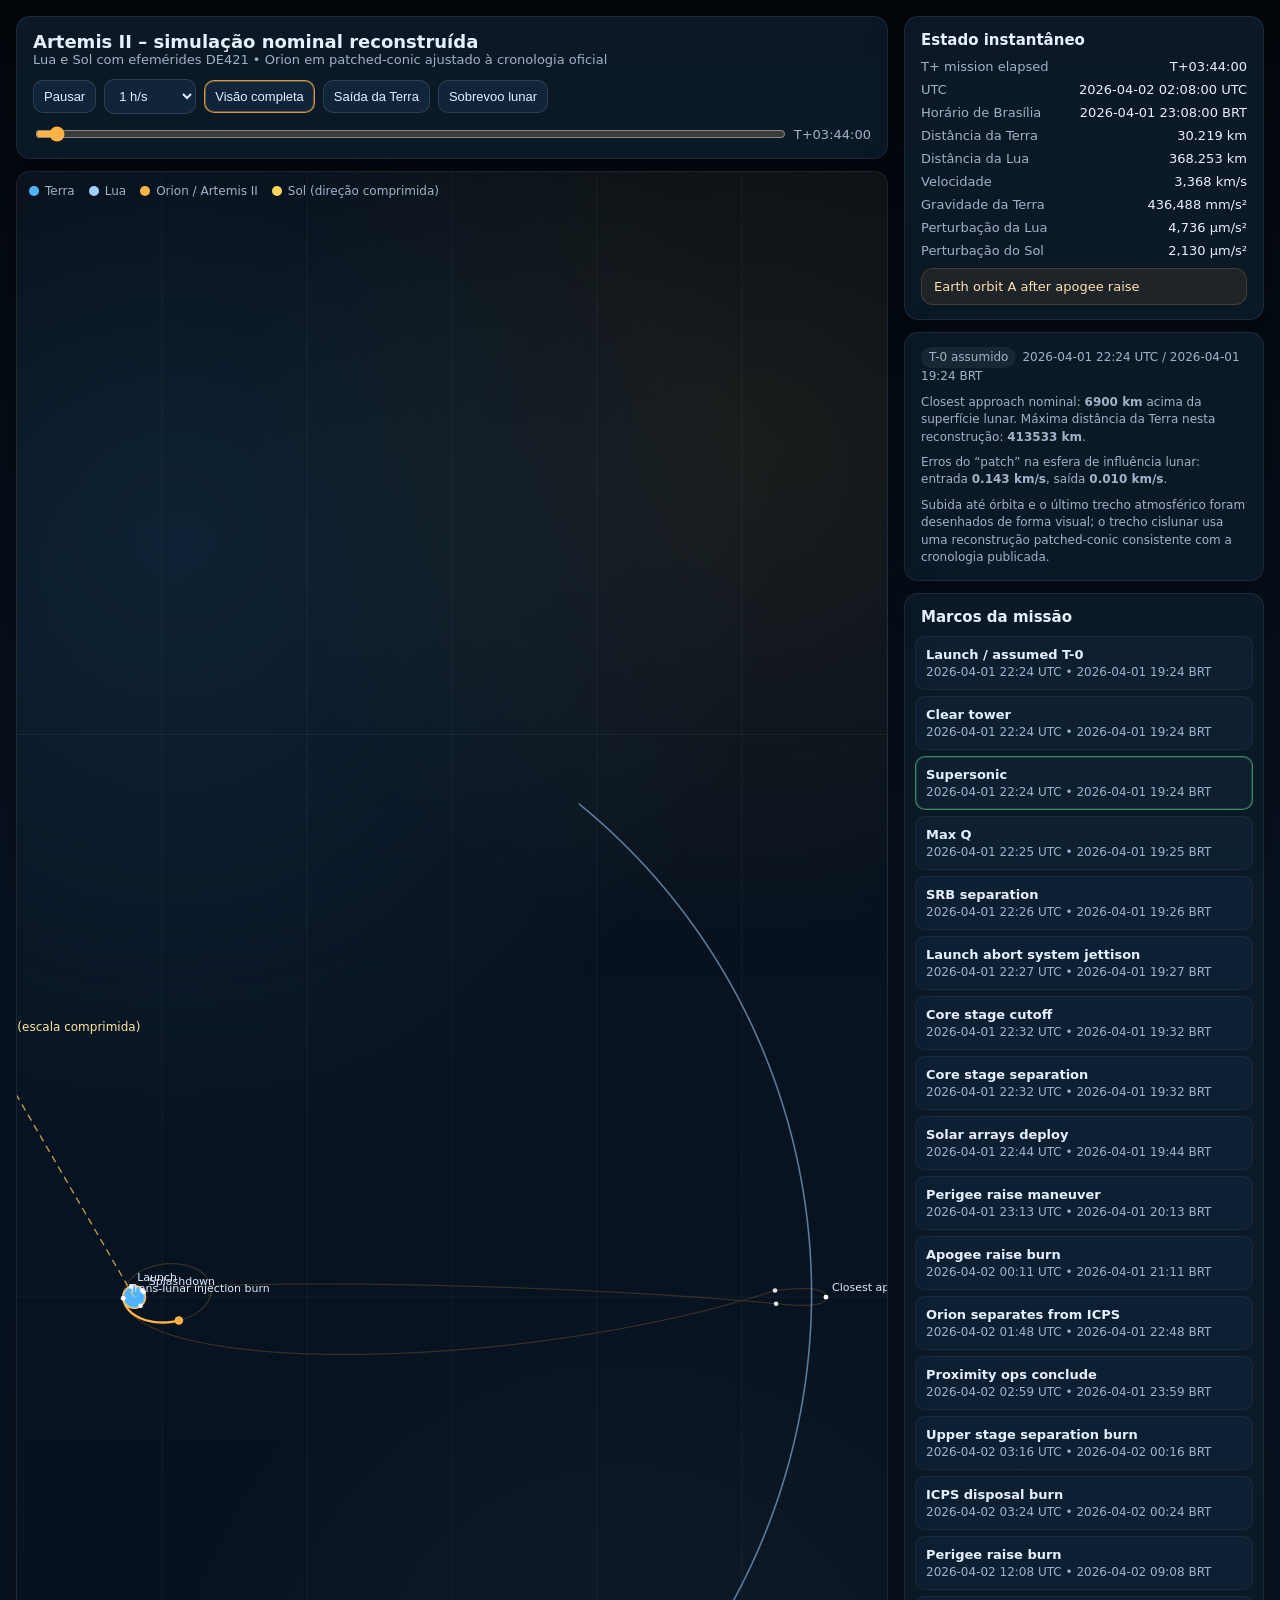
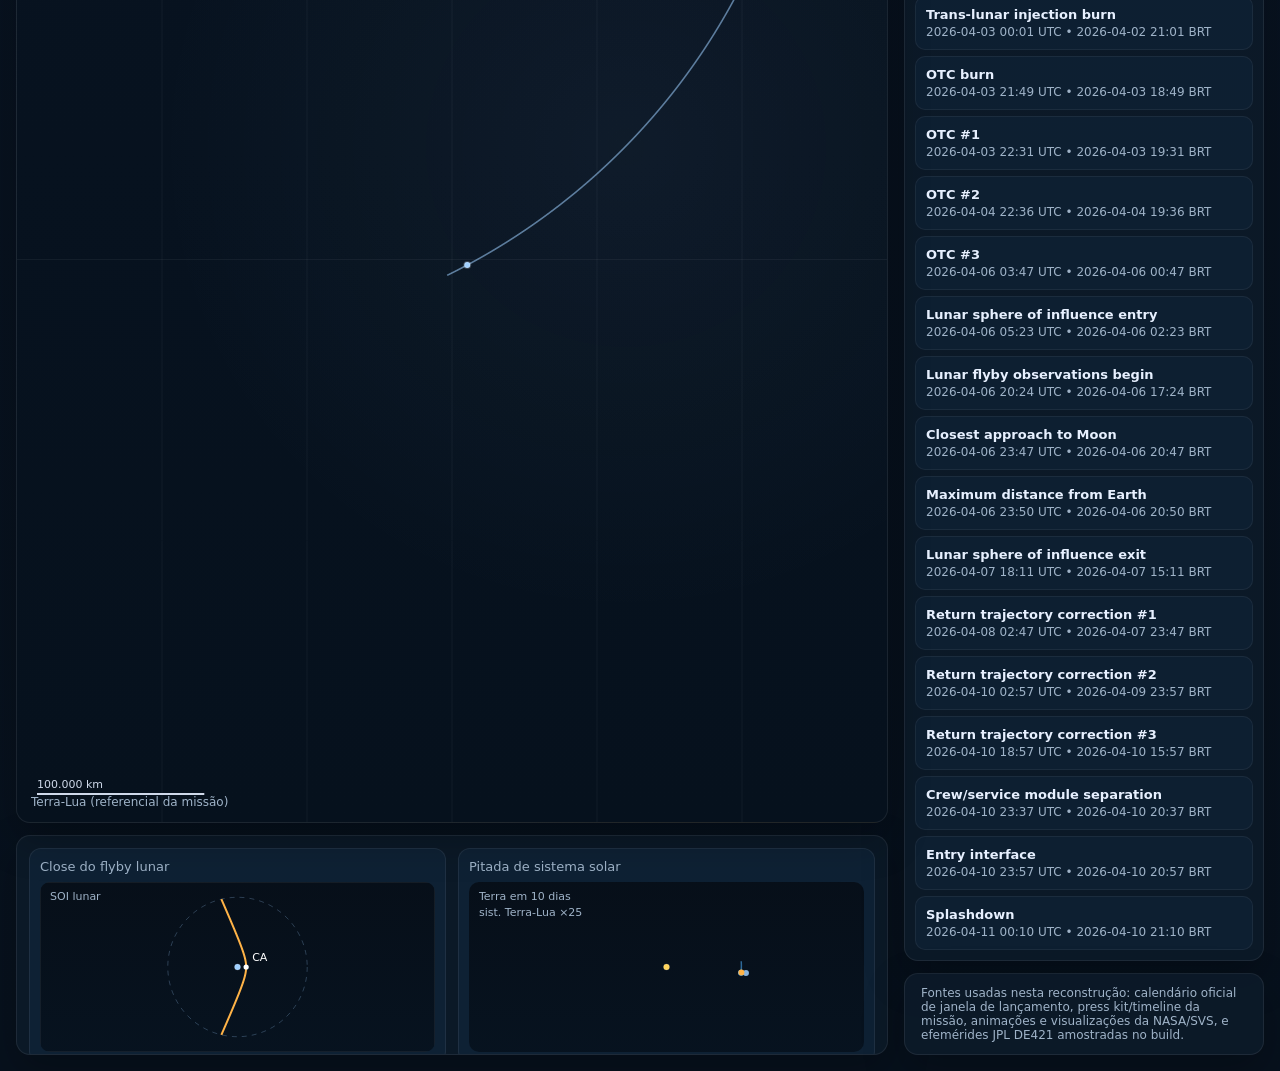
==== artemis2_chat_gpt_simulacao.html @ f57c5f64 "Initial commit: Artemis 2 Simulation Hub with AI engine selection" ====
<!doctype html>
<html lang="pt-BR">
<head>
<meta charset="utf-8">
<meta name="viewport" content="width=device-width, initial-scale=1">
<title>Artemis II – reconstrução nominal</title>
<style>
  :root {
    --bg: #07111d;
    --panel: #0d1b2a;
    --panel2: #10243a;
    --text: #e7f0ff;
    --muted: #9fb3c8;
    --accent: #ffb347;
    --moon: #9fd0ff;
    --earth: #4fb3ff;
    --sun: #ffd55c;
    --grid: rgba(255,255,255,0.06);
    --line: rgba(255,255,255,0.1);
    --good: #6be38b;
  }
  * { box-sizing: border-box; }
  body {
    margin: 0;
    font-family: Inter, system-ui, -apple-system, Segoe UI, Roboto, Arial, sans-serif;
    background: linear-gradient(180deg, #03070c, #081321 35%, #07111d);
    color: var(--text);
  }
  .wrap {
    display: grid;
    grid-template-columns: minmax(0, 1fr) 360px;
    gap: 16px;
    padding: 16px;
    min-height: 100vh;
  }
  .left {
    display: grid;
    grid-template-rows: auto minmax(420px, 1fr) 220px;
    gap: 12px;
  }
  .card {
    background: rgba(13, 27, 42, 0.88);
    border: 1px solid rgba(255,255,255,0.08);
    border-radius: 14px;
    box-shadow: 0 16px 40px rgba(0,0,0,0.25);
    overflow: hidden;
  }
  .topbar {
    padding: 14px 16px 10px 16px;
    display: flex;
    gap: 12px;
    flex-wrap: wrap;
    align-items: center;
  }
  .title {
    font-size: 18px;
    font-weight: 700;
    margin-right: auto;
  }
  .subtitle {
    color: var(--muted);
    font-size: 13px;
  }
  .controls {
    display: flex;
    gap: 8px;
    flex-wrap: wrap;
    align-items: center;
  }
  button, select {
    background: var(--panel2);
    color: var(--text);
    border: 1px solid rgba(255,255,255,0.12);
    border-radius: 10px;
    padding: 8px 10px;
    font-size: 13px;
    cursor: pointer;
  }
  button.active {
    border-color: rgba(255,179,71,0.8);
    box-shadow: inset 0 0 0 1px rgba(255,179,71,0.35);
  }
  .sliderbar {
    display: grid;
    grid-template-columns: 1fr auto;
    gap: 10px;
    align-items: center;
    padding: 0 16px 14px 16px;
  }
  input[type="range"] {
    width: 100%;
    accent-color: #ffb347;
  }
  .timechip {
    font-variant-numeric: tabular-nums;
    color: var(--muted);
    font-size: 13px;
    white-space: nowrap;
  }
  .canvasWrap {
    position: relative;
    min-height: 420px;
    background:
      radial-gradient(circle at 18% 16%, rgba(79,179,255,0.12), transparent 30%),
      radial-gradient(circle at 84% 12%, rgba(255,213,92,0.08), transparent 24%),
      radial-gradient(circle at 70% 70%, rgba(159,208,255,0.05), transparent 28%),
      linear-gradient(180deg, #050b13, #081321 40%, #06111d);
  }
  canvas#mainCanvas {
    width: 100%;
    height: 100%;
    display: block;
    min-height: 420px;
  }
  .overlay {
    position: absolute;
    inset: 0;
    pointer-events: none;
  }
  .legend {
    position: absolute;
    left: 12px;
    top: 12px;
    display: flex;
    gap: 14px;
    flex-wrap: wrap;
    font-size: 12px;
    color: var(--muted);
  }
  .legend span::before {
    content: "";
    display: inline-block;
    width: 10px;
    height: 10px;
    border-radius: 50%;
    margin-right: 6px;
    vertical-align: -1px;
  }
  .legend .earth::before { background: var(--earth); }
  .legend .moon::before { background: var(--moon); }
  .legend .orion::before { background: var(--accent); }
  .legend .sun::before { background: var(--sun); }
  .miniGrid {
    display: grid;
    grid-template-columns: 1fr 1fr;
    gap: 12px;
    padding: 12px;
  }
  .miniCard {
    background: rgba(16,36,58,0.75);
    border: 1px solid rgba(255,255,255,0.07);
    border-radius: 12px;
    padding: 10px;
  }
  .miniTitle {
    font-size: 13px;
    color: var(--muted);
    margin-bottom: 8px;
  }
  canvas.small {
    width: 100%;
    height: 170px;
    display: block;
    background: linear-gradient(180deg, rgba(6,13,22,0.9), rgba(6,17,29,0.9));
    border-radius: 10px;
  }
  .right {
    display: grid;
    grid-template-rows: auto auto 1fr auto;
    gap: 12px;
  }
  .info {
    padding: 14px 16px;
  }
  .info h2 {
    font-size: 15px;
    margin: 0 0 10px 0;
  }
  .kv {
    display: grid;
    grid-template-columns: 1fr auto;
    gap: 8px 10px;
    font-size: 13px;
    align-items: center;
  }
  .kv .k { color: var(--muted); }
  .kv .v {
    font-variant-numeric: tabular-nums;
    text-align: right;
  }
  .phase {
    margin-top: 10px;
    padding: 10px 12px;
    border-radius: 12px;
    background: rgba(255,179,71,0.08);
    border: 1px solid rgba(255,179,71,0.18);
    color: #ffe0b3;
    font-size: 13px;
  }
  .noteBox {
    padding: 14px 16px;
    font-size: 12px;
    color: var(--muted);
    line-height: 1.45;
  }
  .events {
    padding: 10px 10px 4px 10px;
    overflow: auto;
  }
  .events h2 {
    font-size: 15px;
    margin: 4px 6px 10px 6px;
  }
  .event {
    display: grid;
    gap: 3px;
    padding: 10px 10px;
    margin-bottom: 6px;
    border-radius: 10px;
    background: rgba(16,36,58,0.6);
    border: 1px solid rgba(255,255,255,0.06);
    cursor: pointer;
  }
  .event:hover {
    border-color: rgba(255,179,71,0.35);
  }
  .event.active {
    border-color: rgba(107,227,139,0.55);
    box-shadow: inset 0 0 0 1px rgba(107,227,139,0.18);
  }
  .event .name {
    font-size: 13px;
    font-weight: 600;
  }
  .event .ts {
    color: var(--muted);
    font-size: 12px;
  }
  .footer {
    padding: 12px 16px;
    font-size: 12px;
    color: var(--muted);
    border-top: 1px solid rgba(255,255,255,0.06);
  }
  .pill {
    display: inline-block;
    padding: 2px 8px;
    border-radius: 999px;
    background: rgba(255,255,255,0.06);
    margin-right: 6px;
  }
  @media (max-width: 1080px) {
    .wrap {
      grid-template-columns: 1fr;
    }
    .right {
      grid-template-rows: auto auto auto auto;
    }
  }
</style>
</head>
<body>
<div class="wrap">
  <div class="left">
    <div class="card">
      <div class="topbar">
        <div>
          <div class="title">Artemis II – simulação nominal reconstruída</div>
          <div class="subtitle">Lua e Sol com efemérides DE421 • Orion em patched-conic ajustado à cronologia oficial</div>
        </div>
        <div class="controls">
          <button id="playBtn">Pausar</button>
          <select id="speedSel">
            <option value="1800">30 min/s</option>
            <option value="3600" selected>1 h/s</option>
            <option value="10800">3 h/s</option>
            <option value="21600">6 h/s</option>
            <option value="43200">12 h/s</option>
          </select>
          <button id="viewFull" class="active">Visão completa</button>
          <button id="viewEarth">Saída da Terra</button>
          <button id="viewMoon">Sobrevoo lunar</button>
        </div>
      </div>
      <div class="sliderbar">
        <input id="timeSlider" type="range" min="0" max="0" step="1" value="0">
        <div id="elapsedChip" class="timechip">T+00:00:00</div>
      </div>
    </div>

    <div class="card canvasWrap">
      <canvas id="mainCanvas"></canvas>
      <div class="overlay">
        <div class="legend">
          <span class="earth">Terra</span>
          <span class="moon">Lua</span>
          <span class="orion">Orion / Artemis II</span>
          <span class="sun">Sol (direção comprimida)</span>
        </div>
      </div>
    </div>

    <div class="card miniGrid">
      <div class="miniCard">
        <div class="miniTitle">Close do flyby lunar</div>
        <canvas id="moonCanvas" class="small"></canvas>
      </div>
      <div class="miniCard">
        <div class="miniTitle">Pitada de sistema solar</div>
        <canvas id="solarCanvas" class="small"></canvas>
      </div>
    </div>
  </div>

  <div class="right">
    <div class="card info">
      <h2>Estado instantâneo</h2>
      <div class="kv">
        <div class="k">T+ mission elapsed</div><div id="kvElapsed" class="v">—</div>
        <div class="k">UTC</div><div id="kvUTC" class="v">—</div>
        <div class="k">Horário de Brasília</div><div id="kvBRT" class="v">—</div>
        <div class="k">Distância da Terra</div><div id="kvEarthDist" class="v">—</div>
        <div class="k">Distância da Lua</div><div id="kvMoonDist" class="v">—</div>
        <div class="k">Velocidade</div><div id="kvSpeed" class="v">—</div>
        <div class="k">Gravidade da Terra</div><div id="kvAE" class="v">—</div>
        <div class="k">Perturbação da Lua</div><div id="kvAM" class="v">—</div>
        <div class="k">Perturbação do Sol</div><div id="kvAS" class="v">—</div>
      </div>
      <div id="phaseBox" class="phase">—</div>
    </div>

    <div class="card noteBox">
      <div><span class="pill">T-0 assumido</span>2026-04-01 22:24 UTC / 2026-04-01 19:24 BRT</div>
      <div style="margin-top:8px;">Closest approach nominal: <b>6900 km</b> acima da superfície lunar. Máxima distância da Terra nesta reconstrução: <b>413533 km</b>.</div>
      <div style="margin-top:8px;">Erros do “patch” na esfera de influência lunar: entrada <b>0.143 km/s</b>, saída <b>0.010 km/s</b>.</div>
      <div style="margin-top:8px;">Subida até órbita e o último trecho atmosférico foram desenhados de forma visual; o trecho cislunar usa uma reconstrução patched-conic consistente com a cronologia publicada.</div>
    </div>

    <div class="card events">
      <h2>Marcos da missão</h2>
      <div id="eventsList"></div>
    </div>

    <div class="card footer">
      Fontes usadas nesta reconstrução: calendário oficial de janela de lançamento, press kit/timeline da missão, animações e visualizações da NASA/SVS, e efemérides JPL DE421 amostradas no build.
    </div>
  </div>
</div>

<script id="data-json" type="application/json">{"meta":{"title":"Artemis II – reconstrução nominal patched-conic","launchAssumptionUTC":"2026-04-01 22:24 UTC","launchAssumptionBRT":"2026-04-01 19:24 BRT","sampleCount":6557,"closestApproachAltKm":6900.0,"closestApproachEarthDistKm":413533.1,"maxEarthDistanceKm":413533.2,"soiRadiusKm":69711.7,"inboundPatchMismatchKmS":0.143,"outboundPatchMismatchKmS":0.01,"notes":["T-0 assumido na abertura da janela oficial de 1 de abril de 2026.","Sol e Lua usam efemérides JPL DE421.","Orion usa reconstrução patched-conic: arcos 2-corpos Terra + hipérbole lunar, amarrados aos tempos da NASA.","Subida inicial e último trecho atmosférico são estilizados para visualização."]},"constants":{"earthRadiusKm":6378.1363,"moonRadiusKm":1737.4,"entryRadiusKm":6500.1363,"soiRadiusKm":69711.70086214996,"auKm":149597870.7,"muEarth":398600.4418,"muMoon":4902.800066,"muSun":132712440017.99},"basis":{"mainX":[-0.31304415,-0.83178119,-0.45841403],"mainY":[0.94913513,-0.29119344,-0.11978687],"solarX":[-0.95978706,-0.25757335,-0.11164573],"solarY":[0.28072905,-0.8806104,-0.38172834]},"timesSec":[0,9,56,70,120,128,198,240,360,480,486,498,600,720,840,960,1080,1200,1320,1440,1560,1680,1800,1920,2040,2160,2280,2400,2520,2640,2760,2880,2940,3000,3120,3240,3360,3480,3600,3720,3840,3960,4080,4200,4320,4440,4560,4680,4800,4920,5040,5160,5280,5400,5520,5640,5760,5880,6000,6120,6240,6360,6477,6480,6600,6720,6840,6960,7080,7200,7320,7440,7560,7680,7800,7920,8040,8160,8280,8400,8520,8640,8760,8880,9000,9120,9240,9360,9480,9600,9720,9840,9960,10080,10200,10320,10440,10560,10680,10800,10920,11040,11160,11280,11400,11520,11640,11760,11880,12000,12120,12240,12255,12360,12480,12600,12720,12840,12960,13080,13200,13320,13440,13560,13680,13800,13920,14040,14160,14280,14400,14520,14640,14760,14880,15000,15120,15240,15360,15480,15600,15720,15840,15960,16080,16200,16320,16440,16500,16560,16680,16800,16920,17040,17160,17280,17400,17520,17640,17760,17880,18000,18120,18240,18360,18480,18600,18720,18840,18960,19080,19200,19320,19440,19560,19680,19800,19920,20040,20160,20280,20400,20520,20640,20760,20880,21000,21120,21240,21360,21480,21600,21720,21840,21960,22080,22200,22320,22440,22560,22680,22800,22920,23040,23160,23280,23400,23520,23640,23760,23880,24000,24120,24240,24360,24480,24600,24720,24840,24960,25080,25200,25320,25440,25560,25680,25800,25920,26040,26160,26280,26400,26520,26640,26760,26880,27000,27120,27240,27360,27480,27600,27720,27840,27960,28080,28200,28320,28440,28560,28680,28800,28920,29040,29160,29280,29400,29520,29640,29760,29880,30000,30120,30240,30360,30480,30600,30720,30840,30960,31080,31200,31320,31440,31560,31680,31800,31920,32040,32160,32280,32400,32520,32640,32760,32880,33000,33120,33240,33360,33480,33600,33720,33840,33960,34080,34200,34320,34440,34560,34680,34800,34920,35040,35160,35280,35400,35520,35640,35760,35880,36000,36120,36240,36360,36480,36600,36720,36840,36960,37080,37200,37320,37440,37560,37680,37800,37920,38040,38160,38280,38400,38520,38640,38760,38880,39000,39120,39240,39360,39480,39600,39720,39840,39960,40080,40200,40320,40440,40560,40680,40800,40920,41040,41160,41280,41400,41520,41640,41760,41880,42000,42120,42240,42360,42480,42600,42720,42840,42960,43080,43200,43320,43440,43560,43680,43800,43920,44040,44160,44280,44400,44520,44640,44760,44880,45000,45120,45240,45360,45480,45600,45720,45840,45960,46080,46200,46320,46440,46560,46680,46800,46920,47040,47160,47280,47400,47520,47640,47760,47880,48000,48120,48240,48360,48480,48600,48720,48840,48960,49080,49200,49320,49440,49560,49680,49800,49920,50040,50160,50280,50400,50520,50640,50760,50880,51000,51120,51240,51360,51480,51600,51720,51840,51960,52080,52200,52320,52440,52560,52680,52800,52920,53040,53160,53280,53400,53520,53640,53760,53880,54000,54120,54240,54360,54480,54600,54720,54840,54960,55080,55200,55320,55440,55560,55680,55800,55920,56040,56160,56280,56400,56520,56640,56760,56880,57000,57120,57240,57360,57480,57600,57720,57840,57960,58080,58200,58320,58440,58560,58680,58800,58920,59040,59160,59280,59400,59520,59640,59760,59880,60000,60120,60240,60360,60480,60600,60720,60840,60960,61080,61200,61320,61440,61560,61680,61800,61920,62040,62160,62280,62400,62520,62640,62760,62880,63000,63120,63240,63360,63480,63600,63720,63840,63960,64080,64200,64320,64440,64560,64680,64800,64920,65040,65160,65280,65400,65520,65640,65760,65880,66000,66120,66240,66360,66480,66600,66720,66840,66960,67080,67200,67320,67440,67560,67680,67800,67920,68040,68160,68280,68400,68520,68640,68760,68880,69000,69120,69240,69360,69480,69600,69720,69840,69960,70080,70200,70320,70440,70560,70680,70800,70920,71040,71160,71280,71400,71520,71640,71760,71880,72000,72120,72240,72360,72480,72600,72720,72840,72960,73080,73200,73320,73440,73560,73680,73800,73920,74040,74160,74280,74400,74520,74640,74760,74880,75000,75120,75240,75360,75480,75600,75720,75840,75960,76080,76200,76320,76440,76560,76680,76800,76920,77040,77160,77280,77400,77520,77640,77760,77880,78000,78120,78240,78360,78480,78600,78720,78840,78960,79080,79200,79320,79440,79560,79680,79800,79920,80040,80160,80280,80400,80520,80640,80760,80880,81000,81120,81240,81360,81480,81600,81720,81840,81960,82080,82200,82320,82440,82560,82680,82800,82920,83040,83160,83280,83400,83520,83640,83760,83880,84000,84120,84240,84360,84480,84600,84720,84840,84960,85080,85200,85320,85440,85560,85680,85800,85920,86040,86160,86280,86400,86520,86640,86760,86880,87000,87120,87240,87360,87480,87600,87720,87840,87960,88080,88200,88320,88440,88560,88680,88800,88920,89040,89160,89280,89400,89520,89640,89760,89880,90000,90120,90240,90360,90480,90600,90720,90840,90960,91080,91200,91320,91440,91560,91680,91800,91920,92040,92160,92220,92280,92400,92520,92640,92760,92880,93000,93120,93240,93360,93480,93600,93720,93840,93960,94080,94200,94320,94440,94560,94680,94800,94920,95040,95160,95280,95400,95520,95640,95760,95880,96000,96120,96240,96360,96480,96600,96720,96840,96960,97080,97200,97320,97440,97560,97680,97800,97920,98040,98160,98280,98400,98520,98640,98760,98880,99000,99120,99240,99360,99480,99600,99720,99840,99960,100080,100200,100320,100440,100560,100680,100800,100920,101040,101160,101280,101400,101520,101640,101760,101880,102000,102120,102240,102360,102480,102600,102720,102840,102960,103080,103200,103320,103440,103560,103680,103800,103920,104040,104160,104280,104400,104520,104640,104760,104880,105000,105120,105240,105360,105480,105600,105720,105840,105960,106080,106200,106320,106440,106560,106680,106800,106920,107040,107160,107280,107400,107520,107640,107760,107880,108000,108120,108240,108360,108480,108600,108720,108840,108960,109080,109200,109320,109440,109560,109680,109800,109920,110040,110160,110280,110400,110520,110640,110760,110880,111000,111120,111240,111360,111480,111600,111720,111840,111960,112080,112200,112320,112440,112560,112680,112800,112920,113040,113160,113280,113400,113520,113640,113760,113880,114000,114120,114240,114360,114480,114600,114720,114840,114960,115080,115200,115320,115440,115560,115680,115800,115920,116040,116160,116280,116400,116520,116640,116760,116880,117000,117120,117240,117360,117480,117600,117720,117840,117960,118080,118200,118320,118440,118560,118680,118800,118920,119040,119160,119280,119400,119520,119640,119760,119880,120000,120120,120240,120360,120480,120600,120720,120840,120960,121080,121200,121320,121440,121560,121680,121800,121920,122040,122160,122280,122400,122520,122640,122760,122880,123000,123120,123240,123360,123480,123600,123720,123840,123960,124080,124200,124320,124440,124560,124680,124800,124920,125040,125160,125280,125400,125520,125640,125760,125880,126000,126120,126240,126360,126480,126600,126720,126840,126960,127080,127200,127320,127440,127560,127680,127800,127920,128040,128160,128280,128400,128520,128640,128760,128880,129000,129120,129240,129360,129480,129600,129720,129840,129960,130080,130200,130320,130440,130560,130680,130800,130920,131040,131160,131280,131400,131520,131640,131760,131880,132000,132120,132240,132360,132480,132600,132720,132840,132960,133080,133200,133320,133440,133560,133680,133800,133920,134040,134160,134280,134400,134520,134640,134760,134880,135000,135120,135240,135360,135480,135600,135720,135840,135960,136080,136200,136320,136440,136560,136680,136800,136920,137040,137160,137280,137400,137520,137640,137760,137880,138000,138120,138240,138360,138480,138600,138720,138840,138960,139080,139200,139320,139440,139560,139680,139800,139920,140040,140160,140280,140400,140520,140640,140760,140880,141000,141120,141240,141360,141480,141600,141720,141840,141960,142080,142200,142320,142440,142560,142680,142800,142920,143040,143160,143280,143400,143520,143640,143760,143880,144000,144120,144240,144360,144480,144600,144720,144840,144960,145080,145200,145320,145440,145560,145680,145800,145920,146040,146160,146280,146400,146520,146640,146760,146880,147000,147120,147240,147360,147480,147600,147720,147840,147960,148080,148200,148320,148440,148560,148680,148800,148920,149040,149160,149280,149400,149520,149640,149760,149880,150000,150120,150240,150360,150480,150600,150720,150840,150960,151080,151200,151320,151440,151560,151680,151800,151920,152040,152160,152280,152400,152520,152640,152760,152880,153000,153120,153240,153360,153480,153600,153720,153840,153960,154080,154200,154320,154440,154560,154680,154800,154920,155040,155160,155280,155400,155520,155640,155760,155880,156000,156120,156240,156360,156480,156600,156720,156840,156960,157080,157200,157320,157440,157560,157680,157800,157920,158040,158160,158280,158400,158520,158640,158760,158880,159000,159120,159240,159360,159480,159600,159720,159840,159960,160080,160200,160320,160440,160560,160680,160800,160920,161040,161160,161280,161400,161520,161640,161760,161880,162000,162120,162240,162360,162480,162600,162720,162840,162960,163080,163200,163320,163440,163560,163680,163800,163920,164040,164160,164280,164400,164520,164640,164760,164880,165000,165120,165240,165360,165480,165600,165720,165840,165960,166080,166200,166320,166440,166560,166680,166800,166920,167040,167160,167280,167400,167520,167640,167760,167880,168000,168120,168240,168360,168480,168600,168720,168840,168960,169080,169200,169320,169440,169560,169680,169800,169920,170040,170160,170280,170400,170520,170640,170700,170760,170880,171000,171120,171240,171360,171480,171600,171720,171840,171960,172080,172200,172320,172440,172560,172680,172800,172920,173040,173160,173220,173280,173400,173520,173640,173760,173880,174000,174120,174240,174360,174480,174600,174720,174840,174960,175080,175200,175320,175440,175560,175680,175800,175920,176040,176160,176280,176400,176520,176640,176760,176880,177000,177120,177240,177360,177480,177600,177720,177840,177960,178080,178200,178320,178440,178560,178680,178800,178920,179040,179160,179280,179400,179520,179640,179760,179880,180000,180120,180240,180360,180480,180600,180720,180840,180960,181080,181200,181320,181440,181560,181680,181800,181920,182040,182160,182280,182400,182520,182640,182760,182880,183000,183120,183240,183360,183480,183600,183720,183840,183960,184080,184200,184320,184440,184560,184680,184800,184920,185040,185160,185280,185400,185520,185640,185760,185880,186000,186120,186240,186360,186480,186600,186720,186840,186960,187080,187200,187320,187440,187560,187680,187800,187920,188040,188160,188280,188400,188520,188640,188760,188880,189000,189120,189240,189360,189480,189600,189720,189840,189960,190080,190200,190320,190440,190560,190680,190800,190920,191040,191160,191280,191400,191520,191640,191760,191880,192000,192120,192240,192360,192480,192600,192720,192840,192960,193080,193200,193320,193440,193560,193680,193800,193920,194040,194160,194280,194400,194520,194640,194760,194880,195000,195120,195240,195360,195480,195600,195720,195840,195960,196080,196200,196320,196440,196560,196680,196800,196920,197040,197160,197280,197400,197520,197640,197760,197880,198000,198120,198240,198360,198480,198600,198720,198840,198960,199080,199200,199320,199440,199560,199680,199800,199920,200040,200160,200280,200400,200520,200640,200760,200880,201000,201120,201240,201360,201480,201600,201720,201840,201960,202080,202200,202320,202440,202560,202680,202800,202920,203040,203160,203280,203400,203520,203640,203760,203880,204000,204120,204240,204360,204480,204600,204720,204840,204960,205080,205200,205320,205440,205560,205680,205800,205920,206040,206160,206280,206400,206520,206640,206760,206880,207000,207120,207240,207360,207480,207600,207720,207840,207960,208080,208200,208320,208440,208560,208680,208800,208920,209040,209160,209280,209400,209520,209640,209760,209880,210000,210120,210240,210360,210480,210600,210720,210840,210960,211080,211200,211320,211440,211560,211680,211800,211920,212040,212160,212280,212400,212520,212640,212760,212880,213000,213120,213240,213360,213480,213600,213720,213840,213960,214080,214200,214320,214440,214560,214680,214800,214920,215040,215160,215280,215400,215520,215640,215760,215880,216000,216120,216240,216360,216480,216600,216720,216840,216960,217080,217200,217320,217440,217560,217680,217800,217920,218040,218160,218280,218400,218520,218640,218760,218880,219000,219120,219240,219360,219480,219600,219720,219840,219960,220080,220200,220320,220440,220560,220680,220800,220920,221040,221160,221280,221400,221520,221640,221760,221880,222000,222120,222240,222360,222480,222600,222720,222840,222960,223080,223200,223320,223440,223560,223680,223800,223920,224040,224160,224280,224400,224520,224640,224760,224880,225000,225120,225240,225360,225480,225600,225720,225840,225960,226080,226200,226320,226440,226560,226680,226800,226920,227040,227160,227280,227400,227520,227640,227760,227880,228000,228120,228240,228360,228480,228600,228720,228840,228960,229080,229200,229320,229440,229560,229680,229800,229920,230040,230160,230280,230400,230520,230640,230760,230880,231000,231120,231240,231360,231480,231600,231720,231840,231960,232080,232200,232320,232440,232560,232680,232800,232920,233040,233160,233280,233400,233520,233640,233760,233880,234000,234120,234240,234360,234480,234600,234720,234840,234960,235080,235200,235320,235440,235560,235680,235800,235920,236040,236160,236280,236400,236520,236640,236760,236880,237000,237120,237240,237360,237480,237600,237720,237840,237960,238080,238200,238320,238440,238560,238680,238800,238920,239040,239160,239280,239400,239520,239640,239760,239880,240000,240120,240240,240360,240480,240600,240720,240840,240960,241080,241200,241320,241440,241560,241680,241800,241920,242040,242160,242280,242400,242520,242640,242760,242880,243000,243120,243240,243360,243480,243600,243720,243840,243960,244080,244200,244320,244440,244560,244680,244800,244920,245040,245160,245280,245400,245520,245640,245760,245880,246000,246120,246240,246360,246480,246600,246720,246840,246960,247080,247200,247320,247440,247560,247680,247800,247920,248040,248160,248280,248400,248520,248640,248760,248880,249000,249120,249240,249360,249480,249600,249720,249840,249960,250080,250200,250320,250440,250560,250680,250800,250920,251040,251160,251280,251400,251520,251640,251760,251880,252000,252120,252240,252360,252480,252600,252720,252840,252960,253080,253200,253320,253440,253560,253680,253800,253920,254040,254160,254280,254400,254520,254640,254760,254880,255000,255120,255240,255360,255480,255600,255720,255840,255960,256080,256200,256320,256440,256560,256680,256800,256920,257040,257160,257280,257400,257520,257640,257760,257880,258000,258120,258240,258360,258480,258600,258720,258840,258960,259080,259200,259320,259440,259560,259680,259800,259920,260040,260160,260280,260400,260520,260640,260760,260880,261000,261120,261240,261360,261480,261600,261720,261840,261960,262080,262200,262320,262440,262560,262680,262800,262920,263040,263160,263280,263400,263520,263640,263760,263880,264000,264120,264240,264360,264480,264600,264720,264840,264960,265080,265200,265320,265440,265560,265680,265800,265920,266040,266160,266280,266400,266520,266640,266760,266880,267000,267120,267240,267360,267480,267600,267720,267840,267960,268080,268200,268320,268440,268560,268680,268800,268920,269040,269160,269280,269400,269520,269640,269760,269880,270000,270120,270240,270360,270480,270600,270720,270840,270960,271080,271200,271320,271440,271560,271680,271800,271920,272040,272160,272280,272400,272520,272640,272760,272880,273000,273120,273240,273360,273480,273600,273720,273840,273960,274080,274200,274320,274440,274560,274680,274800,274920,275040,275160,275280,275400,275520,275640,275760,275880,276000,276120,276240,276360,276480,276600,276720,276840,276960,277080,277200,277320,277440,277560,277680,277800,277920,278040,278160,278280,278400,278520,278640,278760,278880,279000,279120,279240,279360,279480,279600,279720,279840,279960,280080,280200,280320,280440,280560,280680,280800,280920,281040,281160,281280,281400,281520,281640,281760,281880,282000,282120,282240,282360,282480,282600,282720,282840,282960,283080,283200,283320,283440,283560,283680,283800,283920,284040,284160,284280,284400,284520,284640,284760,284880,285000,285120,285240,285360,285480,285600,285720,285840,285960,286080,286200,286320,286440,286560,286680,286800,286920,287040,287160,287280,287400,287520,287640,287760,287880,288000,288120,288240,288360,288480,288600,288720,288840,288960,289080,289200,289320,289440,289560,289680,289800,289920,290040,290160,290280,290400,290520,290640,290760,290880,291000,291120,291240,291360,291480,291600,291720,291840,291960,292080,292200,292320,292440,292560,292680,292800,292920,293040,293160,293280,293400,293520,293640,293760,293880,294000,294120,294240,294360,294480,294600,294720,294840,294960,295080,295200,295320,295440,295560,295680,295800,295920,296040,296160,296280,296400,296520,296640,296760,296880,297000,297120,297240,297360,297480,297600,297720,297840,297960,298080,298200,298320,298440,298560,298680,298800,298920,299040,299160,299280,299400,299520,299640,299760,299880,300000,300120,300240,300360,300480,300600,300720,300840,300960,301080,301200,301320,301440,301560,301680,301800,301920,302040,302160,302280,302400,302520,302640,302760,302880,303000,303120,303240,303360,303480,303600,303720,303840,303960,304080,304200,304320,304440,304560,304680,304800,304920,305040,305160,305280,305400,305520,305640,305760,305880,306000,306120,306240,306360,306480,306600,306720,306840,306960,307080,307200,307320,307440,307560,307680,307800,307920,308040,308160,308280,308400,308520,308640,308760,308880,309000,309120,309240,309360,309480,309600,309720,309840,309960,310080,310200,310320,310440,310560,310680,310800,310920,311040,311160,311280,311400,311520,311640,311760,311880,312000,312120,312240,312360,312480,312600,312720,312840,312960,313080,313200,313320,313440,313560,313680,313800,313920,314040,314160,314280,314400,314520,314640,314760,314880,315000,315120,315240,315360,315480,315600,315720,315840,315960,316080,316200,316320,316440,316560,316680,316800,316920,317040,317160,317280,317400,317520,317640,317760,317880,318000,318120,318240,318360,318480,318600,318720,318840,318960,319080,319200,319320,319440,319560,319680,319800,319920,320040,320160,320280,320400,320520,320640,320760,320880,321000,321120,321240,321360,321480,321600,321720,321840,321960,322080,322200,322320,322440,322560,322680,322800,322920,323040,323160,323280,323400,323520,323640,323760,323880,324000,324120,324240,324360,324480,324600,324720,324840,324960,325080,325200,325320,325440,325560,325680,325800,325920,326040,326160,326280,326400,326520,326640,326760,326880,327000,327120,327240,327360,327480,327600,327720,327840,327960,328080,328200,328320,328440,328560,328680,328800,328920,329040,329160,329280,329400,329520,329640,329760,329880,330000,330120,330240,330360,330480,330600,330720,330840,330960,331080,331200,331320,331440,331560,331680,331800,331920,332040,332160,332280,332400,332520,332640,332760,332880,333000,333120,333240,333360,333480,333600,333720,333840,333960,334080,334200,334320,334440,334560,334680,334800,334920,335040,335160,335280,335400,335520,335640,335760,335880,336000,336120,336240,336360,336480,336600,336720,336840,336960,337080,337200,337320,337440,337560,337680,337800,337920,338040,338160,338280,338400,338520,338640,338760,338880,339000,339120,339240,339360,339480,339600,339720,339840,339960,340080,340200,340320,340440,340560,340680,340800,340920,341040,341160,341280,341400,341520,341640,341760,341880,342000,342120,342240,342360,342480,342600,342720,342840,342960,343080,343200,343320,343440,343560,343680,343800,343920,344040,344160,344280,344400,344520,344640,344760,344880,345000,345120,345240,345360,345480,345600,345720,345840,345960,346080,346200,346320,346440,346560,346680,346800,346920,347040,347160,347280,347400,347520,347640,347760,347880,348000,348120,348240,348360,348480,348600,348720,348840,348960,349080,349200,349320,349440,349560,349680,349800,349920,350040,350160,350280,350400,350520,350640,350760,350880,351000,351120,351240,351360,351480,351600,351720,351840,351960,352080,352200,352320,352440,352560,352680,352800,352920,353040,353160,353280,353400,353520,353640,353760,353880,354000,354120,354240,354360,354480,354600,354720,354840,354960,355080,355200,355320,355440,355560,355680,355800,355920,356040,356160,356280,356400,356520,356640,356760,356880,357000,357120,357240,357360,357480,357600,357720,357840,357960,358080,358200,358320,358440,358560,358680,358800,358920,359040,359160,359280,359400,359520,359640,359760,359880,360000,360120,360240,360360,360480,360600,360720,360840,360960,361080,361200,361320,361440,361560,361680,361800,361920,362040,362160,362280,362400,362520,362640,362760,362880,363000,363120,363240,363360,363480,363600,363720,363840,363960,364080,364200,364320,364440,364560,364680,364800,364920,364980,365040,365160,365280,365400,365520,365640,365760,365880,366000,366120,366240,366360,366480,366600,366720,366840,366960,367080,367200,367320,367440,367560,367680,367800,367920,368040,368160,368280,368400,368520,368640,368760,368880,369000,369120,369240,369360,369480,369600,369720,369840,369960,370080,370200,370320,370440,370560,370680,370740,370800,370920,371040,371160,371280,371400,371520,371640,371760,371880,372000,372120,372240,372360,372480,372600,372720,372840,372960,373080,373200,373320,373440,373560,373680,373800,373920,374040,374160,374280,374400,374520,374640,374760,374880,375000,375120,375240,375360,375480,375600,375720,375840,375960,376080,376200,376320,376440,376560,376680,376800,376920,377040,377160,377280,377400,377520,377640,377760,377880,378000,378120,378240,378360,378480,378600,378720,378840,378960,379080,379200,379320,379440,379560,379680,379800,379920,380040,380160,380280,380400,380520,380640,380760,380880,381000,381120,381240,381360,381480,381600,381720,381840,381960,382080,382200,382320,382440,382560,382680,382800,382920,383040,383160,383280,383400,383520,383640,383760,383880,384000,384120,384240,384360,384480,384600,384720,384840,384960,385080,385200,385320,385440,385560,385680,385800,385920,386040,386160,386280,386400,386520,386640,386760,386880,387000,387120,387240,387360,387480,387600,387720,387840,387960,388080,388200,388320,388440,388560,388680,388800,388920,389040,389160,389280,389400,389520,389640,389760,389880,390000,390120,390240,390360,390480,390600,390720,390840,390960,391080,391200,391320,391440,391560,391680,391800,391920,392040,392160,392280,392400,392520,392640,392760,392880,393000,393120,393240,393360,393480,393600,393720,393840,393960,394080,394200,394320,394440,394560,394680,394800,394920,395040,395160,395280,395400,395520,395640,395760,395880,396000,396120,396240,396360,396480,396600,396720,396840,396960,397080,397200,397320,397440,397560,397680,397800,397920,398040,398160,398280,398400,398520,398640,398760,398880,399000,399120,399240,399360,399480,399600,399720,399840,399960,400080,400200,400320,400440,400560,400680,400800,400920,401040,401160,401280,401400,401520,401640,401760,401880,402000,402120,402240,402360,402480,402600,402720,402840,402960,403080,403200,403320,403440,403560,403680,403800,403920,404040,404160,404280,404400,404520,404640,404760,404880,405000,405120,405240,405360,405480,405600,405720,405840,405960,406080,406200,406320,406440,406560,406680,406800,406920,407040,407160,407280,407400,407520,407640,407760,407880,408000,408120,408240,408360,408480,408600,408720,408840,408960,409080,409200,409320,409440,409560,409680,409800,409920,410040,410160,410280,410400,410520,410640,410760,410880,411000,411120,411240,411360,411480,411600,411720,411840,411960,412080,412200,412320,412440,412560,412680,412800,412920,413040,413160,413280,413400,413520,413640,413760,413880,414000,414120,414240,414360,414480,414600,414720,414840,414960,415080,415200,415320,415440,415560,415680,415800,415920,416040,416160,416280,416400,416520,416640,416760,416880,417000,417120,417240,417360,417480,417600,417720,417840,417960,418080,418200,418320,418440,418560,418680,418800,418920,419040,419160,419280,419400,419520,419640,419760,419880,420000,420120,420240,420360,420480,420600,420720,420840,420960,421080,421200,421320,421440,421560,421680,421800,421920,422040,422160,422280,422400,422520,422640,422760,422880,423000,423120,423240,423360,423480,423600,423720,423840,423960,424080,424200,424320,424440,424560,424680,424800,424920,425040,425160,425280,425400,425520,425640,425760,425880,426000,426120,426240,426360,426480,426600,426720,426840,426960,427080,427200,427320,427440,427560,427680,427800,427920,428040,428160,428280,428400,428520,428640,428760,428880,429000,429120,429240,429360,429480,429600,429720,429840,429960,430080,430200,430320,430440,430560,430680,430800,430920,431040,431160,431280,431400,431520,431640,431760,431880,432000,432120,432240,432360,432480,432600,432720,432840,432960,433080,433200,433320,433440,433560,433680,433800,433920,434040,434160,434280,434400,434520,434640,434760,434880,435000,435120,435240,435360,435480,435600,435720,435840,435960,436080,436200,436320,436440,436560,436680,436800,436920,436980,437040,437160,437280,437400,437520,437640,437760,437880,438000,438120,438240,438360,438480,438600,438720,438840,438960,439080,439200,439320,439440,439560,439680,439800,439920,440040,440160,440280,440400,440520,440640,440760,440880,441000,441120,441240,441360,441480,441600,441720,441840,441960,442080,442200,442320,442440,442560,442680,442800,442920,443040,443160,443280,443400,443520,443640,443760,443880,444000,444120,444240,444360,444480,444600,444720,444840,444960,445080,445200,445320,445440,445560,445680,445800,445920,446040,446160,446280,446400,446520,446640,446760,446880,447000,447120,447240,447360,447480,447600,447720,447840,447960,448080,448200,448320,448440,448560,448680,448800,448920,449040,449160,449280,449400,449520,449640,449760,449880,450000,450120,450240,450360,450480,450600,450720,450840,450960,451080,451200,451320,451440,451560,451680,451800,451920,452040,452160,452280,452400,452520,452640,452760,452880,453000,453120,453240,453360,453480,453600,453720,453840,453960,454080,454200,454320,454440,454560,454680,454800,454920,455040,455160,455280,455400,455520,455640,455760,455880,456000,456120,456240,456360,456480,456600,456720,456840,456960,457080,457200,457320,457440,457560,457680,457800,457920,458040,458160,458280,458400,458520,458640,458760,458880,459000,459120,459240,459360,459480,459600,459720,459840,459960,460080,460200,460320,460440,460560,460680,460800,460920,461040,461160,461280,461400,461520,461640,461760,461880,462000,462120,462240,462360,462480,462600,462720,462840,462960,463080,463200,463320,463440,463560,463680,463800,463920,464040,464160,464280,464400,464520,464640,464760,464880,465000,465120,465240,465360,465480,465600,465720,465840,465960,466080,466200,466320,466440,466560,466680,466800,466920,467040,467160,467280,467400,467520,467640,467760,467880,468000,468120,468240,468360,468480,468600,468720,468840,468960,469080,469200,469320,469440,469560,469680,469800,469920,470040,470160,470280,470400,470520,470640,470760,470880,471000,471120,471240,471360,471480,471600,471720,471840,471960,472080,472200,472320,472440,472560,472680,472800,472920,473040,473160,473280,473400,473520,473640,473760,473880,474000,474120,474240,474360,474480,474600,474720,474840,474960,475080,475200,475320,475440,475560,475680,475800,475920,476040,476160,476280,476400,476520,476640,476760,476880,477000,477120,477240,477360,477480,477600,477720,477840,477960,478080,478200,478320,478440,478560,478680,478800,478920,479040,479160,479280,479400,479520,479640,479760,479880,480000,480120,480240,480360,480480,480600,480720,480840,480960,481080,481200,481320,481440,481560,481680,481800,481920,482040,482160,482280,482400,482520,482640,482760,482880,483000,483120,483240,483360,483480,483600,483720,483840,483960,484080,484200,484320,484440,484560,484680,484800,484920,485040,485160,485280,485400,485520,485640,485760,485880,486000,486120,486240,486360,486480,486600,486720,486840,486960,487080,487200,487320,487440,487560,487680,487800,487920,488040,488160,488280,488400,488520,488640,488760,488880,489000,489120,489240,489360,489480,489600,489720,489840,489960,490080,490200,490320,490440,490560,490680,490800,490920,491040,491160,491280,491400,491520,491640,491760,491880,492000,492120,492240,492360,492480,492600,492720,492840,492960,493080,493200,493320,493440,493560,493680,493800,493920,494040,494160,494280,494400,494520,494640,494760,494880,495000,495120,495240,495360,495480,495600,495720,495840,495960,496080,496200,496320,496440,496560,496680,496800,496920,497040,497160,497280,497400,497520,497640,497760,497880,498000,498120,498240,498360,498480,498600,498720,498840,498960,499080,499200,499320,499440,499560,499680,499800,499920,500040,500160,500280,500400,500520,500640,500760,500880,501000,501120,501240,501360,501480,501600,501720,501840,501960,502080,502200,502320,502440,502560,502680,502800,502920,503040,503160,503220,503280,503400,503520,503640,503760,503880,504000,504120,504240,504360,504480,504600,504720,504840,504960,505080,505200,505320,505440,505560,505680,505800,505920,506040,506160,506280,506400,506520,506640,506760,506880,507000,507120,507240,507360,507480,507600,507720,507840,507960,508080,508200,508320,508440,508560,508680,508800,508920,509040,509160,509280,509400,509520,509640,509760,509880,510000,510120,510240,510360,510480,510600,510720,510840,510960,511080,511200,511320,511440,511560,511680,511800,511920,512040,512160,512280,512400,512520,512640,512760,512880,513000,513120,513240,513360,513480,513600,513720,513840,513960,514080,514200,514320,514440,514560,514680,514800,514920,515040,515160,515280,515400,515520,515640,515760,515880,516000,516120,516240,516360,516480,516600,516720,516840,516960,517080,517200,517320,517440,517560,517680,517800,517920,518040,518160,518280,518400,518520,518640,518760,518880,519000,519120,519240,519360,519480,519600,519720,519840,519960,520080,520200,520320,520440,520560,520680,520800,520920,521040,521160,521280,521400,521520,521640,521760,521880,522000,522120,522240,522360,522480,522600,522720,522840,522960,523080,523200,523320,523440,523560,523680,523800,523920,524040,524160,524280,524400,524520,524640,524760,524880,525000,525120,525240,525360,525480,525600,525720,525840,525960,526080,526200,526320,526440,526560,526680,526800,526920,527040,527160,527280,527400,527520,527640,527760,527880,528000,528120,528240,528360,528480,528600,528720,528840,528960,529080,529200,529320,529440,529560,529680,529800,529920,530040,530160,530280,530400,530520,530640,530760,530880,531000,531120,531240,531360,531480,531600,531720,531840,531960,532080,532200,532320,532440,532560,532680,532800,532920,533040,533160,533280,533400,533520,533640,533760,533880,534000,534120,534180,534240,534360,534480,534600,534720,534840,534960,535080,535200,535320,535440,535560,535680,535800,535920,536040,536160,536280,536400,536520,536640,536760,536880,537000,537120,537240,537360,537480,537600,537720,537840,537960,538080,538200,538320,538440,538560,538680,538800,538920,539040,539160,539280,539400,539520,539640,539760,539880,540000,540120,540240,540360,540480,540600,540720,540840,540960,541080,541200,541320,541440,541560,541680,541800,541920,542040,542160,542280,542400,542520,542640,542760,542880,543000,543120,543240,543360,543480,543600,543720,543840,543960,544080,544200,544320,544440,544560,544680,544800,544920,545040,545160,545280,545400,545520,545640,545760,545880,546000,546120,546240,546360,546480,546600,546720,546840,546960,547080,547200,547320,547440,547560,547680,547800,547920,548040,548160,548280,548400,548520,548640,548760,548880,549000,549120,549240,549360,549480,549600,549720,549840,549960,550080,550200,550320,550440,550560,550680,550800,550920,551040,551160,551280,551400,551520,551640,551760,551880,552000,552120,552240,552360,552480,552600,552720,552840,552960,553080,553200,553320,553440,553560,553680,553800,553920,554040,554160,554280,554400,554520,554640,554760,554880,555000,555120,555240,555360,555480,555600,555720,555840,555960,556080,556200,556320,556440,556560,556680,556800,556920,557040,557160,557280,557400,557520,557640,557760,557880,558000,558120,558240,558360,558480,558600,558720,558840,558960,559080,559200,559320,559440,559560,559680,559800,559920,560040,560160,560280,560400,560520,560640,560760,560880,561000,561120,561240,561360,561480,561600,561720,561840,561960,562080,562200,562320,562440,562560,562680,562800,562920,563040,563160,563280,563400,563520,563640,563760,563880,564000,564120,564240,564360,564480,564600,564720,564840,564960,565080,565200,565320,565440,565560,565680,565800,565920,566040,566160,566280,566400,566520,566640,566760,566880,567000,567120,567240,567360,567480,567600,567720,567840,567960,568080,568200,568320,568440,568560,568680,568800,568920,569040,569160,569280,569400,569520,569640,569760,569880,570000,570120,570240,570360,570480,570600,570720,570840,570960,571080,571200,571320,571440,571560,571680,571800,571920,572040,572160,572280,572400,572520,572640,572760,572880,573000,573120,573240,573360,573480,573600,573720,573840,573960,574080,574200,574320,574440,574560,574680,574800,574920,575040,575160,575280,575400,575520,575640,575760,575880,576000,576120,576240,576360,576480,576600,576720,576840,576960,577080,577200,577320,577440,577560,577680,577800,577920,578040,578160,578280,578400,578520,578640,578760,578880,579000,579120,579240,579360,579480,579600,579720,579840,579960,580080,580200,580320,580440,580560,580680,580800,580920,581040,581160,581280,581400,581520,581640,581760,581880,582000,582120,582240,582360,582480,582600,582720,582840,582960,583080,583200,583320,583440,583560,583680,583800,583920,584040,584160,584280,584400,584520,584640,584760,584880,585000,585120,585240,585360,585480,585600,585720,585840,585960,586080,586200,586320,586440,586560,586680,586800,586920,587040,587160,587280,587400,587520,587640,587760,587880,588000,588120,588240,588360,588480,588600,588720,588840,588960,589080,589200,589320,589440,589560,589680,589800,589920,590040,590160,590280,590400,590520,590640,590760,590880,591000,591120,591240,591360,591480,591600,591720,591840,591960,592080,592200,592320,592440,592560,592680,592800,592920,593040,593160,593280,593400,593520,593640,593760,593880,594000,594120,594240,594360,594480,594600,594720,594840,594960,595080,595200,595320,595440,595560,595680,595800,595920,596040,596160,596280,596400,596520,596640,596760,596880,597000,597120,597240,597360,597480,597600,597720,597840,597960,598080,598200,598320,598440,598560,598680,598800,598920,599040,599160,599280,599400,599520,599640,599760,599880,600000,600120,600240,600360,600480,600600,600720,600840,600960,601080,601200,601320,601440,601560,601680,601800,601920,602040,602160,602280,602400,602520,602640,602760,602880,603000,603120,603240,603360,603480,603600,603720,603840,603960,604080,604200,604320,604440,604560,604680,604800,604920,605040,605160,605280,605400,605520,605640,605760,605880,606000,606120,606240,606360,606480,606600,606720,606840,606960,607080,607200,607320,607440,607560,607680,607800,607920,608040,608160,608280,608400,608520,608640,608760,608880,609000,609120,609240,609360,609480,609600,609720,609840,609960,610080,610200,610320,610440,610560,610680,610800,610920,611040,611160,611280,611400,611520,611640,611760,611880,612000,612120,612240,612360,612480,612600,612720,612840,612960,613080,613200,613320,613440,613560,613680,613800,613920,614040,614160,614280,614400,614520,614640,614760,614880,615000,615120,615240,615360,615480,615600,615720,615840,615960,616080,616200,616320,616440,616560,616680,616800,616920,617040,617160,617280,617400,617520,617640,617760,617880,618000,618120,618240,618360,618480,618600,618720,618840,618960,619080,619200,619320,619440,619560,619680,619800,619920,620040,620160,620280,620400,620520,620640,620760,620880,621000,621120,621240,621360,621480,621600,621720,621840,621960,622080,622200,622320,622440,622560,622680,622800,622920,623040,623160,623280,623400,623520,623640,623760,623880,624000,624120,624240,624360,624480,624600,624720,624840,624960,625080,625200,625320,625440,625560,625680,625800,625920,626040,626160,626280,626400,626520,626640,626760,626880,627000,627120,627240,627360,627480,627600,627720,627840,627960,628080,628200,628320,628440,628560,628680,628800,628920,629040,629160,629280,629400,629520,629640,629760,629880,630000,630120,630240,630360,630480,630600,630720,630840,630960,631080,631200,631320,631440,631560,631680,631800,631920,632040,632160,632280,632400,632520,632640,632760,632880,633000,633120,633240,633360,633480,633600,633720,633840,633960,634080,634200,634320,634440,634560,634680,634800,634920,635040,635160,635280,635400,635520,635640,635760,635880,636000,636120,636240,636360,636480,636600,636720,636840,636960,637080,637200,637320,637440,637560,637680,637800,637920,638040,638160,638280,638400,638520,638640,638760,638880,639000,639120,639240,639360,639480,639600,639720,639840,639960,640080,640200,640320,640440,640560,640680,640800,640920,641040,641160,641280,641400,641520,641640,641760,641880,642000,642120,642240,642360,642480,642600,642720,642840,642960,643080,643200,643320,643440,643560,643680,643800,643920,644040,644160,644280,644400,644520,644640,644760,644880,645000,645120,645240,645360,645480,645600,645720,645840,645960,646080,646200,646320,646440,646560,646680,646800,646920,647040,647160,647280,647400,647520,647640,647760,647880,648000,648120,648240,648360,648480,648600,648720,648840,648960,649080,649200,649320,649440,649560,649680,649800,649920,650040,650160,650280,650400,650520,650640,650760,650880,651000,651120,651240,651360,651480,651600,651720,651840,651960,652080,652200,652320,652440,652560,652680,652800,652920,653040,653160,653280,653400,653520,653640,653760,653880,654000,654120,654240,654360,654480,654600,654720,654840,654960,655080,655200,655320,655440,655560,655680,655800,655920,656040,656160,656280,656400,656520,656640,656760,656880,657000,657120,657240,657360,657480,657600,657720,657840,657960,658080,658200,658320,658440,658560,658680,658800,658920,659040,659160,659280,659400,659520,659640,659760,659880,660000,660120,660240,660360,660480,660600,660720,660840,660960,661080,661200,661320,661440,661560,661680,661800,661920,662040,662160,662280,662400,662520,662640,662760,662880,663000,663120,663240,663360,663480,663600,663720,663840,663960,664080,664200,664320,664440,664560,664680,664800,664920,665040,665160,665280,665400,665520,665640,665760,665880,666000,666120,666240,666360,666480,666600,666720,666840,666960,667080,667200,667320,667440,667560,667680,667800,667920,668040,668160,668280,668400,668520,668640,668760,668880,669000,669120,669240,669360,669480,669600,669720,669840,669960,670080,670200,670320,670440,670560,670680,670800,670920,671040,671160,671280,671400,671520,671640,671760,671880,672000,672120,672240,672360,672480,672600,672720,672840,672960,673080,673200,673320,673440,673560,673680,673800,673920,674040,674160,674280,674400,674520,674640,674760,674880,675000,675120,675240,675360,675480,675600,675720,675840,675960,676080,676200,676320,676440,676560,676680,676800,676920,677040,677160,677280,677400,677520,677640,677760,677880,678000,678120,678240,678360,678480,678600,678720,678840,678960,679080,679200,679320,679440,679560,679680,679800,679920,680040,680160,680280,680400,680520,680640,680760,680880,681000,681120,681240,681360,681480,681600,681720,681840,681960,682080,682200,682320,682440,682560,682680,682800,682920,683040,683160,683280,683400,683520,683640,683760,683880,684000,684120,684240,684360,684480,684600,684720,684840,684960,685080,685200,685320,685440,685560,685680,685800,685920,686040,686160,686280,686400,686520,686640,686760,686880,687000,687120,687240,687360,687480,687600,687720,687840,687960,688080,688200,688320,688440,688560,688680,688800,688920,689040,689160,689280,689400,689520,689640,689760,689880,690000,690120,690240,690360,690480,690600,690720,690840,690960,691080,691200,691320,691440,691560,691680,691800,691920,692040,692160,692280,692400,692520,692640,692760,692880,693000,693120,693240,693360,693480,693600,693720,693840,693960,694080,694200,694320,694440,694560,694680,694800,694920,695040,695160,695280,695400,695520,695640,695760,695880,696000,696120,696240,696360,696480,696600,696720,696840,696960,697080,697200,697320,697440,697560,697680,697800,697920,698040,698160,698280,698400,698520,698640,698760,698880,699000,699120,699240,699360,699480,699600,699720,699840,699960,700080,700200,700320,700440,700560,700680,700800,700920,701040,701160,701280,701400,701520,701640,701760,701880,702000,702120,702240,702360,702480,702600,702720,702840,702960,703080,703200,703320,703440,703560,703680,703800,703920,704040,704160,704280,704400,704520,704640,704760,704880,705000,705120,705240,705360,705480,705600,705720,705840,705960,706080,706200,706320,706440,706560,706680,706800,706920,707040,707160,707280,707400,707520,707580,707640,707760,707880,708000,708120,708240,708360,708480,708600,708720,708840,708960,709080,709200,709320,709440,709560,709680,709800,709920,710040,710160,710280,710400,710520,710640,710760,710880,711000,711120,711240,711360,711480,711600,711720,711840,711960,712080,712200,712320,712440,712560,712680,712800,712920,713040,713160,713280,713400,713520,713640,713760,713880,714000,714120,714240,714360,714480,714600,714720,714840,714960,715080,715200,715320,715440,715560,715680,715800,715920,716040,716160,716280,716400,716520,716640,716760,716880,717000,717120,717240,717360,717480,717600,717720,717840,717960,718080,718200,718320,718440,718560,718680,718800,718920,719040,719160,719280,719400,719520,719640,719760,719880,720000,720120,720240,720360,720480,720600,720720,720840,720960,721080,721200,721320,721440,721560,721680,721800,721920,722040,722160,722280,722400,722520,722640,722760,722880,723000,723120,723240,723360,723480,723600,723720,723840,723960,724080,724200,724320,724440,724560,724680,724800,724920,725040,725160,725280,725400,725520,725640,725760,725880,726000,726120,726240,726360,726480,726600,726720,726840,726960,727080,727200,727320,727440,727560,727680,727800,727920,728040,728160,728280,728400,728520,728640,728760,728880,729000,729120,729240,729360,729480,729600,729720,729840,729960,730080,730200,730320,730440,730560,730680,730800,730920,731040,731160,731280,731400,731520,731640,731760,731880,732000,732120,732240,732360,732480,732600,732720,732840,732960,733080,733200,733320,733440,733560,733680,733800,733920,734040,734160,734280,734400,734520,734640,734760,734880,735000,735120,735240,735360,735480,735600,735720,735840,735960,736080,736200,736320,736440,736560,736680,736800,736920,737040,737160,737280,737400,737520,737640,737760,737880,738000,738120,738240,738360,738480,738600,738720,738840,738960,739080,739200,739320,739440,739560,739680,739800,739920,740040,740160,740280,740400,740520,740640,740760,740880,741000,741120,741240,741360,741480,741600,741720,741840,741960,742080,742200,742320,742440,742560,742680,742800,742920,743040,743160,743280,743400,743520,743640,743760,743880,744000,744120,744240,744360,744480,744600,744720,744840,744960,745080,745200,745320,745440,745560,745680,745800,745920,746040,746160,746280,746400,746520,746640,746760,746880,747000,747120,747240,747360,747480,747600,747720,747840,747960,748080,748200,748320,748440,748560,748680,748800,748920,749040,749160,749280,749400,749520,749640,749760,749880,750000,750120,750240,750360,750480,750600,750720,750840,750960,751080,751200,751320,751440,751560,751680,751800,751920,752040,752160,752280,752400,752520,752640,752760,752880,753000,753120,753240,753360,753480,753600,753720,753840,753960,754080,754200,754320,754440,754560,754680,754800,754920,755040,755160,755280,755400,755520,755640,755760,755880,756000,756120,756240,756360,756480,756600,756720,756840,756960,757080,757200,757320,757440,757560,757680,757800,757920,758040,758160,758280,758400,758520,758640,758760,758880,759000,759120,759240,759360,759480,759600,759720,759840,759960,760080,760200,760320,760440,760560,760680,760800,760920,761040,761160,761280,761400,761520,761640,761760,761880,762000,762120,762240,762360,762480,762600,762720,762840,762960,763080,763200,763320,763440,763560,763680,763800,763920,764040,764160,764280,764400,764520,764640,764760,764880,765000,765120,765180,765240,765360,765480,765600,765720,765840,765960,766080,766200,766320,766440,766560,766680,766800,766920,767040,767160,767280,767400,767520,767640,767760,767880,768000,768120,768240,768360,768480,768600,768720,768840,768960,769080,769200,769320,769440,769560,769680,769800,769920,770040,770160,770280,770400,770520,770640,770760,770880,771000,771120,771240,771360,771480,771600,771720,771840,771960,772080,772200,772320,772440,772560,772680,772800,772920,773040,773160,773280,773400,773520,773640,773760,773880,774000,774120,774240,774360,774480,774600,774720,774840,774960,775080,775200,775320,775440,775560,775680,775800,775920,776040,776160,776280,776400,776520,776640,776760,776880,777000,777120,777240,777360,777480,777600,777720,777840,777960,778080,778200,778320,778440,778560,778680,778800,778920,779040,779160,779280,779400,779520,779640,779760,779880,780000,780120,780240,780360,780480,780600,780720,780840,780960,781080,781200,781320,781440,781560,781680,781800,781920,781980,782040,782160,782280,782400,782520,782640,782760,782880,783000,783120,783180,783240,783360,783480,783600,783720,783840,783960],"orionPosKm":[[6370.201,-307.932,79.591],[6370.222,-307.566,79.788],[6370.966,-293.859,87.173],[6371.375,-285.994,91.409],[6373.348,-243.997,114.022],[6373.712,-235.285,118.712],[6376.768,-136.117,172.047],[6377.774,-57.264,214.401],[6370.004,244.538,376.063],[6330.166,652.506,593.465],[6326.911,675.499,605.679],[6319.966,722.19,630.469],[6234.013,1155.063,859.464],[6055.157,1736.5,1164.614],[5767.617,2375.81,1496.644],[5348.633,3046.124,1840.26],[4781.59,3714.924,2177.374],[4058.776,4345.198,2487.825],[3183.602,4897.519,2750.587],[2171.924,5332.926,2945.361],[1052.118,5616.294,3054.389],[-136.256,5719.795,3064.257],[-1345.198,5625.942,2967.425],[-2522.197,5329.761,2763.242],[-3614.87,4839.708,2458.261],[-4575.772,4177.153,2065.773],[-5366.702,3374.445,1604.605],[-5961.989,2471.82,1097.336],[-6350.325,1513.571,568.172],[-6535.019,544.022,40.77],[-6532.732,-396.188,-463.699],[-6371.019,-1273.038,-928.04],[-6241.182,-1679.371,-1141.106],[-6081.685,-2069.104,-1344.124],[-5671.089,-2815.152,-1728.705],[-5145.546,-3504.141,-2078.247],[-4515.709,-4122.104,-2385.665],[-3794.342,-4656.516,-2644.728],[-2996.068,-5096.546,-2850.185],[-2137.067,-5433.274,-2997.872],[-1234.751,-5659.875,-3084.796],[-307.406,-5771.757,-3109.194],[626.168,-5766.651,-3070.571],[1547.051,-5644.661,-2969.712],[2436.577,-5408.26,-2808.66],[3276.717,-5062.24,-2590.679],[4050.44,-4613.613,-2320.187],[4742.066,-4071.473,-2002.668],[5337.574,-3446.808,-1644.557],[5824.896,-2752.281,-1253.113],[6194.154,-2001.968,-836.269],[6437.862,-1211.076,-402.475],[6551.082,-395.638,39.476],[6531.518,427.82,480.628],[6379.567,1242.606,912.038],[6098.309,2032.205,1324.961],[5693.445,2780.615,1711.029],[5173.181,3472.664,2062.417],[4548.062,4094.325,2372.001],[3830.759,4632.999,2633.508],[3035.81,5077.768,2841.636],[2179.328,5419.615,2992.167],[1301.583,5647.193,3080.559],[1271.258,5653.055,3082.539],[49.168,5828.23,3129.574],[-1174.076,5888.461,3114.881],[-2375.951,5839.918,3042.636],[-3538.562,5693.887,2919.584],[-4649.669,5464.287,2753.665],[-5702.328,5165.494,2552.86],[-6693.79,4810.899,2324.462],[-7624.248,4412.19,2074.735],[-8495.748,3979.163,1808.857],[-9311.372,3519.816,1531.002],[-10074.691,3040.585,1244.487],[-10789.406,2546.6,951.923],[-11459.147,2041.933,655.355],[-12087.356,1529.814,356.384],[-12677.232,1012.803,56.261],[-13231.711,492.931,-244.037],[-13753.469,-28.186,-543.745],[-14244.935,-549.263,-842.268],[-14708.308,-1069.275,-1139.139],[-15145.575,-1587.403,-1433.996],[-15558.536,-2102.997,-1726.558],[-15948.82,-2615.536,-2016.61],[-16317.905,-3124.607,-2303.986],[-16667.133,-3629.883,-2588.562],[-16997.724,-4131.108,-2870.247],[-17310.792,-4628.079,-3148.977],[-17607.352,-5120.642,-3424.706],[-17888.336,-5608.68,-3697.408],[-18154.598,-6092.105,-3967.069],[-18406.921,-6570.856,-4233.687],[-18646.029,-7044.893,-4497.266],[-18872.589,-7514.192,-4757.82],[-19087.216,-7978.742,-5015.367],[-19290.481,-8438.545,-5269.931],[-19482.915,-8893.612,-5521.536],[-19665.01,-9343.961,-5770.212],[-19837.225,-9789.617,-6015.989],[-19999.986,-10230.609,-6258.901],[-20153.693,-10666.971,-6498.98],[-20298.72,-11098.741,-6736.26],[-20435.417,-11525.956,-6970.777],[-20564.113,-11948.66,-7202.565],[-20685.115,-12366.895,-7431.659],[-20798.714,-12780.704,-7658.093],[-20905.183,-13190.133,-7881.903],[-21004.781,-13595.227,-8103.123],[-21097.749,-13996.032,-8321.785],[-21184.32,-14392.592,-8537.924],[-21194.702,-14441.866,-8564.766],[-21264.709,-14784.954,-8751.572],[-21339.124,-15173.162,-8962.762],[-21407.759,-15557.261,-9171.525],[-21470.801,-15937.296,-9377.891],[-21528.425,-16313.311,-9581.892],[-21580.8,-16685.347,-9783.556],[-21628.085,-17053.449,-9982.913],[-21670.431,-17417.658,-10179.991],[-21707.985,-17778.015,-10374.818],[-21740.885,-18134.56,-10567.42],[-21769.261,-18487.333,-10757.825],[-21793.242,-18836.373,-10946.056],[-21812.947,-19181.718,-11132.141],[-21828.492,-19523.406,-11316.103],[-21839.989,-19861.472,-11497.966],[-21847.543,-20195.953,-11677.754],[-21851.255,-20526.883,-11855.488],[-21851.224,-20854.298,-12031.192],[-21847.544,-21178.229,-12204.887],[-21840.305,-21498.711,-12376.593],[-21829.593,-21815.775,-12546.332],[-21815.493,-22129.452,-12714.123],[-21798.083,-22439.773,-12879.986],[-21777.443,-22746.768,-13043.939],[-21753.645,-23050.466,-13206.002],[-21726.763,-23350.895,-13366.192],[-21696.866,-23648.084,-13524.528],[-21664.02,-23942.059,-13681.026],[-21628.29,-24232.848,-13835.702],[-21589.74,-24520.476,-13988.574],[-21548.428,-24804.968,-14139.657],[-21504.414,-25086.349,-14288.967],[-21457.754,-25364.644,-14436.519],[-21408.502,-25639.876,-14582.328],[-21356.713,-25912.069,-14726.408],[-21329.882,-26047.032,-14797.804],[-21302.436,-26181.244,-14868.773],[-21245.723,-26447.424,-15009.437],[-21186.62,-26710.63,-15148.413],[-21125.176,-26970.883,-15285.715],[-21061.434,-27228.204,-15421.355],[-20995.44,-27482.613,-15555.345],[-20927.236,-27734.129,-15687.698],[-20856.864,-27982.772,-15818.426],[-20784.363,-28228.56,-15947.54],[-20709.774,-28471.511,-16075.052],[-20633.135,-28711.644,-16200.972],[-20554.482,-28948.975,-16325.311],[-20473.852,-29183.521,-16448.08],[-20391.28,-29415.299,-16569.288],[-20306.8,-29644.325,-16688.947],[-20220.446,-29870.615,-16807.065],[-20132.251,-30094.185,-16923.652],[-20042.245,-30315.049,-17038.718],[-19950.46,-30533.222,-17152.272],[-19856.926,-30748.718,-17264.321],[-19761.672,-30961.551,-17374.876],[-19664.728,-31171.735,-17483.944],[-19566.12,-31379.284,-17591.534],[-19465.877,-31584.21,-17697.653],[-19364.026,-31786.525,-17802.31],[-19260.592,-31986.243,-17905.511],[-19155.601,-32183.375,-18007.266],[-19049.078,-32377.933,-18107.58],[-18941.047,-32569.928,-18206.461],[-18831.532,-32759.373,-18303.916],[-18720.557,-32946.276,-18399.951],[-18608.145,-33130.65,-18494.573],[-18494.317,-33312.504,-18587.789],[-18379.096,-33491.848,-18679.605],[-18262.503,-33668.693,-18770.026],[-18144.559,-33843.048,-18859.059],[-18025.286,-34014.921,-18946.71],[-17904.702,-34184.323,-19032.984],[-17782.828,-34351.262,-19117.886],[-17659.684,-34515.746,-19201.423],[-17535.288,-34677.784,-19283.598],[-17409.659,-34837.384,-19364.418],[-17282.815,-34994.553,-19443.887],[-17154.775,-35149.3,-19522.009],[-17025.556,-35301.632,-19598.79],[-16895.176,-35451.555,-19674.235],[-16763.651,-35599.077,-19748.346],[-16630.999,-35744.205,-19821.13],[-16497.236,-35886.944,-19892.589],[-16362.378,-36027.302,-19962.728],[-16226.441,-36165.285,-20031.551],[-16089.44,-36300.898,-20099.061],[-15951.392,-36434.147,-20165.262],[-15812.312,-36565.038,-20230.158],[-15672.214,-36693.576,-20293.753],[-15531.113,-36819.765,-20356.048],[-15389.024,-36943.612,-20417.049],[-15245.96,-37065.121,-20476.757],[-15101.937,-37184.295,-20535.176],[-14956.968,-37301.141,-20592.308],[-14811.066,-37415.661,-20648.157],[-14664.246,-37527.86,-20702.724],[-14516.52,-37637.741,-20756.014],[-14367.901,-37745.309,-20808.027],[-14218.404,-37850.567,-20858.767],[-14068.039,-37953.517,-20908.236],[-13916.821,-38054.164,-20956.435],[-13764.761,-38152.51,-21003.367],[-13611.872,-38248.557,-21049.034],[-13458.166,-38342.309,-21093.438],[-13303.655,-38433.768,-21136.58],[-13148.351,-38522.936,-21178.462],[-12992.265,-38609.815,-21219.086],[-12835.411,-38694.407,-21258.453],[-12677.798,-38776.714,-21296.565],[-12519.439,-38856.738,-21333.422],[-12360.344,-38934.479,-21369.027],[-12200.525,-39009.939,-21403.38],[-12039.994,-39083.12,-21436.481],[-11878.76,-39154.022,-21468.333],[-11716.835,-39222.645,-21498.936],[-11554.229,-39288.991,-21528.291],[-11390.955,-39353.061,-21556.397],[-11227.021,-39414.853,-21583.257],[-11062.438,-39474.368,-21608.87],[-10897.218,-39531.607,-21633.237],[-10731.369,-39586.57,-21656.357],[-10564.904,-39639.254,-21678.232],[-10397.831,-39689.661,-21698.861],[-10230.162,-39737.79,-21718.245],[-10061.906,-39783.639,-21736.382],[-9893.073,-39827.208,-21753.274],[-9723.673,-39868.495,-21768.92],[-9553.716,-39907.5,-21783.319],[-9383.213,-39944.22,-21796.472],[-9212.173,-39978.654,-21808.376],[-9040.605,-40010.801,-21819.033],[-8868.52,-40040.657,-21828.442],[-8695.928,-40068.222,-21836.6],[-8522.837,-40093.492,-21843.509],[-8349.258,-40116.466,-21849.166],[-8175.201,-40137.14,-21853.57],[-8000.675,-40155.512,-21856.721],[-7825.689,-40171.578,-21858.618],[-7650.254,-40185.336,-21859.258],[-7474.379,-40196.782,-21858.641],[-7298.073,-40205.913,-21856.765],[-7121.346,-40212.726,-21853.628],[-6944.208,-40217.215,-21849.228],[-6766.668,-40219.377,-21843.565],[-6588.736,-40219.208,-21836.636],[-6410.421,-40216.704,-21828.438],[-6231.733,-40211.86,-21818.971],[-6052.682,-40204.671,-21808.231],[-5873.278,-40195.132,-21796.216],[-5693.529,-40183.238,-21782.925],[-5513.445,-40168.984,-21768.354],[-5333.037,-40152.365,-21752.501],[-5152.314,-40133.374,-21735.364],[-4971.286,-40112.005,-21716.938],[-4789.963,-40088.253,-21697.223],[-4608.353,-40062.112,-21676.214],[-4426.469,-40033.574,-21653.908],[-4244.318,-40002.633,-21630.303],[-4061.912,-39969.283,-21605.395],[-3879.26,-39933.515,-21579.18],[-3696.373,-39895.323,-21551.655],[-3513.261,-39854.699,-21522.817],[-3329.933,-39811.636,-21492.661],[-3146.401,-39766.125,-21461.184],[-2962.674,-39718.158,-21428.381],[-2778.764,-39667.726,-21394.249],[-2594.68,-39614.822,-21358.782],[-2410.434,-39559.436,-21321.978],[-2226.036,-39501.559,-21283.831],[-2041.497,-39441.181,-21244.337],[-1856.828,-39378.293,-21203.491],[-1672.041,-39312.884,-21161.287],[-1487.145,-39244.946,-21117.722],[-1302.154,-39174.467,-21072.79],[-1117.078,-39101.436,-21026.485],[-931.928,-39025.844,-20978.802],[-746.717,-38947.677,-20929.736],[-561.457,-38866.925,-20879.281],[-376.159,-38783.577,-20827.43],[-190.835,-38697.619,-20774.178],[-5.499,-38609.04,-20719.519],[179.837,-38517.826,-20663.447],[365.161,-38423.965,-20605.954],[550.46,-38327.444,-20547.034],[735.721,-38228.248,-20486.681],[920.929,-38126.364,-20424.887],[1106.073,-38021.777,-20361.645],[1291.137,-37914.473,-20296.948],[1476.108,-37804.436,-20230.788],[1660.972,-37691.652,-20163.157],[1845.714,-37576.104,-20094.048],[2030.32,-37457.776,-20023.453],[2214.774,-37336.651,-19951.363],[2399.061,-37212.714,-19877.769],[2583.166,-37085.945,-19802.664],[2767.072,-36956.328,-19726.037],[2950.763,-36823.845,-19647.88],[3134.223,-36688.476,-19568.184],[3317.435,-36550.202,-19486.938],[3500.382,-36409.005,-19404.134],[3683.045,-36264.863,-19319.761],[3865.408,-36117.757,-19233.808],[4047.451,-35967.665,-19146.265],[4229.155,-35814.566,-19057.121],[4410.502,-35658.437,-18966.366],[4591.471,-35499.257,-18873.987],[4772.043,-35337.002,-18779.974],[4952.195,-35171.648,-18684.313],[5131.909,-35003.171,-18586.993],[5311.16,-34831.545,-18488.002],[5489.928,-34656.747,-18387.326],[5668.188,-34478.748,-18284.953],[5845.919,-34297.522,-18180.868],[6023.094,-34113.043,-18075.059],[6199.69,-33925.281,-17967.51],[6375.681,-33734.207,-17858.207],[6551.04,-33539.792,-17747.135],[6725.74,-33342.006,-17634.28],[6899.754,-33140.816,-17519.624],[7073.053,-32936.192,-17403.153],[7245.607,-32728.099,-17284.849],[7417.385,-32516.504,-17164.696],[7588.357,-32301.373,-17042.676],[7758.49,-32082.67,-16918.771],[7927.749,-31860.358,-16792.963],[8096.102,-31634.399,-16665.233],[8263.511,-31404.755,-16535.561],[8429.939,-31171.385,-16403.928],[8595.35,-30934.25,-16270.314],[8759.702,-30693.308,-16134.696],[8922.955,-30448.514,-15997.054],[9085.066,-30199.825,-15857.366],[9245.992,-29947.194,-15715.608],[9405.686,-29690.575,-15571.757],[9564.101,-29429.92,-15425.789],[9721.188,-29165.178,-15277.679],[9876.896,-28896.298,-15127.402],[10031.171,-28623.228,-14974.931],[10183.958,-28345.912,-14820.239],[10335.2,-28064.295,-14663.297],[10484.836,-27778.318,-14504.079],[10632.804,-27487.923,-14342.552],[10779.039,-27193.047,-14178.688],[10923.472,-26893.627,-14012.455],[11066.033,-26589.596,-13843.82],[11206.647,-26280.889,-13672.749],[11345.236,-25967.434,-13499.208],[11481.719,-25649.159,-13323.162],[11616.011,-25325.989,-13144.574],[11748.023,-24997.848,-12963.405],[11877.66,-24664.656,-12779.617],[12004.824,-24326.329,-12593.168],[12129.412,-23982.782,-12404.017],[12251.315,-23633.927,-12212.121],[12370.418,-23279.673,-12017.435],[12486.602,-22919.923,-11819.912],[12599.737,-22554.58,-11619.504],[12709.691,-22183.542,-11416.163],[12816.32,-21806.703,-11209.836],[12919.476,-21423.954,-11000.471],[13018.997,-21035.179,-10788.012],[13114.716,-20640.263,-10572.404],[13206.454,-20239.08,-10353.586],[13294.019,-19831.505,-10131.497],[13377.209,-19417.405,-9906.076],[13455.809,-18996.642,-9677.255],[13529.587,-18569.074,-9444.967],[13598.297,-18134.553,-9209.143],[13661.676,-17692.923,-8969.709],[13719.442,-17244.025,-8726.59],[13771.291,-16787.692,-8479.709],[13816.897,-16323.751,-8228.985],[13855.91,-15852.022,-7974.335],[13887.951,-15372.319,-7715.674],[13912.611,-14884.449,-7452.914],[13929.446,-14388.211,-7185.964],[13937.977,-13883.398,-6914.731],[13937.682,-13369.796,-6639.121],[13927.99,-12847.184,-6359.037],[13908.28,-12315.336,-6074.381],[13877.873,-11774.02,-5785.056],[13836.021,-11223.0,-5490.963],[13781.906,-10662.038,-5192.006],[13714.621,-10090.893,-4888.091],[13633.166,-9509.331,-4579.129],[13536.433,-8917.119,-4265.041],[13423.188,-8314.039,-3945.754],[13292.056,-7699.892,-3621.216],[13141.501,-7074.505,-3291.392],[12969.798,-6437.748,-2956.28],[12775.01,-5789.549,-2615.915],[12554.951,-5129.918,-2270.385],[12307.152,-4458.975,-1919.853],[12028.816,-3776.998,-1564.572],[11716.775,-3084.472,-1204.925],[11367.437,-2382.17,-841.466],[10976.734,-1671.252,-474.973],[10540.083,-953.403,-106.526],[10052.356,-231.016,262.392],[9507.891,492.57,629.774],[8900.577,1212.767,992.921],[8224.064,1923.364,1348.256],[7472.173,2616.111,1691.116],[6639.603,3280.331,2015.565],[5723.026,3902.693,2314.323],[4722.553,4467.415,2578.924],[3643.378,4957.195,2800.283],[2497.05,5355.093,2969.753],[1301.583,5647.193,3080.559],[80.078,5825.216,3129.145],[-1143.187,5888.222,3115.94],[-2345.605,5842.221,3045.039],[-3509.145,5698.393,2923.133],[-4621.417,5470.616,2758.147],[-5675.351,5173.272,2558.071],[-6668.101,4819.788,2330.219],[-7599.796,4421.9,2080.885],[-8472.441,3989.453,1815.275],[-9289.098,3530.494,1537.588],[-10053.328,3051.495,1251.163],[-10768.832,2557.621,958.628],[-11439.244,2052.971,662.043],[-12068.011,1540.794,363.02],[-12658.34,1023.669,62.818],[-13213.176,503.641,-237.577],[-13735.201,-17.664,-537.397],[-14226.852,-538.952,-836.039],[-14690.334,-1059.191,-1133.037],[-15127.641,-1577.558,-1428.023],[-15540.579,-2093.396,-1720.716],[-15930.781,-2606.182,-2010.897],[-16299.731,-3115.5,-2298.4],[-16648.774,-3621.021,-2583.1],[-16979.134,-4122.485,-2864.905],[-17291.928,-4619.69,-3143.75],[-17588.176,-5112.479,-3419.589],[-17868.812,-5600.735,-3692.395],[-18134.691,-6084.37,-3962.153],[-18386.6,-6563.321,-4228.862],[-18625.265,-7037.547,-4492.525],[-18851.353,-7507.024,-4753.157],[-19065.483,-7971.741,-5010.775],[-19268.227,-8431.7,-5265.402],[-19460.117,-8886.911,-5517.063],[-19641.647,-9337.393,-5765.789],[-19813.275,-9783.169,-6011.609],[-19975.431,-10224.27,-6254.555],[-20128.516,-10660.729,-6494.662],[-20272.903,-11092.583,-6731.963],[-20408.944,-11519.871,-6966.494],[-20536.968,-11942.635,-7198.288],[-20657.284,-12360.918,-7427.381],[-20770.183,-12774.763,-7653.809],[-20875.94,-13184.216,-7877.604],[-20974.811,-13589.322,-8098.802],[-21067.043,-13990.127,-8317.436],[-21152.864,-14386.675,-8533.54],[-21232.493,-14779.013,-8747.146],[-21306.138,-15167.185,-8958.287],[-21373.993,-15551.237,-9166.994],[-21436.245,-15931.212,-9373.298],[-21493.07,-16307.155,-9577.23],[-21544.637,-16679.109,-9778.818],[-21591.106,-17047.116,-9978.093],[-21632.628,-17411.219,-10175.083],[-21669.35,-17771.458,-10369.814],[-21701.41,-18127.874,-10562.315],[-21728.94,-18480.506,-10752.611],[-21752.067,-18829.395,-10940.729],[-21770.913,-19174.576,-11126.693],[-21785.592,-19516.089,-11310.528],[-21796.216,-19853.97,-11492.258],[-21802.891,-20188.253,-11671.906],[-21805.719,-20518.976,-11849.495],[-21804.799,-20846.171,-12025.046],[-21800.224,-21169.872,-12198.583],[-21792.085,-21490.112,-12370.125],[-21780.469,-21806.923,-12539.693],[-21765.459,-22120.337,-12707.308],[-21747.135,-22430.384,-12872.988],[-21725.576,-22737.093,-13036.753],[-21700.856,-23040.494,-13198.622],[-21673.047,-23340.617,-13358.612],[-21642.219,-23637.487,-13516.741],[-21608.438,-23931.134,-13673.026],[-21571.771,-24221.582,-13827.484],[-21532.278,-24508.86,-13980.132],[-21490.021,-24792.99,-14130.985],[-21445.058,-25074.0,-14280.059],[-21397.447,-25351.912,-14427.369],[-21347.24,-25626.75,-14572.929],[-21294.493,-25898.538,-14716.755],[-21239.256,-26167.299,-14858.861],[-21181.579,-26433.053,-14999.259],[-21121.511,-26695.822,-15137.964],[-21059.098,-26955.629,-15274.989],[-20994.385,-27212.492,-15410.346],[-20927.418,-27466.433,-15544.048],[-20858.238,-27717.47,-15676.106],[-20786.888,-27965.623,-15806.534],[-20713.407,-28210.91,-15935.341],[-20637.836,-28453.35,-16062.541],[-20560.213,-28692.961,-16188.143],[-20480.574,-28929.759,-16312.158],[-20398.957,-29163.762,-16434.598],[-20315.396,-29394.986,-16555.471],[-20229.925,-29623.448,-16674.788],[-20142.579,-29849.163,-16792.56],[-20053.389,-30072.146,-16908.794],[-19962.388,-30292.413,-17023.502],[-19869.606,-30509.978,-17136.691],[-19775.074,-30724.856,-17248.37],[-19678.821,-30937.06,-17358.548],[-19580.877,-31146.604,-17467.235],[-19481.268,-31353.502,-17574.436],[-19380.023,-31557.766,-17680.162],[-19277.168,-31759.408,-17784.419],[-19172.73,-31958.443,-17887.216],[-19066.734,-32154.88,-17988.559],[-18959.206,-32348.733,-18088.455],[-18850.168,-32540.012,-18186.913],[-18739.647,-32728.728,-18283.939],[-18627.664,-32914.893,-18379.539],[-18514.244,-33098.517,-18473.72],[-18399.407,-33279.61,-18566.489],[-18283.177,-33458.183,-18657.852],[-18165.575,-33634.245,-18747.814],[-18046.622,-33807.805,-18836.382],[-17926.339,-33978.873,-18923.562],[-17804.746,-34147.458,-19009.358],[-17681.862,-34313.568,-19093.778],[-17557.708,-34477.213,-19176.825],[-17432.302,-34638.4,-19258.505],[-17305.663,-34797.137,-19338.823],[-17177.81,-34953.433,-19417.783],[-17048.76,-35107.294,-19495.392],[-16918.532,-35258.728,-19571.653],[-16787.143,-35407.743,-19646.571],[-16654.609,-35554.344,-19720.15],[-16520.949,-35698.539,-19792.394],[-16386.178,-35840.335,-19863.308],[-16250.313,-35979.737,-19932.895],[-16113.369,-36116.752,-20001.16],[-15975.363,-36251.385,-20068.105],[-15836.31,-36383.642,-20133.736],[-15696.225,-36513.529,-20198.054],[-15555.123,-36641.05,-20261.065],[-15413.019,-36766.212,-20322.77],[-15269.928,-36889.018,-20383.173],[-15125.864,-37009.473,-20442.278],[-14980.841,-37127.582,-20500.086],[-14834.873,-37243.35,-20556.602],[-14687.974,-37356.779,-20611.827],[-14540.157,-37467.875,-20665.765],[-14391.436,-37576.64,-20718.417],[-14241.824,-37683.08,-20769.786],[-14091.334,-37787.196,-20819.875],[-13939.978,-37888.992,-20868.686],[-13787.771,-37988.471,-20916.221],[-13634.723,-38085.636,-20962.482],[-13480.848,-38180.489,-21007.47],[-13326.158,-38273.034,-21051.188],[-13170.664,-38363.273,-21093.637],[-13014.38,-38451.206,-21134.82],[-12857.316,-38536.838,-21174.737],[-12699.485,-38620.169,-21213.389],[-12540.897,-38701.201,-21250.779],[-12381.566,-38779.936,-21286.908],[-12221.501,-38856.374,-21321.776],[-12060.714,-38930.518,-21355.385],[-11899.217,-39002.368,-21387.735],[-11737.02,-39071.924,-21418.828],[-11574.134,-39139.188,-21448.665],[-11410.571,-39204.161,-21477.245],[-11246.34,-39266.841,-21504.57],[-11081.453,-39327.23,-21530.64],[-10915.921,-39385.328,-21555.455],[-10749.754,-39441.134,-21579.017],[-10582.961,-39494.648,-21601.324],[-10415.555,-39545.87,-21622.378],[-10247.545,-39594.798,-21642.177],[-10078.94,-39641.433,-21660.723],[-9909.753,-39685.773,-21678.015],[-9739.992,-39727.817,-21694.053],[-9569.668,-39767.563,-21708.836],[-9398.791,-39805.011,-21722.365],[-9227.37,-39840.158,-21734.638],[-9055.416,-39873.004,-21745.655],[-8882.939,-39903.544,-21755.415],[-8709.949,-39931.779,-21763.918],[-8536.455,-39957.705,-21771.162],[-8362.467,-39981.319,-21777.148],[-8187.996,-40002.62,-21781.873],[-8013.05,-40021.605,-21785.337],[-7837.639,-40038.269,-21787.538],[-7661.774,-40052.611,-21788.475],[-7485.464,-40064.627,-21788.147],[-7308.719,-40074.313,-21786.551],[-7131.549,-40081.666,-21783.688],[-6953.962,-40086.682,-21779.554],[-6775.969,-40089.357,-21774.148],[-6597.58,-40089.686,-21767.468],[-6418.804,-40087.665,-21759.512],[-6239.651,-40083.29,-21750.278],[-6060.131,-40076.555,-21739.765],[-5880.254,-40067.457,-21727.968],[-5700.028,-40055.989,-21714.887],[-5519.465,-40042.146,-21700.518],[-5338.574,-40025.923,-21684.86],[-5157.364,-40007.314,-21667.909],[-4975.846,-39986.314,-21649.662],[-4794.03,-39962.915,-21630.117],[-4611.925,-39937.112,-21609.271],[-4429.542,-39908.898,-21587.12],[-4246.891,-39878.266,-21563.661],[-4063.981,-39845.21,-21538.892],[-3880.824,-39809.721,-21512.807],[-3697.428,-39771.794,-21485.405],[-3513.805,-39731.42,-21456.681],[-3329.965,-39688.591,-21426.631],[-3145.919,-39643.299,-21395.252],[-2961.676,-39595.537,-21362.539],[-2777.248,-39545.295,-21328.488],[-2592.645,-39492.565,-21293.095],[-2407.878,-39437.337,-21256.356],[-2222.958,-39379.603,-21218.266],[-2037.896,-39319.353,-21178.821],[-1852.704,-39256.577,-21138.014],[-1667.391,-39191.266,-21095.843],[-1481.971,-39123.409,-21052.301],[-1296.453,-39052.995,-21007.383],[-1110.85,-38980.013,-20961.085],[-925.174,-38904.454,-20913.399],[-739.436,-38826.304,-20864.322],[-553.649,-38745.554,-20813.847],[-367.824,-38662.189,-20761.968],[-181.975,-38576.2,-20708.679],[3.887,-38487.572,-20653.974],[189.749,-38396.293,-20597.846],[375.598,-38302.351,-20540.289],[561.42,-38205.73,-20481.296],[747.203,-38106.419,-20420.86],[932.933,-38004.401,-20358.975],[1118.595,-37899.664,-20295.632],[1304.178,-37792.192,-20230.825],[1489.665,-37681.969,-20164.545],[1675.043,-37568.981,-20096.786],[1860.297,-37453.212,-20027.539],[2045.411,-37334.644,-19956.795],[2230.372,-37213.262,-19884.547],[2415.163,-37089.047,-19810.786],[2599.768,-36961.983,-19735.502],[2784.172,-36832.052,-19658.688],[2968.357,-36699.235,-19580.333],[3152.308,-36563.514,-19500.429],[3336.006,-36424.868,-19418.965],[3519.435,-36283.278,-19335.932],[3702.576,-36138.725,-19251.319],[3885.411,-35991.186,-19165.116],[4067.922,-35840.642,-19077.312],[4250.089,-35687.069,-18987.897],[4431.892,-35530.447,-18896.858],[4613.313,-35370.751,-18804.186],[4794.329,-35207.958,-18709.867],[4974.921,-35042.045,-18613.889],[5155.066,-34872.987,-18516.241],[5334.742,-34700.758,-18416.91],[5513.927,-34525.333,-18315.882],[5692.597,-34346.685,-18213.144],[5870.728,-34164.787,-18108.683],[6048.296,-33979.611,-18002.485],[6225.275,-33791.128,-17894.534],[6401.64,-33599.309,-17784.817],[6577.363,-33404.124,-17673.318],[6752.418,-33205.542,-17560.022],[6926.775,-33003.532,-17444.913],[7100.405,-32798.06,-17327.974],[7273.279,-32589.094,-17209.189],[7445.366,-32376.598,-17088.541],[7616.632,-32160.539,-16966.011],[7787.046,-31940.879,-16841.582],[7956.573,-31717.582,-16715.235],[8125.178,-31490.609,-16586.951],[8292.824,-31259.921,-16456.71],[8459.474,-31025.478,-16324.493],[8625.089,-30787.239,-16190.278],[8789.628,-30545.16,-16054.043],[8953.05,-30299.198,-15915.768],[9115.311,-30049.308,-15775.43],[9276.366,-29795.443,-15633.004],[9436.168,-29537.556,-15488.469],[9594.67,-29275.598,-15341.798],[9751.821,-29009.517,-15192.968],[9907.568,-28739.262,-15041.951],[10061.858,-28464.779,-14888.721],[10214.633,-28186.013,-14733.251],[10365.835,-27902.906,-14575.512],[10515.403,-27615.4,-14415.475],[10663.272,-27323.434,-14253.109],[10809.376,-27026.945,-14088.385],[10953.646,-26725.869,-13921.269],[11096.007,-26420.139,-13751.729],[11236.385,-26109.687,-13579.731],[11374.7,-25794.44,-13405.24],[11510.867,-25474.325,-13228.219],[11644.801,-25149.267,-13048.63],[11776.409,-24819.187,-12866.436],[11905.595,-24484.003,-12681.597],[12032.259,-24143.632,-12494.07],[12156.293,-23797.986,-12303.814],[12277.586,-23446.975,-12110.784],[12396.021,-23090.505,-11914.935],[12511.474,-22728.481,-11716.219],[12623.812,-22360.802,-11514.589],[12732.899,-21987.363,-11309.992],[12838.588,-21608.057,-11102.378],[12940.724,-21222.772,-10891.692],[13039.143,-20831.393,-10677.877],[13133.671,-20433.798,-10460.877],[13224.122,-20029.862,-10240.631],[13310.301,-19619.456,-10017.077],[13391.998,-19202.444,-9790.15],[13468.989,-18778.687,-9559.784],[13541.036,-18348.038,-9325.909],[13607.884,-17910.346,-9088.455],[13669.261,-17465.453,-8847.347],[13724.872,-17013.197,-8602.509],[13774.405,-16553.407,-8353.862],[13817.519,-16085.906,-8101.323],[13853.852,-15610.512,-7844.81],[13883.008,-15127.035,-7584.234],[13904.562,-14635.276,-7319.506],[13918.052,-14135.033,-7050.535],[13922.978,-13626.095,-6777.227],[13918.792,-13108.244,-6499.486],[13904.901,-12581.255,-6217.215],[13880.653,-12044.901,-5930.316],[13845.336,-11498.946,-5638.69],[13798.167,-10943.153,-5342.24],[13738.284,-10377.283,-5040.87],[13664.734,-9801.096,-4734.49],[13576.465,-9214.359,-4423.014],[13472.306,-8616.847,-4106.366],[13350.955,-8008.348,-3784.483],[13210.956,-7388.676,-3457.321],[13050.683,-6757.677,-3124.859],[12868.306,-6115.249,-2787.114],[12661.767,-5461.357,-2444.145],[12428.741,-4796.062,-2096.075],[12166.6,-4119.558,-1743.109],[11872.365,-3432.219,-1385.561],[11542.66,-2734.664,-1023.895],[11173.661,-2027.846,-658.768],[10761.044,-1313.171,-291.101],[10299.954,-592.654,77.838],[9784.989,130.87,446.32],[9210.246,853.477,812.012],[8569.458,1569.813,1171.8],[7856.295,2272.695,1521.588],[7064.908,2952.701,1856.091],[6190.829,3597.829,2168.7],[5232.251,4193.459,2451.498],[4191.638,4722.878,2695.611],[3077.26,5168.673,2892.013],[1903.99,5515.066,3032.807],[1301.583,5647.193,3080.559],[655.657,5757.951,3115.17],[-642.855,5892.801,3137.628],[-1929.54,5916.141,3100.699],[-3183.839,5838.757,3010.962],[-4391.709,5675.29,2876.813],[-5545.443,5441.223,2706.858],[-6642.291,5150.89,2508.895],[-7682.81,4816.563,2289.488],[-8669.497,4448.267,2053.921],[-9605.82,4053.972,1806.337],[-10495.607,3639.923,1549.94],[-11342.685,3210.978,1287.192],[-12150.698,2770.911,1019.977],[-12923.014,2322.657,749.739],[-13662.695,1868.5,477.589],[-14372.5,1410.229,204.379],[-15054.901,949.246,-69.233],[-15712.109,486.658,-342.738],[-16346.099,23.335,-615.745],[-16958.637,-440.03,-887.95],[-17551.306,-902.888,-1159.12],[-18125.524,-1364.806,-1429.076],[-18682.568,-1825.438,-1697.681],[-19223.587,-2284.509,-1964.833],[-19749.621,-2741.804,-2230.456],[-20261.612,-3197.154,-2494.495],[-20760.415,-3650.427,-2756.913],[-21246.809,-4101.52,-3017.684],[-21721.505,-4550.358,-3276.796],[-22185.153,-4996.884,-3534.241],[-22638.35,-5441.058,-3790.023],[-23081.644,-5882.854,-4044.149],[-23515.542,-6322.256,-4296.628],[-23940.508,-6759.258,-4547.477],[-24356.975,-7193.862,-4796.711],[-24765.342,-7626.075,-5044.351],[-25165.981,-8055.909,-5290.418],[-25559.237,-8483.381,-5534.933],[-25945.432,-8908.509,-5777.919],[-26324.866,-9331.318,-6019.4],[-26697.819,-9751.829,-6259.4],[-27064.556,-10170.07,-6497.942],[-27425.321,-10586.069,-6735.051],[-27780.347,-10999.852,-6970.751],[-28129.85,-11411.449,-7205.065],[-28474.037,-11820.889,-7438.018],[-28813.098,-12228.203,-7669.632],[-29147.218,-12633.419,-7899.931],[-29476.567,-13036.568,-8128.937],[-29801.309,-13437.68,-8356.673],[-30121.598,-13836.784,-8583.16],[-30437.579,-14233.909,-8808.42],[-30749.392,-14629.086,-9032.474],[-31057.167,-15022.341,-9255.342],[-31361.031,-15413.705,-9477.044],[-31661.101,-15803.205,-9697.6],[-31957.492,-16190.868,-9917.029],[-32250.311,-16576.722,-10135.349],[-32539.661,-16960.793,-10352.58],[-32825.641,-17343.108,-10568.739],[-33108.345,-17723.692,-10783.843],[-33387.863,-18102.57,-10997.909],[-33664.28,-18479.768,-11210.954],[-33937.679,-18855.308,-11422.993],[-34208.139,-19229.216,-11634.044],[-34475.735,-19601.514,-11844.121],[-34740.539,-19972.225,-12053.238],[-35002.623,-20341.372,-12261.412],[-35262.051,-20708.976,-12468.656],[-35518.889,-21075.059,-12674.984],[-35773.199,-21439.641,-12880.409],[-36025.039,-21802.744,-13084.946],[-36274.468,-22164.387,-13288.606],[-36521.539,-22524.591,-13491.403],[-36766.307,-22883.373,-13693.349],[-37008.823,-23240.754,-13894.457],[-37249.135,-23596.751,-14094.737],[-37487.292,-23951.383,-14294.202],[-37723.34,-24304.667,-14492.862],[-37957.323,-24656.621,-14690.729],[-38189.284,-25007.261,-14887.814],[-38419.265,-25356.605,-15084.126],[-38647.305,-25704.668,-15279.677],[-38873.445,-26051.467,-15474.477],[-39097.72,-26397.017,-15668.534],[-39320.169,-26741.334,-15861.859],[-39540.825,-27084.431,-16054.462],[-39759.724,-27426.325,-16246.35],[-39976.899,-27767.03,-16437.534],[-40192.381,-28106.559,-16628.023],[-40406.202,-28444.926,-16817.824],[-40618.392,-28782.145,-17006.946],[-40828.981,-29118.23,-17195.398],[-41037.997,-29453.193,-17383.187],[-41245.467,-29787.046,-17570.322],[-41451.42,-30119.804,-17756.81],[-41655.88,-30451.477,-17942.659],[-41858.874,-30782.079,-18127.877],[-42060.426,-31111.62,-18312.469],[-42260.56,-31440.112,-18496.445],[-42459.301,-31767.567,-18679.811],[-42656.669,-32093.996,-18862.573],[-42852.689,-32419.41,-19044.738],[-43047.381,-32743.82,-19226.314],[-43240.766,-33067.236,-19407.306],[-43432.866,-33389.669,-19587.721],[-43623.7,-33711.128,-19767.565],[-43813.287,-34031.624,-19946.844],[-44001.647,-34351.167,-20125.565],[-44188.798,-34669.766,-20303.732],[-44374.758,-34987.432,-20481.353],[-44559.546,-35304.172,-20658.432],[-44743.177,-35619.996,-20834.975],[-44925.67,-35934.914,-21010.988],[-45107.041,-36248.934,-21186.476],[-45287.305,-36562.065,-21361.444],[-45466.478,-36874.316,-21535.898],[-45644.576,-37185.694,-21709.843],[-45821.613,-37496.209,-21883.283],[-45997.605,-37805.867,-22056.224],[-46172.565,-38114.678,-22228.67],[-46346.508,-38422.649,-22400.627],[-46519.447,-38729.788,-22572.098],[-46691.396,-39036.103,-22743.089],[-46862.367,-39341.6,-22913.603],[-47032.375,-39646.288,-23083.646],[-47201.43,-39950.174,-23253.222],[-47369.546,-40253.264,-23422.336],[-47536.734,-40555.566,-23590.99],[-47703.006,-40857.087,-23759.19],[-47868.374,-41157.833,-23926.94],[-48032.849,-41457.812,-24094.243],[-48196.443,-41757.029,-24261.104],[-48359.165,-42055.492,-24427.527],[-48521.027,-42353.207,-24593.515],[-48682.039,-42650.179,-24759.072],[-48842.211,-42946.416,-24924.202],[-49001.554,-43241.924,-25088.909],[-49160.076,-43536.708,-25253.195],[-49317.789,-43830.774,-25417.066],[-49474.7,-44124.129,-25580.524],[-49630.82,-44416.777,-25743.573],[-49786.158,-44708.726,-25906.216],[-49940.722,-44999.98,-26068.456],[-50094.521,-45290.544,-26230.297],[-50247.564,-45580.426,-26391.742],[-50399.86,-45869.628,-26552.795],[-50551.415,-46158.158,-26713.458],[-50702.24,-46446.02,-26873.734],[-50852.341,-46733.22,-27033.627],[-51001.727,-47019.762,-27193.14],[-51150.405,-47305.651,-27352.275],[-51298.383,-47590.893,-27511.036],[-51445.668,-47875.493,-27669.426],[-51592.268,-48159.454,-27827.446],[-51738.19,-48442.783,-27985.101],[-51883.44,-48725.483,-28142.393],[-52028.027,-49007.559,-28299.325],[-52171.955,-49289.016,-28455.899],[-52315.234,-49569.858,-28612.119],[-52457.868,-49850.09,-28767.986],[-52599.864,-50129.716,-28923.503],[-52741.23,-50408.741,-29078.673],[-52881.97,-50687.168,-29233.499],[-53022.092,-50965.003,-29387.983],[-53161.601,-51242.248,-29542.127],[-53300.503,-51518.909,-29695.934],[-53438.805,-51794.989,-29849.406],[-53576.511,-52070.492,-30002.546],[-53713.629,-52345.423,-30155.356],[-53850.163,-52619.785,-30307.839],[-53986.118,-52893.581,-30459.996],[-54121.501,-53166.817,-30611.83],[-54256.316,-53439.496,-30763.342],[-54390.57,-53711.62,-30914.537],[-54524.266,-53983.195,-31065.414],[-54657.411,-54254.224,-31215.978],[-54790.009,-54524.71,-31366.229],[-54922.066,-54794.657,-31516.17],[-55053.585,-55064.068,-31665.803],[-55184.572,-55332.947,-31815.129],[-55315.032,-55601.297,-31964.152],[-55444.97,-55869.122,-32112.873],[-55574.389,-56136.425,-32261.294],[-55703.295,-56403.209,-32409.416],[-55831.692,-56669.478,-32557.243],[-55959.584,-56935.234,-32704.775],[-56086.976,-57200.482,-32852.015],[-56213.872,-57465.224,-32998.965],[-56340.277,-57729.463,-33145.625],[-56466.193,-57993.203,-33291.999],[-56591.627,-58256.446,-33438.088],[-56716.581,-58519.196,-33583.894],[-56841.059,-58781.455,-33729.418],[-56965.066,-59043.227,-33874.662],[-57088.606,-59304.513,-34019.629],[-57211.682,-59565.319,-34164.319],[-57334.297,-59825.645,-34308.734],[-57456.457,-60085.496,-34452.877],[-57578.164,-60344.873,-34596.748],[-57699.422,-60603.779,-34740.349],[-57820.235,-60862.218,-34883.682],[-57940.607,-61120.192,-35026.749],[-58060.54,-61377.704,-35169.551],[-58180.038,-61634.756,-35312.089],[-58299.105,-61891.351,-35454.366],[-58417.743,-62147.492,-35596.382],[-58535.957,-62403.181,-35738.139],[-58653.75,-62658.42,-35879.639],[-58771.124,-62913.213,-36020.884],[-58888.084,-63167.561,-36161.874],[-59004.631,-63421.468,-36302.611],[-59120.77,-63674.935,-36443.096],[-59236.503,-63927.966,-36583.332],[-59351.833,-64180.562,-36723.319],[-59466.764,-64432.725,-36863.058],[-59581.298,-64684.459,-37002.552],[-59695.438,-64935.766,-37141.801],[-59809.188,-65186.647,-37280.807],[-59922.549,-65437.105,-37419.571],[-60035.525,-65687.143,-37558.094],[-60148.119,-65936.762,-37696.379],[-60260.333,-66185.966,-37834.425],[-60372.171,-66434.755,-37972.235],[-60483.634,-66683.132,-38109.809],[-60594.725,-66931.1,-38247.149],[-60705.448,-67178.66,-38384.257],[-60815.804,-67425.815,-38521.132],[-60925.797,-67672.566,-38657.778],[-61035.428,-67918.917,-38794.194],[-61144.7,-68164.868,-38930.382],[-61253.616,-68410.422,-39066.343],[-61362.179,-68655.58,-39202.079],[-61470.39,-68900.346,-39337.59],[-61578.252,-69144.72,-39472.878],[-61685.767,-69388.706,-39607.943],[-61792.938,-69632.304,-39742.788],[-61899.768,-69875.516,-39877.412],[-62006.257,-70118.345,-40011.818],[-62112.409,-70360.793,-40146.006],[-62218.226,-70602.861,-40279.977],[-62323.71,-70844.551,-40413.733],[-62428.863,-71085.865,-40547.275],[-62533.688,-71326.805,-40680.603],[-62638.186,-71567.373,-40813.718],[-62742.36,-71807.57,-40946.623],[-62846.211,-72047.398,-41079.317],[-62949.743,-72286.859,-41211.801],[-63052.956,-72525.955,-41344.078],[-63155.854,-72764.688,-41476.147],[-63258.437,-73003.058,-41608.01],[-63360.708,-73241.069,-41739.668],[-63462.669,-73478.721,-41871.121],[-63564.322,-73716.016,-42002.371],[-63665.669,-73952.956,-42133.419],[-63766.711,-74189.543,-42264.265],[-63867.451,-74425.777,-42394.911],[-63967.89,-74661.662,-42525.357],[-64068.031,-74897.198,-42655.605],[-64167.875,-75132.386,-42785.655],[-64267.423,-75367.23,-42915.509],[-64366.679,-75601.729,-43045.166],[-64465.643,-75835.886,-43174.629],[-64564.317,-76069.702,-43303.898],[-64662.703,-76303.179,-43432.973],[-64760.803,-76536.318,-43561.856],[-64858.618,-76769.12,-43690.548],[-64956.15,-77001.588,-43819.049],[-65053.402,-77233.723,-43947.36],[-65150.373,-77465.525,-44075.483],[-65247.067,-77696.997,-44203.417],[-65343.484,-77928.14,-44331.165],[-65439.627,-78158.956,-44458.726],[-65535.497,-78389.445,-44586.101],[-65631.095,-78619.61,-44713.292],[-65726.423,-78849.451,-44840.299],[-65821.483,-79078.97,-44967.123],[-65916.276,-79308.169,-45093.764],[-66010.804,-79537.048,-45220.224],[-66105.067,-79765.609,-45346.503],[-66199.069,-79993.854,-45472.602],[-66292.809,-80221.784,-45598.522],[-66386.29,-80449.399,-45724.264],[-66479.513,-80676.703,-45849.828],[-66572.48,-80903.694,-45975.215],[-66665.191,-81130.376,-46100.425],[-66757.649,-81356.749,-46225.461],[-66849.855,-81582.814,-46350.321],[-66941.809,-81808.573,-46475.008],[-67033.514,-82034.028,-46599.521],[-67124.971,-82259.178,-46723.862],[-67216.181,-82484.026,-46848.031],[-67307.145,-82708.573,-46972.029],[-67397.865,-82932.819,-47095.856],[-67488.342,-83156.767,-47219.514],[-67578.578,-83380.417,-47343.003],[-67668.574,-83603.771,-47466.323],[-67758.33,-83826.829,-47589.476],[-67847.848,-84049.593,-47712.462],[-67937.131,-84272.064,-47835.281],[-68026.177,-84494.244,-47957.935],[-68114.99,-84716.132,-48080.423],[-68203.57,-84937.731,-48202.748],[-68291.919,-85159.042,-48324.908],[-68380.036,-85380.065,-48446.906],[-68467.925,-85600.802,-48568.741],[-68555.586,-85821.254,-48690.415],[-68643.02,-86041.422,-48811.927],[-68730.228,-86261.307,-48933.279],[-68817.211,-86480.91,-49054.471],[-68903.972,-86700.233,-49175.504],[-68990.509,-86919.276,-49296.378],[-69076.826,-87138.04,-49417.094],[-69162.923,-87356.526,-49537.652],[-69248.8,-87574.736,-49658.054],[-69334.46,-87792.67,-49778.3],[-69419.903,-88010.33,-49898.39],[-69505.13,-88227.717,-50018.325],[-69590.143,-88444.831,-50138.105],[-69674.942,-88661.673,-50257.731],[-69759.528,-88878.245,-50377.205],[-69843.903,-89094.548,-50496.525],[-69928.068,-89310.582,-50615.693],[-70012.023,-89526.348,-50734.71],[-70095.77,-89741.849,-50853.576],[-70179.309,-89957.083,-50972.291],[-70262.642,-90172.053,-51090.856],[-70345.769,-90386.759,-51209.272],[-70428.692,-90601.203,-51327.539],[-70511.411,-90815.384,-51445.657],[-70593.928,-91029.305,-51563.628],[-70676.243,-91242.966,-51681.452],[-70758.358,-91456.368,-51799.129],[-70840.273,-91669.512,-51916.66],[-70921.99,-91882.399,-52034.045],[-71003.508,-92095.03,-52151.285],[-71084.83,-92307.405,-52268.381],[-71165.955,-92519.526,-52385.332],[-71246.886,-92731.393,-52502.14],[-71327.622,-92943.007,-52618.805],[-71408.166,-93154.37,-52735.327],[-71488.517,-93365.482,-52851.707],[-71568.676,-93576.343,-52967.946],[-71648.645,-93786.955,-53084.043],[-71728.424,-93997.319,-53200.0],[-71808.014,-94207.436,-53315.817],[-71887.416,-94417.306,-53431.494],[-71966.631,-94626.929,-53547.032],[-72045.659,-94836.308,-53662.431],[-72124.502,-95045.443,-53777.693],[-72203.16,-95254.334,-53892.816],[-72281.635,-95462.983,-54007.802],[-72359.926,-95671.39,-54122.652],[-72438.035,-95879.556,-54237.365],[-72515.963,-96087.482,-54351.942],[-72593.71,-96295.168,-54466.384],[-72671.277,-96502.616,-54580.691],[-72748.666,-96709.826,-54694.864],[-72825.876,-96916.799,-54808.902],[-72902.908,-97123.536,-54922.807],[-72979.764,-97330.038,-55036.579],[-73056.443,-97536.305,-55150.218],[-73132.948,-97742.337,-55263.725],[-73209.278,-97948.137,-55377.1],[-73285.434,-98153.704,-55490.343],[-73361.417,-98359.04,-55603.456],[-73437.228,-98564.145,-55716.438],[-73512.868,-98769.019,-55829.29],[-73588.337,-98973.664,-55942.012],[-73663.636,-99178.081,-56054.605],[-73738.765,-99382.269,-56167.069],[-73813.726,-99586.23,-56279.404],[-73888.519,-99789.965,-56391.612],[-73963.144,-99993.473,-56503.692],[-74037.603,-100196.757,-56615.645],[-74111.897,-100399.816,-56727.471],[-74186.025,-100602.651,-56839.17],[-74259.988,-100805.264,-56950.744],[-74333.788,-101007.654,-57062.192],[-74407.425,-101209.822,-57173.514],[-74480.899,-101411.769,-57284.712],[-74554.212,-101613.497,-57395.786],[-74627.363,-101815.004,-57506.735],[-74700.354,-102016.293,-57617.561],[-74773.185,-102217.363,-57728.263],[-74845.857,-102418.216,-57838.843],[-74918.371,-102618.851,-57949.3],[-74990.726,-102819.271,-58059.635],[-75062.924,-103019.475,-58169.848],[-75134.966,-103219.464,-58279.94],[-75206.851,-103419.238,-58389.91],[-75278.582,-103618.799,-58499.76],[-75350.157,-103818.147,-58609.49],[-75421.578,-104017.282,-58719.1],[-75492.846,-104216.206,-58828.59],[-75563.96,-104414.918,-58937.962],[-75634.923,-104613.42,-59047.214],[-75705.733,-104811.712,-59156.348],[-75776.393,-105009.795,-59265.363],[-75846.901,-105207.669,-59374.261],[-75917.26,-105405.335,-59483.042],[-75987.469,-105602.793,-59591.705],[-76057.53,-105800.045,-59700.252],[-76127.442,-105997.09,-59808.682],[-76197.207,-106193.93,-59916.996],[-76266.824,-106390.564,-60025.195],[-76336.295,-106586.994,-60133.278],[-76405.62,-106783.221,-60241.246],[-76474.799,-106979.244,-60349.1],[-76543.834,-107175.064,-60456.839],[-76612.724,-107370.682,-60564.464],[-76681.47,-107566.099,-60671.975],[-76750.073,-107761.314,-60779.373],[-76818.533,-107956.329,-60886.658],[-76886.851,-108151.145,-60993.831],[-76955.027,-108345.761,-61100.891],[-77023.062,-108540.178,-61207.838],[-77090.957,-108734.397,-61314.674],[-77158.711,-108928.418,-61421.399],[-77226.326,-109122.243,-61528.013],[-77293.802,-109315.871,-61634.515],[-77361.139,-109509.303,-61740.907],[-77428.338,-109702.539,-61847.189],[-77495.4,-109895.581,-61953.362],[-77562.324,-110088.428,-62059.424],[-77629.112,-110281.081,-62165.377],[-77695.764,-110473.541,-62271.222],[-77762.28,-110665.809,-62376.957],[-77828.662,-110857.884,-62482.585],[-77894.908,-111049.767,-62588.104],[-77961.021,-111241.459,-62693.516],[-78027.0,-111432.961,-62798.82],[-78092.845,-111624.272,-62904.017],[-78158.559,-111815.394,-63009.107],[-78224.139,-112006.327,-63114.09],[-78289.589,-112197.071,-63218.967],[-78354.906,-112387.627,-63323.738],[-78420.093,-112577.995,-63428.404],[-78485.15,-112768.176,-63532.964],[-78550.077,-112958.17,-63637.419],[-78614.874,-113147.979,-63741.769],[-78679.543,-113337.602,-63846.014],[-78744.083,-113527.039,-63950.155],[-78808.495,-113716.292,-64054.192],[-78872.779,-113905.361,-64158.126],[-78936.936,-114094.246,-64261.956],[-79000.966,-114282.948,-64365.683],[-79064.87,-114471.467,-64469.306],[-79128.648,-114659.804,-64572.828],[-79192.3,-114847.959,-64676.246],[-79255.828,-115035.933,-64779.563],[-79319.231,-115223.725,-64882.778],[-79382.51,-115411.338,-64985.891],[-79445.665,-115598.771,-65088.903],[-79508.696,-115786.024,-65191.814],[-79571.605,-115973.098,-65294.624],[-79634.392,-116159.994,-65397.334],[-79697.056,-116346.711,-65499.943],[-79759.598,-116533.251,-65602.453],[-79822.02,-116719.614,-65704.862],[-79884.32,-116905.8,-65807.172],[-79946.5,-117091.81,-65909.383],[-80008.56,-117277.644,-66011.495],[-80070.5,-117463.302,-66113.508],[-80132.321,-117648.786,-66215.423],[-80194.023,-117834.095,-66317.24],[-80255.607,-118019.23,-66418.958],[-80317.072,-118204.191,-66520.579],[-80378.42,-118388.979,-66622.102],[-80439.651,-118573.594,-66723.528],[-80500.764,-118758.037,-66824.858],[-80561.761,-118942.308,-66926.09],[-80622.642,-119126.408,-67027.226],[-80683.407,-119310.336,-67128.265],[-80744.057,-119494.094,-67229.209],[-80804.592,-119677.681,-67330.057],[-80865.011,-119861.099,-67430.809],[-80925.317,-120044.347,-67531.466],[-80985.509,-120227.426,-67632.028],[-81045.587,-120410.337,-67732.495],[-81105.552,-120593.079,-67832.867],[-81165.404,-120775.654,-67933.145],[-81225.144,-120958.061,-68033.329],[-81284.771,-121140.301,-68133.419],[-81344.287,-121322.375,-68233.415],[-81403.691,-121504.282,-68333.318],[-81462.984,-121686.024,-68433.127],[-81522.167,-121867.6,-68532.844],[-81581.239,-122049.012,-68632.468],[-81640.201,-122230.258,-68731.999],[-81699.053,-122411.341,-68831.437],[-81757.796,-122592.26,-68930.784],[-81816.43,-122773.015,-69030.039],[-81874.956,-122953.607,-69129.202],[-81933.373,-123134.036,-69228.274],[-81991.682,-123314.303,-69327.254],[-82049.883,-123494.409,-69426.144],[-82107.977,-123674.352,-69524.942],[-82165.964,-123854.135,-69623.65],[-82223.845,-124033.757,-69722.268],[-82281.619,-124213.218,-69820.795],[-82339.287,-124392.519,-69919.233],[-82396.849,-124571.661,-70017.58],[-82454.306,-124750.643,-70115.839],[-82511.658,-124929.467,-70214.007],[-82568.906,-125108.132,-70312.087],[-82626.048,-125286.638,-70410.078],[-82683.087,-125464.987,-70507.98],[-82740.022,-125643.178,-70605.794],[-82796.853,-125821.212,-70703.519],[-82853.582,-125999.09,-70801.156],[-82910.207,-126176.811,-70898.705],[-82966.73,-126354.376,-70996.167],[-83023.151,-126531.785,-71093.541],[-83079.469,-126709.039,-71190.828],[-83135.686,-126886.137,-71288.027],[-83191.802,-127063.081,-71385.14],[-83247.817,-127239.871,-71482.166],[-83303.731,-127416.507,-71579.106],[-83359.544,-127592.989,-71675.959],[-83415.257,-127769.318,-71772.726],[-83470.871,-127945.494,-71869.408],[-83526.385,-128121.517,-71966.003],[-83581.799,-128297.388,-72062.513],[-83637.115,-128473.107,-72158.938],[-83692.332,-128648.675,-72255.277],[-83747.45,-128824.091,-72351.532],[-83802.471,-128999.356,-72447.702],[-83857.393,-129174.471,-72543.787],[-83912.218,-129349.435,-72639.788],[-83966.946,-129524.25,-72735.704],[-84021.577,-129698.914,-72831.537],[-84076.111,-129873.43,-72927.285],[-84130.548,-130047.796,-73022.951],[-84184.89,-130222.014,-73118.532],[-84239.135,-130396.084,-73214.03],[-84293.285,-130570.005,-73309.446],[-84347.339,-130743.779,-73404.778],[-84401.299,-130917.405,-73500.027],[-84455.163,-131090.885,-73595.194],[-84508.933,-131264.217,-73690.279],[-84562.609,-131437.403,-73785.281],[-84616.191,-131610.443,-73880.201],[-84669.679,-131783.337,-73975.04],[-84723.073,-131956.086,-74069.796],[-84776.375,-132128.689,-74164.472],[-84829.583,-132301.148,-74259.066],[-84882.698,-132473.462,-74353.578],[-84935.722,-132645.631,-74448.01],[-84988.652,-132817.657,-74542.361],[-85041.491,-132989.539,-74636.631],[-85094.239,-133161.278,-74730.821],[-85146.895,-133332.873,-74824.931],[-85199.459,-133504.326,-74918.96],[-85251.933,-133675.636,-75012.91],[-85304.316,-133846.804,-75106.779],[-85356.609,-134017.83,-75200.569],[-85408.811,-134188.715,-75294.28],[-85460.924,-134359.458,-75387.911],[-85512.946,-134530.06,-75481.463],[-85564.88,-134700.521,-75574.936],[-85616.724,-134870.842,-75668.331],[-85668.479,-135041.023,-75761.646],[-85720.145,-135211.064,-75854.884],[-85771.723,-135380.965,-75948.043],[-85823.213,-135550.728,-76041.123],[-85874.614,-135720.351,-76134.126],[-85925.928,-135889.835,-76227.051],[-85977.155,-136059.181,-76319.899],[-86028.294,-136228.388,-76412.668],[-86079.345,-136397.458,-76505.361],[-86130.31,-136566.39,-76597.976],[-86181.189,-136735.185,-76690.514],[-86231.981,-136903.843,-76782.976],[-86282.687,-137072.364,-76875.36],[-86333.307,-137240.748,-76967.668],[-86383.841,-137408.996,-77059.9],[-86434.289,-137577.108,-77152.055],[-86484.653,-137745.085,-77244.135],[-86534.931,-137912.926,-77336.138],[-86585.125,-138080.631,-77428.065],[-86635.234,-138248.202,-77519.917],[-86685.258,-138415.639,-77611.694],[-86735.199,-138582.94,-77703.395],[-86785.055,-138750.108,-77795.021],[-86834.828,-138917.142,-77886.571],[-86884.518,-139084.042,-77978.047],[-86934.124,-139250.809,-78069.448],[-86983.646,-139417.443,-78160.775],[-87033.087,-139583.944,-78252.027],[-87082.444,-139750.313,-78343.205],[-87131.719,-139916.549,-78434.308],[-87180.912,-140082.654,-78525.338],[-87230.022,-140248.626,-78616.294],[-87279.051,-140414.467,-78707.175],[-87327.999,-140580.177,-78797.984],[-87376.865,-140745.755,-78888.719],[-87425.649,-140911.203,-78979.38],[-87474.353,-141076.52,-79069.969],[-87522.976,-141241.707,-79160.484],[-87571.519,-141406.764,-79250.927],[-87619.981,-141571.692,-79341.297],[-87668.363,-141736.489,-79431.594],[-87716.664,-141901.158,-79521.819],[-87764.887,-142065.697,-79611.971],[-87813.029,-142230.108,-79702.052],[-87861.092,-142394.39,-79792.06],[-87909.076,-142558.544,-79881.996],[-87956.982,-142722.569,-79971.861],[-88004.808,-142886.467,-80061.654],[-88052.556,-143050.237,-80151.376],[-88100.225,-143213.88,-80241.026],[-88147.816,-143377.396,-80330.605],[-88195.329,-143540.785,-80420.113],[-88242.764,-143704.047,-80509.549],[-88290.122,-143867.183,-80598.915],[-88337.402,-144030.193,-80688.211],[-88384.605,-144193.076,-80777.436],[-88431.731,-144355.834,-80866.59],[-88478.78,-144518.467,-80955.674],[-88525.753,-144680.974,-81044.688],[-88572.649,-144843.356,-81133.632],[-88619.468,-145005.614,-81222.506],[-88666.212,-145167.747,-81311.31],[-88712.879,-145329.756,-81400.045],[-88759.471,-145491.64,-81488.71],[-88805.987,-145653.401,-81577.306],[-88852.428,-145815.038,-81665.832],[-88898.794,-145976.551,-81754.29],[-88945.085,-146137.942,-81842.678],[-88991.3,-146299.209,-81930.998],[-89037.441,-146460.354,-82019.248],[-89083.508,-146621.376,-82107.431],[-89129.5,-146782.276,-82195.544],[-89175.418,-146943.053,-82283.589],[-89221.263,-147103.709,-82371.566],[-89267.033,-147264.243,-82459.475],[-89312.73,-147424.656,-82547.316],[-89358.353,-147584.947,-82635.089],[-89403.903,-147745.118,-82722.794],[-89449.38,-147905.168,-82810.432],[-89494.784,-148065.097,-82898.002],[-89540.115,-148224.906,-82985.505],[-89585.374,-148384.594,-83072.94],[-89630.56,-148544.163,-83160.309],[-89675.674,-148703.612,-83247.61],[-89720.716,-148862.941,-83334.844],[-89765.687,-149022.151,-83422.012],[-89810.585,-149181.242,-83509.113],[-89855.412,-149340.214,-83596.147],[-89900.167,-149499.068,-83683.115],[-89944.851,-149657.803,-83770.017],[-89989.464,-149816.419,-83856.852],[-90034.006,-149974.918,-83943.621],[-90056.251,-150054.123,-83986.981],[-90078.478,-150133.299,-84030.325],[-90122.878,-150291.562,-84116.962],[-90167.209,-150449.708,-84203.534],[-90211.469,-150607.736,-84290.04],[-90255.659,-150765.647,-84376.481],[-90299.779,-150923.442,-84462.856],[-90343.829,-151081.12,-84549.166],[-90387.81,-151238.681,-84635.411],[-90431.721,-151396.127,-84721.591],[-90475.563,-151553.456,-84807.706],[-90519.335,-151710.669,-84893.756],[-90563.039,-151867.767,-84979.741],[-90606.674,-152024.749,-85065.662],[-90650.24,-152181.616,-85151.518],[-90693.737,-152338.368,-85237.31],[-90737.167,-152495.005,-85323.037],[-90780.528,-152651.527,-85408.7],[-90823.821,-152807.935,-85494.3],[-90867.045,-152964.229,-85579.835],[-90910.203,-153120.408,-85665.307],[-90953.292,-153276.474,-85750.715],[-90974.812,-153354.464,-85793.395],[-90996.314,-153432.426,-85836.059],[-91039.269,-153588.264,-85921.34],[-91082.157,-153743.99,-86006.557],[-91124.977,-153899.602,-86091.711],[-91167.731,-154055.101,-86176.802],[-91210.418,-154210.487,-86261.83],[-91253.038,-154365.76,-86346.794],[-91295.592,-154520.922,-86431.696],[-91338.08,-154675.971,-86516.536],[-91380.501,-154830.908,-86601.312],[-91422.857,-154985.733,-86686.026],[-91465.147,-155140.447,-86770.678],[-91507.37,-155295.049,-86855.267],[-91549.529,-155449.54,-86939.794],[-91591.622,-155603.919,-87024.259],[-91633.649,-155758.188,-87108.661],[-91675.612,-155912.346,-87193.002],[-91717.509,-156066.394,-87277.281],[-91759.342,-156220.331,-87361.499],[-91801.11,-156374.158,-87445.654],[-91842.813,-156527.875,-87529.748],[-91884.452,-156681.482,-87613.781],[-91926.027,-156834.98,-87697.753],[-91967.537,-156988.368,-87781.663],[-92008.983,-157141.646,-87865.512],[-92050.366,-157294.816,-87949.3],[-92091.685,-157447.877,-88033.027],[-92132.94,-157600.828,-88116.693],[-92174.131,-157753.672,-88200.299],[-92215.26,-157906.406,-88283.844],[-92256.325,-158059.033,-88367.328],[-92297.327,-158211.551,-88450.752],[-92338.266,-158363.962,-88534.116],[-92379.142,-158516.265,-88617.42],[-92419.955,-158668.46,-88700.663],[-92460.706,-158820.548,-88783.846],[-92501.395,-158972.529,-88866.97],[-92542.021,-159124.402,-88950.033],[-92582.585,-159276.169,-89033.037],[-92623.087,-159427.829,-89115.981],[-92663.527,-159579.382,-89198.866],[-92703.905,-159730.829,-89281.691],[-92744.222,-159882.17,-89364.457],[-92784.477,-160033.405,-89447.163],[-92824.671,-160184.534,-89529.81],[-92864.803,-160335.557,-89612.398],[-92904.875,-160486.475,-89694.928],[-92944.885,-160637.287,-89777.398],[-92984.835,-160787.994,-89859.809],[-93024.723,-160938.596,-89942.162],[-93064.552,-161089.093,-90024.456],[-93104.319,-161239.485,-90106.692],[-93144.026,-161389.773,-90188.869],[-93183.673,-161539.956,-90270.988],[-93223.26,-161690.035,-90353.048],[-93262.787,-161840.01,-90435.051],[-93302.254,-161989.881,-90516.995],[-93341.661,-162139.649,-90598.881],[-93381.009,-162289.312,-90680.71],[-93420.296,-162438.873,-90762.481],[-93459.525,-162588.329,-90844.193],[-93498.694,-162737.683,-90925.849],[-93537.804,-162886.934,-91007.447],[-93576.856,-163036.082,-91088.987],[-93615.848,-163185.127,-91170.47],[-93654.781,-163334.07,-91251.895],[-93693.656,-163482.911,-91333.264],[-93732.472,-163631.649,-91414.575],[-93771.229,-163780.285,-91495.83],[-93809.929,-163928.819,-91577.027],[-93848.57,-164077.252,-91658.168],[-93887.152,-164225.583,-91739.252],[-93925.677,-164373.812,-91820.279],[-93964.144,-164521.941,-91901.249],[-94002.554,-164669.968,-91982.164],[-94040.905,-164817.894,-92063.021],[-94079.2,-164965.719,-92143.823],[-94117.436,-165113.444,-92224.568],[-94155.616,-165261.068,-92305.257],[-94193.738,-165408.592,-92385.89],[-94231.803,-165556.015,-92466.467],[-94269.811,-165703.338,-92546.988],[-94307.763,-165850.562,-92627.453],[-94345.657,-165997.685,-92707.863],[-94383.495,-166144.71,-92788.216],[-94421.276,-166291.634,-92868.515],[-94459.001,-166438.459,-92948.758],[-94496.67,-166585.185,-93028.945],[-94534.283,-166731.812,-93109.077],[-94571.839,-166878.34,-93189.154],[-94609.34,-167024.769,-93269.176],[-94646.784,-167171.1,-93349.142],[-94684.173,-167317.332,-93429.054],[-94721.506,-167463.466,-93508.911],[-94758.784,-167609.501,-93588.712],[-94796.006,-167755.439,-93668.46],[-94833.173,-167901.278,-93748.152],[-94870.285,-168047.02,-93827.79],[-94907.341,-168192.665,-93907.373],[-94944.343,-168338.211,-93986.902],[-94981.289,-168483.661,-94066.377],[-95018.181,-168629.013,-94145.797],[-95055.018,-168774.268,-94225.163],[-95091.801,-168919.426,-94304.475],[-95128.529,-169064.488,-94383.733],[-95165.203,-169209.452,-94462.937],[-95201.822,-169354.321,-94542.088],[-95238.387,-169499.092,-94621.184],[-95274.898,-169643.768,-94700.226],[-95311.355,-169788.348,-94779.215],[-95347.759,-169932.831,-94858.151],[-95384.108,-170077.219,-94937.033],[-95420.404,-170221.511,-95015.861],[-95456.646,-170365.707,-95094.636],[-95492.835,-170509.808,-95173.358],[-95528.971,-170653.814,-95252.027],[-95565.053,-170797.725,-95330.643],[-95601.082,-170941.54,-95409.205],[-95637.058,-171085.261,-95487.715],[-95672.981,-171228.887,-95566.171],[-95708.851,-171372.418,-95644.575],[-95744.668,-171515.855,-95722.926],[-95780.433,-171659.198,-95801.225],[-95816.145,-171802.446,-95879.471],[-95851.805,-171945.6,-95957.664],[-95887.412,-172088.66,-96035.805],[-95922.967,-172231.627,-96113.894],[-95958.47,-172374.499,-96191.93],[-95993.921,-172517.278,-96269.914],[-96029.319,-172659.964,-96347.846],[-96064.666,-172802.556,-96425.726],[-96099.961,-172945.055,-96503.554],[-96135.204,-173087.461,-96581.33],[-96170.396,-173229.775,-96659.054],[-96205.536,-173371.995,-96736.726],[-96240.625,-173514.123,-96814.347],[-96275.662,-173656.158,-96891.916],[-96310.648,-173798.1,-96969.433],[-96345.583,-173939.951,-97046.899],[-96380.467,-174081.709,-97124.314],[-96415.3,-174223.375,-97201.677],[-96450.082,-174364.949,-97278.989],[-96484.814,-174506.432,-97356.249],[-96519.494,-174647.823,-97433.459],[-96554.124,-174789.122,-97510.617],[-96588.704,-174930.33,-97587.724],[-96623.233,-175071.446,-97664.781],[-96657.712,-175212.472,-97741.787],[-96692.141,-175353.406,-97818.741],[-96726.519,-175494.249,-97895.645],[-96760.847,-175635.002,-97972.499],[-96795.126,-175775.664,-98049.302],[-96829.354,-175916.235,-98126.054],[-96863.533,-176056.716,-98202.756],[-96897.662,-176197.106,-98279.407],[-96931.742,-176337.407,-98356.008],[-96965.772,-176477.617,-98432.559],[-96999.752,-176617.737,-98509.06],[-97033.683,-176757.767,-98585.511],[-97067.565,-176897.708,-98661.911],[-97101.398,-177037.559,-98738.262],[-97135.182,-177177.321,-98814.563],[-97168.916,-177316.993,-98890.814],[-97202.602,-177456.576,-98967.015],[-97236.239,-177596.07,-99043.166],[-97269.827,-177735.475,-99119.268],[-97303.367,-177874.791,-99195.32],[-97336.858,-178014.018,-99271.323],[-97370.3,-178153.156,-99347.276],[-97403.694,-178292.206,-99423.18],[-97437.04,-178431.168,-99499.034],[-97470.338,-178570.041,-99574.839],[-97503.587,-178708.826,-99650.595],[-97536.789,-178847.523,-99726.302],[-97569.942,-178986.131,-99801.96],[-97603.047,-179124.653,-99877.569],[-97636.105,-179263.086,-99953.129],[-97669.115,-179401.431,-100028.64],[-97702.077,-179539.69,-100104.102],[-97734.992,-179677.86,-100179.516],[-97767.859,-179815.944,-100254.881],[-97800.679,-179953.94,-100330.197],[-97833.452,-180091.849,-100405.465],[-97866.177,-180229.671,-100480.684],[-97898.855,-180367.407,-100555.855],[-97931.486,-180505.055,-100630.977],[-97964.07,-180642.617,-100706.052],[-97996.607,-180780.093,-100781.078],[-98029.097,-180917.482,-100856.055],[-98061.541,-181054.785,-100930.985],[-98093.938,-181192.001,-101005.867],[-98126.288,-181329.132,-101080.7],[-98158.592,-181466.176,-101155.486],[-98190.849,-181603.135,-101230.224],[-98223.06,-181740.008,-101304.914],[-98255.225,-181876.795,-101379.556],[-98287.343,-182013.497,-101454.151],[-98319.415,-182150.113,-101528.698],[-98351.442,-182286.644,-101603.198],[-98383.422,-182423.09,-101677.65],[-98415.356,-182559.451,-101752.054],[-98447.245,-182695.727,-101826.411],[-98479.088,-182831.917,-101900.721],[-98510.885,-182968.023,-101974.984],[-98542.636,-183104.045,-102049.199],[-98574.342,-183239.982,-102123.368],[-98606.003,-183375.834,-102197.489],[-98637.618,-183511.602,-102271.563],[-98669.188,-183647.286,-102345.59],[-98700.713,-183782.885,-102419.571],[-98732.192,-183918.401,-102493.504],[-98763.627,-184053.832,-102567.391],[-98795.016,-184189.18,-102641.231],[-98826.361,-184324.444,-102715.024],[-98857.661,-184459.624,-102788.771],[-98888.916,-184594.721,-102862.471],[-98920.126,-184729.735,-102936.125],[-98951.292,-184864.665,-103009.732],[-98982.413,-184999.512,-103083.293],[-99013.49,-185134.275,-103156.808],[-99044.522,-185268.956,-103230.276],[-99075.51,-185403.554,-103303.698],[-99106.454,-185538.069,-103377.074],[-99137.353,-185672.501,-103450.404],[-99168.209,-185806.851,-103523.688],[-99199.02,-185941.118,-103596.926],[-99229.788,-186075.303,-103670.118],[-99260.511,-186209.405,-103743.264],[-99291.191,-186343.426,-103816.364],[-99321.827,-186477.364,-103889.419],[-99352.419,-186611.22,-103962.428],[-99382.968,-186744.994,-104035.391],[-99413.473,-186878.686,-104108.309],[-99443.935,-187012.297,-104181.181],[-99474.353,-187145.826,-104254.008],[-99504.728,-187279.274,-104326.789],[-99535.059,-187412.64,-104399.525],[-99565.348,-187545.924,-104472.215],[-99595.593,-187679.128,-104544.861],[-99625.795,-187812.25,-104617.461],[-99655.955,-187945.292,-104690.016],[-99686.071,-188078.252,-104762.526],[-99716.145,-188211.132,-104834.991],[-99746.175,-188343.931,-104907.411],[-99776.163,-188476.649,-104979.786],[-99806.109,-188609.286,-105052.116],[-99836.012,-188741.844,-105124.401],[-99865.872,-188874.32,-105196.642],[-99895.69,-189006.717,-105268.838],[-99925.465,-189139.033,-105340.989],[-99955.198,-189271.27,-105413.095],[-99984.889,-189403.426,-105485.158],[-100014.538,-189535.502,-105557.175],[-100044.145,-189667.499,-105629.148],[-100073.709,-189799.416,-105701.077],[-100103.232,-189931.253,-105772.961],[-100132.713,-190063.011,-105844.801],[-100162.152,-190194.689,-105916.597],[-100191.549,-190326.288,-105988.349],[-100220.904,-190457.808,-106060.057],[-100250.218,-190589.249,-106131.72],[-100279.49,-190720.61,-106203.34],[-100308.721,-190851.893,-106274.915],[-100337.91,-190983.096,-106346.447],[-100367.058,-191114.221,-106417.934],[-100396.164,-191245.268,-106489.378],[-100425.229,-191376.235,-106560.778],[-100454.253,-191507.125,-106632.135],[-100483.236,-191637.935,-106703.448],[-100512.178,-191768.668,-106774.717],[-100541.079,-191899.322,-106845.942],[-100569.939,-192029.898,-106917.124],[-100598.758,-192160.396,-106988.263],[-100627.536,-192290.816,-107059.358],[-100656.273,-192421.158,-107130.41],[-100684.97,-192551.422,-107201.419],[-100713.626,-192681.609,-107272.384],[-100742.242,-192811.718,-107343.306],[-100770.817,-192941.749,-107414.185],[-100799.351,-193071.704,-107485.021],[-100827.845,-193201.58,-107555.814],[-100856.299,-193331.38,-107626.563],[-100884.713,-193461.102,-107697.27],[-100913.086,-193590.747,-107767.934],[-100941.419,-193720.315,-107838.555],[-100969.713,-193849.807,-107909.133],[-100997.966,-193979.221,-107979.668],[-101026.179,-194108.559,-108050.161],[-101054.352,-194237.82,-108120.611],[-101082.486,-194367.004,-108191.019],[-101110.58,-194496.112,-108261.383],[-101138.634,-194625.144,-108331.706],[-101166.648,-194754.099,-108401.986],[-101194.623,-194882.979,-108472.223],[-101222.558,-195011.782,-108542.418],[-101250.454,-195140.508,-108612.571],[-101278.31,-195269.159,-108682.681],[-101306.127,-195397.734,-108752.749],[-101333.905,-195526.234,-108822.775],[-101361.643,-195654.657,-108892.759],[-101389.342,-195783.005,-108962.701],[-101417.003,-195911.278,-109032.601],[-101444.624,-196039.474,-109102.458],[-101472.206,-196167.596,-109172.274],[-101499.749,-196295.642,-109242.048],[-101527.253,-196423.613,-109311.78],[-101554.718,-196551.509,-109381.47],[-101582.145,-196679.33,-109451.119],[-101609.533,-196807.076,-109520.725],[-101636.882,-196934.747,-109590.29],[-101664.193,-197062.343,-109659.814],[-101691.465,-197189.864,-109729.296],[-101718.698,-197317.311,-109798.736],[-101745.894,-197444.684,-109868.135],[-101773.05,-197571.981,-109937.492],[-101800.169,-197699.205,-110006.808],[-101827.249,-197826.354,-110076.083],[-101854.291,-197953.429,-110145.316],[-101881.295,-198080.429,-110214.508],[-101908.26,-198207.356,-110283.659],[-101935.188,-198334.209,-110352.769],[-101962.078,-198460.987,-110421.837],[-101988.93,-198587.692,-110490.865],[-102015.744,-198714.323,-110559.851],[-102042.52,-198840.881,-110628.797],[-102069.258,-198967.365,-110697.701],[-102095.958,-199093.775,-110766.565],[-102122.621,-199220.112,-110835.387],[-102149.247,-199346.376,-110904.169],[-102175.834,-199472.566,-110972.911],[-102202.385,-199598.683,-111041.611],[-102228.898,-199724.727,-111110.271],[-102255.373,-199850.698,-111178.89],[-102281.811,-199976.596,-111247.468],[-102308.212,-200102.421,-111316.006],[-102334.576,-200228.173,-111384.504],[-102360.902,-200353.853,-111452.961],[-102387.191,-200479.46,-111521.378],[-102413.444,-200604.994,-111589.754],[-102439.659,-200730.456,-111658.09],[-102465.837,-200855.845,-111726.385],[-102491.979,-200981.162,-111794.641],[-102518.083,-201106.407,-111862.856],[-102544.151,-201231.58,-111931.031],[-102570.182,-201356.68,-111999.166],[-102596.176,-201481.709,-112067.261],[-102622.134,-201606.665,-112135.316],[-102648.055,-201731.55,-112203.33],[-102673.939,-201856.362,-112271.305],[-102699.787,-201981.103,-112339.24],[-102725.599,-202105.773,-112407.135],[-102751.374,-202230.37,-112474.991],[-102777.113,-202354.897,-112542.806],[-102802.815,-202479.351,-112610.582],[-102828.482,-202603.735,-112678.318],[-102854.112,-202728.047,-112746.015],[-102879.706,-202852.288,-112813.671],[-102905.264,-202976.458,-112881.289],[-102930.786,-203100.556,-112948.866],[-102956.271,-203224.584,-113016.405],[-102981.721,-203348.541,-113083.904],[-103007.136,-203472.427,-113151.363],[-103032.514,-203596.242,-113218.783],[-103057.856,-203719.986,-113286.164],[-103083.163,-203843.66,-113353.505],[-103108.434,-203967.263,-113420.808],[-103133.67,-204090.796,-113488.071],[-103158.869,-204214.259,-113555.294],[-103184.034,-204337.651,-113622.479],[-103209.163,-204460.972,-113689.625],[-103234.256,-204584.224,-113756.732],[-103259.314,-204707.405,-113823.799],[-103284.337,-204830.517,-113890.828],[-103309.324,-204953.558,-113957.818],[-103334.276,-205076.529,-114024.769],[-103359.193,-205199.431,-114091.681],[-103384.075,-205322.263,-114158.554],[-103408.922,-205445.025,-114225.389],[-103433.733,-205567.718,-114292.185],[-103458.51,-205690.341,-114358.942],[-103483.252,-205812.894,-114425.66],[-103507.959,-205935.378,-114492.34],[-103532.63,-206057.793,-114558.982],[-103557.268,-206180.138,-114625.585],[-103581.87,-206302.414,-114692.149],[-103606.438,-206424.622,-114758.675],[-103630.971,-206546.76,-114825.162],[-103655.469,-206668.829,-114891.612],[-103679.933,-206790.829,-114958.023],[-103704.362,-206912.76,-115024.395],[-103728.757,-207034.622,-115090.729],[-103753.117,-207156.416,-115157.026],[-103777.443,-207278.141,-115223.284],[-103801.735,-207399.798,-115289.504],[-103825.992,-207521.386,-115355.685],[-103850.216,-207642.905,-115421.829],[-103874.404,-207764.356,-115487.935],[-103898.559,-207885.739,-115554.002],[-103922.68,-208007.053,-115620.032],[-103946.766,-208128.3,-115686.024],[-103970.819,-208249.478,-115751.978],[-103994.838,-208370.588,-115817.894],[-104018.822,-208491.631,-115883.773],[-104042.773,-208612.605,-115949.614],[-104066.69,-208733.511,-116015.417],[-104090.573,-208854.35,-116081.182],[-104114.423,-208975.121,-116146.91],[-104138.238,-209095.825,-116212.6],[-104162.02,-209216.46,-116278.252],[-104185.769,-209337.029,-116343.867],[-104209.484,-209457.529,-116409.445],[-104233.165,-209577.963,-116474.985],[-104256.813,-209698.329,-116540.488],[-104280.428,-209818.628,-116605.953],[-104304.009,-209938.86,-116671.381],[-104327.556,-210059.024,-116736.772],[-104351.071,-210179.122,-116802.125],[-104374.552,-210299.152,-116867.441],[-104398.0,-210419.116,-116932.72],[-104421.415,-210539.013,-116997.962],[-104444.796,-210658.843,-117063.167],[-104468.145,-210778.606,-117128.334],[-104491.46,-210898.302,-117193.465],[-104514.743,-211017.932,-117258.558],[-104537.992,-211137.496,-117323.615],[-104561.209,-211256.993,-117388.635],[-104584.393,-211376.423,-117453.618],[-104607.544,-211495.788,-117518.563],[-104630.662,-211615.086,-117583.473],[-104653.747,-211734.317,-117648.345],[-104676.8,-211853.483,-117713.18],[-104699.82,-211972.582,-117777.979],[-104722.808,-212091.616,-117842.741],[-104745.763,-212210.583,-117907.467],[-104768.685,-212329.485,-117972.156],[-104791.575,-212448.321,-118036.808],[-104814.432,-212567.091,-118101.424],[-104837.257,-212685.795,-118166.003],[-104860.05,-212804.434,-118230.546],[-104882.811,-212923.007,-118295.052],[-104905.539,-213041.514,-118359.522],[-104928.235,-213159.956,-118423.955],[-104950.898,-213278.333,-118488.353],[-104973.53,-213396.644,-118552.713],[-104996.129,-213514.89,-118617.038],[-105018.696,-213633.071,-118681.327],[-105041.232,-213751.187,-118745.579],[-105063.735,-213869.238,-118809.795],[-105086.206,-213987.223,-118873.975],[-105108.646,-214105.144,-118938.119],[-105131.053,-214222.999,-119002.226],[-105153.429,-214340.79,-119066.298],[-105175.773,-214458.516,-119130.334],[-105198.085,-214576.177,-119194.334],[-105220.366,-214693.774,-119258.298],[-105242.615,-214811.306,-119322.226],[-105264.832,-214928.774,-119386.118],[-105287.018,-215046.177,-119449.974],[-105309.172,-215163.515,-119513.794],[-105331.295,-215280.789,-119577.579],[-105353.386,-215397.999,-119641.328],[-105375.445,-215515.145,-119705.042],[-105397.474,-215632.226,-119768.719],[-105419.471,-215749.244,-119832.361],[-105441.436,-215866.197,-119895.968],[-105463.371,-215983.086,-119959.539],[-105485.274,-216099.911,-120023.074],[-105507.146,-216216.673,-120086.574],[-105528.987,-216333.37,-120150.039],[-105550.797,-216450.004,-120213.468],[-105572.575,-216566.574,-120276.862],[-105594.323,-216683.08,-120340.22],[-105616.04,-216799.523,-120403.543],[-105637.725,-216915.902,-120466.831],[-105659.38,-217032.218,-120530.083],[-105681.004,-217148.47,-120593.3],[-105702.597,-217264.659,-120656.482],[-105724.159,-217380.785,-120719.629],[-105745.691,-217496.847,-120782.741],[-105767.192,-217612.847,-120845.818],[-105788.662,-217728.783,-120908.859],[-105810.101,-217844.656,-120971.866],[-105831.51,-217960.466,-121034.837],[-105852.888,-218076.213,-121097.774],[-105874.236,-218191.897,-121160.676],[-105895.553,-218307.518,-121223.542],[-105916.84,-218423.076,-121286.374],[-105938.096,-218538.572,-121349.171],[-105959.322,-218654.005,-121411.934],[-105980.518,-218769.375,-121474.661],[-106001.683,-218884.683,-121537.354],[-106022.818,-218999.928,-121600.012],[-106043.923,-219115.111,-121662.635],[-106064.997,-219230.232,-121725.224],[-106086.041,-219345.29,-121787.778],[-106107.056,-219460.285,-121850.297],[-106128.04,-219575.219,-121912.782],[-106148.994,-219690.09,-121975.233],[-106169.918,-219804.9,-122037.649],[-106190.812,-219919.647,-122100.03],[-106211.676,-220034.332,-122162.377],[-106232.511,-220148.955,-122224.69],[-106253.315,-220263.516,-122286.968],[-106274.09,-220378.016,-122349.212],[-106294.834,-220492.453,-122411.421],[-106315.549,-220606.829,-122473.597],[-106336.235,-220721.144,-122535.738],[-106356.89,-220835.396,-122597.845],[-106377.516,-220949.587,-122659.917],[-106398.112,-221063.717,-122721.956],[-106418.679,-221177.785,-122783.96],[-106439.216,-221291.791,-122845.93],[-106459.724,-221405.736,-122907.867],[-106480.202,-221519.62,-122969.769],[-106500.651,-221633.443,-123031.637],[-106521.07,-221747.204,-123093.471],[-106541.46,-221860.905,-123155.272],[-106561.821,-221974.544,-123217.038],[-106582.152,-222088.122,-123278.77],[-106602.454,-222201.639,-123340.469],[-106622.727,-222315.096,-123402.134],[-106642.97,-222428.491,-123463.765],[-106663.185,-222541.826,-123525.362],[-106683.37,-222655.099,-123586.926],[-106703.526,-222768.313,-123648.456],[-106723.654,-222881.465,-123709.952],[-106743.752,-222994.557,-123771.414],[-106763.821,-223107.588,-123832.843],[-106783.861,-223220.559,-123894.238],[-106803.872,-223333.469,-123955.6],[-106823.855,-223446.319,-124016.928],[-106843.808,-223559.108,-124078.223],[-106863.733,-223671.837,-124139.484],[-106883.629,-223784.506,-124200.712],[-106903.496,-223897.115,-124261.907],[-106923.334,-224009.664,-124323.068],[-106943.144,-224122.152,-124384.195],[-106962.925,-224234.581,-124445.29],[-106982.678,-224346.949,-124506.351],[-107002.402,-224459.258,-124567.378],[-107022.097,-224571.506,-124628.373],[-107041.764,-224683.695,-124689.334],[-107061.402,-224795.824,-124750.262],[-107081.012,-224907.893,-124811.157],[-107100.594,-225019.903,-124872.019],[-107120.147,-225131.853,-124932.848],[-107139.671,-225243.743,-124993.644],[-107159.168,-225355.574,-125054.407],[-107178.636,-225467.345,-125115.136],[-107198.076,-225579.057,-125175.833],[-107217.488,-225690.71,-125236.497],[-107236.871,-225802.303,-125297.127],[-107256.226,-225913.837,-125357.725],[-107275.554,-226025.311,-125418.29],[-107294.853,-226136.727,-125478.823],[-107314.124,-226248.083,-125539.322],[-107333.367,-226359.38,-125599.789],[-107352.582,-226470.619,-125660.223],[-107371.769,-226581.798,-125720.624],[-107390.928,-226692.918,-125780.992],[-107410.059,-226803.98,-125841.328],[-107429.163,-226914.982,-125901.631],[-107448.238,-227025.926,-125961.901],[-107467.286,-227136.811,-126022.139],[-107486.306,-227247.637,-126082.345],[-107505.298,-227358.405,-126142.517],[-107524.263,-227469.114,-126202.658],[-107543.2,-227579.765,-126262.766],[-107562.109,-227690.357,-126322.841],[-107580.991,-227800.891,-126382.884],[-107599.845,-227911.366,-126442.894],[-107618.671,-228021.783,-126502.873],[-107637.47,-228132.141,-126562.818],[-107656.242,-228242.442,-126622.732],[-107674.986,-228352.684,-126682.613],[-107693.702,-228462.868,-126742.462],[-107712.391,-228572.994,-126802.279],[-107731.053,-228683.061,-126862.063],[-107749.688,-228793.071,-126921.815],[-107768.295,-228903.023,-126981.536],[-107786.875,-229012.917,-127041.224],[-107805.428,-229122.753,-127100.88],[-107823.953,-229232.531,-127160.503],[-107842.452,-229342.252,-127220.095],[-107860.923,-229451.914,-127279.655],[-107879.367,-229561.519,-127339.183],[-107897.784,-229671.067,-127398.679],[-107916.174,-229780.556,-127458.142],[-107934.537,-229889.989,-127517.574],[-107952.873,-229999.363,-127576.974],[-107971.182,-230108.681,-127636.343],[-107989.464,-230217.941,-127695.679],[-108007.719,-230327.143,-127754.984],[-108025.947,-230436.288,-127814.256],[-108044.149,-230545.376,-127873.497],[-108062.323,-230654.407,-127932.706],[-108080.471,-230763.381,-127991.884],[-108098.592,-230872.297,-128051.03],[-108116.686,-230981.157,-128110.144],[-108134.754,-231089.959,-128169.227],[-108152.795,-231198.704,-128228.278],[-108170.809,-231307.393,-128287.297],[-108188.797,-231416.024,-128346.285],[-108206.758,-231524.599,-128405.241],[-108224.693,-231633.117,-128464.166],[-108242.601,-231741.578,-128523.059],[-108260.482,-231849.983,-128581.921],[-108278.338,-231958.33,-128640.752],[-108296.166,-232066.622,-128699.551],[-108313.969,-232174.856,-128758.318],[-108331.745,-232283.034,-128817.055],[-108349.494,-232391.156,-128875.76],[-108367.217,-232499.221,-128934.433],[-108384.914,-232607.23,-128993.076],[-108402.585,-232715.182,-129051.687],[-108420.23,-232823.078,-129110.267],[-108437.848,-232930.918,-129168.816],[-108455.44,-233038.701,-129227.333],[-108473.006,-233146.429,-129285.82],[-108490.546,-233254.1,-129344.275],[-108508.06,-233361.715,-129402.699],[-108525.548,-233469.274,-129461.092],[-108543.009,-233576.778,-129519.454],[-108560.445,-233684.225,-129577.785],[-108577.855,-233791.616,-129636.085],[-108595.238,-233898.952,-129694.354],[-108612.596,-234006.231,-129752.593],[-108629.928,-234113.455,-129810.8],[-108647.234,-234220.623,-129868.976],[-108664.515,-234327.736,-129927.121],[-108681.769,-234434.792,-129985.236],[-108698.998,-234541.794,-130043.32],[-108716.201,-234648.739,-130101.373],[-108733.378,-234755.629,-130159.395],[-108750.53,-234862.464,-130217.386],[-108767.656,-234969.243,-130275.347],[-108784.756,-235075.967,-130333.277],[-108801.83,-235182.635,-130391.176],[-108818.88,-235289.249,-130449.045],[-108835.903,-235395.807,-130506.883],[-108852.901,-235502.309,-130564.69],[-108869.873,-235608.757,-130622.467],[-108886.82,-235715.149,-130680.213],[-108903.742,-235821.486,-130737.929],[-108920.638,-235927.769,-130795.614],[-108937.509,-236033.996,-130853.268],[-108954.354,-236140.168,-130910.893],[-108971.174,-236246.286,-130968.486],[-108987.969,-236352.348,-131026.05],[-109004.738,-236458.356,-131083.583],[-109021.483,-236564.309,-131141.085],[-109038.202,-236670.207,-131198.557],[-109054.895,-236776.051,-131255.999],[-109071.564,-236881.839,-131313.411],[-109088.207,-236987.574,-131370.792],[-109104.826,-237093.253,-131428.143],[-109121.419,-237198.878,-131485.464],[-109137.987,-237304.449,-131542.755],[-109154.53,-237409.965,-131600.015],[-109171.048,-237515.426,-131657.245],[-109187.541,-237620.834,-131714.445],[-109204.009,-237726.187,-131771.615],[-109220.452,-237831.485,-131828.755],[-109236.871,-237936.73,-131885.865],[-109253.264,-238041.92,-131942.945],[-109269.633,-238147.056,-131999.995],[-109285.976,-238252.138,-132057.014],[-109302.295,-238357.166,-132114.004],[-109318.589,-238462.14,-132170.964],[-109334.859,-238567.06,-132227.894],[-109351.103,-238671.925,-132284.794],[-109367.323,-238776.737,-132341.664],[-109383.518,-238881.495,-132398.504],[-109399.689,-238986.2,-132455.315],[-109415.835,-239090.85,-132512.095],[-109431.956,-239195.447,-132568.846],[-109448.053,-239299.99,-132625.567],[-109464.125,-239404.479,-132682.258],[-109480.173,-239508.914,-132738.92],[-109496.196,-239613.296,-132795.552],[-109512.194,-239717.625,-132852.154],[-109528.169,-239821.9,-132908.726],[-109544.119,-239926.121,-132965.269],[-109560.044,-240030.289,-133021.782],[-109575.945,-240134.404,-133078.266],[-109591.822,-240238.465,-133134.72],[-109607.674,-240342.473,-133191.144],[-109623.502,-240446.427,-133247.539],[-109639.306,-240550.329,-133303.905],[-109655.085,-240654.177,-133360.241],[-109670.841,-240757.972,-133416.547],[-109686.572,-240861.714,-133472.825],[-109702.279,-240965.403,-133529.072],[-109717.962,-241069.038,-133585.29],[-109733.62,-241172.621,-133641.479],[-109749.255,-241276.151,-133697.639],[-109764.865,-241379.628,-133753.769],[-109780.452,-241483.052,-133809.87],[-109796.014,-241586.423,-133865.942],[-109811.553,-241689.741,-133921.984],[-109827.067,-241793.007,-133977.997],[-109842.558,-241896.219,-134033.981],[-109858.024,-241999.38,-134089.936],[-109873.467,-242102.487,-134145.861],[-109888.885,-242205.542,-134201.758],[-109904.28,-242308.544,-134257.625],[-109919.651,-242411.494,-134313.463],[-109934.999,-242514.391,-134369.272],[-109950.322,-242617.236,-134425.052],[-109965.622,-242720.028,-134480.803],[-109980.898,-242822.768,-134536.525],[-109996.15,-242925.455,-134592.218],[-110011.379,-243028.09,-134647.881],[-110026.584,-243130.673,-134703.516],[-110041.765,-243233.204,-134759.122],[-110056.923,-243335.683,-134814.699],[-110072.057,-243438.109,-134870.248],[-110087.167,-243540.483,-134925.767],[-110102.254,-243642.805,-134981.257],[-110117.318,-243745.075,-135036.719],[-110132.358,-243847.293,-135092.152],[-110147.374,-243949.459,-135147.556],[-110162.367,-244051.574,-135202.931],[-110177.337,-244153.636,-135258.277],[-110192.283,-244255.646,-135313.595],[-110207.206,-244357.605,-135368.884],[-110222.105,-244459.512,-135424.144],[-110236.981,-244561.367,-135479.376],[-110251.834,-244663.17,-135534.579],[-110266.663,-244764.921,-135589.753],[-110281.47,-244866.621,-135644.899],[-110296.253,-244968.27,-135700.016],[-110311.012,-245069.866,-135755.105],[-110325.749,-245171.412,-135810.165],[-110340.462,-245272.905,-135865.196],[-110355.153,-245374.348,-135920.199],[-110369.82,-245475.739,-135975.174],[-110384.464,-245577.078,-136030.12],[-110399.085,-245678.366,-136085.038],[-110413.683,-245779.603,-136139.927],[-110428.257,-245880.789,-136194.788],[-110442.809,-245981.923,-136249.62],[-110457.338,-246083.006,-136304.424],[-110471.844,-246184.038,-136359.2],[-110486.327,-246285.019,-136413.947],[-110500.787,-246385.948,-136468.666],[-110515.224,-246486.827,-136523.357],[-110529.638,-246587.655,-136578.02],[-110544.03,-246688.431,-136632.654],[-110558.398,-246789.157,-136687.26],[-110572.744,-246889.832,-136741.838],[-110587.067,-246990.455,-136796.387],[-110601.367,-247091.028,-136850.909],[-110615.644,-247191.551,-136905.402],[-110629.899,-247292.022,-136959.868],[-110644.131,-247392.443,-137014.305],[-110658.34,-247492.813,-137068.714],[-110672.527,-247593.132,-137123.095],[-110686.691,-247693.401,-137177.448],[-110700.833,-247793.619,-137231.773],[-110714.951,-247893.786,-137286.07],[-110729.048,-247993.903,-137340.339],[-110743.121,-248093.97,-137394.58],[-110757.173,-248193.986,-137448.793],[-110771.201,-248293.951,-137502.978],[-110785.208,-248393.866,-137557.135],[-110799.191,-248493.731,-137611.264],[-110813.153,-248593.546,-137665.366],[-110827.091,-248693.31,-137719.439],[-110841.008,-248793.024,-137773.485],[-110854.902,-248892.688,-137827.503],[-110868.774,-248992.301,-137881.493],[-110882.623,-249091.865,-137935.456],[-110896.45,-249191.378,-137989.39],[-110910.255,-249290.841,-138043.297],[-110924.038,-249390.254,-138097.177],[-110937.798,-249489.617,-138151.028],[-110951.536,-249588.931,-138204.852],[-110965.252,-249688.194,-138258.648],[-110978.946,-249787.407,-138312.417],[-110992.618,-249886.571,-138366.158],[-111006.267,-249985.684,-138419.871],[-111019.894,-250084.748,-138473.557],[-111033.5,-250183.762,-138527.215],[-111047.083,-250282.726,-138580.846],[-111060.644,-250381.641,-138634.449],[-111074.183,-250480.506,-138688.024],[-111087.7,-250579.321,-138741.573],[-111101.195,-250678.087,-138795.093],[-111114.668,-250776.803,-138848.587],[-111128.119,-250875.47,-138902.052],[-111141.549,-250974.087,-138955.491],[-111154.956,-251072.654,-139008.902],[-111168.341,-251171.172,-139062.285],[-111181.705,-251269.641,-139115.642],[-111195.047,-251368.061,-139168.971],[-111208.366,-251466.431,-139222.272],[-111221.664,-251564.751,-139275.547],[-111234.941,-251663.023,-139328.794],[-111248.195,-251761.245,-139382.014],[-111261.428,-251859.418,-139435.206],[-111274.639,-251957.542,-139488.371],[-111287.829,-252055.617,-139541.51],[-111300.996,-252153.642,-139594.621],[-111314.142,-252251.619,-139647.704],[-111327.267,-252349.546,-139700.761],[-111340.369,-252447.425,-139753.79],[-111353.451,-252545.254,-139806.793],[-111366.51,-252643.035,-139859.768],[-111379.548,-252740.766,-139912.716],[-111392.565,-252838.449,-139965.637],[-111405.56,-252936.083,-140018.532],[-111418.533,-253033.668,-140071.399],[-111431.485,-253131.204,-140124.239],[-111444.415,-253228.692,-140177.052],[-111457.325,-253326.131,-140229.838],[-111470.212,-253423.521,-140282.597],[-111483.078,-253520.862,-140335.329],[-111495.923,-253618.155,-140388.035],[-111508.747,-253715.399,-140440.713],[-111521.549,-253812.595,-140493.365],[-111534.33,-253909.742,-140545.989],[-111547.089,-254006.841,-140598.587],[-111559.828,-254103.891,-140651.158],[-111572.545,-254200.893,-140703.703],[-111585.24,-254297.847,-140756.22],[-111597.915,-254394.752,-140808.711],[-111610.568,-254491.608,-140861.175],[-111623.2,-254588.417,-140913.612],[-111635.811,-254685.177,-140966.022],[-111648.401,-254781.889,-141018.406],[-111660.97,-254878.552,-141070.763],[-111673.517,-254975.168,-141123.093],[-111686.044,-255071.735,-141175.397],[-111698.549,-255168.255,-141227.674],[-111711.034,-255264.726,-141279.925],[-111723.497,-255361.149,-141332.149],[-111735.94,-255457.524,-141384.346],[-111748.361,-255553.851,-141436.517],[-111760.761,-255650.13,-141488.661],[-111773.141,-255746.361,-141540.779],[-111785.499,-255842.545,-141592.87],[-111797.837,-255938.68,-141644.935],[-111810.154,-256034.768,-141696.973],[-111822.449,-256130.808,-141748.985],[-111834.724,-256226.8,-141800.97],[-111846.978,-256322.744,-141852.929],[-111859.212,-256418.641,-141904.861],[-111871.424,-256514.489,-141956.767],[-111883.616,-256610.291,-142008.647],[-111895.787,-256706.044,-142060.501],[-111907.937,-256801.75,-142112.328],[-111920.067,-256897.409,-142164.128],[-111932.175,-256993.02,-142215.903],[-111944.264,-257088.583,-142267.651],[-111956.331,-257184.099,-142319.373],[-111968.378,-257279.568,-142371.069],[-111980.404,-257374.989,-142422.738],[-111992.409,-257470.363,-142474.381],[-112004.394,-257565.689,-142525.998],[-112016.359,-257660.968,-142577.589],[-112028.302,-257756.2,-142629.154],[-112040.226,-257851.384,-142680.692],[-112052.128,-257946.522,-142732.204],[-112064.011,-258041.612,-142783.691],[-112075.872,-258136.655,-142835.151],[-112087.714,-258231.65,-142886.585],[-112099.535,-258326.599,-142937.993],[-112111.335,-258421.501,-142989.375],[-112123.115,-258516.355,-143040.731],[-112134.875,-258611.163,-143092.06],[-112146.614,-258705.923,-143143.364],[-112158.333,-258800.637,-143194.642],[-112170.031,-258895.304,-143245.894],[-112181.709,-258989.923,-143297.12],[-112193.367,-259084.496,-143348.32],[-112205.005,-259179.022,-143399.494],[-112216.622,-259273.502,-143450.642],[-112228.219,-259367.934,-143501.765],[-112239.796,-259462.32,-143552.861],[-112251.353,-259556.659,-143603.932],[-112262.889,-259650.951,-143654.977],[-112274.406,-259745.197,-143705.996],[-112285.902,-259839.395,-143756.989],[-112297.378,-259933.548,-143807.956],[-112308.834,-260027.654,-143858.898],[-112320.269,-260121.713,-143909.814],[-112331.685,-260215.725,-143960.704],[-112343.081,-260309.692,-144011.568],[-112354.456,-260403.611,-144062.407],[-112365.812,-260497.485,-144113.22],[-112377.147,-260591.312,-144164.007],[-112388.463,-260685.092,-144214.769],[-112399.758,-260778.826,-144265.505],[-112411.034,-260872.514,-144316.215],[-112422.289,-260966.156,-144366.9],[-112433.525,-261059.751,-144417.559],[-112444.741,-261153.3,-144468.193],[-112455.937,-261246.803,-144518.801],[-112467.113,-261340.26,-144569.383],[-112478.269,-261433.67,-144619.94],[-112489.405,-261527.034,-144670.472],[-112500.521,-261620.353,-144720.978],[-112511.618,-261713.625,-144771.458],[-112522.695,-261806.851,-144821.913],[-112533.752,-261900.031,-144872.343],[-112544.789,-261993.166,-144922.747],[-112555.807,-262086.254,-144973.126],[-112566.805,-262179.296,-145023.479],[-112577.783,-262272.293,-145073.807],[-112588.741,-262365.243,-145124.109],[-112599.68,-262458.148,-145174.387],[-112610.599,-262551.007,-145224.638],[-112621.499,-262643.82,-145274.865],[-112632.379,-262736.587,-145325.066],[-112643.239,-262829.309,-145375.242],[-112654.08,-262921.985,-145425.393],[-112664.901,-263014.615,-145475.518],[-112675.702,-263107.2,-145525.618],[-112686.484,-263199.739,-145575.693],[-112697.247,-263292.232,-145625.743],[-112707.99,-263384.68,-145675.767],[-112718.713,-263477.082,-145725.767],[-112729.417,-263569.439,-145775.741],[-112740.102,-263661.75,-145825.69],[-112750.767,-263754.016,-145875.614],[-112761.413,-263846.236,-145925.512],[-112772.039,-263938.411,-145975.386],[-112782.646,-264030.541,-146025.234],[-112793.234,-264122.625,-146075.058],[-112803.802,-264214.664,-146124.856],[-112814.351,-264306.658,-146174.629],[-112824.88,-264398.606,-146224.378],[-112835.391,-264490.51,-146274.101],[-112845.882,-264582.368,-146323.799],[-112856.353,-264674.18,-146373.472],[-112866.806,-264765.948,-146423.121],[-112877.239,-264857.67,-146472.744],[-112887.653,-264949.348,-146522.342],[-112898.048,-265040.98,-146571.916],[-112908.423,-265132.567,-146621.464],[-112918.78,-265224.11,-146670.988],[-112929.117,-265315.607,-146720.487],[-112939.435,-265407.059,-146769.961],[-112949.734,-265498.467,-146819.41],[-112960.014,-265589.829,-146868.834],[-112970.275,-265681.146,-146918.233],[-112980.516,-265772.419,-146967.608],[-112990.739,-265863.647,-147016.958],[-113000.943,-265954.83,-147066.283],[-113011.127,-266045.968,-147115.583],[-113021.293,-266137.062,-147164.858],[-113031.439,-266228.111,-147214.109],[-113041.567,-266319.115,-147263.335],[-113051.676,-266410.074,-147312.537],[-113061.765,-266500.989,-147361.713],[-113071.836,-266591.859,-147410.865],[-113081.888,-266682.684,-147459.992],[-113091.921,-266773.465,-147509.095],[-113101.935,-266864.202,-147558.173],[-113111.93,-266954.893,-147607.226],[-113121.906,-267045.541,-147656.255],[-113131.864,-267136.144,-147705.259],[-113141.803,-267226.702,-147754.239],[-113151.722,-267317.216,-147803.194],[-113161.624,-267407.686,-147852.125],[-113171.506,-267498.111,-147901.031],[-113181.369,-267588.492,-147949.912],[-113191.214,-267678.828,-147998.769],[-113201.04,-267769.121,-148047.602],[-113210.848,-267859.369,-148096.41],[-113220.636,-267949.573,-148145.193],[-113230.406,-268039.732,-148193.952],[-113240.158,-268129.848,-148242.687],[-113249.89,-268219.919,-148291.397],[-113259.604,-268309.946,-148340.083],[-113269.3,-268399.929,-148388.745],[-113278.976,-268489.868,-148437.382],[-113288.635,-268579.763,-148485.995],[-113298.274,-268669.614,-148534.583],[-113307.895,-268759.42,-148583.147],[-113317.498,-268849.183,-148631.687],[-113327.082,-268938.902,-148680.202],[-113336.647,-269028.577,-148728.693],[-113346.194,-269118.208,-148777.16],[-113355.723,-269207.795,-148825.603],[-113365.233,-269297.339,-148874.021],[-113374.724,-269386.838,-148922.416],[-113384.198,-269476.294,-148970.785],[-113393.652,-269565.706,-149019.131],[-113403.089,-269655.074,-149067.453],[-113412.507,-269744.398,-149115.75],[-113421.906,-269833.679,-149164.023],[-113431.287,-269922.916,-149212.272],[-113440.65,-270012.109,-149260.497],[-113449.995,-270101.259,-149308.698],[-113459.321,-270190.365,-149356.875],[-113468.629,-270279.427,-149405.027],[-113477.918,-270368.446,-149453.156],[-113487.19,-270457.422,-149501.26],[-113496.443,-270546.354,-149549.341],[-113505.678,-270635.242,-149597.397],[-113514.894,-270724.087,-149645.43],[-113524.093,-270812.889,-149693.438],[-113533.273,-270901.647,-149741.422],[-113542.435,-270990.361,-149789.383],[-113551.579,-271079.033,-149837.319],[-113560.704,-271167.661,-149885.231],[-113569.812,-271256.245,-149933.12],[-113578.901,-271344.787,-149980.984],[-113587.973,-271433.285,-150028.825],[-113597.026,-271521.74,-150076.642],[-113606.061,-271610.152,-150124.435],[-113615.078,-271698.52,-150172.204],[-113624.077,-271786.845,-150219.949],[-113633.058,-271875.128,-150267.67],[-113642.021,-271963.367,-150315.368],[-113650.966,-272051.563,-150363.041],[-113659.893,-272139.715,-150410.691],[-113668.802,-272227.825,-150458.317],[-113677.693,-272315.892,-150505.919],[-113686.566,-272403.916,-150553.498],[-113695.421,-272491.897,-150601.053],[-113704.258,-272579.835,-150648.584],[-113713.078,-272667.73,-150696.091],[-113721.879,-272755.582,-150743.574],[-113730.663,-272843.391,-150791.034],[-113739.428,-272931.157,-150838.47],[-113748.176,-273018.88,-150885.883],[-113756.906,-273106.561,-150933.272],[-113765.618,-273194.199,-150980.637],[-113774.313,-273281.794,-151027.978],[-113782.989,-273369.346,-151075.296],[-113791.648,-273456.856,-151122.591],[-113800.289,-273544.323,-151169.861],[-113808.912,-273631.747,-151217.109],[-113817.518,-273719.129,-151264.332],[-113826.105,-273806.468,-151311.532],[-113834.675,-273893.764,-151358.709],[-113843.228,-273981.018,-151405.862],[-113851.763,-274068.229,-151452.991],[-113860.28,-274155.398,-151500.097],[-113868.779,-274242.524,-151547.179],[-113877.261,-274329.608,-151594.238],[-113885.725,-274416.65,-151641.274],[-113894.171,-274503.648,-151688.286],[-113902.6,-274590.605,-151735.275],[-113911.012,-274677.519,-151782.24],[-113919.405,-274764.391,-151829.182],[-113927.781,-274851.22,-151876.1],[-113936.14,-274938.007,-151922.995],[-113944.481,-275024.752,-151969.867],[-113952.805,-275111.454,-152016.715],[-113961.111,-275198.114,-152063.54],[-113969.4,-275284.732,-152110.341],[-113977.671,-275371.308,-152157.12],[-113985.924,-275457.842,-152203.875],[-113994.161,-275544.333,-152250.606],[-114002.379,-275630.782,-152297.315],[-114010.581,-275717.189,-152344.0],[-114018.765,-275803.555,-152390.662],[-114026.931,-275889.878,-152437.3],[-114035.081,-275976.158,-152483.916],[-114043.212,-276062.397,-152530.508],[-114051.327,-276148.594,-152577.077],[-114059.424,-276234.749,-152623.622],[-114067.504,-276320.862,-152670.145],[-114075.566,-276406.933,-152716.644],[-114083.612,-276492.962,-152763.121],[-114091.64,-276578.95,-152809.574],[-114099.65,-276664.895,-152856.004],[-114107.644,-276750.799,-152902.41],[-114115.62,-276836.66,-152948.794],[-114123.579,-276922.48,-152995.155],[-114131.52,-277008.258,-153041.492],[-114139.445,-277093.995,-153087.807],[-114147.352,-277179.689,-153134.098],[-114155.242,-277265.342,-153180.367],[-114163.115,-277350.953,-153226.612],[-114170.971,-277436.523,-153272.834],[-114178.81,-277522.051,-153319.034],[-114186.631,-277607.537,-153365.21],[-114194.436,-277692.982,-153411.363],[-114202.223,-277778.385,-153457.494],[-114209.993,-277863.746,-153503.601],[-114217.747,-277949.066,-153549.685],[-114225.483,-278034.345,-153595.747],[-114233.202,-278119.582,-153641.786],[-114240.904,-278204.777,-153687.801],[-114248.589,-278289.931,-153733.794],[-114256.257,-278375.044,-153779.764],[-114263.908,-278460.115,-153825.711],[-114271.542,-278545.145,-153871.635],[-114279.159,-278630.134,-153917.537],[-114286.759,-278715.081,-153963.415],[-114294.342,-278799.987,-154009.271],[-114301.909,-278884.851,-154055.104],[-114309.458,-278969.674,-154100.914],[-114316.99,-279054.456,-154146.701],[-114324.506,-279139.197,-154192.465],[-114332.005,-279223.897,-154238.207],[-114339.486,-279308.555,-154283.926],[-114346.951,-279393.172,-154329.622],[-114354.399,-279477.748,-154375.296],[-114361.831,-279562.283,-154420.947],[-114369.245,-279646.777,-154466.575],[-114376.643,-279731.23,-154512.18],[-114384.024,-279815.642,-154557.763],[-114391.388,-279900.012,-154603.323],[-114398.735,-279984.342,-154648.86],[-114406.066,-280068.631,-154694.375],[-114413.379,-280152.878,-154739.867],[-114420.677,-280237.085,-154785.336],[-114427.957,-280321.251,-154830.783],[-114435.221,-280405.376,-154876.208],[-114442.468,-280489.46,-154921.609],[-114449.698,-280573.503,-154966.988],[-114456.912,-280657.505,-155012.345],[-114464.109,-280741.466,-155057.679],[-114471.289,-280825.387,-155102.99],[-114478.453,-280909.267,-155148.279],[-114485.6,-280993.106,-155193.546],[-114492.73,-281076.904,-155238.79],[-114499.844,-281160.662,-155284.011],[-114506.942,-281244.379,-155329.21],[-114514.023,-281328.055,-155374.387],[-114521.087,-281411.69,-155419.541],[-114528.135,-281495.285,-155464.672],[-114535.166,-281578.839,-155509.781],[-114542.18,-281662.353,-155554.868],[-114549.179,-281745.826,-155599.932],[-114556.16,-281829.259,-155644.974],[-114563.126,-281912.651,-155689.994],[-114570.074,-281996.002,-155734.991],[-114577.007,-282079.313,-155779.966],[-114583.922,-282162.584,-155824.918],[-114590.822,-282245.814,-155869.848],[-114597.705,-282329.004,-155914.756],[-114604.571,-282412.153,-155959.642],[-114611.422,-282495.262,-156004.505],[-114618.255,-282578.33,-156049.346],[-114625.073,-282661.358,-156094.164],[-114631.874,-282744.346,-156138.96],[-114638.659,-282827.293,-156183.734],[-114645.427,-282910.2,-156228.486],[-114652.179,-282993.067,-156273.216],[-114658.915,-283075.894,-156317.923],[-114665.635,-283158.68,-156362.608],[-114672.338,-283241.427,-156407.271],[-114679.025,-283324.133,-156451.912],[-114685.696,-283406.798,-156496.53],[-114692.35,-283489.424,-156541.127],[-114698.988,-283572.01,-156585.701],[-114705.61,-283654.555,-156630.253],[-114712.216,-283737.06,-156674.783],[-114718.806,-283819.526,-156719.29],[-114725.379,-283901.951,-156763.776],[-114731.936,-283984.336,-156808.24],[-114738.477,-284066.681,-156852.681],[-114745.002,-284148.987,-156897.1],[-114751.511,-284231.252,-156941.498],[-114758.004,-284313.477,-156985.873],[-114764.48,-284395.662,-157030.226],[-114770.94,-284477.808,-157074.557],[-114777.385,-284559.913,-157118.866],[-114783.813,-284641.979,-157163.154],[-114790.225,-284724.005,-157207.419],[-114796.621,-284805.991,-157251.662],[-114803.001,-284887.937,-157295.883],[-114809.365,-284969.843,-157340.082],[-114815.713,-285051.71,-157384.259],[-114822.045,-285133.537,-157428.415],[-114828.361,-285215.324,-157472.548],[-114834.661,-285297.072,-157516.659],[-114840.945,-285378.779,-157560.749],[-114847.213,-285460.447,-157604.816],[-114853.465,-285542.076,-157648.862],[-114859.702,-285623.664,-157692.886],[-114865.922,-285705.214,-157736.888],[-114872.126,-285786.723,-157780.868],[-114878.314,-285868.193,-157824.826],[-114884.487,-285949.623,-157868.762],[-114890.644,-286031.014,-157912.677],[-114896.784,-286112.366,-157956.57],[-114902.909,-286193.678,-158000.441],[-114909.018,-286274.95,-158044.29],[-114915.111,-286356.183,-158088.117],[-114921.189,-286437.376,-158131.923],[-114927.25,-286518.53,-158175.707],[-114933.296,-286599.645,-158219.469],[-114939.326,-286680.72,-158263.209],[-114945.34,-286761.756,-158306.927],[-114951.338,-286842.753,-158350.624],[-114957.321,-286923.71,-158394.299],[-114963.288,-287004.628,-158437.953],[-114969.239,-287085.506,-158481.585],[-114975.175,-287166.346,-158525.195],[-114981.094,-287247.146,-158568.783],[-114986.998,-287327.907,-158612.35],[-114992.886,-287408.628,-158655.895],[-114998.759,-287489.311,-158699.418],[-115004.616,-287569.954,-158742.92],[-115010.457,-287650.558,-158786.4],[-115016.283,-287731.123,-158829.859],[-115022.093,-287811.649,-158873.296],[-115027.887,-287892.136,-158916.712],[-115033.666,-287972.583,-158960.105],[-115039.429,-288052.992,-159003.478],[-115045.177,-288133.361,-159046.828],[-115050.909,-288213.692,-159090.158],[-115056.625,-288293.984,-159133.465],[-115062.326,-288374.236,-159176.751],[-115068.011,-288454.45,-159220.016],[-115073.681,-288534.624,-159263.259],[-115079.335,-288614.76,-159306.481],[-115084.974,-288694.857,-159349.681],[-115090.597,-288774.915,-159392.86],[-115096.205,-288854.934,-159436.017],[-115101.797,-288934.914,-159479.153],[-115107.374,-289014.855,-159522.267],[-115112.935,-289094.758,-159565.36],[-115118.481,-289174.621,-159608.432],[-115124.011,-289254.446,-159651.482],[-115129.526,-289334.232,-159694.511],[-115135.026,-289413.98,-159737.518],[-115140.51,-289493.688,-159780.504],[-115145.979,-289573.358,-159823.468],[-115151.432,-289652.99,-159866.412],[-115156.87,-289732.582,-159909.334],[-115162.293,-289812.136,-159952.234],[-115167.7,-289891.651,-159995.113],[-115173.092,-289971.128,-160037.971],[-115178.469,-290050.566,-160080.808],[-115183.83,-290129.965,-160123.623],[-115189.176,-290209.326,-160166.417],[-115194.507,-290288.649,-160209.19],[-115199.822,-290367.933,-160251.941],[-115205.122,-290447.178,-160294.672],[-115210.407,-290526.385,-160337.381],[-115215.677,-290605.553,-160380.068],[-115220.931,-290684.683,-160422.735],[-115226.17,-290763.774,-160465.38],[-115231.394,-290842.827,-160508.004],[-115236.602,-290921.842,-160550.607],[-115241.796,-291000.818,-160593.189],[-115246.974,-291079.756,-160635.75],[-115252.137,-291158.656,-160678.289],[-115257.285,-291237.517,-160720.807],[-115262.418,-291316.34,-160763.304],[-115267.535,-291395.124,-160805.78],[-115272.638,-291473.871,-160848.235],[-115277.725,-291552.579,-160890.669],[-115282.797,-291631.249,-160933.081],[-115287.854,-291709.88,-160975.473],[-115292.896,-291788.474,-161017.843],[-115297.923,-291867.029,-161060.193],[-115302.935,-291945.546,-161102.521],[-115307.932,-292024.025,-161144.828],[-115312.913,-292102.465,-161187.115],[-115317.88,-292180.868,-161229.38],[-115322.832,-292259.232,-161271.624],[-115327.768,-292337.559,-161313.847],[-115332.69,-292415.847,-161356.049],[-115337.596,-292494.097,-161398.23],[-115342.488,-292572.31,-161440.39],[-115347.364,-292650.484,-161482.53],[-115352.226,-292728.62,-161524.648],[-115357.073,-292806.718,-161566.745],[-115361.904,-292884.779,-161608.821],[-115366.721,-292962.801,-161650.877],[-115371.523,-293040.786,-161692.911],[-115376.31,-293118.732,-161734.925],[-115381.082,-293196.641,-161776.917],[-115385.839,-293274.512,-161818.889],[-115390.581,-293352.344,-161860.84],[-115395.308,-293430.139,-161902.77],[-115400.02,-293507.897,-161944.679],[-115404.718,-293585.616,-161986.567],[-115409.401,-293663.298,-162028.434],[-115414.068,-293740.942,-162070.281],[-115418.721,-293818.548,-162112.107],[-115423.359,-293896.116,-162153.912],[-115427.983,-293973.647,-162195.696],[-115432.591,-294051.14,-162237.459],[-115437.185,-294128.595,-162279.201],[-115441.764,-294206.013,-162320.923],[-115446.328,-294283.393,-162362.624],[-115450.878,-294360.735,-162404.304],[-115455.412,-294438.04,-162445.963],[-115459.932,-294515.307,-162487.602],[-115464.437,-294592.536,-162529.22],[-115468.928,-294669.728,-162570.817],[-115473.404,-294746.882,-162612.394],[-115477.865,-294823.999,-162653.949],[-115482.311,-294901.079,-162695.484],[-115486.743,-294978.12,-162736.999],[-115491.16,-295055.125,-162778.492],[-115495.562,-295132.092,-162819.965],[-115499.95,-295209.021,-162861.418],[-115504.323,-295285.913,-162902.849],[-115508.681,-295362.768,-162944.261],[-115513.025,-295439.585,-162985.651],[-115517.354,-295516.365,-163027.021],[-115521.668,-295593.107,-163068.37],[-115525.968,-295669.812,-163109.699],[-115530.254,-295746.48,-163151.007],[-115534.524,-295823.11,-163192.294],[-115538.781,-295899.703,-163233.561],[-115543.022,-295976.259,-163274.807],[-115547.249,-296052.778,-163316.033],[-115551.462,-296129.259,-163357.238],[-115555.66,-296205.703,-163398.422],[-115559.843,-296282.11,-163439.587],[-115564.012,-296358.48,-163480.73],[-115568.167,-296434.812,-163521.853],[-115572.307,-296511.108,-163562.956],[-115576.432,-296587.366,-163604.038],[-115580.544,-296663.587,-163645.099],[-115584.64,-296739.771,-163686.14],[-115588.722,-296815.917,-163727.161],[-115592.79,-296892.027,-163768.161],[-115596.843,-296968.1,-163809.141],[-115600.882,-297044.135,-163850.1],[-115604.907,-297120.134,-163891.039],[-115608.917,-297196.096,-163931.957],[-115612.912,-297272.02,-163972.855],[-115616.893,-297347.908,-164013.733],[-115620.86,-297423.758,-164054.59],[-115624.813,-297499.572,-164095.427],[-115628.751,-297575.348,-164136.244],[-115632.675,-297651.088,-164177.04],[-115636.584,-297726.791,-164217.815],[-115640.479,-297802.457,-164258.571],[-115644.36,-297878.086,-164299.306],[-115648.227,-297953.678,-164340.021],[-115652.079,-298029.234,-164380.715],[-115655.917,-298104.752,-164421.389],[-115659.74,-298180.234,-164462.043],[-115663.55,-298255.679,-164502.676],[-115667.345,-298331.087,-164543.29],[-115671.126,-298406.458,-164583.882],[-115674.892,-298481.793,-164624.455],[-115678.645,-298557.091,-164665.008],[-115682.383,-298632.352,-164705.54],[-115686.107,-298707.577,-164746.052],[-115689.816,-298782.765,-164786.543],[-115693.512,-298857.916,-164827.015],[-115697.193,-298933.03,-164867.466],[-115700.86,-299008.108,-164907.897],[-115704.513,-299083.149,-164948.308],[-115708.152,-299158.154,-164988.698],[-115711.777,-299233.122,-165029.069],[-115715.387,-299308.053,-165069.419],[-115718.984,-299382.948,-165109.749],[-115722.566,-299457.807,-165150.059],[-115726.134,-299532.628,-165190.349],[-115729.688,-299607.414,-165230.619],[-115733.228,-299682.163,-165270.868],[-115736.754,-299756.875,-165311.098],[-115740.266,-299831.551,-165351.307],[-115743.763,-299906.19,-165391.496],[-115747.247,-299980.793,-165431.665],[-115750.717,-300055.36,-165471.815],[-115754.172,-300129.89,-165511.944],[-115757.614,-300204.384,-165552.052],[-115761.041,-300278.841,-165592.141],[-115764.455,-300353.262,-165632.21],[-115767.854,-300427.647,-165672.259],[-115771.239,-300501.995,-165712.288],[-115774.611,-300576.308,-165752.296],[-115777.968,-300650.583,-165792.285],[-115781.312,-300724.823,-165832.254],[-115784.642,-300799.026,-165872.202],[-115787.957,-300873.193,-165912.131],[-115791.259,-300947.324,-165952.04],[-115794.547,-301021.418,-165991.929],[-115797.82,-301095.477,-166031.797],[-115801.08,-301169.499,-166071.646],[-115804.326,-301243.485,-166111.475],[-115807.558,-301317.435,-166151.284],[-115810.776,-301391.349,-166191.073],[-115813.981,-301465.226,-166230.842],[-115817.171,-301539.068,-166270.592],[-115820.348,-301612.873,-166310.321],[-115823.511,-301686.642,-166350.03],[-115826.659,-301760.375,-166389.72],[-115829.794,-301834.073,-166429.389],[-115832.916,-301907.734,-166469.039],[-115836.023,-301981.359,-166508.669],[-115839.117,-302054.948,-166548.279],[-115842.196,-302128.501,-166587.869],[-115845.262,-302202.018,-166627.44],[-115848.315,-302275.499,-166666.99],[-115851.353,-302348.945,-166706.521],[-115854.378,-302422.354,-166746.032],[-115857.389,-302495.727,-166785.523],[-115860.386,-302569.065,-166824.994],[-115863.369,-302642.367,-166864.446],[-115866.339,-302715.632,-166903.878],[-115869.295,-302788.862,-166943.29],[-115872.237,-302862.056,-166982.682],[-115875.165,-302935.214,-167022.054],[-115878.08,-303008.337,-167061.407],[-115880.981,-303081.423,-167100.74],[-115883.869,-303154.474,-167140.053],[-115886.743,-303227.489,-167179.347],[-115889.603,-303300.469,-167218.621],[-115892.449,-303373.412,-167257.875],[-115895.282,-303446.32,-167297.109],[-115898.101,-303519.192,-167336.324],[-115900.907,-303592.029,-167375.519],[-115903.699,-303664.829,-167414.694],[-115906.477,-303737.595,-167453.85],[-115909.242,-303810.324,-167492.986],[-115911.993,-303883.018,-167532.103],[-115914.73,-303955.676,-167571.2],[-115917.454,-304028.299,-167610.277],[-115920.165,-304100.886,-167649.334],[-115922.862,-304173.437,-167688.372],[-115925.545,-304245.953,-167727.391],[-115928.215,-304318.433,-167766.389],[-115930.871,-304390.878,-167805.368],[-115933.513,-304463.287,-167844.328],[-115936.143,-304535.661,-167883.268],[-115938.758,-304607.999,-167922.188],[-115941.36,-304680.302,-167961.089],[-115943.949,-304752.569,-167999.971],[-115946.524,-304824.801,-168038.832],[-115949.086,-304896.998,-168077.675],[-115951.634,-304969.159,-168116.497],[-115954.169,-305041.285,-168155.301],[-115956.69,-305113.375,-168194.084],[-115959.198,-305185.43,-168232.849],[-115961.692,-305257.449,-168271.593],[-115964.173,-305329.433,-168310.319],[-115966.641,-305401.382,-168349.024],[-115969.095,-305473.296,-168387.711],[-115971.536,-305545.174,-168426.377],[-115973.963,-305617.017,-168465.025],[-115976.377,-305688.825,-168503.653],[-115978.778,-305760.597,-168542.261],[-115981.165,-305832.334,-168580.85],[-115983.539,-305904.036,-168619.42],[-115985.899,-305975.703,-168657.97],[-115988.246,-306047.334,-168696.501],[-115990.58,-306118.931,-168735.012],[-115992.901,-306190.492,-168773.505],[-115995.208,-306262.018,-168811.977],[-115997.502,-306333.509,-168850.43],[-115999.782,-306404.964,-168888.864],[-116002.05,-306476.385,-168927.279],[-116004.304,-306547.77,-168965.674],[-116006.544,-306619.121,-169004.05],[-116008.772,-306690.436,-169042.407],[-116010.986,-306761.716,-169080.744],[-116013.187,-306832.962,-169119.062],[-116015.375,-306904.172,-169157.36],[-116017.549,-306975.347,-169195.64],[-116019.71,-307046.487,-169233.9],[-116021.858,-307117.592,-169272.14],[-116023.993,-307188.662,-169310.362],[-116026.115,-307259.698,-169348.564],[-116028.223,-307330.698,-169386.747],[-116030.318,-307401.663,-169424.91],[-116032.4,-307472.593,-169463.055],[-116034.469,-307543.489,-169501.18],[-116036.525,-307614.35,-169539.286],[-116038.567,-307685.175,-169577.372],[-116040.596,-307755.966,-169615.44],[-116042.613,-307826.722,-169653.488],[-116044.616,-307897.443,-169691.517],[-116046.606,-307968.129,-169729.527],[-116048.582,-308038.781,-169767.518],[-116050.546,-308109.398,-169805.489],[-116052.497,-308179.979,-169843.442],[-116054.434,-308250.527,-169881.375],[-116056.359,-308321.039,-169919.289],[-116058.27,-308391.517,-169957.184],[-116060.168,-308461.959,-169995.059],[-116062.053,-308532.368,-170032.916],[-116063.926,-308602.741,-170070.753],[-116065.785,-308673.08,-170108.572],[-116067.631,-308743.384,-170146.371],[-116069.464,-308813.653,-170184.151],[-116071.284,-308883.888,-170221.912],[-116073.091,-308954.088,-170259.654],[-116074.885,-309024.254,-170297.377],[-116076.666,-309094.385,-170335.081],[-116078.434,-309164.481,-170372.765],[-116080.189,-309234.543,-170410.431],[-116081.931,-309304.57,-170448.078],[-116083.66,-309374.562,-170485.705],[-116085.376,-309444.521,-170523.314],[-116087.079,-309514.444,-170560.903],[-116088.769,-309584.333,-170598.474],[-116090.447,-309654.188,-170636.025],[-116092.111,-309724.008,-170673.558],[-116093.762,-309793.793,-170711.071],[-116095.401,-309863.544,-170748.565],[-116097.027,-309933.261,-170786.041],[-116098.639,-310002.943,-170823.497],[-116100.239,-310072.591,-170860.935],[-116101.826,-310142.204,-170898.354],[-116103.4,-310211.783,-170935.753],[-116104.961,-310281.327,-170973.134],[-116106.509,-310350.838,-171010.496],[-116108.045,-310420.314,-171047.838],[-116109.567,-310489.755,-171085.162],[-116111.077,-310559.162,-171122.467],[-116112.574,-310628.535,-171159.753],[-116114.058,-310697.874,-171197.02],[-116115.53,-310767.178,-171234.269],[-116116.988,-310836.448,-171271.498],[-116118.434,-310905.683,-171308.708],[-116119.867,-310974.885,-171345.9],[-116121.287,-311044.052,-171383.073],[-116122.694,-311113.185,-171420.227],[-116124.089,-311182.284,-171457.362],[-116125.47,-311251.348,-171494.478],[-116126.839,-311320.379,-171531.575],[-116128.196,-311389.375,-171568.654],[-116129.539,-311458.337,-171605.713],[-116130.87,-311527.265,-171642.754],[-116132.188,-311596.159,-171679.776],[-116133.494,-311665.018,-171716.78],[-116134.786,-311733.844,-171753.764],[-116136.066,-311802.635,-171790.73],[-116137.334,-311871.392,-171827.677],[-116138.588,-311940.116,-171864.605],[-116139.83,-312008.805,-171901.514],[-116141.059,-312077.46,-171938.405],[-116142.276,-312146.081,-171975.277],[-116143.48,-312214.668,-172012.13],[-116144.671,-312283.221,-172048.964],[-116145.85,-312351.74,-172085.78],[-116147.016,-312420.225,-172122.577],[-116148.169,-312488.677,-172159.355],[-116149.31,-312557.094,-172196.115],[-116150.438,-312625.477,-172232.855],[-116151.553,-312693.826,-172269.578],[-116152.656,-312762.142,-172306.281],[-116153.746,-312830.423,-172342.966],[-116154.824,-312898.671,-172379.632],[-116155.889,-312966.884,-172416.279],[-116156.942,-313035.064,-172452.908],[-116157.982,-313103.21,-172489.518],[-116159.009,-313171.322,-172526.109],[-116160.024,-313239.401,-172562.682],[-116161.027,-313307.445,-172599.237],[-116162.016,-313375.456,-172635.772],[-116162.994,-313443.433,-172672.289],[-116163.959,-313511.376,-172708.787],[-116164.911,-313579.285,-172745.267],[-116165.851,-313647.161,-172781.728],[-116166.778,-313715.003,-172818.171],[-116167.693,-313782.811,-172854.595],[-116168.595,-313850.585,-172891.0],[-116169.485,-313918.326,-172927.387],[-116170.362,-313986.033,-172963.755],[-116171.227,-314053.706,-173000.105],[-116172.079,-314121.346,-173036.436],[-116172.919,-314188.952,-173072.749],[-116173.747,-314256.524,-173109.043],[-116174.562,-314324.063,-173145.318],[-116175.365,-314391.568,-173181.576],[-116176.155,-314459.039,-173217.814],[-116176.933,-314526.477,-173254.034],[-116177.698,-314593.882,-173290.236],[-116178.452,-314661.252,-173326.419],[-116179.192,-314728.59,-173362.583],[-116179.92,-314795.893,-173398.729],[-116180.636,-314863.163,-173434.857],[-116181.34,-314930.4,-173470.966],[-116182.031,-314997.603,-173507.057],[-116182.71,-315064.773,-173543.129],[-116183.376,-315131.909,-173579.183],[-116184.031,-315199.011,-173615.218],[-116184.672,-315266.08,-173651.235],[-116185.302,-315333.116,-173687.234],[-116185.919,-315400.118,-173723.214],[-116186.524,-315467.087,-173759.175],[-116187.116,-315534.023,-173795.119],[-116187.697,-315600.925,-173831.044],[-116188.265,-315667.793,-173866.95],[-116188.82,-315734.629,-173902.838],[-116189.364,-315801.431,-173938.708],[-116189.895,-315868.199,-173974.559],[-116190.414,-315934.935,-174010.392],[-116190.92,-316001.636,-174046.207],[-116191.415,-316068.305,-174082.003],[-116191.897,-316134.94,-174117.781],[-116192.367,-316201.542,-174153.541],[-116192.824,-316268.111,-174189.282],[-116193.27,-316334.647,-174225.005],[-116193.703,-316401.149,-174260.71],[-116194.124,-316467.618,-174296.396],[-116194.533,-316534.053,-174332.064],[-116194.929,-316600.456,-174367.714],[-116195.123,-316633.645,-174385.532],[-116195.314,-316666.825,-174403.345],[-116195.686,-316733.161,-174438.959],[-116196.046,-316799.464,-174474.553],[-116196.394,-316865.734,-174510.13],[-116196.73,-316931.971,-174545.688],[-116197.053,-316998.174,-174581.229],[-116197.365,-317064.344,-174616.75],[-116197.664,-317130.482,-174652.254],[-116197.951,-317196.586,-174687.739],[-116198.226,-317262.657,-174723.207],[-116198.489,-317328.695,-174758.656],[-116198.74,-317394.699,-174794.086],[-116198.979,-317460.671,-174829.499],[-116199.205,-317526.61,-174864.893],[-116199.42,-317592.515,-174900.269],[-116199.622,-317658.388,-174935.627],[-116199.813,-317724.228,-174970.967],[-116199.991,-317790.034,-175006.288],[-116200.157,-317855.808,-175041.592],[-116200.311,-317921.548,-175076.877],[-116200.454,-317987.256,-175112.144],[-116200.584,-318052.931,-175147.393],[-116200.702,-318118.573,-175182.624],[-116200.808,-318184.181,-175217.836],[-116200.902,-318249.757,-175253.031],[-116200.984,-318315.3,-175288.207],[-116201.054,-318380.81,-175323.366],[-116201.111,-318446.287,-175358.506],[-116201.157,-318511.732,-175393.628],[-116201.191,-318577.143,-175428.732],[-116201.213,-318642.522,-175463.818],[-116201.223,-318707.867,-175498.885],[-116201.221,-318773.18,-175533.935],[-116201.207,-318838.46,-175568.967],[-116201.182,-318903.708,-175603.98],[-116201.144,-318968.922,-175638.976],[-116201.094,-319034.104,-175673.953],[-116201.032,-319099.253,-175708.913],[-116200.958,-319164.369,-175743.854],[-116200.873,-319229.452,-175778.777],[-116200.775,-319294.503,-175813.683],[-116200.666,-319359.521,-175848.57],[-116200.545,-319424.506,-175883.439],[-116200.411,-319489.458,-175918.29],[-116200.266,-319554.378,-175953.123],[-116200.109,-319619.265,-175987.939],[-116199.94,-319684.12,-176022.736],[-116199.76,-319748.941,-176057.515],[-116199.665,-319781.34,-176074.898],[-116207.231,-319810.232,-176090.701],[-116222.363,-319867.994,-176122.296],[-116237.493,-319925.728,-176153.875],[-116252.621,-319983.432,-176185.439],[-116267.749,-320041.108,-176216.987],[-116282.875,-320098.754,-176248.519],[-116298.0,-320156.371,-176280.036],[-116313.124,-320213.96,-176311.537],[-116328.247,-320271.519,-176343.022],[-116343.368,-320329.05,-176374.492],[-116358.489,-320386.551,-176405.946],[-116373.609,-320444.023,-176437.384],[-116388.728,-320501.466,-176468.807],[-116403.847,-320558.88,-176500.214],[-116418.964,-320616.265,-176531.605],[-116434.081,-320673.621,-176562.981],[-116449.198,-320730.947,-176594.341],[-116464.313,-320788.245,-176625.685],[-116479.429,-320845.513,-176657.013],[-116494.544,-320902.752,-176688.326],[-116509.658,-320959.962,-176719.623],[-116524.773,-321017.143,-176750.905],[-116539.887,-321074.294,-176782.17],[-116555.001,-321131.416,-176813.42],[-116570.115,-321188.509,-176844.655],[-116585.228,-321245.573,-176875.873],[-116600.342,-321302.608,-176907.076],[-116615.456,-321359.613,-176938.263],[-116630.57,-321416.589,-176969.434],[-116645.685,-321473.535,-177000.59],[-116660.799,-321530.452,-177031.729],[-116675.914,-321587.34,-177062.853],[-116691.03,-321644.199,-177093.962],[-116706.146,-321701.028,-177125.054],[-116721.262,-321757.827,-177156.131],[-116736.379,-321814.598,-177187.192],[-116751.497,-321871.339,-177218.237],[-116766.616,-321928.05,-177249.266],[-116781.735,-321984.732,-177280.279],[-116796.855,-322041.384,-177311.277],[-116811.976,-322098.007,-177342.259],[-116827.099,-322154.601,-177373.225],[-116842.222,-322211.165,-177404.175],[-116857.346,-322267.699,-177435.11],[-116872.472,-322324.204,-177466.028],[-116887.599,-322380.68,-177496.931],[-116902.728,-322437.126,-177527.818],[-116917.857,-322493.542,-177558.689],[-116932.989,-322549.928,-177589.544],[-116948.122,-322606.285,-177620.383],[-116963.256,-322662.613,-177651.207],[-116978.393,-322718.91,-177682.014],[-116993.531,-322775.178,-177712.806],[-117008.671,-322831.417,-177743.582],[-117023.813,-322887.625,-177774.341],[-117038.957,-322943.804,-177805.085],[-117054.103,-322999.953,-177835.813],[-117069.251,-323056.073,-177866.526],[-117084.401,-323112.162,-177897.222],[-117099.554,-323168.222,-177927.902],[-117114.709,-323224.252,-177958.567],[-117129.867,-323280.253,-177989.215],[-117145.027,-323336.223,-178019.848],[-117160.19,-323392.164,-178050.464],[-117175.355,-323448.074,-178081.065],[-117190.523,-323503.955,-178111.649],[-117205.694,-323559.806,-178142.218],[-117220.868,-323615.627,-178172.771],[-117236.045,-323671.418,-178203.307],[-117251.225,-323727.179,-178233.828],[-117266.409,-323782.91,-178264.333],[-117281.595,-323838.611,-178294.822],[-117296.785,-323894.282,-178325.294],[-117311.978,-323949.923,-178355.751],[-117327.175,-324005.534,-178386.192],[-117342.375,-324061.115,-178416.616],[-117357.579,-324116.666,-178447.025],[-117372.786,-324172.186,-178477.417],[-117387.997,-324227.677,-178507.794],[-117403.213,-324283.137,-178538.154],[-117418.432,-324338.567,-178568.499],[-117433.655,-324393.968,-178598.827],[-117448.882,-324449.337,-178629.139],[-117464.114,-324504.677,-178659.436],[-117479.35,-324559.986,-178689.716],[-117494.59,-324615.265,-178719.98],[-117509.835,-324670.514,-178750.227],[-117525.084,-324725.733,-178780.459],[-117540.338,-324780.921,-178810.675],[-117555.597,-324836.079,-178840.874],[-117570.86,-324891.206,-178871.058],[-117586.129,-324946.303,-178901.225],[-117601.402,-325001.37,-178931.376],[-117616.68,-325056.406,-178961.511],[-117631.964,-325111.412,-178991.629],[-117647.253,-325166.388,-179021.732],[-117662.547,-325221.332,-179051.818],[-117677.847,-325276.247,-179081.889],[-117693.152,-325331.13,-179111.942],[-117708.463,-325385.984,-179141.98],[-117723.779,-325440.806,-179172.002],[-117739.102,-325495.598,-179202.007],[-117754.43,-325550.36,-179231.996],[-117769.764,-325605.091,-179261.969],[-117785.104,-325659.791,-179291.925],[-117800.451,-325714.46,-179321.866],[-117815.804,-325769.099,-179351.79],[-117831.163,-325823.707,-179381.698],[-117846.528,-325878.284,-179411.589],[-117861.901,-325932.83,-179441.464],[-117877.279,-325987.346,-179471.323],[-117892.665,-326041.831,-179501.166],[-117908.057,-326096.285,-179530.992],[-117923.457,-326150.708,-179560.802],[-117938.863,-326205.1,-179590.595],[-117954.277,-326259.461,-179620.372],[-117969.698,-326313.791,-179650.133],[-117985.126,-326368.09,-179679.878],[-118000.562,-326422.359,-179709.606],[-118016.005,-326476.596,-179739.318],[-118031.456,-326530.802,-179769.013],[-118046.914,-326584.977,-179798.692],[-118062.381,-326639.121,-179828.354],[-118077.856,-326693.234,-179858.0],[-118093.338,-326747.316,-179887.63],[-118108.829,-326801.366,-179917.243],[-118124.328,-326855.385,-179946.84],[-118139.835,-326909.373,-179976.42],[-118155.351,-326963.33,-180005.984],[-118170.876,-327017.256,-180035.531],[-118186.409,-327071.15,-180065.062],[-118201.951,-327125.012,-180094.576],[-118217.503,-327178.844,-180124.074],[-118233.063,-327232.644,-180153.555],[-118248.632,-327286.412,-180183.019],[-118264.211,-327340.149,-180212.467],[-118279.799,-327393.855,-180241.899],[-118295.396,-327447.529,-180271.314],[-118311.003,-327501.172,-180300.712],[-118326.62,-327554.783,-180330.094],[-118342.247,-327608.362,-180359.459],[-118357.883,-327661.91,-180388.808],[-118373.53,-327715.426,-180418.14],[-118389.187,-327768.91,-180447.455],[-118404.854,-327822.362,-180476.753],[-118420.532,-327875.783,-180506.035],[-118436.22,-327929.172,-180535.3],[-118451.919,-327982.529,-180564.549],[-118467.629,-328035.855,-180593.781],[-118483.35,-328089.148,-180622.996],[-118499.081,-328142.41,-180652.194],[-118514.824,-328195.639,-180681.376],[-118530.578,-328248.837,-180710.54],[-118546.344,-328302.002,-180739.689],[-118562.121,-328355.136,-180768.82],[-118577.91,-328408.237,-180797.934],[-118593.711,-328461.306,-180827.032],[-118609.523,-328514.344,-180856.113],[-118625.348,-328567.348,-180885.177],[-118641.185,-328620.321,-180914.224],[-118657.034,-328673.261,-180943.254],[-118672.895,-328726.17,-180972.268],[-118688.769,-328779.045,-181001.264],[-118704.656,-328831.889,-181030.244],[-118720.556,-328884.7,-181059.206],[-118736.468,-328937.478,-181088.152],[-118752.394,-328990.224,-181117.081],[-118768.333,-329042.938,-181145.992],[-118784.286,-329095.619,-181174.887],[-118800.252,-329148.267,-181203.765],[-118816.231,-329200.883,-181232.626],[-118832.225,-329253.466,-181261.47],[-118848.232,-329306.016,-181290.296],[-118864.254,-329358.534,-181319.106],[-118880.289,-329411.019,-181347.898],[-118896.339,-329463.47,-181376.674],[-118912.404,-329515.89,-181405.432],[-118928.483,-329568.276,-181434.174],[-118944.578,-329620.629,-181462.898],[-118960.687,-329672.949,-181491.605],[-118976.811,-329725.236,-181520.294],[-118992.95,-329777.49,-181548.967],[-119009.105,-329829.711,-181577.622],[-119025.276,-329881.899,-181606.26],[-119041.462,-329934.053,-181634.881],[-119057.664,-329986.175,-181663.485],[-119073.882,-330038.263,-181692.071],[-119090.117,-330090.317,-181720.64],[-119106.367,-330142.338,-181749.192],[-119122.635,-330194.326,-181777.726],[-119138.918,-330246.281,-181806.243],[-119155.219,-330298.201,-181834.743],[-119171.537,-330350.088,-181863.225],[-119187.872,-330401.942,-181891.69],[-119204.224,-330453.762,-181920.137],[-119220.593,-330505.548,-181948.567],[-119236.981,-330557.3,-181976.979],[-119253.386,-330609.019,-182005.374],[-119269.809,-330660.703,-182033.752],[-119286.25,-330712.354,-182062.112],[-119302.71,-330763.971,-182090.454],[-119319.188,-330815.553,-182118.779],[-119335.684,-330867.102,-182147.086],[-119352.2,-330918.616,-182175.375],[-119368.735,-330970.096,-182203.647],[-119385.288,-331021.542,-182231.901],[-119401.862,-331072.954,-182260.138],[-119418.454,-331124.331,-182288.357],[-119435.067,-331175.674,-182316.558],[-119451.699,-331226.983,-182344.741],[-119468.352,-331278.257,-182372.907],[-119485.025,-331329.496,-182401.054],[-119501.718,-331380.701,-182429.184],[-119518.432,-331431.871,-182457.296],[-119535.167,-331483.006,-182485.39],[-119551.922,-331534.106,-182513.467],[-119568.699,-331585.172,-182541.525],[-119585.498,-331636.202,-182569.565],[-119602.318,-331687.198,-182597.588],[-119619.16,-331738.158,-182625.592],[-119636.024,-331789.084,-182653.579],[-119652.91,-331839.974,-182681.547],[-119669.819,-331890.829,-182709.497],[-119686.75,-331941.648,-182737.429],[-119703.704,-331992.433,-182765.343],[-119720.681,-332043.181,-182793.239],[-119737.682,-332093.895,-182821.117],[-119754.706,-332144.572,-182848.976],[-119771.753,-332195.214,-182876.817],[-119788.824,-332245.82,-182904.64],[-119805.92,-332296.391,-182932.444],[-119823.04,-332346.925,-182960.231],[-119840.184,-332397.424,-182987.998],[-119857.353,-332447.887,-183015.748],[-119874.547,-332498.313,-183043.479],[-119891.766,-332548.703,-183071.191],[-119909.01,-332599.058,-183098.885],[-119926.281,-332649.375,-183126.561],[-119943.577,-332699.657,-183154.218],[-119960.899,-332749.902,-183181.856],[-119978.247,-332800.11,-183209.476],[-119995.622,-332850.282,-183237.077],[-120013.024,-332900.417,-183264.659],[-120030.453,-332950.515,-183292.223],[-120047.909,-333000.576,-183319.768],[-120065.393,-333050.601,-183347.294],[-120082.904,-333100.588,-183374.801],[-120100.443,-333150.538,-183402.289],[-120118.011,-333200.451,-183429.759],[-120135.607,-333250.327,-183457.209],[-120153.232,-333300.166,-183484.641],[-120170.885,-333349.966,-183512.053],[-120188.568,-333399.73,-183539.447],[-120206.281,-333449.455,-183566.821],[-120224.023,-333499.143,-183594.176],[-120241.796,-333548.793,-183621.512],[-120259.598,-333598.405,-183648.829],[-120277.431,-333647.979,-183676.127],[-120295.295,-333697.515,-183703.405],[-120313.19,-333747.013,-183730.664],[-120331.117,-333796.472,-183757.903],[-120349.075,-333845.893,-183785.123],[-120367.065,-333895.276,-183812.324],[-120385.087,-333944.619,-183839.505],[-120403.141,-333993.924,-183866.666],[-120421.229,-334043.19,-183893.808],[-120439.349,-334092.418,-183920.93],[-120457.503,-334141.606,-183948.033],[-120475.69,-334190.755,-183975.116],[-120493.912,-334239.864,-184002.179],[-120512.167,-334288.934,-184029.222],[-120530.457,-334337.965,-184056.245],[-120548.782,-334386.956,-184083.248],[-120567.142,-334435.908,-184110.231],[-120585.537,-334484.819,-184137.194],[-120603.969,-334533.691,-184164.138],[-120622.436,-334582.522,-184191.06],[-120640.939,-334631.313,-184217.963],[-120659.479,-334680.064,-184244.846],[-120678.057,-334728.774,-184271.708],[-120696.671,-334777.444,-184298.549],[-120715.324,-334826.073,-184325.371],[-120734.014,-334874.661,-184352.171],[-120752.742,-334923.208,-184378.952],[-120771.51,-334971.714,-184405.711],[-120790.316,-335020.179,-184432.45],[-120809.161,-335068.602,-184459.168],[-120828.046,-335116.984,-184485.866],[-120846.972,-335165.324,-184512.542],[-120865.937,-335213.622,-184539.198],[-120884.944,-335261.878,-184565.832],[-120903.991,-335310.092,-184592.446],[-120923.08,-335358.264,-184619.038],[-120942.211,-335406.393,-184645.61],[-120961.384,-335454.48,-184672.16],[-120980.599,-335502.524,-184698.688],[-120999.858,-335550.525,-184725.196],[-121019.16,-335598.483,-184751.681],[-121038.505,-335646.398,-184778.146],[-121057.895,-335694.269,-184804.588],[-121077.329,-335742.097,-184831.009],[-121096.808,-335789.881,-184857.408],[-121116.332,-335837.621,-184883.786],[-121135.901,-335885.317,-184910.141],[-121155.517,-335932.969,-184936.475],[-121175.18,-335980.576,-184962.786],[-121194.889,-336028.139,-184989.075],[-121214.646,-336075.657,-185015.342],[-121234.45,-336123.13,-185041.586],[-121254.302,-336170.558,-185067.809],[-121274.203,-336217.94,-185094.008],[-121294.154,-336265.277,-185120.185],[-121314.153,-336312.568,-185146.34],[-121334.203,-336359.813,-185172.471],[-121354.302,-336407.011,-185198.58],[-121374.453,-336454.164,-185224.666],[-121394.655,-336501.27,-185250.728],[-121414.908,-336548.329,-185276.768],[-121435.214,-336595.341,-185302.784],[-121455.572,-336642.305,-185328.777],[-121475.984,-336689.223,-185354.746],[-121496.449,-336736.092,-185380.692],[-121516.968,-336782.914,-185406.614],[-121537.542,-336829.687,-185432.513],[-121558.171,-336876.412,-185458.387],[-121578.855,-336923.089,-185484.238],[-121599.596,-336969.716,-185510.064],[-121620.393,-337016.295,-185535.867],[-121641.247,-337062.823,-185561.645],[-121662.158,-337109.303,-185587.398],[-121683.128,-337155.732,-185613.127],[-121704.157,-337202.111,-185638.831],[-121725.245,-337248.44,-185664.51],[-121746.392,-337294.718,-185690.165],[-121767.6,-337340.945,-185715.794],[-121788.869,-337387.121,-185741.398],[-121810.199,-337433.245,-185766.977],[-121831.591,-337479.317,-185792.53],[-121853.045,-337525.337,-185818.058],[-121874.563,-337571.305,-185843.56],[-121896.144,-337617.22,-185869.036],[-121917.79,-337663.081,-185894.486],[-121939.501,-337708.89,-185919.91],[-121961.277,-337754.645,-185945.308],[-121983.119,-337800.345,-185970.679],[-122005.028,-337845.992,-185996.023],[-122027.004,-337891.583,-186021.341],[-122049.048,-337937.12,-186046.631],[-122071.161,-337982.601,-186071.895],[-122093.343,-338028.026,-186097.131],[-122115.595,-338073.395,-186122.34],[-122137.918,-338118.708,-186147.521],[-122160.311,-338163.964,-186172.675],[-122182.777,-338209.163,-186197.8],[-122205.315,-338254.304,-186222.897],[-122227.927,-338299.387,-186247.966],[-122250.612,-338344.411,-186273.007],[-122273.372,-338389.377,-186298.019],[-122296.208,-338434.284,-186323.001],[-122319.12,-338479.13,-186347.955],[-122342.108,-338523.917,-186372.879],[-122365.174,-338568.643,-186397.774],[-122388.318,-338613.309,-186422.64],[-122411.542,-338657.913,-186447.475],[-122434.845,-338702.455,-186472.28],[-122458.228,-338746.934,-186497.055],[-122481.694,-338791.351,-186521.799],[-122505.241,-338835.705,-186546.512],[-122528.871,-338879.995,-186571.194],[-122552.585,-338924.22,-186595.845],[-122576.383,-338968.381,-186620.464],[-122600.267,-339012.476,-186645.052],[-122624.237,-339056.506,-186669.607],[-122648.294,-339100.469,-186694.131],[-122672.44,-339144.365,-186718.621],[-122696.673,-339188.193,-186743.079],[-122720.997,-339231.954,-186767.504],[-122745.411,-339275.646,-186791.895],[-122769.916,-339319.268,-186816.253],[-122794.514,-339362.821,-186840.576],[-122819.205,-339406.303,-186864.866],[-122843.991,-339449.715,-186889.121],[-122868.871,-339493.054,-186913.341],[-122893.848,-339536.321,-186937.526],[-122918.921,-339579.515,-186961.675],[-122944.093,-339622.635,-186985.788],[-122969.363,-339665.681,-187009.866],[-122994.733,-339708.652,-187033.907],[-123020.205,-339751.547,-187057.911],[-123045.778,-339794.365,-187081.878],[-123071.455,-339837.106,-187105.807],[-123097.235,-339879.769,-187129.698],[-123123.121,-339922.352,-187153.551],[-123149.113,-339964.857,-187177.366],[-123175.212,-340007.281,-187201.141],[-123201.42,-340049.623,-187224.877],[-123227.737,-340091.883,-187248.573],[-123254.164,-340134.061,-187272.228],[-123280.703,-340176.154,-187295.843],[-123307.356,-340218.163,-187319.417],[-123334.122,-340260.086,-187342.949],[-123361.003,-340301.923,-187366.439],[-123388.001,-340343.671,-187389.887],[-123415.117,-340385.332,-187413.291],[-123442.351,-340426.903,-187436.652],[-123469.705,-340468.383,-187459.969],[-123497.181,-340509.771,-187483.242],[-123524.779,-340551.068,-187506.47],[-123552.502,-340592.27,-187529.652],[-123580.349,-340633.377,-187552.788],[-123608.323,-340674.389,-187575.877],[-123636.424,-340715.303,-187598.919],[-123664.655,-340756.12,-187621.913],[-123693.016,-340796.836,-187644.859],[-123721.509,-340837.452,-187667.756],[-123750.135,-340877.967,-187690.603],[-123778.896,-340918.377,-187713.4],[-123807.792,-340958.684,-187736.147],[-123836.827,-340998.884,-187758.841],[-123866.0,-341038.977,-187781.484],[-123895.314,-341078.962,-187804.073],[-123924.769,-341118.836,-187826.609],[-123954.368,-341158.599,-187849.091],[-123984.112,-341198.249,-187871.517],[-124014.003,-341237.784,-187893.888],[-124044.041,-341277.203,-187916.202],[-124074.229,-341316.505,-187938.458],[-124104.569,-341355.687,-187960.656],[-124135.061,-341394.748,-187982.795],[-124165.707,-341433.686,-188004.874],[-124196.51,-341472.499,-188026.893],[-124227.47,-341511.187,-188048.849],[-124258.59,-341549.746,-188070.743],[-124289.871,-341588.175,-188092.573],[-124321.314,-341626.472,-188114.339],[-124352.922,-341664.635,-188136.039],[-124384.697,-341702.662,-188157.672],[-124416.64,-341740.551,-188179.238],[-124448.752,-341778.299,-188200.735],[-124481.036,-341815.906,-188222.163],[-124513.494,-341853.368,-188243.519],[-124546.126,-341890.683,-188264.803],[-124578.936,-341927.849,-188286.014],[-124611.925,-341964.863,-188307.151],[-124645.095,-342001.723,-188328.212],[-124678.448,-342038.427,-188349.196],[-124711.986,-342074.971,-188370.102],[-124745.71,-342111.354,-188390.928],[-124779.622,-342147.573,-188411.673],[-124813.726,-342183.624,-188432.335],[-124848.021,-342219.505,-188452.914],[-124882.511,-342255.214,-188473.408],[-124917.198,-342290.746,-188493.814],[-124952.083,-342326.1,-188514.132],[-124987.169,-342361.271,-188534.361],[-125022.457,-342396.258,-188554.497],[-125057.95,-342431.055,-188574.541],[-125093.649,-342465.661,-188594.489],[-125129.557,-342500.071,-188614.34],[-125165.676,-342534.283,-188634.093],[-125202.007,-342568.292,-188653.745],[-125238.554,-342602.095,-188673.295],[-125275.317,-342635.687,-188692.74],[-125312.299,-342669.066,-188712.079],[-125349.502,-342702.226,-188731.31],[-125386.928,-342735.165,-188750.43],[-125424.579,-342767.877,-188769.437],[-125462.457,-342800.358,-188788.329],[-125500.564,-342832.605,-188807.103],[-125538.902,-342864.611,-188825.758],[-125577.474,-342896.374,-188844.291],[-125616.281,-342927.887,-188862.699],[-125655.324,-342959.147,-188880.98],[-125694.607,-342990.147,-188899.131],[-125734.131,-343020.883,-188917.15],[-125773.897,-343051.35,-188935.033],[-125813.908,-343081.542,-188952.778],[-125854.165,-343111.453,-188970.383],[-125894.671,-343141.079,-188987.843],[-125935.427,-343170.413,-189005.156],[-125976.434,-343199.448,-189022.32],[-126017.694,-343228.18,-189039.329],[-126059.209,-343256.602,-189056.182],[-126100.98,-343284.707,-189072.875],[-126143.008,-343312.488,-189089.405],[-126185.295,-343339.94,-189105.767],[-126227.843,-343367.055,-189121.959],[-126270.652,-343393.826,-189137.976],[-126313.723,-343420.247,-189153.815],[-126357.057,-343446.308,-189169.472],[-126400.655,-343472.004,-189184.942],[-126444.518,-343497.327,-189200.222],[-126488.646,-343522.267,-189215.308],[-126533.039,-343546.819,-189230.195],[-126577.699,-343570.972,-189244.878],[-126622.624,-343594.719,-189259.354],[-126667.816,-343618.052,-189273.618],[-126713.273,-343640.962,-189287.665],[-126758.995,-343663.439,-189301.49],[-126804.982,-343685.475,-189315.088],[-126851.233,-343707.06,-189328.454],[-126897.747,-343728.186,-189341.584],[-126944.521,-343748.842,-189354.473],[-126991.556,-343769.019,-189367.114],[-127038.848,-343788.707,-189379.502],[-127086.396,-343807.896,-189391.633],[-127134.198,-343826.576,-189403.5],[-127182.25,-343844.737,-189415.098],[-127230.549,-343862.367,-189426.421],[-127279.093,-343879.458,-189437.464],[-127327.877,-343895.998,-189448.221],[-127376.897,-343911.976,-189458.685],[-127426.15,-343927.382,-189468.851],[-127475.629,-343942.205,-189478.712],[-127525.33,-343956.433,-189488.264],[-127575.247,-343970.056,-189497.499],[-127625.373,-343983.064,-189506.411],[-127675.704,-343995.444,-189514.994],[-127726.23,-344007.185,-189523.243],[-127776.945,-344018.278,-189531.151],[-127827.841,-344028.711,-189538.711],[-127878.909,-344038.473,-189545.918],[-127930.141,-344047.553,-189552.765],[-127981.527,-344055.941,-189559.247],[-128033.056,-344063.626,-189565.357],[-128084.719,-344070.598,-189571.09],[-128136.504,-344076.847,-189576.44],[-128188.401,-344082.363,-189581.4],[-128240.396,-344087.136,-189585.965],[-128292.477,-344091.157,-189590.131],[-128344.632,-344094.418,-189593.89],[-128396.847,-344096.909,-189597.24],[-128449.107,-344098.622,-189600.173],[-128501.398,-344099.549,-189602.686],[-128553.706,-344099.684,-189604.774],[-128606.015,-344099.018,-189606.433],[-128658.308,-344097.547,-189607.659],[-128710.57,-344095.263,-189608.448],[-128762.785,-344092.163,-189608.796],[-128814.935,-344088.24,-189608.701],[-128867.003,-344083.491,-189608.159],[-128918.972,-344077.913,-189607.169],[-128970.823,-344071.503,-189605.727],[-129022.54,-344064.258,-189603.832],[-129074.103,-344056.178,-189601.484],[-129125.495,-344047.263,-189598.68],[-129176.697,-344037.511,-189595.42],[-129227.691,-344026.925,-189591.704],[-129278.459,-344015.505,-189587.532],[-129328.983,-344003.254,-189582.905],[-129379.244,-343990.175,-189577.823],[-129429.225,-343976.273,-189572.289],[-129454.104,-343969.014,-189569.352],[-129478.907,-343961.551,-189566.303],[-129528.274,-343946.016,-189559.869],[-129577.308,-343929.673,-189552.988],[-129625.992,-343912.528,-189545.664],[-129674.31,-343894.591,-189537.9],[-129722.245,-343875.867,-189529.699],[-129769.783,-343856.367,-189521.067],[-129816.907,-343836.1,-189512.007],[-129863.604,-343815.076,-189502.523],[-129909.859,-343793.304,-189492.622],[-129955.659,-343770.797,-189482.309],[-130000.991,-343747.565,-189471.589],[-130045.843,-343723.621,-189460.468],[-130090.203,-343698.976,-189448.952],[-130134.061,-343673.644,-189437.048],[-130177.405,-343647.638,-189424.762],[-130220.227,-343620.97,-189412.101],[-130262.517,-343593.654,-189399.072],[-130304.267,-343565.705,-189385.682],[-130345.47,-343537.135,-189371.938],[-130386.119,-343507.96,-189357.848],[-130426.207,-343478.193,-189343.418],[-130465.729,-343447.848,-189328.657],[-130504.681,-343416.94,-189313.571],[-130543.057,-343385.483,-189298.169],[-130580.854,-343353.492,-189282.457],[-130618.069,-343320.98,-189266.444],[-130654.7,-343287.961,-189250.136],[-130690.744,-343254.451,-189233.542],[-130726.201,-343220.462,-189216.668],[-130761.069,-343186.009,-189199.523],[-130795.348,-343151.105,-189182.113],[-130829.039,-343115.764,-189164.445],[-130862.141,-343079.999,-189146.527],[-130894.656,-343043.822,-189128.366],[-130926.586,-343007.248,-189109.969],[-130957.932,-342970.287,-189091.342],[-130988.696,-342932.954,-189072.493],[-131018.881,-342895.259,-189053.427],[-131048.49,-342857.215,-189034.152],[-131077.526,-342818.833,-189014.673],[-131105.993,-342780.124,-188994.997],[-131133.894,-342741.1,-188975.13],[-131161.233,-342701.772,-188955.077],[-131188.015,-342662.149,-188934.846],[-131214.243,-342622.242,-188914.44],[-131239.923,-342582.061,-188893.867],[-131265.06,-342541.615,-188873.13],[-131289.657,-342500.914,-188852.236],[-131313.72,-342459.968,-188831.189],[-131337.255,-342418.784,-188809.994],[-131360.267,-342377.371,-188788.657],[-131382.761,-342335.738,-188767.181],[-131404.742,-342293.893,-188745.571],[-131426.216,-342251.843,-188723.833],[-131447.188,-342209.596,-188701.969],[-131467.665,-342167.16,-188679.984],[-131487.652,-342124.541,-188657.882],[-131507.155,-342081.746,-188635.668],[-131526.179,-342038.781,-188613.344],[-131544.73,-341995.654,-188590.914],[-131562.814,-341952.37,-188568.382],[-131580.436,-341908.935,-188545.751],[-131597.603,-341865.355,-188523.025],[-131614.32,-341821.636,-188500.207],[-131630.593,-341777.782,-188477.3],[-131646.427,-341733.799,-188454.306],[-131661.829,-341689.692,-188431.229],[-131676.803,-341645.466,-188408.071],[-131691.355,-341601.125,-188384.836],[-131705.492,-341556.673,-188361.525],[-131719.217,-341512.115,-188338.142],[-131732.537,-341467.456,-188314.688],[-131745.458,-341422.698,-188291.166],[-131757.984,-341377.847,-188267.578],[-131770.121,-341332.905,-188243.927],[-131781.874,-341287.875,-188220.215],[-131793.248,-341242.763,-188196.443],[-131804.248,-341197.57,-188172.613],[-131814.88,-341152.3,-188148.728],[-131825.148,-341106.956,-188124.789],[-131835.057,-341061.541,-188100.798],[-131844.612,-341016.057,-188076.756],[-131853.818,-340970.508,-188052.666],[-131862.68,-340924.895,-188028.529],[-131871.202,-340879.223,-188004.346],[-131879.389,-340833.492,-187980.119],[-131887.246,-340787.705,-187955.85],[-131894.776,-340741.864,-187931.539],[-131901.985,-340695.973,-187907.188],[-131908.876,-340650.031,-187882.798],[-131915.454,-340604.042,-187858.37],[-131921.723,-340558.008,-187833.907],[-131927.688,-340511.93,-187809.408],[-131933.351,-340465.81,-187784.874],[-131938.719,-340419.649,-187760.308],[-131943.793,-340373.45,-187735.71],[-131948.579,-340327.214,-187711.08],[-131953.079,-340280.942,-187686.421],[-131957.298,-340234.636,-187661.732],[-131961.24,-340188.297,-187637.015],[-131964.908,-340141.926,-187612.27],[-131968.306,-340095.525,-187587.499],[-131971.437,-340049.095,-187562.701],[-131974.304,-340002.637,-187537.879],[-131976.912,-339956.152,-187513.032],[-131979.263,-339909.642,-187488.161],[-131981.361,-339863.106,-187463.268],[-131983.209,-339816.547,-187438.352],[-131984.81,-339769.966,-187413.414],[-131986.168,-339723.362,-187388.455],[-131987.285,-339676.737,-187363.475],[-131988.165,-339630.092,-187338.476],[-131988.81,-339583.428,-187313.457],[-131989.223,-339536.745,-187288.419],[-131989.408,-339490.045,-187263.363],[-131989.367,-339443.327,-187238.288],[-131989.103,-339396.592,-187213.197],[-131988.619,-339349.842,-187188.088],[-131987.917,-339303.076,-187162.962],[-131987.001,-339256.296,-187137.821],[-131985.872,-339209.502,-187112.663],[-131984.533,-339162.694,-187087.49],[-131982.987,-339115.873,-187062.303],[-131981.236,-339069.039,-187037.1],[-131979.284,-339022.193,-187011.883],[-131977.131,-338975.336,-186986.652],[-131974.781,-338928.467,-186961.408],[-131972.235,-338881.588,-186936.15],[-131969.497,-338834.698,-186910.879],[-131966.568,-338787.798,-186885.596],[-131963.451,-338740.888,-186860.299],[-131960.148,-338693.968,-186834.991],[-131956.66,-338647.04,-186809.67],[-131952.991,-338600.103,-186784.338],[-131949.142,-338553.157,-186758.995],[-131945.115,-338506.204,-186733.64],[-131940.912,-338459.242,-186708.274],[-131936.535,-338412.272,-186682.897],[-131931.987,-338365.295,-186657.509],[-131927.268,-338318.311,-186632.111],[-131922.381,-338271.32,-186606.702],[-131917.328,-338224.321,-186581.284],[-131912.111,-338177.316,-186555.856],[-131906.731,-338130.305,-186530.417],[-131901.191,-338083.287,-186504.969],[-131895.491,-338036.263,-186479.512],[-131889.634,-337989.233,-186454.045],[-131883.621,-337942.197,-186428.569],[-131877.454,-337895.155,-186403.085],[-131871.134,-337848.108,-186377.591],[-131864.664,-337801.055,-186352.088],[-131858.045,-337753.996,-186326.576],[-131851.278,-337706.932,-186301.056],[-131844.365,-337659.863,-186275.528],[-131837.307,-337612.789,-186249.991],[-131830.107,-337565.709,-186224.446],[-131822.764,-337518.624,-186198.892],[-131815.282,-337471.535,-186173.331],[-131807.66,-337424.44,-186147.761],[-131799.902,-337377.341,-186122.184],[-131792.007,-337330.236,-186096.598],[-131783.978,-337283.127,-186071.005],[-131775.815,-337236.013,-186045.404],[-131767.521,-337188.894,-186019.795],[-131759.096,-337141.77,-185994.179],[-131750.541,-337094.642,-185968.555],[-131741.859,-337047.508,-185942.924],[-131733.049,-337000.371,-185917.285],[-131724.114,-336953.228,-185891.639],[-131715.054,-336906.081,-185865.985],[-131705.872,-336858.928,-185840.324],[-131696.567,-336811.772,-185814.656],[-131687.141,-336764.61,-185788.98],[-131677.596,-336717.443,-185763.298],[-131667.932,-336670.272,-185737.608],[-131658.15,-336623.096,-185711.911],[-131648.252,-336575.915,-185686.207],[-131638.239,-336528.73,-185660.496],[-131628.111,-336481.539,-185634.778],[-131617.87,-336434.343,-185609.053],[-131607.517,-336387.143,-185583.32],[-131597.053,-336339.937,-185557.581],[-131586.478,-336292.727,-185531.835],[-131575.795,-336245.511,-185506.082],[-131565.003,-336198.29,-185480.322],[-131554.104,-336151.064,-185454.555],[-131543.098,-336103.833,-185428.781],[-131531.987,-336056.597,-185403.0],[-131520.772,-336009.355,-185377.212],[-131509.453,-335962.107,-185351.417],[-131498.032,-335914.855,-185325.616],[-131486.509,-335867.597,-185299.807],[-131474.885,-335820.333,-185273.992],[-131463.161,-335773.064,-185248.17],[-131451.338,-335725.789,-185222.34],[-131439.417,-335678.508,-185196.504],[-131427.398,-335631.221,-185170.661],[-131415.282,-335583.929,-185144.812],[-131403.071,-335536.63,-185118.955],[-131390.765,-335489.326,-185093.091],[-131378.364,-335442.015,-185067.221],[-131365.87,-335394.699,-185041.343],[-131353.284,-335347.376,-185015.459],[-131340.605,-335300.047,-184989.567],[-131327.835,-335252.711,-184963.669],[-131314.975,-335205.369,-184937.764],[-131302.025,-335158.021,-184911.851],[-131288.986,-335110.666,-184885.932],[-131275.859,-335063.304,-184860.006],[-131262.644,-335015.935,-184834.072],[-131249.342,-334968.56,-184808.132],[-131235.955,-334921.178,-184782.185],[-131222.481,-334873.789,-184756.23],[-131208.923,-334826.392,-184730.269],[-131195.28,-334778.989,-184704.3],[-131181.554,-334731.579,-184678.324],[-131167.746,-334684.161,-184652.342],[-131153.855,-334636.735,-184626.352],[-131139.882,-334589.303,-184600.354],[-131125.828,-334541.863,-184574.35],[-131111.694,-334494.415,-184548.339],[-131097.48,-334446.959,-184522.32],[-131083.187,-334399.496,-184496.294],[-131068.815,-334352.025,-184470.261],[-131054.366,-334304.546,-184444.22],[-131039.839,-334257.059,-184418.172],[-131025.235,-334209.563,-184392.117],[-131010.554,-334162.06,-184366.054],[-130995.798,-334114.548,-184339.984],[-130980.967,-334067.028,-184313.907],[-130966.062,-334019.5,-184287.822],[-130951.082,-333971.963,-184261.73],[-130936.028,-333924.417,-184235.63],[-130920.902,-333876.863,-184209.523],[-130905.703,-333829.3,-184183.408],[-130890.432,-333781.728,-184157.286],[-130875.09,-333734.147,-184131.156],[-130859.676,-333686.558,-184105.019],[-130844.192,-333638.959,-184078.874],[-130828.639,-333591.35,-184052.721],[-130813.015,-333543.733,-184026.561],[-130797.323,-333496.106,-184000.392],[-130781.562,-333448.47,-183974.217],[-130765.733,-333400.824,-183948.033],[-130749.836,-333353.169,-183921.842],[-130733.872,-333305.504,-183895.643],[-130717.842,-333257.83,-183869.436],[-130701.745,-333210.145,-183843.221],[-130685.583,-333162.45,-183816.998],[-130669.355,-333114.746,-183790.767],[-130653.062,-333067.031,-183764.529],[-130636.705,-333019.307,-183738.282],[-130620.284,-332971.571,-183712.028],[-130603.799,-332923.826,-183685.765],[-130587.25,-332876.07,-183659.494],[-130570.639,-332828.304,-183633.216],[-130553.966,-332780.527,-183606.929],[-130537.231,-332732.74,-183580.634],[-130520.434,-332684.941,-183554.331],[-130503.575,-332637.132,-183528.02],[-130486.656,-332589.312,-183501.7],[-130469.677,-332541.481,-183475.372],[-130452.638,-332493.639,-183449.036],[-130435.539,-332445.786,-183422.692],[-130418.38,-332397.922,-183396.339],[-130401.163,-332350.046,-183369.978],[-130383.887,-332302.159,-183343.609],[-130366.553,-332254.26,-183317.231],[-130349.161,-332206.35,-183290.845],[-130331.712,-332158.429,-183264.45],[-130314.206,-332110.495,-183238.047],[-130296.642,-332062.55,-183211.635],[-130279.023,-332014.593,-183185.215],[-130261.347,-331966.624,-183158.786],[-130243.616,-331918.644,-183132.349],[-130225.829,-331870.651,-183105.903],[-130207.988,-331822.646,-183079.448],[-130190.091,-331774.628,-183052.985],[-130172.14,-331726.599,-183026.512],[-130154.136,-331678.557,-183000.032],[-130136.077,-331630.502,-182973.542],[-130117.965,-331582.435,-182947.043],[-130099.8,-331534.356,-182920.536],[-130081.582,-331486.264,-182894.02],[-130063.311,-331438.159,-182867.495],[-130044.988,-331390.041,-182840.961],[-130026.614,-331341.91,-182814.418],[-130008.188,-331293.767,-182787.866],[-129989.71,-331245.61,-182761.305],[-129971.182,-331197.44,-182734.736],[-129952.602,-331149.257,-182708.157],[-129933.973,-331101.061,-182681.569],[-129915.293,-331052.852,-182654.972],[-129896.564,-331004.629,-182628.365],[-129877.784,-330956.393,-182601.75],[-129858.956,-330908.143,-182575.125],[-129840.079,-330859.879,-182548.492],[-129821.152,-330811.602,-182521.849],[-129802.178,-330763.311,-182495.196],[-129783.155,-330715.006,-182468.535],[-129764.084,-330666.688,-182441.864],[-129744.965,-330618.355,-182415.184],[-129725.799,-330570.009,-182388.494],[-129706.586,-330521.648,-182361.795],[-129687.326,-330473.273,-182335.087],[-129668.02,-330424.885,-182308.369],[-129648.667,-330376.481,-182281.642],[-129629.268,-330328.064,-182254.905],[-129609.822,-330279.632,-182228.158],[-129590.332,-330231.185,-182201.403],[-129570.796,-330182.724,-182174.637],[-129551.214,-330134.248,-182147.862],[-129531.588,-330085.758,-182121.077],[-129511.917,-330037.253,-182094.283],[-129492.202,-329988.733,-182067.479],[-129472.442,-329940.198,-182040.665],[-129452.638,-329891.649,-182013.842],[-129432.791,-329843.084,-181987.008],[-129412.9,-329794.504,-181960.165],[-129392.966,-329745.909,-181933.312],[-129372.988,-329697.299,-181906.45],[-129352.968,-329648.674,-181879.577],[-129332.905,-329600.033,-181852.695],[-129312.8,-329551.377,-181825.802],[-129292.652,-329502.706,-181798.9],[-129272.463,-329454.019,-181771.988],[-129252.231,-329405.317,-181745.066],[-129231.958,-329356.598,-181718.134],[-129211.644,-329307.865,-181691.191],[-129191.288,-329259.115,-181664.239],[-129170.892,-329210.35,-181637.277],[-129150.454,-329161.569,-181610.304],[-129129.976,-329112.772,-181583.322],[-129109.458,-329063.959,-181556.329],[-129088.9,-329015.129,-181529.326],[-129068.301,-328966.284,-181502.313],[-129047.663,-328917.423,-181475.29],[-129026.985,-328868.545,-181448.256],[-129006.268,-328819.652,-181421.212],[-128985.512,-328770.742,-181394.158],[-128964.716,-328721.815,-181367.094],[-128943.882,-328672.872,-181340.019],[-128923.009,-328623.913,-181312.934],[-128902.098,-328574.937,-181285.838],[-128881.148,-328525.944,-181258.732],[-128860.161,-328476.935,-181231.616],[-128839.135,-328427.909,-181204.489],[-128818.072,-328378.866,-181177.352],[-128796.971,-328329.807,-181150.204],[-128775.832,-328280.73,-181123.046],[-128754.657,-328231.637,-181095.877],[-128733.444,-328182.527,-181068.697],[-128712.195,-328133.399,-181041.507],[-128690.909,-328084.255,-181014.307],[-128669.586,-328035.093,-180987.096],[-128648.227,-327985.914,-180959.874],[-128626.832,-327936.718,-180932.641],[-128605.401,-327887.505,-180905.398],[-128583.934,-327838.274,-180878.144],[-128562.431,-327789.026,-180850.879],[-128540.892,-327739.761,-180823.604],[-128519.319,-327690.478,-180796.317],[-128497.71,-327641.177,-180769.02],[-128476.066,-327591.859,-180741.712],[-128454.387,-327542.523,-180714.394],[-128432.673,-327493.169,-180687.064],[-128410.925,-327443.798,-180659.724],[-128389.142,-327394.409,-180632.372],[-128367.325,-327345.002,-180605.01],[-128345.474,-327295.577,-180577.637],[-128323.589,-327246.134,-180550.253],[-128301.67,-327196.673,-180522.857],[-128279.717,-327147.194,-180495.451],[-128257.731,-327097.697,-180468.034],[-128235.712,-327048.181,-180440.606],[-128213.659,-326998.648,-180413.166],[-128191.573,-326949.096,-180385.716],[-128169.454,-326899.526,-180358.254],[-128147.302,-326849.938,-180330.781],[-128125.118,-326800.331,-180303.297],[-128102.901,-326750.706,-180275.802],[-128080.651,-326701.062,-180248.296],[-128058.37,-326651.4,-180220.779],[-128036.056,-326601.719,-180193.25],[-128013.71,-326552.02,-180165.71],[-127991.333,-326502.302,-180138.159],[-127968.923,-326452.565,-180110.597],[-127946.482,-326402.81,-180083.023],[-127924.01,-326353.035,-180055.438],[-127901.506,-326303.242,-180027.841],[-127878.971,-326253.43,-180000.234],[-127856.405,-326203.599,-179972.614],[-127833.808,-326153.749,-179944.984],[-127811.18,-326103.88,-179917.342],[-127788.521,-326053.992,-179889.688],[-127765.832,-326004.085,-179862.023],[-127743.113,-325954.158,-179834.347],[-127720.363,-325904.213,-179806.659],[-127697.583,-325854.248,-179778.96],[-127674.773,-325804.264,-179751.249],[-127651.933,-325754.261,-179723.527],[-127629.063,-325704.238,-179695.793],[-127606.163,-325654.196,-179668.047],[-127583.234,-325604.134,-179640.29],[-127560.275,-325554.053,-179612.521],[-127537.287,-325503.952,-179584.741],[-127514.27,-325453.832,-179556.948],[-127491.224,-325403.692,-179529.145],[-127468.148,-325353.533,-179501.329],[-127445.044,-325303.353,-179473.502],[-127421.911,-325253.154,-179445.663],[-127398.749,-325202.936,-179417.813],[-127375.559,-325152.697,-179389.95],[-127352.34,-325102.439,-179362.076],[-127329.093,-325052.161,-179334.19],[-127305.818,-325001.862,-179306.292],[-127282.515,-324951.544,-179278.383],[-127259.183,-324901.206,-179250.461],[-127235.824,-324850.848,-179222.528],[-127212.437,-324800.469,-179194.583],[-127189.022,-324750.071,-179166.626],[-127165.58,-324699.652,-179138.657],[-127142.11,-324649.213,-179110.676],[-127118.613,-324598.754,-179082.683],[-127095.089,-324548.275,-179054.679],[-127071.538,-324497.775,-179026.662],[-127047.959,-324447.255,-178998.633],[-127024.353,-324396.714,-178970.592],[-127000.721,-324346.153,-178942.54],[-126977.062,-324295.572,-178914.475],[-126953.376,-324244.97,-178886.398],[-126929.664,-324194.347,-178858.309],[-126905.925,-324143.704,-178830.208],[-126882.16,-324093.041,-178802.095],[-126858.369,-324042.356,-178773.97],[-126834.551,-323991.651,-178745.833],[-126810.708,-323940.926,-178717.683],[-126786.838,-323890.179,-178689.521],[-126762.943,-323839.412,-178661.348],[-126739.022,-323788.624,-178633.162],[-126715.075,-323737.815,-178604.963],[-126691.103,-323686.985,-178576.753],[-126667.105,-323636.134,-178548.53],[-126643.082,-323585.262,-178520.295],[-126619.033,-323534.37,-178492.048],[-126594.96,-323483.456,-178463.789],[-126570.861,-323432.521,-178435.517],[-126546.737,-323381.565,-178407.233],[-126522.588,-323330.588,-178378.936],[-126498.414,-323279.589,-178350.627],[-126474.216,-323228.57,-178322.306],[-126449.993,-323177.529,-178293.973],[-126425.745,-323126.467,-178265.627],[-126401.473,-323075.384,-178237.269],[-126377.177,-323024.279,-178208.898],[-126352.856,-322973.153,-178180.515],[-126328.511,-322922.005,-178152.119],[-126304.141,-322870.836,-178123.711],[-126279.748,-322819.646,-178095.291],[-126255.331,-322768.434,-178066.858],[-126230.89,-322717.201,-178038.412],[-126206.425,-322665.946,-178009.954],[-126181.936,-322614.669,-177981.484],[-126157.424,-322563.371,-177953.001],[-126132.888,-322512.051,-177924.505],[-126108.328,-322460.709,-177895.997],[-126083.746,-322409.346,-177867.476],[-126059.139,-322357.961,-177838.943],[-126034.51,-322306.554,-177810.397],[-126009.858,-322255.126,-177781.839],[-125985.182,-322203.675,-177753.267],[-125960.484,-322152.203,-177724.683],[-125935.762,-322100.708,-177696.087],[-125911.018,-322049.192,-177667.478],[-125886.251,-321997.654,-177638.856],[-125861.461,-321946.094,-177610.221],[-125836.649,-321894.512,-177581.574],[-125811.814,-321842.907,-177552.914],[-125786.957,-321791.281,-177524.241],[-125762.077,-321739.632,-177495.556],[-125737.175,-321687.962,-177466.858],[-125712.251,-321636.269,-177438.147],[-125687.304,-321584.554,-177409.423],[-125662.336,-321532.817,-177380.686],[-125637.345,-321481.057,-177351.937],[-125612.333,-321429.275,-177323.174],[-125587.299,-321377.471,-177294.399],[-125562.243,-321325.645,-177265.611],[-125537.165,-321273.796,-177236.811],[-125512.066,-321221.925,-177207.997],[-125486.945,-321170.031,-177179.17],[-125461.803,-321118.115,-177150.331],[-125436.639,-321066.176,-177121.478],[-125411.454,-321014.215,-177092.613],[-125386.247,-320962.231,-177063.735],[-125361.019,-320910.225,-177034.844],[-125335.771,-320858.196,-177005.939],[-125310.501,-320806.145,-176977.022],[-125285.21,-320754.071,-176948.092],[-125259.898,-320701.974,-176919.149],[-125234.565,-320649.854,-176890.193],[-125209.212,-320597.712,-176861.224],[-125183.838,-320545.547,-176832.242],[-125158.443,-320493.359,-176803.246],[-125133.027,-320441.149,-176774.238],[-125107.591,-320388.915,-176745.217],[-125082.135,-320336.659,-176716.182],[-125056.658,-320284.38,-176687.135],[-125031.161,-320232.078,-176658.074],[-125005.643,-320179.753,-176629.0],[-124980.106,-320127.405,-176599.913],[-124954.548,-320075.034,-176570.813],[-124928.97,-320022.64,-176541.7],[-124903.372,-319970.223,-176512.574],[-124877.754,-319917.783,-176483.435],[-124852.117,-319865.319,-176454.282],[-124826.459,-319812.833,-176425.116],[-124800.782,-319760.323,-176395.937],[-124775.085,-319707.791,-176366.745],[-124749.368,-319655.235,-176337.539],[-124723.632,-319602.656,-176308.321],[-124697.876,-319550.054,-176279.089],[-124672.101,-319497.428,-176249.843],[-124646.306,-319444.779,-176220.585],[-124620.493,-319392.107,-176191.313],[-124594.659,-319339.411,-176162.028],[-124568.807,-319286.692,-176132.73],[-124542.936,-319233.95,-176103.418],[-124517.045,-319181.185,-176074.093],[-124491.135,-319128.395,-176044.755],[-124465.207,-319075.583,-176015.403],[-124439.259,-319022.747,-175986.038],[-124413.293,-318969.887,-175956.66],[-124387.308,-318917.004,-175927.268],[-124361.304,-318864.097,-175897.863],[-124335.282,-318811.167,-175868.445],[-124309.24,-318758.213,-175839.013],[-124283.181,-318705.236,-175809.567],[-124257.102,-318652.235,-175780.109],[-124231.006,-318599.21,-175750.637],[-124204.891,-318546.161,-175721.151],[-124178.757,-318493.089,-175691.652],[-124152.606,-318439.993,-175662.139],[-124126.436,-318386.874,-175632.613],[-124100.248,-318333.73,-175603.074],[-124074.042,-318280.563,-175573.521],[-124047.817,-318227.372,-175543.955],[-124021.575,-318174.157,-175514.375],[-123995.315,-318120.918,-175484.781],[-123969.037,-318067.655,-175455.174],[-123942.741,-318014.369,-175425.554],[-123929.586,-317987.717,-175410.738],[-123916.412,-317961.598,-175396.215],[-123890.053,-317909.336,-175367.156],[-123863.681,-317857.043,-175338.078],[-123837.297,-317804.716,-175308.983],[-123810.901,-317752.358,-175279.87],[-123784.491,-317699.967,-175250.739],[-123758.07,-317647.544,-175221.59],[-123731.635,-317595.088,-175192.423],[-123705.188,-317542.6,-175163.239],[-123678.728,-317490.08,-175134.036],[-123652.256,-317437.527,-175104.816],[-123625.771,-317384.942,-175075.578],[-123599.273,-317332.324,-175046.322],[-123572.763,-317279.674,-175017.048],[-123546.24,-317226.992,-174987.756],[-123519.705,-317174.277,-174958.446],[-123493.157,-317121.529,-174929.119],[-123466.596,-317068.749,-174899.773],[-123440.022,-317015.937,-174870.41],[-123413.436,-316963.092,-174841.028],[-123386.837,-316910.214,-174811.629],[-123360.226,-316857.304,-174782.211],[-123333.602,-316804.362,-174752.776],[-123306.965,-316751.387,-174723.323],[-123280.315,-316698.379,-174693.852],[-123253.653,-316645.339,-174664.362],[-123226.978,-316592.266,-174634.855],[-123200.291,-316539.16,-174605.33],[-123173.591,-316486.022,-174575.787],[-123146.878,-316432.851,-174546.226],[-123120.152,-316379.648,-174516.647],[-123093.414,-316326.412,-174487.05],[-123066.663,-316273.143,-174457.434],[-123039.899,-316219.842,-174427.801],[-123013.122,-316166.508,-174398.15],[-122986.333,-316113.141,-174368.481],[-122959.531,-316059.742,-174338.793],[-122932.716,-316006.31,-174309.088],[-122905.889,-315952.845,-174279.365],[-122879.049,-315899.347,-174249.623],[-122852.196,-315845.817,-174219.864],[-122825.33,-315792.254,-174190.086],[-122798.452,-315738.658,-174160.29],[-122771.561,-315685.029,-174130.477],[-122744.657,-315631.368,-174100.645],[-122717.74,-315577.673,-174070.795],[-122690.811,-315523.946,-174040.927],[-122663.869,-315470.186,-174011.041],[-122636.914,-315416.393,-173981.136],[-122609.946,-315362.568,-173951.214],[-122582.966,-315308.709,-173921.273],[-122555.972,-315254.818,-173891.315],[-122528.966,-315200.893,-173861.338],[-122501.948,-315146.936,-173831.343],[-122474.916,-315092.946,-173801.33],[-122447.871,-315038.923,-173771.299],[-122420.814,-314984.867,-173741.249],[-122393.744,-314930.778,-173711.181],[-122366.661,-314876.656,-173681.096],[-122339.566,-314822.501,-173650.992],[-122312.457,-314768.313,-173620.869],[-122285.336,-314714.092,-173590.729],[-122258.202,-314659.838,-173560.57],[-122231.055,-314605.551,-173530.394],[-122203.895,-314551.232,-173500.198],[-122176.722,-314496.878,-173469.985],[-122149.537,-314442.492,-173439.754],[-122122.338,-314388.073,-173409.504],[-122095.127,-314333.621,-173379.236],[-122067.903,-314279.136,-173348.95],[-122040.666,-314224.617,-173318.645],[-122013.416,-314170.066,-173288.322],[-121986.154,-314115.481,-173257.981],[-121958.878,-314060.863,-173227.622],[-121931.59,-314006.212,-173197.244],[-121904.288,-313951.528,-173166.848],[-121876.974,-313896.811,-173136.434],[-121849.647,-313842.06,-173106.002],[-121822.307,-313787.276,-173075.551],[-121794.954,-313732.459,-173045.082],[-121767.589,-313677.609,-173014.594],[-121740.21,-313622.726,-172984.088],[-121712.818,-313567.809,-172953.564],[-121685.414,-313512.859,-172923.021],[-121657.997,-313457.876,-172892.461],[-121630.566,-313402.86,-172861.881],[-121603.123,-313347.81,-172831.284],[-121575.667,-313292.727,-172800.668],[-121548.198,-313237.61,-172770.033],[-121520.716,-313182.46,-172739.381],[-121493.221,-313127.277,-172708.709],[-121465.713,-313072.061,-172678.02],[-121438.192,-313016.811,-172647.312],[-121410.658,-312961.528,-172616.586],[-121383.112,-312906.211,-172585.841],[-121355.552,-312850.861,-172555.078],[-121327.979,-312795.477,-172524.296],[-121300.394,-312740.06,-172493.496],[-121272.795,-312684.61,-172462.677],[-121245.183,-312629.126,-172431.84],[-121217.559,-312573.609,-172400.985],[-121189.921,-312518.058,-172370.111],[-121162.271,-312462.474,-172339.218],[-121134.607,-312406.856,-172308.307],[-121106.93,-312351.204,-172277.378],[-121079.241,-312295.52,-172246.43],[-121051.538,-312239.801,-172215.464],[-121023.823,-312184.049,-172184.479],[-120996.094,-312128.264,-172153.475],[-120968.352,-312072.444,-172122.453],[-120940.598,-312016.592,-172091.413],[-120912.83,-311960.705,-172060.354],[-120885.049,-311904.785,-172029.276],[-120857.256,-311848.832,-171998.18],[-120829.449,-311792.844,-171967.065],[-120801.629,-311736.823,-171935.932],[-120773.796,-311680.769,-171904.78],[-120745.95,-311624.68,-171873.61],[-120718.091,-311568.558,-171842.421],[-120690.219,-311512.403,-171811.213],[-120662.334,-311456.213,-171779.987],[-120634.436,-311399.99,-171748.742],[-120606.525,-311343.733,-171717.479],[-120578.6,-311287.442,-171686.197],[-120550.663,-311231.118,-171654.896],[-120522.712,-311174.76,-171623.577],[-120494.749,-311118.368,-171592.239],[-120466.772,-311061.942,-171560.882],[-120438.782,-311005.482,-171529.507],[-120410.779,-310948.988,-171498.113],[-120382.763,-310892.461,-171466.701],[-120354.734,-310835.9,-171435.269],[-120326.692,-310779.304,-171403.819],[-120298.636,-310722.675,-171372.351],[-120270.568,-310666.012,-171340.864],[-120242.486,-310609.316,-171309.357],[-120214.391,-310552.585,-171277.833],[-120186.284,-310495.82,-171246.289],[-120158.162,-310439.021,-171214.727],[-120130.028,-310382.189,-171183.146],[-120101.881,-310325.322,-171151.546],[-120073.72,-310268.421,-171119.928],[-120045.547,-310211.487,-171088.291],[-120017.36,-310154.518,-171056.635],[-119989.16,-310097.515,-171024.96],[-119960.947,-310040.478,-170993.266],[-119932.72,-309983.407,-170961.554],[-119904.481,-309926.302,-170929.823],[-119876.228,-309869.163,-170898.073],[-119847.962,-309811.99,-170866.304],[-119819.683,-309754.783,-170834.517],[-119791.391,-309697.542,-170802.711],[-119763.085,-309640.266,-170770.885],[-119734.766,-309582.957,-170739.041],[-119706.434,-309525.613,-170707.179],[-119678.089,-309468.235,-170675.297],[-119649.731,-309410.823,-170643.396],[-119621.359,-309353.376,-170611.477],[-119592.974,-309295.896,-170579.539],[-119564.576,-309238.381,-170547.581],[-119536.165,-309180.832,-170515.605],[-119507.74,-309123.248,-170483.61],[-119479.302,-309065.631,-170451.597],[-119450.851,-309007.979,-170419.564],[-119422.387,-308950.292,-170387.512],[-119393.909,-308892.572,-170355.441],[-119365.418,-308834.817,-170323.352],[-119336.914,-308777.028,-170291.243],[-119308.397,-308719.204,-170259.116],[-119279.866,-308661.346,-170226.97],[-119251.322,-308603.454,-170194.804],[-119222.765,-308545.527,-170162.62],[-119194.194,-308487.566,-170130.417],[-119165.61,-308429.571,-170098.194],[-119137.013,-308371.541,-170065.953],[-119108.403,-308313.476,-170033.693],[-119079.779,-308255.377,-170001.414],[-119051.142,-308197.244,-169969.115],[-119022.491,-308139.076,-169936.798],[-118993.827,-308080.874,-169904.462],[-118965.15,-308022.637,-169872.106],[-118936.46,-307964.366,-169839.732],[-118907.756,-307906.06,-169807.338],[-118879.039,-307847.719,-169774.926],[-118850.308,-307789.344,-169742.494],[-118821.565,-307730.935,-169710.044],[-118792.807,-307672.49,-169677.574],[-118764.037,-307614.011,-169645.085],[-118735.253,-307555.498,-169612.577],[-118706.456,-307496.95,-169580.05],[-118677.645,-307438.367,-169547.504],[-118648.821,-307379.75,-169514.939],[-118619.983,-307321.097,-169482.354],[-118591.132,-307262.411,-169449.751],[-118562.268,-307203.689,-169417.128],[-118533.391,-307144.933,-169384.486],[-118504.5,-307086.142,-169351.826],[-118475.595,-307027.316,-169319.145],[-118446.677,-306968.456,-169286.446],[-118417.746,-306909.56,-169253.728],[-118388.801,-306850.63,-169220.99],[-118359.843,-306791.665,-169188.233],[-118330.871,-306732.666,-169155.457],[-118301.886,-306673.631,-169122.662],[-118272.888,-306614.562,-169089.847],[-118243.876,-306555.458,-169057.014],[-118214.851,-306496.318,-169024.161],[-118185.812,-306437.144,-168991.288],[-118156.76,-306377.935,-168958.397],[-118127.694,-306318.692,-168925.486],[-118098.615,-306259.413,-168892.556],[-118069.522,-306200.099,-168859.607],[-118040.416,-306140.75,-168826.639],[-118011.296,-306081.367,-168793.651],[-117982.163,-306021.948,-168760.644],[-117953.016,-305962.495,-168727.617],[-117923.856,-305903.006,-168694.572],[-117894.683,-305843.482,-168661.507],[-117865.495,-305783.923,-168628.422],[-117836.295,-305724.33,-168595.319],[-117807.08,-305664.701,-168562.196],[-117777.853,-305605.037,-168529.053],[-117748.612,-305545.338,-168495.891],[-117719.357,-305485.604,-168462.71],[-117690.088,-305425.834,-168429.51],[-117660.807,-305366.03,-168396.29],[-117631.511,-305306.19,-168363.051],[-117602.202,-305246.315,-168329.792],[-117572.88,-305186.405,-168296.514],[-117543.544,-305126.46,-168263.217],[-117514.194,-305066.48,-168229.9],[-117484.831,-305006.464,-168196.563],[-117455.454,-304946.413,-168163.208],[-117426.064,-304886.327,-168129.833],[-117396.66,-304826.206,-168096.438],[-117367.242,-304766.049,-168063.024],[-117337.811,-304705.857,-168029.59],[-117308.366,-304645.63,-167996.137],[-117278.908,-304585.367,-167962.665],[-117249.436,-304525.069,-167929.173],[-117219.95,-304464.736,-167895.661],[-117190.451,-304404.367,-167862.13],[-117160.938,-304343.963,-167828.579],[-117131.412,-304283.523,-167795.009],[-117101.872,-304223.048,-167761.42],[-117072.318,-304162.538,-167727.811],[-117042.751,-304101.992,-167694.182],[-117013.17,-304041.411,-167660.534],[-116983.575,-303980.794,-167626.866],[-116953.967,-303920.141,-167593.178],[-116924.345,-303859.454,-167559.471],[-116894.709,-303798.73,-167525.745],[-116865.059,-303737.971,-167491.999],[-116835.396,-303677.177,-167458.233],[-116805.72,-303616.347,-167424.448],[-116776.029,-303555.481,-167390.643],[-116746.325,-303494.58,-167356.818],[-116716.607,-303433.643,-167322.974],[-116701.743,-303403.162,-167306.044],[-116686.876,-303372.671,-167289.11],[-116657.131,-303311.663,-167255.226],[-116627.372,-303250.619,-167221.323],[-116597.599,-303189.54,-167187.4],[-116567.813,-303128.425,-167153.457],[-116538.013,-303067.274,-167119.495],[-116508.199,-303006.087,-167085.513],[-116478.371,-302944.865,-167051.511],[-116448.53,-302883.607,-167017.49],[-116418.675,-302822.313,-166983.449],[-116388.806,-302760.984,-166949.388],[-116358.923,-302699.618,-166915.307],[-116329.027,-302638.217,-166881.207],[-116299.117,-302576.78,-166847.087],[-116269.193,-302515.307,-166812.947],[-116239.255,-302453.799,-166778.787],[-116209.304,-302392.254,-166744.608],[-116179.338,-302330.674,-166710.409],[-116149.359,-302269.057,-166676.19],[-116119.367,-302207.405,-166641.951],[-116089.36,-302145.717,-166607.692],[-116059.339,-302083.993,-166573.414],[-116029.305,-302022.233,-166539.116],[-115999.257,-301960.437,-166504.798],[-115969.195,-301898.604,-166470.46],[-115939.119,-301836.736,-166436.102],[-115909.03,-301774.832,-166401.724],[-115878.926,-301712.892,-166367.327],[-115848.809,-301650.916,-166332.909],[-115818.678,-301588.904,-166298.472],[-115788.533,-301526.855,-166264.015],[-115758.374,-301464.771,-166229.538],[-115728.201,-301402.65,-166195.041],[-115698.014,-301340.494,-166160.524],[-115667.814,-301278.301,-166125.987],[-115637.6,-301216.072,-166091.43],[-115607.371,-301153.807,-166056.853],[-115577.129,-301091.505,-166022.256],[-115546.873,-301029.168,-165987.64],[-115516.603,-300966.794,-165953.003],[-115486.319,-300904.384,-165918.346],[-115456.021,-300841.937,-165883.67],[-115425.71,-300779.455,-165848.973],[-115395.384,-300716.936,-165814.256],[-115365.045,-300654.381,-165779.52],[-115334.691,-300591.789,-165744.763],[-115304.324,-300529.162,-165709.986],[-115273.942,-300466.497,-165675.19],[-115243.547,-300403.797,-165640.373],[-115213.138,-300341.06,-165605.536],[-115182.714,-300278.287,-165570.679],[-115152.277,-300215.477,-165535.802],[-115121.826,-300152.631,-165500.905],[-115091.361,-300089.748,-165465.987],[-115060.881,-300026.829,-165431.05],[-115030.388,-299963.873,-165396.093],[-114999.881,-299900.881,-165361.115],[-114969.36,-299837.853,-165326.117],[-114938.825,-299774.788,-165291.1],[-114908.276,-299711.686,-165256.062],[-114877.712,-299648.548,-165221.003],[-114847.135,-299585.373,-165185.925],[-114816.544,-299522.162,-165150.827],[-114785.939,-299458.914,-165115.708],[-114755.319,-299395.629,-165080.569],[-114724.686,-299332.308,-165045.41],[-114694.039,-299268.95,-165010.231],[-114663.377,-299205.555,-164975.031],[-114632.702,-299142.124,-164939.812],[-114602.012,-299078.656,-164904.572],[-114571.308,-299015.152,-164869.311],[-114540.591,-298951.61,-164834.031],[-114509.859,-298888.032,-164798.73],[-114479.113,-298824.417,-164763.409],[-114448.353,-298760.765,-164728.068],[-114417.579,-298697.077,-164692.706],[-114386.791,-298633.352,-164657.324],[-114355.988,-298569.589,-164621.922],[-114325.172,-298505.79,-164586.5],[-114294.342,-298441.955,-164551.057],[-114263.497,-298378.082,-164515.594],[-114232.638,-298314.172,-164480.11],[-114201.765,-298250.226,-164444.606],[-114170.878,-298186.242,-164409.082],[-114139.977,-298122.222,-164373.538],[-114109.062,-298058.164,-164337.973],[-114078.132,-297994.07,-164302.387],[-114047.188,-297929.938,-164266.781],[-114016.231,-297865.77,-164231.155],[-113985.258,-297801.565,-164195.509],[-113954.272,-297737.322,-164159.842],[-113923.272,-297673.043,-164124.154],[-113892.257,-297608.726,-164088.446],[-113861.229,-297544.372,-164052.718],[-113830.186,-297479.981,-164016.969],[-113799.128,-297415.553,-163981.2],[-113768.057,-297351.088,-163945.41],[-113736.971,-297286.586,-163909.6],[-113705.871,-297222.046,-163873.769],[-113674.757,-297157.47,-163837.918],[-113643.629,-297092.856,-163802.046],[-113612.486,-297028.205,-163766.154],[-113581.33,-296963.516,-163730.241],[-113550.159,-296898.791,-163694.307],[-113518.973,-296834.028,-163658.353],[-113487.774,-296769.227,-163622.379],[-113456.56,-296704.39,-163586.384],[-113425.332,-296639.515,-163550.368],[-113394.089,-296574.603,-163514.332],[-113362.833,-296509.653,-163478.275],[-113331.562,-296444.666,-163442.197],[-113300.276,-296379.642,-163406.099],[-113268.977,-296314.58,-163369.98],[-113237.663,-296249.481,-163333.841],[-113206.334,-296184.344,-163297.681],[-113174.992,-296119.17,-163261.5],[-113143.635,-296053.958,-163225.299],[-113112.264,-295988.709,-163189.077],[-113080.878,-295923.422,-163152.834],[-113049.478,-295858.098,-163116.571],[-113018.064,-295792.736,-163080.287],[-112986.636,-295727.337,-163043.982],[-112955.193,-295661.9,-163007.656],[-112923.735,-295596.426,-162971.31],[-112892.264,-295530.913,-162934.943],[-112860.777,-295465.363,-162898.555],[-112829.277,-295399.776,-162862.146],[-112797.762,-295334.151,-162825.717],[-112766.233,-295268.488,-162789.267],[-112734.689,-295202.787,-162752.796],[-112703.131,-295137.049,-162716.304],[-112671.559,-295071.273,-162679.792],[-112639.972,-295005.459,-162643.258],[-112608.37,-294939.608,-162606.704],[-112576.755,-294873.718,-162570.129],[-112545.124,-294807.791,-162533.533],[-112513.48,-294741.826,-162496.917],[-112481.821,-294675.823,-162460.279],[-112450.147,-294609.782,-162423.62],[-112418.459,-294543.703,-162386.941],[-112386.757,-294477.587,-162350.241],[-112355.04,-294411.432,-162313.52],[-112323.308,-294345.24,-162276.777],[-112291.562,-294279.01,-162240.014],[-112259.802,-294212.741,-162203.23],[-112228.027,-294146.435,-162166.426],[-112196.237,-294080.09,-162129.6],[-112164.433,-294013.708,-162092.753],[-112132.615,-293947.287,-162055.885],[-112100.782,-293880.829,-162018.996],[-112068.935,-293814.332,-161982.086],[-112037.073,-293747.797,-161945.156],[-112005.196,-293681.225,-161908.204],[-111973.305,-293614.614,-161871.231],[-111941.399,-293547.964,-161834.237],[-111909.479,-293481.277,-161797.222],[-111877.544,-293414.552,-161760.186],[-111845.595,-293347.788,-161723.129],[-111813.631,-293280.986,-161686.051],[-111781.652,-293214.146,-161648.952],[-111749.659,-293147.267,-161611.831],[-111717.652,-293080.35,-161574.69],[-111685.629,-293013.395,-161537.527],[-111653.592,-292946.402,-161500.344],[-111621.541,-292879.37,-161463.139],[-111589.475,-292812.3,-161425.913],[-111557.394,-292745.192,-161388.666],[-111525.299,-292678.045,-161351.398],[-111493.189,-292610.86,-161314.108],[-111461.064,-292543.636,-161276.797],[-111428.925,-292476.374,-161239.466],[-111396.771,-292409.073,-161202.113],[-111364.602,-292341.734,-161164.738],[-111332.419,-292274.357,-161127.343],[-111300.221,-292206.94,-161089.926],[-111268.008,-292139.486,-161052.488],[-111235.781,-292071.993,-161015.029],[-111203.539,-292004.461,-160977.549],[-111171.282,-291936.89,-160940.047],[-111139.01,-291869.281,-160902.524],[-111106.724,-291801.634,-160864.979],[-111074.423,-291733.948,-160827.414],[-111042.108,-291666.223,-160789.827],[-111009.778,-291598.459,-160752.218],[-110977.432,-291530.657,-160714.589],[-110945.073,-291462.815,-160676.938],[-110912.698,-291394.936,-160639.265],[-110880.309,-291327.017,-160601.572],[-110847.905,-291259.06,-160563.857],[-110815.486,-291191.064,-160526.12],[-110783.052,-291123.029,-160488.362],[-110750.604,-291054.955,-160450.583],[-110718.141,-290986.842,-160412.782],[-110685.663,-290918.69,-160374.96],[-110653.17,-290850.5,-160337.117],[-110620.662,-290782.271,-160299.251],[-110588.14,-290714.002,-160261.365],[-110555.603,-290645.695,-160223.457],[-110523.051,-290577.349,-160185.527],[-110490.484,-290508.964,-160147.577],[-110457.902,-290440.539,-160109.604],[-110425.306,-290372.076,-160071.61],[-110392.694,-290303.574,-160033.595],[-110360.068,-290235.032,-159995.558],[-110327.427,-290166.452,-159957.499],[-110294.771,-290097.832,-159919.419],[-110262.1,-290029.174,-159881.317],[-110229.415,-289960.476,-159843.194],[-110196.714,-289891.739,-159805.049],[-110163.998,-289822.962,-159766.882],[-110131.268,-289754.147,-159728.694],[-110098.523,-289685.292,-159690.485],[-110065.762,-289616.399,-159652.253],[-110032.987,-289547.465,-159614.0],[-110000.197,-289478.493,-159575.726],[-109967.392,-289409.481,-159537.429],[-109934.572,-289340.43,-159499.111],[-109901.737,-289271.34,-159460.772],[-109868.888,-289202.21,-159422.41],[-109836.023,-289133.041,-159384.027],[-109803.143,-289063.833,-159345.622],[-109770.248,-288994.585,-159307.196],[-109737.338,-288925.297,-159268.747],[-109704.414,-288855.97,-159230.277],[-109671.474,-288786.604,-159191.786],[-109638.519,-288717.198,-159153.272],[-109605.55,-288647.753,-159114.737],[-109572.565,-288578.268,-159076.18],[-109539.565,-288508.744,-159037.601],[-109506.55,-288439.18,-158999.0],[-109473.521,-288369.576,-158960.377],[-109440.476,-288299.933,-158921.733],[-109407.416,-288230.25,-158883.067],[-109374.341,-288160.528,-158844.379],[-109341.251,-288090.766,-158805.669],[-109308.146,-288020.964,-158766.937],[-109275.026,-287951.122,-158728.183],[-109241.89,-287881.241,-158689.407],[-109208.74,-287811.32,-158650.61],[-109175.575,-287741.359,-158611.79],[-109142.394,-287671.359,-158572.949],[-109109.199,-287601.318,-158534.085],[-109075.988,-287531.238,-158495.2],[-109042.762,-287461.118,-158456.293],[-109009.521,-287390.958,-158417.364],[-108976.265,-287320.758,-158378.412],[-108942.994,-287250.518,-158339.439],[-108909.707,-287180.238,-158300.444],[-108876.406,-287109.919,-158261.426],[-108843.089,-287039.559,-158222.387],[-108809.757,-286969.159,-158183.326],[-108776.41,-286898.72,-158144.242],[-108743.048,-286828.24,-158105.137],[-108709.671,-286757.72,-158066.009],[-108676.278,-286687.16,-158026.859],[-108642.87,-286616.56,-157987.687],[-108609.447,-286545.92,-157948.494],[-108576.009,-286475.24,-157909.277],[-108542.556,-286404.52,-157870.039],[-108509.087,-286333.759,-157830.779],[-108475.603,-286262.958,-157791.496],[-108442.104,-286192.117,-157752.192],[-108408.59,-286121.236,-157712.865],[-108375.06,-286050.315,-157673.516],[-108341.515,-285979.353,-157634.145],[-108307.955,-285908.351,-157594.751],[-108274.379,-285837.308,-157555.335],[-108240.789,-285766.226,-157515.897],[-108207.183,-285695.103,-157476.437],[-108173.561,-285623.939,-157436.955],[-108139.925,-285552.735,-157397.45],[-108106.273,-285481.491,-157357.923],[-108072.605,-285410.206,-157318.374],[-108038.923,-285338.881,-157278.802],[-108005.225,-285267.515,-157239.208],[-107971.512,-285196.109,-157199.592],[-107937.783,-285124.662,-157159.953],[-107904.039,-285053.174,-157120.292],[-107870.28,-284981.646,-157080.609],[-107836.505,-284910.078,-157040.903],[-107802.715,-284838.469,-157001.175],[-107768.91,-284766.819,-156961.425],[-107735.089,-284695.128,-156921.652],[-107701.253,-284623.397,-156881.856],[-107667.401,-284551.625,-156842.039],[-107633.534,-284479.813,-156802.198],[-107599.651,-284407.959,-156762.336],[-107565.754,-284336.065,-156722.451],[-107531.84,-284264.13,-156682.543],[-107497.912,-284192.155,-156642.613],[-107463.967,-284120.138,-156602.66],[-107430.008,-284048.081,-156562.685],[-107396.033,-283975.982,-156522.687],[-107362.042,-283903.843,-156482.667],[-107328.036,-283831.663,-156442.624],[-107294.014,-283759.442,-156402.559],[-107259.977,-283687.18,-156362.471],[-107225.925,-283614.877,-156322.36],[-107191.857,-283542.533,-156282.227],[-107157.773,-283470.148,-156242.072],[-107123.674,-283397.722,-156201.893],[-107089.56,-283325.255,-156161.692],[-107055.43,-283252.746,-156121.468],[-107021.284,-283180.197,-156081.222],[-106987.123,-283107.606,-156040.953],[-106952.946,-283034.975,-156000.661],[-106918.754,-282962.302,-155960.347],[-106884.546,-282889.588,-155920.01],[-106850.322,-282816.832,-155879.65],[-106816.083,-282744.036,-155839.268],[-106781.829,-282671.198,-155798.862],[-106747.558,-282598.319,-155758.434],[-106713.273,-282525.399,-155717.983],[-106678.971,-282452.437,-155677.51],[-106644.654,-282379.434,-155637.013],[-106610.321,-282306.389,-155596.494],[-106575.973,-282233.303,-155555.952],[-106541.609,-282160.176,-155515.387],[-106507.229,-282087.007,-155474.8],[-106472.834,-282013.797,-155434.189],[-106438.423,-281940.545,-155393.556],[-106403.997,-281867.252,-155352.899],[-106369.554,-281793.917,-155312.22],[-106335.096,-281720.541,-155271.518],[-106300.623,-281647.123,-155230.793],[-106266.133,-281573.664,-155190.045],[-106231.628,-281500.162,-155149.274],[-106197.107,-281426.62,-155108.48],[-106162.571,-281353.035,-155067.663],[-106128.018,-281279.409,-155026.824],[-106093.45,-281205.741,-154985.961],[-106058.867,-281132.031,-154945.075],[-106024.267,-281058.28,-154904.166],[-105989.652,-280984.487,-154863.234],[-105955.021,-280910.652,-154822.279],[-105920.374,-280836.775,-154781.301],[-105885.711,-280762.856,-154740.3],[-105851.033,-280688.896,-154699.276],[-105816.339,-280614.893,-154658.229],[-105781.629,-280540.849,-154617.159],[-105746.903,-280466.763,-154576.065],[-105712.161,-280392.635,-154534.949],[-105677.404,-280318.464,-154493.809],[-105642.63,-280244.252,-154452.646],[-105607.841,-280169.998,-154411.46],[-105573.036,-280095.701,-154370.251],[-105538.215,-280021.363,-154329.019],[-105503.379,-279946.982,-154287.763],[-105468.526,-279872.56,-154246.484],[-105433.657,-279798.095,-154205.182],[-105398.773,-279723.588,-154163.857],[-105363.873,-279649.038,-154122.509],[-105328.956,-279574.447,-154081.137],[-105294.024,-279499.813,-154039.742],[-105259.076,-279425.137,-153998.323],[-105224.112,-279350.419,-153956.881],[-105189.132,-279275.658,-153915.416],[-105154.136,-279200.855,-153873.928],[-105119.125,-279126.01,-153832.416],[-105084.097,-279051.122,-153790.881],[-105049.053,-278976.192,-153749.323],[-105013.993,-278901.22,-153707.741],[-104978.917,-278826.205,-153666.136],[-104943.826,-278751.147,-153624.507],[-104908.718,-278676.047,-153582.855],[-104873.594,-278600.905,-153541.18],[-104838.454,-278525.72,-153499.481],[-104803.299,-278450.492,-153457.758],[-104768.127,-278375.222,-153416.012],[-104732.939,-278299.909,-153374.243],[-104697.735,-278224.554,-153332.45],[-104662.515,-278149.155,-153290.634],[-104627.279,-278073.715,-153248.794],[-104592.027,-277998.231,-153206.93],[-104556.759,-277922.705,-153165.043],[-104521.474,-277847.135,-153123.132],[-104486.174,-277771.524,-153081.198],[-104450.858,-277695.869,-153039.24],[-104415.525,-277620.171,-152997.259],[-104380.176,-277544.431,-152955.254],[-104344.811,-277468.647,-152913.225],[-104309.43,-277392.821,-152871.173],[-104274.033,-277316.952,-152829.097],[-104238.62,-277241.04,-152786.997],[-104203.19,-277165.085,-152744.874],[-104167.745,-277089.087,-152702.727],[-104132.283,-277013.045,-152660.556],[-104096.805,-276936.961,-152618.362],[-104061.311,-276860.834,-152576.143],[-104025.8,-276784.663,-152533.901],[-103990.274,-276708.45,-152491.635],[-103954.731,-276632.193,-152449.346],[-103919.172,-276555.893,-152407.033],[-103883.596,-276479.55,-152364.695],[-103848.005,-276403.164,-152322.334],[-103812.397,-276326.734,-152279.949],[-103776.773,-276250.261,-152237.541],[-103741.133,-276173.745,-152195.108],[-103705.476,-276097.185,-152152.652],[-103669.803,-276020.582,-152110.171],[-103634.114,-275943.936,-152067.667],[-103598.408,-275867.246,-152025.139],[-103562.687,-275790.513,-151982.587],[-103526.949,-275713.736,-151940.011],[-103491.194,-275636.916,-151897.411],[-103455.423,-275560.053,-151854.787],[-103419.636,-275483.146,-151812.139],[-103383.833,-275406.195,-151769.467],[-103348.013,-275329.201,-151726.771],[-103312.177,-275252.163,-151684.051],[-103276.324,-275175.081,-151641.307],[-103240.455,-275097.956,-151598.538],[-103204.57,-275020.787,-151555.746],[-103168.668,-274943.575,-151512.93],[-103132.75,-274866.318,-151470.09],[-103096.815,-274789.018,-151427.225],[-103060.864,-274711.674,-151384.336],[-103024.897,-274634.287,-151341.424],[-102988.913,-274556.855,-151298.487],[-102952.912,-274479.38,-151255.525],[-102916.895,-274401.861,-151212.54],[-102880.862,-274324.297,-151169.531],[-102844.812,-274246.69,-151126.497],[-102808.746,-274169.039,-151083.439],[-102772.663,-274091.344,-151040.357],[-102736.564,-274013.605,-150997.25],[-102700.448,-273935.822,-150954.119],[-102664.316,-273857.995,-150910.964],[-102628.167,-273780.123,-150867.785],[-102592.002,-273702.208,-150824.582],[-102555.82,-273624.248,-150781.354],[-102519.621,-273546.244,-150738.101],[-102483.406,-273468.196,-150694.825],[-102447.175,-273390.104,-150651.524],[-102410.926,-273311.968,-150608.198],[-102374.662,-273233.787,-150564.848],[-102338.38,-273155.562,-150521.474],[-102302.082,-273077.293,-150478.075],[-102265.768,-272998.979,-150434.652],[-102229.436,-272920.621,-150391.205],[-102193.088,-272842.218,-150347.733],[-102156.724,-272763.771,-150304.236],[-102120.343,-272685.28,-150260.715],[-102083.945,-272606.744,-150217.17],[-102047.53,-272528.164,-150173.599],[-102011.099,-272449.539,-150130.005],[-101974.651,-272370.869,-150086.386],[-101938.187,-272292.155,-150042.742],[-101901.705,-272213.396,-149999.074],[-101865.207,-272134.593,-149955.381],[-101828.693,-272055.745,-149911.663],[-101792.161,-271976.852,-149867.921],[-101755.613,-271897.914,-149824.154],[-101719.048,-271818.932,-149780.362],[-101682.466,-271739.905,-149736.546],[-101645.868,-271660.833,-149692.705],[-101609.252,-271581.716,-149648.84],[-101572.62,-271502.555,-149604.949],[-101535.972,-271423.348,-149561.034],[-101499.306,-271344.097,-149517.095],[-101462.623,-271264.8,-149473.13],[-101425.924,-271185.459,-149429.141],[-101389.208,-271106.073,-149385.127],[-101352.475,-271026.641,-149341.088],[-101315.725,-270947.165,-149297.024],[-101278.959,-270867.643,-149252.935],[-101242.175,-270788.077,-149208.822],[-101205.375,-270708.465,-149164.683],[-101168.557,-270628.808,-149120.52],[-101131.723,-270549.106,-149076.332],[-101094.872,-270469.359,-149032.119],[-101058.004,-270389.566,-148987.881],[-101021.119,-270309.728,-148943.618],[-100984.217,-270229.845,-148899.33],[-100947.298,-270149.916,-148855.017],[-100910.363,-270069.942,-148810.679],[-100873.41,-269989.923,-148766.316],[-100836.44,-269909.859,-148721.928],[-100799.454,-269829.748,-148677.515],[-100762.45,-269749.593,-148633.077],[-100725.429,-269669.392,-148588.614],[-100688.392,-269589.145,-148544.126],[-100651.337,-269508.853,-148499.613],[-100614.265,-269428.515,-148455.074],[-100577.177,-269348.132,-148410.511],[-100540.071,-269267.703,-148365.922],[-100502.948,-269187.228,-148321.308],[-100465.808,-269106.708,-148276.669],[-100428.651,-269026.141,-148232.005],[-100391.477,-268945.53,-148187.315],[-100354.286,-268864.872,-148142.601],[-100317.078,-268784.168,-148097.861],[-100279.852,-268703.419,-148053.096],[-100242.61,-268622.624,-148008.305],[-100205.35,-268541.783,-147963.49],[-100168.074,-268460.896,-147918.649],[-100130.78,-268379.963,-147873.782],[-100093.469,-268298.984,-147828.891],[-100056.141,-268217.959,-147783.973],[-100018.795,-268136.888,-147739.031],[-99981.433,-268055.771,-147694.063],[-99944.053,-267974.608,-147649.07],[-99906.656,-267893.399,-147604.052],[-99869.242,-267812.143,-147559.007],[-99831.811,-267730.842,-147513.938],[-99794.362,-267649.494,-147468.843],[-99756.896,-267568.1,-147423.723],[-99719.413,-267486.659,-147378.577],[-99681.913,-267405.173,-147333.405],[-99644.395,-267323.64,-147288.208],[-99606.86,-267242.06,-147242.986],[-99569.308,-267160.435,-147197.738],[-99531.738,-267078.762,-147152.464],[-99494.152,-266997.044,-147107.165],[-99456.548,-266915.279,-147061.84],[-99418.926,-266833.467,-147016.49],[-99381.287,-266751.609,-146971.114],[-99343.631,-266669.704,-146925.712],[-99305.958,-266587.753,-146880.284],[-99268.267,-266505.755,-146834.831],[-99230.558,-266423.71,-146789.352],[-99192.833,-266341.619,-146743.848],[-99155.09,-266259.481,-146698.318],[-99117.329,-266177.297,-146652.762],[-99079.551,-266095.065,-146607.18],[-99041.756,-266012.787,-146561.572],[-99003.943,-265930.462,-146515.939],[-98966.113,-265848.09,-146470.28],[-98928.266,-265765.671,-146424.595],[-98890.401,-265683.205,-146378.884],[-98852.518,-265600.692,-146333.147],[-98814.618,-265518.132,-146287.384],[-98776.7,-265435.526,-146241.596],[-98738.765,-265352.872,-146195.781],[-98700.813,-265270.171,-146149.941],[-98662.843,-265187.423,-146104.074],[-98624.855,-265104.628,-146058.182],[-98586.85,-265021.785,-146012.264],[-98548.827,-264938.896,-145966.319],[-98510.787,-264855.959,-145920.349],[-98472.729,-264772.975,-145874.353],[-98434.653,-264689.944,-145828.33],[-98396.56,-264606.865,-145782.282],[-98358.449,-264523.739,-145736.207],[-98320.321,-264440.566,-145690.106],[-98282.175,-264357.345,-145643.979],[-98244.012,-264274.077,-145597.826],[-98205.83,-264190.761,-145551.647],[-98167.631,-264107.398,-145505.442],[-98129.415,-264023.988,-145459.211],[-98091.181,-263940.529,-145412.953],[-98052.929,-263857.023,-145366.669],[-98014.659,-263773.47,-145320.359],[-97976.372,-263689.869,-145274.022],[-97938.067,-263606.22,-145227.66],[-97899.744,-263522.523,-145181.271],[-97861.403,-263438.779,-145134.855],[-97823.045,-263354.987,-145088.414],[-97784.669,-263271.147,-145041.946],[-97746.275,-263187.259,-144995.451],[-97707.864,-263103.323,-144948.931],[-97669.434,-263019.34,-144902.384],[-97630.987,-262935.308,-144855.81],[-97592.522,-262851.229,-144809.21],[-97554.039,-262767.101,-144762.584],[-97515.538,-262682.925,-144715.931],[-97477.02,-262598.702,-144669.251],[-97438.484,-262514.43,-144622.546],[-97399.929,-262430.11,-144575.813],[-97361.357,-262345.742,-144529.054],[-97322.767,-262261.326,-144482.269],[-97284.159,-262176.861,-144435.457],[-97245.533,-262092.349,-144388.618],[-97206.89,-262007.788,-144341.753],[-97168.228,-261923.178,-144294.861],[-97129.548,-261838.521,-144247.943],[-97090.851,-261753.814,-144200.997],[-97052.135,-261669.06,-144154.026],[-97013.402,-261584.257,-144107.027],[-96974.65,-261499.405,-144060.002],[-96935.881,-261414.505,-144012.95],[-96897.093,-261329.557,-143965.871],[-96858.288,-261244.559,-143918.766],[-96819.464,-261159.514,-143871.633],[-96780.623,-261074.419,-143824.474],[-96741.763,-260989.276,-143777.288],[-96702.885,-260904.084,-143730.076],[-96663.99,-260818.844,-143682.836],[-96625.076,-260733.554,-143635.569],[-96586.144,-260648.216,-143588.276],[-96547.194,-260562.829,-143540.956],[-96508.226,-260477.393,-143493.609],[-96469.24,-260391.908,-143446.234],[-96430.235,-260306.374,-143398.833],[-96391.213,-260220.791,-143351.405],[-96352.172,-260135.16,-143303.95],[-96313.113,-260049.479,-143256.468],[-96274.036,-259963.749,-143208.959],[-96234.941,-259877.97,-143161.422],[-96195.827,-259792.141,-143113.859],[-96156.696,-259706.264,-143066.269],[-96117.546,-259620.337,-143018.651],[-96078.378,-259534.361,-142971.006],[-96039.191,-259448.336,-142923.335],[-95999.987,-259362.262,-142875.636],[-95960.764,-259276.138,-142827.909],[-95921.523,-259189.964,-142780.156],[-95882.263,-259103.742,-142732.375],[-95842.986,-259017.47,-142684.568],[-95803.689,-258931.148,-142636.732],[-95764.375,-258844.777,-142588.87],[-95725.042,-258758.356,-142540.98],[-95685.691,-258671.886,-142493.063],[-95646.322,-258585.366,-142445.119],[-95606.934,-258498.796,-142397.147],[-95567.528,-258412.177,-142349.148],[-95528.103,-258325.508,-142301.122],[-95488.66,-258238.789,-142253.068],[-95449.199,-258152.021,-142204.986],[-95409.719,-258065.202,-142156.878],[-95370.221,-257978.334,-142108.741],[-95330.704,-257891.416,-142060.578],[-95291.169,-257804.447,-142012.386],[-95251.615,-257717.429,-141964.168],[-95212.043,-257630.361,-141915.921],[-95172.453,-257543.243,-141867.647],[-95132.844,-257456.075,-141819.346],[-95093.216,-257368.856,-141771.017],[-95053.57,-257281.588,-141722.66],[-95013.905,-257194.269,-141674.276],[-94974.222,-257106.9,-141625.864],[-94934.52,-257019.481,-141577.424],[-94894.8,-256932.012,-141528.957],[-94855.061,-256844.492,-141480.461],[-94815.303,-256756.922,-141431.939],[-94775.527,-256669.301,-141383.388],[-94735.732,-256581.63,-141334.81],[-94695.919,-256493.909,-141286.203],[-94656.086,-256406.137,-141237.569],[-94616.236,-256318.314,-141188.907],[-94576.366,-256230.441,-141140.218],[-94536.478,-256142.517,-141091.5],[-94496.571,-256054.543,-141042.755],[-94456.646,-255966.518,-140993.981],[-94416.702,-255878.442,-140945.18],[-94376.739,-255790.316,-140896.35],[-94336.757,-255702.139,-140847.493],[-94296.757,-255613.91,-140798.608],[-94256.737,-255525.631,-140749.695],[-94216.699,-255437.302,-140700.753],[-94176.643,-255348.921,-140651.784],[-94136.567,-255260.489,-140602.786],[-94096.473,-255172.006,-140553.761],[-94056.359,-255083.472,-140504.707],[-94016.227,-254994.887,-140455.625],[-93976.076,-254906.251,-140406.515],[-93935.907,-254817.564,-140357.377],[-93895.718,-254728.826,-140308.211],[-93855.511,-254640.036,-140259.016],[-93815.284,-254551.195,-140209.793],[-93775.039,-254462.303,-140160.542],[-93734.775,-254373.359,-140111.263],[-93694.491,-254284.364,-140061.955],[-93654.189,-254195.318,-140012.619],[-93613.868,-254106.22,-139963.255],[-93573.528,-254017.071,-139913.862],[-93533.169,-253927.87,-139864.441],[-93492.791,-253838.618,-139814.991],[-93452.394,-253749.314,-139765.514],[-93411.978,-253659.958,-139716.007],[-93371.543,-253570.551,-139666.472],[-93331.089,-253481.092,-139616.909],[-93290.616,-253391.581,-139567.317],[-93250.124,-253302.019,-139517.697],[-93209.612,-253212.404,-139468.048],[-93169.082,-253122.738,-139418.371],[-93128.532,-253033.02,-139368.665],[-93087.964,-252943.25,-139318.93],[-93047.376,-252853.428,-139269.167],[-93006.769,-252763.553,-139219.375],[-92966.143,-252673.627,-139169.554],[-92925.498,-252583.649,-139119.705],[-92884.833,-252493.619,-139069.827],[-92844.15,-252403.536,-139019.92],[-92803.447,-252313.401,-138969.985],[-92762.725,-252223.214,-138920.02],[-92721.984,-252132.975,-138870.027],[-92681.223,-252042.683,-138820.005],[-92640.443,-251952.339,-138769.955],[-92599.644,-251861.943,-138719.875],[-92558.826,-251771.494,-138669.767],[-92517.989,-251680.993,-138619.629],[-92477.132,-251590.439,-138569.463],[-92436.255,-251499.832,-138519.268],[-92395.36,-251409.173,-138469.043],[-92354.445,-251318.462,-138418.79],[-92313.511,-251227.697,-138368.508],[-92272.557,-251136.88,-138318.197],[-92231.584,-251046.01,-138267.856],[-92190.592,-250955.088,-138217.487],[-92149.58,-250864.112,-138167.088],[-92108.549,-250773.084,-138116.661],[-92067.498,-250682.003,-138066.204],[-92026.428,-250590.868,-138015.718],[-91985.338,-250499.681,-137965.203],[-91944.229,-250408.441,-137914.658],[-91903.101,-250317.148,-137864.085],[-91861.952,-250225.801,-137813.482],[-91820.785,-250134.402,-137762.85],[-91779.598,-250042.949,-137712.188],[-91738.391,-249951.443,-137661.498],[-91697.165,-249859.884,-137610.778],[-91655.919,-249768.271,-137560.028],[-91614.654,-249676.605,-137509.249],[-91573.369,-249584.886,-137458.441],[-91532.064,-249493.113,-137407.603],[-91490.74,-249401.286,-137356.736],[-91449.396,-249309.407,-137305.84],[-91408.033,-249217.473,-137254.914],[-91366.65,-249125.486,-137203.958],[-91325.247,-249033.446,-137152.973],[-91283.825,-248941.351,-137101.958],[-91242.382,-248849.203,-137050.914],[-91200.921,-248757.002,-136999.84],[-91159.439,-248664.746,-136948.736],[-91117.938,-248572.437,-136897.603],[-91076.417,-248480.073,-136846.44],[-91034.876,-248387.656,-136795.248],[-90993.315,-248295.185,-136744.025],[-90951.735,-248202.66,-136692.773],[-90910.134,-248110.08,-136641.491],[-90868.514,-248017.447,-136590.18],[-90826.874,-247924.759,-136538.838],[-90785.215,-247832.018,-136487.467],[-90743.535,-247739.222,-136436.066],[-90701.836,-247646.371,-136384.635],[-90660.116,-247553.467,-136333.174],[-90618.377,-247460.508,-136281.683],[-90576.618,-247367.495,-136230.162],[-90534.839,-247274.427,-136178.611],[-90493.039,-247181.305,-136127.031],[-90451.22,-247088.128,-136075.42],[-90409.381,-246994.897,-136023.779],[-90367.522,-246901.611,-135972.108],[-90325.643,-246808.271,-135920.407],[-90283.744,-246714.876,-135868.676],[-90241.825,-246621.426,-135816.915],[-90199.886,-246527.921,-135765.123],[-90157.927,-246434.362,-135713.301],[-90115.948,-246340.747,-135661.45],[-90073.949,-246247.078,-135609.568],[-90031.929,-246153.354,-135557.655],[-89989.89,-246059.575,-135505.713],[-89947.83,-245965.74,-135453.74],[-89905.75,-245871.851,-135401.736],[-89863.65,-245777.907,-135349.703],[-89821.53,-245683.907,-135297.639],[-89779.39,-245589.852,-135245.544],[-89737.23,-245495.742,-135193.419],[-89695.049,-245401.577,-135141.264],[-89652.848,-245307.356,-135089.078],[-89610.627,-245213.08,-135036.862],[-89568.385,-245118.749,-134984.615],[-89526.124,-245024.362,-134932.338],[-89483.842,-244929.919,-134880.03],[-89441.539,-244835.421,-134827.692],[-89399.217,-244740.868,-134775.323],[-89356.874,-244646.258,-134722.923],[-89314.511,-244551.593,-134670.492],[-89272.127,-244456.873,-134618.031],[-89229.723,-244362.096,-134565.539],[-89187.299,-244267.264,-134513.017],[-89144.854,-244172.376,-134460.464],[-89102.389,-244077.432,-134407.879],[-89059.903,-243982.432,-134355.264],[-89017.397,-243887.375,-134302.619],[-88974.871,-243792.263,-134249.942],[-88932.324,-243697.095,-134197.234],[-88889.756,-243601.871,-134144.496],[-88847.168,-243506.59,-134091.727],[-88804.56,-243411.253,-134038.926],[-88761.931,-243315.86,-133986.095],[-88719.281,-243220.411,-133933.232],[-88676.611,-243124.905,-133880.339],[-88633.92,-243029.343,-133827.415],[-88591.209,-242933.725,-133774.459],[-88548.477,-242838.049,-133721.472],[-88505.725,-242742.318,-133668.454],[-88462.952,-242646.53,-133615.405],[-88420.158,-242550.685,-133562.325],[-88377.343,-242454.783,-133509.214],[-88334.508,-242358.825,-133456.071],[-88291.652,-242262.81,-133402.897],[-88248.776,-242166.738,-133349.692],[-88205.878,-242070.609,-133296.456],[-88162.96,-241974.423,-133243.188],[-88120.022,-241878.18,-133189.888],[-88077.062,-241781.881,-133136.558],[-88034.082,-241685.524,-133083.196],[-87991.081,-241589.11,-133029.802],[-87948.059,-241492.639,-132976.377],[-87905.016,-241396.11,-132922.921],[-87861.952,-241299.525,-132869.433],[-87818.868,-241202.882,-132815.913],[-87775.762,-241106.182,-132762.362],[-87732.636,-241009.424,-132708.779],[-87689.489,-240912.609,-132655.165],[-87646.321,-240815.737,-132601.519],[-87603.132,-240718.807,-132547.841],[-87559.922,-240621.819,-132494.132],[-87516.691,-240524.774,-132440.391],[-87473.439,-240427.671,-132386.618],[-87430.166,-240330.51,-132332.813],[-87386.872,-240233.292,-132278.977],[-87343.557,-240136.016,-132225.108],[-87300.22,-240038.681,-132171.208],[-87256.863,-239941.289,-132117.276],[-87213.485,-239843.839,-132063.312],[-87170.086,-239746.331,-132009.316],[-87126.665,-239648.765,-131955.288],[-87083.224,-239551.141,-131901.228],[-87039.761,-239453.458,-131847.136],[-86996.277,-239355.718,-131793.012],[-86952.772,-239257.919,-131738.856],[-86909.246,-239160.062,-131684.667],[-86865.698,-239062.146,-131630.447],[-86822.13,-238964.172,-131576.195],[-86778.54,-238866.14,-131521.91],[-86734.929,-238768.049,-131467.593],[-86691.296,-238669.899,-131413.244],[-86647.642,-238571.691,-131358.862],[-86603.967,-238473.424,-131304.449],[-86560.271,-238375.099,-131250.002],[-86516.553,-238276.714,-131195.524],[-86472.814,-238178.271,-131141.013],[-86429.054,-238079.769,-131086.47],[-86385.272,-237981.209,-131031.894],[-86341.469,-237882.589,-130977.286],[-86297.644,-237783.91,-130922.646],[-86253.798,-237685.172,-130867.972],[-86209.93,-237586.375,-130813.267],[-86166.041,-237487.519,-130758.529],[-86122.131,-237388.604,-130703.758],[-86078.199,-237289.629,-130648.954],[-86034.246,-237190.595,-130594.118],[-85990.27,-237091.502,-130539.249],[-85946.274,-236992.349,-130484.348],[-85902.256,-236893.137,-130429.413],[-85858.216,-236793.865,-130374.446],[-85814.155,-236694.533,-130319.446],[-85770.072,-236595.143,-130264.414],[-85725.967,-236495.692,-130209.348],[-85681.841,-236396.182,-130154.25],[-85637.693,-236296.611,-130099.118],[-85593.523,-236196.981,-130043.954],[-85549.332,-236097.292,-129988.757],[-85505.119,-235997.542,-129933.526],[-85460.884,-235897.732,-129878.263],[-85416.628,-235797.862,-129822.967],[-85372.35,-235697.932,-129767.637],[-85328.049,-235597.942,-129712.275],[-85283.728,-235497.892,-129656.879],[-85239.384,-235397.781,-129601.45],[-85195.018,-235297.611,-129545.988],[-85150.631,-235197.379,-129490.493],[-85106.222,-235097.088,-129434.964],[-85061.791,-234996.736,-129379.402],[-85017.338,-234896.323,-129323.807],[-84972.863,-234795.85,-129268.179],[-84928.366,-234695.316,-129212.517],[-84883.847,-234594.722,-129156.821],[-84839.306,-234494.066,-129101.093],[-84794.743,-234393.35,-129045.33],[-84750.158,-234292.574,-128989.535],[-84705.552,-234191.736,-128933.705],[-84660.923,-234090.837,-128877.843],[-84616.272,-233989.878,-128821.946],[-84571.599,-233888.857,-128766.016],[-84526.903,-233787.775,-128710.053],[-84482.186,-233686.632,-128654.055],[-84437.447,-233585.428,-128598.024],[-84392.685,-233484.162,-128541.959],[-84347.902,-233382.835,-128485.861],[-84303.096,-233281.447,-128429.729],[-84258.268,-233179.997,-128373.562],[-84213.417,-233078.486,-128317.362],[-84168.545,-232976.914,-128261.129],[-84123.65,-232875.279,-128204.861],[-84078.733,-232773.583,-128148.559],[-84033.793,-232671.826,-128092.223],[-83988.832,-232570.006,-128035.854],[-83943.848,-232468.125,-127979.45],[-83898.841,-232366.182,-127923.012],[-83853.812,-232264.176,-127866.54],[-83808.761,-232162.109,-127810.034],[-83763.688,-232059.98,-127753.494],[-83718.592,-231957.789,-127696.919],[-83673.473,-231855.535,-127640.311],[-83628.333,-231753.22,-127583.668],[-83583.169,-231650.842,-127526.99],[-83537.984,-231548.401,-127470.279],[-83492.775,-231445.899,-127413.533],[-83447.544,-231343.334,-127356.753],[-83402.291,-231240.706,-127299.938],[-83357.015,-231138.016,-127243.089],[-83311.716,-231035.263,-127186.206],[-83266.395,-230932.447,-127129.287],[-83221.052,-230829.569,-127072.335],[-83175.685,-230726.628,-127015.348],[-83130.296,-230623.624,-126958.326],[-83084.884,-230520.557,-126901.269],[-83039.45,-230417.427,-126844.178],[-82993.993,-230314.235,-126787.053],[-82948.513,-230210.979,-126729.892],[-82903.01,-230107.66,-126672.697],[-82857.485,-230004.277,-126615.467],[-82811.937,-229900.832,-126558.202],[-82766.366,-229797.323,-126500.902],[-82720.772,-229693.751,-126443.567],[-82675.155,-229590.115,-126386.198],[-82629.516,-229486.416,-126328.793],[-82583.853,-229382.653,-126271.354],[-82538.168,-229278.827,-126213.879],[-82492.46,-229174.937,-126156.37],[-82446.728,-229070.983,-126098.825],[-82400.974,-228966.966,-126041.245],[-82355.197,-228862.884,-125983.63],[-82309.397,-228758.739,-125925.98],[-82263.574,-228654.53,-125868.295],[-82217.728,-228550.256,-125810.574],[-82171.858,-228445.919,-125752.819],[-82125.966,-228341.517,-125695.027],[-82080.051,-228237.051,-125637.201],[-82034.112,-228132.521,-125579.339],[-81988.15,-228027.927,-125521.442],[-81942.166,-227923.268,-125463.509],[-81896.157,-227818.545,-125405.541],[-81850.126,-227713.757,-125347.537],[-81804.072,-227608.905,-125289.497],[-81757.994,-227503.988,-125231.423],[-81711.893,-227399.006,-125173.312],[-81665.769,-227293.96,-125115.166],[-81619.622,-227188.848,-125056.984],[-81573.451,-227083.672,-124998.766],[-81527.257,-226978.431,-124940.513],[-81481.039,-226873.125,-124882.224],[-81434.799,-226767.753,-124823.899],[-81388.534,-226662.317,-124765.538],[-81342.247,-226556.816,-124707.142],[-81295.936,-226451.249,-124648.709],[-81249.601,-226345.616,-124590.24],[-81203.243,-226239.919,-124531.736],[-81156.862,-226134.156,-124473.195],[-81110.457,-226028.327,-124414.619],[-81064.028,-225922.433,-124356.006],[-81017.576,-225816.473,-124297.357],[-80971.1,-225710.448,-124238.672],[-80924.601,-225604.357,-124179.951],[-80878.078,-225498.2,-124121.193],[-80831.532,-225391.977,-124062.399],[-80784.961,-225285.688,-124003.569],[-80738.368,-225179.333,-123944.703],[-80691.75,-225072.912,-123885.8],[-80645.109,-224966.425,-123826.861],[-80598.444,-224859.871,-123767.885],[-80551.755,-224753.251,-123708.873],[-80505.043,-224646.565,-123649.824],[-80458.306,-224539.813,-123590.739],[-80411.546,-224432.994,-123531.617],[-80364.762,-224326.108,-123472.459],[-80317.954,-224219.156,-123413.264],[-80271.122,-224112.137,-123354.032],[-80224.267,-224005.052,-123294.763],[-80177.387,-223897.9,-123235.458],[-80130.484,-223790.68,-123176.116],[-80083.556,-223683.394,-123116.737],[-80036.605,-223576.041,-123057.321],[-79989.629,-223468.621,-122997.868],[-79942.63,-223361.133,-122938.379],[-79895.606,-223253.579,-122878.852],[-79848.558,-223145.957,-122819.288],[-79801.487,-223038.268,-122759.688],[-79754.391,-222930.511,-122700.05],[-79707.271,-222822.687,-122640.375],[-79660.127,-222714.796,-122580.662],[-79612.958,-222606.836,-122520.913],[-79565.766,-222498.809,-122461.126],[-79518.549,-222390.715,-122401.302],[-79471.308,-222282.552,-122341.441],[-79424.043,-222174.322,-122281.542],[-79376.753,-222066.024,-122221.606],[-79329.439,-221957.657,-122161.633],[-79282.101,-221849.223,-122101.622],[-79234.738,-221740.72,-122041.574],[-79187.351,-221632.15,-121981.488],[-79139.94,-221523.511,-121921.364],[-79092.504,-221414.803,-121861.203],[-79045.044,-221306.027,-121801.004],[-78997.559,-221197.183,-121740.767],[-78950.05,-221088.27,-121680.493],[-78902.516,-220979.289,-121620.181],[-78854.958,-220870.238,-121559.831],[-78807.375,-220761.119,-121499.443],[-78759.768,-220651.931,-121439.018],[-78712.136,-220542.675,-121378.554],[-78664.479,-220433.349,-121318.052],[-78616.798,-220323.954,-121257.513],[-78569.092,-220214.49,-121196.935],[-78521.362,-220104.957,-121136.32],[-78473.606,-219995.354,-121075.666],[-78425.826,-219885.682,-121014.974],[-78378.022,-219775.941,-120954.244],[-78330.192,-219666.13,-120893.475],[-78282.338,-219556.25,-120832.668],[-78234.458,-219446.3,-120771.823],[-78186.554,-219336.281,-120710.94],[-78138.625,-219226.191,-120650.018],[-78090.672,-219116.032,-120589.058],[-78042.693,-219005.803,-120528.059],[-77994.689,-218895.504,-120467.022],[-77946.66,-218785.135,-120405.946],[-77898.607,-218674.695,-120344.832],[-77850.528,-218564.186,-120283.679],[-77802.424,-218453.606,-120222.487],[-77754.296,-218342.956,-120161.257],[-77706.142,-218232.235,-120099.988],[-77657.963,-218121.444,-120038.68],[-77609.759,-218010.582,-119977.333],[-77561.53,-217899.65,-119915.947],[-77513.275,-217788.647,-119854.522],[-77464.996,-217677.573,-119793.059],[-77416.691,-217566.428,-119731.556],[-77368.361,-217455.212,-119670.014],[-77320.006,-217343.926,-119608.434],[-77271.625,-217232.568,-119546.814],[-77223.219,-217121.139,-119485.155],[-77174.788,-217009.638,-119423.457],[-77126.331,-216898.067,-119361.719],[-77077.849,-216786.424,-119299.942],[-77029.342,-216674.709,-119238.126],[-76980.809,-216562.923,-119176.271],[-76932.25,-216451.066,-119114.376],[-76883.667,-216339.136,-119052.441],[-76835.057,-216227.135,-118990.468],[-76786.422,-216115.062,-118928.454],[-76737.762,-216002.917,-118866.401],[-76689.076,-215890.7,-118804.308],[-76640.364,-215778.411,-118742.176],[-76591.627,-215666.05,-118680.004],[-76542.864,-215553.617,-118617.792],[-76494.076,-215441.111,-118555.541],[-76445.261,-215328.533,-118493.249],[-76396.421,-215215.882,-118430.918],[-76347.555,-215103.159,-118368.547],[-76298.664,-214990.363,-118306.136],[-76249.746,-214877.494,-118243.684],[-76200.803,-214764.553,-118181.193],[-76151.834,-214651.539,-118118.662],[-76102.839,-214538.452,-118056.09],[-76053.818,-214425.291,-117993.478],[-76004.772,-214312.058,-117930.826],[-75955.699,-214198.751,-117868.134],[-75906.6,-214085.372,-117805.402],[-75857.475,-213971.919,-117742.629],[-75808.325,-213858.392,-117679.816],[-75759.148,-213744.792,-117616.962],[-75709.945,-213631.118,-117554.068],[-75660.716,-213517.371,-117491.133],[-75611.461,-213403.55,-117428.157],[-75562.179,-213289.655,-117365.141],[-75512.872,-213175.686,-117302.085],[-75463.538,-213061.643,-117238.987],[-75414.178,-212947.526,-117175.849],[-75364.792,-212833.335,-117112.67],[-75315.38,-212719.07,-117049.45],[-75265.941,-212604.73,-116986.19],[-75216.476,-212490.316,-116922.888],[-75166.984,-212375.828,-116859.545],[-75117.466,-212261.264,-116796.162],[-75067.922,-212146.627,-116732.737],[-75018.351,-212031.914,-116669.271],[-74968.754,-211917.127,-116605.764],[-74919.13,-211802.265,-116542.216],[-74869.48,-211687.327,-116478.626],[-74819.803,-211572.315,-116414.995],[-74770.099,-211457.228,-116351.323],[-74720.369,-211342.065,-116287.61],[-74670.613,-211226.827,-116223.855],[-74620.83,-211111.513,-116160.058],[-74571.02,-210996.125,-116096.22],[-74521.183,-210880.66,-116032.34],[-74471.319,-210765.12,-115968.419],[-74421.429,-210649.504,-115904.456],[-74371.512,-210533.812,-115840.451],[-74321.568,-210418.044,-115776.405],[-74271.598,-210302.201,-115712.317],[-74221.6,-210186.281,-115648.186],[-74171.576,-210070.285,-115584.014],[-74121.524,-209954.213,-115519.8],[-74071.446,-209838.064,-115455.544],[-74021.341,-209721.839,-115391.246],[-73971.208,-209605.537,-115326.906],[-73921.049,-209489.159,-115262.524],[-73870.863,-209372.704,-115198.099],[-73820.649,-209256.173,-115133.632],[-73770.408,-209139.564,-115069.123],[-73720.141,-209022.878,-115004.571],[-73669.846,-208906.116,-114939.978],[-73619.523,-208789.276,-114875.341],[-73569.174,-208672.359,-114810.662],[-73518.797,-208555.365,-114745.941],[-73468.393,-208438.293,-114681.177],[-73417.962,-208321.144,-114616.37],[-73367.503,-208203.917,-114551.521],[-73317.017,-208086.612,-114486.629],[-73266.504,-207969.23,-114421.694],[-73215.963,-207851.77,-114356.717],[-73165.395,-207734.232,-114291.696],[-73114.799,-207616.616,-114226.632],[-73064.176,-207498.921,-114161.526],[-73013.525,-207381.149,-114096.376],[-72962.847,-207263.298,-114031.184],[-72912.14,-207145.369,-113965.948],[-72861.407,-207027.361,-113900.669],[-72810.645,-206909.274,-113835.347],[-72759.856,-206791.109,-113769.981],[-72709.04,-206672.865,-113704.572],[-72658.195,-206554.543,-113639.12],[-72607.323,-206436.141,-113573.625],[-72556.423,-206317.66,-113508.085],[-72505.495,-206199.1,-113442.503],[-72454.539,-206080.461,-113376.876],[-72403.555,-205961.743,-113311.206],[-72352.544,-205842.945,-113245.493],[-72301.504,-205724.067,-113179.735],[-72250.437,-205605.11,-113113.934],[-72199.341,-205486.073,-113048.089],[-72148.218,-205366.956,-112982.2],[-72097.066,-205247.76,-112916.267],[-72045.886,-205128.483,-112850.29],[-71994.678,-205009.127,-112784.269],[-71943.442,-204889.69,-112718.203],[-71892.178,-204770.173,-112652.094],[-71840.885,-204650.575,-112585.94],[-71789.565,-204530.897,-112519.743],[-71738.216,-204411.138,-112453.5],[-71686.838,-204291.299,-112387.214],[-71635.432,-204171.379,-112320.883],[-71583.998,-204051.378,-112254.507],[-71532.536,-203931.296,-112188.087],[-71481.045,-203811.133,-112121.622],[-71429.526,-203690.888,-112055.113],[-71377.978,-203570.563,-111988.559],[-71326.401,-203450.156,-111921.96],[-71274.796,-203329.668,-111855.316],[-71223.163,-203209.098,-111788.628],[-71171.5,-203088.446,-111721.894],[-71119.809,-202967.713,-111655.116],[-71068.09,-202846.897,-111588.293],[-71016.342,-202726.0,-111521.424],[-70964.565,-202605.021,-111454.51],[-70912.759,-202483.959,-111387.551],[-70860.924,-202362.815,-111320.547],[-70809.061,-202241.589,-111253.498],[-70757.168,-202120.281,-111186.403],[-70705.247,-201998.89,-111119.262],[-70653.297,-201877.416,-111052.077],[-70601.318,-201755.859,-110984.845],[-70549.309,-201634.219,-110917.568],[-70497.272,-201512.497,-110850.246],[-70445.206,-201390.691,-110782.877],[-70393.11,-201268.802,-110715.463],[-70340.986,-201146.83,-110648.004],[-70288.832,-201024.775,-110580.498],[-70236.649,-200902.636,-110512.946],[-70184.437,-200780.413,-110445.348],[-70132.196,-200658.106,-110377.705],[-70079.925,-200535.716,-110310.015],[-70027.625,-200413.242,-110242.279],[-69975.296,-200290.684,-110174.496],[-69922.937,-200168.041,-110106.668],[-69870.549,-200045.315,-110038.793],[-69818.131,-199922.504,-109970.872],[-69765.684,-199799.608,-109902.904],[-69713.207,-199676.628,-109834.89],[-69660.701,-199553.564,-109766.829],[-69608.165,-199430.414,-109698.721],[-69555.599,-199307.18,-109630.567],[-69503.004,-199183.861,-109562.366],[-69450.379,-199060.456,-109494.119],[-69397.725,-198936.967,-109425.824],[-69345.04,-198813.392,-109357.482],[-69292.326,-198689.731,-109289.094],[-69239.582,-198565.985,-109220.658],[-69186.808,-198442.153,-109152.175],[-69134.004,-198318.236,-109083.646],[-69081.171,-198194.233,-109015.068],[-69028.307,-198070.143,-108946.444],[-68975.413,-197945.968,-108877.772],[-68922.49,-197821.706,-108809.053],[-68869.536,-197697.359,-108740.286],[-68816.552,-197572.924,-108671.472],[-68763.538,-197448.403,-108602.61],[-68710.494,-197323.796,-108533.701],[-68657.419,-197199.101,-108464.743],[-68604.315,-197074.32,-108395.738],[-68551.18,-196949.452,-108326.686],[-68498.014,-196824.497,-108257.585],[-68444.819,-196699.454,-108188.436],[-68391.592,-196574.324,-108119.239],[-68338.336,-196449.107,-108049.994],[-68285.049,-196323.802,-107980.701],[-68231.732,-196198.41,-107911.36],[-68178.384,-196072.929,-107841.97],[-68125.005,-195947.361,-107772.532],[-68071.596,-195821.705,-107703.046],[-68018.156,-195695.96,-107633.511],[-67964.686,-195570.127,-107563.928],[-67911.185,-195444.206,-107494.296],[-67857.653,-195318.197,-107424.615],[-67804.09,-195192.098,-107354.886],[-67750.496,-195065.911,-107285.108],[-67696.872,-194939.635,-107215.281],[-67643.217,-194813.271,-107145.405],[-67589.53,-194686.817,-107075.48],[-67535.813,-194560.274,-107005.505],[-67482.065,-194433.641,-106935.482],[-67428.286,-194306.919,-106865.41],[-67374.475,-194180.108,-106795.288],[-67320.634,-194053.207,-106725.117],[-67266.761,-193926.216,-106654.897],[-67212.857,-193799.135,-106584.627],[-67158.922,-193671.964,-106514.308],[-67104.956,-193544.703,-106443.939],[-67050.958,-193417.351,-106373.52],[-66996.929,-193289.91,-106303.052],[-66942.869,-193162.377,-106232.533],[-66888.777,-193034.754,-106161.965],[-66834.654,-192907.04,-106091.348],[-66780.499,-192779.236,-106020.68],[-66726.313,-192651.34,-105949.962],[-66672.095,-192523.353,-105879.193],[-66617.846,-192395.275,-105808.375],[-66563.565,-192267.105,-105737.506],[-66509.252,-192138.844,-105666.587],[-66454.907,-192010.491,-105595.618],[-66400.531,-191882.046,-105524.598],[-66346.123,-191753.51,-105453.528],[-66291.683,-191624.881,-105382.407],[-66237.211,-191496.16,-105311.235],[-66182.707,-191367.347,-105240.013],[-66128.172,-191238.442,-105168.739],[-66073.604,-191109.444,-105097.415],[-66019.004,-190980.353,-105026.04],[-65964.372,-190851.169,-104954.614],[-65909.708,-190721.893,-104883.136],[-65855.012,-190592.523,-104811.608],[-65800.284,-190463.061,-104740.028],[-65745.523,-190333.505,-104668.397],[-65690.73,-190203.855,-104596.715],[-65635.905,-190074.112,-104524.981],[-65581.047,-189944.275,-104453.195],[-65526.157,-189814.344,-104381.358],[-65471.235,-189684.319,-104309.469],[-65416.28,-189554.201,-104237.529],[-65361.293,-189423.988,-104165.536],[-65306.273,-189293.68,-104093.492],[-65251.22,-189163.278,-104021.396],[-65196.135,-189032.781,-103949.247],[-65141.017,-188902.19,-103877.047],[-65085.866,-188771.503,-103804.794],[-65030.682,-188640.722,-103732.489],[-64975.466,-188509.845,-103660.132],[-64920.217,-188378.873,-103587.722],[-64864.935,-188247.806,-103515.26],[-64809.62,-188116.643,-103442.745],[-64754.272,-187985.384,-103370.178],[-64698.891,-187854.029,-103297.558],[-64643.477,-187722.578,-103224.885],[-64588.03,-187591.031,-103152.159],[-64532.549,-187459.388,-103079.38],[-64477.036,-187327.649,-103006.548],[-64421.489,-187195.812,-102933.663],[-64365.909,-187063.879,-102860.725],[-64310.295,-186931.85,-102787.734],[-64254.648,-186799.723,-102714.689],[-64198.968,-186667.499,-102641.591],[-64143.255,-186535.178,-102568.44],[-64087.507,-186402.759,-102495.234],[-64031.727,-186270.243,-102421.976],[-63975.912,-186137.629,-102348.663],[-63920.064,-186004.917,-102275.297],[-63864.183,-185872.107,-102201.876],[-63808.268,-185739.199,-102128.402],[-63752.318,-185606.193,-102054.874],[-63696.336,-185473.088,-101981.292],[-63640.319,-185339.885,-101907.655],[-63584.268,-185206.583,-101833.964],[-63528.183,-185073.182,-101760.219],[-63472.065,-184939.682,-101686.419],[-63415.912,-184806.083,-101612.565],[-63359.726,-184672.385,-101538.656],[-63303.505,-184538.587,-101464.693],[-63247.25,-184404.69,-101390.674],[-63190.961,-184270.693,-101316.601],[-63134.637,-184136.596,-101242.473],[-63078.279,-184002.399,-101168.29],[-63021.887,-183868.101,-101094.052],[-62965.461,-183733.704,-101019.759],[-62909.0,-183599.205,-100945.41],[-62852.504,-183464.607,-100871.006],[-62795.974,-183329.907,-100796.547],[-62739.41,-183195.106,-100722.032],[-62682.81,-183060.204,-100647.462],[-62626.176,-182925.201,-100572.835],[-62569.508,-182790.097,-100498.153],[-62512.804,-182654.891,-100423.416],[-62456.066,-182519.583,-100348.622],[-62399.293,-182384.173,-100273.772],[-62342.485,-182248.662,-100198.866],[-62285.642,-182113.048,-100123.904],[-62228.764,-181977.332,-100048.886],[-62171.851,-181841.513,-99973.811],[-62114.903,-181705.591,-99898.68],[-62057.92,-181569.567,-99823.493],[-62000.901,-181433.44,-99748.248],[-61943.848,-181297.209,-99672.947],[-61886.758,-181160.875,-99597.59],[-61829.634,-181024.438,-99522.175],[-61772.474,-180887.897,-99446.703],[-61715.279,-180751.253,-99371.175],[-61658.048,-180614.504,-99295.589],[-61600.782,-180477.651,-99219.946],[-61543.48,-180340.694,-99144.245],[-61486.143,-180203.633,-99068.488],[-61428.77,-180066.467,-98992.672],[-61371.361,-179929.196,-98916.799],[-61313.916,-179791.82,-98840.869],[-61256.435,-179654.339,-98764.88],[-61198.919,-179516.753,-98688.834],[-61141.367,-179379.062,-98612.73],[-61083.778,-179241.265,-98536.567],[-61026.154,-179103.362,-98460.347],[-60968.493,-178965.353,-98384.068],[-60910.797,-178827.238,-98307.731],[-60853.064,-178689.017,-98231.336],[-60795.295,-178550.689,-98154.882],[-60737.489,-178412.255,-98078.369],[-60679.647,-178273.713,-98001.798],[-60621.769,-178135.065,-97925.168],[-60563.855,-177996.31,-97848.479],[-60505.903,-177857.448,-97771.731],[-60447.916,-177718.478,-97694.924],[-60389.891,-177579.4,-97618.058],[-60331.83,-177440.215,-97541.133],[-60273.733,-177300.922,-97464.148],[-60215.598,-177161.52,-97387.104],[-60157.427,-177022.01,-97310.0],[-60099.219,-176882.392,-97232.836],[-60040.974,-176742.665,-97155.613],[-59982.692,-176602.829,-97078.33],[-59924.373,-176462.884,-97000.987],[-59866.016,-176322.83,-96923.584],[-59807.623,-176182.666,-96846.121],[-59749.192,-176042.393,-96768.598],[-59690.725,-175902.01,-96691.014],[-59632.22,-175761.517,-96613.37],[-59573.677,-175620.914,-96535.665],[-59515.097,-175480.201,-96457.9],[-59456.48,-175339.377,-96380.074],[-59397.825,-175198.443,-96302.187],[-59339.133,-175057.397,-96224.239],[-59280.402,-174916.241,-96146.23],[-59221.635,-174774.973,-96068.16],[-59162.829,-174633.594,-95990.029],[-59103.986,-174492.104,-95911.836],[-59045.104,-174350.502,-95833.582],[-58986.185,-174208.787,-95755.267],[-58927.228,-174066.961,-95676.889],[-58868.233,-173925.022,-95598.45],[-58809.2,-173782.971,-95519.95],[-58750.128,-173640.807,-95441.387],[-58691.019,-173498.53,-95362.762],[-58631.871,-173356.14,-95284.075],[-58572.685,-173213.636,-95205.326],[-58513.46,-173071.019,-95126.514],[-58454.197,-172928.289,-95047.64],[-58394.896,-172785.444,-94968.703],[-58335.556,-172642.486,-94889.704],[-58276.177,-172499.413,-94810.642],[-58216.76,-172356.226,-94731.517],[-58157.304,-172212.924,-94652.329],[-58097.809,-172069.508,-94573.077],[-58038.276,-171925.976,-94493.763],[-57978.703,-171782.329,-94414.385],[-57919.092,-171638.567,-94334.944],[-57859.441,-171494.689,-94255.439],[-57799.752,-171350.695,-94175.871],[-57740.023,-171206.585,-94096.238],[-57680.255,-171062.359,-94016.542],[-57620.448,-170918.016,-93936.782],[-57560.601,-170773.557,-93856.958],[-57500.715,-170628.981,-93777.069],[-57440.79,-170484.288,-93697.117],[-57380.825,-170339.477,-93617.099],[-57320.821,-170194.55,-93537.018],[-57260.777,-170049.504,-93456.871],[-57200.693,-169904.341,-93376.66],[-57140.569,-169759.059,-93296.384],[-57080.406,-169613.659,-93216.043],[-57020.203,-169468.141,-93135.636],[-56959.96,-169322.504,-93055.165],[-56899.677,-169176.748,-92974.628],[-56839.353,-169030.873,-92894.026],[-56778.99,-168884.879,-92813.358],[-56718.586,-168738.765,-92732.624],[-56658.143,-168592.532,-92651.825],[-56597.659,-168446.178,-92570.959],[-56537.134,-168299.704,-92490.028],[-56476.569,-168153.11,-92409.03],[-56415.964,-168006.395,-92327.966],[-56355.318,-167859.559,-92246.836],[-56294.631,-167712.602,-92165.639],[-56233.904,-167565.524,-92084.376],[-56173.135,-167418.325,-92003.046],[-56112.326,-167271.004,-91921.648],[-56051.477,-167123.56,-91840.184],[-55990.586,-166975.995,-91758.653],[-55929.654,-166828.307,-91677.054],[-55868.681,-166680.497,-91595.389],[-55807.666,-166532.564,-91513.655],[-55746.611,-166384.508,-91431.854],[-55685.514,-166236.328,-91349.985],[-55624.376,-166088.025,-91268.049],[-55563.197,-165939.598,-91186.044],[-55501.976,-165791.047,-91103.971],[-55440.713,-165642.373,-91021.83],[-55379.409,-165493.573,-90939.621],[-55318.063,-165344.649,-90857.343],[-55256.675,-165195.6,-90774.997],[-55195.245,-165046.426,-90692.581],[-55133.774,-164897.127,-90610.097],[-55072.26,-164747.702,-90527.544],[-55010.705,-164598.151,-90444.922],[-54949.107,-164448.475,-90362.23],[-54918.292,-164373.589,-90320.859],[-54887.467,-164298.672,-90279.469],[-54825.785,-164148.742,-90196.639],[-54764.06,-163998.686,-90113.739],[-54702.293,-163848.502,-90030.769],[-54640.484,-163698.192,-89947.729],[-54578.632,-163547.754,-89864.619],[-54516.738,-163397.188,-89781.439],[-54454.8,-163246.494,-89698.189],[-54392.82,-163095.672,-89614.868],[-54330.797,-162944.722,-89531.477],[-54268.732,-162793.643,-89448.015],[-54206.623,-162642.435,-89364.482],[-54144.471,-162491.097,-89280.878],[-54082.276,-162339.631,-89197.203],[-54020.038,-162188.034,-89113.457],[-53957.756,-162036.308,-89029.639],[-53895.432,-161884.451,-88945.75],[-53833.063,-161732.465,-88861.789],[-53770.652,-161580.347,-88777.757],[-53708.196,-161428.098,-88693.652],[-53645.697,-161275.719,-88609.475],[-53583.155,-161123.207,-88525.226],[-53520.568,-160970.564,-88440.905],[-53457.938,-160817.79,-88356.511],[-53395.264,-160664.882,-88272.045],[-53332.545,-160511.843,-88187.506],[-53269.783,-160358.67,-88102.893],[-53206.976,-160205.365,-88018.208],[-53144.125,-160051.927,-87933.45],[-53081.23,-159898.354,-87848.618],[-53018.29,-159744.648,-87763.713],[-52955.306,-159590.808,-87678.734],[-52892.278,-159436.834,-87593.681],[-52829.204,-159282.725,-87508.554],[-52766.086,-159128.481,-87423.353],[-52702.923,-158974.102,-87338.078],[-52639.716,-158819.588,-87252.729],[-52576.463,-158664.938,-87167.305],[-52513.165,-158510.152,-87081.806],[-52449.822,-158355.23,-86996.233],[-52386.434,-158200.171,-86910.584],[-52323.0,-158044.976,-86824.861],[-52259.522,-157889.644,-86739.062],[-52195.997,-157734.174,-86653.187],[-52132.428,-157578.566,-86567.237],[-52068.812,-157422.821,-86481.212],[-52005.151,-157266.938,-86395.11],[-51941.444,-157110.916,-86308.933],[-51877.692,-156954.755,-86222.679],[-51813.893,-156798.456,-86136.348],[-51750.048,-156642.017,-86049.942],[-51686.157,-156485.438,-85963.458],[-51622.22,-156328.72,-85876.898],[-51558.237,-156171.861,-85790.261],[-51494.207,-156014.863,-85703.547],[-51430.131,-155857.723,-85616.755],[-51366.009,-155700.442,-85529.886],[-51301.839,-155543.02,-85442.939],[-51237.623,-155385.456,-85355.914],[-51173.361,-155227.751,-85268.812],[-51109.051,-155069.903,-85181.631],[-51044.694,-154911.913,-85094.372],[-50980.291,-154753.78,-85007.035],[-50915.84,-154595.503,-84919.619],[-50851.342,-154437.084,-84832.124],[-50786.796,-154278.52,-84744.55],[-50722.203,-154119.813,-84656.897],[-50657.563,-153960.961,-84569.165],[-50592.875,-153801.965,-84481.354],[-50528.14,-153642.824,-84393.462],[-50463.356,-153483.537,-84305.491],[-50398.525,-153324.105,-84217.441],[-50333.646,-153164.527,-84129.31],[-50268.719,-153004.803,-84041.098],[-50203.743,-152844.933,-83952.806],[-50138.72,-152684.915,-83864.434],[-50073.648,-152524.751,-83775.981],[-50008.528,-152364.439,-83687.446],[-49943.359,-152203.979,-83598.831],[-49878.142,-152043.371,-83510.134],[-49812.876,-151882.615,-83421.356],[-49747.561,-151721.71,-83332.496],[-49682.197,-151560.656,-83243.554],[-49616.784,-151399.452,-83154.53],[-49551.323,-151238.099,-83065.424],[-49485.812,-151076.596,-82976.236],[-49420.252,-150914.942,-82886.965],[-49354.642,-150753.138,-82797.611],[-49288.983,-150591.183,-82708.174],[-49223.275,-150429.076,-82618.654],[-49157.517,-150266.818,-82529.051],[-49091.709,-150104.407,-82439.364],[-49025.851,-149941.844,-82349.594],[-48959.944,-149779.129,-82259.739],[-48893.986,-149616.26,-82169.801],[-48827.978,-149453.238,-82079.778],[-48761.92,-149290.062,-81989.671],[-48695.812,-149126.733,-81899.48],[-48629.653,-148963.248,-81809.203],[-48563.444,-148799.609,-81718.842],[-48497.184,-148635.815,-81628.395],[-48430.873,-148471.865,-81537.863],[-48364.511,-148307.76,-81447.245],[-48298.099,-148143.498,-81356.541],[-48231.635,-147979.08,-81265.752],[-48165.121,-147814.504,-81174.876],[-48098.555,-147649.772,-81083.914],[-48031.938,-147484.882,-80992.866],[-47965.269,-147319.833,-80901.73],[-47898.549,-147154.627,-80810.508],[-47831.777,-146989.262,-80719.198],[-47764.953,-146823.737,-80627.801],[-47698.077,-146658.053,-80536.317],[-47631.15,-146492.21,-80444.745],[-47564.17,-146326.206,-80353.084],[-47497.138,-146160.041,-80261.336],[-47430.054,-145993.716,-80169.499],[-47362.917,-145827.229,-80077.574],[-47295.728,-145660.58,-79985.56],[-47228.486,-145493.77,-79893.456],[-47161.192,-145326.797,-79801.264],[-47093.845,-145159.661,-79708.982],[-47026.444,-144992.361,-79616.61],[-46958.991,-144824.898,-79524.149],[-46891.484,-144657.271,-79431.598],[-46823.924,-144489.48,-79338.956],[-46756.311,-144321.524,-79246.224],[-46688.644,-144153.402,-79153.401],[-46620.924,-143985.115,-79060.487],[-46553.15,-143816.662,-78967.482],[-46485.321,-143648.043,-78874.385],[-46417.439,-143479.257,-78781.197],[-46349.503,-143310.303,-78687.917],[-46281.513,-143141.182,-78594.546],[-46213.468,-142971.893,-78501.081],[-46145.369,-142802.436,-78407.525],[-46077.215,-142632.809,-78313.875],[-46009.007,-142463.014,-78220.133],[-45940.744,-142293.048,-78126.298],[-45872.426,-142122.913,-78032.369],[-45804.052,-141952.607,-77938.347],[-45735.624,-141782.13,-77844.23],[-45667.141,-141611.482,-77750.02],[-45598.602,-141440.662,-77655.715],[-45530.007,-141269.669,-77561.316],[-45461.357,-141098.505,-77466.822],[-45392.651,-140927.167,-77372.233],[-45323.889,-140755.655,-77277.549],[-45255.071,-140583.97,-77182.769],[-45186.198,-140412.11,-77087.893],[-45117.267,-140240.075,-76992.922],[-45048.281,-140067.866,-76897.854],[-44979.238,-139895.48,-76802.69],[-44910.138,-139722.918,-76707.429],[-44840.981,-139550.18,-76612.071],[-44771.768,-139377.265,-76516.616],[-44702.498,-139204.172,-76421.063],[-44633.17,-139030.901,-76325.413],[-44563.785,-138857.452,-76229.665],[-44494.343,-138683.824,-76133.819],[-44424.843,-138510.016,-76037.874],[-44355.286,-138336.029,-75941.83],[-44285.671,-138161.861,-75845.688],[-44215.998,-137987.513,-75749.446],[-44146.266,-137812.984,-75653.105],[-44076.477,-137638.273,-75556.664],[-44006.629,-137463.379,-75460.124],[-43936.723,-137288.304,-75363.482],[-43866.758,-137113.045,-75266.741],[-43796.735,-136937.602,-75169.898],[-43726.652,-136761.975,-75072.955],[-43656.511,-136586.164,-74975.91],[-43586.31,-136410.168,-74878.764],[-43516.051,-136233.986,-74781.516],[-43445.731,-136057.619,-74684.166],[-43375.352,-135881.064,-74586.713],[-43304.914,-135704.323,-74489.158],[-43234.416,-135527.394,-74391.499],[-43163.857,-135350.277,-74293.738],[-43093.239,-135172.972,-74195.873],[-43022.56,-134995.477,-74097.904],[-42951.821,-134817.793,-73999.831],[-42881.021,-134639.919,-73901.654],[-42810.161,-134461.854,-73803.373],[-42739.239,-134283.599,-73704.986],[-42668.257,-134105.151,-73606.494],[-42597.214,-133926.512,-73507.897],[-42526.109,-133747.679,-73409.194],[-42454.943,-133568.654,-73310.385],[-42383.715,-133389.435,-73211.469],[-42312.426,-133210.021,-73112.447],[-42241.075,-133030.413,-73013.318],[-42169.661,-132850.609,-72914.082],[-42098.186,-132670.609,-72814.738],[-42026.648,-132490.413,-72715.287],[-41955.047,-132310.02,-72615.727],[-41883.384,-132129.429,-72516.059],[-41811.659,-131948.641,-72416.282],[-41739.87,-131767.653,-72316.396],[-41668.018,-131586.466,-72216.401],[-41596.103,-131405.08,-72116.296],[-41524.124,-131223.493,-72016.081],[-41452.082,-131041.705,-71915.756],[-41379.976,-130859.716,-71815.321],[-41307.806,-130677.524,-71714.774],[-41235.573,-130495.13,-71614.116],[-41163.274,-130312.533,-71513.347],[-41090.912,-130129.732,-71412.465],[-41018.485,-129946.726,-71311.472],[-40945.993,-129763.515,-71210.366],[-40873.436,-129580.099,-71109.147],[-40800.815,-129396.477,-71007.815],[-40728.128,-129212.647,-70906.37],[-40655.376,-129028.611,-70804.81],[-40582.558,-128844.366,-70703.137],[-40509.674,-128659.912,-70601.349],[-40436.725,-128475.25,-70499.446],[-40363.709,-128290.377,-70397.428],[-40290.627,-128105.294,-70295.295],[-40217.479,-127920.0,-70193.045],[-40144.265,-127734.493,-70090.68],[-40070.983,-127548.775,-69988.198],[-39997.635,-127362.844,-69885.599],[-39924.219,-127176.698,-69782.883],[-39850.736,-126990.339,-69680.049],[-39777.186,-126803.765,-69577.097],[-39703.568,-126616.974,-69474.027],[-39629.882,-126429.968,-69370.838],[-39556.129,-126242.745,-69267.53],[-39482.307,-126055.304,-69164.103],[-39408.417,-125867.645,-69060.556],[-39334.458,-125679.767,-68956.889],[-39260.43,-125491.669,-68853.102],[-39186.334,-125303.351,-68749.193],[-39112.168,-125114.812,-68645.164],[-39037.933,-124926.052,-68541.012],[-38963.629,-124737.069,-68436.739],[-38889.255,-124547.863,-68332.343],[-38814.811,-124358.433,-68227.825],[-38740.297,-124168.779,-68123.184],[-38665.713,-123978.9,-68018.418],[-38591.059,-123788.795,-67913.53],[-38516.333,-123598.463,-67808.516],[-38441.537,-123407.904,-67703.378],[-38366.67,-123217.117,-67598.115],[-38291.732,-123026.101,-67492.727],[-38216.722,-122834.856,-67387.212],[-38141.641,-122643.381,-67281.572],[-38066.488,-122451.675,-67175.804],[-37991.263,-122259.737,-67069.91],[-37915.965,-122067.566,-66963.888],[-37840.595,-121875.162,-66857.738],[-37765.153,-121682.525,-66751.46],[-37689.638,-121489.653,-66645.053],[-37614.049,-121296.545,-66538.517],[-37538.388,-121103.201,-66431.851],[-37462.652,-120909.62,-66325.055],[-37386.844,-120715.801,-66218.129],[-37310.961,-120521.743,-66111.072],[-37235.004,-120327.447,-66003.883],[-37158.973,-120132.91,-65896.563],[-37082.867,-119938.132,-65789.111],[-37006.687,-119743.112,-65681.526],[-36930.432,-119547.849,-65573.808],[-36854.101,-119352.344,-65465.956],[-36777.695,-119156.594,-65357.97],[-36701.213,-118960.599,-65249.85],[-36624.656,-118764.358,-65141.596],[-36548.022,-118567.87,-65033.205],[-36471.312,-118371.134,-64924.679],[-36394.526,-118174.151,-64816.017],[-36317.663,-117976.918,-64707.218],[-36240.722,-117779.435,-64598.282],[-36163.705,-117581.7,-64489.208],[-36086.61,-117383.714,-64379.996],[-36009.437,-117185.476,-64270.646],[-35932.187,-116986.983,-64161.156],[-35854.858,-116788.237,-64051.527],[-35777.451,-116589.234,-63941.757],[-35699.965,-116389.976,-63831.848],[-35622.401,-116190.46,-63721.797],[-35544.757,-115990.686,-63611.604],[-35467.034,-115790.653,-63501.27],[-35389.231,-115590.36,-63390.792],[-35311.348,-115389.806,-63280.172],[-35233.385,-115188.991,-63169.409],[-35155.342,-114987.913,-63058.501],[-35077.218,-114786.571,-62947.448],[-34999.014,-114584.964,-62836.251],[-34920.728,-114383.092,-62724.907],[-34842.361,-114180.953,-62613.418],[-34763.912,-113978.546,-62501.782],[-34685.381,-113775.872,-62389.998],[-34606.768,-113572.927,-62278.067],[-34528.073,-113369.712,-62165.988],[-34449.295,-113166.226,-62053.759],[-34370.434,-112962.467,-61941.381],[-34291.49,-112758.434,-61828.854],[-34212.462,-112554.127,-61716.175],[-34133.351,-112349.545,-61603.346],[-34054.156,-112144.686,-61490.365],[-33974.876,-111939.549,-61377.231],[-33895.511,-111734.133,-61263.945],[-33816.062,-111528.438,-61150.506],[-33736.528,-111322.462,-61036.912],[-33656.908,-111116.204,-60923.164],[-33577.203,-110909.663,-60809.261],[-33497.411,-110702.838,-60695.202],[-33417.533,-110495.728,-60580.987],[-33337.569,-110288.332,-60466.615],[-33257.518,-110080.648,-60352.085],[-33177.38,-109872.676,-60237.397],[-33097.154,-109664.415,-60122.55],[-33016.84,-109455.862,-60007.544],[-32936.439,-109247.018,-59892.378],[-32855.949,-109037.881,-59777.052],[-32775.37,-108828.449,-59661.564],[-32694.703,-108618.722,-59545.914],[-32613.946,-108408.699,-59430.101],[-32533.1,-108198.378,-59314.126],[-32452.164,-107987.758,-59197.986],[-32371.137,-107776.838,-59081.682],[-32290.02,-107565.617,-58965.213],[-32208.813,-107354.093,-58848.578],[-32127.514,-107142.266,-58731.777],[-32046.124,-106930.134,-58614.808],[-31964.642,-106717.695,-58497.672],[-31883.068,-106504.949,-58380.367],[-31801.401,-106291.894,-58262.893],[-31719.642,-106078.529,-58145.248],[-31637.79,-105864.853,-58027.434],[-31555.844,-105650.864,-57909.447],[-31473.804,-105436.561,-57791.289],[-31391.671,-105221.943,-57672.958],[-31309.443,-105007.008,-57554.454],[-31227.12,-104791.756,-57435.775],[-31144.702,-104576.184,-57316.921],[-31062.188,-104360.292,-57197.892],[-30979.579,-104144.078,-57078.686],[-30896.874,-103927.541,-56959.303],[-30814.072,-103710.678,-56839.742],[-30731.173,-103493.49,-56720.002],[-30648.177,-103275.974,-56600.083],[-30565.083,-103058.13,-56479.983],[-30481.891,-102839.954,-56359.703],[-30398.601,-102621.447,-56239.24],[-30315.212,-102402.607,-56118.595],[-30231.724,-102183.432,-55997.766],[-30148.137,-101963.921,-55876.754],[-30064.45,-101744.072,-55755.556],[-29980.662,-101523.884,-55634.172],[-29896.774,-101303.355,-55512.602],[-29812.785,-101082.484,-55390.843],[-29728.695,-100861.269,-55268.897],[-29644.502,-100639.709,-55146.761],[-29560.208,-100417.802,-55024.436],[-29475.811,-100195.546,-54901.919],[-29391.311,-99972.94,-54779.21],[-29306.707,-99749.983,-54656.309],[-29222.0,-99526.672,-54533.214],[-29137.188,-99303.006,-54409.925],[-29052.272,-99078.984,-54286.44],[-28967.251,-98854.603,-54162.759],[-28882.125,-98629.862,-54038.881],[-28796.892,-98404.76,-53914.804],[-28711.553,-98179.294,-53790.529],[-28626.107,-97953.464,-53666.053],[-28540.555,-97727.266,-53541.377],[-28454.894,-97500.7,-53416.498],[-28369.126,-97273.764,-53291.417],[-28283.249,-97046.456,-53166.132],[-28197.263,-96818.773,-53040.642],[-28111.167,-96590.715,-52914.946],[-28024.962,-96362.28,-52789.044],[-27938.646,-96133.465,-52662.934],[-27852.22,-95904.269,-52536.614],[-27765.682,-95674.69,-52410.085],[-27679.033,-95444.726,-52283.345],[-27592.271,-95214.375,-52156.393],[-27505.397,-94983.635,-52029.228],[-27418.409,-94752.504,-51901.849],[-27331.308,-94520.981,-51774.255],[-27244.093,-94289.062,-51646.445],[-27156.763,-94056.747,-51518.417],[-27069.318,-93824.034,-51390.171],[-26981.758,-93590.919,-51261.706],[-26894.081,-93357.402,-51133.019],[-26806.287,-93123.48,-51004.111],[-26718.377,-92889.15,-50874.98],[-26630.348,-92654.412,-50745.625],[-26542.202,-92419.262,-50616.045],[-26453.937,-92183.699,-50486.238],[-26365.552,-91947.72,-50356.204],[-26277.048,-91711.323,-50225.941],[-26188.423,-91474.507,-50095.448],[-26099.678,-91237.268,-49964.723],[-26010.811,-90999.604,-49833.766],[-25921.822,-90761.514,-49702.575],[-25832.71,-90522.995,-49571.15],[-25743.475,-90284.044,-49439.488],[-25654.117,-90044.659,-49307.588],[-25564.634,-89804.838,-49175.45],[-25475.027,-89564.579,-49043.071],[-25385.294,-89323.878,-48910.451],[-25295.435,-89082.734,-48777.588],[-25205.449,-88841.144,-48644.481],[-25115.336,-88599.106,-48511.129],[-25025.096,-88356.616,-48377.529],[-24934.726,-88113.673,-48243.681],[-24844.228,-87870.274,-48109.584],[-24753.6,-87626.417,-47975.235],[-24662.842,-87382.097,-47840.633],[-24571.953,-87137.314,-47705.778],[-24480.932,-86892.065,-47570.667],[-24389.779,-86646.345,-47435.299],[-24298.493,-86400.154,-47299.673],[-24207.073,-86153.488,-47163.787],[-24115.52,-85906.344,-47027.639],[-24023.831,-85658.719,-46891.228],[-23932.007,-85410.611,-46754.552],[-23840.046,-85162.017,-46617.611],[-23747.949,-84912.933,-46480.401],[-23655.714,-84663.358,-46342.922],[-23563.34,-84413.287,-46205.172],[-23470.828,-84162.717,-46067.149],[-23378.175,-83911.647,-45928.852],[-23285.382,-83660.072,-45790.279],[-23192.448,-83407.99,-45651.428],[-23099.372,-83155.397,-45512.297],[-23006.153,-82902.29,-45372.885],[-22912.791,-82648.666,-45233.19],[-22819.284,-82394.521,-45093.211],[-22725.633,-82139.853,-44952.945],[-22631.835,-81884.658,-44812.39],[-22537.891,-81628.933,-44671.545],[-22443.799,-81372.673,-44530.408],[-22349.56,-81115.876,-44388.977],[-22255.171,-80858.539,-44247.25],[-22160.632,-80600.657,-44105.225],[-22065.943,-80342.227,-43962.9],[-21971.103,-80083.246,-43820.273],[-21876.11,-79823.709,-43677.343],[-21780.963,-79563.613,-43534.106],[-21685.663,-79302.954,-43390.562],[-21590.208,-79041.729,-43246.708],[-21494.597,-78779.934,-43102.541],[-21398.829,-78517.563,-42958.06],[-21302.903,-78254.615,-42813.263],[-21206.82,-77991.084,-42668.148],[-21110.576,-77726.967,-42522.711],[-21014.172,-77462.26,-42376.951],[-20917.607,-77196.958,-42230.867],[-20820.88,-76931.056,-42084.454],[-20723.989,-76664.552,-41937.712],[-20626.935,-76397.44,-41790.637],[-20529.715,-76129.717,-41643.227],[-20432.328,-75861.377,-41495.481],[-20334.775,-75592.416,-41347.394],[-20237.053,-75322.83,-41198.966],[-20139.162,-75052.614,-41050.193],[-20041.101,-74781.763,-40901.073],[-19942.869,-74510.273,-40751.604],[-19844.464,-74238.138,-40601.782],[-19745.885,-73965.355,-40451.605],[-19647.132,-73691.918,-40301.07],[-19548.203,-73417.821,-40150.175],[-19449.098,-73143.06,-39998.917],[-19349.814,-72867.631,-39847.292],[-19250.351,-72591.526,-39695.299],[-19150.709,-72314.742,-39542.935],[-19050.884,-72037.273,-39390.195],[-18950.877,-71759.113,-39237.078],[-18850.686,-71480.257,-39083.58],[-18750.31,-71200.699,-38929.699],[-18649.748,-70920.434,-38775.431],[-18548.999,-70639.456,-38620.773],[-18448.06,-70357.759,-38465.722],[-18346.931,-70075.337,-38310.274],[-18245.611,-69792.184,-38154.427],[-18144.099,-69508.293,-37998.177],[-18093.27,-69366.07,-37919.899],[-18042.392,-69223.66,-37841.52],[-17940.49,-68938.276,-37684.454],[-17838.391,-68652.137,-37526.974],[-17736.094,-68365.235,-37369.078],[-17633.597,-68077.564,-37210.761],[-17530.9,-67789.117,-37052.02],[-17428.0,-67499.887,-36892.851],[-17324.896,-67209.868,-36733.251],[-17221.587,-66919.052,-36573.215],[-17118.071,-66627.432,-36412.74],[-17014.346,-66335.002,-36251.822],[-16910.412,-66041.753,-36090.457],[-16806.266,-65747.677,-35928.64],[-16701.907,-65452.769,-35766.367],[-16597.334,-65157.019,-35603.635],[-16492.544,-64860.42,-35440.439],[-16387.536,-64562.963,-35276.774],[-16282.309,-64264.641,-35112.637],[-16176.86,-63965.446,-34948.022],[-16071.188,-63665.368,-34782.925],[-15965.291,-63364.4,-34617.342],[-15859.168,-63062.532,-34451.267],[-15752.816,-62759.756,-34284.696],[-15646.234,-62456.062,-34117.624],[-15539.419,-62151.442,-33950.046],[-15432.371,-61845.886,-33781.956],[-15325.087,-61539.385,-33613.35],[-15217.565,-61231.928,-33444.222],[-15109.803,-60923.506,-33274.567],[-15001.799,-60614.108,-33104.38],[-14893.551,-60303.726,-32933.654],[-14785.058,-59992.347,-32762.384],[-14676.316,-59679.961,-32590.565],[-14567.324,-59366.558,-32418.189],[-14458.079,-59052.126,-32245.252],[-14348.58,-58736.654,-32071.747],[-14238.824,-58420.131,-31897.668],[-14128.809,-58102.544,-31723.009],[-14018.532,-57783.882,-31547.762],[-13907.992,-57464.133,-31371.921],[-13797.185,-57143.283,-31195.48],[-13686.11,-56821.321,-31018.431],[-13574.763,-56498.232,-30840.768],[-13463.143,-56174.005,-30662.483],[-13351.246,-55848.624,-30483.569],[-13239.071,-55522.077,-30304.018],[-13126.614,-55194.35,-30123.822],[-13013.872,-54865.427,-29942.974],[-12900.844,-54535.293,-29761.466],[-12787.526,-54203.935,-29579.289],[-12673.915,-53871.336,-29396.434],[-12560.008,-53537.48,-29212.895],[-12445.803,-53202.351,-29028.66],[-12331.296,-52865.933,-28843.722],[-12216.485,-52528.209,-28658.072],[-12101.366,-52189.161,-28471.699],[-11985.935,-51848.771,-28284.594],[-11870.191,-51507.022,-28096.748],[-11754.128,-51163.895,-27908.15],[-11637.745,-50819.37,-27718.789],[-11521.037,-50473.428,-27528.656],[-11404.001,-50126.049,-27337.739],[-11286.634,-49777.212,-27146.026],[-11168.931,-49426.896,-26953.508],[-11050.889,-49075.08,-26760.171],[-10932.504,-48721.741,-26566.003],[-10813.773,-48366.856,-26370.993],[-10694.69,-48010.403,-26175.128],[-10575.253,-47652.356,-25978.394],[-10455.456,-47292.691,-25780.777],[-10335.297,-46931.383,-25582.265],[-10214.769,-46568.405,-25382.843],[-10093.87,-46203.731,-25182.496],[-9972.594,-45837.333,-24981.21],[-9850.936,-45469.182,-24778.968],[-9728.893,-45099.249,-24575.755],[-9606.458,-44727.504,-24371.555],[-9483.628,-44353.915,-24166.35],[-9360.397,-43978.45,-23960.123],[-9236.759,-43601.077,-23752.856],[-9112.71,-43221.761,-23544.53],[-8988.243,-42840.466,-23335.127],[-8863.354,-42457.157,-23124.627],[-8738.037,-42071.796,-22913.009],[-8612.285,-41684.343,-22700.252],[-8486.093,-41294.759,-22486.334],[-8359.454,-40903.001,-22271.233],[-8232.362,-40509.028,-22054.925],[-8104.811,-40112.793,-21837.386],[-7976.794,-39714.251,-21618.591],[-7848.304,-39313.355,-21398.514],[-7719.333,-38910.053,-21177.128],[-7589.876,-38504.295,-20954.406],[-7459.923,-38096.027,-20730.317],[-7329.468,-37685.194,-20504.832],[-7198.503,-37271.736,-20277.92],[-7067.02,-36855.595,-20049.547],[-6935.01,-36436.707,-19819.68],[-6802.464,-36015.006,-19588.283],[-6669.375,-35590.425,-19355.32],[-6535.733,-35162.893,-19120.751],[-6401.528,-34732.334,-18884.537],[-6266.751,-34298.672,-18646.636],[-6131.392,-33861.824,-18407.002],[-5995.441,-33421.706,-18165.592],[-5858.887,-32978.229,-17922.354],[-5721.72,-32531.298,-17677.241],[-5583.928,-32080.816,-17430.197],[-5445.501,-31626.678,-17181.168],[-5306.425,-31168.777,-16930.093],[-5166.689,-30706.997,-16676.912],[-5026.28,-30241.217,-16421.559],[-4885.185,-29771.31,-16163.964],[-4743.39,-29297.141,-15904.056],[-4600.883,-28818.565,-15641.755],[-4457.648,-28335.433,-15376.981],[-4313.67,-27847.581,-15109.646],[-4168.935,-27354.839,-14839.658],[-4023.428,-26857.024,-14566.918],[-3877.131,-26353.94,-14291.32],[-3730.028,-25845.379,-14012.751],[-3582.103,-25331.117,-13731.092],[-3433.338,-24810.914,-13446.212],[-3283.715,-24284.51,-13157.972],[-3133.216,-23751.627,-12866.222],[-2981.822,-23211.962,-12570.797],[-2829.516,-22665.188,-12271.523],[-2676.278,-22110.949,-11968.206],[-2522.09,-21548.855,-11660.638],[-2366.933,-20978.48,-11348.59],[-2210.79,-20399.357,-11031.808],[-2053.643,-19810.968,-10710.016],[-1895.477,-19212.741,-10382.905],[-1736.278,-18604.038,-10050.133],[-1576.036,-17984.147,-9711.317],[-1414.744,-17352.263,-9366.025],[-1252.402,-16707.478,-9013.77],[-1089.017,-16048.755,-8653.994],[-924.608,-15374.899,-8286.06],[-759.209,-14684.53,-7909.225],[-676.154,-14332.658,-7717.205],[-592.875,-13976.027,-7522.624],[-425.697,-13247.472,-7125.229],[-257.806,-12496.56,-6715.811],[-89.407,-11720.485,-6292.869],[79.198,-10915.759,-5854.545],[247.543,-10077.957,-5398.483],[414.903,-9201.312,-4921.613],[580.108,-8278.038,-4419.805],[741.185,-7297.165,-3887.248],[894.559,-6242.277,-3315.269],[966.366,-5679.365,-3010.435],[1121.065,-5643.5,-2985.231],[1389.507,-5572.392,-2936.735],[1605.226,-5506.781,-2893.22],[1770.394,-5451.221,-2857.044],[1886.899,-5409.151,-2829.981],[1956.193,-5382.967,-2813.262],[1979.187,-5374.083,-2807.609]],"orionVelKmS":[[0.0,0.0,0.0],[0.004533,0.081362,0.043837],[0.02645,0.500265,0.269481],[0.031941,0.623133,0.335628],[0.045022,1.054926,0.56785],[0.045934,1.123003,0.604418],[0.035412,1.706818,0.917315],[0.009763,2.046722,1.098736],[-0.167142,2.971169,1.588036],[-0.5308,3.812421,2.025511],[-0.55446,3.85184,2.045756],[-0.603407,3.929828,2.085726],[-1.108756,4.541883,2.394759],[-1.90866,5.119632,2.67406],[-2.915699,5.498195,2.838507],[-4.090835,5.628378,2.863202],[-5.370905,5.466593,2.727181],[-6.671454,4.982807,2.417574],[-7.892767,4.167959,1.933349],[-8.928939,3.039546,1.287967],[-9.679165,1.644176,0.510315],[-10.059838,0.056245,-0.35647],[-10.015613,-1.627502,-1.258343],[-9.527593,-3.29704,-2.135533],[-8.617123,-4.840555,-2.928856],[-7.344384,-6.156655,-3.586216],[-5.801879,-7.165381,-4.068255],[-4.10383,-7.816288,-4.352296],[-2.373215,-8.092441,-4.433975],[-0.728504,-8.009857,-4.326441],[0.727891,-7.612786,-4.057379],[1.91791,-6.965855,-3.664469],[2.396416,-6.572116,-3.434779],[2.917875,-6.413494,-3.329613],[3.91381,-5.9996,-3.069221],[4.830416,-5.464101,-2.746618],[5.649114,-4.81785,-2.368345],[6.353311,-4.073946,-1.942067],[6.928733,-3.247468,-1.476426],[7.363717,-2.355167,-0.980859],[7.649446,-1.41513,-0.465412],[7.780129,-0.446409,0.059469],[7.753117,0.53136,0.583145],[7.568958,1.498359,1.095001],[7.231383,2.434988,1.584662],[6.747237,3.322262,2.042204],[6.126331,4.142198,2.458353],[5.38125,4.878175,2.824673],[4.527098,5.515277,3.133741],[3.581186,6.04059,3.37929],[2.562687,6.443467,3.556345],[1.492245,6.715742,3.661317],[0.391557,6.851895,3.692078],[-0.717068,6.849168,3.648004],[-1.811158,6.707616,3.529989],[-2.868538,6.430107,3.340425],[-3.867776,6.022267,3.083154],[-4.788618,5.492362,2.763391],[-5.6124,4.851132,2.387616],[-6.322424,4.111575,1.963448],[-6.9043,3.288681,1.499482],[-7.346233,2.399129,1.005123],[-10.105657,1.965642,0.666436],[-10.111099,1.941743,0.653401],[-10.22249,0.976784,0.13128],[-10.133245,0.035914,-0.370202],[-9.873012,-0.828915,-0.824305],[-9.486908,-1.585295,-1.215372],[-9.022067,-2.221209,-1.538764],[-8.518606,-2.739976,-1.797807],[-8.006181,-3.153687,-2.000127],[-7.50441,-3.477873,-2.154814],[-7.024943,-3.728178,-2.27071],[-6.573805,-3.918699,-2.355612],[-6.153339,-4.061395,-2.416029],[-5.763636,-4.166066,-2.457221],[-5.403505,-4.240582,-2.483368],[-5.071089,-4.291197,-2.497754],[-4.764248,-4.322853,-2.502948],[-4.480782,-4.339449,-2.500959],[-4.218562,-4.344064,-2.493358],[-3.975592,-4.339135,-2.481374],[-3.75004,-4.326594,-2.465974],[-3.540242,-4.307981,-2.447922],[-3.344704,-4.284526,-2.42782],[-3.162087,-4.257218,-2.406146],[-2.991194,-4.226851,-2.383282],[-2.83096,-4.194069,-2.359531],[-2.680434,-4.159393,-2.335136],[-2.538766,-4.123246,-2.310294],[-2.405199,-4.085976,-2.285159],[-2.279055,-4.047863,-2.259858],[-2.159727,-4.00914,-2.234491],[-2.046669,-3.969997,-2.209139],[-1.939391,-3.930588,-2.183867],[-1.837453,-3.891042,-2.158727],[-1.740456,-3.851463,-2.133759],[-1.64804,-3.811937,-2.108996],[-1.559878,-3.772536,-2.084463],[-1.475673,-3.733315,-2.060179],[-1.395157,-3.694322,-2.036159],[-1.318082,-3.655594,-2.012413],[-1.244225,-3.617162,-1.98895],[-1.173381,-3.579048,-1.965774],[-1.10536,-3.541273,-1.942887],[-1.039991,-3.503849,-1.920292],[-0.977114,-3.466788,-1.897987],[-0.916584,-3.430098,-1.875971],[-0.858264,-3.393783,-1.854241],[-0.802031,-3.357847,-1.832795],[-0.747769,-3.32229,-1.811628],[-0.695371,-3.287112,-1.790736],[-0.688947,-3.282741,-1.788143],[-0.644737,-3.252312,-1.770114],[-0.595777,-3.217886,-1.749758],[-0.548403,-3.183832,-1.729662],[-0.502537,-3.150145,-1.709821],[-0.458103,-3.11682,-1.69023],[-0.415032,-3.083852,-1.670883],[-0.373259,-3.051236,-1.651774],[-0.332723,-3.018966,-1.632898],[-0.293367,-2.987036,-1.61425],[-0.255137,-2.955439,-1.595825],[-0.217984,-2.924169,-1.577616],[-0.18186,-2.893219,-1.559619],[-0.14672,-2.862584,-1.541828],[-0.112524,-2.832257,-1.524238],[-0.079231,-2.802231,-1.506846],[-0.046804,-2.7725,-1.489644],[-0.015208,-2.743057,-1.472629],[0.015589,-2.713896,-1.455797],[0.04562,-2.685011,-1.439142],[0.074914,-2.656396,-1.42266],[0.103499,-2.628045,-1.406346],[0.131401,-2.599951,-1.390197],[0.158647,-2.572109,-1.374209],[0.18526,-2.544513,-1.358377],[0.211262,-2.517158,-1.342698],[0.236676,-2.490037,-1.327167],[0.261522,-2.463146,-1.311781],[0.28582,-2.43648,-1.296536],[0.309587,-2.410032,-1.28143],[0.332843,-2.383798,-1.266458],[0.355604,-2.357773,-1.251617],[0.377886,-2.331952,-1.236904],[0.399705,-2.30633,-1.222315],[0.421076,-2.280903,-1.207849],[0.442011,-2.255666,-1.193501],[0.452321,-2.243118,-1.186371],[0.462526,-2.230615,-1.179269],[0.482633,-2.205745,-1.16515],[0.502344,-2.181052,-1.151141],[0.521671,-2.156532,-1.13724],[0.540625,-2.132181,-1.123443],[0.559218,-2.107995,-1.109749],[0.577459,-2.08397,-1.096155],[0.595358,-2.060102,-1.082659],[0.612926,-2.036388,-1.069257],[0.630171,-2.012824,-1.055949],[0.647102,-1.989406,-1.042731],[0.663728,-1.966131,-1.029602],[0.680057,-1.942996,-1.016559],[0.696096,-1.919997,-1.0036],[0.711853,-1.89713,-0.990723],[0.727336,-1.874394,-0.977927],[0.742551,-1.851785,-0.965209],[0.757505,-1.829299,-0.952567],[0.772204,-1.806934,-0.94],[0.786656,-1.784687,-0.927506],[0.800865,-1.762555,-0.915083],[0.814838,-1.740535,-0.902729],[0.828579,-1.718625,-0.890443],[0.842096,-1.696821,-0.878223],[0.855392,-1.675122,-0.866067],[0.868473,-1.653524,-0.853974],[0.881344,-1.632026,-0.841942],[0.894009,-1.610624,-0.82997],[0.906472,-1.589316,-0.818056],[0.918739,-1.5681,-0.806199],[0.930813,-1.546974,-0.794398],[0.942699,-1.525935,-0.782651],[0.9544,-1.50498,-0.770956],[0.965921,-1.484109,-0.759313],[0.977264,-1.463318,-0.747719],[0.988434,-1.442605,-0.736175],[0.999434,-1.421969,-0.724677],[1.010266,-1.401407,-0.713227],[1.020936,-1.380917,-0.701821],[1.031445,-1.360498,-0.690459],[1.041797,-1.340146,-0.67914],[1.051994,-1.319861,-0.667862],[1.06204,-1.299641,-0.656624],[1.071936,-1.279482,-0.645426],[1.081687,-1.259385,-0.634266],[1.091294,-1.239346,-0.623143],[1.10076,-1.219365,-0.612057],[1.110087,-1.199438,-0.601005],[1.119278,-1.179566,-0.589987],[1.128335,-1.159745,-0.579002],[1.13726,-1.139974,-0.568049],[1.146055,-1.120251,-0.557127],[1.154723,-1.100575,-0.546235],[1.163265,-1.080945,-0.535372],[1.171683,-1.061357,-0.524537],[1.179979,-1.041812,-0.513729],[1.188155,-1.022307,-0.502948],[1.196213,-1.00284,-0.492191],[1.204155,-0.983411,-0.481459],[1.211981,-0.964017,-0.470751],[1.219694,-0.944658,-0.460065],[1.227296,-0.92533,-0.449401],[1.234787,-0.906034,-0.438758],[1.242169,-0.886768,-0.428135],[1.249444,-0.86753,-0.417532],[1.256613,-0.848318,-0.406946],[1.263677,-0.829131,-0.396378],[1.270638,-0.809968,-0.385827],[1.277497,-0.790828,-0.375292],[1.284254,-0.771708,-0.364772],[1.290912,-0.752608,-0.354266],[1.297471,-0.733526,-0.343774],[1.303932,-0.714461,-0.333294],[1.310297,-0.695411,-0.322826],[1.316566,-0.676375,-0.31237],[1.322741,-0.657351,-0.301924],[1.328821,-0.638339,-0.291487],[1.334809,-0.619336,-0.281059],[1.340705,-0.600342,-0.270639],[1.34651,-0.581355,-0.260227],[1.352224,-0.562373,-0.249821],[1.357849,-0.543396,-0.239421],[1.363385,-0.524422,-0.229026],[1.368833,-0.50545,-0.218635],[1.374193,-0.486478,-0.208248],[1.379467,-0.467505,-0.197863],[1.384654,-0.448529,-0.187481],[1.389756,-0.42955,-0.1771],[1.394773,-0.410566,-0.166719],[1.399705,-0.391575,-0.156338],[1.404553,-0.372577,-0.145957],[1.409317,-0.35357,-0.135573],[1.413998,-0.334552,-0.125188],[1.418597,-0.315522,-0.114799],[1.423113,-0.296479,-0.104406],[1.427547,-0.277422,-0.094008],[1.431899,-0.258348,-0.083606],[1.43617,-0.239258,-0.073197],[1.44036,-0.220149,-0.062781],[1.444469,-0.201019,-0.052357],[1.448497,-0.181869,-0.041925],[1.452445,-0.162695,-0.031484],[1.456313,-0.143497,-0.021033],[1.4601,-0.124274,-0.010571],[1.463808,-0.105023,-9.8e-05],[1.467435,-0.085744,0.010387],[1.470983,-0.066435,0.020886],[1.474451,-0.047094,0.031398],[1.477839,-0.027721,0.041925],[1.481147,-0.008313,0.052467],[1.484375,0.011131,0.063026],[1.487523,0.030612,0.073601],[1.490592,0.050132,0.084194],[1.49358,0.069693,0.094806],[1.496487,0.089295,0.105438],[1.499314,0.108941,0.116089],[1.502061,0.128632,0.126762],[1.504726,0.14837,0.137457],[1.50731,0.168156,0.148174],[1.509813,0.187993,0.158915],[1.512233,0.20788,0.169681],[1.514571,0.227822,0.180472],[1.516827,0.247818,0.19129],[1.518999,0.267871,0.202135],[1.521088,0.287983,0.213008],[1.523093,0.308154,0.22391],[1.525013,0.328388,0.234842],[1.526848,0.348686,0.245805],[1.528597,0.369049,0.2568],[1.53026,0.38948,0.267828],[1.531836,0.409981,0.27889],[1.533323,0.430553,0.289987],[1.534723,0.451198,0.30112],[1.536032,0.471919,0.31229],[1.537252,0.492717,0.323498],[1.538381,0.513594,0.334746],[1.539417,0.534554,0.346033],[1.540361,0.555596,0.357362],[1.54121,0.576725,0.368733],[1.541965,0.597942,0.380148],[1.542624,0.619249,0.391607],[1.543185,0.640648,0.403113],[1.543647,0.662143,0.414666],[1.54401,0.683735,0.426267],[1.544272,0.705426,0.437917],[1.544432,0.72722,0.449619],[1.544487,0.749119,0.461373],[1.544437,0.771125,0.47318],[1.544281,0.793241,0.485043],[1.544015,0.815469,0.496961],[1.54364,0.837813,0.508938],[1.543153,0.860275,0.520973],[1.542551,0.882858,0.533069],[1.541834,0.905566,0.545227],[1.541,0.9284,0.557449],[1.540046,0.951364,0.569736],[1.538969,0.974461,0.582089],[1.537769,0.997695,0.594512],[1.536442,1.021068,0.607004],[1.534987,1.044584,0.619568],[1.5334,1.068247,0.632205],[1.531679,1.09206,0.644918],[1.529822,1.116026,0.657708],[1.527825,1.14015,0.670577],[1.525685,1.164435,0.683527],[1.523401,1.188885,0.69656],[1.520967,1.213504,0.709678],[1.518381,1.238296,0.722884],[1.51564,1.263265,0.736178],[1.51274,1.288417,0.749564],[1.509677,1.313754,0.763043],[1.506448,1.339282,0.776618],[1.503047,1.365006,0.790292],[1.499472,1.390929,0.804067],[1.495717,1.417058,0.817944],[1.491778,1.443398,0.831928],[1.48765,1.469953,0.84602],[1.483328,1.496729,0.860223],[1.478808,1.523732,0.87454],[1.474082,1.550968,0.888974],[1.469146,1.578442,0.903528],[1.463994,1.60616,0.918205],[1.45862,1.634129,0.933008],[1.453016,1.662356,0.94794],[1.447177,1.690847,0.963005],[1.441095,1.719609,0.978207],[1.434762,1.748649,0.993547],[1.428171,1.777975,1.009032],[1.421314,1.807594,1.024663],[1.414181,1.837514,1.040445],[1.406765,1.867744,1.056383],[1.399056,1.898291,1.07248],[1.391043,1.929166,1.08874],[1.382717,1.960376,1.105169],[1.374066,1.991932,1.121771],[1.365079,2.023842,1.13855],[1.355745,2.056117,1.155511],[1.346049,2.088768,1.172661],[1.33598,2.121806,1.190003],[1.325523,2.155241,1.207544],[1.314663,2.189085,1.225289],[1.303384,2.223351,1.243244],[1.291671,2.258052,1.261416],[1.279505,2.293199,1.27981],[1.266869,2.328808,1.298433],[1.253743,2.364892,1.317293],[1.240107,2.401465,1.336396],[1.225938,2.438545,1.35575],[1.211213,2.476145,1.375362],[1.195909,2.514284,1.39524],[1.179999,2.552978,1.415394],[1.163456,2.592246,1.435831],[1.14625,2.632106,1.45656],[1.128351,2.672579,1.477592],[1.109724,2.713685,1.498935],[1.090335,2.755445,1.5206],[1.070145,2.797881,1.542598],[1.049115,2.841019,1.564939],[1.027201,2.884881,1.587635],[1.004357,2.929493,1.610698],[0.980533,2.974883,1.63414],[0.955677,3.021079,1.657975],[0.929731,3.068109,1.682217],[0.902633,3.116005,1.706878],[0.874318,3.164798,1.731974],[0.844714,3.214522,1.757521],[0.813744,3.265213,1.783533],[0.781325,3.316907,1.810028],[0.747367,3.369642,1.837023],[0.711772,3.423459,1.864536],[0.674434,3.4784,1.892585],[0.635237,3.534509,1.921188],[0.594056,3.591831,1.950367],[0.550752,3.650413,1.980141],[0.505176,3.710306,2.01053],[0.457163,3.771561,2.041557],[0.406533,3.834231,2.073242],[0.353086,3.898369,2.105607],[0.296603,3.964034,2.138675],[0.236843,4.03128,2.172465],[0.173538,4.100168,2.207],[0.10639,4.170753,2.242299],[0.03507,4.243095,2.278379],[-0.040791,4.317247,2.315257],[-0.121605,4.393264,2.352944],[-0.207832,4.471191,2.391449],[-0.299992,4.551069,2.430774],[-0.398667,4.632928,2.47091],[-0.504516,4.71678,2.51184],[-0.618288,4.802621,2.553533],[-0.740828,4.890414,2.595937],[-0.873105,4.980088,2.638976],[-1.01622,5.071519,2.682541],[-1.171438,5.164513,2.72648],[-1.340206,5.258786,2.770585],[-1.524191,5.353931,2.814572],[-1.725308,5.449374,2.858061],[-1.945766,5.54432,2.90054],[-2.1881,5.637676,2.941324],[-2.455221,5.727946,2.979501],[-2.750443,5.813094,3.013848],[-3.077509,5.890352,3.042737],[-3.440564,5.95597,3.063996],[-3.844071,6.004886,3.074738],[-4.29259,6.030298,3.071136],[-4.790345,6.023152,3.048169],[-5.340426,5.971563,2.999342],[-5.943466,5.860314,2.916463],[-6.595567,5.670681,2.789634],[-7.285425,5.381111,2.607723],[-7.990949,4.969544,2.359741],[-8.676583,4.418194,2.03751],[-9.293651,3.720891,1.639589],[-9.786572,2.891029,1.175303],[-10.103623,1.965247,0.666302],[-10.22021,1.000465,0.144076],[-10.135767,0.058257,-0.358308],[-9.87935,-0.809045,-0.813885],[-9.495826,-1.568501,-1.206702],[-9.032393,-2.207612,-1.531865],[-8.529398,-2.729373,-1.792532],[-8.016773,-3.145709,-1.996253],[-7.514373,-3.472099,-2.152098],[-7.034035,-3.724203,-2.268927],[-6.58191,-3.916167,-2.354565],[-6.160421,-4.060004,-2.415555],[-5.769711,-4.165569,-2.457188],[-5.408617,-4.24078,-2.483671],[-5.075295,-4.29193,-2.498309],[-4.767612,-4.323994,-2.50369],[-4.483369,-4.340897,-2.501836],[-4.220435,-4.345739,-2.494328],[-3.976809,-4.340971,-2.482406],[-3.750654,-4.328541,-2.467043],[-3.540304,-4.309997,-2.449006],[-3.344259,-4.286578,-2.428904],[-3.161175,-4.259279,-2.407217],[-2.989853,-4.2289,-2.38433],[-2.829223,-4.196088,-2.360547],[-2.67833,-4.161368,-2.336115],[-2.536323,-4.125166,-2.31123],[-2.402441,-4.08783,-2.286048],[-2.276005,-4.049645,-2.260697],[-2.156404,-4.010843,-2.235277],[-2.043092,-3.971616,-2.209871],[-1.935577,-3.932119,-2.184543],[-1.833417,-3.892482,-2.159345],[-1.736211,-3.852809,-2.134319],[-1.643599,-3.813188,-2.109497],[-1.555253,-3.773689,-2.084904],[-1.470875,-3.73437,-2.060561],[-1.390194,-3.695278,-2.036481],[-1.312965,-3.65645,-2.012676],[-1.238962,-3.617916,-1.989153],[-1.167979,-3.579702,-1.965917],[-1.099828,-3.541826,-1.942972],[-1.034334,-3.504301,-1.920317],[-0.971339,-3.467139,-1.897953],[-0.910696,-3.430348,-1.875879],[-0.852269,-3.393933,-1.854091],[-0.795934,-3.357896,-1.832587],[-0.741574,-3.322239,-1.811362],[-0.689083,-3.286962,-1.790413],[-0.638361,-3.252062,-1.769735],[-0.589315,-3.217538,-1.749323],[-0.541861,-3.183385,-1.729171],[-0.495916,-3.1496,-1.709274],[-0.451408,-3.116178,-1.689628],[-0.408265,-3.083113,-1.670226],[-0.366424,-3.0504,-1.651062],[-0.325822,-3.018034,-1.632133],[-0.286403,-2.986007,-1.613431],[-0.248112,-2.954315,-1.594951],[-0.210901,-2.92295,-1.576689],[-0.17472,-2.891906,-1.558639],[-0.139527,-2.861176,-1.540796],[-0.105278,-2.830755,-1.523154],[-0.071935,-2.800635,-1.505709],[-0.03946,-2.770811,-1.488455],[-0.007818,-2.741275,-1.471389],[0.023024,-2.712021,-1.454505],[0.053098,-2.683044,-1.437799],[0.082434,-2.654337,-1.421266],[0.111059,-2.625894,-1.404902],[0.139,-2.597709,-1.388702],[0.166283,-2.569776,-1.372663],[0.192932,-2.542089,-1.356781],[0.218969,-2.514643,-1.341052],[0.244416,-2.487432,-1.325471],[0.269294,-2.46045,-1.310035],[0.293623,-2.433693,-1.294741],[0.317421,-2.407155,-1.279585],[0.340706,-2.380832,-1.264564],[0.363495,-2.354717,-1.249674],[0.385804,-2.328806,-1.234911],[0.407649,-2.303095,-1.220274],[0.429045,-2.277579,-1.205759],[0.450005,-2.252253,-1.191362],[0.470543,-2.227112,-1.177081],[0.490672,-2.202153,-1.162913],[0.510405,-2.177371,-1.148856],[0.529753,-2.152762,-1.134906],[0.548727,-2.128322,-1.121061],[0.567339,-2.104047,-1.107318],[0.585598,-2.079933,-1.093676],[0.603516,-2.055976,-1.080131],[0.621101,-2.032173,-1.066681],[0.638362,-2.00852,-1.053324],[0.655309,-1.985013,-1.040058],[0.67195,-1.961649,-1.02688],[0.688293,-1.938424,-1.013789],[0.704346,-1.915336,-1.000781],[0.720117,-1.89238,-0.987856],[0.735612,-1.869554,-0.975012],[0.750839,-1.846855,-0.962245],[0.765804,-1.82428,-0.949555],[0.780515,-1.801825,-0.936939],[0.794976,-1.779488,-0.924396],[0.809195,-1.757266,-0.911924],[0.823177,-1.735156,-0.899522],[0.836928,-1.713155,-0.887187],[0.850452,-1.691261,-0.874918],[0.863756,-1.669471,-0.862713],[0.876844,-1.647782,-0.85057],[0.889721,-1.626192,-0.838489],[0.902392,-1.604699,-0.826468],[0.914861,-1.583299,-0.814505],[0.927133,-1.561991,-0.802599],[0.939212,-1.540773,-0.790748],[0.951101,-1.519641,-0.77895],[0.962806,-1.498594,-0.767206],[0.974329,-1.47763,-0.755512],[0.985675,-1.456745,-0.743869],[0.996847,-1.435939,-0.732274],[1.007848,-1.415209,-0.720726],[1.018682,-1.394552,-0.709225],[1.029352,-1.373968,-0.697768],[1.039861,-1.353453,-0.686355],[1.050212,-1.333007,-0.674985],[1.060409,-1.312626,-0.663656],[1.070453,-1.292309,-0.652367],[1.080348,-1.272054,-0.641117],[1.090096,-1.25186,-0.629905],[1.099701,-1.231724,-0.61873],[1.109163,-1.211645,-0.607591],[1.118487,-1.19162,-0.596486],[1.127674,-1.171649,-0.585416],[1.136726,-1.151728,-0.574378],[1.145646,-1.131858,-0.563371],[1.154435,-1.112035,-0.552396],[1.163097,-1.092259,-0.54145],[1.171632,-1.072527,-0.530533],[1.180043,-1.052838,-0.519644],[1.188332,-1.03319,-0.508781],[1.1965,-1.013583,-0.497945],[1.20455,-0.994013,-0.487134],[1.212482,-0.97448,-0.476346],[1.220299,-0.954981,-0.465582],[1.228002,-0.935517,-0.454841],[1.235593,-0.916084,-0.444121],[1.243073,-0.896682,-0.433421],[1.250444,-0.877308,-0.422741],[1.257707,-0.857962,-0.41208],[1.264863,-0.838642,-0.401437],[1.271914,-0.819347,-0.390811],[1.278861,-0.800074,-0.380202],[1.285706,-0.780824,-0.369608],[1.292449,-0.761593,-0.359029],[1.299091,-0.742381,-0.348463],[1.305634,-0.723187,-0.337911],[1.312079,-0.704008,-0.327371],[1.318427,-0.684844,-0.316843],[1.324679,-0.665693,-0.306326],[1.330835,-0.646553,-0.295818],[1.336897,-0.627424,-0.285319],[1.342866,-0.608304,-0.274829],[1.348742,-0.589192,-0.264347],[1.354526,-0.570086,-0.253871],[1.360219,-0.550984,-0.243402],[1.365822,-0.531886,-0.232938],[1.371336,-0.51279,-0.222478],[1.376761,-0.493695,-0.212022],[1.382097,-0.474599,-0.201569],[1.387347,-0.455501,-0.191119],[1.392509,-0.4364,-0.18067],[1.397585,-0.417294,-0.170222],[1.402575,-0.398182,-0.159774],[1.407479,-0.379062,-0.149325],[1.412299,-0.359934,-0.138874],[1.417035,-0.340795,-0.128422],[1.421687,-0.321645,-0.117966],[1.426255,-0.302482,-0.107506],[1.43074,-0.283304,-0.097043],[1.435142,-0.264111,-0.086573],[1.439461,-0.2449,-0.076098],[1.443699,-0.225671,-0.065616],[1.447854,-0.206422,-0.055127],[1.451928,-0.187152,-0.044629],[1.45592,-0.167859,-0.034122],[1.459831,-0.148542,-0.023605],[1.46366,-0.129199,-0.013078],[1.467409,-0.109829,-0.002539],[1.471077,-0.09043,0.008012],[1.474663,-0.071002,0.018577],[1.478169,-0.051542,0.029154],[1.481594,-0.032049,0.039747],[1.484938,-0.012521,0.050355],[1.488201,0.007042,0.060979],[1.491383,0.026643,0.07162],[1.494484,0.046283,0.082279],[1.497504,0.065964,0.092956],[1.500442,0.085687,0.103653],[1.503299,0.105453,0.114371],[1.506074,0.125265,0.125109],[1.508767,0.145124,0.13587],[1.511378,0.165032,0.146654],[1.513906,0.184989,0.157461],[1.516351,0.204999,0.168293],[1.518713,0.225063,0.179151],[1.520991,0.245181,0.190035],[1.523185,0.265357,0.200947],[1.525295,0.285592,0.211887],[1.527319,0.305888,0.222856],[1.529258,0.326246,0.233855],[1.53111,0.346668,0.244886],[1.532875,0.367157,0.255949],[1.534553,0.387713,0.267045],[1.536143,0.40834,0.278175],[1.537644,0.429039,0.289341],[1.539055,0.449811,0.300543],[1.540376,0.47066,0.311782],[1.541606,0.491587,0.323059],[1.542743,0.512593,0.334376],[1.543787,0.533682,0.345733],[1.544737,0.554856,0.357133],[1.545592,0.576116,0.368575],[1.546351,0.597465,0.38006],[1.547012,0.618905,0.391592],[1.547575,0.640438,0.403169],[1.548038,0.662068,0.414794],[1.5484,0.683795,0.426468],[1.54866,0.705623,0.438192],[1.548816,0.727555,0.449967],[1.548867,0.749592,0.461795],[1.548811,0.771737,0.473677],[1.548647,0.793994,0.485615],[1.548373,0.816364,0.497609],[1.547987,0.838851,0.509662],[1.547488,0.861457,0.521774],[1.546874,0.884186,0.533948],[1.546142,0.907039,0.546184],[1.545291,0.930021,0.558484],[1.544319,0.953135,0.57085],[1.543224,0.976383,0.583284],[1.542002,0.999769,0.595787],[1.540653,1.023296,0.608361],[1.539173,1.046967,0.621007],[1.53756,1.070787,0.633728],[1.53581,1.094758,0.646525],[1.533923,1.118885,0.659399],[1.531894,1.14317,0.672354],[1.52972,1.167619,0.685391],[1.527399,1.192234,0.698511],[1.524927,1.217021,0.711718],[1.522301,1.241983,0.725013],[1.519518,1.267124,0.738397],[1.516572,1.292449,0.751875],[1.513462,1.317962,0.765447],[1.510182,1.343668,0.779116],[1.506729,1.369572,0.792884],[1.503099,1.395679,0.806755],[1.499286,1.421994,0.82073],[1.495286,1.448522,0.834812],[1.491094,1.475268,0.849004],[1.486706,1.502238,0.863309],[1.482115,1.529437,0.877729],[1.477316,1.556872,0.892267],[1.472303,1.584549,0.906927],[1.467071,1.612473,0.921711],[1.461613,1.640651,0.936623],[1.455921,1.66909,0.951666],[1.44999,1.697797,0.966843],[1.443812,1.726779,0.982159],[1.437378,1.756042,0.997616],[1.430683,1.785595,1.013218],[1.423716,1.815446,1.028969],[1.416469,1.845602,1.044874],[1.408933,1.876072,1.060935],[1.401098,1.906864,1.077159],[1.392955,1.937988,1.093548],[1.384492,1.969452,1.110108],[1.375698,2.001266,1.126843],[1.366562,2.033441,1.143758],[1.357071,2.065986,1.160859],[1.347213,2.098913,1.178149],[1.336973,2.132231,1.195636],[1.326337,2.165954,1.213324],[1.31529,2.200092,1.23122],[1.303816,2.234658,1.249328],[1.291897,2.269666,1.267657],[1.279518,2.305127,1.286211],[1.266657,2.341058,1.304999],[1.253295,2.377471,1.324026],[1.239412,2.414382,1.343301],[1.224984,2.451807,1.36283],[1.209988,2.489762,1.382622],[1.194399,2.528264,1.402685],[1.178189,2.567331,1.423027],[1.161331,2.606981,1.443657],[1.143795,2.647235,1.464585],[1.125547,2.688111,1.48582],[1.106554,2.729632,1.507371],[1.086779,2.771819,1.52925],[1.066183,2.814694,1.551468],[1.044724,2.858283,1.574035],[1.022358,2.902611,1.596963],[0.999036,2.947702,1.620265],[0.974708,2.993586,1.643953],[0.949317,3.04029,1.668041],[0.922805,3.087846,1.692542],[0.895108,3.136283,1.717471],[0.866158,3.185635,1.742843],[0.835879,3.235937,1.768673],[0.804193,3.287224,1.794978],[0.771012,3.339535,1.821775],[0.736242,3.392907,1.849081],[0.699781,3.447384,1.876914],[0.661519,3.503007,1.905293],[0.621335,3.559821,1.934238],[0.579097,3.617873,1.963768],[0.534661,3.677212,1.993904],[0.487871,3.737888,2.024666],[0.438552,3.799953,2.056078],[0.386517,3.863461,2.088159],[0.331555,3.928468,2.120932],[0.273437,3.99503,2.154418],[0.211908,4.063205,2.188639],[0.146686,4.13305,2.223614],[0.077457,4.204625,2.259364],[0.003872,4.277984,2.295903],[-0.074458,4.353183,2.333248],[-0.157969,4.430272,2.371407],[-0.24715,4.509294,2.410386],[-0.342552,4.590284,2.450182],[-0.444794,4.673266,2.490784],[-0.55458,4.758242,2.532166],[-0.672704,4.845193,2.574288],[-0.800073,4.934068,2.617087],[-0.937718,5.024769,2.66047],[-1.086822,5.11714,2.70431],[-1.248737,5.210945,2.748426],[-1.425018,5.305842,2.792577],[-1.617451,5.401345,2.836432],[-1.828095,5.496778,2.879549],[-2.059316,5.591206,2.921337],[-2.313835,5.683348,2.961002],[-2.594761,5.771456,2.997487],[-2.905622,5.853152,3.02938],[-3.250368,5.925211,3.0548],[-3.633319,5.983269,3.071237],[-4.059023,6.021449,3.075364],[-4.531941,6.031887,3.062789],[-5.055852,6.004182,3.027785],[-5.632813,5.92483,2.963025],[-6.26149,5.776844,2.859446],[-6.934671,5.539922,2.706429],[-7.636062,5.191842,2.492676],[-8.337043,4.711929,2.208191],[-8.99515,4.087198,1.847638],[-9.557059,3.3204,1.414544],[-9.968257,2.4367,0.924507],[-10.719521,2.086193,0.707534],[-10.802173,1.604769,0.446004],[-10.804248,0.648237,-0.067392],[-10.611677,-0.24378,-0.538686],[-10.273854,-1.025184,-0.945038],[-9.846813,-1.677489,-1.27868],[-9.378515,-2.203607,-1.543019],[-8.903245,-2.618212,-1.747247],[-8.442335,-2.940008,-1.902222],[-8.00735,-3.187236,-2.018176],[-7.603403,-3.375722,-2.1038],[-7.231711,-3.518396,-2.166079],[-6.891331,-3.625478,-2.210462],[-6.580235,-3.704916,-2.241134],[-6.295947,-3.762841,-2.261293],[-6.035898,-3.803971,-2.27337],[-5.797614,-3.831943,-2.279222],[-5.578805,-3.849571,-2.280272],[-5.3774,-3.859037,-2.277611],[-5.191551,-3.862048,-2.272084],[-5.019619,-3.859941,-2.264345],[-4.860162,-3.853773,-2.254906],[-4.711909,-3.84438,-2.244167],[-4.573744,-3.832431,-2.232444],[-4.444683,-3.818459,-2.219986],[-4.32386,-3.802895,-2.20699],[-4.210509,-3.786086,-2.193613],[-4.103955,-3.768313,-2.17998],[-4.003597,-3.749805,-2.16619],[-3.908902,-3.730748,-2.152324],[-3.819395,-3.711295,-2.138444],[-3.734652,-3.691569,-2.124601],[-3.654293,-3.671672,-2.110835],[-3.577976,-3.651689,-2.097178],[-3.505396,-3.631687,-2.083654],[-3.436275,-3.611723,-2.070284],[-3.370363,-3.591842,-2.057081],[-3.307433,-3.572082,-2.044058],[-3.24728,-3.552472,-2.031223],[-3.189716,-3.533037,-2.018581],[-3.134571,-3.513797,-2.006136],[-3.081688,-3.494767,-1.993891],[-3.030925,-3.475959,-1.981847],[-2.982151,-3.457382,-1.970003],[-2.935246,-3.439044,-1.958359],[-2.890098,-3.420949,-1.946913],[-2.846607,-3.4031,-1.935663],[-2.804677,-3.385499,-1.924606],[-2.764222,-3.368148,-1.91374],[-2.725161,-3.351045,-1.903061],[-2.687419,-3.334191,-1.892565],[-2.650927,-3.317582,-1.88225],[-2.61562,-3.301217,-1.872111],[-2.581438,-3.285094,-1.862144],[-2.548326,-3.269209,-1.852347],[-2.516229,-3.25356,-1.842715],[-2.485101,-3.238141,-1.833245],[-2.454894,-3.222951,-1.823932],[-2.425566,-3.207985,-1.814773],[-2.397077,-3.193239,-1.805765],[-2.36939,-3.178709,-1.796903],[-2.342467,-3.164391,-1.788185],[-2.316278,-3.150281,-1.779606],[-2.290788,-3.136375,-1.771164],[-2.26597,-3.122669,-1.762855],[-2.241796,-3.109159,-1.754676],[-2.218238,-3.095841,-1.746623],[-2.195272,-3.082711,-1.738694],[-2.172875,-3.069765,-1.730886],[-2.151024,-3.056999,-1.723196],[-2.129698,-3.04441,-1.71562],[-2.108877,-3.031994,-1.708157],[-2.088542,-3.019747,-1.700803],[-2.068675,-3.007666,-1.693556],[-2.049259,-2.995747,-1.686413],[-2.030278,-2.983987,-1.679373],[-2.011716,-2.972382,-1.672432],[-1.993558,-2.960929,-1.665588],[-1.975791,-2.949626,-1.658839],[-1.9584,-2.938468,-1.652183],[-1.941374,-2.927453,-1.645618],[-1.9247,-2.916579,-1.639141],[-1.908367,-2.905841,-1.632751],[-1.892363,-2.895237,-1.626445],[-1.876677,-2.884765,-1.620223],[-1.861301,-2.874422,-1.614081],[-1.846223,-2.864205,-1.608019],[-1.831435,-2.854112,-1.602034],[-1.816927,-2.844139,-1.596124],[-1.802692,-2.834286,-1.590289],[-1.78872,-2.824549,-1.584527],[-1.775005,-2.814926,-1.578836],[-1.761538,-2.805414,-1.573214],[-1.748313,-2.796013,-1.56766],[-1.735322,-2.786719,-1.562173],[-1.722559,-2.77753,-1.556752],[-1.710018,-2.768445,-1.551394],[-1.697691,-2.759461,-1.546099],[-1.685574,-2.750577,-1.540866],[-1.673661,-2.74179,-1.535693],[-1.661945,-2.733099,-1.530579],[-1.650422,-2.724502,-1.525522],[-1.639087,-2.715998,-1.520523],[-1.627935,-2.707584,-1.515579],[-1.61696,-2.699259,-1.510689],[-1.60616,-2.691021,-1.505854],[-1.595528,-2.682869,-1.50107],[-1.58506,-2.674802,-1.496338],[-1.574754,-2.666816,-1.491657],[-1.564604,-2.658913,-1.487025],[-1.554607,-2.651089,-1.482443],[-1.544759,-2.643343,-1.477907],[-1.535056,-2.635674,-1.473419],[-1.525496,-2.628081,-1.468977],[-1.516074,-2.620563,-1.46458],[-1.506788,-2.613118,-1.460228],[-1.497633,-2.605744,-1.455919],[-1.488609,-2.598442,-1.451653],[-1.47971,-2.591208,-1.44743],[-1.470935,-2.584044,-1.443247],[-1.46228,-2.576946,-1.439106],[-1.453744,-2.569915,-1.435004],[-1.445323,-2.562948,-1.430942],[-1.437015,-2.556046,-1.426919],[-1.428817,-2.549206,-1.422933],[-1.420727,-2.542429,-1.418985],[-1.412743,-2.535712,-1.415074],[-1.404862,-2.529056,-1.411199],[-1.397083,-2.522458,-1.407359],[-1.389403,-2.515919,-1.403555],[-1.38182,-2.509437,-1.399785],[-1.374332,-2.503011,-1.396049],[-1.366937,-2.496641,-1.392346],[-1.359634,-2.490325,-1.388676],[-1.35242,-2.484064,-1.385039],[-1.345294,-2.477855,-1.381433],[-1.338254,-2.471698,-1.377858],[-1.331298,-2.465593,-1.374315],[-1.324425,-2.459539,-1.370801],[-1.317632,-2.453535,-1.367318],[-1.31092,-2.447579,-1.363864],[-1.304285,-2.441673,-1.360439],[-1.297727,-2.435814,-1.357043],[-1.291244,-2.430002,-1.353675],[-1.284835,-2.424236,-1.350335],[-1.278498,-2.418517,-1.347022],[-1.272232,-2.412842,-1.343736],[-1.266036,-2.407212,-1.340476],[-1.259908,-2.401626,-1.337243],[-1.253847,-2.396083,-1.334035],[-1.247852,-2.390583,-1.330853],[-1.241923,-2.385124,-1.327696],[-1.236056,-2.379708,-1.324564],[-1.230253,-2.374332,-1.321456],[-1.224511,-2.368997,-1.318372],[-1.218829,-2.363701,-1.315312],[-1.213207,-2.358445,-1.312275],[-1.207643,-2.353228,-1.309262],[-1.202137,-2.348049,-1.306271],[-1.196687,-2.342908,-1.303302],[-1.191292,-2.337804,-1.300356],[-1.185952,-2.332737,-1.297431],[-1.180666,-2.327706,-1.294528],[-1.175432,-2.322711,-1.291647],[-1.170251,-2.317751,-1.288786],[-1.16512,-2.312827,-1.285946],[-1.16004,-2.307937,-1.283127],[-1.155009,-2.303081,-1.280327],[-1.150027,-2.298258,-1.277548],[-1.145092,-2.293469,-1.274788],[-1.140205,-2.288713,-1.272048],[-1.135364,-2.283989,-1.269327],[-1.130569,-2.279297,-1.266625],[-1.125819,-2.274637,-1.263942],[-1.121113,-2.270008,-1.261277],[-1.116451,-2.26541,-1.25863],[-1.111832,-2.260843,-1.256001],[-1.107255,-2.256305,-1.25339],[-1.10272,-2.251798,-1.250797],[-1.098225,-2.24732,-1.248221],[-1.093771,-2.242871,-1.245662],[-1.089358,-2.23845,-1.243121],[-1.084983,-2.234058,-1.240596],[-1.080647,-2.229695,-1.238087],[-1.076349,-2.225359,-1.235595],[-1.072089,-2.22105,-1.233119],[-1.067865,-2.216769,-1.230659],[-1.063679,-2.212514,-1.228215],[-1.059528,-2.208286,-1.225786],[-1.055413,-2.204084,-1.223373],[-1.051332,-2.199908,-1.220976],[-1.047286,-2.195757,-1.218593],[-1.043275,-2.191632,-1.216225],[-1.039296,-2.187532,-1.213872],[-1.035351,-2.183457,-1.211533],[-1.031439,-2.179407,-1.209209],[-1.027559,-2.17538,-1.206899],[-1.02371,-2.171378,-1.204604],[-1.019893,-2.167399,-1.202322],[-1.016107,-2.163444,-1.200054],[-1.012351,-2.159512,-1.197799],[-1.008625,-2.155603,-1.195558],[-1.004929,-2.151717,-1.193331],[-1.001263,-2.147853,-1.191116],[-0.997625,-2.144012,-1.188915],[-0.994016,-2.140193,-1.186727],[-0.990435,-2.136395,-1.184551],[-0.986882,-2.132619,-1.182388],[-0.983356,-2.128864,-1.180238],[-0.979858,-2.125131,-1.1781],[-0.976386,-2.121418,-1.175974],[-0.972941,-2.117726,-1.17386],[-0.969521,-2.114055,-1.171759],[-0.966128,-2.110404,-1.169669],[-0.96276,-2.106773,-1.167591],[-0.959417,-2.103162,-1.165525],[-0.956099,-2.09957,-1.16347],[-0.952806,-2.095998,-1.161426],[-0.949537,-2.092446,-1.159394],[-0.946291,-2.088912,-1.157373],[-0.94307,-2.085397,-1.155363],[-0.939872,-2.081902,-1.153364],[-0.936697,-2.078424,-1.151376],[-0.933544,-2.074965,-1.149399],[-0.930415,-2.071524,-1.147432],[-0.927307,-2.068102,-1.145476],[-0.924222,-2.064697,-1.14353],[-0.921158,-2.06131,-1.141594],[-0.918116,-2.05794,-1.139669],[-0.915095,-2.054588,-1.137754],[-0.912095,-2.051253,-1.135849],[-0.909116,-2.047934,-1.133954],[-0.906157,-2.044633,-1.132069],[-0.903219,-2.041349,-1.130193],[-0.900301,-2.038081,-1.128327],[-0.897403,-2.034829,-1.126471],[-0.894524,-2.031594,-1.124624],[-0.891665,-2.028375,-1.122786],[-0.888825,-2.025171,-1.120958],[-0.886003,-2.021984,-1.119139],[-0.883201,-2.018812,-1.11733],[-0.880417,-2.015656,-1.115529],[-0.877652,-2.012515,-1.113737],[-0.874905,-2.00939,-1.111954],[-0.872175,-2.006279,-1.11018],[-0.869464,-2.003184,-1.108415],[-0.86677,-2.000103,-1.106658],[-0.864093,-1.997037,-1.10491],[-0.861434,-1.993986,-1.10317],[-0.858791,-1.990949,-1.101439],[-0.856166,-1.987927,-1.099716],[-0.853557,-1.984919,-1.098001],[-0.850965,-1.981924,-1.096295],[-0.848389,-1.978944,-1.094597],[-0.845829,-1.975978,-1.092906],[-0.843285,-1.973025,-1.091224],[-0.840757,-1.970086,-1.08955],[-0.838244,-1.967161,-1.087883],[-0.835747,-1.964249,-1.086225],[-0.833266,-1.96135,-1.084574],[-0.830799,-1.958464,-1.08293],[-0.828348,-1.955592,-1.081294],[-0.825911,-1.952732,-1.079666],[-0.82349,-1.949886,-1.078045],[-0.821082,-1.947052,-1.076432],[-0.818689,-1.94423,-1.074826],[-0.816311,-1.941421,-1.073227],[-0.813947,-1.938625,-1.071636],[-0.811596,-1.935841,-1.070051],[-0.80926,-1.933069,-1.068474],[-0.806937,-1.930309,-1.066904],[-0.804628,-1.927561,-1.06534],[-0.802332,-1.924825,-1.063784],[-0.80005,-1.922102,-1.062234],[-0.79778,-1.919389,-1.060692],[-0.795524,-1.916689,-1.059156],[-0.793281,-1.914,-1.057626],[-0.791051,-1.911322,-1.056104],[-0.788833,-1.908656,-1.054588],[-0.786628,-1.906001,-1.053078],[-0.784436,-1.903357,-1.051575],[-0.782256,-1.900725,-1.050079],[-0.780088,-1.898103,-1.048589],[-0.777932,-1.895493,-1.047105],[-0.775788,-1.892893,-1.045627],[-0.773656,-1.890304,-1.044156],[-0.771536,-1.887726,-1.042691],[-0.769428,-1.885158,-1.041232],[-0.767331,-1.882601,-1.039779],[-0.765246,-1.880054,-1.038332],[-0.763172,-1.877518,-1.036891],[-0.761109,-1.874992,-1.035457],[-0.759058,-1.872476,-1.034028],[-0.757017,-1.86997,-1.032605],[-0.754988,-1.867475,-1.031187],[-0.752969,-1.864989,-1.029776],[-0.750961,-1.862514,-1.02837],[-0.748964,-1.860048,-1.02697],[-0.746977,-1.857592,-1.025576],[-0.745001,-1.855145,-1.024187],[-0.743035,-1.852708,-1.022804],[-0.74108,-1.850281,-1.021426],[-0.739135,-1.847864,-1.020054],[-0.7372,-1.845455,-1.018687],[-0.735275,-1.843056,-1.017326],[-0.73336,-1.840667,-1.01597],[-0.731454,-1.838286,-1.014619],[-0.729559,-1.835915,-1.013274],[-0.727673,-1.833553,-1.011933],[-0.725797,-1.8312,-1.010598],[-0.72393,-1.828855,-1.009269],[-0.722073,-1.82652,-1.007944],[-0.720226,-1.824194,-1.006625],[-0.718387,-1.821876,-1.00531],[-0.716558,-1.819567,-1.004001],[-0.714738,-1.817267,-1.002696],[-0.712927,-1.814975,-1.001397],[-0.711125,-1.812692,-1.000102],[-0.709331,-1.810417,-0.998813],[-0.707547,-1.80815,-0.997528],[-0.705772,-1.805892,-0.996248],[-0.704005,-1.803643,-0.994973],[-0.702247,-1.801401,-0.993702],[-0.700497,-1.799168,-0.992437],[-0.698756,-1.796943,-0.991175],[-0.697023,-1.794726,-0.989919],[-0.695299,-1.792517,-0.988667],[-0.693582,-1.790316,-0.98742],[-0.691875,-1.788123,-0.986178],[-0.690175,-1.785937,-0.98494],[-0.688483,-1.78376,-0.983706],[-0.686799,-1.78159,-0.982477],[-0.685124,-1.779428,-0.981252],[-0.683456,-1.777274,-0.980032],[-0.681796,-1.775127,-0.978816],[-0.680144,-1.772988,-0.977605],[-0.678499,-1.770856,-0.976398],[-0.676863,-1.768732,-0.975195],[-0.675233,-1.766615,-0.973996],[-0.673612,-1.764505,-0.972802],[-0.671998,-1.762403,-0.971612],[-0.670391,-1.760308,-0.970426],[-0.668791,-1.758221,-0.969244],[-0.667199,-1.75614,-0.968066],[-0.665614,-1.754067,-0.966892],[-0.664037,-1.752,-0.965723],[-0.662466,-1.749941,-0.964557],[-0.660903,-1.747889,-0.963396],[-0.659346,-1.745844,-0.962239],[-0.657797,-1.743805,-0.961085],[-0.656254,-1.741773,-0.959936],[-0.654719,-1.739749,-0.95879],[-0.65319,-1.737731,-0.957648],[-0.651668,-1.735719,-0.95651],[-0.650153,-1.733715,-0.955376],[-0.648644,-1.731717,-0.954246],[-0.647142,-1.729726,-0.95312],[-0.645646,-1.727741,-0.951997],[-0.644158,-1.725763,-0.950879],[-0.642675,-1.723791,-0.949763],[-0.641199,-1.721826,-0.948652],[-0.63973,-1.719867,-0.947544],[-0.638266,-1.717914,-0.94644],[-0.636809,-1.715968,-0.94534],[-0.635359,-1.714028,-0.944243],[-0.633914,-1.712094,-0.94315],[-0.632476,-1.710167,-0.94206],[-0.631043,-1.708246,-0.940974],[-0.629617,-1.70633,-0.939892],[-0.628197,-1.704421,-0.938812],[-0.626783,-1.702519,-0.937737],[-0.625375,-1.700622,-0.936665],[-0.623973,-1.698731,-0.935596],[-0.622576,-1.696846,-0.934531],[-0.621185,-1.694967,-0.933469],[-0.619801,-1.693093,-0.932411],[-0.618422,-1.691226,-0.931356],[-0.617048,-1.689365,-0.930304],[-0.61568,-1.687509,-0.929255],[-0.614318,-1.685659,-0.92821],[-0.612962,-1.683815,-0.927168],[-0.611611,-1.681976,-0.92613],[-0.610265,-1.680143,-0.925095],[-0.608925,-1.678316,-0.924062],[-0.607591,-1.676494,-0.923034],[-0.606262,-1.674678,-0.922008],[-0.604938,-1.672868,-0.920985],[-0.603619,-1.671063,-0.919966],[-0.602306,-1.669263,-0.91895],[-0.600998,-1.667469,-0.917937],[-0.599695,-1.66568,-0.916927],[-0.598398,-1.663896,-0.91592],[-0.597105,-1.662118,-0.914916],[-0.595818,-1.660346,-0.913915],[-0.594536,-1.658578,-0.912917],[-0.593259,-1.656816,-0.911922],[-0.591987,-1.655059,-0.91093],[-0.590719,-1.653307,-0.909942],[-0.589457,-1.65156,-0.908956],[-0.5882,-1.649819,-0.907973],[-0.586947,-1.648082,-0.906993],[-0.5857,-1.646351,-0.906016],[-0.584457,-1.644625,-0.905042],[-0.583219,-1.642903,-0.90407],[-0.581986,-1.641187,-0.903102],[-0.580757,-1.639476,-0.902136],[-0.579533,-1.637769,-0.901173],[-0.578314,-1.636068,-0.900214],[-0.5771,-1.634371,-0.899256],[-0.57589,-1.632679,-0.898302],[-0.574685,-1.630992,-0.89735],[-0.573484,-1.62931,-0.896402],[-0.572287,-1.627633,-0.895456],[-0.571096,-1.625961,-0.894512],[-0.569908,-1.624293,-0.893571],[-0.568725,-1.62263,-0.892634],[-0.567547,-1.620971,-0.891698],[-0.566373,-1.619317,-0.890766],[-0.565203,-1.617668,-0.889836],[-0.564038,-1.616024,-0.888908],[-0.562877,-1.614384,-0.887984],[-0.56172,-1.612748,-0.887062],[-0.560567,-1.611117,-0.886142],[-0.559419,-1.609491,-0.885225],[-0.558275,-1.607869,-0.884311],[-0.557135,-1.606252,-0.883399],[-0.555999,-1.604639,-0.88249],[-0.554867,-1.60303,-0.881583],[-0.553739,-1.601426,-0.880679],[-0.552616,-1.599826,-0.879777],[-0.551496,-1.598231,-0.878878],[-0.55038,-1.59664,-0.877981],[-0.549269,-1.595053,-0.877087],[-0.548161,-1.593471,-0.876195],[-0.547057,-1.591892,-0.875306],[-0.545958,-1.590318,-0.874419],[-0.544862,-1.588749,-0.873534],[-0.54377,-1.587183,-0.872652],[-0.542682,-1.585622,-0.871772],[-0.541598,-1.584064,-0.870895],[-0.540517,-1.582511,-0.87002],[-0.53944,-1.580962,-0.869147],[-0.538367,-1.579417,-0.868277],[-0.537298,-1.577876,-0.867409],[-0.536233,-1.57634,-0.866543],[-0.535171,-1.574807,-0.86568],[-0.534113,-1.573278,-0.864819],[-0.533058,-1.571753,-0.86396],[-0.532007,-1.570233,-0.863104],[-0.53096,-1.568716,-0.862249],[-0.529917,-1.567203,-0.861397],[-0.528876,-1.565694,-0.860548],[-0.52784,-1.564189,-0.8597],[-0.526807,-1.562688,-0.858855],[-0.525777,-1.56119,-0.858012],[-0.524751,-1.559697,-0.857171],[-0.523729,-1.558207,-0.856332],[-0.52271,-1.556721,-0.855496],[-0.521694,-1.555239,-0.854661],[-0.520682,-1.553761,-0.853829],[-0.519673,-1.552286,-0.852999],[-0.518668,-1.550815,-0.852171],[-0.517665,-1.549348,-0.851345],[-0.516667,-1.547884,-0.850521],[-0.515671,-1.546425,-0.849699],[-0.514679,-1.544968,-0.84888],[-0.51369,-1.543516,-0.848062],[-0.512704,-1.542067,-0.847247],[-0.511722,-1.540622,-0.846434],[-0.510743,-1.53918,-0.845622],[-0.509767,-1.537742,-0.844813],[-0.508794,-1.536307,-0.844006],[-0.507824,-1.534876,-0.843201],[-0.506858,-1.533449,-0.842397],[-0.505894,-1.532025,-0.841596],[-0.504934,-1.530604,-0.840797],[-0.503977,-1.529187,-0.84],[-0.503023,-1.527774,-0.839204],[-0.502072,-1.526364,-0.838411],[-0.501124,-1.524957,-0.83762],[-0.500179,-1.523553,-0.83683],[-0.499237,-1.522154,-0.836043],[-0.498298,-1.520757,-0.835257],[-0.497362,-1.519364,-0.834474],[-0.496429,-1.517974,-0.833692],[-0.495499,-1.516587,-0.832912],[-0.494572,-1.515204,-0.832134],[-0.493648,-1.513824,-0.831358],[-0.492727,-1.512448,-0.830584],[-0.491809,-1.511074,-0.829812],[-0.490893,-1.509704,-0.829041],[-0.489981,-1.508337,-0.828273],[-0.489071,-1.506974,-0.827506],[-0.488164,-1.505613,-0.826741],[-0.48726,-1.504256,-0.825978],[-0.486358,-1.502902,-0.825217],[-0.48546,-1.501551,-0.824457],[-0.484564,-1.500204,-0.8237],[-0.483671,-1.498859,-0.822944],[-0.482781,-1.497518,-0.82219],[-0.481893,-1.496179,-0.821437],[-0.481009,-1.494844,-0.820687],[-0.480126,-1.493512,-0.819938],[-0.479247,-1.492183,-0.819191],[-0.47837,-1.490857,-0.818446],[-0.477496,-1.489534,-0.817702],[-0.476625,-1.488214,-0.81696],[-0.475756,-1.486897,-0.81622],[-0.47489,-1.485583,-0.815482],[-0.474026,-1.484272,-0.814745],[-0.473165,-1.482964,-0.81401],[-0.472307,-1.481659,-0.813277],[-0.471451,-1.480357,-0.812545],[-0.470597,-1.479058,-0.811815],[-0.469747,-1.477762,-0.811087],[-0.468898,-1.476468,-0.81036],[-0.468053,-1.475178,-0.809635],[-0.467209,-1.473891,-0.808912],[-0.466369,-1.472606,-0.80819],[-0.46553,-1.471324,-0.80747],[-0.464694,-1.470045,-0.806752],[-0.463861,-1.468769,-0.806035],[-0.46303,-1.467496,-0.80532],[-0.462202,-1.466226,-0.804606],[-0.461376,-1.464958,-0.803894],[-0.460552,-1.463694,-0.803184],[-0.459731,-1.462431,-0.802475],[-0.458912,-1.461172,-0.801768],[-0.458095,-1.459916,-0.801062],[-0.457281,-1.458662,-0.800358],[-0.456469,-1.457411,-0.799655],[-0.45566,-1.456163,-0.798954],[-0.454852,-1.454917,-0.798255],[-0.454048,-1.453674,-0.797557],[-0.453245,-1.452434,-0.796861],[-0.452445,-1.451197,-0.796166],[-0.451647,-1.449962,-0.795472],[-0.450851,-1.44873,-0.794781],[-0.450057,-1.4475,-0.79409],[-0.449266,-1.446273,-0.793401],[-0.448477,-1.445049,-0.792714],[-0.44769,-1.443827,-0.792028],[-0.446906,-1.442608,-0.791344],[-0.446123,-1.441392,-0.790661],[-0.445343,-1.440178,-0.78998],[-0.444565,-1.438966,-0.7893],[-0.443789,-1.437758,-0.788621],[-0.443016,-1.436551,-0.787944],[-0.442244,-1.435348,-0.787269],[-0.441475,-1.434147,-0.786594],[-0.440708,-1.432948,-0.785922],[-0.439942,-1.431752,-0.78525],[-0.439179,-1.430558,-0.78458],[-0.438419,-1.429367,-0.783912],[-0.43766,-1.428178,-0.783245],[-0.436903,-1.426992,-0.782579],[-0.436148,-1.425808,-0.781915],[-0.435396,-1.424627,-0.781252],[-0.434645,-1.423448,-0.780591],[-0.433897,-1.422272,-0.779931],[-0.43315,-1.421098,-0.779272],[-0.432406,-1.419926,-0.778615],[-0.431663,-1.418757,-0.777959],[-0.430923,-1.41759,-0.777304],[-0.430184,-1.416426,-0.776651],[-0.429448,-1.415264,-0.775999],[-0.428713,-1.414104,-0.775348],[-0.427981,-1.412947,-0.774699],[-0.42725,-1.411792,-0.774051],[-0.426522,-1.410639,-0.773404],[-0.425795,-1.409489,-0.772759],[-0.42507,-1.408341,-0.772115],[-0.424347,-1.407195,-0.771473],[-0.423626,-1.406052,-0.770831],[-0.422907,-1.40491,-0.770191],[-0.42219,-1.403772,-0.769553],[-0.421475,-1.402635,-0.768915],[-0.420762,-1.401501,-0.768279],[-0.42005,-1.400369,-0.767644],[-0.419341,-1.399239,-0.767011],[-0.418633,-1.398111,-0.766378],[-0.417927,-1.396986,-0.765747],[-0.417223,-1.395863,-0.765117],[-0.416521,-1.394742,-0.764489],[-0.41582,-1.393623,-0.763862],[-0.415122,-1.392507,-0.763236],[-0.414425,-1.391392,-0.762611],[-0.41373,-1.39028,-0.761987],[-0.413037,-1.38917,-0.761365],[-0.412346,-1.388062,-0.760744],[-0.411656,-1.386957,-0.760124],[-0.410968,-1.385853,-0.759505],[-0.410282,-1.384752,-0.758888],[-0.409598,-1.383652,-0.758272],[-0.408915,-1.382555,-0.757657],[-0.408234,-1.38146,-0.757043],[-0.407555,-1.380367,-0.75643],[-0.406878,-1.379277,-0.755819],[-0.406202,-1.378188,-0.755209],[-0.405528,-1.377101,-0.7546],[-0.404856,-1.376017,-0.753992],[-0.404185,-1.374934,-0.753385],[-0.403516,-1.373854,-0.75278],[-0.402849,-1.372775,-0.752175],[-0.402183,-1.371699,-0.751572],[-0.401519,-1.370625,-0.75097],[-0.400857,-1.369552,-0.750369],[-0.400197,-1.368482,-0.749769],[-0.399538,-1.367414,-0.749171],[-0.39888,-1.366347,-0.748573],[-0.398225,-1.365283,-0.747977],[-0.397571,-1.364221,-0.747382],[-0.396918,-1.363161,-0.746788],[-0.396267,-1.362102,-0.746195],[-0.395618,-1.361046,-0.745603],[-0.394971,-1.359992,-0.745012],[-0.394324,-1.358939,-0.744423],[-0.39368,-1.357889,-0.743834],[-0.393037,-1.35684,-0.743247],[-0.392396,-1.355794,-0.74266],[-0.391756,-1.354749,-0.742075],[-0.391118,-1.353706,-0.741491],[-0.390481,-1.352666,-0.740908],[-0.389846,-1.351627,-0.740326],[-0.389212,-1.35059,-0.739745],[-0.38858,-1.349554,-0.739165],[-0.38795,-1.348521,-0.738587],[-0.387321,-1.34749,-0.738009],[-0.386693,-1.34646,-0.737433],[-0.386067,-1.345433,-0.736857],[-0.385443,-1.344407,-0.736283],[-0.38482,-1.343383,-0.735709],[-0.384198,-1.342361,-0.735137],[-0.383578,-1.341341,-0.734565],[-0.38296,-1.340323,-0.733995],[-0.382343,-1.339306,-0.733426],[-0.381727,-1.338291,-0.732858],[-0.381113,-1.337278,-0.732291],[-0.3805,-1.336267,-0.731724],[-0.379889,-1.335258,-0.731159],[-0.379279,-1.33425,-0.730595],[-0.378671,-1.333245,-0.730032],[-0.378064,-1.332241,-0.72947],[-0.377458,-1.331239,-0.728909],[-0.376854,-1.330238,-0.728349],[-0.376251,-1.32924,-0.72779],[-0.37565,-1.328243,-0.727232],[-0.37505,-1.327248,-0.726675],[-0.374452,-1.326254,-0.726119],[-0.373854,-1.325263,-0.725563],[-0.373259,-1.324273,-0.725009],[-0.372664,-1.323285,-0.724456],[-0.372071,-1.322298,-0.723904],[-0.37148,-1.321314,-0.723353],[-0.370889,-1.320331,-0.722803],[-0.370595,-1.31984,-0.722528],[-0.3703,-1.319349,-0.722253],[-0.369713,-1.31837,-0.721705],[-0.369127,-1.317392,-0.721158],[-0.368542,-1.316416,-0.720612],[-0.367958,-1.315441,-0.720066],[-0.367376,-1.314468,-0.719522],[-0.366795,-1.313497,-0.718978],[-0.366215,-1.312528,-0.718436],[-0.365637,-1.31156,-0.717894],[-0.36506,-1.310594,-0.717353],[-0.364484,-1.309629,-0.716814],[-0.36391,-1.308666,-0.716275],[-0.363337,-1.307705,-0.715737],[-0.362765,-1.306745,-0.7152],[-0.362195,-1.305787,-0.714664],[-0.361625,-1.304831,-0.714129],[-0.361058,-1.303876,-0.713595],[-0.360491,-1.302923,-0.713061],[-0.359925,-1.301971,-0.712529],[-0.359361,-1.301021,-0.711997],[-0.358798,-1.300073,-0.711467],[-0.358517,-1.299599,-0.711202],[-0.358237,-1.299126,-0.710937],[-0.357676,-1.298181,-0.710408],[-0.357117,-1.297237,-0.709881],[-0.356559,-1.296295,-0.709354],[-0.356003,-1.295355,-0.708827],[-0.355447,-1.294416,-0.708302],[-0.354893,-1.293479,-0.707778],[-0.35434,-1.292543,-0.707255],[-0.353788,-1.291609,-0.706732],[-0.353237,-1.290676,-0.70621],[-0.352688,-1.289745,-0.705689],[-0.35214,-1.288815,-0.70517],[-0.351593,-1.287887,-0.70465],[-0.351047,-1.286961,-0.704132],[-0.350502,-1.286036,-0.703615],[-0.349959,-1.285112,-0.703098],[-0.349416,-1.28419,-0.702583],[-0.348875,-1.283269,-0.702068],[-0.348335,-1.28235,-0.701554],[-0.347797,-1.281433,-0.701041],[-0.347259,-1.280517,-0.700529],[-0.346722,-1.279602,-0.700017],[-0.346187,-1.278689,-0.699507],[-0.345653,-1.277778,-0.698997],[-0.34512,-1.276868,-0.698488],[-0.344588,-1.275959,-0.69798],[-0.344057,-1.275052,-0.697473],[-0.343528,-1.274146,-0.696966],[-0.342999,-1.273242,-0.696461],[-0.342472,-1.272339,-0.695956],[-0.341945,-1.271437,-0.695452],[-0.34142,-1.270537,-0.694949],[-0.340896,-1.269639,-0.694446],[-0.340373,-1.268742,-0.693945],[-0.339851,-1.267846,-0.693444],[-0.339331,-1.266952,-0.692944],[-0.338811,-1.266059,-0.692445],[-0.338293,-1.265168,-0.691947],[-0.337775,-1.264278,-0.691449],[-0.337259,-1.263389,-0.690953],[-0.336743,-1.262502,-0.690457],[-0.336229,-1.261616,-0.689962],[-0.335716,-1.260731,-0.689467],[-0.335204,-1.259848,-0.688974],[-0.334693,-1.258967,-0.688481],[-0.334183,-1.258086,-0.687989],[-0.333674,-1.257208,-0.687498],[-0.333166,-1.25633,-0.687007],[-0.332659,-1.255454,-0.686518],[-0.332153,-1.254579,-0.686029],[-0.331649,-1.253705,-0.685541],[-0.331145,-1.252833,-0.685053],[-0.330642,-1.251963,-0.684567],[-0.330141,-1.251093,-0.684081],[-0.32964,-1.250225,-0.683596],[-0.32914,-1.249358,-0.683111],[-0.328642,-1.248493,-0.682628],[-0.328144,-1.247629,-0.682145],[-0.327648,-1.246766,-0.681663],[-0.327152,-1.245905,-0.681181],[-0.326657,-1.245044,-0.680701],[-0.326164,-1.244186,-0.680221],[-0.325671,-1.243328,-0.679742],[-0.32518,-1.242472,-0.679263],[-0.324689,-1.241617,-0.678786],[-0.3242,-1.240763,-0.678309],[-0.323711,-1.239911,-0.677833],[-0.323223,-1.23906,-0.677357],[-0.322737,-1.23821,-0.676882],[-0.322251,-1.237362,-0.676408],[-0.321766,-1.236514,-0.675935],[-0.321283,-1.235668,-0.675463],[-0.3208,-1.234824,-0.674991],[-0.320318,-1.23398,-0.67452],[-0.319837,-1.233138,-0.674049],[-0.319357,-1.232297,-0.67358],[-0.318878,-1.231458,-0.673111],[-0.3184,-1.230619,-0.672642],[-0.317923,-1.229782,-0.672175],[-0.317447,-1.228946,-0.671708],[-0.316972,-1.228112,-0.671242],[-0.316498,-1.227278,-0.670776],[-0.316024,-1.226446,-0.670311],[-0.315552,-1.225615,-0.669847],[-0.31508,-1.224785,-0.669384],[-0.31461,-1.223957,-0.668921],[-0.31414,-1.22313,-0.668459],[-0.313672,-1.222303,-0.667998],[-0.313204,-1.221479,-0.667537],[-0.312737,-1.220655,-0.667077],[-0.312271,-1.219832,-0.666618],[-0.311806,-1.219011,-0.666159],[-0.311342,-1.218191,-0.665701],[-0.310878,-1.217372,-0.665244],[-0.310416,-1.216554,-0.664788],[-0.309954,-1.215738,-0.664332],[-0.309494,-1.214923,-0.663876],[-0.309034,-1.214108,-0.663422],[-0.308575,-1.213295,-0.662968],[-0.308117,-1.212484,-0.662515],[-0.30766,-1.211673,-0.662062],[-0.307204,-1.210864,-0.66161],[-0.306749,-1.210055,-0.661159],[-0.306294,-1.209248,-0.660708],[-0.30584,-1.208442,-0.660258],[-0.305388,-1.207637,-0.659809],[-0.304936,-1.206834,-0.65936],[-0.304485,-1.206031,-0.658912],[-0.304034,-1.20523,-0.658465],[-0.303585,-1.204429,-0.658018],[-0.303137,-1.20363,-0.657572],[-0.302689,-1.202832,-0.657127],[-0.302242,-1.202035,-0.656682],[-0.301796,-1.201239,-0.656238],[-0.301351,-1.200445,-0.655794],[-0.300907,-1.199651,-0.655351],[-0.300463,-1.198859,-0.654909],[-0.300021,-1.198068,-0.654467],[-0.299579,-1.197278,-0.654026],[-0.299138,-1.196488,-0.653586],[-0.298698,-1.1957,-0.653146],[-0.298258,-1.194914,-0.652707],[-0.29782,-1.194128,-0.652268],[-0.297382,-1.193343,-0.65183],[-0.296945,-1.19256,-0.651393],[-0.296509,-1.191777,-0.650956],[-0.296074,-1.190996,-0.65052],[-0.295639,-1.190215,-0.650085],[-0.295206,-1.189436,-0.64965],[-0.294773,-1.188658,-0.649216],[-0.294341,-1.187881,-0.648782],[-0.293909,-1.187105,-0.648349],[-0.293479,-1.18633,-0.647917],[-0.293049,-1.185556,-0.647485],[-0.29262,-1.184783,-0.647054],[-0.292192,-1.184011,-0.646623],[-0.291765,-1.183241,-0.646193],[-0.291338,-1.182471,-0.645764],[-0.290912,-1.181702,-0.645335],[-0.290487,-1.180935,-0.644906],[-0.290063,-1.180168,-0.644479],[-0.289639,-1.179403,-0.644052],[-0.289216,-1.178638,-0.643625],[-0.288794,-1.177875,-0.643199],[-0.288373,-1.177113,-0.642774],[-0.287953,-1.176351,-0.642349],[-0.287533,-1.175591,-0.641925],[-0.287114,-1.174832,-0.641502],[-0.286696,-1.174073,-0.641079],[-0.286278,-1.173316,-0.640656],[-0.285862,-1.17256,-0.640234],[-0.285446,-1.171805,-0.639813],[-0.28503,-1.17105,-0.639392],[-0.284616,-1.170297,-0.638972],[-0.284202,-1.169545,-0.638553],[-0.283789,-1.168794,-0.638134],[-0.283377,-1.168044,-0.637715],[-0.282965,-1.167294,-0.637297],[-0.282554,-1.166546,-0.63688],[-0.282144,-1.165799,-0.636463],[-0.281735,-1.165053,-0.636047],[-0.281326,-1.164307,-0.635631],[-0.280918,-1.163563,-0.635216],[-0.280511,-1.16282,-0.634802],[-0.280105,-1.162078,-0.634388],[-0.279699,-1.161336,-0.633974],[-0.279294,-1.160596,-0.633562],[-0.278889,-1.159857,-0.633149],[-0.278486,-1.159118,-0.632737],[-0.278083,-1.158381,-0.632326],[-0.27768,-1.157644,-0.631915],[-0.277279,-1.156909,-0.631505],[-0.276878,-1.156174,-0.631096],[-0.276478,-1.15544,-0.630687],[-0.276078,-1.154708,-0.630278],[-0.27568,-1.153976,-0.62987],[-0.275282,-1.153245,-0.629463],[-0.274884,-1.152516,-0.629056],[-0.274487,-1.151787,-0.628649],[-0.274091,-1.151059,-0.628243],[-0.273696,-1.150332,-0.627838],[-0.273301,-1.149606,-0.627433],[-0.272907,-1.148881,-0.627029],[-0.272514,-1.148156,-0.626625],[-0.272121,-1.147433,-0.626222],[-0.271729,-1.146711,-0.625819],[-0.271338,-1.145989,-0.625417],[-0.270947,-1.145269,-0.625016],[-0.270557,-1.144549,-0.624614],[-0.270168,-1.143831,-0.624214],[-0.269779,-1.143113,-0.623814],[-0.269391,-1.142396,-0.623414],[-0.269004,-1.14168,-0.623015],[-0.268617,-1.140965,-0.622616],[-0.268231,-1.140251,-0.622218],[-0.267846,-1.139538,-0.621821],[-0.267461,-1.138825,-0.621424],[-0.267077,-1.138114,-0.621027],[-0.266694,-1.137403,-0.620631],[-0.266311,-1.136694,-0.620236],[-0.265929,-1.135985,-0.619841],[-0.265547,-1.135277,-0.619446],[-0.265166,-1.13457,-0.619052],[-0.264786,-1.133864,-0.618658],[-0.264407,-1.133159,-0.618265],[-0.264028,-1.132455,-0.617873],[-0.263649,-1.131751,-0.617481],[-0.263272,-1.131049,-0.617089],[-0.262894,-1.130347,-0.616698],[-0.262518,-1.129646,-0.616308],[-0.262142,-1.128946,-0.615918],[-0.261767,-1.128247,-0.615528],[-0.261392,-1.127549,-0.615139],[-0.261018,-1.126851,-0.61475],[-0.260645,-1.126155,-0.614362],[-0.260272,-1.125459,-0.613975],[-0.2599,-1.124765,-0.613587],[-0.259529,-1.124071,-0.613201],[-0.259158,-1.123377,-0.612815],[-0.258787,-1.122685,-0.612429],[-0.258418,-1.121994,-0.612044],[-0.258049,-1.121303,-0.611659],[-0.25768,-1.120614,-0.611275],[-0.257312,-1.119925,-0.610891],[-0.256945,-1.119237,-0.610507],[-0.256578,-1.11855,-0.610125],[-0.256212,-1.117863,-0.609742],[-0.255847,-1.117178,-0.60936],[-0.255482,-1.116493,-0.608979],[-0.255117,-1.115809,-0.608598],[-0.254754,-1.115126,-0.608217],[-0.254391,-1.114444,-0.607837],[-0.254028,-1.113762,-0.607458],[-0.253666,-1.113082,-0.607078],[-0.253305,-1.112402,-0.6067],[-0.252944,-1.111723,-0.606322],[-0.252584,-1.111045,-0.605944],[-0.252224,-1.110368,-0.605566],[-0.251865,-1.109691,-0.60519],[-0.251506,-1.109016,-0.604813],[-0.251148,-1.108341,-0.604437],[-0.250791,-1.107667,-0.604062],[-0.250434,-1.106993,-0.603687],[-0.250078,-1.106321,-0.603312],[-0.249722,-1.105649,-0.602938],[-0.249367,-1.104978,-0.602564],[-0.249013,-1.104308,-0.602191],[-0.248659,-1.103639,-0.601818],[-0.248306,-1.10297,-0.601446],[-0.247953,-1.102303,-0.601074],[-0.2476,-1.101636,-0.600703],[-0.247249,-1.100969,-0.600332],[-0.246897,-1.100304,-0.599961],[-0.246547,-1.099639,-0.599591],[-0.246197,-1.098976,-0.599221],[-0.245847,-1.098313,-0.598852],[-0.245498,-1.09765,-0.598483],[-0.24515,-1.096989,-0.598115],[-0.244802,-1.096328,-0.597747],[-0.244455,-1.095668,-0.597379],[-0.244108,-1.095009,-0.597012],[-0.243762,-1.094351,-0.596646],[-0.243416,-1.093693,-0.59628],[-0.243071,-1.093036,-0.595914],[-0.242726,-1.09238,-0.595548],[-0.242382,-1.091725,-0.595183],[-0.242038,-1.09107,-0.594819],[-0.241695,-1.090416,-0.594455],[-0.241353,-1.089763,-0.594091],[-0.241011,-1.089111,-0.593728],[-0.240669,-1.088459,-0.593365],[-0.240328,-1.087808,-0.593003],[-0.239988,-1.087158,-0.592641],[-0.239648,-1.086509,-0.592279],[-0.239309,-1.08586,-0.591918],[-0.23897,-1.085212,-0.591557],[-0.238632,-1.084565,-0.591197],[-0.238294,-1.083919,-0.590837],[-0.237957,-1.083273,-0.590478],[-0.23762,-1.082628,-0.590119],[-0.237283,-1.081984,-0.58976],[-0.236948,-1.08134,-0.589402],[-0.236612,-1.080698,-0.589044],[-0.236278,-1.080056,-0.588687],[-0.235944,-1.079414,-0.58833],[-0.23561,-1.078774,-0.587973],[-0.235277,-1.078134,-0.587617],[-0.234944,-1.077495,-0.587261],[-0.234612,-1.076856,-0.586906],[-0.23428,-1.076219,-0.586551],[-0.233949,-1.075582,-0.586196],[-0.233618,-1.074946,-0.585842],[-0.233288,-1.07431,-0.585488],[-0.232958,-1.073675,-0.585135],[-0.232629,-1.073041,-0.584782],[-0.2323,-1.072408,-0.58443],[-0.231972,-1.071775,-0.584077],[-0.231644,-1.071143,-0.583726],[-0.231317,-1.070512,-0.583374],[-0.23099,-1.069881,-0.583023],[-0.230664,-1.069251,-0.582673],[-0.230338,-1.068622,-0.582323],[-0.230013,-1.067993,-0.581973],[-0.229688,-1.067366,-0.581623],[-0.229364,-1.066738,-0.581274],[-0.22904,-1.066112,-0.580926],[-0.228717,-1.065486,-0.580578],[-0.228394,-1.064861,-0.58023],[-0.228071,-1.064237,-0.579882],[-0.227749,-1.063613,-0.579535],[-0.227428,-1.06299,-0.579188],[-0.227107,-1.062368,-0.578842],[-0.226786,-1.061746,-0.578496],[-0.226466,-1.061125,-0.578151],[-0.226147,-1.060505,-0.577806],[-0.225828,-1.059885,-0.577461],[-0.225509,-1.059266,-0.577116],[-0.225191,-1.058648,-0.576772],[-0.224873,-1.05803,-0.576429],[-0.224556,-1.057414,-0.576085],[-0.224239,-1.056797,-0.575743],[-0.223923,-1.056182,-0.5754],[-0.223607,-1.055567,-0.575058],[-0.223291,-1.054952,-0.574716],[-0.222976,-1.054339,-0.574375],[-0.222662,-1.053726,-0.574034],[-0.222348,-1.053114,-0.573693],[-0.222034,-1.052502,-0.573353],[-0.221721,-1.051891,-0.573013],[-0.221408,-1.051281,-0.572673],[-0.221096,-1.050671,-0.572334],[-0.220784,-1.050062,-0.571995],[-0.220473,-1.049454,-0.571657],[-0.220162,-1.048846,-0.571319],[-0.219852,-1.048239,-0.570981],[-0.219542,-1.047633,-0.570644],[-0.219232,-1.047027,-0.570307],[-0.218923,-1.046422,-0.56997],[-0.218615,-1.045817,-0.569634],[-0.218306,-1.045213,-0.569298],[-0.217999,-1.04461,-0.568963],[-0.217691,-1.044007,-0.568627],[-0.217384,-1.043406,-0.568293],[-0.217078,-1.042804,-0.567958],[-0.216772,-1.042204,-0.567624],[-0.216466,-1.041604,-0.56729],[-0.216161,-1.041004,-0.566957],[-0.215856,-1.040405,-0.566624],[-0.215552,-1.039807,-0.566291],[-0.215248,-1.03921,-0.565959],[-0.214945,-1.038613,-0.565627],[-0.214642,-1.038016,-0.565295],[-0.214339,-1.037421,-0.564964],[-0.214037,-1.036826,-0.564633],[-0.213735,-1.036231,-0.564302],[-0.213434,-1.035638,-0.563972],[-0.213133,-1.035044,-0.563642],[-0.212832,-1.034452,-0.563313],[-0.212532,-1.03386,-0.562983],[-0.212233,-1.033269,-0.562655],[-0.211934,-1.032678,-0.562326],[-0.211635,-1.032088,-0.561998],[-0.211336,-1.031498,-0.56167],[-0.211038,-1.030909,-0.561343],[-0.210741,-1.030321,-0.561015],[-0.210444,-1.029733,-0.560689],[-0.210147,-1.029146,-0.560362],[-0.209851,-1.02856,-0.560036],[-0.209555,-1.027974,-0.55971],[-0.209259,-1.027389,-0.559385],[-0.208964,-1.026804,-0.55906],[-0.208669,-1.02622,-0.558735],[-0.208375,-1.025636,-0.55841],[-0.208081,-1.025053,-0.558086],[-0.207788,-1.024471,-0.557763],[-0.207495,-1.023889,-0.557439],[-0.207202,-1.023308,-0.557116],[-0.20691,-1.022728,-0.556793],[-0.206618,-1.022148,-0.556471],[-0.206327,-1.021568,-0.556149],[-0.206036,-1.02099,-0.555827],[-0.205745,-1.020411,-0.555506],[-0.205455,-1.019834,-0.555184],[-0.205165,-1.019257,-0.554864],[-0.204875,-1.01868,-0.554543],[-0.204586,-1.018105,-0.554223],[-0.204297,-1.017529,-0.553903],[-0.204009,-1.016955,-0.553584],[-0.203721,-1.01638,-0.553264],[-0.203434,-1.015807,-0.552946],[-0.203147,-1.015234,-0.552627],[-0.20286,-1.014661,-0.552309],[-0.202574,-1.01409,-0.551991],[-0.202288,-1.013518,-0.551673],[-0.202002,-1.012948,-0.551356],[-0.201717,-1.012377,-0.551039],[-0.201432,-1.011808,-0.550723],[-0.201148,-1.011239,-0.550406],[-0.200863,-1.01067,-0.55009],[-0.20058,-1.010103,-0.549775],[-0.200297,-1.009535,-0.549459],[-0.200014,-1.008969,-0.549144],[-0.199731,-1.008402,-0.54883],[-0.199449,-1.007837,-0.548515],[-0.199167,-1.007272,-0.548201],[-0.198886,-1.006707,-0.547888],[-0.198605,-1.006143,-0.547574],[-0.198324,-1.00558,-0.547261],[-0.198044,-1.005017,-0.546948],[-0.197764,-1.004454,-0.546636],[-0.197484,-1.003893,-0.546323],[-0.197205,-1.003332,-0.546011],[-0.196926,-1.002771,-0.5457],[-0.196648,-1.002211,-0.545389],[-0.19637,-1.001651,-0.545078],[-0.196092,-1.001092,-0.544767],[-0.195815,-1.000534,-0.544457],[-0.195538,-0.999976,-0.544146],[-0.195261,-0.999418,-0.543837],[-0.194985,-0.998861,-0.543527],[-0.194709,-0.998305,-0.543218],[-0.194434,-0.997749,-0.542909],[-0.194158,-0.997194,-0.542601],[-0.193884,-0.996639,-0.542292],[-0.193609,-0.996085,-0.541984],[-0.193335,-0.995531,-0.541677],[-0.193061,-0.994978,-0.541369],[-0.192788,-0.994426,-0.541062],[-0.192515,-0.993874,-0.540756],[-0.192242,-0.993322,-0.540449],[-0.19197,-0.992771,-0.540143],[-0.191698,-0.992221,-0.539837],[-0.191427,-0.991671,-0.539532],[-0.191155,-0.991121,-0.539226],[-0.190884,-0.990572,-0.538921],[-0.190614,-0.990024,-0.538617],[-0.190344,-0.989476,-0.538312],[-0.190074,-0.988929,-0.538008],[-0.189804,-0.988382,-0.537704],[-0.189535,-0.987836,-0.537401],[-0.189266,-0.98729,-0.537098],[-0.188998,-0.986745,-0.536795],[-0.18873,-0.9862,-0.536492],[-0.188462,-0.985656,-0.53619],[-0.188195,-0.985112,-0.535888],[-0.187928,-0.984569,-0.535586],[-0.187661,-0.984026,-0.535284],[-0.187394,-0.983484,-0.534983],[-0.187128,-0.982942,-0.534682],[-0.186863,-0.982401,-0.534382],[-0.186597,-0.98186,-0.534081],[-0.186332,-0.98132,-0.533781],[-0.186068,-0.98078,-0.533481],[-0.185803,-0.980241,-0.533182],[-0.185539,-0.979703,-0.532883],[-0.185275,-0.979164,-0.532584],[-0.185012,-0.978627,-0.532285],[-0.184749,-0.97809,-0.531987],[-0.184486,-0.977553,-0.531689],[-0.184224,-0.977017,-0.531391],[-0.183962,-0.976481,-0.531093],[-0.1837,-0.975946,-0.530796],[-0.183439,-0.975411,-0.530499],[-0.183178,-0.974877,-0.530202],[-0.182917,-0.974343,-0.529906],[-0.182657,-0.97381,-0.52961],[-0.182397,-0.973278,-0.529314],[-0.182137,-0.972745,-0.529018],[-0.181877,-0.972214,-0.528723],[-0.181618,-0.971682,-0.528428],[-0.18136,-0.971152,-0.528133],[-0.181101,-0.970621,-0.527839],[-0.180843,-0.970092,-0.527545],[-0.180585,-0.969562,-0.527251],[-0.180328,-0.969034,-0.526957],[-0.180071,-0.968505,-0.526664],[-0.179814,-0.967977,-0.52637],[-0.179557,-0.96745,-0.526078],[-0.179301,-0.966923,-0.525785],[-0.179045,-0.966397,-0.525493],[-0.17879,-0.965871,-0.525201],[-0.178534,-0.965345,-0.524909],[-0.178279,-0.96482,-0.524617],[-0.178025,-0.964296,-0.524326],[-0.17777,-0.963772,-0.524035],[-0.177516,-0.963248,-0.523744],[-0.177263,-0.962725,-0.523454],[-0.177009,-0.962203,-0.523164],[-0.176756,-0.961681,-0.522874],[-0.176503,-0.961159,-0.522584],[-0.176251,-0.960638,-0.522295],[-0.175999,-0.960117,-0.522006],[-0.175747,-0.959597,-0.521717],[-0.175496,-0.959077,-0.521428],[-0.175244,-0.958558,-0.52114],[-0.174993,-0.958039,-0.520852],[-0.174743,-0.95752,-0.520564],[-0.174492,-0.957002,-0.520276],[-0.174243,-0.956485,-0.519989],[-0.173993,-0.955968,-0.519702],[-0.173743,-0.955451,-0.519415],[-0.173494,-0.954935,-0.519129],[-0.173246,-0.95442,-0.518842],[-0.172997,-0.953904,-0.518556],[-0.172749,-0.95339,-0.51827],[-0.172501,-0.952875,-0.517985],[-0.172253,-0.952362,-0.5177],[-0.172006,-0.951848,-0.517415],[-0.171759,-0.951335,-0.51713],[-0.171512,-0.950823,-0.516845],[-0.171266,-0.950311,-0.516561],[-0.17102,-0.949799,-0.516277],[-0.170774,-0.949288,-0.515993],[-0.170529,-0.948777,-0.51571],[-0.170283,-0.948267,-0.515427],[-0.170039,-0.947757,-0.515144],[-0.169794,-0.947248,-0.514861],[-0.16955,-0.946739,-0.514579],[-0.169306,-0.946231,-0.514296],[-0.169062,-0.945723,-0.514014],[-0.168818,-0.945215,-0.513733],[-0.168575,-0.944708,-0.513451],[-0.168332,-0.944201,-0.51317],[-0.16809,-0.943695,-0.512889],[-0.167847,-0.943189,-0.512608],[-0.167605,-0.942684,-0.512328],[-0.167364,-0.942179,-0.512047],[-0.167122,-0.941675,-0.511767],[-0.166881,-0.941171,-0.511488],[-0.16664,-0.940667,-0.511208],[-0.1664,-0.940164,-0.510929],[-0.166159,-0.939661,-0.51065],[-0.165919,-0.939159,-0.510371],[-0.165679,-0.938657,-0.510093],[-0.16544,-0.938155,-0.509814],[-0.165201,-0.937654,-0.509536],[-0.164962,-0.937154,-0.509258],[-0.164723,-0.936654,-0.508981],[-0.164485,-0.936154,-0.508703],[-0.164247,-0.935655,-0.508426],[-0.164009,-0.935156,-0.508149],[-0.163772,-0.934657,-0.507873],[-0.163534,-0.934159,-0.507596],[-0.163297,-0.933662,-0.50732],[-0.163061,-0.933165,-0.507044],[-0.162824,-0.932668,-0.506769],[-0.162588,-0.932171,-0.506493],[-0.162352,-0.931676,-0.506218],[-0.162117,-0.93118,-0.505943],[-0.161881,-0.930685,-0.505668],[-0.161646,-0.93019,-0.505394],[-0.161412,-0.929696,-0.50512],[-0.161177,-0.929202,-0.504846],[-0.160943,-0.928709,-0.504572],[-0.160709,-0.928216,-0.504298],[-0.160475,-0.927723,-0.504025],[-0.160242,-0.927231,-0.503752],[-0.160009,-0.926739,-0.503479],[-0.159776,-0.926248,-0.503206],[-0.159543,-0.925757,-0.502934],[-0.159311,-0.925267,-0.502662],[-0.159079,-0.924776,-0.50239],[-0.158847,-0.924287,-0.502118],[-0.158616,-0.923797,-0.501847],[-0.158384,-0.923309,-0.501576],[-0.158153,-0.92282,-0.501305],[-0.157923,-0.922332,-0.501034],[-0.157692,-0.921844,-0.500763],[-0.157462,-0.921357,-0.500493],[-0.157232,-0.92087,-0.500223],[-0.157002,-0.920384,-0.499953],[-0.156773,-0.919898,-0.499683],[-0.156544,-0.919412,-0.499414],[-0.156315,-0.918927,-0.499145],[-0.156086,-0.918442,-0.498876],[-0.155858,-0.917958,-0.498607],[-0.15563,-0.917474,-0.498338],[-0.155402,-0.91699,-0.49807],[-0.155174,-0.916507,-0.497802],[-0.154947,-0.916024,-0.497534],[-0.15472,-0.915541,-0.497266],[-0.154493,-0.915059,-0.496999],[-0.154266,-0.914578,-0.496732],[-0.15404,-0.914096,-0.496465],[-0.153814,-0.913615,-0.496198],[-0.153588,-0.913135,-0.495932],[-0.153362,-0.912655,-0.495665],[-0.153137,-0.912175,-0.495399],[-0.152912,-0.911696,-0.495133],[-0.152687,-0.911217,-0.494868],[-0.152462,-0.910738,-0.494602],[-0.152238,-0.91026,-0.494337],[-0.152014,-0.909782,-0.494072],[-0.15179,-0.909305,-0.493807],[-0.151567,-0.908828,-0.493543],[-0.151343,-0.908351,-0.493278],[-0.15112,-0.907875,-0.493014],[-0.150897,-0.907399,-0.49275],[-0.150675,-0.906924,-0.492487],[-0.150453,-0.906449,-0.492223],[-0.15023,-0.905974,-0.49196],[-0.150009,-0.9055,-0.491697],[-0.149787,-0.905026,-0.491434],[-0.149566,-0.904552,-0.491171],[-0.149345,-0.904079,-0.490909],[-0.149124,-0.903607,-0.490647],[-0.148903,-0.903134,-0.490385],[-0.148683,-0.902662,-0.490123],[-0.148463,-0.90219,-0.489861],[-0.148243,-0.901719,-0.4896],[-0.148023,-0.901248,-0.489339],[-0.147804,-0.900778,-0.489078],[-0.147584,-0.900308,-0.488817],[-0.147365,-0.899838,-0.488557],[-0.147147,-0.899368,-0.488296],[-0.146928,-0.898899,-0.488036],[-0.14671,-0.898431,-0.487776],[-0.146492,-0.897962,-0.487517],[-0.146274,-0.897494,-0.487257],[-0.146057,-0.897027,-0.486998],[-0.14584,-0.89656,-0.486739],[-0.145623,-0.896093,-0.48648],[-0.145406,-0.895627,-0.486221],[-0.145189,-0.89516,-0.485963],[-0.144973,-0.894695,-0.485705],[-0.144757,-0.894229,-0.485447],[-0.144541,-0.893764,-0.485189],[-0.144325,-0.8933,-0.484931],[-0.14411,-0.892836,-0.484674],[-0.143895,-0.892372,-0.484416],[-0.14368,-0.891908,-0.484159],[-0.143465,-0.891445,-0.483903],[-0.143251,-0.890982,-0.483646],[-0.143037,-0.89052,-0.48339],[-0.142823,-0.890058,-0.483133],[-0.142609,-0.889596,-0.482877],[-0.142395,-0.889135,-0.482622],[-0.142182,-0.888674,-0.482366],[-0.141969,-0.888213,-0.482111],[-0.141756,-0.887753,-0.481856],[-0.141543,-0.887293,-0.481601],[-0.141331,-0.886833,-0.481346],[-0.141119,-0.886374,-0.481091],[-0.140907,-0.885915,-0.480837],[-0.140695,-0.885456,-0.480583],[-0.140484,-0.884998,-0.480329],[-0.140272,-0.88454,-0.480075],[-0.140061,-0.884083,-0.479821],[-0.139851,-0.883626,-0.479568],[-0.13964,-0.883169,-0.479315],[-0.13943,-0.882713,-0.479061],[-0.13922,-0.882257,-0.478809],[-0.13901,-0.881801,-0.478556],[-0.1388,-0.881346,-0.478304],[-0.13859,-0.880891,-0.478051],[-0.138381,-0.880436,-0.477799],[-0.138172,-0.879982,-0.477548],[-0.137963,-0.879528,-0.477296],[-0.137755,-0.879074,-0.477044],[-0.137546,-0.878621,-0.476793],[-0.137338,-0.878168,-0.476542],[-0.13713,-0.877715,-0.476291],[-0.136923,-0.877263,-0.476041],[-0.136715,-0.876811,-0.47579],[-0.136508,-0.87636,-0.47554],[-0.136301,-0.875908,-0.47529],[-0.136094,-0.875457,-0.47504],[-0.135887,-0.875007,-0.47479],[-0.135681,-0.874557,-0.47454],[-0.135475,-0.874107,-0.474291],[-0.135269,-0.873657,-0.474042],[-0.135063,-0.873208,-0.473793],[-0.134857,-0.872759,-0.473544],[-0.134652,-0.872311,-0.473296],[-0.134447,-0.871863,-0.473047],[-0.134242,-0.871415,-0.472799],[-0.134037,-0.870967,-0.472551],[-0.133833,-0.87052,-0.472303],[-0.133628,-0.870073,-0.472056],[-0.133424,-0.869627,-0.471808],[-0.13322,-0.869181,-0.471561],[-0.133017,-0.868735,-0.471314],[-0.132813,-0.868289,-0.471067],[-0.13261,-0.867844,-0.47082],[-0.132407,-0.867399,-0.470574],[-0.132204,-0.866955,-0.470327],[-0.132002,-0.86651,-0.470081],[-0.131799,-0.866067,-0.469835],[-0.131597,-0.865623,-0.469589],[-0.131395,-0.86518,-0.469344],[-0.131193,-0.864737,-0.469098],[-0.130992,-0.864294,-0.468853],[-0.130791,-0.863852,-0.468608],[-0.130589,-0.86341,-0.468363],[-0.130388,-0.862969,-0.468119],[-0.130188,-0.862528,-0.467874],[-0.129987,-0.862087,-0.46763],[-0.129787,-0.861646,-0.467386],[-0.129587,-0.861206,-0.467142],[-0.129387,-0.860766,-0.466898],[-0.129187,-0.860326,-0.466654],[-0.128988,-0.859887,-0.466411],[-0.128788,-0.859448,-0.466168],[-0.128589,-0.859009,-0.465924],[-0.12839,-0.858571,-0.465682],[-0.128192,-0.858133,-0.465439],[-0.127993,-0.857695,-0.465196],[-0.127795,-0.857258,-0.464954],[-0.127597,-0.856821,-0.464712],[-0.127399,-0.856384,-0.46447],[-0.127201,-0.855948,-0.464228],[-0.127004,-0.855511,-0.463986],[-0.126806,-0.855076,-0.463745],[-0.126609,-0.85464,-0.463504],[-0.126412,-0.854205,-0.463263],[-0.126216,-0.85377,-0.463022],[-0.126019,-0.853336,-0.462781],[-0.125823,-0.852901,-0.46254],[-0.125627,-0.852467,-0.4623],[-0.125431,-0.852034,-0.46206],[-0.125235,-0.8516,-0.46182],[-0.125039,-0.851167,-0.46158],[-0.124844,-0.850735,-0.46134],[-0.124649,-0.850302,-0.461101],[-0.124454,-0.84987,-0.460861],[-0.124259,-0.849439,-0.460622],[-0.124065,-0.849007,-0.460383],[-0.12387,-0.848576,-0.460144],[-0.123676,-0.848145,-0.459906],[-0.123482,-0.847715,-0.459667],[-0.123288,-0.847285,-0.459429],[-0.123095,-0.846855,-0.459191],[-0.122901,-0.846425,-0.458953],[-0.122708,-0.845996,-0.458715],[-0.122515,-0.845567,-0.458477],[-0.122322,-0.845138,-0.45824],[-0.12213,-0.84471,-0.458002],[-0.121937,-0.844282,-0.457765],[-0.121745,-0.843854,-0.457528],[-0.121553,-0.843426,-0.457292],[-0.121361,-0.842999,-0.457055],[-0.121169,-0.842572,-0.456819],[-0.120978,-0.842146,-0.456582],[-0.120787,-0.84172,-0.456346],[-0.120596,-0.841294,-0.45611],[-0.120405,-0.840868,-0.455874],[-0.120214,-0.840443,-0.455639],[-0.120023,-0.840017,-0.455403],[-0.119833,-0.839593,-0.455168],[-0.119643,-0.839168,-0.454933],[-0.119453,-0.838744,-0.454698],[-0.119263,-0.83832,-0.454463],[-0.119073,-0.837897,-0.454229],[-0.118884,-0.837473,-0.453994],[-0.118695,-0.83705,-0.45376],[-0.118506,-0.836628,-0.453526],[-0.118317,-0.836205,-0.453292],[-0.118128,-0.835783,-0.453058],[-0.117939,-0.835361,-0.452825],[-0.117751,-0.83494,-0.452591],[-0.117563,-0.834518,-0.452358],[-0.117375,-0.834098,-0.452125],[-0.117187,-0.833677,-0.451892],[-0.117,-0.833257,-0.451659],[-0.116812,-0.832836,-0.451426],[-0.116625,-0.832417,-0.451194],[-0.116438,-0.831997,-0.450962],[-0.116251,-0.831578,-0.450729],[-0.116064,-0.831159,-0.450497],[-0.115878,-0.83074,-0.450266],[-0.115691,-0.830322,-0.450034],[-0.115505,-0.829904,-0.449802],[-0.115319,-0.829486,-0.449571],[-0.115133,-0.829069,-0.44934],[-0.114948,-0.828652,-0.449109],[-0.114762,-0.828235,-0.448878],[-0.114577,-0.827818,-0.448647],[-0.114392,-0.827402,-0.448417],[-0.114207,-0.826986,-0.448186],[-0.114022,-0.82657,-0.447956],[-0.113838,-0.826154,-0.447726],[-0.113653,-0.825739,-0.447496],[-0.113469,-0.825324,-0.447267],[-0.113285,-0.82491,-0.447037],[-0.113101,-0.824495,-0.446808],[-0.112917,-0.824081,-0.446578],[-0.112734,-0.823667,-0.446349],[-0.11255,-0.823254,-0.44612],[-0.112367,-0.822841,-0.445891],[-0.112184,-0.822428,-0.445663],[-0.112001,-0.822015,-0.445434],[-0.111819,-0.821603,-0.445206],[-0.111636,-0.821191,-0.444978],[-0.111454,-0.820779,-0.44475],[-0.111272,-0.820367,-0.444522],[-0.11109,-0.819956,-0.444294],[-0.110908,-0.819545,-0.444067],[-0.110727,-0.819134,-0.443839],[-0.110545,-0.818724,-0.443612],[-0.110364,-0.818313,-0.443385],[-0.110183,-0.817904,-0.443158],[-0.110002,-0.817494,-0.442931],[-0.109821,-0.817084,-0.442704],[-0.10964,-0.816675,-0.442478],[-0.10946,-0.816267,-0.442252],[-0.10928,-0.815858,-0.442025],[-0.1091,-0.81545,-0.441799],[-0.10892,-0.815042,-0.441574],[-0.10874,-0.814634,-0.441348],[-0.10856,-0.814227,-0.441122],[-0.108381,-0.813819,-0.440897],[-0.108202,-0.813412,-0.440672],[-0.108023,-0.813006,-0.440447],[-0.107844,-0.812599,-0.440222],[-0.107665,-0.812193,-0.439997],[-0.107486,-0.811787,-0.439772],[-0.107308,-0.811382,-0.439548],[-0.10713,-0.810977,-0.439323],[-0.106952,-0.810571,-0.439099],[-0.106774,-0.810167,-0.438875],[-0.106596,-0.809762,-0.438651],[-0.106418,-0.809358,-0.438427],[-0.106241,-0.808954,-0.438204],[-0.106064,-0.80855,-0.43798],[-0.105886,-0.808147,-0.437757],[-0.105709,-0.807744,-0.437534],[-0.105533,-0.807341,-0.437311],[-0.105356,-0.806938,-0.437088],[-0.10518,-0.806536,-0.436865],[-0.105003,-0.806133,-0.436642],[-0.104827,-0.805732,-0.43642],[-0.104651,-0.80533,-0.436198],[-0.104475,-0.804929,-0.435976],[-0.1043,-0.804528,-0.435754],[-0.104124,-0.804127,-0.435532],[-0.103949,-0.803726,-0.43531],[-0.103774,-0.803326,-0.435089],[-0.103599,-0.802926,-0.434867],[-0.103424,-0.802526,-0.434646],[-0.103249,-0.802126,-0.434425],[-0.103075,-0.801727,-0.434204],[-0.1029,-0.801328,-0.433983],[-0.102726,-0.800929,-0.433762],[-0.102552,-0.800531,-0.433542],[-0.102378,-0.800133,-0.433321],[-0.102205,-0.799735,-0.433101],[-0.102031,-0.799337,-0.432881],[-0.101858,-0.798939,-0.432661],[-0.101684,-0.798542,-0.432441],[-0.101511,-0.798145,-0.432221],[-0.101338,-0.797748,-0.432002],[-0.101165,-0.797352,-0.431782],[-0.100993,-0.796956,-0.431563],[-0.10082,-0.79656,-0.431344],[-0.100648,-0.796164,-0.431125],[-0.100476,-0.795769,-0.430906],[-0.100304,-0.795374,-0.430688],[-0.100132,-0.794979,-0.430469],[-0.09996,-0.794584,-0.430251],[-0.099789,-0.794189,-0.430032],[-0.099617,-0.793795,-0.429814],[-0.099446,-0.793401,-0.429596],[-0.099275,-0.793008,-0.429378],[-0.099104,-0.792614,-0.429161],[-0.098933,-0.792221,-0.428943],[-0.098763,-0.791828,-0.428726],[-0.098592,-0.791435,-0.428508],[-0.098422,-0.791043,-0.428291],[-0.098252,-0.790651,-0.428074],[-0.098082,-0.790259,-0.427857],[-0.097912,-0.789867,-0.427641],[-0.097742,-0.789476,-0.427424],[-0.097572,-0.789084,-0.427208],[-0.097403,-0.788693,-0.426991],[-0.097234,-0.788303,-0.426775],[-0.097065,-0.787912,-0.426559],[-0.096896,-0.787522,-0.426343],[-0.096727,-0.787132,-0.426127],[-0.096558,-0.786742,-0.425912],[-0.09639,-0.786353,-0.425696],[-0.096221,-0.785963,-0.425481],[-0.096053,-0.785574,-0.425266],[-0.095885,-0.785186,-0.42505],[-0.095717,-0.784797,-0.424836],[-0.095549,-0.784409,-0.424621],[-0.095382,-0.784021,-0.424406],[-0.095214,-0.783633,-0.424191],[-0.095047,-0.783245,-0.423977],[-0.09488,-0.782858,-0.423763],[-0.094713,-0.782471,-0.423549],[-0.094546,-0.782084,-0.423335],[-0.094379,-0.781697,-0.423121],[-0.094212,-0.781311,-0.422907],[-0.094046,-0.780925,-0.422693],[-0.09388,-0.780539,-0.42248],[-0.093714,-0.780153,-0.422267],[-0.093548,-0.779768,-0.422053],[-0.093382,-0.779383,-0.42184],[-0.093216,-0.778998,-0.421627],[-0.09305,-0.778613,-0.421414],[-0.092885,-0.778229,-0.421202],[-0.09272,-0.777844,-0.420989],[-0.092555,-0.77746,-0.420777],[-0.09239,-0.777077,-0.420565],[-0.092225,-0.776693,-0.420352],[-0.09206,-0.77631,-0.42014],[-0.091895,-0.775927,-0.419928],[-0.091731,-0.775544,-0.419717],[-0.091567,-0.775161,-0.419505],[-0.091402,-0.774779,-0.419294],[-0.091238,-0.774397,-0.419082],[-0.091075,-0.774015,-0.418871],[-0.090911,-0.773633,-0.41866],[-0.090747,-0.773252,-0.418449],[-0.090584,-0.772871,-0.418238],[-0.090421,-0.77249,-0.418027],[-0.090257,-0.772109,-0.417817],[-0.090094,-0.771728,-0.417606],[-0.089932,-0.771348,-0.417396],[-0.089769,-0.770968,-0.417186],[-0.089606,-0.770588,-0.416976],[-0.089444,-0.770209,-0.416766],[-0.089281,-0.769829,-0.416556],[-0.089119,-0.76945,-0.416346],[-0.088957,-0.769071,-0.416137],[-0.088795,-0.768693,-0.415927],[-0.088634,-0.768314,-0.415718],[-0.088472,-0.767936,-0.415509],[-0.08831,-0.767558,-0.4153],[-0.088149,-0.76718,-0.415091],[-0.087988,-0.766803,-0.414882],[-0.087827,-0.766425,-0.414673],[-0.087666,-0.766048,-0.414465],[-0.087505,-0.765671,-0.414256],[-0.087344,-0.765295,-0.414048],[-0.087184,-0.764918,-0.41384],[-0.087024,-0.764542,-0.413632],[-0.086863,-0.764166,-0.413424],[-0.086703,-0.76379,-0.413216],[-0.086543,-0.763415,-0.413008],[-0.086383,-0.76304,-0.412801],[-0.086224,-0.762665,-0.412593],[-0.086064,-0.76229,-0.412386],[-0.085905,-0.761915,-0.412179],[-0.085745,-0.761541,-0.411972],[-0.085586,-0.761166,-0.411765],[-0.085427,-0.760792,-0.411558],[-0.085268,-0.760419,-0.411351],[-0.085109,-0.760045,-0.411145],[-0.084951,-0.759672,-0.410938],[-0.084792,-0.759299,-0.410732],[-0.084634,-0.758926,-0.410526],[-0.084476,-0.758553,-0.41032],[-0.084318,-0.758181,-0.410114],[-0.08416,-0.757809,-0.409908],[-0.084002,-0.757437,-0.409702],[-0.083844,-0.757065,-0.409497],[-0.083687,-0.756693,-0.409291],[-0.083529,-0.756322,-0.409086],[-0.083372,-0.755951,-0.408881],[-0.083215,-0.75558,-0.408676],[-0.083058,-0.755209,-0.408471],[-0.082901,-0.754839,-0.408266],[-0.082744,-0.754469,-0.408061],[-0.082587,-0.754098,-0.407857],[-0.082431,-0.753729,-0.407652],[-0.082274,-0.753359,-0.407448],[-0.082118,-0.75299,-0.407244],[-0.081962,-0.75262,-0.407039],[-0.081806,-0.752252,-0.406835],[-0.08165,-0.751883,-0.406632],[-0.081494,-0.751514,-0.406428],[-0.081339,-0.751146,-0.406224],[-0.081183,-0.750778,-0.406021],[-0.081028,-0.75041,-0.405817],[-0.080873,-0.750042,-0.405614],[-0.080717,-0.749675,-0.405411],[-0.080562,-0.749307,-0.405208],[-0.080408,-0.74894,-0.405005],[-0.080253,-0.748574,-0.404802],[-0.080098,-0.748207,-0.404599],[-0.079944,-0.74784,-0.404397],[-0.07979,-0.747474,-0.404194],[-0.079635,-0.747108,-0.403992],[-0.079481,-0.746742,-0.40379],[-0.079327,-0.746377,-0.403588],[-0.079173,-0.746011,-0.403386],[-0.07902,-0.745646,-0.403184],[-0.078866,-0.745281,-0.402982],[-0.078713,-0.744917,-0.40278],[-0.078559,-0.744552,-0.402579],[-0.078406,-0.744188,-0.402377],[-0.078253,-0.743824,-0.402176],[-0.0781,-0.74346,-0.401975],[-0.077947,-0.743096,-0.401774],[-0.077795,-0.742732,-0.401573],[-0.077642,-0.742369,-0.401372],[-0.07749,-0.742006,-0.401171],[-0.077337,-0.741643,-0.400971],[-0.077185,-0.74128,-0.40077],[-0.077033,-0.740918,-0.40057],[-0.076881,-0.740556,-0.40037],[-0.076729,-0.740194,-0.40017],[-0.076577,-0.739832,-0.399969],[-0.076426,-0.73947,-0.39977],[-0.076274,-0.739109,-0.39957],[-0.076123,-0.738747,-0.39937],[-0.075972,-0.738386,-0.399171],[-0.075821,-0.738025,-0.398971],[-0.07567,-0.737665,-0.398772],[-0.075519,-0.737304,-0.398572],[-0.075368,-0.736944,-0.398373],[-0.075218,-0.736584,-0.398174],[-0.075067,-0.736224,-0.397975],[-0.074917,-0.735865,-0.397777],[-0.074766,-0.735505,-0.397578],[-0.074616,-0.735146,-0.397379],[-0.074466,-0.734787,-0.397181],[-0.074316,-0.734428,-0.396983],[-0.074167,-0.734069,-0.396784],[-0.074017,-0.733711,-0.396586],[-0.073867,-0.733353,-0.396388],[-0.073718,-0.732995,-0.39619],[-0.073569,-0.732637,-0.395993],[-0.07342,-0.732279,-0.395795],[-0.07327,-0.731922,-0.395597],[-0.073122,-0.731564,-0.3954],[-0.072973,-0.731207,-0.395203],[-0.072824,-0.73085,-0.395005],[-0.072675,-0.730494,-0.394808],[-0.072527,-0.730137,-0.394611],[-0.072379,-0.729781,-0.394414],[-0.07223,-0.729425,-0.394218],[-0.072082,-0.729069,-0.394021],[-0.071934,-0.728713,-0.393824],[-0.071786,-0.728358,-0.393628],[-0.071639,-0.728003,-0.393432],[-0.071491,-0.727648,-0.393235],[-0.071344,-0.727293,-0.393039],[-0.071196,-0.726938,-0.392843],[-0.071049,-0.726583,-0.392647],[-0.070902,-0.726229,-0.392452],[-0.070755,-0.725875,-0.392256],[-0.070608,-0.725521,-0.39206],[-0.070461,-0.725167,-0.391865],[-0.070314,-0.724814,-0.391669],[-0.070168,-0.72446,-0.391474],[-0.070021,-0.724107,-0.391279],[-0.069875,-0.723754,-0.391084],[-0.069729,-0.723402,-0.390889],[-0.069582,-0.723049,-0.390694],[-0.069436,-0.722697,-0.3905],[-0.06929,-0.722344,-0.390305],[-0.069145,-0.721992,-0.39011],[-0.068999,-0.72164,-0.389916],[-0.068853,-0.721289,-0.389722],[-0.068708,-0.720937,-0.389528],[-0.068563,-0.720586,-0.389333],[-0.068417,-0.720235,-0.389139],[-0.068272,-0.719884,-0.388946],[-0.068127,-0.719534,-0.388752],[-0.067982,-0.719183,-0.388558],[-0.067838,-0.718833,-0.388365],[-0.067693,-0.718483,-0.388171],[-0.067548,-0.718133,-0.387978],[-0.067404,-0.717783,-0.387785],[-0.06726,-0.717433,-0.387591],[-0.067116,-0.717084,-0.387398],[-0.066971,-0.716735,-0.387205],[-0.066827,-0.716386,-0.387013],[-0.066684,-0.716037,-0.38682],[-0.06654,-0.715688,-0.386627],[-0.066396,-0.71534,-0.386435],[-0.066253,-0.714992,-0.386242],[-0.066109,-0.714644,-0.38605],[-0.065966,-0.714296,-0.385858],[-0.065823,-0.713948,-0.385666],[-0.06568,-0.7136,-0.385474],[-0.065537,-0.713253,-0.385282],[-0.065394,-0.712906,-0.38509],[-0.065251,-0.712559,-0.384898],[-0.065108,-0.712212,-0.384707],[-0.064966,-0.711866,-0.384515],[-0.064823,-0.711519,-0.384324],[-0.064681,-0.711173,-0.384133],[-0.064539,-0.710827,-0.383942],[-0.064397,-0.710481,-0.383751],[-0.064255,-0.710135,-0.38356],[-0.064113,-0.70979,-0.383369],[-0.063971,-0.709445,-0.383178],[-0.063829,-0.7091,-0.382987],[-0.063688,-0.708755,-0.382797],[-0.063546,-0.70841,-0.382606],[-0.063405,-0.708065,-0.382416],[-0.063264,-0.707721,-0.382226],[-0.063123,-0.707377,-0.382035],[-0.062982,-0.707032,-0.381845],[-0.062841,-0.706689,-0.381655],[-0.0627,-0.706345,-0.381466],[-0.062559,-0.706001,-0.381276],[-0.062418,-0.705658,-0.381086],[-0.062278,-0.705315,-0.380897],[-0.062138,-0.704972,-0.380707],[-0.061997,-0.704629,-0.380518],[-0.061857,-0.704287,-0.380329],[-0.061717,-0.703944,-0.380139],[-0.061577,-0.703602,-0.37995],[-0.061437,-0.70326,-0.379761],[-0.061298,-0.702918,-0.379573],[-0.061158,-0.702576,-0.379384],[-0.061018,-0.702235,-0.379195],[-0.060879,-0.701893,-0.379007],[-0.06074,-0.701552,-0.378818],[-0.0606,-0.701211,-0.37863],[-0.060461,-0.70087,-0.378442],[-0.060322,-0.700529,-0.378253],[-0.060183,-0.700189,-0.378065],[-0.060044,-0.699849,-0.377877],[-0.059906,-0.699508,-0.377689],[-0.059767,-0.699168,-0.377502],[-0.059629,-0.698829,-0.377314],[-0.05949,-0.698489,-0.377126],[-0.059352,-0.69815,-0.376939],[-0.059214,-0.69781,-0.376752],[-0.059076,-0.697471,-0.376564],[-0.058938,-0.697132,-0.376377],[-0.0588,-0.696793,-0.37619],[-0.058662,-0.696455,-0.376003],[-0.058524,-0.696116,-0.375816],[-0.058387,-0.695778,-0.375629],[-0.058249,-0.69544,-0.375443],[-0.058112,-0.695102,-0.375256],[-0.057975,-0.694765,-0.375069],[-0.057838,-0.694427,-0.374883],[-0.057701,-0.69409,-0.374697],[-0.057564,-0.693752,-0.374511],[-0.057427,-0.693415,-0.374324],[-0.05729,-0.693078,-0.374138],[-0.057153,-0.692742,-0.373952],[-0.057017,-0.692405,-0.373767],[-0.05688,-0.692069,-0.373581],[-0.056744,-0.691733,-0.373395],[-0.056608,-0.691397,-0.37321],[-0.056472,-0.691061,-0.373024],[-0.056336,-0.690725,-0.372839],[-0.0562,-0.69039,-0.372653],[-0.056064,-0.690054,-0.372468],[-0.055928,-0.689719,-0.372283],[-0.055792,-0.689384,-0.372098],[-0.055657,-0.689049,-0.371913],[-0.055521,-0.688715,-0.371729],[-0.055386,-0.68838,-0.371544],[-0.055251,-0.688046,-0.371359],[-0.055116,-0.687712,-0.371175],[-0.054981,-0.687378,-0.37099],[-0.054846,-0.687044,-0.370806],[-0.054711,-0.68671,-0.370622],[-0.054576,-0.686377,-0.370438],[-0.054441,-0.686043,-0.370253],[-0.054307,-0.68571,-0.370069],[-0.054172,-0.685377,-0.369886],[-0.054038,-0.685044,-0.369702],[-0.053904,-0.684712,-0.369518],[-0.05377,-0.684379,-0.369335],[-0.053636,-0.684047,-0.369151],[-0.053502,-0.683715,-0.368968],[-0.053368,-0.683383,-0.368784],[-0.053234,-0.683051,-0.368601],[-0.0531,-0.682719,-0.368418],[-0.052967,-0.682387,-0.368235],[-0.052833,-0.682056,-0.368052],[-0.0527,-0.681725,-0.367869],[-0.052567,-0.681394,-0.367686],[-0.052433,-0.681063,-0.367504],[-0.0523,-0.680732,-0.367321],[-0.052167,-0.680402,-0.367139],[-0.052034,-0.680071,-0.366956],[-0.051902,-0.679741,-0.366774],[-0.051769,-0.679411,-0.366592],[-0.051636,-0.679081,-0.366409],[-0.051504,-0.678752,-0.366227],[-0.051371,-0.678422,-0.366046],[-0.051239,-0.678093,-0.365864],[-0.051107,-0.677763,-0.365682],[-0.050975,-0.677434,-0.3655],[-0.050843,-0.677105,-0.365319],[-0.050711,-0.676776,-0.365137],[-0.050579,-0.676448,-0.364956],[-0.050447,-0.676119,-0.364774],[-0.050315,-0.675791,-0.364593],[-0.050184,-0.675463,-0.364412],[-0.050052,-0.675135,-0.364231],[-0.049921,-0.674807,-0.36405],[-0.04979,-0.67448,-0.363869],[-0.049658,-0.674152,-0.363688],[-0.049527,-0.673825,-0.363508],[-0.049396,-0.673498,-0.363327],[-0.049265,-0.673171,-0.363146],[-0.049134,-0.672844,-0.362966],[-0.049004,-0.672517,-0.362786],[-0.048873,-0.67219,-0.362605],[-0.048743,-0.671864,-0.362425],[-0.048612,-0.671538,-0.362245],[-0.048482,-0.671212,-0.362065],[-0.048352,-0.670886,-0.361885],[-0.048221,-0.67056,-0.361705],[-0.048091,-0.670234,-0.361526],[-0.047961,-0.669909,-0.361346],[-0.047831,-0.669584,-0.361166],[-0.047702,-0.669259,-0.360987],[-0.047572,-0.668934,-0.360808],[-0.047442,-0.668609,-0.360628],[-0.047313,-0.668284,-0.360449],[-0.047183,-0.66796,-0.36027],[-0.047054,-0.667635,-0.360091],[-0.046925,-0.667311,-0.359912],[-0.046796,-0.666987,-0.359733],[-0.046666,-0.666663,-0.359554],[-0.046537,-0.666339,-0.359376],[-0.046409,-0.666016,-0.359197],[-0.04628,-0.665692,-0.359019],[-0.046151,-0.665369,-0.35884],[-0.046022,-0.665046,-0.358662],[-0.045894,-0.664723,-0.358484],[-0.045765,-0.6644,-0.358305],[-0.045637,-0.664077,-0.358127],[-0.045509,-0.663755,-0.357949],[-0.045381,-0.663433,-0.357771],[-0.045253,-0.66311,-0.357593],[-0.045125,-0.662788,-0.357416],[-0.044997,-0.662466,-0.357238],[-0.044869,-0.662145,-0.35706],[-0.044741,-0.661823,-0.356883],[-0.044614,-0.661502,-0.356706],[-0.044486,-0.66118,-0.356528],[-0.044359,-0.660859,-0.356351],[-0.044231,-0.660538,-0.356174],[-0.044104,-0.660217,-0.355997],[-0.043977,-0.659897,-0.35582],[-0.04385,-0.659576,-0.355643],[-0.043723,-0.659256,-0.355466],[-0.043596,-0.658935,-0.355289],[-0.043469,-0.658615,-0.355113],[-0.043342,-0.658295,-0.354936],[-0.043215,-0.657975,-0.35476],[-0.043089,-0.657656,-0.354583],[-0.042962,-0.657336,-0.354407],[-0.042836,-0.657017,-0.354231],[-0.04271,-0.656698,-0.354054],[-0.042583,-0.656379,-0.353878],[-0.042457,-0.65606,-0.353702],[-0.042331,-0.655741,-0.353526],[-0.042205,-0.655422,-0.353351],[-0.042079,-0.655104,-0.353175],[-0.041954,-0.654786,-0.352999],[-0.041828,-0.654467,-0.352824],[-0.041702,-0.654149,-0.352648],[-0.041577,-0.653832,-0.352473],[-0.041451,-0.653514,-0.352297],[-0.041326,-0.653196,-0.352122],[-0.041201,-0.652879,-0.351947],[-0.041075,-0.652561,-0.351772],[-0.04095,-0.652244,-0.351597],[-0.040825,-0.651927,-0.351422],[-0.0407,-0.65161,-0.351247],[-0.040576,-0.651294,-0.351072],[-0.040451,-0.650977,-0.350898],[-0.040326,-0.650661,-0.350723],[-0.040202,-0.650344,-0.350549],[-0.040077,-0.650028,-0.350374],[-0.039953,-0.649712,-0.3502],[-0.039828,-0.649396,-0.350026],[-0.039704,-0.649081,-0.349851],[-0.03958,-0.648765,-0.349677],[-0.039456,-0.64845,-0.349503],[-0.039332,-0.648135,-0.349329],[-0.039208,-0.647819,-0.349155],[-0.039084,-0.647504,-0.348982],[-0.03896,-0.64719,-0.348808],[-0.038837,-0.646875,-0.348634],[-0.038713,-0.64656,-0.348461],[-0.03859,-0.646246,-0.348287],[-0.038466,-0.645932,-0.348114],[-0.038343,-0.645618,-0.34794],[-0.03822,-0.645304,-0.347767],[-0.038096,-0.64499,-0.347594],[-0.037973,-0.644676,-0.347421],[-0.03785,-0.644362,-0.347248],[-0.037727,-0.644049,-0.347075],[-0.037605,-0.643736,-0.346902],[-0.037482,-0.643423,-0.346729],[-0.037359,-0.64311,-0.346557],[-0.037237,-0.642797,-0.346384],[-0.037114,-0.642484,-0.346212],[-0.036992,-0.642171,-0.346039],[-0.036869,-0.641859,-0.345867],[-0.036747,-0.641547,-0.345695],[-0.036625,-0.641235,-0.345522],[-0.036503,-0.640923,-0.34535],[-0.036381,-0.640611,-0.345178],[-0.036259,-0.640299,-0.345006],[-0.036137,-0.639987,-0.344834],[-0.036015,-0.639676,-0.344662],[-0.035894,-0.639365,-0.344491],[-0.035772,-0.639053,-0.344319],[-0.03565,-0.638742,-0.344147],[-0.035529,-0.638431,-0.343976],[-0.035408,-0.638121,-0.343805],[-0.035286,-0.63781,-0.343633],[-0.035165,-0.6375,-0.343462],[-0.035044,-0.637189,-0.343291],[-0.034923,-0.636879,-0.34312],[-0.034802,-0.636569,-0.342948],[-0.034681,-0.636259,-0.342778],[-0.03456,-0.635949,-0.342607],[-0.03444,-0.635639,-0.342436],[-0.034319,-0.63533,-0.342265],[-0.034199,-0.635021,-0.342094],[-0.034078,-0.634711,-0.341924],[-0.033958,-0.634402,-0.341753],[-0.033837,-0.634093,-0.341583],[-0.033717,-0.633784,-0.341412],[-0.033597,-0.633476,-0.341242],[-0.033477,-0.633167,-0.341072],[-0.033357,-0.632859,-0.340902],[-0.033237,-0.63255,-0.340732],[-0.033117,-0.632242,-0.340562],[-0.032997,-0.631934,-0.340392],[-0.032878,-0.631626,-0.340222],[-0.032758,-0.631318,-0.340052],[-0.032639,-0.631011,-0.339883],[-0.032519,-0.630703,-0.339713],[-0.0324,-0.630396,-0.339543],[-0.03228,-0.630089,-0.339374],[-0.032161,-0.629782,-0.339205],[-0.032042,-0.629475,-0.339035],[-0.031923,-0.629168,-0.338866],[-0.031804,-0.628861,-0.338697],[-0.031685,-0.628555,-0.338528],[-0.031566,-0.628248,-0.338359],[-0.031448,-0.627942,-0.33819],[-0.031329,-0.627636,-0.338021],[-0.03121,-0.62733,-0.337852],[-0.031092,-0.627024,-0.337684],[-0.030973,-0.626718,-0.337515],[-0.030855,-0.626412,-0.337346],[-0.030737,-0.626107,-0.337178],[-0.030619,-0.625801,-0.337009],[-0.0305,-0.625496,-0.336841],[-0.030382,-0.625191,-0.336673],[-0.030264,-0.624886,-0.336505],[-0.030147,-0.624581,-0.336336],[-0.030029,-0.624277,-0.336168],[-0.029911,-0.623972,-0.336],[-0.029793,-0.623667,-0.335832],[-0.029676,-0.623363,-0.335665],[-0.029558,-0.623059,-0.335497],[-0.029441,-0.622755,-0.335329],[-0.029323,-0.622451,-0.335162],[-0.029206,-0.622147,-0.334994],[-0.029089,-0.621843,-0.334827],[-0.028972,-0.62154,-0.334659],[-0.028855,-0.621237,-0.334492],[-0.028738,-0.620933,-0.334325],[-0.028621,-0.62063,-0.334157],[-0.028504,-0.620327,-0.33399],[-0.028387,-0.620024,-0.333823],[-0.028271,-0.619721,-0.333656],[-0.028154,-0.619419,-0.333489],[-0.028037,-0.619116,-0.333323],[-0.027921,-0.618814,-0.333156],[-0.027805,-0.618512,-0.332989],[-0.027688,-0.618209,-0.332823],[-0.027572,-0.617907,-0.332656],[-0.027456,-0.617606,-0.33249],[-0.02734,-0.617304,-0.332323],[-0.027224,-0.617002,-0.332157],[-0.027108,-0.616701,-0.331991],[-0.026992,-0.616399,-0.331824],[-0.026876,-0.616098,-0.331658],[-0.02676,-0.615797,-0.331492],[-0.026645,-0.615496,-0.331326],[-0.026529,-0.615195,-0.33116],[-0.026414,-0.614894,-0.330995],[-0.026298,-0.614594,-0.330829],[-0.026183,-0.614293,-0.330663],[-0.026068,-0.613993,-0.330498],[-0.025952,-0.613693,-0.330332],[-0.025837,-0.613393,-0.330166],[-0.025722,-0.613093,-0.330001],[-0.025607,-0.612793,-0.329836],[-0.025492,-0.612493,-0.32967],[-0.025378,-0.612193,-0.329505],[-0.025263,-0.611894,-0.32934],[-0.025148,-0.611595,-0.329175],[-0.025033,-0.611295,-0.32901],[-0.024919,-0.610996,-0.328845],[-0.024804,-0.610697,-0.32868],[-0.02469,-0.610398,-0.328516],[-0.024576,-0.6101,-0.328351],[-0.024461,-0.609801,-0.328186],[-0.024347,-0.609503,-0.328022],[-0.024233,-0.609204,-0.327857],[-0.024119,-0.608906,-0.327693],[-0.024005,-0.608608,-0.327528],[-0.023891,-0.60831,-0.327364],[-0.023777,-0.608012,-0.3272],[-0.023664,-0.607714,-0.327036],[-0.02355,-0.607417,-0.326872],[-0.023436,-0.607119,-0.326708],[-0.023323,-0.606822,-0.326544],[-0.023209,-0.606524,-0.32638],[-0.023096,-0.606227,-0.326216],[-0.022983,-0.60593,-0.326052],[-0.022869,-0.605633,-0.325889],[-0.022756,-0.605337,-0.325725],[-0.022643,-0.60504,-0.325561],[-0.02253,-0.604743,-0.325398],[-0.022417,-0.604447,-0.325234],[-0.022304,-0.604151,-0.325071],[-0.022191,-0.603855,-0.324908],[-0.022079,-0.603559,-0.324745],[-0.021966,-0.603263,-0.324582],[-0.021853,-0.602967,-0.324418],[-0.021741,-0.602671,-0.324255],[-0.021628,-0.602376,-0.324093],[-0.021516,-0.60208,-0.32393],[-0.021403,-0.601785,-0.323767],[-0.021291,-0.60149,-0.323604],[-0.021179,-0.601195,-0.323441],[-0.021067,-0.6009,-0.323279],[-0.020955,-0.600605,-0.323116],[-0.020843,-0.60031,-0.322954],[-0.020731,-0.600015,-0.322791],[-0.020619,-0.599721,-0.322629],[-0.020507,-0.599427,-0.322467],[-0.020395,-0.599132,-0.322305],[-0.020284,-0.598838,-0.322143],[-0.020172,-0.598544,-0.32198],[-0.020061,-0.59825,-0.321818],[-0.019949,-0.597957,-0.321657],[-0.019838,-0.597663,-0.321495],[-0.019727,-0.597369,-0.321333],[-0.019615,-0.597076,-0.321171],[-0.019504,-0.596783,-0.321009],[-0.019393,-0.596489,-0.320848],[-0.019282,-0.596196,-0.320686],[-0.019171,-0.595903,-0.320525],[-0.01906,-0.595611,-0.320363],[-0.018949,-0.595318,-0.320202],[-0.018839,-0.595025,-0.320041],[-0.018728,-0.594733,-0.31988],[-0.018617,-0.59444,-0.319718],[-0.018507,-0.594148,-0.319557],[-0.018396,-0.593856,-0.319396],[-0.018286,-0.593564,-0.319235],[-0.018175,-0.593272,-0.319074],[-0.018065,-0.59298,-0.318914],[-0.017955,-0.592689,-0.318753],[-0.017845,-0.592397,-0.318592],[-0.017735,-0.592106,-0.318432],[-0.017625,-0.591814,-0.318271],[-0.017515,-0.591523,-0.31811],[-0.017405,-0.591232,-0.31795],[-0.017295,-0.590941,-0.31779],[-0.017185,-0.59065,-0.317629],[-0.017076,-0.590359,-0.317469],[-0.016966,-0.590069,-0.317309],[-0.016856,-0.589778,-0.317149],[-0.016747,-0.589488,-0.316989],[-0.016637,-0.589198,-0.316829],[-0.016528,-0.588907,-0.316669],[-0.016419,-0.588617,-0.316509],[-0.01631,-0.588327,-0.316349],[-0.0162,-0.588038,-0.316189],[-0.016091,-0.587748,-0.31603],[-0.015982,-0.587458,-0.31587],[-0.015873,-0.587169,-0.315711],[-0.015765,-0.586879,-0.315551],[-0.015656,-0.58659,-0.315392],[-0.015547,-0.586301,-0.315232],[-0.015438,-0.586012,-0.315073],[-0.01533,-0.585723,-0.314914],[-0.015221,-0.585434,-0.314755],[-0.015113,-0.585145,-0.314596],[-0.015004,-0.584857,-0.314437],[-0.014896,-0.584568,-0.314278],[-0.014787,-0.58428,-0.314119],[-0.014679,-0.583992,-0.31396],[-0.014571,-0.583704,-0.313801],[-0.014463,-0.583416,-0.313642],[-0.014355,-0.583128,-0.313484],[-0.014247,-0.58284,-0.313325],[-0.014139,-0.582552,-0.313167],[-0.014031,-0.582265,-0.313008],[-0.013923,-0.581977,-0.31285],[-0.013816,-0.58169,-0.312691],[-0.013708,-0.581402,-0.312533],[-0.0136,-0.581115,-0.312375],[-0.013493,-0.580828,-0.312217],[-0.013385,-0.580541,-0.312058],[-0.013278,-0.580255,-0.3119],[-0.013171,-0.579968,-0.311742],[-0.013063,-0.579681,-0.311585],[-0.012956,-0.579395,-0.311427],[-0.012849,-0.579108,-0.311269],[-0.012742,-0.578822,-0.311111],[-0.012635,-0.578536,-0.310953],[-0.012528,-0.57825,-0.310796],[-0.012421,-0.577964,-0.310638],[-0.012314,-0.577678,-0.310481],[-0.012207,-0.577392,-0.310323],[-0.012101,-0.577107,-0.310166],[-0.011994,-0.576821,-0.310009],[-0.011887,-0.576536,-0.309851],[-0.011781,-0.576251,-0.309694],[-0.011675,-0.575965,-0.309537],[-0.011568,-0.57568,-0.30938],[-0.011462,-0.575395,-0.309223],[-0.011356,-0.575111,-0.309066],[-0.011249,-0.574826,-0.308909],[-0.011143,-0.574541,-0.308752],[-0.011037,-0.574257,-0.308596],[-0.010931,-0.573972,-0.308439],[-0.010825,-0.573688,-0.308282],[-0.010719,-0.573404,-0.308126],[-0.010613,-0.57312,-0.307969],[-0.010508,-0.572836,-0.307813],[-0.010402,-0.572552,-0.307656],[-0.010296,-0.572268,-0.3075],[-0.010191,-0.571984,-0.307344],[-0.010085,-0.571701,-0.307187],[-0.00998,-0.571417,-0.307031],[-0.009874,-0.571134,-0.306875],[-0.009769,-0.570851,-0.306719],[-0.009664,-0.570568,-0.306563],[-0.009559,-0.570285,-0.306407],[-0.009453,-0.570002,-0.306251],[-0.009348,-0.569719,-0.306096],[-0.009243,-0.569436,-0.30594],[-0.009138,-0.569154,-0.305784],[-0.009033,-0.568871,-0.305628],[-0.008929,-0.568589,-0.305473],[-0.008824,-0.568306,-0.305317],[-0.008719,-0.568024,-0.305162],[-0.008614,-0.567742,-0.305006],[-0.00851,-0.56746,-0.304851],[-0.008405,-0.567178,-0.304696],[-0.008301,-0.566897,-0.304541],[-0.008196,-0.566615,-0.304385],[-0.008092,-0.566333,-0.30423],[-0.007988,-0.566052,-0.304075],[-0.007884,-0.565771,-0.30392],[-0.007779,-0.565489,-0.303765],[-0.007675,-0.565208,-0.303611],[-0.007571,-0.564927,-0.303456],[-0.007467,-0.564646,-0.303301],[-0.007363,-0.564365,-0.303146],[-0.007259,-0.564085,-0.302992],[-0.007156,-0.563804,-0.302837],[-0.007052,-0.563523,-0.302683],[-0.006948,-0.563243,-0.302528],[-0.006844,-0.562963,-0.302374],[-0.006741,-0.562683,-0.302219],[-0.006637,-0.562402,-0.302065],[-0.006534,-0.562122,-0.301911],[-0.006431,-0.561843,-0.301757],[-0.006327,-0.561563,-0.301602],[-0.006224,-0.561283,-0.301448],[-0.006121,-0.561003,-0.301294],[-0.006018,-0.560724,-0.30114],[-0.005914,-0.560445,-0.300987],[-0.005811,-0.560165,-0.300833],[-0.005708,-0.559886,-0.300679],[-0.005605,-0.559607,-0.300525],[-0.005503,-0.559328,-0.300371],[-0.0054,-0.559049,-0.300218],[-0.005297,-0.55877,-0.300064],[-0.005194,-0.558492,-0.299911],[-0.005092,-0.558213,-0.299757],[-0.004989,-0.557935,-0.299604],[-0.004887,-0.557656,-0.299451],[-0.004784,-0.557378,-0.299297],[-0.004682,-0.5571,-0.299144],[-0.004579,-0.556822,-0.298991],[-0.004477,-0.556544,-0.298838],[-0.004375,-0.556266,-0.298685],[-0.004273,-0.555988,-0.298532],[-0.004171,-0.55571,-0.298379],[-0.004069,-0.555433,-0.298226],[-0.003967,-0.555155,-0.298073],[-0.003865,-0.554878,-0.29792],[-0.003763,-0.554601,-0.297768],[-0.003661,-0.554324,-0.297615],[-0.003559,-0.554047,-0.297463],[-0.003458,-0.55377,-0.29731],[-0.003356,-0.553493,-0.297157],[-0.003254,-0.553216,-0.297005],[-0.003204,-0.553078,-0.296929],[-0.003153,-0.552939,-0.296853],[-0.003051,-0.552663,-0.2967],[-0.00295,-0.552386,-0.296548],[-0.002849,-0.55211,-0.296396],[-0.002747,-0.551834,-0.296244],[-0.002646,-0.551557,-0.296092],[-0.002545,-0.551281,-0.29594],[-0.002444,-0.551005,-0.295788],[-0.002343,-0.550729,-0.295636],[-0.002242,-0.550454,-0.295484],[-0.002141,-0.550178,-0.295332],[-0.00204,-0.549902,-0.29518],[-0.001939,-0.549627,-0.295028],[-0.001838,-0.549351,-0.294877],[-0.001737,-0.549076,-0.294725],[-0.001637,-0.548801,-0.294574],[-0.001536,-0.548526,-0.294422],[-0.001435,-0.548251,-0.294271],[-0.001335,-0.547976,-0.294119],[-0.001234,-0.547701,-0.293968],[-0.001134,-0.547426,-0.293817],[-0.001034,-0.547152,-0.293665],[-0.000933,-0.546877,-0.293514],[-0.000833,-0.546603,-0.293363],[-0.000733,-0.546328,-0.293212],[-0.000633,-0.546054,-0.293061],[-0.000533,-0.54578,-0.29291],[-0.000433,-0.545506,-0.292759],[-0.000333,-0.545232,-0.292608],[-0.000233,-0.544958,-0.292458],[-0.000133,-0.544684,-0.292307],[-3.3e-05,-0.544411,-0.292156],[6.6e-05,-0.544137,-0.292005],[0.000166,-0.543864,-0.291855],[0.000266,-0.54359,-0.291704],[0.000365,-0.543317,-0.291554],[0.000465,-0.543044,-0.291403],[0.000564,-0.542771,-0.291253],[0.000664,-0.542498,-0.291103],[0.000763,-0.542225,-0.290952],[0.000862,-0.541952,-0.290802],[0.000961,-0.54168,-0.290652],[0.001061,-0.541407,-0.290502],[0.00116,-0.541134,-0.290352],[0.001259,-0.540862,-0.290202],[0.001358,-0.54059,-0.290052],[0.001457,-0.540317,-0.289902],[0.001556,-0.540045,-0.289752],[-0.126108,-0.481594,-0.26342],[-0.126102,-0.481474,-0.263355],[-0.12609,-0.481232,-0.263225],[-0.126078,-0.480991,-0.263095],[-0.126067,-0.48075,-0.262964],[-0.126057,-0.480508,-0.262834],[-0.126046,-0.480266,-0.262704],[-0.126037,-0.480024,-0.262573],[-0.126028,-0.479782,-0.262443],[-0.126019,-0.47954,-0.262313],[-0.126011,-0.479298,-0.262182],[-0.126003,-0.479056,-0.262051],[-0.125996,-0.478814,-0.261921],[-0.125989,-0.478571,-0.26179],[-0.125983,-0.478329,-0.26166],[-0.125977,-0.478086,-0.261529],[-0.125972,-0.477843,-0.261398],[-0.125967,-0.4776,-0.261267],[-0.125963,-0.477357,-0.261137],[-0.12596,-0.477114,-0.261006],[-0.125956,-0.476871,-0.260875],[-0.125954,-0.476627,-0.260744],[-0.125952,-0.476384,-0.260613],[-0.12595,-0.47614,-0.260482],[-0.125949,-0.475897,-0.260351],[-0.125949,-0.475653,-0.26022],[-0.125949,-0.475409,-0.260089],[-0.125949,-0.475165,-0.259957],[-0.12595,-0.474921,-0.259826],[-0.125952,-0.474676,-0.259695],[-0.125954,-0.474432,-0.259564],[-0.125957,-0.474188,-0.259432],[-0.12596,-0.473943,-0.259301],[-0.125964,-0.473698,-0.259169],[-0.125968,-0.473453,-0.259038],[-0.125973,-0.473208,-0.258906],[-0.125979,-0.472963,-0.258775],[-0.125985,-0.472718,-0.258643],[-0.125991,-0.472473,-0.258512],[-0.125998,-0.472227,-0.25838],[-0.126006,-0.471981,-0.258248],[-0.126014,-0.471736,-0.258116],[-0.126023,-0.47149,-0.257984],[-0.126032,-0.471244,-0.257853],[-0.126042,-0.470998,-0.257721],[-0.126053,-0.470751,-0.257589],[-0.126064,-0.470505,-0.257457],[-0.126076,-0.470258,-0.257324],[-0.126088,-0.470012,-0.257192],[-0.126101,-0.469765,-0.25706],[-0.126115,-0.469518,-0.256928],[-0.126129,-0.469271,-0.256796],[-0.126143,-0.469024,-0.256663],[-0.126159,-0.468776,-0.256531],[-0.126175,-0.468529,-0.256399],[-0.126191,-0.468281,-0.256266],[-0.126208,-0.468034,-0.256134],[-0.126226,-0.467786,-0.256001],[-0.126244,-0.467538,-0.255868],[-0.126263,-0.46729,-0.255736],[-0.126283,-0.467041,-0.255603],[-0.126303,-0.466793,-0.25547],[-0.126324,-0.466544,-0.255337],[-0.126345,-0.466296,-0.255204],[-0.126367,-0.466047,-0.255071],[-0.12639,-0.465798,-0.254938],[-0.126414,-0.465549,-0.254805],[-0.126438,-0.465299,-0.254672],[-0.126462,-0.46505,-0.254539],[-0.126488,-0.4648,-0.254406],[-0.126513,-0.46455,-0.254273],[-0.12654,-0.4643,-0.254139],[-0.126567,-0.46405,-0.254006],[-0.126595,-0.4638,-0.253873],[-0.126624,-0.46355,-0.253739],[-0.126653,-0.463299,-0.253606],[-0.126683,-0.463049,-0.253472],[-0.126714,-0.462798,-0.253338],[-0.126745,-0.462547,-0.253205],[-0.126777,-0.462296,-0.253071],[-0.12681,-0.462044,-0.252937],[-0.126843,-0.461793,-0.252803],[-0.126877,-0.461541,-0.252669],[-0.126912,-0.461289,-0.252535],[-0.126948,-0.461038,-0.252401],[-0.126984,-0.460785,-0.252267],[-0.127021,-0.460533,-0.252133],[-0.127058,-0.460281,-0.251998],[-0.127097,-0.460028,-0.251864],[-0.127136,-0.459775,-0.25173],[-0.127175,-0.459522,-0.251595],[-0.127216,-0.459269,-0.251461],[-0.127257,-0.459016,-0.251326],[-0.127299,-0.458762,-0.251191],[-0.127342,-0.458509,-0.251057],[-0.127385,-0.458255,-0.250922],[-0.127429,-0.458001,-0.250787],[-0.127474,-0.457747,-0.250652],[-0.12752,-0.457492,-0.250517],[-0.127567,-0.457238,-0.250382],[-0.127614,-0.456983,-0.250247],[-0.127662,-0.456728,-0.250112],[-0.127711,-0.456473,-0.249976],[-0.12776,-0.456218,-0.249841],[-0.12781,-0.455962,-0.249706],[-0.127862,-0.455706,-0.24957],[-0.127913,-0.45545,-0.249435],[-0.127966,-0.455194,-0.249299],[-0.12802,-0.454938,-0.249163],[-0.128074,-0.454682,-0.249028],[-0.128129,-0.454425,-0.248892],[-0.128185,-0.454168,-0.248756],[-0.128242,-0.453911,-0.24862],[-0.128299,-0.453654,-0.248484],[-0.128358,-0.453396,-0.248348],[-0.128417,-0.453139,-0.248211],[-0.128477,-0.452881,-0.248075],[-0.128538,-0.452623,-0.247939],[-0.128599,-0.452365,-0.247802],[-0.128662,-0.452106,-0.247666],[-0.128725,-0.451847,-0.247529],[-0.12879,-0.451588,-0.247392],[-0.128855,-0.451329,-0.247256],[-0.128921,-0.45107,-0.247119],[-0.128988,-0.45081,-0.246982],[-0.129056,-0.450551,-0.246845],[-0.129124,-0.450291,-0.246708],[-0.129194,-0.45003,-0.24657],[-0.129264,-0.44977,-0.246433],[-0.129336,-0.449509,-0.246296],[-0.129408,-0.449248,-0.246158],[-0.129481,-0.448987,-0.246021],[-0.129555,-0.448726,-0.245883],[-0.12963,-0.448464,-0.245745],[-0.129706,-0.448202,-0.245608],[-0.129783,-0.44794,-0.24547],[-0.129861,-0.447678,-0.245332],[-0.129939,-0.447415,-0.245194],[-0.130019,-0.447153,-0.245055],[-0.1301,-0.446889,-0.244917],[-0.130181,-0.446626,-0.244779],[-0.130264,-0.446363,-0.24464],[-0.130347,-0.446099,-0.244502],[-0.130432,-0.445835,-0.244363],[-0.130517,-0.44557,-0.244224],[-0.130604,-0.445306,-0.244085],[-0.130691,-0.445041,-0.243946],[-0.13078,-0.444776,-0.243807],[-0.130869,-0.44451,-0.243668],[-0.13096,-0.444245,-0.243529],[-0.131051,-0.443979,-0.243389],[-0.131144,-0.443713,-0.24325],[-0.131238,-0.443446,-0.24311],[-0.131332,-0.44318,-0.24297],[-0.131428,-0.442913,-0.242831],[-0.131525,-0.442645,-0.242691],[-0.131622,-0.442378,-0.242551],[-0.131721,-0.44211,-0.24241],[-0.131821,-0.441842,-0.24227],[-0.131922,-0.441573,-0.24213],[-0.132024,-0.441304,-0.241989],[-0.132127,-0.441035,-0.241849],[-0.132232,-0.440766,-0.241708],[-0.132337,-0.440496,-0.241567],[-0.132444,-0.440227,-0.241426],[-0.132551,-0.439956,-0.241285],[-0.13266,-0.439686,-0.241144],[-0.13277,-0.439415,-0.241002],[-0.132881,-0.439144,-0.240861],[-0.132993,-0.438872,-0.240719],[-0.133106,-0.4386,-0.240577],[-0.133221,-0.438328,-0.240436],[-0.133337,-0.438056,-0.240294],[-0.133454,-0.437783,-0.240151],[-0.133572,-0.43751,-0.240009],[-0.133691,-0.437236,-0.239867],[-0.133811,-0.436963,-0.239724],[-0.133933,-0.436688,-0.239582],[-0.134056,-0.436414,-0.239439],[-0.13418,-0.436139,-0.239296],[-0.134305,-0.435864,-0.239153],[-0.134432,-0.435588,-0.23901],[-0.13456,-0.435312,-0.238866],[-0.134689,-0.435036,-0.238723],[-0.134819,-0.43476,-0.238579],[-0.134951,-0.434483,-0.238435],[-0.135084,-0.434205,-0.238291],[-0.135218,-0.433927,-0.238147],[-0.135354,-0.433649,-0.238003],[-0.135491,-0.433371,-0.237858],[-0.135629,-0.433092,-0.237714],[-0.135769,-0.432813,-0.237569],[-0.13591,-0.432533,-0.237424],[-0.136052,-0.432253,-0.237279],[-0.136196,-0.431972,-0.237134],[-0.13634,-0.431691,-0.236989],[-0.136487,-0.43141,-0.236843],[-0.136635,-0.431128,-0.236697],[-0.136784,-0.430846,-0.236551],[-0.136934,-0.430564,-0.236405],[-0.137086,-0.430281,-0.236259],[-0.13724,-0.429997,-0.236113],[-0.137395,-0.429713,-0.235966],[-0.137551,-0.429429,-0.235819],[-0.137709,-0.429144,-0.235672],[-0.137868,-0.428859,-0.235525],[-0.138029,-0.428574,-0.235378],[-0.138191,-0.428288,-0.235231],[-0.138355,-0.428001,-0.235083],[-0.13852,-0.427714,-0.234935],[-0.138687,-0.427426,-0.234787],[-0.138855,-0.427139,-0.234639],[-0.139025,-0.42685,-0.23449],[-0.139196,-0.426561,-0.234341],[-0.139369,-0.426272,-0.234193],[-0.139544,-0.425982,-0.234043],[-0.13972,-0.425691,-0.233894],[-0.139898,-0.4254,-0.233745],[-0.140077,-0.425109,-0.233595],[-0.140258,-0.424817,-0.233445],[-0.140441,-0.424525,-0.233295],[-0.140626,-0.424232,-0.233144],[-0.140812,-0.423938,-0.232994],[-0.140999,-0.423644,-0.232843],[-0.141189,-0.423349,-0.232692],[-0.14138,-0.423054,-0.232541],[-0.141573,-0.422758,-0.232389],[-0.141767,-0.422462,-0.232237],[-0.141963,-0.422165,-0.232086],[-0.142162,-0.421868,-0.231933],[-0.142361,-0.42157,-0.231781],[-0.142563,-0.421271,-0.231628],[-0.142766,-0.420972,-0.231475],[-0.142972,-0.420672,-0.231322],[-0.143179,-0.420371,-0.231168],[-0.143388,-0.42007,-0.231015],[-0.143598,-0.419769,-0.230861],[-0.143811,-0.419466,-0.230706],[-0.144026,-0.419163,-0.230552],[-0.144242,-0.41886,-0.230397],[-0.14446,-0.418556,-0.230242],[-0.144681,-0.418251,-0.230087],[-0.144903,-0.417945,-0.229931],[-0.145127,-0.417639,-0.229775],[-0.145353,-0.417332,-0.229619],[-0.145582,-0.417024,-0.229462],[-0.145812,-0.416716,-0.229305],[-0.146044,-0.416407,-0.229148],[-0.146278,-0.416097,-0.228991],[-0.146515,-0.415787,-0.228833],[-0.146753,-0.415475,-0.228675],[-0.146994,-0.415163,-0.228517],[-0.147236,-0.414851,-0.228358],[-0.147481,-0.414537,-0.228199],[-0.147728,-0.414223,-0.22804],[-0.147977,-0.413908,-0.22788],[-0.148228,-0.413592,-0.22772],[-0.148482,-0.413276,-0.22756],[-0.148738,-0.412958,-0.227399],[-0.148995,-0.41264,-0.227238],[-0.149256,-0.412321,-0.227077],[-0.149518,-0.412001,-0.226915],[-0.149783,-0.41168,-0.226753],[-0.15005,-0.411359,-0.22659],[-0.150319,-0.411036,-0.226427],[-0.150591,-0.410713,-0.226264],[-0.150865,-0.410389,-0.2261],[-0.151142,-0.410064,-0.225936],[-0.151421,-0.409738,-0.225772],[-0.151702,-0.409411,-0.225607],[-0.151986,-0.409083,-0.225442],[-0.152273,-0.408754,-0.225276],[-0.152562,-0.408424,-0.22511],[-0.152853,-0.408094,-0.224944],[-0.153147,-0.407762,-0.224777],[-0.153443,-0.407429,-0.224609],[-0.153743,-0.407096,-0.224442],[-0.154044,-0.406761,-0.224273],[-0.154349,-0.406425,-0.224105],[-0.154656,-0.406088,-0.223936],[-0.154965,-0.40575,-0.223766],[-0.155278,-0.405411,-0.223596],[-0.155593,-0.405071,-0.223425],[-0.155911,-0.40473,-0.223254],[-0.156232,-0.404388,-0.223083],[-0.156555,-0.404044,-0.222911],[-0.156882,-0.4037,-0.222738],[-0.157211,-0.403354,-0.222565],[-0.157543,-0.403007,-0.222391],[-0.157878,-0.402659,-0.222217],[-0.158216,-0.40231,-0.222043],[-0.158557,-0.401959,-0.221868],[-0.158901,-0.401608,-0.221692],[-0.159248,-0.401255,-0.221515],[-0.159598,-0.4009,-0.221339],[-0.159951,-0.400545,-0.221161],[-0.160308,-0.400188,-0.220983],[-0.160667,-0.39983,-0.220804],[-0.16103,-0.39947,-0.220625],[-0.161395,-0.399109,-0.220445],[-0.161764,-0.398747,-0.220265],[-0.162137,-0.398383,-0.220084],[-0.162512,-0.398018,-0.219902],[-0.162891,-0.397651,-0.21972],[-0.163273,-0.397283,-0.219537],[-0.163659,-0.396913,-0.219353],[-0.164048,-0.396542,-0.219169],[-0.16444,-0.39617,-0.218984],[-0.164837,-0.395795,-0.218798],[-0.165236,-0.39542,-0.218611],[-0.165639,-0.395042,-0.218424],[-0.166046,-0.394663,-0.218236],[-0.166456,-0.394283,-0.218048],[-0.16687,-0.3939,-0.217858],[-0.167288,-0.393516,-0.217668],[-0.167709,-0.393131,-0.217477],[-0.168134,-0.392743,-0.217285],[-0.168563,-0.392354,-0.217093],[-0.168996,-0.391963,-0.216899],[-0.169433,-0.39157,-0.216705],[-0.169874,-0.391175,-0.21651],[-0.170318,-0.390779,-0.216314],[-0.170767,-0.39038,-0.216117],[-0.17122,-0.38998,-0.215919],[-0.171677,-0.389577,-0.215721],[-0.172138,-0.389173,-0.215521],[-0.172603,-0.388766,-0.215321],[-0.173072,-0.388358,-0.21512],[-0.173546,-0.387947,-0.214917],[-0.174024,-0.387535,-0.214714],[-0.174506,-0.38712,-0.21451],[-0.174993,-0.386703,-0.214304],[-0.175484,-0.386283,-0.214098],[-0.175979,-0.385862,-0.213891],[-0.17648,-0.385438,-0.213682],[-0.176984,-0.385012,-0.213473],[-0.177494,-0.384583,-0.213262],[-0.178008,-0.384152,-0.213051],[-0.178527,-0.383719,-0.212838],[-0.17905,-0.383283,-0.212624],[-0.179579,-0.382844,-0.212409],[-0.180112,-0.382403,-0.212192],[-0.18065,-0.38196,-0.211975],[-0.181194,-0.381513,-0.211756],[-0.181742,-0.381064,-0.211536],[-0.182295,-0.380613,-0.211315],[-0.182854,-0.380158,-0.211092],[-0.183418,-0.379701,-0.210868],[-0.183987,-0.379241,-0.210643],[-0.184561,-0.378777,-0.210416],[-0.185141,-0.378311,-0.210188],[-0.185726,-0.377842,-0.209959],[-0.186317,-0.37737,-0.209728],[-0.186913,-0.376894,-0.209496],[-0.187515,-0.376416,-0.209262],[-0.188123,-0.375934,-0.209026],[-0.188736,-0.375449,-0.208789],[-0.189356,-0.37496,-0.208551],[-0.189981,-0.374469,-0.208311],[-0.190612,-0.373973,-0.208069],[-0.191249,-0.373474,-0.207826],[-0.191892,-0.372972,-0.207581],[-0.192542,-0.372466,-0.207334],[-0.193197,-0.371956,-0.207085],[-0.193859,-0.371442,-0.206835],[-0.194528,-0.370924,-0.206583],[-0.195202,-0.370403,-0.206329],[-0.195884,-0.369878,-0.206073],[-0.196571,-0.369348,-0.205815],[-0.197266,-0.368814,-0.205555],[-0.197967,-0.368276,-0.205293],[-0.198675,-0.367734,-0.205029],[-0.19939,-0.367188,-0.204763],[-0.200112,-0.366636,-0.204495],[-0.200841,-0.366081,-0.204225],[-0.201578,-0.365521,-0.203952],[-0.202321,-0.364956,-0.203677],[-0.203072,-0.364386,-0.2034],[-0.20383,-0.363811,-0.203121],[-0.204596,-0.363232,-0.202839],[-0.205369,-0.362647,-0.202555],[-0.20615,-0.362057,-0.202268],[-0.206939,-0.361462,-0.201979],[-0.207736,-0.360861,-0.201687],[-0.20854,-0.360255,-0.201393],[-0.209353,-0.359643,-0.201096],[-0.210173,-0.359026,-0.200796],[-0.211002,-0.358403,-0.200493],[-0.21184,-0.357774,-0.200188],[-0.212685,-0.357139,-0.199879],[-0.21354,-0.356497,-0.199568],[-0.214403,-0.35585,-0.199253],[-0.215274,-0.355196,-0.198936],[-0.216155,-0.354535,-0.198615],[-0.217044,-0.353868,-0.198291],[-0.217943,-0.353194,-0.197964],[-0.218851,-0.352513,-0.197633],[-0.219768,-0.351825,-0.197299],[-0.220694,-0.35113,-0.196961],[-0.22163,-0.350427,-0.19662],[-0.222575,-0.349717,-0.196275],[-0.223531,-0.348999,-0.195927],[-0.224496,-0.348273,-0.195574],[-0.225471,-0.34754,-0.195218],[-0.226456,-0.346798,-0.194857],[-0.227451,-0.346048,-0.194493],[-0.228457,-0.345289,-0.194124],[-0.229473,-0.344521,-0.193751],[-0.2305,-0.343745,-0.193374],[-0.231537,-0.342959,-0.192992],[-0.232586,-0.342164,-0.192606],[-0.233645,-0.34136,-0.192215],[-0.234715,-0.340546,-0.191819],[-0.235797,-0.339722,-0.191418],[-0.23689,-0.338888,-0.191013],[-0.237994,-0.338044,-0.190602],[-0.23911,-0.337189,-0.190186],[-0.240238,-0.336323,-0.189765],[-0.241378,-0.335447,-0.189338],[-0.24253,-0.334559,-0.188906],[-0.243694,-0.333659,-0.188467],[-0.24487,-0.332748,-0.188023],[-0.246059,-0.331824,-0.187574],[-0.24726,-0.330888,-0.187117],[-0.248475,-0.32994,-0.186655],[-0.249702,-0.328979,-0.186186],[-0.250942,-0.328004,-0.185711],[-0.252195,-0.327016,-0.185229],[-0.253462,-0.326014,-0.18474],[-0.254742,-0.324998,-0.184244],[-0.256035,-0.323968,-0.18374],[-0.257343,-0.322922,-0.183229],[-0.258664,-0.321862,-0.182711],[-0.26,-0.320786,-0.182185],[-0.26135,-0.319694,-0.181651],[-0.262714,-0.318586,-0.181108],[-0.264092,-0.317461,-0.180558],[-0.265485,-0.31632,-0.179999],[-0.266893,-0.31516,-0.17943],[-0.268316,-0.313983,-0.178853],[-0.269754,-0.312788,-0.178267],[-0.271207,-0.311574,-0.177671],[-0.272676,-0.31034,-0.177066],[-0.27416,-0.309087,-0.17645],[-0.27566,-0.307814,-0.175825],[-0.277175,-0.30652,-0.175189],[-0.278706,-0.305205,-0.174542],[-0.280254,-0.303869,-0.173884],[-0.281817,-0.30251,-0.173215],[-0.283397,-0.301128,-0.172534],[-0.284993,-0.299723,-0.171841],[-0.286605,-0.298295,-0.171137],[-0.288234,-0.296841,-0.170419],[-0.28988,-0.295363,-0.169689],[-0.291542,-0.293859,-0.168946],[-0.293222,-0.292328,-0.168189],[-0.294918,-0.290771,-0.167419],[-0.296631,-0.289186,-0.166634],[-0.298361,-0.287572,-0.165834],[-0.300108,-0.285929,-0.16502],[-0.301872,-0.284257,-0.16419],[-0.303654,-0.282553,-0.163344],[-0.305452,-0.280819,-0.162483],[-0.307268,-0.279052,-0.161604],[-0.309101,-0.277252,-0.160709],[-0.310951,-0.275418,-0.159796],[-0.312818,-0.27355,-0.158865],[-0.314702,-0.271646,-0.157916],[-0.316603,-0.269706,-0.156947],[-0.318521,-0.267728,-0.15596],[-0.320455,-0.265711,-0.154952],[-0.322406,-0.263656,-0.153924],[-0.324374,-0.26156,-0.152875],[-0.326357,-0.259423,-0.151804],[-0.328357,-0.257243,-0.150711],[-0.330373,-0.25502,-0.149596],[-0.332403,-0.252752,-0.148457],[-0.334449,-0.250439,-0.147294],[-0.33651,-0.248079,-0.146107],[-0.338586,-0.245671,-0.144895],[-0.340675,-0.243214,-0.143656],[-0.342778,-0.240707,-0.142392],[-0.344894,-0.238148,-0.1411],[-0.347022,-0.235536,-0.13978],[-0.349163,-0.23287,-0.138432],[-0.351314,-0.230149,-0.137054],[-0.353477,-0.227372,-0.135647],[-0.355649,-0.224536,-0.134209],[-0.35783,-0.221641,-0.132739],[-0.36002,-0.218685,-0.131237],[-0.362216,-0.215667,-0.129702],[-0.364419,-0.212586,-0.128133],[-0.366628,-0.20944,-0.12653],[-0.36884,-0.206228,-0.124891],[-0.371055,-0.202948,-0.123216],[-0.373271,-0.199599,-0.121504],[-0.375488,-0.19618,-0.119755],[-0.377703,-0.192688,-0.117966],[-0.379916,-0.189123,-0.116138],[-0.382124,-0.185484,-0.11427],[-0.384326,-0.181768,-0.112361],[-0.386519,-0.177975,-0.11041],[-0.388703,-0.174103,-0.108416],[-0.390874,-0.170151,-0.106379],[-0.393031,-0.166118,-0.104297],[-0.395171,-0.162002,-0.102171],[-0.397293,-0.157802,-0.099998],[-0.399393,-0.153517,-0.09778],[-0.401469,-0.149146,-0.095514],[-0.403518,-0.144688,-0.0932],[-0.405538,-0.140142,-0.090838],[-0.407525,-0.135507,-0.088428],[-0.409476,-0.130782,-0.085967],[-0.411388,-0.125967,-0.083457],[-0.413258,-0.121061,-0.080896],[-0.415083,-0.116064,-0.078285],[-0.416858,-0.110976,-0.075622],[-0.41858,-0.105795,-0.072908],[-0.420245,-0.100523,-0.070143],[-0.42185,-0.095159,-0.067326],[-0.423391,-0.089704,-0.064458],[-0.424863,-0.084158,-0.061539],[-0.426262,-0.078523,-0.058568],[-0.427585,-0.072798,-0.055547],[-0.428827,-0.066985,-0.052475],[-0.429983,-0.061086,-0.049354],[-0.43105,-0.055101,-0.046183],[-0.432023,-0.049034,-0.042965],[-0.432898,-0.042885,-0.039698],[-0.433671,-0.036657,-0.036386],[-0.434336,-0.030353,-0.033029],[-0.434891,-0.023976,-0.029628],[-0.435331,-0.017528,-0.026184],[-0.435653,-0.011013,-0.022701],[-0.435851,-0.004435,-0.019178],[-0.435923,0.002202,-0.015619],[-0.435864,0.008895,-0.012025],[-0.435673,0.015638,-0.008399],[-0.435344,0.022428,-0.004742],[-0.434876,0.029259,-0.001058],[-0.434266,0.036126,0.002651],[-0.433511,0.043025,0.006382],[-0.432609,0.049948,0.010132],[-0.431558,0.056892,0.013899],[-0.430357,0.063849,0.017678],[-0.429005,0.070814,0.021468],[-0.427501,0.077781,0.025265],[-0.425845,0.084744,0.029066],[-0.424035,0.091696,0.032866],[-0.422074,0.098631,0.036664],[-0.419962,0.105544,0.040455],[-0.417699,0.112426,0.044235],[-0.415287,0.119274,0.048003],[-0.414026,0.122682,0.049881],[-0.412729,0.126079,0.051754],[-0.410026,0.132837,0.055485],[-0.407181,0.139541,0.059192],[-0.404197,0.146186,0.062873],[-0.401077,0.152766,0.066524],[-0.397825,0.159276,0.070143],[-0.394446,0.16571,0.073726],[-0.390942,0.172063,0.077271],[-0.387319,0.178331,0.080774],[-0.383582,0.18451,0.084234],[-0.379735,0.190596,0.087648],[-0.375783,0.196584,0.091014],[-0.371732,0.20247,0.094329],[-0.367587,0.208253,0.097592],[-0.363354,0.213929,0.100801],[-0.359038,0.219495,0.103955],[-0.354645,0.22495,0.107051],[-0.35018,0.23029,0.110089],[-0.345649,0.235515,0.113068],[-0.341058,0.240624,0.115986],[-0.336413,0.245614,0.118844],[-0.331718,0.250487,0.121639],[-0.32698,0.25524,0.124373],[-0.322203,0.259874,0.127044],[-0.317393,0.264388,0.129652],[-0.312555,0.268784,0.132198],[-0.307694,0.273062,0.134681],[-0.302815,0.277222,0.137101],[-0.297923,0.281265,0.13946],[-0.293021,0.285193,0.141756],[-0.288114,0.289006,0.143992],[-0.283206,0.292707,0.146167],[-0.278302,0.296296,0.148282],[-0.273405,0.299775,0.150338],[-0.268518,0.303147,0.152336],[-0.263644,0.306413,0.154277],[-0.258788,0.309575,0.156161],[-0.253952,0.312635,0.157989],[-0.249139,0.315595,0.159764],[-0.24435,0.318458,0.161485],[-0.23959,0.321226,0.163153],[-0.23486,0.3239,0.164771],[-0.230162,0.326484,0.166339],[-0.225498,0.328979,0.167858],[-0.22087,0.331388,0.169329],[-0.216279,0.333714,0.170754],[-0.211728,0.335958,0.172134],[-0.207216,0.338122,0.173469],[-0.202747,0.34021,0.174762],[-0.19832,0.342223,0.176013],[-0.193936,0.344164,0.177224],[-0.189597,0.346034,0.178395],[-0.185303,0.347837,0.179528],[-0.181056,0.349573,0.180624],[-0.176854,0.351246,0.181683],[-0.172699,0.352857,0.182708],[-0.168592,0.354408,0.183699],[-0.164532,0.355902,0.184657],[-0.160519,0.35734,0.185583],[-0.156555,0.358723,0.186479],[-0.152638,0.360055,0.187345],[-0.148769,0.361336,0.188181],[-0.144948,0.362569,0.18899],[-0.141175,0.363755,0.189772],[-0.13745,0.364896,0.190528],[-0.133772,0.365993,0.191259],[-0.130141,0.367048,0.191965],[-0.126557,0.368062,0.192648],[-0.123019,0.369038,0.193308],[-0.119528,0.369976,0.193946],[-0.116083,0.370877,0.194563],[-0.112684,0.371744,0.195159],[-0.10933,0.372576,0.195735],[-0.10602,0.373377,0.196292],[-0.102755,0.374146,0.196831],[-0.099533,0.374885,0.197352],[-0.096355,0.375595,0.197856],[-0.093219,0.376278,0.198343],[-0.090126,0.376933,0.198814],[-0.087075,0.377563,0.19927],[-0.084065,0.378168,0.199711],[-0.081096,0.378749,0.200137],[-0.078166,0.379307,0.20055],[-0.075277,0.379843,0.200949],[-0.072427,0.380358,0.201335],[-0.069615,0.380852,0.201709],[-0.066841,0.381327,0.202071],[-0.064105,0.381783,0.202421],[-0.061406,0.382221,0.20276],[-0.058743,0.382641,0.203089],[-0.056116,0.383045,0.203407],[-0.053525,0.383432,0.203715],[-0.050968,0.383804,0.204013],[-0.048445,0.384162,0.204302],[-0.045956,0.384505,0.204582],[-0.043501,0.384834,0.204854],[-0.041078,0.38515,0.205117],[-0.038687,0.385453,0.205372],[-0.036328,0.385745,0.20562],[-0.034,0.386024,0.20586],[-0.031702,0.386293,0.206092],[-0.029435,0.38655,0.206318],[-0.027197,0.386798,0.206537],[-0.024989,0.387035,0.20675],[-0.022809,0.387263,0.206957],[-0.020657,0.387482,0.207157],[-0.018534,0.387692,0.207352],[-0.016437,0.387894,0.207541],[-0.014368,0.388088,0.207725],[-0.012324,0.388274,0.207904],[-0.010307,0.388452,0.208078],[-0.008315,0.388624,0.208247],[-0.006349,0.388789,0.208411],[-0.004407,0.388947,0.208571],[-0.00249,0.389099,0.208727],[-0.000596,0.389245,0.208879],[0.001274,0.389386,0.209026],[0.003121,0.389521,0.20917],[0.004946,0.38965,0.20931],[0.006747,0.389775,0.209447],[0.008527,0.389895,0.20958],[0.010286,0.390011,0.20971],[0.012023,0.390122,0.209836],[0.013739,0.390229,0.20996],[0.015435,0.390332,0.210081],[0.01711,0.390431,0.210199],[0.018765,0.390526,0.210314],[0.020401,0.390618,0.210427],[0.022018,0.390707,0.210537],[0.023616,0.390793,0.210645],[0.025195,0.390875,0.21075],[0.026755,0.390955,0.210853],[0.028298,0.391032,0.210954],[0.029823,0.391106,0.211053],[0.03133,0.391178,0.21115],[0.032821,0.391248,0.211245],[0.034294,0.391316,0.211338],[0.035751,0.391381,0.21143],[0.037191,0.391444,0.211519],[0.038616,0.391506,0.211607],[0.040024,0.391566,0.211694],[0.041417,0.391624,0.211779],[0.042795,0.39168,0.211863],[0.044157,0.391735,0.211945],[0.045505,0.391789,0.212026],[0.046838,0.391841,0.212105],[0.048157,0.391892,0.212184],[0.049461,0.391942,0.212261],[0.050751,0.391991,0.212337],[0.052028,0.392039,0.212412],[0.053291,0.392086,0.212486],[0.054541,0.392132,0.212559],[0.055778,0.392177,0.212631],[0.057002,0.392221,0.212703],[0.058213,0.392265,0.212773],[0.059412,0.392308,0.212843],[0.060598,0.392351,0.212911],[0.061772,0.392393,0.212979],[0.062935,0.392435,0.213047],[0.064085,0.392476,0.213113],[0.065224,0.392517,0.213179],[0.066351,0.392557,0.213245],[0.067468,0.392598,0.21331],[0.068573,0.392638,0.213374],[0.069667,0.392677,0.213438],[0.07075,0.392717,0.213501],[0.071823,0.392757,0.213564],[0.072885,0.392796,0.213626],[0.073937,0.392836,0.213688],[0.074979,0.392875,0.213749],[0.076011,0.392915,0.21381],[0.077033,0.392954,0.213871],[0.078045,0.392994,0.213932],[0.079048,0.393034,0.213992],[0.080041,0.393073,0.214052],[0.081025,0.393113,0.214111],[0.082,0.393154,0.214171],[0.082966,0.393194,0.21423],[0.083923,0.393235,0.214289],[0.084871,0.393276,0.214347],[0.08581,0.393317,0.214406],[0.086741,0.393359,0.214464],[0.087663,0.3934,0.214523],[0.088577,0.393443,0.214581],[0.089483,0.393485,0.214639],[0.090381,0.393528,0.214696],[0.09127,0.393572,0.214754],[0.092152,0.393615,0.214812],[0.093026,0.39366,0.214869],[0.093893,0.393704,0.214927],[0.094752,0.39375,0.214985],[0.095603,0.393795,0.215042],[0.096447,0.393841,0.215099],[0.097284,0.393888,0.215157],[0.098114,0.393935,0.215214],[0.098936,0.393983,0.215272],[0.099752,0.394031,0.215329],[0.10056,0.394079,0.215387],[0.101362,0.394129,0.215444],[0.102158,0.394178,0.215502],[0.102946,0.394229,0.215559],[0.103728,0.39428,0.215617],[0.104504,0.394331,0.215675],[0.105273,0.394383,0.215733],[0.106036,0.394436,0.215791],[0.106793,0.39449,0.215849],[0.107544,0.394544,0.215907],[0.108288,0.394598,0.215965],[0.109027,0.394653,0.216023],[0.109759,0.394709,0.216082],[0.110486,0.394766,0.21614],[0.111207,0.394823,0.216199],[0.111923,0.394881,0.216257],[0.112633,0.394939,0.216316],[0.113337,0.394998,0.216375],[0.114036,0.395058,0.216435],[0.114729,0.395118,0.216494],[0.115417,0.395179,0.216553],[0.1161,0.395241,0.216613],[0.116778,0.395304,0.216673],[0.11745,0.395367,0.216733],[0.118118,0.39543,0.216793],[0.11878,0.395495,0.216853],[0.119437,0.39556,0.216914],[0.12009,0.395626,0.216974],[0.120737,0.395692,0.217035],[0.12138,0.39576,0.217096],[0.122018,0.395827,0.217157],[0.122651,0.395896,0.217219],[0.12328,0.395965,0.21728],[0.123904,0.396035,0.217342],[0.124524,0.396106,0.217404],[0.125139,0.396177,0.217466],[0.12575,0.396249,0.217529],[0.126356,0.396322,0.217591],[0.126958,0.396395,0.217654],[0.127556,0.396469,0.217717],[0.12815,0.396544,0.21778],[0.128739,0.39662,0.217844],[0.129325,0.396696,0.217907],[0.129906,0.396773,0.217971],[0.130483,0.39685,0.218035],[0.131056,0.396929,0.2181],[0.131625,0.397008,0.218164],[0.132191,0.397087,0.218229],[0.132752,0.397168,0.218294],[0.13331,0.397249,0.218359],[0.133864,0.39733,0.218424],[0.134414,0.397413,0.21849],[0.13496,0.397496,0.218556],[0.135503,0.39758,0.218622],[0.136042,0.397664,0.218688],[0.136578,0.397749,0.218755],[0.13711,0.397835,0.218821],[0.137639,0.397921,0.218888],[0.138164,0.398009,0.218955],[0.138686,0.398096,0.219023],[0.139204,0.398185,0.219091],[0.139719,0.398274,0.219158],[0.14023,0.398364,0.219227],[0.140739,0.398454,0.219295],[0.141244,0.398546,0.219363],[0.141746,0.398637,0.219432],[0.142244,0.39873,0.219501],[0.14274,0.398823,0.219571],[0.143232,0.398917,0.21964],[0.143722,0.399011,0.21971],[0.144208,0.399106,0.21978],[0.144691,0.399202,0.21985],[0.145172,0.399299,0.21992],[0.145649,0.399396,0.219991],[0.146123,0.399493,0.220062],[0.146595,0.399592,0.220133],[0.147063,0.399691,0.220205],[0.147529,0.39979,0.220276],[0.147992,0.399891,0.220348],[0.148452,0.399992,0.22042],[0.148909,0.400093,0.220492],[0.149364,0.400195,0.220565],[0.149816,0.400298,0.220638],[0.150265,0.400401,0.220711],[0.150712,0.400506,0.220784],[0.151156,0.40061,0.220857],[0.151597,0.400715,0.220931],[0.152036,0.400821,0.221005],[0.152472,0.400928,0.221079],[0.152906,0.401035,0.221153],[0.153337,0.401143,0.221228],[0.153766,0.401251,0.221303],[0.154192,0.40136,0.221378],[0.154616,0.401469,0.221453],[0.155037,0.401579,0.221529],[0.155456,0.40169,0.221604],[0.155873,0.401801,0.22168],[0.156287,0.401913,0.221757],[0.156699,0.402026,0.221833],[0.157108,0.402139,0.22191],[0.157516,0.402252,0.221986],[0.157921,0.402367,0.222064],[0.158324,0.402481,0.222141],[0.158724,0.402597,0.222218],[0.159123,0.402713,0.222296],[0.159519,0.402829,0.222374],[0.159913,0.402946,0.222452],[0.160305,0.403064,0.222531],[0.160695,0.403182,0.222609],[0.161082,0.403301,0.222688],[0.161468,0.40342,0.222767],[0.161851,0.40354,0.222847],[0.162233,0.40366,0.222926],[0.162612,0.403781,0.223006],[0.16299,0.403903,0.223086],[0.163365,0.404025,0.223166],[0.163739,0.404147,0.223246],[0.16411,0.404271,0.223327],[0.16448,0.404394,0.223408],[0.164847,0.404518,0.223489],[0.165213,0.404643,0.22357],[0.165577,0.404768,0.223651],[0.165939,0.404894,0.223733],[0.166299,0.40502,0.223815],[0.166657,0.405147,0.223897],[0.167014,0.405275,0.223979],[0.167368,0.405402,0.224061],[0.167721,0.405531,0.224144],[0.168072,0.40566,0.224227],[0.168421,0.405789,0.22431],[0.168769,0.405919,0.224393],[0.169114,0.406049,0.224477],[0.169458,0.40618,0.22456],[0.169801,0.406312,0.224644],[0.170141,0.406444,0.224728],[0.17048,0.406576,0.224813],[0.170818,0.406709,0.224897],[0.171153,0.406842,0.224982],[0.171487,0.406976,0.225067],[0.171819,0.40711,0.225152],[0.17215,0.407245,0.225237],[0.172479,0.40738,0.225323],[0.172807,0.407516,0.225408],[0.173133,0.407652,0.225494],[0.173457,0.407789,0.22558],[0.17378,0.407926,0.225666],[0.174101,0.408064,0.225753],[0.174421,0.408202,0.225839],[0.174739,0.408341,0.225926],[0.175056,0.40848,0.226013],[0.175371,0.408619,0.2261],[0.175685,0.408759,0.226188],[0.175997,0.4089,0.226275],[0.176308,0.409041,0.226363],[0.176617,0.409182,0.226451],[0.176925,0.409324,0.226539],[0.177232,0.409466,0.226627],[0.177537,0.409608,0.226716],[0.17784,0.409752,0.226805],[0.178143,0.409895,0.226893],[0.178444,0.410039,0.226983],[0.178743,0.410183,0.227072],[0.179041,0.410328,0.227161],[0.179338,0.410474,0.227251],[0.179634,0.410619,0.22734],[0.179928,0.410765,0.22743],[0.180221,0.410912,0.227521],[0.180512,0.411059,0.227611],[0.180803,0.411206,0.227701],[0.181091,0.411354,0.227792],[0.181379,0.411502,0.227883],[0.181665,0.411651,0.227974],[0.181951,0.4118,0.228065],[0.182234,0.41195,0.228156],[0.182517,0.412099,0.228248],[0.182798,0.41225,0.228339],[0.183079,0.4124,0.228431],[0.183358,0.412551,0.228523],[0.183635,0.412703,0.228615],[0.183912,0.412855,0.228708],[0.184187,0.413007,0.2288],[0.184461,0.41316,0.228893],[0.184734,0.413313,0.228986],[0.185006,0.413466,0.229079],[0.185277,0.41362,0.229172],[0.185546,0.413774,0.229265],[0.185815,0.413929,0.229359],[0.186082,0.414084,0.229452],[0.186348,0.414239,0.229546],[0.186613,0.414395,0.22964],[0.186877,0.414551,0.229734],[0.18714,0.414708,0.229829],[0.187401,0.414865,0.229923],[0.187662,0.415022,0.230018],[0.187921,0.415179,0.230112],[0.18818,0.415337,0.230207],[0.188437,0.415496,0.230302],[0.188693,0.415655,0.230398],[0.188949,0.415814,0.230493],[0.189203,0.415973,0.230588],[0.189456,0.416133,0.230684],[0.189708,0.416293,0.23078],[0.189959,0.416454,0.230876],[0.190209,0.416614,0.230972],[0.190458,0.416776,0.231068],[0.190706,0.416937,0.231165],[0.190953,0.417099,0.231261],[0.1912,0.417261,0.231358],[0.191445,0.417424,0.231455],[0.191689,0.417587,0.231552],[0.191932,0.41775,0.231649],[0.192174,0.417914,0.231747],[0.192415,0.418078,0.231844],[0.192656,0.418242,0.231942],[0.192895,0.418407,0.23204],[0.193133,0.418572,0.232137],[0.193371,0.418737,0.232235],[0.193607,0.418903,0.232334],[0.193843,0.419069,0.232432],[0.194078,0.419235,0.23253],[0.194311,0.419402,0.232629],[0.194544,0.419569,0.232728],[0.194776,0.419736,0.232827],[0.195007,0.419904,0.232926],[0.195238,0.420072,0.233025],[0.195467,0.42024,0.233124],[0.195695,0.420408,0.233224],[0.195923,0.420577,0.233323],[0.19615,0.420746,0.233423],[0.196375,0.420916,0.233523],[0.1966,0.421086,0.233623],[0.196825,0.421256,0.233723],[0.197048,0.421426,0.233823],[0.19727,0.421597,0.233923],[0.197492,0.421768,0.234024],[0.197713,0.42194,0.234125],[0.197933,0.422111,0.234225],[0.198152,0.422283,0.234326],[0.19837,0.422455,0.234427],[0.198588,0.422628,0.234528],[0.198804,0.422801,0.23463],[0.19902,0.422974,0.234731],[0.199235,0.423147,0.234833],[0.19945,0.423321,0.234934],[0.199663,0.423495,0.235036],[0.199876,0.42367,0.235138],[0.200088,0.423844,0.23524],[0.200299,0.424019,0.235342],[0.20051,0.424194,0.235445],[0.200719,0.42437,0.235547],[0.200928,0.424545,0.23565],[0.201136,0.424721,0.235752],[0.201344,0.424898,0.235855],[0.20155,0.425074,0.235958],[0.201756,0.425251,0.236061],[0.201961,0.425428,0.236164],[0.202166,0.425606,0.236267],[0.20237,0.425784,0.236371],[0.202573,0.425962,0.236474],[0.202775,0.42614,0.236578],[0.202977,0.426318,0.236682],[0.203177,0.426497,0.236785],[0.203378,0.426676,0.236889],[0.203577,0.426855,0.236993],[0.203776,0.427035,0.237098],[0.203974,0.427215,0.237202],[0.204171,0.427395,0.237306],[0.204368,0.427575,0.237411],[0.204564,0.427756,0.237516],[0.204759,0.427937,0.23762],[0.204954,0.428118,0.237725],[0.205148,0.4283,0.23783],[0.205341,0.428481,0.237935],[0.205534,0.428663,0.238041],[0.205725,0.428845,0.238146],[0.205917,0.429028,0.238251],[0.206107,0.42921,0.238357],[0.206297,0.429393,0.238463],[0.206487,0.429577,0.238568],[0.206675,0.42976,0.238674],[0.206863,0.429944,0.23878],[0.207051,0.430128,0.238886],[0.207238,0.430312,0.238993],[0.207424,0.430496,0.239099],[0.207609,0.430681,0.239205],[0.207794,0.430866,0.239312],[0.207978,0.431051,0.239418],[0.208162,0.431236,0.239525],[0.208345,0.431422,0.239632],[0.208528,0.431608,0.239739],[0.208709,0.431794,0.239846],[0.208891,0.43198,0.239953],[0.209071,0.432167,0.24006],[0.209251,0.432354,0.240168],[0.209431,0.432541,0.240275],[0.209609,0.432728,0.240383],[0.209788,0.432916,0.240491],[0.209965,0.433103,0.240598],[0.210142,0.433291,0.240706],[0.210319,0.43348,0.240814],[0.210495,0.433668,0.240922],[0.21067,0.433857,0.24103],[0.210845,0.434045,0.241139],[0.211019,0.434235,0.241247],[0.211192,0.434424,0.241355],[0.211365,0.434613,0.241464],[0.211538,0.434803,0.241573],[0.21171,0.434993,0.241681],[0.211881,0.435183,0.24179],[0.212052,0.435374,0.241899],[0.212222,0.435564,0.242008],[0.212392,0.435755,0.242117],[0.212561,0.435946,0.242226],[0.21273,0.436138,0.242336],[0.212898,0.436329,0.242445],[0.213065,0.436521,0.242555],[0.213232,0.436713,0.242664],[0.213399,0.436905,0.242774],[0.213565,0.437097,0.242884],[0.21373,0.43729,0.242994],[0.213895,0.437483,0.243104],[0.21406,0.437676,0.243214],[0.214224,0.437869,0.243324],[0.214387,0.438062,0.243434],[0.21455,0.438256,0.243544],[0.214712,0.43845,0.243655],[0.214874,0.438644,0.243765],[0.215035,0.438838,0.243876],[0.215196,0.439032,0.243987],[0.215356,0.439227,0.244097],[0.215516,0.439422,0.244208],[0.215675,0.439617,0.244319],[0.215834,0.439812,0.24443],[0.215992,0.440007,0.244541],[0.21615,0.440203,0.244653],[0.216308,0.440399,0.244764],[0.216464,0.440595,0.244875],[0.216621,0.440791,0.244987],[0.216777,0.440987,0.245098],[0.216932,0.441184,0.24521],[0.217087,0.44138,0.245322],[0.217241,0.441577,0.245433],[0.217395,0.441775,0.245545],[0.217549,0.441972,0.245657],[0.217702,0.442169,0.245769],[0.217854,0.442367,0.245881],[0.218007,0.442565,0.245994],[0.218158,0.442763,0.246106],[0.218309,0.442961,0.246218],[0.21846,0.44316,0.246331],[0.21861,0.443358,0.246443],[0.21876,0.443557,0.246556],[0.21891,0.443756,0.246669],[0.219058,0.443955,0.246782],[0.219207,0.444155,0.246894],[0.219552,0.435243,0.242015],[0.219605,0.435378,0.242089],[0.21971,0.435647,0.242238],[0.219814,0.435916,0.242386],[0.21992,0.436186,0.242535],[0.220025,0.436456,0.242683],[0.22013,0.436725,0.242832],[0.220235,0.436995,0.242981],[0.22034,0.437265,0.24313],[0.220445,0.437535,0.243279],[0.22055,0.437805,0.243428],[0.220655,0.438075,0.243577],[0.220761,0.438345,0.243726],[0.220866,0.438615,0.243875],[0.220971,0.438886,0.244024],[0.221077,0.439156,0.244173],[0.221182,0.439427,0.244323],[0.221287,0.439698,0.244472],[0.221393,0.439968,0.244621],[0.221498,0.440239,0.244771],[0.221604,0.44051,0.24492],[0.221709,0.440781,0.24507],[0.221815,0.441053,0.245219],[0.221921,0.441324,0.245369],[0.222026,0.441595,0.245519],[0.222132,0.441867,0.245668],[0.222238,0.442138,0.245818],[0.222343,0.44241,0.245968],[0.222449,0.442682,0.246118],[0.222555,0.442953,0.246268],[0.222661,0.443225,0.246418],[0.222767,0.443497,0.246568],[0.222873,0.443769,0.246718],[0.222978,0.444042,0.246868],[0.223084,0.444314,0.247018],[0.22319,0.444586,0.247169],[0.223296,0.444859,0.247319],[0.223403,0.445132,0.247469],[0.223509,0.445404,0.24762],[0.223615,0.445677,0.24777],[0.223721,0.44595,0.247921],[0.223827,0.446223,0.248071],[0.223933,0.446496,0.248222],[0.22404,0.446769,0.248373],[0.224146,0.447043,0.248523],[0.224252,0.447316,0.248674],[0.224358,0.447589,0.248825],[0.224465,0.447863,0.248976],[0.224571,0.448137,0.249127],[0.224678,0.44841,0.249278],[0.224784,0.448684,0.249429],[0.224891,0.448958,0.24958],[0.224997,0.449232,0.249731],[0.225104,0.449506,0.249882],[0.22521,0.449781,0.250034],[0.225317,0.450055,0.250185],[0.225424,0.45033,0.250336],[0.22553,0.450604,0.250488],[0.225637,0.450879,0.250639],[0.225744,0.451153,0.250791],[0.225851,0.451428,0.250943],[0.225958,0.451703,0.251094],[0.226065,0.451978,0.251246],[0.226171,0.452254,0.251398],[0.226278,0.452529,0.25155],[0.226385,0.452804,0.251701],[0.226492,0.45308,0.251853],[0.226599,0.453355,0.252005],[0.226706,0.453631,0.252157],[0.226814,0.453907,0.252309],[0.226921,0.454182,0.252462],[0.227028,0.454458,0.252614],[0.227135,0.454734,0.252766],[0.227242,0.45501,0.252918],[0.22735,0.455287,0.253071],[0.227457,0.455563,0.253223],[0.227564,0.45584,0.253376],[0.227672,0.456116,0.253528],[0.227779,0.456393,0.253681],[0.227887,0.45667,0.253833],[0.227994,0.456946,0.253986],[0.228102,0.457223,0.254139],[0.228209,0.4575,0.254292],[0.228317,0.457778,0.254445],[0.228424,0.458055,0.254598],[0.228532,0.458332,0.254751],[0.22864,0.45861,0.254904],[0.228747,0.458887,0.255057],[0.228855,0.459165,0.25521],[0.228963,0.459443,0.255363],[0.229071,0.459721,0.255516],[0.229179,0.459999,0.25567],[0.229286,0.460277,0.255823],[0.229394,0.460555,0.255976],[0.229502,0.460833,0.25613],[0.22961,0.461111,0.256283],[0.229718,0.46139,0.256437],[0.229826,0.461669,0.256591],[0.229935,0.461947,0.256744],[0.230043,0.462226,0.256898],[0.230151,0.462505,0.257052],[0.230259,0.462784,0.257206],[0.230367,0.463063,0.25736],[0.230476,0.463342,0.257514],[0.230584,0.463622,0.257668],[0.230692,0.463901,0.257822],[0.230801,0.464181,0.257976],[0.230909,0.46446,0.25813],[0.231017,0.46474,0.258285],[0.231126,0.46502,0.258439],[0.231234,0.4653,0.258594],[0.231343,0.46558,0.258748],[0.231452,0.46586,0.258902],[0.23156,0.46614,0.259057],[0.231669,0.466421,0.259212],[0.231778,0.466701,0.259366],[0.231886,0.466982,0.259521],[0.231995,0.467262,0.259676],[0.232104,0.467543,0.259831],[0.232213,0.467824,0.259986],[0.232322,0.468105,0.260141],[0.23243,0.468386,0.260296],[0.232539,0.468667,0.260451],[0.232648,0.468949,0.260606],[0.232757,0.46923,0.260761],[0.232866,0.469512,0.260917],[0.232976,0.469793,0.261072],[0.233085,0.470075,0.261227],[0.233194,0.470357,0.261383],[0.233303,0.470639,0.261538],[0.233412,0.470921,0.261694],[0.233522,0.471203,0.261849],[0.233631,0.471485,0.262005],[0.23374,0.471768,0.262161],[0.23385,0.47205,0.262317],[0.233959,0.472333,0.262472],[0.234068,0.472615,0.262628],[0.234178,0.472898,0.262784],[0.234287,0.473181,0.26294],[0.234397,0.473464,0.263097],[0.234507,0.473747,0.263253],[0.234616,0.474031,0.263409],[0.234726,0.474314,0.263565],[0.234836,0.474597,0.263722],[0.234945,0.474881,0.263878],[0.235055,0.475165,0.264034],[0.235165,0.475448,0.264191],[0.235275,0.475732,0.264347],[0.235385,0.476016,0.264504],[0.235494,0.476301,0.264661],[0.235604,0.476585,0.264818],[0.235714,0.476869,0.264974],[0.235824,0.477154,0.265131],[0.235935,0.477438,0.265288],[0.236045,0.477723,0.265445],[0.236155,0.478008,0.265602],[0.236265,0.478292,0.265759],[0.236375,0.478577,0.265917],[0.236485,0.478863,0.266074],[0.236596,0.479148,0.266231],[0.236706,0.479433,0.266389],[0.236816,0.479719,0.266546],[0.236927,0.480004,0.266703],[0.237037,0.48029,0.266861],[0.237148,0.480576,0.267019],[0.237258,0.480861,0.267176],[0.237369,0.481147,0.267334],[0.237479,0.481434,0.267492],[0.23759,0.48172,0.26765],[0.237701,0.482006,0.267808],[0.237811,0.482293,0.267966],[0.237922,0.482579,0.268124],[0.238033,0.482866,0.268282],[0.238144,0.483153,0.26844],[0.238255,0.48344,0.268598],[0.238365,0.483727,0.268756],[0.238476,0.484014,0.268915],[0.238587,0.484301,0.269073],[0.238698,0.484588,0.269232],[0.238809,0.484876,0.26939],[0.23892,0.485163,0.269549],[0.239032,0.485451,0.269707],[0.239143,0.485739,0.269866],[0.239254,0.486027,0.270025],[0.239365,0.486315,0.270184],[0.239476,0.486603,0.270343],[0.239588,0.486891,0.270502],[0.239699,0.48718,0.270661],[0.23981,0.487468,0.27082],[0.239922,0.487757,0.270979],[0.240033,0.488045,0.271138],[0.240145,0.488334,0.271297],[0.240256,0.488623,0.271457],[0.240368,0.488912,0.271616],[0.24048,0.489201,0.271776],[0.240591,0.489491,0.271935],[0.240703,0.48978,0.272095],[0.240815,0.49007,0.272254],[0.240926,0.490359,0.272414],[0.241038,0.490649,0.272574],[0.24115,0.490939,0.272734],[0.241262,0.491229,0.272894],[0.241374,0.491519,0.273054],[0.241486,0.491809,0.273214],[0.241598,0.4921,0.273374],[0.24171,0.49239,0.273534],[0.241822,0.492681,0.273694],[0.241934,0.492971,0.273855],[0.242046,0.493262,0.274015],[0.242158,0.493553,0.274176],[0.242271,0.493844,0.274336],[0.242383,0.494135,0.274497],[0.242495,0.494427,0.274657],[0.242608,0.494718,0.274818],[0.24272,0.49501,0.274979],[0.242832,0.495301,0.275139],[0.242945,0.495593,0.2753],[0.243057,0.495885,0.275461],[0.24317,0.496177,0.275622],[0.243283,0.496469,0.275783],[0.243395,0.496761,0.275945],[0.243508,0.497053,0.276106],[0.243621,0.497346,0.276267],[0.243733,0.497638,0.276428],[0.243846,0.497931,0.27659],[0.243959,0.498224,0.276751],[0.244072,0.498517,0.276913],[0.244185,0.49881,0.277075],[0.244298,0.499103,0.277236],[0.244411,0.499397,0.277398],[0.244524,0.49969,0.27756],[0.244637,0.499983,0.277722],[0.24475,0.500277,0.277884],[0.244863,0.500571,0.278046],[0.244976,0.500865,0.278208],[0.24509,0.501159,0.27837],[0.245203,0.501453,0.278532],[0.245316,0.501747,0.278694],[0.24543,0.502042,0.278857],[0.245543,0.502336,0.279019],[0.245656,0.502631,0.279181],[0.24577,0.502926,0.279344],[0.245883,0.50322,0.279507],[0.245997,0.503515,0.279669],[0.246111,0.503811,0.279832],[0.246224,0.504106,0.279995],[0.246338,0.504401,0.280158],[0.246452,0.504697,0.280321],[0.246565,0.504992,0.280484],[0.246679,0.505288,0.280647],[0.246793,0.505584,0.28081],[0.246907,0.50588,0.280973],[0.247021,0.506176,0.281136],[0.247135,0.506472,0.2813],[0.247249,0.506769,0.281463],[0.247363,0.507065,0.281627],[0.247477,0.507362,0.28179],[0.247591,0.507658,0.281954],[0.247705,0.507955,0.282118],[0.247763,0.508104,0.282199],[0.24782,0.508252,0.282281],[0.247934,0.508549,0.282445],[0.248048,0.508846,0.282609],[0.248163,0.509144,0.282773],[0.248277,0.509441,0.282937],[0.248391,0.509739,0.283101],[0.248506,0.510037,0.283265],[0.24862,0.510334,0.28343],[0.248735,0.510632,0.283594],[0.24885,0.510931,0.283758],[0.248964,0.511229,0.283923],[0.249079,0.511527,0.284087],[0.249194,0.511826,0.284252],[0.249308,0.512124,0.284416],[0.249423,0.512423,0.284581],[0.249538,0.512722,0.284746],[0.249653,0.513021,0.284911],[0.249768,0.51332,0.285076],[0.249883,0.513619,0.285241],[0.249998,0.513918,0.285406],[0.250113,0.514218,0.285571],[0.250228,0.514518,0.285736],[0.250343,0.514817,0.285902],[0.250459,0.515117,0.286067],[0.250574,0.515417,0.286232],[0.250689,0.515717,0.286398],[0.250804,0.516018,0.286563],[0.25092,0.516318,0.286729],[0.251035,0.516619,0.286895],[0.251151,0.516919,0.28706],[0.251266,0.51722,0.287226],[0.251382,0.517521,0.287392],[0.251497,0.517822,0.287558],[0.251613,0.518123,0.287724],[0.251729,0.518424,0.28789],[0.251844,0.518726,0.288057],[0.25196,0.519027,0.288223],[0.252076,0.519329,0.288389],[0.252192,0.519631,0.288556],[0.252308,0.519933,0.288722],[0.252424,0.520235,0.288889],[0.25254,0.520537,0.289055],[0.252656,0.520839,0.289222],[0.252772,0.521142,0.289389],[0.252888,0.521444,0.289556],[0.253004,0.521747,0.289723],[0.25312,0.52205,0.28989],[0.253236,0.522353,0.290057],[0.253353,0.522656,0.290224],[0.253469,0.522959,0.290391],[0.253585,0.523263,0.290558],[0.253702,0.523566,0.290726],[0.253818,0.52387,0.290893],[0.253935,0.524174,0.291061],[0.254051,0.524478,0.291228],[0.254168,0.524782,0.291396],[0.254285,0.525086,0.291564],[0.254401,0.52539,0.291731],[0.254518,0.525695,0.291899],[0.254635,0.525999,0.292067],[0.254752,0.526304,0.292235],[0.254869,0.526609,0.292403],[0.254985,0.526914,0.292571],[0.255102,0.527219,0.29274],[0.255219,0.527524,0.292908],[0.255336,0.52783,0.293076],[0.255454,0.528135,0.293245],[0.255571,0.528441,0.293413],[0.255688,0.528747,0.293582],[0.255805,0.529052,0.293751],[0.255922,0.529359,0.293919],[0.25604,0.529665,0.294088],[0.256157,0.529971,0.294257],[0.256274,0.530278,0.294426],[0.256392,0.530584,0.294595],[0.256509,0.530891,0.294764],[0.256627,0.531198,0.294934],[0.256745,0.531505,0.295103],[0.256862,0.531812,0.295272],[0.25698,0.532119,0.295442],[0.257098,0.532427,0.295611],[0.257215,0.532734,0.295781],[0.257333,0.533042,0.29595],[0.257451,0.53335,0.29612],[0.257569,0.533658,0.29629],[0.257687,0.533966,0.29646],[0.257805,0.534274,0.29663],[0.257923,0.534583,0.2968],[0.258041,0.534891,0.29697],[0.258159,0.5352,0.29714],[0.258278,0.535509,0.29731],[0.258396,0.535817,0.297481],[0.258514,0.536127,0.297651],[0.258632,0.536436,0.297822],[0.258751,0.536745,0.297992],[0.258869,0.537055,0.298163],[0.258988,0.537364,0.298334],[0.259106,0.537674,0.298504],[0.259225,0.537984,0.298675],[0.259343,0.538294,0.298846],[0.259462,0.538604,0.299017],[0.259581,0.538915,0.299188],[0.259699,0.539225,0.299359],[0.259818,0.539536,0.299531],[0.259937,0.539846,0.299702],[0.260056,0.540157,0.299873],[0.260175,0.540468,0.300045],[0.260294,0.54078,0.300217],[0.260413,0.541091,0.300388],[0.260532,0.541402,0.30056],[0.260651,0.541714,0.300732],[0.26077,0.542026,0.300904],[0.26089,0.542338,0.301076],[0.261009,0.54265,0.301248],[0.261128,0.542962,0.30142],[0.261248,0.543274,0.301592],[0.261367,0.543587,0.301764],[0.261487,0.543899,0.301937],[0.261606,0.544212,0.302109],[0.261726,0.544525,0.302282],[0.261845,0.544838,0.302454],[0.261965,0.545151,0.302627],[0.262085,0.545465,0.3028],[0.262204,0.545778,0.302972],[0.262324,0.546092,0.303145],[0.262444,0.546405,0.303318],[0.262564,0.546719,0.303491],[0.262684,0.547033,0.303665],[0.262804,0.547348,0.303838],[0.262924,0.547662,0.304011],[0.263044,0.547977,0.304184],[0.263164,0.548291,0.304358],[0.263284,0.548606,0.304531],[0.263405,0.548921,0.304705],[0.263525,0.549236,0.304879],[0.263645,0.549551,0.305053],[0.263766,0.549867,0.305226],[0.263886,0.550182,0.3054],[0.264007,0.550498,0.305574],[0.264127,0.550814,0.305749],[0.264248,0.55113,0.305923],[0.264368,0.551446,0.306097],[0.264489,0.551762,0.306271],[0.26461,0.552078,0.306446],[0.264731,0.552395,0.30662],[0.264851,0.552712,0.306795],[0.264972,0.553028,0.30697],[0.265093,0.553345,0.307144],[0.265214,0.553663,0.307319],[0.265335,0.55398,0.307494],[0.265456,0.554297,0.307669],[0.265577,0.554615,0.307844],[0.265699,0.554933,0.308019],[0.26582,0.555251,0.308195],[0.265941,0.555569,0.30837],[0.266063,0.555887,0.308546],[0.266184,0.556205,0.308721],[0.266305,0.556524,0.308897],[0.266427,0.556842,0.309072],[0.266548,0.557161,0.309248],[0.26667,0.55748,0.309424],[0.266792,0.557799,0.3096],[0.266913,0.558118,0.309776],[0.267035,0.558438,0.309952],[0.267157,0.558757,0.310128],[0.267279,0.559077,0.310304],[0.267401,0.559397,0.310481],[0.267523,0.559717,0.310657],[0.267645,0.560037,0.310834],[0.267767,0.560358,0.31101],[0.267889,0.560678,0.311187],[0.268011,0.560999,0.311364],[0.268133,0.561319,0.31154],[0.268255,0.56164,0.311717],[0.268378,0.561961,0.311894],[0.2685,0.562283,0.312072],[0.268622,0.562604,0.312249],[0.268745,0.562926,0.312426],[0.268867,0.563247,0.312603],[0.26899,0.563569,0.312781],[0.269113,0.563891,0.312958],[0.269235,0.564213,0.313136],[0.269358,0.564536,0.313314],[0.269481,0.564858,0.313491],[0.269604,0.565181,0.313669],[0.269726,0.565504,0.313847],[0.269849,0.565827,0.314025],[0.269972,0.56615,0.314203],[0.270095,0.566473,0.314382],[0.270218,0.566797,0.31456],[0.270342,0.56712,0.314738],[0.270465,0.567444,0.314917],[0.270588,0.567768,0.315095],[0.270711,0.568092,0.315274],[0.270835,0.568416,0.315453],[0.270958,0.56874,0.315631],[0.271082,0.569065,0.31581],[0.271205,0.56939,0.315989],[0.271329,0.569714,0.316168],[0.271452,0.570039,0.316348],[0.271576,0.570365,0.316527],[0.2717,0.57069,0.316706],[0.271823,0.571015,0.316886],[0.271947,0.571341,0.317065],[0.272071,0.571667,0.317245],[0.272195,0.571993,0.317424],[0.272319,0.572319,0.317604],[0.272443,0.572645,0.317784],[0.272567,0.572972,0.317964],[0.272691,0.573298,0.318144],[0.272816,0.573625,0.318324],[0.27294,0.573952,0.318504],[0.273064,0.574279,0.318685],[0.273188,0.574606,0.318865],[0.273313,0.574934,0.319046],[0.273437,0.575261,0.319226],[0.273562,0.575589,0.319407],[0.273686,0.575917,0.319588],[0.273811,0.576245,0.319769],[0.273936,0.576573,0.319949],[0.274061,0.576902,0.320131],[0.274185,0.57723,0.320312],[0.27431,0.577559,0.320493],[0.274435,0.577888,0.320674],[0.27456,0.578217,0.320856],[0.274685,0.578546,0.321037],[0.27481,0.578876,0.321219],[0.274935,0.579205,0.3214],[0.27506,0.579535,0.321582],[0.275186,0.579865,0.321764],[0.275311,0.580195,0.321946],[0.275436,0.580525,0.322128],[0.275562,0.580855,0.32231],[0.275687,0.581186,0.322492],[0.275813,0.581517,0.322674],[0.275938,0.581847,0.322857],[0.276064,0.582178,0.323039],[0.27619,0.58251,0.323222],[0.276315,0.582841,0.323404],[0.276441,0.583173,0.323587],[0.276567,0.583504,0.32377],[0.276693,0.583836,0.323953],[0.276819,0.584168,0.324136],[0.276945,0.5845,0.324319],[0.277071,0.584833,0.324502],[0.277197,0.585165,0.324686],[0.277323,0.585498,0.324869],[0.27745,0.585831,0.325053],[0.277576,0.586164,0.325236],[0.277702,0.586497,0.32542],[0.277829,0.586831,0.325604],[0.277955,0.587164,0.325787],[0.278082,0.587498,0.325971],[0.278208,0.587832,0.326156],[0.278335,0.588166,0.32634],[0.278462,0.5885,0.326524],[0.278588,0.588835,0.326708],[0.278715,0.589169,0.326893],[0.278842,0.589504,0.327077],[0.278969,0.589839,0.327262],[0.279096,0.590174,0.327447],[0.279223,0.590509,0.327631],[0.27935,0.590845,0.327816],[0.279477,0.59118,0.328001],[0.279605,0.591516,0.328186],[0.279732,0.591852,0.328372],[0.279859,0.592188,0.328557],[0.279987,0.592525,0.328742],[0.280114,0.592861,0.328928],[0.280241,0.593198,0.329113],[0.280369,0.593534,0.329299],[0.280497,0.593872,0.329485],[0.280624,0.594209,0.329671],[0.280752,0.594546,0.329856],[0.28088,0.594884,0.330043],[0.281008,0.595221,0.330229],[0.281136,0.595559,0.330415],[0.281264,0.595897,0.330601],[0.281392,0.596236,0.330788],[0.28152,0.596574,0.330974],[0.281648,0.596913,0.331161],[0.281776,0.597251,0.331348],[0.281904,0.59759,0.331534],[0.282033,0.597929,0.331721],[0.282161,0.598269,0.331908],[0.28229,0.598608,0.332095],[0.282418,0.598948,0.332283],[0.282547,0.599288,0.33247],[0.282675,0.599628,0.332657],[0.282804,0.599968,0.332845],[0.282933,0.600308,0.333033],[0.283062,0.600649,0.33322],[0.28319,0.60099,0.333408],[0.283319,0.60133,0.333596],[0.283448,0.601672,0.333784],[0.283577,0.602013,0.333972],[0.283706,0.602354,0.33416],[0.283836,0.602696,0.334349],[0.283965,0.603038,0.334537],[0.284094,0.60338,0.334725],[0.284223,0.603722,0.334914],[0.284353,0.604064,0.335103],[0.284482,0.604407,0.335292],[0.284612,0.60475,0.33548],[0.284741,0.605092,0.33567],[0.284871,0.605436,0.335859],[0.285001,0.605779,0.336048],[0.285131,0.606122,0.336237],[0.28526,0.606466,0.336427],[0.28539,0.60681,0.336616],[0.28552,0.607154,0.336806],[0.28565,0.607498,0.336995],[0.28578,0.607842,0.337185],[0.285911,0.608187,0.337375],[0.286041,0.608532,0.337565],[0.286171,0.608877,0.337755],[0.286301,0.609222,0.337945],[0.286432,0.609567,0.338136],[0.286562,0.609912,0.338326],[0.286693,0.610258,0.338517],[0.286823,0.610604,0.338707],[0.286954,0.61095,0.338898],[0.287085,0.611296,0.339089],[0.287215,0.611643,0.33928],[0.287346,0.611989,0.339471],[0.287477,0.612336,0.339662],[0.287608,0.612683,0.339853],[0.287739,0.61303,0.340045],[0.28787,0.613378,0.340236],[0.288001,0.613725,0.340428],[0.288132,0.614073,0.340619],[0.288264,0.614421,0.340811],[0.288395,0.614769,0.341003],[0.288526,0.615117,0.341195],[0.288658,0.615466,0.341387],[0.288789,0.615814,0.341579],[0.288921,0.616163,0.341771],[0.289053,0.616512,0.341964],[0.289184,0.616862,0.342156],[0.289316,0.617211,0.342349],[0.289448,0.617561,0.342541],[0.28958,0.617911,0.342734],[0.289712,0.618261,0.342927],[0.289844,0.618611,0.34312],[0.289976,0.618961,0.343313],[0.290108,0.619312,0.343507],[0.29024,0.619663,0.3437],[0.290372,0.620014,0.343893],[0.290505,0.620365,0.344087],[0.290637,0.620716,0.344281],[0.29077,0.621068,0.344474],[0.290902,0.62142,0.344668],[0.291035,0.621771,0.344862],[0.291168,0.622124,0.345056],[0.2913,0.622476,0.34525],[0.291433,0.622829,0.345445],[0.291566,0.623181,0.345639],[0.291699,0.623534,0.345834],[0.291832,0.623887,0.346028],[0.291965,0.624241,0.346223],[0.292098,0.624594,0.346418],[0.292231,0.624948,0.346613],[0.292364,0.625302,0.346808],[0.292498,0.625656,0.347003],[0.292631,0.62601,0.347198],[0.292765,0.626365,0.347394],[0.292898,0.62672,0.347589],[0.293032,0.627074,0.347785],[0.293165,0.62743,0.34798],[0.293299,0.627785,0.348176],[0.293433,0.62814,0.348372],[0.293567,0.628496,0.348568],[0.293701,0.628852,0.348764],[0.293835,0.629208,0.348961],[0.293969,0.629564,0.349157],[0.294103,0.629921,0.349353],[0.294237,0.630278,0.34955],[0.294371,0.630635,0.349747],[0.294506,0.630992,0.349944],[0.29464,0.631349,0.35014],[0.294774,0.631707,0.350338],[0.294909,0.632064,0.350535],[0.295044,0.632422,0.350732],[0.295178,0.63278,0.350929],[0.295313,0.633139,0.351127],[0.295448,0.633497,0.351324],[0.295583,0.633856,0.351522],[0.295718,0.634215,0.35172],[0.295853,0.634574,0.351918],[0.295988,0.634933,0.352116],[0.296123,0.635293,0.352314],[0.296258,0.635653,0.352512],[0.296393,0.636013,0.352711],[0.296529,0.636373,0.352909],[0.296664,0.636733,0.353108],[0.296799,0.637094,0.353306],[0.296935,0.637455,0.353505],[0.297071,0.637816,0.353704],[0.297206,0.638177,0.353903],[0.297342,0.638538,0.354102],[0.297478,0.6389,0.354302],[0.297614,0.639262,0.354501],[0.29775,0.639624,0.354701],[0.297886,0.639986,0.3549],[0.298022,0.640349,0.3551],[0.298158,0.640711,0.3553],[0.298294,0.641074,0.3555],[0.298431,0.641437,0.3557],[0.298567,0.641801,0.3559],[0.298703,0.642164,0.356101],[0.29884,0.642528,0.356301],[0.298976,0.642892,0.356502],[0.299113,0.643256,0.356702],[0.29925,0.64362,0.356903],[0.299387,0.643985,0.357104],[0.299524,0.64435,0.357305],[0.29966,0.644715,0.357506],[0.299797,0.64508,0.357707],[0.299935,0.645445,0.357909],[0.300072,0.645811,0.35811],[0.300209,0.646177,0.358312],[0.300346,0.646543,0.358514],[0.300484,0.646909,0.358715],[0.300621,0.647276,0.358917],[0.300759,0.647642,0.359119],[0.300896,0.648009,0.359322],[0.301034,0.648377,0.359524],[0.301171,0.648744,0.359726],[0.301309,0.649111,0.359929],[0.301447,0.649479,0.360132],[0.301585,0.649847,0.360334],[0.301723,0.650216,0.360537],[0.301861,0.650584,0.36074],[0.301999,0.650953,0.360944],[0.302138,0.651322,0.361147],[0.302276,0.651691,0.36135],[0.302414,0.65206,0.361554],[0.302553,0.65243,0.361757],[0.302691,0.652799,0.361961],[0.30283,0.653169,0.362165],[0.302968,0.653539,0.362369],[0.303107,0.65391,0.362573],[0.303246,0.654281,0.362777],[0.303385,0.654651,0.362982],[0.303524,0.655023,0.363186],[0.303663,0.655394,0.363391],[0.303802,0.655765,0.363596],[0.303941,0.656137,0.3638],[0.30408,0.656509,0.364005],[0.30422,0.656881,0.36421],[0.304359,0.657254,0.364416],[0.304499,0.657626,0.364621],[0.304638,0.657999,0.364827],[0.304778,0.658372,0.365032],[0.304918,0.658746,0.365238],[0.305057,0.659119,0.365444],[0.305197,0.659493,0.36565],[0.305337,0.659867,0.365856],[0.305477,0.660241,0.366062],[0.305617,0.660616,0.366268],[0.305757,0.66099,0.366475],[0.305898,0.661365,0.366681],[0.306038,0.66174,0.366888],[0.306178,0.662116,0.367095],[0.306319,0.662491,0.367302],[0.306459,0.662867,0.367509],[0.3066,0.663243,0.367716],[0.30674,0.66362,0.367923],[0.306881,0.663996,0.368131],[0.307022,0.664373,0.368338],[0.307163,0.66475,0.368546],[0.307304,0.665127,0.368754],[0.307445,0.665504,0.368962],[0.307586,0.665882,0.36917],[0.307727,0.66626,0.369378],[0.307869,0.666638,0.369587],[0.30801,0.667016,0.369795],[0.308151,0.667395,0.370004],[0.308293,0.667774,0.370212],[0.308435,0.668153,0.370421],[0.308576,0.668532,0.37063],[0.308718,0.668912,0.370839],[0.30886,0.669291,0.371049],[0.309002,0.669671,0.371258],[0.309144,0.670052,0.371468],[0.309286,0.670432,0.371677],[0.309428,0.670813,0.371887],[0.30957,0.671194,0.372097],[0.309712,0.671575,0.372307],[0.309855,0.671956,0.372517],[0.309997,0.672338,0.372727],[0.31014,0.67272,0.372938],[0.310282,0.673102,0.373148],[0.310425,0.673484,0.373359],[0.310568,0.673867,0.37357],[0.310711,0.67425,0.373781],[0.310854,0.674633,0.373992],[0.310997,0.675016,0.374203],[0.31114,0.6754,0.374414],[0.311283,0.675783,0.374626],[0.311426,0.676168,0.374837],[0.311569,0.676552,0.375049],[0.311713,0.676936,0.375261],[0.311856,0.677321,0.375473],[0.312,0.677706,0.375685],[0.312144,0.678091,0.375897],[0.312287,0.678477,0.37611],[0.312431,0.678863,0.376322],[0.312575,0.679248,0.376535],[0.312719,0.679635,0.376748],[0.312863,0.680021,0.376961],[0.313007,0.680408,0.377174],[0.313151,0.680795,0.377387],[0.313296,0.681182,0.3776],[0.31344,0.681569,0.377814],[0.313584,0.681957,0.378027],[0.313729,0.682345,0.378241],[0.313874,0.682733,0.378455],[0.314018,0.683122,0.378669],[0.314163,0.68351,0.378883],[0.314308,0.683899,0.379097],[0.314453,0.684288,0.379312],[0.314598,0.684678,0.379526],[0.314743,0.685068,0.379741],[0.314888,0.685457,0.379956],[0.315033,0.685848,0.380171],[0.315179,0.686238,0.380386],[0.315324,0.686629,0.380601],[0.31547,0.68702,0.380816],[0.315615,0.687411,0.381032],[0.315761,0.687802,0.381248],[0.315907,0.688194,0.381463],[0.316053,0.688586,0.381679],[0.316199,0.688978,0.381895],[0.316345,0.68937,0.382112],[0.316491,0.689763,0.382328],[0.316637,0.690156,0.382544],[0.316783,0.690549,0.382761],[0.31693,0.690943,0.382978],[0.317076,0.691336,0.383195],[0.317222,0.69173,0.383412],[0.317369,0.692124,0.383629],[0.317516,0.692519,0.383846],[0.317663,0.692914,0.384064],[0.317809,0.693309,0.384281],[0.317956,0.693704,0.384499],[0.318103,0.694099,0.384717],[0.318251,0.694495,0.384935],[0.318398,0.694891,0.385153],[0.318545,0.695287,0.385372],[0.318692,0.695684,0.38559],[0.31884,0.696081,0.385809],[0.318987,0.696478,0.386027],[0.319135,0.696875,0.386246],[0.319283,0.697273,0.386465],[0.319431,0.697671,0.386685],[0.319578,0.698069,0.386904],[0.319726,0.698467,0.387123],[0.319874,0.698866,0.387343],[0.320023,0.699265,0.387563],[0.320171,0.699664,0.387783],[0.320319,0.700063,0.388003],[0.320468,0.700463,0.388223],[0.320616,0.700863,0.388443],[0.320765,0.701263,0.388664],[0.320913,0.701663,0.388884],[0.321062,0.702064,0.389105],[0.321211,0.702465,0.389326],[0.32136,0.702866,0.389547],[0.321509,0.703268,0.389768],[0.321658,0.70367,0.38999],[0.321807,0.704072,0.390211],[0.321956,0.704474,0.390433],[0.322106,0.704877,0.390655],[0.322255,0.70528,0.390876],[0.322405,0.705683,0.391099],[0.322555,0.706086,0.391321],[0.322704,0.70649,0.391543],[0.322854,0.706894,0.391766],[0.323004,0.707298,0.391988],[0.323154,0.707703,0.392211],[0.323304,0.708107,0.392434],[0.323454,0.708512,0.392657],[0.323605,0.708918,0.392881],[0.323755,0.709323,0.393104],[0.323905,0.709729,0.393328],[0.324056,0.710135,0.393551],[0.324207,0.710542,0.393775],[0.324357,0.710948,0.393999],[0.324508,0.711355,0.394224],[0.324659,0.711763,0.394448],[0.32481,0.71217,0.394672],[0.324961,0.712578,0.394897],[0.325112,0.712986,0.395122],[0.325263,0.713394,0.395347],[0.325415,0.713803,0.395572],[0.325566,0.714212,0.395797],[0.325718,0.714621,0.396023],[0.325869,0.715031,0.396248],[0.326021,0.71544,0.396474],[0.326173,0.71585,0.3967],[0.326325,0.716261,0.396926],[0.326477,0.716671,0.397152],[0.326629,0.717082,0.397378],[0.326781,0.717493,0.397605],[0.326933,0.717905,0.397831],[0.327086,0.718316,0.398058],[0.327238,0.718728,0.398285],[0.327391,0.719141,0.398512],[0.327544,0.719553,0.39874],[0.327696,0.719966,0.398967],[0.327849,0.720379,0.399195],[0.328002,0.720793,0.399422],[0.328155,0.721206,0.39965],[0.328308,0.72162,0.399878],[0.328461,0.722035,0.400107],[0.328615,0.722449,0.400335],[0.328768,0.722864,0.400563],[0.328922,0.723279,0.400792],[0.329075,0.723695,0.401021],[0.329229,0.72411,0.40125],[0.329383,0.724526,0.401479],[0.329537,0.724943,0.401708],[0.329691,0.725359,0.401938],[0.329845,0.725776,0.402168],[0.329999,0.726193,0.402397],[0.330153,0.726611,0.402627],[0.330307,0.727029,0.402858],[0.330462,0.727447,0.403088],[0.330617,0.727865,0.403318],[0.330771,0.728284,0.403549],[0.330926,0.728703,0.40378],[0.331081,0.729122,0.404011],[0.331236,0.729541,0.404242],[0.331391,0.729961,0.404473],[0.331546,0.730381,0.404704],[0.331701,0.730802,0.404936],[0.331856,0.731223,0.405168],[0.332012,0.731644,0.4054],[0.332167,0.732065,0.405632],[0.332323,0.732486,0.405864],[0.332479,0.732908,0.406096],[0.332635,0.733331,0.406329],[0.332791,0.733753,0.406562],[0.332947,0.734176,0.406795],[0.333103,0.734599,0.407028],[0.333259,0.735022,0.407261],[0.333415,0.735446,0.407494],[0.333572,0.73587,0.407728],[0.333728,0.736295,0.407961],[0.333885,0.736719,0.408195],[0.334041,0.737144,0.408429],[0.334198,0.737569,0.408664],[0.334355,0.737995,0.408898],[0.334512,0.738421,0.409133],[0.334669,0.738847,0.409367],[0.334827,0.739273,0.409602],[0.334984,0.7397,0.409837],[0.335141,0.740127,0.410073],[0.335299,0.740555,0.410308],[0.335456,0.740982,0.410544],[0.335614,0.74141,0.410779],[0.335772,0.741839,0.411015],[0.33593,0.742267,0.411251],[0.336088,0.742696,0.411488],[0.336246,0.743125,0.411724],[0.336404,0.743555,0.411961],[0.336563,0.743985,0.412197],[0.336721,0.744415,0.412434],[0.33688,0.744845,0.412671],[0.337038,0.745276,0.412909],[0.337197,0.745707,0.413146],[0.337356,0.746139,0.413384],[0.337515,0.746571,0.413622],[0.337674,0.747003,0.41386],[0.337833,0.747435,0.414098],[0.337992,0.747868,0.414336],[0.338152,0.748301,0.414575],[0.338311,0.748734,0.414813],[0.338471,0.749168,0.415052],[0.33863,0.749602,0.415291],[0.33879,0.750036,0.41553],[0.33895,0.750471,0.41577],[0.33911,0.750906,0.416009],[0.33927,0.751341,0.416249],[0.33943,0.751776,0.416489],[0.339591,0.752212,0.416729],[0.339751,0.752649,0.416969],[0.339912,0.753085,0.41721],[0.340072,0.753522,0.41745],[0.340233,0.753959,0.417691],[0.340394,0.754397,0.417932],[0.340555,0.754835,0.418173],[0.340716,0.755273,0.418415],[0.340877,0.755711,0.418656],[0.341038,0.75615,0.418898],[0.3412,0.756589,0.41914],[0.341361,0.757029,0.419382],[0.341523,0.757469,0.419624],[0.341684,0.757909,0.419866],[0.341846,0.758349,0.420109],[0.342008,0.75879,0.420352],[0.34217,0.759231,0.420595],[0.342332,0.759673,0.420838],[0.342494,0.760114,0.421081],[0.342657,0.760556,0.421325],[0.342819,0.760999,0.421568],[0.342982,0.761442,0.421812],[0.343144,0.761885,0.422056],[0.343307,0.762328,0.422301],[0.34347,0.762772,0.422545],[0.343633,0.763216,0.42279],[0.343796,0.763661,0.423034],[0.343959,0.764106,0.423279],[0.344123,0.764551,0.423525],[0.344286,0.764996,0.42377],[0.34445,0.765442,0.424015],[0.344613,0.765888,0.424261],[0.344777,0.766335,0.424507],[0.344941,0.766782,0.424753],[0.345105,0.767229,0.424999],[0.345269,0.767676,0.425246],[0.345433,0.768124,0.425493],[0.345598,0.768572,0.425739],[0.345762,0.769021,0.425986],[0.345927,0.76947,0.426234],[0.346091,0.769919,0.426481],[0.346256,0.770369,0.426729],[0.346421,0.770819,0.426977],[0.346586,0.771269,0.427225],[0.346751,0.771719,0.427473],[0.346917,0.77217,0.427721],[0.347082,0.772622,0.42797],[0.347247,0.773073,0.428218],[0.347413,0.773526,0.428467],[0.347579,0.773978,0.428716],[0.347744,0.774431,0.428966],[0.34791,0.774884,0.429215],[0.348076,0.775337,0.429465],[0.348243,0.775791,0.429715],[0.348409,0.776245,0.429965],[0.348575,0.7767,0.430215],[0.348742,0.777154,0.430466],[0.348908,0.77761,0.430717],[0.349075,0.778065,0.430967],[0.349242,0.778521,0.431218],[0.349409,0.778977,0.43147],[0.349576,0.779434,0.431721],[0.349743,0.779891,0.431973],[0.34991,0.780348,0.432225],[0.350078,0.780806,0.432477],[0.350245,0.781264,0.432729],[0.350413,0.781723,0.432982],[0.350581,0.782181,0.433234],[0.350749,0.78264,0.433487],[0.350917,0.7831,0.43374],[0.351085,0.78356,0.433993],[0.351253,0.78402,0.434247],[0.351422,0.784481,0.4345],[0.35159,0.784942,0.434754],[0.351759,0.785403,0.435008],[0.351927,0.785865,0.435263],[0.352096,0.786327,0.435517],[0.352265,0.786789,0.435772],[0.352434,0.787252,0.436027],[0.352603,0.787715,0.436282],[0.352773,0.788179,0.436537],[0.352942,0.788643,0.436792],[0.353112,0.789107,0.437048],[0.353282,0.789572,0.437304],[0.353451,0.790037,0.43756],[0.353621,0.790502,0.437816],[0.353791,0.790968,0.438073],[0.353962,0.791434,0.43833],[0.354132,0.7919,0.438586],[0.354302,0.792367,0.438844],[0.354473,0.792835,0.439101],[0.354643,0.793302,0.439358],[0.354814,0.79377,0.439616],[0.354985,0.794239,0.439874],[0.355156,0.794707,0.440132],[0.355327,0.795177,0.440391],[0.355499,0.795646,0.440649],[0.35567,0.796116,0.440908],[0.355842,0.796586,0.441167],[0.356013,0.797057,0.441426],[0.356185,0.797528,0.441685],[0.356357,0.798,0.441945],[0.356529,0.798472,0.442205],[0.356701,0.798944,0.442465],[0.356873,0.799416,0.442725],[0.357046,0.799889,0.442986],[0.357218,0.800363,0.443246],[0.357391,0.800837,0.443507],[0.357564,0.801311,0.443768],[0.357737,0.801785,0.44403],[0.35791,0.80226,0.444291],[0.358083,0.802736,0.444553],[0.358256,0.803211,0.444815],[0.35843,0.803687,0.445077],[0.358603,0.804164,0.445339],[0.358777,0.804641,0.445602],[0.358951,0.805118,0.445865],[0.359125,0.805596,0.446128],[0.359299,0.806074,0.446391],[0.359473,0.806552,0.446655],[0.359647,0.807031,0.446918],[0.359822,0.807511,0.447182],[0.359996,0.80799,0.447446],[0.360171,0.80847,0.447711],[0.360346,0.808951,0.447975],[0.360521,0.809432,0.44824],[0.360696,0.809913,0.448505],[0.360871,0.810395,0.44877],[0.361046,0.810877,0.449036],[0.361222,0.811359,0.449301],[0.361397,0.811842,0.449567],[0.361573,0.812325,0.449833],[0.361749,0.812809,0.4501],[0.361925,0.813293,0.450366],[0.362101,0.813778,0.450633],[0.362277,0.814263,0.4509],[0.362454,0.814748,0.451167],[0.36263,0.815234,0.451435],[0.362807,0.81572,0.451702],[0.362984,0.816206,0.45197],[0.363161,0.816693,0.452239],[0.363338,0.817181,0.452507],[0.363515,0.817669,0.452775],[0.363692,0.818157,0.453044],[0.36387,0.818645,0.453313],[0.364048,0.819135,0.453583],[0.364225,0.819624,0.453852],[0.364403,0.820114,0.454122],[0.364581,0.820604,0.454392],[0.364759,0.821095,0.454662],[0.364938,0.821586,0.454932],[0.365116,0.822078,0.455203],[0.365295,0.82257,0.455474],[0.365473,0.823062,0.455745],[0.365652,0.823555,0.456016],[0.365831,0.824048,0.456288],[0.36601,0.824542,0.45656],[0.366189,0.825036,0.456832],[0.366369,0.82553,0.457104],[0.366548,0.826025,0.457377],[0.366728,0.826521,0.457649],[0.366908,0.827017,0.457922],[0.367088,0.827513,0.458196],[0.367268,0.828009,0.458469],[0.367448,0.828507,0.458743],[0.367628,0.829004,0.459017],[0.367809,0.829502,0.459291],[0.36799,0.83,0.459565],[0.36817,0.830499,0.45984],[0.368351,0.830999,0.460115],[0.368532,0.831498,0.46039],[0.368714,0.831998,0.460665],[0.368895,0.832499,0.460941],[0.369076,0.833,0.461217],[0.369258,0.833501,0.461493],[0.36944,0.834003,0.461769],[0.369622,0.834506,0.462046],[0.369804,0.835008,0.462322],[0.369986,0.835512,0.4626],[0.370168,0.836015,0.462877],[0.370351,0.836519,0.463154],[0.370533,0.837024,0.463432],[0.370716,0.837529,0.46371],[0.370899,0.838034,0.463988],[0.371082,0.83854,0.464267],[0.371265,0.839047,0.464546],[0.371449,0.839553,0.464825],[0.371632,0.840061,0.465104],[0.371816,0.840568,0.465383],[0.371999,0.841076,0.465663],[0.372183,0.841585,0.465943],[0.372367,0.842094,0.466223],[0.372552,0.842603,0.466504],[0.372736,0.843113,0.466785],[0.372921,0.843624,0.467066],[0.373105,0.844135,0.467347],[0.37329,0.844646,0.467628],[0.373475,0.845158,0.46791],[0.37366,0.84567,0.468192],[0.373845,0.846183,0.468474],[0.374031,0.846696,0.468757],[0.374216,0.84721,0.46904],[0.374402,0.847724,0.469323],[0.374588,0.848238,0.469606],[0.374774,0.848753,0.46989],[0.37496,0.849269,0.470173],[0.375146,0.849785,0.470457],[0.375333,0.850301,0.470742],[0.375519,0.850818,0.471026],[0.375706,0.851335,0.471311],[0.375893,0.851853,0.471596],[0.37608,0.852371,0.471881],[0.376267,0.85289,0.472167],[0.376455,0.853409,0.472453],[0.376642,0.853929,0.472739],[0.37683,0.854449,0.473025],[0.377018,0.85497,0.473312],[0.377206,0.855491,0.473599],[0.377394,0.856013,0.473886],[0.377582,0.856535,0.474174],[0.37777,0.857057,0.474461],[0.377959,0.85758,0.474749],[0.378148,0.858104,0.475037],[0.378337,0.858628,0.475326],[0.378526,0.859153,0.475615],[0.378715,0.859678,0.475904],[0.378904,0.860203,0.476193],[0.379094,0.860729,0.476482],[0.379283,0.861255,0.476772],[0.379473,0.861782,0.477062],[0.379663,0.86231,0.477353],[0.379853,0.862838,0.477643],[0.380044,0.863366,0.477934],[0.380234,0.863895,0.478225],[0.380425,0.864424,0.478517],[0.380616,0.864954,0.478808],[0.380807,0.865485,0.4791],[0.380998,0.866016,0.479393],[0.381189,0.866547,0.479685],[0.38138,0.867079,0.479978],[0.381572,0.867611,0.480271],[0.381764,0.868144,0.480564],[0.381956,0.868677,0.480858],[0.382148,0.869211,0.481152],[0.38234,0.869746,0.481446],[0.382532,0.870281,0.48174],[0.382725,0.870816,0.482035],[0.382918,0.871352,0.48233],[0.38311,0.871888,0.482625],[0.383303,0.872425,0.482921],[0.383497,0.872963,0.483217],[0.38369,0.873501,0.483513],[0.383884,0.874039,0.483809],[0.384077,0.874578,0.484106],[0.384271,0.875117,0.484403],[0.384465,0.875657,0.4847],[0.384659,0.876198,0.484998],[0.384854,0.876739,0.485295],[0.385048,0.87728,0.485594],[0.385243,0.877822,0.485892],[0.385438,0.878365,0.486191],[0.385633,0.878908,0.486489],[0.385828,0.879452,0.486789],[0.386023,0.879996,0.487088],[0.386219,0.880541,0.487388],[0.386415,0.881086,0.487688],[0.38661,0.881631,0.487988],[0.386806,0.882178,0.488289],[0.387003,0.882724,0.48859],[0.387199,0.883272,0.488891],[0.387395,0.88382,0.489193],[0.387592,0.884368,0.489495],[0.387789,0.884917,0.489797],[0.387986,0.885466,0.490099],[0.388183,0.886016,0.490402],[0.388381,0.886567,0.490705],[0.388578,0.887118,0.491008],[0.388776,0.887669,0.491312],[0.388974,0.888221,0.491616],[0.389172,0.888774,0.49192],[0.38937,0.889327,0.492224],[0.389569,0.889881,0.492529],[0.389767,0.890435,0.492834],[0.389966,0.89099,0.49314],[0.390165,0.891545,0.493445],[0.390364,0.892101,0.493751],[0.390563,0.892658,0.494058],[0.390763,0.893215,0.494364],[0.390963,0.893772,0.494671],[0.391162,0.89433,0.494978],[0.391362,0.894889,0.495286],[0.391563,0.895448,0.495594],[0.391763,0.896008,0.495902],[0.391963,0.896568,0.49621],[0.392164,0.897129,0.496519],[0.392365,0.897691,0.496828],[0.392566,0.898253,0.497137],[0.392767,0.898815,0.497447],[0.392969,0.899378,0.497757],[0.39317,0.899942,0.498067],[0.393372,0.900506,0.498378],[0.393574,0.901071,0.498688],[0.393776,0.901637,0.499],[0.393979,0.902203,0.499311],[0.394181,0.902769,0.499623],[0.394384,0.903336,0.499935],[0.394587,0.903904,0.500247],[0.39479,0.904472,0.50056],[0.394993,0.905041,0.500873],[0.395196,0.90561,0.501187],[0.3954,0.90618,0.5015],[0.395604,0.906751,0.501814],[0.395808,0.907322,0.502129],[0.396012,0.907894,0.502443],[0.396216,0.908466,0.502758],[0.396421,0.909039,0.503074],[0.396626,0.909612,0.503389],[0.396831,0.910186,0.503705],[0.397036,0.910761,0.504021],[0.397241,0.911336,0.504338],[0.397446,0.911912,0.504655],[0.397652,0.912488,0.504972],[0.397858,0.913065,0.50529],[0.398064,0.913643,0.505607],[0.39827,0.914221,0.505926],[0.398477,0.9148,0.506244],[0.398683,0.915379,0.506563],[0.39889,0.915959,0.506882],[0.399097,0.91654,0.507202],[0.399304,0.917121,0.507522],[0.399511,0.917702,0.507842],[0.399719,0.918285,0.508162],[0.399927,0.918868,0.508483],[0.400135,0.919451,0.508804],[0.400343,0.920036,0.509126],[0.400551,0.92062,0.509448],[0.40076,0.921206,0.50977],[0.400968,0.921792,0.510092],[0.401177,0.922378,0.510415],[0.401386,0.922966,0.510738],[0.401596,0.923553,0.511062],[0.401805,0.924142,0.511386],[0.402015,0.924731,0.51171],[0.402225,0.925321,0.512034],[0.402435,0.925911,0.512359],[0.402645,0.926502,0.512684],[0.402856,0.927093,0.51301],[0.403066,0.927686,0.513336],[0.403277,0.928278,0.513662],[0.403488,0.928872,0.513989],[0.4037,0.929466,0.514316],[0.403911,0.930061,0.514643],[0.404123,0.930656,0.51497],[0.404335,0.931252,0.515298],[0.404547,0.931849,0.515627],[0.404759,0.932446,0.515955],[0.404972,0.933044,0.516284],[0.405184,0.933642,0.516614],[0.405397,0.934241,0.516943],[0.40561,0.934841,0.517274],[0.405823,0.935442,0.517604],[0.406037,0.936043,0.517935],[0.406251,0.936644,0.518266],[0.406465,0.937247,0.518597],[0.406679,0.93785,0.518929],[0.406893,0.938453,0.519261],[0.407108,0.939058,0.519594],[0.407322,0.939663,0.519927],[0.407537,0.940268,0.52026],[0.407752,0.940875,0.520594],[0.407968,0.941482,0.520928],[0.408183,0.942089,0.521262],[0.408399,0.942697,0.521597],[0.408615,0.943306,0.521932],[0.408831,0.943916,0.522267],[0.409048,0.944526,0.522603],[0.409264,0.945137,0.522939],[0.409481,0.945749,0.523276],[0.409698,0.946361,0.523613],[0.409915,0.946974,0.52395],[0.410133,0.947587,0.524288],[0.410351,0.948202,0.524626],[0.410569,0.948817,0.524964],[0.410787,0.949432,0.525303],[0.411005,0.950049,0.525642],[0.411224,0.950666,0.525981],[0.411442,0.951283,0.526321],[0.411661,0.951902,0.526661],[0.41188,0.952521,0.527002],[0.4121,0.95314,0.527343],[0.412319,0.953761,0.527684],[0.412539,0.954382,0.528026],[0.412759,0.955004,0.528368],[0.41298,0.955626,0.528711],[0.4132,0.956249,0.529054],[0.413421,0.956873,0.529397],[0.413642,0.957498,0.529741],[0.413863,0.958123,0.530085],[0.414084,0.958749,0.530429],[0.414306,0.959376,0.530774],[0.414528,0.960003,0.531119],[0.41475,0.960631,0.531465],[0.414972,0.96126,0.531811],[0.415195,0.961889,0.532157],[0.415417,0.962519,0.532504],[0.41564,0.96315,0.532851],[0.415863,0.963782,0.533199],[0.416087,0.964414,0.533546],[0.41631,0.965047,0.533895],[0.416534,0.965681,0.534244],[0.416758,0.966316,0.534593],[0.416983,0.966951,0.534942],[0.417207,0.967587,0.535292],[0.417432,0.968223,0.535642],[0.417657,0.968861,0.535993],[0.417882,0.969499,0.536344],[0.418107,0.970138,0.536696],[0.418333,0.970777,0.537048],[0.418559,0.971418,0.5374],[0.418785,0.972059,0.537753],[0.419012,0.972701,0.538106],[0.419238,0.973343,0.538459],[0.419465,0.973986,0.538813],[0.419692,0.97463,0.539167],[0.419919,0.975275,0.539522],[0.420147,0.975921,0.539877],[0.420375,0.976567,0.540233],[0.420603,0.977214,0.540589],[0.420831,0.977862,0.540945],[0.421059,0.97851,0.541302],[0.421288,0.979159,0.541659],[0.421517,0.97981,0.542017],[0.421746,0.98046,0.542375],[0.421976,0.981112,0.542733],[0.422205,0.981764,0.543092],[0.422435,0.982417,0.543452],[0.422665,0.983071,0.543811],[0.422896,0.983726,0.544172],[0.423126,0.984381,0.544532],[0.423357,0.985037,0.544893],[0.423588,0.985694,0.545254],[0.42382,0.986352,0.545616],[0.424051,0.98701,0.545979],[0.424283,0.987669,0.546341],[0.424515,0.98833,0.546704],[0.424748,0.98899,0.547068],[0.42498,0.989652,0.547432],[0.425213,0.990314,0.547796],[0.425446,0.990977,0.548161],[0.42568,0.991641,0.548526],[0.425913,0.992306,0.548892],[0.426147,0.992972,0.549258],[0.426381,0.993638,0.549625],[0.426615,0.994305,0.549992],[0.42685,0.994973,0.550359],[0.427085,0.995642,0.550727],[0.42732,0.996311,0.551096],[0.427555,0.996982,0.551464],[0.427791,0.997653,0.551834],[0.428027,0.998325,0.552203],[0.428263,0.998998,0.552574],[0.428499,0.999671,0.552944],[0.428736,1.000346,0.553315],[0.428973,1.001021,0.553687],[0.42921,1.001697,0.554058],[0.429447,1.002374,0.554431],[0.429685,1.003052,0.554804],[0.429923,1.00373,0.555177],[0.430161,1.00441,0.555551],[0.430399,1.00509,0.555925],[0.430638,1.005771,0.556299],[0.430877,1.006453,0.556675],[0.431116,1.007135,0.55705],[0.431356,1.007819,0.557426],[0.431595,1.008503,0.557803],[0.431835,1.009188,0.55818],[0.432075,1.009874,0.558557],[0.432316,1.010561,0.558935],[0.432557,1.011249,0.559313],[0.432798,1.011938,0.559692],[0.433039,1.012627,0.560071],[0.433281,1.013318,0.560451],[0.433523,1.014009,0.560831],[0.433765,1.014701,0.561212],[0.434007,1.015394,0.561593],[0.43425,1.016087,0.561975],[0.434493,1.016782,0.562357],[0.434736,1.017478,0.562739],[0.434979,1.018174,0.563122],[0.435223,1.018871,0.563506],[0.435467,1.019569,0.56389],[0.435711,1.020268,0.564274],[0.435956,1.020968,0.564659],[0.436201,1.021669,0.565045],[0.436446,1.02237,0.565431],[0.436691,1.023073,0.565817],[0.436937,1.023776,0.566204],[0.437183,1.024481,0.566592],[0.437429,1.025186,0.56698],[0.437676,1.025892,0.567368],[0.437922,1.026599,0.567757],[0.438169,1.027307,0.568146],[0.438417,1.028016,0.568536],[0.438664,1.028725,0.568927],[0.438912,1.029436,0.569317],[0.439161,1.030148,0.569709],[0.439409,1.03086,0.570101],[0.439658,1.031573,0.570493],[0.439907,1.032288,0.570886],[0.440156,1.033003,0.571279],[0.440406,1.033719,0.571673],[0.440656,1.034436,0.572068],[0.440906,1.035154,0.572462],[0.441156,1.035873,0.572858],[0.441407,1.036593,0.573254],[0.441658,1.037313,0.57365],[0.44191,1.038035,0.574047],[0.442161,1.038758,0.574445],[0.442413,1.039481,0.574843],[0.442665,1.040206,0.575241],[0.442918,1.040931,0.57564],[0.443171,1.041658,0.57604],[0.443424,1.042385,0.57644],[0.443677,1.043113,0.57684],[0.443931,1.043842,0.577241],[0.444185,1.044573,0.577643],[0.444439,1.045304,0.578045],[0.444694,1.046036,0.578448],[0.444949,1.046769,0.578851],[0.445204,1.047503,0.579255],[0.445459,1.048238,0.579659],[0.445715,1.048974,0.580064],[0.445971,1.049711,0.580469],[0.446228,1.050449,0.580875],[0.446484,1.051188,0.581282],[0.446741,1.051928,0.581689],[0.446999,1.052669,0.582096],[0.447256,1.053411,0.582504],[0.447514,1.054154,0.582913],[0.447773,1.054898,0.583322],[0.448031,1.055643,0.583732],[0.44829,1.056389,0.584142],[0.448549,1.057136,0.584553],[0.448809,1.057884,0.584964],[0.449068,1.058632,0.585376],[0.449329,1.059382,0.585788],[0.449589,1.060133,0.586201],[0.44985,1.060885,0.586615],[0.450111,1.061638,0.587029],[0.450372,1.062392,0.587444],[0.450634,1.063147,0.587859],[0.450896,1.063903,0.588275],[0.451158,1.064661,0.588691],[0.451421,1.065419,0.589108],[0.451684,1.066178,0.589526],[0.451947,1.066938,0.589944],[0.452211,1.067699,0.590362],[0.452475,1.068462,0.590782],[0.452739,1.069225,0.591201],[0.453003,1.069989,0.591622],[0.453268,1.070755,0.592043],[0.453534,1.071521,0.592464],[0.453799,1.072289,0.592886],[0.454065,1.073057,0.593309],[0.454331,1.073827,0.593732],[0.454598,1.074598,0.594156],[0.454865,1.07537,0.594581],[0.455132,1.076143,0.595006],[0.455399,1.076917,0.595431],[0.455667,1.077692,0.595858],[0.455935,1.078468,0.596284],[0.456204,1.079245,0.596712],[0.456473,1.080023,0.59714],[0.456742,1.080803,0.597568],[0.457012,1.081583,0.597998],[0.457281,1.082365,0.598427],[0.457552,1.083148,0.598858],[0.457822,1.083931,0.599289],[0.458093,1.084716,0.599721],[0.458364,1.085502,0.600153],[0.458636,1.08629,0.600586],[0.458908,1.087078,0.601019],[0.45918,1.087867,0.601453],[0.459453,1.088658,0.601888],[0.459726,1.089449,0.602323],[0.459999,1.090242,0.602759],[0.460273,1.091036,0.603196],[0.460547,1.091831,0.603633],[0.460821,1.092627,0.604071],[0.461096,1.093425,0.604509],[0.461371,1.094223,0.604948],[0.461646,1.095023,0.605388],[0.461922,1.095823,0.605828],[0.462198,1.096625,0.606269],[0.462475,1.097428,0.606711],[0.462752,1.098233,0.607153],[0.463029,1.099038,0.607596],[0.463306,1.099845,0.608039],[0.463584,1.100652,0.608484],[0.463862,1.101461,0.608928],[0.464141,1.102271,0.609374],[0.46442,1.103083,0.60982],[0.464699,1.103895,0.610267],[0.464979,1.104709,0.610714],[0.465259,1.105524,0.611162],[0.46554,1.10634,0.611611],[0.465821,1.107157,0.61206],[0.466102,1.107975,0.61251],[0.466383,1.108795,0.612961],[0.466665,1.109616,0.613412],[0.466948,1.110438,0.613864],[0.46723,1.111261,0.614317],[0.467513,1.112086,0.61477],[0.467797,1.112912,0.615224],[0.468081,1.113739,0.615679],[0.468365,1.114567,0.616134],[0.468649,1.115396,0.61659],[0.468934,1.116227,0.617047],[0.46922,1.117059,0.617505],[0.469505,1.117892,0.617963],[0.469791,1.118727,0.618422],[0.470078,1.119562,0.618881],[0.470365,1.120399,0.619341],[0.470652,1.121238,0.619802],[0.470939,1.122077,0.620264],[0.471227,1.122918,0.620726],[0.471516,1.12376,0.621189],[0.471805,1.124603,0.621652],[0.472094,1.125448,0.622117],[0.472383,1.126294,0.622582],[0.472673,1.127141,0.623048],[0.472964,1.127989,0.623514],[0.473254,1.128839,0.623981],[0.473546,1.12969,0.624449],[0.473837,1.130542,0.624918],[0.474129,1.131396,0.625387],[0.474421,1.132251,0.625857],[0.474714,1.133107,0.626328],[0.475007,1.133965,0.626799],[0.475301,1.134824,0.627272],[0.475595,1.135684,0.627745],[0.475889,1.136546,0.628218],[0.476184,1.137409,0.628693],[0.476479,1.138273,0.629168],[0.476775,1.139138,0.629644],[0.477071,1.140005,0.63012],[0.477367,1.140874,0.630598],[0.477664,1.141743,0.631076],[0.477961,1.142614,0.631555],[0.478259,1.143487,0.632034],[0.478557,1.144361,0.632515],[0.478855,1.145236,0.632996],[0.479154,1.146112,0.633478],[0.479453,1.14699,0.63396],[0.479753,1.147869,0.634444],[0.480053,1.14875,0.634928],[0.480354,1.149632,0.635413],[0.480655,1.150516,0.635899],[0.480956,1.151401,0.636385],[0.481258,1.152287,0.636872],[0.481561,1.153175,0.63736],[0.481863,1.154064,0.637849],[0.482166,1.154954,0.638339],[0.48247,1.155846,0.638829],[0.482774,1.15674,0.63932],[0.483078,1.157635,0.639812],[0.483383,1.158531,0.640305],[0.483689,1.159429,0.640798],[0.483994,1.160328,0.641292],[0.484301,1.161228,0.641788],[0.484607,1.16213,0.642283],[0.484914,1.163034,0.64278],[0.485222,1.163939,0.643278],[0.48553,1.164845,0.643776],[0.485838,1.165753,0.644275],[0.486147,1.166663,0.644775],[0.486456,1.167574,0.645276],[0.486766,1.168486,0.645777],[0.487076,1.1694,0.64628],[0.487387,1.170316,0.646783],[0.487698,1.171233,0.647287],[0.48801,1.172151,0.647792],[0.488322,1.173071,0.648297],[0.488634,1.173992,0.648804],[0.488947,1.174915,0.649311],[0.489261,1.17584,0.649819],[0.489575,1.176766,0.650328],[0.489889,1.177694,0.650838],[0.490204,1.178623,0.651349],[0.490519,1.179554,0.651861],[0.490835,1.180486,0.652373],[0.491151,1.18142,0.652886],[0.491468,1.182355,0.653401],[0.491785,1.183292,0.653916],[0.492102,1.184231,0.654431],[0.492421,1.185171,0.654948],[0.492739,1.186112,0.655466],[0.493058,1.187056,0.655984],[0.493378,1.188001,0.656504],[0.493698,1.188947,0.657024],[0.494018,1.189895,0.657545],[0.494339,1.190845,0.658067],[0.494661,1.191796,0.65859],[0.494983,1.192749,0.659114],[0.495305,1.193704,0.659638],[0.495628,1.19466,0.660164],[0.495952,1.195618,0.66069],[0.496276,1.196577,0.661218],[0.4966,1.197539,0.661746],[0.496925,1.198501,0.662275],[0.49725,1.199466,0.662805],[0.497576,1.200432,0.663336],[0.497903,1.2014,0.663868],[0.49823,1.202369,0.664401],[0.498557,1.203341,0.664935],[0.498885,1.204313,0.665469],[0.499213,1.205288,0.666005],[0.499542,1.206264,0.666542],[0.499872,1.207242,0.667079],[0.500202,1.208222,0.667618],[0.500532,1.209203,0.668157],[0.500863,1.210186,0.668697],[0.501195,1.211171,0.669238],[0.501527,1.212158,0.669781],[0.50186,1.213146,0.670324],[0.502193,1.214136,0.670868],[0.502526,1.215128,0.671413],[0.502861,1.216122,0.671959],[0.503195,1.217117,0.672506],[0.50353,1.218114,0.673054],[0.503866,1.219113,0.673603],[0.504202,1.220114,0.674153],[0.504539,1.221117,0.674704],[0.504877,1.222121,0.675256],[0.505214,1.223127,0.675809],[0.505553,1.224135,0.676363],[0.505892,1.225145,0.676918],[0.506231,1.226156,0.677474],[0.506571,1.22717,0.678031],[0.506912,1.228185,0.678588],[0.507253,1.229202,0.679147],[0.507595,1.230221,0.679707],[0.507937,1.231242,0.680268],[0.50828,1.232264,0.68083],[0.508623,1.233289,0.681393],[0.508967,1.234315,0.681957],[0.509312,1.235344,0.682522],[0.509657,1.236374,0.683088],[0.510002,1.237406,0.683656],[0.510349,1.23844,0.684224],[0.510695,1.239476,0.684793],[0.511043,1.240514,0.685363],[0.511391,1.241553,0.685935],[0.511739,1.242595,0.686507],[0.512088,1.243638,0.68708],[0.512438,1.244684,0.687655],[0.512788,1.245731,0.688231],[0.513139,1.246781,0.688807],[0.51349,1.247832,0.689385],[0.513666,1.248359,0.689674],[0.513842,1.248886,0.689964],[0.514194,1.249941,0.690544],[0.514548,1.250998,0.691125],[0.514901,1.252058,0.691707],[0.515256,1.253119,0.69229],[0.51561,1.254182,0.692874],[0.515966,1.255248,0.69346],[0.516322,1.256315,0.694046],[0.516679,1.257385,0.694634],[0.517036,1.258456,0.695222],[0.517394,1.25953,0.695812],[0.517752,1.260605,0.696403],[0.518112,1.261683,0.696995],[0.518471,1.262762,0.697588],[0.518832,1.263844,0.698183],[0.519193,1.264928,0.698778],[0.519554,1.266014,0.699375],[0.519916,1.267102,0.699973],[0.520279,1.268192,0.700572],[0.520643,1.269284,0.701172],[0.521007,1.270379,0.701773],[0.521371,1.271475,0.702376],[0.521737,1.272574,0.702979],[0.522103,1.273675,0.703584],[0.522469,1.274778,0.70419],[0.522836,1.275883,0.704797],[0.523204,1.27699,0.705406],[0.523573,1.2781,0.706015],[0.523942,1.279211,0.706626],[0.524312,1.280325,0.707238],[0.524682,1.281441,0.707851],[0.525053,1.282559,0.708465],[0.525425,1.28368,0.709081],[0.525798,1.284803,0.709698],[0.526171,1.285928,0.710316],[0.526544,1.287055,0.710935],[0.526919,1.288184,0.711556],[0.527294,1.289316,0.712177],[0.52767,1.29045,0.7128],[0.528046,1.291586,0.713425],[0.528423,1.292725,0.71405],[0.528801,1.293866,0.714677],[0.529179,1.295009,0.715305],[0.529558,1.296154,0.715934],[0.529938,1.297302,0.716565],[0.530319,1.298452,0.717197],[0.5307,1.299605,0.71783],[0.531082,1.30076,0.718464],[0.531464,1.301917,0.7191],[0.531847,1.303077,0.719737],[0.532231,1.304239,0.720375],[0.532616,1.305403,0.721015],[0.533001,1.30657,0.721656],[0.533387,1.307739,0.722298],[0.533774,1.308911,0.722942],[0.534161,1.310085,0.723587],[0.53455,1.311261,0.724233],[0.534939,1.31244,0.724881],[0.535328,1.313621,0.72553],[0.535718,1.314805,0.72618],[0.53611,1.315992,0.726832],[0.536501,1.31718,0.727485],[0.536894,1.318372,0.728139],[0.537287,1.319566,0.728795],[0.537681,1.320762,0.729452],[0.538076,1.321961,0.73011],[0.538471,1.323162,0.73077],[0.538867,1.324366,0.731432],[0.539264,1.325573,0.732095],[0.539662,1.326782,0.732759],[0.54006,1.327994,0.733424],[0.54046,1.329208,0.734091],[0.54086,1.330425,0.73476],[0.54126,1.331644,0.735429],[0.541662,1.332866,0.736101],[0.542064,1.334091,0.736773],[0.542467,1.335319,0.737448],[0.542871,1.336549,0.738123],[0.543275,1.337781,0.7388],[0.543681,1.339017,0.739479],[0.544087,1.340255,0.740159],[0.544494,1.341496,0.74084],[0.544901,1.342739,0.741523],[0.54531,1.343985,0.742208],[0.545719,1.345234,0.742894],[0.546129,1.346486,0.743581],[0.54654,1.347741,0.74427],[0.546952,1.348998,0.744961],[0.547364,1.350258,0.745653],[0.547777,1.351521,0.746346],[0.548191,1.352786,0.747042],[0.548606,1.354055,0.747738],[0.549022,1.355326,0.748436],[0.549439,1.3566,0.749136],[0.549856,1.357877,0.749837],[0.550274,1.359157,0.75054],[0.550693,1.36044,0.751245],[0.551113,1.361725,0.751951],[0.551534,1.363014,0.752658],[0.551955,1.364305,0.753368],[0.552378,1.365599,0.754078],[0.552801,1.366897,0.754791],[0.553225,1.368197,0.755505],[0.55365,1.3695,0.756221],[0.554076,1.370806,0.756938],[0.554502,1.372115,0.757657],[0.55493,1.373428,0.758378],[0.555358,1.374743,0.7591],[0.555787,1.376061,0.759824],[0.556217,1.377382,0.760549],[0.556648,1.378707,0.761276],[0.55708,1.380034,0.762005],[0.557513,1.381364,0.762736],[0.557947,1.382698,0.763468],[0.558381,1.384035,0.764202],[0.558817,1.385374,0.764938],[0.559253,1.386717,0.765676],[0.55969,1.388063,0.766415],[0.560129,1.389413,0.767156],[0.560568,1.390765,0.767898],[0.561008,1.392121,0.768643],[0.561449,1.39348,0.769389],[0.56189,1.394842,0.770137],[0.562333,1.396207,0.770887],[0.562777,1.397576,0.771638],[0.563222,1.398948,0.772391],[0.563667,1.400323,0.773146],[0.564114,1.401701,0.773903],[0.564561,1.403083,0.774662],[0.565009,1.404468,0.775423],[0.565459,1.405856,0.776185],[0.565909,1.407248,0.776949],[0.56636,1.408643,0.777715],[0.566813,1.410042,0.778483],[0.567266,1.411444,0.779253],[0.56772,1.412849,0.780024],[0.568175,1.414258,0.780798],[0.568631,1.41567,0.781573],[0.569089,1.417086,0.782351],[0.569547,1.418505,0.78313],[0.570006,1.419928,0.783911],[0.570466,1.421354,0.784694],[0.570927,1.422784,0.785479],[0.571389,1.424217,0.786266],[0.571852,1.425654,0.787055],[0.572317,1.427095,0.787846],[0.572782,1.428539,0.788639],[0.573248,1.429986,0.789433],[0.573715,1.431438,0.79023],[0.574184,1.432893,0.791029],[0.574653,1.434351,0.79183],[0.575123,1.435814,0.792633],[0.575595,1.43728,0.793438],[0.576067,1.43875,0.794245],[0.576541,1.440223,0.795053],[0.577015,1.4417,0.795864],[0.577491,1.443181,0.796678],[0.577968,1.444666,0.797493],[0.578446,1.446155,0.79831],[0.578925,1.447647,0.799129],[0.579405,1.449144,0.799951],[0.579886,1.450644,0.800774],[0.580368,1.452148,0.8016],[0.580851,1.453656,0.802428],[0.581336,1.455168,0.803258],[0.581821,1.456684,0.80409],[0.582308,1.458204,0.804924],[0.582796,1.459728,0.805761],[0.583285,1.461256,0.8066],[0.583775,1.462787,0.807441],[0.584266,1.464323,0.808284],[0.584758,1.465863,0.809129],[0.585251,1.467407,0.809977],[0.585746,1.468956,0.810826],[0.586242,1.470508,0.811679],[0.586739,1.472064,0.812533],[0.587237,1.473625,0.81339],[0.587736,1.47519,0.814248],[0.588237,1.476759,0.81511],[0.588738,1.478332,0.815973],[0.589241,1.47991,0.816839],[0.589745,1.481492,0.817707],[0.59025,1.483078,0.818578],[0.590757,1.484668,0.819451],[0.591264,1.486263,0.820326],[0.591773,1.487862,0.821204],[0.592283,1.489465,0.822084],[0.592795,1.491073,0.822967],[0.593307,1.492686,0.823852],[0.593821,1.494303,0.824739],[0.594336,1.495924,0.825629],[0.594853,1.49755,0.826521],[0.59537,1.49918,0.827416],[0.595889,1.500815,0.828313],[0.596409,1.502454,0.829213],[0.59693,1.504098,0.830115],[0.597453,1.505747,0.83102],[0.597977,1.5074,0.831928],[0.598502,1.509058,0.832837],[0.599029,1.510721,0.83375],[0.599557,1.512388,0.834665],[0.600086,1.51406,0.835583],[0.600617,1.515737,0.836503],[0.601149,1.517419,0.837426],[0.601682,1.519106,0.838352],[0.602216,1.520797,0.83928],[0.602752,1.522493,0.840211],[0.60329,1.524194,0.841144],[0.603828,1.5259,0.84208],[0.604368,1.527611,0.843019],[0.60491,1.529328,0.843961],[0.605452,1.531049,0.844906],[0.605996,1.532775,0.845853],[0.606542,1.534506,0.846803],[0.607089,1.536242,0.847755],[0.607637,1.537983,0.848711],[0.608187,1.53973,0.849669],[0.608738,1.541481,0.850631],[0.609291,1.543238,0.851595],[0.609845,1.545,0.852561],[0.610401,1.546768,0.853531],[0.610958,1.54854,0.854504],[0.611516,1.550318,0.85548],[0.612076,1.552102,0.856458],[0.612637,1.55389,0.85744],[0.6132,1.555684,0.858424],[0.613765,1.557484,0.859411],[0.614331,1.559289,0.860402],[0.614898,1.5611,0.861395],[0.615467,1.562916,0.862392],[0.616038,1.564737,0.863391],[0.616609,1.566565,0.864394],[0.617183,1.568397,0.865399],[0.617758,1.570236,0.866408],[0.618335,1.57208,0.86742],[0.618913,1.57393,0.868435],[0.619493,1.575786,0.869453],[0.620074,1.577647,0.870474],[0.620657,1.579515,0.871499],[0.621242,1.581388,0.872527],[0.621828,1.583267,0.873558],[0.622416,1.585152,0.874592],[0.623005,1.587043,0.875629],[0.623596,1.58894,0.87667],[0.624189,1.590843,0.877714],[0.624783,1.592753,0.878762],[0.625379,1.594668,0.879812],[0.625977,1.596589,0.880866],[0.626576,1.598517,0.881924],[0.627177,1.600451,0.882985],[0.62778,1.602391,0.884049],[0.628384,1.604337,0.885117],[0.628991,1.60629,0.886188],[0.629598,1.608249,0.887263],[0.630208,1.610215,0.888341],[0.630819,1.612187,0.889423],[0.631433,1.614165,0.890508],[0.632048,1.61615,0.891597],[0.632664,1.618142,0.892689],[0.633283,1.62014,0.893785],[0.633903,1.622145,0.894885],[0.634525,1.624156,0.895988],[0.635149,1.626175,0.897096],[0.635775,1.6282,0.898206],[0.636402,1.630232,0.899321],[0.637032,1.63227,0.900439],[0.637663,1.634316,0.901561],[0.638296,1.636369,0.902687],[0.638931,1.638428,0.903817],[0.639568,1.640495,0.90495],[0.640207,1.642569,0.906088],[0.640847,1.644649,0.907229],[0.64149,1.646737,0.908374],[0.642135,1.648833,0.909523],[0.642781,1.650935,0.910676],[0.643429,1.653045,0.911834],[0.64408,1.655162,0.912995],[0.644732,1.657287,0.91416],[0.645387,1.659419,0.915329],[0.646043,1.661559,0.916503],[0.646702,1.663706,0.91768],[0.647362,1.66586,0.918862],[0.648025,1.668023,0.920048],[0.648689,1.670193,0.921238],[0.649356,1.672371,0.922432],[0.650024,1.674556,0.923631],[0.650695,1.67675,0.924834],[0.651368,1.678951,0.926041],[0.652043,1.681161,0.927253],[0.65272,1.683378,0.928469],[0.6534,1.685604,0.929689],[0.654081,1.687837,0.930914],[0.654765,1.690079,0.932143],[0.65545,1.692329,0.933377],[0.656138,1.694588,0.934616],[0.656829,1.696854,0.935858],[0.657521,1.699129,0.937106],[0.658216,1.701413,0.938358],[0.658912,1.703705,0.939615],[0.659612,1.706006,0.940877],[0.660313,1.708315,0.942143],[0.661017,1.710633,0.943414],[0.661723,1.71296,0.94469],[0.662431,1.715296,0.94597],[0.663142,1.71764,0.947256],[0.663855,1.719994,0.948546],[0.66457,1.722356,0.949841],[0.665288,1.724728,0.951142],[0.666008,1.727108,0.952447],[0.666731,1.729498,0.953757],[0.667456,1.731897,0.955072],[0.668183,1.734306,0.956393],[0.668913,1.736724,0.957719],[0.669646,1.739151,0.959049],[0.670381,1.741588,0.960385],[0.671118,1.744035,0.961727],[0.671858,1.746491,0.963073],[0.6726,1.748957,0.964425],[0.673345,1.751433,0.965782],[0.674093,1.753918,0.967145],[0.674843,1.756414,0.968513],[0.675596,1.75892,0.969887],[0.676351,1.761436,0.971266],[0.67711,1.763962,0.972651],[0.67787,1.766498,0.974041],[0.678634,1.769045,0.975437],[0.6794,1.771602,0.976839],[0.680169,1.774169,0.978246],[0.68094,1.776748,0.979659],[0.681715,1.779336,0.981078],[0.682492,1.781936,0.982503],[0.683272,1.784546,0.983934],[0.684054,1.787168,0.985371],[0.68484,1.7898,0.986814],[0.685628,1.792444,0.988263],[0.68642,1.795098,0.989718],[0.687214,1.797764,0.991179],[0.688011,1.800441,0.992646],[0.688811,1.80313,0.99412],[0.689614,1.80583,0.995599],[0.69042,1.808542,0.997086],[0.691229,1.811265,0.998578],[0.692041,1.814,1.000077],[0.692856,1.816748,1.001583],[0.693674,1.819507,1.003095],[0.694495,1.822278,1.004614],[0.695319,1.825061,1.006139],[0.696146,1.827857,1.007671],[0.696977,1.830665,1.00921],[0.697811,1.833486,1.010756],[0.698648,1.836319,1.012308],[0.699488,1.839165,1.013868],[0.700331,1.842023,1.015434],[0.701178,1.844895,1.017008],[0.702028,1.847779,1.018588],[0.702881,1.850677,1.020176],[0.703738,1.853588,1.021771],[0.704597,1.856512,1.023373],[0.705461,1.859449,1.024983],[0.706328,1.8624,1.0266],[0.707198,1.865365,1.028224],[0.708071,1.868344,1.029856],[0.708949,1.871336,1.031496],[0.709829,1.874343,1.033143],[0.710714,1.877364,1.034798],[0.711601,1.880399,1.036461],[0.712493,1.883448,1.038132],[0.713388,1.886512,1.03981],[0.714287,1.88959,1.041497],[0.715189,1.892684,1.043192],[0.716095,1.895792,1.044894],[0.717005,1.898915,1.046605],[0.717919,1.902053,1.048325],[0.718836,1.905207,1.050052],[0.719758,1.908376,1.051788],[0.720683,1.911561,1.053533],[0.721612,1.914761,1.055286],[0.722545,1.917978,1.057048],[0.723482,1.92121,1.058819],[0.724423,1.924458,1.060598],[0.725368,1.927723,1.062386],[0.726317,1.931004,1.064184],[0.727271,1.934302,1.06599],[0.728228,1.937617,1.067806],[0.72919,1.940948,1.06963],[0.730155,1.944297,1.071464],[0.731125,1.947662,1.073308],[0.7321,1.951045,1.075161],[0.733078,1.954446,1.077023],[0.734061,1.957865,1.078896],[0.735048,1.961301,1.080778],[0.73604,1.964755,1.08267],[0.737036,1.968228,1.084571],[0.738037,1.971719,1.086483],[0.739042,1.975228,1.088405],[0.740052,1.978757,1.090338],[0.741066,1.982304,1.09228],[0.742085,1.985871,1.094233],[0.743109,1.989456,1.096197],[0.744137,1.993062,1.098171],[0.74517,1.996687,1.100156],[0.746208,2.000332,1.102152],[0.747251,2.003997,1.104159],[0.748299,2.007682,1.106177],[0.749352,2.011388,1.108206],[0.75041,2.015115,1.110247],[0.751472,2.018862,1.112299],[0.75254,2.022631,1.114362],[0.753613,2.026421,1.116437],[0.754691,2.030233,1.118524],[0.755775,2.034066,1.120623],[0.756863,2.037922,1.122734],[0.757957,2.0418,1.124857],[0.759057,2.0457,1.126993],[0.760162,2.049623,1.12914],[0.761272,2.053569,1.131301],[0.762388,2.057539,1.133474],[0.763509,2.061532,1.135659],[0.764636,2.065548,1.137858],[0.765769,2.069589,1.14007],[0.766907,2.073654,1.142295],[0.768051,2.077743,1.144534],[0.769202,2.081857,1.146786],[0.770358,2.085996,1.149051],[0.77152,2.090161,1.151331],[0.772688,2.094351,1.153625],[0.773862,2.098567,1.155932],[0.775042,2.10281,1.158254],[0.776228,2.107079,1.160591],[0.777421,2.111374,1.162942],[0.77862,2.115697,1.165308],[0.779825,2.120047,1.167688],[0.781037,2.124425,1.170084],[0.782256,2.128831,1.172496],[0.783481,2.133266,1.174922],[0.784712,2.137729,1.177365],[0.785951,2.142221,1.179823],[0.787196,2.146743,1.182298],[0.788448,2.151294,1.184788],[0.789707,2.155876,1.187295],[0.790973,2.160488,1.189819],[0.792246,2.165131,1.192359],[0.793526,2.169805,1.194917],[0.794814,2.17451,1.197492],[0.796108,2.179248,1.200084],[0.797411,2.184018,1.202694],[0.79872,2.188821,1.205321],[0.800038,2.193657,1.207967],[0.801362,2.198527,1.210631],[0.802695,2.20343,1.213314],[0.804035,2.208369,1.216016],[0.805384,2.213342,1.218736],[0.80674,2.21835,1.221476],[0.808104,2.223394,1.224235],[0.809477,2.228475,1.227015],[0.810858,2.233592,1.229814],[0.812247,2.238747,1.232633],[0.813645,2.243939,1.235473],[0.815051,2.249169,1.238334],[0.816466,2.254439,1.241216],[0.817889,2.259747,1.24412],[0.819322,2.265095,1.247045],[0.820763,2.270484,1.249992],[0.822213,2.275914,1.252962],[0.823673,2.281385,1.255954],[0.825142,2.286897,1.258968],[0.82662,2.292453,1.262007],[0.828108,2.298052,1.265068],[0.829605,2.303694,1.268154],[0.831112,2.309381,1.271264],[0.832629,2.315114,1.274398],[0.834156,2.320891,1.277557],[0.835693,2.326715,1.280742],[0.83724,2.332587,1.283952],[0.838798,2.338506,1.287188],[0.840366,2.344473,1.290451],[0.841945,2.350489,1.29374],[0.843534,2.356556,1.297057],[0.845134,2.362673,1.300401],[0.846746,2.368841,1.303773],[0.847556,2.371945,1.30547],[0.848368,2.375062,1.307174],[0.850002,2.381336,1.310603],[0.851648,2.387663,1.314062],[0.853305,2.394045,1.31755],[0.854973,2.400482,1.321069],[0.856654,2.406976,1.324618],[0.858347,2.413527,1.328199],[0.860052,2.420137,1.331811],[0.86177,2.426805,1.335456],[0.8635,2.433533,1.339133],[0.865243,2.440323,1.342844],[0.866998,2.447174,1.346588],[0.868767,2.454088,1.350366],[0.87055,2.461067,1.35418],[0.872345,2.468111,1.358029],[0.874155,2.475221,1.361914],[0.875978,2.482398,1.365835],[0.877816,2.489644,1.369794],[0.879668,2.49696,1.373792],[0.881534,2.504346,1.377827],[0.883415,2.511805,1.381902],[0.885311,2.519337,1.386017],[0.887222,2.526944,1.390173],[0.889149,2.534627,1.39437],[0.891091,2.542388,1.398609],[0.893049,2.550227,1.402891],[0.895023,2.558147,1.407217],[0.897014,2.566148,1.411587],[0.899021,2.574233,1.416003],[0.901045,2.582403,1.420465],[0.903087,2.590659,1.424974],[0.905145,2.599003,1.429531],[0.907222,2.607438,1.434137],[0.909316,2.615963,1.438793],[0.911429,2.624583,1.443499],[0.91356,2.633297,1.448258],[0.91571,2.642109,1.453069],[0.917879,2.651019,1.457934],[0.920068,2.660031,1.462854],[0.922277,2.669146,1.467831],[0.924506,2.678366,1.472864],[0.926755,2.687694,1.477956],[0.929025,2.697131,1.483108],[0.931317,2.70668,1.488321],[0.93363,2.716344,1.493595],[0.935965,2.726125,1.498934],[0.938323,2.736025,1.504337],[0.940703,2.746047,1.509807],[0.943107,2.756194,1.515345],[0.945534,2.766469,1.520952],[0.947985,2.776874,1.52663],[0.950461,2.787413,1.53238],[0.952962,2.798088,1.538205],[0.955488,2.808903,1.544106],[0.958041,2.81986,1.550084],[0.960619,2.830965,1.556142],[0.963225,2.842219,1.562282],[0.965858,2.853627,1.568505],[0.968519,2.865192,1.574813],[0.971209,2.876918,1.581209],[0.973927,2.88881,1.587695],[0.976676,2.900871,1.594274],[0.979455,2.913106,1.600946],[0.982265,2.925519,1.607715],[0.985106,2.938115,1.614584],[0.98798,2.950899,1.621555],[0.990886,2.963876,1.628631],[0.993826,2.977051,1.635814],[0.996801,2.99043,1.643108],[0.999811,3.004018,1.650515],[1.002856,3.01782,1.658039],[1.005939,3.031845,1.665683],[1.009059,3.046096,1.673451],[1.012217,3.060582,1.681346],[1.015414,3.075309,1.689372],[1.018651,3.090284,1.697533],[1.02193,3.105516,1.705832],[1.02525,3.12101,1.714275],[1.028614,3.136777,1.722865],[1.032022,3.152825,1.731608],[1.035474,3.169161,1.740508],[1.038973,3.185797,1.749569],[1.042519,3.202741,1.758798],[1.046114,3.220004,1.768201],[1.049758,3.237597,1.777782],[1.053454,3.255531,1.787548],[1.057201,3.273818,1.797505],[1.061003,3.292471,1.807661],[1.064859,3.311502,1.818022],[1.068772,3.330925,1.828595],[1.072743,3.350755,1.839389],[1.076773,3.371008,1.850412],[1.080865,3.391698,1.861673],[1.085019,3.412845,1.87318],[1.089239,3.434464,1.884944],[1.093524,3.456576,1.896975],[1.097878,3.479201,1.909284],[1.102302,3.50236,1.921882],[1.106799,3.526075,1.934781],[1.11137,3.550372,1.947995],[1.116018,3.575274,1.961537],[1.120744,3.600811,1.975422],[1.125552,3.627009,1.989666],[1.130443,3.653902,2.004285],[1.135421,3.68152,2.019298],[1.140488,3.709901,2.034723],[1.145646,3.739082,2.05058],[1.150899,3.769102,2.066892],[1.156249,3.800007,2.083682],[1.1617,3.831843,2.100976],[1.167254,3.864659,2.1188],[1.172915,3.898512,2.137183],[1.178687,3.933459,2.156159],[1.184572,3.969566,2.175761],[1.190574,4.0069,2.196026],[1.196698,4.045537,2.216996],[1.202946,4.08556,2.238714],[1.209322,4.127059,2.261228],[1.215831,4.170131,2.284592],[1.222475,4.214886,2.308864],[1.229259,4.26144,2.334107],[1.236186,4.309927,2.360393],[1.243259,4.36049,2.387799],[1.250483,4.413292,2.416411],[1.257858,4.468513,2.446328],[1.265388,4.526353,2.477656],[1.273074,4.587039,2.510517],[1.280916,4.650825,2.545048],[1.288913,4.718,2.581403],[1.297061,4.788894,2.61976],[1.305354,4.863882,2.660319],[1.313784,4.943396,2.703313],[1.322337,5.027939,2.749009],[1.330991,5.118093,2.797721],[1.339718,5.214545,2.849815],[1.348477,5.318106,2.905725],[1.357212,5.429746,2.965969],[1.365845,5.550635,3.031173],[1.374264,5.682197,3.102096],[1.382316,5.826197,3.179679],[1.38614,5.903528,3.221324],[1.389782,5.984839,3.265097],[1.396346,6.160936,3.359846],[1.401549,6.358133,3.465866],[1.404701,6.581267,3.585725],[1.404749,6.836924,3.722917],[1.400017,7.134354,3.882341],[1.387733,7.487067,4.071141],[1.363048,7.915774,4.300242],[1.316835,8.454303,4.587447],[1.230105,9.16286,4.964331],[2.694395,0.592855,0.421902],[2.462993,0.600346,0.417011],[2.014202,0.576794,0.387088],[1.58416,0.510408,0.334903],[1.171281,0.410828,0.265566],[0.772496,0.287026,0.183774],[0.383674,0.147414,0.093881],[0.0,0.0,0.0]],"moonPosKm":[[-386664.164,-55040.422,-44235.631],[-386662.915,-55048.336,-44239.838],[-386656.393,-55089.664,-44261.805],[-386654.449,-55101.974,-44268.349],[-386647.502,-55145.939,-44291.717],[-386646.39,-55152.973,-44295.456],[-386636.652,-55214.522,-44328.171],[-386630.804,-55251.451,-44347.799],[-386614.069,-55356.957,-44403.877],[-386597.297,-55462.458,-44459.951],[-386596.458,-55467.733,-44462.754],[-386594.778,-55478.283,-44468.362],[-386580.489,-55567.954,-44516.02],[-386563.644,-55673.445,-44572.085],[-386546.763,-55778.93,-44628.146],[-386529.845,-55884.411,-44684.203],[-386512.891,-55989.886,-44740.255],[-386495.9,-56095.355,-44796.304],[-386478.873,-56200.82,-44852.348],[-386461.809,-56306.279,-44908.387],[-386444.709,-56411.733,-44964.423],[-386427.572,-56517.182,-45020.454],[-386410.399,-56622.625,-45076.481],[-386393.189,-56728.063,-45132.503],[-386375.942,-56833.496,-45188.521],[-386358.659,-56938.923,-45244.535],[-386341.34,-57044.345,-45300.545],[-386323.984,-57149.761,-45356.551],[-386306.591,-57255.173,-45412.552],[-386289.162,-57360.578,-45468.548],[-386271.697,-57465.979,-45524.541],[-386254.195,-57571.374,-45580.529],[-386245.43,-57624.069,-45608.521],[-386236.657,-57676.764,-45636.513],[-386219.082,-57782.148,-45692.492],[-386201.47,-57887.527,-45748.467],[-386183.822,-57992.9,-45804.438],[-386166.138,-58098.268,-45860.405],[-386148.417,-58203.63,-45916.367],[-386130.66,-58308.987,-45972.324],[-386112.866,-58414.339,-46028.278],[-386095.036,-58519.685,-46084.227],[-386077.169,-58625.025,-46140.171],[-386059.266,-58730.36,-46196.112],[-386041.326,-58835.69,-46252.047],[-386023.35,-58941.014,-46307.979],[-386005.338,-59046.332,-46363.906],[-385987.289,-59151.645,-46419.829],[-385969.203,-59256.952,-46475.747],[-385951.081,-59362.254,-46531.661],[-385932.923,-59467.55,-46587.57],[-385914.728,-59572.841,-46643.475],[-385896.497,-59678.126,-46699.376],[-385878.229,-59783.405,-46755.272],[-385859.925,-59888.679,-46811.164],[-385841.585,-59993.947,-46867.051],[-385823.208,-60099.209,-46922.934],[-385804.795,-60204.466,-46978.812],[-385786.345,-60309.717,-47034.686],[-385767.859,-60414.963,-47090.555],[-385749.337,-60520.203,-47146.42],[-385730.778,-60625.437,-47202.281],[-385712.648,-60728.035,-47256.74],[-385712.182,-60730.665,-47258.137],[-385693.551,-60835.888,-47313.988],[-385674.882,-60941.105,-47369.835],[-385656.178,-61046.316,-47425.678],[-385637.437,-61151.522,-47481.516],[-385618.66,-61256.722,-47537.349],[-385599.846,-61361.916,-47593.178],[-385580.996,-61467.104,-47649.003],[-385562.11,-61572.287,-47704.823],[-385543.187,-61677.463,-47760.638],[-385524.228,-61782.634,-47816.449],[-385505.232,-61887.799,-47872.256],[-385486.2,-61992.959,-47928.058],[-385467.132,-62098.112,-47983.855],[-385448.028,-62203.26,-48039.648],[-385428.887,-62308.402,-48095.436],[-385409.709,-62413.538,-48151.219],[-385390.496,-62518.668,-48206.998],[-385371.246,-62623.792,-48262.773],[-385351.959,-62728.91,-48318.543],[-385332.637,-62834.023,-48374.308],[-385313.278,-62939.129,-48430.069],[-385293.882,-63044.23,-48485.825],[-385274.451,-63149.324,-48541.577],[-385254.983,-63254.413,-48597.324],[-385235.478,-63359.496,-48653.066],[-385215.938,-63464.573,-48708.804],[-385196.361,-63569.644,-48764.537],[-385176.747,-63674.709,-48820.265],[-385157.098,-63779.767,-48875.989],[-385137.412,-63884.82,-48931.708],[-385117.69,-63989.867,-48987.423],[-385097.931,-64094.908,-49043.133],[-385078.137,-64199.943,-49098.838],[-385058.306,-64304.972,-49154.539],[-385038.438,-64409.995,-49210.234],[-385018.535,-64515.012,-49265.926],[-384998.595,-64620.022,-49321.612],[-384978.618,-64725.027,-49377.294],[-384958.606,-64830.025,-49432.972],[-384938.557,-64935.018,-49488.644],[-384918.472,-65040.004,-49544.312],[-384898.351,-65144.984,-49599.975],[-384878.193,-65249.959,-49655.634],[-384857.999,-65354.927,-49711.287],[-384837.769,-65459.888,-49766.936],[-384817.503,-65564.844,-49822.581],[-384797.2,-65669.794,-49878.22],[-384776.862,-65774.737,-49933.855],[-384774.317,-65787.855,-49940.809],[-384756.487,-65879.674,-49989.485],[-384736.075,-65984.605,-50045.111],[-384715.628,-66089.53,-50100.732],[-384695.144,-66194.449,-50156.347],[-384674.624,-66299.361,-50211.959],[-384654.068,-66404.267,-50267.565],[-384633.475,-66509.167,-50323.167],[-384612.847,-66614.061,-50378.764],[-384592.182,-66718.948,-50434.356],[-384571.48,-66823.829,-50489.943],[-384550.743,-66928.704,-50545.526],[-384529.97,-67033.573,-50601.103],[-384509.16,-67138.435,-50656.676],[-384488.314,-67243.291,-50712.244],[-384467.432,-67348.14,-50767.808],[-384446.513,-67452.984,-50823.366],[-384425.559,-67557.821,-50878.92],[-384404.568,-67662.651,-50934.469],[-384383.541,-67767.476,-50990.013],[-384362.478,-67872.294,-51045.552],[-384341.379,-67977.105,-51101.087],[-384320.243,-68081.91,-51156.616],[-384299.072,-68186.709,-51212.141],[-384277.864,-68291.501,-51267.661],[-384256.62,-68396.287,-51323.176],[-384235.34,-68501.067,-51378.686],[-384214.024,-68605.84,-51434.191],[-384192.671,-68710.606,-51489.692],[-384171.283,-68815.367,-51545.187],[-384149.858,-68920.12,-51600.678],[-384128.397,-69024.867,-51656.163],[-384106.9,-69129.608,-51711.644],[-384085.367,-69234.342,-51767.12],[-384063.798,-69339.07,-51822.591],[-384042.192,-69443.791,-51878.058],[-384031.376,-69496.15,-51905.789],[-384020.551,-69548.506,-51933.519],[-383998.873,-69653.214,-51988.975],[-383977.159,-69757.916,-52044.426],[-383955.409,-69862.611,-52099.873],[-383933.623,-69967.299,-52155.315],[-383911.801,-70071.981,-52210.751],[-383889.943,-70176.657,-52266.183],[-383868.049,-70281.326,-52321.609],[-383846.118,-70385.988,-52377.031],[-383824.152,-70490.643,-52432.448],[-383802.149,-70595.292,-52487.86],[-383780.11,-70699.934,-52543.267],[-383758.035,-70804.57,-52598.669],[-383735.925,-70909.199,-52654.065],[-383713.778,-71013.821,-52709.457],[-383691.595,-71118.437,-52764.844],[-383669.375,-71223.046,-52820.226],[-383647.12,-71327.648,-52875.603],[-383624.829,-71432.244,-52930.975],[-383602.502,-71536.833,-52986.342],[-383580.138,-71641.415,-53041.704],[-383557.739,-71745.991,-53097.061],[-383535.303,-71850.559,-53152.413],[-383512.832,-71955.121,-53207.759],[-383490.324,-72059.677,-53263.101],[-383467.781,-72164.225,-53318.438],[-383445.201,-72268.767,-53373.77],[-383422.585,-72373.302,-53429.096],[-383399.933,-72477.83,-53484.418],[-383377.246,-72582.351,-53539.734],[-383354.522,-72686.865,-53595.046],[-383331.762,-72791.373,-53650.352],[-383308.966,-72895.874,-53705.654],[-383286.134,-73000.368,-53760.95],[-383263.266,-73104.855,-53816.241],[-383240.363,-73209.335,-53871.527],[-383217.423,-73313.809,-53926.808],[-383194.447,-73418.275,-53982.084],[-383171.435,-73522.735,-54037.355],[-383148.387,-73627.187,-54092.62],[-383125.303,-73731.633,-54147.881],[-383102.183,-73836.072,-54203.136],[-383079.028,-73940.504,-54258.386],[-383055.836,-74044.929,-54313.631],[-383032.608,-74149.347,-54368.871],[-383009.344,-74253.758,-54424.106],[-382986.045,-74358.162,-54479.336],[-382962.709,-74462.559,-54534.56],[-382939.337,-74566.949,-54589.78],[-382915.93,-74671.332,-54644.994],[-382892.486,-74775.708,-54700.203],[-382869.006,-74880.077,-54755.407],[-382845.491,-74984.44,-54810.606],[-382821.94,-75088.795,-54865.799],[-382798.352,-75193.142,-54920.988],[-382774.729,-75297.483,-54976.171],[-382751.07,-75401.817,-55031.349],[-382727.375,-75506.144,-55086.521],[-382703.644,-75610.464,-55141.689],[-382679.877,-75714.776,-55196.851],[-382656.074,-75819.082,-55252.008],[-382632.235,-75923.38,-55307.16],[-382608.36,-76027.671,-55362.307],[-382584.449,-76131.955,-55417.448],[-382560.503,-76236.232,-55472.584],[-382536.52,-76340.502,-55527.715],[-382512.502,-76444.765,-55582.841],[-382488.448,-76549.02,-55637.961],[-382464.358,-76653.268,-55693.076],[-382440.231,-76757.509,-55748.186],[-382416.07,-76861.743,-55803.291],[-382391.872,-76965.97,-55858.39],[-382367.638,-77070.189,-55913.484],[-382343.369,-77174.402,-55968.573],[-382319.063,-77278.606,-56023.656],[-382294.722,-77382.804,-56078.735],[-382270.345,-77486.995,-56133.808],[-382245.932,-77591.178,-56188.875],[-382221.483,-77695.354,-56243.937],[-382196.998,-77799.522,-56298.994],[-382172.478,-77903.683,-56354.046],[-382147.921,-78007.837,-56409.092],[-382123.329,-78111.984,-56464.133],[-382098.701,-78216.123,-56519.169],[-382074.037,-78320.255,-56574.199],[-382049.337,-78424.38,-56629.224],[-382024.602,-78528.497,-56684.244],[-381999.83,-78632.607,-56739.258],[-381975.023,-78736.71,-56794.267],[-381950.18,-78840.805,-56849.27],[-381925.301,-78944.893,-56904.268],[-381900.386,-79048.973,-56959.261],[-381875.436,-79153.046,-57014.248],[-381850.45,-79257.111,-57069.23],[-381825.428,-79361.169,-57124.207],[-381800.37,-79465.22,-57179.178],[-381775.276,-79569.263,-57234.144],[-381750.147,-79673.299,-57289.104],[-381724.982,-79777.327,-57344.059],[-381699.781,-79881.348,-57399.009],[-381674.544,-79985.361,-57453.953],[-381649.271,-80089.367,-57508.892],[-381623.963,-80193.365,-57563.825],[-381598.619,-80297.355,-57618.753],[-381573.239,-80401.339,-57673.675],[-381547.824,-80505.314,-57728.592],[-381522.372,-80609.282,-57783.504],[-381496.885,-80713.243,-57838.41],[-381471.362,-80817.196,-57893.31],[-381445.804,-80921.141,-57948.206],[-381420.21,-81025.079,-58003.095],[-381394.58,-81129.009,-58057.979],[-381368.914,-81232.931,-58112.858],[-381343.212,-81336.846,-58167.731],[-381317.475,-81440.754,-58222.599],[-381291.702,-81544.653,-58277.461],[-381265.894,-81648.545,-58332.318],[-381240.049,-81752.43,-58387.169],[-381214.169,-81856.306,-58442.015],[-381188.253,-81960.175,-58496.855],[-381162.302,-82064.037,-58551.69],[-381136.315,-82167.89,-58606.519],[-381110.292,-82271.736,-58661.342],[-381084.233,-82375.574,-58716.16],[-381058.139,-82479.405,-58770.973],[-381032.009,-82583.228,-58825.78],[-381005.844,-82687.043,-58880.581],[-380979.642,-82790.85,-58935.377],[-380953.405,-82894.649,-58990.167],[-380927.133,-82998.441,-59044.952],[-380900.825,-83102.225,-59099.731],[-380874.481,-83206.001,-59154.505],[-380848.101,-83309.769,-59209.273],[-380821.686,-83413.53,-59264.035],[-380795.235,-83517.282,-59318.792],[-380768.748,-83621.027,-59373.543],[-380742.226,-83724.764,-59428.289],[-380715.668,-83828.493,-59483.029],[-380689.075,-83932.215,-59537.763],[-380662.446,-84035.928,-59592.492],[-380635.781,-84139.634,-59647.215],[-380609.081,-84243.331,-59701.932],[-380582.345,-84347.021,-59756.644],[-380555.574,-84450.703,-59811.35],[-380528.766,-84554.377,-59866.051],[-380501.924,-84658.043,-59920.746],[-380475.045,-84761.701,-59975.435],[-380448.131,-84865.351,-60030.119],[-380421.182,-84968.993,-60084.797],[-380394.197,-85072.628,-60139.469],[-380367.176,-85176.254,-60194.136],[-380340.12,-85279.872,-60248.797],[-380313.028,-85383.482,-60303.452],[-380285.9,-85487.085,-60358.101],[-380258.737,-85590.679,-60412.745],[-380231.539,-85694.265,-60467.383],[-380204.305,-85797.843,-60522.016],[-380177.035,-85901.413,-60576.643],[-380149.73,-86004.975,-60631.264],[-380122.389,-86108.529,-60685.879],[-380095.013,-86212.075,-60740.489],[-380067.601,-86315.613,-60795.093],[-380040.153,-86419.143,-60849.691],[-380012.67,-86522.665,-60904.283],[-379985.152,-86626.178,-60958.87],[-379957.598,-86729.684,-61013.451],[-379930.008,-86833.181,-61068.026],[-379902.383,-86936.67,-61122.595],[-379874.722,-87040.151,-61177.159],[-379847.026,-87143.624,-61231.717],[-379819.295,-87247.089,-61286.269],[-379791.527,-87350.546,-61340.815],[-379763.725,-87453.994,-61395.356],[-379735.887,-87557.434,-61449.891],[-379708.013,-87660.866,-61504.42],[-379680.104,-87764.29,-61558.943],[-379652.159,-87867.705,-61613.46],[-379624.179,-87971.113,-61667.972],[-379596.164,-88074.512,-61722.477],[-379568.113,-88177.902,-61776.977],[-379540.026,-88281.285,-61831.471],[-379511.904,-88384.659,-61885.96],[-379483.747,-88488.025,-61940.442],[-379455.554,-88591.383,-61994.919],[-379427.326,-88694.732,-62049.389],[-379399.062,-88798.073,-62103.854],[-379370.763,-88901.406,-62158.313],[-379342.428,-89004.731,-62212.767],[-379314.058,-89108.047,-62267.214],[-379285.652,-89211.355,-62321.655],[-379257.211,-89314.654,-62376.091],[-379228.735,-89417.945,-62430.521],[-379200.223,-89521.228,-62484.945],[-379171.676,-89624.502,-62539.362],[-379143.093,-89727.768,-62593.775],[-379114.475,-89831.025,-62648.181],[-379085.821,-89934.274,-62702.581],[-379057.133,-90037.515,-62756.975],[-379028.408,-90140.747,-62811.364],[-378999.649,-90243.971,-62865.746],[-378970.854,-90347.186,-62920.123],[-378942.023,-90450.393,-62974.493],[-378913.157,-90553.591,-63028.858],[-378884.256,-90656.781,-63083.217],[-378855.319,-90759.963,-63137.57],[-378826.347,-90863.136,-63191.917],[-378797.34,-90966.3,-63246.258],[-378768.297,-91069.456,-63300.593],[-378739.219,-91172.603,-63354.922],[-378710.106,-91275.742,-63409.245],[-378680.957,-91378.872,-63463.562],[-378651.773,-91481.994,-63517.873],[-378622.554,-91585.107,-63572.178],[-378593.299,-91688.212,-63626.477],[-378564.009,-91791.308,-63680.771],[-378534.683,-91894.395,-63735.058],[-378505.323,-91997.474,-63789.339],[-378475.926,-92100.544,-63843.614],[-378446.495,-92203.606,-63897.883],[-378417.028,-92306.659,-63952.146],[-378387.526,-92409.703,-64006.403],[-378357.989,-92512.739,-64060.655],[-378328.416,-92615.765,-64114.9],[-378298.808,-92718.784,-64169.139],[-378269.165,-92821.793,-64223.372],[-378239.487,-92924.794,-64277.599],[-378209.773,-93027.787,-64331.819],[-378180.024,-93130.77,-64386.034],[-378150.239,-93233.745,-64440.243],[-378120.42,-93336.711,-64494.446],[-378090.565,-93439.668,-64548.642],[-378060.674,-93542.617,-64602.833],[-378030.749,-93645.557,-64657.017],[-378000.788,-93748.488,-64711.196],[-377970.792,-93851.41,-64765.368],[-377940.761,-93954.324,-64819.534],[-377910.695,-94057.228,-64873.694],[-377880.593,-94160.124,-64927.848],[-377850.456,-94263.011,-64981.996],[-377820.284,-94365.89,-65036.138],[-377790.077,-94468.759,-65090.274],[-377759.834,-94571.62,-65144.403],[-377729.556,-94674.471,-65198.527],[-377699.243,-94777.314,-65252.644],[-377668.895,-94880.148,-65306.755],[-377638.511,-94982.974,-65360.86],[-377608.093,-95085.79,-65414.959],[-377577.639,-95188.597,-65469.051],[-377547.15,-95291.396,-65523.138],[-377516.625,-95394.185,-65577.218],[-377486.066,-95496.966,-65631.292],[-377455.471,-95599.738,-65685.36],[-377424.842,-95702.5,-65739.422],[-377394.177,-95805.254,-65793.478],[-377363.476,-95907.999,-65847.527],[-377332.741,-96010.735,-65901.571],[-377301.971,-96113.462,-65955.608],[-377271.165,-96216.18,-66009.639],[-377240.324,-96318.889,-66063.663],[-377209.448,-96421.588,-66117.682],[-377178.537,-96524.279,-66171.694],[-377147.591,-96626.961,-66225.7],[-377116.609,-96729.634,-66279.7],[-377085.593,-96832.298,-66333.693],[-377054.541,-96934.952,-66387.68],[-377023.455,-97037.598,-66441.662],[-376992.333,-97140.234,-66495.636],[-376961.176,-97242.862,-66549.605],[-376929.984,-97345.48,-66603.567],[-376898.756,-97448.09,-66657.523],[-376867.494,-97550.69,-66711.473],[-376836.197,-97653.281,-66765.417],[-376804.864,-97755.863,-66819.354],[-376773.496,-97858.435,-66873.285],[-376742.094,-97960.999,-66927.209],[-376710.656,-98063.553,-66981.128],[-376679.183,-98166.099,-67035.04],[-376647.675,-98268.635,-67088.946],[-376616.132,-98371.162,-67142.845],[-376584.554,-98473.679,-67196.738],[-376552.941,-98576.188,-67250.625],[-376521.293,-98678.687,-67304.505],[-376489.609,-98781.177,-67358.38],[-376457.891,-98883.658,-67412.248],[-376426.138,-98986.13,-67466.109],[-376394.349,-99088.592,-67519.964],[-376362.526,-99191.045,-67573.813],[-376330.668,-99293.489,-67627.656],[-376298.774,-99395.923,-67681.492],[-376266.846,-99498.348,-67735.321],[-376234.882,-99600.764,-67789.145],[-376202.883,-99703.171,-67842.962],[-376170.85,-99805.568,-67896.773],[-376138.781,-99907.956,-67950.577],[-376106.678,-100010.335,-68004.375],[-376074.539,-100112.704,-68058.166],[-376042.366,-100215.064,-68111.951],[-376010.157,-100317.414,-68165.73],[-375977.914,-100419.756,-68219.502],[-375945.635,-100522.087,-68273.268],[-375913.322,-100624.41,-68327.028],[-375880.973,-100726.723,-68380.781],[-375848.59,-100829.026,-68434.527],[-375816.171,-100931.32,-68488.268],[-375783.718,-101033.605,-68542.001],[-375751.23,-101135.88,-68595.729],[-375718.706,-101238.146,-68649.45],[-375686.148,-101340.402,-68703.164],[-375653.555,-101442.649,-68756.872],[-375620.927,-101544.887,-68810.574],[-375588.264,-101647.115,-68864.269],[-375555.566,-101749.333,-68917.957],[-375522.833,-101851.542,-68971.64],[-375490.065,-101953.741,-69025.315],[-375457.263,-102055.931,-69078.984],[-375424.425,-102158.112,-69132.647],[-375391.552,-102260.282,-69186.303],[-375358.645,-102362.444,-69239.953],[-375325.703,-102464.595,-69293.596],[-375292.725,-102566.737,-69347.233],[-375259.713,-102668.87,-69400.863],[-375226.666,-102770.993,-69454.487],[-375193.584,-102873.106,-69508.104],[-375160.468,-102975.21,-69561.715],[-375127.316,-103077.304,-69615.319],[-375094.13,-103179.388,-69668.916],[-375060.908,-103281.463,-69722.507],[-375027.652,-103383.528,-69776.092],[-374994.361,-103485.584,-69829.67],[-374961.035,-103587.63,-69883.241],[-374927.674,-103689.666,-69936.806],[-374894.278,-103791.692,-69990.364],[-374860.848,-103893.709,-70043.916],[-374827.383,-103995.716,-70097.461],[-374793.883,-104097.714,-70151.0],[-374760.348,-104199.701,-70204.532],[-374726.778,-104301.679,-70258.057],[-374693.173,-104403.648,-70311.576],[-374659.534,-104505.606,-70365.088],[-374625.86,-104607.555,-70418.594],[-374592.151,-104709.494,-70472.093],[-374558.407,-104811.423,-70525.585],[-374524.628,-104913.342,-70579.071],[-374490.815,-105015.252,-70632.55],[-374456.967,-105117.151,-70686.022],[-374423.084,-105219.041,-70739.488],[-374389.166,-105320.922,-70792.947],[-374355.213,-105422.792,-70846.4],[-374321.226,-105524.652,-70899.846],[-374287.204,-105626.503,-70953.285],[-374253.147,-105728.344,-71006.718],[-374219.056,-105830.174,-71060.144],[-374184.929,-105931.995,-71113.563],[-374150.768,-106033.807,-71166.976],[-374116.572,-106135.608,-71220.382],[-374082.342,-106237.399,-71273.781],[-374048.077,-106339.18,-71327.174],[-374013.777,-106440.952,-71380.56],[-373979.442,-106542.713,-71433.939],[-373945.072,-106644.465,-71487.311],[-373910.668,-106746.207,-71540.677],[-373876.229,-106847.938,-71594.036],[-373841.756,-106949.66,-71647.389],[-373807.248,-107051.372,-71700.734],[-373772.705,-107153.073,-71754.073],[-373738.127,-107254.765,-71807.405],[-373703.515,-107356.447,-71860.731],[-373668.868,-107458.118,-71914.05],[-373634.186,-107559.78,-71967.362],[-373599.469,-107661.432,-72020.667],[-373564.718,-107763.073,-72073.965],[-373529.933,-107864.705,-72127.257],[-373495.112,-107966.326,-72180.542],[-373460.257,-108067.938,-72233.82],[-373425.367,-108169.539,-72287.092],[-373390.443,-108271.13,-72340.357],[-373355.484,-108372.711,-72393.614],[-373320.491,-108474.282,-72446.866],[-373285.462,-108575.843,-72500.11],[-373250.399,-108677.394,-72553.347],[-373215.302,-108778.934,-72606.578],[-373180.17,-108880.465,-72659.802],[-373145.003,-108981.985,-72713.019],[-373109.802,-109083.495,-72766.229],[-373074.566,-109184.995,-72819.433],[-373039.295,-109286.485,-72872.63],[-373003.99,-109387.965,-72925.819],[-372968.65,-109489.434,-72979.002],[-372933.276,-109590.893,-73032.179],[-372897.867,-109692.342,-73085.348],[-372862.423,-109793.781,-73138.51],[-372826.945,-109895.209,-73191.666],[-372791.433,-109996.627,-73244.815],[-372755.885,-110098.035,-73297.957],[-372720.304,-110199.433,-73351.092],[-372684.687,-110300.821,-73404.22],[-372649.036,-110402.198,-73457.341],[-372613.351,-110503.564,-73510.456],[-372577.631,-110604.921,-73563.563],[-372541.876,-110706.267,-73616.664],[-372506.087,-110807.603,-73669.757],[-372470.264,-110908.929,-73722.844],[-372434.406,-111010.244,-73775.924],[-372398.513,-111111.549,-73828.997],[-372362.586,-111212.843,-73882.063],[-372326.624,-111314.127,-73935.123],[-372290.628,-111415.401,-73988.175],[-372254.597,-111516.665,-74041.22],[-372218.532,-111617.918,-74094.259],[-372182.432,-111719.16,-74147.29],[-372146.298,-111820.392,-74200.314],[-372110.13,-111921.614,-74253.332],[-372073.926,-112022.825,-74306.343],[-372037.689,-112124.026,-74359.346],[-372001.417,-112225.217,-74412.343],[-371965.11,-112326.397,-74465.333],[-371928.769,-112427.566,-74518.316],[-371892.394,-112528.725,-74571.291],[-371855.984,-112629.874,-74624.26],[-371819.54,-112731.012,-74677.222],[-371783.061,-112832.139,-74730.177],[-371746.548,-112933.256,-74783.125],[-371710.0,-113034.363,-74836.065],[-371673.418,-113135.458,-74888.999],[-371636.801,-113236.544,-74941.926],[-371600.15,-113337.619,-74994.846],[-371563.465,-113438.683,-75047.759],[-371526.745,-113539.737,-75100.664],[-371489.991,-113640.78,-75153.563],[-371453.202,-113741.812,-75206.455],[-371416.38,-113842.834,-75259.339],[-371379.522,-113943.846,-75312.217],[-371342.63,-114044.846,-75365.088],[-371305.704,-114145.836,-75417.951],[-371268.744,-114246.816,-75470.808],[-371231.749,-114347.785,-75523.657],[-371194.72,-114448.743,-75576.499],[-371157.656,-114549.69,-75629.335],[-371120.558,-114650.627,-75682.163],[-371083.426,-114751.553,-75734.984],[-371046.259,-114852.469,-75787.798],[-371009.058,-114953.374,-75840.605],[-370971.823,-115054.268,-75893.405],[-370934.553,-115155.151,-75946.197],[-370897.249,-115256.024,-75998.983],[-370859.911,-115356.885,-76051.762],[-370822.538,-115457.737,-76104.533],[-370785.131,-115558.577,-76157.297],[-370747.69,-115659.407,-76210.054],[-370710.214,-115760.225,-76262.804],[-370672.704,-115861.033,-76315.547],[-370635.16,-115961.831,-76368.283],[-370597.582,-116062.617,-76421.012],[-370559.969,-116163.393,-76473.733],[-370522.322,-116264.158,-76526.448],[-370484.64,-116364.912,-76579.155],[-370446.925,-116465.655,-76631.855],[-370409.175,-116566.387,-76684.548],[-370371.391,-116667.109,-76737.233],[-370333.572,-116767.819,-76789.912],[-370295.72,-116868.519,-76842.583],[-370257.833,-116969.208,-76895.247],[-370219.912,-117069.886,-76947.904],[-370181.956,-117170.553,-77000.554],[-370143.967,-117271.209,-77053.196],[-370105.943,-117371.854,-77105.832],[-370067.885,-117472.489,-77158.46],[-370029.792,-117573.112,-77211.081],[-369991.666,-117673.724,-77263.695],[-369953.505,-117774.326,-77316.301],[-369915.31,-117874.917,-77368.9],[-369877.081,-117975.496,-77421.492],[-369838.818,-118076.065,-77474.077],[-369800.52,-118176.622,-77526.655],[-369762.188,-118277.169,-77579.225],[-369723.822,-118377.704,-77631.788],[-369685.422,-118478.229,-77684.344],[-369646.988,-118578.742,-77736.892],[-369608.52,-118679.245,-77789.434],[-369570.017,-118779.736,-77841.968],[-369531.48,-118880.217,-77894.494],[-369492.909,-118980.686,-77947.014],[-369454.304,-119081.144,-77999.526],[-369415.665,-119181.592,-78052.031],[-369376.992,-119282.028,-78104.528],[-369338.284,-119382.453,-78157.019],[-369299.542,-119482.867,-78209.502],[-369260.767,-119583.269,-78261.977],[-369221.957,-119683.661,-78314.446],[-369183.113,-119784.041,-78366.907],[-369144.235,-119884.411,-78419.361],[-369105.322,-119984.769,-78471.807],[-369066.376,-120085.116,-78524.246],[-369027.396,-120185.452,-78576.678],[-368988.381,-120285.777,-78629.102],[-368949.333,-120386.09,-78681.519],[-368910.25,-120486.392,-78733.929],[-368871.133,-120586.683,-78786.331],[-368831.982,-120686.963,-78838.726],[-368792.798,-120787.232,-78891.114],[-368753.579,-120887.489,-78943.494],[-368714.326,-120987.736,-78995.867],[-368675.038,-121087.97,-79048.233],[-368635.717,-121188.194,-79100.591],[-368596.362,-121288.407,-79152.941],[-368556.973,-121388.608,-79205.285],[-368517.55,-121488.797,-79257.621],[-368478.092,-121588.976,-79309.949],[-368438.601,-121689.143,-79362.271],[-368399.076,-121789.299,-79414.584],[-368359.517,-121889.444,-79466.891],[-368319.923,-121989.577,-79519.19],[-368280.296,-122089.699,-79571.481],[-368240.634,-122189.809,-79623.765],[-368200.939,-122289.908,-79676.042],[-368161.21,-122389.996,-79728.311],[-368121.446,-122490.073,-79780.573],[-368081.649,-122590.138,-79832.827],[-368041.818,-122690.191,-79885.074],[-368001.953,-122790.234,-79937.313],[-367962.053,-122890.264,-79989.545],[-367922.12,-122990.284,-80041.77],[-367882.153,-123090.292,-80093.987],[-367842.152,-123190.288,-80146.196],[-367802.117,-123290.273,-80198.398],[-367762.048,-123390.247,-80250.593],[-367721.945,-123490.209,-80302.78],[-367681.808,-123590.16,-80354.959],[-367641.638,-123690.099,-80407.131],[-367601.433,-123790.027,-80459.296],[-367561.194,-123889.943,-80511.453],[-367520.922,-123989.847,-80563.603],[-367480.615,-124089.741,-80615.745],[-367440.275,-124189.622,-80667.879],[-367399.901,-124289.492,-80720.006],[-367359.493,-124389.351,-80772.126],[-367319.051,-124489.198,-80824.238],[-367278.575,-124589.033,-80876.342],[-367238.065,-124688.857,-80928.439],[-367197.521,-124788.669,-80980.528],[-367156.944,-124888.47,-81032.61],[-367116.332,-124988.259,-81084.684],[-367075.687,-125088.036,-81136.751],[-367035.008,-125187.802,-81188.81],[-366994.295,-125287.556,-81240.861],[-366953.549,-125387.298,-81292.905],[-366912.768,-125487.029,-81344.941],[-366871.953,-125586.749,-81396.97],[-366831.105,-125686.456,-81448.991],[-366790.223,-125786.152,-81501.005],[-366749.307,-125885.836,-81553.011],[-366708.357,-125985.509,-81605.009],[-366667.374,-126085.169,-81657.0],[-366626.357,-126184.818,-81708.983],[-366585.306,-126284.456,-81760.958],[-366544.221,-126384.081,-81812.926],[-366503.102,-126483.695,-81864.887],[-366461.949,-126583.297,-81916.839],[-366420.763,-126682.888,-81968.784],[-366379.543,-126782.466,-82020.722],[-366338.289,-126882.033,-82072.651],[-366297.002,-126981.588,-82124.573],[-366255.68,-127081.131,-82176.488],[-366214.325,-127180.663,-82228.394],[-366172.936,-127280.183,-82280.293],[-366131.514,-127379.69,-82332.185],[-366090.058,-127479.186,-82384.069],[-366048.567,-127578.67,-82435.945],[-366007.044,-127678.143,-82487.813],[-365965.486,-127777.603,-82539.674],[-365923.895,-127877.052,-82591.527],[-365882.27,-127976.489,-82643.372],[-365840.611,-128075.913,-82695.209],[-365798.919,-128175.326,-82747.039],[-365757.193,-128274.727,-82798.861],[-365715.433,-128374.117,-82850.676],[-365673.64,-128473.494,-82902.483],[-365631.813,-128572.859,-82954.282],[-365589.952,-128672.212,-83006.073],[-365548.058,-128771.554,-83057.856],[-365506.129,-128870.883,-83109.632],[-365464.168,-128970.201,-83161.4],[-365422.172,-129069.506,-83213.161],[-365380.143,-129168.8,-83264.913],[-365338.08,-129268.081,-83316.658],[-365295.984,-129367.351,-83368.395],[-365253.854,-129466.608,-83420.124],[-365211.69,-129565.854,-83471.846],[-365169.493,-129665.088,-83523.559],[-365127.262,-129764.309,-83575.265],[-365084.998,-129863.518,-83626.964],[-365042.7,-129962.716,-83678.654],[-365000.368,-130061.901,-83730.337],[-364958.002,-130161.074,-83782.011],[-364915.604,-130260.236,-83833.678],[-364873.171,-130359.385,-83885.337],[-364830.705,-130458.522,-83936.989],[-364788.205,-130557.647,-83988.632],[-364745.672,-130656.759,-84040.268],[-364703.105,-130755.86,-84091.896],[-364660.505,-130854.949,-84143.516],[-364617.871,-130954.025,-84195.128],[-364575.203,-131053.089,-84246.733],[-364532.502,-131152.141,-84298.329],[-364489.768,-131251.181,-84349.918],[-364446.999,-131350.209,-84401.499],[-364404.198,-131449.224,-84453.072],[-364361.363,-131548.228,-84504.637],[-364318.494,-131647.219,-84556.194],[-364275.592,-131746.198,-84607.743],[-364232.656,-131845.165,-84659.285],[-364189.686,-131944.119,-84710.819],[-364146.684,-132043.061,-84762.344],[-364103.647,-132141.992,-84813.862],[-364060.578,-132240.909,-84865.372],[-364017.474,-132339.815,-84916.874],[-363974.338,-132438.708,-84968.368],[-363931.167,-132537.589,-85019.855],[-363887.964,-132636.458,-85071.333],[-363844.726,-132735.314,-85122.803],[-363801.456,-132834.158,-85174.266],[-363758.152,-132932.99,-85225.721],[-363714.814,-133031.809,-85277.167],[-363671.443,-133130.616,-85328.606],[-363628.039,-133229.411,-85380.037],[-363584.601,-133328.193,-85431.46],[-363541.13,-133426.963,-85482.874],[-363497.625,-133525.721,-85534.281],[-363454.087,-133624.466,-85585.68],[-363410.515,-133723.199,-85637.071],[-363366.91,-133821.92,-85688.454],[-363345.095,-133871.275,-85714.143],[-363323.272,-133920.628,-85739.829],[-363279.6,-134019.323,-85791.196],[-363235.895,-134118.007,-85842.556],[-363192.156,-134216.677,-85893.907],[-363148.384,-134315.336,-85945.25],[-363104.579,-134413.982,-85996.585],[-363060.74,-134512.615,-86047.912],[-363016.868,-134611.236,-86099.231],[-362972.963,-134709.845,-86150.542],[-362929.024,-134808.441,-86201.846],[-362885.052,-134907.024,-86253.141],[-362841.046,-135005.595,-86304.428],[-362797.007,-135104.154,-86355.707],[-362752.935,-135202.7,-86406.978],[-362708.83,-135301.233,-86458.241],[-362664.691,-135399.754,-86509.496],[-362620.519,-135498.263,-86560.743],[-362576.313,-135596.758,-86611.982],[-362532.074,-135695.242,-86663.212],[-362487.802,-135793.712,-86714.435],[-362443.497,-135892.17,-86765.65],[-362399.158,-135990.616,-86816.856],[-362354.786,-136089.049,-86868.055],[-362310.381,-136187.469,-86919.245],[-362265.942,-136285.877,-86970.428],[-362221.471,-136384.272,-87021.602],[-362176.965,-136482.655,-87072.768],[-362132.427,-136581.024,-87123.926],[-362087.855,-136679.381,-87175.077],[-362043.251,-136777.726,-87226.218],[-361998.612,-136876.058,-87277.352],[-361953.941,-136974.377,-87328.478],[-361909.236,-137072.683,-87379.596],[-361864.499,-137170.977,-87430.705],[-361819.727,-137269.258,-87481.806],[-361774.923,-137367.527,-87532.9],[-361730.086,-137465.782,-87583.985],[-361685.215,-137564.025,-87635.062],[-361640.311,-137662.255,-87686.13],[-361595.374,-137760.473,-87737.191],[-361550.404,-137858.677,-87788.244],[-361505.4,-137956.869,-87839.288],[-361460.363,-138055.048,-87890.324],[-361415.293,-138153.215,-87941.352],[-361370.19,-138251.368,-87992.372],[-361325.054,-138349.509,-88043.384],[-361279.885,-138447.637,-88094.387],[-361234.682,-138545.752,-88145.382],[-361189.446,-138643.854,-88196.37],[-361144.178,-138741.944,-88247.348],[-361098.876,-138840.02,-88298.319],[-361053.54,-138938.084,-88349.282],[-361008.172,-139036.135,-88400.236],[-360962.771,-139134.173,-88451.182],[-360917.336,-139232.198,-88502.12],[-360871.869,-139330.21,-88553.05],[-360826.368,-139428.21,-88603.971],[-360780.834,-139526.196,-88654.884],[-360735.267,-139624.169,-88705.789],[-360689.667,-139722.13,-88756.686],[-360644.034,-139820.078,-88807.575],[-360598.368,-139918.013,-88858.455],[-360552.668,-140015.934,-88909.327],[-360506.936,-140113.843,-88960.191],[-360461.171,-140211.739,-89011.046],[-360415.372,-140309.622,-89061.893],[-360369.541,-140407.492,-89112.732],[-360323.676,-140505.349,-89163.563],[-360277.778,-140603.193,-89214.385],[-360231.848,-140701.023,-89265.2],[-360185.884,-140798.841,-89316.005],[-360139.887,-140896.646,-89366.803],[-360093.857,-140994.438,-89417.592],[-360047.794,-141092.217,-89468.373],[-360001.699,-141189.983,-89519.146],[-359955.57,-141287.735,-89569.91],[-359909.408,-141385.475,-89620.666],[-359863.213,-141483.201,-89671.414],[-359816.985,-141580.915,-89722.153],[-359770.725,-141678.615,-89772.884],[-359724.431,-141776.302,-89823.607],[-359678.104,-141873.976,-89874.321],[-359631.744,-141971.637,-89925.027],[-359585.351,-142069.285,-89975.725],[-359538.926,-142166.92,-90026.414],[-359492.467,-142264.541,-90077.095],[-359445.976,-142362.15,-90127.768],[-359399.451,-142459.745,-90178.432],[-359352.894,-142557.327,-90229.088],[-359306.303,-142654.896,-90279.736],[-359259.68,-142752.452,-90330.375],[-359213.024,-142849.994,-90381.006],[-359166.335,-142947.523,-90431.628],[-359119.612,-143045.039,-90482.242],[-359072.858,-143142.542,-90532.848],[-359026.07,-143240.032,-90583.445],[-358979.249,-143337.508,-90634.034],[-358932.395,-143434.971,-90684.614],[-358885.509,-143532.421,-90735.186],[-358838.589,-143629.858,-90785.75],[-358791.637,-143727.281,-90836.305],[-358744.652,-143824.691,-90886.852],[-358697.634,-143922.088,-90937.39],[-358650.583,-144019.471,-90987.92],[-358603.499,-144116.841,-91038.441],[-358556.383,-144214.198,-91088.954],[-358509.233,-144311.541,-91139.459],[-358462.051,-144408.871,-91189.955],[-358414.836,-144506.188,-91240.443],[-358367.588,-144603.491,-91290.922],[-358320.307,-144700.781,-91341.392],[-358272.994,-144798.058,-91391.855],[-358225.647,-144895.321,-91442.308],[-358178.268,-144992.571,-91492.754],[-358130.856,-145089.808,-91543.191],[-358083.411,-145187.031,-91593.619],[-358035.934,-145284.24,-91644.039],[-357988.424,-145381.437,-91694.45],[-357940.88,-145478.619,-91744.853],[-357893.305,-145575.789,-91795.247],[-357845.696,-145672.945,-91845.633],[-357798.055,-145770.087,-91896.01],[-357750.38,-145867.216,-91946.379],[-357702.674,-145964.331,-91996.739],[-357654.934,-146061.433,-92047.091],[-357607.162,-146158.522,-92097.434],[-357559.357,-146255.597,-92147.769],[-357511.519,-146352.658,-92198.095],[-357463.648,-146449.706,-92248.413],[-357415.745,-146546.741,-92298.722],[-357367.809,-146643.762,-92349.022],[-357319.84,-146740.769,-92399.314],[-357271.839,-146837.763,-92449.597],[-357223.805,-146934.743,-92499.872],[-357175.738,-147031.71,-92550.138],[-357127.639,-147128.663,-92600.396],[-357079.507,-147225.602,-92650.645],[-357031.342,-147322.528,-92700.886],[-356983.145,-147419.44,-92751.118],[-356934.914,-147516.339,-92801.341],[-356886.652,-147613.224,-92851.556],[-356838.356,-147710.095,-92901.762],[-356790.028,-147806.953,-92951.959],[-356741.668,-147903.797,-93002.148],[-356693.274,-148000.628,-93052.328],[-356644.848,-148097.445,-93102.5],[-356596.39,-148194.248,-93152.663],[-356547.899,-148291.037,-93202.817],[-356499.375,-148387.813,-93252.963],[-356450.819,-148484.575,-93303.1],[-356402.23,-148581.323,-93353.229],[-356353.608,-148678.058,-93403.349],[-356304.954,-148774.779,-93453.46],[-356256.267,-148871.486,-93503.562],[-356207.548,-148968.179,-93553.656],[-356158.796,-149064.859,-93603.741],[-356110.012,-149161.525,-93653.818],[-356061.195,-149258.177,-93703.886],[-356012.345,-149354.815,-93753.945],[-355963.463,-149451.44,-93803.996],[-355914.548,-149548.051,-93854.037],[-355865.601,-149644.648,-93904.071],[-355816.622,-149741.231,-93954.095],[-355767.609,-149837.8,-94004.111],[-355718.565,-149934.356,-94054.118],[-355669.487,-150030.897,-94104.116],[-355620.378,-150127.425,-94154.106],[-355571.235,-150223.939,-94204.087],[-355522.06,-150320.439,-94254.059],[-355472.853,-150416.925,-94304.022],[-355423.613,-150513.398,-94353.977],[-355374.341,-150609.856,-94403.923],[-355325.037,-150706.301,-94453.86],[-355275.699,-150802.731,-94503.789],[-355226.33,-150899.148,-94553.709],[-355176.928,-150995.551,-94603.62],[-355127.493,-151091.94,-94653.522],[-355078.026,-151188.315,-94703.416],[-355028.527,-151284.676,-94753.3],[-354978.995,-151381.023,-94803.176],[-354929.431,-151477.356,-94853.044],[-354879.834,-151573.675,-94902.902],[-354830.205,-151669.98,-94952.752],[-354780.543,-151766.271,-95002.592],[-354730.849,-151862.548,-95052.425],[-354681.123,-151958.811,-95102.248],[-354631.364,-152055.061,-95152.062],[-354581.573,-152151.296,-95201.868],[-354531.75,-152247.517,-95251.665],[-354481.894,-152343.724,-95301.453],[-354432.005,-152439.917,-95351.232],[-354382.085,-152536.096,-95401.003],[-354332.132,-152632.26,-95450.764],[-354282.146,-152728.411,-95500.517],[-354232.129,-152824.548,-95550.261],[-354182.079,-152920.67,-95599.996],[-354131.996,-153016.779,-95649.722],[-354081.882,-153112.873,-95699.44],[-354031.735,-153208.953,-95749.148],[-353981.555,-153305.02,-95798.848],[-353931.343,-153401.072,-95848.539],[-353881.1,-153497.109,-95898.221],[-353830.823,-153593.133,-95947.894],[-353780.515,-153689.143,-95997.558],[-353730.174,-153785.138,-96047.214],[-353679.801,-153881.119,-96096.86],[-353629.395,-153977.086,-96146.498],[-353578.957,-154073.039,-96196.126],[-353528.487,-154168.977,-96245.746],[-353477.985,-154264.902,-96295.357],[-353427.451,-154360.812,-96344.959],[-353376.884,-154456.708,-96394.552],[-353326.285,-154552.59,-96444.137],[-353275.654,-154648.457,-96493.712],[-353224.99,-154744.31,-96543.278],[-353174.294,-154840.149,-96592.836],[-353123.566,-154935.974,-96642.384],[-353072.806,-155031.784,-96691.924],[-353022.014,-155127.58,-96741.454],[-352971.189,-155223.362,-96790.976],[-352920.332,-155319.13,-96840.489],[-352869.443,-155414.883,-96889.993],[-352818.522,-155510.622,-96939.488],[-352767.569,-155606.346,-96988.973],[-352716.583,-155702.056,-97038.45],[-352665.566,-155797.752,-97087.918],[-352614.516,-155893.434,-97137.377],[-352563.434,-155989.101,-97186.827],[-352512.32,-156084.754,-97236.268],[-352461.173,-156180.392,-97285.7],[-352409.995,-156276.016,-97335.123],[-352358.784,-156371.626,-97384.538],[-352307.541,-156467.221,-97433.943],[-352256.266,-156562.802,-97483.339],[-352204.959,-156658.368,-97532.726],[-352153.62,-156753.92,-97582.104],[-352102.249,-156849.457,-97631.473],[-352050.846,-156944.98,-97680.833],[-351999.41,-157040.489,-97730.184],[-351947.943,-157135.983,-97779.526],[-351896.443,-157231.463,-97828.859],[-351844.912,-157326.928,-97878.183],[-351793.348,-157422.378,-97927.498],[-351741.752,-157517.815,-97976.803],[-351690.124,-157613.236,-98026.1],[-351638.464,-157708.643,-98075.388],[-351586.772,-157804.036,-98124.666],[-351535.048,-157899.414,-98173.936],[-351483.292,-157994.778,-98223.197],[-351431.504,-158090.127,-98272.448],[-351379.684,-158185.461,-98321.69],[-351327.832,-158280.781,-98370.924],[-351275.947,-158376.086,-98420.148],[-351224.031,-158471.377,-98469.363],[-351172.083,-158566.653,-98518.569],[-351120.103,-158661.915,-98567.766],[-351068.091,-158757.162,-98616.954],[-351016.047,-158852.394,-98666.133],[-350963.97,-158947.612,-98715.302],[-350911.862,-159042.815,-98764.463],[-350859.722,-159138.003,-98813.614],[-350807.55,-159233.177,-98862.757],[-350755.346,-159328.336,-98911.89],[-350703.11,-159423.481,-98961.014],[-350650.842,-159518.61,-99010.129],[-350598.542,-159613.725,-99059.234],[-350546.211,-159708.826,-99108.331],[-350493.847,-159803.911,-99157.418],[-350441.451,-159898.982,-99206.497],[-350389.024,-159994.039,-99255.566],[-350336.564,-160089.08,-99304.626],[-350284.073,-160184.107,-99353.677],[-350231.55,-160279.119,-99402.718],[-350178.994,-160374.117,-99451.751],[-350126.407,-160469.099,-99500.774],[-350073.788,-160564.067,-99549.788],[-350021.138,-160659.02,-99598.793],[-349968.455,-160753.958,-99647.789],[-349915.74,-160848.882,-99696.775],[-349862.994,-160943.79,-99745.753],[-349810.216,-161038.684,-99794.721],[-349757.406,-161133.563,-99843.68],[-349704.564,-161228.427,-99892.63],[-349651.69,-161323.277,-99941.57],[-349598.784,-161418.111,-99990.501],[-349545.847,-161512.931,-100039.424],[-349492.878,-161607.736,-100088.336],[-349439.877,-161702.526,-100137.24],[-349386.844,-161797.301,-100186.134],[-349333.779,-161892.061,-100235.02],[-349280.683,-161986.806,-100283.895],[-349227.555,-162081.537,-100332.762],[-349174.395,-162176.252,-100381.619],[-349121.203,-162270.953,-100430.468],[-349067.979,-162365.639,-100479.307],[-349014.724,-162460.309,-100528.136],[-348961.437,-162554.965,-100576.956],[-348908.118,-162649.606,-100625.768],[-348854.767,-162744.232,-100674.569],[-348801.385,-162838.843,-100723.362],[-348747.971,-162933.439,-100772.145],[-348694.525,-163028.02,-100820.919],[-348641.048,-163122.586,-100869.684],[-348587.539,-163217.137,-100918.439],[-348533.998,-163311.673,-100967.185],[-348480.425,-163406.194,-101015.922],[-348426.821,-163500.7,-101064.649],[-348373.185,-163595.191,-101113.367],[-348319.517,-163689.666,-101162.076],[-348265.818,-163784.127,-101210.775],[-348212.087,-163878.573,-101259.465],[-348158.324,-163973.004,-101308.146],[-348104.53,-164067.419,-101356.818],[-348050.704,-164161.82,-101405.48],[-347996.846,-164256.205,-101454.132],[-347942.957,-164350.576,-101502.776],[-347889.036,-164444.931,-101551.41],[-347835.083,-164539.271,-101600.035],[-347781.099,-164633.596,-101648.65],[-347727.083,-164727.906,-101697.256],[-347673.035,-164822.201,-101745.852],[-347618.956,-164916.48,-101794.44],[-347564.846,-165010.745,-101843.017],[-347510.704,-165104.994,-101891.586],[-347456.53,-165199.228,-101940.145],[-347402.324,-165293.447,-101988.695],[-347348.087,-165387.651,-102037.235],[-347293.819,-165481.839,-102085.766],[-347239.518,-165576.013,-102134.287],[-347185.187,-165670.171,-102182.799],[-347130.824,-165764.314,-102231.302],[-347076.429,-165858.441,-102279.795],[-347022.002,-165952.554,-102328.279],[-346967.544,-166046.651,-102376.753],[-346913.055,-166140.733,-102425.218],[-346858.534,-166234.8,-102473.674],[-346803.982,-166328.851,-102522.12],[-346749.398,-166422.887,-102570.556],[-346694.782,-166516.908,-102618.983],[-346640.135,-166610.913,-102667.401],[-346585.457,-166704.904,-102715.809],[-346530.747,-166798.879,-102764.208],[-346476.005,-166892.838,-102812.597],[-346421.232,-166986.782,-102860.977],[-346366.428,-167080.711,-102909.348],[-346311.592,-167174.625,-102957.709],[-346256.725,-167268.523,-103006.06],[-346201.826,-167362.406,-103054.402],[-346146.896,-167456.274,-103102.735],[-346091.934,-167550.126,-103151.057],[-346036.941,-167643.962,-103199.371],[-345981.917,-167737.784,-103247.675],[-345926.861,-167831.59,-103295.969],[-345871.773,-167925.38,-103344.254],[-345816.655,-168019.155,-103392.53],[-345761.504,-168112.915,-103440.796],[-345706.323,-168206.659,-103489.052],[-345651.11,-168300.388,-103537.299],[-345595.866,-168394.101,-103585.536],[-345540.59,-168487.799,-103633.764],[-345485.283,-168581.482,-103681.982],[-345429.944,-168675.149,-103730.191],[-345374.575,-168768.8,-103778.39],[-345319.173,-168862.436,-103826.58],[-345263.741,-168956.057,-103874.76],[-345208.277,-169049.662,-103922.931],[-345152.782,-169143.251,-103971.091],[-345097.255,-169236.825,-104019.243],[-345041.698,-169330.383,-104067.385],[-344986.108,-169423.926,-104115.517],[-344930.488,-169517.453,-104163.64],[-344874.836,-169610.965,-104211.753],[-344819.153,-169704.461,-104259.856],[-344763.439,-169797.942,-104307.95],[-344707.693,-169891.407,-104356.034],[-344651.916,-169984.856,-104404.109],[-344596.108,-170078.29,-104452.174],[-344540.268,-170171.709,-104500.229],[-344484.398,-170265.111,-104548.275],[-344428.496,-170358.498,-104596.312],[-344372.562,-170451.869,-104644.338],[-344316.598,-170545.225,-104692.355],[-344260.602,-170638.565,-104740.362],[-344204.575,-170731.89,-104788.36],[-344148.517,-170825.198,-104836.348],[-344092.428,-170918.491,-104884.327],[-344036.307,-171011.769,-104932.296],[-343980.155,-171105.031,-104980.255],[-343923.972,-171198.277,-105028.204],[-343867.758,-171291.507,-105076.144],[-343811.512,-171384.722,-105124.074],[-343755.236,-171477.92,-105171.995],[-343698.928,-171571.104,-105219.905],[-343642.589,-171664.271,-105267.807],[-343586.219,-171757.423,-105315.698],[-343529.818,-171850.559,-105363.58],[-343473.385,-171943.679,-105411.452],[-343416.922,-172036.783,-105459.314],[-343360.427,-172129.872,-105507.167],[-343303.901,-172222.944,-105555.01],[-343247.344,-172316.001,-105602.843],[-343190.756,-172409.043,-105650.667],[-343134.137,-172502.068,-105698.481],[-343077.487,-172595.078,-105746.285],[-343020.805,-172688.071,-105794.079],[-342964.093,-172781.049,-105841.864],[-342907.349,-172874.011,-105889.639],[-342850.574,-172966.958,-105937.404],[-342793.769,-173059.888,-105985.16],[-342736.932,-173152.803,-106032.906],[-342680.064,-173245.701,-106080.642],[-342623.165,-173338.584,-106128.368],[-342566.235,-173431.451,-106176.085],[-342509.274,-173524.302,-106223.791],[-342452.282,-173617.137,-106271.488],[-342395.259,-173709.956,-106319.176],[-342338.205,-173802.759,-106366.853],[-342281.119,-173895.547,-106414.521],[-342224.003,-173988.318,-106462.179],[-342166.856,-174081.073,-106509.827],[-342109.678,-174173.813,-106557.465],[-342052.468,-174266.536,-106605.094],[-341995.228,-174359.244,-106652.712],[-341937.957,-174451.935,-106700.321],[-341880.655,-174544.611,-106747.921],[-341823.322,-174637.27,-106795.51],[-341765.958,-174729.914,-106843.089],[-341708.563,-174822.541,-106890.659],[-341651.137,-174915.153,-106938.219],[-341593.68,-175007.748,-106985.769],[-341536.192,-175100.328,-107033.309],[-341478.673,-175192.891,-107080.84],[-341421.123,-175285.439,-107128.36],[-341363.542,-175377.97,-107175.871],[-341305.931,-175470.485,-107223.372],[-341248.288,-175562.984,-107270.863],[-341190.615,-175655.467,-107318.344],[-341132.911,-175747.934,-107365.816],[-341075.175,-175840.385,-107413.277],[-341017.409,-175932.82,-107460.729],[-340959.612,-176025.239,-107508.171],[-340901.784,-176117.641,-107555.602],[-340843.926,-176210.028,-107603.024],[-340786.036,-176302.398,-107650.437],[-340728.116,-176394.752,-107697.839],[-340670.164,-176487.09,-107745.231],[-340612.182,-176579.412,-107792.614],[-340554.169,-176671.717,-107839.986],[-340496.126,-176764.007,-107887.349],[-340438.051,-176856.28,-107934.702],[-340379.946,-176948.537,-107982.044],[-340321.809,-177040.778,-108029.377],[-340263.642,-177133.002,-108076.7],[-340205.444,-177225.211,-108124.013],[-340147.216,-177317.403,-108171.317],[-340088.956,-177409.579,-108218.61],[-340030.666,-177501.739,-108265.893],[-339972.345,-177593.882,-108313.166],[-339913.994,-177686.009,-108360.43],[-339855.611,-177778.12,-108407.683],[-339797.198,-177870.215,-108454.927],[-339738.754,-177962.293,-108502.16],[-339680.279,-178054.355,-108549.384],[-339621.774,-178146.401,-108596.598],[-339563.238,-178238.43,-108643.801],[-339504.671,-178330.444,-108690.995],[-339446.073,-178422.44,-108738.179],[-339387.445,-178514.421,-108785.353],[-339328.786,-178606.385,-108832.516],[-339270.096,-178698.333,-108879.67],[-339211.376,-178790.264,-108926.814],[-339152.624,-178882.179,-108973.948],[-339093.843,-178974.078,-109021.072],[-339035.03,-179065.96,-109068.185],[-338976.187,-179157.826,-109115.289],[-338917.313,-179249.676,-109162.383],[-338858.409,-179341.509,-109209.467],[-338799.474,-179433.326,-109256.541],[-338740.508,-179525.126,-109303.604],[-338681.512,-179616.91,-109350.658],[-338622.485,-179708.677,-109397.702],[-338563.427,-179800.428,-109444.735],[-338504.339,-179892.163,-109491.759],[-338445.22,-179983.881,-109538.772],[-338386.071,-180075.582,-109585.776],[-338326.891,-180167.268,-109632.769],[-338267.68,-180258.936,-109679.753],[-338208.439,-180350.588,-109726.726],[-338149.167,-180442.224,-109773.69],[-338089.865,-180533.843,-109820.643],[-338030.532,-180625.446,-109867.586],[-337971.169,-180717.032,-109914.519],[-337911.775,-180808.601,-109961.442],[-337852.35,-180900.154,-110008.355],[-337792.895,-180991.691,-110055.258],[-337733.41,-181083.211,-110102.15],[-337673.894,-181174.714,-110149.033],[-337614.347,-181266.201,-110195.906],[-337554.77,-181357.671,-110242.768],[-337495.162,-181449.125,-110289.62],[-337435.524,-181540.562,-110336.463],[-337375.855,-181631.982,-110383.295],[-337316.156,-181723.386,-110430.117],[-337256.427,-181814.773,-110476.929],[-337196.667,-181906.144,-110523.73],[-337136.876,-181997.498,-110570.522],[-337077.055,-182088.835,-110617.303],[-337017.204,-182180.156,-110664.075],[-336957.322,-182271.46,-110710.836],[-336897.409,-182362.747,-110757.587],[-336837.467,-182454.018,-110804.328],[-336777.493,-182545.272,-110851.059],[-336717.49,-182636.509,-110897.779],[-336657.456,-182727.73,-110944.49],[-336597.391,-182818.933,-110991.19],[-336537.296,-182910.121,-111037.88],[-336477.171,-183001.291,-111084.56],[-336417.015,-183092.445,-111131.23],[-336356.829,-183183.582,-111177.889],[-336296.613,-183274.702,-111224.538],[-336236.366,-183365.806,-111271.178],[-336176.089,-183456.892,-111317.807],[-336115.782,-183547.962,-111364.425],[-336055.444,-183639.015,-111411.034],[-335995.076,-183730.052,-111457.632],[-335934.677,-183821.071,-111504.22],[-335874.248,-183912.074,-111550.798],[-335813.789,-184003.06,-111597.366],[-335753.3,-184094.029,-111643.924],[-335692.78,-184184.982,-111690.471],[-335632.23,-184275.917,-111737.008],[-335571.649,-184366.836,-111783.535],[-335511.038,-184457.738,-111830.051],[-335450.397,-184548.623,-111876.558],[-335389.726,-184639.491,-111923.054],[-335329.025,-184730.342,-111969.539],[-335268.293,-184821.176,-112016.015],[-335207.531,-184911.994,-112062.48],[-335146.738,-185002.794,-112108.935],[-335085.916,-185093.578,-112155.38],[-335025.063,-185184.345,-112201.815],[-334964.18,-185275.095,-112248.239],[-334903.267,-185365.828,-112294.653],[-334842.323,-185456.544,-112341.056],[-334781.349,-185547.243,-112387.45],[-334720.346,-185637.925,-112433.833],[-334659.311,-185728.59,-112480.206],[-334598.247,-185819.238,-112526.568],[-334537.153,-185909.869,-112572.92],[-334476.028,-186000.484,-112619.262],[-334414.873,-186091.081,-112665.594],[-334353.688,-186181.661,-112711.915],[-334292.473,-186272.224,-112758.226],[-334231.227,-186362.77,-112804.527],[-334169.952,-186453.3,-112850.817],[-334108.646,-186543.812,-112897.097],[-334047.31,-186634.307,-112943.367],[-333985.945,-186724.785,-112989.626],[-333924.549,-186815.246,-113035.875],[-333863.122,-186905.69,-113082.114],[-333801.666,-186996.117,-113128.342],[-333740.18,-187086.527,-113174.56],[-333678.663,-187176.92,-113220.767],[-333617.117,-187267.295,-113266.965],[-333555.54,-187357.654,-113313.151],[-333493.933,-187447.995,-113359.328],[-333432.296,-187538.32,-113405.494],[-333370.63,-187628.627,-113451.65],[-333308.933,-187718.917,-113497.795],[-333247.206,-187809.19,-113543.93],[-333185.449,-187899.446,-113590.055],[-333123.662,-187989.685,-113636.169],[-333061.845,-188079.906,-113682.273],[-332999.997,-188170.11,-113728.366],[-332938.12,-188260.298,-113774.449],[-332876.213,-188350.468,-113820.521],[-332814.276,-188440.62,-113866.584],[-332752.309,-188530.756,-113912.635],[-332690.312,-188620.874,-113958.677],[-332628.285,-188710.976,-114004.707],[-332566.227,-188801.06,-114050.728],[-332504.14,-188891.126,-114096.738],[-332442.023,-188981.176,-114142.738],[-332379.876,-189071.208,-114188.727],[-332317.699,-189161.223,-114234.705],[-332255.492,-189251.221,-114280.674],[-332193.255,-189341.201,-114326.631],[-332130.989,-189431.164,-114372.579],[-332068.692,-189521.11,-114418.516],[-332006.365,-189611.039,-114464.442],[-331944.009,-189700.95,-114510.358],[-331881.622,-189790.844,-114556.264],[-331819.206,-189880.721,-114602.159],[-331756.76,-189970.58,-114648.043],[-331694.284,-190060.422,-114693.917],[-331631.778,-190150.247,-114739.781],[-331569.242,-190240.054,-114785.634],[-331506.676,-190329.844,-114831.476],[-331444.08,-190419.617,-114877.309],[-331381.455,-190509.372,-114923.13],[-331318.799,-190599.11,-114968.941],[-331256.114,-190688.831,-115014.742],[-331193.399,-190778.534,-115060.532],[-331130.654,-190868.219,-115106.311],[-331067.88,-190957.888,-115152.08],[-331005.075,-191047.539,-115197.839],[-330942.241,-191137.172,-115243.587],[-330879.377,-191226.788,-115289.324],[-330816.483,-191316.387,-115335.051],[-330753.559,-191405.968,-115380.767],[-330690.606,-191495.532,-115426.473],[-330627.623,-191585.078,-115472.169],[-330564.61,-191674.607,-115517.853],[-330501.567,-191764.118,-115563.527],[-330438.495,-191853.612,-115609.191],[-330375.392,-191943.088,-115654.844],[-330312.26,-192032.547,-115700.486],[-330249.099,-192121.988,-115746.118],[-330185.907,-192211.412,-115791.74],[-330122.686,-192300.818,-115837.35],[-330059.435,-192390.207,-115882.95],[-329996.154,-192479.578,-115928.54],[-329932.844,-192568.932,-115974.119],[-329869.504,-192658.268,-116019.687],[-329806.134,-192747.586,-116065.245],[-329742.735,-192836.887,-116110.792],[-329679.306,-192926.171,-116156.329],[-329615.847,-193015.437,-116201.855],[-329552.359,-193104.685,-116247.37],[-329488.841,-193193.915,-116292.875],[-329425.293,-193283.128,-116338.369],[-329361.716,-193372.324,-116383.852],[-329298.109,-193461.501,-116429.325],[-329234.472,-193550.662,-116474.787],[-329170.806,-193639.804,-116520.239],[-329107.11,-193728.929,-116565.68],[-329043.385,-193818.036,-116611.11],[-328979.63,-193907.126,-116656.53],[-328915.845,-193996.197,-116701.939],[-328852.031,-194085.252,-116747.337],[-328788.187,-194174.288,-116792.725],[-328724.314,-194263.307,-116838.102],[-328660.411,-194352.308,-116883.468],[-328596.478,-194441.291,-116928.824],[-328532.516,-194530.257,-116974.169],[-328468.525,-194619.205,-117019.503],[-328404.504,-194708.135,-117064.827],[-328340.453,-194797.048,-117110.139],[-328276.373,-194885.943,-117155.442],[-328212.263,-194974.82,-117200.733],[-328148.124,-195063.679,-117246.014],[-328083.955,-195152.52,-117291.284],[-328019.757,-195241.344,-117336.544],[-327955.529,-195330.15,-117381.792],[-327923.404,-195374.546,-117404.413],[-327891.272,-195418.938,-117427.03],[-327826.985,-195507.708,-117472.258],[-327762.669,-195596.461,-117517.474],[-327698.323,-195685.195,-117562.68],[-327633.948,-195773.912,-117607.875],[-327569.544,-195862.611,-117653.059],[-327505.109,-195951.293,-117698.233],[-327440.646,-196039.956,-117743.396],[-327376.153,-196128.601,-117788.548],[-327311.631,-196217.229,-117833.69],[-327247.079,-196305.839,-117878.82],[-327182.498,-196394.431,-117923.94],[-327117.887,-196483.005,-117969.049],[-327053.247,-196571.561,-118014.148],[-326988.578,-196660.099,-118059.235],[-326923.879,-196748.62,-118104.312],[-326859.151,-196837.122,-118149.378],[-326794.394,-196925.606,-118194.433],[-326729.607,-197014.073,-118239.478],[-326664.791,-197102.522,-118284.511],[-326599.945,-197190.952,-118329.534],[-326567.511,-197235.161,-118352.042],[-326535.07,-197279.365,-118374.546],[-326470.166,-197367.76,-118419.548],[-326405.232,-197456.137,-118464.538],[-326340.269,-197544.496,-118509.518],[-326275.277,-197632.836,-118554.487],[-326210.256,-197721.159,-118599.445],[-326145.205,-197809.464,-118644.392],[-326080.125,-197897.751,-118689.329],[-326015.015,-197986.02,-118734.254],[-325949.876,-198074.271,-118779.169],[-325884.708,-198162.504,-118824.073],[-325819.511,-198250.718,-118868.966],[-325754.285,-198338.915,-118913.848],[-325689.029,-198427.094,-118958.72],[-325623.744,-198515.254,-119003.58],[-325558.429,-198603.397,-119048.43],[-325493.086,-198691.521,-119093.269],[-325427.713,-198779.628,-119138.097],[-325362.311,-198867.716,-119182.914],[-325296.88,-198955.786,-119227.72],[-325231.42,-199043.839,-119272.516],[-325165.93,-199131.873,-119317.3],[-325100.411,-199219.889,-119362.074],[-325034.863,-199307.886,-119406.837],[-324969.286,-199395.866,-119451.589],[-324903.68,-199483.827,-119496.33],[-324838.044,-199571.771,-119541.06],[-324772.379,-199659.696,-119585.779],[-324706.685,-199747.603,-119630.487],[-324640.962,-199835.492,-119675.185],[-324575.21,-199923.363,-119719.871],[-324509.429,-200011.215,-119764.547],[-324443.619,-200099.05,-119809.211],[-324377.779,-200186.866,-119853.865],[-324311.91,-200274.664,-119898.508],[-324246.013,-200362.443,-119943.14],[-324180.086,-200450.205,-119987.761],[-324114.13,-200537.948,-120032.371],[-324048.145,-200625.673,-120076.97],[-323982.131,-200713.38,-120121.558],[-323916.088,-200801.068,-120166.135],[-323850.015,-200888.739,-120210.701],[-323783.914,-200976.391,-120255.257],[-323717.784,-201064.024,-120299.801],[-323651.624,-201151.64,-120344.334],[-323585.436,-201239.237,-120388.857],[-323519.218,-201326.816,-120433.368],[-323452.972,-201414.376,-120477.869],[-323386.696,-201501.918,-120522.358],[-323320.392,-201589.442,-120566.837],[-323254.058,-201676.948,-120611.304],[-323187.696,-201764.435,-120655.761],[-323121.304,-201851.904,-120700.206],[-323054.884,-201939.355,-120744.641],[-322988.434,-202026.787,-120789.064],[-322921.956,-202114.201,-120833.477],[-322855.448,-202201.596,-120877.878],[-322788.912,-202288.973,-120922.269],[-322722.347,-202376.332,-120966.648],[-322655.752,-202463.672,-121011.017],[-322589.129,-202550.994,-121055.374],[-322522.477,-202638.298,-121099.721],[-322455.796,-202725.583,-121144.056],[-322389.086,-202812.849,-121188.381],[-322322.347,-202900.098,-121232.694],[-322255.579,-202987.327,-121276.996],[-322188.783,-203074.539,-121321.288],[-322121.957,-203161.732,-121365.568],[-322055.103,-203248.906,-121409.837],[-321988.219,-203336.062,-121454.095],[-321921.307,-203423.199,-121498.342],[-321854.366,-203510.318,-121542.578],[-321787.396,-203597.419,-121586.803],[-321720.397,-203684.501,-121631.017],[-321653.37,-203771.564,-121675.22],[-321586.313,-203858.609,-121719.411],[-321519.228,-203945.636,-121763.592],[-321452.114,-204032.644,-121807.762],[-321384.971,-204119.633,-121851.92],[-321317.8,-204206.604,-121896.067],[-321250.599,-204293.556,-121940.204],[-321183.37,-204380.49,-121984.329],[-321116.112,-204467.405,-122028.443],[-321048.825,-204554.302,-122072.546],[-320981.509,-204641.18,-122116.638],[-320914.165,-204728.039,-122160.718],[-320846.792,-204814.88,-122204.788],[-320779.39,-204901.702,-122248.847],[-320711.959,-204988.506,-122292.894],[-320644.5,-205075.291,-122336.93],[-320577.012,-205162.057,-122380.955],[-320509.495,-205248.805,-122424.969],[-320441.95,-205335.534,-122468.972],[-320374.375,-205422.245,-122512.964],[-320306.773,-205508.936,-122556.944],[-320239.141,-205595.61,-122600.914],[-320171.481,-205682.264,-122644.872],[-320103.792,-205768.9,-122688.819],[-320036.074,-205855.517,-122732.755],[-319968.328,-205942.115,-122776.679],[-319900.553,-206028.695,-122820.593],[-319832.749,-206115.256,-122864.495],[-319764.917,-206201.798,-122908.387],[-319697.056,-206288.322,-122952.267],[-319629.166,-206374.827,-122996.136],[-319561.248,-206461.313,-123039.993],[-319493.301,-206547.78,-123083.84],[-319425.326,-206634.229,-123127.675],[-319357.322,-206720.659,-123171.499],[-319289.289,-206807.07,-123215.312],[-319221.228,-206893.462,-123259.113],[-319153.139,-206979.836,-123302.904],[-319085.02,-207066.191,-123346.683],[-319016.873,-207152.527,-123390.451],[-318948.698,-207238.844,-123434.208],[-318880.494,-207325.142,-123477.954],[-318812.261,-207411.422,-123521.688],[-318744.0,-207497.682,-123565.411],[-318675.711,-207583.924,-123609.123],[-318607.392,-207670.147,-123652.823],[-318539.046,-207756.352,-123696.513],[-318470.671,-207842.537,-123740.191],[-318402.267,-207928.703,-123783.858],[-318333.835,-208014.851,-123827.514],[-318265.374,-208100.98,-123871.158],[-318196.885,-208187.09,-123914.791],[-318128.367,-208273.181,-123958.413],[-318059.821,-208359.253,-124002.023],[-317991.246,-208445.306,-124045.623],[-317922.643,-208531.34,-124089.211],[-317854.012,-208617.355,-124132.788],[-317785.352,-208703.352,-124176.353],[-317716.664,-208789.329,-124219.907],[-317647.947,-208875.288,-124263.45],[-317579.202,-208961.227,-124306.982],[-317510.428,-209047.148,-124350.502],[-317441.626,-209133.05,-124394.011],[-317372.796,-209218.933,-124437.509],[-317303.937,-209304.796,-124480.995],[-317235.05,-209390.641,-124524.47],[-317166.134,-209476.467,-124567.934],[-317097.19,-209562.273,-124611.386],[-317028.218,-209648.061,-124654.827],[-316959.217,-209733.83,-124698.257],[-316890.188,-209819.58,-124741.675],[-316821.131,-209905.31,-124785.083],[-316752.045,-209991.022,-124828.478],[-316682.931,-210076.715,-124871.863],[-316613.789,-210162.388,-124915.236],[-316544.618,-210248.043,-124958.598],[-316475.419,-210333.678,-125001.948],[-316406.192,-210419.294,-125045.287],[-316336.936,-210504.892,-125088.615],[-316267.652,-210590.47,-125131.931],[-316198.34,-210676.029,-125175.236],[-316129.0,-210761.569,-125218.529],[-316059.631,-210847.09,-125261.811],[-315990.234,-210932.592,-125305.082],[-315920.809,-211018.074,-125348.342],[-315851.355,-211103.538,-125391.59],[-315781.874,-211188.982,-125434.826],[-315712.364,-211274.407,-125478.052],[-315642.826,-211359.813,-125521.265],[-315573.259,-211445.2,-125564.468],[-315503.665,-211530.568,-125607.659],[-315434.042,-211615.917,-125650.839],[-315364.391,-211701.246,-125694.007],[-315294.712,-211786.556,-125737.164],[-315225.005,-211871.847,-125780.309],[-315155.269,-211957.119,-125823.443],[-315085.506,-212042.372,-125866.565],[-315015.714,-212127.605,-125909.677],[-314945.894,-212212.819,-125952.776],[-314876.046,-212298.014,-125995.864],[-314806.17,-212383.19,-126038.941],[-314736.265,-212468.346,-126082.007],[-314666.333,-212553.484,-126125.06],[-314596.372,-212638.601,-126168.103],[-314526.384,-212723.7,-126211.134],[-314456.367,-212808.779,-126254.153],[-314386.322,-212893.84,-126297.162],[-314316.249,-212978.88,-126340.158],[-314246.148,-213063.902,-126383.143],[-314176.019,-213148.904,-126426.117],[-314105.861,-213233.887,-126469.079],[-314035.676,-213318.851,-126512.03],[-313965.463,-213403.795,-126554.969],[-313895.221,-213488.72,-126597.897],[-313824.952,-213573.625,-126640.813],[-313754.655,-213658.512,-126683.718],[-313684.329,-213743.378,-126726.611],[-313613.976,-213828.226,-126769.493],[-313543.594,-213913.054,-126812.363],[-313473.185,-213997.863,-126855.222],[-313402.747,-214082.652,-126898.069],[-313332.282,-214167.422,-126940.905],[-313261.788,-214252.173,-126983.729],[-313191.267,-214336.904,-127026.542],[-313120.717,-214421.616,-127069.343],[-313050.14,-214506.308,-127112.132],[-312979.535,-214590.981,-127154.911],[-312908.902,-214675.635,-127197.677],[-312838.24,-214760.269,-127240.432],[-312767.551,-214844.883,-127283.176],[-312696.834,-214929.478,-127325.907],[-312626.089,-215014.054,-127368.628],[-312555.316,-215098.61,-127411.337],[-312484.516,-215183.147,-127454.034],[-312413.687,-215267.664,-127496.72],[-312342.83,-215352.162,-127539.394],[-312271.946,-215436.64,-127582.056],[-312201.034,-215521.099,-127624.707],[-312130.094,-215605.538,-127667.347],[-312059.126,-215689.958,-127709.974],[-311988.13,-215774.358,-127752.591],[-311917.106,-215858.739,-127795.195],[-311846.054,-215943.1,-127837.788],[-311774.975,-216027.442,-127880.37],[-311703.868,-216111.764,-127922.94],[-311632.733,-216196.066,-127965.498],[-311561.57,-216280.349,-128008.045],[-311490.379,-216364.612,-128050.58],[-311419.161,-216448.856,-128093.103],[-311347.915,-216533.08,-128135.615],[-311276.641,-216617.285,-128178.115],[-311205.339,-216701.47,-128220.604],[-311134.01,-216785.635,-128263.081],[-311062.652,-216869.781,-128305.546],[-310991.267,-216953.907,-128348.0],[-310919.854,-217038.013,-128390.442],[-310848.414,-217122.1,-128432.872],[-310776.946,-217206.167,-128475.291],[-310705.45,-217290.215,-128517.698],[-310633.926,-217374.243,-128560.093],[-310562.375,-217458.251,-128602.477],[-310490.796,-217542.239,-128644.849],[-310419.189,-217626.208,-128687.21],[-310347.554,-217710.157,-128729.559],[-310275.892,-217794.087,-128771.896],[-310204.202,-217877.996,-128814.221],[-310132.485,-217961.886,-128856.535],[-310060.74,-218045.757,-128898.837],[-309988.967,-218129.607,-128941.128],[-309917.167,-218213.438,-128983.406],[-309845.339,-218297.249,-129025.674],[-309773.483,-218381.04,-129067.929],[-309701.6,-218464.812,-129110.173],[-309629.689,-218548.564,-129152.405],[-309557.75,-218632.296,-129194.625],[-309485.784,-218716.008,-129236.833],[-309413.79,-218799.701,-129279.03],[-309341.769,-218883.373,-129321.215],[-309269.72,-218967.026,-129363.389],[-309197.644,-219050.659,-129405.551],[-309125.54,-219134.273,-129447.701],[-309053.408,-219217.866,-129489.839],[-308981.249,-219301.44,-129531.965],[-308909.063,-219384.994,-129574.08],[-308836.848,-219468.528,-129616.183],[-308764.607,-219552.042,-129658.274],[-308692.337,-219635.536,-129700.354],[-308620.041,-219719.01,-129742.422],[-308547.716,-219802.465,-129784.478],[-308475.365,-219885.9,-129826.522],[-308402.986,-219969.314,-129868.555],[-308330.579,-220052.709,-129910.575],[-308258.145,-220136.084,-129952.584],[-308185.683,-220219.439,-129994.582],[-308113.194,-220302.775,-130036.567],[-308040.677,-220386.09,-130078.541],[-307968.133,-220469.385,-130120.503],[-307895.562,-220552.661,-130162.453],[-307822.963,-220635.916,-130204.391],[-307750.337,-220719.152,-130246.317],[-307677.683,-220802.367,-130288.232],[-307605.002,-220885.563,-130330.135],[-307532.293,-220968.739,-130372.026],[-307459.558,-221051.894,-130413.906],[-307386.794,-221135.03,-130455.773],[-307314.004,-221218.146,-130497.629],[-307241.186,-221301.241,-130539.473],[-307168.34,-221384.317,-130581.305],[-307095.467,-221467.373,-130623.125],[-307022.567,-221550.408,-130664.933],[-306949.64,-221633.424,-130706.73],[-306876.685,-221716.42,-130748.515],[-306803.703,-221799.395,-130790.288],[-306730.693,-221882.351,-130832.049],[-306657.657,-221965.286,-130873.798],[-306584.592,-222048.202,-130915.535],[-306511.501,-222131.097,-130957.261],[-306438.382,-222213.973,-130998.974],[-306365.237,-222296.828,-131040.676],[-306292.063,-222379.663,-131082.366],[-306218.863,-222462.478,-131124.044],[-306145.635,-222545.273,-131165.711],[-306072.38,-222628.048,-131207.365],[-305999.098,-222710.803,-131249.007],[-305925.788,-222793.537,-131290.638],[-305852.452,-222876.252,-131332.257],[-305779.088,-222958.946,-131373.863],[-305705.696,-223041.62,-131415.458],[-305632.278,-223124.274,-131457.041],[-305558.832,-223206.908,-131498.613],[-305485.36,-223289.522,-131540.172],[-305411.86,-223372.116,-131581.719],[-305338.332,-223454.689,-131623.255],[-305264.778,-223537.242,-131664.778],[-305191.197,-223619.775,-131706.29],[-305117.588,-223702.288,-131747.789],[-305043.952,-223784.781,-131789.277],[-304970.289,-223867.253,-131830.753],[-304896.599,-223949.706,-131872.217],[-304822.882,-224032.138,-131913.669],[-304749.138,-224114.549,-131955.109],[-304675.366,-224196.941,-131996.537],[-304601.567,-224279.312,-132037.953],[-304527.742,-224361.663,-132079.358],[-304453.889,-224443.994,-132120.75],[-304380.009,-224526.304,-132162.13],[-304306.102,-224608.595,-132203.499],[-304232.168,-224690.864,-132244.855],[-304158.207,-224773.114,-132286.199],[-304084.219,-224855.343,-132327.532],[-304010.204,-224937.553,-132368.852],[-303936.162,-225019.741,-132410.161],[-303862.092,-225101.91,-132451.458],[-303787.996,-225184.058,-132492.742],[-303713.873,-225266.186,-132534.015],[-303639.723,-225348.293,-132575.275],[-303565.545,-225430.38,-132616.524],[-303491.341,-225512.447,-132657.761],[-303417.11,-225594.493,-132698.985],[-303342.851,-225676.519,-132740.198],[-303268.566,-225758.525,-132781.399],[-303194.254,-225840.51,-132822.587],[-303119.915,-225922.475,-132863.764],[-303045.549,-226004.42,-132904.929],[-302971.156,-226086.344,-132946.081],[-302896.736,-226168.247,-132987.222],[-302822.289,-226250.131,-133028.35],[-302747.815,-226331.994,-133069.467],[-302673.314,-226413.836,-133110.571],[-302598.786,-226495.658,-133151.664],[-302524.232,-226577.46,-133192.744],[-302449.65,-226659.241,-133233.813],[-302375.042,-226741.002,-133274.869],[-302300.407,-226822.742,-133315.913],[-302225.744,-226904.461,-133356.946],[-302151.055,-226986.161,-133397.966],[-302076.34,-227067.84,-133438.974],[-302001.597,-227149.498,-133479.97],[-301926.827,-227231.136,-133520.954],[-301852.031,-227312.753,-133561.926],[-301777.208,-227394.35,-133602.886],[-301702.358,-227475.926,-133643.834],[-301627.481,-227557.482,-133684.769],[-301552.577,-227639.017,-133725.693],[-301477.647,-227720.532,-133766.605],[-301402.69,-227802.026,-133807.504],[-301327.706,-227883.5,-133848.391],[-301252.695,-227964.953,-133889.267],[-301177.658,-228046.385,-133930.13],[-301102.593,-228127.797,-133970.981],[-301027.502,-228209.188,-134011.82],[-300952.384,-228290.559,-134052.647],[-300877.24,-228371.909,-134093.462],[-300802.069,-228453.239,-134134.264],[-300726.871,-228534.548,-134175.055],[-300651.646,-228615.836,-134215.833],[-300576.395,-228697.104,-134256.599],[-300501.117,-228778.351,-134297.354],[-300425.812,-228859.578,-134338.096],[-300350.48,-228940.784,-134378.825],[-300275.122,-229021.969,-134419.543],[-300199.737,-229103.133,-134460.249],[-300124.326,-229184.277,-134500.942],[-300048.888,-229265.4,-134541.623],[-299973.423,-229346.503,-134582.293],[-299897.932,-229427.585,-134622.95],[-299822.414,-229508.646,-134663.594],[-299746.869,-229589.687,-134704.227],[-299671.298,-229670.706,-134744.848],[-299595.7,-229751.705,-134785.456],[-299520.075,-229832.684,-134826.052],[-299444.424,-229913.642,-134866.636],[-299368.746,-229994.578,-134907.208],[-299293.042,-230075.495,-134947.768],[-299217.311,-230156.39,-134988.315],[-299141.554,-230237.265,-135028.85],[-299065.77,-230318.119,-135069.373],[-298989.959,-230398.952,-135109.884],[-298914.122,-230479.764,-135150.383],[-298838.259,-230560.556,-135190.869],[-298762.369,-230641.327,-135231.344],[-298686.452,-230722.077,-135271.806],[-298610.509,-230802.806,-135312.255],[-298534.539,-230883.515,-135352.693],[-298458.543,-230964.203,-135393.119],[-298382.521,-231044.87,-135433.532],[-298306.471,-231125.516,-135473.933],[-298230.396,-231206.141,-135514.321],[-298154.294,-231286.745,-135554.698],[-298078.165,-231367.329,-135595.062],[-298002.01,-231447.891,-135635.414],[-297925.829,-231528.433,-135675.754],[-297849.621,-231608.954,-135716.081],[-297773.387,-231689.454,-135756.397],[-297697.126,-231769.934,-135796.7],[-297620.839,-231850.392,-135836.99],[-297544.526,-231930.829,-135877.269],[-297468.186,-232011.246,-135917.535],[-297391.819,-232091.642,-135957.789],[-297315.427,-232172.016,-135998.031],[-297239.008,-232252.37,-136038.26],[-297162.562,-232332.703,-136078.477],[-297086.09,-232413.015,-136118.682],[-297009.592,-232493.306,-136158.875],[-296933.068,-232573.576,-136199.055],[-296856.517,-232653.825,-136239.223],[-296779.94,-232734.054,-136279.379],[-296703.336,-232814.261,-136319.522],[-296626.707,-232894.447,-136359.654],[-296550.05,-232974.612,-136399.772],[-296473.368,-233054.757,-136439.879],[-296396.659,-233134.88,-136479.973],[-296319.924,-233214.982,-136520.055],[-296243.163,-233295.064,-136560.125],[-296166.376,-233375.124,-136600.182],[-296089.562,-233455.163,-136640.227],[-296012.722,-233535.182,-136680.259],[-295935.855,-233615.179,-136720.28],[-295858.963,-233695.155,-136760.288],[-295782.044,-233775.11,-136800.283],[-295705.099,-233855.044,-136840.266],[-295628.128,-233934.957,-136880.237],[-295551.131,-234014.849,-136920.196],[-295474.107,-234094.72,-136960.142],[-295397.057,-234174.57,-137000.076],[-295319.981,-234254.399,-137039.998],[-295242.879,-234334.207,-137079.907],[-295165.751,-234413.993,-137119.804],[-295088.596,-234493.759,-137159.688],[-295011.415,-234573.503,-137199.56],[-294934.209,-234653.226,-137239.42],[-294856.976,-234732.928,-137279.267],[-294779.717,-234812.609,-137319.102],[-294702.431,-234892.269,-137358.925],[-294625.12,-234971.908,-137398.735],[-294547.783,-235051.525,-137438.533],[-294470.419,-235131.122,-137478.318],[-294393.029,-235210.697,-137518.091],[-294315.614,-235290.251,-137557.852],[-294238.172,-235369.784,-137597.6],[-294160.704,-235449.296,-137637.336],[-294083.21,-235528.786,-137677.059],[-294005.69,-235608.255,-137716.77],[-293928.144,-235687.703,-137756.469],[-293850.572,-235767.13,-137796.155],[-293772.974,-235846.536,-137835.829],[-293695.349,-235925.92,-137875.49],[-293617.699,-236005.284,-137915.139],[-293540.023,-236084.626,-137954.775],[-293462.321,-236163.946,-137994.399],[-293384.593,-236243.246,-138034.011],[-293306.839,-236322.524,-138073.61],[-293229.058,-236401.781,-138113.196],[-293151.252,-236481.017,-138152.771],[-293073.42,-236560.231,-138192.333],[-292995.562,-236639.424,-138231.882],[-292917.678,-236718.596,-138271.419],[-292839.768,-236797.747,-138310.943],[-292761.832,-236876.876,-138350.455],[-292683.87,-236955.984,-138389.955],[-292605.883,-237035.07,-138429.442],[-292527.869,-237114.136,-138468.916],[-292449.829,-237193.18,-138508.378],[-292371.764,-237272.202,-138547.828],[-292293.673,-237351.204,-138587.265],[-292215.555,-237430.183,-138626.689],[-292137.412,-237509.142,-138666.102],[-292059.243,-237588.079,-138705.501],[-291981.049,-237666.995,-138744.888],[-291902.828,-237745.89,-138784.263],[-291824.581,-237824.763,-138823.625],[-291746.309,-237903.614,-138862.975],[-291668.011,-237982.445,-138902.312],[-291589.687,-238061.253,-138941.636],[-291511.337,-238140.041,-138980.949],[-291432.961,-238218.807,-139020.248],[-291354.56,-238297.552,-139059.535],[-291276.133,-238376.275,-139098.81],[-291197.68,-238454.977,-139138.072],[-291119.201,-238533.657,-139177.321],[-291040.697,-238612.316,-139216.558],[-290962.166,-238690.953,-139255.782],[-290883.61,-238769.569,-139294.994],[-290805.029,-238848.164,-139334.194],[-290726.421,-238926.737,-139373.38],[-290647.788,-239005.288,-139412.554],[-290569.129,-239083.818,-139451.716],[-290490.444,-239162.327,-139490.865],[-290411.734,-239240.814,-139530.002],[-290332.998,-239319.28,-139569.126],[-290254.236,-239397.724,-139608.237],[-290175.449,-239476.146,-139647.336],[-290096.635,-239554.547,-139686.422],[-290017.797,-239632.927,-139725.496],[-289938.932,-239711.284,-139764.557],[-289860.042,-239789.621,-139803.605],[-289781.126,-239867.936,-139842.641],[-289702.185,-239946.229,-139881.665],[-289623.218,-240024.501,-139920.675],[-289544.225,-240102.751,-139959.673],[-289465.207,-240180.979,-139998.659],[-289386.163,-240259.186,-140037.632],[-289307.094,-240337.371,-140076.592],[-289227.999,-240415.535,-140115.54],[-289148.878,-240493.677,-140154.475],[-289069.732,-240571.798,-140193.398],[-288990.56,-240649.897,-140232.307],[-288911.363,-240727.974,-140271.205],[-288832.14,-240806.03,-140310.089],[-288752.892,-240884.064,-140348.961],[-288673.618,-240962.076,-140387.821],[-288594.318,-241040.067,-140426.667],[-288514.993,-241118.036,-140465.501],[-288435.643,-241195.983,-140504.323],[-288356.267,-241273.909,-140543.132],[-288276.865,-241351.813,-140581.928],[-288197.438,-241429.696,-140620.711],[-288117.986,-241507.556,-140659.482],[-288038.508,-241585.395,-140698.24],[-287959.005,-241663.212,-140736.986],[-287879.476,-241741.008,-140775.719],[-287799.922,-241818.782,-140814.439],[-287720.342,-241896.534,-140853.147],[-287640.737,-241974.264,-140891.841],[-287561.106,-242051.973,-140930.524],[-287481.45,-242129.66,-140969.193],[-287401.769,-242207.325,-141007.85],[-287322.062,-242284.968,-141046.494],[-287242.33,-242362.59,-141085.125],[-287162.572,-242440.19,-141123.744],[-287082.789,-242517.768,-141162.35],[-287002.981,-242595.324,-141200.944],[-286923.147,-242672.859,-141239.524],[-286843.288,-242750.372,-141278.092],[-286763.403,-242827.863,-141316.647],[-286683.494,-242905.332,-141355.19],[-286603.558,-242982.779,-141393.72],[-286523.598,-243060.205,-141432.237],[-286443.612,-243137.608,-141470.741],[-286363.601,-243214.99,-141509.233],[-286283.565,-243292.35,-141547.712],[-286203.503,-243369.688,-141586.178],[-286123.416,-243447.005,-141624.631],[-286043.304,-243524.299,-141663.072],[-285963.166,-243601.572,-141701.5],[-285883.004,-243678.822,-141739.915],[-285802.816,-243756.051,-141778.318],[-285722.602,-243833.258,-141816.708],[-285642.364,-243910.443,-141855.085],[-285562.1,-243987.606,-141893.449],[-285481.811,-244064.747,-141931.8],[-285401.497,-244141.867,-141970.139],[-285321.158,-244218.964,-142008.465],[-285240.793,-244296.04,-142046.778],[-285160.403,-244373.093,-142085.079],[-285079.988,-244450.125,-142123.366],[-284999.548,-244527.135,-142161.641],[-284919.083,-244604.122,-142199.903],[-284838.592,-244681.088,-142238.153],[-284758.077,-244758.032,-142276.389],[-284677.536,-244834.954,-142314.613],[-284596.97,-244911.854,-142352.824],[-284516.379,-244988.732,-142391.022],[-284435.763,-245065.587,-142429.207],[-284355.122,-245142.421,-142467.38],[-284274.455,-245219.233,-142505.539],[-284193.764,-245296.023,-142543.686],[-284113.047,-245372.791,-142581.82],[-284032.306,-245449.537,-142619.942],[-283951.539,-245526.261,-142658.05],[-283870.747,-245602.963,-142696.146],[-283789.93,-245679.642,-142734.229],[-283709.088,-245756.3,-142772.299],[-283628.221,-245832.936,-142810.356],[-283547.329,-245909.549,-142848.4],[-283466.412,-245986.141,-142886.432],[-283385.47,-246062.711,-142924.45],[-283304.503,-246139.258,-142962.456],[-283223.511,-246215.783,-143000.449],[-283142.494,-246292.286,-143038.429],[-283061.452,-246368.768,-143076.396],[-282980.385,-246445.227,-143114.351],[-282899.293,-246521.664,-143152.292],[-282818.176,-246598.078,-143190.221],[-282737.034,-246674.471,-143228.137],[-282655.867,-246750.842,-143266.04],[-282574.675,-246827.19,-143303.93],[-282493.459,-246903.516,-143341.807],[-282412.217,-246979.821,-143379.671],[-282330.95,-247056.103,-143417.523],[-282249.659,-247132.362,-143455.361],[-282168.343,-247208.6,-143493.187],[-282087.001,-247284.816,-143531.0],[-282005.635,-247361.009,-143568.8],[-281924.244,-247437.18,-143606.587],[-281842.828,-247513.329,-143644.361],[-281761.387,-247589.456,-143682.122],[-281679.922,-247665.56,-143719.87],[-281598.431,-247741.643,-143757.606],[-281516.916,-247817.703,-143795.328],[-281435.376,-247893.741,-143833.038],[-281353.811,-247969.756,-143870.734],[-281272.221,-248045.75,-143908.418],[-281190.606,-248121.721,-143946.089],[-281108.967,-248197.67,-143983.747],[-281027.303,-248273.596,-144021.392],[-280945.614,-248349.501,-144059.024],[-280863.9,-248425.383,-144096.643],[-280782.161,-248501.243,-144134.249],[-280700.398,-248577.081,-144171.842],[-280618.61,-248652.896,-144209.422],[-280536.797,-248728.689,-144246.989],[-280454.959,-248804.46,-144284.544],[-280373.097,-248880.208,-144322.085],[-280291.21,-248955.934,-144359.614],[-280209.299,-249031.638,-144397.129],[-280127.362,-249107.319,-144434.632],[-280045.401,-249182.978,-144472.121],[-279963.415,-249258.615,-144509.598],[-279881.405,-249334.23,-144547.061],[-279799.37,-249409.822,-144584.512],[-279717.31,-249485.392,-144621.949],[-279635.225,-249560.939,-144659.374],[-279553.116,-249636.464,-144696.786],[-279470.982,-249711.967,-144734.184],[-279388.824,-249787.447,-144771.57],[-279306.641,-249862.905,-144808.943],[-279224.433,-249938.34,-144846.302],[-279142.201,-250013.753,-144883.649],[-279059.944,-250089.144,-144920.983],[-278977.663,-250164.512,-144958.304],[-278895.357,-250239.858,-144995.611],[-278813.026,-250315.182,-145032.906],[-278730.671,-250390.483,-145070.187],[-278648.291,-250465.761,-145107.456],[-278565.887,-250541.017,-145144.712],[-278483.458,-250616.251,-145181.954],[-278401.005,-250691.462,-145219.184],[-278318.527,-250766.651,-145256.4],[-278236.024,-250841.817,-145293.604],[-278153.497,-250916.961,-145330.794],[-278070.946,-250992.082,-145367.972],[-277988.37,-251067.181,-145405.136],[-277905.769,-251142.258,-145442.287],[-277823.144,-251217.311,-145479.426],[-277740.495,-251292.343,-145516.551],[-277657.821,-251367.352,-145553.663],[-277575.123,-251442.338,-145590.762],[-277492.4,-251517.302,-145627.848],[-277409.653,-251592.243,-145664.921],[-277326.881,-251667.162,-145701.981],[-277244.085,-251742.058,-145739.028],[-277161.264,-251816.931,-145776.061],[-277078.419,-251891.783,-145813.082],[-276995.55,-251966.611,-145850.09],[-276912.656,-252041.417,-145887.084],[-276829.738,-252116.2,-145924.066],[-276746.796,-252190.961,-145961.034],[-276663.829,-252265.699,-145997.989],[-276580.838,-252340.415,-146034.931],[-276497.822,-252415.108,-146071.86],[-276414.782,-252489.778,-146108.776],[-276331.718,-252564.426,-146145.679],[-276248.629,-252639.051,-146182.569],[-276165.516,-252713.654,-146219.446],[-276082.379,-252788.234,-146256.309],[-275999.217,-252862.791,-146293.16],[-275916.032,-252937.326,-146329.997],[-275832.821,-253011.838,-146366.821],[-275749.587,-253086.327,-146403.632],[-275666.328,-253160.794,-146440.43],[-275583.045,-253235.238,-146477.215],[-275499.738,-253309.659,-146513.986],[-275416.407,-253384.058,-146550.745],[-275333.051,-253458.434,-146587.49],[-275249.671,-253532.787,-146624.222],[-275166.267,-253607.118,-146660.941],[-275082.838,-253681.426,-146697.647],[-274999.386,-253755.711,-146734.34],[-274915.909,-253829.973,-146771.02],[-274832.408,-253904.213,-146807.686],[-274748.882,-253978.43,-146844.34],[-274665.333,-254052.624,-146880.98],[-274581.759,-254126.796,-146917.607],[-274498.162,-254200.945,-146954.22],[-274414.54,-254275.071,-146990.821],[-274330.894,-254349.174,-147027.409],[-274247.224,-254423.255,-147063.983],[-274163.529,-254497.312,-147100.544],[-274079.811,-254571.347,-147137.092],[-273996.068,-254645.359,-147173.626],[-273912.302,-254719.349,-147210.148],[-273828.511,-254793.315,-147246.656],[-273744.696,-254867.259,-147283.151],[-273660.857,-254941.18,-147319.633],[-273576.994,-255015.078,-147356.102],[-273493.107,-255088.954,-147392.558],[-273409.196,-255162.806,-147429.0],[-273325.261,-255236.636,-147465.429],[-273241.301,-255310.443,-147501.845],[-273157.318,-255384.227,-147538.248],[-273073.311,-255457.988,-147574.637],[-272989.279,-255531.726,-147611.013],[-272905.224,-255605.442,-147647.376],[-272821.145,-255679.134,-147683.726],[-272737.041,-255752.804,-147720.063],[-272652.914,-255826.451,-147756.386],[-272568.763,-255900.075,-147792.696],[-272484.588,-255973.676,-147828.993],[-272400.388,-256047.254,-147865.276],[-272316.165,-256120.809,-147901.547],[-272231.918,-256194.341,-147937.804],[-272147.647,-256267.851,-147974.048],[-272063.352,-256341.337,-148010.278],[-271979.033,-256414.801,-148046.495],[-271894.69,-256488.241,-148082.699],[-271810.323,-256561.659,-148118.89],[-271725.933,-256635.054,-148155.068],[-271641.518,-256708.426,-148191.232],[-271557.08,-256781.774,-148227.383],[-271472.618,-256855.1,-148263.521],[-271388.131,-256928.403,-148299.645],[-271303.621,-257001.683,-148335.756],[-271219.087,-257074.94,-148371.854],[-271134.53,-257148.174,-148407.939],[-271049.948,-257221.385,-148444.01],[-270965.343,-257294.573,-148480.068],[-270880.714,-257367.737,-148516.112],[-270796.061,-257440.879,-148552.144],[-270711.384,-257513.998,-148588.162],[-270626.683,-257587.094,-148624.167],[-270541.959,-257660.167,-148660.158],[-270457.211,-257733.217,-148696.136],[-270372.439,-257806.243,-148732.101],[-270287.643,-257879.247,-148768.053],[-270202.824,-257952.227,-148803.991],[-270117.98,-258025.185,-148839.916],[-270033.113,-258098.119,-148875.827],[-269948.223,-258171.031,-148911.725],[-269863.308,-258243.919,-148947.61],[-269778.37,-258316.784,-148983.482],[-269693.409,-258389.627,-149019.34],[-269608.423,-258462.446,-149055.185],[-269523.414,-258535.241,-149091.016],[-269438.381,-258608.014,-149126.834],[-269353.324,-258680.764,-149162.639],[-269268.244,-258753.491,-149198.431],[-269183.14,-258826.194,-149234.209],[-269098.013,-258898.874,-149269.973],[-269012.862,-258971.531,-149305.725],[-268927.687,-259044.165,-149341.463],[-268842.489,-259116.776,-149377.187],[-268757.267,-259189.364,-149412.899],[-268672.021,-259261.929,-149448.597],[-268586.752,-259334.47,-149484.281],[-268501.459,-259406.988,-149519.952],[-268416.143,-259479.483,-149555.61],[-268330.803,-259551.955,-149591.254],[-268245.439,-259624.403,-149626.885],[-268160.052,-259696.829,-149662.503],[-268074.641,-259769.231,-149698.107],[-267989.207,-259841.61,-149733.698],[-267903.749,-259913.966,-149769.275],[-267818.268,-259986.298,-149804.839],[-267732.763,-260058.608,-149840.39],[-267647.235,-260130.894,-149875.927],[-267561.683,-260203.157,-149911.451],[-267476.108,-260275.396,-149946.961],[-267390.509,-260347.612,-149982.458],[-267304.887,-260419.806,-150017.942],[-267219.241,-260491.975,-150053.412],[-267133.572,-260564.122,-150088.869],[-267047.88,-260636.245,-150124.312],[-266962.164,-260708.345,-150159.742],[-266876.424,-260780.422,-150195.158],[-266790.661,-260852.475,-150230.561],[-266704.875,-260924.505,-150265.951],[-266619.065,-260996.512,-150301.327],[-266533.232,-261068.495,-150336.689],[-266447.375,-261140.455,-150372.038],[-266361.495,-261212.392,-150407.374],[-266275.592,-261284.306,-150442.696],[-266189.665,-261356.196,-150478.005],[-266103.715,-261428.063,-150513.301],[-266017.742,-261499.906,-150548.582],[-265931.745,-261571.726,-150583.851],[-265845.725,-261643.523,-150619.106],[-265759.682,-261715.296,-150654.347],[-265673.615,-261787.046,-150689.575],[-265587.525,-261858.773,-150724.79],[-265501.411,-261930.476,-150759.991],[-265415.275,-262002.156,-150795.178],[-265329.115,-262073.812,-150830.352],[-265242.931,-262145.445,-150865.513],[-265156.725,-262217.054,-150900.66],[-265070.495,-262288.641,-150935.794],[-264984.242,-262360.203,-150970.914],[-264897.966,-262431.743,-151006.02],[-264811.666,-262503.259,-151041.113],[-264725.344,-262574.751,-151076.193],[-264638.998,-262646.22,-151111.259],[-264552.628,-262717.666,-151146.312],[-264466.236,-262789.088,-151181.351],[-264379.82,-262860.486,-151216.376],[-264293.382,-262931.861,-151251.388],[-264206.92,-263003.213,-151286.387],[-264120.434,-263074.541,-151321.372],[-264033.926,-263145.846,-151356.343],[-263947.395,-263217.127,-151391.301],[-263860.84,-263288.385,-151426.245],[-263774.262,-263359.619,-151461.176],[-263687.661,-263430.83,-151496.094],[-263601.037,-263502.017,-151530.997],[-263514.39,-263573.181,-151565.888],[-263427.72,-263644.321,-151600.764],[-263341.026,-263715.437,-151635.627],[-263254.31,-263786.53,-151670.477],[-263167.57,-263857.6,-151705.313],[-263080.808,-263928.646,-151740.135],[-262994.022,-263999.668,-151774.944],[-262907.213,-264070.667,-151809.739],[-262820.381,-264141.642,-151844.521],[-262733.527,-264212.594,-151879.289],[-262646.649,-264283.522,-151914.044],[-262559.748,-264354.427,-151948.785],[-262472.824,-264425.308,-151983.512],[-262385.877,-264496.165,-152018.226],[-262298.907,-264566.999,-152052.926],[-262211.914,-264637.809,-152087.613],[-262124.898,-264708.595,-152122.286],[-262037.859,-264779.358,-152156.946],[-261950.797,-264850.097,-152191.592],[-261863.713,-264920.813,-152226.224],[-261776.605,-264991.505,-152260.843],[-261689.474,-265062.173,-152295.448],[-261602.32,-265132.818,-152330.039],[-261515.144,-265203.439,-152364.617],[-261427.944,-265274.036,-152399.181],[-261340.722,-265344.61,-152433.732],[-261253.476,-265415.16,-152468.269],[-261166.208,-265485.686,-152502.792],[-261078.917,-265556.189,-152537.302],[-260991.603,-265626.668,-152571.798],[-260904.266,-265697.123,-152606.281],[-260816.906,-265767.555,-152640.75],[-260729.524,-265837.963,-152675.205],[-260642.118,-265908.347,-152709.646],[-260554.69,-265978.707,-152744.074],[-260467.239,-266049.044,-152778.489],[-260379.765,-266119.357,-152812.889],[-260292.268,-266189.646,-152847.276],[-260204.749,-266259.912,-152881.65],[-260117.207,-266330.153,-152916.009],[-260029.641,-266400.371,-152950.356],[-259942.054,-266470.566,-152984.688],[-259854.443,-266540.736,-153019.007],[-259766.809,-266610.883,-153053.312],[-259679.153,-266681.005,-153087.603],[-259591.474,-266751.105,-153121.881],[-259503.773,-266821.18,-153156.145],[-259416.048,-266891.231,-153190.395],[-259328.301,-266961.259,-153224.632],[-259240.531,-267031.263,-153258.855],[-259152.739,-267101.243,-153293.064],[-259064.923,-267171.199,-153327.26],[-258977.085,-267241.132,-153361.442],[-258889.225,-267311.04,-153395.61],[-258801.341,-267380.925,-153429.765],[-258713.436,-267450.786,-153463.905],[-258625.507,-267520.623,-153498.033],[-258537.556,-267590.436,-153532.146],[-258449.582,-267660.226,-153566.246],[-258361.585,-267729.991,-153600.332],[-258273.566,-267799.733,-153634.404],[-258185.524,-267869.451,-153668.463],[-258097.46,-267939.145,-153702.507],[-258009.373,-268008.815,-153736.539],[-257921.263,-268078.461,-153770.556],[-257833.131,-268148.083,-153804.56],[-257744.976,-268217.681,-153838.55],[-257656.799,-268287.256,-153872.526],[-257568.599,-268356.806,-153906.488],[-257480.377,-268426.333,-153940.437],[-257392.132,-268495.835,-153974.372],[-257303.865,-268565.314,-154008.293],[-257215.575,-268634.769,-154042.201],[-257127.262,-268704.199,-154076.095],[-257038.927,-268773.606,-154109.975],[-256950.57,-268842.989,-154143.841],[-256862.19,-268912.348,-154177.693],[-256773.787,-268981.683,-154211.532],[-256685.362,-269050.994,-154245.357],[-256596.915,-269120.281,-154279.168],[-256508.445,-269189.544,-154312.966],[-256419.952,-269258.783,-154346.75],[-256331.438,-269327.998,-154380.519],[-256242.901,-269397.189,-154414.276],[-256154.341,-269466.356,-154448.018],[-256065.759,-269535.499,-154481.746],[-255977.154,-269604.618,-154515.461],[-255888.528,-269673.713,-154549.162],[-255799.878,-269742.784,-154582.849],[-255711.207,-269811.831,-154616.523],[-255622.513,-269880.853,-154650.182],[-255533.796,-269949.852,-154683.828],[-255445.058,-270018.827,-154717.46],[-255356.297,-270087.778,-154751.078],[-255267.513,-270156.704,-154784.683],[-255178.708,-270225.607,-154818.273],[-255089.879,-270294.485,-154851.85],[-255001.029,-270363.34,-154885.413],[-254912.156,-270432.17,-154918.962],[-254823.261,-270500.976,-154952.497],[-254734.344,-270569.758,-154986.019],[-254645.405,-270638.516,-155019.527],[-254556.443,-270707.25,-155053.02],[-254467.459,-270775.96,-155086.5],[-254378.452,-270844.646,-155119.967],[-254289.424,-270913.307,-155153.419],[-254200.373,-270981.944,-155186.857],[-254111.3,-271050.558,-155220.282],[-254022.205,-271119.147,-155253.693],[-253933.087,-271187.712,-155287.09],[-253843.947,-271256.253,-155320.473],[-253754.785,-271324.769,-155353.842],[-253665.601,-271393.262,-155387.198],[-253576.395,-271461.73,-155420.539],[-253487.167,-271530.174,-155453.867],[-253397.916,-271598.594,-155487.181],[-253308.643,-271666.99,-155520.481],[-253219.348,-271735.361,-155553.767],[-253130.031,-271803.709,-155587.039],[-253040.692,-271872.032,-155620.297],[-252951.331,-271940.331,-155653.542],[-252861.947,-272008.605,-155686.772],[-252772.542,-272076.856,-155719.989],[-252683.114,-272145.082,-155753.192],[-252593.664,-272213.284,-155786.381],[-252504.193,-272281.462,-155819.556],[-252414.699,-272349.615,-155852.717],[-252325.183,-272417.745,-155885.864],[-252235.645,-272485.85,-155918.997],[-252146.085,-272553.93,-155952.117],[-252056.503,-272621.987,-155985.222],[-251966.899,-272690.019,-156018.314],[-251877.272,-272758.027,-156051.392],[-251787.624,-272826.011,-156084.455],[-251697.954,-272893.97,-156117.505],[-251608.262,-272961.905,-156150.541],[-251518.548,-273029.816,-156183.563],[-251428.812,-273097.702,-156216.571],[-251339.054,-273165.564,-156249.566],[-251249.273,-273233.402,-156282.546],[-251159.471,-273301.216,-156315.512],[-251069.647,-273369.005,-156348.465],[-250979.802,-273436.77,-156381.403],[-250889.934,-273504.51,-156414.328],[-250800.044,-273572.226,-156447.238],[-250710.132,-273639.918,-156480.135],[-250620.199,-273707.586,-156513.017],[-250530.243,-273775.229,-156545.886],[-250440.266,-273842.847,-156578.741],[-250350.267,-273910.442,-156611.582],[-250260.245,-273978.012,-156644.409],[-250170.203,-274045.557,-156677.222],[-250080.138,-274113.078,-156710.021],[-249990.051,-274180.575,-156742.806],[-249899.942,-274248.048,-156775.577],[-249809.812,-274315.496,-156808.334],[-249719.66,-274382.919,-156841.077],[-249629.486,-274450.318,-156873.806],[-249539.29,-274517.693,-156906.521],[-249449.073,-274585.043,-156939.222],[-249358.833,-274652.369,-156971.909],[-249268.572,-274719.671,-157004.582],[-249178.289,-274786.947,-157037.242],[-249087.985,-274854.2,-157069.887],[-248997.658,-274921.428,-157102.518],[-248907.31,-274988.632,-157135.135],[-248816.94,-275055.811,-157167.738],[-248726.548,-275122.965,-157200.327],[-248636.135,-275190.096,-157232.903],[-248545.7,-275257.201,-157265.464],[-248455.243,-275324.282,-157298.011],[-248364.765,-275391.339,-157330.544],[-248274.265,-275458.371,-157363.063],[-248183.743,-275525.379,-157395.568],[-248093.199,-275592.362,-157428.059],[-248002.634,-275659.321,-157460.536],[-247912.047,-275726.255,-157493.0],[-247821.439,-275793.164,-157525.449],[-247730.809,-275860.05,-157557.884],[-247640.157,-275926.91,-157590.304],[-247549.484,-275993.746,-157622.711],[-247458.789,-276060.557,-157655.104],[-247368.072,-276127.344,-157687.483],[-247277.334,-276194.107,-157719.848],[-247186.574,-276260.844,-157752.199],[-247095.793,-276327.558,-157784.535],[-247004.99,-276394.246,-157816.858],[-246914.166,-276460.91,-157849.166],[-246823.32,-276527.55,-157881.461],[-246732.452,-276594.164,-157913.741],[-246641.563,-276660.755,-157946.008],[-246550.653,-276727.32,-157978.26],[-246459.72,-276793.861,-158010.498],[-246368.767,-276860.378,-158042.723],[-246277.792,-276926.869,-158074.933],[-246186.795,-276993.336,-158107.129],[-246095.777,-277059.779,-158139.311],[-246004.737,-277126.197,-158171.479],[-245913.676,-277192.59,-158203.632],[-245822.594,-277258.959,-158235.772],[-245731.49,-277325.302,-158267.898],[-245640.365,-277391.622,-158300.009],[-245549.218,-277457.916,-158332.107],[-245458.05,-277524.186,-158364.19],[-245366.86,-277590.431,-158396.259],[-245275.649,-277656.652,-158428.314],[-245184.416,-277722.848,-158460.355],[-245093.163,-277789.019,-158492.382],[-245001.887,-277855.166,-158524.395],[-244910.591,-277921.287,-158556.394],[-244819.273,-277987.384,-158588.379],[-244727.934,-278053.457,-158620.349],[-244636.573,-278119.504,-158652.305],[-244545.191,-278185.527,-158684.248],[-244453.788,-278251.525,-158716.176],[-244362.363,-278317.499,-158748.09],[-244270.917,-278383.447,-158779.989],[-244179.45,-278449.371,-158811.875],[-244087.961,-278515.271,-158843.747],[-243996.451,-278581.145,-158875.604],[-243904.92,-278646.995,-158907.448],[-243813.368,-278712.82,-158939.277],[-243721.794,-278778.62,-158971.092],[-243630.199,-278844.395,-159002.893],[-243538.583,-278910.146,-159034.679],[-243446.946,-278975.871,-159066.452],[-243355.287,-279041.572,-159098.21],[-243263.607,-279107.249,-159129.954],[-243171.906,-279172.9,-159161.684],[-243080.184,-279238.526,-159193.4],[-242988.44,-279304.128,-159225.102],[-242896.676,-279369.705,-159256.79],[-242804.89,-279435.257,-159288.463],[-242713.083,-279500.784,-159320.122],[-242621.255,-279566.287,-159351.767],[-242529.405,-279631.764,-159383.398],[-242437.535,-279697.217,-159415.015],[-242345.643,-279762.645,-159446.617],[-242253.731,-279828.048,-159478.206],[-242161.797,-279893.426,-159509.78],[-242069.842,-279958.779,-159541.34],[-241977.866,-280024.108,-159572.886],[-241885.869,-280089.411,-159604.417],[-241793.85,-280154.69,-159635.935],[-241701.811,-280219.944,-159667.438],[-241609.751,-280285.172,-159698.927],[-241517.669,-280350.376,-159730.401],[-241425.567,-280415.555,-159761.862],[-241333.443,-280480.709,-159793.308],[-241241.299,-280545.839,-159824.74],[-241149.133,-280610.943,-159856.158],[-241056.947,-280676.022,-159887.562],[-240964.739,-280741.077,-159918.951],[-240872.511,-280806.106,-159950.326],[-240780.261,-280871.11,-159981.687],[-240687.99,-280936.09,-160013.034],[-240595.699,-281001.045,-160044.367],[-240503.386,-281065.974,-160075.685],[-240411.053,-281130.879,-160106.989],[-240318.699,-281195.759,-160138.279],[-240226.323,-281260.613,-160169.554],[-240133.927,-281325.443,-160200.816],[-240041.51,-281390.248,-160232.063],[-239949.072,-281455.027,-160263.296],[-239856.613,-281519.782,-160294.514],[-239764.133,-281584.512,-160325.719],[-239671.632,-281649.217,-160356.909],[-239579.111,-281713.896,-160388.084],[-239486.568,-281778.551,-160419.246],[-239394.005,-281843.181,-160450.393],[-239301.42,-281907.785,-160481.526],[-239208.815,-281972.365,-160512.645],[-239116.189,-282036.919,-160543.749],[-239023.543,-282101.449,-160574.84],[-238930.875,-282165.953,-160605.916],[-238838.187,-282230.433,-160636.977],[-238745.478,-282294.887,-160668.024],[-238652.748,-282359.316,-160699.058],[-238559.997,-282423.721,-160730.076],[-238467.225,-282488.1,-160761.081],[-238374.433,-282552.454,-160792.071],[-238281.62,-282616.783,-160823.047],[-238188.786,-282681.086,-160854.008],[-238095.932,-282745.365,-160884.956],[-238003.056,-282809.619,-160915.889],[-237910.16,-282873.847,-160946.807],[-237817.244,-282938.051,-160977.712],[-237724.306,-283002.229,-161008.602],[-237631.348,-283066.382,-161039.478],[-237538.369,-283130.51,-161070.339],[-237445.37,-283194.613,-161101.186],[-237352.35,-283258.691,-161132.019],[-237259.309,-283322.743,-161162.837],[-237166.247,-283386.771,-161193.642],[-237073.165,-283450.773,-161224.431],[-236980.062,-283514.75,-161255.207],[-236886.939,-283578.702,-161285.968],[-236793.795,-283642.629,-161316.715],[-236700.63,-283706.531,-161347.447],[-236607.445,-283770.407,-161378.166],[-236514.239,-283834.258,-161408.869],[-236421.013,-283898.084,-161439.559],[-236327.766,-283961.885,-161470.234],[-236234.498,-284025.661,-161500.895],[-236141.21,-284089.411,-161531.541],[-236047.901,-284153.136,-161562.173],[-235954.572,-284216.836,-161592.791],[-235861.222,-284280.511,-161623.394],[-235767.852,-284344.161,-161653.983],[-235674.461,-284407.785,-161684.558],[-235581.05,-284471.384,-161715.118],[-235487.618,-284534.958,-161745.664],[-235394.166,-284598.506,-161776.195],[-235300.693,-284662.03,-161806.712],[-235207.2,-284725.528,-161837.215],[-235113.686,-284789.0,-161867.704],[-235020.152,-284852.448,-161898.178],[-234926.597,-284915.87,-161928.637],[-234833.022,-284979.267,-161959.082],[-234739.427,-285042.639,-161989.513],[-234645.811,-285105.985,-162019.93],[-234552.175,-285169.306,-162050.332],[-234458.518,-285232.602,-162080.719],[-234364.841,-285295.872,-162111.093],[-234271.143,-285359.117,-162141.451],[-234177.425,-285422.337,-162171.796],[-234083.687,-285485.532,-162202.126],[-233989.928,-285548.701,-162232.441],[-233896.149,-285611.845,-162262.743],[-233802.35,-285674.963,-162293.029],[-233708.53,-285738.056,-162323.302],[-233614.69,-285801.124,-162353.56],[-233520.83,-285864.166,-162383.803],[-233426.949,-285927.183,-162414.032],[-233333.048,-285990.175,-162444.247],[-233239.127,-286053.141,-162474.447],[-233145.186,-286116.082,-162504.633],[-233051.224,-286178.998,-162534.805],[-232957.242,-286241.888,-162564.962],[-232863.239,-286304.753,-162595.104],[-232769.217,-286367.592,-162625.232],[-232675.174,-286430.406,-162655.346],[-232581.111,-286493.195,-162685.445],[-232487.028,-286555.958,-162715.53],[-232392.924,-286618.696,-162745.6],[-232298.801,-286681.408,-162775.656],[-232204.657,-286744.095,-162805.697],[-232110.493,-286806.756,-162835.724],[-232016.308,-286869.392,-162865.737],[-231922.104,-286932.003,-162895.735],[-231827.879,-286994.588,-162925.718],[-231733.635,-287057.148,-162955.687],[-231639.37,-287119.682,-162985.642],[-231545.085,-287182.191,-163015.582],[-231450.78,-287244.674,-163045.508],[-231356.454,-287307.132,-163075.419],[-231262.109,-287369.564,-163105.315],[-231167.743,-287431.971,-163135.198],[-231073.358,-287494.352,-163165.065],[-230978.952,-287556.708,-163194.919],[-230884.526,-287619.038,-163224.757],[-230790.081,-287681.343,-163254.582],[-230695.615,-287743.623,-163284.391],[-230601.129,-287805.877,-163314.187],[-230506.623,-287868.105,-163343.967],[-230412.097,-287930.308,-163373.734],[-230317.551,-287992.485,-163403.486],[-230222.985,-288054.637,-163433.223],[-230128.399,-288116.763,-163462.946],[-230033.793,-288178.863,-163492.654],[-229939.166,-288240.938,-163522.348],[-229844.52,-288302.988,-163552.027],[-229749.854,-288365.012,-163581.691],[-229655.168,-288427.01,-163611.342],[-229560.463,-288488.983,-163640.977],[-229465.737,-288550.93,-163670.598],[-229370.991,-288612.852,-163700.205],[-229276.225,-288674.748,-163729.797],[-229181.44,-288736.619,-163759.375],[-229086.634,-288798.463,-163788.938],[-228991.809,-288860.283,-163818.486],[-228896.963,-288922.076,-163848.02],[-228802.098,-288983.845,-163877.539],[-228707.213,-289045.587,-163907.044],[-228612.308,-289107.304,-163936.535],[-228517.383,-289168.995,-163966.01],[-228422.438,-289230.661,-163995.472],[-228327.474,-289292.301,-164024.918],[-228232.489,-289353.915,-164054.35],[-228137.485,-289415.503,-164083.768],[-228042.461,-289477.066,-164113.171],[-227947.417,-289538.604,-164142.559],[-227852.354,-289600.115,-164171.933],[-227757.27,-289661.601,-164201.292],[-227662.167,-289723.062,-164230.637],[-227567.044,-289784.496,-164259.967],[-227471.901,-289845.905,-164289.283],[-227376.739,-289907.289,-164318.584],[-227281.557,-289968.646,-164347.87],[-227186.355,-290029.978,-164377.142],[-227091.133,-290091.284,-164406.399],[-226995.892,-290152.565,-164435.642],[-226900.63,-290213.82,-164464.87],[-226805.35,-290275.049,-164494.083],[-226710.049,-290336.252,-164523.282],[-226614.729,-290397.43,-164552.466],[-226519.389,-290458.582,-164581.636],[-226424.029,-290519.708,-164610.791],[-226328.65,-290580.808,-164639.932],[-226233.251,-290641.883,-164669.058],[-226137.833,-290702.932,-164698.169],[-226042.395,-290763.955,-164727.265],[-225946.937,-290824.952,-164756.348],[-225851.46,-290885.924,-164785.415],[-225755.963,-290946.87,-164814.468],[-225660.446,-291007.79,-164843.506],[-225564.91,-291068.684,-164872.53],[-225469.354,-291129.552,-164901.538],[-225373.779,-291190.395,-164930.533],[-225278.184,-291251.212,-164959.512],[-225182.569,-291312.003,-164988.478],[-225086.935,-291372.768,-165017.428],[-224991.282,-291433.508,-165046.364],[-224895.609,-291494.222,-165075.285],[-224799.916,-291554.909,-165104.191],[-224704.204,-291615.571,-165133.083],[-224608.473,-291676.208,-165161.96],[-224512.722,-291736.818,-165190.823],[-224416.951,-291797.402,-165219.671],[-224321.161,-291857.961,-165248.504],[-224225.351,-291918.494,-165277.323],[-224129.523,-291979.001,-165306.127],[-224033.674,-292039.482,-165334.916],[-223937.806,-292099.937,-165363.691],[-223841.919,-292160.366,-165392.451],[-223746.012,-292220.77,-165421.196],[-223650.086,-292281.147,-165449.927],[-223554.141,-292341.499,-165478.643],[-223458.176,-292401.825,-165507.344],[-223362.191,-292462.125,-165536.031],[-223266.188,-292522.399,-165564.703],[-223170.165,-292582.647,-165593.36],[-223074.122,-292642.869,-165622.002],[-222978.061,-292703.065,-165650.63],[-222881.979,-292763.236,-165679.244],[-222785.879,-292823.38,-165707.842],[-222689.759,-292883.499,-165736.426],[-222593.62,-292943.591,-165764.995],[-222497.462,-293003.658,-165793.549],[-222401.284,-293063.698,-165822.089],[-222305.087,-293123.713,-165850.614],[-222208.871,-293183.702,-165879.125],[-222112.635,-293243.665,-165907.62],[-222016.38,-293303.602,-165936.101],[-221920.106,-293363.512,-165964.567],[-221823.813,-293423.397,-165993.019],[-221727.5,-293483.256,-166021.456],[-221631.169,-293543.089,-166049.878],[-221534.818,-293602.896,-166078.285],[-221438.447,-293662.677,-166106.678],[-221342.058,-293722.432,-166135.056],[-221245.649,-293782.161,-166163.419],[-221149.222,-293841.864,-166191.767],[-221052.775,-293901.541,-166220.101],[-220956.308,-293961.192,-166248.42],[-220859.823,-294020.816,-166276.724],[-220763.319,-294080.415,-166305.014],[-220666.795,-294139.988,-166333.289],[-220570.252,-294199.535,-166361.549],[-220473.691,-294259.056,-166389.794],[-220377.11,-294318.55,-166418.025],[-220280.509,-294378.019,-166446.24],[-220183.89,-294437.461,-166474.441],[-220087.252,-294496.878,-166502.628],[-219990.595,-294556.268,-166530.799],[-219893.918,-294615.633,-166558.956],[-219797.223,-294674.971,-166587.098],[-219700.508,-294734.283,-166615.225],[-219603.775,-294793.569,-166643.338],[-219507.022,-294852.829,-166671.436],[-219410.25,-294912.063,-166699.519],[-219313.46,-294971.271,-166727.587],[-219216.65,-295030.453,-166755.64],[-219119.821,-295089.608,-166783.679],[-219022.974,-295148.738,-166811.703],[-218926.107,-295207.841,-166839.712],[-218829.222,-295266.918,-166867.706],[-218732.317,-295325.969,-166895.686],[-218635.393,-295384.994,-166923.65],[-218538.451,-295443.993,-166951.6],[-218441.49,-295502.966,-166979.535],[-218344.509,-295561.912,-167007.456],[-218247.51,-295620.833,-167035.361],[-218150.492,-295679.727,-167063.252],[-218053.455,-295738.595,-167091.128],[-217956.399,-295797.437,-167118.989],[-217859.324,-295856.253,-167146.836],[-217762.23,-295915.042,-167174.667],[-217665.117,-295973.805,-167202.484],[-217567.986,-296032.542,-167230.286],[-217470.836,-296091.253,-167258.073],[-217373.666,-296149.938,-167285.845],[-217276.478,-296208.597,-167313.603],[-217179.272,-296267.229,-167341.345],[-217082.046,-296325.835,-167369.073],[-216984.801,-296384.415,-167396.786],[-216887.538,-296442.969,-167424.485],[-216790.256,-296501.496,-167452.168],[-216692.955,-296559.997,-167479.836],[-216595.636,-296618.472,-167507.49],[-216498.297,-296676.921,-167535.129],[-216400.94,-296735.344,-167562.753],[-216303.564,-296793.74,-167590.362],[-216206.17,-296852.11,-167617.956],[-216108.757,-296910.454,-167645.536],[-216011.324,-296968.771,-167673.101],[-215913.874,-297027.062,-167700.65],[-215816.404,-297085.327,-167728.185],[-215718.916,-297143.566,-167755.705],[-215621.409,-297201.778,-167783.211],[-215523.884,-297259.964,-167810.701],[-215426.34,-297318.124,-167838.177],[-215328.777,-297376.258,-167865.637],[-215231.195,-297434.365,-167893.083],[-215133.595,-297492.446,-167920.514],[-215035.977,-297550.5,-167947.93],[-214938.339,-297608.528,-167975.331],[-214840.683,-297666.53,-168002.717],[-214743.009,-297724.506,-168030.089],[-214645.316,-297782.455,-168057.445],[-214547.604,-297840.378,-168084.787],[-214449.874,-297898.275,-168112.114],[-214352.125,-297956.145,-168139.426],[-214254.357,-298013.989,-168166.723],[-214156.571,-298071.806,-168194.005],[-214058.767,-298129.597,-168221.272],[-213960.944,-298187.362,-168248.525],[-213863.102,-298245.1,-168275.762],[-213765.242,-298302.812,-168302.985],[-213667.363,-298360.498,-168330.192],[-213569.466,-298418.157,-168357.385],[-213471.551,-298475.79,-168384.563],[-213373.617,-298533.397,-168411.726],[-213275.664,-298590.977,-168438.874],[-213177.693,-298648.531,-168466.007],[-213079.704,-298706.058,-168493.125],[-212981.696,-298763.559,-168520.228],[-212883.669,-298821.033,-168547.317],[-212785.625,-298878.481,-168574.39],[-212687.561,-298935.903,-168601.449],[-212589.48,-298993.298,-168628.492],[-212491.38,-299050.667,-168655.521],[-212393.262,-299108.009,-168682.535],[-212295.125,-299165.325,-168709.534],[-212196.97,-299222.614,-168736.518],[-212098.796,-299279.877,-168763.486],[-212000.604,-299337.114,-168790.441],[-211902.394,-299394.324,-168817.38],[-211804.166,-299451.507,-168844.304],[-211705.919,-299508.664,-168871.213],[-211607.654,-299565.795,-168898.107],[-211509.37,-299622.899,-168924.986],[-211411.068,-299679.977,-168951.851],[-211312.748,-299737.028,-168978.7],[-211214.41,-299794.052,-169005.535],[-211116.053,-299851.05,-169032.354],[-211017.678,-299908.022,-169059.159],[-210919.285,-299964.967,-169085.948],[-210820.874,-300021.886,-169112.723],[-210722.444,-300078.778,-169139.482],[-210623.996,-300135.643,-169166.227],[-210525.53,-300192.482,-169192.957],[-210427.046,-300249.295,-169219.672],[-210328.544,-300306.081,-169246.371],[-210230.023,-300362.84,-169273.056],[-210131.484,-300419.573,-169299.726],[-210032.927,-300476.279,-169326.381],[-209934.352,-300532.959,-169353.021],[-209835.758,-300589.612,-169379.645],[-209737.147,-300646.239,-169406.255],[-209638.517,-300702.839,-169432.85],[-209539.869,-300759.412,-169459.43],[-209441.203,-300815.959,-169485.995],[-209342.519,-300872.48,-169512.545],[-209243.817,-300928.973,-169539.08],[-209145.097,-300985.44,-169565.6],[-209046.359,-301041.881,-169592.105],[-208947.602,-301098.295,-169618.595],[-208848.828,-301154.682,-169645.069],[-208750.035,-301211.043,-169671.529],[-208651.225,-301267.377,-169697.974],[-208552.396,-301323.684,-169724.404],[-208453.549,-301379.965,-169750.819],[-208354.685,-301436.219,-169777.219],[-208255.802,-301492.447,-169803.604],[-208156.901,-301548.648,-169829.973],[-208057.983,-301604.822,-169856.328],[-207959.046,-301660.97,-169882.668],[-207860.091,-301717.091,-169908.993],[-207761.119,-301773.185,-169935.302],[-207662.128,-301829.253,-169961.597],[-207563.12,-301885.294,-169987.877],[-207464.093,-301941.308,-170014.141],[-207365.049,-301997.296,-170040.391],[-207265.986,-302053.256,-170066.625],[-207166.906,-302109.191,-170092.845],[-207067.808,-302165.098,-170119.049],[-206968.692,-302220.979,-170145.238],[-206869.558,-302276.833,-170171.413],[-206770.406,-302332.661,-170197.572],[-206671.236,-302388.462,-170223.716],[-206572.049,-302444.236,-170249.846],[-206472.843,-302499.983,-170275.96],[-206373.62,-302555.703,-170302.059],[-206274.379,-302611.397,-170328.143],[-206175.12,-302667.064,-170354.212],[-206075.843,-302722.705,-170380.265],[-205976.549,-302778.318,-170406.304],[-205877.236,-302833.905,-170432.328],[-205777.906,-302889.466,-170458.337],[-205678.558,-302944.999,-170484.33],[-205579.192,-303000.506,-170510.309],[-205479.809,-303055.985,-170536.272],[-205380.408,-303111.439,-170562.221],[-205280.989,-303166.865,-170588.154],[-205181.552,-303222.264,-170614.072],[-205082.097,-303277.637,-170639.975],[-204982.625,-303332.983,-170665.863],[-204883.135,-303388.302,-170691.736],[-204783.628,-303443.595,-170717.594],[-204684.103,-303498.86,-170743.437],[-204584.56,-303554.099,-170769.264],[-204484.999,-303609.311,-170795.077],[-204385.421,-303664.496,-170820.874],[-204285.825,-303719.655,-170846.657],[-204186.211,-303774.786,-170872.424],[-204086.58,-303829.891,-170898.176],[-203986.931,-303884.969,-170923.913],[-203887.264,-303940.02,-170949.635],[-203787.58,-303995.044,-170975.342],[-203687.879,-304050.041,-171001.034],[-203588.159,-304105.012,-171026.71],[-203488.422,-304159.955,-171052.372],[-203388.668,-304214.872,-171078.018],[-203288.896,-304269.762,-171103.649],[-203189.106,-304324.625,-171129.265],[-203089.299,-304379.461,-171154.866],[-202989.474,-304434.271,-171180.452],[-202889.632,-304489.053,-171206.023],[-202789.773,-304543.808,-171231.578],[-202689.895,-304598.537,-171257.119],[-202590.001,-304653.239,-171282.644],[-202490.088,-304707.914,-171308.154],[-202390.159,-304762.562,-171333.649],[-202290.211,-304817.183,-171359.129],[-202190.247,-304871.777,-171384.594],[-202090.265,-304926.344,-171410.043],[-201990.265,-304980.884,-171435.478],[-201890.248,-305035.398,-171460.897],[-201790.213,-305089.884,-171486.301],[-201690.162,-305144.343,-171511.69],[-201590.092,-305198.776,-171537.064],[-201490.006,-305253.182,-171562.422],[-201389.901,-305307.56,-171587.766],[-201289.78,-305361.912,-171613.094],[-201189.641,-305416.237,-171638.407],[-201089.485,-305470.534,-171663.705],[-200989.311,-305524.805,-171688.988],[-200889.12,-305579.049,-171714.256],[-200788.912,-305633.266,-171739.508],[-200688.686,-305687.456,-171764.745],[-200588.444,-305741.619,-171789.968],[-200488.183,-305795.754,-171815.175],[-200387.906,-305849.863,-171840.366],[-200287.611,-305903.945,-171865.543],[-200187.299,-305958.0,-171890.704],[-200086.969,-306012.028,-171915.85],[-199986.623,-306066.029,-171940.981],[-199886.259,-306120.003,-171966.097],[-199785.877,-306173.95,-171991.198],[-199685.479,-306227.87,-172016.283],[-199585.063,-306281.762,-172041.353],[-199484.63,-306335.628,-172066.408],[-199384.18,-306389.467,-172091.448],[-199283.713,-306443.278,-172116.473],[-199183.228,-306497.063,-172141.482],[-199082.727,-306550.821,-172166.476],[-198982.208,-306604.551,-172191.455],[-198881.672,-306658.255,-172216.419],[-198781.118,-306711.931,-172241.368],[-198680.548,-306765.58,-172266.301],[-198579.961,-306819.203,-172291.219],[-198479.356,-306872.798,-172316.122],[-198378.734,-306926.366,-172341.01],[-198278.095,-306979.907,-172365.882],[-198177.439,-307033.421,-172390.739],[-198076.766,-307086.908,-172415.581],[-197976.076,-307140.368,-172440.408],[-197875.369,-307193.8,-172465.22],[-197774.644,-307247.206,-172490.016],[-197673.903,-307300.584,-172514.797],[-197573.144,-307353.935,-172539.563],[-197472.369,-307407.26,-172564.313],[-197371.576,-307460.557,-172589.049],[-197270.767,-307513.827,-172613.769],[-197169.94,-307567.069,-172638.474],[-197069.097,-307620.285,-172663.163],[-196968.236,-307673.473,-172687.838],[-196867.358,-307726.635,-172712.497],[-196766.464,-307779.769,-172737.141],[-196665.552,-307832.876,-172761.769],[-196564.624,-307885.956,-172786.382],[-196463.678,-307939.009,-172810.98],[-196362.716,-307992.034,-172835.563],[-196261.737,-308045.033,-172860.131],[-196160.74,-308098.004,-172884.683],[-196059.727,-308150.948,-172909.22],[-195958.697,-308203.865,-172933.742],[-195857.65,-308256.754,-172958.248],[-195756.586,-308309.617,-172982.739],[-195655.506,-308362.452,-173007.215],[-195554.408,-308415.26,-173031.676],[-195453.294,-308468.041,-173056.121],[-195352.162,-308520.795,-173080.551],[-195251.014,-308573.521,-173104.966],[-195149.849,-308626.22,-173129.366],[-195048.667,-308678.892,-173153.75],[-194947.469,-308731.537,-173178.119],[-194846.253,-308784.154,-173202.472],[-194745.021,-308836.745,-173226.811],[-194643.772,-308889.308,-173251.134],[-194542.506,-308941.843,-173275.441],[-194441.223,-308994.352,-173299.734],[-194339.924,-309046.833,-173324.011],[-194238.608,-309099.287,-173348.273],[-194137.275,-309151.714,-173372.519],[-194035.925,-309204.113,-173396.751],[-193934.559,-309256.485,-173420.966],[-193833.176,-309308.83,-173445.167],[-193731.776,-309361.148,-173469.352],[-193630.36,-309413.438,-173493.522],[-193528.927,-309465.701,-173517.677],[-193427.477,-309517.937,-173541.816],[-193326.01,-309570.146,-173565.94],[-193224.527,-309622.327,-173590.049],[-193123.027,-309674.481,-173614.142],[-193021.511,-309726.607,-173638.22],[-192919.978,-309778.706,-173662.283],[-192818.428,-309830.778,-173686.33],[-192716.862,-309882.823,-173710.362],[-192615.279,-309934.84,-173734.379],[-192513.679,-309986.83,-173758.38],[-192412.063,-310038.793,-173782.366],[-192310.43,-310090.728,-173806.337],[-192208.781,-310142.636,-173830.292],[-192107.115,-310194.516,-173854.232],[-192005.433,-310246.37,-173878.157],[-191903.734,-310298.195,-173902.066],[-191802.018,-310349.994,-173925.96],[-191700.286,-310401.765,-173949.839],[-191598.538,-310453.509,-173973.702],[-191496.773,-310505.225,-173997.55],[-191394.991,-310556.914,-174021.383],[-191293.193,-310608.576,-174045.2],[-191191.379,-310660.21,-174069.002],[-191089.548,-310711.817,-174092.788],[-190987.7,-310763.396,-174116.559],[-190885.836,-310814.948,-174140.315],[-190783.956,-310866.473,-174164.055],[-190682.059,-310917.97,-174187.78],[-190580.146,-310969.44,-174211.49],[-190529.183,-310995.164,-174223.339],[-190478.216,-311020.882,-174235.184],[-190376.27,-311072.297,-174258.863],[-190274.308,-311123.685,-174282.526],[-190172.329,-311175.045,-174306.174],[-190070.334,-311226.377,-174329.807],[-189968.322,-311277.682,-174353.424],[-189866.294,-311328.96,-174377.026],[-189764.25,-311380.211,-174400.613],[-189662.19,-311431.433,-174424.184],[-189560.113,-311482.629,-174447.74],[-189458.019,-311533.797,-174471.28],[-189355.91,-311584.937,-174494.805],[-189253.784,-311636.05,-174518.315],[-189151.642,-311687.136,-174541.809],[-189049.483,-311738.194,-174565.288],[-188947.308,-311789.225,-174588.751],[-188845.117,-311840.228,-174612.199],[-188742.91,-311891.203,-174635.631],[-188640.686,-311942.151,-174659.048],[-188538.447,-311993.072,-174682.45],[-188436.19,-312043.965,-174705.837],[-188333.918,-312094.831,-174729.207],[-188231.63,-312145.669,-174752.563],[-188129.325,-312196.48,-174775.903],[-188027.004,-312247.263,-174799.228],[-187924.667,-312298.018,-174822.537],[-187822.314,-312348.746,-174845.831],[-187719.944,-312399.447,-174869.109],[-187617.559,-312450.12,-174892.372],[-187515.157,-312500.765,-174915.619],[-187412.739,-312551.383,-174938.851],[-187310.305,-312601.973,-174962.068],[-187207.855,-312652.536,-174985.269],[-187105.389,-312703.071,-175008.455],[-187002.906,-312753.579,-175031.625],[-186900.408,-312804.059,-175054.78],[-186797.893,-312854.512,-175077.92],[-186695.363,-312904.937,-175101.044],[-186592.816,-312955.334,-175124.152],[-186490.253,-313005.704,-175147.245],[-186387.674,-313056.046,-175170.323],[-186285.08,-313106.361,-175193.385],[-186182.469,-313156.648,-175216.432],[-186079.842,-313206.907,-175239.463],[-185977.199,-313257.139,-175262.479],[-185874.54,-313307.343,-175285.479],[-185771.865,-313357.52,-175308.464],[-185669.174,-313407.669,-175331.434],[-185617.823,-313432.733,-175342.913],[-185566.467,-313457.79,-175354.388],[-185463.744,-313507.884,-175377.326],[-185361.005,-313557.95,-175400.249],[-185258.251,-313607.989,-175423.157],[-185155.48,-313657.999,-175446.049],[-185052.693,-313707.983,-175468.926],[-184949.891,-313757.938,-175491.787],[-184847.072,-313807.866,-175514.632],[-184744.238,-313857.766,-175537.463],[-184641.387,-313907.639,-175560.277],[-184538.521,-313957.484,-175583.076],[-184435.639,-314007.301,-175605.86],[-184332.741,-314057.091,-175628.628],[-184229.827,-314106.853,-175651.381],[-184126.898,-314156.587,-175674.118],[-184023.952,-314206.294,-175696.84],[-183920.991,-314255.973,-175719.547],[-183818.014,-314305.624,-175742.237],[-183715.021,-314355.248,-175764.913],[-183612.012,-314404.844,-175787.572],[-183508.988,-314454.412,-175810.217],[-183405.947,-314503.952,-175832.845],[-183302.891,-314553.465,-175855.459],[-183199.819,-314602.95,-175878.056],[-183096.732,-314652.407,-175900.639],[-182993.628,-314701.837,-175923.205],[-182890.509,-314751.239,-175945.757],[-182787.374,-314800.613,-175968.292],[-182684.224,-314849.959,-175990.813],[-182581.058,-314899.278,-176013.317],[-182477.876,-314948.569,-176035.806],[-182374.678,-314997.832,-176058.28],[-182271.465,-315047.068,-176080.738],[-182168.236,-315096.275,-176103.181],[-182064.991,-315145.455,-176125.608],[-181961.73,-315194.607,-176148.019],[-181858.454,-315243.732,-176170.415],[-181755.163,-315292.828,-176192.796],[-181651.856,-315341.897,-176215.161],[-181548.533,-315390.938,-176237.51],[-181445.194,-315439.952,-176259.844],[-181341.84,-315488.937,-176282.162],[-181238.47,-315537.895,-176304.465],[-181135.085,-315586.825,-176326.752],[-181031.684,-315635.727,-176349.024],[-180928.268,-315684.601,-176371.28],[-180824.836,-315733.448,-176393.52],[-180721.388,-315782.267,-176415.745],[-180617.925,-315831.057,-176437.955],[-180514.446,-315879.821,-176460.149],[-180410.952,-315928.556,-176482.327],[-180307.443,-315977.263,-176504.49],[-180203.918,-316025.943,-176526.637],[-180100.377,-316074.595,-176548.769],[-179996.821,-316123.219,-176570.885],[-179893.249,-316171.815,-176592.986],[-179789.662,-316220.383,-176615.07],[-179686.06,-316268.923,-176637.14],[-179582.442,-316317.436,-176659.194],[-179478.808,-316365.921,-176681.232],[-179375.16,-316414.378,-176703.255],[-179271.495,-316462.806,-176725.262],[-179167.816,-316511.208,-176747.253],[-179064.121,-316559.581,-176769.229],[-178960.41,-316607.926,-176791.19],[-178856.685,-316656.244,-176813.134],[-178752.943,-316704.533,-176835.064],[-178649.187,-316752.795,-176856.977],[-178545.415,-316801.029,-176878.875],[-178441.628,-316849.235,-176900.758],[-178337.825,-316897.413,-176922.625],[-178234.007,-316945.563,-176944.476],[-178130.174,-316993.685,-176966.311],[-178026.326,-317041.779,-176988.132],[-177922.462,-317089.846,-177009.936],[-177818.583,-317137.884,-177031.725],[-177714.688,-317185.894,-177053.498],[-177610.779,-317233.877,-177075.256],[-177506.854,-317281.832,-177096.998],[-177402.914,-317329.758,-177118.724],[-177298.958,-317377.657,-177140.435],[-177194.988,-317425.528,-177162.13],[-177091.002,-317473.371,-177183.81],[-176987.001,-317521.186,-177205.474],[-176882.984,-317568.973,-177227.122],[-176778.953,-317616.732,-177248.755],[-176674.906,-317664.463,-177270.372],[-176570.844,-317712.166,-177291.974],[-176466.767,-317759.841,-177313.559],[-176362.675,-317807.488,-177335.13],[-176258.568,-317855.107,-177356.684],[-176154.445,-317902.698,-177378.223],[-176050.308,-317950.262,-177399.747],[-175946.155,-317997.797,-177421.254],[-175841.987,-318045.304,-177442.746],[-175737.804,-318092.783,-177464.223],[-175633.606,-318140.234,-177485.684],[-175529.393,-318187.658,-177507.129],[-175425.165,-318235.053,-177528.558],[-175320.922,-318282.42,-177549.972],[-175216.663,-318329.759,-177571.371],[-175112.39,-318377.07,-177592.753],[-175008.102,-318424.353,-177614.12],[-174903.798,-318471.608,-177635.472],[-174799.48,-318518.835,-177656.807],[-174695.146,-318566.034,-177678.127],[-174590.798,-318613.205,-177699.432],[-174486.434,-318660.348,-177720.72],[-174382.056,-318707.463,-177741.993],[-174277.662,-318754.55,-177763.251],[-174173.254,-318801.608,-177784.492],[-174068.831,-318848.639,-177805.718],[-173964.392,-318895.642,-177826.929],[-173859.939,-318942.616,-177848.123],[-173755.471,-318989.562,-177869.302],[-173650.988,-319036.481,-177890.466],[-173546.49,-319083.371,-177911.614],[-173441.977,-319130.233,-177932.746],[-173337.449,-319177.067,-177953.862],[-173232.907,-319223.873,-177974.963],[-173128.349,-319270.651,-177996.048],[-173023.777,-319317.401,-178017.117],[-172919.19,-319364.123,-178038.171],[-172814.588,-319410.817,-178059.208],[-172709.971,-319457.482,-178080.231],[-172605.339,-319504.119,-178101.237],[-172500.692,-319550.729,-178122.228],[-172396.031,-319597.31,-178143.203],[-172291.355,-319643.863,-178164.163],[-172186.664,-319690.388,-178185.107],[-172081.958,-319736.884,-178206.035],[-171977.238,-319783.353,-178226.947],[-171872.502,-319829.793,-178247.844],[-171767.752,-319876.206,-178268.725],[-171662.988,-319922.59,-178289.59],[-171558.208,-319968.946,-178310.44],[-171453.414,-320015.274,-178331.274],[-171348.605,-320061.573,-178352.092],[-171243.781,-320107.845,-178372.894],[-171138.943,-320154.088,-178393.681],[-171034.09,-320200.303,-178414.452],[-170929.222,-320246.49,-178435.207],[-170824.34,-320292.649,-178455.947],[-170719.443,-320338.78,-178476.671],[-170614.531,-320384.882,-178497.379],[-170509.605,-320430.957,-178518.072],[-170404.664,-320477.003,-178538.748],[-170299.708,-320523.02,-178559.409],[-170194.738,-320569.01,-178580.055],[-170089.753,-320614.972,-178600.684],[-169984.754,-320660.905,-178621.298],[-169879.74,-320706.81,-178641.896],[-169774.711,-320752.687,-178662.478],[-169669.668,-320798.535,-178683.045],[-169564.611,-320844.355,-178703.596],[-169459.538,-320890.148,-178724.131],[-169354.452,-320935.911,-178744.651],[-169249.35,-320981.647,-178765.154],[-169144.235,-321027.354,-178785.642],[-169039.104,-321073.034,-178806.114],[-168933.96,-321118.684,-178826.571],[-168828.8,-321164.307,-178847.011],[-168723.626,-321209.901,-178867.436],[-168618.438,-321255.468,-178887.845],[-168513.236,-321301.005,-178908.239],[-168408.018,-321346.515,-178928.617],[-168302.787,-321391.996,-178948.978],[-168197.541,-321437.449,-178969.325],[-168092.28,-321482.874,-178989.655],[-167987.005,-321528.271,-179009.97],[-167881.716,-321573.639,-179030.269],[-167776.412,-321618.979,-179050.552],[-167671.094,-321664.29,-179070.819],[-167565.762,-321709.574,-179091.071],[-167460.415,-321754.829,-179111.306],[-167355.054,-321800.055,-179131.526],[-167249.678,-321845.254,-179151.731],[-167144.288,-321890.424,-179171.919],[-167038.884,-321935.565,-179192.092],[-166933.465,-321980.679,-179212.249],[-166828.033,-322025.764,-179232.39],[-166722.585,-322070.821,-179252.515],[-166617.124,-322115.849,-179272.625],[-166511.648,-322160.849,-179292.719],[-166406.158,-322205.821,-179312.797],[-166300.654,-322250.765,-179332.859],[-166195.135,-322295.68,-179352.905],[-166089.603,-322340.566,-179372.936],[-165984.055,-322385.425,-179392.951],[-165878.494,-322430.255,-179412.95],[-165772.919,-322475.056,-179432.933],[-165667.329,-322519.83,-179452.901],[-165561.725,-322564.575,-179472.852],[-165456.107,-322609.291,-179492.788],[-165350.475,-322653.979,-179512.708],[-165244.828,-322698.639,-179532.612],[-165139.168,-322743.27,-179552.501],[-165033.493,-322787.873,-179572.373],[-164927.804,-322832.448,-179592.23],[-164822.101,-322876.994,-179612.071],[-164716.384,-322921.512,-179631.897],[-164610.652,-322966.001,-179651.706],[-164504.907,-323010.463,-179671.5],[-164399.147,-323054.895,-179691.277],[-164293.374,-323099.299,-179711.039],[-164187.586,-323143.675,-179730.785],[-164081.784,-323188.022,-179750.516],[-163975.968,-323232.341,-179770.23],[-163870.139,-323276.632,-179789.929],[-163764.295,-323320.894,-179809.612],[-163658.437,-323365.128,-179829.279],[-163552.565,-323409.333,-179848.93],[-163446.679,-323453.509,-179868.565],[-163340.779,-323497.658,-179888.185],[-163234.865,-323541.778,-179907.788],[-163128.937,-323585.869,-179927.376],[-163022.995,-323629.932,-179946.948],[-162917.039,-323673.966,-179966.504],[-162811.069,-323717.972,-179986.045],[-162705.085,-323761.95,-180005.569],[-162599.087,-323805.899,-180025.078],[-162493.075,-323849.82,-180044.57],[-162387.05,-323893.712,-180064.047],[-162281.01,-323937.575,-180083.508],[-162174.957,-323981.41,-180102.954],[-162068.889,-324025.217,-180122.383],[-161962.808,-324068.995,-180141.797],[-161856.713,-324112.745,-180161.194],[-161750.604,-324156.466,-180180.576],[-161644.481,-324200.159,-180199.942],[-161538.344,-324243.823,-180219.292],[-161432.194,-324287.458,-180238.626],[-161326.03,-324331.066,-180257.945],[-161219.851,-324374.644,-180277.247],[-161113.659,-324418.194,-180296.534],[-161007.454,-324461.716,-180315.805],[-160901.234,-324505.209,-180335.06],[-160795.001,-324548.673,-180354.299],[-160688.754,-324592.109,-180373.522],[-160582.493,-324635.517,-180392.729],[-160476.218,-324678.895,-180411.92],[-160369.93,-324722.246,-180431.096],[-160263.627,-324765.567,-180450.256],[-160157.312,-324808.861,-180469.399],[-160050.982,-324852.125,-180488.527],[-159944.639,-324895.361,-180507.639],[-159838.282,-324938.569,-180526.735],[-159731.911,-324981.748,-180545.816],[-159625.527,-325024.898,-180564.88],[-159519.129,-325068.02,-180583.928],[-159412.717,-325111.113,-180602.961],[-159306.292,-325154.178,-180621.978],[-159199.853,-325197.214,-180640.978],[-159093.4,-325240.221,-180659.963],[-158986.934,-325283.2,-180678.932],[-158880.454,-325326.15,-180697.885],[-158773.961,-325369.072,-180716.823],[-158667.454,-325411.965,-180735.744],[-158560.933,-325454.829,-180754.649],[-158454.399,-325497.665,-180773.539],[-158347.851,-325540.472,-180792.412],[-158241.29,-325583.251,-180811.27],[-158134.715,-325626.001,-180830.112],[-158028.127,-325668.722,-180848.938],[-157921.525,-325711.415,-180867.747],[-157814.909,-325754.079,-180886.541],[-157708.28,-325796.714,-180905.32],[-157601.638,-325839.321,-180924.082],[-157494.982,-325881.899,-180942.828],[-157388.312,-325924.449,-180961.558],[-157281.629,-325966.97,-180980.273],[-157174.933,-326009.462,-180998.971],[-157068.223,-326051.925,-181017.654],[-156961.5,-326094.36,-181036.32],[-156854.763,-326136.766,-181054.971],[-156748.013,-326179.144,-181073.606],[-156641.25,-326221.493,-181092.225],[-156534.473,-326263.813,-181110.828],[-156427.682,-326306.104,-181129.415],[-156320.879,-326348.367,-181147.986],[-156214.061,-326390.601,-181166.541],[-156107.231,-326432.807,-181185.08],[-156000.387,-326474.983,-181203.603],[-155893.53,-326517.131,-181222.11],[-155786.659,-326559.251,-181240.602],[-155679.776,-326601.341,-181259.077],[-155572.878,-326643.403,-181277.537],[-155465.968,-326685.437,-181295.98],[-155359.044,-326727.441,-181314.408],[-155252.107,-326769.417,-181332.819],[-155145.157,-326811.364,-181351.215],[-155038.193,-326853.282,-181369.595],[-154931.216,-326895.172,-181387.958],[-154824.226,-326937.033,-181406.306],[-154717.222,-326978.865,-181424.638],[-154610.206,-327020.668,-181442.954],[-154503.176,-327062.443,-181461.254],[-154396.133,-327104.189,-181479.538],[-154289.077,-327145.906,-181497.806],[-154182.007,-327187.594,-181516.058],[-154074.924,-327229.254,-181534.294],[-153967.828,-327270.885,-181552.514],[-153860.719,-327312.487,-181570.718],[-153753.597,-327354.06,-181588.906],[-153646.462,-327395.605,-181607.078],[-153539.313,-327437.12,-181625.234],[-153432.152,-327478.607,-181643.374],[-153324.977,-327520.066,-181661.499],[-153217.789,-327561.495,-181679.607],[-153110.588,-327602.896,-181697.699],[-153003.374,-327644.268,-181715.775],[-152896.147,-327685.611,-181733.836],[-152788.907,-327726.925,-181751.88],[-152681.653,-327768.21,-181769.908],[-152574.387,-327809.467,-181787.921],[-152467.107,-327850.695,-181805.917],[-152359.815,-327891.894,-181823.897],[-152252.509,-327933.064,-181841.862],[-152145.191,-327974.206,-181859.81],[-152037.859,-328015.318,-181877.742],[-151930.515,-328056.402,-181895.659],[-151823.157,-328097.457,-181913.559],[-151715.787,-328138.483,-181931.444],[-151608.403,-328179.48,-181949.312],[-151501.007,-328220.448,-181967.164],[-151393.598,-328261.388,-181985.001],[-151286.175,-328302.299,-182002.821],[-151178.74,-328343.181,-182020.625],[-151071.292,-328384.034,-182038.414],[-150963.831,-328424.858,-182056.186],[-150856.357,-328465.653,-182073.942],[-150748.87,-328506.42,-182091.683],[-150641.37,-328547.157,-182109.407],[-150533.857,-328587.866,-182127.115],[-150426.332,-328628.546,-182144.808],[-150318.793,-328669.197,-182162.484],[-150211.242,-328709.819,-182180.144],[-150103.678,-328750.412,-182197.788],[-149996.101,-328790.976,-182215.416],[-149888.511,-328831.511,-182233.028],[-149780.909,-328872.018,-182250.625],[-149673.293,-328912.496,-182268.205],[-149565.665,-328952.944,-182285.769],[-149458.024,-328993.364,-182303.317],[-149350.371,-329033.755,-182320.849],[-149242.704,-329074.117,-182338.365],[-149135.025,-329114.45,-182355.865],[-149027.333,-329154.754,-182373.349],[-148919.628,-329195.029,-182390.816],[-148811.911,-329235.276,-182408.268],[-148704.18,-329275.493,-182425.704],[-148596.438,-329315.681,-182443.124],[-148488.682,-329355.841,-182460.527],[-148380.914,-329395.972,-182477.915],[-148273.133,-329436.073,-182495.287],[-148165.339,-329476.146,-182512.642],[-148057.533,-329516.19,-182529.982],[-147949.714,-329556.204,-182547.305],[-147841.882,-329596.19,-182564.613],[-147734.038,-329636.147,-182581.904],[-147626.181,-329676.075,-182599.179],[-147518.312,-329715.974,-182616.438],[-147410.43,-329755.844,-182633.682],[-147302.535,-329795.685,-182650.909],[-147194.628,-329835.497,-182668.12],[-147086.708,-329875.28,-182685.315],[-146978.776,-329915.034,-182702.494],[-146870.831,-329954.759,-182719.657],[-146762.873,-329994.455,-182736.803],[-146654.903,-330034.122,-182753.934],[-146546.921,-330073.76,-182771.049],[-146438.926,-330113.369,-182788.147],[-146330.918,-330152.949,-182805.23],[-146222.898,-330192.5,-182822.296],[-146114.865,-330232.023,-182839.347],[-146006.82,-330271.516,-182856.381],[-145898.763,-330310.98,-182873.399],[-145790.693,-330350.415,-182890.401],[-145682.61,-330389.821,-182907.387],[-145574.515,-330429.198,-182924.357],[-145466.408,-330468.546,-182941.311],[-145358.288,-330507.865,-182958.249],[-145250.156,-330547.154,-182975.171],[-145142.012,-330586.415,-182992.076],[-145033.855,-330625.647,-183008.966],[-144925.685,-330664.85,-183025.839],[-144817.504,-330704.024,-183042.697],[-144709.31,-330743.168,-183059.538],[-144601.103,-330782.284,-183076.363],[-144492.884,-330821.37,-183093.172],[-144384.653,-330860.428,-183109.965],[-144276.41,-330899.456,-183126.742],[-144168.154,-330938.456,-183143.503],[-144059.886,-330977.426,-183160.247],[-143951.605,-331016.367,-183176.976],[-143843.313,-331055.279,-183193.689],[-143735.008,-331094.162,-183210.385],[-143626.69,-331133.016,-183227.065],[-143518.361,-331171.841,-183243.729],[-143410.019,-331210.637,-183260.377],[-143301.665,-331249.404,-183277.009],[-143193.299,-331288.141,-183293.625],[-143084.92,-331326.85,-183310.225],[-142976.53,-331365.529,-183326.808],[-142868.127,-331404.179,-183343.376],[-142759.712,-331442.801,-183359.927],[-142651.285,-331481.393,-183376.462],[-142542.845,-331519.956,-183392.982],[-142434.393,-331558.489,-183409.485],[-142325.93,-331596.994,-183425.971],[-142217.454,-331635.47,-183442.442],[-142108.966,-331673.916,-183458.897],[-142000.465,-331712.333,-183475.335],[-141891.953,-331750.722,-183491.758],[-141783.429,-331789.081,-183508.164],[-141674.892,-331827.411,-183524.554],[-141566.344,-331865.711,-183540.928],[-141457.783,-331903.983,-183557.286],[-141349.21,-331942.225,-183573.627],[-141240.625,-331980.439,-183589.953],[-141132.028,-332018.623,-183606.262],[-141023.419,-332056.778,-183622.556],[-140914.798,-332094.904,-183638.833],[-140806.165,-332133.0,-183655.094],[-140697.52,-332171.068,-183671.339],[-140588.863,-332209.106,-183687.567],[-140480.194,-332247.115,-183703.78],[-140371.513,-332285.095,-183719.976],[-140262.82,-332323.046,-183736.157],[-140154.115,-332360.967,-183752.321],[-140045.398,-332398.86,-183768.469],[-139936.67,-332436.723,-183784.6],[-139827.929,-332474.557,-183800.716],[-139719.176,-332512.361,-183816.816],[-139610.411,-332550.137,-183832.899],[-139501.635,-332587.883,-183848.966],[-139392.846,-332625.601,-183865.017],[-139284.046,-332663.289,-183881.052],[-139175.234,-332700.947,-183897.071],[-139066.41,-332738.577,-183913.073],[-138957.574,-332776.177,-183929.06],[-138848.726,-332813.748,-183945.03],[-138739.866,-332851.29,-183960.984],[-138630.995,-332888.802,-183976.922],[-138522.111,-332926.286,-183992.843],[-138413.216,-332963.74,-184008.749],[-138304.309,-333001.165,-184024.638],[-138195.39,-333038.56,-184040.511],[-138086.46,-333075.927,-184056.368],[-137977.517,-333113.264,-184072.209],[-137868.563,-333150.572,-184088.034],[-137759.597,-333187.85,-184103.842],[-137650.62,-333225.1,-184119.635],[-137541.63,-333262.32,-184135.411],[-137432.629,-333299.511,-184151.171],[-137323.617,-333336.672,-184166.914],[-137214.592,-333373.805,-184182.642],[-137105.556,-333410.908,-184198.353],[-136996.508,-333447.981,-184214.049],[-136887.448,-333485.026,-184229.728],[-136778.377,-333522.041,-184245.39],[-136669.294,-333559.027,-184261.037],[-136560.2,-333595.983,-184276.667],[-136451.093,-333632.911,-184292.282],[-136341.976,-333669.809,-184307.88],[-136232.846,-333706.677,-184323.461],[-136123.705,-333743.517,-184339.027],[-136014.552,-333780.327,-184354.576],[-135905.388,-333817.107,-184370.11],[-135796.212,-333853.859,-184385.627],[-135687.025,-333890.581,-184401.127],[-135577.826,-333927.274,-184416.612],[-135468.615,-333963.937,-184432.08],[-135359.393,-334000.572,-184447.533],[-135250.159,-334037.176,-184462.969],[-135140.914,-334073.752,-184478.388],[-135031.657,-334110.298,-184493.792],[-134922.389,-334146.815,-184509.179],[-134813.109,-334183.302,-184524.55],[-134703.818,-334219.76,-184539.905],[-134594.515,-334256.189,-184555.244],[-134485.201,-334292.589,-184570.566],[-134375.875,-334328.959,-184585.873],[-134266.538,-334365.299,-184601.163],[-134157.19,-334401.611,-184616.436],[-134047.83,-334437.893,-184631.694],[-133938.458,-334474.145,-184646.935],[-133829.075,-334510.369,-184662.161],[-133719.681,-334546.563,-184677.369],[-133610.276,-334582.727,-184692.562],[-133500.858,-334618.862,-184707.739],[-133391.43,-334654.968,-184722.899],[-133281.99,-334691.044,-184738.043],[-133172.539,-334727.091,-184753.171],[-133063.077,-334763.109,-184768.282],[-132953.603,-334799.097,-184783.377],[-132844.118,-334835.056,-184798.456],[-132734.621,-334870.985,-184813.519],[-132625.114,-334906.885,-184828.566],[-132515.594,-334942.756,-184843.596],[-132406.064,-334978.597,-184858.61],[-132296.522,-335014.409,-184873.608],[-132186.97,-335050.191,-184888.59],[-132077.405,-335085.944,-184903.555],[-131967.83,-335121.668,-184918.504],[-131858.243,-335157.362,-184933.437],[-131748.645,-335193.026,-184948.353],[-131639.036,-335228.662,-184963.254],[-131529.416,-335264.267,-184978.138],[-131419.784,-335299.844,-184993.006],[-131310.142,-335335.391,-185007.857],[-131200.488,-335370.908,-185022.693],[-131090.822,-335406.396,-185037.512],[-130981.146,-335441.855,-185052.314],[-130871.459,-335477.284,-185067.101],[-130761.76,-335512.684,-185081.871],[-130652.05,-335548.054,-185096.625],[-130542.33,-335583.395,-185111.363],[-130432.598,-335618.706,-185126.085],[-130322.855,-335653.988,-185140.79],[-130213.1,-335689.24,-185155.479],[-130103.335,-335724.463,-185170.151],[-129993.559,-335759.656,-185184.808],[-129883.771,-335794.82,-185199.448],[-129773.973,-335829.955,-185214.072],[-129664.163,-335865.06,-185228.679],[-129554.343,-335900.135,-185243.271],[-129444.511,-335935.181,-185257.846],[-129334.669,-335970.198,-185272.405],[-129224.815,-336005.185,-185286.947],[-129114.95,-336040.142,-185301.473],[-129005.075,-336075.07,-185315.983],[-128895.188,-336109.969,-185330.477],[-128785.29,-336144.838,-185344.954],[-128675.382,-336179.677,-185359.415],[-128565.462,-336214.487,-185373.86],[-128455.532,-336249.268,-185388.289],[-128345.59,-336284.018,-185402.701],[-128235.638,-336318.74,-185417.097],[-128125.675,-336353.432,-185431.476],[-128015.701,-336388.094,-185445.84],[-127905.716,-336422.727,-185460.187],[-127795.72,-336457.33,-185474.518],[-127685.713,-336491.904,-185488.832],[-127575.695,-336526.448,-185503.13],[-127465.667,-336560.963,-185517.412],[-127355.627,-336595.448,-185531.678],[-127245.577,-336629.903,-185545.927],[-127135.516,-336664.329,-185560.16],[-127025.444,-336698.726,-185574.377],[-126915.361,-336733.093,-185588.577],[-126805.268,-336767.43,-185602.761],[-126750.217,-336784.588,-185609.847],[-126695.163,-336801.738,-185616.929],[-126585.048,-336836.016,-185631.08],[-126474.922,-336870.265,-185645.215],[-126364.786,-336904.484,-185659.334],[-126254.638,-336938.673,-185673.437],[-126144.48,-336972.833,-185687.523],[-126034.311,-337006.963,-185701.593],[-125924.132,-337041.064,-185715.646],[-125813.942,-337075.135,-185729.684],[-125703.741,-337109.177,-185743.705],[-125593.529,-337143.189,-185757.709],[-125483.306,-337177.171,-185771.698],[-125373.073,-337211.124,-185785.67],[-125262.83,-337245.047,-185799.625],[-125152.575,-337278.94,-185813.565],[-125042.31,-337312.804,-185827.488],[-124932.035,-337346.639,-185841.394],[-124821.748,-337380.443,-185855.285],[-124711.451,-337414.218,-185869.159],[-124601.144,-337447.964,-185883.016],[-124490.826,-337481.68,-185896.858],[-124380.497,-337515.366,-185910.683],[-124270.158,-337549.023,-185924.492],[-124159.808,-337582.649,-185938.284],[-124049.447,-337616.247,-185952.06],[-123939.076,-337649.815,-185965.82],[-123828.695,-337683.353,-185979.563],[-123718.303,-337716.861,-185993.29],[-123607.9,-337750.34,-186007.001],[-123497.487,-337783.789,-186020.695],[-123387.063,-337817.208,-186034.373],[-123276.629,-337850.598,-186048.035],[-123166.185,-337883.958,-186061.68],[-123055.729,-337917.289,-186075.309],[-122945.264,-337950.59,-186088.922],[-122834.788,-337983.861,-186102.518],[-122724.301,-338017.102,-186116.098],[-122613.805,-338050.314,-186129.662],[-122503.297,-338083.496,-186143.209],[-122392.78,-338116.649,-186156.74],[-122282.251,-338149.771,-186170.254],[-122171.713,-338182.865,-186183.752],[-122061.164,-338215.928,-186197.234],[-121950.605,-338248.962,-186210.7],[-121840.035,-338281.966,-186224.149],[-121729.455,-338314.94,-186237.582],[-121618.865,-338347.885,-186250.998],[-121508.264,-338380.8,-186264.398],[-121397.653,-338413.685,-186277.782],[-121287.031,-338446.54,-186291.149],[-121176.4,-338479.366,-186304.5],[-121065.758,-338512.162,-186317.835],[-120955.105,-338544.929,-186331.153],[-120844.443,-338577.665,-186344.455],[-120733.77,-338610.372,-186357.74],[-120623.087,-338643.05,-186371.009],[-120512.394,-338675.697,-186384.262],[-120401.69,-338708.315,-186397.498],[-120290.976,-338740.903,-186410.718],[-120180.252,-338773.461,-186423.922],[-120069.518,-338805.99,-186437.109],[-119958.773,-338838.489,-186450.28],[-119848.019,-338870.958,-186463.434],[-119737.254,-338903.397,-186476.572],[-119626.479,-338935.807,-186489.694],[-119515.694,-338968.187,-186502.799],[-119404.898,-339000.537,-186515.888],[-119294.093,-339032.857,-186528.961],[-119183.277,-339065.148,-186542.017],[-119072.451,-339097.409,-186555.057],[-118961.615,-339129.64,-186568.08],[-118850.769,-339161.841,-186581.087],[-118739.913,-339194.013,-186594.078],[-118629.047,-339226.154,-186607.052],[-118518.171,-339258.266,-186620.01],[-118407.284,-339290.348,-186632.952],[-118296.388,-339322.401,-186645.877],[-118185.482,-339354.424,-186658.785],[-118074.565,-339386.416,-186671.678],[-117963.639,-339418.379,-186684.554],[-117852.702,-339450.313,-186697.413],[-117741.755,-339482.216,-186710.256],[-117630.799,-339514.09,-186723.083],[-117519.832,-339545.934,-186735.893],[-117408.856,-339577.748,-186748.687],[-117297.869,-339609.532,-186761.464],[-117186.873,-339641.287,-186774.225],[-117075.866,-339673.011,-186786.97],[-116964.85,-339704.706,-186799.698],[-116853.824,-339736.371,-186812.41],[-116742.787,-339768.006,-186825.106],[-116631.741,-339799.612,-186837.785],[-116520.685,-339831.187,-186850.447],[-116409.619,-339862.733,-186863.093],[-116298.543,-339894.249,-186875.723],[-116187.457,-339925.735,-186888.337],[-116076.362,-339957.191,-186900.934],[-115965.256,-339988.617,-186913.514],[-115854.141,-340020.014,-186926.078],[-115743.016,-340051.381,-186938.626],[-115631.881,-340082.718,-186951.157],[-115520.736,-340114.025,-186963.672],[-115409.582,-340145.302,-186976.171],[-115298.417,-340176.549,-186988.653],[-115187.243,-340207.766,-187001.118],[-115076.059,-340238.954,-187013.567],[-114964.865,-340270.112,-187026.0],[-114853.662,-340301.24,-187038.416],[-114742.448,-340332.337,-187050.816],[-114631.225,-340363.406,-187063.2],[-114519.993,-340394.444,-187075.567],[-114408.75,-340425.452,-187087.917],[-114297.498,-340456.431,-187100.252],[-114186.236,-340487.379,-187112.569],[-114074.965,-340518.298,-187124.871],[-113963.683,-340549.187,-187137.155],[-113852.392,-340580.046,-187149.424],[-113741.092,-340610.875,-187161.676],[-113629.782,-340641.674,-187173.911],[-113518.462,-340672.443,-187186.131],[-113407.132,-340703.182,-187198.333],[-113295.793,-340733.892,-187210.519],[-113184.444,-340764.571,-187222.689],[-113073.086,-340795.221,-187234.843],[-112961.718,-340825.841,-187246.979],[-112850.34,-340856.431,-187259.1],[-112738.953,-340886.99,-187271.204],[-112627.556,-340917.52,-187283.291],[-112516.15,-340948.02,-187295.363],[-112404.734,-340978.49,-187307.417],[-112293.309,-341008.931,-187319.455],[-112181.874,-341039.341,-187331.477],[-112070.43,-341069.721,-187343.482],[-111958.976,-341100.072,-187355.471],[-111847.512,-341130.392,-187367.444],[-111736.039,-341160.683,-187379.4],[-111624.557,-341190.943,-187391.339],[-111513.065,-341221.174,-187403.262],[-111401.564,-341251.374,-187415.169],[-111290.053,-341281.545,-187427.059],[-111178.533,-341311.686,-187438.932],[-111067.003,-341341.797,-187450.789],[-110955.464,-341371.878,-187462.63],[-110843.916,-341401.928,-187474.454],[-110732.358,-341431.949,-187486.262],[-110620.791,-341461.94,-187498.053],[-110509.214,-341491.901,-187509.828],[-110397.628,-341521.832,-187521.587],[-110286.032,-341551.733,-187533.328],[-110174.428,-341581.604,-187545.054],[-110062.814,-341611.445,-187556.763],[-109951.19,-341641.257,-187568.455],[-109839.557,-341671.038,-187580.131],[-109727.915,-341700.789,-187591.791],[-109616.264,-341730.51,-187603.434],[-109504.603,-341760.201,-187615.06],[-109392.933,-341789.862,-187626.671],[-109281.254,-341819.493,-187638.264],[-109169.566,-341849.095,-187649.841],[-109057.868,-341878.666,-187661.402],[-108946.161,-341908.207,-187672.946],[-108834.444,-341937.718,-187684.474],[-108722.719,-341967.199,-187695.985],[-108610.984,-341996.65,-187707.48],[-108499.24,-342026.071,-187718.958],[-108387.487,-342055.462,-187730.42],[-108275.725,-342084.823,-187741.865],[-108163.953,-342114.154,-187753.294],[-108052.173,-342143.455,-187764.706],[-107940.383,-342172.726,-187776.102],[-107828.584,-342201.967,-187787.481],[-107716.776,-342231.178,-187798.844],[-107604.959,-342260.359,-187810.19],[-107493.132,-342289.51,-187821.52],[-107381.297,-342318.631,-187832.833],[-107269.452,-342347.721,-187844.13],[-107157.599,-342376.782,-187855.41],[-107045.736,-342405.813,-187866.674],[-106933.864,-342434.813,-187877.922],[-106821.983,-342463.784,-187889.152],[-106710.093,-342492.724,-187900.367],[-106598.194,-342521.635,-187911.565],[-106486.286,-342550.515,-187922.746],[-106374.369,-342579.365,-187933.911],[-106262.443,-342608.186,-187945.059],[-106150.508,-342636.976,-187956.191],[-106038.564,-342665.736,-187967.306],[-105926.611,-342694.466,-187978.405],[-105814.649,-342723.166,-187989.487],[-105702.678,-342751.835,-188000.553],[-105590.698,-342780.475,-188011.602],[-105478.709,-342809.085,-188022.635],[-105366.711,-342837.665,-188033.651],[-105254.704,-342866.214,-188044.651],[-105142.689,-342894.733,-188055.634],[-105030.664,-342923.223,-188066.601],[-104918.631,-342951.682,-188077.551],[-104806.588,-342980.111,-188088.484],[-104694.537,-343008.51,-188099.401],[-104582.477,-343036.879,-188110.302],[-104470.408,-343065.218,-188121.186],[-104358.33,-343093.526,-188132.054],[-104246.244,-343121.805,-188142.905],[-104134.148,-343150.053,-188153.739],[-104022.044,-343178.272,-188164.557],[-103909.931,-343206.46,-188175.359],[-103797.809,-343234.618,-188186.143],[-103685.678,-343262.746,-188196.912],[-103573.538,-343290.844,-188207.664],[-103461.39,-343318.912,-188218.399],[-103349.233,-343346.949,-188229.118],[-103237.067,-343374.957,-188239.82],[-103124.893,-343402.934,-188250.506],[-103012.71,-343430.881,-188261.175],[-102900.518,-343458.798,-188271.828],[-102788.317,-343486.685,-188282.464],[-102676.107,-343514.542,-188293.083],[-102563.889,-343542.368,-188303.687],[-102451.663,-343570.165,-188314.273],[-102339.427,-343597.931,-188324.843],[-102227.183,-343625.667,-188335.396],[-102114.93,-343653.373,-188345.933],[-102002.669,-343681.049,-188356.454],[-101890.399,-343708.694,-188366.958],[-101778.12,-343736.31,-188377.445],[-101665.833,-343763.895,-188387.916],[-101553.537,-343791.45,-188398.37],[-101441.232,-343818.975,-188408.807],[-101328.919,-343846.47,-188419.228],[-101216.598,-343873.935,-188429.633],[-101104.267,-343901.369,-188440.021],[-100991.929,-343928.773,-188450.392],[-100879.581,-343956.147,-188460.747],[-100767.225,-343983.491,-188471.086],[-100654.861,-344010.805,-188481.407],[-100542.488,-344038.088,-188491.713],[-100430.107,-344065.342,-188502.001],[-100317.717,-344092.565,-188512.273],[-100205.318,-344119.757,-188522.529],[-100092.911,-344146.92,-188532.768],[-99980.496,-344174.053,-188542.99],[-99868.072,-344201.155,-188553.196],[-99755.64,-344228.227,-188563.386],[-99643.199,-344255.269,-188573.558],[-99530.75,-344282.28,-188583.714],[-99418.292,-344309.262,-188593.854],[-99305.826,-344336.213,-188603.977],[-99193.352,-344363.134,-188614.084],[-99080.869,-344390.024,-188624.174],[-98968.378,-344416.885,-188634.247],[-98855.879,-344443.715,-188644.304],[-98743.371,-344470.515,-188654.344],[-98630.854,-344497.285,-188664.368],[-98518.33,-344524.025,-188674.375],[-98405.797,-344550.734,-188684.365],[-98293.256,-344577.413,-188694.339],[-98180.706,-344604.062,-188704.297],[-98068.148,-344630.68,-188714.237],[-97955.582,-344657.269,-188724.162],[-97843.008,-344683.827,-188734.069],[-97730.425,-344710.355,-188743.96],[-97617.834,-344736.852,-188753.835],[-97505.235,-344763.32,-188763.693],[-97392.627,-344789.757,-188773.534],[-97280.011,-344816.163,-188783.359],[-97167.387,-344842.54,-188793.167],[-97054.755,-344868.886,-188802.959],[-96942.115,-344895.202,-188812.734],[-96829.466,-344921.488,-188822.492],[-96716.81,-344947.743,-188832.234],[-96604.145,-344973.968,-188841.959],[-96491.472,-345000.163,-188851.668],[-96378.79,-345026.328,-188861.36],[-96266.101,-345052.462,-188871.035],[-96153.403,-345078.566,-188880.694],[-96040.698,-345104.64,-188890.337],[-95927.984,-345130.683,-188899.962],[-95815.262,-345156.697,-188909.571],[-95702.532,-345182.679,-188919.164],[-95589.794,-345208.632,-188928.74],[-95477.048,-345234.554,-188938.299],[-95364.294,-345260.446,-188947.842],[-95251.531,-345286.308,-188957.368],[-95138.761,-345312.139,-188966.878],[-95025.983,-345337.94,-188976.371],[-94913.196,-345363.711,-188985.847],[-94800.402,-345389.451,-188995.307],[-94687.599,-345415.161,-189004.75],[-94574.789,-345440.841,-189014.177],[-94461.97,-345466.491,-189023.586],[-94349.144,-345492.11,-189032.98],[-94236.31,-345517.699,-189042.357],[-94123.467,-345543.257,-189051.717],[-94010.617,-345568.785,-189061.06],[-93897.759,-345594.283,-189070.387],[-93784.893,-345619.75,-189079.698],[-93672.018,-345645.187,-189088.991],[-93559.136,-345670.594,-189098.268],[-93446.246,-345695.971,-189107.529],[-93333.349,-345721.317,-189116.773],[-93220.443,-345746.633,-189126.0],[-93107.529,-345771.918,-189135.211],[-92994.608,-345797.173,-189144.405],[-92881.679,-345822.398,-189153.582],[-92768.742,-345847.592,-189162.743],[-92655.797,-345872.756,-189171.887],[-92542.844,-345897.89,-189181.015],[-92429.883,-345922.993,-189190.126],[-92316.915,-345948.066,-189199.22],[-92203.939,-345973.108,-189208.298],[-92090.955,-345998.12,-189217.359],[-91977.963,-346023.102,-189226.404],[-91864.963,-346048.054,-189235.432],[-91751.956,-346072.975,-189244.443],[-91638.941,-346097.865,-189253.437],[-91525.918,-346122.726,-189262.415],[-91412.888,-346147.555,-189271.377],[-91299.849,-346172.355,-189280.322],[-91186.803,-346197.124,-189289.25],[-91073.75,-346221.863,-189298.161],[-90960.689,-346246.571,-189307.056],[-90847.62,-346271.249,-189315.934],[-90734.543,-346295.897,-189324.796],[-90621.459,-346320.514,-189333.641],[-90508.367,-346345.101,-189342.469],[-90395.267,-346369.657,-189351.281],[-90282.16,-346394.183,-189360.076],[-90169.045,-346418.678,-189368.855],[-90055.922,-346443.143,-189377.616],[-89942.792,-346467.578,-189386.362],[-89829.655,-346491.982,-189395.09],[-89716.509,-346516.356,-189403.802],[-89603.357,-346540.7,-189412.497],[-89490.196,-346565.013,-189421.176],[-89377.028,-346589.295,-189429.838],[-89263.853,-346613.548,-189438.483],[-89150.67,-346637.769,-189447.112],[-89037.479,-346661.961,-189455.724],[-88924.281,-346686.121,-189464.32],[-88811.076,-346710.252,-189472.899],[-88697.863,-346734.352,-189481.461],[-88584.642,-346758.422,-189490.006],[-88471.414,-346782.461,-189498.535],[-88358.179,-346806.469,-189507.047],[-88244.936,-346830.448,-189515.543],[-88131.686,-346854.395,-189524.022],[-88018.428,-346878.313,-189532.484],[-87905.163,-346902.2,-189540.93],[-87791.89,-346926.056,-189549.359],[-87678.61,-346949.882,-189557.771],[-87565.323,-346973.678,-189566.167],[-87452.028,-346997.443,-189574.546],[-87338.726,-347021.177,-189582.908],[-87225.416,-347044.881,-189591.254],[-87112.099,-347068.555,-189599.583],[-86998.775,-347092.198,-189607.895],[-86885.444,-347115.811,-189616.191],[-86772.105,-347139.393,-189624.47],[-86658.759,-347162.945,-189632.733],[-86545.405,-347186.466,-189640.978],[-86432.044,-347209.957,-189649.207],[-86318.676,-347233.418,-189657.42],[-86205.301,-347256.847,-189665.616],[-86091.918,-347280.247,-189673.795],[-85978.528,-347303.616,-189681.957],[-85865.131,-347326.954,-189690.103],[-85751.727,-347350.262,-189698.232],[-85638.315,-347373.539,-189706.345],[-85524.897,-347396.786,-189714.441],[-85411.471,-347420.003,-189722.52],[-85298.037,-347443.189,-189730.582],[-85184.597,-347466.344,-189738.628],[-85071.149,-347489.469,-189746.657],[-84957.695,-347512.563,-189754.67],[-84844.233,-347535.627,-189762.665],[-84730.764,-347558.661,-189770.645],[-84617.288,-347581.663,-189778.607],[-84503.804,-347604.636,-189786.553],[-84390.314,-347627.578,-189794.482],[-84276.816,-347650.489,-189802.394],[-84163.312,-347673.37,-189810.29],[-84049.8,-347696.22,-189818.169],[-83936.281,-347719.04,-189826.032],[-83822.755,-347741.829,-189833.877],[-83709.222,-347764.587,-189841.706],[-83595.682,-347787.316,-189849.519],[-83482.135,-347810.013,-189857.314],[-83368.581,-347832.68,-189865.093],[-83255.02,-347855.317,-189872.856],[-83141.452,-347877.923,-189880.602],[-83027.877,-347900.498,-189888.33],[-82914.295,-347923.043,-189896.043],[-82800.706,-347945.557,-189903.738],[-82687.11,-347968.041,-189911.417],[-82573.507,-347990.494,-189919.08],[-82459.897,-348012.917,-189926.725],[-82346.28,-348035.309,-189934.354],[-82232.656,-348057.671,-189941.966],[-82119.025,-348080.002,-189949.562],[-82005.388,-348102.302,-189957.14],[-81891.743,-348124.572,-189964.703],[-81778.092,-348146.811,-189972.248],[-81664.433,-348169.02,-189979.777],[-81550.768,-348191.198,-189987.289],[-81437.096,-348213.346,-189994.784],[-81323.417,-348235.463,-190002.263],[-81209.731,-348257.549,-190009.725],[-81096.039,-348279.605,-190017.17],[-80982.339,-348301.63,-190024.599],[-80868.633,-348323.625,-190032.011],[-80754.92,-348345.589,-190039.406],[-80641.2,-348367.523,-190046.784],[-80527.473,-348389.426,-190054.146],[-80413.74,-348411.298,-190061.491],[-80300.0,-348433.14,-190068.82],[-80186.253,-348454.951,-190076.131],[-80072.499,-348476.732,-190083.426],[-79958.739,-348498.482,-190090.705],[-79844.972,-348520.201,-190097.966],[-79731.198,-348541.89,-190105.211],[-79617.417,-348563.548,-190112.439],[-79503.63,-348585.175,-190119.651],[-79389.836,-348606.772,-190126.845],[-79276.036,-348628.339,-190134.024],[-79162.228,-348649.874,-190141.185],[-79048.414,-348671.379,-190148.33],[-78934.594,-348692.854,-190155.457],[-78820.767,-348714.298,-190162.569],[-78706.933,-348735.711,-190169.663],[-78593.092,-348757.094,-190176.741],[-78479.245,-348778.446,-190183.802],[-78365.392,-348799.767,-190190.847],[-78251.531,-348821.058,-190197.874],[-78137.665,-348842.318,-190204.885],[-78023.791,-348863.547,-190211.88],[-77909.911,-348884.746,-190218.857],[-77796.025,-348905.914,-190225.818],[-77682.132,-348927.052,-190232.762],[-77568.232,-348948.159,-190239.689],[-77454.326,-348969.235,-190246.6],[-77340.414,-348990.281,-190253.494],[-77226.494,-349011.295,-190260.371],[-77112.569,-349032.28,-190267.232],[-76998.637,-349053.233,-190274.076],[-76884.698,-349074.156,-190280.903],[-76770.753,-349095.049,-190287.713],[-76656.802,-349115.911,-190294.507],[-76542.844,-349136.742,-190301.284],[-76428.88,-349157.542,-190308.044],[-76314.909,-349178.312,-190314.788],[-76200.932,-349199.051,-190321.514],[-76086.948,-349219.759,-190328.224],[-75972.958,-349240.437,-190334.918],[-75858.962,-349261.084,-190341.594],[-75744.959,-349281.7,-190348.254],[-75630.95,-349302.286,-190354.897],[-75516.935,-349322.841,-190361.524],[-75402.913,-349343.365,-190368.133],[-75288.885,-349363.859,-190374.726],[-75174.851,-349384.322,-190381.302],[-75060.81,-349404.754,-190387.862],[-74946.763,-349425.156,-190394.405],[-74832.71,-349445.527,-190400.931],[-74718.65,-349465.867,-190407.44],[-74604.584,-349486.177,-190413.933],[-74490.512,-349506.455,-190420.408],[-74376.434,-349526.703,-190426.868],[-74262.349,-349546.921,-190433.31],[-74148.259,-349567.108,-190439.736],[-74034.162,-349587.264,-190446.144],[-73920.058,-349607.389,-190452.537],[-73805.949,-349627.484,-190458.912],[-73691.833,-349647.548,-190465.271],[-73577.711,-349667.581,-190471.613],[-73463.583,-349687.583,-190477.938],[-73349.449,-349707.555,-190484.246],[-73235.309,-349727.496,-190490.538],[-73121.162,-349747.407,-190496.813],[-73007.01,-349767.286,-190503.071],[-72892.851,-349787.135,-190509.313],[-72778.686,-349806.953,-190515.537],[-72664.515,-349826.741,-190521.745],[-72550.338,-349846.497,-190527.937],[-72436.155,-349866.223,-190534.111],[-72321.966,-349885.919,-190540.269],[-72207.771,-349905.583,-190546.41],[-72093.569,-349925.217,-190552.534],[-71979.362,-349944.82,-190558.642],[-71865.148,-349964.393,-190564.733],[-71750.929,-349983.934,-190570.807],[-71636.704,-350003.445,-190576.864],[-71522.472,-350022.925,-190582.905],[-71408.235,-350042.374,-190588.928],[-71293.991,-350061.793,-190594.935],[-71179.742,-350081.181,-190600.926],[-71065.487,-350100.538,-190606.899],[-70951.225,-350119.864,-190612.856],[-70836.958,-350139.16,-190618.796],[-70722.685,-350158.425,-190624.719],[-70608.406,-350177.659,-190630.626],[-70494.121,-350196.862,-190636.516],[-70379.83,-350216.035,-190642.389],[-70265.533,-350235.177,-190648.245],[-70151.23,-350254.288,-190654.084],[-70036.921,-350273.368,-190659.907],[-69922.607,-350292.417,-190665.713],[-69808.287,-350311.436,-190671.502],[-69693.96,-350330.424,-190677.275],[-69579.628,-350349.381,-190683.03],[-69465.291,-350368.308,-190688.769],[-69350.947,-350387.203,-190694.491],[-69236.597,-350406.068,-190700.197],[-69122.242,-350424.902,-190705.886],[-69007.881,-350443.706,-190711.557],[-68893.514,-350462.478,-190717.213],[-68779.142,-350481.22,-190722.851],[-68664.763,-350499.931,-190728.472],[-68550.379,-350518.611,-190734.077],[-68435.989,-350537.26,-190739.665],[-68321.594,-350555.879,-190745.237],[-68207.193,-350574.466,-190750.791],[-68092.786,-350593.023,-190756.329],[-67978.373,-350611.549,-190761.85],[-67863.954,-350630.045,-190767.354],[-67749.53,-350648.509,-190772.842],[-67635.101,-350666.943,-190778.312],[-67520.665,-350685.346,-190783.766],[-67406.224,-350703.718,-190789.203],[-67291.778,-350722.059,-190794.624],[-67177.325,-350740.37,-190800.027],[-67062.867,-350758.649,-190805.414],[-66948.404,-350776.898,-190810.784],[-66833.935,-350795.116,-190816.138],[-66719.46,-350813.304,-190821.474],[-66604.98,-350831.46,-190826.794],[-66490.494,-350849.586,-190832.097],[-66376.002,-350867.68,-190837.383],[-66261.505,-350885.744,-190842.652],[-66147.003,-350903.777,-190847.905],[-66032.495,-350921.779,-190853.141],[-65917.981,-350939.751,-190858.36],[-65803.462,-350957.691,-190863.562],[-65688.937,-350975.601,-190868.748],[-65574.407,-350993.48,-190873.916],[-65459.872,-351011.328,-190879.068],[-65345.331,-351029.145,-190884.203],[-65230.784,-351046.932,-190889.322],[-65116.232,-351064.687,-190894.423],[-65001.675,-351082.412,-190899.508],[-64887.112,-351100.106,-190904.576],[-64772.544,-351117.769,-190909.628],[-64657.97,-351135.401,-190914.662],[-64600.681,-351144.205,-190917.173],[-64543.391,-351153.002,-190919.68],[-64428.807,-351170.573,-190924.681],[-64314.217,-351188.112,-190929.665],[-64199.622,-351205.621,-190934.632],[-64085.021,-351223.099,-190939.583],[-63970.415,-351240.546,-190944.516],[-63855.804,-351257.962,-190949.433],[-63741.187,-351275.347,-190954.333],[-63626.566,-351292.702,-190959.217],[-63511.938,-351310.025,-190964.083],[-63397.306,-351327.318,-190968.933],[-63282.668,-351344.579,-190973.766],[-63168.025,-351361.81,-190978.583],[-63053.377,-351379.01,-190983.382],[-62938.723,-351396.18,-190988.165],[-62824.064,-351413.318,-190992.93],[-62709.4,-351430.425,-190997.679],[-62594.731,-351447.502,-191002.412],[-62480.056,-351464.547,-191007.127],[-62365.376,-351481.562,-191011.826],[-62250.691,-351498.546,-191016.508],[-62136.001,-351515.499,-191021.173],[-62021.306,-351532.421,-191025.821],[-61906.605,-351549.312,-191030.453],[-61791.899,-351566.172,-191035.067],[-61677.188,-351583.002,-191039.665],[-61562.472,-351599.8,-191044.246],[-61447.751,-351616.568,-191048.811],[-61333.025,-351633.304,-191053.358],[-61218.294,-351650.01,-191057.889],[-61103.557,-351666.685,-191062.403],[-60988.816,-351683.329,-191066.9],[-60874.069,-351699.942,-191071.38],[-60759.317,-351716.524,-191075.843],[-60644.56,-351733.075,-191080.29],[-60529.799,-351749.596,-191084.72],[-60415.032,-351766.085,-191089.133],[-60300.26,-351782.544,-191093.529],[-60185.483,-351798.971,-191097.909],[-60070.701,-351815.368,-191102.271],[-59955.914,-351831.733,-191106.617],[-59841.122,-351848.068,-191110.946],[-59726.325,-351864.372,-191115.259],[-59611.523,-351880.645,-191119.554],[-59496.716,-351896.887,-191123.833],[-59381.904,-351913.098,-191128.095],[-59267.088,-351929.278,-191132.34],[-59152.266,-351945.428,-191136.568],[-59037.439,-351961.546,-191140.779],[-58922.608,-351977.633,-191144.974],[-58807.771,-351993.69,-191149.151],[-58692.93,-352009.715,-191153.312],[-58578.083,-352025.71,-191157.457],[-58463.232,-352041.673,-191161.584],[-58348.376,-352057.606,-191165.694],[-58233.516,-352073.508,-191169.788],[-58118.65,-352089.378,-191173.865],[-58003.779,-352105.218,-191177.925],[-57888.904,-352121.027,-191181.968],[-57774.024,-352136.805,-191185.995],[-57659.139,-352152.552,-191190.004],[-57544.249,-352168.268,-191193.997],[-57429.354,-352183.953,-191197.973],[-57314.455,-352199.607,-191201.933],[-57199.551,-352215.23,-191205.875],[-57084.642,-352230.822,-191209.8],[-56969.729,-352246.383,-191213.709],[-56854.81,-352261.914,-191217.601],[-56739.887,-352277.413,-191221.476],[-56624.959,-352292.881,-191225.334],[-56510.027,-352308.318,-191229.176],[-56395.09,-352323.725,-191233.001],[-56280.148,-352339.1,-191236.808],[-56165.201,-352354.444,-191240.599],[-56050.25,-352369.758,-191244.374],[-55935.294,-352385.04,-191248.131],[-55820.334,-352400.292,-191251.871],[-55705.368,-352415.512,-191255.595],[-55590.399,-352430.702,-191259.302],[-55475.424,-352445.86,-191262.992],[-55360.445,-352460.988,-191266.665],[-55245.462,-352476.084,-191270.322],[-55130.473,-352491.15,-191273.961],[-55015.481,-352506.184,-191277.584],[-54900.483,-352521.188,-191281.19],[-54785.481,-352536.16,-191284.779],[-54670.475,-352551.102,-191288.351],[-54555.464,-352566.013,-191291.907],[-54440.449,-352580.892,-191295.446],[-54325.429,-352595.741,-191298.967],[-54210.404,-352610.558,-191302.472],[-54095.375,-352625.345,-191305.96],[-53980.341,-352640.1,-191309.432],[-53865.304,-352654.825,-191312.886],[-53750.261,-352669.519,-191316.324],[-53635.214,-352684.181,-191319.745],[-53520.163,-352698.813,-191323.149],[-53405.107,-352713.413,-191326.536],[-53290.047,-352727.983,-191329.906],[-53174.982,-352742.521,-191333.26],[-53059.913,-352757.029,-191336.596],[-52944.84,-352771.505,-191339.916],[-52829.762,-352785.951,-191343.219],[-52714.679,-352800.365,-191346.505],[-52599.593,-352814.748,-191349.775],[-52484.502,-352829.101,-191353.027],[-52369.407,-352843.422,-191356.263],[-52254.307,-352857.712,-191359.482],[-52139.203,-352871.972,-191362.684],[-52024.095,-352886.2,-191365.869],[-51908.982,-352900.397,-191369.037],[-51793.865,-352914.563,-191372.188],[-51678.744,-352928.698,-191375.323],[-51563.619,-352942.803,-191378.441],[-51448.489,-352956.876,-191381.542],[-51333.355,-352970.918,-191384.626],[-51218.217,-352984.929,-191387.693],[-51103.074,-352998.909,-191390.744],[-50987.928,-353012.857,-191393.777],[-50872.777,-353026.775,-191396.794],[-50757.622,-353040.662,-191399.794],[-50642.462,-353054.518,-191402.777],[-50527.299,-353068.343,-191405.743],[-50412.131,-353082.136,-191408.693],[-50296.959,-353095.899,-191411.625],[-50181.783,-353109.63,-191414.541],[-50066.603,-353123.331,-191417.44],[-49951.419,-353137.0,-191420.322],[-49836.23,-353150.639,-191423.187],[-49721.038,-353164.246,-191426.035],[-49605.841,-353177.822,-191428.867],[-49490.64,-353191.368,-191431.681],[-49375.435,-353204.882,-191434.479],[-49260.226,-353218.365,-191437.26],[-49145.013,-353231.817,-191440.024],[-49029.796,-353245.238,-191442.771],[-48914.575,-353258.628,-191445.502],[-48799.35,-353271.986,-191448.215],[-48684.121,-353285.314,-191450.912],[-48568.888,-353298.611,-191453.592],[-48453.651,-353311.876,-191456.255],[-48338.409,-353325.111,-191458.901],[-48223.164,-353338.314,-191461.53],[-48107.915,-353351.487,-191464.143],[-47992.662,-353364.628,-191466.738],[-47877.405,-353377.738,-191469.317],[-47762.144,-353390.817,-191471.879],[-47646.879,-353403.865,-191474.424],[-47531.61,-353416.882,-191476.952],[-47416.337,-353429.868,-191479.464],[-47301.06,-353442.823,-191481.958],[-47185.779,-353455.746,-191484.436],[-47070.495,-353468.639,-191486.896],[-46955.207,-353481.5,-191489.34],[-46839.914,-353494.33,-191491.768],[-46724.618,-353507.13,-191494.178],[-46609.318,-353519.898,-191496.571],[-46494.014,-353532.635,-191498.948],[-46378.707,-353545.341,-191501.307],[-46263.395,-353558.016,-191503.65],[-46148.08,-353570.66,-191505.976],[-46032.761,-353583.272,-191508.285],[-45917.438,-353595.854,-191510.577],[-45802.111,-353608.404,-191512.853],[-45686.781,-353620.923,-191515.111],[-45571.446,-353633.412,-191517.353],[-45456.108,-353645.869,-191519.578],[-45340.767,-353658.295,-191521.786],[-45225.421,-353670.69,-191523.977],[-45110.072,-353683.053,-191526.151],[-44994.719,-353695.386,-191528.308],[-44879.363,-353707.687,-191530.449],[-44764.003,-353719.958,-191532.572],[-44648.639,-353732.197,-191534.679],[-44533.271,-353744.405,-191536.769],[-44417.9,-353756.582,-191538.842],[-44302.525,-353768.728,-191540.898],[-44187.146,-353780.843,-191542.938],[-44071.764,-353792.927,-191544.96],[-43956.378,-353804.979,-191546.966],[-43840.989,-353817.0,-191548.955],[-43725.596,-353828.991,-191550.927],[-43610.199,-353840.95,-191552.882],[-43494.799,-353852.878,-191554.82],[-43379.396,-353864.775,-191556.741],[-43263.988,-353876.64,-191558.645],[-43148.577,-353888.475,-191560.533],[-43033.163,-353900.278,-191562.404],[-42917.745,-353912.051,-191564.258],[-42802.324,-353923.792,-191566.094],[-42686.899,-353935.502,-191567.915],[-42571.47,-353947.18,-191569.718],[-42456.038,-353958.828,-191571.504],[-42340.603,-353970.445,-191573.274],[-42225.164,-353982.03,-191575.026],[-42109.722,-353993.584,-191576.762],[-41994.276,-354005.107,-191578.481],[-41878.827,-354016.599,-191580.183],[-41763.374,-354028.06,-191581.868],[-41647.918,-354039.49,-191583.536],[-41532.458,-354050.888,-191585.188],[-41416.995,-354062.255,-191586.822],[-41301.529,-354073.592,-191588.44],[-41186.059,-354084.897,-191590.041],[-41070.586,-354096.17,-191591.625],[-40955.11,-354107.413,-191593.192],[-40839.63,-354118.625,-191594.742],[-40724.147,-354129.805,-191596.276],[-40608.661,-354140.954,-191597.792],[-40493.171,-354152.072,-191599.292],[-40377.678,-354163.159,-191600.774],[-40262.181,-354174.214,-191602.24],[-40146.682,-354185.239,-191603.689],[-40031.179,-354196.232,-191605.121],[-39915.673,-354207.194,-191606.536],[-39800.163,-354218.125,-191607.935],[-39684.65,-354229.025,-191609.316],[-39569.135,-354239.893,-191610.681],[-39453.615,-354250.731,-191612.029],[-39338.093,-354261.537,-191613.359],[-39222.567,-354272.312,-191614.673],[-39107.039,-354283.056,-191615.97],[-38991.507,-354293.769,-191617.251],[-38875.971,-354304.45,-191618.514],[-38760.433,-354315.1,-191619.761],[-38644.891,-354325.719,-191620.99],[-38529.347,-354336.307,-191622.203],[-38413.799,-354346.864,-191623.399],[-38298.248,-354357.389,-191624.578],[-38182.694,-354367.884,-191625.74],[-38067.137,-354378.347,-191626.885],[-37951.577,-354388.779,-191628.013],[-37836.013,-354399.18,-191629.125],[-37720.447,-354409.549,-191630.219],[-37604.877,-354419.887,-191631.297],[-37489.305,-354430.194,-191632.358],[-37373.729,-354440.47,-191633.402],[-37258.15,-354450.715,-191634.429],[-37142.569,-354460.929,-191635.439],[-37026.984,-354471.111,-191636.432],[-36911.396,-354481.262,-191637.409],[-36795.806,-354491.382,-191638.368],[-36680.212,-354501.471,-191639.311],[-36564.615,-354511.528,-191640.237],[-36449.016,-354521.554,-191641.146],[-36333.413,-354531.549,-191642.038],[-36217.807,-354541.513,-191642.913],[-36102.199,-354551.446,-191643.771],[-35986.587,-354561.347,-191644.612],[-35870.973,-354571.217,-191645.437],[-35755.356,-354581.056,-191646.244],[-35639.736,-354590.864,-191647.035],[-35524.113,-354600.64,-191647.809],[-35408.487,-354610.386,-191648.566],[-35292.858,-354620.1,-191649.306],[-35177.226,-354629.782,-191650.029],[-35061.592,-354639.434,-191650.735],[-34945.954,-354649.054,-191651.425],[-34888.135,-354653.853,-191651.763],[-34830.314,-354658.643,-191652.097],[-34714.671,-354668.201,-191652.753],[-34599.025,-354677.728,-191653.392],[-34483.377,-354687.223,-191654.014],[-34367.725,-354696.688,-191654.619],[-34252.071,-354706.121,-191655.207],[-34136.414,-354715.522,-191655.778],[-34020.754,-354724.893,-191656.332],[-33905.092,-354734.232,-191656.87],[-33789.427,-354743.54,-191657.39],[-33673.759,-354752.817,-191657.894],[-33558.088,-354762.062,-191658.381],[-33442.415,-354771.277,-191658.851],[-33326.739,-354780.46,-191659.304],[-33211.06,-354789.611,-191659.74],[-33095.378,-354798.732,-191660.159],[-32979.694,-354807.821,-191660.561],[-32864.008,-354816.879,-191660.947],[-32748.318,-354825.906,-191661.315],[-32632.626,-354834.901,-191661.667],[-32516.931,-354843.866,-191662.002],[-32401.234,-354852.799,-191662.32],[-32285.534,-354861.701,-191662.621],[-32169.832,-354870.571,-191662.905],[-32054.127,-354879.41,-191663.172],[-31938.419,-354888.218,-191663.422],[-31822.709,-354896.995,-191663.656],[-31706.996,-354905.74,-191663.872],[-31591.281,-354914.455,-191664.072],[-31475.563,-354923.138,-191664.255],[-31359.842,-354931.789,-191664.421],[-31244.119,-354940.41,-191664.57],[-31128.394,-354948.999,-191664.702],[-31012.666,-354957.557,-191664.817],[-30896.935,-354966.083,-191664.915],[-30781.202,-354974.579,-191664.997],[-30665.467,-354983.043,-191665.061],[-30549.729,-354991.476,-191665.109],[-30433.989,-354999.877,-191665.14],[-30318.246,-355008.247,-191665.154],[-30202.501,-355016.586,-191665.151],[-30086.753,-355024.894,-191665.131],[-29971.003,-355033.17,-191665.094],[-29855.251,-355041.416,-191665.04],[-29739.496,-355049.629,-191664.969],[-29623.739,-355057.812,-191664.882],[-29507.98,-355065.963,-191664.777],[-29392.218,-355074.083,-191664.656],[-29276.453,-355082.172,-191664.518],[-29160.687,-355090.229,-191664.363],[-29044.918,-355098.256,-191664.191],[-28929.147,-355106.251,-191664.002],[-28813.373,-355114.214,-191663.796],[-28697.597,-355122.146,-191663.574],[-28581.819,-355130.047,-191663.334],[-28466.039,-355137.917,-191663.078],[-28350.256,-355145.756,-191662.804],[-28234.471,-355153.563,-191662.514],[-28118.684,-355161.338,-191662.207],[-28002.895,-355169.083,-191661.883],[-27887.103,-355176.796,-191661.542],[-27771.309,-355184.478,-191661.184],[-27655.513,-355192.129,-191660.809],[-27539.715,-355199.748,-191660.418],[-27423.914,-355207.336,-191660.009],[-27308.112,-355214.893,-191659.584],[-27192.307,-355222.418,-191659.141],[-27076.5,-355229.912,-191658.682],[-26960.691,-355237.375,-191658.206],[-26844.88,-355244.807,-191657.713],[-26729.066,-355252.207,-191657.203],[-26613.251,-355259.576,-191656.676],[-26497.433,-355266.914,-191656.132],[-26381.614,-355274.22,-191655.572],[-26265.792,-355281.495,-191654.994],[-26149.968,-355288.738,-191654.4],[-26034.142,-355295.951,-191653.789],[-25918.314,-355303.132,-191653.16],[-25802.484,-355310.282,-191652.515],[-25686.652,-355317.4,-191651.853],[-25570.818,-355324.487,-191651.174],[-25454.982,-355331.543,-191650.479],[-25339.144,-355338.567,-191649.766],[-25223.304,-355345.56,-191649.036],[-25107.461,-355352.522,-191648.29],[-24991.617,-355359.453,-191647.526],[-24875.771,-355366.352,-191646.746],[-24759.923,-355373.22,-191645.949],[-24644.073,-355380.056,-191645.135],[-24528.222,-355386.861,-191644.304],[-24412.368,-355393.635,-191643.456],[-24296.512,-355400.378,-191642.591],[-24180.654,-355407.089,-191641.709],[-24064.795,-355413.769,-191640.811],[-23948.933,-355420.417,-191639.895],[-23833.07,-355427.035,-191638.963],[-23717.205,-355433.62,-191638.013],[-23601.338,-355440.175,-191637.047],[-23485.469,-355446.698,-191636.064],[-23369.598,-355453.19,-191635.064],[-23253.726,-355459.651,-191634.047],[-23137.852,-355466.08,-191633.013],[-23021.975,-355472.478,-191631.963],[-22906.097,-355478.844,-191630.895],[-22790.218,-355485.179,-191629.81],[-22674.336,-355491.483,-191628.709],[-22558.453,-355497.756,-191627.591],[-22442.568,-355503.997,-191626.455],[-22326.681,-355510.207,-191625.303],[-22210.793,-355516.385,-191624.134],[-22094.902,-355522.532,-191622.948],[-21979.01,-355528.648,-191621.745],[-21863.117,-355534.732,-191620.525],[-21747.221,-355540.785,-191619.289],[-21631.324,-355546.807,-191618.035],[-21515.426,-355552.797,-191616.765],[-21399.525,-355558.756,-191615.477],[-21283.623,-355564.684,-191614.173],[-21167.72,-355570.58,-191612.852],[-21051.814,-355576.445,-191611.514],[-20935.907,-355582.279,-191610.159],[-20819.999,-355588.081,-191608.787],[-20704.089,-355593.852,-191607.398],[-20588.177,-355599.592,-191605.992],[-20472.263,-355605.3,-191604.57],[-20356.349,-355610.976,-191603.13],[-20240.432,-355616.622,-191601.674],[-20124.514,-355622.236,-191600.201],[-20008.594,-355627.819,-191598.71],[-19892.673,-355633.37,-191597.203],[-19776.751,-355638.89,-191595.679],[-19660.827,-355644.379,-191594.138],[-19544.901,-355649.836,-191592.58],[-19428.974,-355655.262,-191591.006],[-19313.045,-355660.656,-191589.414],[-19197.115,-355666.019,-191587.805],[-19081.183,-355671.351,-191586.18],[-18965.25,-355676.652,-191584.537],[-18849.316,-355681.921,-191582.878],[-18733.38,-355687.158,-191581.202],[-18617.443,-355692.365,-191579.509],[-18501.504,-355697.54,-191577.799],[-18385.564,-355702.683,-191576.072],[-18269.622,-355707.795,-191574.328],[-18153.679,-355712.876,-191572.567],[-18037.735,-355717.925,-191570.79],[-17921.789,-355722.943,-191568.995],[-17805.842,-355727.93,-191567.184],[-17689.894,-355732.885,-191565.355],[-17573.944,-355737.809,-191563.51],[-17457.993,-355742.702,-191561.648],[-17342.041,-355747.563,-191559.769],[-17226.087,-355752.393,-191557.873],[-17110.132,-355757.191,-191555.96],[-16994.176,-355761.958,-191554.03],[-16878.219,-355766.694,-191552.084],[-16762.26,-355771.398,-191550.12],[-16646.3,-355776.071,-191548.14],[-16530.339,-355780.712,-191546.142],[-16414.376,-355785.322,-191544.128],[-16298.413,-355789.901,-191542.097],[-16182.448,-355794.448,-191540.048],[-16066.482,-355798.964,-191537.983],[-15950.514,-355803.448,-191535.901],[-15834.546,-355807.901,-191533.803],[-15718.576,-355812.323,-191531.687],[-15602.605,-355816.713,-191529.554],[-15486.633,-355821.072,-191527.405],[-15370.66,-355825.4,-191525.238],[-15254.686,-355829.696,-191523.055],[-15138.711,-355833.96,-191520.854],[-15022.734,-355838.194,-191518.637],[-14906.757,-355842.396,-191516.403],[-14790.778,-355846.566,-191514.152],[-14674.798,-355850.705,-191511.884],[-14558.817,-355854.813,-191509.599],[-14442.835,-355858.889,-191507.298],[-14326.852,-355862.934,-191504.979],[-14210.868,-355866.947,-191502.643],[-14094.883,-355870.93,-191500.291],[-13978.897,-355874.88,-191497.921],[-13862.91,-355878.799,-191495.535],[-13746.922,-355882.687,-191493.132],[-13630.933,-355886.544,-191490.712],[-13514.943,-355890.369,-191488.275],[-13398.952,-355894.162,-191485.821],[-13282.96,-355897.925,-191483.35],[-13166.968,-355901.655,-191480.862],[-13050.974,-355905.355,-191478.358],[-12934.979,-355909.023,-191475.836],[-12818.983,-355912.659,-191473.298],[-12702.987,-355916.264,-191470.742],[-12586.989,-355919.838,-191468.17],[-12470.991,-355923.38,-191465.581],[-12354.991,-355926.891,-191462.975],[-12238.991,-355930.371,-191460.352],[-12122.99,-355933.819,-191457.712],[-12006.989,-355937.235,-191455.055],[-11890.986,-355940.621,-191452.382],[-11774.982,-355943.974,-191449.691],[-11658.978,-355947.297,-191446.983],[-11542.973,-355950.588,-191444.259],[-11426.967,-355953.847,-191441.518],[-11310.96,-355957.075,-191438.759],[-11194.953,-355960.272,-191435.984],[-11078.944,-355963.437,-191433.192],[-10962.935,-355966.571,-191430.383],[-10846.926,-355969.674,-191427.557],[-10730.915,-355972.744,-191424.714],[-10614.904,-355975.784,-191421.855],[-10498.892,-355978.792,-191418.978],[-10382.879,-355981.769,-191416.085],[-10266.866,-355984.714,-191413.174],[-10150.852,-355987.628,-191410.247],[-10034.837,-355990.51,-191407.303],[-9918.822,-355993.361,-191404.342],[-9802.805,-355996.181,-191401.363],[-9686.789,-355998.969,-191398.369],[-9570.771,-356001.725,-191395.357],[-9454.753,-356004.451,-191392.328],[-9338.735,-356007.144,-191389.282],[-9222.716,-356009.807,-191386.22],[-9106.696,-356012.438,-191383.14],[-8990.675,-356015.037,-191380.044],[-8874.654,-356017.605,-191376.93],[-8758.633,-356020.142,-191373.8],[-8642.611,-356022.647,-191370.653],[-8526.588,-356025.121,-191367.489],[-8410.565,-356027.563,-191364.308],[-8294.541,-356029.974,-191361.11],[-8178.517,-356032.353,-191357.896],[-8062.492,-356034.701,-191354.664],[-7946.467,-356037.018,-191351.415],[-7830.441,-356039.303,-191348.15],[-7714.415,-356041.556,-191344.867],[-7598.389,-356043.778,-191341.568],[-7482.361,-356045.969,-191338.252],[-7366.334,-356048.128,-191334.919],[-7250.306,-356050.256,-191331.569],[-7134.277,-356052.352,-191328.202],[-7018.249,-356054.417,-191324.818],[-6902.219,-356056.451,-191321.417],[-6786.19,-356058.453,-191318.0],[-6670.16,-356060.423,-191314.565],[-6554.129,-356062.363,-191311.114],[-6438.099,-356064.27,-191307.645],[-6322.067,-356066.146,-191304.16],[-6206.036,-356067.991,-191300.658],[-6090.004,-356069.804,-191297.139],[-5973.972,-356071.586,-191293.603],[-5857.94,-356073.337,-191290.05],[-5741.907,-356075.056,-191286.48],[-5625.874,-356076.743,-191282.894],[-5509.841,-356078.399,-191279.29],[-5393.807,-356080.024,-191275.67],[-5277.773,-356081.617,-191272.032],[-5161.739,-356083.178,-191268.378],[-5045.705,-356084.709,-191264.707],[-4929.67,-356086.207,-191261.018],[-4813.635,-356087.674,-191257.313],[-4697.6,-356089.11,-191253.592],[-4581.565,-356090.515,-191249.853],[-4465.53,-356091.887,-191246.097],[-4349.494,-356093.229,-191242.324],[-4233.458,-356094.539,-191238.535],[-4117.422,-356095.817,-191234.728],[-4001.386,-356097.064,-191230.905],[-3885.35,-356098.28,-191227.065],[-3769.314,-356099.464,-191223.207],[-3653.277,-356100.616,-191219.333],[-3537.24,-356101.738,-191215.442],[-3421.204,-356102.827,-191211.535],[-3305.167,-356103.885,-191207.61],[-3189.13,-356104.912,-191203.668],[-3073.093,-356105.907,-191199.709],[-2957.056,-356106.871,-191195.734],[-2841.019,-356107.804,-191191.742],[-2724.982,-356108.704,-191187.732],[-2608.945,-356109.574,-191183.706],[-2492.908,-356110.412,-191179.663],[-2376.87,-356111.218,-191175.603],[-2260.833,-356111.993,-191171.526],[-2144.796,-356112.737,-191167.432],[-2028.759,-356113.449,-191163.321],[-1912.722,-356114.129,-191159.194],[-1796.685,-356114.778,-191155.049],[-1680.648,-356115.396,-191150.888],[-1564.611,-356115.982,-191146.709],[-1448.574,-356116.536,-191142.514],[-1332.537,-356117.059,-191138.302],[-1216.5,-356117.551,-191134.073],[-1100.463,-356118.011,-191129.827],[-984.427,-356118.44,-191125.564],[-868.391,-356118.837,-191121.284],[-752.354,-356119.203,-191116.988],[-636.318,-356119.537,-191112.674],[-520.282,-356119.84,-191108.344],[-404.246,-356120.111,-191103.996],[-288.211,-356120.351,-191099.632],[-172.175,-356120.559,-191095.251],[-56.14,-356120.736,-191090.853],[59.895,-356120.882,-191086.438],[175.93,-356120.995,-191082.006],[291.965,-356121.078,-191077.557],[407.999,-356121.129,-191073.092],[524.033,-356121.148,-191068.609],[640.067,-356121.136,-191064.11],[756.101,-356121.092,-191059.593],[872.134,-356121.017,-191055.06],[988.168,-356120.911,-191050.51],[1104.2,-356120.773,-191045.943],[1220.233,-356120.603,-191041.359],[1336.265,-356120.402,-191036.758],[1452.297,-356120.17,-191032.14],[1568.329,-356119.906,-191027.505],[1684.36,-356119.61,-191022.854],[1800.391,-356119.283,-191018.185],[1916.421,-356118.925,-191013.5],[2032.451,-356118.535,-191008.798],[2148.481,-356118.113,-191004.079],[2264.51,-356117.66,-190999.342],[2380.539,-356117.176,-190994.589],[2496.568,-356116.66,-190989.82],[2612.596,-356116.112,-190985.033],[2728.624,-356115.533,-190980.229],[2844.651,-356114.923,-190975.409],[2960.678,-356114.281,-190970.571],[3076.704,-356113.608,-190965.717],[3192.73,-356112.903,-190960.846],[3308.755,-356112.166,-190955.957],[3424.78,-356111.398,-190951.052],[3540.804,-356110.599,-190946.13],[3656.828,-356109.768,-190941.192],[3772.852,-356108.906,-190936.236],[3888.874,-356108.012,-190931.263],[4004.897,-356107.086,-190926.274],[4120.918,-356106.129,-190921.267],[4236.939,-356105.141,-190916.244],[4352.96,-356104.121,-190911.204],[4468.98,-356103.069,-190906.147],[4584.999,-356101.986,-190901.073],[4701.018,-356100.872,-190895.982],[4817.036,-356099.726,-190890.874],[4933.054,-356098.549,-190885.749],[5049.071,-356097.34,-190880.608],[5165.087,-356096.099,-190875.449],[5281.102,-356094.827,-190870.274],[5397.117,-356093.524,-190865.082],[5513.132,-356092.189,-190859.873],[5629.145,-356090.822,-190854.646],[5745.158,-356089.424,-190849.404],[5861.17,-356087.995,-190844.144],[5977.182,-356086.534,-190838.867],[6093.192,-356085.041,-190833.573],[6209.202,-356083.517,-190828.263],[6325.212,-356081.961,-190822.935],[6441.22,-356080.374,-190817.591],[6557.228,-356078.756,-190812.23],[6673.235,-356077.106,-190806.852],[6789.241,-356075.424,-190801.457],[6905.246,-356073.711,-190796.045],[7021.251,-356071.966,-190790.616],[7137.254,-356070.19,-190785.171],[7253.257,-356068.383,-190779.708],[7369.259,-356066.543,-190774.229],[7485.261,-356064.673,-190768.732],[7601.261,-356062.771,-190763.219],[7717.26,-356060.837,-190757.689],[7833.259,-356058.872,-190752.142],[7949.257,-356056.875,-190746.578],[8065.253,-356054.847,-190740.997],[8181.249,-356052.787,-190735.4],[8297.244,-356050.696,-190729.785],[8413.238,-356048.573,-190724.154],[8529.231,-356046.419,-190718.505],[8645.224,-356044.233,-190712.84],[8761.215,-356042.015,-190707.158],[8877.205,-356039.767,-190701.459],[8993.194,-356037.486,-190695.743],[9109.183,-356035.174,-190690.01],[9225.17,-356032.831,-190684.261],[9341.156,-356030.456,-190678.494],[9457.141,-356028.049,-190672.711],[9573.125,-356025.611,-190666.911],[9689.109,-356023.142,-190661.093],[9805.091,-356020.641,-190655.259],[9921.072,-356018.108,-190649.408],[10037.052,-356015.544,-190643.54],[10153.031,-356012.949,-190637.656],[10269.008,-356010.322,-190631.754],[10384.985,-356007.663,-190625.836],[10500.961,-356004.973,-190619.9],[10616.935,-356002.251,-190613.948],[10732.908,-355999.498,-190607.979],[10848.881,-355996.713,-190601.993],[10964.852,-355993.897,-190595.99],[11080.822,-355991.049,-190589.97],[11196.79,-355988.17,-190583.933],[11312.758,-355985.259,-190577.88],[11428.724,-355982.317,-190571.809],[11544.689,-355979.343,-190565.722],[11660.653,-355976.338,-190559.618],[11776.616,-355973.301,-190553.496],[11892.577,-355970.232,-190547.358],[12008.537,-355967.132,-190541.204],[12124.496,-355964.001,-190535.032],[12240.454,-355960.838,-190528.843],[12356.41,-355957.643,-190522.638],[12472.366,-355954.417,-190516.415],[12588.319,-355951.16,-190510.176],[12704.272,-355947.87,-190503.92],[12820.223,-355944.55,-190497.647],[12936.173,-355941.198,-190491.357],[13052.122,-355937.814,-190485.05],[13168.069,-355934.399,-190478.726],[13284.015,-355930.952,-190472.386],[13399.959,-355927.473,-190466.028],[13515.902,-355923.964,-190459.654],[13631.844,-355920.422,-190453.263],[13747.784,-355916.849,-190446.855],[13863.723,-355913.245,-190440.43],[13979.661,-355909.609,-190433.988],[14095.597,-355905.942,-190427.529],[14211.531,-355902.242,-190421.054],[14327.465,-355898.512,-190414.561],[14443.396,-355894.75,-190408.052],[14559.327,-355890.956,-190401.526],[14675.255,-355887.131,-190394.983],[14791.183,-355883.274,-190388.423],[14907.109,-355879.386,-190381.846],[15023.033,-355875.466,-190375.252],[15138.956,-355871.515,-190368.641],[15254.877,-355867.532,-190362.014],[15370.797,-355863.518,-190355.37],[15486.715,-355859.472,-190348.708],[15602.631,-355855.395,-190342.03],[15718.547,-355851.286,-190335.335],[15834.46,-355847.145,-190328.624],[15950.372,-355842.973,-190321.895],[16066.282,-355838.77,-190315.149],[16182.191,-355834.535,-190308.387],[16298.098,-355830.268,-190301.608],[16414.003,-355825.97,-190294.811],[16529.907,-355821.64,-190287.998],[16645.809,-355817.279,-190281.168],[16761.71,-355812.886,-190274.322],[16877.609,-355808.462,-190267.458],[16993.506,-355804.006,-190260.577],[17109.401,-355799.519,-190253.68],[17225.295,-355795.0,-190246.766],[17341.187,-355790.449,-190239.835],[17457.077,-355785.867,-190232.887],[17572.966,-355781.254,-190225.922],[17688.853,-355776.609,-190218.94],[17804.738,-355771.932,-190211.941],[17920.621,-355767.224,-190204.926],[18036.503,-355762.484,-190197.893],[18152.382,-355757.713,-190190.844],[18268.26,-355752.91,-190183.778],[18384.136,-355748.076,-190176.695],[18500.011,-355743.21,-190169.595],[18615.883,-355738.313,-190162.479],[18731.754,-355733.384,-190155.345],[18847.623,-355728.423,-190148.195],[18963.49,-355723.431,-190141.027],[19079.355,-355718.408,-190133.843],[19195.218,-355713.353,-190126.642],[19311.08,-355708.266,-190119.424],[19426.939,-355703.148,-190112.19],[19542.797,-355697.998,-190104.938],[19658.653,-355692.817,-190097.67],[19774.506,-355687.604,-190090.384],[19890.358,-355682.36,-190083.082],[20006.208,-355677.084,-190075.763],[20122.056,-355671.777,-190068.427],[20237.902,-355666.438,-190061.074],[20353.746,-355661.067,-190053.705],[20469.588,-355655.665,-190046.318],[20585.428,-355650.232,-190038.915],[20701.266,-355644.766,-190031.495],[20817.102,-355639.27,-190024.058],[20932.936,-355633.742,-190016.604],[21048.768,-355628.182,-190009.133],[21164.598,-355622.591,-190001.645],[21280.426,-355616.968,-189994.141],[21396.251,-355611.313,-189986.619],[21512.075,-355605.628,-189979.081],[21627.897,-355599.91,-189971.526],[21743.716,-355594.161,-189963.954],[21859.534,-355588.381,-189956.365],[21975.349,-355582.568,-189948.76],[22091.162,-355576.725,-189941.137],[22206.973,-355570.85,-189933.498],[22322.782,-355564.943,-189925.842],[22438.589,-355559.005,-189918.169],[22554.393,-355553.035,-189910.479],[22670.196,-355547.034,-189902.772],[22785.996,-355541.001,-189895.048],[22901.794,-355534.936,-189887.308],[23017.59,-355528.84,-189879.551],[23133.383,-355522.713,-189871.776],[23249.174,-355516.554,-189863.985],[23364.964,-355510.363,-189856.178],[23480.75,-355504.141,-189848.353],[23596.535,-355497.887,-189840.511],[23712.317,-355491.602,-189832.653],[23828.097,-355485.285,-189824.778],[23943.875,-355478.937,-189816.885],[24059.651,-355472.557,-189808.976],[24175.424,-355466.146,-189801.051],[24291.195,-355459.703,-189793.108],[24406.963,-355453.228,-189785.148],[24522.729,-355446.722,-189777.172],[24638.493,-355440.185,-189769.179],[24754.254,-355433.616,-189761.169],[24870.013,-355427.015,-189753.142],[24985.77,-355420.383,-189745.098],[25101.524,-355413.719,-189737.038],[25217.276,-355407.024,-189728.96],[25333.026,-355400.297,-189720.866],[25448.773,-355393.539,-189712.755],[25564.518,-355386.749,-189704.627],[25680.26,-355379.927,-189696.482],[25796.0,-355373.074,-189688.32],[25911.737,-355366.189,-189680.142],[26027.472,-355359.273,-189671.946],[26143.204,-355352.326,-189663.734],[26258.934,-355345.347,-189655.505],[26374.661,-355338.336,-189647.259],[26490.386,-355331.293,-189638.996],[26606.108,-355324.22,-189630.717],[26721.828,-355317.114,-189622.42],[26837.545,-355309.977,-189614.107],[26953.26,-355302.809,-189605.777],[27068.972,-355295.609,-189597.43],[27184.681,-355288.377,-189589.066],[27300.388,-355281.114,-189580.686],[27416.093,-355273.82,-189572.288],[27531.795,-355266.493,-189563.874],[27647.494,-355259.136,-189555.443],[27763.19,-355251.746,-189546.995],[27878.884,-355244.325,-189538.53],[27994.575,-355236.873,-189530.049],[28110.264,-355229.389,-189521.55],[28225.95,-355221.874,-189513.035],[28341.633,-355214.327,-189504.503],[28457.314,-355206.748,-189495.954],[28572.991,-355199.138,-189487.388],[28688.667,-355191.496,-189478.805],[28804.339,-355183.823,-189470.206],[28920.009,-355176.118,-189461.59],[29035.676,-355168.382,-189452.957],[29151.34,-355160.614,-189444.307],[29267.001,-355152.815,-189435.64],[29382.66,-355144.984,-189426.956],[29498.316,-355137.122,-189418.256],[29613.969,-355129.228,-189409.539],[29729.619,-355121.302,-189400.804],[29845.267,-355113.345,-189392.054],[29960.912,-355105.356,-189383.286],[30076.553,-355097.336,-189374.501],[30192.192,-355089.285,-189365.7],[30307.829,-355081.201,-189356.882],[30423.462,-355073.086,-189348.046],[30539.092,-355064.94,-189339.195],[30654.72,-355056.762,-189330.326],[30770.345,-355048.553,-189321.44],[30885.967,-355040.312,-189312.538],[31001.585,-355032.039,-189303.619],[31117.201,-355023.735,-189294.683],[31232.814,-355015.4,-189285.73],[31348.425,-355007.032,-189276.76],[31464.032,-354998.634,-189267.774],[31579.636,-354990.203,-189258.77],[31695.237,-354981.742,-189249.75],[31810.835,-354973.248,-189240.713],[31926.431,-354964.724,-189231.66],[32042.023,-354956.167,-189222.589],[32157.612,-354947.579,-189213.502],[32273.198,-354938.96,-189204.397],[32388.781,-354930.309,-189195.276],[32504.362,-354921.626,-189186.138],[32619.939,-354912.912,-189176.984],[32735.513,-354904.166,-189167.812],[32851.084,-354895.389,-189158.624],[32966.652,-354886.58,-189149.419],[33082.216,-354877.74,-189140.197],[33197.778,-354868.868,-189130.958],[33313.337,-354859.965,-189121.702],[33428.892,-354851.03,-189112.43],[33544.444,-354842.063,-189103.141],[33659.993,-354833.065,-189093.835],[33775.539,-354824.036,-189084.512],[33891.082,-354814.975,-189075.172],[34006.622,-354805.882,-189065.816],[34122.158,-354796.758,-189056.443],[34237.692,-354787.602,-189047.053],[34353.222,-354778.415,-189037.646],[34468.749,-354769.196,-189028.222],[34584.272,-354759.946,-189018.781],[34699.793,-354750.664,-189009.324],[34815.31,-354741.351,-188999.85],[34930.824,-354732.006,-188990.359],[35046.334,-354722.629,-188980.851],[35161.842,-354713.221,-188971.327],[35277.346,-354703.782,-188961.785],[35392.847,-354694.311,-188952.227],[35508.344,-354684.808,-188942.652],[35623.838,-354675.274,-188933.06],[35739.329,-354665.708,-188923.452],[35854.817,-354656.111,-188913.826],[35970.301,-354646.482,-188904.184],[36085.782,-354636.822,-188894.525],[36201.259,-354627.13,-188884.849],[36316.733,-354617.407,-188875.157],[36432.204,-354607.652,-188865.447],[36547.671,-354597.865,-188855.721],[36663.135,-354588.047,-188845.978],[36778.595,-354578.198,-188836.218],[36894.052,-354568.317,-188826.442],[37009.506,-354558.404,-188816.648],[37124.956,-354548.46,-188806.838],[37240.403,-354538.484,-188797.011],[37355.846,-354528.477,-188787.167],[37471.286,-354518.438,-188777.307],[37586.722,-354508.368,-188767.429],[37702.155,-354498.266,-188757.535],[37817.584,-354488.133,-188747.624],[37933.01,-354477.968,-188737.696],[38048.432,-354467.771,-188727.752],[38163.85,-354457.543,-188717.79],[38279.265,-354447.284,-188707.812],[38394.677,-354436.993,-188697.817],[38510.085,-354426.67,-188687.805],[38625.489,-354416.316,-188677.777],[38740.89,-354405.931,-188667.732],[38856.287,-354395.513,-188657.669],[38971.681,-354385.065,-188647.59],[39087.071,-354374.585,-188637.495],[39202.457,-354364.073,-188627.382],[39317.84,-354353.529,-188617.253],[39433.219,-354342.955,-188607.107],[39548.594,-354332.348,-188596.944],[39663.966,-354321.71,-188586.764],[39779.334,-354311.041,-188576.568],[39894.698,-354300.34,-188566.355],[40010.059,-354289.608,-188556.125],[40125.416,-354278.844,-188545.878],[40240.769,-354268.048,-188535.614],[40356.118,-354257.221,-188525.334],[40471.464,-354246.362,-188515.037],[40586.806,-354235.472,-188504.723],[40702.144,-354224.551,-188494.392],[40817.478,-354213.597,-188484.045],[40932.809,-354202.613,-188473.68],[41048.136,-354191.596,-188463.299],[41163.459,-354180.549,-188452.901],[41278.778,-354169.469,-188442.487],[41394.093,-354158.359,-188432.055],[41509.405,-354147.216,-188421.607],[41624.712,-354136.042,-188411.142],[41740.016,-354124.837,-188400.661],[41855.316,-354113.6,-188390.162],[41970.612,-354102.332,-188379.647],[42085.904,-354091.032,-188369.115],[42201.193,-354079.7,-188358.566],[42316.477,-354068.337,-188348.0],[42431.758,-354056.943,-188337.418],[42547.034,-354045.516,-188326.819],[42662.307,-354034.059,-188316.203],[42777.575,-354022.57,-188305.57],[42892.84,-354011.049,-188294.921],[43008.101,-353999.497,-188284.254],[43123.358,-353987.913,-188273.571],[43238.61,-353976.298,-188262.872],[43353.859,-353964.651,-188252.155],[43469.104,-353952.973,-188241.422],[43584.345,-353941.263,-188230.672],[43699.581,-353929.522,-188219.905],[43814.814,-353917.749,-188209.121],[43930.043,-353905.945,-188198.321],[44045.267,-353894.109,-188187.504],[44160.488,-353882.242,-188176.67],[44275.704,-353870.343,-188165.819],[44390.916,-353858.412,-188154.951],[44506.125,-353846.45,-188144.067],[44621.329,-353834.457,-188133.166],[44736.529,-353822.432,-188122.249],[44851.725,-353810.375,-188111.314],[44966.916,-353798.287,-188100.363],[45082.104,-353786.168,-188089.395],[45197.287,-353774.017,-188078.41],[45312.467,-353761.834,-188067.408],[45427.642,-353749.62,-188056.39],[45542.812,-353737.375,-188045.355],[45657.979,-353725.098,-188034.303],[45773.142,-353712.789,-188023.235],[45888.3,-353700.449,-188012.149],[46003.454,-353688.077,-188001.047],[46118.603,-353675.674,-187989.928],[46233.749,-353663.239,-187978.793],[46348.89,-353650.773,-187967.64],[46464.027,-353638.275,-187956.471],[46579.16,-353625.746,-187945.285],[46694.288,-353613.186,-187934.083],[46809.412,-353600.593,-187922.863],[46924.532,-353587.97,-187911.627],[47039.647,-353575.314,-187900.375],[47154.758,-353562.628,-187889.105],[47269.865,-353549.909,-187877.819],[47384.968,-353537.16,-187866.515],[47500.066,-353524.378,-187855.196],[47615.159,-353511.565,-187843.859],[47730.249,-353498.721,-187832.506],[47845.333,-353485.845,-187821.136],[47960.414,-353472.938,-187809.749],[48075.49,-353459.999,-187798.345],[48190.562,-353447.029,-187786.925],[48305.629,-353434.027,-187775.488],[48420.691,-353420.994,-187764.034],[48535.75,-353407.929,-187752.563],[48650.804,-353394.832,-187741.076],[48765.853,-353381.705,-187729.572],[48880.898,-353368.545,-187718.051],[48995.938,-353355.354,-187706.514],[49110.974,-353342.132,-187694.959],[49226.005,-353328.878,-187683.388],[49341.032,-353315.593,-187671.801],[49456.054,-353302.276,-187660.196],[49571.072,-353288.928,-187648.575],[49686.085,-353275.548,-187636.937],[49801.094,-353262.136,-187625.282],[49916.098,-353248.693,-187613.611],[50031.097,-353235.219,-187601.923],[50146.092,-353221.713,-187590.218],[50261.082,-353208.176,-187578.496],[50376.068,-353194.607,-187566.758],[50491.048,-353181.007,-187555.003],[50606.025,-353167.375,-187543.231],[50720.996,-353153.711,-187531.443],[50835.963,-353140.016,-187519.637],[50950.926,-353126.29,-187507.815],[51065.883,-353112.532,-187495.977],[51180.836,-353098.743,-187484.121],[51295.784,-353084.922,-187472.249],[51410.728,-353071.07,-187460.36],[51525.667,-353057.186,-187448.454],[51640.601,-353043.271,-187436.532],[51755.53,-353029.324,-187424.593],[51870.455,-353015.346,-187412.637],[51985.375,-353001.336,-187400.665],[52100.29,-352987.294,-187388.675],[52215.2,-352973.222,-187376.67],[52330.105,-352959.117,-187364.647],[52445.006,-352944.982,-187352.607],[52559.902,-352930.814,-187340.551],[52674.793,-352916.616,-187328.478],[52789.679,-352902.385,-187316.389],[52904.56,-352888.124,-187304.283],[53019.437,-352873.831,-187292.16],[53134.308,-352859.506,-187280.02],[53249.175,-352845.15,-187267.864],[53364.037,-352830.762,-187255.69],[53478.894,-352816.343,-187243.501],[53593.746,-352801.892,-187231.294],[53708.593,-352787.41,-187219.071],[53823.435,-352772.897,-187206.831],[53938.273,-352758.352,-187194.574],[54053.105,-352743.775,-187182.301],[54167.932,-352729.167,-187170.01],[54282.755,-352714.528,-187157.704],[54397.572,-352699.857,-187145.38],[54512.385,-352685.154,-187133.04],[54627.192,-352670.42,-187120.683],[54741.994,-352655.655,-187108.309],[54856.792,-352640.858,-187095.919],[54971.584,-352626.029,-187083.512],[55086.372,-352611.17,-187071.088],[55201.154,-352596.278,-187058.648],[55315.931,-352581.355,-187046.19],[55430.703,-352566.401,-187033.717],[55545.47,-352551.415,-187021.226],[55660.232,-352536.398,-187008.719],[55774.989,-352521.349,-186996.195],[55889.741,-352506.269,-186983.654],[56004.488,-352491.158,-186971.097],[56119.229,-352476.014,-186958.523],[56233.966,-352460.84,-186945.932],[56348.697,-352445.634,-186933.324],[56463.423,-352430.396,-186920.7],[56578.144,-352415.127,-186908.059],[56692.859,-352399.827,-186895.402],[56807.57,-352384.495,-186882.728],[56922.275,-352369.131,-186870.037],[57036.975,-352353.736,-186857.329],[57151.67,-352338.31,-186844.605],[57266.36,-352322.852,-186831.864],[57381.044,-352307.363,-186819.106],[57495.724,-352291.842,-186806.332],[57610.398,-352276.29,-186793.541],[57725.066,-352260.706,-186780.733],[57839.729,-352245.091,-186767.908],[57954.388,-352229.445,-186755.067],[58069.04,-352213.766,-186742.209],[58183.688,-352198.057,-186729.335],[58298.33,-352182.316,-186716.444],[58412.967,-352166.543,-186703.536],[58527.598,-352150.74,-186690.611],[58642.224,-352134.904,-186677.67],[58756.845,-352119.037,-186664.712],[58871.46,-352103.139,-186651.738],[58986.07,-352087.209,-186638.746],[59100.675,-352071.248,-186625.738],[59215.274,-352055.256,-186612.714],[59329.868,-352039.231,-186599.672],[59444.456,-352023.176,-186586.614],[59559.039,-352007.089,-186573.54],[59673.616,-351990.97,-186560.448],[59788.188,-351974.82,-186547.34],[59902.755,-351958.639,-186534.216],[60017.316,-351942.426,-186521.074],[60131.871,-351926.182,-186507.916],[60246.421,-351909.906,-186494.742],[60360.966,-351893.599,-186481.55],[60475.505,-351877.26,-186468.342],[60590.038,-351860.89,-186455.118],[60704.566,-351844.489,-186441.876],[60819.088,-351828.056,-186428.618],[60933.605,-351811.591,-186415.344],[61048.117,-351795.096,-186402.052],[61162.622,-351778.568,-186388.744],[61277.122,-351762.01,-186375.419],[61391.617,-351745.419,-186362.078],[61506.106,-351728.798,-186348.72],[61620.589,-351712.145,-186335.345],[61735.067,-351695.46,-186321.954],[61849.539,-351678.744,-186308.546],[61964.005,-351661.997,-186295.121],[62078.466,-351645.218,-186281.68],[62192.921,-351628.408,-186268.222],[62307.37,-351611.566,-186254.747],[62421.814,-351594.693,-186241.256],[62536.252,-351577.788,-186227.748],[62650.684,-351560.852,-186214.224],[62765.11,-351543.885,-186200.682],[62879.531,-351526.886,-186187.124],[62993.946,-351509.856,-186173.55],[63108.355,-351492.794,-186159.959],[63222.759,-351475.701,-186146.351],[63337.157,-351458.576,-186132.726],[63451.548,-351441.42,-186119.085],[63565.935,-351424.232,-186105.427],[63680.315,-351407.014,-186091.753],[63794.69,-351389.763,-186078.062],[63909.058,-351372.481,-186064.354],[64023.421,-351355.168,-186050.63],[64137.778,-351337.824,-186036.888],[64252.129,-351320.448,-186023.131],[64366.475,-351303.04,-186009.356],[64480.814,-351285.601,-185995.565],[64595.148,-351268.131,-185981.758],[64709.475,-351250.629,-185967.934],[64823.797,-351233.096,-185954.093],[64938.113,-351215.531,-185940.235],[65052.423,-351197.935,-185926.361],[65166.727,-351180.308,-185912.47],[65281.025,-351162.649,-185898.563],[65395.317,-351144.959,-185884.639],[65509.603,-351127.237,-185870.698],[65623.883,-351109.484,-185856.741],[65738.157,-351091.7,-185842.767],[65852.425,-351073.884,-185828.776],[65966.687,-351056.036,-185814.769],[66080.943,-351038.158,-185800.745],[66195.193,-351020.248,-185786.704],[66309.437,-351002.306,-185772.647],[66423.675,-350984.333,-185758.574],[66537.907,-350966.329,-185744.483],[66652.133,-350948.293,-185730.376],[66766.353,-350930.226,-185716.253],[66880.567,-350912.127,-185702.112],[66994.774,-350893.997,-185687.955],[67108.976,-350875.836,-185673.782],[67223.171,-350857.643,-185659.592],[67337.36,-350839.418,-185645.385],[67451.543,-350821.163,-185631.162],[67565.72,-350802.876,-185616.922],[67679.891,-350784.557,-185602.665],[67794.056,-350766.207,-185588.392],[67908.214,-350747.826,-185574.102],[68022.366,-350729.414,-185559.795],[68136.512,-350710.969,-185545.472],[68250.652,-350692.494,-185531.133],[68364.786,-350673.987,-185516.776],[68478.913,-350655.449,-185502.403],[68593.034,-350636.879,-185488.014],[68707.149,-350618.278,-185473.608],[68821.258,-350599.646,-185459.185],[68935.36,-350580.982,-185444.746],[69049.456,-350562.287,-185430.29],[69163.546,-350543.56,-185415.817],[69277.629,-350524.802,-185401.328],[69391.706,-350506.013,-185386.822],[69505.777,-350487.192,-185372.3],[69619.842,-350468.34,-185357.761],[69733.9,-350449.456,-185343.205],[69847.951,-350430.541,-185328.633],[69961.997,-350411.595,-185314.044],[70076.036,-350392.617,-185299.439],[70190.068,-350373.608,-185284.817],[70304.095,-350354.568,-185270.178],[70418.115,-350335.496,-185255.523],[70532.128,-350316.393,-185240.851],[70646.135,-350297.258,-185226.163],[70760.135,-350278.092,-185211.458],[70874.13,-350258.895,-185196.736],[70988.117,-350239.666,-185181.998],[71102.098,-350220.406,-185167.243],[71216.073,-350201.114,-185152.472],[71330.041,-350181.791,-185137.684],[71444.003,-350162.437,-185122.879],[71557.958,-350143.051,-185108.058],[71671.907,-350123.634,-185093.22],[71785.849,-350104.186,-185078.366],[71899.785,-350084.706,-185063.495],[72013.714,-350065.195,-185048.608],[72127.636,-350045.653,-185033.703],[72241.552,-350026.079,-185018.783],[72355.461,-350006.474,-185003.846],[72469.364,-349986.837,-184988.892],[72583.26,-349967.169,-184973.921],[72697.15,-349947.47,-184958.934],[72811.033,-349927.739,-184943.931],[72924.909,-349907.977,-184928.911],[73038.779,-349888.184,-184913.874],[73152.642,-349868.359,-184898.821],[73266.498,-349848.503,-184883.751],[73380.348,-349828.615,-184868.664],[73494.191,-349808.696,-184853.561],[73608.027,-349788.746,-184838.442],[73721.857,-349768.765,-184823.305],[73835.68,-349748.752,-184808.153],[73949.496,-349728.707,-184792.983],[74063.305,-349708.632,-184777.797],[74177.108,-349688.525,-184762.595],[74290.904,-349668.386,-184747.376],[74404.693,-349648.217,-184732.14],[74518.475,-349628.016,-184716.888],[74632.251,-349607.783,-184701.619],[74746.02,-349587.52,-184686.334],[74859.782,-349567.225,-184671.032],[74973.537,-349546.898,-184655.714],[75087.285,-349526.54,-184640.379],[75201.027,-349506.151,-184625.027],[75314.762,-349485.731,-184609.659],[75428.489,-349465.279,-184594.275],[75542.21,-349444.796,-184578.873],[75655.924,-349424.281,-184563.456],[75769.632,-349403.736,-184548.021],[75883.332,-349383.158,-184532.57],[75997.025,-349362.55,-184517.103],[76110.712,-349341.91,-184501.619],[76224.391,-349321.239,-184486.118],[76338.064,-349300.536,-184470.601],[76451.73,-349279.803,-184455.068],[76565.388,-349259.037,-184439.517],[76679.04,-349238.241,-184423.951],[76792.685,-349217.413,-184408.367],[76906.323,-349196.554,-184392.768],[77019.953,-349175.664,-184377.151],[77133.577,-349154.742,-184361.518],[77247.194,-349133.789,-184345.869],[77360.804,-349112.804,-184330.203],[77474.406,-349091.788,-184314.52],[77588.002,-349070.741,-184298.821],[77701.59,-349049.663,-184283.106],[77815.172,-349028.553,-184267.373],[77928.746,-349007.412,-184251.625],[78042.314,-348986.24,-184235.859],[78155.874,-348965.036,-184220.078],[78269.427,-348943.801,-184204.279],[78382.973,-348922.534,-184188.464],[78496.512,-348901.237,-184172.633],[78610.043,-348879.908,-184156.785],[78723.568,-348858.548,-184140.921],[78837.085,-348837.156,-184125.04],[78950.596,-348815.733,-184109.142],[79064.099,-348794.279,-184093.228],[79177.595,-348772.793,-184077.298],[79291.083,-348751.276,-184061.35],[79404.565,-348729.728,-184045.387],[79518.039,-348708.149,-184029.407],[79631.506,-348686.538,-184013.41],[79744.966,-348664.896,-183997.397],[79858.418,-348643.223,-183981.367],[79971.863,-348621.518,-183965.321],[80085.301,-348599.782,-183949.258],[80198.732,-348578.015,-183933.179],[80312.155,-348556.216,-183917.083],[80425.571,-348534.386,-183900.971],[80538.98,-348512.525,-183884.842],[80652.381,-348490.633,-183868.697],[80765.775,-348468.709,-183852.535],[80879.162,-348446.754,-183836.356],[80992.541,-348424.768,-183820.161],[81105.913,-348402.75,-183803.95],[81219.278,-348380.701,-183787.722],[81332.635,-348358.621,-183771.478],[81445.985,-348336.509,-183755.217],[81559.328,-348314.367,-183738.939],[81672.663,-348292.193,-183722.645],[81785.99,-348269.987,-183706.335],[81899.31,-348247.751,-183690.008],[82012.623,-348225.483,-183673.665],[82125.928,-348203.184,-183657.305],[82239.226,-348180.853,-183640.928],[82352.516,-348158.491,-183624.535],[82465.799,-348136.098,-183608.126],[82579.074,-348113.674,-183591.7],[82692.342,-348091.218,-183575.257],[82805.603,-348068.732,-183558.799],[82918.855,-348046.213,-183542.323],[83032.1,-348023.664,-183525.831],[83145.338,-348001.083,-183509.323],[83258.568,-347978.471,-183492.798],[83371.791,-347955.828,-183476.256],[83485.006,-347933.154,-183459.699],[83598.213,-347910.448,-183443.124],[83711.413,-347887.711,-183426.533],[83824.605,-347864.943,-183409.926],[83937.789,-347842.143,-183393.302],[84050.966,-347819.312,-183376.662],[84164.136,-347796.45,-183360.005],[84277.297,-347773.557,-183343.332],[84390.451,-347750.632,-183326.642],[84503.597,-347727.677,-183309.936],[84616.736,-347704.69,-183293.213],[84729.867,-347681.671,-183276.474],[84842.99,-347658.622,-183259.718],[84956.105,-347635.541,-183242.946],[85069.213,-347612.429,-183226.157],[85182.313,-347589.285,-183209.352],[85295.405,-347566.111,-183192.531],[85408.49,-347542.905,-183175.692],[85521.567,-347519.668,-183158.838],[85634.636,-347496.399,-183141.967],[85747.697,-347473.1,-183125.079],[85860.75,-347449.769,-183108.175],[85973.796,-347426.407,-183091.255],[86086.833,-347403.014,-183074.318],[86199.863,-347379.589,-183057.365],[86312.885,-347356.133,-183040.395],[86425.9,-347332.646,-183023.409],[86538.906,-347309.128,-183006.406],[86651.905,-347285.578,-182989.387],[86764.895,-347261.998,-182972.351],[86877.878,-347238.386,-182955.299],[86990.853,-347214.742,-182938.231],[87103.82,-347191.068,-182921.145],[87216.779,-347167.362,-182904.044],[87329.73,-347143.625,-182886.926],[87442.673,-347119.857,-182869.792],[87555.608,-347096.058,-182852.641],[87668.535,-347072.227,-182835.474],[87781.455,-347048.366,-182818.29],[87894.366,-347024.473,-182801.09],[88007.269,-347000.548,-182783.873],[88120.165,-346976.593,-182766.64],[88233.052,-346952.606,-182749.39],[88345.931,-346928.588,-182732.124],[88458.803,-346904.539,-182714.842],[88571.666,-346880.459,-182697.543],[88684.521,-346856.347,-182680.228],[88797.368,-346832.205,-182662.896],[88910.207,-346808.031,-182645.548],[89023.038,-346783.825,-182628.183],[89135.861,-346759.589,-182610.802],[89248.676,-346735.322,-182593.405],[89361.482,-346711.023,-182575.991],[89474.281,-346686.693,-182558.56],[89587.071,-346662.332,-182541.113],[89699.853,-346637.939,-182523.65],[89812.627,-346613.516,-182506.171],[89925.393,-346589.061,-182488.674],[90038.151,-346564.575,-182471.162],[90150.901,-346540.058,-182453.633],[90263.642,-346515.509,-182436.088],[90376.375,-346490.93,-182418.526],[90489.1,-346466.319,-182400.948],[90601.817,-346441.677,-182383.353],[90714.525,-346417.004,-182365.742],[90827.226,-346392.299,-182348.114],[90939.918,-346367.564,-182330.47],[91052.601,-346342.797,-182312.81],[91165.277,-346317.999,-182295.133],[91277.944,-346293.17,-182277.44],[91390.603,-346268.31,-182259.731],[91503.253,-346243.418,-182242.005],[91615.896,-346218.496,-182224.262],[91728.529,-346193.542,-182206.503],[91841.155,-346168.557,-182188.728],[91953.772,-346143.541,-182170.936],[92066.381,-346118.493,-182153.128],[92178.982,-346093.415,-182135.304],[92291.574,-346068.305,-182117.463],[92404.157,-346043.164,-182099.606],[92516.733,-346017.992,-182081.732],[92629.3,-345992.789,-182063.842],[92741.858,-345967.555,-182045.935],[92854.408,-345942.289,-182028.012],[92966.95,-345916.992,-182010.073],[93079.483,-345891.665,-181992.117],[93192.008,-345866.306,-181974.145],[93304.524,-345840.915,-181956.157],[93417.032,-345815.494,-181938.152],[93529.531,-345790.041,-181920.131],[93642.022,-345764.558,-181902.093],[93754.504,-345739.043,-181884.039],[93866.978,-345713.497,-181865.969],[93979.443,-345687.92,-181847.882],[94091.9,-345662.312,-181829.778],[94204.348,-345636.672,-181811.659],[94316.788,-345611.002,-181793.523],[94429.219,-345585.3,-181775.37],[94541.641,-345559.567,-181757.202],[94654.055,-345533.803,-181739.016],[94766.46,-345508.008,-181720.815],[94878.857,-345482.182,-181702.597],[94991.245,-345456.324,-181684.363],[95103.624,-345430.436,-181666.112],[95215.995,-345404.516,-181647.845],[95328.357,-345378.565,-181629.561],[95440.71,-345352.583,-181611.262],[95553.055,-345326.57,-181592.945],[95665.391,-345300.526,-181574.613],[95777.718,-345274.45,-181556.264],[95890.037,-345248.344,-181537.899],[96002.347,-345222.206,-181519.517],[96114.648,-345196.037,-181501.119],[96226.941,-345169.837,-181482.705],[96339.224,-345143.606,-181464.274],[96451.499,-345117.344,-181445.827],[96563.765,-345091.051,-181427.363],[96676.023,-345064.727,-181408.883],[96788.271,-345038.371,-181390.387],[96900.511,-345011.985,-181371.874],[97012.742,-344985.567,-181353.345],[97124.964,-344959.118,-181334.8],[97237.178,-344932.638,-181316.238],[97349.382,-344906.127,-181297.66],[97461.578,-344879.585,-181279.066],[97573.765,-344853.012,-181260.455],[97685.943,-344826.407,-181241.828],[97798.112,-344799.772,-181223.185],[97910.272,-344773.105,-181204.525],[98022.423,-344746.407,-181185.849],[98134.566,-344719.679,-181167.156],[98246.699,-344692.919,-181148.448],[98358.824,-344666.128,-181129.722],[98470.939,-344639.306,-181110.981],[98583.046,-344612.452,-181092.223],[98695.144,-344585.568,-181073.449],[98807.232,-344558.653,-181054.658],[98919.312,-344531.706,-181035.851],[99031.383,-344504.729,-181017.028],[99143.445,-344477.72,-180998.189],[99255.497,-344450.68,-180979.333],[99367.541,-344423.61,-180960.461],[99479.576,-344396.508,-180941.572],[99591.601,-344369.375,-180922.667],[99703.618,-344342.211,-180903.746],[99815.626,-344315.015,-180884.808],[99927.624,-344287.789,-180865.854],[100039.613,-344260.532,-180846.884],[100151.594,-344233.244,-180827.898],[100263.565,-344205.924,-180808.895],[100375.527,-344178.574,-180789.876],[100487.48,-344151.192,-180770.84],[100599.424,-344123.779,-180751.788],[100711.358,-344096.336,-180732.72],[100823.284,-344068.861,-180713.636],[100935.2,-344041.355,-180694.535],[101047.107,-344013.818,-180675.418],[101159.005,-343986.25,-180656.285],[101270.894,-343958.651,-180637.135],[101382.774,-343931.021,-180617.969],[101494.644,-343903.36,-180598.786],[101606.505,-343875.668,-180579.588],[101718.357,-343847.944,-180560.373],[101830.2,-343820.19,-180541.142],[101942.033,-343792.405,-180521.894],[102053.857,-343764.588,-180502.63],[102165.672,-343736.741,-180483.35],[102277.478,-343708.862,-180464.053],[102389.274,-343680.953,-180444.741],[102501.061,-343653.012,-180425.412],[102612.838,-343625.04,-180406.066],[102724.607,-343597.038,-180386.704],[102836.366,-343569.004,-180367.326],[102948.115,-343540.939,-180347.932],[103059.856,-343512.843,-180328.522],[103171.587,-343484.717,-180309.095],[103283.308,-343456.559,-180289.652],[103395.02,-343428.37,-180270.192],[103506.723,-343400.15,-180250.716],[103618.416,-343371.899,-180231.224],[103730.1,-343343.617,-180211.716],[103841.775,-343315.304,-180192.191],[103953.44,-343286.96,-180172.651],[104065.095,-343258.585,-180153.093],[104176.741,-343230.179,-180133.52],[104288.378,-343201.742,-180113.93],[104400.005,-343173.274,-180094.324],[104511.623,-343144.775,-180074.702],[104623.231,-343116.245,-180055.063],[104734.83,-343087.683,-180035.408],[104846.419,-343059.091,-180015.737],[104957.998,-343030.468,-179996.05],[105069.568,-343001.814,-179976.346],[105181.129,-342973.129,-179956.626],[105292.68,-342944.413,-179936.89],[105404.221,-342915.665,-179917.138],[105515.753,-342886.887,-179897.369],[105627.275,-342858.078,-179877.584],[105738.788,-342829.238,-179857.783],[105850.291,-342800.367,-179837.965],[105961.784,-342771.464,-179818.131],[106073.268,-342742.531,-179798.281],[106184.742,-342713.567,-179778.415],[106296.206,-342684.572,-179758.532],[106407.661,-342655.546,-179738.634],[106519.106,-342626.489,-179718.718],[106630.542,-342597.401,-179698.787],[106741.967,-342568.282,-179678.84],[106853.383,-342539.132,-179658.876],[106964.79,-342509.95,-179638.896],[107076.186,-342480.738,-179618.899],[107187.573,-342451.495,-179598.887],[107298.95,-342422.221,-179578.858],[107410.317,-342392.916,-179558.813],[107521.675,-342363.581,-179538.751],[107633.023,-342334.214,-179518.674],[107744.361,-342304.816,-179498.58],[107855.689,-342275.387,-179478.47],[107967.007,-342245.927,-179458.344],[108078.316,-342216.436,-179438.201],[108189.615,-342186.915,-179418.042],[108300.904,-342157.362,-179397.867],[108412.183,-342127.778,-179377.676],[108523.452,-342098.164,-179357.469],[108634.711,-342068.518,-179337.245],[108745.961,-342038.842,-179317.005],[108857.2,-342009.134,-179296.749],[108968.43,-341979.396,-179276.477],[109079.65,-341949.626,-179256.188],[109190.859,-341919.826,-179235.883],[109302.059,-341889.995,-179215.562],[109413.249,-341860.133,-179195.225],[109524.429,-341830.239,-179174.871],[109635.599,-341800.315,-179154.502],[109746.759,-341770.36,-179134.116],[109857.909,-341740.374,-179113.714],[109969.049,-341710.358,-179093.295],[110080.18,-341680.31,-179072.861],[110191.3,-341650.231,-179052.41],[110302.41,-341620.121,-179031.943],[110413.51,-341589.981,-179011.46],[110524.6,-341559.809,-178990.96],[110635.68,-341529.607,-178970.445],[110746.749,-341499.373,-178949.913],[110857.809,-341469.109,-178929.365],[110968.859,-341438.814,-178908.801],[111079.899,-341408.487,-178888.22],[111190.928,-341378.13,-178867.623],[111301.948,-341347.742,-178847.011],[111412.957,-341317.324,-178826.382],[111523.956,-341286.874,-178805.736],[111634.945,-341256.393,-178785.075],[111745.924,-341225.881,-178764.397],[111856.892,-341195.339,-178743.703],[111967.851,-341164.765,-178722.993],[112078.799,-341134.161,-178702.267],[112189.737,-341103.526,-178681.525],[112300.665,-341072.86,-178660.766],[112411.583,-341042.163,-178639.992],[112522.49,-341011.435,-178619.201],[112633.388,-340980.676,-178598.393],[112744.275,-340949.886,-178577.57],[112855.151,-340919.065,-178556.731],[112966.018,-340888.214,-178535.875],[113076.874,-340857.332,-178515.003],[113187.72,-340826.418,-178494.115],[113298.556,-340795.474,-178473.211],[113409.381,-340764.499,-178452.291],[113520.196,-340733.493,-178431.354],[113631.0,-340702.456,-178410.401],[113741.795,-340671.389,-178389.432],[113852.579,-340640.29,-178368.447],[113963.352,-340609.161,-178347.446],[114074.116,-340578.0,-178326.429],[114184.868,-340546.809,-178305.395],[114295.611,-340515.587,-178284.345],[114406.343,-340484.334,-178263.28],[114517.065,-340453.05,-178242.197],[114627.776,-340421.736,-178221.099],[114738.477,-340390.39,-178199.985],[114849.167,-340359.014,-178178.854],[114959.847,-340327.607,-178157.708],[115070.516,-340296.169,-178136.545],[115181.175,-340264.7,-178115.366],[115291.824,-340233.2,-178094.171],[115402.462,-340201.669,-178072.96],[115513.089,-340170.108,-178051.732],[115623.706,-340138.516,-178030.489],[115734.313,-340106.892,-178009.229],[115844.909,-340075.238,-177987.953],[115955.494,-340043.554,-177966.661],[116066.069,-340011.838,-177945.353],[116176.633,-339980.091,-177924.029],[116287.187,-339948.314,-177902.688],[116397.73,-339916.506,-177881.332],[116508.263,-339884.667,-177859.959],[116618.785,-339852.797,-177838.57],[116729.296,-339820.896,-177817.165],[116839.797,-339788.965,-177795.744],[116950.287,-339757.002,-177774.307],[117060.766,-339725.009,-177752.853],[117171.235,-339692.985,-177731.384],[117281.693,-339660.93,-177709.898],[117392.14,-339628.845,-177688.397],[117502.577,-339596.728,-177666.879],[117613.003,-339564.581,-177645.345],[117723.418,-339532.403,-177623.795],[117833.823,-339500.194,-177602.229],[117944.217,-339467.955,-177580.646],[118054.6,-339435.684,-177559.048],[118164.972,-339403.383,-177537.433],[118275.334,-339371.051,-177515.803],[118385.685,-339338.688,-177494.156],[118496.025,-339306.294,-177472.493],[118606.354,-339273.87,-177450.814],[118716.673,-339241.414,-177429.119],[118826.981,-339208.928,-177407.408],[118937.277,-339176.412,-177385.68],[119047.563,-339143.864,-177363.937],[119157.839,-339111.285,-177342.177],[119268.103,-339078.676,-177320.402],[119378.357,-339046.036,-177298.61],[119488.599,-339013.365,-177276.802],[119598.831,-338980.664,-177254.978],[119709.052,-338947.932,-177233.138],[119819.262,-338915.168,-177211.282],[119929.461,-338882.375,-177189.41],[120039.649,-338849.55,-177167.522],[120149.826,-338816.694,-177145.617],[120259.993,-338783.808,-177123.697],[120370.148,-338750.891,-177101.76],[120480.292,-338717.944,-177079.808],[120590.426,-338684.965,-177057.839],[120700.548,-338651.956,-177035.854],[120810.659,-338618.916,-177013.853],[120920.76,-338585.845,-176991.836],[121030.849,-338552.743,-176969.803],[121140.928,-338519.611,-176947.754],[121250.995,-338486.448,-176925.689],[121361.051,-338453.254,-176903.608],[121471.097,-338420.03,-176881.51],[121581.131,-338386.775,-176859.397],[121691.154,-338353.489,-176837.267],[121801.166,-338320.172,-176815.122],[121911.167,-338286.824,-176792.96],[122021.157,-338253.446,-176770.783],[122131.136,-338220.037,-176748.589],[122241.103,-338186.597,-176726.379],[122351.06,-338153.127,-176704.153],[122461.005,-338119.626,-176681.911],[122570.939,-338086.094,-176659.653],[122680.862,-338052.531,-176637.379],[122790.774,-338018.938,-176615.089],[122900.675,-337985.314,-176592.783],[123010.564,-337951.659,-176570.461],[123120.442,-337917.974,-176548.123],[123230.309,-337884.258,-176525.768],[123340.165,-337850.511,-176503.398],[123450.01,-337816.733,-176481.012],[123559.843,-337782.925,-176458.609],[123669.665,-337749.086,-176436.191],[123779.476,-337715.216,-176413.756],[123889.275,-337681.315,-176391.306],[123999.064,-337647.384,-176368.839],[124108.841,-337613.422,-176346.357],[124218.606,-337579.43,-176323.858],[124328.361,-337545.406,-176301.343],[124438.104,-337511.353,-176278.813],[124547.835,-337477.268,-176256.266],[124657.556,-337443.153,-176233.703],[124767.264,-337409.007,-176211.124],[124876.962,-337374.83,-176188.529],[124986.648,-337340.622,-176165.919],[125096.323,-337306.384,-176143.292],[125205.986,-337272.116,-176120.649],[125315.638,-337237.816,-176097.99],[125425.279,-337203.486,-176075.315],[125534.908,-337169.125,-176052.624],[125644.526,-337134.734,-176029.917],[125754.132,-337100.312,-176007.194],[125863.727,-337065.859,-175984.455],[125973.31,-337031.375,-175961.7],[126082.882,-336996.861,-175938.929],[126192.443,-336962.317,-175916.142],[126301.991,-336927.741,-175893.339],[126411.529,-336893.135,-175870.52],[126521.055,-336858.498,-175847.685],[126630.569,-336823.831,-175824.834],[126740.072,-336789.133,-175801.967],[126849.563,-336754.404,-175779.084],[126959.042,-336719.645,-175756.185],[127068.511,-336684.855,-175733.27],[127177.967,-336650.034,-175710.339],[127287.412,-336615.183,-175687.392],[127396.845,-336580.301,-175664.429],[127506.267,-336545.388,-175641.45],[127615.677,-336510.445,-175618.455],[127725.075,-336475.471,-175595.444],[127834.462,-336440.467,-175572.417],[127943.837,-336405.432,-175549.374],[128053.201,-336370.366,-175526.315],[128162.552,-336335.27,-175503.24],[128271.893,-336300.143,-175480.149],[128381.221,-336264.985,-175457.042],[128490.538,-336229.797,-175433.919],[128599.843,-336194.578,-175410.78],[128709.136,-336159.329,-175387.626],[128818.417,-336124.049,-175364.455],[128927.687,-336088.738,-175341.268],[129036.945,-336053.397,-175318.065],[129146.192,-336018.025,-175294.847],[129255.426,-335982.623,-175271.612],[129364.649,-335947.19,-175248.361],[129473.86,-335911.726,-175225.095],[129583.059,-335876.232,-175201.812],[129692.246,-335840.707,-175178.514],[129801.421,-335805.151,-175155.199],[129910.585,-335769.565,-175131.869],[130019.737,-335733.949,-175108.523],[130074.308,-335716.129,-175096.843],[130128.877,-335698.301,-175085.16],[130238.005,-335662.624,-175061.782],[130347.121,-335626.915,-175038.388],[130456.225,-335591.176,-175014.978],[130565.318,-335555.407,-174991.552],[130674.398,-335519.607,-174968.11],[130783.467,-335483.776,-174944.652],[130892.523,-335447.915,-174921.178],[131001.568,-335412.023,-174897.688],[131110.601,-335376.101,-174874.182],[131219.621,-335340.148,-174850.66],[131328.63,-335304.164,-174827.122],[131437.627,-335268.15,-174803.569],[131546.612,-335232.105,-174779.999],[131655.585,-335196.03,-174756.414],[131764.546,-335159.924,-174732.812],[131873.494,-335123.788,-174709.195],[131982.431,-335087.621,-174685.562],[132091.356,-335051.424,-174661.913],[132200.269,-335015.196,-174638.247],[132309.169,-334978.937,-174614.566],[132418.058,-334942.648,-174590.869],[132526.934,-334906.329,-174567.156],[132635.799,-334869.979,-174543.428],[132744.651,-334833.598,-174519.683],[132853.491,-334797.187,-174495.922],[132962.319,-334760.745,-174472.146],[133071.135,-334724.273,-174448.353],[133179.939,-334687.77,-174424.545],[133288.73,-334651.237,-174400.721],[133397.51,-334614.673,-174376.881],[133506.277,-334578.079,-174353.024],[133615.032,-334541.454,-174329.152],[133723.775,-334504.799,-174305.265],[133832.506,-334468.113,-174281.361],[133941.224,-334431.396,-174257.441],[134049.931,-334394.65,-174233.505],[134158.625,-334357.872,-174209.554],[134267.306,-334321.064,-174185.587],[134375.976,-334284.226,-174161.603],[134484.633,-334247.357,-174137.604],[134593.278,-334210.458,-174113.589],[134701.911,-334173.528,-174089.558],[134810.531,-334136.567,-174065.511],[134919.139,-334099.576,-174041.449],[135027.735,-334062.555,-174017.37],[135136.319,-334025.503,-173993.276],[135244.89,-333988.421,-173969.165],[135353.448,-333951.308,-173945.039],[135461.995,-333914.165,-173920.897],[135570.529,-333876.991,-173896.739],[135679.051,-333839.787,-173872.565],[135787.56,-333802.552,-173848.376],[135896.057,-333765.287,-173824.17],[136004.541,-333727.991,-173799.949],[136113.013,-333690.665,-173775.711],[136221.473,-333653.309,-173751.458],[136329.92,-333615.922,-173727.189],[136438.355,-333578.504,-173702.904],[136546.777,-333541.056,-173678.603],[136655.187,-333503.578,-173654.287],[136763.585,-333466.069,-173629.954],[136871.969,-333428.53,-173605.606],[136980.342,-333390.96,-173581.242],[137088.702,-333353.36,-173556.862],[137197.049,-333315.729,-173532.466],[137305.384,-333278.068,-173508.054],[137413.706,-333240.377,-173483.627],[137522.016,-333202.655,-173459.183],[137630.313,-333164.902,-173434.724],[137738.598,-333127.119,-173410.249],[137846.87,-333089.306,-173385.758],[137955.129,-333051.462,-173361.251],[138063.376,-333013.588,-173336.728],[138171.61,-332975.684,-173312.19],[138279.832,-332937.749,-173287.636],[138388.041,-332899.784,-173263.066],[138496.237,-332861.788,-173238.48],[138604.421,-332823.762,-173213.878],[138712.592,-332785.705,-173189.26],[138820.75,-332747.618,-173164.627],[138928.896,-332709.501,-173139.978],[139037.029,-332671.353,-173115.312],[139145.149,-332633.175,-173090.632],[139253.256,-332594.966,-173065.935],[139361.351,-332556.727,-173041.222],[139469.433,-332518.458,-173016.494],[139577.503,-332480.158,-172991.75],[139685.559,-332441.828,-172966.99],[139793.603,-332403.467,-172942.214],[139901.634,-332365.076,-172917.422],[140009.652,-332326.655,-172892.615],[140117.658,-332288.203,-172867.792],[140225.651,-332249.721,-172842.953],[140333.63,-332211.208,-172818.098],[140441.598,-332172.666,-172793.227],[140549.552,-332134.092,-172768.341],[140657.493,-332095.489,-172743.439],[140765.422,-332056.855,-172718.521],[140873.337,-332018.191,-172693.587],[140981.24,-331979.496,-172668.638],[141089.13,-331940.771,-172643.672],[141197.007,-331902.015,-172618.691],[141304.871,-331863.23,-172593.694],[141412.722,-331824.414,-172568.681],[141520.56,-331785.567,-172543.653],[141628.386,-331746.69,-172518.609],[141736.198,-331707.783,-172493.548],[141843.997,-331668.846,-172468.473],[141951.784,-331629.878,-172443.381],[142059.557,-331590.88,-172418.274],[142167.318,-331551.851,-172393.15],[142275.065,-331512.793,-172368.011],[142382.8,-331473.703,-172342.857],[142490.521,-331434.584,-172317.686],[142598.23,-331395.434,-172292.5],[142705.925,-331356.254,-172267.298],[142813.607,-331317.044,-172242.08],[142921.277,-331277.803,-172216.847],[143028.933,-331238.532,-172191.597],[143136.576,-331199.23,-172166.332],[143244.206,-331159.899,-172141.052],[143351.823,-331120.537,-172115.755],[143459.427,-331081.144,-172090.443],[143567.018,-331041.722,-172065.115],[143674.595,-331002.269,-172039.771],[143782.16,-330962.786,-172014.411],[143889.711,-330923.272,-171989.036],[143997.249,-330883.728,-171963.645],[144104.774,-330844.154,-171938.238],[144212.286,-330804.55,-171912.815],[144319.785,-330764.915,-171887.377],[144427.27,-330725.25,-171861.923],[144534.742,-330685.555,-171836.453],[144642.201,-330645.829,-171810.968],[144749.647,-330606.074,-171785.467],[144857.08,-330566.288,-171759.95],[144964.499,-330526.471,-171734.417],[145071.905,-330486.625,-171708.869],[145179.298,-330446.748,-171683.305],[145286.677,-330406.841,-171657.725],[145394.043,-330366.903,-171632.129],[145501.396,-330326.936,-171606.518],[145608.736,-330286.938,-171580.891],[145716.062,-330246.91,-171555.248],[145823.375,-330206.851,-171529.59],[145930.674,-330166.762,-171503.916],[146037.96,-330126.644,-171478.226],[146145.233,-330086.494,-171452.52],[146252.493,-330046.315,-171426.799],[146359.739,-330006.105,-171401.062],[146466.972,-329965.865,-171375.309],[146574.191,-329925.595,-171349.541],[146681.397,-329885.295,-171323.757],[146788.589,-329844.964,-171297.957],[146895.768,-329804.604,-171272.141],[147002.934,-329764.213,-171246.31],[147110.086,-329723.791,-171220.463],[147217.225,-329683.34,-171194.601],[147324.35,-329642.858,-171168.723],[147431.461,-329602.346,-171142.829],[147538.56,-329561.804,-171116.919],[147645.644,-329521.232,-171090.994],[147752.716,-329480.629,-171065.053],[147859.773,-329439.997,-171039.096],[147966.817,-329399.334,-171013.124],[148073.848,-329358.641,-170987.136],[148180.865,-329317.917,-170961.132],[148287.868,-329277.164,-170935.112],[148394.858,-329236.38,-170909.077],[148501.835,-329195.566,-170883.027],[148608.797,-329154.722,-170856.96],[148715.746,-329113.848,-170830.878],[148822.682,-329072.943,-170804.78],[148929.604,-329032.009,-170778.667],[149036.512,-328991.044,-170752.538],[149143.406,-328950.049,-170726.393],[149250.287,-328909.024,-170700.233],[149357.155,-328867.969,-170674.057],[149464.008,-328826.883,-170647.865],[149570.848,-328785.768,-170621.658],[149677.674,-328744.622,-170595.435],[149784.487,-328703.446,-170569.196],[149891.286,-328662.24,-170542.942],[149998.071,-328621.003,-170516.672],[150104.842,-328579.737,-170490.386],[150211.599,-328538.44,-170464.085],[150318.343,-328497.114,-170437.768],[150425.073,-328455.757,-170411.436],[150531.789,-328414.37,-170385.088],[150638.492,-328372.953,-170358.724],[150745.181,-328331.506,-170332.344],[150851.855,-328290.028,-170305.949],[150958.516,-328248.521,-170279.539],[151065.164,-328206.983,-170253.112],[151171.797,-328165.415,-170226.671],[151278.417,-328123.817,-170200.213],[151385.022,-328082.189,-170173.74],[151491.614,-328040.531,-170147.251],[151598.192,-327998.843,-170120.747],[151704.756,-327957.125,-170094.227],[151811.306,-327915.376,-170067.691],[151917.842,-327873.598,-170041.14],[152024.365,-327831.789,-170014.573],[152130.873,-327789.95,-169987.99],[152237.367,-327748.081,-169961.392],[152343.848,-327706.182,-169934.779],[152450.314,-327664.253,-169908.149],[152556.767,-327622.294,-169881.505],[152663.205,-327580.305,-169854.844],[152769.63,-327538.286,-169828.168],[152876.04,-327496.236,-169801.476],[152982.437,-327454.157,-169774.769],[153088.82,-327412.047,-169748.046],[153195.188,-327369.907,-169721.308],[153301.542,-327327.738,-169694.554],[153407.883,-327285.538,-169667.784],[153514.209,-327243.308,-169640.999],[153620.521,-327201.048,-169614.198],[153726.82,-327158.758,-169587.381],[153833.104,-327116.438,-169560.55],[153939.374,-327074.088,-169533.702],[154045.63,-327031.708,-169506.839],[154151.871,-326989.298,-169479.96],[154258.099,-326946.858,-169453.066],[154364.312,-326904.387,-169426.156],[154470.512,-326861.887,-169399.231],[154576.697,-326819.357,-169372.29],[154682.868,-326776.796,-169345.333],[154789.025,-326734.206,-169318.361],[154895.167,-326691.586,-169291.373],[155001.296,-326648.935,-169264.37],[155107.41,-326606.255,-169237.351],[155213.51,-326563.544,-169210.317],[155319.596,-326520.803,-169183.267],[155425.667,-326478.033,-169156.202],[155531.724,-326435.232,-169129.121],[155637.767,-326392.402,-169102.024],[155743.796,-326349.541,-169074.912],[155849.81,-326306.651,-169047.784],[155955.81,-326263.73,-169020.641],[156061.796,-326220.779,-168993.482],[156167.768,-326177.799,-168966.308],[156273.725,-326134.788,-168939.118],[156379.668,-326091.748,-168911.913],[156485.596,-326048.677,-168884.692],[156591.51,-326005.576,-168857.456],[156697.41,-325962.446,-168830.204],[156803.296,-325919.285,-168802.936],[156909.167,-325876.095,-168775.653],[157015.023,-325832.874,-168748.355],[157120.865,-325789.624,-168721.041],[157226.693,-325746.343,-168693.711],[157332.506,-325703.033,-168666.366],[157438.305,-325659.692,-168639.005],[157544.09,-325616.322,-168611.629],[157649.86,-325572.922,-168584.238],[157755.615,-325529.492,-168556.831],[157861.356,-325486.031,-168529.408],[157967.083,-325442.541,-168501.97],[158072.795,-325399.021,-168474.516],[158178.493,-325355.471,-168447.047],[158284.176,-325311.891,-168419.562],[158389.844,-325268.281,-168392.062],[158495.498,-325224.641,-168364.546],[158601.138,-325180.971,-168337.015],[158706.763,-325137.272,-168309.469],[158812.373,-325093.542,-168281.907],[158917.969,-325049.782,-168254.329],[159023.55,-325005.993,-168226.736],[159129.116,-324962.173,-168199.127],[159234.668,-324918.324,-168171.503],[159340.206,-324874.445,-168143.864],[159445.728,-324830.536,-168116.208],[159551.236,-324786.596,-168088.538],[159656.73,-324742.627,-168060.852],[159762.208,-324698.628,-168033.15],[159867.673,-324654.6,-168005.433],[159973.122,-324610.541,-167977.701],[160078.557,-324566.452,-167949.953],[160183.977,-324522.334,-167922.19],[160289.382,-324478.185,-167894.411],[160394.773,-324434.007,-167866.617],[160500.148,-324389.799,-167838.807],[160605.509,-324345.561,-167810.982],[160710.856,-324301.293,-167783.141],[160816.187,-324256.995,-167755.285],[160921.504,-324212.668,-167727.413],[161026.806,-324168.31,-167699.526],[161132.094,-324123.923,-167671.624],[161237.366,-324079.505,-167643.706],[161342.624,-324035.058,-167615.772],[161447.866,-323990.581,-167587.824],[161553.094,-323946.074,-167559.859],[161658.308,-323901.538,-167531.88],[161763.506,-323856.971,-167503.884],[161868.689,-323812.375,-167475.874],[161973.858,-323767.748,-167447.848],[162079.011,-323723.092,-167419.806],[162184.15,-323678.406,-167391.75],[162289.274,-323633.691,-167363.677],[162394.383,-323588.945,-167335.59],[162499.477,-323544.17,-167307.486],[162604.556,-323499.364,-167279.368],[162709.62,-323454.529,-167251.234],[162814.67,-323409.664,-167223.084],[162919.704,-323364.77,-167194.92],[163024.723,-323319.845,-167166.739],[163129.728,-323274.891,-167138.544],[163234.717,-323229.906,-167110.333],[163339.691,-323184.893,-167082.106],[163444.65,-323139.849,-167053.864],[163549.595,-323094.775,-167025.607],[163654.524,-323049.672,-166997.334],[163759.438,-323004.539,-166969.046],[163864.337,-322959.376,-166940.743],[163969.221,-322914.183,-166912.424],[164074.09,-322868.96,-166884.089],[164178.944,-322823.708,-166855.74],[164283.783,-322778.426,-166827.375],[164388.607,-322733.114,-166798.994],[164493.415,-322687.772,-166770.598],[164598.209,-322642.401,-166742.187],[164702.987,-322597.0,-166713.76],[164807.75,-322551.569,-166685.318],[164912.498,-322506.108,-166656.861],[165017.231,-322460.618,-166628.388],[165121.949,-322415.097,-166599.9],[165226.651,-322369.547,-166571.397],[165331.339,-322323.968,-166542.878],[165436.011,-322278.358,-166514.343],[165540.668,-322232.719,-166485.794],[165645.31,-322187.05,-166457.229],[165749.936,-322141.351,-166428.648],[165854.547,-322095.623,-166400.053],[165959.143,-322049.865,-166371.442],[166063.724,-322004.077,-166342.815],[166168.289,-321958.259,-166314.173],[166272.839,-321912.412,-166285.516],[166377.374,-321866.535,-166256.844],[166481.894,-321820.628,-166228.156],[166586.398,-321774.691,-166199.453],[166690.887,-321728.725,-166170.734],[166795.36,-321682.729,-166142.0],[166899.818,-321636.703,-166113.251],[167004.261,-321590.648,-166084.487],[167108.689,-321544.563,-166055.707],[167213.101,-321498.448,-166026.911],[167317.497,-321452.304,-165998.101],[167421.879,-321406.129,-165969.275],[167526.245,-321359.926,-165940.434],[167630.595,-321313.692,-165911.577],[167734.93,-321267.429,-165882.705],[167839.25,-321221.136,-165853.818],[167943.554,-321174.813,-165824.916],[168047.843,-321128.461,-165795.998],[168152.116,-321082.079,-165767.065],[168256.374,-321035.668,-165738.116],[168360.616,-320989.226,-165709.152],[168464.843,-320942.756,-165680.173],[168569.054,-320896.255,-165651.179],[168673.25,-320849.725,-165622.169],[168777.43,-320803.165,-165593.144],[168881.595,-320756.575,-165564.104],[168985.744,-320709.956,-165535.048],[169089.877,-320663.307,-165505.977],[169193.995,-320616.629,-165476.891],[169298.098,-320569.921,-165447.789],[169402.185,-320523.183,-165418.673],[169506.256,-320476.416,-165389.541],[169610.311,-320429.619,-165360.393],[169714.351,-320382.792,-165331.23],[169818.376,-320335.936,-165302.052],[169922.384,-320289.05,-165272.859],[170026.378,-320242.135,-165243.651],[170130.355,-320195.19,-165214.427],[170234.317,-320148.215,-165185.188],[170338.263,-320101.211,-165155.933],[170442.193,-320054.177,-165126.664],[170546.108,-320007.113,-165097.379],[170650.007,-319960.02,-165068.079],[170753.89,-319912.897,-165038.763],[170857.758,-319865.745,-165009.433],[170961.61,-319818.563,-164980.087],[171065.446,-319771.352,-164950.725],[171169.266,-319724.111,-164921.349],[171273.07,-319676.84,-164891.957],[171376.859,-319629.54,-164862.55],[171480.632,-319582.21,-164833.128],[171584.389,-319534.851,-164803.691],[171688.131,-319487.462,-164774.238],[171791.856,-319440.043,-164744.77],[171895.566,-319392.595,-164715.287],[171999.26,-319345.118,-164685.788],[172102.938,-319297.611,-164656.274],[172206.6,-319250.074,-164626.745],[172310.246,-319202.508,-164597.201],[172413.876,-319154.912,-164567.642],[172517.491,-319107.287,-164538.067],[172621.089,-319059.632,-164508.477],[172724.672,-319011.947,-164478.872],[172828.239,-318964.233,-164449.252],[172931.79,-318916.49,-164419.616],[173035.325,-318868.717,-164389.966],[173138.843,-318820.914,-164360.3],[173242.346,-318773.082,-164330.618],[173345.833,-318725.221,-164300.922],[173449.304,-318677.33,-164271.21],[173552.759,-318629.409,-164241.483],[173656.199,-318581.459,-164211.741],[173759.622,-318533.479,-164181.984],[173863.028,-318485.47,-164152.212],[173966.419,-318437.432,-164122.424],[174069.794,-318389.364,-164092.621],[174173.153,-318341.266,-164062.803],[174276.496,-318293.139,-164032.97],[174379.823,-318244.983,-164003.121],[174483.133,-318196.797,-163973.258],[174586.428,-318148.581,-163943.379],[174689.706,-318100.336,-163913.485],[174792.969,-318052.062,-163883.576],[174896.215,-318003.758,-163853.651],[174999.445,-317955.424,-163823.712],[175102.659,-317907.061,-163793.757],[175205.857,-317858.669,-163763.787],[175309.038,-317810.247,-163733.802],[175412.204,-317761.796,-163703.802],[175515.353,-317713.315,-163673.786],[175618.486,-317664.805,-163643.756],[175721.603,-317616.266,-163613.71],[175824.704,-317567.697,-163583.649],[175927.788,-317519.098,-163553.573],[176030.856,-317470.471,-163523.482],[176133.908,-317421.813,-163493.375],[176236.944,-317373.126,-163463.254],[176339.963,-317324.41,-163433.117],[176442.967,-317275.665,-163402.965],[176545.953,-317226.89,-163372.798],[176648.924,-317178.085,-163342.616],[176751.878,-317129.252,-163312.418],[176854.816,-317080.388,-163282.206],[176957.738,-317031.496,-163251.978],[177060.643,-316982.574,-163221.736],[177163.532,-316933.622,-163191.478],[177266.405,-316884.641,-163161.205],[177369.261,-316835.631,-163130.917],[177472.101,-316786.592,-163100.613],[177574.924,-316737.523,-163070.295],[177677.732,-316688.424,-163039.961],[177780.522,-316639.296,-163009.613],[177883.297,-316590.139,-162979.249],[177986.054,-316540.953,-162948.87],[178088.796,-316491.737,-162918.476],[178191.521,-316442.492,-162888.067],[178294.229,-316393.217,-162857.643],[178396.921,-316343.913,-162827.203],[178499.597,-316294.58,-162796.749],[178602.256,-316245.217,-162766.279],[178704.899,-316195.825,-162735.795],[178807.525,-316146.404,-162705.295],[178910.134,-316096.953,-162674.78],[179012.727,-316047.473,-162644.25],[179115.304,-315997.964,-162613.705],[179217.864,-315948.425,-162583.145],[179320.407,-315898.857,-162552.57],[179422.934,-315849.259,-162521.979],[179525.444,-315799.633,-162491.374],[179627.938,-315749.977,-162460.753],[179730.415,-315700.291,-162430.118],[179832.876,-315650.577,-162399.467],[179935.32,-315600.833,-162368.801],[180037.747,-315551.06,-162338.121],[180140.158,-315501.257,-162307.425],[180242.551,-315451.425,-162276.714],[180344.929,-315401.564,-162245.988],[180447.289,-315351.673,-162215.247],[180549.633,-315301.754,-162184.491],[180651.961,-315251.805,-162153.719],[180754.271,-315201.826,-162122.933],[180856.565,-315151.819,-162092.132],[180907.706,-315126.804,-162076.725],[180958.842,-315101.782,-162061.315],[181061.103,-315051.716,-162030.484],[181163.347,-315001.62,-161999.637],[181265.574,-314951.496,-161968.776],[181367.784,-314901.342,-161937.899],[181469.977,-314851.158,-161907.008],[181572.154,-314800.946,-161876.101],[181674.314,-314750.704,-161845.179],[181776.457,-314700.433,-161814.242],[181878.583,-314650.133,-161783.291],[181980.693,-314599.804,-161752.324],[182082.785,-314549.445,-161721.342],[182184.861,-314499.057,-161690.345],[182286.92,-314448.64,-161659.333],[182388.962,-314398.193,-161628.306],[182490.987,-314347.718,-161597.264],[182592.996,-314297.213,-161566.207],[182694.987,-314246.679,-161535.135],[182796.962,-314196.116,-161504.048],[182898.919,-314145.523,-161472.946],[183000.86,-314094.901,-161441.829],[183102.784,-314044.251,-161410.697],[183204.691,-313993.57,-161379.55],[183306.581,-313942.861,-161348.388],[183408.454,-313892.123,-161317.211],[183510.31,-313841.355,-161286.019],[183612.149,-313790.558,-161254.812],[183713.971,-313739.732,-161223.589],[183815.776,-313688.877,-161192.352],[183917.564,-313637.992,-161161.1],[184019.335,-313587.079,-161129.833],[184121.089,-313536.136,-161098.551],[184222.826,-313485.164,-161067.254],[184324.546,-313434.163,-161035.942],[184426.249,-313383.132,-161004.615],[184527.935,-313332.073,-160973.273],[184629.604,-313280.984,-160941.916],[184731.255,-313229.867,-160910.544],[184832.89,-313178.72,-160879.158],[184934.507,-313127.544,-160847.756],[185036.107,-313076.339,-160816.339],[185137.691,-313025.104,-160784.907],[185239.257,-312973.841,-160753.46],[185340.806,-312922.548,-160721.999],[185442.337,-312871.227,-160690.522],[185543.852,-312819.876,-160659.03],[185645.349,-312768.496,-160627.524],[185746.83,-312717.087,-160596.002],[185848.293,-312665.648,-160564.466],[185949.738,-312614.181,-160532.914],[186051.167,-312562.685,-160501.348],[186152.578,-312511.159,-160469.767],[186253.973,-312459.605,-160438.17],[186355.349,-312408.021,-160406.559],[186456.709,-312356.408,-160374.933],[186558.052,-312304.766,-160343.292],[186659.377,-312253.095,-160311.636],[186760.684,-312201.395,-160279.965],[186861.975,-312149.666,-160248.279],[186963.248,-312097.908,-160216.579],[187064.504,-312046.121,-160184.863],[187165.743,-311994.304,-160153.132],[187266.964,-311942.459,-160121.387],[187368.168,-311890.584,-160089.626],[187469.354,-311838.681,-160057.851],[187570.523,-311786.748,-160026.061],[187671.675,-311734.787,-159994.255],[187772.809,-311682.796,-159962.435],[187873.926,-311630.776,-159930.6],[187975.026,-311578.728,-159898.751],[188076.108,-311526.65,-159866.886],[188177.173,-311474.543,-159835.006],[188278.22,-311422.407,-159803.112],[188379.25,-311370.242,-159771.202],[188480.262,-311318.048,-159739.278],[188581.257,-311265.825,-159707.338],[188682.235,-311213.573,-159675.384],[188783.195,-311161.292,-159643.415],[188884.137,-311108.982,-159611.431],[188985.062,-311056.643,-159579.433],[189085.97,-311004.275,-159547.419],[189186.859,-310951.878,-159515.39],[189287.732,-310899.453,-159483.347],[189388.587,-310846.998,-159451.289],[189489.424,-310794.514,-159419.216],[189590.244,-310742.001,-159387.128],[189691.046,-310689.459,-159355.025],[189791.83,-310636.888,-159322.907],[189892.597,-310584.288,-159290.775],[189993.347,-310531.659,-159258.627],[190094.078,-310479.001,-159226.465],[190194.792,-310426.315,-159194.288],[190295.489,-310373.599,-159162.096],[190396.168,-310320.854,-159129.889],[190496.829,-310268.081,-159097.667],[190597.472,-310215.278,-159065.431],[190698.098,-310162.447,-159033.179],[190798.706,-310109.586,-159000.913],[190899.297,-310056.697,-158968.632],[190999.869,-310003.778,-158936.336],[191100.424,-309950.831,-158904.026],[191200.962,-309897.855,-158871.7],[191301.481,-309844.85,-158839.36],[191401.983,-309791.816,-158807.005],[191502.467,-309738.753,-158774.635],[191602.933,-309685.661,-158742.25],[191703.382,-309632.54,-158709.85],[191803.812,-309579.391,-158677.436],[191904.225,-309526.212,-158645.007],[192004.62,-309473.005,-158612.563],[192104.998,-309419.768,-158580.104],[192205.357,-309366.503,-158547.63],[192305.699,-309313.209,-158515.142],[192406.022,-309259.886,-158482.638],[192506.328,-309206.534,-158450.12],[192606.616,-309153.153,-158417.587],[192706.886,-309099.744,-158385.04],[192807.139,-309046.305,-158352.477],[192907.373,-308992.838,-158319.9],[193007.59,-308939.341,-158287.308],[193107.788,-308885.816,-158254.701],[193207.969,-308832.262,-158222.08],[193308.131,-308778.68,-158189.443],[193408.276,-308725.068,-158156.792],[193508.403,-308671.427,-158124.126],[193608.512,-308617.758,-158091.446],[193708.603,-308564.06,-158058.75],[193808.675,-308510.333,-158026.04],[193908.73,-308456.577,-157993.315],[194008.767,-308402.792,-157960.575],[194108.786,-308348.979,-157927.821],[194208.787,-308295.137,-157895.052],[194308.77,-308241.266,-157862.268],[194408.734,-308187.366,-157829.469],[194508.681,-308133.437,-157796.655],[194608.609,-308079.479,-157763.827],[194708.52,-308025.493,-157730.984],[194808.412,-307971.478,-157698.126],[194908.287,-307917.434,-157665.254],[195008.143,-307863.361,-157632.367],[195058.064,-307836.314,-157615.918],[195107.981,-307809.26,-157599.465],[195207.801,-307755.13,-157566.548],[195307.603,-307700.971,-157533.617],[195407.387,-307646.783,-157500.671],[195507.152,-307592.566,-157467.71],[195606.9,-307538.321,-157434.734],[195706.629,-307484.047,-157401.744],[195806.34,-307429.744,-157368.739],[195906.033,-307375.412,-157335.719],[196005.707,-307321.052,-157302.685],[196055.538,-307293.861,-157286.162],[196105.364,-307266.663,-157269.635],[196205.002,-307212.245,-157236.572],[196304.622,-307157.798,-157203.493],[196404.223,-307103.323,-157170.4],[196503.807,-307048.819,-157137.292],[196603.372,-306994.286,-157104.169],[196702.919,-306939.725,-157071.032]],"sunPosKm":[[146323875.25,28130581.263,12192960.299],[146323824.638,28130822.841,12193065.01],[146323560.324,28132084.415,12193611.831],[146323481.59,28132460.202,12193774.714],[146323200.387,28133802.299,12194356.438],[146323155.393,28134017.034,12194449.513],[146322761.681,28135895.964,12195263.924],[146322525.441,28137023.319,12195752.57],[146321850.412,28140244.323,12197148.694],[146321175.299,28143465.312,12198544.812],[146321141.541,28143626.361,12198614.618],[146321074.025,28143948.458,12198754.23],[146320500.103,28146686.284,12199940.923],[146319824.825,28149907.24,12201337.028],[146319149.462,28153128.18,12202733.125],[146318474.017,28156349.104,12204129.215],[146317798.488,28159570.012,12205525.298],[146317122.876,28162790.904,12206921.375],[146316447.181,28166011.78,12208317.444],[146315771.403,28169232.64,12209713.507],[146315095.541,28172453.484,12211109.562],[146314419.597,28175674.311,12212505.611],[146313743.569,28178895.123,12213901.653],[146313067.457,28182115.919,12215297.688],[146312391.263,28185336.699,12216693.715],[146311714.985,28188557.462,12218089.736],[146311038.624,28191778.21,12219485.75],[146310362.18,28194998.941,12220881.758],[146309685.652,28198219.657,12222277.758],[146309009.042,28201440.356,12223673.751],[146308332.348,28204661.04,12225069.737],[146307655.571,28207881.707,12226465.717],[146307317.151,28209492.035,12227163.704],[146306978.71,28211102.358,12227861.689],[146306301.767,28214322.993,12229257.654],[146305624.74,28217543.613,12230653.613],[146304947.63,28220764.216,12232049.565],[146304270.437,28223984.803,12233445.509],[146303593.16,28227205.373,12234841.447],[146302915.801,28230425.928,12236237.378],[146302238.358,28233646.467,12237633.302],[146301560.832,28236866.99,12239029.218],[146300883.222,28240087.496,12240425.128],[146300205.53,28243307.987,12241821.031],[146299527.754,28246528.461,12243216.927],[146298849.895,28249748.92,12244612.816],[146298171.953,28252969.362,12246008.699],[146297493.927,28256189.788,12247404.574],[146296815.818,28259410.198,12248800.442],[146296137.627,28262630.592,12250196.303],[146295459.351,28265850.97,12251592.158],[146294780.993,28269071.332,12252988.005],[146294102.552,28272291.677,12254383.845],[146293424.027,28275512.007,12255779.679],[146292745.419,28278732.32,12257175.505],[146292066.728,28281952.617,12258571.325],[146291387.953,28285172.899,12259967.137],[146290709.096,28288393.164,12261362.943],[146290030.155,28291613.413,12262758.742],[146289351.131,28294833.646,12264154.533],[146288672.023,28298053.862,12265550.318],[146287992.833,28301274.063,12266946.096],[146287330.542,28304413.743,12268306.973],[146287313.559,28304494.247,12268341.867],[146286634.202,28307714.416,12269737.631],[146285954.762,28310934.568,12271133.387],[146285275.239,28314154.704,12272529.137],[146284595.632,28317374.824,12273924.88],[146283915.943,28320594.928,12275320.616],[146283236.17,28323815.016,12276716.345],[146282556.313,28327035.088,12278112.067],[146281876.374,28330255.143,12279507.783],[146281196.351,28333475.183,12280903.491],[146280516.246,28336695.206,12282299.192],[146279836.057,28339915.213,12283694.886],[146279155.784,28343135.205,12285090.573],[146278475.429,28346355.179,12286486.254],[146277794.99,28349575.138,12287881.927],[146277114.468,28352795.081,12289277.593],[146276433.863,28356015.007,12290673.253],[146275753.175,28359234.918,12292068.905],[146275072.404,28362454.812,12293464.551],[146274391.549,28365674.69,12294860.189],[146273710.611,28368894.552,12296255.821],[146273029.59,28372114.398,12297651.445],[146272348.486,28375334.228,12299047.063],[146271667.298,28378554.041,12300442.673],[146270986.028,28381773.839,12301838.277],[146270304.674,28384993.62,12303233.873],[146269623.237,28388213.385,12304629.463],[146268941.716,28391433.134,12306025.046],[146268260.113,28394652.866,12307420.621],[146267578.426,28397872.583,12308816.19],[146266896.656,28401092.283,12310211.752],[146266214.803,28404311.967,12311607.306],[146265532.867,28407531.635,12313002.854],[146264850.847,28410751.287,12314398.395],[146264168.745,28413970.923,12315793.929],[146263486.559,28417190.542,12317189.455],[146262804.29,28420410.146,12318584.975],[146262121.937,28423629.733,12319980.488],[146261439.502,28426849.304,12321375.994],[146260756.983,28430068.858,12322771.492],[146260074.381,28433288.397,12324166.984],[146259391.696,28436507.919,12325562.469],[146258708.928,28439727.425,12326957.947],[146258026.077,28442946.915,12328353.418],[146257343.142,28446166.389,12329748.881],[146256660.124,28449385.847,12331144.338],[146255977.023,28452605.288,12332539.788],[146255293.839,28455824.713,12333935.231],[146254610.572,28459044.122,12335330.667],[146254525.157,28459446.547,12335505.096],[146253927.221,28462263.515,12336726.096],[146253243.787,28465482.892,12338121.518],[146252560.27,28468702.252,12339516.932],[146251876.67,28471921.596,12340912.34],[146251192.987,28475140.924,12342307.741],[146250509.22,28478360.236,12343703.135],[146249825.37,28481579.532,12345098.522],[146249141.437,28484798.811,12346493.902],[146248457.421,28488018.075,12347889.275],[146247773.322,28491237.322,12349284.641],[146247089.14,28494456.552,12350680.0],[146246404.874,28497675.767,12352075.351],[146245720.525,28500894.965,12353470.696],[146245036.093,28504114.148,12354866.034],[146244351.578,28507333.313,12356261.365],[146243666.979,28510552.463,12357656.689],[146242982.298,28513771.597,12359052.006],[146242297.533,28516990.714,12360447.316],[146241612.685,28520209.815,12361842.618],[146240927.754,28523428.9,12363237.914],[146240242.739,28526647.968,12364633.203],[146239557.642,28529867.021,12366028.485],[146238872.461,28533086.057,12367423.76],[146238187.197,28536305.077,12368819.027],[146237501.85,28539524.08,12370214.288],[146236816.42,28542743.068,12371609.542],[146236130.907,28545962.039,12373004.789],[146235445.31,28549180.994,12374400.028],[146234759.63,28552399.932,12375795.261],[146234073.867,28555618.855,12377190.487],[146233388.021,28558837.761,12378585.705],[146232702.092,28562056.651,12379980.917],[146232016.079,28565275.524,12381376.122],[146231329.984,28568494.382,12382771.319],[146230643.805,28571713.223,12384166.51],[146230300.684,28573322.637,12384864.102],[146229957.543,28574932.047,12385561.693],[146229271.198,28578150.856,12386956.87],[146228584.769,28581369.648,12388352.039],[146227898.258,28584588.424,12389747.202],[146227211.663,28587807.184,12391142.357],[146226524.985,28591025.927,12392537.506],[146225838.224,28594244.655,12393932.647],[146225151.38,28597463.365,12395327.781],[146224464.453,28600682.06,12396722.909],[146223777.442,28603900.739,12398118.029],[146223090.348,28607119.401,12399513.142],[146222403.171,28610338.047,12400908.248],[146221715.911,28613556.676,12402303.348],[146221028.568,28616775.289,12403698.44],[146220341.142,28619993.886,12405093.525],[146219653.632,28623212.467,12406488.603],[146218966.039,28626431.032,12407883.674],[146218278.363,28629649.58,12409278.738],[146217590.604,28632868.112,12410673.795],[146216902.762,28636086.627,12412068.845],[146216214.837,28639305.127,12413463.888],[146215526.828,28642523.61,12414858.924],[146214838.736,28645742.077,12416253.953],[146214150.561,28648960.527,12417648.975],[146213462.303,28652178.961,12419043.99],[146212773.962,28655397.379,12420438.998],[146212085.538,28658615.781,12421833.998],[146211397.03,28661834.166,12423228.992],[146210708.439,28665052.535,12424623.979],[146210019.765,28668270.888,12426018.958],[146209331.008,28671489.224,12427413.931],[146208642.168,28674707.544,12428808.897],[146207953.245,28677925.848,12430203.855],[146207264.238,28681144.135,12431598.806],[146206575.148,28684362.406,12432993.751],[146205885.976,28687580.661,12434388.688],[146205196.72,28690798.899,12435783.618],[146204507.38,28694017.122,12437178.542],[146203817.958,28697235.327,12438573.458],[146203128.453,28700453.517,12439968.367],[146202438.864,28703671.69,12441363.269],[146201749.192,28706889.847,12442758.164],[146201059.437,28710107.987,12444153.052],[146200369.599,28713326.111,12445547.933],[146199679.678,28716544.219,12446942.807],[146198989.673,28719762.31,12448337.674],[146198299.586,28722980.386,12449732.533],[146197609.415,28726198.444,12451127.386],[146196919.161,28729416.487,12452522.232],[146196228.824,28732634.513,12453917.07],[146195538.404,28735852.522,12455311.902],[146194847.901,28739070.516,12456706.726],[146194157.314,28742288.493,12458101.544],[146193466.644,28745506.454,12459496.354],[146192775.892,28748724.398,12460891.157],[146192085.056,28751942.326,12462285.954],[146191394.137,28755160.237,12463680.743],[146190703.134,28758378.133,12465075.525],[146190012.049,28761596.012,12466470.3],[146189320.88,28764813.874,12467865.068],[146188629.629,28768031.721,12469259.829],[146187938.294,28771249.55,12470654.583],[146187246.876,28774467.364,12472049.329],[146186555.375,28777685.161,12473444.069],[146185863.79,28780902.942,12474838.802],[146185172.123,28784120.706,12476233.527],[146184480.372,28787338.454,12477628.246],[146183788.538,28790556.186,12479022.957],[146183096.622,28793773.902,12480417.662],[146182404.622,28796991.6,12481812.359],[146181712.538,28800209.283,12483207.049],[146181020.372,28803426.949,12484601.732],[146180328.123,28806644.599,12485996.408],[146179635.79,28809862.233,12487391.077],[146178943.374,28813079.85,12488785.739],[146178250.875,28816297.45,12490180.394],[146177558.293,28819515.035,12491575.042],[146176865.628,28822732.603,12492969.683],[146176172.88,28825950.154,12494364.316],[146175480.048,28829167.689,12495758.943],[146174787.134,28832385.208,12497153.562],[146174094.136,28835602.71,12498548.175],[146173401.055,28838820.196,12499942.78],[146172707.891,28842037.666,12501337.378],[146172014.644,28845255.119,12502731.969],[146171321.314,28848472.555,12504126.554],[146170627.9,28851689.976,12505521.13],[146169934.404,28854907.379,12506915.7],[146169240.824,28858124.767,12508310.263],[146168547.161,28861342.138,12509704.819],[146167853.416,28864559.493,12511099.367],[146167159.586,28867776.831,12512493.909],[146166465.674,28870994.152,12513888.443],[146165771.679,28874211.458,12515282.971],[146165077.6,28877428.747,12516677.491],[146164383.439,28880646.019,12518072.004],[146163689.194,28883863.275,12519466.51],[146162994.866,28887080.515,12520861.009],[146162300.455,28890297.738,12522255.501],[146161605.961,28893514.945,12523649.986],[146160911.384,28896732.135,12525044.463],[146160216.723,28899949.309,12526438.934],[146159521.98,28903166.467,12527833.397],[146158827.153,28906383.608,12529227.854],[146158132.244,28909600.733,12530622.303],[146157437.251,28912817.841,12532016.745],[146156742.175,28916034.933,12533411.181],[146156047.015,28919252.008,12534805.609],[146155351.773,28922469.067,12536200.03],[146154656.448,28925686.11,12537594.443],[146153961.039,28928903.136,12538988.85],[146153265.547,28932120.146,12540383.25],[146152569.973,28935337.139,12541777.642],[146151874.315,28938554.116,12543172.028],[146151178.574,28941771.076,12544566.406],[146150482.749,28944988.02,12545960.777],[146149786.842,28948204.947,12547355.141],[146149090.852,28951421.858,12548749.498],[146148394.778,28954638.753,12550143.848],[146147698.622,28957855.631,12551538.191],[146147002.382,28961072.492,12552932.527],[146146306.059,28964289.337,12554326.855],[146145609.653,28967506.166,12555721.177],[146144913.164,28970722.978,12557115.491],[146144216.591,28973939.774,12558509.798],[146143519.936,28977156.553,12559904.098],[146142823.198,28980373.316,12561298.391],[146142126.376,28983590.062,12562692.677],[146141429.471,28986806.792,12564086.956],[146140732.483,28990023.505,12565481.228],[146140035.412,28993240.202,12566875.492],[146139338.258,28996456.882,12568269.75],[146138641.021,28999673.546,12569664.0],[146137943.701,29002890.193,12571058.243],[146137246.297,29006106.824,12572452.479],[146136548.811,29009323.438,12573846.708],[146135851.241,29012540.036,12575240.93],[146135153.588,29015756.618,12576635.145],[146134455.853,29018973.182,12578029.352],[146133758.034,29022189.731,12579423.553],[146133060.132,29025406.263,12580817.746],[146132362.146,29028622.778,12582211.932],[146131664.078,29031839.277,12583606.111],[146130965.927,29035055.759,12585000.283],[146130267.692,29038272.225,12586394.448],[146129569.374,29041488.674,12587788.605],[146128870.974,29044705.107,12589182.756],[146128172.49,29047921.524,12590576.899],[146127473.923,29051137.923,12591971.036],[146126775.273,29054354.307,12593365.165],[146126076.539,29057570.674,12594759.287],[146125377.723,29060787.024,12596153.402],[146124678.824,29064003.358,12597547.51],[146123979.841,29067219.675,12598941.61],[146123280.776,29070435.976,12600335.704],[146122581.627,29073652.26,12601729.79],[146121882.395,29076868.528,12603123.87],[146121183.08,29080084.779,12604517.942],[146120483.682,29083301.014,12605912.007],[146119784.201,29086517.232,12607306.065],[146119084.637,29089733.434,12608700.115],[146118384.989,29092949.619,12610094.159],[146117685.259,29096165.788,12611488.195],[146116985.445,29099381.94,12612882.225],[146116285.548,29102598.075,12614276.247],[146115585.569,29105814.194,12615670.262],[146114885.506,29109030.297,12617064.27],[146114185.36,29112246.383,12618458.27],[146113485.131,29115462.452,12619852.264],[146112784.819,29118678.505,12621246.25],[146112084.423,29121894.541,12622640.23],[146111383.945,29125110.561,12624034.202],[146110683.384,29128326.564,12625428.167],[146109982.739,29131542.55,12626822.125],[146109282.011,29134758.52,12628216.075],[146108581.201,29137974.474,12629610.019],[146107880.307,29141190.411,12631003.955],[146107179.33,29144406.331,12632397.885],[146106478.27,29147622.235,12633791.807],[146105777.127,29150838.122,12635185.722],[146105075.9,29154053.993,12636579.629],[146104374.591,29157269.847,12637973.53],[146103673.199,29160485.684,12639367.424],[146102971.723,29163701.505,12640761.31],[146102270.165,29166917.309,12642155.189],[146101568.523,29170133.097,12643549.061],[146100866.798,29173348.868,12644942.926],[146100164.99,29176564.623,12646336.783],[146099463.099,29179780.361,12647730.634],[146098761.125,29182996.082,12649124.477],[146098059.068,29186211.787,12650518.314],[146097356.928,29189427.476,12651912.143],[146096654.705,29192643.147,12653305.964],[146095952.398,29195858.802,12654699.779],[146095250.009,29199074.441,12656093.587],[146094547.536,29202290.063,12657487.387],[146093844.981,29205505.668,12658881.18],[146093142.342,29208721.257,12660274.967],[146092439.62,29211936.829,12661668.745],[146091736.815,29215152.385,12663062.517],[146091033.927,29218367.924,12664456.282],[146090330.956,29221583.447,12665850.039],[146089627.902,29224798.952,12667243.789],[146088924.765,29228014.442,12668637.533],[146088221.544,29231229.914,12670031.268],[146087518.241,29234445.37,12671424.997],[146086814.854,29237660.81,12672818.719],[146086111.385,29240876.233,12674212.433],[146085407.832,29244091.639,12675606.14],[146084704.196,29247307.028,12676999.841],[146084000.477,29250522.401,12678393.533],[146083296.676,29253737.758,12679787.219],[146082592.791,29256953.097,12681180.898],[146081888.822,29260168.421,12682574.569],[146081184.771,29263383.727,12683968.233],[146080480.637,29266599.017,12685361.89],[146079776.42,29269814.29,12686755.54],[146079072.119,29273029.547,12688149.183],[146078367.736,29276244.787,12689542.818],[146077663.269,29279460.01,12690936.446],[146076958.72,29282675.217,12692330.067],[146076254.087,29285890.407,12693723.681],[146075549.371,29289105.58,12695117.288],[146074844.573,29292320.737,12696510.888],[146074139.691,29295535.877,12697904.48],[146073434.726,29298751.0,12699298.065],[146072729.678,29301966.107,12700691.643],[146072024.546,29305181.197,12702085.214],[146071319.332,29308396.271,12703478.777],[146070614.035,29311611.328,12704872.334],[146069908.655,29314826.368,12706265.883],[146069203.191,29318041.391,12707659.425],[146068497.645,29321256.398,12709052.96],[146067792.015,29324471.389,12710446.487],[146067086.303,29327686.362,12711840.008],[146066380.507,29330901.319,12713233.521],[146065674.628,29334116.259,12714627.027],[146064968.666,29337331.183,12716020.526],[146064262.622,29340546.09,12717414.018],[146063556.494,29343760.98,12718807.502],[146062850.283,29346975.854,12720200.98],[146062143.988,29350190.711,12721594.45],[146061437.611,29353405.551,12722987.913],[146060731.151,29356620.375,12724381.368],[146060024.608,29359835.182,12725774.817],[146059317.981,29363049.972,12727168.258],[146058611.272,29366264.746,12728561.692],[146057904.479,29369479.503,12729955.119],[146057197.604,29372694.243,12731348.539],[146056490.645,29375908.967,12732741.951],[146055783.604,29379123.674,12734135.357],[146055076.479,29382338.364,12735528.755],[146054369.271,29385553.038,12736922.146],[146053661.98,29388767.695,12738315.529],[146052954.606,29391982.335,12739708.906],[146052247.149,29395196.958,12741102.275],[146051539.609,29398411.565,12742495.637],[146050831.986,29401626.155,12743888.992],[146050124.28,29404840.729,12745282.34],[146049416.491,29408055.285,12746675.68],[146048708.618,29411269.825,12748069.013],[146048000.663,29414484.349,12749462.339],[146047292.625,29417698.855,12750855.658],[146046584.503,29420913.345,12752248.97],[146045876.299,29424127.818,12753642.274],[146045168.011,29427342.275,12755035.571],[146044459.641,29430556.715,12756428.861],[146043751.187,29433771.138,12757822.144],[146043042.65,29436985.544,12759215.419],[146042334.03,29440199.933,12760608.688],[146041625.328,29443414.306,12762001.949],[146040916.542,29446628.662,12763395.203],[146040207.673,29449843.002,12764788.449],[146039498.721,29453057.324,12766181.688],[146038789.686,29456271.63,12767574.921],[146038080.568,29459485.919,12768968.146],[146037371.367,29462700.192,12770361.363],[146036662.083,29465914.448,12771754.574],[146035952.715,29469128.687,12773147.777],[146035243.265,29472342.909,12774540.973],[146034533.732,29475557.115,12775934.162],[146033824.115,29478771.303,12777327.344],[146033114.416,29481985.475,12778720.518],[146032404.633,29485199.631,12780113.685],[146031694.768,29488413.769,12781506.845],[146030984.819,29491627.891,12782899.998],[146030274.788,29494841.997,12784293.143],[146029564.673,29498056.085,12785686.281],[146028854.475,29501270.157,12787079.412],[146028144.195,29504484.212,12788472.536],[146027433.831,29507698.25,12789865.653],[146026723.384,29510912.271,12791258.762],[146026012.854,29514126.276,12792651.864],[146025302.241,29517340.264,12794044.959],[146024591.545,29520554.235,12795438.047],[146023880.766,29523768.189,12796831.127],[146023169.904,29526982.127,12798224.2],[146022458.959,29530196.048,12799617.266],[146021747.931,29533409.952,12801010.325],[146021036.82,29536623.839,12802403.376],[146020325.626,29539837.71,12803796.42],[146019614.348,29543051.564,12805189.457],[146018902.988,29546265.401,12806582.487],[146018191.545,29549479.221,12807975.51],[146017480.018,29552693.025,12809368.525],[146016768.409,29555906.811,12810761.533],[146016056.716,29559120.581,12812154.534],[146015344.941,29562334.334,12813547.527],[146014633.082,29565548.071,12814940.513],[146013921.141,29568761.79,12816333.492],[146013209.116,29571975.493,12817726.464],[146012497.009,29575189.179,12819119.428],[146011784.818,29578402.848,12820512.386],[146011072.544,29581616.501,12821905.336],[146010360.188,29584830.136,12823298.278],[146009647.748,29588043.755,12824691.214],[146008935.225,29591257.357,12826084.142],[146008222.619,29594470.942,12827477.063],[146007509.931,29597684.51,12828869.977],[146006797.159,29600898.062,12830262.883],[146006084.304,29604111.597,12831655.782],[146005371.366,29607325.115,12833048.674],[146004658.345,29610538.616,12834441.559],[146003945.241,29613752.1,12835834.436],[146003232.054,29616965.568,12837227.307],[146002518.784,29620179.018,12838620.17],[146001805.431,29623392.452,12840013.025],[146001091.995,29626605.869,12841405.874],[146000378.476,29629819.27,12842798.715],[145999664.873,29633032.653,12844191.549],[145998951.188,29636246.02,12845584.375],[145998237.42,29639459.37,12846977.195],[145997523.569,29642672.703,12848370.007],[145996809.635,29645886.019,12849762.812],[145996095.617,29649099.318,12851155.609],[145995381.517,29652312.601,12852548.4],[145994667.334,29655525.867,12853941.183],[145993953.067,29658739.116,12855333.958],[145993238.718,29661952.348,12856726.727],[145992524.285,29665165.563,12858119.488],[145991809.77,29668378.762,12859512.242],[145991095.172,29671591.943,12860904.989],[145990380.49,29674805.108,12862297.728],[145989665.726,29678018.256,12863690.461],[145988950.878,29681231.387,12865083.185],[145988235.948,29684444.501,12866475.903],[145987520.934,29687657.599,12867868.613],[145986805.837,29690870.679,12869261.317],[145986090.658,29694083.743,12870654.012],[145985375.395,29697296.79,12872046.701],[145984660.05,29700509.819,12873439.382],[145983944.621,29703722.833,12874832.056],[145983229.109,29706935.829,12876224.723],[145982513.515,29710148.808,12877617.382],[145981797.837,29713361.771,12879010.034],[145981082.076,29716574.716,12880402.679],[145980366.233,29719787.645,12881795.317],[145979650.306,29723000.557,12883187.947],[145978934.296,29726213.452,12884580.57],[145978218.204,29729426.33,12885973.186],[145977502.028,29732639.191,12887365.794],[145976785.769,29735852.036,12888758.395],[145976069.427,29739064.863,12890150.989],[145975353.003,29742277.674,12891543.576],[145974636.495,29745490.467,12892936.155],[145973919.904,29748703.244,12894328.727],[145973203.23,29751916.004,12895721.292],[145972486.473,29755128.747,12897113.849],[145971769.634,29758341.474,12898506.399],[145971052.711,29761554.183,12899898.942],[145970335.705,29764766.875,12901291.478],[145969618.616,29767979.551,12902684.006],[145968901.444,29771192.21,12904076.527],[145968184.189,29774404.851,12905469.04],[145967466.851,29777617.476,12906861.547],[145966749.431,29780830.084,12908254.046],[145966031.927,29784042.675,12909646.538],[145965314.34,29787255.25,12911039.022],[145964596.67,29790467.807,12912431.499],[145963878.917,29793680.347,12913823.969],[145963161.081,29796892.871,12915216.432],[145962443.162,29800105.378,12916608.887],[145961725.16,29803317.867,12918001.335],[145961007.075,29806530.34,12919393.776],[145960288.907,29809742.796,12920786.209],[145959570.657,29812955.235,12922178.636],[145958852.323,29816167.657,12923571.054],[145958133.906,29819380.062,12924963.466],[145957415.406,29822592.451,12926355.87],[145956696.823,29825804.822,12927748.267],[145955978.157,29829017.176,12929140.657],[145955259.408,29832229.514,12930533.039],[145954540.576,29835441.834,12931925.414],[145953821.661,29838654.138,12933317.782],[145953102.663,29841866.425,12934710.142],[145952383.582,29845078.694,12936102.495],[145951664.419,29848290.947,12937494.841],[145950945.172,29851503.183,12938887.179],[145950225.842,29854715.402,12940279.51],[145949506.429,29857927.604,12941671.834],[145948786.933,29861139.789,12943064.151],[145948067.354,29864351.957,12944456.46],[145947347.692,29867564.108,12945848.762],[145946627.947,29870776.242,12947241.056],[145945908.12,29873988.36,12948633.343],[145945188.209,29877200.46,12950025.623],[145944468.215,29880412.543,12951417.896],[145943748.138,29883624.61,12952810.161],[145943027.978,29886836.659,12954202.419],[145942307.736,29890048.692,12955594.67],[145941587.41,29893260.707,12956986.913],[145940867.001,29896472.706,12958379.149],[145940146.509,29899684.687,12959771.378],[145939425.935,29902896.652,12961163.599],[145938705.277,29906108.599,12962555.813],[145937984.536,29909320.53,12963948.02],[145937263.712,29912532.444,12965340.219],[145936542.806,29915744.341,12966732.411],[145935821.816,29918956.221,12968124.596],[145935100.743,29922168.083,12969516.773],[145934379.588,29925379.929,12970908.943],[145933658.349,29928591.758,12972301.106],[145932937.028,29931803.57,12973693.261],[145932215.623,29935015.365,12975085.409],[145931494.135,29938227.143,12976477.55],[145930772.565,29941438.904,12977869.684],[145930050.911,29944650.648,12979261.81],[145929329.175,29947862.375,12980653.929],[145928607.355,29951074.085,12982046.04],[145927885.453,29954285.779,12983438.144],[145927163.467,29957497.455,12984830.241],[145926441.399,29960709.114,12986222.33],[145925719.247,29963920.756,12987614.412],[145924997.013,29967132.381,12989006.487],[145924274.695,29970343.989,12990398.555],[145923552.295,29973555.58,12991790.615],[145922829.812,29976767.154,12993182.667],[145922107.245,29979978.712,12994574.713],[145921384.596,29983190.252,12995966.751],[145920661.864,29986401.775,12997358.782],[145919939.048,29989613.281,12998750.805],[145919216.15,29992824.77,13000142.821],[145918493.169,29996036.242,13001534.83],[145917770.105,29999247.697,13002926.831],[145917046.958,30002459.135,13004318.825],[145916323.728,30005670.556,13005710.812],[145915600.414,30008881.96,13007102.791],[145914877.018,30012093.347,13008494.763],[145914153.539,30015304.717,13009886.728],[145913429.977,30018516.07,13011278.685],[145912706.332,30021727.406,13012670.635],[145911982.604,30024938.725,13014062.577],[145911258.793,30028150.026,13015454.512],[145910534.9,30031361.311,13016846.44],[145909810.923,30034572.579,13018238.361],[145909086.863,30037783.83,13019630.274],[145908362.72,30040995.063,13021022.18],[145907638.494,30044206.28,13022414.078],[145906914.186,30047417.479,13023805.969],[145906189.794,30050628.662,13025197.853],[145905465.319,30053839.828,13026589.729],[145904740.762,30057050.976,13027981.598],[145904016.121,30060262.107,13029373.46],[145903291.397,30063473.222,13030765.314],[145902566.591,30066684.319,13032157.161],[145901841.701,30069895.4,13033549.001],[145901116.729,30073106.463,13034940.833],[145900391.674,30076317.509,13036332.658],[145899666.535,30079528.538,13037724.475],[145898941.314,30082739.55,13039116.285],[145898216.009,30085950.545,13040508.088],[145897490.622,30089161.524,13041899.883],[145896765.152,30092372.484,13043291.672],[145896039.599,30095583.428,13044683.452],[145895313.963,30098794.355,13046075.226],[145894588.243,30102005.265,13047466.991],[145893862.441,30105216.158,13048858.75],[145893136.556,30108427.033,13050250.501],[145892410.588,30111637.892,13051642.245],[145891684.537,30114848.733,13053033.982],[145890958.403,30118059.558,13054425.711],[145890232.186,30121270.365,13055817.432],[145889505.887,30124481.155,13057209.147],[145888779.504,30127691.929,13058600.854],[145888053.038,30130902.685,13059992.553],[145887326.489,30134113.424,13061384.246],[145886599.858,30137324.146,13062775.93],[145885873.143,30140534.85,13064167.608],[145885146.346,30143745.538,13065559.278],[145884419.465,30146956.209,13066950.941],[145883692.502,30150166.862,13068342.596],[145882965.455,30153377.499,13069734.244],[145882238.326,30156588.118,13071125.885],[145881511.113,30159798.72,13072517.518],[145880783.818,30163009.305,13073909.144],[145880056.44,30166219.873,13075300.762],[145879328.979,30169430.424,13076692.373],[145878601.435,30172640.958,13078083.977],[145877873.808,30175851.475,13079475.573],[145877146.098,30179061.974,13080867.162],[145876418.305,30182272.457,13082258.743],[145875690.429,30185482.922,13083650.317],[145874962.47,30188693.37,13085041.884],[145874234.428,30191903.801,13086433.443],[145873506.303,30195114.215,13087824.995],[145872778.096,30198324.612,13089216.54],[145872049.805,30201534.992,13090608.077],[145871321.431,30204745.355,13091999.607],[145870592.975,30207955.7,13093391.129],[145869864.435,30211166.029,13094782.644],[145869135.813,30214376.34,13096174.152],[145868407.108,30217586.634,13097565.652],[145867678.319,30220796.911,13098957.145],[145866949.448,30224007.171,13100348.63],[145866220.494,30227217.414,13101740.108],[145865491.457,30230427.639,13103131.579],[145864762.337,30233637.848,13104523.042],[145864033.134,30236848.039,13105914.498],[145863303.848,30240058.214,13107305.946],[145862574.479,30243268.371,13108697.387],[145861845.027,30246478.511,13110088.821],[145861115.492,30249688.634,13111480.247],[145860385.874,30252898.739,13112871.666],[145859656.174,30256108.828,13114263.078],[145858926.39,30259318.899,13115654.482],[145858196.524,30262528.954,13117045.878],[145857466.574,30265738.991,13118437.267],[145856736.542,30268949.011,13119828.649],[145856006.426,30272159.013,13121220.024],[145855276.228,30275368.999,13122611.391],[145854545.947,30278578.967,13124002.75],[145853815.583,30281788.919,13125394.102],[145853085.136,30284998.853,13126785.447],[145852354.606,30288208.77,13128176.785],[145851623.993,30291418.67,13129568.115],[145850893.297,30294628.552,13130959.437],[145850162.518,30297838.417,13132350.752],[145849431.656,30301048.266,13133742.06],[145848700.712,30304258.097,13135133.36],[145847969.684,30307467.911,13136524.653],[145847238.573,30310677.707,13137915.939],[145846507.38,30313887.487,13139307.217],[145845776.104,30317097.249,13140698.487],[145845044.744,30320306.994,13142089.75],[145844313.302,30323516.722,13143481.006],[145843581.777,30326726.433,13144872.254],[145842850.169,30329936.126,13146263.495],[145842118.478,30333145.803,13147654.729],[145841386.704,30336355.462,13149045.955],[145840654.847,30339565.104,13150437.174],[145839922.907,30342774.729,13151828.385],[145839190.884,30345984.336,13153219.589],[145838458.779,30349193.927,13154610.785],[145837726.59,30352403.5,13156001.974],[145836994.319,30355613.056,13157393.156],[145836261.964,30358822.595,13158784.33],[145835529.527,30362032.116,13160175.497],[145834797.007,30365241.621,13161566.656],[145834064.403,30368451.108,13162957.808],[145833331.717,30371660.578,13164348.952],[145832598.948,30374870.031,13165740.089],[145831866.096,30378079.466,13167131.219],[145831133.161,30381288.885,13168522.341],[145830400.144,30384498.286,13169913.456],[145829667.043,30387707.67,13171304.563],[145828933.859,30390917.037,13172695.663],[145828200.593,30394126.386,13174086.755],[145827467.243,30397335.719,13175477.84],[145826733.811,30400545.034,13176868.918],[145826000.295,30403754.332,13178259.988],[145825266.697,30406963.612,13179651.051],[145824533.016,30410172.876,13181042.106],[145823799.252,30413382.122,13182433.154],[145823065.405,30416591.351,13183824.194],[145822331.475,30419800.562,13185215.227],[145821597.462,30423009.757,13186606.253],[145820863.367,30426218.934,13187997.271],[145820129.188,30429428.094,13189388.281],[145819394.926,30432637.237,13190779.284],[145818660.582,30435846.362,13192170.28],[145817926.155,30439055.47,13193561.268],[145817191.644,30442264.561,13194952.249],[145816457.051,30445473.635,13196343.223],[145815722.375,30448682.691,13197734.188],[145814987.616,30451891.73,13199125.147],[145814252.774,30455100.752,13200516.098],[145813517.849,30458309.757,13201907.041],[145812782.842,30461518.744,13203297.978],[145812047.751,30464727.714,13204688.906],[145811312.577,30467936.667,13206079.827],[145810577.321,30471145.603,13207470.741],[145809841.982,30474354.521,13208861.647],[145809106.559,30477563.422,13210252.546],[145808371.054,30480772.306,13211643.438],[145807635.466,30483981.172,13213034.322],[145806899.795,30487190.022,13214425.198],[145806164.041,30490398.854,13215816.067],[145805428.205,30493607.668,13217206.929],[145804692.285,30496816.466,13218597.783],[145803956.282,30500025.246,13219988.63],[145803220.197,30503234.009,13221379.469],[145802484.028,30506442.755,13222770.301],[145801747.777,30509651.483,13224161.125],[145801011.443,30512860.194,13225551.942],[145800275.026,30516068.888,13226942.751],[145799538.526,30519277.564,13228333.553],[145798801.943,30522486.223,13229724.347],[145798065.277,30525694.865,13231115.134],[145797328.528,30528903.49,13232505.914],[145796591.697,30532112.097,13233896.686],[145795854.782,30535320.687,13235287.451],[145795117.785,30538529.26,13236678.208],[145794380.704,30541737.816,13238068.958],[145793643.541,30544946.354,13239459.7],[145792906.295,30548154.875,13240850.434],[145792168.966,30551363.378,13242241.162],[145791431.554,30554571.864,13243631.882],[145790694.059,30557780.333,13245022.594],[145789956.482,30560988.785,13246413.299],[145789218.821,30564197.219,13247803.996],[145788481.078,30567405.636,13249194.686],[145787743.251,30570614.036,13250585.368],[145787005.342,30573822.418,13251976.043],[145786267.35,30577030.783,13253366.711],[145785529.275,30580239.131,13254757.371],[145784791.117,30583447.461,13256148.023],[145784052.876,30586655.774,13257538.668],[145783314.552,30589864.07,13258929.306],[145782576.146,30593072.348,13260319.936],[145781837.656,30596280.609,13261710.559],[145781099.084,30599488.853,13263101.174],[145780729.767,30601092.968,13263796.478],[145780360.429,30602697.079,13264491.781],[145779621.691,30605905.288,13265882.381],[145778882.87,30609113.48,13267272.974],[145778143.966,30612321.654,13268663.559],[145777404.979,30615529.811,13270054.137],[145776665.909,30618737.951,13271444.707],[145775926.757,30621946.073,13272835.27],[145775187.521,30625154.178,13274225.825],[145774448.203,30628362.266,13275616.373],[145773708.802,30631570.336,13277006.913],[145772969.318,30634778.389,13278397.446],[145772229.751,30637986.424,13279787.971],[145771490.101,30641194.443,13281178.489],[145770750.368,30644402.443,13282568.999],[145770010.552,30647610.427,13283959.502],[145769270.654,30650818.393,13285349.997],[145768530.672,30654026.342,13286740.485],[145767790.608,30657234.273,13288130.965],[145767050.461,30660442.188,13289521.438],[145766310.231,30663650.084,13290911.903],[145765569.918,30666857.964,13292302.361],[145764829.522,30670065.826,13293692.812],[145764089.043,30673273.67,13295083.255],[145763348.482,30676481.498,13296473.69],[145762607.837,30679689.307,13297864.118],[145761867.11,30682897.1,13299254.538],[145761126.3,30686104.875,13300644.951],[145760385.407,30689312.633,13302035.356],[145759644.431,30692520.373,13303425.754],[145758903.372,30695728.096,13304816.145],[145758162.23,30698935.802,13306206.528],[145757421.006,30702143.49,13307596.903],[145756679.698,30705351.161,13308987.271],[145755938.308,30708558.815,13310377.631],[145755196.835,30711766.451,13311767.984],[145754455.278,30714974.069,13313158.329],[145753713.64,30718181.671,13314548.667],[145752971.918,30721389.254,13315938.997],[145752230.113,30724596.821,13317329.32],[145751488.225,30727804.37,13318719.635],[145750746.255,30731011.902,13320109.943],[145750004.202,30734219.416,13321500.243],[145749262.066,30737426.913,13322890.536],[145748519.847,30740634.392,13324280.821],[145747777.545,30743841.854,13325671.099],[145747035.16,30747049.298,13327061.369],[145746292.692,30750256.726,13328451.632],[145745550.142,30753464.135,13329841.887],[145744807.508,30756671.528,13331232.135],[145744064.792,30759878.903,13332622.375],[145743321.993,30763086.26,13334012.607],[145742579.111,30766293.6,13335402.832],[145741836.146,30769500.923,13336793.05],[145741093.099,30772708.228,13338183.26],[145740349.968,30775915.516,13339573.463],[145739606.755,30779122.786,13340963.658],[145738863.459,30782330.039,13342353.845],[145738120.079,30785537.275,13343744.025],[145737376.617,30788744.493,13345134.197],[145736633.073,30791951.693,13346524.362],[145735889.445,30795158.877,13347914.52],[145735145.734,30798366.043,13349304.67],[145734401.941,30801573.191,13350694.812],[145733658.064,30804780.322,13352084.947],[145732914.105,30807987.435,13353475.074],[145732170.063,30811194.532,13354865.194],[145731425.938,30814401.61,13356255.306],[145730681.731,30817608.671,13357645.411],[145729937.44,30820815.715,13359035.508],[145729193.066,30824022.741,13360425.598],[145728448.61,30827229.75,13361815.68],[145727704.071,30830436.742,13363205.754],[145726959.449,30833643.716,13364595.821],[145726214.744,30836850.672,13365985.881],[145725469.956,30840057.611,13367375.933],[145724725.086,30843264.533,13368765.977],[145723980.132,30846471.437,13370156.014],[145723235.096,30849678.323,13371546.044],[145722489.977,30852885.193,13372936.065],[145721744.775,30856092.044,13374326.08],[145720999.49,30859298.879,13375716.086],[145720254.122,30862505.695,13377106.086],[145719508.672,30865712.495,13378496.077],[145718763.138,30868919.276,13379886.061],[145718017.522,30872126.041,13381276.038],[145717271.823,30875332.787,13382666.007],[145716526.041,30878539.517,13384055.969],[145715780.176,30881746.229,13385445.922],[145715034.229,30884952.923,13386835.869],[145714288.198,30888159.6,13388225.808],[145713542.085,30891366.259,13389615.739],[145712795.889,30894572.901,13391005.663],[145712049.61,30897779.525,13392395.579],[145711303.248,30900986.132,13393785.487],[145710556.803,30904192.722,13395175.388],[145709810.275,30907399.293,13396565.282],[145709063.665,30910605.848,13397955.168],[145708316.972,30913812.385,13399345.046],[145707570.196,30917018.904,13400734.917],[145706823.337,30920225.406,13402124.781],[145706076.395,30923431.89,13403514.636],[145705329.37,30926638.357,13404904.485],[145704582.263,30929844.807,13406294.325],[145703835.073,30933051.239,13407684.158],[145703087.799,30936257.653,13409073.984],[145702340.443,30939464.05,13410463.802],[145701593.005,30942670.429,13411853.612],[145700845.483,30945876.791,13413243.415],[145700097.878,30949083.136,13414633.21],[145699350.191,30952289.462,13416022.998],[145698602.421,30955495.772,13417412.778],[145697854.568,30958702.064,13418802.551],[145697106.632,30961908.338,13420192.316],[145696358.613,30965114.595,13421582.074],[145695610.512,30968320.834,13422971.824],[145694862.327,30971527.056,13424361.566],[145694114.06,30974733.26,13425751.301],[145693365.71,30977939.446,13427141.028],[145692617.277,30981145.616,13428530.748],[145691868.761,30984351.767,13429920.46],[145691120.163,30987557.901,13431310.164],[145690371.482,30990764.018,13432699.861],[145689622.717,30993970.117,13434089.551],[145688873.87,30997176.198,13435479.233],[145688124.94,31000382.262,13436868.907],[145687375.928,31003588.308,13438258.574],[145686626.832,31006794.337,13439648.233],[145685877.654,31010000.348,13441037.884],[145685128.393,31013206.342,13442427.528],[145684379.049,31016412.318,13443817.165],[145683629.622,31019618.276,13445206.793],[145682880.112,31022824.217,13446596.415],[145682130.52,31026030.141,13447986.028],[145681380.844,31029236.047,13449375.634],[145680631.086,31032441.935,13450765.233],[145679881.245,31035647.806,13452154.824],[145679131.321,31038853.659,13453544.407],[145678381.315,31042059.494,13454933.983],[145677631.225,31045265.312,13456323.551],[145676881.053,31048471.113,13457713.111],[145676130.798,31051676.895,13459102.664],[145675380.46,31054882.661,13460492.21],[145674630.039,31058088.408,13461881.747],[145673879.536,31061294.138,13463271.278],[145673128.949,31064499.851,13464660.8],[145672378.28,31067705.546,13466050.315],[145671627.528,31070911.223,13467439.823],[145670876.693,31074116.883,13468829.323],[145670125.775,31077322.525,13470218.815],[145669374.775,31080528.15,13471608.3],[145668623.692,31083733.757,13472997.777],[145667872.525,31086939.347,13474387.246],[145667121.276,31090144.919,13475776.708],[145666369.945,31093350.473,13477166.163],[145665618.53,31096556.01,13478555.609],[145664867.033,31099761.529,13479945.048],[145664115.452,31102967.03,13481334.48],[145663363.789,31106172.514,13482723.904],[145662612.043,31109377.981,13484113.32],[145661860.215,31112583.429,13485502.729],[145661108.303,31115788.86,13486892.13],[145660356.309,31118994.274,13488281.524],[145659604.232,31122199.67,13489670.91],[145658852.072,31125405.048,13491060.288],[145658099.829,31128610.409,13492449.659],[145657347.504,31131815.752,13493839.022],[145656595.095,31135021.077,13495228.378],[145655842.604,31138226.385,13496617.726],[145655090.03,31141431.675,13498007.066],[145654337.373,31144636.948,13499396.399],[145653584.634,31147842.203,13500785.724],[145652831.811,31151047.44,13502175.041],[145652078.906,31154252.66,13503564.351],[145651325.918,31157457.862,13504953.654],[145650572.847,31160663.046,13506342.948],[145649819.693,31163868.213,13507732.235],[145649066.457,31167073.362,13509121.515],[145648313.138,31170278.494,13510510.787],[145647559.735,31173483.608,13511900.051],[145646806.251,31176688.704,13513289.308],[145646052.683,31179893.782,13514678.557],[145645299.032,31183098.843,13516067.798],[145644545.299,31186303.887,13517457.032],[145643791.483,31189508.912,13518846.258],[145643037.584,31192713.92,13520235.477],[145642283.602,31195918.911,13521624.687],[145641529.538,31199123.883,13523013.891],[145640775.391,31202328.838,13524403.086],[145640021.161,31205533.776,13525792.275],[145639266.848,31208738.695,13527181.455],[145638512.452,31211943.597,13528570.628],[145637757.973,31215148.482,13529959.793],[145637003.412,31218353.349,13531348.951],[145636248.768,31221558.198,13532738.101],[145635494.041,31224763.029,13534127.243],[145634739.231,31227967.843,13535516.378],[145633984.339,31231172.639,13536905.505],[145633229.363,31234377.418,13538294.624],[145632474.305,31237582.178,13539683.736],[145631719.164,31240786.922,13541072.841],[145630963.941,31243991.647,13542461.937],[145630208.634,31247196.355,13543851.026],[145629453.245,31250401.045,13545240.108],[145628697.773,31253605.717,13546629.181],[145627942.218,31256810.372,13548018.247],[145627186.58,31260015.009,13549407.306],[145626430.86,31263219.629,13550796.357],[145625675.056,31266424.23,13552185.4],[145624919.17,31269628.814,13553574.436],[145624163.201,31272833.381,13554963.464],[145623407.15,31276037.929,13556352.484],[145622651.015,31279242.46,13557741.496],[145621894.798,31282446.974,13559130.502],[145621138.498,31285651.469,13560519.499],[145620382.115,31288855.947,13561908.489],[145619625.65,31292060.407,13563297.471],[145618869.101,31295264.85,13564686.445],[145618112.47,31298469.274,13566075.412],[145617355.756,31301673.681,13567464.371],[145616598.959,31304878.071,13568853.323],[145615842.08,31308082.442,13570242.267],[145615085.117,31311286.796,13571631.203],[145614328.072,31314491.132,13573020.132],[145613570.944,31317695.451,13574409.053],[145612813.734,31320899.751,13575797.966],[145612056.44,31324104.034,13577186.872],[145611299.064,31327308.3,13578575.77],[145610541.605,31330512.547,13579964.66],[145609784.063,31333716.777,13581353.543],[145609026.439,31336920.989,13582742.418],[145608268.731,31340125.183,13584131.285],[145607510.941,31343329.36,13585520.145],[145606753.068,31346533.519,13586908.997],[145605995.112,31349737.66,13588297.841],[145605237.074,31352941.784,13589686.678],[145604478.953,31356145.889,13591075.507],[145603720.748,31359349.977,13592464.329],[145602962.462,31362554.048,13593853.143],[145602204.092,31365758.1,13595241.949],[145601445.64,31368962.135,13596630.747],[145600687.104,31372166.152,13598019.538],[145599928.486,31375370.151,13599408.322],[145599169.786,31378574.133,13600797.097],[145598411.002,31381778.097,13602185.865],[145597652.136,31384982.043,13603574.625],[145596893.187,31388185.971,13604963.378],[145596134.155,31391389.882,13606352.123],[145595375.04,31394593.775,13607740.86],[145594615.843,31397797.65,13609129.59],[145593856.563,31401001.507,13610518.312],[145593097.2,31404205.347,13611907.026],[145592337.754,31407409.169,13613295.733],[145591578.225,31410612.973,13614684.432],[145590818.614,31413816.759,13616073.123],[145590058.92,31417020.527,13617461.807],[145589299.143,31420224.278,13618850.483],[145588539.284,31423428.011,13620239.151],[145587779.341,31426631.726,13621627.812],[145587019.316,31429835.424,13623016.465],[145586259.208,31433039.103,13624405.11],[145585499.018,31436242.765,13625793.748],[145584738.744,31439446.409,13627182.377],[145583978.388,31442650.036,13628571.0],[145583217.949,31445853.644,13629959.614],[145582457.427,31449057.235,13631348.221],[145581696.823,31452260.808,13632736.82],[145580936.136,31455464.363,13634125.412],[145580175.366,31458667.9,13635513.996],[145579414.513,31461871.42,13636902.572],[145578653.577,31465074.922,13638291.141],[145577892.559,31468278.406,13639679.701],[145577131.458,31471481.872,13641068.255],[145576370.274,31474685.32,13642456.8],[145575609.008,31477888.751,13643845.338],[145574847.658,31481092.163,13645233.868],[145574086.226,31484295.558,13646622.39],[145573324.711,31487498.935,13648010.905],[145572563.114,31490702.295,13649399.412],[145571801.433,31493905.636,13650787.911],[145571039.67,31497108.96,13652176.403],[145570277.824,31500312.266,13653564.887],[145569515.895,31503515.554,13654953.363],[145568753.884,31506718.824,13656341.832],[145567991.79,31509922.077,13657730.293],[145567229.613,31513125.312,13659118.746],[145566467.353,31516328.528,13660507.192],[145565705.011,31519531.727,13661895.63],[145564942.585,31522734.909,13663284.06],[145564180.077,31525938.072,13664672.482],[145563417.487,31529141.218,13666060.897],[145562654.813,31532344.346,13667449.304],[145561892.057,31535547.455,13668837.704],[145561129.218,31538750.548,13670226.095],[145560366.296,31541953.622,13671614.48],[145559603.292,31545156.678,13673002.856],[145558840.204,31548359.717,13674391.225],[145558077.034,31551562.738,13675779.585],[145557313.782,31554765.741,13677167.939],[145556550.446,31557968.726,13678556.284],[145555787.028,31561171.693,13679944.622],[145555023.527,31564374.643,13681332.952],[145554259.943,31567577.574,13682721.275],[145553496.276,31570780.488,13684109.589],[145552732.527,31573983.384,13685497.896],[145551968.695,31577186.262,13686886.196],[145551204.78,31580389.122,13688274.487],[145550440.783,31583591.964,13689662.771],[145549676.703,31586794.789,13691051.048],[145548912.54,31589997.595,13692439.316],[145548148.294,31593200.384,13693827.577],[145547383.965,31596403.155,13695215.83],[145546619.554,31599605.908,13696604.075],[145545855.06,31602808.643,13697992.313],[145545090.483,31606011.36,13699380.543],[145544325.824,31609214.059,13700768.765],[145543561.082,31612416.741,13702156.98],[145542796.257,31615619.404,13703545.186],[145542031.349,31618822.05,13704933.385],[145541266.359,31622024.678,13706321.577],[145540501.286,31625227.288,13707709.76],[145539736.13,31628429.88,13709097.936],[145538970.891,31631632.454,13710486.105],[145538205.57,31634835.01,13711874.265],[145537440.165,31638037.549,13713262.418],[145536674.679,31641240.069,13714650.563],[145535909.109,31644442.572,13716038.7],[145535143.457,31647645.057,13717426.83],[145534377.721,31650847.523,13718814.952],[145533611.904,31654049.972,13720203.066],[145532846.003,31657252.404,13721591.172],[145532080.02,31660454.817,13722979.271],[145531313.954,31663657.212,13724367.362],[145530547.805,31666859.59,13725755.446],[145529781.573,31670061.949,13727143.521],[145529015.259,31673264.291,13728531.589],[145528248.862,31676466.615,13729919.649],[145527482.382,31679668.92,13731307.702],[145526715.82,31682871.208,13732695.746],[145525949.175,31686073.478,13734083.783],[145525182.447,31689275.73,13735471.813],[145524415.636,31692477.965,13736859.834],[145523648.743,31695680.181,13738247.848],[145522881.767,31698882.379,13739635.854],[145522114.708,31702084.56,13741023.852],[145521347.566,31705286.722,13742411.843],[145520580.342,31708488.867,13743799.826],[145519813.035,31711690.994,13745187.801],[145519045.645,31714893.102,13746575.768],[145518278.173,31718095.193,13747963.728],[145517510.617,31721297.266,13749351.68],[145516742.98,31724499.321,13750739.624],[145515975.259,31727701.358,13752127.56],[145515207.455,31730903.377,13753515.489],[145514439.569,31734105.378,13754903.41],[145513671.601,31737307.362,13756291.323],[145512903.549,31740509.327,13757679.228],[145512135.415,31743711.274,13759067.126],[145511367.198,31746913.204,13760455.016],[145510598.898,31750115.115,13761842.898],[145509830.516,31753317.008,13763230.773],[145509062.05,31756518.884,13764618.639],[145508293.502,31759720.741,13766006.498],[145507524.872,31762922.581,13767394.349],[145506756.159,31766124.403,13768782.193],[145505987.362,31769326.206,13770170.029],[145505218.484,31772527.992,13771557.857],[145504449.522,31775729.76,13772945.677],[145503680.478,31778931.51,13774333.489],[145502911.351,31782133.241,13775721.294],[145502142.141,31785334.955,13777109.091],[145501372.849,31788536.651,13778496.88],[145500603.474,31791738.329,13779884.662],[145499834.016,31794939.989,13781272.435],[145499064.476,31798141.631,13782660.201],[145498294.852,31801343.255,13784047.96],[145497525.146,31804544.861,13785435.71],[145496755.358,31807746.45,13786823.453],[145495985.486,31810948.02,13788211.188],[145495215.532,31814149.572,13789598.915],[145494445.495,31817351.106,13790986.634],[145493675.376,31820552.623,13792374.346],[145492905.174,31823754.121,13793762.05],[145492134.889,31826955.601,13795149.746],[145491364.521,31830157.063,13796537.434],[145490594.071,31833358.508,13797925.115],[145489823.538,31836559.934,13799312.788],[145489052.922,31839761.342,13800700.453],[145488282.223,31842962.733,13802088.11],[145487511.442,31846164.105,13803475.76],[145486740.578,31849365.46,13804863.402],[145485969.631,31852566.796,13806251.036],[145485198.602,31855768.114,13807638.662],[145484427.49,31858969.415,13809026.281],[145483656.295,31862170.697,13810413.891],[145482885.018,31865371.961,13811801.494],[145482113.658,31868573.208,13813189.09],[145481342.215,31871774.436,13814576.677],[145480570.689,31874975.646,13815964.257],[145479799.081,31878176.838,13817351.829],[145479027.39,31881378.013,13818739.393],[145478255.616,31884579.169,13820126.949],[145477483.76,31887780.307,13821514.498],[145476711.821,31890981.427,13822902.038],[145475939.799,31894182.529,13824289.571],[145475167.694,31897383.614,13825677.096],[145474395.507,31900584.68,13827064.614],[145473623.237,31903785.728,13828452.123],[145472850.885,31906986.758,13829839.625],[145472078.449,31910187.77,13831227.119],[145471305.931,31913388.764,13832614.606],[145470533.331,31916589.74,13834002.084],[145469760.647,31919790.697,13835389.555],[145468987.881,31922991.637,13836777.018],[145468215.033,31926192.559,13838164.473],[145467442.101,31929393.463,13839551.92],[145466669.087,31932594.349,13840939.36],[145465895.99,31935795.216,13842326.792],[145465122.81,31938996.066,13843714.216],[145464349.548,31942196.898,13845101.632],[145463576.203,31945397.711,13846489.041],[145462802.775,31948598.507,13847876.441],[145462029.265,31951799.284,13849263.834],[145461255.672,31955000.044,13850651.219],[145460481.996,31958200.785,13852038.597],[145459708.238,31961401.509,13853425.966],[145458934.397,31964602.214,13854813.328],[145458160.473,31967802.901,13856200.682],[145457386.466,31971003.57,13857588.028],[145456612.377,31974204.222,13858975.366],[145455838.205,31977404.855,13860362.697],[145455063.951,31980605.47,13861750.02],[145454289.613,31983806.067,13863137.335],[145453515.193,31987006.645,13864524.642],[145452740.691,31990207.206,13865911.941],[145451966.105,31993407.749,13867299.233],[145451191.437,31996608.274,13868686.517],[145450416.687,31999808.78,13870073.793],[145449641.853,32003009.269,13871461.061],[145448866.937,32006209.739,13872848.321],[145448091.938,32009410.191,13874235.574],[145447316.857,32012610.626,13875622.818],[145446541.693,32015811.042,13877010.055],[145445766.446,32019011.44,13878397.284],[145444991.116,32022211.82,13879784.506],[145444215.704,32025412.181,13881171.719],[145443440.209,32028612.525,13882558.925],[145442664.632,32031812.851,13883946.123],[145441888.972,32035013.158,13885333.313],[145441113.229,32038213.448,13886720.495],[145440337.403,32041413.719,13888107.67],[145439561.495,32044613.972,13889494.836],[145438785.504,32047814.207,13890881.995],[145438009.43,32051014.424,13892269.146],[145437233.274,32054214.623,13893656.289],[145436457.035,32057414.804,13895043.425],[145435680.713,32060614.967,13896430.552],[145434904.309,32063815.111,13897817.672],[145434127.822,32067015.238,13899204.784],[145433351.252,32070215.346,13900591.888],[145432574.6,32073415.436,13901978.985],[145431797.865,32076615.508,13903366.073],[145431021.047,32079815.562,13904753.154],[145430244.147,32083015.598,13906140.227],[145429467.164,32086215.616,13907527.292],[145428690.098,32089415.616,13908914.349],[145427912.949,32092615.597,13910301.398],[145427135.718,32095815.561,13911688.44],[145426358.404,32099015.506,13913075.474],[145425581.008,32102215.433,13914462.5],[145424803.529,32105415.342,13915849.518],[145424025.967,32108615.233,13917236.528],[145423248.323,32111815.106,13918623.531],[145422470.595,32115014.96,13920010.525],[145421692.786,32118214.797,13921397.512],[145420914.893,32121414.615,13922784.491],[145420136.918,32124614.415,13924171.462],[145419358.86,32127814.198,13925558.426],[145418580.72,32131013.961,13926945.381],[145417802.497,32134213.707,13928332.329],[145417024.191,32137413.435,13929719.269],[145416245.802,32140613.144,13931106.201],[145415467.331,32143812.836,13932493.125],[145414688.777,32147012.509,13933880.041],[145413910.141,32150212.164,13935266.95],[145413131.422,32153411.801,13936653.85],[145412352.62,32156611.419,13938040.743],[145411573.735,32159811.02,13939427.628],[145410794.768,32163010.602,13940814.505],[145410015.718,32166210.166,13942201.375],[145409236.586,32169409.712,13943588.236],[145408457.371,32172609.24,13944975.09],[145407678.073,32175808.75,13946361.935],[145406898.693,32179008.241,13947748.773],[145406119.23,32182207.714,13949135.603],[145405339.684,32185407.169,13950522.426],[145404560.055,32188606.606,13951909.24],[145403780.344,32191806.025,13953296.047],[145403000.551,32195005.425,13954682.845],[145402220.674,32198204.808,13956069.636],[145401440.715,32201404.172,13957456.419],[145400660.673,32204603.518,13958843.194],[145399880.549,32207802.845,13960229.962],[145399100.342,32211002.155,13961616.721],[145398320.052,32214201.446,13963003.473],[145397539.68,32217400.72,13964390.216],[145396759.225,32220599.975,13965776.952],[145395978.688,32223799.211,13967163.68],[145395198.067,32226998.43,13968550.401],[145394417.364,32230197.631,13969937.113],[145393636.579,32233396.813,13971323.817],[145392855.71,32236595.977,13972710.514],[145392074.76,32239795.123,13974097.203],[145391293.726,32242994.25,13975483.884],[145390512.61,32246193.36,13976870.557],[145389731.411,32249392.451,13978257.222],[145388950.129,32252591.524,13979643.88],[145388168.765,32255790.579,13981030.529],[145387387.318,32258989.615,13982417.171],[145386605.789,32262188.634,13983803.805],[145385824.177,32265387.634,13985190.431],[145385042.482,32268586.616,13986577.049],[145384260.705,32271785.58,13987963.659],[145383478.845,32274984.525,13989350.261],[145382696.902,32278183.453,13990736.856],[145381914.877,32281382.362,13992123.442],[145381132.769,32284581.252,13993510.021],[145380350.578,32287780.125,13994896.592],[145379568.305,32290978.979,13996283.155],[145378785.949,32294177.815,13997669.71],[145378003.51,32297376.633,13999056.258],[145377220.989,32300575.433,14000442.797],[145376438.385,32303774.214,14001829.328],[145375655.699,32306972.977,14003215.852],[145374872.929,32310171.722,14004602.368],[145374090.078,32313370.449,14005988.876],[145373307.143,32316569.157,14007375.376],[145372524.126,32319767.847,14008761.868],[145371741.027,32322966.519,14010148.352],[145370957.844,32326165.173,14011534.829],[145370174.579,32329363.808,14012921.297],[145369391.232,32332562.425,14014307.758],[145368607.801,32335761.024,14015694.211],[145367824.289,32338959.605,14017080.656],[145367040.693,32342158.167,14018467.093],[145366257.015,32345356.711,14019853.522],[145365473.254,32348555.237,14021239.943],[145364689.411,32351753.744,14022626.356],[145363905.485,32354952.234,14024012.762],[145363121.476,32358150.705,14025399.159],[145362337.385,32361349.157,14026785.549],[145361553.211,32364547.592,14028171.931],[145360768.954,32367746.008,14029558.305],[145359984.615,32370944.406,14030944.671],[145359200.193,32374142.785,14032331.029],[145358415.688,32377341.147,14033717.38],[145357631.101,32380539.49,14035103.722],[145356846.432,32383737.815,14036490.056],[145356061.679,32386936.121,14037876.383],[145355276.844,32390134.41,14039262.702],[145354491.927,32393332.68,14040649.013],[145353706.926,32396530.931,14042035.316],[145352921.843,32399729.165,14043421.611],[145352136.678,32402927.38,14044807.898],[145351351.43,32406125.577,14046194.177],[145350566.099,32409323.755,14047580.449],[145349780.685,32412521.915,14048966.712],[145348995.189,32415720.057,14050352.968],[145348209.611,32418918.181,14051739.216],[145347423.949,32422116.286,14053125.455],[145346638.205,32425314.373,14054511.687],[145345852.379,32428512.442,14055897.911],[145345066.47,32431710.492,14057284.128],[145344280.478,32434908.525,14058670.336],[145343494.403,32438106.538,14060056.536],[145342708.246,32441304.534,14061442.729],[145341922.007,32444502.511,14062828.913],[145341135.684,32447700.47,14064215.09],[145340349.28,32450898.41,14065601.258],[145339562.792,32454096.332,14066987.419],[145338776.222,32457294.236,14068373.572],[145337989.569,32460492.122,14069759.717],[145337202.834,32463689.989,14071145.854],[145336416.016,32466887.838,14072531.983],[145335629.115,32470085.668,14073918.105],[145334842.132,32473283.48,14075304.218],[145334055.066,32476481.274,14076690.323],[145333267.918,32479679.05,14078076.421],[145332480.687,32482876.807,14079462.51],[145331693.373,32486074.546,14080848.592],[145330905.977,32489272.266,14082234.666],[145330118.498,32492469.968,14083620.732],[145329330.936,32495667.652,14085006.79],[145328543.292,32498865.318,14086392.84],[145327755.565,32502062.965,14087778.882],[145326967.756,32505260.593,14089164.916],[145326179.864,32508458.204,14090550.942],[145325391.889,32511655.796,14091936.961],[145324603.832,32514853.37,14093322.971],[145323815.692,32518050.925,14094708.974],[145323027.47,32521248.462,14096094.968],[145322239.165,32524445.981,14097480.955],[145321450.777,32527643.481,14098866.934],[145320662.307,32530840.963,14100252.904],[145319873.754,32534038.427,14101638.867],[145319085.118,32537235.872,14103024.822],[145318296.4,32540433.299,14104410.77],[145317507.6,32543630.707,14105796.709],[145316718.716,32546828.098,14107182.64],[145315929.75,32550025.469,14108568.563],[145315140.702,32553222.823,14109954.479],[145314351.571,32556420.158,14111340.386],[145313562.357,32559617.475,14112726.286],[145312773.061,32562814.773,14114112.177],[145311983.682,32566012.053,14115498.061],[145311194.22,32569209.314,14116883.937],[145310404.676,32572406.558,14118269.805],[145309615.049,32575603.782,14119655.664],[145308825.34,32578800.989,14121041.516],[145308035.548,32581998.177,14122427.36],[145307245.673,32585195.346,14123813.196],[145306455.716,32588392.497,14125199.025],[145305665.676,32591589.63,14126584.845],[145304875.554,32594786.745,14127970.657],[145304085.349,32597983.841,14129356.461],[145303295.061,32601180.918,14130742.258],[145302504.691,32604377.977,14132128.046],[145301714.239,32607575.018,14133513.827],[145300923.703,32610772.041,14134899.599],[145300133.085,32613969.044,14136285.364],[145299342.385,32617166.03,14137671.12],[145298551.602,32620362.997,14139056.869],[145297760.736,32623559.946,14140442.61],[145296969.788,32626756.876,14141828.343],[145296178.757,32629953.788,14143214.067],[145295387.643,32633150.681,14144599.784],[145294596.447,32636347.556,14145985.493],[145293805.168,32639544.413,14147371.194],[145293013.807,32642741.251,14148756.887],[145292222.363,32645938.071,14150142.573],[145291430.837,32649134.872,14151528.25],[145290639.228,32652331.655,14152913.919],[145289847.536,32655528.42,14154299.58],[145289055.762,32658725.166,14155685.234],[145288263.905,32661921.894,14157070.879],[145287471.965,32665118.603,14158456.516],[145286679.943,32668315.294,14159842.146],[145285887.839,32671511.966,14161227.767],[145285095.651,32674708.62,14162613.381],[145284303.382,32677905.255,14163998.987],[145283511.029,32681101.873,14165384.584],[145282718.594,32684298.471,14166770.174],[145281926.077,32687495.051,14168155.756],[145281133.477,32690691.613,14169541.33],[145280340.794,32693888.156,14170926.895],[145279944.422,32695486.421,14171619.675],[145279548.029,32697084.681,14172312.453],[145278755.181,32700281.188,14173698.003],[145277962.25,32703477.676,14175083.545],[145277169.237,32706674.145,14176469.079],[145276376.141,32709870.596,14177854.605],[145275582.963,32713067.029,14179240.123],[145274789.702,32716263.443,14180625.633],[145273996.359,32719459.839,14182011.136],[145273202.933,32722656.216,14183396.63],[145272409.424,32725852.575,14184782.116],[145271615.833,32729048.915,14186167.594],[145270822.16,32732245.237,14187553.064],[145270028.403,32735441.54,14188938.527],[145269234.564,32738637.825,14190323.981],[145268440.643,32741834.091,14191709.427],[145267646.639,32745030.339,14193094.866],[145266852.552,32748226.568,14194480.296],[145266058.383,32751422.779,14195865.718],[145265264.131,32754618.972,14197251.133],[145264469.797,32757815.146,14198636.539],[145263675.38,32761011.301,14200021.938],[145263278.141,32762609.372,14200714.634],[145262880.881,32764207.438,14201407.328],[145262086.299,32767403.556,14202792.711],[145261291.634,32770599.656,14204178.085],[145260496.887,32773795.738,14205563.452],[145259702.057,32776991.801,14206948.81],[145258907.145,32780187.845,14208334.161],[145258112.15,32783383.871,14209719.504],[145257317.072,32786579.879,14211104.838],[145256521.912,32789775.868,14212490.165],[145255726.67,32792971.838,14213875.484],[145254931.344,32796167.79,14215260.794],[145254135.937,32799363.723,14216646.097],[145253340.446,32802559.638,14218031.392],[145252544.873,32805755.535,14219416.679],[145251749.218,32808951.413,14220801.957],[145250953.48,32812147.272,14222187.228],[145250157.659,32815343.113,14223572.491],[145249361.756,32818538.936,14224957.746],[145248565.77,32821734.74,14226342.993],[145247769.702,32824930.525,14227728.231],[145246973.551,32828126.292,14229113.462],[145246177.318,32831322.041,14230498.685],[145245381.002,32834517.77,14231883.9],[145244584.603,32837713.482,14233269.107],[145243788.122,32840909.175,14234654.306],[145242991.558,32844104.849,14236039.497],[145242194.912,32847300.505,14237424.68],[145241398.183,32850496.142,14238809.854],[145240601.372,32853691.761,14240195.021],[145239804.478,32856887.361,14241580.18],[145239007.501,32860082.943,14242965.331],[145238210.442,32863278.506,14244350.474],[145237413.3,32866474.05,14245735.609],[145236616.076,32869669.576,14247120.736],[145235818.769,32872865.084,14248505.855],[145235021.38,32876060.573,14249890.966],[145234223.908,32879256.043,14251276.069],[145233426.354,32882451.495,14252661.163],[145232628.717,32885646.928,14254046.25],[145231830.997,32888842.343,14255431.329],[145231033.195,32892037.739,14256816.4],[145230235.311,32895233.116,14258201.463],[145229437.343,32898428.475,14259586.518],[145228639.294,32901623.816,14260971.564],[145227841.161,32904819.138,14262356.603],[145227042.946,32908014.441,14263741.634],[145226244.649,32911209.726,14265126.657],[145225446.269,32914404.992,14266511.672],[145224647.807,32917600.239,14267896.678],[145223849.261,32920795.468,14269281.677],[145223050.634,32923990.679,14270666.668],[145222251.924,32927185.871,14272051.651],[145221453.131,32930381.044,14273436.625],[145220654.256,32933576.199,14274821.592],[145219855.298,32936771.335,14276206.551],[145219056.257,32939966.452,14277591.501],[145218257.135,32943161.551,14278976.444],[145217457.929,32946356.632,14280361.379],[145216658.641,32949551.693,14281746.305],[145215859.27,32952746.737,14283131.224],[145215059.817,32955941.761,14284516.135],[145214260.282,32959136.768,14285901.037],[145213460.663,32962331.755,14287285.932],[145212660.963,32965526.724,14288670.818],[145211861.179,32968721.674,14290055.697],[145211061.313,32971916.606,14291440.567],[145210261.365,32975111.519,14292825.43],[145209461.334,32978306.414,14294210.284],[145208661.221,32981501.29,14295595.131],[145207861.025,32984696.147,14296979.969],[145207060.746,32987890.986,14298364.799],[145206260.385,32991085.806,14299749.622],[145205459.941,32994280.607,14301134.436],[145204659.415,32997475.39,14302519.242],[145203858.806,33000670.155,14303904.04],[145203058.115,33003864.9,14305288.831],[145202257.341,33007059.627,14306673.613],[145201456.485,33010254.336,14308058.387],[145200655.546,33013449.026,14309443.153],[145199854.525,33016643.697,14310827.911],[145199053.421,33019838.349,14312212.661],[145198252.234,33023032.983,14313597.403],[145197450.965,33026227.599,14314982.137],[145196649.614,33029422.195,14316366.863],[145195848.179,33032616.773,14317751.581],[145195046.663,33035811.333,14319136.291],[145194245.064,33039005.873,14320520.993],[145193443.382,33042200.396,14321905.686],[145192641.618,33045394.899,14323290.372],[145191839.771,33048589.384,14324675.05],[145191037.842,33051783.85,14326059.719],[145190235.83,33054978.297,14327444.381],[145189433.735,33058172.726,14328829.035],[145188631.559,33061367.137,14330213.68],[145187829.299,33064561.528,14331598.317],[145187026.957,33067755.901,14332982.947],[145186224.533,33070950.255,14334367.568],[145185422.026,33074144.591,14335752.181],[145184619.436,33077338.908,14337136.787],[145183816.764,33080533.206,14338521.384],[145183014.01,33083727.486,14339905.973],[145182211.172,33086921.747,14341290.554],[145181408.253,33090115.989,14342675.127],[145180605.251,33093310.213,14344059.692],[145179802.166,33096504.418,14345444.249],[145178998.999,33099698.605,14346828.798],[145178195.749,33102892.772,14348213.339],[145177392.417,33106086.921,14349597.872],[145176589.002,33109281.052,14350982.397],[145175785.504,33112475.164,14352366.913],[145174981.925,33115669.257,14353751.422],[145174178.262,33118863.331,14355135.922],[145173374.517,33122057.387,14356520.415],[145172570.69,33125251.424,14357904.9],[145171766.78,33128445.442,14359289.376],[145170962.787,33131639.442,14360673.844],[145170158.712,33134833.423,14362058.305],[145169354.555,33138027.385,14363442.757],[145168550.315,33141221.329,14364827.201],[145167745.992,33144415.254,14366211.637],[145166941.587,33147609.16,14367596.065],[145166137.1,33150803.048,14368980.485],[145165332.529,33153996.917,14370364.897],[145164527.877,33157190.767,14371749.301],[145163723.142,33160384.598,14373133.697],[145162918.324,33163578.411,14374518.084],[145162113.424,33166772.205,14375902.464],[145161308.441,33169965.98,14377286.835],[145160503.376,33173159.737,14378671.199],[145159698.228,33176353.475,14380055.554],[145158892.998,33179547.194,14381439.902],[145158087.685,33182740.895,14382824.241],[145157282.29,33185934.576,14384208.572],[145156476.812,33189128.239,14385592.895],[145155671.252,33192321.884,14386977.21],[145154865.609,33195515.509,14388361.517],[145154059.884,33198709.116,14389745.816],[145153254.076,33201902.704,14391130.107],[145152448.186,33205096.274,14392514.39],[145151642.213,33208289.825,14393898.664],[145150836.158,33211483.356,14395282.931],[145150030.02,33214676.87,14396667.189],[145149223.8,33217870.364,14398051.44],[145148417.497,33221063.84,14399435.682],[145147611.112,33224257.297,14400819.916],[145146804.644,33227450.735,14402204.142],[145145998.093,33230644.155,14403588.36],[145145191.46,33233837.556,14404972.57],[145144384.745,33237030.938,14406356.772],[145143577.947,33240224.301,14407740.966],[145142771.067,33243417.646,14409125.152],[145141964.104,33246610.972,14410509.329],[145141157.058,33249804.279,14411893.499],[145140349.931,33252997.568,14413277.661],[145139542.72,33256190.837,14414661.814],[145138735.427,33259384.088,14416045.959],[145137928.052,33262577.321,14417430.096],[145137120.594,33265770.534,14418814.226],[145136313.053,33268963.729,14420198.347],[145135505.431,33272156.905,14421582.46],[145134697.725,33275350.062,14422966.564],[145133889.937,33278543.2,14424350.661],[145133082.067,33281736.32,14425734.75],[145132274.114,33284929.421,14427118.83],[145131466.078,33288122.503,14428502.903],[145130657.961,33291315.567,14429886.967],[145129849.76,33294508.611,14431271.024],[145129041.477,33297701.637,14432655.072],[145128233.112,33300894.644,14434039.112],[145127424.664,33304087.632,14435423.144],[145126616.134,33307280.602,14436807.168],[145125807.521,33310473.552,14438191.183],[145124998.825,33313666.484,14439575.191],[145124190.048,33316859.397,14440959.191],[145123381.187,33320052.292,14442343.182],[145122572.244,33323245.167,14443727.165],[145121763.219,33326438.024,14445111.141],[145120954.111,33329630.862,14446495.108],[145120144.921,33332823.681,14447879.067],[145119335.648,33336016.482,14449263.018],[145118526.293,33339209.263,14450646.96],[145117716.855,33342402.026,14452030.895],[145116907.335,33345594.77,14453414.822],[145116097.732,33348787.495,14454798.74],[145115288.047,33351980.201,14456182.65],[145114478.279,33355172.889,14457566.553],[145113668.429,33358365.558,14458950.447],[145112858.496,33361558.207,14460334.333],[145112048.481,33364750.839,14461718.211],[145111238.383,33367943.451,14463102.08],[145110428.203,33371136.044,14464485.942],[145109617.94,33374328.619,14465869.796],[145108807.595,33377521.175,14467253.641],[145107997.168,33380713.712,14468637.478],[145107186.658,33383906.23,14470021.307],[145106376.065,33387098.73,14471405.129],[145105565.39,33390291.211,14472788.941],[145104754.632,33393483.672,14474172.746],[145103943.792,33396676.115,14475556.543],[145103132.87,33399868.54,14476940.332],[145102321.865,33403060.945,14478324.112],[145101510.777,33406253.332,14479707.885],[145100699.607,33409445.699,14481091.649],[145099888.355,33412638.048,14482475.405],[145099077.02,33415830.378,14483859.153],[145098265.603,33419022.69,14485242.893],[145097454.103,33422214.982,14486626.624],[145096642.52,33425407.255,14488010.348],[145095830.856,33428599.51,14489394.064],[145095019.108,33431791.746,14490777.771],[145094207.278,33434983.963,14492161.47],[145093395.366,33438176.161,14493545.161],[145092583.371,33441368.341,14494928.844],[145091771.294,33444560.501,14496312.519],[145090959.135,33447752.643,14497696.186],[145090146.892,33450944.765,14499079.844],[145089334.568,33454136.869,14500463.495],[145088522.161,33457328.954,14501847.137],[145087709.671,33460521.02,14503230.771],[145086897.099,33463713.068,14504614.397],[145086084.445,33466905.096,14505998.015],[145085271.708,33470097.106,14507381.624],[145084458.888,33473289.096,14508765.226],[145083645.986,33476481.068,14510148.819],[145082833.002,33479673.021,14511532.405],[145082019.935,33482864.955,14512915.982],[145081206.786,33486056.87,14514299.551],[145080393.554,33489248.766,14515683.112],[145079580.24,33492440.644,14517066.664],[145078766.843,33495632.502,14518450.209],[145077953.364,33498824.342,14519833.745],[145077139.802,33502016.163,14521217.273],[145076326.158,33505207.965,14522600.794],[145075512.432,33508399.748,14523984.306],[145074698.623,33511591.512,14525367.809],[145073884.731,33514783.257,14526751.305],[145073070.757,33517974.983,14528134.793],[145072256.701,33521166.691,14529518.272],[145071442.562,33524358.379,14530901.743],[145070628.34,33527550.049,14532285.206],[145069814.037,33530741.7,14533668.661],[145068999.65,33533933.332,14535052.108],[145068185.182,33537124.945,14536435.547],[145067370.63,33540316.539,14537818.977],[145066555.997,33543508.114,14539202.399],[145065741.281,33546699.671,14540585.814],[145064926.482,33549891.208,14541969.22],[145064111.601,33553082.727,14543352.617],[145063296.637,33556274.226,14544736.007],[145062481.591,33559465.707,14546119.389],[145061666.463,33562657.169,14547502.762],[145060851.252,33565848.611,14548886.127],[145060035.959,33569040.035,14550269.484],[145059220.583,33572231.44,14551652.833],[145058405.125,33575422.827,14553036.174],[145057589.584,33578614.194,14554419.506],[145056773.961,33581805.542,14555802.831],[145055958.255,33584996.871,14557186.147],[145055142.467,33588188.182,14558569.455],[145054326.597,33591379.473,14559952.755],[145053510.644,33594570.746,14561336.047],[145052694.608,33597761.999,14562719.33],[145051878.491,33600953.234,14564102.606],[145051062.29,33604144.45,14565485.873],[145050246.008,33607335.646,14566869.132],[145049429.642,33610526.824,14568252.383],[145048613.195,33613717.983,14569635.625],[145047796.665,33616909.123,14571018.86],[145046980.052,33620100.244,14572402.086],[145046163.357,33623291.346,14573785.304],[145045346.58,33626482.429,14575168.514],[145044529.72,33629673.493,14576551.716],[145043712.777,33632864.538,14577934.91],[145042895.753,33636055.565,14579318.095],[145042078.645,33639246.572,14580701.273],[145041261.456,33642437.56,14582084.442],[145040444.184,33645628.529,14583467.602],[145039626.829,33648819.48,14584850.755],[145038809.392,33652010.411,14586233.9],[145037991.873,33655201.324,14587617.036],[145037174.271,33658392.217,14589000.164],[145036356.587,33661583.092,14590383.284],[145035538.82,33664773.947,14591766.396],[145034720.971,33667964.784,14593149.5],[145033903.039,33671155.601,14594532.595],[145033085.025,33674346.4,14595915.683],[145032266.928,33677537.18,14597298.762],[145031448.749,33680727.941,14598681.833],[145030630.488,33683918.682,14600064.895],[145029812.144,33687109.405,14601447.95],[145028993.718,33690300.109,14602830.996],[145028175.209,33693490.794,14604214.034],[145027356.618,33696681.46,14605597.064],[145026537.944,33699872.106,14606980.086],[145025719.188,33703062.734,14608363.1],[145024900.35,33706253.343,14609746.105],[145024081.429,33709443.933,14611129.102],[145023262.425,33712634.504,14612512.091],[145022443.34,33715825.056,14613895.072],[145021624.171,33719015.589,14615278.045],[145020804.921,33722206.103,14616661.009],[145019985.588,33725396.598,14618043.965],[145019166.172,33728587.073,14619426.913],[145018346.674,33731777.53,14620809.853],[145017527.094,33734967.968,14622192.785],[145016707.431,33738158.387,14623575.708],[145015887.686,33741348.787,14624958.623],[145015067.858,33744539.168,14626341.53],[145014247.948,33747729.529,14627724.429],[145013427.956,33750919.872,14629107.32],[145012607.881,33754110.196,14630490.202],[145011787.723,33757300.501,14631873.076],[145010967.484,33760490.786,14633255.942],[145010147.161,33763681.053,14634638.8],[145009326.757,33766871.301,14636021.65],[145008506.27,33770061.529,14637404.491],[145007685.7,33773251.739,14638787.324],[145006865.048,33776441.929,14640170.149],[145006044.314,33779632.101,14641552.966],[145005223.497,33782822.253,14642935.774],[145004402.598,33786012.387,14644318.574],[145003581.616,33789202.501,14645701.367],[145002760.552,33792392.597,14647084.15],[145001939.406,33795582.673,14648466.926],[145001118.177,33798772.73,14649849.693],[145000296.866,33801962.768,14651232.453],[144999475.472,33805152.788,14652615.204],[144998653.996,33808342.788,14653997.946],[144997832.437,33811532.769,14655380.681],[144997010.796,33814722.731,14656763.407],[144996189.073,33817912.674,14658146.126],[144995367.267,33821102.598,14659528.835],[144994545.379,33824292.503,14660911.537],[144993723.408,33827482.389,14662294.231],[144992901.355,33830672.256,14663676.916],[144992079.22,33833862.104,14665059.593],[144991257.002,33837051.933,14666442.262],[144990434.702,33840241.742,14667824.922],[144989612.319,33843431.533,14669207.575],[144988789.854,33846621.305,14670590.219],[144987967.306,33849811.057,14671972.855],[144987144.676,33853000.79,14673355.483],[144986321.964,33856190.505,14674738.102],[144985499.169,33859380.2,14676120.713],[144984676.292,33862569.876,14677503.316],[144983853.332,33865759.533,14678885.911],[144983030.29,33868949.171,14680268.498],[144982207.166,33872138.79,14681651.076],[144981383.959,33875328.39,14683033.646],[144980560.67,33878517.971,14684416.208],[144979737.298,33881707.533,14685798.761],[144978913.844,33884897.075,14687181.307],[144978090.307,33888086.599,14688563.844],[144977266.688,33891276.103,14689946.373],[144976442.987,33894465.589,14691328.894],[144975619.203,33897655.055,14692711.406],[144974795.337,33900844.502,14694093.91],[144973971.389,33904033.93,14695476.406],[144973147.358,33907223.339,14696858.894],[144972323.245,33910412.729,14698241.373],[144971499.049,33913602.099,14699623.844],[144970674.771,33916791.451,14701006.307],[144969850.41,33919980.783,14702388.762],[144969025.967,33923170.097,14703771.208],[144968201.442,33926359.391,14705153.647],[144967376.834,33929548.666,14706536.077],[144966552.144,33932737.922,14707918.498],[144965727.372,33935927.159,14709300.912],[144964902.517,33939116.377,14710683.317],[144964077.579,33942305.576,14712065.714],[144963252.56,33945494.755,14713448.103],[144962427.458,33948683.916,14714830.483],[144961602.273,33951873.057,14716212.856],[144960777.006,33955062.179,14717595.22],[144959951.657,33958251.282,14718977.575],[144959126.225,33961440.366,14720359.923],[144958300.711,33964629.431,14721742.262],[144957475.114,33967818.477,14723124.593],[144956649.435,33971007.504,14724506.916],[144955823.674,33974196.511,14725889.23],[144954997.83,33977385.499,14727271.537],[144954171.904,33980574.469,14728653.835],[144953345.896,33983763.419,14730036.124],[144952519.805,33986952.35,14731418.406],[144951693.632,33990141.261,14732800.679],[144950867.376,33993330.154,14734182.944],[144950041.038,33996519.028,14735565.201],[144949214.617,33999707.882,14736947.449],[144948388.114,34002896.717,14738329.689],[144947561.529,34006085.533,14739711.921],[144946734.862,34009274.33,14741094.145],[144945908.112,34012463.108,14742476.36],[144945081.279,34015651.866,14743858.567],[144944254.364,34018840.606,14745240.766],[144943427.367,34022029.326,14746622.957],[144942600.288,34025218.027,14748005.139],[144941773.126,34028406.709,14749387.313],[144940945.881,34031595.372,14750769.479],[144940118.555,34034784.015,14752151.636],[144939291.145,34037972.64,14753533.786],[144938463.654,34041161.245,14754915.927],[144937636.08,34044349.831,14756298.059],[144936808.424,34047538.398,14757680.184],[144935980.685,34050726.945,14759062.3],[144935152.864,34053915.474,14760444.408],[144934324.961,34057103.983,14761826.507],[144933496.975,34060292.473,14763208.599],[144932668.907,34063480.944,14764590.682],[144931840.756,34066669.396,14765972.756],[144931012.523,34069857.829,14767354.823],[144930184.208,34073046.242,14768736.881],[144929355.81,34076234.636,14770118.931],[144928527.33,34079423.011,14771500.972],[144927698.768,34082611.367,14772883.006],[144926870.123,34085799.703,14774265.031],[144926041.396,34088988.021,14775647.048],[144925212.586,34092176.319,14777029.056],[144924383.694,34095364.598,14778411.056],[144923554.72,34098552.858,14779793.048],[144922725.663,34101741.099,14781175.032],[144921896.524,34104929.32,14782557.007],[144921067.303,34108117.522,14783938.974],[144920237.999,34111305.705,14785320.933],[144919408.613,34114493.869,14786702.884],[144918579.144,34117682.014,14788084.826],[144917749.593,34120870.139,14789466.76],[144916919.96,34124058.245,14790848.686],[144916090.244,34127246.332,14792230.603],[144915260.446,34130434.4,14793612.512],[144914430.565,34133622.449,14794994.413],[144913600.603,34136810.478,14796376.305],[144912770.557,34139998.488,14797758.19],[144911940.43,34143186.479,14799140.066],[144911110.22,34146374.451,14800521.933],[144910279.928,34149562.403,14801903.792],[144909449.553,34152750.336,14803285.644],[144908619.096,34155938.25,14804667.486],[144907788.556,34159126.145,14806049.321],[144906957.935,34162314.02,14807431.147],[144906127.231,34165501.877,14808812.965],[144905296.444,34168689.714,14810194.774],[144904465.575,34171877.531,14811576.575],[144903634.624,34175065.33,14812958.368],[144902803.59,34178253.109,14814340.153],[144901972.474,34181440.869,14815721.929],[144901141.276,34184628.61,14817103.697],[144900309.995,34187816.331,14818485.457],[144899478.632,34191004.034,14819867.208],[144898647.187,34194191.717,14821248.951],[144897815.659,34197379.38,14822630.686],[144896984.049,34200567.025,14824012.412],[144896152.357,34203754.65,14825394.131],[144895320.582,34206942.256,14826775.84],[144894488.725,34210129.842,14828157.542],[144893656.785,34213317.41,14829539.235],[144892824.763,34216504.958,14830920.92],[144891992.659,34219692.487,14832302.597],[144891160.472,34222879.996,14833684.265],[144890328.203,34226067.487,14835065.925],[144889495.852,34229254.958,14836447.576],[144888663.418,34232442.409,14837829.22],[144887830.902,34235629.842,14839210.855],[144886998.304,34238817.255,14840592.481],[144886165.623,34242004.649,14841974.1],[144885332.86,34245192.024,14843355.71],[144884500.014,34248379.379,14844737.312],[144883667.086,34251566.715,14846118.905],[144882834.076,34254754.032,14847500.49],[144882000.984,34257941.33,14848882.067],[144881167.809,34261128.608,14850263.636],[144880334.552,34264315.867,14851645.196],[144879501.212,34267503.107,14853026.748],[144878667.79,34270690.327,14854408.291],[144877834.286,34273877.528,14855789.826],[144877000.699,34277064.71,14857171.353],[144876167.03,34280251.873,14858552.872],[144875333.279,34283439.016,14859934.382],[144874499.445,34286626.14,14861315.884],[144873665.529,34289813.245,14862697.377],[144872831.531,34293000.33,14864078.863],[144871997.45,34296187.396,14865460.34],[144871163.287,34299374.443,14866841.808],[144870329.041,34302561.47,14868223.268],[144869494.713,34305748.478,14869604.72],[144868660.303,34308935.467,14870986.164],[144867825.811,34312122.436,14872367.599],[144866991.236,34315309.386,14873749.026],[144866156.579,34318496.317,14875130.444],[144865321.839,34321683.229,14876511.855],[144864487.018,34324870.121,14877893.257],[144863652.113,34328056.993,14879274.65],[144862817.127,34331243.847,14880656.035],[144861982.058,34334430.681,14882037.412],[144861146.907,34337617.496,14883418.781],[144860311.673,34340804.291,14884800.141],[144859476.358,34343991.067,14886181.493],[144858640.959,34347177.824,14887562.836],[144857805.479,34350364.561,14888944.171],[144856969.916,34353551.279,14890325.498],[144856134.271,34356737.978,14891706.817],[144855298.543,34359924.658,14893088.127],[144854462.733,34363111.318,14894469.428],[144853626.841,34366297.958,14895850.722],[144852790.867,34369484.58,14897232.007],[144851954.81,34372671.182,14898613.284],[144851118.67,34375857.764,14899994.552],[144850282.449,34379044.328,14901375.812],[144849446.145,34382230.872,14902757.064],[144848609.759,34385417.396,14904138.307],[144847773.29,34388603.902,14905519.542],[144846936.739,34391790.387,14906900.769],[144846100.106,34394976.854,14908281.987],[144845263.39,34398163.301,14909663.197],[144844426.593,34401349.729,14911044.398],[144843589.712,34404536.138,14912425.592],[144842752.75,34407722.527,14913806.777],[144841915.705,34410908.897,14915187.953],[144841078.578,34414095.247,14916569.121],[144840241.368,34417281.578,14917950.281],[144839404.076,34420467.89,14919331.433],[144838566.702,34423654.182,14920712.576],[144837729.245,34426840.455,14922093.71],[144836891.707,34430026.708,14923474.837],[144836054.085,34433212.942,14924855.955],[144835216.382,34436399.157,14926237.064],[144834378.596,34439585.353,14927618.166],[144833540.728,34442771.528,14928999.259],[144832702.777,34445957.685,14930380.343],[144831864.745,34449143.822,14931761.419],[144831026.63,34452329.94,14933142.487],[144830188.432,34455516.038,14934523.547],[144829350.152,34458702.117,14935904.598],[144828511.79,34461888.177,14937285.64],[144827673.346,34465074.217,14938666.675],[144826834.819,34468260.238,14940047.701],[144825996.21,34471446.239,14941428.718],[144825157.519,34474632.221,14942809.727],[144824318.745,34477818.184,14944190.728],[144823479.889,34481004.127,14945571.721],[144822640.951,34484190.051,14946952.705],[144821801.93,34487375.955,14948333.681],[144820962.827,34490561.84,14949714.648],[144820123.642,34493747.705,14951095.607],[144819284.374,34496933.551,14952476.557],[144818445.024,34500119.378,14953857.5],[144817605.592,34503305.185,14955238.433],[144816766.078,34506490.973,14956619.359],[144815926.481,34509676.741,14958000.276],[144815086.802,34512862.49,14959381.185],[144814247.04,34516048.22,14960762.085],[144813407.197,34519233.93,14962142.977],[144812567.27,34522419.62,14963523.86],[144811727.262,34525605.292,14964904.736],[144810887.171,34528790.943,14966285.602],[144810046.998,34531976.576,14967666.461],[144809206.743,34535162.189,14969047.311],[144808366.405,34538347.782,14970428.152],[144807525.985,34541533.356,14971808.986],[144806685.483,34544718.911,14973189.811],[144805844.899,34547904.446,14974570.627],[144805004.232,34551089.962,14975951.435],[144804163.482,34554275.458,14977332.235],[144803322.651,34557460.935,14978713.026],[144802481.737,34560646.393,14980093.809],[144801640.741,34563831.831,14981474.584],[144800799.663,34567017.249,14982855.35],[144799958.502,34570202.648,14984236.108],[144799117.259,34573388.028,14985616.857],[144798275.933,34576573.388,14986997.598],[144797434.526,34579758.729,14988378.33],[144796593.036,34582944.05,14989759.055],[144795751.464,34586129.352,14991139.77],[144794909.809,34589314.634,14992520.478],[144794068.072,34592499.897,14993901.177],[144793226.253,34595685.14,14995281.867],[144792384.352,34598870.364,14996662.549],[144791542.368,34602055.568,14998043.223],[144790700.302,34605240.753,14999423.889],[144789858.153,34608425.919,15000804.545],[144789015.923,34611611.065,15002185.194],[144788173.61,34614796.191,15003565.834],[144787331.215,34617981.298,15004946.466],[144786488.737,34621166.386,15006327.089],[144785646.177,34624351.454,15007707.704],[144784803.535,34627536.502,15009088.311],[144783960.811,34630721.531,15010468.909],[144783118.004,34633906.541,15011849.498],[144782275.115,34637091.531,15013230.08],[144781432.144,34640276.501,15014610.653],[144780589.09,34643461.452,15015991.217],[144779745.954,34646646.384,15017371.773],[144778902.736,34649831.296,15018752.321],[144778059.436,34653016.188,15020132.86],[144777216.053,34656201.061,15021513.391],[144776372.588,34659385.915,15022893.913],[144775529.041,34662570.749,15024274.427],[144774685.411,34665755.563,15025654.933],[144773841.699,34668940.358,15027035.43],[144772997.905,34672125.134,15028415.919],[144772154.028,34675309.89,15029796.399],[144771310.069,34678494.626,15031176.871],[144770466.028,34681679.343,15032557.334],[144769621.905,34684864.041,15033937.789],[144768777.699,34688048.719,15035318.236],[144767933.411,34691233.377,15036698.674],[144767089.041,34694418.016,15038079.104],[144766244.589,34697602.636,15039459.525],[144765400.054,34700787.236,15040839.938],[144764555.437,34703971.816,15042220.343],[144763710.737,34707156.377,15043600.739],[144762865.956,34710340.918,15044981.127],[144762021.092,34713525.44,15046361.506],[144761176.145,34716709.942,15047741.877],[144760331.117,34719894.425,15049122.239],[144759486.006,34723078.888,15050502.593],[144758640.813,34726263.332,15051882.939],[144757795.538,34729447.756,15053263.276],[144756950.18,34732632.16,15054643.605],[144756104.74,34735816.545,15056023.925],[144755259.218,34739000.911,15057404.237],[144754413.614,34742185.257,15058784.54],[144753567.927,34745369.583,15060164.835],[144752722.158,34748553.89,15061545.122],[144751876.306,34751738.177,15062925.4],[144751030.373,34754922.445,15064305.669],[144750184.357,34758106.693,15065685.931],[144749338.259,34761290.921,15067066.183],[144748492.079,34764475.13,15068446.428],[144747645.816,34767659.319,15069826.663],[144746799.471,34770843.489,15071206.891],[144745953.044,34774027.64,15072587.11],[144745106.534,34777211.77,15073967.32],[144744259.942,34780395.881,15075347.522],[144743413.268,34783579.973,15076727.716],[144742566.512,34786764.045,15078107.901],[144741719.674,34789948.097,15079488.078],[144740872.753,34793132.13,15080868.246],[144740025.75,34796316.143,15082248.406],[144739178.664,34799500.137,15083628.558],[144738331.497,34802684.111,15085008.701],[144737484.247,34805868.065,15086388.835],[144736636.914,34809052.0,15087768.961],[144735789.5,34812235.916,15089149.079],[144734942.003,34815419.811,15090529.188],[144734094.424,34818603.687,15091909.289],[144733246.763,34821787.544,15093289.381],[144732399.019,34824971.381,15094669.465],[144731551.194,34828155.199,15096049.54],[144730703.286,34831338.996,15097429.607],[144729855.295,34834522.775,15098809.666],[144729007.223,34837706.533,15100189.716],[144728159.068,34840890.272,15101569.758],[144727310.831,34844073.992,15102949.791],[144726462.511,34847257.692,15104329.815],[144725614.109,34850441.372,15105709.832],[144724765.626,34853625.032,15107089.839],[144723917.059,34856808.673,15108469.839],[144723068.411,34859992.295,15109849.829],[144722219.68,34863175.897,15111229.812],[144721370.867,34866359.479,15112609.786],[144720521.972,34869543.041,15113989.751],[144719672.995,34872726.584,15115369.708],[144718823.935,34875910.108,15116749.657],[144717974.793,34879093.611,15118129.597],[144717125.569,34882277.095,15119509.528],[144716276.262,34885460.56,15120889.451],[144715426.873,34888644.005,15122269.366],[144714577.402,34891827.43,15123649.272],[144713727.849,34895010.835,15125029.17],[144712878.213,34898194.221,15126409.059],[144712028.496,34901377.587,15127788.94],[144711178.696,34904560.934,15129168.812],[144710328.813,34907744.261,15130548.676],[144709478.849,34910927.568,15131928.531],[144708628.802,34914110.856,15133308.378],[144707778.673,34917294.124,15134688.217],[144706928.462,34920477.372,15136068.046],[144706078.168,34923660.601,15137447.868],[144705227.792,34926843.81,15138827.681],[144704377.334,34930026.999,15140207.485],[144703526.794,34933210.169,15141587.281],[144702676.172,34936393.319,15142967.069],[144701825.467,34939576.45,15144346.848],[144700974.68,34942759.56,15145726.618],[144700123.811,34945942.651,15147106.38],[144699272.859,34949125.723,15148486.134],[144698421.825,34952308.775,15149865.879],[144697570.709,34955491.807,15151245.616],[144696719.511,34958674.819,15152625.344],[144695868.23,34961857.812,15154005.064],[144695016.868,34965040.786,15155384.775],[144694165.423,34968223.739,15156764.477],[144693313.895,34971406.673,15158144.172],[144692462.286,34974589.587,15159523.857],[144691610.594,34977772.482,15160903.535],[144690758.82,34980955.356,15162283.203],[144689906.964,34984138.212,15163662.864],[144689055.025,34987321.047,15165042.515],[144688203.005,34990503.863,15166422.159],[144687350.902,34993686.659,15167801.794],[144686498.717,34996869.436,15169181.42],[144685646.449,35000052.192,15170561.038],[144684794.099,35003234.929,15171940.647],[144683941.667,35006417.647,15173320.248],[144683089.153,35009600.345,15174699.84],[144682236.557,35012783.023,15176079.424],[144681383.878,35015965.681,15177458.999],[144680531.117,35019148.319,15178838.566],[144679678.274,35022330.938,15180218.125],[144678825.349,35025513.538,15181597.674],[144677972.341,35028696.117,15182977.216],[144677119.252,35031878.677,15184356.749],[144676266.08,35035061.217,15185736.273],[144675412.825,35038243.737,15187115.789],[144674559.489,35041426.238,15188495.296],[144673706.07,35044608.719,15189874.795],[144672852.569,35047791.18,15191254.285],[144671998.986,35050973.621,15192633.767],[144671145.321,35054156.043,15194013.24],[144670291.573,35057338.445,15195392.705],[144669437.743,35060520.827,15196772.161],[144668583.831,35063703.19,15198151.609],[144667729.837,35066885.533,15199531.048],[144666875.76,35070067.856,15200910.479],[144666021.601,35073250.159,15202289.901],[144665167.36,35076432.443,15203669.315],[144664313.037,35079614.707,15205048.72],[144663458.632,35082796.951,15206428.117],[144662604.144,35085979.175,15207807.505],[144661749.574,35089161.38,15209186.885],[144660894.922,35092343.565,15210566.256],[144660040.188,35095525.73,15211945.618],[144659185.371,35098707.876,15213324.972],[144658330.472,35101890.002,15214704.318],[144657475.491,35105072.108,15216083.655],[144656620.428,35108254.194,15217462.984],[144655765.282,35111436.261,15218842.304],[144654910.055,35114618.308,15220221.615],[144654054.745,35117800.335,15221600.918],[144653199.353,35120982.342,15222980.213],[144652343.878,35124164.33,15224359.499],[144651488.322,35127346.297,15225738.776],[144650632.683,35130528.245,15227118.045],[144649776.962,35133710.174,15228497.306],[144648921.158,35136892.082,15229876.558],[144648065.273,35140073.971,15231255.801],[144647209.305,35143255.84,15232635.036],[144646353.255,35146437.69,15234014.262],[144645497.123,35149619.519,15235393.48],[144644640.909,35152801.329,15236772.689],[144643784.612,35155983.119,15238151.89],[144642928.233,35159164.889,15239531.082],[144642071.772,35162346.639,15240910.266],[144641215.229,35165528.37,15242289.441],[144640358.604,35168710.081,15243668.608],[144639501.896,35171891.772,15245047.766],[144638645.106,35175073.443,15246426.915],[144637788.234,35178255.095,15247806.056],[144636931.28,35181436.726,15249185.189],[144636074.244,35184618.338,15250564.312],[144635217.125,35187799.93,15251943.428],[144634359.924,35190981.503,15253322.535],[144633502.641,35194163.055,15254701.633],[144632645.276,35197344.588,15256080.723],[144631787.828,35200526.101,15257459.804],[144630930.298,35203707.594,15258838.876],[144630072.687,35206889.067,15260217.941],[144629214.992,35210070.521,15261596.996],[144628357.216,35213251.954,15262976.043],[144627499.358,35216433.368,15264355.082],[144626641.417,35219614.762,15265734.112],[144625783.394,35222796.136,15267113.133],[144624925.289,35225977.491,15268492.146],[144624067.101,35229158.826,15269871.15],[144623208.832,35232340.14,15271250.146],[144622350.48,35235521.435,15272629.133],[144621492.046,35238702.711,15274008.112],[144620633.53,35241883.966,15275387.082],[144619774.932,35245065.202,15276766.043],[144618916.251,35248246.417,15278144.996],[144618057.488,35251427.613,15279523.941],[144617198.643,35254608.79,15280902.877],[144616339.716,35257789.946,15282281.804],[144615480.707,35260971.082,15283660.723],[144614621.615,35264152.199,15285039.633],[144613762.441,35267333.296,15286418.535],[144612903.185,35270514.373,15287797.428],[144612043.847,35273695.43,15289176.313],[144611184.427,35276876.467,15290555.189],[144610324.924,35280057.485,15291934.056],[144609465.339,35283238.483,15293312.915],[144608605.672,35286419.461,15294691.766],[144607745.923,35289600.419,15296070.607],[144606886.092,35292781.357,15297449.441],[144606026.178,35295962.275,15298828.265],[144605166.182,35299143.173,15300207.081],[144604306.105,35302324.052,15301585.889],[144603445.944,35305504.911,15302964.688],[144602585.702,35308685.75,15304343.478],[144601725.378,35311866.569,15305722.26],[144600864.971,35315047.368,15307101.034],[144600004.482,35318228.147,15308479.798],[144599143.911,35321408.907,15309858.554],[144598283.258,35324589.646,15311237.302],[144597422.522,35327770.366,15312616.041],[144596561.705,35330951.066,15313994.771],[144595700.805,35334131.746,15315373.493],[144594839.823,35337312.406,15316752.206],[144593978.759,35340493.046,15318130.911],[144593117.612,35343673.666,15319509.607],[144592256.384,35346854.267,15320888.295],[144591395.073,35350034.847,15322266.974],[144590533.68,35353215.408,15323645.644],[144589672.205,35356395.948,15325024.306],[144588810.647,35359576.469,15326402.959],[144587949.008,35362756.97,15327781.604],[144587087.286,35365937.451,15329160.24],[144586225.482,35369117.913,15330538.867],[144585363.596,35372298.354,15331917.486],[144584501.628,35375478.776,15333296.097],[144583639.578,35378659.177,15334674.698],[144582777.445,35381839.559,15336053.292],[144581915.23,35385019.921,15337431.876],[144581052.934,35388200.263,15338810.452],[144580190.554,35391380.585,15340189.02],[144579328.093,35394560.887,15341567.579],[144578465.55,35397741.169,15342946.129],[144577602.924,35400921.431,15344324.671],[144576740.216,35404101.674,15345703.204],[144575877.426,35407281.896,15347081.728],[144575014.554,35410462.099,15348460.244],[144574151.599,35413642.282,15349838.751],[144573288.563,35416822.444,15351217.25],[144572425.444,35420002.587,15352595.74],[144571562.243,35423182.71,15353974.222],[144570698.96,35426362.813,15355352.695],[144569835.595,35429542.897,15356731.159],[144568972.148,35432722.96,15358109.615],[144568108.618,35435903.003,15359488.062],[144567245.006,35439083.027,15360866.501],[144566381.312,35442263.03,15362244.931],[144565517.536,35445443.014,15363623.352],[144564653.678,35448622.977,15365001.765],[144563789.737,35451802.921,15366380.169],[144562925.715,35454982.845,15367758.565],[144562061.61,35458162.748,15369136.952],[144561197.423,35461342.632,15370515.33],[144560333.154,35464522.496,15371893.7],[144559468.803,35467702.34,15373272.061],[144558604.369,35470882.164,15374650.414],[144557739.854,35474061.968,15376028.758],[144556875.256,35477241.752,15377407.093],[144556010.576,35480421.516,15378785.42],[144555145.814,35483601.26,15380163.738],[144554280.97,35486780.985,15381542.048],[144553416.043,35489960.689,15382920.349],[144552551.035,35493140.373,15384298.641],[144551685.944,35496320.038,15385676.925],[144550820.771,35499499.682,15387055.2],[144549955.516,35502679.306,15388433.466],[144549090.179,35505858.911,15389811.724],[144548224.759,35509038.495,15391189.973],[144547359.258,35512218.06,15392568.214],[144546493.674,35515397.605,15393946.446],[144545628.008,35518577.129,15395324.67],[144544762.26,35521756.634,15396702.884],[144543896.43,35524936.118,15398081.091],[144543030.517,35528115.583,15399459.288],[144542164.523,35531295.028,15400837.477],[144541298.446,35534474.453,15402215.658],[144540432.287,35537653.858,15403593.829],[144539566.046,35540833.242,15404971.992],[144538699.723,35544012.607,15406350.147],[144537833.318,35547191.952,15407728.293],[144536966.83,35550371.277,15409106.43],[144536100.261,35553550.582,15410484.559],[144535233.609,35556729.867,15411862.679],[144534366.875,35559909.132,15413240.79],[144533500.059,35563088.377,15414618.893],[144532633.161,35566267.602,15415996.987],[144531766.18,35569446.807,15417375.073],[144530899.118,35572625.992,15418753.15],[144530031.973,35575805.157,15420131.218],[144529164.746,35578984.302,15421509.278],[144528297.437,35582163.427,15422887.329],[144527430.046,35585342.532,15424265.371],[144526562.573,35588521.617,15425643.405],[144525695.018,35591700.682,15427021.43],[144524827.38,35594879.727,15428399.446],[144523959.66,35598058.752,15429777.454],[144523091.858,35601237.757,15431155.453],[144522223.974,35604416.742,15432533.444],[144521356.008,35607595.706,15433911.426],[144520487.96,35610774.651,15435289.399],[144519619.83,35613953.576,15436667.364],[144518751.617,35617132.481,15438045.32],[144517883.322,35620311.366,15439423.267],[144517014.945,35623490.23,15440801.206],[144516146.486,35626669.075,15442179.136],[144515277.945,35629847.9,15443557.058],[144514409.322,35633026.704,15444934.97],[144513540.616,35636205.489,15446312.875],[144512671.829,35639384.254,15447690.77],[144511802.959,35642562.998,15449068.657],[144510934.007,35645741.723,15450446.535],[144510064.973,35648920.427,15451824.405],[144509195.857,35652099.111,15453202.266],[144508326.659,35655277.776,15454580.118],[144507457.379,35658456.42,15455957.962],[144506588.016,35661635.044,15457335.797],[144505718.571,35664813.649,15458713.623],[144504849.045,35667992.233,15460091.441],[144503979.436,35671170.797,15461469.25],[144503109.744,35674349.341,15462847.05],[144502239.971,35677527.865,15464224.842],[144501370.116,35680706.369,15465602.625],[144500500.178,35683884.853,15466980.4],[144499630.159,35687063.317,15468358.166],[144498760.057,35690241.761,15469735.923],[144497889.873,35693420.185,15471113.671],[144497019.607,35696598.589,15472491.411],[144496149.259,35699776.972,15473869.142],[144495278.829,35702955.336,15475246.865],[144494408.316,35706133.68,15476624.579],[144493537.722,35709312.003,15478002.284],[144492667.045,35712490.307,15479379.981],[144491796.286,35715668.59,15480757.669],[144490925.445,35718846.853,15482135.348],[144490054.522,35722025.096,15483513.019],[144489183.517,35725203.319,15484890.681],[144488312.429,35728381.522,15486268.334],[144487441.26,35731559.705,15487645.978],[144486570.008,35734737.868,15489023.614],[144485698.675,35737916.011,15490401.242],[144484827.259,35741094.134,15491778.86],[144483955.761,35744272.236,15493156.47],[144483084.181,35747450.319,15494534.071],[144482212.519,35750628.381,15495911.664],[144481340.774,35753806.423,15497289.248],[144480468.948,35756984.446,15498666.823],[144479597.039,35760162.448,15500044.39],[144478725.049,35763340.43,15501421.948],[144477852.976,35766518.392,15502799.497],[144476980.821,35769696.333,15504177.038],[144476108.584,35772874.255,15505554.569],[144475236.265,35776052.156,15506932.093],[144474363.864,35779230.038,15508309.607],[144473491.38,35782407.899,15509687.113],[144472618.815,35785585.74,15511064.61],[144471746.167,35788763.561,15512442.099],[144470873.437,35791941.362,15513819.578],[144470000.625,35795119.143,15515197.05],[144469127.731,35798296.904,15516574.512],[144468254.755,35801474.644,15517951.966],[144467381.697,35804652.365,15519329.411],[144466508.557,35807830.065,15520706.847],[144465635.334,35811007.745,15522084.275],[144464762.03,35814185.406,15523461.694],[144463888.643,35817363.046,15524839.105],[144463015.174,35820540.666,15526216.506],[144462141.623,35823718.265,15527593.899],[144461267.99,35826895.845,15528971.284],[144460394.275,35830073.404,15530348.659],[144459520.478,35833250.944,15531726.026],[144458646.599,35836428.463,15533103.384],[144457772.637,35839605.962,15534480.734],[144456898.594,35842783.441,15535858.075],[144456024.468,35845960.9,15537235.407],[144455150.26,35849138.339,15538612.731],[144454275.97,35852315.757,15539990.046],[144453401.598,35855493.155,15541367.352],[144452527.144,35858670.534,15542744.649],[144451652.608,35861847.892,15544121.938],[144450777.99,35865025.23,15545499.218],[144449903.289,35868202.547,15546876.489],[144449028.507,35871379.845,15548253.752],[144448153.642,35874557.122,15549631.006],[144447278.695,35877734.38,15551008.251],[144446403.667,35880911.617,15552385.488],[144445528.556,35884088.834,15553762.716],[144444653.363,35887266.03,15555139.935],[144443778.087,35890443.207,15556517.145],[144442902.73,35893620.363,15557894.347],[144442027.291,35896797.5,15559271.54],[144441151.769,35899974.616,15560648.724],[144440276.166,35903151.712,15562025.9],[144439400.48,35906328.787,15563403.067],[144438524.713,35909505.843,15564780.225],[144437648.863,35912682.878,15566157.375],[144436772.931,35915859.893,15567534.515],[144435896.917,35919036.888,15568911.647],[144435020.821,35922213.863,15570288.771],[144434144.643,35925390.817,15571665.885],[144433268.382,35928567.752,15573042.991],[144432392.04,35931744.666,15574420.089],[144431515.615,35934921.56,15575797.177],[144430639.109,35938098.434,15577174.257],[144429762.52,35941275.287,15578551.328],[144428885.849,35944452.12,15579928.39],[144428009.096,35947628.934,15581305.444],[144427132.261,35950805.727,15582682.489],[144426255.344,35953982.499,15584059.525],[144425378.345,35957159.252,15585436.553],[144424501.264,35960335.984,15586813.572],[144423624.101,35963512.697,15588190.582],[144422746.855,35966689.389,15589567.583],[144421869.528,35969866.06,15590944.576],[144420992.118,35973042.712,15592321.56],[144420114.626,35976219.343,15593698.535],[144419237.053,35979395.955,15595075.502],[144418359.397,35982572.546,15596452.459],[144417481.659,35985749.116,15597829.409],[144416603.839,35988925.667,15599206.349],[144415725.937,35992102.197,15600583.281],[144414847.952,35995278.707,15601960.203],[144413969.886,35998455.197,15603337.118],[144413091.738,36001631.667,15604714.023],[144412213.507,36004808.116,15606090.92],[144411335.195,36007984.545,15607467.808],[144410456.8,36011160.954,15608844.687],[144409578.323,36014337.343,15610221.558],[144408699.765,36017513.711,15611598.419],[144407821.124,36020690.059,15612975.273],[144406942.401,36023866.387,15614352.117],[144406063.596,36027042.695,15615728.952],[144405184.709,36030218.982,15617105.779],[144404305.739,36033395.25,15618482.597],[144403426.688,36036571.497,15619859.407],[144402547.555,36039747.723,15621236.207],[144401668.339,36042923.93,15622612.999],[144400789.042,36046100.116,15623989.783],[144399909.662,36049276.282,15625366.557],[144399030.201,36052452.427,15626743.323],[144398150.657,36055628.553,15628120.08],[144397271.031,36058804.658,15629496.828],[144396391.323,36061980.743,15630873.567],[144395511.533,36065156.807,15632250.298],[144394631.661,36068332.852,15633627.02],[144393751.707,36071508.876,15635003.733],[144392871.671,36074684.879,15636380.438],[144391991.553,36077860.863,15637757.133],[144391111.352,36081036.826,15639133.82],[144390231.07,36084212.769,15640510.499],[144389350.706,36087388.692,15641887.168],[144388470.259,36090564.594,15643263.829],[144387589.73,36093740.476,15644640.481],[144386709.12,36096916.338,15646017.124],[144385828.427,36100092.18,15647393.759],[144384947.652,36103268.001,15648770.384],[144384066.795,36106443.802,15650147.001],[144383185.856,36109619.583,15651523.61],[144382304.835,36112795.343,15652900.209],[144381423.732,36115971.083,15654276.8],[144380542.547,36119146.803,15655653.382],[144379661.28,36122322.503,15657029.955],[144378779.931,36125498.182,15658406.52],[144377898.499,36128673.841,15659783.076],[144377016.986,36131849.48,15661159.623],[144376135.39,36135025.098,15662536.161],[144375253.713,36138200.697,15663912.69],[144374371.953,36141376.274,15665289.211],[144373490.112,36144551.832,15666665.723],[144372608.188,36147727.369,15668042.226],[144371726.182,36150902.886,15669418.721],[144370844.094,36154078.383,15670795.206],[144369961.924,36157253.859,15672171.683],[144369079.672,36160429.315,15673548.151],[144368197.338,36163604.75,15674924.611],[144367314.922,36166780.166,15676301.061],[144366432.424,36169955.561,15677677.503],[144365549.844,36173130.935,15679053.936],[144364667.182,36176306.29,15680430.361],[144363784.437,36179481.624,15681806.776],[144362901.611,36182656.937,15683183.183],[144362018.703,36185832.231,15684559.581],[144361135.712,36189007.504,15685935.97],[144360252.64,36192182.756,15687312.35],[144359369.485,36195357.989,15688688.722],[144358486.248,36198533.201,15690065.085],[144357602.93,36201708.392,15691441.439],[144356719.529,36204883.563,15692817.784],[144355836.046,36208058.714,15694194.121],[144354952.481,36211233.845,15695570.449],[144354068.835,36214408.955,15696946.768],[144353185.106,36217584.045,15698323.078],[144352301.295,36220759.115,15699699.379],[144351417.402,36223934.164,15701075.672],[144350533.427,36227109.193,15702451.956],[144349649.369,36230284.201,15703828.231],[144348765.23,36233459.189,15705204.497],[144347881.009,36236634.157,15706580.755],[144346996.706,36239809.104,15707957.004],[144346112.32,36242984.032,15709333.244],[144345227.853,36246158.938,15710709.475],[144344343.304,36249333.825,15712085.697],[144343458.672,36252508.691,15713461.911],[144342573.959,36255683.536,15714838.116],[144341689.163,36258858.362,15716214.312],[144340804.286,36262033.167,15717590.499],[144339919.326,36265207.951,15718966.678],[144339034.284,36268382.715,15720342.847],[144338149.16,36271557.459,15721719.008],[144337263.955,36274732.183,15723095.16],[144336378.667,36277906.886,15724471.304],[144335493.297,36281081.568,15725847.438],[144334607.845,36284256.231,15727223.564],[144333722.311,36287430.873,15728599.681],[144332836.695,36290605.494,15729975.789],[144331950.997,36293780.095,15731351.889],[144331065.217,36296954.676,15732727.979],[144330179.355,36300129.237,15734104.061],[144329293.411,36303303.777,15735480.134],[144328407.385,36306478.296,15736856.198],[144327521.277,36309652.795,15738232.253],[144326635.086,36312827.274,15739608.3],[144325748.814,36316001.732,15740984.338],[144324862.46,36319176.17,15742360.367],[144323976.024,36322350.588,15743736.387],[144323089.505,36325524.985,15745112.398],[144322202.905,36328699.362,15746488.401],[144321316.222,36331873.718,15747864.395],[144320429.458,36335048.054,15749240.38],[144319542.611,36338222.37,15750616.356],[144318655.683,36341396.665,15751992.323],[144317768.672,36344570.939,15753368.282],[144316881.58,36347745.194,15754744.231],[144315994.405,36350919.427,15756120.172],[144315107.149,36354093.641,15757496.104],[144314219.81,36357267.834,15758872.027],[144313332.389,36360442.006,15760247.942],[144312444.887,36363616.158,15761623.847],[144311557.302,36366790.29,15762999.744],[144310669.635,36369964.401,15764375.632],[144309781.886,36373138.492,15765751.512],[144308894.056,36376312.562,15767127.382],[144308006.143,36379486.612,15768503.243],[144307118.148,36382660.642,15769879.096],[144306230.071,36385834.651,15771254.94],[144305341.912,36389008.64,15772630.775],[144304453.671,36392182.608,15774006.602],[144303565.348,36395356.556,15775382.419],[144302676.943,36398530.483,15776758.228],[144301788.456,36401704.39,15778134.028],[144300899.887,36404878.277,15779509.819],[144300011.236,36408052.143,15780885.601],[144299122.503,36411225.988,15782261.374],[144298233.688,36414399.813,15783637.139],[144297344.791,36417573.618,15785012.895],[144296455.812,36420747.402,15786388.642],[144295566.75,36423921.166,15787764.38],[144294677.607,36427094.909,15789140.109],[144293788.382,36430268.632,15790515.83],[144292899.075,36433442.335,15791891.541],[144292009.686,36436616.017,15793267.244],[144291120.214,36439789.678,15794642.938],[144290230.661,36442963.319,15796018.623],[144289341.026,36446136.94,15797394.299],[144288451.309,36449310.54,15798769.967],[144287561.509,36452484.119,15800145.626],[144286671.628,36455657.678,15801521.275],[144285781.665,36458831.217,15802896.916],[144284891.619,36462004.735,15804272.548],[144284001.492,36465178.233,15805648.172],[144283111.283,36468351.71,15807023.786],[144282220.991,36471525.167,15808399.392],[144281330.618,36474698.603,15809774.989],[144280440.163,36477872.018,15811150.576],[144279549.625,36481045.414,15812526.156],[144278659.006,36484218.788,15813901.726],[144277768.304,36487392.142,15815277.287],[144276877.521,36490565.476,15816652.84],[144275986.656,36493738.789,15818028.383],[144275095.708,36496912.082,15819403.918],[144274204.679,36500085.354,15820779.444],[144273313.567,36503258.606,15822154.962],[144272422.374,36506431.837,15823530.47],[144271531.099,36509605.048,15824905.969],[144270639.741,36512778.238,15826281.46],[144269748.302,36515951.407,15827656.942],[144268856.78,36519124.557,15829032.415],[144267965.177,36522297.685,15830407.879],[144267073.491,36525470.793,15831783.334],[144266181.724,36528643.881,15833158.78],[144265289.875,36531816.948,15834534.218],[144264397.943,36534989.995,15835909.647],[144263505.93,36538163.021,15837285.067],[144262613.834,36541336.026,15838660.478],[144261721.657,36544509.012,15840035.88],[144260829.397,36547681.976,15841411.273],[144259937.056,36550854.92,15842786.658],[144259044.632,36554027.844,15844162.033],[144258152.127,36557200.747,15845537.4],[144257259.539,36560373.629,15846912.758],[144256366.87,36563546.491,15848288.107],[144255474.119,36566719.332,15849663.447],[144254581.285,36569892.153,15851038.778],[144253688.37,36573064.954,15852414.101],[144252795.372,36576237.733,15853789.414],[144251902.293,36579410.493,15855164.719],[144251009.131,36582583.231,15856540.015],[144250115.888,36585755.949,15857915.302],[144249222.563,36588928.647,15859290.58],[144248329.155,36592101.324,15860665.849],[144247435.666,36595273.981,15862041.11],[144246542.094,36598446.616,15863416.361],[144245648.441,36601619.232,15864791.604],[144244754.706,36604791.827,15866166.838],[144243860.888,36607964.401,15867542.063],[144242966.989,36611136.955,15868917.279],[144242073.008,36614309.488,15870292.486],[144241178.945,36617482.0,15871667.684],[144240284.799,36620654.492,15873042.873],[144239390.572,36623826.964,15874418.054],[144238496.263,36626999.414,15875793.226],[144237601.872,36630171.845,15877168.388],[144236707.398,36633344.254,15878543.542],[144235812.843,36636516.643,15879918.687],[144234918.206,36639689.012,15881293.823],[144234023.487,36642861.36,15882668.951],[144233128.686,36646033.687,15884044.069],[144232233.803,36649205.994,15885419.179],[144231338.837,36652378.28,15886794.279],[144230443.79,36655550.546,15888169.371],[144229548.661,36658722.791,15889544.454],[144228653.45,36661895.015,15890919.528],[144227758.157,36665067.219,15892294.593],[144226862.782,36668239.402,15893669.649],[144225967.325,36671411.565,15895044.697],[144225071.786,36674583.707,15896419.735],[144224176.165,36677755.828,15897794.765],[144223280.462,36680927.929,15899169.785],[144222384.678,36684100.01,15900544.797],[144221488.811,36687272.069,15901919.8],[144220592.862,36690444.109,15903294.794],[144219696.831,36693616.127,15904669.779],[144218800.718,36696788.125,15906044.756],[144217904.523,36699960.102,15907419.723],[144217008.247,36703132.059,15908794.682],[144216111.888,36706303.995,15910169.631],[144215215.447,36709475.911,15911544.572],[144214318.924,36712647.806,15912919.504],[144213422.32,36715819.68,15914294.427],[144212525.633,36718991.533,15915669.341],[144211628.865,36722163.367,15917044.246],[144210732.014,36725335.179,15918419.142],[144209835.081,36728506.971,15919794.029],[144208938.067,36731678.742,15921168.908],[144208040.97,36734850.492,15922543.777],[144207143.792,36738022.222,15923918.638],[144206246.532,36741193.932,15925293.49],[144205349.189,36744365.62,15926668.333],[144204451.765,36747537.288,15928043.167],[144203554.259,36750708.936,15929417.992],[144202656.67,36753880.562,15930792.808],[144201759.0,36757052.168,15932167.615],[144200861.248,36760223.754,15933542.413],[144199963.414,36763395.318,15934917.203],[144199065.498,36766566.863,15936291.983],[144198167.5,36769738.386,15937666.755],[144197269.419,36772909.889,15939041.517],[144196371.257,36776081.371,15940416.271],[144195473.014,36779252.832,15941791.016],[144194574.688,36782424.273,15943165.752],[144193676.28,36785595.693,15944540.479],[144192777.79,36788767.093,15945915.197],[144191879.218,36791938.472,15947289.906],[144190980.564,36795109.83,15948664.606],[144190081.829,36798281.167,15950039.298],[144189183.011,36801452.484,15951413.98],[144188284.111,36804623.781,15952788.654],[144187385.13,36807795.056,15954163.318],[144186486.066,36810966.311,15955537.974],[144185586.921,36814137.545,15956912.621],[144184687.693,36817308.759,15958287.259],[144183788.384,36820479.952,15959661.888],[144182888.992,36823651.124,15961036.508],[144181989.519,36826822.276,15962411.119],[144181089.964,36829993.406,15963785.721],[144180190.326,36833164.517,15965160.314],[144179290.607,36836335.606,15966534.899],[144178390.806,36839506.675,15967909.474],[144177490.923,36842677.723,15969284.041],[144176590.958,36845848.751,15970658.598],[144175690.911,36849019.758,15972033.147],[144174790.782,36852190.744,15973407.687],[144173890.571,36855361.709,15974782.218],[144172990.278,36858532.654,15976156.74],[144172089.903,36861703.578,15977531.253],[144171189.447,36864874.481,15978905.757],[144170288.908,36868045.364,15980280.252],[144169388.287,36871216.226,15981654.738],[144168487.585,36874387.067,15983029.215],[144167586.8,36877557.888,15984403.683],[144166685.934,36880728.688,15985778.143],[144165784.985,36883899.467,15987152.593],[144164883.955,36887070.225,15988527.035],[144163982.842,36890240.963,15989901.467],[144163081.648,36893411.68,15991275.891],[144162180.372,36896582.376,15992650.306],[144161279.014,36899753.051,15994024.711],[144160377.574,36902923.706,15995399.108],[144159476.052,36906094.34,15996773.496],[144158574.448,36909264.954,15998147.875],[144157672.762,36912435.546,15999522.245],[144156770.994,36915606.118,16000896.606],[144155869.144,36918776.669,16002270.958],[144154967.213,36921947.2,16003645.301],[144154065.199,36925117.709,16005019.635],[144153163.103,36928288.198,16006393.961],[144152260.926,36931458.666,16007768.277],[144151358.666,36934629.114,16009142.584],[144150456.325,36937799.541,16010516.883],[144149553.902,36940969.947,16011891.172],[144148651.396,36944140.332,16013265.453],[144147748.809,36947310.696,16014639.724],[144146846.14,36950481.04,16016013.987],[144145943.389,36953651.363,16017388.241],[144145040.556,36956821.665,16018762.485],[144144137.641,36959991.947,16020136.721],[144143234.644,36963162.208,16021510.948],[144142331.565,36966332.448,16022885.166],[144141428.405,36969502.667,16024259.375],[144140525.162,36972672.866,16025633.575],[144139621.837,36975843.044,16027007.766],[144138718.431,36979013.201,16028381.948],[144137814.942,36982183.337,16029756.121],[144136911.372,36985353.453,16031130.285],[144136007.719,36988523.547,16032504.44],[144135103.985,36991693.621,16033878.587],[144134200.169,36994863.675,16035252.724],[144133296.271,36998033.707,16036626.852],[144132392.291,37001203.719,16038000.972],[144131488.229,37004373.71,16039375.082],[144130584.085,37007543.68,16040749.184],[144129679.859,37010713.629,16042123.276],[144128775.551,37013883.558,16043497.36],[144127871.162,37017053.466,16044871.434],[144126966.69,37020223.353,16046245.5],[144126062.137,37023393.219,16047619.556],[144125157.501,37026563.065,16048993.604],[144124252.784,37029732.889,16050367.643],[144123347.985,37032902.693,16051741.672],[144122443.103,37036072.476,16053115.693],[144121538.14,37039242.239,16054489.705],[144120633.095,37042411.98,16055863.708],[144119727.968,37045581.701,16057237.701],[144118822.759,37048751.401,16058611.686],[144117917.469,37051921.08,16059985.662],[144117012.096,37055090.738,16061359.629],[144116106.641,37058260.375,16062733.587],[144115201.105,37061429.992,16064107.536],[144114295.486,37064599.588,16065481.476],[144113389.786,37067769.163,16066855.407],[144112484.004,37070938.717,16068229.329],[144111578.14,37074108.251,16069603.242],[144110672.193,37077277.763,16070977.146],[144109766.165,37080447.255,16072351.041],[144108860.056,37083616.726,16073724.927],[144107953.864,37086786.176,16075098.804],[144107047.59,37089955.605,16076472.672],[144106141.234,37093125.014,16077846.531],[144105234.797,37096294.402,16079220.381],[144104328.277,37099463.768,16080594.222],[144103421.676,37102633.114,16081968.054],[144102514.993,37105802.44,16083341.878],[144101608.227,37108971.744,16084715.692],[144100701.38,37112141.028,16086089.497],[144099794.451,37115310.29,16087463.293],[144098887.44,37118479.532,16088837.081],[144097980.347,37121648.754,16090210.859],[144097073.173,37124817.954,16091584.628],[144096165.916,37127987.133,16092958.388],[144095258.577,37131156.292,16094332.14],[144094351.157,37134325.43,16095705.882],[144093443.654,37137494.546,16097079.615],[144092536.07,37140663.643,16098453.34],[144091628.404,37143832.718,16099827.055],[144090720.656,37147001.772,16101200.761],[144089812.826,37150170.806,16102574.459],[144088904.914,37153339.818,16103948.147],[144087996.92,37156508.81,16105321.826],[144087088.844,37159677.781,16106695.497],[144086180.687,37162846.731,16108069.158],[144085272.447,37166015.66,16109442.81],[144084364.126,37169184.569,16110816.454],[144083455.722,37172353.456,16112190.088],[144082547.237,37175522.323,16113563.713],[144081638.67,37178691.168,16114937.33],[144080730.021,37181859.993,16116310.937],[144079821.29,37185028.797,16117684.535],[144078912.478,37188197.58,16119058.124],[144078003.583,37191366.343,16120431.705],[144077094.606,37194535.084,16121805.276],[144076185.548,37197703.804,16123178.838],[144075276.407,37200872.504,16124552.391],[144074367.185,37204041.182,16125925.936],[144073457.881,37207209.84,16127299.471],[144072548.495,37210378.477,16128672.997],[144071639.027,37213547.093,16130046.514],[144070729.477,37216715.688,16131420.022],[144069819.846,37219884.262,16132793.522],[144068910.132,37223052.816,16134167.012],[144068000.337,37226221.348,16135540.493],[144067090.459,37229389.86,16136913.965],[144066180.5,37232558.35,16138287.428],[144065270.459,37235726.82,16139660.882],[144064360.336,37238895.269,16141034.327],[144063450.131,37242063.697,16142407.763],[144062539.844,37245232.104,16143781.191],[144061629.475,37248400.49,16145154.609],[144060719.025,37251568.855,16146528.018],[144059808.492,37254737.2,16147901.418],[144058897.878,37257905.523,16149274.809],[144057987.181,37261073.826,16150648.191],[144057076.403,37264242.107,16152021.563],[144056165.543,37267410.368,16153394.927],[144055254.601,37270578.608,16154768.282],[144054343.578,37273746.827,16156141.628],[144053432.472,37276915.025,16157514.965],[144052521.284,37280083.202,16158888.293],[144051610.015,37283251.358,16160261.612],[144050698.664,37286419.493,16161634.921],[144049787.23,37289587.608,16163008.222],[144048875.715,37292755.701,16164381.514],[144047964.118,37295923.773,16165754.797],[144047052.439,37299091.825,16167128.07],[144046140.679,37302259.855,16168501.335],[144045228.836,37305427.865,16169874.59],[144044316.912,37308595.854,16171247.837],[144043404.905,37311763.821,16172621.074],[144042492.817,37314931.768,16173994.303],[144041580.647,37318099.694,16175367.522],[144040668.395,37321267.599,16176740.733],[144039756.061,37324435.483,16178113.934],[144038843.645,37327603.346,16179487.126],[144037931.148,37330771.188,16180860.31],[144037018.568,37333939.009,16182233.484],[144036105.907,37337106.809,16183606.649],[144035193.164,37340274.588,16184979.805],[144034280.339,37343442.346,16186352.952],[144033367.432,37346610.083,16187726.09],[144032454.443,37349777.799,16189099.219],[144031541.372,37352945.495,16190472.339],[144030628.22,37356113.169,16191845.45],[144029714.985,37359280.822,16193218.552],[144028801.669,37362448.455,16194591.645],[144027888.271,37365616.066,16195964.729],[144026974.791,37368783.656,16197337.803],[144026061.229,37371951.226,16198710.869],[144025147.585,37375118.774,16200083.926],[144024233.86,37378286.302,16201456.973],[144023320.052,37381453.808,16202830.012],[144022406.163,37384621.294,16204203.041],[144021492.192,37387788.758,16205576.062],[144020578.138,37390956.202,16206949.073],[144019664.003,37394123.625,16208322.075],[144018749.787,37397291.026,16209695.069],[144017835.488,37400458.407,16211068.053],[144016921.107,37403625.767,16212441.028],[144016006.645,37406793.105,16213813.994],[144015092.101,37409960.423,16215186.951],[144014177.475,37413127.72,16216559.899],[144013262.767,37416294.996,16217932.838],[144012347.977,37419462.25,16219305.768],[144011433.105,37422629.484,16220678.689],[144010518.151,37425796.697,16222051.6],[144009603.116,37428963.888,16223424.503],[144008687.999,37432131.059,16224797.397],[144007772.8,37435298.209,16226170.281],[144006857.519,37438465.337,16227543.157],[144005942.156,37441632.445,16228916.023],[144005026.711,37444799.532,16230288.881],[144004111.185,37447966.597,16231661.729],[144003195.576,37451133.642,16233034.568],[144002279.886,37454300.666,16234407.398],[144001364.114,37457467.668,16235780.22],[144000448.26,37460634.65,16237153.032],[143999532.324,37463801.61,16238525.835],[143998616.306,37466968.55,16239898.628],[143997700.207,37470135.468,16241271.413],[143996784.025,37473302.366,16242644.189],[143995867.762,37476469.242,16244016.956],[143994951.417,37479636.097,16245389.713],[143994034.99,37482802.932,16246762.462],[143993118.481,37485969.745,16248135.201],[143992201.891,37489136.537,16249507.931],[143991285.218,37492303.308,16250880.653],[143990368.464,37495470.058,16252253.365],[143989451.628,37498636.788,16253626.068],[143988534.71,37501803.496,16254998.762],[143987617.71,37504970.183,16256371.447],[143986700.628,37508136.848,16257744.123],[143985783.465,37511303.493,16259116.79],[143984866.22,37514470.117,16260489.447],[143983948.892,37517636.72,16261862.096],[143983031.483,37520803.302,16263234.735],[143982113.992,37523969.862,16264607.366],[143981196.42,37527136.402,16265979.987],[143980278.765,37530302.921,16267352.599],[143979361.029,37533469.418,16268725.203],[143978443.21,37536635.895,16270097.797],[143977525.31,37539802.35,16271470.382],[143976607.328,37542968.785,16272842.958],[143975689.265,37546135.198,16274215.525],[143974771.119,37549301.59,16275588.082],[143973852.891,37552467.961,16276960.631],[143972934.582,37555634.311,16278333.171],[143972016.191,37558800.641,16279705.701],[143971097.718,37561966.948,16281078.223],[143970179.163,37565133.235,16282450.735],[143969260.527,37568299.501,16283823.238],[143968341.808,37571465.746,16285195.732],[143967423.008,37574631.97,16286568.217],[143966504.126,37577798.172,16287940.693],[143965585.162,37580964.354,16289313.16],[143964666.116,37584130.514,16290685.618],[143963746.988,37587296.653,16292058.066],[143962827.779,37590462.771,16293430.506],[143961908.487,37593628.869,16294802.936],[143960989.114,37596794.945,16296175.358],[143960069.659,37599960.999,16297547.77],[143959150.122,37603127.033,16298920.173],[143958230.504,37606293.046,16300292.567],[143957310.803,37609459.037,16301664.952],[143956391.021,37612625.008,16303037.328],[143955471.157,37615790.957,16304409.694],[143954551.211,37618956.885,16305782.052],[143953631.183,37622122.793,16307154.4],[143952711.074,37625288.679,16308526.74],[143951790.882,37628454.543,16309899.07],[143950870.609,37631620.387,16311271.391],[143949950.254,37634786.21,16312643.703],[143949029.817,37637952.011,16314016.006],[143948109.298,37641117.792,16315388.3],[143947188.698,37644283.551,16316760.584],[143946268.016,37647449.289,16318132.86],[143945347.251,37650615.006,16319505.126],[143944426.405,37653780.702,16320877.384],[143943505.478,37656946.377,16322249.632],[143942584.468,37660112.03,16323621.871],[143941663.377,37663277.663,16324994.101],[143940742.203,37666443.274,16326366.322],[143939820.948,37669608.865,16327738.534],[143938899.611,37672774.434,16329110.736],[143937978.193,37675939.982,16330482.93],[143937056.692,37679105.509,16331855.114],[143936135.11,37682271.014,16333227.29],[143935213.445,37685436.499,16334599.456],[143934291.699,37688601.962,16335971.613],[143933369.872,37691767.405,16337343.761],[143932447.962,37694932.826,16338715.899],[143931525.971,37698098.226,16340088.029],[143930603.897,37701263.605,16341460.15],[143929681.742,37704428.962,16342832.261],[143928759.505,37707594.299,16344204.363],[143927837.187,37710759.614,16345576.457],[143926914.786,37713924.909,16346948.541],[143925992.304,37717090.182,16348320.615],[143925069.74,37720255.434,16349692.681],[143924147.094,37723420.664,16351064.738],[143923224.366,37726585.874,16352436.785],[143922301.556,37729751.062,16353808.824],[143921378.665,37732916.23,16355180.853],[143920455.692,37736081.376,16356552.873],[143919532.637,37739246.501,16357924.884],[143918609.5,37742411.604,16359296.886],[143917686.281,37745576.687,16360668.879],[143916762.981,37748741.748,16362040.862],[143915839.599,37751906.788,16363412.837],[143914916.135,37755071.807,16364784.802],[143913992.589,37758236.805,16366156.758],[143913068.961,37761401.782,16367528.705],[143912145.252,37764566.737,16368900.643],[143911221.461,37767731.671,16370272.571],[143910297.588,37770896.584,16371644.491],[143909373.633,37774061.476,16373016.401],[143908449.596,37777226.347,16374388.303],[143907525.478,37780391.196,16375760.195],[143906601.278,37783556.024,16377132.078],[143905676.996,37786720.831,16378503.951],[143904752.632,37789885.617,16379875.816],[143903828.186,37793050.381,16381247.672],[143902903.659,37796215.125,16382619.518],[143901979.05,37799379.847,16383991.355],[143901054.359,37802544.548,16385363.183],[143900129.586,37805709.228,16386735.002],[143899204.731,37808873.886,16388106.812],[143898279.795,37812038.524,16389478.613],[143897354.777,37815203.14,16390850.404],[143896429.677,37818367.735,16392222.186],[143895504.495,37821532.309,16393593.959],[143894579.231,37824696.861,16394965.724],[143893653.886,37827861.392,16396337.478],[143892728.459,37831025.903,16397709.224],[143891802.95,37834190.391,16399080.961],[143890877.359,37837354.859,16400452.688],[143889951.686,37840519.305,16401824.406],[143889025.932,37843683.731,16403196.115],[143888563.024,37845265.935,16403881.966],[143888100.096,37846848.135,16404567.815],[143887174.178,37850012.517,16405939.506],[143886248.178,37853176.879,16407311.188],[143885322.097,37856341.219,16408682.86],[143884395.934,37859505.538,16410054.523],[143883469.689,37862669.836,16411426.177],[143882543.362,37865834.113,16412797.822],[143881616.953,37868998.368,16414169.458],[143880690.463,37872162.602,16415541.085],[143879763.89,37875326.815,16416912.702],[143878837.236,37878491.006,16418284.31],[143877910.501,37881655.177,16419655.91],[143876983.683,37884819.326,16421027.499],[143876056.784,37887983.453,16422399.08],[143875129.803,37891147.56,16423770.652],[143874202.74,37894311.645,16425142.214],[143873275.595,37897475.709,16426513.767],[143872348.368,37900639.752,16427885.311],[143871421.06,37903803.773,16429256.846],[143870493.67,37906967.773,16430628.372],[143869566.198,37910131.752,16431999.888],[143868638.645,37913295.71,16433371.396],[143867711.009,37916459.646,16434742.894],[143866783.292,37919623.561,16436114.383],[143865855.493,37922787.455,16437485.863],[143864927.613,37925951.328,16438857.333],[143863999.65,37929115.179,16440228.795],[143863071.606,37932279.009,16441600.247],[143862143.48,37935442.817,16442971.69],[143861215.272,37938606.605,16444343.124],[143860286.983,37941770.371,16445714.549],[143859358.611,37944934.116,16447085.964],[143858430.158,37948097.839,16448457.371],[143857501.623,37951261.542,16449828.768],[143856573.007,37954425.223,16451200.156],[143855644.308,37957588.882,16452571.534],[143854715.528,37960752.521,16453942.904],[143853786.666,37963916.138,16455314.264],[143852857.722,37967079.734,16456685.616],[143851928.697,37970243.308,16458056.958],[143850999.589,37973406.861,16459428.291],[143850070.4,37976570.393,16460799.614],[143849141.13,37979733.904,16462170.929],[143848211.777,37982897.393,16463542.234],[143847282.343,37986060.861,16464913.53],[143846352.826,37989224.308,16466284.817],[143845423.228,37992387.734,16467656.095],[143844493.549,37995551.138,16469027.363],[143844028.678,37997132.832,16469712.994],[143843563.787,37998714.52,16470398.623],[143842633.944,38001877.882,16471769.873],[143841704.019,38005041.222,16473141.114],[143840774.012,38008204.541,16474512.345],[143839843.924,38011367.838,16475883.568],[143838913.754,38014531.115,16477254.781],[143837983.502,38017694.369,16478625.985],[143837053.168,38020857.603,16479997.18],[143836122.752,38024020.815,16481368.366],[143835192.255,38027184.006,16482739.542],[143834261.676,38030347.176,16484110.71],[143833331.015,38033510.324,16485481.868],[143832400.273,38036673.451,16486853.017],[143831469.448,38039836.556,16488224.156],[143830538.542,38042999.64,16489595.287],[143829607.554,38046162.703,16490966.408],[143828676.485,38049325.744,16492337.52],[143827745.333,38052488.765,16493708.623],[143826814.1,38055651.763,16495079.717],[143825882.785,38058814.741,16496450.801],[143824951.389,38061977.697,16497821.876],[143824019.911,38065140.631,16499192.942],[143823088.35,38068303.545,16500563.999],[143822156.709,38071466.437,16501935.046],[143821224.985,38074629.307,16503306.085],[143820293.18,38077792.157,16504677.114],[143819361.292,38080954.984,16506048.134],[143818429.324,38084117.791,16507419.144],[143817497.273,38087280.576,16508790.146],[143816565.141,38090443.34,16510161.138],[143815632.926,38093606.082,16511532.121],[143814700.631,38096768.804,16512903.095],[143813768.253,38099931.503,16514274.06],[143812835.793,38103094.182,16515645.015],[143811903.252,38106256.839,16517015.961],[143810970.629,38109419.474,16518386.898],[143810037.925,38112582.089,16519757.826],[143809105.138,38115744.681,16521128.744],[143808172.27,38118907.253,16522499.654],[143807239.32,38122069.803,16523870.554],[143806306.289,38125232.332,16525241.444],[143805373.175,38128394.839,16526612.326],[143804439.98,38131557.325,16527983.198],[143803506.703,38134719.79,16529354.062],[143802573.345,38137882.233,16530724.915],[143801639.905,38141044.655,16532095.76],[143800706.382,38144207.055,16533466.596],[143799772.779,38147369.434,16534837.422],[143798839.093,38150531.792,16536208.239],[143797905.326,38153694.128,16537579.047],[143796971.477,38156856.443,16538949.845],[143796037.546,38160018.737,16540320.634],[143795103.533,38163181.009,16541691.414],[143794169.439,38166343.259,16543062.185],[143793235.263,38169505.488,16544432.947],[143792301.006,38172667.696,16545803.699],[143791366.666,38175829.882,16547174.442],[143790432.245,38178992.047,16548545.176],[143789497.742,38182154.191,16549915.901],[143788563.157,38185316.313,16551286.616],[143787628.491,38188478.414,16552657.322],[143786693.743,38191640.493,16554028.019],[143785758.913,38194802.551,16555398.707],[143784824.001,38197964.587,16556769.385],[143783889.008,38201126.602,16558140.054],[143782953.933,38204288.595,16559510.714],[143782018.776,38207450.568,16560881.365],[143781083.538,38210612.518,16562252.006],[143780148.218,38213774.447,16563622.638],[143779212.816,38216936.355,16564993.261],[143778277.332,38220098.242,16566363.875],[143777341.767,38223260.106,16567734.479],[143776406.119,38226421.95,16569105.074],[143775470.391,38229583.772,16570475.66],[143774534.58,38232745.573,16571846.237],[143773598.688,38235907.352,16573216.804],[143772662.714,38239069.109,16574587.362],[143771726.658,38242230.846,16575957.911],[143770790.52,38245392.561,16577328.451],[143769854.301,38248554.254,16578698.981],[143768918.0,38251715.926,16580069.502],[143767981.617,38254877.576,16581440.014],[143767045.153,38258039.205,16582810.517],[143766108.607,38261200.813,16584181.01],[143765171.979,38264362.399,16585551.494],[143764235.269,38267523.964,16586921.969],[143763298.478,38270685.507,16588292.435],[143762361.605,38273847.029,16589662.891],[143761424.65,38277008.529,16591033.338],[143760487.614,38280170.008,16592403.776],[143759550.496,38283331.465,16593774.204],[143758613.296,38286492.901,16595144.624],[143757676.014,38289654.316,16596515.034],[143756738.651,38292815.709,16597885.435],[143755801.206,38295977.08,16599255.826],[143754863.679,38299138.43,16600626.208],[143753926.07,38302299.759,16601996.581],[143752988.38,38305461.066,16603366.945],[143752050.608,38308622.351,16604737.299],[143751112.755,38311783.615,16606107.644],[143750174.819,38314944.858,16607477.98],[143749236.802,38318106.079,16608848.307],[143748298.704,38321267.278,16610218.624],[143747360.523,38324428.456,16611588.932],[143746422.261,38327589.613,16612959.231],[143745483.917,38330750.748,16614329.52],[143744545.492,38333911.861,16615699.8],[143743606.984,38337072.953,16617070.071],[143742668.395,38340234.024,16618440.333],[143741729.725,38343395.073,16619810.585],[143740790.972,38346556.1,16621180.828],[143739852.138,38349717.106,16622551.062],[143738913.222,38352878.091,16623921.287],[143737974.225,38356039.054,16625291.502],[143737035.145,38359199.995,16626661.708],[143736095.984,38362360.915,16628031.904],[143735156.742,38365521.813,16629402.092],[143734217.417,38368682.69,16630772.27],[143733278.011,38371843.546,16632142.439],[143732338.524,38375004.38,16633512.598],[143731398.954,38378165.192,16634882.748],[143730459.303,38381325.983,16636252.889],[143729519.57,38384486.752,16637623.021],[143728579.756,38387647.5,16638993.143],[143727639.859,38390808.226,16640363.257],[143726699.881,38393968.931,16641733.36],[143725759.822,38397129.614,16643103.455],[143724819.68,38400290.276,16644473.54],[143723879.457,38403450.916,16645843.616],[143722939.152,38406611.535,16647213.683],[143721998.766,38409772.132,16648583.74],[143721058.298,38412932.707,16649953.788],[143720117.748,38416093.261,16651323.827],[143719177.116,38419253.794,16652693.856],[143718236.403,38422414.305,16654063.877],[143717295.608,38425574.794,16655433.887],[143716354.731,38428735.262,16656803.889],[143715413.773,38431895.708,16658173.881],[143714472.733,38435056.133,16659543.864],[143713531.611,38438216.536,16660913.838],[143712590.408,38441376.918,16662283.802],[143711649.122,38444537.278,16663653.757],[143710707.756,38447697.616,16665023.703],[143709766.307,38450857.933,16666393.64],[143708824.777,38454018.229,16667763.567],[143707883.165,38457178.503,16669133.485],[143706941.471,38460338.755,16670503.393],[143705999.696,38463498.985,16671873.292],[143705057.839,38466659.194,16673243.182],[143704115.901,38469819.382,16674613.063],[143703173.88,38472979.548,16675982.934],[143702231.778,38476139.692,16677352.796],[143701289.595,38479299.815,16678722.649],[143700347.329,38482459.916,16680092.492],[143699404.982,38485619.996,16681462.326],[143698462.553,38488780.053,16682832.151],[143697520.043,38491940.09,16684201.966],[143696577.451,38495100.105,16685571.773],[143695634.777,38498260.098,16686941.569],[143694692.022,38501420.069,16688311.357],[143693749.185,38504580.019,16689681.135],[143692806.266,38507739.948,16691050.904],[143691863.265,38510899.855,16692420.663],[143690920.183,38514059.74,16693790.413],[143689977.019,38517219.604,16695160.154],[143689033.774,38520379.446,16696529.886],[143688090.446,38523539.266,16697899.608],[143687147.037,38526699.065,16699269.321],[143686203.547,38529858.842,16700639.025],[143685259.975,38533018.598,16702008.719],[143684316.321,38536178.332,16703378.404],[143683372.585,38539338.045,16704748.08],[143682428.768,38542497.735,16706117.746],[143681484.869,38545657.405,16707487.403],[143680540.888,38548817.052,16708857.051],[143679596.826,38551976.678,16710226.689],[143678652.682,38555136.283,16711596.318],[143677708.456,38558295.866,16712965.938],[143676764.149,38561455.427,16714335.548],[143675819.759,38564614.966,16715705.149],[143674875.289,38567774.484,16717074.741],[143673930.736,38570933.981,16718444.323],[143672986.102,38574093.455,16719813.896],[143672041.387,38577252.908,16721183.46],[143671096.589,38580412.34,16722553.014],[143670151.71,38583571.749,16723922.559],[143669206.749,38586731.137,16725292.095],[143668261.707,38589890.504,16726661.621],[143667316.583,38593049.849,16728031.138],[143666371.377,38596209.172,16729400.646],[143665426.09,38599368.474,16730770.144],[143664480.721,38602527.753,16732139.633],[143663535.27,38605687.012,16733509.113],[143662589.738,38608846.248,16734878.583],[143661644.124,38612005.463,16736248.044],[143660698.428,38615164.656,16737617.496],[143659752.651,38618323.828,16738986.938],[143658806.792,38621482.978,16740356.371],[143657860.851,38624642.106,16741725.795],[143656914.829,38627801.213,16743095.209],[143655968.725,38630960.298,16744464.614],[143655022.539,38634119.361,16745834.009],[143654076.272,38637278.403,16747203.396],[143653129.923,38640437.423,16748572.772],[143652183.492,38643596.421,16749942.14],[143651236.98,38646755.397,16751311.498],[143650290.386,38649914.352,16752680.847],[143649343.71,38653073.286,16754050.186],[143648396.953,38656232.197,16755419.516],[143647450.114,38659391.087,16756788.837],[143646503.193,38662549.956,16758158.148],[143645556.191,38665708.802,16759527.45],[143644609.107,38668867.627,16760896.743],[143643661.942,38672026.43,16762266.026],[143642714.694,38675185.212,16763635.3],[143641767.366,38678343.972,16765004.565],[143640819.955,38681502.71,16766373.82],[143639872.463,38684661.426,16767743.066],[143638924.889,38687820.121,16769112.303],[143637977.233,38690978.794,16770481.53],[143637029.496,38694137.446,16771850.748],[143636081.678,38697296.076,16773219.956],[143635133.777,38700454.684,16774589.155],[143634185.795,38703613.27,16775958.345],[143633237.731,38706771.835,16777327.525],[143632289.586,38709930.378,16778696.696],[143631341.359,38713088.899,16780065.858],[143630393.05,38716247.398,16781435.01],[143629444.66,38719405.876,16782804.153],[143628496.188,38722564.332,16784173.287],[143627547.634,38725722.767,16785542.411],[143626598.999,38728881.18,16786911.526],[143625650.282,38732039.571,16788280.631],[143624701.484,38735197.94,16789649.727],[143623752.603,38738356.287,16791018.814],[143622803.642,38741514.613,16792387.891],[143621854.598,38744672.917,16793756.959],[143620905.473,38747831.199,16795126.018],[143619956.266,38750989.46,16796495.067],[143619006.978,38754147.699,16797864.107],[143618057.608,38757305.916,16799233.137],[143617108.156,38760464.111,16800602.158],[143616158.623,38763622.285,16801971.17],[143615209.008,38766780.437,16803340.172],[143614259.311,38769938.567,16804709.165],[143613309.533,38773096.676,16806078.148],[143612359.673,38776254.762,16807447.123],[143611409.732,38779412.827,16808816.087],[143610459.709,38782570.87,16810185.043],[143609509.604,38785728.892,16811553.989],[143608559.418,38788886.892,16812922.925],[143607609.15,38792044.869,16814291.852],[143606658.8,38795202.826,16815660.77],[143605708.369,38798360.76,16817029.679],[143604757.856,38801518.673,16818398.578],[143603807.261,38804676.564,16819767.467],[143602856.585,38807834.433,16821136.348],[143601905.827,38810992.281,16822505.219],[143600954.988,38814150.106,16823874.08],[143600004.067,38817307.91,16825242.932],[143599053.064,38820465.692,16826611.775],[143598101.979,38823623.453,16827980.608],[143597150.813,38826781.191,16829349.432],[143596199.566,38829938.908,16830718.247],[143595248.237,38833096.604,16832087.052],[143594296.826,38836254.277,16833455.848],[143593345.333,38839411.929,16834824.634],[143592393.759,38842569.558,16836193.411],[143591442.103,38845727.166,16837562.179],[143590490.366,38848884.753,16838930.937],[143589538.547,38852042.317,16840299.686],[143588586.646,38855199.86,16841668.425],[143587634.664,38858357.381,16843037.155],[143586682.6,38861514.88,16844405.876],[143585730.455,38864672.357,16845774.587],[143584778.228,38867829.813,16847143.289],[143583825.919,38870987.247,16848511.981],[143582873.528,38874144.659,16849880.664],[143581921.057,38877302.049,16851249.338],[143580968.503,38880459.417,16852618.002],[143580015.868,38883616.764,16853986.657],[143579063.151,38886774.088,16855355.302],[143578110.352,38889931.391,16856723.938],[143577157.472,38893088.672,16858092.564],[143576204.511,38896245.932,16859461.182],[143575251.467,38899403.169,16860829.789],[143574298.343,38902560.385,16862198.388],[143573345.136,38905717.579,16863566.976],[143572391.848,38908874.751,16864935.556],[143571438.478,38912031.901,16866304.126],[143570485.027,38915189.029,16867672.687],[143569531.494,38918346.136,16869041.238],[143568577.879,38921503.221,16870409.78],[143567624.183,38924660.284,16871778.312],[143566670.405,38927817.325,16873146.835],[143565716.546,38930974.344,16874515.348],[143564762.605,38934131.342,16875883.853],[143563808.582,38937288.317,16877252.347],[143562854.478,38940445.271,16878620.833],[143561900.292,38943602.203,16879989.308],[143560946.025,38946759.113,16881357.775],[143559991.676,38949916.001,16882726.232],[143559037.245,38953072.868,16884094.679],[143558082.733,38956229.713,16885463.118],[143557128.139,38959386.535,16886831.546],[143556173.463,38962543.336,16888199.966],[143555218.706,38965700.116,16889568.376],[143554263.867,38968856.873,16890936.776],[143553308.947,38972013.608,16892305.167],[143552353.945,38975170.322,16893673.549],[143551398.862,38978327.014,16895041.921],[143550443.696,38981483.684,16896410.284],[143549488.45,38984640.332,16897778.637],[143548533.121,38987796.958,16899146.981],[143547577.711,38990953.563,16900515.316],[143546622.22,38994110.145,16901883.641],[143545666.647,38997266.706,16903251.956],[143544710.992,39000423.245,16904620.263],[143543755.256,39003579.761,16905988.559],[143542799.438,39006736.257,16907356.847],[143541843.538,39009892.73,16908725.125],[143540887.557,39013049.181,16910093.393],[143539931.494,39016205.611,16911461.652],[143538975.35,39019362.018,16912829.902],[143538019.124,39022518.404,16914198.142],[143537062.816,39025674.768,16915566.373],[143536106.427,39028831.109,16916934.594],[143535149.957,39031987.43,16918302.806],[143534193.404,39035143.728,16919671.008],[143533236.77,39038300.004,16921039.201],[143532280.055,39041456.258,16922407.384],[143531323.258,39044612.491,16923775.558],[143530366.379,39047768.701,16925143.723],[143529409.419,39050924.89,16926511.878],[143528452.377,39054081.057,16927880.024],[143527495.254,39057237.202,16929248.16],[143526538.049,39060393.325,16930616.287],[143525580.762,39063549.426,16931984.404],[143524623.394,39066705.505,16933352.512],[143523665.944,39069861.562,16934720.61],[143522708.413,39073017.597,16936088.699],[143521750.8,39076173.611,16937456.779],[143520793.105,39079329.602,16938824.849],[143519835.329,39082485.572,16940192.909],[143518877.471,39085641.52,16941560.961],[143517919.532,39088797.446,16942929.002],[143516961.511,39091953.35,16944297.035],[143516003.409,39095109.232,16945665.057],[143515045.225,39098265.092,16947033.071],[143514086.959,39101420.93,16948401.075],[143513128.612,39104576.746,16949769.069],[143512170.183,39107732.541,16951137.054],[143511211.673,39110888.313,16952505.03],[143510253.081,39114044.064,16953872.996],[143509294.407,39117199.793,16955240.952],[143508335.652,39120355.499,16956608.899],[143507376.815,39123511.184,16957976.837],[143506417.897,39126666.847,16959344.765],[143505458.897,39129822.488,16960712.684],[143504499.816,39132978.107,16962080.593],[143503540.653,39136133.704,16963448.493],[143502581.408,39139289.279,16964816.383],[143501622.082,39142444.832,16966184.264],[143500662.674,39145600.363,16967552.136],[143499703.185,39148755.873,16968919.998],[143498743.614,39151911.36,16970287.85],[143497783.961,39155066.825,16971655.693],[143496824.227,39158222.269,16973023.527],[143495864.412,39161377.69,16974391.351],[143494904.514,39164533.09,16975759.165],[143493944.536,39167688.467,16977126.97],[143492984.475,39170843.823,16978494.766],[143492024.333,39173999.157,16979862.552],[143491064.11,39177154.468,16981230.329],[143490103.805,39180309.758,16982598.096],[143489143.418,39183465.026,16983965.854],[143488182.95,39186620.271,16985333.602],[143487222.4,39189775.495,16986701.341],[143486261.769,39192930.697,16988069.07],[143485301.056,39196085.877,16989436.79],[143484340.262,39199241.035,16990804.5],[143483379.386,39202396.17,16992172.201],[143482418.428,39205551.284,16993539.892],[143481457.389,39208706.376,16994907.574],[143480496.268,39211861.446,16996275.246],[143479535.066,39215016.494,16997642.909],[143478573.782,39218171.52,16999010.563],[143477612.417,39221326.524,17000378.207],[143476650.97,39224481.506,17001745.841],[143475689.442,39227636.466,17003113.466],[143474727.832,39230791.404,17004481.081],[143473766.14,39233946.32,17005848.687],[143472804.367,39237101.214,17007216.284],[143471842.512,39240256.086,17008583.871],[143470880.576,39243410.936,17009951.448],[143469918.558,39246565.765,17011319.016],[143468956.458,39249720.571,17012686.575],[143467994.277,39252875.355,17014054.124],[143467032.015,39256030.117,17015421.663],[143466069.671,39259184.857,17016789.193],[143465107.245,39262339.575,17018156.714],[143464144.738,39265494.271,17019524.225],[143463182.149,39268648.945,17020891.727],[143462219.479,39271803.598,17022259.219],[143461256.727,39274958.228,17023626.701],[143460293.893,39278112.836,17024994.174],[143459330.978,39281267.422,17026361.638],[143458367.982,39284421.986,17027729.092],[143457404.904,39287576.528,17029096.536],[143456441.744,39290731.048,17030463.971],[143455478.503,39293885.546,17031831.397],[143454515.18,39297040.022,17033198.813],[143453551.776,39300194.476,17034566.22],[143452588.29,39303348.908,17035933.617],[143451624.723,39306503.317,17037301.004],[143450661.074,39309657.705,17038668.382],[143449697.343,39312812.071,17040035.751],[143448733.531,39315966.415,17041403.11],[143447769.638,39319120.736,17042770.459],[143446805.662,39322275.036,17044137.799],[143445841.606,39325429.313,17045505.129],[143444877.468,39328583.569,17046872.45],[143443913.248,39331737.802,17048239.762],[143442948.947,39334892.014,17049607.064],[143441984.564,39338046.203,17050974.356],[143441020.099,39341200.371,17052341.639],[143440055.554,39344354.516,17053708.912],[143439090.926,39347508.639,17055076.176],[143438126.217,39350662.74,17056443.43],[143437161.427,39353816.819,17057810.675],[143436196.554,39356970.876,17059177.91],[143435231.601,39360124.911,17060545.136],[143434266.566,39363278.924,17061912.352],[143433301.449,39366432.915,17063279.559],[143432336.251,39369586.884,17064646.756],[143431370.971,39372740.831,17066013.944],[143430405.61,39375894.755,17067381.122],[143429440.167,39379048.658,17068748.291],[143428474.643,39382202.538,17070115.45],[143427509.037,39385356.397,17071482.599],[143426543.349,39388510.233,17072849.739],[143425577.58,39391664.048,17074216.87],[143424611.73,39394817.84,17075583.991],[143423645.798,39397971.61,17076951.102],[143422679.784,39401125.358,17078318.204],[143421713.689,39404279.084,17079685.297],[143420747.512,39407432.788,17081052.38],[143419781.254,39410586.47,17082419.453],[143418814.914,39413740.13,17083786.517],[143417848.493,39416893.768,17085153.571],[143416881.99,39420047.383,17086520.616],[143415915.406,39423200.977,17087887.651],[143414948.74,39426354.548,17089254.677],[143413981.993,39429508.097,17090621.693],[143413015.164,39432661.625,17091988.7],[143412048.254,39435815.13,17093355.697],[143411081.262,39438968.613,17094722.684],[143410114.188,39442122.073,17096089.662],[143409147.033,39445275.512,17097456.631],[143408179.797,39448428.929,17098823.59],[143407212.479,39451582.323,17100190.539],[143406245.079,39454735.696,17101557.479],[143405277.598,39457889.046,17102924.409],[143404310.035,39461042.374,17104291.33],[143403342.391,39464195.68,17105658.241],[143402374.666,39467348.964,17107025.143],[143401406.859,39470502.226,17108392.035],[143400438.97,39473655.466,17109758.917],[143399471.0,39476808.683,17111125.79],[143398502.948,39479961.879,17112492.654],[143397534.815,39483115.052,17113859.508],[143396566.6,39486268.203,17115226.352],[143395598.304,39489421.332,17116593.187],[143394629.926,39492574.439,17117960.012],[143393661.467,39495727.524,17119326.828],[143392692.926,39498880.586,17120693.634],[143391724.304,39502033.627,17122060.43],[143390755.6,39505186.645,17123427.217],[143389786.815,39508339.641,17124793.995],[143388817.948,39511492.615,17126160.763],[143387848.999,39514645.567,17127527.521],[143386879.969,39517798.497,17128894.27],[143385910.858,39520951.405,17130261.009],[143384941.665,39524104.29,17131627.739],[143383972.391,39527257.154,17132994.459],[143383003.035,39530409.995,17134361.17],[143382033.597,39533562.814,17135727.871],[143381064.078,39536715.611,17137094.562],[143380094.478,39539868.386,17138461.244],[143379124.796,39543021.138,17139827.916],[143378155.032,39546173.869,17141194.579],[143377185.187,39549326.577,17142561.232],[143376215.261,39552479.263,17143927.876],[143375245.253,39555631.927,17145294.51],[143374275.163,39558784.569,17146661.135],[143373304.992,39561937.188,17148027.75],[143372334.74,39565089.786,17149394.355],[143371364.406,39568242.361,17150760.951],[143370393.99,39571394.914,17152127.537],[143369423.493,39574547.445,17153494.114],[143368452.915,39577699.954,17154860.681],[143367482.254,39580852.44,17156227.238],[143366511.513,39584004.905,17157593.786],[143365540.69,39587157.347,17158960.325],[143364569.785,39590309.767,17160326.854],[143363598.799,39593462.164,17161693.373],[143362627.732,39596614.54,17163059.883],[143361656.583,39599766.893,17164426.383],[143360685.352,39602919.225,17165792.873],[143359714.04,39606071.534,17167159.354],[143358742.647,39609223.82,17168525.825],[143357771.172,39612376.085,17169892.287],[143356799.615,39615528.327,17171258.739],[143355827.977,39618680.547,17172625.182],[143354856.258,39621832.745,17173991.615],[143353884.457,39624984.921,17175358.038],[143352912.574,39628137.075,17176724.452],[143351940.61,39631289.206,17178090.856],[143350968.565,39634441.315,17179457.251],[143349996.438,39637593.402,17180823.636],[143349024.229,39640745.467,17182190.011],[143348051.939,39643897.509,17183556.377],[143347079.568,39647049.529,17184922.734],[143346107.115,39650201.527,17186289.08],[143345134.581,39653353.503,17187655.417],[143344161.965,39656505.457,17189021.745],[143343189.267,39659657.388,17190388.063],[143342216.488,39662809.297,17191754.371],[143341243.628,39665961.184,17193120.67],[143340270.686,39669113.049,17194486.959],[143339297.663,39672264.891,17195853.239],[143338324.558,39675416.712,17197219.509],[143337351.372,39678568.51,17198585.769],[143336378.104,39681720.285,17199952.02],[143335404.754,39684872.039,17201318.261],[143334431.324,39688023.77,17202684.493],[143333457.811,39691175.479,17204050.715],[143332484.218,39694327.166,17205416.927],[143331510.542,39697478.831,17206783.13],[143330536.786,39700630.473,17208149.323],[143329562.947,39703782.093,17209515.507],[143328589.028,39706933.691,17210881.681],[143327615.027,39710085.267,17212247.846],[143326640.944,39713236.82,17213614.0],[143325666.78,39716388.351,17214980.146],[143324692.534,39719539.86,17216346.281],[143323718.207,39722691.347,17217712.407],[143322743.799,39725842.811,17219078.524],[143321769.309,39728994.253,17220444.63],[143320794.737,39732145.673,17221810.728],[143319820.084,39735297.07,17223176.815],[143318845.35,39738448.446,17224542.893],[143318357.952,39740024.125,17225225.928],[143317870.534,39741599.799,17225908.961],[143316895.636,39744751.129,17227275.02],[143315920.658,39747902.438,17228641.069],[143314945.597,39751053.724,17230007.109],[143313970.455,39754204.988,17231373.139],[143312995.232,39757356.229,17232739.159],[143312019.927,39760507.448,17234105.169],[143311044.541,39763658.645,17235471.17],[143310069.073,39766809.82,17236837.162],[143309093.524,39769960.972,17238203.144],[143308117.894,39773112.102,17239569.116],[143307142.182,39776263.21,17240935.078],[143306166.388,39779414.296,17242301.031],[143305190.513,39782565.359,17243666.975],[143304214.557,39785716.4,17245032.908],[143303238.519,39788867.419,17246398.832],[143302262.399,39792018.415,17247764.747],[143301286.198,39795169.389,17249130.652],[143300309.916,39798320.341,17250496.547],[143299333.552,39801471.27,17251862.432],[143298357.107,39804622.177,17253228.308],[143297380.58,39807773.062,17254594.175],[143296403.972,39810923.925,17255960.031],[143295427.282,39814074.765,17257325.878],[143294450.511,39817225.583,17258691.716],[143293473.658,39820376.379,17260057.544],[143292496.724,39823527.152,17261423.362],[143291519.709,39826677.903,17262789.17],[143290542.612,39829828.632,17264154.969],[143289565.433,39832979.338,17265520.759],[143288588.173,39836130.022,17266886.538],[143287610.832,39839280.684,17268252.308],[143286633.409,39842431.324,17269618.069],[143285655.905,39845581.941,17270983.82],[143284678.319,39848732.536,17272349.561],[143283700.652,39851883.108,17273715.292],[143282722.903,39855033.658,17275081.014],[143281745.073,39858184.186,17276446.726],[143280767.162,39861334.691,17277812.429],[143279789.169,39864485.174,17279178.122],[143278811.094,39867635.635,17280543.805],[143277832.938,39870786.074,17281909.479],[143276854.701,39873936.49,17283275.143],[143275876.382,39877086.883,17284640.797],[143274897.982,39880237.255,17286006.442],[143273919.5,39883387.604,17287372.077],[143272940.937,39886537.931,17288737.702],[143271962.292,39889688.235,17290103.318],[143270983.566,39892838.517,17291468.924],[143270004.759,39895988.776,17292834.521],[143269025.87,39899139.014,17294200.108],[143268046.899,39902289.228,17295565.685],[143267067.847,39905439.421,17296931.252],[143266088.714,39908589.591,17298296.81],[143265109.499,39911739.739,17299662.358],[143264130.203,39914889.864,17301027.897],[143263150.826,39918039.967,17302393.426],[143262171.367,39921190.048,17303758.945],[143261191.826,39924340.106,17305124.455],[143260212.204,39927490.142,17306489.955],[143259232.501,39930640.156,17307855.445],[143258252.716,39933790.147,17309220.926],[143257272.85,39936940.115,17310586.397],[143256292.902,39940090.062,17311951.858],[143255312.873,39943239.986,17313317.31],[143254332.762,39946389.888,17314682.752],[143253352.57,39949539.767,17316048.184],[143252372.297,39952689.624,17317413.607],[143251391.942,39955839.458,17318779.02],[143250411.505,39958989.271,17320144.423],[143249430.988,39962139.06,17321509.817],[143248450.388,39965288.828,17322875.201],[143247469.708,39968438.573,17324240.575],[143246488.945,39971588.295,17325605.94],[143245508.102,39974737.996,17326971.295],[143244527.177,39977887.673,17328336.641],[143243546.171,39981037.329,17329701.976],[143242565.083,39984186.962,17331067.302],[143241583.913,39987336.572,17332432.619],[143240602.663,39990486.161,17333797.926],[143239621.33,39993635.726,17335163.223],[143238639.917,39996785.27,17336528.51],[143237658.422,39999934.791,17337893.788],[143236676.845,40003084.289,17339259.056],[143235695.188,40006233.765,17340624.314],[143234713.448,40009383.219,17341989.563],[143233731.628,40012532.65,17343354.802],[143232749.725,40015682.059,17344720.031],[143231767.742,40018831.446,17346085.251],[143230785.677,40021980.81,17347450.461],[143229803.53,40025130.151,17348815.661],[143228821.303,40028279.471,17350180.852],[143227838.993,40031428.767,17351546.033],[143226856.603,40034578.041,17352911.204],[143225874.13,40037727.293,17354276.365],[143224891.577,40040876.523,17355641.517],[143223908.942,40044025.73,17357006.659],[143222926.226,40047174.914,17358371.792],[143221943.428,40050324.076,17359736.915],[143220960.549,40053473.216,17361102.028],[143219977.588,40056622.333,17362467.131],[143218994.546,40059771.428,17363832.225],[143218011.422,40062920.5,17365197.309],[143217028.217,40066069.55,17366562.384],[143216044.931,40069218.577,17367927.448],[143215061.563,40072367.582,17369292.503],[143214078.114,40075516.565,17370657.549],[143213094.584,40078665.525,17372022.584],[143212110.972,40081814.462,17373387.61],[143211127.278,40084963.377,17374752.626],[143210143.503,40088112.27,17376117.633],[143209159.647,40091261.14,17377482.63],[143208175.71,40094409.988,17378847.617],[143207191.69,40097558.813,17380212.594],[143206207.59,40100707.616,17381577.562],[143205223.408,40103856.396,17382942.52],[143204239.145,40107005.154,17384307.469],[143203254.8,40110153.89,17385672.408],[143202270.374,40113302.603,17387037.337],[143201285.866,40116451.293,17388402.256],[143200301.277,40119599.961,17389767.165],[143199316.607,40122748.607,17391132.065],[143198331.855,40125897.23,17392496.956],[143197347.022,40129045.831,17393861.836],[143196362.107,40132194.409,17395226.707],[143195377.111,40135342.964,17396591.568],[143194392.034,40138491.497,17397956.419],[143193406.875,40141640.008,17399321.261],[143192421.635,40144788.496,17400686.093],[143191436.313,40147936.962,17402050.915],[143190450.91,40151085.405,17403415.728],[143189465.426,40154233.826,17404780.531],[143188479.86,40157382.224,17406145.324],[143187494.213,40160530.6,17407510.107],[143186508.484,40163678.953,17408874.881],[143185522.674,40166827.283,17410239.645],[143184536.783,40169975.591,17411604.399],[143183550.81,40173123.877,17412969.144],[143182564.755,40176272.14,17414333.879],[143181578.62,40179420.381,17415698.604],[143180592.403,40182568.599,17417063.319],[143179606.104,40185716.794,17418428.025],[143178619.725,40188864.967,17419792.721],[143177633.263,40192013.118,17421157.407],[143176646.721,40195161.246,17422522.083],[143175660.097,40198309.351,17423886.75],[143174673.391,40201457.434,17425251.407],[143173686.604,40204605.494,17426616.055],[143172699.736,40207753.532,17427980.692],[143171712.787,40210901.548,17429345.32],[143170725.756,40214049.54,17430709.938],[143169738.643,40217197.511,17432074.547],[143168751.45,40220345.458,17433439.146],[143167764.174,40223493.384,17434803.735],[143166776.818,40226641.286,17436168.314],[143165789.38,40229789.166,17437532.884],[143164801.86,40232937.024,17438897.443],[143163814.26,40236084.859,17440261.994],[143162826.578,40239232.672,17441626.534],[143161838.814,40242380.462,17442991.065],[143160850.969,40245528.229,17444355.586],[143159863.043,40248675.974,17445720.097],[143158875.035,40251823.697,17447084.598],[143157886.946,40254971.396,17448449.09],[143156898.776,40258119.074,17449813.572],[143155910.524,40261266.728,17451178.044],[143154922.191,40264414.361,17452542.507],[143153933.776,40267561.97,17453906.96],[143152945.28,40270709.557,17455271.403],[143151956.702,40273857.122,17456635.836],[143150968.044,40277004.664,17458000.26],[143149979.304,40280152.183,17459364.674],[143148990.482,40283299.68,17460729.078],[143148001.579,40286447.154,17462093.472],[143147012.595,40289594.606,17463457.857],[143146023.529,40292742.035,17464822.232],[143145034.382,40295889.441,17466186.597],[143144045.154,40299036.825,17467550.952],[143143055.844,40302184.187,17468915.298],[143142066.453,40305331.525,17470279.634],[143141076.98,40308478.842,17471643.96],[143140087.426,40311626.135,17473008.276],[143139097.791,40314773.406,17474372.583],[143138108.074,40317920.655,17475736.88],[143137118.276,40321067.88,17477101.167],[143136128.397,40324215.084,17478465.445],[143135138.436,40327362.264,17479829.712],[143134148.394,40330509.422,17481193.97],[143133158.27,40333656.558,17482558.218],[143132168.065,40336803.67,17483922.457],[143131177.779,40339950.76,17485286.685],[143130187.411,40343097.828,17486650.904],[143129196.962,40346244.873,17488015.113],[143128206.432,40349391.895,17489379.313],[143127215.82,40352538.895,17490743.502],[143126225.127,40355685.872,17492107.682],[143125234.352,40358832.827,17493471.852],[143124243.497,40361979.759,17494836.013],[143123252.559,40365126.668,17496200.163],[143122261.541,40368273.555,17497564.304],[143121270.441,40371420.419,17498928.435],[143120279.259,40374567.261,17500292.556],[143119287.997,40377714.08,17501656.668],[143118296.652,40380860.876,17503020.77],[143117305.227,40384007.65,17504384.862],[143116313.72,40387154.401,17505748.944],[143115322.132,40390301.129,17507113.017],[143114330.462,40393447.835,17508477.079],[143113338.712,40396594.518,17509841.132],[143112346.879,40399741.179,17511205.175],[143111354.966,40402887.817,17512569.209],[143110362.971,40406034.432,17513933.233],[143109370.894,40409181.025,17515297.246],[143108378.736,40412327.595,17516661.251],[143107386.497,40415474.142,17518025.245],[143106394.177,40418620.667,17519389.23],[143105401.775,40421767.169,17520753.204],[143104409.292,40424913.648,17522117.169],[143103416.728,40428060.105,17523481.125],[143102424.082,40431206.539,17524845.07],[143101431.354,40434352.951,17526209.006],[143100438.546,40437499.34,17527572.932],[143099445.656,40440645.706,17528936.848],[143098452.685,40443792.049,17530300.754],[143097459.632,40446938.37,17531664.651],[143096466.498,40450084.668,17533028.538],[143095473.283,40453230.944,17534392.415],[143094479.986,40456377.197,17535756.282],[143093486.608,40459523.427,17537120.139],[143092493.149,40462669.635,17538483.987],[143091499.608,40465815.819,17539847.825],[143090505.986,40468961.982,17541211.653],[143089512.282,40472108.121,17542575.471],[143088518.498,40475254.238,17543939.28],[143087524.631,40478400.332,17545303.079],[143086530.684,40481546.403,17546666.868],[143085536.655,40484692.452,17548030.647],[143084542.545,40487838.478,17549394.416],[143083548.354,40490984.482,17550758.176],[143082554.081,40494130.462,17552121.925],[143081559.727,40497276.42,17553485.665],[143080565.291,40500422.356,17554849.396],[143079570.774,40503568.268,17556213.116],[143078576.176,40506714.158,17557576.827],[143077581.496,40509860.026,17558940.528],[143076586.735,40513005.87,17560304.219],[143075591.893,40516151.692,17561667.9],[143074596.969,40519297.491,17563031.571],[143073601.965,40522443.268,17564395.233],[143072606.878,40525589.022,17565758.885],[143071611.711,40528734.753,17567122.527],[143070616.462,40531880.461,17568486.159],[143069621.131,40535026.147,17569849.782],[143068625.72,40538171.81,17571213.394],[143067630.227,40541317.45,17572576.997],[143066634.652,40544463.068,17573940.59],[143065638.997,40547608.663,17575304.174],[143064643.26,40550754.235,17576667.747],[143063647.441,40553899.785,17578031.311],[143062651.542,40557045.312,17579394.865],[143061655.561,40560190.816,17580758.409],[143060659.498,40563336.297,17582121.943],[143059663.355,40566481.755,17583485.467],[143058667.13,40569627.191,17584848.982],[143057670.823,40572772.604,17586212.487],[143056674.436,40575917.995,17587575.982],[143055677.967,40579063.363,17588939.467],[143054681.416,40582208.707,17590302.942],[143053684.785,40585354.03,17591666.408],[143052688.072,40588499.329,17593029.864],[143051691.277,40591644.606,17594393.31],[143050694.402,40594789.86,17595756.746],[143049697.445,40597935.091,17597120.172],[143048700.407,40601080.299,17598483.588],[143047703.287,40604225.485,17599846.995],[143046706.086,40607370.648,17601210.392],[143045708.804,40610515.788,17602573.779],[143044711.44,40613660.906,17603937.156],[143043713.995,40616806.0,17605300.523],[143042716.469,40619951.072,17606663.881],[143041718.862,40623096.122,17608027.229],[143040721.173,40626241.148,17609390.567],[143039723.403,40629386.152,17610753.895],[143038725.551,40632531.132,17612117.213],[143037727.618,40635676.091,17613480.521],[143036729.604,40638821.026,17614843.82],[143035731.509,40641965.939,17616207.109],[143034733.332,40645110.828,17617570.388],[143033735.074,40648255.696,17618933.657],[143032736.734,40651400.54,17620296.916],[143031738.314,40654545.361,17621660.166],[143030739.812,40657690.16,17623023.405],[143029741.228,40660834.936,17624386.635],[143028742.563,40663979.69,17625749.855],[143027743.817,40667124.42,17627113.065],[143026744.99,40670269.128,17628476.266],[143025746.081,40673413.813,17629839.456],[143024747.091,40676558.475,17631202.637],[143023748.02,40679703.114,17632565.808],[143022748.868,40682847.731,17633928.969],[143021749.634,40685992.325,17635292.12],[143020750.318,40689136.896,17636655.261],[143019750.922,40692281.444,17638018.393],[143018751.444,40695425.969,17639381.514],[143017751.885,40698570.472,17640744.626],[143016752.244,40701714.952,17642107.728],[143015752.523,40704859.409,17643470.82],[143014752.72,40708003.843,17644833.903],[143013752.835,40711148.254,17646196.975],[143012752.87,40714292.643,17647560.038],[143011752.823,40717437.009,17648923.091],[143010752.694,40720581.352,17650286.133],[143009752.485,40723725.672,17651649.167],[143008752.194,40726869.969,17653012.19],[143007751.822,40730014.244,17654375.203],[143006751.368,40733158.496,17655738.207],[143005750.833,40736302.725,17657101.2],[143004750.217,40739446.931,17658464.184],[143003749.52,40742591.114,17659827.158],[143002748.741,40745735.274,17661190.122],[143001747.881,40748879.412,17662553.076],[143000746.94,40752023.527,17663916.021],[142999745.917,40755167.618,17665278.955],[142998744.813,40758311.687,17666641.88],[142997743.628,40761455.734,17668004.795],[142996742.361,40764599.757,17669367.7],[142995741.014,40767743.758,17670730.595],[142994739.585,40770887.735,17672093.48],[142993738.074,40774031.69,17673456.356],[142992736.482,40777175.622,17674819.221],[142991734.809,40780319.532,17676182.077],[142990733.055,40783463.418,17677544.923],[142989731.22,40786607.281,17678907.759],[142988729.303,40789751.122,17680270.585],[142987727.305,40792894.94,17681633.401],[142986725.225,40796038.735,17682996.208],[142985723.064,40799182.507,17684359.004],[142984720.822,40802326.256,17685721.791],[142983718.499,40805469.983,17687084.568],[142982716.094,40808613.687,17688447.335],[142981713.608,40811757.367,17689810.092],[142980711.041,40814901.025,17691172.839],[142979708.393,40818044.66,17692535.576],[142978705.663,40821188.273,17693898.304],[142977702.852,40824331.862,17695261.021],[142976699.959,40827475.428,17696623.729],[142975696.986,40830618.972,17697986.427],[142974693.931,40833762.493,17699349.115],[142973690.794,40836905.99,17700711.793],[142972687.577,40840049.465,17702074.461],[142971684.278,40843192.918,17703437.12],[142970680.898,40846336.347,17704799.768],[142969677.437,40849479.753,17706162.407],[142968673.894,40852623.137,17707525.036],[142967670.27,40855766.497,17708887.655],[142966666.565,40858909.835,17710250.264],[142965662.778,40862053.15,17711612.863],[142964658.911,40865196.442,17712975.452],[142963654.962,40868339.711,17714338.031],[142962650.931,40871482.957,17715700.601],[142961646.82,40874626.18,17717063.16],[142960642.627,40877769.38,17718425.71],[142959638.353,40880912.558,17719788.25],[142958633.997,40884055.712,17721150.78],[142957629.56,40887198.844,17722513.3],[142956625.042,40890341.952,17723875.81],[142955620.443,40893485.038,17725238.31],[142954615.763,40896628.101,17726600.801],[142953611.001,40899771.141,17727963.281],[142952606.158,40902914.158,17729325.752],[142951601.233,40906057.152,17730688.213],[142950596.228,40909200.123,17732050.663],[142949591.141,40912343.071,17733413.104],[142948585.973,40915485.997,17734775.535],[142947580.723,40918628.899,17736137.956],[142946575.393,40921771.779,17737500.368],[142945569.981,40924914.635,17738862.769],[142944564.487,40928057.469,17740225.161],[142943558.913,40931200.28,17741587.542],[142942553.257,40934343.068,17742949.914],[142941547.52,40937485.833,17744312.276],[142940541.702,40940628.575,17745674.628],[142939535.802,40943771.294,17747036.97],[142938529.821,40946913.99,17748399.302],[142937523.759,40950056.663,17749761.624],[142936517.615,40953199.313,17751123.936],[142935511.391,40956341.941,17752486.239],[142934505.085,40959484.545,17753848.531],[142933498.698,40962627.127,17755210.814],[142932492.229,40965769.685,17756573.086],[142931485.679,40968912.221,17757935.349],[142930479.048,40972054.734,17759297.602],[142929472.336,40975197.223,17760659.845],[142928465.543,40978339.69,17762022.078],[142927458.668,40981482.134,17763384.301],[142926451.712,40984624.555,17764746.515],[142925444.674,40987766.953,17766108.718],[142924437.556,40990909.328,17767470.911],[142923430.356,40994051.68,17768833.095],[142922423.075,40997194.009,17770195.269],[142921415.713,41000336.315,17771557.432],[142920408.269,41003478.598,17772919.586],[142919400.744,41006620.858,17774281.73],[142918393.138,41009763.095,17775643.864],[142917385.451,41012905.309,17777005.988],[142916377.682,41016047.5,17778368.102],[142915369.832,41019189.669,17779730.206],[142914361.901,41022331.814,17781092.301],[142913353.889,41025473.936,17782454.385],[142912345.795,41028616.035,17783816.46],[142911337.62,41031758.111,17785178.524],[142910329.364,41034900.165,17786540.579],[142909321.027,41038042.195,17787902.623],[142908312.608,41041184.202,17789264.658],[142907304.109,41044326.187,17790626.683],[142906295.528,41047468.148,17791988.698],[142905286.865,41050610.086,17793350.703],[142904278.122,41053752.002,17794712.698],[142903269.297,41056893.894,17796074.683],[142902260.391,41060035.763,17797436.658],[142901251.403,41063177.609,17798798.624],[142900242.335,41066319.433,17800160.579],[142899233.185,41069461.233,17801522.524],[142898223.954,41072603.011,17802884.46],[142897214.642,41075744.765,17804246.385],[142896205.248,41078886.496,17805608.301],[142895195.773,41082028.205,17806970.207],[142894186.217,41085169.89,17808332.103],[142893176.58,41088311.552,17809693.988],[142892166.861,41091453.192,17811055.864],[142891157.061,41094594.808,17812417.73],[142890147.18,41097736.401,17813779.586],[142889137.218,41100877.972,17815141.433],[142888127.175,41104019.519,17816503.269],[142887117.05,41107161.043,17817865.095],[142886106.844,41110302.544,17819226.911],[142885096.557,41113444.023,17820588.718],[142884086.188,41116585.478,17821950.514],[142883075.739,41119726.91,17823312.301],[142882065.208,41122868.319,17824674.077],[142881054.595,41126009.705,17826035.844],[142880043.902,41129151.068,17827397.601],[142879033.127,41132292.408,17828759.347],[142878022.272,41135433.725,17830121.084],[142877011.335,41138575.019,17831482.811],[142876000.316,41141716.29,17832844.528],[142874989.217,41144857.538,17834206.235],[142873978.036,41147998.763,17835567.932],[142872966.774,41151139.965,17836929.619],[142871955.431,41154281.143,17838291.296],[142870944.006,41157422.299,17839652.963],[142869932.5,41160563.432,17841014.62],[142868920.913,41163704.541,17842376.268],[142867909.245,41166845.628,17843737.905],[142866897.496,41169986.691,17845099.532],[142865885.665,41173127.731,17846461.15],[142864873.754,41176268.748,17847822.757],[142863861.761,41179409.743,17849184.354],[142862849.686,41182550.714,17850545.942],[142861837.531,41185691.662,17851907.52],[142860825.294,41188832.587,17853269.087],[142859812.976,41191973.489,17854630.645],[142858800.577,41195114.368,17855992.192],[142857788.097,41198255.223,17857353.73],[142856775.535,41201396.056,17858715.258],[142855762.892,41204536.866,17860076.776],[142854750.168,41207677.652,17861438.283],[142853737.363,41210818.416,17862799.781],[142852724.476,41213959.156,17864161.269],[142851711.509,41217099.873,17865522.747],[142850698.46,41220240.568,17866884.215],[142849685.329,41223381.239,17868245.673],[142848672.118,41226521.887,17869607.121],[142847658.826,41229662.512,17870968.559],[142846645.452,41232803.114,17872329.988],[142845631.997,41235943.693,17873691.406],[142844618.46,41239084.249,17875052.814],[142843604.843,41242224.781,17876414.212],[142842591.144,41245365.291,17877775.6],[142841577.364,41248505.777,17879136.979],[142840563.503,41251646.241,17880498.347],[142839549.561,41254786.681,17881859.705],[142838535.537,41257927.098,17883221.054],[142837521.433,41261067.492,17884582.392],[142836507.247,41264207.863,17885943.721],[142835492.98,41267348.211,17887305.039],[142834478.631,41270488.536,17888666.348],[142833464.202,41273628.837,17890027.646],[142832449.691,41276769.116,17891388.935],[142831435.099,41279909.371,17892750.213],[142830420.426,41283049.603,17894111.482],[142829405.671,41286189.812,17895472.74],[142828390.836,41289329.998,17896833.989],[142827375.919,41292470.161,17898195.227],[142826360.921,41295610.301,17899556.456],[142825345.842,41298750.418,17900917.675],[142824330.681,41301890.511,17902278.883],[142823315.44,41305030.581,17903640.082],[142822300.117,41308170.628,17905001.271],[142821284.713,41311310.653,17906362.449],[142820269.227,41314450.653,17907723.618],[142819253.661,41317590.631,17909084.777],[142818238.013,41320730.586,17910445.925],[142817222.285,41323870.517,17911807.064],[142816206.475,41327010.425,17913168.193],[142815190.583,41330150.311,17914529.312],[142814174.611,41333290.173,17915890.42],[142813158.557,41336430.011,17917251.519],[142812142.423,41339569.827,17918612.608],[142811126.207,41342709.62,17919973.686],[142810109.909,41345849.389,17921334.755],[142809093.531,41348989.135,17922695.814],[142808077.071,41352128.858,17924056.863],[142807060.531,41355268.558,17925417.902],[142806043.909,41358408.235,17926778.93],[142805027.205,41361547.889,17928139.949],[142804010.421,41364687.519,17929500.958],[142802993.555,41367827.127,17930861.957],[142801976.609,41370966.711,17932222.946],[142800959.581,41374106.272,17933583.924],[142799942.471,41377245.81,17934944.893],[142798925.281,41380385.324,17936305.852],[142797908.01,41383524.816,17937666.801],[142796890.657,41386664.284,17939027.74],[142795873.223,41389803.729,17940388.668],[142794855.708,41392943.151,17941749.587],[142793838.112,41396082.55,17943110.496],[142792820.434,41399221.926,17944471.395],[142791802.675,41402361.278,17945832.283],[142790784.836,41405500.607,17947193.162],[142789766.914,41408639.913,17948554.031],[142788748.912,41411779.196,17949914.89],[142787730.829,41414918.456,17951275.738],[142786712.664,41418057.692,17952636.577],[142785694.418,41421196.906,17953997.406],[142784676.092,41424336.096,17955358.225],[142783657.683,41427475.263,17956719.033],[142782639.194,41430614.406,17958079.832],[142781620.624,41433753.527,17959440.62],[142780601.972,41436892.624,17960801.399],[142779583.239,41440031.698,17962162.168],[142778564.425,41443170.749,17963522.926],[142777545.53,41446309.776,17964883.675],[142776526.553,41449448.781,17966244.413],[142775507.496,41452587.762,17967605.142],[142774488.357,41455726.72,17968965.86],[142773469.137,41458865.654,17970326.569],[142772449.836,41462004.566,17971687.267],[142771430.454,41465143.454,17973047.956],[142770410.991,41468282.319,17974408.634],[142769391.446,41471421.161,17975769.302],[142768371.82,41474559.98,17977129.961],[142767861.977,41476129.38,17977810.286],[142767352.113,41477698.775,17978490.609],[142766332.325,41480837.547,17979851.247],[142765312.456,41483976.296,17981211.875],[142764292.505,41487115.022,17982572.494],[142763272.474,41490253.724,17983933.102],[142762252.361,41493392.403,17985293.7],[142761232.167,41496531.059,17986654.288],[142760211.892,41499669.692,17988014.866],[142759191.536,41502808.301,17989375.434],[142758171.098,41505946.888,17990735.992],[142757150.579,41509085.451,17992096.54],[142756129.98,41512223.991,17993457.078],[142755109.299,41515362.507,17994817.606],[142754088.536,41518501.0,17996178.124],[142753067.693,41521639.47,17997538.632],[142752046.769,41524777.917,17998899.13],[142751025.763,41527916.341,18000259.618],[142750004.676,41531054.741,18001620.095],[142748983.508,41534193.118,18002980.563],[142747962.259,41537331.472,18004341.021],[142746940.929,41540469.803,18005701.468],[142745919.517,41543608.11,18007061.906],[142744898.025,41546746.394,18008422.334],[142743876.451,41549884.655,18009782.751],[142742854.796,41553022.892,18011143.159],[142741833.06,41556161.106,18012503.556],[142740811.242,41559299.297,18013863.943],[142739789.344,41562437.465,18015224.321],[142738767.364,41565575.609,18016584.688],[142737745.304,41568713.73,18017945.045],[142736723.162,41571851.828,18019305.392],[142735700.939,41574989.903,18020665.729],[142734678.635,41578127.954,18022026.057],[142733656.249,41581265.982,18023386.374],[142732633.783,41584403.986,18024746.681],[142731611.235,41587541.968,18026106.977],[142730588.606,41590679.926,18027467.264],[142729565.896,41593817.861,18028827.541],[142728543.105,41596955.772,18030187.808],[142727520.233,41600093.66,18031548.064],[142726497.28,41603231.525,18032908.311],[142725474.245,41606369.366,18034268.548],[142724451.129,41609507.185,18035628.774],[142723427.933,41612644.98,18036988.991],[142722404.655,41615782.751,18038349.197],[142721381.295,41618920.5,18039709.393],[142720357.855,41622058.225,18041069.579],[142719334.334,41625195.926,18042429.756],[142718310.731,41628333.605,18043789.922],[142717287.047,41631471.26,18045150.078],[142716263.283,41634608.892,18046510.224],[142715239.437,41637746.5,18047870.36],[142714215.509,41640884.085,18049230.486],[142713191.501,41644021.647,18050590.601],[142712167.412,41647159.186,18051950.707],[142711143.241,41650296.701,18053310.803],[142710118.989,41653434.193,18054670.889],[142709094.656,41656571.661,18056030.964],[142708070.242,41659709.107,18057391.03],[142707045.747,41662846.529,18058751.085],[142706021.171,41665983.927,18060111.13],[142704996.513,41669121.303,18061471.166],[142703971.775,41672258.655,18062831.191],[142702946.955,41675395.983,18064191.206],[142701922.054,41678533.288,18065551.211],[142700897.072,41681670.57,18066911.206],[142699872.009,41684807.829,18068271.191],[142698846.865,41687945.064,18069631.166],[142697821.639,41691082.276,18070991.13],[142696796.333,41694219.465,18072351.085],[142695770.945,41697356.63,18073711.03],[142694745.476,41700493.772,18075070.964],[142693719.926,41703630.89,18076430.889],[142692694.295,41706767.986,18077790.803],[142691668.583,41709905.057,18079150.707],[142690642.79,41713042.106,18080510.601],[142689616.915,41716179.131,18081870.486],[142688590.96,41719316.132,18083230.36],[142687564.923,41722453.111,18084590.223],[142686538.805,41725590.066,18085950.077],[142685512.606,41728726.997,18087309.921],[142684486.326,41731863.906,18088669.755],[142683459.965,41735000.79,18090029.578],[142682433.523,41738137.652,18091389.392],[142681406.999,41741274.49,18092749.195],[142680380.395,41744411.305,18094108.988],[142679353.709,41747548.096,18095468.771],[142678326.942,41750684.864,18096828.544],[142677300.094,41753821.608,18098188.307],[142676273.165,41756958.33,18099548.06],[142675246.155,41760095.027,18100907.803],[142674219.063,41763231.702,18102267.536],[142673191.891,41766368.353,18103627.258],[142672164.637,41769504.98,18104986.971],[142671137.303,41772641.585,18106346.673],[142670109.887,41775778.165,18107706.366],[142669082.39,41778914.723,18109066.048],[142668054.812,41782051.257,18110425.72],[142667027.153,41785187.768,18111785.382],[142665999.412,41788324.255,18113145.034],[142664971.591,41791460.719,18114504.676],[142663943.689,41794597.159,18115864.308],[142662915.705,41797733.577,18117223.929],[142661887.64,41800869.97,18118583.541],[142660859.494,41804006.341,18119943.142],[142659831.267,41807142.687,18121302.733],[142658802.959,41810279.011,18122662.315],[142657774.57,41813415.311,18124021.886],[142656746.1,41816551.588,18125381.447],[142655717.548,41819687.841,18126740.998],[142654688.916,41822824.071,18128100.539],[142653660.202,41825960.277,18129460.069],[142652631.407,41829096.46,18130819.59],[142651602.531,41832232.62,18132179.1],[142650573.574,41835368.756,18133538.601],[142649544.536,41838504.869,18134898.091],[142648515.417,41841640.958,18136257.571],[142647486.216,41844777.024,18137617.041],[142646456.935,41847913.066,18138976.501],[142645427.573,41851049.085,18140335.951],[142644398.129,41854185.081,18141695.39],[142643368.604,41857321.053,18143054.82],[142642338.998,41860457.002,18144414.239],[142641309.311,41863592.927,18145773.648],[142640279.543,41866728.829,18147133.047],[142639249.694,41869864.707,18148492.437],[142638219.764,41873000.562,18149851.815],[142637189.753,41876136.393,18151211.184],[142636159.66,41879272.201,18152570.543],[142635129.487,41882407.985,18153929.891],[142634099.232,41885543.747,18155289.23],[142633068.896,41888679.484,18156648.558],[142632038.479,41891815.198,18158007.876],[142631007.981,41894950.889,18159367.184],[142629977.402,41898086.556,18160726.482],[142628946.742,41901222.2,18162085.77],[142627916.001,41904357.82,18163445.047],[142626885.179,41907493.417,18164804.315],[142625854.275,41910628.99,18166163.572],[142624823.291,41913764.54,18167522.82],[142623792.225,41916900.066,18168882.057],[142622761.078,41920035.569,18170241.284],[142621729.851,41923171.049,18171600.5],[142620698.542,41926306.505,18172959.707],[142619667.152,41929441.937,18174318.904],[142618635.681,41932577.346,18175678.09],[142617604.128,41935712.732,18177037.266],[142616572.495,41938848.094,18178396.433],[142615540.781,41941983.433,18179755.589],[142614508.985,41945118.748,18181114.735],[142613477.109,41948254.04,18182473.87],[142612445.151,41951389.308,18183832.996],[142611413.112,41954524.552,18185192.112],[142610380.993,41957659.774,18186551.217],[142609348.792,41960794.971,18187910.312],[142608316.51,41963930.146,18189269.397],[142607284.147,41967065.296,18190628.472],[142606251.702,41970200.423,18191987.537],[142605219.177,41973335.527,18193346.591],[142604186.571,41976470.607,18194705.636],[142603153.883,41979605.664,18196064.67],[142602121.115,41982740.697,18197423.694],[142601088.265,41985875.707,18198782.708],[142600055.335,41989010.693,18200141.712],[142599022.323,41992145.656,18201500.706],[142597989.23,41995280.595,18202859.69],[142596956.056,41998415.511,18204218.663],[142595922.801,42001550.403,18205577.626],[142594889.465,42004685.271,18206936.579],[142593856.048,42007820.116,18208295.522],[142592822.55,42010954.938,18209654.455],[142591788.971,42014089.736,18211013.378],[142590755.31,42017224.51,18212372.29],[142589721.569,42020359.261,18213731.193],[142588687.746,42023493.988,18215090.085],[142587653.843,42026628.692,18216448.967],[142586619.858,42029763.373,18217807.839],[142585585.793,42032898.029,18219166.7],[142584551.646,42036032.663,18220525.552],[142583517.418,42039167.272,18221884.393],[142582483.109,42042301.858,18223243.224],[142581448.719,42045436.421,18224602.045],[142580414.248,42048570.96,18225960.856],[142579379.696,42051705.476,18227319.657],[142578345.063,42054839.967,18228678.447],[142577310.348,42057974.436,18230037.228],[142576275.553,42061108.881,18231395.998],[142575240.676,42064243.302,18232754.758],[142574205.719,42067377.7,18234113.508],[142573170.68,42070512.074,18235472.247],[142572135.561,42073646.425,18236830.977],[142571100.36,42076780.752,18238189.696],[142570065.078,42079915.056,18239548.406],[142569029.716,42083049.336,18240907.105],[142567994.272,42086183.592,18242265.793],[142566958.747,42089317.825,18243624.472],[142565923.141,42092452.034,18244983.141],[142564887.454,42095586.22,18246341.799],[142563851.685,42098720.382,18247700.447],[142562815.836,42101854.521,18249059.085],[142561779.906,42104988.636,18250417.713],[142560743.895,42108122.728,18251776.331],[142559707.802,42111256.796,18253134.938],[142558671.629,42114390.84,18254493.535],[142557635.374,42117524.861,18255852.122],[142556599.039,42120658.858,18257210.699],[142555562.622,42123792.831,18258569.266],[142554526.124,42126926.781,18259927.822],[142553489.546,42130060.708,18261286.369],[142552452.886,42133194.611,18262644.905],[142551416.145,42136328.49,18264003.431],[142550379.323,42139462.345,18265361.947],[142549342.42,42142596.177,18266720.452],[142548305.436,42145729.986,18268078.948],[142547268.371,42148863.771,18269437.433],[142546231.225,42151997.532,18270795.908],[142545193.998,42155131.269,18272154.373],[142544156.69,42158264.983,18273512.827],[142543119.3,42161398.674,18274871.272],[142542081.83,42164532.34,18276229.706],[142541044.279,42167665.984,18277588.13],[142540006.646,42170799.603,18278946.544],[142538968.933,42173933.199,18280304.948],[142537931.138,42177066.771,18281663.341],[142536893.263,42180200.32,18283021.724],[142535855.306,42183333.845,18284380.098],[142534817.269,42186467.346,18285738.46],[142533779.15,42189600.824,18287096.813],[142532740.95,42192734.278,18288455.156],[142531702.67,42195867.709,18289813.488],[142530664.308,42199001.116,18291171.81],[142529625.865,42202134.499,18292530.122],[142528587.341,42205267.859,18293888.423],[142527548.736,42208401.195,18295246.715],[142526510.05,42211534.507,18296604.996],[142525471.283,42214667.796,18297963.267],[142524432.435,42217801.061,18299321.528],[142523393.506,42220934.303,18300679.779],[142522354.496,42224067.521,18302038.019],[142521315.405,42227200.715,18303396.25],[142520276.232,42230333.886,18304754.47],[142519236.979,42233467.033,18306112.68],[142518197.645,42236600.156,18307470.879],[142517158.229,42239733.256,18308829.069],[142516118.733,42242866.332,18310187.248],[142515079.156,42245999.384,18311545.417],[142514039.497,42249132.413,18312903.576],[142512999.758,42252265.418,18314261.724],[142511959.937,42255398.4,18315619.863],[142510920.036,42258531.357,18316977.991],[142509880.053,42261664.291,18318336.109],[142508839.989,42264797.202,18319694.216],[142507799.845,42267930.089,18321052.314],[142506759.619,42271062.952,18322410.401],[142505719.312,42274195.791,18323768.478],[142504678.925,42277328.607,18325126.545],[142503638.456,42280461.399,18326484.602],[142502597.906,42283594.167,18327842.648],[142502077.601,42285160.543,18328521.668],[142501557.275,42286726.912,18329200.684],[142500516.564,42289859.633,18330558.71],[142499475.771,42292992.331,18331916.726],[142498434.897,42296125.004,18333274.732],[142497393.942,42299257.654,18334632.727],[142496352.906,42302390.28,18335990.712],[142495311.789,42305522.883,18337348.687],[142494270.591,42308655.462,18338706.651],[142493229.312,42311788.017,18340064.606],[142492187.952,42314920.549,18341422.55],[142491146.511,42318053.056,18342780.484],[142490104.989,42321185.541,18344138.407],[142489063.386,42324318.001,18345496.321],[142488021.702,42327450.438,18346854.224],[142486979.937,42330582.851,18348212.117],[142485938.091,42333715.24,18349570.0],[142484896.163,42336847.606,18350927.872],[142483854.155,42339979.948,18352285.734],[142482812.066,42343112.266,18353643.586],[142481769.896,42346244.56,18355001.428],[142480727.645,42349376.831,18356359.26],[142479685.312,42352509.078,18357717.081],[142478642.899,42355641.302,18359074.892],[142477600.405,42358773.501,18360432.693],[142476557.829,42361905.677,18361790.484],[142475515.173,42365037.83,18363148.264],[142474472.436,42368169.958,18364506.034],[142473429.617,42371302.063,18365863.794],[142472386.718,42374434.144,18367221.544],[142471343.738,42377566.202,18368579.283],[142470300.676,42380698.235,18369937.012],[142469257.534,42383830.245,18371294.731],[142468214.311,42386962.231,18372652.44],[142467171.006,42390094.194,18374010.138],[142466127.621,42393226.133,18375367.827],[142465084.154,42396358.048,18376725.505],[142464040.607,42399489.939,18378083.172],[142462996.978,42402621.806,18379440.83],[142461953.269,42405753.65,18380798.477],[142460909.478,42408885.47,18382156.114],[142459865.607,42412017.267,18383513.741],[142458821.655,42415149.039,18384871.357],[142457777.621,42418280.788,18386228.963],[142456733.507,42421412.513,18387586.559],[142455689.311,42424544.214,18388944.145],[142454645.035,42427675.892,18390301.72],[142453600.677,42430807.545,18391659.285],[142452556.239,42433939.175,18393016.84],[142451511.719,42437070.782,18394374.385],[142450467.119,42440202.364,18395731.919],[142449422.437,42443333.923,18397089.443],[142448377.675,42446465.458,18398446.957],[142447332.831,42449596.969,18399804.461],[142446287.907,42452728.456,18401161.954],[142445242.902,42455859.92,18402519.437],[142444197.815,42458991.36,18403876.91],[142443152.648,42462122.776,18405234.372],[142442107.399,42465254.168,18406591.825],[142441062.07,42468385.536,18407949.267],[142440016.659,42471516.881,18409306.698],[142438971.168,42474648.202,18410664.12],[142437925.596,42477779.499,18412021.531],[142436879.942,42480910.773,18413378.932],[142435834.208,42484042.022,18414736.323],[142434788.392,42487173.248,18416093.703],[142433742.496,42490304.45,18417451.073],[142432696.519,42493435.628,18418808.433],[142431650.46,42496566.783,18420165.783],[142430604.321,42499697.914,18421523.122],[142429558.101,42502829.02,18422880.451],[142428511.799,42505960.104,18424237.77],[142427465.417,42509091.163,18425595.078],[142426418.954,42512222.198,18426952.376],[142425372.409,42515353.21,18428309.664],[142424325.784,42518484.198,18429666.942],[142423279.078,42521615.162,18431024.209],[142422232.29,42524746.103,18432381.467],[142421185.422,42527877.019,18433738.713],[142420138.473,42531007.912,18435095.95],[142419091.443,42534138.781,18436453.176],[142418044.332,42537269.626,18437810.392],[142416997.139,42540400.447,18439167.598],[142415949.866,42543531.244,18440524.793],[142414902.512,42546662.018,18441881.978],[142413855.077,42549792.768,18443239.153],[142412807.561,42552923.494,18444596.318],[142411759.964,42556054.196,18445953.472],[142410712.286,42559184.874,18447310.616],[142409664.527,42562315.529,18448667.75],[142408616.687,42565446.159,18450024.873],[142407568.766,42568576.766,18451381.986],[142406520.764,42571707.349,18452739.089],[142405472.681,42574837.908,18454096.182],[142404424.517,42577968.443,18455453.264],[142403376.272,42581098.955,18456810.336],[142402327.946,42584229.442,18458167.397],[142401279.539,42587359.906,18459524.449],[142400231.052,42590490.346,18460881.49],[142399182.483,42593620.762,18462238.521],[142398133.833,42596751.154,18463595.541],[142397085.103,42599881.522,18464952.551],[142396036.291,42603011.867,18466309.551],[142394987.398,42606142.187,18467666.541],[142393938.425,42609272.484,18469023.52],[142392889.37,42612402.757,18470380.489],[142391840.235,42615533.006,18471737.447],[142390791.018,42618663.231,18473094.396],[142389741.721,42621793.433,18474451.334],[142388692.342,42624923.61,18475808.262],[142387642.883,42628053.764,18477165.179],[142386593.342,42631183.893,18478522.086],[142385543.721,42634313.999,18479878.983],[142384494.019,42637444.081,18481235.869],[142383444.235,42640574.14,18482592.746],[142382394.371,42643704.174,18483949.612],[142381344.426,42646834.184,18485306.467],[142380294.4,42649964.171,18486663.313],[142379244.293,42653094.133,18488020.148],[142378194.105,42656224.072,18489376.972],[142377143.836,42659353.987,18490733.787],[142376093.486,42662483.878,18492090.591],[142375043.055,42665613.745,18493447.384],[142373992.543,42668743.589,18494804.168],[142372941.95,42671873.408,18496160.941],[142371891.276,42675003.204,18497517.704],[142370840.521,42678132.975,18498874.456],[142369789.685,42681262.723,18500231.199],[142368738.769,42684392.447,18501587.93],[142367687.771,42687522.147,18502944.652],[142366636.692,42690651.823,18504301.363],[142365585.533,42693781.475,18505658.064],[142364534.292,42696911.103,18507014.755],[142363482.971,42700040.707,18508371.435],[142362431.568,42703170.288,18509728.105],[142361380.085,42706299.844,18511084.764],[142360328.521,42709429.377,18512441.414],[142359276.875,42712558.885,18513798.053],[142358225.149,42715688.37,18515154.681],[142357173.342,42718817.831,18516511.3],[142356121.454,42721947.267,18517867.908],[142355069.485,42725076.68,18519224.505],[142354017.435,42728206.069,18520581.092],[142352965.304,42731335.434,18521937.669],[142351913.092,42734464.776,18523294.236],[142350860.799,42737594.093,18524650.792],[142349808.425,42740723.386,18526007.338],[142348755.971,42743852.655,18527363.874],[142347703.435,42746981.901,18528720.399],[142346650.818,42750111.122,18530076.914],[142345598.121,42753240.32,18531433.419],[142344545.342,42756369.493,18532789.913],[142343492.483,42759498.643,18534146.397],[142342439.542,42762627.769,18535502.871],[142341386.521,42765756.871,18536859.334],[142340333.419,42768885.948,18538215.787],[142339280.236,42772015.002,18539572.23],[142338226.971,42775144.032,18540928.662],[142337173.626,42778273.038,18542285.084],[142336120.2,42781402.021,18543641.495],[142335066.693,42784530.979,18544997.897],[142334013.105,42787659.913,18546354.288],[142332959.437,42790788.823,18547710.668],[142331905.687,42793917.71,18549067.038],[142330851.856,42797046.572,18550423.398],[142329797.944,42800175.41,18551779.748],[142328743.952,42803304.225,18553136.087],[142327689.878,42806433.015,18554492.416],[142326635.724,42809561.782,18555848.735],[142325581.488,42812690.524,18557205.043],[142324527.172,42815819.243,18558561.341],[142323472.775,42818947.938,18559917.628],[142322418.297,42822076.608,18561273.905],[142321363.738,42825205.255,18562630.172],[142320309.098,42828333.877,18563986.428],[142319254.377,42831462.476,18565342.674],[142318199.575,42834591.051,18566698.91],[142317144.692,42837719.602,18568055.135],[142316089.728,42840848.128,18569411.35],[142315034.683,42843976.631,18570767.555],[142313979.558,42847105.11,18572123.749],[142312924.351,42850233.565,18573479.933],[142311869.064,42853361.995,18574836.107],[142310813.696,42856490.402,18576192.27],[142309758.246,42859618.785,18577548.423],[142308702.716,42862747.144,18578904.565],[142307647.105,42865875.478,18580260.697],[142306591.413,42869003.789,18581616.819],[142305535.64,42872132.076,18582972.93],[142304479.786,42875260.339,18584329.031],[142303423.851,42878388.577,18585685.122],[142302367.836,42881516.792,18587041.202],[142301311.739,42884644.983,18588397.272],[142300255.561,42887773.149,18589753.332],[142299199.303,42890901.292,18591109.381],[142298142.964,42894029.411,18592465.419],[142297086.543,42897157.505,18593821.448],[142296030.042,42900285.576,18595177.466],[142294973.46,42903413.623,18596533.474],[142293916.797,42906541.645,18597889.471],[142292860.053,42909669.644,18599245.458],[142291803.228,42912797.619,18600601.434],[142290746.322,42915925.569,18601957.401],[142289689.335,42919053.496,18603313.356],[142288632.268,42922181.398,18604669.302],[142287575.119,42925309.277,18606025.237],[142286517.89,42928437.131,18607381.162],[142285460.579,42931564.962,18608737.076],[142284403.188,42934692.768,18610092.98],[142283345.716,42937820.551,18611448.874],[142282288.163,42940948.309,18612804.757],[142281230.529,42944076.043,18614160.63],[142280172.814,42947203.753,18615516.492],[142279115.018,42950331.44,18616872.344],[142278057.141,42953459.102,18618228.186],[142276999.184,42956586.74,18619584.017],[142275941.145,42959714.354,18620939.838],[142274883.026,42962841.944,18622295.649],[142273824.825,42965969.51,18623651.449],[142272766.544,42969097.052,18625007.238],[142271708.182,42972224.57,18626363.018],[142270649.739,42975352.064,18627718.787],[142269591.215,42978479.533,18629074.545],[142268532.61,42981606.979,18630430.293],[142267473.924,42984734.401,18631786.031],[142266415.158,42987861.798,18633141.759],[142265356.31,42990989.172,18634497.476],[142264297.382,42994116.521,18635853.182],[142263238.372,42997243.846,18637208.878],[142262179.282,43000371.148,18638564.564],[142261120.111,43003498.425,18639920.24],[142260060.859,43006625.678,18641275.905],[142259001.526,43009752.907,18642631.559],[142257942.112,43012880.112,18643987.203],[142256882.618,43016007.292,18645342.837],[142255823.042,43019134.449,18646698.461],[142254763.386,43022261.582,18648054.074],[142253703.648,43025388.69,18649409.676],[142252643.83,43028515.775,18650765.269],[142251583.931,43031642.835,18652120.85],[142250523.951,43034769.871,18653476.422],[142249463.89,43037896.884,18654831.983],[142248403.748,43041023.872,18656187.533],[142247343.525,43044150.836,18657543.073],[142246283.222,43047277.776,18658898.603],[142245222.837,43050404.691,18660254.123],[142244162.372,43053531.583,18661609.632],[142243101.825,43056658.451,18662965.13],[142242041.198,43059785.294,18664320.618],[142240980.49,43062912.114,18665676.096],[142239919.701,43066038.909,18667031.564],[142238858.831,43069165.68,18668387.02],[142237797.881,43072292.428,18669742.467],[142236736.849,43075419.151,18671097.903],[142235675.737,43078545.849,18672453.329],[142234614.543,43081672.524,18673808.744],[142233553.269,43084799.175,18675164.149],[142232491.914,43087925.801,18676519.544],[142231430.478,43091052.404,18677874.928],[142230368.961,43094178.982,18679230.301],[142229307.363,43097305.536,18680585.664],[142228245.684,43100432.066,18681941.017],[142227183.925,43103558.572,18683296.36],[142226122.085,43106685.054,18684651.692],[142225060.163,43109811.512,18686007.013],[142223998.161,43112937.945,18687362.324],[142222936.078,43116064.355,18688717.625],[142221873.914,43119190.74,18690072.915],[142220811.669,43122317.101,18691428.195],[142219749.344,43125443.438,18692783.464],[142218686.937,43128569.751,18694138.723],[142217624.45,43131696.039,18695493.972],[142216561.881,43134822.304,18696849.21],[142215499.232,43137948.544,18698204.438],[142214436.502,43141074.76,18699559.655],[142213373.691,43144200.952,18700914.862],[142212310.8,43147327.12,18702270.058],[142211247.827,43150453.264,18703625.244],[142210184.774,43153579.383,18704980.42],[142209121.639,43156705.479,18706335.585],[142208058.424,43159831.55,18707690.74],[142206995.128,43162957.597,18709045.884],[142205931.751,43166083.62,18710401.018],[142204868.293,43169209.618,18711756.141],[142203804.755,43172335.593,18713111.254],[142202741.135,43175461.543,18714466.356],[142201677.435,43178587.469,18715821.448],[142200613.653,43181713.371,18717176.53],[142199549.791,43184839.249,18718531.601],[142198485.848,43187965.103,18719886.662],[142197421.824,43191090.932,18721241.712],[142196357.72,43194216.738,18722596.752],[142195293.534,43197342.519,18723951.781],[142194229.267,43200468.276,18725306.8],[142193164.92,43203594.009,18726661.809],[142192100.492,43206719.717,18728016.807],[142191035.983,43209845.402,18729371.795],[142189971.393,43212971.062,18730726.772],[142188906.722,43216096.698,18732081.739],[142187841.971,43219222.31,18733436.695],[142186777.138,43222347.898,18734791.641],[142185712.225,43225473.461,18736146.576],[142184647.231,43228599.0,18737501.501],[142183582.156,43231724.515,18738856.416],[142182517.0,43234850.006,18740211.32],[142181451.763,43237975.473,18741566.213],[142180386.445,43241100.916,18742921.097],[142179321.047,43244226.334,18744275.969],[142178255.567,43247351.728,18745630.832],[142177190.007,43250477.098,18746985.683],[142176124.366,43253602.443,18748340.525],[142175058.644,43256727.765,18749695.356],[142173992.842,43259853.062,18751050.176],[142172926.958,43262978.335,18752404.986],[142171860.994,43266103.584,18753759.786],[142170794.949,43269228.808,18755114.575],[142169728.822,43272354.008,18756469.353],[142168662.616,43275479.184,18757824.121],[142167596.328,43278604.336,18759178.879],[142166529.959,43281729.464,18760533.626],[142165463.51,43284854.567,18761888.363],[142164396.979,43287979.646,18763243.089],[142163330.368,43291104.701,18764597.805],[142162263.676,43294229.732,18765952.51],[142161196.903,43297354.738,18767307.205],[142160130.05,43300479.72,18768661.889],[142159063.115,43303604.678,18770016.563],[142157996.1,43306729.612,18771371.227],[142156929.004,43309854.521,18772725.88],[142155861.827,43312979.406,18774080.522],[142154794.569,43316104.267,18775435.154],[142153727.23,43319229.104,18776789.776],[142152659.811,43322353.916,18778144.387],[142151592.31,43325478.704,18779498.987],[142150524.729,43328603.468,18780853.577],[142149457.067,43331728.208,18782208.157],[142148389.324,43334852.923,18783562.726],[142147321.5,43337977.615,18784917.285],[142146253.596,43341102.281,18786271.833],[142145185.61,43344226.924,18787626.371],[142144117.544,43347351.542,18788980.898],[142143049.397,43350476.137,18790335.415],[142141981.169,43353600.706,18791689.922],[142140912.86,43356725.252,18793044.417],[142139844.471,43359849.773,18794398.903],[142138776.0,43362974.27,18795753.378],[142137707.449,43366098.743,18797107.842],[142136638.817,43369223.192,18798462.296],[142135570.104,43372347.616,18799816.739],[142134501.31,43375472.016,18801171.172],[142133432.436,43378596.392,18802525.595],[142132363.48,43381720.743,18803880.007],[142131294.444,43384845.07,18805234.408],[142130225.327,43387969.373,18806588.799],[142129156.129,43391093.651,18807943.18],[142128086.851,43394217.906,18809297.55],[142127017.491,43397342.136,18810651.91],[142125948.051,43400466.341,18812006.259],[142124878.53,43403590.522,18813360.597],[142123808.928,43406714.679,18814714.925],[142122739.245,43409838.812,18816069.243],[142121669.481,43412962.921,18817423.55],[142120599.637,43416087.005,18818777.846],[142119529.711,43419211.064,18820132.132],[142118459.705,43422335.1,18821486.408],[142117389.619,43425459.111,18822840.673],[142116319.451,43428583.098,18824194.928],[142115249.202,43431707.06,18825549.172],[142114178.873,43434830.998,18826903.405],[142113108.463,43437954.912,18828257.628],[142112037.972,43441078.802,18829611.841],[142110967.4,43444202.667,18830966.043],[142109896.748,43447326.508,18832320.234],[142108826.014,43450450.325,18833674.415],[142107755.2,43453574.117,18835028.586],[142106684.305,43456697.885,18836382.746],[142105613.329,43459821.628,18837736.895],[142104542.273,43462945.348,18839091.034],[142103471.135,43466069.043,18840445.163],[142102399.917,43469192.713,18841799.281],[142101328.618,43472316.359,18843153.388],[142100257.238,43475439.981,18844507.485],[142099185.777,43478563.579,18845861.572],[142098114.236,43481687.152,18847215.648],[142097042.613,43484810.701,18848569.713],[142095970.91,43487934.226,18849923.768],[142094899.126,43491057.726,18851277.813],[142093827.261,43494181.202,18852631.847],[142092755.316,43497304.654,18853985.87],[142091683.29,43500428.081,18855339.883],[142090611.182,43503551.484,18856693.885],[142089538.994,43506674.862,18858047.877],[142088466.726,43509798.217,18859401.859],[142087394.376,43512921.547,18860755.83],[142086321.946,43516044.852,18862109.79],[142085249.434,43519168.133,18863463.74],[142084176.842,43522291.39,18864817.679],[142083104.17,43525414.622,18866171.608],[142082031.416,43528537.83,18867525.526],[142080958.582,43531661.014,18868879.434],[142079885.667,43534784.173,18870233.331],[142078812.671,43537907.308,18871587.217],[142077739.594,43541030.419,18872941.094],[142076666.436,43544153.505,18874294.959],[142075593.198,43547276.567,18875648.814],[142074519.879,43550399.604,18877002.659],[142073446.479,43553522.617,18878356.493],[142072372.998,43556645.605,18879710.316],[142071299.437,43559768.57,18881064.129],[142070225.794,43562891.51,18882417.932],[142069152.071,43566014.425,18883771.723],[142068078.267,43569137.316,18885125.505],[142067004.383,43572260.183,18886479.276],[142065930.417,43575383.025,18887833.036],[142064856.371,43578505.843,18889186.786],[142063782.244,43581628.636,18890540.525],[142062708.036,43584751.405,18891894.253],[142061633.747,43587874.15,18893247.971],[142060559.378,43590996.87,18894601.679],[142059484.928,43594119.566,18895955.376],[142058410.397,43597242.237,18897309.063],[142057335.785,43600364.884,18898662.739],[142056261.092,43603487.507,18900016.404],[142055186.319,43606610.105,18901370.059],[142054111.465,43609732.679,18902723.703],[142053036.53,43612855.228,18904077.337],[142051961.514,43615977.753,18905430.96],[142050886.418,43619100.254,18906784.573],[142049811.241,43622222.73,18908138.175],[142048735.982,43625345.182,18909491.767],[142047660.644,43628467.609,18910845.348],[142046585.224,43631590.012,18912198.918],[142045509.724,43634712.39,18913552.478],[142044434.142,43637834.744,18914906.028],[142043358.48,43640957.074,18916259.567],[142042282.738,43644079.379,18917613.095],[142041206.914,43647201.66,18918966.613],[142040131.01,43650323.916,18920320.12],[142039055.025,43653446.148,18921673.617],[142037978.959,43656568.356,18923027.103],[142036902.812,43659690.539,18924380.578],[142035826.585,43662812.698,18925734.043],[142034750.277,43665934.832,18927087.498],[142033673.888,43669056.941,18928440.942],[142032597.418,43672179.027,18929794.375],[142031520.868,43675301.087,18931147.798],[142030444.236,43678423.124,18932501.21],[142029367.524,43681545.136,18933854.612],[142028290.732,43684667.123,18935208.003],[142027213.858,43687789.086,18936561.383],[142026136.904,43690911.025,18937914.753],[142025059.869,43694032.939,18939268.113],[142023982.753,43697154.828,18940621.462],[142022905.556,43700276.693,18941974.8],[142021828.279,43703398.534,18943328.128],[142020750.921,43706520.35,18944681.445],[142019673.482,43709642.142,18946034.751],[142018595.962,43712763.909,18947388.047],[142017518.361,43715885.652,18948741.333],[142016440.68,43719007.37,18950094.608],[142015362.918,43722129.064,18951447.872],[142014285.076,43725250.733,18952801.126],[142013207.152,43728372.378,18954154.369],[142012129.148,43731493.998,18955507.601],[142011051.063,43734615.594,18956860.823],[142009972.897,43737737.165,18958214.035],[142008894.651,43740858.712,18959567.236],[142007816.323,43743980.235,18960920.426],[142006737.915,43747101.733,18962273.606],[142005659.426,43750223.206,18963626.775],[142004580.857,43753344.655,18964979.933],[142003502.206,43756466.08,18966333.081],[142002423.475,43759587.48,18967686.219],[142001344.664,43762708.855,18969039.345],[142000265.771,43765830.206,18970392.462],[141999186.798,43768951.533,18971745.567],[141998107.743,43772072.835,18973098.662],[141997028.609,43775194.112,18974451.747],[141995949.393,43778315.365,18975804.821],[141994870.097,43781436.594,18977157.884],[141993790.719,43784557.798,18978510.937],[141992711.262,43787678.977,18979863.979],[141991631.723,43790800.132,18981217.011],[141990552.104,43793921.263,18982570.032],[141989472.403,43797042.369,18983923.042],[141988392.623,43800163.45,18985276.042],[141987312.761,43803284.507,18986629.031],[141986232.818,43806405.539,18987982.01],[141985152.795,43809526.547,18989334.978],[141984072.692,43812647.531,18990687.935],[141982992.507,43815768.489,18992040.882],[141981912.242,43818889.424,18993393.818],[141980831.895,43822010.333,18994746.744],[141979751.469,43825131.219,18996099.659],[141978670.961,43828252.079,18997452.564],[141977590.373,43831372.915,18998805.457],[141976509.704,43834493.727,19000158.341],[141975428.954,43837614.514,19001511.213],[141974348.123,43840735.277,19002864.075],[141973267.212,43843856.014,19004216.927],[141972186.22,43846976.728,19005569.768],[141971105.147,43850097.417,19006922.598],[141970023.994,43853218.081,19008275.418],[141968942.76,43856338.721,19009628.227],[141967861.445,43859459.336,19010981.025],[141966780.049,43862579.926,19012333.813],[141965698.572,43865700.492,19013686.59],[141964617.015,43868821.034,19015039.357],[141963535.377,43871941.551,19016392.113],[141962453.659,43875062.043,19017744.858],[141961371.859,43878182.511,19019097.593],[141960289.979,43881302.954,19020450.317],[141959208.018,43884423.373,19021803.031],[141958125.977,43887543.767,19023155.734],[141957043.855,43890664.137,19024508.426],[141955961.652,43893784.482,19025861.108],[141954879.368,43896904.802,19027213.779],[141953797.003,43900025.098,19028566.44],[141952714.558,43903145.369,19029919.09],[141951632.032,43906265.616,19031271.729],[141950549.425,43909385.838,19032624.358],[141949466.738,43912506.036,19033976.976],[141948383.97,43915626.209,19035329.583],[141947301.121,43918746.357,19036682.18],[141946218.191,43921866.481,19038034.766],[141945135.181,43924986.58,19039387.342],[141944052.09,43928106.655,19040739.907],[141942968.918,43931226.705,19042092.461],[141941885.666,43934346.731,19043445.005],[141940802.332,43937466.732,19044797.538],[141939718.918,43940586.708,19046150.061],[141938635.424,43943706.66,19047502.573],[141937551.848,43946826.587,19048855.074],[141936468.192,43949946.489,19050207.565],[141935384.455,43953066.367,19051560.045],[141934300.638,43956186.22,19052912.514],[141933216.74,43959306.049,19054264.973],[141932132.761,43962425.853,19055617.421],[141931048.701,43965545.633,19056969.858],[141929964.56,43968665.387,19058322.285],[141928880.339,43971785.118,19059674.702],[141927796.038,43974904.823,19061027.107],[141926711.655,43978024.504,19062379.502],[141925627.192,43981144.16,19063731.886],[141924542.648,43984263.792,19065084.26],[141923458.023,43987383.399,19066436.623],[141922373.318,43990502.982,19067788.976],[141921288.532,43993622.539,19069141.317],[141920203.665,43996742.073,19070493.649],[141919118.717,43999861.581,19071845.969],[141918033.689,44002981.065,19073198.279],[141916948.58,44006100.524,19074550.578],[141915863.39,44009219.959,19075902.867],[141914778.12,44012339.369,19077255.145],[141913692.769,44015458.754,19078607.412],[141912607.337,44018578.115,19079959.669],[141911521.825,44021697.451,19081311.915],[141910436.231,44024816.762,19082664.15],[141909350.558,44027936.049,19084016.375],[141908264.803,44031055.311,19085368.589],[141907178.968,44034174.549,19086720.792],[141906093.052,44037293.762,19088072.985],[141905007.055,44040412.95,19089425.167],[141903920.977,44043532.114,19090777.339],[141902834.819,44046651.253,19092129.499],[141901748.581,44049770.367,19093481.65],[141900662.261,44052889.456,19094833.789],[141899575.861,44056008.521,19096185.918],[141898489.38,44059127.562,19097538.036],[141897402.818,44062246.577,19098890.144],[141896316.176,44065365.568,19100242.241],[141895229.453,44068484.535,19101594.327],[141894142.649,44071603.476,19102946.403],[141893055.765,44074722.393,19104298.468],[141891968.799,44077841.286,19105650.522],[141890881.754,44080960.153,19107002.566],[141889794.627,44084078.996,19108354.599],[141888707.42,44087197.815,19109706.621],[141887620.132,44090316.608,19111058.633],[141886532.763,44093435.377,19112410.634],[141885445.314,44096554.121,19113762.624],[141884357.784,44099672.841,19115114.604],[141883270.173,44102791.536,19116466.573],[141882182.482,44105910.206,19117818.532],[141881094.71,44109028.851,19119170.479],[141880006.857,44112147.472,19120522.416],[141878918.924,44115266.068,19121874.343],[141877830.91,44118384.639,19123226.259],[141876742.815,44121503.186,19124578.164],[141875654.639,44124621.708,19125930.058],[141874566.383,44127740.205,19127281.942],[141873478.046,44130858.678,19128633.815],[141872389.629,44133977.126,19129985.677],[141871301.131,44137095.549,19131337.529],[141870212.552,44140213.947,19132689.37],[141869123.892,44143332.321,19134041.2],[141868035.152,44146450.67,19135393.02],[141866946.331,44149568.994,19136744.829],[141865857.429,44152687.293,19138096.627],[141864768.447,44155805.568,19139448.415],[141863679.384,44158923.818,19140800.192],[141862590.24,44162042.044,19142151.958],[141861501.016,44165160.244,19143503.713],[141860411.711,44168278.42,19144855.458],[141859322.325,44171396.571,19146207.193],[141858232.859,44174514.698,19147558.916],[141857143.312,44177632.8,19148910.629],[141856053.684,44180750.877,19150262.331],[141854963.976,44183868.929,19151614.023],[141853874.187,44186986.957,19152965.704],[141852784.317,44190104.96,19154317.374],[141851694.366,44193222.938,19155669.033],[141850604.335,44196340.891,19157020.682],[141849514.223,44199458.82,19158372.32],[141848424.031,44202576.724,19159723.948],[141847333.758,44205694.603,19161075.564],[141846243.404,44208812.457,19162427.171],[141845152.969,44211930.287,19163778.766],[141844062.454,44215048.092,19165130.351],[141842971.858,44218165.872,19166481.925],[141841881.182,44221283.628,19167833.488],[141840790.425,44224401.358,19169185.04],[141839699.587,44227519.064,19170536.582],[141838608.668,44230636.745,19171888.114],[141837517.669,44233754.402,19173239.634],[141836426.589,44236872.033,19174591.144],[141835335.429,44239989.64,19175942.643],[141834244.188,44243107.222,19177294.132],[141833152.866,44246224.78,19178645.609],[141832061.463,44249342.312,19179997.076],[141830969.98,44252459.82,19181348.533],[141829878.416,44255577.303,19182699.978],[141828786.772,44258694.761,19184051.413],[141827695.047,44261812.195,19185402.837],[141826603.241,44264929.603,19186754.251],[141825511.355,44268046.987,19188105.654],[141824419.387,44271164.346,19189457.046],[141823327.34,44274281.68,19190808.427],[141822235.211,44277398.99,19192159.798],[141821143.002,44280516.274,19193511.158],[141820050.712,44283633.534,19194862.507],[141818958.342,44286750.769,19196213.846],[141817865.891,44289867.98,19197565.173],[141816773.359,44292985.165,19198916.491],[141815680.747,44296102.326,19200267.797],[141814588.054,44299219.462,19201619.093],[141813495.28,44302336.573,19202970.378],[141812402.426,44305453.659,19204321.652],[141811309.491,44308570.721,19205672.916],[141810216.475,44311687.758,19207024.169],[141809123.379,44314804.77,19208375.411],[141808030.202,44317921.757,19209726.642],[141806936.945,44321038.719,19211077.863],[141805843.606,44324155.657,19212429.073],[141804750.188,44327272.569,19213780.272],[141803656.688,44330389.457,19215131.461],[141802563.108,44333506.32,19216482.639],[141801469.447,44336623.159,19217833.806],[141800375.706,44339739.972,19219184.962],[141799281.883,44342856.761,19220536.108],[141798187.981,44345973.525,19221887.243],[141797093.997,44349090.264,19223238.367],[141795999.933,44352206.978,19224589.481],[141794905.788,44355323.667,19225940.584],[141793811.563,44358440.332,19227291.676],[141792717.257,44361556.971,19228642.757],[141791622.871,44364673.586,19229993.828],[141790528.403,44367790.176,19231344.888],[141789433.855,44370906.742,19232695.937],[141788339.227,44374023.282,19234046.975],[141787244.518,44377139.797,19235398.003],[141786149.728,44380256.288,19236749.02],[141785054.857,44383372.754,19238100.026],[141783959.906,44386489.195,19239451.022],[141782864.874,44389605.611,19240802.007],[141781769.762,44392722.002,19242152.981],[141780674.569,44395838.369,19243503.944],[141779579.296,44398954.71,19244854.897],[141778483.941,44402071.027,19246205.839],[141777388.506,44405187.319,19247556.77],[141776292.991,44408303.586,19248907.69],[141775197.395,44411419.828,19250258.6],[141774101.718,44414536.045,19251609.499],[141773005.96,44417652.237,19252960.387],[141771910.122,44420768.405,19254311.264],[141770814.204,44423884.547,19255662.131],[141769718.204,44427000.665,19257012.987],[141768622.125,44430116.758,19258363.832],[141767525.964,44433232.826,19259714.666],[141766429.723,44436348.869,19261065.49],[141765333.401,44439464.887,19262416.303],[141764236.999,44442580.88,19263767.105],[141763140.515,44445696.849,19265117.897],[141762043.952,44448812.792,19266468.677],[141760947.307,44451928.711,19267819.447],[141759850.583,44455044.605,19269170.206],[141758753.777,44458160.474,19270520.955],[141757656.891,44461276.318,19271871.693],[141756559.924,44464392.137,19273222.42],[141755462.876,44467507.932,19274573.136],[141754365.748,44470623.701,19275923.841],[141753268.54,44473739.446,19277274.536],[141752171.25,44476855.165,19278625.22],[141751073.88,44479970.86,19279975.893],[141749976.43,44483086.53,19281326.556],[141748878.899,44486202.175,19282677.207],[141747781.287,44489317.795,19284027.848],[141746683.594,44492433.39,19285378.479],[141745585.821,44495548.96,19286729.098],[141744487.968,44498664.506,19288079.707],[141743390.034,44501780.026,19289430.305],[141742292.019,44504895.522,19290780.892],[141741193.923,44508010.992,19292131.468],[141740095.747,44511126.438,19293482.034],[141738997.49,44514241.859,19294832.589],[141737899.153,44517357.255,19296183.133],[141736800.735,44520472.626,19297533.666],[141735702.237,44523587.972,19298884.189],[141734603.657,44526703.293,19300234.7],[141733504.998,44529818.589,19301585.201],[141732406.257,44532933.86,19302935.692],[141731307.436,44536049.106,19304286.171],[141730208.535,44539164.328,19305636.64],[141729109.552,44542279.524,19306987.098],[141728010.49,44545394.695,19308337.545],[141726911.346,44548509.842,19309687.981],[141725812.122,44551624.963,19311038.407],[141724712.818,44554740.06,19312388.822],[141723613.432,44557855.132,19313739.226],[141722513.967,44560970.178,19315089.619],[141721414.42,44564085.2,19316440.002],[141720314.793,44567200.197,19317790.373],[141719215.086,44570315.169,19319140.734],[141718115.297,44573430.116,19320491.084],[141717015.429,44576545.038,19321841.424],[141715915.479,44579659.935,19323191.752],[141714815.449,44582774.807,19324542.07],[141713715.339,44585889.654,19325892.377],[141712615.147,44589004.476,19327242.674],[141711514.876,44592119.273,19328592.959],[141710414.523,44595234.045,19329943.234],[141709314.09,44598348.793,19331293.498],[141708213.576,44601463.515,19332643.751],[141707112.982,44604578.212,19333993.993],[141706012.307,44607692.885,19335344.225],[141704911.552,44610807.532,19336694.446],[141703810.716,44613922.155,19338044.656],[141702709.799,44617036.752,19339394.855],[141701608.802,44620151.325,19340745.043],[141700507.724,44623265.872,19342095.221],[141699406.566,44626380.395,19343445.388],[141698305.327,44629494.892,19344795.544],[141697204.008,44632609.365,19346145.689],[141696102.607,44635723.812,19347495.824],[141695001.127,44638838.235,19348845.948],[141693899.565,44641952.633,19350196.06],[141692797.923,44645067.005,19351546.163],[141691696.201,44648181.353,19352896.254],[141690594.398,44651295.676,19354246.334],[141689492.514,44654409.973,19355596.404],[141688390.55,44657524.246,19356946.463],[141687288.505,44660638.494,19358296.511],[141686186.38,44663752.716,19359646.549],[141685084.174,44666866.914,19360996.575],[141683981.887,44669981.087,19362346.591],[141682879.52,44673095.234,19363696.596],[141681777.072,44676209.357,19365046.59],[141680674.544,44679323.454,19366396.573],[141679571.935,44682437.527,19367746.546],[141678469.245,44685551.574,19369096.507],[141677366.475,44688665.597,19370446.458],[141676263.625,44691779.594,19371796.398],[141675160.693,44694893.567,19373146.327],[141674057.682,44698007.514,19374496.246],[141672954.589,44701121.437,19375846.153],[141671851.416,44704235.334,19377196.05],[141670748.163,44707349.206,19378545.936],[141669644.829,44710463.054,19379895.811],[141668541.414,44713576.876,19381245.676],[141667437.919,44716690.673,19382595.529],[141666334.343,44719804.446,19383945.372],[141665230.687,44722918.193,19385295.204],[141664126.95,44726031.915,19386645.025],[141663023.132,44729145.612,19387994.835],[141661919.234,44732259.284,19389344.635],[141660815.255,44735372.931,19390694.424],[141659711.196,44738486.553,19392044.201],[141658607.056,44741600.15,19393393.969],[141657502.836,44744713.722,19394743.725],[141656398.535,44747827.269,19396093.47],[141655294.153,44750940.791,19397443.205],[141654189.691,44754054.288,19398792.929],[141653085.149,44757167.76,19400142.642],[141651980.525,44760281.206,19401492.344],[141650875.822,44763394.628,19402842.035],[141649771.037,44766508.025,19404191.715],[141648666.172,44769621.396,19405541.385],[141647561.227,44772734.743,19406891.044],[141646456.201,44775848.064,19408240.692],[141645351.094,44778961.361,19409590.329],[141644245.907,44782074.632,19410939.956],[141643140.639,44785187.878,19412289.571],[141642035.291,44788301.099,19413639.176],[141640929.862,44791414.295,19414988.77],[141639824.352,44794527.466,19416338.353],[141638718.763,44797640.612,19417687.925],[141637613.092,44800753.733,19419037.486],[141636507.341,44803866.829,19420387.037],[141635401.509,44806979.9,19421736.576],[141634295.597,44810092.945,19423086.105],[141633189.604,44813205.966,19424435.623],[141632083.531,44816318.961,19425785.13],[141630977.377,44819431.931,19427134.627],[141629871.143,44822544.877,19428484.112],[141628764.828,44825657.797,19429833.587],[141627658.432,44828770.692,19431183.051],[141626551.956,44831883.562,19432532.504],[141625445.4,44834996.406,19433881.946],[141624338.762,44838109.226,19435231.377],[141623232.045,44841222.021,19436580.797],[141622125.246,44844334.79,19437930.207],[141621018.368,44847447.534,19439279.606],[141619911.408,44850560.254,19440628.994],[141618804.368,44853672.948,19441978.371],[141617697.248,44856785.617,19443327.737],[141616590.047,44859898.261,19444677.092],[141615482.765,44863010.88,19446026.437],[141614375.403,44866123.473,19447375.77],[141613267.961,44869236.042,19448725.093],[141612160.438,44872348.585,19450074.405],[141611052.834,44875461.104,19451423.706],[141609945.15,44878573.597,19452772.996],[141608837.385,44881686.065,19454122.276],[141607729.539,44884798.508,19455471.544],[141606621.613,44887910.926,19456820.802],[141605513.607,44891023.319,19458170.049],[141604405.52,44894135.687,19459519.285],[141603297.352,44897248.029,19460868.51],[141602189.104,44900360.347,19462217.724],[141601080.776,44903472.639,19463566.928],[141599972.367,44906584.906,19464916.12],[141598863.877,44909697.148,19466265.302],[141597755.307,44912809.365,19467614.473],[141596646.656,44915921.557,19468963.633],[141595537.925,44919033.723,19470312.782],[141594429.113,44922145.865,19471661.92],[141593320.22,44925257.981,19473011.048],[141592211.248,44928370.072,19474360.164],[141591102.194,44931482.138,19475709.27],[141589993.06,44934594.179,19477058.365],[141588883.846,44937706.194,19478407.449],[141587774.551,44940818.185,19479756.522],[141586665.175,44943930.15,19481105.584],[141585555.719,44947042.09,19482454.635],[141584446.182,44950154.005,19483803.676],[141583336.565,44953265.895,19485152.705],[141582226.868,44956377.76,19486501.724],[141581117.09,44959489.599,19487850.732],[141580007.231,44962601.414,19489199.729],[141578897.292,44965713.203,19490548.715],[141577787.272,44968824.967,19491897.69],[141576677.172,44971936.706,19493246.654],[141575566.991,44975048.419,19494595.608],[141574456.73,44978160.108,19495944.55],[141573346.388,44981271.771,19497293.482],[141572235.965,44984383.409,19498642.403],[141571125.462,44987495.022,19499991.312],[141570014.879,44990606.609,19501340.212],[141568904.215,44993718.172,19502689.1],[141567793.471,44996829.709,19504037.977],[141566682.646,44999941.221,19505386.843],[141565571.74,45003052.708,19506735.699],[141564460.754,45006164.17,19508084.543],[141563349.688,45009275.606,19509433.377],[141562238.541,45012387.018,19510782.2],[141561127.313,45015498.404,19512131.012],[141560016.005,45018609.765,19513479.813],[141558904.617,45021721.101,19514828.603],[141557793.147,45024832.411,19516177.383],[141556681.598,45027943.696,19517526.151],[141555569.968,45031054.957,19518874.909],[141554458.257,45034166.192,19520223.655],[141553346.466,45037277.401,19521572.391],[141552234.594,45040388.586,19522921.116],[141551122.642,45043499.745,19524269.83],[141550010.609,45046610.879,19525618.533],[141548898.496,45049721.988,19526967.225],[141547786.302,45052833.072,19528315.907],[141546674.028,45055944.13,19529664.577],[141545561.673,45059055.164,19531013.236],[141544449.238,45062166.172,19532361.885],[141543336.722,45065277.154,19533710.523],[141542224.126,45068388.112,19535059.15],[141541111.449,45071499.044,19536407.766],[141539998.692,45074609.951,19537756.371],[141538885.854,45077720.833,19539104.965],[141537772.936,45080831.69,19540453.548],[141536659.937,45083942.521,19541802.12],[141535546.858,45087053.327,19543150.682],[141534433.698,45090164.108,19544499.232],[141533320.458,45093274.864,19545847.772],[141532207.137,45096385.594,19547196.3],[141531093.736,45099496.3,19548544.818],[141529980.254,45102606.979,19549893.325],[141528866.692,45105717.634,19551241.821],[141527753.049,45108828.263,19552590.306],[141526639.326,45111938.867,19553938.78],[141525525.522,45115049.446,19555287.243],[141524411.638,45118160.0,19556635.696],[141523297.673,45121270.528,19557984.137],[141522183.628,45124381.031,19559332.567],[141521069.502,45127491.509,19560680.987],[141519955.296,45130601.962,19562029.396],[141518841.009,45133712.389,19563377.793],[141517726.642,45136822.791,19564726.18],[141516612.194,45139933.167,19566074.556],[141515497.666,45143043.519,19567422.921],[141514383.057,45146153.845,19568771.275],[141513268.368,45149264.146,19570119.618],[141512153.599,45152374.422,19571467.95],[141511038.748,45155484.672,19572816.272],[141509923.818,45158594.897,19574164.582],[141508808.807,45161705.097,19575512.881],[141507693.715,45164815.272,19576861.17],[141506578.543,45167925.421,19578209.448],[141505463.29,45171035.545,19579557.714],[141504347.957,45174145.644,19580905.97],[141503232.544,45177255.717,19582254.215],[141502117.05,45180365.765,19583602.449],[141501001.475,45183475.788,19584950.672],[141499885.82,45186585.786,19586298.884],[141498770.084,45189695.758,19587647.085],[141497654.268,45192805.705,19588995.275],[141496538.372,45195915.627,19590343.455],[141495422.395,45199025.523,19591691.623],[141494306.338,45202135.394,19593039.78],[141493190.2,45205245.24,19594387.927],[141492073.981,45208355.06,19595736.063],[141490957.682,45211464.855,19597084.187],[141489841.303,45214574.625,19598432.301],[141488724.843,45217684.37,19599780.404],[141487608.303,45220794.089,19601128.495],[141486491.682,45223903.783,19602476.576],[141485374.981,45227013.451,19603824.646],[141484258.199,45230123.095,19605172.705],[141483141.337,45233232.712,19606520.753],[141482024.394,45236342.305,19607868.79],[141480907.371,45239451.872,19609216.817],[141479790.267,45242561.414,19610564.832],[141478673.083,45245670.931,19611912.836],[141477555.819,45248780.422,19613260.829],[141476438.474,45251889.888,19614608.812],[141475321.048,45254999.328,19615956.783],[141474203.542,45258108.744,19617304.744],[141473085.956,45261218.134,19618652.693],[141471968.289,45264327.498,19620000.632],[141470850.542,45267436.837,19621348.559],[141469732.714,45270546.151,19622696.476],[141468614.806,45273655.44,19624044.382],[141467496.817,45276764.703,19625392.277],[141466378.748,45279873.941,19626740.16],[141465260.598,45282983.153,19628088.033],[141464142.368,45286092.34,19629435.895],[141463024.057,45289201.502,19630783.746],[141461905.666,45292310.638,19632131.586],[141460787.195,45295419.749,19633479.415],[141459668.643,45298528.835,19634827.234],[141458550.01,45301637.895,19636175.041],[141457431.297,45304746.931,19637522.837],[141456312.504,45307855.94,19638870.622],[141455193.63,45310964.924,19640218.397],[141454074.676,45314073.883,19641566.16],[141452955.641,45317182.817,19642913.912],[141451836.526,45320291.725,19644261.654],[141450717.33,45323400.608,19645609.384],[141449598.054,45326509.466,19646957.104],[141448478.697,45329618.298,19648304.812],[141447359.26,45332727.104,19649652.51],[141446239.743,45335835.886,19651000.197],[141445120.145,45338944.642,19652347.872],[141444000.466,45342053.372,19653695.537],[141442880.708,45345162.077,19655043.191],[141441760.868,45348270.757,19656390.833],[141440640.948,45351379.412,19657738.465],[141439520.948,45354488.041,19659086.086],[141438400.868,45357596.644,19660433.696],[141437280.706,45360705.223,19661781.295],[141436160.465,45363813.775,19663128.883],[141435040.143,45366922.303,19664476.46],[141433919.74,45370030.805,19665824.025],[141432799.258,45373139.282,19667171.58],[141431678.694,45376247.733,19668519.124],[141430558.05,45379356.159,19669866.657],[141429437.326,45382464.559,19671214.18],[141428316.522,45385572.934,19672561.691],[141427195.636,45388681.284,19673909.191],[141426074.671,45391789.608,19675256.68],[141424953.625,45394897.906,19676604.158],[141423832.498,45398006.18,19677951.625],[141422711.292,45401114.428,19679299.081],[141421590.004,45404222.65,19680646.526],[141420468.637,45407330.847,19681993.96],[141419347.188,45410439.019,19683341.384],[141418225.66,45413547.165,19684688.796],[141417104.051,45416655.286,19686036.197],[141415982.361,45419763.381,19687383.587],[141414860.591,45422871.451,19688730.967],[141413738.741,45425979.496,19690078.335],[141412616.81,45429087.515,19691425.692],[141411494.799,45432195.508,19692773.038],[141410372.707,45435303.476,19694120.374],[141409250.535,45438411.419,19695467.698],[141408128.282,45441519.337,19696815.011],[141407005.949,45444627.229,19698162.314],[141405883.536,45447735.095,19699509.605],[141404761.042,45450842.936,19700856.886],[141403638.468,45453950.752,19702204.155],[141402515.813,45457058.542,19703551.413],[141401393.078,45460166.307,19704898.661],[141400270.262,45463274.046,19706245.897],[141399147.366,45466381.76,19707593.123],[141398024.39,45469489.448,19708940.337],[141396901.333,45472597.111,19710287.54],[141395778.196,45475704.749,19711634.733],[141394654.978,45478812.361,19712981.914],[141393531.68,45481919.947,19714329.085],[141392408.301,45485027.508,19715676.244],[141391284.842,45488135.044,19717023.393],[141390161.303,45491242.554,19718370.53],[141389037.683,45494350.039,19719717.656],[141387913.983,45497457.498,19721064.772],[141386790.202,45500564.932,19722411.876],[141385666.341,45503672.34,19723758.969],[141384542.399,45506779.723,19725106.052],[141383418.378,45509887.08,19726453.123],[141382294.275,45512994.412,19727800.184],[141381170.092,45516101.718,19729147.233],[141380045.829,45519208.999,19730494.271],[141378921.486,45522316.254,19731841.299],[141377797.062,45525423.484,19733188.315],[141376672.557,45528530.689,19734535.32],[141375547.972,45531637.868,19735882.314],[141374423.307,45534745.021,19737229.298],[141373298.561,45537852.149,19738576.27],[141372173.735,45540959.251,19739923.231],[141371048.829,45544066.328,19741270.181],[141369923.842,45547173.379,19742617.12],[141368798.775,45550280.405,19743964.049],[141367673.627,45553387.406,19745310.966],[141366548.399,45556494.38,19746657.872],[141365423.09,45559601.33,19748004.767],[141364297.701,45562708.254,19749351.651],[141363172.232,45565815.152,19750698.524],[141362046.682,45568922.025,19752045.386],[141360921.052,45572028.872,19753392.237],[141359795.341,45575135.694,19754739.077],[141358669.55,45578242.49,19756085.906],[141357543.679,45581349.261,19757432.724],[141356417.727,45584456.007,19758779.531],[141355291.695,45587562.726,19760126.327],[141354165.582,45590669.421,19761473.112],[141353039.389,45593776.089,19762819.886],[141351913.116,45596882.733,19764166.649],[141350786.762,45599989.35,19765513.4],[141349660.328,45603095.943,19766860.141],[141348533.813,45606202.509,19768206.871],[141347407.218,45609309.05,19769553.59],[141346280.542,45612415.566,19770900.297],[141345153.787,45615522.056,19772246.994],[141344026.95,45618628.521,19773593.68],[141342900.034,45621734.96,19774940.354],[141341773.037,45624841.373,19776287.018],[141340645.959,45627947.761,19777633.67],[141339518.801,45631054.123,19778980.312],[141338391.563,45634160.46,19780326.942],[141337264.244,45637266.771,19781673.562],[141336136.845,45640373.057,19783020.17],[141335009.366,45643479.317,19784366.767],[141333881.806,45646585.552,19785713.354],[141332754.166,45649691.761,19787059.929],[141331626.445,45652797.944,19788406.493],[141330498.644,45655904.102,19789753.046],[141329370.763,45659010.235,19791099.588],[141328242.801,45662116.341,19792446.119],[141327114.759,45665222.423,19793792.639],[141325986.637,45668328.478,19795139.148],[141324858.434,45671434.508,19796485.646],[141323730.15,45674540.513,19797832.133],[141322601.787,45677646.492,19799178.609],[141321473.343,45680752.445,19800525.073],[141320344.818,45683858.373,19801871.527],[141319216.213,45686964.275,19803217.97],[141318087.528,45690070.151,19804564.401],[141316958.763,45693176.002,19805910.822],[141315829.917,45696281.828,19807257.231],[141314700.99,45699387.627,19808603.63],[141313571.984,45702493.402,19809950.017],[141312442.896,45705599.15,19811296.393],[141311313.729,45708704.873,19812642.759],[141310184.481,45711810.571,19813989.113],[141309055.153,45714916.243,19815335.456],[141307925.744,45718021.889,19816681.788],[141306796.255,45721127.51,19818028.109],[141305666.686,45724233.105,19819374.419],[141304537.036,45727338.675,19820720.718],[141303407.306,45730444.219,19822067.006],[141302277.495,45733549.737,19823413.283],[141301147.604,45736655.23,19824759.548],[141300017.633,45739760.697,19826105.803],[141298887.581,45742866.139,19827452.047],[141297757.449,45745971.554,19828798.279],[141296627.237,45749076.945,19830144.501],[141295496.944,45752182.31,19831490.711],[141294366.571,45755287.649,19832836.91],[141293236.117,45758392.962,19834183.099],[141292105.583,45761498.25,19835529.276],[141290974.969,45764603.512,19836875.442],[141289844.274,45767708.749,19838221.597],[141288713.499,45770813.96,19839567.741],[141287582.644,45773919.145,19840913.874],[141286451.708,45777024.305,19842259.996],[141285320.692,45780129.439,19843606.107],[141284189.595,45783234.548,19844952.206],[141283058.419,45786339.631,19846298.295],[141281927.161,45789444.688,19847644.373],[141280795.824,45792549.719,19848990.439],[141279664.406,45795654.725,19850336.494],[141278532.908,45798759.706,19851682.539],[141277401.329,45801864.66,19853028.572],[141276269.67,45804969.589,19854374.594],[141275137.931,45808074.492,19855720.605],[141274006.111,45811179.37,19857066.605],[141272874.211,45814284.222,19858412.594],[141271742.23,45817389.049,19859758.572],[141270610.17,45820493.849,19861104.538],[141269478.028,45823598.624,19862450.494],[141268345.807,45826703.374,19863796.438],[141267213.505,45829808.097,19865142.372],[141266081.123,45832912.795,19866488.294],[141264948.66,45836017.468,19867834.206],[141263816.117,45839122.115,19869180.106],[141262683.494,45842226.736,19870525.995],[141261550.79,45845331.331,19871871.873],[141260418.006,45848435.901,19873217.74],[141259285.142,45851540.445,19874563.596],[141258152.197,45854644.963,19875909.44],[141257019.172,45857749.456,19877255.274],[141255886.067,45860853.923,19878601.096],[141254752.881,45863958.365,19879946.908],[141253619.615,45867062.781,19881292.708],[141252486.268,45870167.171,19882638.498],[141251352.842,45873271.535,19883984.276],[141250219.334,45876375.874,19885330.043],[141249085.747,45879480.187,19886675.799],[141247952.079,45882584.474,19888021.544],[141246818.331,45885688.736,19889367.278],[141245684.502,45888792.972,19890713.0],[141244550.593,45891897.182,19892058.712],[141243416.604,45895001.367,19893404.412],[141242282.534,45898105.526,19894750.102],[141241148.385,45901209.659,19896095.78],[141240014.154,45904313.767,19897441.447],[141238879.844,45907417.848,19898787.103],[141237745.453,45910521.905,19900132.748],[141236610.981,45913625.935,19901478.382],[141235476.43,45916729.94,19902824.005],[141234341.798,45919833.919,19904169.616],[141233207.085,45922937.872,19905515.217],[141232072.293,45926041.8,19906860.806],[141230937.42,45929145.701,19908206.385],[141229802.467,45932249.578,19909551.952],[141228667.433,45935353.428,19910897.508],[141227532.319,45938457.253,19912243.053],[141226397.125,45941561.052,19913588.587],[141225261.85,45944664.825,19914934.109],[141224126.495,45947768.572,19916279.621],[141222991.06,45950872.294,19917625.122],[141221855.544,45953975.99,19918970.611],[141220719.948,45957079.66,19920316.089],[141219584.272,45960183.305,19921661.556],[141218448.515,45963286.924,19923007.012],[141217312.678,45966390.517,19924352.457],[141216176.761,45969494.084,19925697.891],[141215040.763,45972597.626,19927043.314],[141213904.685,45975701.142,19928388.725],[141212768.527,45978804.632,19929734.125],[141211632.289,45981908.096,19931079.515],[141210495.97,45985011.535,19932424.893],[141209359.57,45988114.948,19933770.26],[141208223.091,45991218.335,19935115.616],[141207086.531,45994321.696,19936460.961],[141205949.891,45997425.032,19937806.294],[141204813.17,46000528.342,19939151.617],[141203676.369,46003631.626,19940496.928],[141202539.488,46006734.885,19941842.228],[141201402.526,46009838.117,19943187.518],[141200265.485,46012941.324,19944532.796],[141199128.362,46016044.506,19945878.062],[141197991.16,46019147.661,19947223.318],[141196853.877,46022250.791,19948568.563],[141195716.514,46025353.894,19949913.796],[141194579.071,46028456.973,19951259.019],[141193441.547,46031560.025,19952604.23],[141192303.943,46034663.052,19953949.43],[141191166.258,46037766.052,19955294.619],[141190028.494,46040869.027,19956639.797],[141188890.649,46043971.977,19957984.963],[141187752.723,46047074.9,19959330.119],[141186614.718,46050177.798,19960675.263],[141185476.632,46053280.67,19962020.397],[141184338.465,46056383.516,19963365.519],[141183200.219,46059486.336,19964710.63],[141182061.892,46062589.131,19966055.729],[141180923.485,46065691.9,19967400.818],[141179784.997,46068794.642,19968745.896],[141178646.429,46071897.36,19970090.962],[141177507.781,46075000.051,19971436.017],[141176369.053,46078102.717,19972781.061],[141175230.244,46081205.356,19974126.094],[141174091.355,46084307.97,19975471.116],[141172952.386,46087410.558,19976816.127],[141171813.336,46090513.121,19978161.126],[141170674.206,46093615.657,19979506.114],[141169534.996,46096718.168,19980851.091],[141168395.705,46099820.653,19982196.057],[141167256.335,46102923.112,19983541.012],[141166116.884,46106025.545,19984885.956],[141164977.352,46109127.952,19986230.889],[141163837.74,46112230.334,19987575.81],[141162698.048,46115332.69,19988920.72],[141161558.276,46118435.02,19990265.619],[141160418.423,46121537.324,19991610.507],[141159278.49,46124639.602,19992955.384],[141158138.477,46127741.855,19994300.249],[141156998.384,46130844.081,19995645.104],[141155858.21,46133946.282,19996989.947],[141154717.956,46137048.457,19998334.779],[141153577.621,46140150.607,19999679.6],[141152437.206,46143252.73,20001024.41],[141151296.711,46146354.828,20002369.209],[141150156.136,46149456.899,20003713.996],[141149015.48,46152558.945,20005058.772],[141147874.745,46155660.965,20006403.537],[141146733.928,46158762.96,20007748.291],[141145593.032,46161864.928,20009093.034],[141144452.055,46164966.87,20010437.766],[141143310.998,46168068.787,20011782.486],[141142169.861,46171170.678,20013127.196],[141141028.643,46174272.543,20014471.894],[141139887.345,46177374.382,20015816.581],[141138745.967,46180476.196,20017161.257],[141137604.508,46183577.983,20018505.921],[141136462.969,46186679.745,20019850.575],[141135321.35,46189781.48,20021195.217],[141134179.651,46192883.19,20022539.848],[141133037.871,46195984.874,20023884.468],[141131896.011,46199086.532,20025229.077],[141130754.071,46202188.164,20026573.674],[141129612.051,46205289.771,20027918.26],[141128469.95,46208391.351,20029262.836],[141127327.769,46211492.906,20030607.4],[141126185.508,46214594.435,20031951.952],[141125043.166,46217695.938,20033296.494],[141123900.744,46220797.415,20034641.024],[141122758.242,46223898.866,20035985.544],[141121615.659,46227000.291,20037330.052],[141120472.997,46230101.69,20038674.549],[141119330.254,46233203.064,20040019.034],[141118187.431,46236304.411,20041363.509],[141117044.527,46239405.733,20042707.972],[141115901.543,46242507.028,20044052.424],[141114758.479,46245608.298,20045396.865],[141113615.335,46248709.542,20046741.295],[141112472.11,46251810.76,20048085.714],[141111328.805,46254911.952,20049430.121],[141110185.42,46258013.119,20050774.517],[141109041.955,46261114.259,20052118.902],[141107898.409,46264215.374,20053463.276],[141106754.783,46267316.462,20054807.638],[141105611.077,46270417.525,20056151.99],[141104467.29,46273518.562,20057496.33],[141103323.423,46276619.572,20058840.659],[141102179.476,46279720.557,20060184.977],[141101035.449,46282821.516,20061529.283],[141099891.341,46285922.45,20062873.579],[141098747.154,46289023.357,20064217.863],[141097602.885,46292124.238,20065562.136],[141096458.537,46295225.094,20066906.398],[141095314.108,46298325.923,20068250.649],[141094169.599,46301426.727,20069594.888],[141093025.01,46304527.504,20070939.116],[141091880.341,46307628.256,20072283.333],[141090735.591,46310728.982,20073627.539],[141089590.761,46313829.682,20074971.734],[141088445.851,46316930.356,20076315.917],[141087300.86,46320031.004,20077660.089],[141086155.79,46323131.626,20079004.25],[141085010.639,46326232.222,20080348.4],[141083865.407,46329332.792,20081692.539],[141082720.096,46332433.337,20083036.666],[141081574.704,46335533.855,20084380.782],[141080429.232,46338634.347,20085724.887],[141079283.68,46341734.814,20087068.981],[141078138.047,46344835.254,20088413.063],[141076992.334,46347935.669,20089757.135],[141075846.541,46351036.057,20091101.195],[141074700.668,46354136.42,20092445.244],[141073554.715,46357236.756,20093789.281],[141072408.681,46360337.067,20095133.308],[141071262.567,46363437.352,20096477.323],[141070116.372,46366537.61,20097821.327],[141068970.098,46369637.843,20099165.32],[141067823.743,46372738.05,20100509.301],[141066677.308,46375838.231,20101853.271],[141065530.793,46378938.386,20103197.231],[141064384.197,46382038.515,20104541.178],[141063237.522,46385138.617,20105885.115],[141062090.766,46388238.694,20107229.04],[141060943.929,46391338.745,20108572.955],[141059797.013,46394438.77,20109916.858],[141058650.016,46397538.769,20111260.749],[141057502.939,46400638.742,20112604.63],[141056355.782,46403738.689,20113948.499],[141055208.544,46406838.611,20115292.357],[141054061.227,46409938.506,20116636.204],[141052913.829,46413038.375,20117980.04],[141051766.351,46416138.218,20119323.864],[141050618.792,46419238.035,20120667.677],[141049471.154,46422337.826,20122011.479],[141048323.435,46425437.591,20123355.27],[141047175.635,46428537.331,20124699.049],[141046027.756,46431637.044,20126042.817],[141044879.796,46434736.731,20127386.574],[141043731.757,46437836.392,20128730.32],[141042583.636,46440936.028,20130074.055],[141041435.436,46444035.637,20131417.778],[141040287.156,46447135.22,20132761.49],[141039138.795,46450234.777,20134105.191],[141037990.354,46453334.308,20135448.88],[141036841.832,46456433.814,20136792.559],[141035693.231,46459533.293,20138136.226],[141034544.549,46462632.746,20139479.881],[141033395.787,46465732.173,20140823.526],[141032246.945,46468831.574,20142167.159],[141031098.023,46471930.949,20143510.781],[141029949.02,46475030.299,20144854.392],[141028799.937,46478129.622,20146197.992],[141027650.774,46481228.919,20147541.58],[141026501.531,46484328.19,20148885.157],[141025352.207,46487427.435,20150228.723],[141024202.803,46490526.654,20151572.278],[141023053.319,46493625.846,20152915.821],[141021903.755,46496725.013,20154259.353],[141020754.111,46499824.154,20155602.874],[141019604.386,46502923.269,20156946.384],[141018454.581,46506022.358,20158289.882],[141017304.696,46509121.42,20159633.369],[141016154.731,46512220.457,20160976.845],[141015004.685,46515319.467,20162320.309],[141013854.56,46518418.452,20163663.763],[141012704.354,46521517.41,20165007.205],[141011554.068,46524616.343,20166350.636],[141010403.701,46527715.249,20167694.055],[141009253.255,46530814.13,20169037.463],[141008102.728,46533912.984,20170380.86],[141006952.121,46537011.812,20171724.246],[141005801.433,46540110.614,20173067.621],[141004650.666,46543209.39,20174410.984],[141003499.818,46546308.14,20175754.336],[141002348.89,46549406.864,20177097.676],[141001197.882,46552505.562,20178441.006],[141000046.794,46555604.234,20179784.324],[140998895.625,46558702.88,20181127.631],[140997744.377,46561801.5,20182470.927],[140996593.048,46564900.093,20183814.211],[140995441.639,46567998.661,20185157.484],[140994290.149,46571097.203,20186500.746],[140993138.58,46574195.718,20187843.997],[140991986.93,46577294.207,20189187.236],[140990835.2,46580392.671,20190530.464],[140989683.389,46583491.108,20191873.681],[140988531.499,46586589.519,20193216.886],[140987379.528,46589687.904,20194560.08],[140986227.478,46592786.263,20195903.263],[140985075.347,46595884.596,20197246.435],[140983923.135,46598982.903,20198589.595],[140982770.844,46602081.184,20199932.744],[140981618.472,46605179.438,20201275.882],[140980466.02,46608277.667,20202619.009],[140979313.488,46611375.869,20203962.124],[140978160.876,46614474.046,20205305.228],[140977008.184,46617572.196,20206648.321],[140975855.411,46620670.32,20207991.402],[140974702.558,46623768.418,20209334.472],[140973549.625,46626866.49,20210677.531],[140972396.612,46629964.536,20212020.579],[140971243.518,46633062.555,20213363.615],[140970090.345,46636160.549,20214706.64],[140968937.091,46639258.516,20216049.654],[140967783.757,46642356.457,20217392.656],[140966630.343,46645454.373,20218735.647],[140965476.849,46648552.262,20220078.627],[140964323.274,46651650.125,20221421.596],[140963169.619,46654747.961,20222764.553],[140962015.884,46657845.772,20224107.499],[140960862.069,46660943.556,20225450.434],[140959708.174,46664041.315,20226793.357],[140958554.198,46667139.047,20228136.269],[140957400.143,46670236.753,20229479.17],[140956246.007,46673334.433,20230822.059],[140955091.791,46676432.087,20232164.938],[140953937.494,46679529.715,20233507.804],[140952783.118,46682627.316,20234850.66],[140951628.661,46685724.892,20236193.504],[140950474.124,46688822.441,20237536.337],[140949319.507,46691919.964,20238879.159],[140948164.81,46695017.461,20240221.97],[140947010.033,46698114.932,20241564.769],[140945855.175,46701212.377,20242907.557],[140944700.238,46704309.796,20244250.333],[140943545.22,46707407.188,20245593.098],[140942390.122,46710504.555,20246935.852],[140941234.943,46713601.895,20248278.595],[140940079.685,46716699.209,20249621.326],[140938924.346,46719796.497,20250964.046],[140937768.927,46722893.758,20252306.755],[140936613.428,46725990.994,20253649.452],[140935457.849,46729088.203,20254992.138],[140934302.19,46732185.387,20256334.813],[140933146.45,46735282.544,20257677.477],[140931990.63,46738379.675,20259020.129],[140930834.731,46741476.779,20260362.77],[140929678.75,46744573.858,20261705.399],[140928522.69,46747670.91,20263048.017],[140927366.55,46750767.936,20264390.624],[140926210.329,46753864.936,20265733.22],[140925054.028,46756961.91,20267075.804],[140923897.648,46760058.858,20268418.377],[140922741.186,46763155.779,20269760.939],[140921584.645,46766252.675,20271103.489],[140920428.024,46769349.544,20272446.028],[140919271.322,46772446.386,20273788.556],[140918114.54,46775543.203,20275131.072],[140916957.679,46778639.994,20276473.577],[140915800.736,46781736.758,20277816.071],[140914643.714,46784833.496,20279158.553],[140914065.173,46786381.855,20279829.79],[140913486.612,46787930.208,20280501.024],[140912329.429,46791026.893,20281843.484],[140911172.167,46794123.553,20283185.932],[140910014.824,46797220.186,20284528.369],[140908857.401,46800316.793,20285870.795],[140907699.897,46803413.374,20287213.21],[140906542.314,46806509.928,20288555.613],[140905384.651,46809606.457,20289898.004],[140904226.907,46812702.959,20291240.385],[140903069.083,46815799.435,20292582.754],[140901911.179,46818895.885,20293925.112],[140900753.195,46821992.308,20295267.458],[140899595.131,46825088.706,20296609.793],[140898436.986,46828185.077,20297952.117],[140897278.761,46831281.422,20299294.429],[140896120.457,46834377.74,20300636.731],[140894962.072,46837474.033,20301979.02],[140893803.607,46840570.299,20303321.299],[140892645.061,46843666.539,20304663.566],[140891486.436,46846762.753,20306005.822],[140890327.73,46849858.94,20307348.066],[140889168.945,46852955.102,20308690.299],[140888010.079,46856051.237,20310032.521],[140886851.133,46859147.346,20311374.731],[140885692.107,46862243.428,20312716.931],[140884533.0,46865339.485,20314059.118],[140883373.814,46868435.515,20315401.295],[140882214.547,46871531.519,20316743.46],[140881055.2,46874627.497,20318085.613],[140879895.773,46877723.448,20319427.756],[140878736.266,46880819.373,20320769.887],[140877576.679,46883915.272,20322112.007],[140876417.012,46887011.145,20323454.115],[140875257.264,46890106.991,20324796.212],[140874097.437,46893202.811,20326138.298],[140872937.529,46896298.605,20327480.372],[140871777.541,46899394.373,20328822.435],[140870617.473,46902490.114,20330164.486],[140869457.325,46905585.829,20331506.527],[140868297.096,46908681.518,20332848.555],[140867136.788,46911777.18,20334190.573],[140865976.399,46914872.817,20335532.579],[140864815.93,46917968.427,20336874.574],[140863655.382,46921064.01,20338216.557],[140862494.753,46924159.568,20339558.529],[140861334.043,46927255.099,20340900.49],[140860173.254,46930350.604,20342242.439],[140859012.385,46933446.082,20343584.377],[140857851.435,46936541.534,20344926.304],[140856690.406,46939636.96,20346268.219],[140855529.296,46942732.36,20347610.123],[140854368.106,46945827.733,20348952.016],[140853206.836,46948923.081,20350293.897],[140852045.486,46952018.401,20351635.767],[140850884.055,46955113.696,20352977.625],[140849722.545,46958208.964,20354319.472],[140848560.954,46961304.206,20355661.308],[140847399.283,46964399.422,20357003.132],[140846237.533,46967494.611,20358344.945],[140845075.702,46970589.774,20359686.747],[140843913.79,46973684.911,20361028.537],[140842751.799,46976780.021,20362370.316],[140841589.728,46979875.106,20363712.084],[140840427.576,46982970.163,20365053.84],[140839265.345,46986065.195,20366395.584],[140838103.033,46989160.2,20367737.318],[140836940.641,46992255.179,20369079.04],[140835778.169,46995350.132,20370420.751],[140834615.617,46998445.058,20371762.45],[140833452.985,47001539.958,20373104.138],[140832290.272,47004634.832,20374445.814],[140831127.48,47007729.679,20375787.48],[140829964.607,47010824.5,20377129.133],[140828801.654,47013919.295,20378470.776],[140827638.622,47017014.063,20379812.407],[140826475.509,47020108.805,20381154.026],[140825312.316,47023203.521,20382495.635],[140824149.042,47026298.211,20383837.232],[140822985.689,47029392.874,20385178.817],[140821822.256,47032487.51,20386520.391],[140820658.742,47035582.121,20387861.954],[140819495.148,47038676.705,20389203.505],[140818331.475,47041771.262,20390545.045],[140817167.721,47044865.794,20391886.574],[140816003.887,47047960.299,20393228.091],[140814839.973,47051054.777,20394569.597],[140813675.979,47054149.23,20395911.091],[140812511.904,47057243.656,20397252.574],[140811347.75,47060338.055,20398594.046],[140810183.515,47063432.428,20399935.506],[140809019.201,47066526.775,20401276.955],[140807854.806,47069621.096,20402618.392],[140806690.331,47072715.39,20403959.818],[140805525.776,47075809.657,20405301.233],[140804361.141,47078903.899,20406642.636],[140803196.426,47081998.114,20407984.028],[140802031.631,47085092.302,20409325.408],[140800866.755,47088186.465,20410666.777],[140799701.8,47091280.601,20412008.135],[140798536.764,47094374.71,20413349.481],[140797371.649,47097468.793,20414690.816],[140796206.453,47100562.85,20416032.14],[140795041.177,47103656.88,20417373.452],[140793875.821,47106750.885,20418714.752],[140792710.385,47109844.862,20420056.041],[140791544.869,47112938.813,20421397.319],[140790379.273,47116032.738,20422738.586],[140789213.596,47119126.637,20424079.841],[140788047.84,47122220.509,20425421.084],[140786882.003,47125314.355,20426762.317],[140785716.087,47128408.174,20428103.537],[140784550.09,47131501.967,20429444.747],[140783384.013,47134595.734,20430785.945],[140782217.856,47137689.474,20432127.132],[140781051.619,47140783.188,20433468.307],[140779885.302,47143876.875,20434809.471],[140778718.905,47146970.536,20436150.623],[140777552.427,47150064.171,20437491.764],[140776385.87,47153157.779,20438832.893],[140775219.233,47156251.361,20440174.012],[140774052.515,47159344.917,20441515.118],[140772885.717,47162438.446,20442856.214],[140771718.84,47165531.948,20444197.297],[140770551.882,47168625.424,20445538.37],[140769384.844,47171718.874,20446879.431],[140768217.726,47174812.297,20448220.481],[140767050.528,47177905.694,20449561.519],[140765883.249,47180999.065,20450902.546],[140764715.891,47184092.409,20452243.561],[140763548.453,47187185.726,20453584.565],[140762380.934,47190279.018,20454925.557],[140761213.336,47193372.282,20456266.538],[140760045.657,47196465.521,20457607.508],[140758877.899,47199558.733,20458948.466],[140757710.06,47202651.918,20460289.413],[140756542.141,47205745.077,20461630.348],[140755374.142,47208838.21,20462971.272],[140754206.063,47211931.316,20464312.185],[140753037.904,47215024.395,20465653.086],[140751869.665,47218117.448,20466993.976],[140750701.346,47221210.475,20468334.854],[140749532.947,47224303.476,20469675.721],[140748364.467,47227396.449,20471016.576],[140747195.908,47230489.397,20472357.42],[140746027.269,47233582.318,20473698.252],[140744858.549,47236675.212,20475039.073],[140743689.749,47239768.08,20476379.883],[140742520.87,47242860.922,20477720.681],[140741351.91,47245953.737,20479061.468],[140740182.87,47249046.526,20480402.243],[140739013.75,47252139.288,20481743.007],[140737844.55,47255232.024,20483083.76],[140736675.27,47258324.733,20484424.501],[140735505.91,47261417.416,20485765.23],[140734336.47,47264510.073,20487105.948],[140733166.949,47267602.703,20488446.655],[140731997.349,47270695.306,20489787.35],[140730827.669,47273787.883,20491128.034],[140729657.908,47276880.434,20492468.706],[140728488.068,47279972.958,20493809.367],[140727318.147,47283065.456,20495150.017],[140726148.146,47286157.927,20496490.655],[140724978.066,47289250.371,20497831.281],[140723807.905,47292342.79,20499171.896],[140722637.664,47295435.181,20500512.5],[140721467.343,47298527.547,20501853.092],[140720296.942,47301619.885,20503193.673],[140719126.461,47304712.198,20504534.242],[140717955.9,47307804.483,20505874.8],[140716785.259,47310896.742,20507215.347],[140715614.538,47313988.975,20508555.882],[140714443.736,47317081.181,20509896.405],[140713272.855,47320173.361,20511236.917],[140712101.894,47323265.514,20512577.418],[140710930.852,47326357.641,20513917.907],[140709759.731,47329449.741,20515258.385],[140708588.529,47332541.815,20516598.851],[140707417.248,47335633.862,20517939.306],[140706245.886,47338725.883,20519279.749],[140705074.444,47341817.877,20520620.181],[140703902.923,47344909.844,20521960.601],[140702731.321,47348001.786,20523301.01],[140701559.639,47351093.7,20524641.407],[140700387.877,47354185.588,20525981.793],[140699216.035,47357277.45,20527322.168],[140698044.113,47360369.285,20528662.531],[140696872.111,47363461.093,20530002.882],[140695700.029,47366552.875,20531343.223],[140694527.867,47369644.63,20532683.551],[140693355.625,47372736.359,20534023.868],[140692183.303,47375828.062,20535364.174],[140691010.901,47378919.737,20536704.468],[140689838.419,47382011.387,20538044.751],[140688665.856,47385103.01,20539385.022],[140687493.214,47388194.606,20540725.282],[140686320.491,47391286.175,20542065.53],[140685147.689,47394377.719,20543405.767],[140683974.806,47397469.235,20544745.993],[140682801.844,47400560.725,20546086.207],[140681628.801,47403652.189,20547426.409],[140680455.679,47406743.626,20548766.6],[140679282.476,47409835.036,20550106.78],[140678109.193,47412926.42,20551446.948],[140676935.831,47416017.778,20552787.104],[140675762.388,47419109.109,20554127.249],[140674588.865,47422200.413,20555467.383],[140673415.262,47425291.691,20556807.505],[140672241.579,47428382.942,20558147.616],[140671067.817,47431474.166,20559487.715],[140669893.974,47434565.364,20560827.803],[140668720.051,47437656.536,20562167.879],[140667546.048,47440747.681,20563507.943],[140666371.965,47443838.799,20564847.997],[140665197.802,47446929.891,20566188.038],[140664023.559,47450020.956,20567528.069],[140662849.235,47453111.994,20568868.087],[140661674.832,47456203.006,20570208.095],[140660500.349,47459293.992,20571548.09],[140659325.786,47462384.951,20572888.075],[140658151.143,47465475.883,20574228.047],[140656976.42,47468566.788,20575568.009],[140655801.616,47471657.668,20576907.958],[140654626.733,47474748.52,20578247.897],[140653451.77,47477839.346,20579587.824],[140652276.726,47480930.145,20580927.739],[140651101.603,47484020.918,20582267.643],[140649926.4,47487111.664,20583607.535],[140648751.116,47490202.383,20584947.416],[140647575.753,47493293.076,20586287.285],[140646400.31,47496383.742,20587627.143],[140645224.786,47499474.382,20588966.989],[140644049.183,47502564.995,20590306.824],[140642873.499,47505655.581,20591646.647],[140641697.736,47508746.141,20592986.459],[140640521.892,47511836.675,20594326.259],[140639345.969,47514927.181,20595666.048],[140638169.965,47518017.661,20597005.825],[140636993.882,47521108.115,20598345.591],[140635817.718,47524198.541,20599685.345],[140634641.475,47527288.942,20601025.088],[140633465.151,47530379.315,20602364.819],[140632288.748,47533469.662,20603704.539],[140631112.264,47536559.982,20605044.247],[140629935.7,47539650.276,20606383.944],[140628759.057,47542740.543,20607723.629],[140627582.333,47545830.784,20609063.303],[140626405.529,47548920.998,20610402.965],[140625228.646,47552011.185,20611742.616],[140624051.682,47555101.346,20613082.255],[140622874.638,47558191.48,20614421.883],[140621697.515,47561281.587,20615761.499],[140620520.311,47564371.668,20617101.104],[140619343.027,47567461.722,20618440.697],[140618165.664,47570551.749,20619780.279],[140616988.22,47573641.75,20621119.849],[140615810.696,47576731.724,20622459.407],[140614633.092,47579821.671,20623798.954],[140613455.409,47582911.592,20625138.49],[140612277.645,47586001.487,20626478.014],[140611099.801,47589091.354,20627817.526],[140609921.878,47592181.195,20629157.027],[140608743.874,47595271.009,20630496.517],[140607565.79,47598360.797,20631835.995],[140606387.626,47601450.558,20633175.461],[140605209.383,47604540.292,20634514.916],[140604031.059,47607629.999,20635854.359],[140602852.655,47610719.68,20637193.791],[140601674.172,47613809.334,20638533.211],[140600495.608,47616898.962,20639872.62],[140599316.964,47619988.563,20641212.017],[140598138.241,47623078.137,20642551.403],[140596959.437,47626167.684,20643890.777],[140595780.553,47629257.205,20645230.14],[140594601.59,47632346.699,20646569.491],[140593422.546,47635436.167,20647908.83],[140592243.423,47638525.608,20649248.158],[140591064.219,47641615.022,20650587.475],[140589884.936,47644704.409,20651926.78],[140588705.572,47647793.77,20653266.073],[140587526.128,47650883.104,20654605.355],[140586346.605,47653972.411,20655944.625],[140585167.001,47657061.692,20657283.884],[140583987.318,47660150.946,20658623.131],[140582807.554,47663240.173,20659962.367],[140581627.711,47666329.374,20661301.591],[140580447.787,47669418.547,20662640.804],[140579267.784,47672507.695,20663980.005],[140578087.7,47675596.815,20665319.194],[140576907.537,47678685.909,20666658.372],[140575727.294,47681774.976,20667997.539],[140574546.97,47684864.016,20669336.694],[140573366.567,47687953.03,20670675.837],[140572186.084,47691042.017,20672014.969],[140571005.52,47694130.977,20673354.089],[140569824.877,47697219.911,20674693.198],[140568644.154,47700308.818,20676032.295],[140567463.35,47703397.698,20677371.381],[140566282.467,47706486.552,20678710.455],[140565101.504,47709575.378,20680049.518],[140563920.461,47712664.178,20681388.569],[140562739.337,47715752.952,20682727.608],[140561558.134,47718841.698,20684066.636],[140560376.851,47721930.418,20685405.652],[140559195.488,47725019.111,20686744.657],[140558014.045,47728107.777,20688083.65],[140556832.522,47731196.417,20689422.632],[140555650.919,47734285.03,20690761.602],[140554469.236,47737373.616,20692100.56],[140553287.473,47740462.175,20693439.507],[140552105.63,47743550.708,20694778.443],[140550923.707,47746639.214,20696117.366],[140549741.705,47749727.693,20697456.279],[140548559.622,47752816.145,20698795.179],[140547377.459,47755904.571,20700134.069],[140546195.216,47758992.97,20701472.946],[140545012.894,47762081.342,20702811.812],[140543830.491,47765169.687,20704150.667],[140542648.009,47768258.006,20705489.509],[140541465.446,47771346.298,20706828.341],[140540282.804,47774434.563,20708167.16],[140539100.081,47777522.801,20709505.969],[140537917.279,47780611.013,20710844.765],[140536734.396,47783699.197,20712183.55],[140535551.434,47786787.355,20713522.324],[140534368.392,47789875.487,20714861.085],[140533185.269,47792963.591,20716199.836],[140532002.067,47796051.669,20717538.574],[140530818.785,47799139.72,20718877.302],[140529635.423,47802227.744,20720216.017],[140528451.981,47805315.742,20721554.721],[140527268.459,47808403.712,20722893.414],[140526084.857,47811491.656,20724232.094],[140524901.175,47814579.573,20725570.764],[140523717.413,47817667.464,20726909.421],[140522533.571,47820755.327,20728248.068],[140521349.649,47823843.164,20729586.702],[140520165.647,47826930.974,20730925.325],[140518981.565,47830018.757,20732263.936],[140517797.404,47833106.514,20733602.536],[140516613.162,47836194.243,20734941.125],[140515428.841,47839281.946,20736279.701],[140514244.439,47842369.622,20737618.266],[140513059.957,47845457.271,20738956.82],[140511875.396,47848544.894,20740295.362],[140510690.755,47851632.489,20741633.892],[140509506.033,47854720.058,20742972.411],[140508321.232,47857807.6,20744310.918],[140507136.351,47860895.116,20745649.413],[140505951.39,47863982.604,20746987.897],[140504766.349,47867070.066,20748326.369],[140503581.228,47870157.5,20749664.83],[140502396.027,47873244.908,20751003.279],[140501210.746,47876332.29,20752341.717],[140500025.385,47879419.644,20753680.143],[140498839.944,47882506.971,20755018.557],[140497654.423,47885594.272,20756356.96],[140496468.823,47888681.546,20757695.351],[140495283.142,47891768.793,20759033.731],[140494097.382,47894856.013,20760372.099],[140492911.541,47897943.206,20761710.455],[140491725.621,47901030.373,20763048.8],[140490539.621,47904117.513,20764387.133],[140489353.54,47907204.625,20765725.455],[140488167.38,47910291.711,20767063.764],[140486981.14,47913378.771,20768402.063],[140485794.82,47916465.803,20769740.35],[140484608.42,47919552.808,20771078.625],[140483421.94,47922639.787,20772416.888],[140482235.38,47925726.739,20773755.14],[140481048.74,47928813.664,20775093.38],[140479862.021,47931900.562,20776431.609],[140478675.221,47934987.433,20777769.826],[140477488.342,47938074.277,20779108.032],[140476301.382,47941161.095,20780446.226],[140475114.343,47944247.886,20781784.408],[140473927.223,47947334.65,20783122.579],[140472740.024,47950421.387,20784460.738],[140471552.745,47953508.097,20785798.885],[140470365.386,47956594.78,20787137.021],[140469177.947,47959681.437,20788475.145],[140467990.428,47962768.066,20789813.258],[140466802.829,47965854.669,20791151.359],[140465615.15,47968941.245,20792489.448],[140464427.391,47972027.794,20793827.526],[140463239.553,47975114.316,20795165.592],[140462051.634,47978200.811,20796503.647],[140460863.636,47981287.28,20797841.69],[140459675.557,47984373.721,20799179.721],[140458487.399,47987460.136,20800517.741],[140457299.161,47990546.523,20801855.749],[140456110.842,47993632.884,20803193.745],[140454922.444,47996719.218,20804531.73],[140453733.966,47999805.525,20805869.703],[140452545.408,48002891.806,20807207.665],[140451356.771,48005978.059,20808545.614],[140450168.053,48009064.285,20809883.553],[140448979.255,48012150.485,20811221.479],[140447790.378,48015236.657,20812559.394],[140446601.42,48018322.803,20813897.298],[140445412.383,48021408.922,20815235.19],[140444223.266,48024495.014,20816573.07],[140443034.068,48027581.079,20817910.938],[140441844.791,48030667.117,20819248.795],[140440655.434,48033753.128,20820586.64],[140439465.997,48036839.112,20821924.474],[140438276.481,48039925.07,20823262.296],[140437086.884,48043011.0,20824600.106],[140435897.207,48046096.904,20825937.905],[140434707.451,48049182.78,20827275.692],[140433517.614,48052268.63,20828613.467],[140432327.698,48055354.453,20829951.231],[140431137.702,48058440.249,20831288.983],[140429947.626,48061526.017,20832626.724],[140428757.47,48064611.759,20833964.453],[140427567.234,48067697.474,20835302.17],[140426376.918,48070783.163,20836639.875],[140425186.522,48073868.824,20837977.569],[140423996.047,48076954.458,20839315.252],[140422805.491,48080040.065,20840652.922],[140421614.856,48083125.646,20841990.581],[140420424.141,48086211.199,20843328.229],[140419233.345,48089296.726,20844665.864],[140418042.47,48092382.226,20846003.488],[140416851.515,48095467.698,20847341.101],[140415660.48,48098553.144,20848678.702],[140414469.365,48101638.563,20850016.291],[140413278.171,48104723.955,20851353.868],[140412086.896,48107809.32,20852691.434],[140410895.542,48110894.658,20854028.988],[140409704.107,48113979.969,20855366.531],[140408512.593,48117065.253,20856704.062],[140407320.999,48120150.51,20858041.581],[140406129.325,48123235.741,20859379.088],[140404937.571,48126320.944,20860716.584],[140403745.737,48129406.12,20862054.069],[140402553.823,48132491.269,20863391.541],[140401361.83,48135576.392,20864729.002],[140400169.756,48138661.487,20866066.451],[140398977.603,48141746.556,20867403.889],[140397785.37,48144831.597,20868741.315],[140396593.057,48147916.612,20870078.729],[140395400.664,48151001.599,20871416.132],[140394208.191,48154086.56,20872753.523],[140393015.638,48157171.493,20874090.902],[140391823.005,48160256.4,20875428.27],[140390630.293,48163341.279,20876765.626],[140389437.5,48166426.132,20878102.97],[140388244.628,48169510.957,20879440.303],[140387051.676,48172595.756,20880777.623],[140385858.644,48175680.528,20882114.933],[140384665.532,48178765.272,20883452.23],[140383472.34,48181849.99,20884789.516],[140382279.069,48184934.681,20886126.791],[140381085.717,48188019.344,20887464.053],[140379892.286,48191103.981,20888801.304],[140378698.775,48194188.59,20890138.543],[140377505.183,48197273.173,20891475.771],[140376311.512,48200357.729,20892812.987],[140375117.762,48203442.257,20894150.191],[140373923.931,48206526.759,20895487.383],[140372730.02,48209611.234,20896824.564],[140371536.03,48212695.681,20898161.733],[140370341.959,48215780.102,20899498.891],[140369147.809,48218864.495,20900836.037],[140367953.579,48221948.862,20902173.171],[140366759.269,48225033.202,20903510.293],[140365564.879,48228117.514,20904847.404],[140364370.409,48231201.8,20906184.503],[140363175.86,48234286.058,20907521.591],[140361981.23,48237370.29,20908858.667],[140360786.521,48240454.495,20910195.731],[140359591.732,48243538.672,20911532.783],[140358396.863,48246622.823,20912869.824],[140357201.914,48249706.946,20914206.853],[140356006.885,48252791.043,20915543.87],[140354811.777,48255875.112,20916880.876],[140353616.588,48258959.154,20918217.87],[140352421.32,48262043.17,20919554.852],[140351225.972,48265127.158,20920891.823],[140350030.543,48268211.119,20922228.781],[140349432.799,48269753.09,20922897.256],[140348835.036,48271295.053,20923565.729],[140347639.448,48274378.961,20924902.664],[140346443.78,48277462.841,20926239.588],[140345248.033,48280546.694,20927576.5],[140344052.205,48283630.52,20928913.4],[140342856.298,48286714.319,20930250.289],[140341660.311,48289798.091,20931587.166],[140340464.244,48292881.836,20932924.031],[140339268.097,48295965.554,20934260.885],[140338071.871,48299049.244,20935597.727],[140336875.564,48302132.908,20936934.557],[140335679.178,48305216.545,20938271.376],[140334482.712,48308300.154,20939608.183],[140333286.166,48311383.737,20940944.978],[140332089.54,48314467.292,20942281.761],[140330892.834,48317550.82,20943618.533],[140329696.049,48320634.322,20944955.293],[140328499.184,48323717.796,20946292.041],[140327302.238,48326801.243,20947628.777],[140326105.213,48329884.663,20948965.502],[140324908.108,48332968.056,20950302.215],[140323710.924,48336051.422,20951638.917],[140322513.659,48339134.761,20952975.607],[140321316.315,48342218.072,20954312.285],[140320118.89,48345301.357,20955648.951],[140318921.386,48348384.615,20956985.606],[140317723.802,48351467.845,20958322.248],[140316526.139,48354551.048,20959658.88],[140315328.395,48357634.225,20960995.499],[140314130.571,48360717.374,20962332.107],[140312932.668,48363800.496,20963668.703],[140311734.685,48366883.591,20965005.287],[140310536.622,48369966.659,20966341.86],[140309338.479,48373049.7,20967678.421],[140308140.256,48376132.714,20969014.97],[140306941.954,48379215.7,20970351.507],[140305743.572,48382298.66,20971688.033],[140304545.109,48385381.592,20973024.547],[140303346.567,48388464.498,20974361.049],[140302147.946,48391547.376,20975697.54],[140300949.244,48394630.227,20977034.019],[140299750.462,48397713.051,20978370.486],[140298551.601,48400795.848,20979706.941],[140297352.66,48403878.618,20981043.385],[140296153.639,48406961.361,20982379.817],[140294954.538,48410044.076,20983716.237],[140293755.357,48413126.765,20985052.646],[140292556.097,48416209.426,20986389.043],[140291356.757,48419292.06,20987725.428],[140290157.336,48422374.667,20989061.801],[140288957.836,48425457.247,20990398.162],[140287758.257,48428539.8,20991734.512],[140286558.597,48431622.326,20993070.85],[140285358.858,48434704.824,20994407.177],[140284159.038,48437787.296,20995743.491],[140282959.139,48440869.74,20997079.794],[140281759.16,48443952.157,20998416.085],[140280559.102,48447034.547,20999752.365],[140279358.963,48450116.91,21001088.633],[140278158.745,48453199.246,21002424.889],[140276958.447,48456281.554,21003761.133],[140275758.069,48459363.835,21005097.365],[140274557.611,48462446.09,21006433.586],[140273357.074,48465528.317,21007769.795],[140272156.456,48468610.516,21009105.992],[140270955.759,48471692.689,21010442.178],[140269754.982,48474774.835,21011778.351],[140268554.125,48477856.953,21013114.513],[140267353.188,48480939.044,21014450.664],[140266152.172,48484021.108,21015786.802],[140264951.076,48487103.145,21017122.929],[140263749.9,48490185.155,21018459.044],[140262548.644,48493267.138,21019795.147],[140261347.308,48496349.093,21021131.239],[140260145.892,48499431.021,21022467.318],[140258944.397,48502512.922,21023803.386],[140257742.822,48505594.796,21025139.443],[140256541.167,48508676.643,21026475.487],[140255339.432,48511758.463,21027811.52],[140254137.618,48514840.255,21029147.541],[140252935.723,48517922.021,21030483.55],[140251733.749,48521003.759,21031819.548],[140250531.695,48524085.469,21033155.534],[140249329.561,48527167.153,21034491.508],[140248127.348,48530248.81,21035827.47],[140246925.054,48533330.439,21037163.421],[140245722.681,48536412.041,21038499.359],[140244520.228,48539493.616,21039835.286],[140243317.695,48542575.164,21041171.202],[140242115.083,48545656.684,21042507.105],[140240912.39,48548738.178,21043842.997],[140239709.618,48551819.644,21045178.877],[140238506.766,48554901.083,21046514.745],[140237303.834,48557982.495,21047850.601],[140236100.823,48561063.879,21049186.446],[140234897.731,48564145.237,21050522.279],[140233694.56,48567226.567,21051858.1],[140232491.309,48570307.87,21053193.909],[140231287.978,48573389.145,21054529.707],[140230084.568,48576470.394,21055865.493],[140228881.077,48579551.615,21057201.267],[140227677.507,48582632.809,21058537.029],[140226473.857,48585713.976,21059872.779],[140225270.128,48588795.115,21061208.518],[140224066.318,48591876.228,21062544.245],[140222862.429,48594957.313,21063879.96],[140221658.46,48598038.371,21065215.664],[140220454.411,48601119.401,21066551.355],[140219250.282,48604200.405,21067887.035],[140218046.074,48607281.381,21069222.703],[140216841.786,48610362.33,21070558.359],[140215637.418,48613443.251,21071894.004],[140214432.97,48616524.146,21073229.637],[140213228.442,48619605.013,21074565.257],[140212023.835,48622685.853,21075900.867],[140210819.148,48625766.666,21077236.464],[140209614.381,48628847.451,21078572.05],[140208409.534,48631928.209,21079907.623],[140207204.608,48635008.94,21081243.185],[140205999.602,48638089.644,21082578.736],[140204794.516,48641170.321,21083914.274],[140203589.35,48644250.97,21085249.801],[140202384.104,48647331.592,21086585.316],[140201178.779,48650412.187,21087920.819],[140199973.374,48653492.754,21089256.31],[140198767.889,48656573.294,21090591.79],[140197562.324,48659653.807,21091927.258],[140196356.68,48662734.293,21093262.713],[140195150.955,48665814.752,21094598.158],[140193945.151,48668895.183,21095933.59],[140192739.267,48671975.587,21097269.011],[140191533.304,48675055.964,21098604.419],[140190327.261,48678136.313,21099939.816],[140189121.137,48681216.635,21101275.202],[140187914.935,48684296.93,21102610.575],[140186708.652,48687377.198,21103945.937],[140185502.289,48690457.438,21105281.287],[140184295.847,48693537.651,21106616.625],[140183089.325,48696617.837,21107951.951],[140181882.724,48699697.995,21109287.265],[140181279.393,48701238.064,21109954.918],[140180676.042,48702778.126,21110622.568],[140179469.281,48705858.23,21111957.859],[140178262.44,48708938.307,21113293.138],[140177055.519,48712018.356,21114628.405],[140175848.518,48715098.378,21115963.66],[140174641.438,48718178.373,21117298.904],[140173434.278,48721258.34,21118634.136],[140172227.038,48724338.28,21119969.356],[140171019.719,48727418.193,21121304.564],[140169812.319,48730498.078,21122639.76],[140169208.59,48732038.011,21123307.354],[140168604.84,48733577.936,21123974.945],[140167397.281,48736657.767,21125310.118],[140166189.643,48739737.571,21126645.278],[140164981.925,48742817.347,21127980.428],[140163774.126,48745897.096,21129315.565],[140162566.249,48748976.817,21130650.69],[140161358.291,48752056.511,21131985.804]],"segmentCode":[0,0,0,0,0,0,0,0,0,0,0,0,0,0,0,0,0,0,0,0,0,0,0,0,0,0,0,0,0,0,0,0,1,1,1,1,1,1,1,1,1,1,1,1,1,1,1,1,1,1,1,1,1,1,1,1,1,1,1,1,1,1,2,2,2,2,2,2,2,2,2,2,2,2,2,2,2,2,2,2,2,2,2,2,2,2,2,2,2,2,2,2,2,2,2,2,2,2,2,2,2,2,2,2,2,2,2,2,2,2,2,2,2,2,2,2,2,2,2,2,2,2,2,2,2,2,2,2,2,2,2,2,2,2,2,2,2,2,2,2,2,2,2,2,2,2,2,2,2,2,2,2,2,2,2,2,2,2,2,2,2,2,2,2,2,2,2,2,2,2,2,2,2,2,2,2,2,2,2,2,2,2,2,2,2,2,2,2,2,2,2,2,2,2,2,2,2,2,2,2,2,2,2,2,2,2,2,2,2,2,2,2,2,2,2,2,2,2,2,2,2,2,2,2,2,2,2,2,2,2,2,2,2,2,2,2,2,2,2,2,2,2,2,2,2,2,2,2,2,2,2,2,2,2,2,2,2,2,2,2,2,2,2,2,2,2,2,2,2,2,2,2,2,2,2,2,2,2,2,2,2,2,2,2,2,2,2,2,2,2,2,2,2,2,2,2,2,2,2,2,2,2,2,2,2,2,2,2,2,2,2,2,2,2,2,2,2,2,2,2,2,2,2,2,2,2,2,2,2,2,2,2,2,2,2,2,2,2,2,2,2,2,2,2,2,2,2,2,2,2,2,2,2,2,2,2,2,2,2,2,2,2,2,2,2,2,2,2,2,2,2,2,2,2,2,2,2,2,2,2,2,2,2,2,2,2,2,2,2,2,2,2,2,2,2,2,2,2,2,2,2,2,2,2,2,2,2,2,2,2,2,2,2,2,2,2,2,2,2,2,2,2,2,3,3,3,3,3,3,3,3,3,3,3,3,3,3,3,3,3,3,3,3,3,3,3,3,3,3,3,3,3,3,3,3,3,3,3,3,3,3,3,3,3,3,3,3,3,3,3,3,3,3,3,3,3,3,3,3,3,3,3,3,3,3,3,3,3,3,3,3,3,3,3,3,3,3,3,3,3,3,3,3,3,3,3,3,3,3,3,3,3,3,3,3,3,3,3,3,3,3,3,3,3,3,3,3,3,3,3,3,3,3,3,3,3,3,3,3,3,3,3,3,3,3,3,3,3,3,3,3,3,3,3,3,3,3,3,3,3,3,3,3,3,3,3,3,3,3,3,3,3,3,3,3,3,3,3,3,3,3,3,3,3,3,3,3,3,3,3,3,3,3,3,3,3,3,3,3,3,3,3,3,3,3,3,3,3,3,3,3,3,3,3,3,3,3,3,3,3,3,3,3,3,3,3,3,3,3,3,3,3,3,3,3,3,3,3,3,3,3,3,3,3,3,3,3,3,3,3,3,3,3,3,3,3,3,3,3,3,3,3,3,3,3,3,3,3,3,3,3,3,3,3,3,3,3,3,3,3,3,3,3,3,3,3,3,3,3,3,3,3,3,3,3,3,3,3,3,3,3,3,3,3,3,3,3,3,3,3,3,3,3,3,3,3,3,3,3,3,3,3,3,3,3,3,3,3,3,3,3,3,3,3,3,3,3,3,3,3,3,3,3,3,3,3,3,3,3,3,3,3,3,3,3,3,3,3,3,3,3,3,3,3,3,3,3,3,3,3,3,3,3,3,3,3,3,3,3,3,4,4,4,4,4,4,4,4,4,4,4,4,4,4,4,4,4,4,4,4,4,4,4,4,4,4,4,4,4,4,4,4,4,4,4,4,4,4,4,4,4,4,4,4,4,4,4,4,4,4,4,4,4,4,4,4,4,4,4,4,4,4,4,4,4,4,4,4,4,4,4,4,4,4,4,4,4,4,4,4,4,4,4,4,4,4,4,4,4,4,4,4,4,4,4,4,4,4,4,4,4,4,4,4,4,4,4,4,4,4,4,4,4,4,4,4,4,4,4,4,4,4,4,4,4,4,4,4,4,4,4,4,4,4,4,4,4,4,4,4,4,4,4,4,4,4,4,4,4,4,4,4,4,4,4,4,4,4,4,4,4,4,4,4,4,4,4,4,4,4,4,4,4,4,4,4,4,4,4,4,4,4,4,4,4,4,4,4,4,4,4,4,4,4,4,4,4,4,4,4,4,4,4,4,4,4,4,4,4,4,4,4,4,4,4,4,4,4,4,4,4,4,4,4,4,4,4,4,4,4,4,4,4,4,4,4,4,4,4,4,4,4,4,4,4,4,4,4,4,4,4,4,4,4,4,4,4,4,4,4,4,4,4,4,4,4,4,4,4,4,4,4,4,4,4,4,4,4,4,4,4,4,4,4,4,4,4,4,4,4,4,4,4,4,4,4,4,4,4,4,4,4,4,4,4,4,4,4,4,4,4,4,4,4,4,4,4,4,4,4,4,4,4,4,4,4,4,4,4,4,4,4,4,4,4,4,4,4,4,4,4,4,4,4,4,4,4,4,4,4,4,4,4,4,4,4,4,4,4,4,4,4,4,4,4,4,4,4,4,4,4,4,4,4,4,4,4,4,4,4,4,4,4,4,4,4,4,4,4,4,4,4,4,4,4,4,4,4,4,4,4,4,4,4,4,4,4,4,4,4,4,4,4,4,4,4,4,4,4,4,4,4,4,4,4,4,4,4,4,4,4,4,4,4,4,4,4,4,4,4,4,4,4,4,4,4,4,4,4,4,4,4,4,4,4,4,4,4,4,4,4,4,4,4,4,4,4,4,4,4,4,4,4,4,4,4,4,4,4,4,4,4,4,4,4,4,4,4,4,4,4,4,4,4,4,4,4,4,4,4,4,4,4,4,4,4,4,4,4,4,4,4,4,4,4,4,4,4,4,4,4,4,4,4,4,4,4,4,4,4,4,4,4,4,4,4,4,4,4,4,4,4,4,4,4,4,4,4,4,4,4,4,4,4,4,4,4,4,4,4,4,4,4,4,4,4,4,4,4,4,4,4,4,4,4,4,4,4,4,4,4,4,4,4,4,4,4,4,4,4,4,4,4,4,4,4,4,4,4,4,4,4,4,4,4,4,4,4,4,4,4,4,4,4,4,4,4,4,4,4,4,4,4,4,4,4,4,4,4,4,4,4,4,4,4,4,4,4,4,4,4,4,4,4,4,4,4,4,4,4,4,4,4,4,4,4,4,4,4,4,4,4,4,4,4,4,4,4,4,4,4,4,4,4,4,4,4,4,4,4,4,4,4,4,4,4,4,4,4,4,4,4,4,4,4,4,4,4,4,4,4,4,4,4,4,4,4,4,4,4,4,4,4,4,4,4,4,4,4,4,4,4,4,4,4,4,4,4,4,4,4,4,4,4,4,4,4,4,4,4,4,4,4,4,4,4,4,4,4,4,4,4,4,4,4,4,4,4,4,4,4,4,4,4,4,4,4,4,4,4,4,4,4,4,4,4,4,4,4,4,4,4,4,4,4,4,4,4,4,4,4,4,4,4,4,4,4,4,4,4,4,4,4,4,4,4,4,4,4,4,4,4,4,4,4,4,4,4,4,4,4,4,4,4,4,4,4,4,4,4,4,4,4,4,4,4,4,4,4,4,4,4,4,4,4,4,4,4,4,4,4,4,4,4,4,4,4,4,4,4,4,4,4,4,4,4,4,4,4,4,4,4,4,4,4,4,4,4,4,4,4,4,4,4,4,4,4,4,4,4,4,4,4,4,4,4,4,4,4,4,4,4,4,4,4,4,4,4,4,4,4,4,4,4,4,4,4,4,4,4,4,4,4,4,4,4,4,4,4,4,4,4,4,4,4,4,4,4,4,4,4,4,4,4,4,4,4,4,4,4,4,4,4,4,4,4,4,4,4,4,4,4,4,4,4,4,4,4,4,4,4,4,4,4,4,4,4,4,4,4,4,4,4,4,4,4,4,4,4,4,4,4,4,4,4,4,4,4,4,4,4,4,4,4,4,4,4,4,4,4,4,4,4,4,4,4,4,4,4,4,4,4,4,4,4,4,4,4,4,4,4,4,4,4,4,4,4,4,4,4,4,4,4,4,4,4,4,4,4,4,4,4,4,4,4,4,4,4,4,4,4,4,4,4,4,4,4,4,4,4,4,4,4,4,4,4,4,4,4,4,4,4,4,4,4,4,4,4,4,4,4,4,4,4,4,4,4,4,4,4,4,4,4,4,4,4,4,4,4,4,4,4,4,4,4,4,4,4,4,4,4,4,4,4,4,4,4,4,4,4,4,4,4,4,4,4,4,4,4,4,4,4,4,4,4,4,4,4,4,4,4,4,4,4,4,4,4,4,4,4,4,4,4,4,4,4,4,4,4,4,4,4,4,4,4,4,4,4,4,4,4,4,4,4,4,4,4,4,4,4,4,4,4,4,4,4,4,4,4,4,4,4,4,4,4,4,4,4,4,4,4,4,4,4,4,4,4,4,4,4,4,4,4,4,4,4,4,4,4,4,4,4,4,4,4,4,4,4,4,4,4,4,4,4,4,4,4,4,4,4,4,4,4,4,4,4,4,4,4,4,4,4,4,4,4,4,4,4,4,4,4,4,4,4,4,4,4,4,4,4,4,4,4,4,4,4,4,4,4,4,4,4,4,4,4,4,4,4,4,4,4,4,4,4,4,4,4,4,4,4,4,4,4,4,4,4,4,4,4,4,4,4,4,4,4,4,4,4,4,4,4,4,4,4,4,4,4,4,4,4,4,4,4,4,4,4,4,4,4,4,4,4,4,4,4,4,4,4,4,4,4,4,4,4,4,4,4,4,4,4,4,4,4,4,4,4,4,4,4,4,4,4,4,4,4,4,4,4,4,4,4,4,4,4,4,4,4,4,4,4,4,4,4,4,4,4,4,4,4,4,4,4,4,4,4,4,4,4,4,4,4,4,4,4,4,4,4,4,4,4,4,4,4,4,4,4,4,4,4,4,4,4,4,4,4,4,4,4,4,4,4,4,4,4,4,4,4,4,4,4,4,4,4,4,4,4,4,4,4,4,4,4,4,4,4,4,4,4,4,4,4,4,4,4,4,4,4,4,4,4,4,4,4,4,4,4,4,4,4,4,4,4,4,4,4,4,4,4,4,4,4,4,4,4,4,4,4,4,4,4,4,4,4,4,4,4,4,4,4,4,4,4,4,4,4,4,4,4,4,4,4,4,4,4,4,4,4,4,4,4,4,4,4,4,4,4,4,4,4,4,4,4,4,4,4,4,4,4,4,4,4,4,4,4,4,4,4,4,4,4,4,4,4,4,4,4,4,4,4,4,4,4,4,4,4,4,4,4,4,4,4,4,4,4,4,4,4,4,4,4,4,4,4,4,4,4,4,4,4,4,4,4,4,4,4,4,4,4,4,4,4,4,4,4,4,4,4,4,4,4,4,4,4,4,4,4,4,4,4,4,4,4,4,4,4,4,4,4,4,4,4,4,4,4,4,4,4,4,4,4,4,4,4,4,4,4,4,4,4,4,4,4,4,4,4,4,4,4,4,4,4,4,4,4,4,4,4,4,4,4,4,4,4,4,4,4,4,4,4,4,4,4,4,4,4,4,4,4,4,4,4,4,4,4,4,4,4,4,4,4,4,4,4,4,4,4,4,4,4,4,4,4,4,4,4,4,4,4,4,4,4,4,4,4,4,4,4,4,4,4,4,4,4,4,4,4,4,4,4,4,4,4,4,4,4,4,4,4,4,4,4,4,4,4,4,4,4,4,4,4,4,4,4,4,4,4,4,4,4,4,4,4,4,4,4,4,4,4,4,4,4,4,4,4,4,4,4,4,4,4,4,4,4,4,4,4,4,4,4,4,4,4,4,4,4,4,4,4,4,4,4,4,4,4,4,4,4,4,4,4,4,4,4,4,4,4,4,4,4,4,4,4,4,4,4,4,4,4,4,4,4,4,4,4,4,4,4,4,4,4,4,4,4,4,4,4,4,4,4,4,4,4,4,4,4,4,4,4,4,4,4,4,4,4,4,4,4,4,4,4,4,4,4,4,4,4,4,4,4,4,4,4,4,4,4,4,4,4,4,4,4,4,4,4,4,4,4,4,4,4,4,4,4,4,4,4,4,4,4,4,4,4,4,4,4,4,4,4,4,4,4,4,4,4,4,4,4,4,4,4,4,4,4,4,4,4,4,4,4,4,4,4,4,4,4,4,4,4,4,4,4,4,4,4,4,4,4,4,4,4,4,4,4,4,4,4,4,4,4,4,4,4,4,4,4,4,4,4,4,4,4,4,4,4,4,4,4,4,4,4,4,4,4,4,4,4,4,4,4,4,4,4,4,4,4,4,4,4,4,4,4,4,4,4,4,4,4,4,4,4,4,4,4,4,4,4,4,4,4,4,4,4,4,4,4,4,4,4,4,4,4,4,4,4,4,4,4,4,4,4,4,4,4,4,4,4,4,4,4,4,4,4,4,4,4,4,4,4,4,4,4,4,4,4,4,4,4,4,4,4,4,4,4,4,4,4,4,4,4,4,4,4,4,4,4,4,4,4,4,4,4,4,4,4,4,4,4,4,4,4,4,4,4,4,4,4,4,4,4,4,4,4,4,4,4,4,4,4,4,4,4,4,4,4,4,4,4,4,4,4,4,4,4,4,4,4,4,4,4,4,4,4,4,4,4,4,4,4,4,4,4,4,4,4,4,4,4,4,4,4,4,4,4,4,4,4,4,4,4,4,4,4,4,4,4,4,4,4,4,4,4,4,4,4,4,4,4,4,4,4,4,4,4,4,4,4,4,4,4,4,4,4,4,4,4,4,4,4,4,4,4,4,4,4,4,4,4,4,4,4,4,4,4,4,4,4,4,4,4,4,4,4,4,4,4,4,4,4,4,4,4,4,4,4,4,4,4,4,4,4,4,4,4,4,4,4,4,4,4,4,4,4,4,4,4,4,4,4,4,4,4,4,4,4,4,5,5,5,5,5,5,5,5,5,5,5,5,5,5,5,5,5,5,5,5,5,5,5,5,5,5,5,5,5,5,5,5,5,5,5,5,5,5,5,5,5,5,5,5,5,5,5,5,5,5,5,5,5,5,5,5,5,5,5,5,5,5,5,5,5,5,5,5,5,5,5,5,5,5,5,5,5,5,5,5,5,5,5,5,5,5,5,5,5,5,5,5,5,5,5,5,5,5,5,5,5,5,5,5,5,5,5,5,5,5,5,5,5,5,5,5,5,5,5,5,5,5,5,5,5,5,5,5,5,5,5,5,5,5,5,5,5,5,5,5,5,5,5,5,5,5,5,5,5,5,5,5,5,5,5,5,5,5,5,5,5,5,5,5,5,5,5,5,5,5,5,5,5,5,5,5,5,5,5,5,5,5,5,5,5,5,5,5,5,5,5,5,5,5,5,5,5,5,5,5,5,5,5,5,5,5,5,5,5,5,5,5,5,5,5,5,5,5,5,5,5,5,5,5,5,5,5,5,5,5,5,5,5,5,5,5,5,5,5,5,5,5,5,5,5,5,5,5,5,5,5,5,5,5,5,5,5,5,5,5,5,5,5,5,5,5,5,5,5,5,5,5,5,5,5,5,5,5,5,5,5,5,5,5,5,5,5,5,5,5,5,5,5,5,5,5,5,5,5,5,5,5,5,5,5,5,5,5,5,5,5,5,5,5,5,5,5,5,5,5,5,5,5,5,5,5,5,5,5,5,5,5,5,5,5,5,5,5,5,5,5,5,5,5,5,5,5,5,5,5,5,5,5,5,5,5,5,5,5,5,5,5,5,5,5,5,5,5,5,5,5,5,5,5,5,5,5,5,5,5,5,5,5,5,5,5,5,5,5,5,5,5,5,5,5,5,5,5,5,5,5,5,5,5,5,5,5,5,5,5,5,5,5,5,5,5,5,5,5,5,5,5,5,5,5,5,5,5,5,5,5,5,5,5,5,5,5,5,5,5,5,5,5,5,5,5,5,5,5,5,5,5,5,5,5,5,5,5,5,5,5,5,5,5,5,5,5,5,5,5,5,5,5,5,5,5,5,5,5,5,5,5,5,5,5,5,5,5,5,5,5,5,5,5,5,5,5,5,5,5,5,5,5,5,5,5,5,5,5,5,5,5,5,5,5,5,5,5,5,5,5,5,5,5,5,5,5,5,5,5,5,5,5,5,5,5,5,5,5,5,5,5,5,5,5,5,5,5,5,5,5,5,5,5,5,5,5,5,5,5,5,5,5,5,5,5,5,5,5,5,5,5,5,5,5,5,5,5,5,5,5,5,5,5,5,5,5,5,5,5,5,5,5,5,5,5,5,5,5,5,5,5,5,5,5,5,5,5,5,5,5,5,5,5,5,5,5,5,5,5,5,5,5,5,5,5,5,5,5,5,5,5,5,5,5,5,5,5,5,5,5,5,5,5,5,5,5,5,5,5,5,5,5,5,5,5,5,5,5,5,5,5,5,5,5,5,5,5,5,5,5,5,5,5,5,5,5,5,5,5,5,5,5,5,5,5,5,5,5,5,5,5,5,5,5,5,5,5,5,5,5,5,5,5,5,5,5,5,5,5,5,5,5,5,5,5,5,5,5,5,5,5,5,5,5,5,5,5,5,5,5,5,5,5,5,5,5,5,5,5,5,5,5,5,5,5,5,5,5,5,5,5,5,5,5,5,5,5,5,5,5,5,5,5,5,5,5,5,5,5,5,5,5,5,5,5,5,5,5,5,5,5,5,5,5,5,5,5,5,5,5,5,5,5,5,5,5,5,5,5,5,5,5,5,5,5,5,5,5,5,5,5,5,5,5,5,5,5,5,5,5,5,5,5,5,5,5,5,5,5,5,5,5,5,5,5,5,5,5,5,5,5,5,5,5,5,5,5,5,5,5,5,5,5,5,5,5,5,5,5,5,5,5,5,5,5,5,5,5,5,5,5,5,5,5,5,5,5,5,5,5,5,5,5,5,5,5,5,5,5,5,5,5,5,5,5,5,5,5,5,5,5,5,5,5,5,5,5,5,5,5,5,5,5,5,5,5,5,5,5,5,5,5,5,5,5,5,5,5,5,5,5,5,5,5,5,5,5,5,5,5,5,5,5,5,5,5,5,5,5,5,5,5,5,5,5,5,5,5,5,5,5,5,5,5,5,5,5,5,5,5,5,5,5,5,5,5,5,5,5,5,5,5,5,5,5,5,5,5,5,5,5,5,5,5,5,5,5,5,5,5,5,5,5,5,5,5,5,5,5,5,5,5,5,5,5,5,5,5,5,5,5,5,5,5,5,5,5,5,5,5,5,5,5,5,5,5,5,5,5,5,5,5,5,5,5,5,5,5,5,5,5,5,5,5,5,5,5,5,5,5,5,5,5,5,5,5,5,5,5,5,5,5,5,5,5,5,5,5,5,5,5,5,5,5,5,5,5,5,5,5,5,5,5,5,5,5,5,5,5,5,5,5,5,5,5,6,6,6,6,6,6,6,6,6,6,6,6,6,6,6,6,6,6,6,6,6,6,6,6,6,6,6,6,6,6,6,6,6,6,6,6,6,6,6,6,6,6,6,6,6,6,6,6,6,6,6,6,6,6,6,6,6,6,6,6,6,6,6,6,6,6,6,6,6,6,6,6,6,6,6,6,6,6,6,6,6,6,6,6,6,6,6,6,6,6,6,6,6,6,6,6,6,6,6,6,6,6,6,6,6,6,6,6,6,6,6,6,6,6,6,6,6,6,6,6,6,6,6,6,6,6,6,6,6,6,6,6,6,6,6,6,6,6,6,6,6,6,6,6,6,6,6,6,6,6,6,6,6,6,6,6,6,6,6,6,6,6,6,6,6,6,6,6,6,6,6,6,6,6,6,6,6,6,6,6,6,6,6,6,6,6,6,6,6,6,6,6,6,6,6,6,6,6,6,6,6,6,6,6,6,6,6,6,6,6,6,6,6,6,6,6,6,6,6,6,6,6,6,6,6,6,6,6,6,6,6,6,6,6,6,6,6,6,6,6,6,6,6,6,6,6,6,6,6,6,6,6,6,6,6,6,6,6,6,6,6,6,6,6,6,6,6,6,6,6,6,6,6,6,6,6,6,6,6,6,6,6,6,6,6,6,6,6,6,6,6,6,6,6,6,6,6,6,6,6,6,6,6,6,6,6,6,6,6,6,6,6,6,6,6,6,6,6,6,6,6,6,6,6,6,6,6,6,6,6,6,6,6,6,6,6,6,6,6,6,6,6,6,6,6,6,6,6,6,6,6,6,6,6,6,6,6,6,6,6,6,6,6,6,6,6,6,6,6,6,6,6,6,6,6,6,6,6,6,6,6,6,6,6,6,6,6,6,6,6,6,6,6,6,6,6,6,6,6,6,6,6,6,6,6,6,6,6,6,6,6,6,6,6,6,6,6,6,6,6,6,6,6,6,6,6,6,6,6,6,6,6,6,6,6,6,6,6,6,6,6,6,6,6,6,6,6,6,6,6,6,6,6,6,6,6,6,6,6,6,6,6,6,6,6,6,6,6,6,6,6,6,6,6,6,6,6,6,6,6,6,6,6,6,6,6,6,6,6,6,6,6,6,6,6,6,6,6,6,6,6,6,6,6,6,6,6,6,6,6,6,6,6,6,6,6,6,6,6,6,6,6,6,6,6,6,6,6,6,6,6,6,6,6,6,6,6,6,6,6,6,6,6,6,6,6,6,6,6,6,6,6,6,6,6,6,6,6,6,6,6,6,6,6,6,6,6,6,6,6,6,6,6,6,6,6,6,6,6,6,6,6,6,6,6,6,6,6,6,6,6,6,6,6,6,6,6,6,6,6,6,6,6,6,6,6,6,6,6,6,6,6,6,6,6,6,6,6,6,6,6,6,6,6,6,6,6,6,6,6,6,6,6,6,6,6,6,6,6,6,6,6,6,6,6,6,6,6,6,6,6,6,6,6,6,6,6,6,6,6,6,6,6,6,6,6,6,6,6,6,6,6,6,6,6,6,6,6,6,6,6,6,6,6,6,6,6,6,6,6,6,6,6,6,6,6,6,6,6,6,6,6,6,6,6,6,6,6,6,6,6,6,6,6,6,6,6,6,6,6,6,6,6,6,6,6,6,6,6,6,6,6,6,6,6,6,6,6,6,6,6,6,6,6,6,6,6,6,6,6,6,6,6,6,6,6,6,6,6,6,6,6,6,6,6,6,6,6,6,6,6,6,6,6,6,6,6,6,6,6,6,6,6,6,6,6,6,6,6,6,6,6,6,6,6,6,6,6,6,6,6,6,6,6,6,6,6,6,6,6,6,6,6,6,6,6,6,6,6,6,6,6,6,6,6,6,6,6,6,6,6,6,6,6,6,6,6,6,6,6,6,6,6,6,6,6,6,6,6,6,6,6,6,6,6,6,6,6,6,6,6,6,6,6,6,6,6,6,6,6,6,6,6,6,6,6,6,6,6,6,6,6,6,6,6,6,6,6,6,6,6,6,6,6,6,6,6,6,6,6,6,6,6,6,6,6,6,6,6,6,6,6,6,6,6,6,6,6,6,6,6,6,6,6,6,6,6,6,6,6,6,6,6,6,6,6,6,6,6,6,6,6,6,6,6,6,6,6,6,6,6,6,6,6,6,6,6,6,6,6,6,6,6,6,6,6,6,6,6,6,6,6,6,6,6,6,6,6,6,6,6,6,6,6,6,6,6,6,6,6,6,6,6,6,6,6,6,6,6,6,6,6,6,6,6,6,6,6,6,6,6,6,6,6,6,6,6,6,6,6,6,6,6,6,6,6,6,6,6,6,6,6,6,6,6,6,6,6,6,6,6,6,6,6,6,6,6,6,6,6,6,6,6,6,6,6,6,6,6,6,6,6,6,6,6,6,6,6,6,6,6,6,6,6,6,6,6,6,6,6,6,6,6,6,6,6,6,6,6,6,6,6,6,6,6,6,6,6,6,6,6,6,6,6,6,6,6,6,6,6,6,6,6,6,6,6,6,6,6,6,6,6,6,6,6,6,6,6,6,6,6,6,6,6,6,6,6,6,6,6,6,6,6,6,6,6,6,6,6,6,6,6,6,6,6,6,6,6,6,6,6,6,6,6,6,6,6,6,6,6,6,6,6,6,6,6,6,6,6,6,6,6,6,6,6,6,6,6,6,6,6,6,6,6,6,6,6,6,6,6,6,6,6,6,6,6,6,6,6,6,6,6,6,6,6,6,6,6,6,6,6,6,6,6,6,6,6,6,6,6,6,6,6,6,6,6,6,6,6,6,6,6,6,6,6,6,6,6,6,6,6,6,6,6,6,6,6,6,6,6,6,6,6,6,6,6,6,6,6,6,6,6,6,6,6,6,6,6,6,6,6,6,6,6,6,6,6,6,6,6,6,6,6,6,6,6,6,6,6,6,6,6,6,6,6,6,6,6,6,6,6,6,6,6,6,6,6,6,6,6,6,6,6,6,6,6,6,6,6,6,6,6,6,6,6,6,6,6,6,6,6,6,6,6,6,6,6,6,6,6,6,6,6,6,6,6,6,6,6,6,6,6,6,6,6,6,6,6,6,6,6,6,6,6,6,6,6,6,6,6,6,6,6,6,6,6,6,6,6,6,6,6,6,6,6,6,6,6,6,6,6,6,6,6,6,6,6,6,6,6,6,6,6,6,6,6,6,6,6,6,6,6,6,6,6,6,6,6,6,6,6,6,6,6,6,6,6,6,6,6,6,6,6,6,6,6,6,6,6,6,6,6,6,6,6,6,6,6,6,6,6,6,6,6,6,6,6,6,6,6,6,6,6,6,6,6,6,6,6,6,6,6,6,6,6,6,6,6,6,6,6,6,6,6,6,6,6,6,6,6,6,6,6,6,6,6,6,6,6,6,6,6,6,6,6,6,6,6,6,6,6,6,6,6,6,6,6,6,6,6,6,6,6,6,6,6,6,6,6,6,6,6,6,6,6,6,6,6,6,6,6,6,6,6,6,6,6,6,6,6,6,6,6,6,6,6,6,6,6,6,6,6,6,6,6,6,6,6,6,6,6,6,6,6,6,6,6,6,6,6,6,6,6,6,6,6,6,6,6,6,6,6,6,6,6,6,6,6,6,6,6,6,6,6,6,6,6,6,6,6,6,6,6,6,6,6,6,6,6,6,6,6,6,6,6,6,6,6,6,6,6,6,6,6,6,6,6,6,6,6,6,6,6,6,6,6,6,6,6,6,6,6,6,6,6,6,6,6,6,6,6,6,6,6,6,6,6,6,6,6,6,6,6,6,6,6,6,6,6,6,6,6,6,6,6,6,6,6,6,6,6,6,6,6,6,6,6,6,6,6,6,6,6,6,6,6,6,6,6,6,6,6,6,6,6,6,6,6,6,6,6,6,6,6,6,6,6,6,6,6,6,6,6,6,6,6,6,6,6,6,6,6,6,6,6,6,6,6,6,6,6,6,6,6,6,6,6,6,6,6,6,6,6,6,6,6,6,6,6,6,6,6,6,6,6,6,6,6,6,6,6,6,6,6,6,6,6,6,6,6,6,6,6,6,6,6,6,6,6,6,6,6,6,6,6,6,6,6,6,6,6,6,6,6,6,6,6,6,6,6,6,6,6,6,6,6,6,6,6,6,6,6,6,6,6,6,6,6,6,6,6,6,6,6,6,6,6,6,6,6,6,6,6,6,6,6,6,6,6,6,6,6,6,6,6,6,6,6,6,6,6,6,6,6,6,6,6,6,6,6,6,6,6,6,6,6,6,6,6,6,6,6,6,6,6,6,6,6,6,6,6,6,6,6,6,6,6,6,6,6,6,6,6,6,6,6,6,6,6,6,6,6,6,6,6,6,6,6,6,6,6,6,6,6,6,6,6,6,6,6,6,6,6,6,6,6,6,6,6,6,6,6,6,6,6,6,6,6,6,6,6,6,6,6,6,6,6,6,6,6,6,6,6,6,6,6,6,6,6,6,6,6,6,6,6,6,6,6,6,6,6,6,6,6,6,6,6,6,6,6,6,6,6,6,6,6,6,6,6,6,6,6,6,6,6,6,6,6,6,6,6,6,6,6,6,6,6,6,6,6,6,6,6,6,6,6,6,6,6,6,6,6,6,6,6,6,6,6,6,6,6,6,6,6,6,6,6,6,6,6,6,6,6,6,6,6,6,6,6,6,6,6,6,6,6,6,6,6,6,6,6,6,6,6,6,6,6,6,6,6,6,6,6,6,6,6,6,6,6,6,6,6,6,6,6,6,6,6,6,6,6,6,6,6,6,6,6,6,6,6,6,6,6,6,6,6,6,6,6,6,6,6,6,6,6,6,6,6,6,6,6,6,6,6,6,6,6,6,6,6,6,6,6,6,6,6,6,6,6,6,6,6,6,6,6,6,6,6,6,6,6,6,6,6,6,6,6,6,6,6,6,6,6,6,6,6,6,6,6,6,6,6,6,6,6,6,6,6,6,6,6,6,6,6,6,6,6,6,6,6,6,6,6,6,6,6,6,6,6,6,6,6,6,6,6,6,6,6,6,6,6,6,6,6,6,6,6,6,6,6,6,6,6,6,6,6,6,6,6,6,6,6,6,6,6,6,6,6,6,6,6,6,6,6,6,6,6,6,6,6,6,6,6,6,6,6,6,6,6,6,6,6,6,6,6,6,6,6,6,6,6,6,6,6,6,6,6,6,6,6,6,6,6,6,6,6,6,6,6,6,6,6,6,6,6,6,6,6,6,6,6,6,6,6,6,6,6,6,7,7,7,7,7,7,7,7],"segmentLabels":["Ascent to safe orbit (stylized)","Safe orbit / early Earth orbit","Earth orbit A after apogee raise","Earth orbit B after perigee raise","Trans-lunar outbound arc (patched conic)","Lunar flyby / Moon hyperbola","Return arc to Earth (patched conic)","Atmospheric entry to splashdown (stylized)"],"events":[{"name":"Launch / assumed T-0","t_sec":0.0,"utc":"2026-04-01 22:24 UTC","brt":"2026-04-01 19:24 BRT","index":0},{"name":"Clear tower","t_sec":9.0,"utc":"2026-04-01 22:24 UTC","brt":"2026-04-01 19:24 BRT","index":1},{"name":"Supersonic","t_sec":56.0,"utc":"2026-04-01 22:24 UTC","brt":"2026-04-01 19:24 BRT","index":2},{"name":"Max Q","t_sec":70.0,"utc":"2026-04-01 22:25 UTC","brt":"2026-04-01 19:25 BRT","index":3},{"name":"SRB separation","t_sec":128.0,"utc":"2026-04-01 22:26 UTC","brt":"2026-04-01 19:26 BRT","index":5},{"name":"Launch abort system jettison","t_sec":198.0,"utc":"2026-04-01 22:27 UTC","brt":"2026-04-01 19:27 BRT","index":6},{"name":"Core stage cutoff","t_sec":486.0,"utc":"2026-04-01 22:32 UTC","brt":"2026-04-01 19:32 BRT","index":10},{"name":"Core stage separation","t_sec":498.0,"utc":"2026-04-01 22:32 UTC","brt":"2026-04-01 19:32 BRT","index":11},{"name":"Solar arrays deploy","t_sec":1200.0,"utc":"2026-04-01 22:44 UTC","brt":"2026-04-01 19:44 BRT","index":17},{"name":"Perigee raise maneuver","t_sec":2940.0,"utc":"2026-04-01 23:13 UTC","brt":"2026-04-01 20:13 BRT","index":32},{"name":"Apogee raise burn","t_sec":6477.0,"utc":"2026-04-02 00:11 UTC","brt":"2026-04-01 21:11 BRT","index":62},{"name":"Orion separates from ICPS","t_sec":12255.0,"utc":"2026-04-02 01:48 UTC","brt":"2026-04-01 22:48 BRT","index":112},{"name":"Proximity ops conclude","t_sec":16500.0,"utc":"2026-04-02 02:59 UTC","brt":"2026-04-01 23:59 BRT","index":148},{"name":"Upper stage separation burn","t_sec":17520.0,"utc":"2026-04-02 03:16 UTC","brt":"2026-04-02 00:16 BRT","index":157},{"name":"ICPS disposal burn","t_sec":18000.0,"utc":"2026-04-02 03:24 UTC","brt":"2026-04-02 00:24 BRT","index":161},{"name":"Perigee raise burn","t_sec":49440.0,"utc":"2026-04-02 12:08 UTC","brt":"2026-04-02 09:08 BRT","index":423},{"name":"Trans-lunar injection burn","t_sec":92220.0,"utc":"2026-04-03 00:01 UTC","brt":"2026-04-02 21:01 BRT","index":780},{"name":"OTC burn","t_sec":170700.0,"utc":"2026-04-03 21:49 UTC","brt":"2026-04-03 18:49 BRT","index":1435},{"name":"OTC #1","t_sec":173220.0,"utc":"2026-04-03 22:31 UTC","brt":"2026-04-03 19:31 BRT","index":1457},{"name":"OTC #2","t_sec":259920.0,"utc":"2026-04-04 22:36 UTC","brt":"2026-04-04 19:36 BRT","index":2180},{"name":"OTC #3","t_sec":364980.0,"utc":"2026-04-06 03:47 UTC","brt":"2026-04-06 00:47 BRT","index":3056},{"name":"Lunar sphere of influence entry","t_sec":370740.0,"utc":"2026-04-06 05:23 UTC","brt":"2026-04-06 02:23 BRT","index":3105},{"name":"Lunar flyby observations begin","t_sec":424800.0,"utc":"2026-04-06 20:24 UTC","brt":"2026-04-06 17:24 BRT","index":3556},{"name":"Closest approach to Moon","t_sec":436980.0,"utc":"2026-04-06 23:47 UTC","brt":"2026-04-06 20:47 BRT","index":3658},{"name":"Maximum distance from Earth","t_sec":437160.0,"utc":"2026-04-06 23:50 UTC","brt":"2026-04-06 20:50 BRT","index":3660},{"name":"Lunar sphere of influence exit","t_sec":503220.0,"utc":"2026-04-07 18:11 UTC","brt":"2026-04-07 15:11 BRT","index":4211},{"name":"Return trajectory correction #1","t_sec":534180.0,"utc":"2026-04-08 02:47 UTC","brt":"2026-04-07 23:47 BRT","index":4470},{"name":"Return trajectory correction #2","t_sec":707580.0,"utc":"2026-04-10 02:57 UTC","brt":"2026-04-09 23:57 BRT","index":5916},{"name":"Return trajectory correction #3","t_sec":765180.0,"utc":"2026-04-10 18:57 UTC","brt":"2026-04-10 15:57 BRT","index":6397},{"name":"Crew/service module separation","t_sec":781980.0,"utc":"2026-04-10 23:37 UTC","brt":"2026-04-10 20:37 BRT","index":6538},{"name":"Entry interface","t_sec":783180.0,"utc":"2026-04-10 23:57 UTC","brt":"2026-04-10 20:57 BRT","index":6549},{"name":"Splashdown","t_sec":783960.0,"utc":"2026-04-11 00:10 UTC","brt":"2026-04-10 21:10 BRT","index":6556}],"majorEvents":[{"name":"Launch / assumed T-0","t_sec":0.0,"utc":"2026-04-01 22:24 UTC","brt":"2026-04-01 19:24 BRT","index":0},{"name":"Perigee raise maneuver","t_sec":2940.0,"utc":"2026-04-01 23:13 UTC","brt":"2026-04-01 20:13 BRT","index":32},{"name":"Apogee raise burn","t_sec":6477.0,"utc":"2026-04-02 00:11 UTC","brt":"2026-04-01 21:11 BRT","index":62},{"name":"Perigee raise burn","t_sec":49440.0,"utc":"2026-04-02 12:08 UTC","brt":"2026-04-02 09:08 BRT","index":423},{"name":"Trans-lunar injection burn","t_sec":92220.0,"utc":"2026-04-03 00:01 UTC","brt":"2026-04-02 21:01 BRT","index":780},{"name":"Lunar sphere of influence entry","t_sec":370740.0,"utc":"2026-04-06 05:23 UTC","brt":"2026-04-06 02:23 BRT","index":3105},{"name":"Closest approach to Moon","t_sec":436980.0,"utc":"2026-04-06 23:47 UTC","brt":"2026-04-06 20:47 BRT","index":3658},{"name":"Maximum distance from Earth","t_sec":437160.0,"utc":"2026-04-06 23:50 UTC","brt":"2026-04-06 20:50 BRT","index":3660},{"name":"Lunar sphere of influence exit","t_sec":503220.0,"utc":"2026-04-07 18:11 UTC","brt":"2026-04-07 15:11 BRT","index":4211},{"name":"Entry interface","t_sec":783180.0,"utc":"2026-04-10 23:57 UTC","brt":"2026-04-10 20:57 BRT","index":6549},{"name":"Splashdown","t_sec":783960.0,"utc":"2026-04-11 00:10 UTC","brt":"2026-04-10 21:10 BRT","index":6556}]}</script>
<script>
const data = JSON.parse(document.getElementById('data-json').textContent);

const mainCanvas = document.getElementById('mainCanvas');
const moonCanvas = document.getElementById('moonCanvas');
const solarCanvas = document.getElementById('solarCanvas');
const ctx = mainCanvas.getContext('2d');
const ctxMoon = moonCanvas.getContext('2d');
const ctxSolar = solarCanvas.getContext('2d');

const slider = document.getElementById('timeSlider');
const playBtn = document.getElementById('playBtn');
const speedSel = document.getElementById('speedSel');
const viewBtns = {
  full: document.getElementById('viewFull'),
  earth: document.getElementById('viewEarth'),
  moon: document.getElementById('viewMoon'),
};

const basis = {
  mainX: data.basis.mainX,
  mainY: data.basis.mainY,
  solarX: data.basis.solarX,
  solarY: data.basis.solarY,
};

const segLabels = data.segmentLabels;
const events = data.events;
const majorEvents = data.majorEvents;

const N = data.timesSec.length;
slider.max = N - 1;
slider.value = 0;

let idx = 0;
let playing = true;
let simSecondsPerRealSecond = Number(speedSel.value);
let viewMode = 'full';
let lastFrame = performance.now();
let eventNodes = [];

function dot(a, b) {
  return a[0]*b[0] + a[1]*b[1] + a[2]*b[2];
}
function sub(a,b) {
  return [a[0]-b[0], a[1]-b[1], a[2]-b[2]];
}
function add(a,b) {
  return [a[0]+b[0], a[1]+b[1], a[2]+b[2]];
}
function mul(a, s) {
  return [a[0]*s, a[1]*s, a[2]*s];
}
function norm(a) {
  return Math.hypot(a[0], a[1], a[2]);
}
function projMain(v) {
  return [dot(v, basis.mainX), dot(v, basis.mainY)];
}
function projSolar(v) {
  return [dot(v, basis.solarX), dot(v, basis.solarY)];
}
function fmtElapsed(sec) {
  const d = Math.floor(sec / 86400);
  const h = Math.floor((sec % 86400) / 3600);
  const m = Math.floor((sec % 3600) / 60);
  const s = Math.floor(sec % 60);
  const hh = String(h).padStart(2,'0');
  const mm = String(m).padStart(2,'0');
  const ss = String(s).padStart(2,'0');
  return d > 0 ? `T+${d}d ${hh}:${mm}:${ss}` : `T+${hh}:${mm}:${ss}`;
}
function fmtKm(v) {
  return Intl.NumberFormat('pt-BR', {maximumFractionDigits: 0}).format(v) + ' km';
}
function fmtSpeed(v) {
  return v.toFixed(3).replace('.', ',') + ' km/s';
}
function fmtAccel(kmps2) {
  const mps2 = kmps2 * 1000;
  if (mps2 >= 1) return mps2.toFixed(3).replace('.', ',') + ' m/s²';
  if (mps2 >= 1e-3) return (mps2 * 1000).toFixed(3).replace('.', ',') + ' mm/s²';
  return (mps2 * 1e6).toFixed(3).replace('.', ',') + ' µm/s²';
}
function nearestEventIndex(i) {
  let best = 0;
  let bestd = Infinity;
  for (let k = 0; k < majorEvents.length; k++) {
    const d = Math.abs(majorEvents[k].index - i);
    if (d < bestd) { bestd = d; best = k; }
  }
  return best;
}

function resizeCanvas(canvas, heightHint) {
  const rect = canvas.getBoundingClientRect();
  const dpr = window.devicePixelRatio || 1;
  canvas.width = Math.round(rect.width * dpr);
  canvas.height = Math.round((heightHint || rect.height || 420) * dpr);
  const c = canvas.getContext('2d');
  c.setTransform(dpr,0,0,dpr,0,0);
}
function resizeAll() {
  const mainRect = mainCanvas.getBoundingClientRect();
  resizeCanvas(mainCanvas, mainRect.height || 420);
  resizeCanvas(moonCanvas, moonCanvas.getBoundingClientRect().height || 170);
  resizeCanvas(solarCanvas, solarCanvas.getBoundingClientRect().height || 170);
  draw();
}
window.addEventListener('resize', resizeAll);

function currentState(i) {
  const t = data.timesSec[i];
  const r = data.orionPosKm[i];
  const v = data.orionVelKmS[i];
  const rm = data.moonPosKm[i];
  const rs = data.sunPosKm[i];
  const relM = sub(rm, r);
  const earthDist = norm(r);
  const moonDist = norm(sub(r, rm));
  const speed = norm(v);
  const aE = data.constants.muEarth / (earthDist*earthDist);
  const rmMag = norm(rm);
  const rsMag = norm(rs);
  const aMvec = add(mul(relM, data.constants.muMoon / Math.pow(norm(relM), 3)), mul(rm, -data.constants.muMoon / Math.pow(rmMag, 3)));
  const relS = sub(rs, r);
  const aSvec = add(mul(relS, data.constants.muSun / Math.pow(norm(relS), 3)), mul(rs, -data.constants.muSun / Math.pow(rsMag, 3)));
  return {
    t, r, v, rm, rs, earthDist, moonDist, speed,
    aE, aM: norm(aMvec), aS: norm(aSvec),
    seg: data.segmentCode[i]
  };
}

function setActiveView(name) {
  viewMode = name;
  Object.entries(viewBtns).forEach(([k, btn]) => btn.classList.toggle('active', k === name));
  draw();
}
viewBtns.full.onclick = () => setActiveView('full');
viewBtns.earth.onclick = () => setActiveView('earth');
viewBtns.moon.onclick = () => setActiveView('moon');

playBtn.onclick = () => {
  playing = !playing;
  playBtn.textContent = playing ? 'Pausar' : 'Reproduzir';
};
speedSel.onchange = () => {
  simSecondsPerRealSecond = Number(speedSel.value);
};
slider.oninput = () => {
  idx = Number(slider.value);
  draw();
};

function buildEvents() {
  const root = document.getElementById('eventsList');
  root.innerHTML = '';
  eventNodes = events.map((ev) => {
    const div = document.createElement('div');
    div.className = 'event';
    div.innerHTML = `<div class="name">${ev.name}</div><div class="ts">${ev.utc} • ${ev.brt}</div>`;
    div.onclick = () => {
      idx = ev.index;
      slider.value = idx;
      draw();
    };
    root.appendChild(div);
    return div;
  });
}

function worldToScreen(p, canvas, center, spanKm) {
  const w = canvas.clientWidth;
  const h = canvas.clientHeight;
  const scale = Math.min(w, h) / spanKm;
  return [
    w/2 + (p[0] - center[0]) * scale,
    h/2 - (p[1] - center[1]) * scale
  ];
}
function drawCircle(c, canvas, center, spanKm, worldP, radiusKm, fill, stroke) {
  const [x, y] = worldToScreen(worldP, canvas, center, spanKm);
  const px = Math.max(3, radiusKm * (Math.min(canvas.clientWidth, canvas.clientHeight) / spanKm));
  c.beginPath();
  c.arc(x, y, px, 0, Math.PI * 2);
  if (fill) {
    c.fillStyle = fill;
    c.fill();
  }
  if (stroke) {
    c.strokeStyle = stroke;
    c.stroke();
  }
}
function drawPolyline(c, canvas, center, spanKm, pts, color, width, maxIndex=null, dashed=false) {
  c.save();
  if (dashed) c.setLineDash([6,4]);
  c.beginPath();
  let started = false;
  const lim = maxIndex === null ? pts.length : Math.min(maxIndex + 1, pts.length);
  for (let i = 0; i < lim; i++) {
    const p = worldToScreen(pts[i], canvas, center, spanKm);
    if (!started) {
      c.moveTo(p[0], p[1]);
      started = true;
    } else {
      c.lineTo(p[0], p[1]);
    }
  }
  c.strokeStyle = color;
  c.lineWidth = width;
  c.stroke();
  c.restore();
}
function drawText(c, text, x, y, color='#dce9ff', size=12, align='left') {
  c.fillStyle = color;
  c.font = `${size}px Inter, system-ui, sans-serif`;
  c.textAlign = align;
  c.fillText(text, x, y);
}

function getMainView(i) {
  const moon2d = projMain(data.moonPosKm[i]);
  if (viewMode === 'earth') return { center:[0,0], span:120000 };
  if (viewMode === 'moon') return { center:moon2d, span:120000 };
  return { center:[190000,0], span:520000 };
}

function drawMain() {
  const c = ctx;
  const w = mainCanvas.clientWidth;
  const h = mainCanvas.clientHeight;
  c.clearRect(0,0,w,h);

  const state = currentState(idx);
  const view = getMainView(idx);
  const center = view.center;
  const span = view.span;

  // subtle grid
  c.save();
  c.strokeStyle = 'rgba(255,255,255,0.05)';
  c.lineWidth = 1;
  const cols = 6, rows = 4;
  for (let j = 1; j < cols; j++) {
    const x = (w/cols) * j;
    c.beginPath(); c.moveTo(x,0); c.lineTo(x,h); c.stroke();
  }
  for (let j = 1; j < rows; j++) {
    const y = (h/rows) * j;
    c.beginPath(); c.moveTo(0,y); c.lineTo(w,y); c.stroke();
  }
  c.restore();

  // projected arrays
  const moonPts = data.moonPosKm.map(projMain);
  const orionPts = data.orionPosKm.map(projMain);

  drawPolyline(c, mainCanvas, center, span, moonPts, 'rgba(159,208,255,0.55)', 1.6);
  drawPolyline(c, mainCanvas, center, span, orionPts, 'rgba(255,179,71,0.18)', 1.2);
  drawPolyline(c, mainCanvas, center, span, orionPts, '#ffb347', 2.3, idx);

  drawCircle(c, mainCanvas, center, span, [0,0], data.constants.earthRadiusKm, '#4fb3ff', 'rgba(255,255,255,0.20)');
  drawCircle(c, mainCanvas, center, span, projMain(data.moonPosKm[idx]), data.constants.moonRadiusKm, '#9fd0ff', 'rgba(255,255,255,0.18)');

  const cur = worldToScreen(projMain(state.r), mainCanvas, center, span);
  c.fillStyle = '#ffb347';
  c.beginPath(); c.arc(cur[0], cur[1], 4.3, 0, Math.PI*2); c.fill();

  // Sun direction compressed
  const sun2d = projMain(state.rs);
  const sMag = Math.hypot(sun2d[0], sun2d[1]) || 1;
  const sunDir = [sun2d[0]/sMag, sun2d[1]/sMag];
  const sunDisplay = [sunDir[0] * span * 0.34, sunDir[1] * span * 0.34];
  const pEarth = worldToScreen([0,0], mainCanvas, center, span);
  const pSun = worldToScreen(sunDisplay, mainCanvas, center, span);
  c.save();
  c.setLineDash([7,5]);
  c.strokeStyle = 'rgba(255,213,92,0.7)';
  c.lineWidth = 1.4;
  c.beginPath(); c.moveTo(pEarth[0], pEarth[1]); c.lineTo(pSun[0], pSun[1]); c.stroke();
  c.restore();
  c.fillStyle = '#ffd55c';
  c.beginPath(); c.arc(pSun[0], pSun[1], 7, 0, Math.PI*2); c.fill();
  drawText(c, 'Sol (escala comprimida)', pSun[0] + 10, pSun[1] - 10, '#ffe59c', 12);

  // Major event markers
  c.save();
  for (const ev of majorEvents) {
    const p = projMain(data.orionPosKm[ev.index]);
    const scr = worldToScreen(p, mainCanvas, center, span);
    if (scr[0] < -80 || scr[0] > w + 80 || scr[1] < -40 || scr[1] > h + 40) continue;
    c.fillStyle = 'rgba(255,255,255,0.9)';
    c.beginPath(); c.arc(scr[0], scr[1], 2.3, 0, Math.PI*2); c.fill();
    if (span <= 170000 || ['Launch / assumed T-0','Trans-lunar injection burn','Closest approach to Moon','Splashdown'].includes(ev.name)) {
      drawText(c, ev.name.replace(' / assumed T-0',''), scr[0] + 6, scr[1] - 6, '#dce9ff', 11);
    }
  }
  c.restore();

  // title inside canvas
  drawText(c, viewMode === 'full' ? 'Terra-Lua (referencial da missão)' : viewMode === 'earth' ? 'Saída da Terra' : 'Região da Lua', 14, h - 16, '#9fb3c8', 12);

  // scale bar
  const barKm = viewMode === 'full' ? 100000 : 20000;
  const pxBar = (Math.min(w,h) / span) * barKm;
  c.strokeStyle = '#cfd9ea'; c.lineWidth = 2;
  c.beginPath(); c.moveTo(20, h - 28); c.lineTo(20 + pxBar, h - 28); c.stroke();
  drawText(c, Intl.NumberFormat('pt-BR').format(barKm) + ' km', 20, h - 34, '#cfd9ea', 11);
}

function drawMoonInset() {
  const c = ctxMoon;
  const w = moonCanvas.clientWidth;
  const h = moonCanvas.clientHeight;
  c.clearRect(0,0,w,h);

  const span = 170000;
  const center = [0,0];
  const moonRelPts = data.orionPosKm.map((r, i) => projMain(sub(r, data.moonPosKm[i])));
  const flyStart = majorEvents.find(e => e.name === 'Lunar sphere of influence entry').index;
  const flyEnd = majorEvents.find(e => e.name === 'Lunar sphere of influence exit').index;
  const curRel = projMain(sub(data.orionPosKm[idx], data.moonPosKm[idx]));

  c.strokeStyle = 'rgba(255,255,255,0.06)';
  c.strokeRect(0.5,0.5,w-1,h-1);

  // SOI
  c.save();
  c.strokeStyle = 'rgba(159,208,255,0.25)';
  c.setLineDash([5,5]);
  const p0 = worldToScreen([0,0], moonCanvas, center, span);
  const soiPx = data.constants.soiRadiusKm * (Math.min(w,h)/span);
  c.beginPath(); c.arc(p0[0], p0[1], soiPx, 0, Math.PI*2); c.stroke();
  c.restore();

  drawPolyline(c, moonCanvas, center, span, moonRelPts.slice(flyStart, flyEnd+1), '#ffb347', 2.0);
  drawCircle(c, moonCanvas, center, span, [0,0], data.constants.moonRadiusKm, '#9fd0ff', 'rgba(255,255,255,0.15)');
  c.fillStyle = '#ffb347';
  const pCur = worldToScreen(curRel, moonCanvas, center, span);
  c.beginPath(); c.arc(pCur[0], pCur[1], 4, 0, Math.PI*2); c.fill();

  // closest approach marker
  const iCA = majorEvents.find(e => e.name === 'Closest approach to Moon').index;
  const pCA = worldToScreen(moonRelPts[iCA], moonCanvas, center, span);
  c.fillStyle = '#ffffff';
  c.beginPath(); c.arc(pCA[0], pCA[1], 2.6, 0, Math.PI*2); c.fill();
  drawText(c, 'CA', pCA[0] + 6, pCA[1] - 6, '#ffffff', 11);
  drawText(c, 'SOI lunar', 10, 18, '#9fb3c8', 11);
}

function drawSolarInset() {
  const c = ctxSolar;
  const w = solarCanvas.clientWidth;
  const h = solarCanvas.clientHeight;
  c.clearRect(0,0,w,h);

  const earthHelio2d = data.sunPosKm.map(s => projSolar(mul(s, -1)));
  const center = [0,0];
  const span = 340000000; // km

  // Earth arc around Sun
  drawPolyline(c, solarCanvas, center, span, earthHelio2d, 'rgba(79,179,255,0.55)', 1.5);
  drawCircle(c, solarCanvas, center, span, [0,0], 696340, '#ffd55c', 'rgba(255,255,255,0.12)');

  const earthNow = projSolar(mul(data.sunPosKm[idx], -1));
  drawCircle(c, solarCanvas, center, span, earthNow, 6378, '#4fb3ff');

  const boost = 25;
  const moonRel = projSolar(data.moonPosKm[idx]);
  const orionRel = projSolar(data.orionPosKm[idx]);
  const moonBoost = [earthNow[0] + moonRel[0] * boost, earthNow[1] + moonRel[1] * boost];
  const orionBoost = [earthNow[0] + orionRel[0] * boost, earthNow[1] + orionRel[1] * boost];

  drawCircle(c, solarCanvas, center, span, moonBoost, 1737 * boost, 'rgba(159,208,255,0.85)');
  drawCircle(c, solarCanvas, center, span, orionBoost, 600 * boost, '#ffb347');

  drawText(c, 'Terra em 10 dias', 10, 18, '#9fb3c8', 11);
  drawText(c, 'sist. Terra-Lua ×25', 10, 34, '#9fb3c8', 11);
}

function drawInfo() {
  const st = currentState(idx);
  document.getElementById('elapsedChip').textContent = fmtElapsed(st.t);
  document.getElementById('kvElapsed').textContent = fmtElapsed(st.t);

  const launchUTC = new Date(Date.UTC(2026, 3, 1, 22, 24, 0));
  const abs = new Date(launchUTC.getTime() + st.t * 1000);
  const fmtUTC = abs.toLocaleString('sv-SE', { timeZone:'UTC', hour12:false }).replace(' ', ' ') + ' UTC';
  const fmtBRT = abs.toLocaleString('sv-SE', { timeZone:'America/Sao_Paulo', hour12:false }).replace(' ', ' ') + ' BRT';
  document.getElementById('kvUTC').textContent = fmtUTC;
  document.getElementById('kvBRT').textContent = fmtBRT;
  document.getElementById('kvEarthDist').textContent = fmtKm(st.earthDist);
  document.getElementById('kvMoonDist').textContent = fmtKm(st.moonDist);
  document.getElementById('kvSpeed').textContent = fmtSpeed(st.speed);
  document.getElementById('kvAE').textContent = fmtAccel(st.aE);
  document.getElementById('kvAM').textContent = fmtAccel(st.aM);
  document.getElementById('kvAS').textContent = fmtAccel(st.aS);
  document.getElementById('phaseBox').textContent = segLabels[st.seg];

  const activeEvent = nearestEventIndex(idx);
  eventNodes.forEach((n, k) => n.classList.toggle('active', k === activeEvent));
}

function draw() {
  idx = Math.max(0, Math.min(N - 1, idx));
  slider.value = idx;
  drawMain();
  drawMoonInset();
  drawSolarInset();
  drawInfo();
}

function animate(ts) {
  const dt = (ts - lastFrame) / 1000;
  lastFrame = ts;
  if (playing) {
    const advanceSeconds = dt * simSecondsPerRealSecond;
    const curT = data.timesSec[idx];
    const target = curT + advanceSeconds;
    while (idx < N - 1 && data.timesSec[idx] < target) idx++;
    if (idx >= N - 1) {
      idx = N - 1;
      playing = false;
      playBtn.textContent = 'Reproduzir';
    }
    draw();
  }
  requestAnimationFrame(animate);
}

buildEvents();
resizeAll();
requestAnimationFrame(animate);
</script>
</body>
</html>
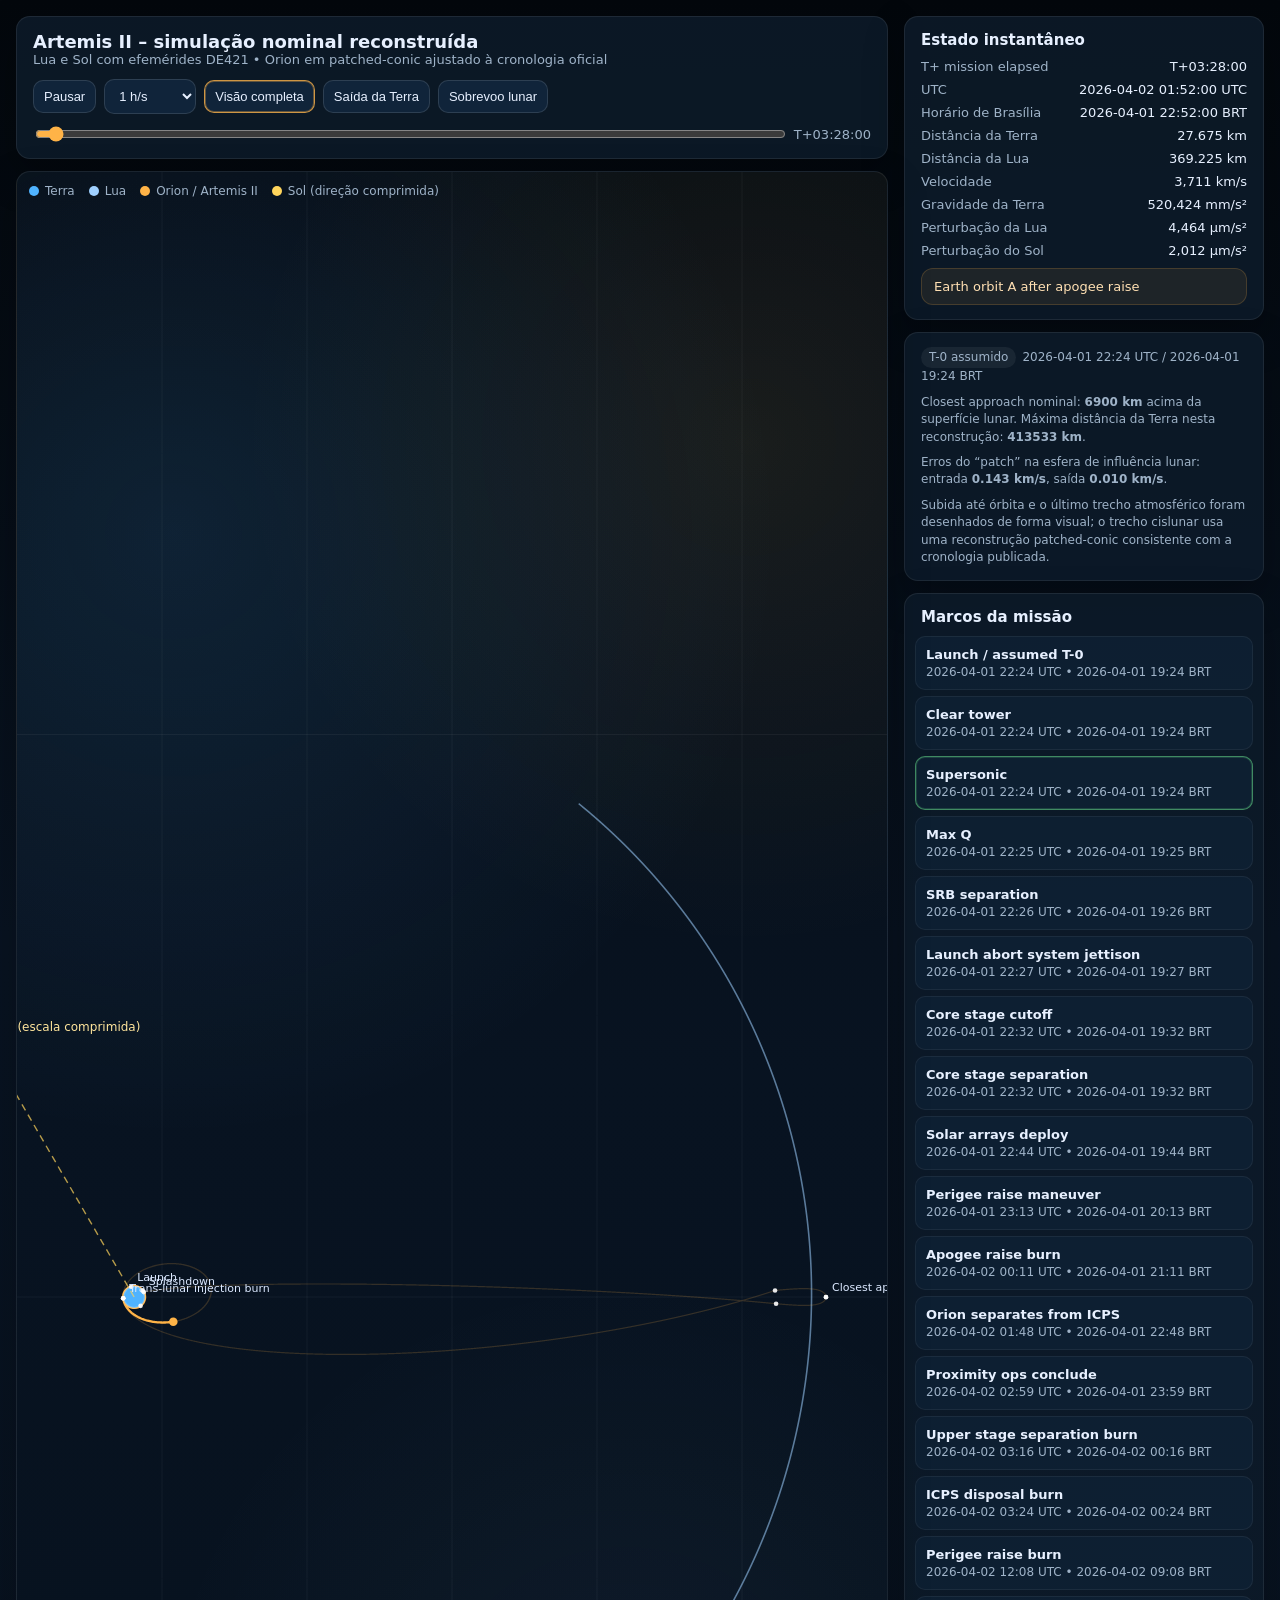
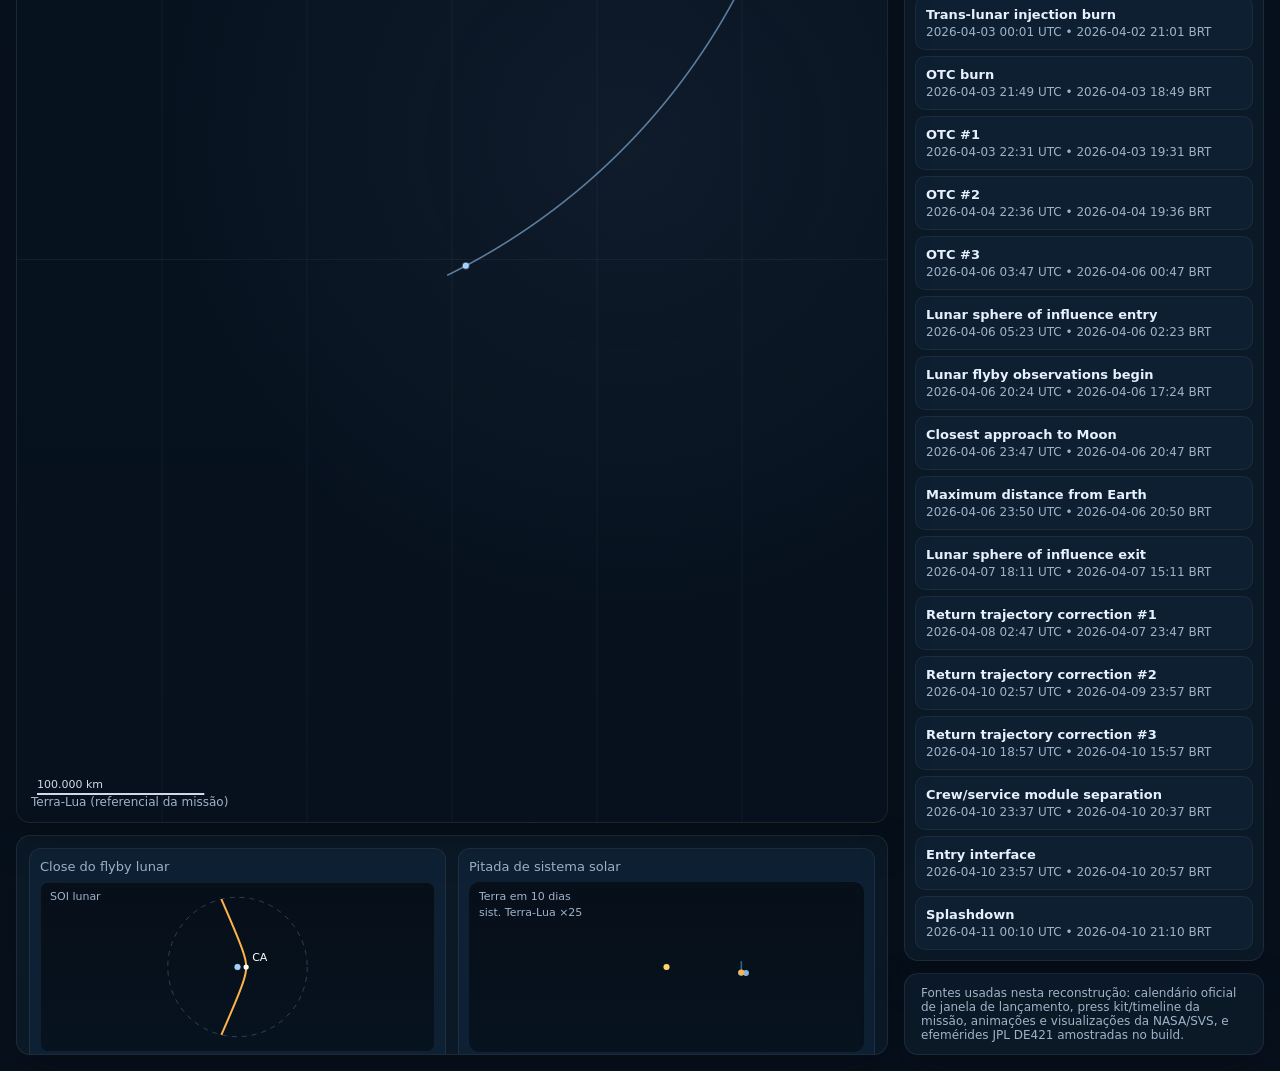
==== commit 280bb52a: "Fix Google Safe Browsing red screen (heuristics false positives)" ====
--- a/artemis2_chat_gpt_simulacao.html
+++ b/artemis2_chat_gpt_simulacao.html
@@ -347,9 +347,13 @@
   </div>
 </div>
 
-<script id="data-json" type="application/json">{"meta":{"title":"Artemis II – reconstrução nominal patched-conic","launchAssumptionUTC":"2026-04-01 22:24 UTC","launchAssumptionBRT":"2026-04-01 19:24 BRT","sampleCount":6557,"closestApproachAltKm":6900.0,"closestApproachEarthDistKm":413533.1,"maxEarthDistanceKm":413533.2,"soiRadiusKm":69711.7,"inboundPatchMismatchKmS":0.143,"outboundPatchMismatchKmS":0.01,"notes":["T-0 assumido na abertura da janela oficial de 1 de abril de 2026.","Sol e Lua usam efemérides JPL DE421.","Orion usa reconstrução patched-conic: arcos 2-corpos Terra + hipérbole lunar, amarrados aos tempos da NASA.","Subida inicial e último trecho atmosférico são estilizados para visualização."]},"constants":{"earthRadiusKm":6378.1363,"moonRadiusKm":1737.4,"entryRadiusKm":6500.1363,"soiRadiusKm":69711.70086214996,"auKm":149597870.7,"muEarth":398600.4418,"muMoon":4902.800066,"muSun":132712440017.99},"basis":{"mainX":[-0.31304415,-0.83178119,-0.45841403],"mainY":[0.94913513,-0.29119344,-0.11978687],"solarX":[-0.95978706,-0.25757335,-0.11164573],"solarY":[0.28072905,-0.8806104,-0.38172834]},"timesSec":[0,9,56,70,120,128,198,240,360,480,486,498,600,720,840,960,1080,1200,1320,1440,1560,1680,1800,1920,2040,2160,2280,2400,2520,2640,2760,2880,2940,3000,3120,3240,3360,3480,3600,3720,3840,3960,4080,4200,4320,4440,4560,4680,4800,4920,5040,5160,5280,5400,5520,5640,5760,5880,6000,6120,6240,6360,6477,6480,6600,6720,6840,6960,7080,7200,7320,7440,7560,7680,7800,7920,8040,8160,8280,8400,8520,8640,8760,8880,9000,9120,9240,9360,9480,9600,9720,9840,9960,10080,10200,10320,10440,10560,10680,10800,10920,11040,11160,11280,11400,11520,11640,11760,11880,12000,12120,12240,12255,12360,12480,12600,12720,12840,12960,13080,13200,13320,13440,13560,13680,13800,13920,14040,14160,14280,14400,14520,14640,14760,14880,15000,15120,15240,15360,15480,15600,15720,15840,15960,16080,16200,16320,16440,16500,16560,16680,16800,16920,17040,17160,17280,17400,17520,17640,17760,17880,18000,18120,18240,18360,18480,18600,18720,18840,18960,19080,19200,19320,19440,19560,19680,19800,19920,20040,20160,20280,20400,20520,20640,20760,20880,21000,21120,21240,21360,21480,21600,21720,21840,21960,22080,22200,22320,22440,22560,22680,22800,22920,23040,23160,23280,23400,23520,23640,23760,23880,24000,24120,24240,24360,24480,24600,24720,24840,24960,25080,25200,25320,25440,25560,25680,25800,25920,26040,26160,26280,26400,26520,26640,26760,26880,27000,27120,27240,27360,27480,27600,27720,27840,27960,28080,28200,28320,28440,28560,28680,28800,28920,29040,29160,29280,29400,29520,29640,29760,29880,30000,30120,30240,30360,30480,30600,30720,30840,30960,31080,31200,31320,31440,31560,31680,31800,31920,32040,32160,32280,32400,32520,32640,32760,32880,33000,33120,33240,33360,33480,33600,33720,33840,33960,34080,34200,34320,34440,34560,34680,34800,34920,35040,35160,35280,35400,35520,35640,35760,35880,36000,36120,36240,36360,36480,36600,36720,36840,36960,37080,37200,37320,37440,37560,37680,37800,37920,38040,38160,38280,38400,38520,38640,38760,38880,39000,39120,39240,39360,39480,39600,39720,39840,39960,40080,40200,40320,40440,40560,40680,40800,40920,41040,41160,41280,41400,41520,41640,41760,41880,42000,42120,42240,42360,42480,42600,42720,42840,42960,43080,43200,43320,43440,43560,43680,43800,43920,44040,44160,44280,44400,44520,44640,44760,44880,45000,45120,45240,45360,45480,45600,45720,45840,45960,46080,46200,46320,46440,46560,46680,46800,46920,47040,47160,47280,47400,47520,47640,47760,47880,48000,48120,48240,48360,48480,48600,48720,48840,48960,49080,49200,49320,49440,49560,49680,49800,49920,50040,50160,50280,50400,50520,50640,50760,50880,51000,51120,51240,51360,51480,51600,51720,51840,51960,52080,52200,52320,52440,52560,52680,52800,52920,53040,53160,53280,53400,53520,53640,53760,53880,54000,54120,54240,54360,54480,54600,54720,54840,54960,55080,55200,55320,55440,55560,55680,55800,55920,56040,56160,56280,56400,56520,56640,56760,56880,57000,57120,57240,57360,57480,57600,57720,57840,57960,58080,58200,58320,58440,58560,58680,58800,58920,59040,59160,59280,59400,59520,59640,59760,59880,60000,60120,60240,60360,60480,60600,60720,60840,60960,61080,61200,61320,61440,61560,61680,61800,61920,62040,62160,62280,62400,62520,62640,62760,62880,63000,63120,63240,63360,63480,63600,63720,63840,63960,64080,64200,64320,64440,64560,64680,64800,64920,65040,65160,65280,65400,65520,65640,65760,65880,66000,66120,66240,66360,66480,66600,66720,66840,66960,67080,67200,67320,67440,67560,67680,67800,67920,68040,68160,68280,68400,68520,68640,68760,68880,69000,69120,69240,69360,69480,69600,69720,69840,69960,70080,70200,70320,70440,70560,70680,70800,70920,71040,71160,71280,71400,71520,71640,71760,71880,72000,72120,72240,72360,72480,72600,72720,72840,72960,73080,73200,73320,73440,73560,73680,73800,73920,74040,74160,74280,74400,74520,74640,74760,74880,75000,75120,75240,75360,75480,75600,75720,75840,75960,76080,76200,76320,76440,76560,76680,76800,76920,77040,77160,77280,77400,77520,77640,77760,77880,78000,78120,78240,78360,78480,78600,78720,78840,78960,79080,79200,79320,79440,79560,79680,79800,79920,80040,80160,80280,80400,80520,80640,80760,80880,81000,81120,81240,81360,81480,81600,81720,81840,81960,82080,82200,82320,82440,82560,82680,82800,82920,83040,83160,83280,83400,83520,83640,83760,83880,84000,84120,84240,84360,84480,84600,84720,84840,84960,85080,85200,85320,85440,85560,85680,85800,85920,86040,86160,86280,86400,86520,86640,86760,86880,87000,87120,87240,87360,87480,87600,87720,87840,87960,88080,88200,88320,88440,88560,88680,88800,88920,89040,89160,89280,89400,89520,89640,89760,89880,90000,90120,90240,90360,90480,90600,90720,90840,90960,91080,91200,91320,91440,91560,91680,91800,91920,92040,92160,92220,92280,92400,92520,92640,92760,92880,93000,93120,93240,93360,93480,93600,93720,93840,93960,94080,94200,94320,94440,94560,94680,94800,94920,95040,95160,95280,95400,95520,95640,95760,95880,96000,96120,96240,96360,96480,96600,96720,96840,96960,97080,97200,97320,97440,97560,97680,97800,97920,98040,98160,98280,98400,98520,98640,98760,98880,99000,99120,99240,99360,99480,99600,99720,99840,99960,100080,100200,100320,100440,100560,100680,100800,100920,101040,101160,101280,101400,101520,101640,101760,101880,102000,102120,102240,102360,102480,102600,102720,102840,102960,103080,103200,103320,103440,103560,103680,103800,103920,104040,104160,104280,104400,104520,104640,104760,104880,105000,105120,105240,105360,105480,105600,105720,105840,105960,106080,106200,106320,106440,106560,106680,106800,106920,107040,107160,107280,107400,107520,107640,107760,107880,108000,108120,108240,108360,108480,108600,108720,108840,108960,109080,109200,109320,109440,109560,109680,109800,109920,110040,110160,110280,110400,110520,110640,110760,110880,111000,111120,111240,111360,111480,111600,111720,111840,111960,112080,112200,112320,112440,112560,112680,112800,112920,113040,113160,113280,113400,113520,113640,113760,113880,114000,114120,114240,114360,114480,114600,114720,114840,114960,115080,115200,115320,115440,115560,115680,115800,115920,116040,116160,116280,116400,116520,116640,116760,116880,117000,117120,117240,117360,117480,117600,117720,117840,117960,118080,118200,118320,118440,118560,118680,118800,118920,119040,119160,119280,119400,119520,119640,119760,119880,120000,120120,120240,120360,120480,120600,120720,120840,120960,121080,121200,121320,121440,121560,121680,121800,121920,122040,122160,122280,122400,122520,122640,122760,122880,123000,123120,123240,123360,123480,123600,123720,123840,123960,124080,124200,124320,124440,124560,124680,124800,124920,125040,125160,125280,125400,125520,125640,125760,125880,126000,126120,126240,126360,126480,126600,126720,126840,126960,127080,127200,127320,127440,127560,127680,127800,127920,128040,128160,128280,128400,128520,128640,128760,128880,129000,129120,129240,129360,129480,129600,129720,129840,129960,130080,130200,130320,130440,130560,130680,130800,130920,131040,131160,131280,131400,131520,131640,131760,131880,132000,132120,132240,132360,132480,132600,132720,132840,132960,133080,133200,133320,133440,133560,133680,133800,133920,134040,134160,134280,134400,134520,134640,134760,134880,135000,135120,135240,135360,135480,135600,135720,135840,135960,136080,136200,136320,136440,136560,136680,136800,136920,137040,137160,137280,137400,137520,137640,137760,137880,138000,138120,138240,138360,138480,138600,138720,138840,138960,139080,139200,139320,139440,139560,139680,139800,139920,140040,140160,140280,140400,140520,140640,140760,140880,141000,141120,141240,141360,141480,141600,141720,141840,141960,142080,142200,142320,142440,142560,142680,142800,142920,143040,143160,143280,143400,143520,143640,143760,143880,144000,144120,144240,144360,144480,144600,144720,144840,144960,145080,145200,145320,145440,145560,145680,145800,145920,146040,146160,146280,146400,146520,146640,146760,146880,147000,147120,147240,147360,147480,147600,147720,147840,147960,148080,148200,148320,148440,148560,148680,148800,148920,149040,149160,149280,149400,149520,149640,149760,149880,150000,150120,150240,150360,150480,150600,150720,150840,150960,151080,151200,151320,151440,151560,151680,151800,151920,152040,152160,152280,152400,152520,152640,152760,152880,153000,153120,153240,153360,153480,153600,153720,153840,153960,154080,154200,154320,154440,154560,154680,154800,154920,155040,155160,155280,155400,155520,155640,155760,155880,156000,156120,156240,156360,156480,156600,156720,156840,156960,157080,157200,157320,157440,157560,157680,157800,157920,158040,158160,158280,158400,158520,158640,158760,158880,159000,159120,159240,159360,159480,159600,159720,159840,159960,160080,160200,160320,160440,160560,160680,160800,160920,161040,161160,161280,161400,161520,161640,161760,161880,162000,162120,162240,162360,162480,162600,162720,162840,162960,163080,163200,163320,163440,163560,163680,163800,163920,164040,164160,164280,164400,164520,164640,164760,164880,165000,165120,165240,165360,165480,165600,165720,165840,165960,166080,166200,166320,166440,166560,166680,166800,166920,167040,167160,167280,167400,167520,167640,167760,167880,168000,168120,168240,168360,168480,168600,168720,168840,168960,169080,169200,169320,169440,169560,169680,169800,169920,170040,170160,170280,170400,170520,170640,170700,170760,170880,171000,171120,171240,171360,171480,171600,171720,171840,171960,172080,172200,172320,172440,172560,172680,172800,172920,173040,173160,173220,173280,173400,173520,173640,173760,173880,174000,174120,174240,174360,174480,174600,174720,174840,174960,175080,175200,175320,175440,175560,175680,175800,175920,176040,176160,176280,176400,176520,176640,176760,176880,177000,177120,177240,177360,177480,177600,177720,177840,177960,178080,178200,178320,178440,178560,178680,178800,178920,179040,179160,179280,179400,179520,179640,179760,179880,180000,180120,180240,180360,180480,180600,180720,180840,180960,181080,181200,181320,181440,181560,181680,181800,181920,182040,182160,182280,182400,182520,182640,182760,182880,183000,183120,183240,183360,183480,183600,183720,183840,183960,184080,184200,184320,184440,184560,184680,184800,184920,185040,185160,185280,185400,185520,185640,185760,185880,186000,186120,186240,186360,186480,186600,186720,186840,186960,187080,187200,187320,187440,187560,187680,187800,187920,188040,188160,188280,188400,188520,188640,188760,188880,189000,189120,189240,189360,189480,189600,189720,189840,189960,190080,190200,190320,190440,190560,190680,190800,190920,191040,191160,191280,191400,191520,191640,191760,191880,192000,192120,192240,192360,192480,192600,192720,192840,192960,193080,193200,193320,193440,193560,193680,193800,193920,194040,194160,194280,194400,194520,194640,194760,194880,195000,195120,195240,195360,195480,195600,195720,195840,195960,196080,196200,196320,196440,196560,196680,196800,196920,197040,197160,197280,197400,197520,197640,197760,197880,198000,198120,198240,198360,198480,198600,198720,198840,198960,199080,199200,199320,199440,199560,199680,199800,199920,200040,200160,200280,200400,200520,200640,200760,200880,201000,201120,201240,201360,201480,201600,201720,201840,201960,202080,202200,202320,202440,202560,202680,202800,202920,203040,203160,203280,203400,203520,203640,203760,203880,204000,204120,204240,204360,204480,204600,204720,204840,204960,205080,205200,205320,205440,205560,205680,205800,205920,206040,206160,206280,206400,206520,206640,206760,206880,207000,207120,207240,207360,207480,207600,207720,207840,207960,208080,208200,208320,208440,208560,208680,208800,208920,209040,209160,209280,209400,209520,209640,209760,209880,210000,210120,210240,210360,210480,210600,210720,210840,210960,211080,211200,211320,211440,211560,211680,211800,211920,212040,212160,212280,212400,212520,212640,212760,212880,213000,213120,213240,213360,213480,213600,213720,213840,213960,214080,214200,214320,214440,214560,214680,214800,214920,215040,215160,215280,215400,215520,215640,215760,215880,216000,216120,216240,216360,216480,216600,216720,216840,216960,217080,217200,217320,217440,217560,217680,217800,217920,218040,218160,218280,218400,218520,218640,218760,218880,219000,219120,219240,219360,219480,219600,219720,219840,219960,220080,220200,220320,220440,220560,220680,220800,220920,221040,221160,221280,221400,221520,221640,221760,221880,222000,222120,222240,222360,222480,222600,222720,222840,222960,223080,223200,223320,223440,223560,223680,223800,223920,224040,224160,224280,224400,224520,224640,224760,224880,225000,225120,225240,225360,225480,225600,225720,225840,225960,226080,226200,226320,226440,226560,226680,226800,226920,227040,227160,227280,227400,227520,227640,227760,227880,228000,228120,228240,228360,228480,228600,228720,228840,228960,229080,229200,229320,229440,229560,229680,229800,229920,230040,230160,230280,230400,230520,230640,230760,230880,231000,231120,231240,231360,231480,231600,231720,231840,231960,232080,232200,232320,232440,232560,232680,232800,232920,233040,233160,233280,233400,233520,233640,233760,233880,234000,234120,234240,234360,234480,234600,234720,234840,234960,235080,235200,235320,235440,235560,235680,235800,235920,236040,236160,236280,236400,236520,236640,236760,236880,237000,237120,237240,237360,237480,237600,237720,237840,237960,238080,238200,238320,238440,238560,238680,238800,238920,239040,239160,239280,239400,239520,239640,239760,239880,240000,240120,240240,240360,240480,240600,240720,240840,240960,241080,241200,241320,241440,241560,241680,241800,241920,242040,242160,242280,242400,242520,242640,242760,242880,243000,243120,243240,243360,243480,243600,243720,243840,243960,244080,244200,244320,244440,244560,244680,244800,244920,245040,245160,245280,245400,245520,245640,245760,245880,246000,246120,246240,246360,246480,246600,246720,246840,246960,247080,247200,247320,247440,247560,247680,247800,247920,248040,248160,248280,248400,248520,248640,248760,248880,249000,249120,249240,249360,249480,249600,249720,249840,249960,250080,250200,250320,250440,250560,250680,250800,250920,251040,251160,251280,251400,251520,251640,251760,251880,252000,252120,252240,252360,252480,252600,252720,252840,252960,253080,253200,253320,253440,253560,253680,253800,253920,254040,254160,254280,254400,254520,254640,254760,254880,255000,255120,255240,255360,255480,255600,255720,255840,255960,256080,256200,256320,256440,256560,256680,256800,256920,257040,257160,257280,257400,257520,257640,257760,257880,258000,258120,258240,258360,258480,258600,258720,258840,258960,259080,259200,259320,259440,259560,259680,259800,259920,260040,260160,260280,260400,260520,260640,260760,260880,261000,261120,261240,261360,261480,261600,261720,261840,261960,262080,262200,262320,262440,262560,262680,262800,262920,263040,263160,263280,263400,263520,263640,263760,263880,264000,264120,264240,264360,264480,264600,264720,264840,264960,265080,265200,265320,265440,265560,265680,265800,265920,266040,266160,266280,266400,266520,266640,266760,266880,267000,267120,267240,267360,267480,267600,267720,267840,267960,268080,268200,268320,268440,268560,268680,268800,268920,269040,269160,269280,269400,269520,269640,269760,269880,270000,270120,270240,270360,270480,270600,270720,270840,270960,271080,271200,271320,271440,271560,271680,271800,271920,272040,272160,272280,272400,272520,272640,272760,272880,273000,273120,273240,273360,273480,273600,273720,273840,273960,274080,274200,274320,274440,274560,274680,274800,274920,275040,275160,275280,275400,275520,275640,275760,275880,276000,276120,276240,276360,276480,276600,276720,276840,276960,277080,277200,277320,277440,277560,277680,277800,277920,278040,278160,278280,278400,278520,278640,278760,278880,279000,279120,279240,279360,279480,279600,279720,279840,279960,280080,280200,280320,280440,280560,280680,280800,280920,281040,281160,281280,281400,281520,281640,281760,281880,282000,282120,282240,282360,282480,282600,282720,282840,282960,283080,283200,283320,283440,283560,283680,283800,283920,284040,284160,284280,284400,284520,284640,284760,284880,285000,285120,285240,285360,285480,285600,285720,285840,285960,286080,286200,286320,286440,286560,286680,286800,286920,287040,287160,287280,287400,287520,287640,287760,287880,288000,288120,288240,288360,288480,288600,288720,288840,288960,289080,289200,289320,289440,289560,289680,289800,289920,290040,290160,290280,290400,290520,290640,290760,290880,291000,291120,291240,291360,291480,291600,291720,291840,291960,292080,292200,292320,292440,292560,292680,292800,292920,293040,293160,293280,293400,293520,293640,293760,293880,294000,294120,294240,294360,294480,294600,294720,294840,294960,295080,295200,295320,295440,295560,295680,295800,295920,296040,296160,296280,296400,296520,296640,296760,296880,297000,297120,297240,297360,297480,297600,297720,297840,297960,298080,298200,298320,298440,298560,298680,298800,298920,299040,299160,299280,299400,299520,299640,299760,299880,300000,300120,300240,300360,300480,300600,300720,300840,300960,301080,301200,301320,301440,301560,301680,301800,301920,302040,302160,302280,302400,302520,302640,302760,302880,303000,303120,303240,303360,303480,303600,303720,303840,303960,304080,304200,304320,304440,304560,304680,304800,304920,305040,305160,305280,305400,305520,305640,305760,305880,306000,306120,306240,306360,306480,306600,306720,306840,306960,307080,307200,307320,307440,307560,307680,307800,307920,308040,308160,308280,308400,308520,308640,308760,308880,309000,309120,309240,309360,309480,309600,309720,309840,309960,310080,310200,310320,310440,310560,310680,310800,310920,311040,311160,311280,311400,311520,311640,311760,311880,312000,312120,312240,312360,312480,312600,312720,312840,312960,313080,313200,313320,313440,313560,313680,313800,313920,314040,314160,314280,314400,314520,314640,314760,314880,315000,315120,315240,315360,315480,315600,315720,315840,315960,316080,316200,316320,316440,316560,316680,316800,316920,317040,317160,317280,317400,317520,317640,317760,317880,318000,318120,318240,318360,318480,318600,318720,318840,318960,319080,319200,319320,319440,319560,319680,319800,319920,320040,320160,320280,320400,320520,320640,320760,320880,321000,321120,321240,321360,321480,321600,321720,321840,321960,322080,322200,322320,322440,322560,322680,322800,322920,323040,323160,323280,323400,323520,323640,323760,323880,324000,324120,324240,324360,324480,324600,324720,324840,324960,325080,325200,325320,325440,325560,325680,325800,325920,326040,326160,326280,326400,326520,326640,326760,326880,327000,327120,327240,327360,327480,327600,327720,327840,327960,328080,328200,328320,328440,328560,328680,328800,328920,329040,329160,329280,329400,329520,329640,329760,329880,330000,330120,330240,330360,330480,330600,330720,330840,330960,331080,331200,331320,331440,331560,331680,331800,331920,332040,332160,332280,332400,332520,332640,332760,332880,333000,333120,333240,333360,333480,333600,333720,333840,333960,334080,334200,334320,334440,334560,334680,334800,334920,335040,335160,335280,335400,335520,335640,335760,335880,336000,336120,336240,336360,336480,336600,336720,336840,336960,337080,337200,337320,337440,337560,337680,337800,337920,338040,338160,338280,338400,338520,338640,338760,338880,339000,339120,339240,339360,339480,339600,339720,339840,339960,340080,340200,340320,340440,340560,340680,340800,340920,341040,341160,341280,341400,341520,341640,341760,341880,342000,342120,342240,342360,342480,342600,342720,342840,342960,343080,343200,343320,343440,343560,343680,343800,343920,344040,344160,344280,344400,344520,344640,344760,344880,345000,345120,345240,345360,345480,345600,345720,345840,345960,346080,346200,346320,346440,346560,346680,346800,346920,347040,347160,347280,347400,347520,347640,347760,347880,348000,348120,348240,348360,348480,348600,348720,348840,348960,349080,349200,349320,349440,349560,349680,349800,349920,350040,350160,350280,350400,350520,350640,350760,350880,351000,351120,351240,351360,351480,351600,351720,351840,351960,352080,352200,352320,352440,352560,352680,352800,352920,353040,353160,353280,353400,353520,353640,353760,353880,354000,354120,354240,354360,354480,354600,354720,354840,354960,355080,355200,355320,355440,355560,355680,355800,355920,356040,356160,356280,356400,356520,356640,356760,356880,357000,357120,357240,357360,357480,357600,357720,357840,357960,358080,358200,358320,358440,358560,358680,358800,358920,359040,359160,359280,359400,359520,359640,359760,359880,360000,360120,360240,360360,360480,360600,360720,360840,360960,361080,361200,361320,361440,361560,361680,361800,361920,362040,362160,362280,362400,362520,362640,362760,362880,363000,363120,363240,363360,363480,363600,363720,363840,363960,364080,364200,364320,364440,364560,364680,364800,364920,364980,365040,365160,365280,365400,365520,365640,365760,365880,366000,366120,366240,366360,366480,366600,366720,366840,366960,367080,367200,367320,367440,367560,367680,367800,367920,368040,368160,368280,368400,368520,368640,368760,368880,369000,369120,369240,369360,369480,369600,369720,369840,369960,370080,370200,370320,370440,370560,370680,370740,370800,370920,371040,371160,371280,371400,371520,371640,371760,371880,372000,372120,372240,372360,372480,372600,372720,372840,372960,373080,373200,373320,373440,373560,373680,373800,373920,374040,374160,374280,374400,374520,374640,374760,374880,375000,375120,375240,375360,375480,375600,375720,375840,375960,376080,376200,376320,376440,376560,376680,376800,376920,377040,377160,377280,377400,377520,377640,377760,377880,378000,378120,378240,378360,378480,378600,378720,378840,378960,379080,379200,379320,379440,379560,379680,379800,379920,380040,380160,380280,380400,380520,380640,380760,380880,381000,381120,381240,381360,381480,381600,381720,381840,381960,382080,382200,382320,382440,382560,382680,382800,382920,383040,383160,383280,383400,383520,383640,383760,383880,384000,384120,384240,384360,384480,384600,384720,384840,384960,385080,385200,385320,385440,385560,385680,385800,385920,386040,386160,386280,386400,386520,386640,386760,386880,387000,387120,387240,387360,387480,387600,387720,387840,387960,388080,388200,388320,388440,388560,388680,388800,388920,389040,389160,389280,389400,389520,389640,389760,389880,390000,390120,390240,390360,390480,390600,390720,390840,390960,391080,391200,391320,391440,391560,391680,391800,391920,392040,392160,392280,392400,392520,392640,392760,392880,393000,393120,393240,393360,393480,393600,393720,393840,393960,394080,394200,394320,394440,394560,394680,394800,394920,395040,395160,395280,395400,395520,395640,395760,395880,396000,396120,396240,396360,396480,396600,396720,396840,396960,397080,397200,397320,397440,397560,397680,397800,397920,398040,398160,398280,398400,398520,398640,398760,398880,399000,399120,399240,399360,399480,399600,399720,399840,399960,400080,400200,400320,400440,400560,400680,400800,400920,401040,401160,401280,401400,401520,401640,401760,401880,402000,402120,402240,402360,402480,402600,402720,402840,402960,403080,403200,403320,403440,403560,403680,403800,403920,404040,404160,404280,404400,404520,404640,404760,404880,405000,405120,405240,405360,405480,405600,405720,405840,405960,406080,406200,406320,406440,406560,406680,406800,406920,407040,407160,407280,407400,407520,407640,407760,407880,408000,408120,408240,408360,408480,408600,408720,408840,408960,409080,409200,409320,409440,409560,409680,409800,409920,410040,410160,410280,410400,410520,410640,410760,410880,411000,411120,411240,411360,411480,411600,411720,411840,411960,412080,412200,412320,412440,412560,412680,412800,412920,413040,413160,413280,413400,413520,413640,413760,413880,414000,414120,414240,414360,414480,414600,414720,414840,414960,415080,415200,415320,415440,415560,415680,415800,415920,416040,416160,416280,416400,416520,416640,416760,416880,417000,417120,417240,417360,417480,417600,417720,417840,417960,418080,418200,418320,418440,418560,418680,418800,418920,419040,419160,419280,419400,419520,419640,419760,419880,420000,420120,420240,420360,420480,420600,420720,420840,420960,421080,421200,421320,421440,421560,421680,421800,421920,422040,422160,422280,422400,422520,422640,422760,422880,423000,423120,423240,423360,423480,423600,423720,423840,423960,424080,424200,424320,424440,424560,424680,424800,424920,425040,425160,425280,425400,425520,425640,425760,425880,426000,426120,426240,426360,426480,426600,426720,426840,426960,427080,427200,427320,427440,427560,427680,427800,427920,428040,428160,428280,428400,428520,428640,428760,428880,429000,429120,429240,429360,429480,429600,429720,429840,429960,430080,430200,430320,430440,430560,430680,430800,430920,431040,431160,431280,431400,431520,431640,431760,431880,432000,432120,432240,432360,432480,432600,432720,432840,432960,433080,433200,433320,433440,433560,433680,433800,433920,434040,434160,434280,434400,434520,434640,434760,434880,435000,435120,435240,435360,435480,435600,435720,435840,435960,436080,436200,436320,436440,436560,436680,436800,436920,436980,437040,437160,437280,437400,437520,437640,437760,437880,438000,438120,438240,438360,438480,438600,438720,438840,438960,439080,439200,439320,439440,439560,439680,439800,439920,440040,440160,440280,440400,440520,440640,440760,440880,441000,441120,441240,441360,441480,441600,441720,441840,441960,442080,442200,442320,442440,442560,442680,442800,442920,443040,443160,443280,443400,443520,443640,443760,443880,444000,444120,444240,444360,444480,444600,444720,444840,444960,445080,445200,445320,445440,445560,445680,445800,445920,446040,446160,446280,446400,446520,446640,446760,446880,447000,447120,447240,447360,447480,447600,447720,447840,447960,448080,448200,448320,448440,448560,448680,448800,448920,449040,449160,449280,449400,449520,449640,449760,449880,450000,450120,450240,450360,450480,450600,450720,450840,450960,451080,451200,451320,451440,451560,451680,451800,451920,452040,452160,452280,452400,452520,452640,452760,452880,453000,453120,453240,453360,453480,453600,453720,453840,453960,454080,454200,454320,454440,454560,454680,454800,454920,455040,455160,455280,455400,455520,455640,455760,455880,456000,456120,456240,456360,456480,456600,456720,456840,456960,457080,457200,457320,457440,457560,457680,457800,457920,458040,458160,458280,458400,458520,458640,458760,458880,459000,459120,459240,459360,459480,459600,459720,459840,459960,460080,460200,460320,460440,460560,460680,460800,460920,461040,461160,461280,461400,461520,461640,461760,461880,462000,462120,462240,462360,462480,462600,462720,462840,462960,463080,463200,463320,463440,463560,463680,463800,463920,464040,464160,464280,464400,464520,464640,464760,464880,465000,465120,465240,465360,465480,465600,465720,465840,465960,466080,466200,466320,466440,466560,466680,466800,466920,467040,467160,467280,467400,467520,467640,467760,467880,468000,468120,468240,468360,468480,468600,468720,468840,468960,469080,469200,469320,469440,469560,469680,469800,469920,470040,470160,470280,470400,470520,470640,470760,470880,471000,471120,471240,471360,471480,471600,471720,471840,471960,472080,472200,472320,472440,472560,472680,472800,472920,473040,473160,473280,473400,473520,473640,473760,473880,474000,474120,474240,474360,474480,474600,474720,474840,474960,475080,475200,475320,475440,475560,475680,475800,475920,476040,476160,476280,476400,476520,476640,476760,476880,477000,477120,477240,477360,477480,477600,477720,477840,477960,478080,478200,478320,478440,478560,478680,478800,478920,479040,479160,479280,479400,479520,479640,479760,479880,480000,480120,480240,480360,480480,480600,480720,480840,480960,481080,481200,481320,481440,481560,481680,481800,481920,482040,482160,482280,482400,482520,482640,482760,482880,483000,483120,483240,483360,483480,483600,483720,483840,483960,484080,484200,484320,484440,484560,484680,484800,484920,485040,485160,485280,485400,485520,485640,485760,485880,486000,486120,486240,486360,486480,486600,486720,486840,486960,487080,487200,487320,487440,487560,487680,487800,487920,488040,488160,488280,488400,488520,488640,488760,488880,489000,489120,489240,489360,489480,489600,489720,489840,489960,490080,490200,490320,490440,490560,490680,490800,490920,491040,491160,491280,491400,491520,491640,491760,491880,492000,492120,492240,492360,492480,492600,492720,492840,492960,493080,493200,493320,493440,493560,493680,493800,493920,494040,494160,494280,494400,494520,494640,494760,494880,495000,495120,495240,495360,495480,495600,495720,495840,495960,496080,496200,496320,496440,496560,496680,496800,496920,497040,497160,497280,497400,497520,497640,497760,497880,498000,498120,498240,498360,498480,498600,498720,498840,498960,499080,499200,499320,499440,499560,499680,499800,499920,500040,500160,500280,500400,500520,500640,500760,500880,501000,501120,501240,501360,501480,501600,501720,501840,501960,502080,502200,502320,502440,502560,502680,502800,502920,503040,503160,503220,503280,503400,503520,503640,503760,503880,504000,504120,504240,504360,504480,504600,504720,504840,504960,505080,505200,505320,505440,505560,505680,505800,505920,506040,506160,506280,506400,506520,506640,506760,506880,507000,507120,507240,507360,507480,507600,507720,507840,507960,508080,508200,508320,508440,508560,508680,508800,508920,509040,509160,509280,509400,509520,509640,509760,509880,510000,510120,510240,510360,510480,510600,510720,510840,510960,511080,511200,511320,511440,511560,511680,511800,511920,512040,512160,512280,512400,512520,512640,512760,512880,513000,513120,513240,513360,513480,513600,513720,513840,513960,514080,514200,514320,514440,514560,514680,514800,514920,515040,515160,515280,515400,515520,515640,515760,515880,516000,516120,516240,516360,516480,516600,516720,516840,516960,517080,517200,517320,517440,517560,517680,517800,517920,518040,518160,518280,518400,518520,518640,518760,518880,519000,519120,519240,519360,519480,519600,519720,519840,519960,520080,520200,520320,520440,520560,520680,520800,520920,521040,521160,521280,521400,521520,521640,521760,521880,522000,522120,522240,522360,522480,522600,522720,522840,522960,523080,523200,523320,523440,523560,523680,523800,523920,524040,524160,524280,524400,524520,524640,524760,524880,525000,525120,525240,525360,525480,525600,525720,525840,525960,526080,526200,526320,526440,526560,526680,526800,526920,527040,527160,527280,527400,527520,527640,527760,527880,528000,528120,528240,528360,528480,528600,528720,528840,528960,529080,529200,529320,529440,529560,529680,529800,529920,530040,530160,530280,530400,530520,530640,530760,530880,531000,531120,531240,531360,531480,531600,531720,531840,531960,532080,532200,532320,532440,532560,532680,532800,532920,533040,533160,533280,533400,533520,533640,533760,533880,534000,534120,534180,534240,534360,534480,534600,534720,534840,534960,535080,535200,535320,535440,535560,535680,535800,535920,536040,536160,536280,536400,536520,536640,536760,536880,537000,537120,537240,537360,537480,537600,537720,537840,537960,538080,538200,538320,538440,538560,538680,538800,538920,539040,539160,539280,539400,539520,539640,539760,539880,540000,540120,540240,540360,540480,540600,540720,540840,540960,541080,541200,541320,541440,541560,541680,541800,541920,542040,542160,542280,542400,542520,542640,542760,542880,543000,543120,543240,543360,543480,543600,543720,543840,543960,544080,544200,544320,544440,544560,544680,544800,544920,545040,545160,545280,545400,545520,545640,545760,545880,546000,546120,546240,546360,546480,546600,546720,546840,546960,547080,547200,547320,547440,547560,547680,547800,547920,548040,548160,548280,548400,548520,548640,548760,548880,549000,549120,549240,549360,549480,549600,549720,549840,549960,550080,550200,550320,550440,550560,550680,550800,550920,551040,551160,551280,551400,551520,551640,551760,551880,552000,552120,552240,552360,552480,552600,552720,552840,552960,553080,553200,553320,553440,553560,553680,553800,553920,554040,554160,554280,554400,554520,554640,554760,554880,555000,555120,555240,555360,555480,555600,555720,555840,555960,556080,556200,556320,556440,556560,556680,556800,556920,557040,557160,557280,557400,557520,557640,557760,557880,558000,558120,558240,558360,558480,558600,558720,558840,558960,559080,559200,559320,559440,559560,559680,559800,559920,560040,560160,560280,560400,560520,560640,560760,560880,561000,561120,561240,561360,561480,561600,561720,561840,561960,562080,562200,562320,562440,562560,562680,562800,562920,563040,563160,563280,563400,563520,563640,563760,563880,564000,564120,564240,564360,564480,564600,564720,564840,564960,565080,565200,565320,565440,565560,565680,565800,565920,566040,566160,566280,566400,566520,566640,566760,566880,567000,567120,567240,567360,567480,567600,567720,567840,567960,568080,568200,568320,568440,568560,568680,568800,568920,569040,569160,569280,569400,569520,569640,569760,569880,570000,570120,570240,570360,570480,570600,570720,570840,570960,571080,571200,571320,571440,571560,571680,571800,571920,572040,572160,572280,572400,572520,572640,572760,572880,573000,573120,573240,573360,573480,573600,573720,573840,573960,574080,574200,574320,574440,574560,574680,574800,574920,575040,575160,575280,575400,575520,575640,575760,575880,576000,576120,576240,576360,576480,576600,576720,576840,576960,577080,577200,577320,577440,577560,577680,577800,577920,578040,578160,578280,578400,578520,578640,578760,578880,579000,579120,579240,579360,579480,579600,579720,579840,579960,580080,580200,580320,580440,580560,580680,580800,580920,581040,581160,581280,581400,581520,581640,581760,581880,582000,582120,582240,582360,582480,582600,582720,582840,582960,583080,583200,583320,583440,583560,583680,583800,583920,584040,584160,584280,584400,584520,584640,584760,584880,585000,585120,585240,585360,585480,585600,585720,585840,585960,586080,586200,586320,586440,586560,586680,586800,586920,587040,587160,587280,587400,587520,587640,587760,587880,588000,588120,588240,588360,588480,588600,588720,588840,588960,589080,589200,589320,589440,589560,589680,589800,589920,590040,590160,590280,590400,590520,590640,590760,590880,591000,591120,591240,591360,591480,591600,591720,591840,591960,592080,592200,592320,592440,592560,592680,592800,592920,593040,593160,593280,593400,593520,593640,593760,593880,594000,594120,594240,594360,594480,594600,594720,594840,594960,595080,595200,595320,595440,595560,595680,595800,595920,596040,596160,596280,596400,596520,596640,596760,596880,597000,597120,597240,597360,597480,597600,597720,597840,597960,598080,598200,598320,598440,598560,598680,598800,598920,599040,599160,599280,599400,599520,599640,599760,599880,600000,600120,600240,600360,600480,600600,600720,600840,600960,601080,601200,601320,601440,601560,601680,601800,601920,602040,602160,602280,602400,602520,602640,602760,602880,603000,603120,603240,603360,603480,603600,603720,603840,603960,604080,604200,604320,604440,604560,604680,604800,604920,605040,605160,605280,605400,605520,605640,605760,605880,606000,606120,606240,606360,606480,606600,606720,606840,606960,607080,607200,607320,607440,607560,607680,607800,607920,608040,608160,608280,608400,608520,608640,608760,608880,609000,609120,609240,609360,609480,609600,609720,609840,609960,610080,610200,610320,610440,610560,610680,610800,610920,611040,611160,611280,611400,611520,611640,611760,611880,612000,612120,612240,612360,612480,612600,612720,612840,612960,613080,613200,613320,613440,613560,613680,613800,613920,614040,614160,614280,614400,614520,614640,614760,614880,615000,615120,615240,615360,615480,615600,615720,615840,615960,616080,616200,616320,616440,616560,616680,616800,616920,617040,617160,617280,617400,617520,617640,617760,617880,618000,618120,618240,618360,618480,618600,618720,618840,618960,619080,619200,619320,619440,619560,619680,619800,619920,620040,620160,620280,620400,620520,620640,620760,620880,621000,621120,621240,621360,621480,621600,621720,621840,621960,622080,622200,622320,622440,622560,622680,622800,622920,623040,623160,623280,623400,623520,623640,623760,623880,624000,624120,624240,624360,624480,624600,624720,624840,624960,625080,625200,625320,625440,625560,625680,625800,625920,626040,626160,626280,626400,626520,626640,626760,626880,627000,627120,627240,627360,627480,627600,627720,627840,627960,628080,628200,628320,628440,628560,628680,628800,628920,629040,629160,629280,629400,629520,629640,629760,629880,630000,630120,630240,630360,630480,630600,630720,630840,630960,631080,631200,631320,631440,631560,631680,631800,631920,632040,632160,632280,632400,632520,632640,632760,632880,633000,633120,633240,633360,633480,633600,633720,633840,633960,634080,634200,634320,634440,634560,634680,634800,634920,635040,635160,635280,635400,635520,635640,635760,635880,636000,636120,636240,636360,636480,636600,636720,636840,636960,637080,637200,637320,637440,637560,637680,637800,637920,638040,638160,638280,638400,638520,638640,638760,638880,639000,639120,639240,639360,639480,639600,639720,639840,639960,640080,640200,640320,640440,640560,640680,640800,640920,641040,641160,641280,641400,641520,641640,641760,641880,642000,642120,642240,642360,642480,642600,642720,642840,642960,643080,643200,643320,643440,643560,643680,643800,643920,644040,644160,644280,644400,644520,644640,644760,644880,645000,645120,645240,645360,645480,645600,645720,645840,645960,646080,646200,646320,646440,646560,646680,646800,646920,647040,647160,647280,647400,647520,647640,647760,647880,648000,648120,648240,648360,648480,648600,648720,648840,648960,649080,649200,649320,649440,649560,649680,649800,649920,650040,650160,650280,650400,650520,650640,650760,650880,651000,651120,651240,651360,651480,651600,651720,651840,651960,652080,652200,652320,652440,652560,652680,652800,652920,653040,653160,653280,653400,653520,653640,653760,653880,654000,654120,654240,654360,654480,654600,654720,654840,654960,655080,655200,655320,655440,655560,655680,655800,655920,656040,656160,656280,656400,656520,656640,656760,656880,657000,657120,657240,657360,657480,657600,657720,657840,657960,658080,658200,658320,658440,658560,658680,658800,658920,659040,659160,659280,659400,659520,659640,659760,659880,660000,660120,660240,660360,660480,660600,660720,660840,660960,661080,661200,661320,661440,661560,661680,661800,661920,662040,662160,662280,662400,662520,662640,662760,662880,663000,663120,663240,663360,663480,663600,663720,663840,663960,664080,664200,664320,664440,664560,664680,664800,664920,665040,665160,665280,665400,665520,665640,665760,665880,666000,666120,666240,666360,666480,666600,666720,666840,666960,667080,667200,667320,667440,667560,667680,667800,667920,668040,668160,668280,668400,668520,668640,668760,668880,669000,669120,669240,669360,669480,669600,669720,669840,669960,670080,670200,670320,670440,670560,670680,670800,670920,671040,671160,671280,671400,671520,671640,671760,671880,672000,672120,672240,672360,672480,672600,672720,672840,672960,673080,673200,673320,673440,673560,673680,673800,673920,674040,674160,674280,674400,674520,674640,674760,674880,675000,675120,675240,675360,675480,675600,675720,675840,675960,676080,676200,676320,676440,676560,676680,676800,676920,677040,677160,677280,677400,677520,677640,677760,677880,678000,678120,678240,678360,678480,678600,678720,678840,678960,679080,679200,679320,679440,679560,679680,679800,679920,680040,680160,680280,680400,680520,680640,680760,680880,681000,681120,681240,681360,681480,681600,681720,681840,681960,682080,682200,682320,682440,682560,682680,682800,682920,683040,683160,683280,683400,683520,683640,683760,683880,684000,684120,684240,684360,684480,684600,684720,684840,684960,685080,685200,685320,685440,685560,685680,685800,685920,686040,686160,686280,686400,686520,686640,686760,686880,687000,687120,687240,687360,687480,687600,687720,687840,687960,688080,688200,688320,688440,688560,688680,688800,688920,689040,689160,689280,689400,689520,689640,689760,689880,690000,690120,690240,690360,690480,690600,690720,690840,690960,691080,691200,691320,691440,691560,691680,691800,691920,692040,692160,692280,692400,692520,692640,692760,692880,693000,693120,693240,693360,693480,693600,693720,693840,693960,694080,694200,694320,694440,694560,694680,694800,694920,695040,695160,695280,695400,695520,695640,695760,695880,696000,696120,696240,696360,696480,696600,696720,696840,696960,697080,697200,697320,697440,697560,697680,697800,697920,698040,698160,698280,698400,698520,698640,698760,698880,699000,699120,699240,699360,699480,699600,699720,699840,699960,700080,700200,700320,700440,700560,700680,700800,700920,701040,701160,701280,701400,701520,701640,701760,701880,702000,702120,702240,702360,702480,702600,702720,702840,702960,703080,703200,703320,703440,703560,703680,703800,703920,704040,704160,704280,704400,704520,704640,704760,704880,705000,705120,705240,705360,705480,705600,705720,705840,705960,706080,706200,706320,706440,706560,706680,706800,706920,707040,707160,707280,707400,707520,707580,707640,707760,707880,708000,708120,708240,708360,708480,708600,708720,708840,708960,709080,709200,709320,709440,709560,709680,709800,709920,710040,710160,710280,710400,710520,710640,710760,710880,711000,711120,711240,711360,711480,711600,711720,711840,711960,712080,712200,712320,712440,712560,712680,712800,712920,713040,713160,713280,713400,713520,713640,713760,713880,714000,714120,714240,714360,714480,714600,714720,714840,714960,715080,715200,715320,715440,715560,715680,715800,715920,716040,716160,716280,716400,716520,716640,716760,716880,717000,717120,717240,717360,717480,717600,717720,717840,717960,718080,718200,718320,718440,718560,718680,718800,718920,719040,719160,719280,719400,719520,719640,719760,719880,720000,720120,720240,720360,720480,720600,720720,720840,720960,721080,721200,721320,721440,721560,721680,721800,721920,722040,722160,722280,722400,722520,722640,722760,722880,723000,723120,723240,723360,723480,723600,723720,723840,723960,724080,724200,724320,724440,724560,724680,724800,724920,725040,725160,725280,725400,725520,725640,725760,725880,726000,726120,726240,726360,726480,726600,726720,726840,726960,727080,727200,727320,727440,727560,727680,727800,727920,728040,728160,728280,728400,728520,728640,728760,728880,729000,729120,729240,729360,729480,729600,729720,729840,729960,730080,730200,730320,730440,730560,730680,730800,730920,731040,731160,731280,731400,731520,731640,731760,731880,732000,732120,732240,732360,732480,732600,732720,732840,732960,733080,733200,733320,733440,733560,733680,733800,733920,734040,734160,734280,734400,734520,734640,734760,734880,735000,735120,735240,735360,735480,735600,735720,735840,735960,736080,736200,736320,736440,736560,736680,736800,736920,737040,737160,737280,737400,737520,737640,737760,737880,738000,738120,738240,738360,738480,738600,738720,738840,738960,739080,739200,739320,739440,739560,739680,739800,739920,740040,740160,740280,740400,740520,740640,740760,740880,741000,741120,741240,741360,741480,741600,741720,741840,741960,742080,742200,742320,742440,742560,742680,742800,742920,743040,743160,743280,743400,743520,743640,743760,743880,744000,744120,744240,744360,744480,744600,744720,744840,744960,745080,745200,745320,745440,745560,745680,745800,745920,746040,746160,746280,746400,746520,746640,746760,746880,747000,747120,747240,747360,747480,747600,747720,747840,747960,748080,748200,748320,748440,748560,748680,748800,748920,749040,749160,749280,749400,749520,749640,749760,749880,750000,750120,750240,750360,750480,750600,750720,750840,750960,751080,751200,751320,751440,751560,751680,751800,751920,752040,752160,752280,752400,752520,752640,752760,752880,753000,753120,753240,753360,753480,753600,753720,753840,753960,754080,754200,754320,754440,754560,754680,754800,754920,755040,755160,755280,755400,755520,755640,755760,755880,756000,756120,756240,756360,756480,756600,756720,756840,756960,757080,757200,757320,757440,757560,757680,757800,757920,758040,758160,758280,758400,758520,758640,758760,758880,759000,759120,759240,759360,759480,759600,759720,759840,759960,760080,760200,760320,760440,760560,760680,760800,760920,761040,761160,761280,761400,761520,761640,761760,761880,762000,762120,762240,762360,762480,762600,762720,762840,762960,763080,763200,763320,763440,763560,763680,763800,763920,764040,764160,764280,764400,764520,764640,764760,764880,765000,765120,765180,765240,765360,765480,765600,765720,765840,765960,766080,766200,766320,766440,766560,766680,766800,766920,767040,767160,767280,767400,767520,767640,767760,767880,768000,768120,768240,768360,768480,768600,768720,768840,768960,769080,769200,769320,769440,769560,769680,769800,769920,770040,770160,770280,770400,770520,770640,770760,770880,771000,771120,771240,771360,771480,771600,771720,771840,771960,772080,772200,772320,772440,772560,772680,772800,772920,773040,773160,773280,773400,773520,773640,773760,773880,774000,774120,774240,774360,774480,774600,774720,774840,774960,775080,775200,775320,775440,775560,775680,775800,775920,776040,776160,776280,776400,776520,776640,776760,776880,777000,777120,777240,777360,777480,777600,777720,777840,777960,778080,778200,778320,778440,778560,778680,778800,778920,779040,779160,779280,779400,779520,779640,779760,779880,780000,780120,780240,780360,780480,780600,780720,780840,780960,781080,781200,781320,781440,781560,781680,781800,781920,781980,782040,782160,782280,782400,782520,782640,782760,782880,783000,783120,783180,783240,783360,783480,783600,783720,783840,783960],"orionPosKm":[[6370.201,-307.932,79.591],[6370.222,-307.566,79.788],[6370.966,-293.859,87.173],[6371.375,-285.994,91.409],[6373.348,-243.997,114.022],[6373.712,-235.285,118.712],[6376.768,-136.117,172.047],[6377.774,-57.264,214.401],[6370.004,244.538,376.063],[6330.166,652.506,593.465],[6326.911,675.499,605.679],[6319.966,722.19,630.469],[6234.013,1155.063,859.464],[6055.157,1736.5,1164.614],[5767.617,2375.81,1496.644],[5348.633,3046.124,1840.26],[4781.59,3714.924,2177.374],[4058.776,4345.198,2487.825],[3183.602,4897.519,2750.587],[2171.924,5332.926,2945.361],[1052.118,5616.294,3054.389],[-136.256,5719.795,3064.257],[-1345.198,5625.942,2967.425],[-2522.197,5329.761,2763.242],[-3614.87,4839.708,2458.261],[-4575.772,4177.153,2065.773],[-5366.702,3374.445,1604.605],[-5961.989,2471.82,1097.336],[-6350.325,1513.571,568.172],[-6535.019,544.022,40.77],[-6532.732,-396.188,-463.699],[-6371.019,-1273.038,-928.04],[-6241.182,-1679.371,-1141.106],[-6081.685,-2069.104,-1344.124],[-5671.089,-2815.152,-1728.705],[-5145.546,-3504.141,-2078.247],[-4515.709,-4122.104,-2385.665],[-3794.342,-4656.516,-2644.728],[-2996.068,-5096.546,-2850.185],[-2137.067,-5433.274,-2997.872],[-1234.751,-5659.875,-3084.796],[-307.406,-5771.757,-3109.194],[626.168,-5766.651,-3070.571],[1547.051,-5644.661,-2969.712],[2436.577,-5408.26,-2808.66],[3276.717,-5062.24,-2590.679],[4050.44,-4613.613,-2320.187],[4742.066,-4071.473,-2002.668],[5337.574,-3446.808,-1644.557],[5824.896,-2752.281,-1253.113],[6194.154,-2001.968,-836.269],[6437.862,-1211.076,-402.475],[6551.082,-395.638,39.476],[6531.518,427.82,480.628],[6379.567,1242.606,912.038],[6098.309,2032.205,1324.961],[5693.445,2780.615,1711.029],[5173.181,3472.664,2062.417],[4548.062,4094.325,2372.001],[3830.759,4632.999,2633.508],[3035.81,5077.768,2841.636],[2179.328,5419.615,2992.167],[1301.583,5647.193,3080.559],[1271.258,5653.055,3082.539],[49.168,5828.23,3129.574],[-1174.076,5888.461,3114.881],[-2375.951,5839.918,3042.636],[-3538.562,5693.887,2919.584],[-4649.669,5464.287,2753.665],[-5702.328,5165.494,2552.86],[-6693.79,4810.899,2324.462],[-7624.248,4412.19,2074.735],[-8495.748,3979.163,1808.857],[-9311.372,3519.816,1531.002],[-10074.691,3040.585,1244.487],[-10789.406,2546.6,951.923],[-11459.147,2041.933,655.355],[-12087.356,1529.814,356.384],[-12677.232,1012.803,56.261],[-13231.711,492.931,-244.037],[-13753.469,-28.186,-543.745],[-14244.935,-549.263,-842.268],[-14708.308,-1069.275,-1139.139],[-15145.575,-1587.403,-1433.996],[-15558.536,-2102.997,-1726.558],[-15948.82,-2615.536,-2016.61],[-16317.905,-3124.607,-2303.986],[-16667.133,-3629.883,-2588.562],[-16997.724,-4131.108,-2870.247],[-17310.792,-4628.079,-3148.977],[-17607.352,-5120.642,-3424.706],[-17888.336,-5608.68,-3697.408],[-18154.598,-6092.105,-3967.069],[-18406.921,-6570.856,-4233.687],[-18646.029,-7044.893,-4497.266],[-18872.589,-7514.192,-4757.82],[-19087.216,-7978.742,-5015.367],[-19290.481,-8438.545,-5269.931],[-19482.915,-8893.612,-5521.536],[-19665.01,-9343.961,-5770.212],[-19837.225,-9789.617,-6015.989],[-19999.986,-10230.609,-6258.901],[-20153.693,-10666.971,-6498.98],[-20298.72,-11098.741,-6736.26],[-20435.417,-11525.956,-6970.777],[-20564.113,-11948.66,-7202.565],[-20685.115,-12366.895,-7431.659],[-20798.714,-12780.704,-7658.093],[-20905.183,-13190.133,-7881.903],[-21004.781,-13595.227,-8103.123],[-21097.749,-13996.032,-8321.785],[-21184.32,-14392.592,-8537.924],[-21194.702,-14441.866,-8564.766],[-21264.709,-14784.954,-8751.572],[-21339.124,-15173.162,-8962.762],[-21407.759,-15557.261,-9171.525],[-21470.801,-15937.296,-9377.891],[-21528.425,-16313.311,-9581.892],[-21580.8,-16685.347,-9783.556],[-21628.085,-17053.449,-9982.913],[-21670.431,-17417.658,-10179.991],[-21707.985,-17778.015,-10374.818],[-21740.885,-18134.56,-10567.42],[-21769.261,-18487.333,-10757.825],[-21793.242,-18836.373,-10946.056],[-21812.947,-19181.718,-11132.141],[-21828.492,-19523.406,-11316.103],[-21839.989,-19861.472,-11497.966],[-21847.543,-20195.953,-11677.754],[-21851.255,-20526.883,-11855.488],[-21851.224,-20854.298,-12031.192],[-21847.544,-21178.229,-12204.887],[-21840.305,-21498.711,-12376.593],[-21829.593,-21815.775,-12546.332],[-21815.493,-22129.452,-12714.123],[-21798.083,-22439.773,-12879.986],[-21777.443,-22746.768,-13043.939],[-21753.645,-23050.466,-13206.002],[-21726.763,-23350.895,-13366.192],[-21696.866,-23648.084,-13524.528],[-21664.02,-23942.059,-13681.026],[-21628.29,-24232.848,-13835.702],[-21589.74,-24520.476,-13988.574],[-21548.428,-24804.968,-14139.657],[-21504.414,-25086.349,-14288.967],[-21457.754,-25364.644,-14436.519],[-21408.502,-25639.876,-14582.328],[-21356.713,-25912.069,-14726.408],[-21329.882,-26047.032,-14797.804],[-21302.436,-26181.244,-14868.773],[-21245.723,-26447.424,-15009.437],[-21186.62,-26710.63,-15148.413],[-21125.176,-26970.883,-15285.715],[-21061.434,-27228.204,-15421.355],[-20995.44,-27482.613,-15555.345],[-20927.236,-27734.129,-15687.698],[-20856.864,-27982.772,-15818.426],[-20784.363,-28228.56,-15947.54],[-20709.774,-28471.511,-16075.052],[-20633.135,-28711.644,-16200.972],[-20554.482,-28948.975,-16325.311],[-20473.852,-29183.521,-16448.08],[-20391.28,-29415.299,-16569.288],[-20306.8,-29644.325,-16688.947],[-20220.446,-29870.615,-16807.065],[-20132.251,-30094.185,-16923.652],[-20042.245,-30315.049,-17038.718],[-19950.46,-30533.222,-17152.272],[-19856.926,-30748.718,-17264.321],[-19761.672,-30961.551,-17374.876],[-19664.728,-31171.735,-17483.944],[-19566.12,-31379.284,-17591.534],[-19465.877,-31584.21,-17697.653],[-19364.026,-31786.525,-17802.31],[-19260.592,-31986.243,-17905.511],[-19155.601,-32183.375,-18007.266],[-19049.078,-32377.933,-18107.58],[-18941.047,-32569.928,-18206.461],[-18831.532,-32759.373,-18303.916],[-18720.557,-32946.276,-18399.951],[-18608.145,-33130.65,-18494.573],[-18494.317,-33312.504,-18587.789],[-18379.096,-33491.848,-18679.605],[-18262.503,-33668.693,-18770.026],[-18144.559,-33843.048,-18859.059],[-18025.286,-34014.921,-18946.71],[-17904.702,-34184.323,-19032.984],[-17782.828,-34351.262,-19117.886],[-17659.684,-34515.746,-19201.423],[-17535.288,-34677.784,-19283.598],[-17409.659,-34837.384,-19364.418],[-17282.815,-34994.553,-19443.887],[-17154.775,-35149.3,-19522.009],[-17025.556,-35301.632,-19598.79],[-16895.176,-35451.555,-19674.235],[-16763.651,-35599.077,-19748.346],[-16630.999,-35744.205,-19821.13],[-16497.236,-35886.944,-19892.589],[-16362.378,-36027.302,-19962.728],[-16226.441,-36165.285,-20031.551],[-16089.44,-36300.898,-20099.061],[-15951.392,-36434.147,-20165.262],[-15812.312,-36565.038,-20230.158],[-15672.214,-36693.576,-20293.753],[-15531.113,-36819.765,-20356.048],[-15389.024,-36943.612,-20417.049],[-15245.96,-37065.121,-20476.757],[-15101.937,-37184.295,-20535.176],[-14956.968,-37301.141,-20592.308],[-14811.066,-37415.661,-20648.157],[-14664.246,-37527.86,-20702.724],[-14516.52,-37637.741,-20756.014],[-14367.901,-37745.309,-20808.027],[-14218.404,-37850.567,-20858.767],[-14068.039,-37953.517,-20908.236],[-13916.821,-38054.164,-20956.435],[-13764.761,-38152.51,-21003.367],[-13611.872,-38248.557,-21049.034],[-13458.166,-38342.309,-21093.438],[-13303.655,-38433.768,-21136.58],[-13148.351,-38522.936,-21178.462],[-12992.265,-38609.815,-21219.086],[-12835.411,-38694.407,-21258.453],[-12677.798,-38776.714,-21296.565],[-12519.439,-38856.738,-21333.422],[-12360.344,-38934.479,-21369.027],[-12200.525,-39009.939,-21403.38],[-12039.994,-39083.12,-21436.481],[-11878.76,-39154.022,-21468.333],[-11716.835,-39222.645,-21498.936],[-11554.229,-39288.991,-21528.291],[-11390.955,-39353.061,-21556.397],[-11227.021,-39414.853,-21583.257],[-11062.438,-39474.368,-21608.87],[-10897.218,-39531.607,-21633.237],[-10731.369,-39586.57,-21656.357],[-10564.904,-39639.254,-21678.232],[-10397.831,-39689.661,-21698.861],[-10230.162,-39737.79,-21718.245],[-10061.906,-39783.639,-21736.382],[-9893.073,-39827.208,-21753.274],[-9723.673,-39868.495,-21768.92],[-9553.716,-39907.5,-21783.319],[-9383.213,-39944.22,-21796.472],[-9212.173,-39978.654,-21808.376],[-9040.605,-40010.801,-21819.033],[-8868.52,-40040.657,-21828.442],[-8695.928,-40068.222,-21836.6],[-8522.837,-40093.492,-21843.509],[-8349.258,-40116.466,-21849.166],[-8175.201,-40137.14,-21853.57],[-8000.675,-40155.512,-21856.721],[-7825.689,-40171.578,-21858.618],[-7650.254,-40185.336,-21859.258],[-7474.379,-40196.782,-21858.641],[-7298.073,-40205.913,-21856.765],[-7121.346,-40212.726,-21853.628],[-6944.208,-40217.215,-21849.228],[-6766.668,-40219.377,-21843.565],[-6588.736,-40219.208,-21836.636],[-6410.421,-40216.704,-21828.438],[-6231.733,-40211.86,-21818.971],[-6052.682,-40204.671,-21808.231],[-5873.278,-40195.132,-21796.216],[-5693.529,-40183.238,-21782.925],[-5513.445,-40168.984,-21768.354],[-5333.037,-40152.365,-21752.501],[-5152.314,-40133.374,-21735.364],[-4971.286,-40112.005,-21716.938],[-4789.963,-40088.253,-21697.223],[-4608.353,-40062.112,-21676.214],[-4426.469,-40033.574,-21653.908],[-4244.318,-40002.633,-21630.303],[-4061.912,-39969.283,-21605.395],[-3879.26,-39933.515,-21579.18],[-3696.373,-39895.323,-21551.655],[-3513.261,-39854.699,-21522.817],[-3329.933,-39811.636,-21492.661],[-3146.401,-39766.125,-21461.184],[-2962.674,-39718.158,-21428.381],[-2778.764,-39667.726,-21394.249],[-2594.68,-39614.822,-21358.782],[-2410.434,-39559.436,-21321.978],[-2226.036,-39501.559,-21283.831],[-2041.497,-39441.181,-21244.337],[-1856.828,-39378.293,-21203.491],[-1672.041,-39312.884,-21161.287],[-1487.145,-39244.946,-21117.722],[-1302.154,-39174.467,-21072.79],[-1117.078,-39101.436,-21026.485],[-931.928,-39025.844,-20978.802],[-746.717,-38947.677,-20929.736],[-561.457,-38866.925,-20879.281],[-376.159,-38783.577,-20827.43],[-190.835,-38697.619,-20774.178],[-5.499,-38609.04,-20719.519],[179.837,-38517.826,-20663.447],[365.161,-38423.965,-20605.954],[550.46,-38327.444,-20547.034],[735.721,-38228.248,-20486.681],[920.929,-38126.364,-20424.887],[1106.073,-38021.777,-20361.645],[1291.137,-37914.473,-20296.948],[1476.108,-37804.436,-20230.788],[1660.972,-37691.652,-20163.157],[1845.714,-37576.104,-20094.048],[2030.32,-37457.776,-20023.453],[2214.774,-37336.651,-19951.363],[2399.061,-37212.714,-19877.769],[2583.166,-37085.945,-19802.664],[2767.072,-36956.328,-19726.037],[2950.763,-36823.845,-19647.88],[3134.223,-36688.476,-19568.184],[3317.435,-36550.202,-19486.938],[3500.382,-36409.005,-19404.134],[3683.045,-36264.863,-19319.761],[3865.408,-36117.757,-19233.808],[4047.451,-35967.665,-19146.265],[4229.155,-35814.566,-19057.121],[4410.502,-35658.437,-18966.366],[4591.471,-35499.257,-18873.987],[4772.043,-35337.002,-18779.974],[4952.195,-35171.648,-18684.313],[5131.909,-35003.171,-18586.993],[5311.16,-34831.545,-18488.002],[5489.928,-34656.747,-18387.326],[5668.188,-34478.748,-18284.953],[5845.919,-34297.522,-18180.868],[6023.094,-34113.043,-18075.059],[6199.69,-33925.281,-17967.51],[6375.681,-33734.207,-17858.207],[6551.04,-33539.792,-17747.135],[6725.74,-33342.006,-17634.28],[6899.754,-33140.816,-17519.624],[7073.053,-32936.192,-17403.153],[7245.607,-32728.099,-17284.849],[7417.385,-32516.504,-17164.696],[7588.357,-32301.373,-17042.676],[7758.49,-32082.67,-16918.771],[7927.749,-31860.358,-16792.963],[8096.102,-31634.399,-16665.233],[8263.511,-31404.755,-16535.561],[8429.939,-31171.385,-16403.928],[8595.35,-30934.25,-16270.314],[8759.702,-30693.308,-16134.696],[8922.955,-30448.514,-15997.054],[9085.066,-30199.825,-15857.366],[9245.992,-29947.194,-15715.608],[9405.686,-29690.575,-15571.757],[9564.101,-29429.92,-15425.789],[9721.188,-29165.178,-15277.679],[9876.896,-28896.298,-15127.402],[10031.171,-28623.228,-14974.931],[10183.958,-28345.912,-14820.239],[10335.2,-28064.295,-14663.297],[10484.836,-27778.318,-14504.079],[10632.804,-27487.923,-14342.552],[10779.039,-27193.047,-14178.688],[10923.472,-26893.627,-14012.455],[11066.033,-26589.596,-13843.82],[11206.647,-26280.889,-13672.749],[11345.236,-25967.434,-13499.208],[11481.719,-25649.159,-13323.162],[11616.011,-25325.989,-13144.574],[11748.023,-24997.848,-12963.405],[11877.66,-24664.656,-12779.617],[12004.824,-24326.329,-12593.168],[12129.412,-23982.782,-12404.017],[12251.315,-23633.927,-12212.121],[12370.418,-23279.673,-12017.435],[12486.602,-22919.923,-11819.912],[12599.737,-22554.58,-11619.504],[12709.691,-22183.542,-11416.163],[12816.32,-21806.703,-11209.836],[12919.476,-21423.954,-11000.471],[13018.997,-21035.179,-10788.012],[13114.716,-20640.263,-10572.404],[13206.454,-20239.08,-10353.586],[13294.019,-19831.505,-10131.497],[13377.209,-19417.405,-9906.076],[13455.809,-18996.642,-9677.255],[13529.587,-18569.074,-9444.967],[13598.297,-18134.553,-9209.143],[13661.676,-17692.923,-8969.709],[13719.442,-17244.025,-8726.59],[13771.291,-16787.692,-8479.709],[13816.897,-16323.751,-8228.985],[13855.91,-15852.022,-7974.335],[13887.951,-15372.319,-7715.674],[13912.611,-14884.449,-7452.914],[13929.446,-14388.211,-7185.964],[13937.977,-13883.398,-6914.731],[13937.682,-13369.796,-6639.121],[13927.99,-12847.184,-6359.037],[13908.28,-12315.336,-6074.381],[13877.873,-11774.02,-5785.056],[13836.021,-11223.0,-5490.963],[13781.906,-10662.038,-5192.006],[13714.621,-10090.893,-4888.091],[13633.166,-9509.331,-4579.129],[13536.433,-8917.119,-4265.041],[13423.188,-8314.039,-3945.754],[13292.056,-7699.892,-3621.216],[13141.501,-7074.505,-3291.392],[12969.798,-6437.748,-2956.28],[12775.01,-5789.549,-2615.915],[12554.951,-5129.918,-2270.385],[12307.152,-4458.975,-1919.853],[12028.816,-3776.998,-1564.572],[11716.775,-3084.472,-1204.925],[11367.437,-2382.17,-841.466],[10976.734,-1671.252,-474.973],[10540.083,-953.403,-106.526],[10052.356,-231.016,262.392],[9507.891,492.57,629.774],[8900.577,1212.767,992.921],[8224.064,1923.364,1348.256],[7472.173,2616.111,1691.116],[6639.603,3280.331,2015.565],[5723.026,3902.693,2314.323],[4722.553,4467.415,2578.924],[3643.378,4957.195,2800.283],[2497.05,5355.093,2969.753],[1301.583,5647.193,3080.559],[80.078,5825.216,3129.145],[-1143.187,5888.222,3115.94],[-2345.605,5842.221,3045.039],[-3509.145,5698.393,2923.133],[-4621.417,5470.616,2758.147],[-5675.351,5173.272,2558.071],[-6668.101,4819.788,2330.219],[-7599.796,4421.9,2080.885],[-8472.441,3989.453,1815.275],[-9289.098,3530.494,1537.588],[-10053.328,3051.495,1251.163],[-10768.832,2557.621,958.628],[-11439.244,2052.971,662.043],[-12068.011,1540.794,363.02],[-12658.34,1023.669,62.818],[-13213.176,503.641,-237.577],[-13735.201,-17.664,-537.397],[-14226.852,-538.952,-836.039],[-14690.334,-1059.191,-1133.037],[-15127.641,-1577.558,-1428.023],[-15540.579,-2093.396,-1720.716],[-15930.781,-2606.182,-2010.897],[-16299.731,-3115.5,-2298.4],[-16648.774,-3621.021,-2583.1],[-16979.134,-4122.485,-2864.905],[-17291.928,-4619.69,-3143.75],[-17588.176,-5112.479,-3419.589],[-17868.812,-5600.735,-3692.395],[-18134.691,-6084.37,-3962.153],[-18386.6,-6563.321,-4228.862],[-18625.265,-7037.547,-4492.525],[-18851.353,-7507.024,-4753.157],[-19065.483,-7971.741,-5010.775],[-19268.227,-8431.7,-5265.402],[-19460.117,-8886.911,-5517.063],[-19641.647,-9337.393,-5765.789],[-19813.275,-9783.169,-6011.609],[-19975.431,-10224.27,-6254.555],[-20128.516,-10660.729,-6494.662],[-20272.903,-11092.583,-6731.963],[-20408.944,-11519.871,-6966.494],[-20536.968,-11942.635,-7198.288],[-20657.284,-12360.918,-7427.381],[-20770.183,-12774.763,-7653.809],[-20875.94,-13184.216,-7877.604],[-20974.811,-13589.322,-8098.802],[-21067.043,-13990.127,-8317.436],[-21152.864,-14386.675,-8533.54],[-21232.493,-14779.013,-8747.146],[-21306.138,-15167.185,-8958.287],[-21373.993,-15551.237,-9166.994],[-21436.245,-15931.212,-9373.298],[-21493.07,-16307.155,-9577.23],[-21544.637,-16679.109,-9778.818],[-21591.106,-17047.116,-9978.093],[-21632.628,-17411.219,-10175.083],[-21669.35,-17771.458,-10369.814],[-21701.41,-18127.874,-10562.315],[-21728.94,-18480.506,-10752.611],[-21752.067,-18829.395,-10940.729],[-21770.913,-19174.576,-11126.693],[-21785.592,-19516.089,-11310.528],[-21796.216,-19853.97,-11492.258],[-21802.891,-20188.253,-11671.906],[-21805.719,-20518.976,-11849.495],[-21804.799,-20846.171,-12025.046],[-21800.224,-21169.872,-12198.583],[-21792.085,-21490.112,-12370.125],[-21780.469,-21806.923,-12539.693],[-21765.459,-22120.337,-12707.308],[-21747.135,-22430.384,-12872.988],[-21725.576,-22737.093,-13036.753],[-21700.856,-23040.494,-13198.622],[-21673.047,-23340.617,-13358.612],[-21642.219,-23637.487,-13516.741],[-21608.438,-23931.134,-13673.026],[-21571.771,-24221.582,-13827.484],[-21532.278,-24508.86,-13980.132],[-21490.021,-24792.99,-14130.985],[-21445.058,-25074.0,-14280.059],[-21397.447,-25351.912,-14427.369],[-21347.24,-25626.75,-14572.929],[-21294.493,-25898.538,-14716.755],[-21239.256,-26167.299,-14858.861],[-21181.579,-26433.053,-14999.259],[-21121.511,-26695.822,-15137.964],[-21059.098,-26955.629,-15274.989],[-20994.385,-27212.492,-15410.346],[-20927.418,-27466.433,-15544.048],[-20858.238,-27717.47,-15676.106],[-20786.888,-27965.623,-15806.534],[-20713.407,-28210.91,-15935.341],[-20637.836,-28453.35,-16062.541],[-20560.213,-28692.961,-16188.143],[-20480.574,-28929.759,-16312.158],[-20398.957,-29163.762,-16434.598],[-20315.396,-29394.986,-16555.471],[-20229.925,-29623.448,-16674.788],[-20142.579,-29849.163,-16792.56],[-20053.389,-30072.146,-16908.794],[-19962.388,-30292.413,-17023.502],[-19869.606,-30509.978,-17136.691],[-19775.074,-30724.856,-17248.37],[-19678.821,-30937.06,-17358.548],[-19580.877,-31146.604,-17467.235],[-19481.268,-31353.502,-17574.436],[-19380.023,-31557.766,-17680.162],[-19277.168,-31759.408,-17784.419],[-19172.73,-31958.443,-17887.216],[-19066.734,-32154.88,-17988.559],[-18959.206,-32348.733,-18088.455],[-18850.168,-32540.012,-18186.913],[-18739.647,-32728.728,-18283.939],[-18627.664,-32914.893,-18379.539],[-18514.244,-33098.517,-18473.72],[-18399.407,-33279.61,-18566.489],[-18283.177,-33458.183,-18657.852],[-18165.575,-33634.245,-18747.814],[-18046.622,-33807.805,-18836.382],[-17926.339,-33978.873,-18923.562],[-17804.746,-34147.458,-19009.358],[-17681.862,-34313.568,-19093.778],[-17557.708,-34477.213,-19176.825],[-17432.302,-34638.4,-19258.505],[-17305.663,-34797.137,-19338.823],[-17177.81,-34953.433,-19417.783],[-17048.76,-35107.294,-19495.392],[-16918.532,-35258.728,-19571.653],[-16787.143,-35407.743,-19646.571],[-16654.609,-35554.344,-19720.15],[-16520.949,-35698.539,-19792.394],[-16386.178,-35840.335,-19863.308],[-16250.313,-35979.737,-19932.895],[-16113.369,-36116.752,-20001.16],[-15975.363,-36251.385,-20068.105],[-15836.31,-36383.642,-20133.736],[-15696.225,-36513.529,-20198.054],[-15555.123,-36641.05,-20261.065],[-15413.019,-36766.212,-20322.77],[-15269.928,-36889.018,-20383.173],[-15125.864,-37009.473,-20442.278],[-14980.841,-37127.582,-20500.086],[-14834.873,-37243.35,-20556.602],[-14687.974,-37356.779,-20611.827],[-14540.157,-37467.875,-20665.765],[-14391.436,-37576.64,-20718.417],[-14241.824,-37683.08,-20769.786],[-14091.334,-37787.196,-20819.875],[-13939.978,-37888.992,-20868.686],[-13787.771,-37988.471,-20916.221],[-13634.723,-38085.636,-20962.482],[-13480.848,-38180.489,-21007.47],[-13326.158,-38273.034,-21051.188],[-13170.664,-38363.273,-21093.637],[-13014.38,-38451.206,-21134.82],[-12857.316,-38536.838,-21174.737],[-12699.485,-38620.169,-21213.389],[-12540.897,-38701.201,-21250.779],[-12381.566,-38779.936,-21286.908],[-12221.501,-38856.374,-21321.776],[-12060.714,-38930.518,-21355.385],[-11899.217,-39002.368,-21387.735],[-11737.02,-39071.924,-21418.828],[-11574.134,-39139.188,-21448.665],[-11410.571,-39204.161,-21477.245],[-11246.34,-39266.841,-21504.57],[-11081.453,-39327.23,-21530.64],[-10915.921,-39385.328,-21555.455],[-10749.754,-39441.134,-21579.017],[-10582.961,-39494.648,-21601.324],[-10415.555,-39545.87,-21622.378],[-10247.545,-39594.798,-21642.177],[-10078.94,-39641.433,-21660.723],[-9909.753,-39685.773,-21678.015],[-9739.992,-39727.817,-21694.053],[-9569.668,-39767.563,-21708.836],[-9398.791,-39805.011,-21722.365],[-9227.37,-39840.158,-21734.638],[-9055.416,-39873.004,-21745.655],[-8882.939,-39903.544,-21755.415],[-8709.949,-39931.779,-21763.918],[-8536.455,-39957.705,-21771.162],[-8362.467,-39981.319,-21777.148],[-8187.996,-40002.62,-21781.873],[-8013.05,-40021.605,-21785.337],[-7837.639,-40038.269,-21787.538],[-7661.774,-40052.611,-21788.475],[-7485.464,-40064.627,-21788.147],[-7308.719,-40074.313,-21786.551],[-7131.549,-40081.666,-21783.688],[-6953.962,-40086.682,-21779.554],[-6775.969,-40089.357,-21774.148],[-6597.58,-40089.686,-21767.468],[-6418.804,-40087.665,-21759.512],[-6239.651,-40083.29,-21750.278],[-6060.131,-40076.555,-21739.765],[-5880.254,-40067.457,-21727.968],[-5700.028,-40055.989,-21714.887],[-5519.465,-40042.146,-21700.518],[-5338.574,-40025.923,-21684.86],[-5157.364,-40007.314,-21667.909],[-4975.846,-39986.314,-21649.662],[-4794.03,-39962.915,-21630.117],[-4611.925,-39937.112,-21609.271],[-4429.542,-39908.898,-21587.12],[-4246.891,-39878.266,-21563.661],[-4063.981,-39845.21,-21538.892],[-3880.824,-39809.721,-21512.807],[-3697.428,-39771.794,-21485.405],[-3513.805,-39731.42,-21456.681],[-3329.965,-39688.591,-21426.631],[-3145.919,-39643.299,-21395.252],[-2961.676,-39595.537,-21362.539],[-2777.248,-39545.295,-21328.488],[-2592.645,-39492.565,-21293.095],[-2407.878,-39437.337,-21256.356],[-2222.958,-39379.603,-21218.266],[-2037.896,-39319.353,-21178.821],[-1852.704,-39256.577,-21138.014],[-1667.391,-39191.266,-21095.843],[-1481.971,-39123.409,-21052.301],[-1296.453,-39052.995,-21007.383],[-1110.85,-38980.013,-20961.085],[-925.174,-38904.454,-20913.399],[-739.436,-38826.304,-20864.322],[-553.649,-38745.554,-20813.847],[-367.824,-38662.189,-20761.968],[-181.975,-38576.2,-20708.679],[3.887,-38487.572,-20653.974],[189.749,-38396.293,-20597.846],[375.598,-38302.351,-20540.289],[561.42,-38205.73,-20481.296],[747.203,-38106.419,-20420.86],[932.933,-38004.401,-20358.975],[1118.595,-37899.664,-20295.632],[1304.178,-37792.192,-20230.825],[1489.665,-37681.969,-20164.545],[1675.043,-37568.981,-20096.786],[1860.297,-37453.212,-20027.539],[2045.411,-37334.644,-19956.795],[2230.372,-37213.262,-19884.547],[2415.163,-37089.047,-19810.786],[2599.768,-36961.983,-19735.502],[2784.172,-36832.052,-19658.688],[2968.357,-36699.235,-19580.333],[3152.308,-36563.514,-19500.429],[3336.006,-36424.868,-19418.965],[3519.435,-36283.278,-19335.932],[3702.576,-36138.725,-19251.319],[3885.411,-35991.186,-19165.116],[4067.922,-35840.642,-19077.312],[4250.089,-35687.069,-18987.897],[4431.892,-35530.447,-18896.858],[4613.313,-35370.751,-18804.186],[4794.329,-35207.958,-18709.867],[4974.921,-35042.045,-18613.889],[5155.066,-34872.987,-18516.241],[5334.742,-34700.758,-18416.91],[5513.927,-34525.333,-18315.882],[5692.597,-34346.685,-18213.144],[5870.728,-34164.787,-18108.683],[6048.296,-33979.611,-18002.485],[6225.275,-33791.128,-17894.534],[6401.64,-33599.309,-17784.817],[6577.363,-33404.124,-17673.318],[6752.418,-33205.542,-17560.022],[6926.775,-33003.532,-17444.913],[7100.405,-32798.06,-17327.974],[7273.279,-32589.094,-17209.189],[7445.366,-32376.598,-17088.541],[7616.632,-32160.539,-16966.011],[7787.046,-31940.879,-16841.582],[7956.573,-31717.582,-16715.235],[8125.178,-31490.609,-16586.951],[8292.824,-31259.921,-16456.71],[8459.474,-31025.478,-16324.493],[8625.089,-30787.239,-16190.278],[8789.628,-30545.16,-16054.043],[8953.05,-30299.198,-15915.768],[9115.311,-30049.308,-15775.43],[9276.366,-29795.443,-15633.004],[9436.168,-29537.556,-15488.469],[9594.67,-29275.598,-15341.798],[9751.821,-29009.517,-15192.968],[9907.568,-28739.262,-15041.951],[10061.858,-28464.779,-14888.721],[10214.633,-28186.013,-14733.251],[10365.835,-27902.906,-14575.512],[10515.403,-27615.4,-14415.475],[10663.272,-27323.434,-14253.109],[10809.376,-27026.945,-14088.385],[10953.646,-26725.869,-13921.269],[11096.007,-26420.139,-13751.729],[11236.385,-26109.687,-13579.731],[11374.7,-25794.44,-13405.24],[11510.867,-25474.325,-13228.219],[11644.801,-25149.267,-13048.63],[11776.409,-24819.187,-12866.436],[11905.595,-24484.003,-12681.597],[12032.259,-24143.632,-12494.07],[12156.293,-23797.986,-12303.814],[12277.586,-23446.975,-12110.784],[12396.021,-23090.505,-11914.935],[12511.474,-22728.481,-11716.219],[12623.812,-22360.802,-11514.589],[12732.899,-21987.363,-11309.992],[12838.588,-21608.057,-11102.378],[12940.724,-21222.772,-10891.692],[13039.143,-20831.393,-10677.877],[13133.671,-20433.798,-10460.877],[13224.122,-20029.862,-10240.631],[13310.301,-19619.456,-10017.077],[13391.998,-19202.444,-9790.15],[13468.989,-18778.687,-9559.784],[13541.036,-18348.038,-9325.909],[13607.884,-17910.346,-9088.455],[13669.261,-17465.453,-8847.347],[13724.872,-17013.197,-8602.509],[13774.405,-16553.407,-8353.862],[13817.519,-16085.906,-8101.323],[13853.852,-15610.512,-7844.81],[13883.008,-15127.035,-7584.234],[13904.562,-14635.276,-7319.506],[13918.052,-14135.033,-7050.535],[13922.978,-13626.095,-6777.227],[13918.792,-13108.244,-6499.486],[13904.901,-12581.255,-6217.215],[13880.653,-12044.901,-5930.316],[13845.336,-11498.946,-5638.69],[13798.167,-10943.153,-5342.24],[13738.284,-10377.283,-5040.87],[13664.734,-9801.096,-4734.49],[13576.465,-9214.359,-4423.014],[13472.306,-8616.847,-4106.366],[13350.955,-8008.348,-3784.483],[13210.956,-7388.676,-3457.321],[13050.683,-6757.677,-3124.859],[12868.306,-6115.249,-2787.114],[12661.767,-5461.357,-2444.145],[12428.741,-4796.062,-2096.075],[12166.6,-4119.558,-1743.109],[11872.365,-3432.219,-1385.561],[11542.66,-2734.664,-1023.895],[11173.661,-2027.846,-658.768],[10761.044,-1313.171,-291.101],[10299.954,-592.654,77.838],[9784.989,130.87,446.32],[9210.246,853.477,812.012],[8569.458,1569.813,1171.8],[7856.295,2272.695,1521.588],[7064.908,2952.701,1856.091],[6190.829,3597.829,2168.7],[5232.251,4193.459,2451.498],[4191.638,4722.878,2695.611],[3077.26,5168.673,2892.013],[1903.99,5515.066,3032.807],[1301.583,5647.193,3080.559],[655.657,5757.951,3115.17],[-642.855,5892.801,3137.628],[-1929.54,5916.141,3100.699],[-3183.839,5838.757,3010.962],[-4391.709,5675.29,2876.813],[-5545.443,5441.223,2706.858],[-6642.291,5150.89,2508.895],[-7682.81,4816.563,2289.488],[-8669.497,4448.267,2053.921],[-9605.82,4053.972,1806.337],[-10495.607,3639.923,1549.94],[-11342.685,3210.978,1287.192],[-12150.698,2770.911,1019.977],[-12923.014,2322.657,749.739],[-13662.695,1868.5,477.589],[-14372.5,1410.229,204.379],[-15054.901,949.246,-69.233],[-15712.109,486.658,-342.738],[-16346.099,23.335,-615.745],[-16958.637,-440.03,-887.95],[-17551.306,-902.888,-1159.12],[-18125.524,-1364.806,-1429.076],[-18682.568,-1825.438,-1697.681],[-19223.587,-2284.509,-1964.833],[-19749.621,-2741.804,-2230.456],[-20261.612,-3197.154,-2494.495],[-20760.415,-3650.427,-2756.913],[-21246.809,-4101.52,-3017.684],[-21721.505,-4550.358,-3276.796],[-22185.153,-4996.884,-3534.241],[-22638.35,-5441.058,-3790.023],[-23081.644,-5882.854,-4044.149],[-23515.542,-6322.256,-4296.628],[-23940.508,-6759.258,-4547.477],[-24356.975,-7193.862,-4796.711],[-24765.342,-7626.075,-5044.351],[-25165.981,-8055.909,-5290.418],[-25559.237,-8483.381,-5534.933],[-25945.432,-8908.509,-5777.919],[-26324.866,-9331.318,-6019.4],[-26697.819,-9751.829,-6259.4],[-27064.556,-10170.07,-6497.942],[-27425.321,-10586.069,-6735.051],[-27780.347,-10999.852,-6970.751],[-28129.85,-11411.449,-7205.065],[-28474.037,-11820.889,-7438.018],[-28813.098,-12228.203,-7669.632],[-29147.218,-12633.419,-7899.931],[-29476.567,-13036.568,-8128.937],[-29801.309,-13437.68,-8356.673],[-30121.598,-13836.784,-8583.16],[-30437.579,-14233.909,-8808.42],[-30749.392,-14629.086,-9032.474],[-31057.167,-15022.341,-9255.342],[-31361.031,-15413.705,-9477.044],[-31661.101,-15803.205,-9697.6],[-31957.492,-16190.868,-9917.029],[-32250.311,-16576.722,-10135.349],[-32539.661,-16960.793,-10352.58],[-32825.641,-17343.108,-10568.739],[-33108.345,-17723.692,-10783.843],[-33387.863,-18102.57,-10997.909],[-33664.28,-18479.768,-11210.954],[-33937.679,-18855.308,-11422.993],[-34208.139,-19229.216,-11634.044],[-34475.735,-19601.514,-11844.121],[-34740.539,-19972.225,-12053.238],[-35002.623,-20341.372,-12261.412],[-35262.051,-20708.976,-12468.656],[-35518.889,-21075.059,-12674.984],[-35773.199,-21439.641,-12880.409],[-36025.039,-21802.744,-13084.946],[-36274.468,-22164.387,-13288.606],[-36521.539,-22524.591,-13491.403],[-36766.307,-22883.373,-13693.349],[-37008.823,-23240.754,-13894.457],[-37249.135,-23596.751,-14094.737],[-37487.292,-23951.383,-14294.202],[-37723.34,-24304.667,-14492.862],[-37957.323,-24656.621,-14690.729],[-38189.284,-25007.261,-14887.814],[-38419.265,-25356.605,-15084.126],[-38647.305,-25704.668,-15279.677],[-38873.445,-26051.467,-15474.477],[-39097.72,-26397.017,-15668.534],[-39320.169,-26741.334,-15861.859],[-39540.825,-27084.431,-16054.462],[-39759.724,-27426.325,-16246.35],[-39976.899,-27767.03,-16437.534],[-40192.381,-28106.559,-16628.023],[-40406.202,-28444.926,-16817.824],[-40618.392,-28782.145,-17006.946],[-40828.981,-29118.23,-17195.398],[-41037.997,-29453.193,-17383.187],[-41245.467,-29787.046,-17570.322],[-41451.42,-30119.804,-17756.81],[-41655.88,-30451.477,-17942.659],[-41858.874,-30782.079,-18127.877],[-42060.426,-31111.62,-18312.469],[-42260.56,-31440.112,-18496.445],[-42459.301,-31767.567,-18679.811],[-42656.669,-32093.996,-18862.573],[-42852.689,-32419.41,-19044.738],[-43047.381,-32743.82,-19226.314],[-43240.766,-33067.236,-19407.306],[-43432.866,-33389.669,-19587.721],[-43623.7,-33711.128,-19767.565],[-43813.287,-34031.624,-19946.844],[-44001.647,-34351.167,-20125.565],[-44188.798,-34669.766,-20303.732],[-44374.758,-34987.432,-20481.353],[-44559.546,-35304.172,-20658.432],[-44743.177,-35619.996,-20834.975],[-44925.67,-35934.914,-21010.988],[-45107.041,-36248.934,-21186.476],[-45287.305,-36562.065,-21361.444],[-45466.478,-36874.316,-21535.898],[-45644.576,-37185.694,-21709.843],[-45821.613,-37496.209,-21883.283],[-45997.605,-37805.867,-22056.224],[-46172.565,-38114.678,-22228.67],[-46346.508,-38422.649,-22400.627],[-46519.447,-38729.788,-22572.098],[-46691.396,-39036.103,-22743.089],[-46862.367,-39341.6,-22913.603],[-47032.375,-39646.288,-23083.646],[-47201.43,-39950.174,-23253.222],[-47369.546,-40253.264,-23422.336],[-47536.734,-40555.566,-23590.99],[-47703.006,-40857.087,-23759.19],[-47868.374,-41157.833,-23926.94],[-48032.849,-41457.812,-24094.243],[-48196.443,-41757.029,-24261.104],[-48359.165,-42055.492,-24427.527],[-48521.027,-42353.207,-24593.515],[-48682.039,-42650.179,-24759.072],[-48842.211,-42946.416,-24924.202],[-49001.554,-43241.924,-25088.909],[-49160.076,-43536.708,-25253.195],[-49317.789,-43830.774,-25417.066],[-49474.7,-44124.129,-25580.524],[-49630.82,-44416.777,-25743.573],[-49786.158,-44708.726,-25906.216],[-49940.722,-44999.98,-26068.456],[-50094.521,-45290.544,-26230.297],[-50247.564,-45580.426,-26391.742],[-50399.86,-45869.628,-26552.795],[-50551.415,-46158.158,-26713.458],[-50702.24,-46446.02,-26873.734],[-50852.341,-46733.22,-27033.627],[-51001.727,-47019.762,-27193.14],[-51150.405,-47305.651,-27352.275],[-51298.383,-47590.893,-27511.036],[-51445.668,-47875.493,-27669.426],[-51592.268,-48159.454,-27827.446],[-51738.19,-48442.783,-27985.101],[-51883.44,-48725.483,-28142.393],[-52028.027,-49007.559,-28299.325],[-52171.955,-49289.016,-28455.899],[-52315.234,-49569.858,-28612.119],[-52457.868,-49850.09,-28767.986],[-52599.864,-50129.716,-28923.503],[-52741.23,-50408.741,-29078.673],[-52881.97,-50687.168,-29233.499],[-53022.092,-50965.003,-29387.983],[-53161.601,-51242.248,-29542.127],[-53300.503,-51518.909,-29695.934],[-53438.805,-51794.989,-29849.406],[-53576.511,-52070.492,-30002.546],[-53713.629,-52345.423,-30155.356],[-53850.163,-52619.785,-30307.839],[-53986.118,-52893.581,-30459.996],[-54121.501,-53166.817,-30611.83],[-54256.316,-53439.496,-30763.342],[-54390.57,-53711.62,-30914.537],[-54524.266,-53983.195,-31065.414],[-54657.411,-54254.224,-31215.978],[-54790.009,-54524.71,-31366.229],[-54922.066,-54794.657,-31516.17],[-55053.585,-55064.068,-31665.803],[-55184.572,-55332.947,-31815.129],[-55315.032,-55601.297,-31964.152],[-55444.97,-55869.122,-32112.873],[-55574.389,-56136.425,-32261.294],[-55703.295,-56403.209,-32409.416],[-55831.692,-56669.478,-32557.243],[-55959.584,-56935.234,-32704.775],[-56086.976,-57200.482,-32852.015],[-56213.872,-57465.224,-32998.965],[-56340.277,-57729.463,-33145.625],[-56466.193,-57993.203,-33291.999],[-56591.627,-58256.446,-33438.088],[-56716.581,-58519.196,-33583.894],[-56841.059,-58781.455,-33729.418],[-56965.066,-59043.227,-33874.662],[-57088.606,-59304.513,-34019.629],[-57211.682,-59565.319,-34164.319],[-57334.297,-59825.645,-34308.734],[-57456.457,-60085.496,-34452.877],[-57578.164,-60344.873,-34596.748],[-57699.422,-60603.779,-34740.349],[-57820.235,-60862.218,-34883.682],[-57940.607,-61120.192,-35026.749],[-58060.54,-61377.704,-35169.551],[-58180.038,-61634.756,-35312.089],[-58299.105,-61891.351,-35454.366],[-58417.743,-62147.492,-35596.382],[-58535.957,-62403.181,-35738.139],[-58653.75,-62658.42,-35879.639],[-58771.124,-62913.213,-36020.884],[-58888.084,-63167.561,-36161.874],[-59004.631,-63421.468,-36302.611],[-59120.77,-63674.935,-36443.096],[-59236.503,-63927.966,-36583.332],[-59351.833,-64180.562,-36723.319],[-59466.764,-64432.725,-36863.058],[-59581.298,-64684.459,-37002.552],[-59695.438,-64935.766,-37141.801],[-59809.188,-65186.647,-37280.807],[-59922.549,-65437.105,-37419.571],[-60035.525,-65687.143,-37558.094],[-60148.119,-65936.762,-37696.379],[-60260.333,-66185.966,-37834.425],[-60372.171,-66434.755,-37972.235],[-60483.634,-66683.132,-38109.809],[-60594.725,-66931.1,-38247.149],[-60705.448,-67178.66,-38384.257],[-60815.804,-67425.815,-38521.132],[-60925.797,-67672.566,-38657.778],[-61035.428,-67918.917,-38794.194],[-61144.7,-68164.868,-38930.382],[-61253.616,-68410.422,-39066.343],[-61362.179,-68655.58,-39202.079],[-61470.39,-68900.346,-39337.59],[-61578.252,-69144.72,-39472.878],[-61685.767,-69388.706,-39607.943],[-61792.938,-69632.304,-39742.788],[-61899.768,-69875.516,-39877.412],[-62006.257,-70118.345,-40011.818],[-62112.409,-70360.793,-40146.006],[-62218.226,-70602.861,-40279.977],[-62323.71,-70844.551,-40413.733],[-62428.863,-71085.865,-40547.275],[-62533.688,-71326.805,-40680.603],[-62638.186,-71567.373,-40813.718],[-62742.36,-71807.57,-40946.623],[-62846.211,-72047.398,-41079.317],[-62949.743,-72286.859,-41211.801],[-63052.956,-72525.955,-41344.078],[-63155.854,-72764.688,-41476.147],[-63258.437,-73003.058,-41608.01],[-63360.708,-73241.069,-41739.668],[-63462.669,-73478.721,-41871.121],[-63564.322,-73716.016,-42002.371],[-63665.669,-73952.956,-42133.419],[-63766.711,-74189.543,-42264.265],[-63867.451,-74425.777,-42394.911],[-63967.89,-74661.662,-42525.357],[-64068.031,-74897.198,-42655.605],[-64167.875,-75132.386,-42785.655],[-64267.423,-75367.23,-42915.509],[-64366.679,-75601.729,-43045.166],[-64465.643,-75835.886,-43174.629],[-64564.317,-76069.702,-43303.898],[-64662.703,-76303.179,-43432.973],[-64760.803,-76536.318,-43561.856],[-64858.618,-76769.12,-43690.548],[-64956.15,-77001.588,-43819.049],[-65053.402,-77233.723,-43947.36],[-65150.373,-77465.525,-44075.483],[-65247.067,-77696.997,-44203.417],[-65343.484,-77928.14,-44331.165],[-65439.627,-78158.956,-44458.726],[-65535.497,-78389.445,-44586.101],[-65631.095,-78619.61,-44713.292],[-65726.423,-78849.451,-44840.299],[-65821.483,-79078.97,-44967.123],[-65916.276,-79308.169,-45093.764],[-66010.804,-79537.048,-45220.224],[-66105.067,-79765.609,-45346.503],[-66199.069,-79993.854,-45472.602],[-66292.809,-80221.784,-45598.522],[-66386.29,-80449.399,-45724.264],[-66479.513,-80676.703,-45849.828],[-66572.48,-80903.694,-45975.215],[-66665.191,-81130.376,-46100.425],[-66757.649,-81356.749,-46225.461],[-66849.855,-81582.814,-46350.321],[-66941.809,-81808.573,-46475.008],[-67033.514,-82034.028,-46599.521],[-67124.971,-82259.178,-46723.862],[-67216.181,-82484.026,-46848.031],[-67307.145,-82708.573,-46972.029],[-67397.865,-82932.819,-47095.856],[-67488.342,-83156.767,-47219.514],[-67578.578,-83380.417,-47343.003],[-67668.574,-83603.771,-47466.323],[-67758.33,-83826.829,-47589.476],[-67847.848,-84049.593,-47712.462],[-67937.131,-84272.064,-47835.281],[-68026.177,-84494.244,-47957.935],[-68114.99,-84716.132,-48080.423],[-68203.57,-84937.731,-48202.748],[-68291.919,-85159.042,-48324.908],[-68380.036,-85380.065,-48446.906],[-68467.925,-85600.802,-48568.741],[-68555.586,-85821.254,-48690.415],[-68643.02,-86041.422,-48811.927],[-68730.228,-86261.307,-48933.279],[-68817.211,-86480.91,-49054.471],[-68903.972,-86700.233,-49175.504],[-68990.509,-86919.276,-49296.378],[-69076.826,-87138.04,-49417.094],[-69162.923,-87356.526,-49537.652],[-69248.8,-87574.736,-49658.054],[-69334.46,-87792.67,-49778.3],[-69419.903,-88010.33,-49898.39],[-69505.13,-88227.717,-50018.325],[-69590.143,-88444.831,-50138.105],[-69674.942,-88661.673,-50257.731],[-69759.528,-88878.245,-50377.205],[-69843.903,-89094.548,-50496.525],[-69928.068,-89310.582,-50615.693],[-70012.023,-89526.348,-50734.71],[-70095.77,-89741.849,-50853.576],[-70179.309,-89957.083,-50972.291],[-70262.642,-90172.053,-51090.856],[-70345.769,-90386.759,-51209.272],[-70428.692,-90601.203,-51327.539],[-70511.411,-90815.384,-51445.657],[-70593.928,-91029.305,-51563.628],[-70676.243,-91242.966,-51681.452],[-70758.358,-91456.368,-51799.129],[-70840.273,-91669.512,-51916.66],[-70921.99,-91882.399,-52034.045],[-71003.508,-92095.03,-52151.285],[-71084.83,-92307.405,-52268.381],[-71165.955,-92519.526,-52385.332],[-71246.886,-92731.393,-52502.14],[-71327.622,-92943.007,-52618.805],[-71408.166,-93154.37,-52735.327],[-71488.517,-93365.482,-52851.707],[-71568.676,-93576.343,-52967.946],[-71648.645,-93786.955,-53084.043],[-71728.424,-93997.319,-53200.0],[-71808.014,-94207.436,-53315.817],[-71887.416,-94417.306,-53431.494],[-71966.631,-94626.929,-53547.032],[-72045.659,-94836.308,-53662.431],[-72124.502,-95045.443,-53777.693],[-72203.16,-95254.334,-53892.816],[-72281.635,-95462.983,-54007.802],[-72359.926,-95671.39,-54122.652],[-72438.035,-95879.556,-54237.365],[-72515.963,-96087.482,-54351.942],[-72593.71,-96295.168,-54466.384],[-72671.277,-96502.616,-54580.691],[-72748.666,-96709.826,-54694.864],[-72825.876,-96916.799,-54808.902],[-72902.908,-97123.536,-54922.807],[-72979.764,-97330.038,-55036.579],[-73056.443,-97536.305,-55150.218],[-73132.948,-97742.337,-55263.725],[-73209.278,-97948.137,-55377.1],[-73285.434,-98153.704,-55490.343],[-73361.417,-98359.04,-55603.456],[-73437.228,-98564.145,-55716.438],[-73512.868,-98769.019,-55829.29],[-73588.337,-98973.664,-55942.012],[-73663.636,-99178.081,-56054.605],[-73738.765,-99382.269,-56167.069],[-73813.726,-99586.23,-56279.404],[-73888.519,-99789.965,-56391.612],[-73963.144,-99993.473,-56503.692],[-74037.603,-100196.757,-56615.645],[-74111.897,-100399.816,-56727.471],[-74186.025,-100602.651,-56839.17],[-74259.988,-100805.264,-56950.744],[-74333.788,-101007.654,-57062.192],[-74407.425,-101209.822,-57173.514],[-74480.899,-101411.769,-57284.712],[-74554.212,-101613.497,-57395.786],[-74627.363,-101815.004,-57506.735],[-74700.354,-102016.293,-57617.561],[-74773.185,-102217.363,-57728.263],[-74845.857,-102418.216,-57838.843],[-74918.371,-102618.851,-57949.3],[-74990.726,-102819.271,-58059.635],[-75062.924,-103019.475,-58169.848],[-75134.966,-103219.464,-58279.94],[-75206.851,-103419.238,-58389.91],[-75278.582,-103618.799,-58499.76],[-75350.157,-103818.147,-58609.49],[-75421.578,-104017.282,-58719.1],[-75492.846,-104216.206,-58828.59],[-75563.96,-104414.918,-58937.962],[-75634.923,-104613.42,-59047.214],[-75705.733,-104811.712,-59156.348],[-75776.393,-105009.795,-59265.363],[-75846.901,-105207.669,-59374.261],[-75917.26,-105405.335,-59483.042],[-75987.469,-105602.793,-59591.705],[-76057.53,-105800.045,-59700.252],[-76127.442,-105997.09,-59808.682],[-76197.207,-106193.93,-59916.996],[-76266.824,-106390.564,-60025.195],[-76336.295,-106586.994,-60133.278],[-76405.62,-106783.221,-60241.246],[-76474.799,-106979.244,-60349.1],[-76543.834,-107175.064,-60456.839],[-76612.724,-107370.682,-60564.464],[-76681.47,-107566.099,-60671.975],[-76750.073,-107761.314,-60779.373],[-76818.533,-107956.329,-60886.658],[-76886.851,-108151.145,-60993.831],[-76955.027,-108345.761,-61100.891],[-77023.062,-108540.178,-61207.838],[-77090.957,-108734.397,-61314.674],[-77158.711,-108928.418,-61421.399],[-77226.326,-109122.243,-61528.013],[-77293.802,-109315.871,-61634.515],[-77361.139,-109509.303,-61740.907],[-77428.338,-109702.539,-61847.189],[-77495.4,-109895.581,-61953.362],[-77562.324,-110088.428,-62059.424],[-77629.112,-110281.081,-62165.377],[-77695.764,-110473.541,-62271.222],[-77762.28,-110665.809,-62376.957],[-77828.662,-110857.884,-62482.585],[-77894.908,-111049.767,-62588.104],[-77961.021,-111241.459,-62693.516],[-78027.0,-111432.961,-62798.82],[-78092.845,-111624.272,-62904.017],[-78158.559,-111815.394,-63009.107],[-78224.139,-112006.327,-63114.09],[-78289.589,-112197.071,-63218.967],[-78354.906,-112387.627,-63323.738],[-78420.093,-112577.995,-63428.404],[-78485.15,-112768.176,-63532.964],[-78550.077,-112958.17,-63637.419],[-78614.874,-113147.979,-63741.769],[-78679.543,-113337.602,-63846.014],[-78744.083,-113527.039,-63950.155],[-78808.495,-113716.292,-64054.192],[-78872.779,-113905.361,-64158.126],[-78936.936,-114094.246,-64261.956],[-79000.966,-114282.948,-64365.683],[-79064.87,-114471.467,-64469.306],[-79128.648,-114659.804,-64572.828],[-79192.3,-114847.959,-64676.246],[-79255.828,-115035.933,-64779.563],[-79319.231,-115223.725,-64882.778],[-79382.51,-115411.338,-64985.891],[-79445.665,-115598.771,-65088.903],[-79508.696,-115786.024,-65191.814],[-79571.605,-115973.098,-65294.624],[-79634.392,-116159.994,-65397.334],[-79697.056,-116346.711,-65499.943],[-79759.598,-116533.251,-65602.453],[-79822.02,-116719.614,-65704.862],[-79884.32,-116905.8,-65807.172],[-79946.5,-117091.81,-65909.383],[-80008.56,-117277.644,-66011.495],[-80070.5,-117463.302,-66113.508],[-80132.321,-117648.786,-66215.423],[-80194.023,-117834.095,-66317.24],[-80255.607,-118019.23,-66418.958],[-80317.072,-118204.191,-66520.579],[-80378.42,-118388.979,-66622.102],[-80439.651,-118573.594,-66723.528],[-80500.764,-118758.037,-66824.858],[-80561.761,-118942.308,-66926.09],[-80622.642,-119126.408,-67027.226],[-80683.407,-119310.336,-67128.265],[-80744.057,-119494.094,-67229.209],[-80804.592,-119677.681,-67330.057],[-80865.011,-119861.099,-67430.809],[-80925.317,-120044.347,-67531.466],[-80985.509,-120227.426,-67632.028],[-81045.587,-120410.337,-67732.495],[-81105.552,-120593.079,-67832.867],[-81165.404,-120775.654,-67933.145],[-81225.144,-120958.061,-68033.329],[-81284.771,-121140.301,-68133.419],[-81344.287,-121322.375,-68233.415],[-81403.691,-121504.282,-68333.318],[-81462.984,-121686.024,-68433.127],[-81522.167,-121867.6,-68532.844],[-81581.239,-122049.012,-68632.468],[-81640.201,-122230.258,-68731.999],[-81699.053,-122411.341,-68831.437],[-81757.796,-122592.26,-68930.784],[-81816.43,-122773.015,-69030.039],[-81874.956,-122953.607,-69129.202],[-81933.373,-123134.036,-69228.274],[-81991.682,-123314.303,-69327.254],[-82049.883,-123494.409,-69426.144],[-82107.977,-123674.352,-69524.942],[-82165.964,-123854.135,-69623.65],[-82223.845,-124033.757,-69722.268],[-82281.619,-124213.218,-69820.795],[-82339.287,-124392.519,-69919.233],[-82396.849,-124571.661,-70017.58],[-82454.306,-124750.643,-70115.839],[-82511.658,-124929.467,-70214.007],[-82568.906,-125108.132,-70312.087],[-82626.048,-125286.638,-70410.078],[-82683.087,-125464.987,-70507.98],[-82740.022,-125643.178,-70605.794],[-82796.853,-125821.212,-70703.519],[-82853.582,-125999.09,-70801.156],[-82910.207,-126176.811,-70898.705],[-82966.73,-126354.376,-70996.167],[-83023.151,-126531.785,-71093.541],[-83079.469,-126709.039,-71190.828],[-83135.686,-126886.137,-71288.027],[-83191.802,-127063.081,-71385.14],[-83247.817,-127239.871,-71482.166],[-83303.731,-127416.507,-71579.106],[-83359.544,-127592.989,-71675.959],[-83415.257,-127769.318,-71772.726],[-83470.871,-127945.494,-71869.408],[-83526.385,-128121.517,-71966.003],[-83581.799,-128297.388,-72062.513],[-83637.115,-128473.107,-72158.938],[-83692.332,-128648.675,-72255.277],[-83747.45,-128824.091,-72351.532],[-83802.471,-128999.356,-72447.702],[-83857.393,-129174.471,-72543.787],[-83912.218,-129349.435,-72639.788],[-83966.946,-129524.25,-72735.704],[-84021.577,-129698.914,-72831.537],[-84076.111,-129873.43,-72927.285],[-84130.548,-130047.796,-73022.951],[-84184.89,-130222.014,-73118.532],[-84239.135,-130396.084,-73214.03],[-84293.285,-130570.005,-73309.446],[-84347.339,-130743.779,-73404.778],[-84401.299,-130917.405,-73500.027],[-84455.163,-131090.885,-73595.194],[-84508.933,-131264.217,-73690.279],[-84562.609,-131437.403,-73785.281],[-84616.191,-131610.443,-73880.201],[-84669.679,-131783.337,-73975.04],[-84723.073,-131956.086,-74069.796],[-84776.375,-132128.689,-74164.472],[-84829.583,-132301.148,-74259.066],[-84882.698,-132473.462,-74353.578],[-84935.722,-132645.631,-74448.01],[-84988.652,-132817.657,-74542.361],[-85041.491,-132989.539,-74636.631],[-85094.239,-133161.278,-74730.821],[-85146.895,-133332.873,-74824.931],[-85199.459,-133504.326,-74918.96],[-85251.933,-133675.636,-75012.91],[-85304.316,-133846.804,-75106.779],[-85356.609,-134017.83,-75200.569],[-85408.811,-134188.715,-75294.28],[-85460.924,-134359.458,-75387.911],[-85512.946,-134530.06,-75481.463],[-85564.88,-134700.521,-75574.936],[-85616.724,-134870.842,-75668.331],[-85668.479,-135041.023,-75761.646],[-85720.145,-135211.064,-75854.884],[-85771.723,-135380.965,-75948.043],[-85823.213,-135550.728,-76041.123],[-85874.614,-135720.351,-76134.126],[-85925.928,-135889.835,-76227.051],[-85977.155,-136059.181,-76319.899],[-86028.294,-136228.388,-76412.668],[-86079.345,-136397.458,-76505.361],[-86130.31,-136566.39,-76597.976],[-86181.189,-136735.185,-76690.514],[-86231.981,-136903.843,-76782.976],[-86282.687,-137072.364,-76875.36],[-86333.307,-137240.748,-76967.668],[-86383.841,-137408.996,-77059.9],[-86434.289,-137577.108,-77152.055],[-86484.653,-137745.085,-77244.135],[-86534.931,-137912.926,-77336.138],[-86585.125,-138080.631,-77428.065],[-86635.234,-138248.202,-77519.917],[-86685.258,-138415.639,-77611.694],[-86735.199,-138582.94,-77703.395],[-86785.055,-138750.108,-77795.021],[-86834.828,-138917.142,-77886.571],[-86884.518,-139084.042,-77978.047],[-86934.124,-139250.809,-78069.448],[-86983.646,-139417.443,-78160.775],[-87033.087,-139583.944,-78252.027],[-87082.444,-139750.313,-78343.205],[-87131.719,-139916.549,-78434.308],[-87180.912,-140082.654,-78525.338],[-87230.022,-140248.626,-78616.294],[-87279.051,-140414.467,-78707.175],[-87327.999,-140580.177,-78797.984],[-87376.865,-140745.755,-78888.719],[-87425.649,-140911.203,-78979.38],[-87474.353,-141076.52,-79069.969],[-87522.976,-141241.707,-79160.484],[-87571.519,-141406.764,-79250.927],[-87619.981,-141571.692,-79341.297],[-87668.363,-141736.489,-79431.594],[-87716.664,-141901.158,-79521.819],[-87764.887,-142065.697,-79611.971],[-87813.029,-142230.108,-79702.052],[-87861.092,-142394.39,-79792.06],[-87909.076,-142558.544,-79881.996],[-87956.982,-142722.569,-79971.861],[-88004.808,-142886.467,-80061.654],[-88052.556,-143050.237,-80151.376],[-88100.225,-143213.88,-80241.026],[-88147.816,-143377.396,-80330.605],[-88195.329,-143540.785,-80420.113],[-88242.764,-143704.047,-80509.549],[-88290.122,-143867.183,-80598.915],[-88337.402,-144030.193,-80688.211],[-88384.605,-144193.076,-80777.436],[-88431.731,-144355.834,-80866.59],[-88478.78,-144518.467,-80955.674],[-88525.753,-144680.974,-81044.688],[-88572.649,-144843.356,-81133.632],[-88619.468,-145005.614,-81222.506],[-88666.212,-145167.747,-81311.31],[-88712.879,-145329.756,-81400.045],[-88759.471,-145491.64,-81488.71],[-88805.987,-145653.401,-81577.306],[-88852.428,-145815.038,-81665.832],[-88898.794,-145976.551,-81754.29],[-88945.085,-146137.942,-81842.678],[-88991.3,-146299.209,-81930.998],[-89037.441,-146460.354,-82019.248],[-89083.508,-146621.376,-82107.431],[-89129.5,-146782.276,-82195.544],[-89175.418,-146943.053,-82283.589],[-89221.263,-147103.709,-82371.566],[-89267.033,-147264.243,-82459.475],[-89312.73,-147424.656,-82547.316],[-89358.353,-147584.947,-82635.089],[-89403.903,-147745.118,-82722.794],[-89449.38,-147905.168,-82810.432],[-89494.784,-148065.097,-82898.002],[-89540.115,-148224.906,-82985.505],[-89585.374,-148384.594,-83072.94],[-89630.56,-148544.163,-83160.309],[-89675.674,-148703.612,-83247.61],[-89720.716,-148862.941,-83334.844],[-89765.687,-149022.151,-83422.012],[-89810.585,-149181.242,-83509.113],[-89855.412,-149340.214,-83596.147],[-89900.167,-149499.068,-83683.115],[-89944.851,-149657.803,-83770.017],[-89989.464,-149816.419,-83856.852],[-90034.006,-149974.918,-83943.621],[-90056.251,-150054.123,-83986.981],[-90078.478,-150133.299,-84030.325],[-90122.878,-150291.562,-84116.962],[-90167.209,-150449.708,-84203.534],[-90211.469,-150607.736,-84290.04],[-90255.659,-150765.647,-84376.481],[-90299.779,-150923.442,-84462.856],[-90343.829,-151081.12,-84549.166],[-90387.81,-151238.681,-84635.411],[-90431.721,-151396.127,-84721.591],[-90475.563,-151553.456,-84807.706],[-90519.335,-151710.669,-84893.756],[-90563.039,-151867.767,-84979.741],[-90606.674,-152024.749,-85065.662],[-90650.24,-152181.616,-85151.518],[-90693.737,-152338.368,-85237.31],[-90737.167,-152495.005,-85323.037],[-90780.528,-152651.527,-85408.7],[-90823.821,-152807.935,-85494.3],[-90867.045,-152964.229,-85579.835],[-90910.203,-153120.408,-85665.307],[-90953.292,-153276.474,-85750.715],[-90974.812,-153354.464,-85793.395],[-90996.314,-153432.426,-85836.059],[-91039.269,-153588.264,-85921.34],[-91082.157,-153743.99,-86006.557],[-91124.977,-153899.602,-86091.711],[-91167.731,-154055.101,-86176.802],[-91210.418,-154210.487,-86261.83],[-91253.038,-154365.76,-86346.794],[-91295.592,-154520.922,-86431.696],[-91338.08,-154675.971,-86516.536],[-91380.501,-154830.908,-86601.312],[-91422.857,-154985.733,-86686.026],[-91465.147,-155140.447,-86770.678],[-91507.37,-155295.049,-86855.267],[-91549.529,-155449.54,-86939.794],[-91591.622,-155603.919,-87024.259],[-91633.649,-155758.188,-87108.661],[-91675.612,-155912.346,-87193.002],[-91717.509,-156066.394,-87277.281],[-91759.342,-156220.331,-87361.499],[-91801.11,-156374.158,-87445.654],[-91842.813,-156527.875,-87529.748],[-91884.452,-156681.482,-87613.781],[-91926.027,-156834.98,-87697.753],[-91967.537,-156988.368,-87781.663],[-92008.983,-157141.646,-87865.512],[-92050.366,-157294.816,-87949.3],[-92091.685,-157447.877,-88033.027],[-92132.94,-157600.828,-88116.693],[-92174.131,-157753.672,-88200.299],[-92215.26,-157906.406,-88283.844],[-92256.325,-158059.033,-88367.328],[-92297.327,-158211.551,-88450.752],[-92338.266,-158363.962,-88534.116],[-92379.142,-158516.265,-88617.42],[-92419.955,-158668.46,-88700.663],[-92460.706,-158820.548,-88783.846],[-92501.395,-158972.529,-88866.97],[-92542.021,-159124.402,-88950.033],[-92582.585,-159276.169,-89033.037],[-92623.087,-159427.829,-89115.981],[-92663.527,-159579.382,-89198.866],[-92703.905,-159730.829,-89281.691],[-92744.222,-159882.17,-89364.457],[-92784.477,-160033.405,-89447.163],[-92824.671,-160184.534,-89529.81],[-92864.803,-160335.557,-89612.398],[-92904.875,-160486.475,-89694.928],[-92944.885,-160637.287,-89777.398],[-92984.835,-160787.994,-89859.809],[-93024.723,-160938.596,-89942.162],[-93064.552,-161089.093,-90024.456],[-93104.319,-161239.485,-90106.692],[-93144.026,-161389.773,-90188.869],[-93183.673,-161539.956,-90270.988],[-93223.26,-161690.035,-90353.048],[-93262.787,-161840.01,-90435.051],[-93302.254,-161989.881,-90516.995],[-93341.661,-162139.649,-90598.881],[-93381.009,-162289.312,-90680.71],[-93420.296,-162438.873,-90762.481],[-93459.525,-162588.329,-90844.193],[-93498.694,-162737.683,-90925.849],[-93537.804,-162886.934,-91007.447],[-93576.856,-163036.082,-91088.987],[-93615.848,-163185.127,-91170.47],[-93654.781,-163334.07,-91251.895],[-93693.656,-163482.911,-91333.264],[-93732.472,-163631.649,-91414.575],[-93771.229,-163780.285,-91495.83],[-93809.929,-163928.819,-91577.027],[-93848.57,-164077.252,-91658.168],[-93887.152,-164225.583,-91739.252],[-93925.677,-164373.812,-91820.279],[-93964.144,-164521.941,-91901.249],[-94002.554,-164669.968,-91982.164],[-94040.905,-164817.894,-92063.021],[-94079.2,-164965.719,-92143.823],[-94117.436,-165113.444,-92224.568],[-94155.616,-165261.068,-92305.257],[-94193.738,-165408.592,-92385.89],[-94231.803,-165556.015,-92466.467],[-94269.811,-165703.338,-92546.988],[-94307.763,-165850.562,-92627.453],[-94345.657,-165997.685,-92707.863],[-94383.495,-166144.71,-92788.216],[-94421.276,-166291.634,-92868.515],[-94459.001,-166438.459,-92948.758],[-94496.67,-166585.185,-93028.945],[-94534.283,-166731.812,-93109.077],[-94571.839,-166878.34,-93189.154],[-94609.34,-167024.769,-93269.176],[-94646.784,-167171.1,-93349.142],[-94684.173,-167317.332,-93429.054],[-94721.506,-167463.466,-93508.911],[-94758.784,-167609.501,-93588.712],[-94796.006,-167755.439,-93668.46],[-94833.173,-167901.278,-93748.152],[-94870.285,-168047.02,-93827.79],[-94907.341,-168192.665,-93907.373],[-94944.343,-168338.211,-93986.902],[-94981.289,-168483.661,-94066.377],[-95018.181,-168629.013,-94145.797],[-95055.018,-168774.268,-94225.163],[-95091.801,-168919.426,-94304.475],[-95128.529,-169064.488,-94383.733],[-95165.203,-169209.452,-94462.937],[-95201.822,-169354.321,-94542.088],[-95238.387,-169499.092,-94621.184],[-95274.898,-169643.768,-94700.226],[-95311.355,-169788.348,-94779.215],[-95347.759,-169932.831,-94858.151],[-95384.108,-170077.219,-94937.033],[-95420.404,-170221.511,-95015.861],[-95456.646,-170365.707,-95094.636],[-95492.835,-170509.808,-95173.358],[-95528.971,-170653.814,-95252.027],[-95565.053,-170797.725,-95330.643],[-95601.082,-170941.54,-95409.205],[-95637.058,-171085.261,-95487.715],[-95672.981,-171228.887,-95566.171],[-95708.851,-171372.418,-95644.575],[-95744.668,-171515.855,-95722.926],[-95780.433,-171659.198,-95801.225],[-95816.145,-171802.446,-95879.471],[-95851.805,-171945.6,-95957.664],[-95887.412,-172088.66,-96035.805],[-95922.967,-172231.627,-96113.894],[-95958.47,-172374.499,-96191.93],[-95993.921,-172517.278,-96269.914],[-96029.319,-172659.964,-96347.846],[-96064.666,-172802.556,-96425.726],[-96099.961,-172945.055,-96503.554],[-96135.204,-173087.461,-96581.33],[-96170.396,-173229.775,-96659.054],[-96205.536,-173371.995,-96736.726],[-96240.625,-173514.123,-96814.347],[-96275.662,-173656.158,-96891.916],[-96310.648,-173798.1,-96969.433],[-96345.583,-173939.951,-97046.899],[-96380.467,-174081.709,-97124.314],[-96415.3,-174223.375,-97201.677],[-96450.082,-174364.949,-97278.989],[-96484.814,-174506.432,-97356.249],[-96519.494,-174647.823,-97433.459],[-96554.124,-174789.122,-97510.617],[-96588.704,-174930.33,-97587.724],[-96623.233,-175071.446,-97664.781],[-96657.712,-175212.472,-97741.787],[-96692.141,-175353.406,-97818.741],[-96726.519,-175494.249,-97895.645],[-96760.847,-175635.002,-97972.499],[-96795.126,-175775.664,-98049.302],[-96829.354,-175916.235,-98126.054],[-96863.533,-176056.716,-98202.756],[-96897.662,-176197.106,-98279.407],[-96931.742,-176337.407,-98356.008],[-96965.772,-176477.617,-98432.559],[-96999.752,-176617.737,-98509.06],[-97033.683,-176757.767,-98585.511],[-97067.565,-176897.708,-98661.911],[-97101.398,-177037.559,-98738.262],[-97135.182,-177177.321,-98814.563],[-97168.916,-177316.993,-98890.814],[-97202.602,-177456.576,-98967.015],[-97236.239,-177596.07,-99043.166],[-97269.827,-177735.475,-99119.268],[-97303.367,-177874.791,-99195.32],[-97336.858,-178014.018,-99271.323],[-97370.3,-178153.156,-99347.276],[-97403.694,-178292.206,-99423.18],[-97437.04,-178431.168,-99499.034],[-97470.338,-178570.041,-99574.839],[-97503.587,-178708.826,-99650.595],[-97536.789,-178847.523,-99726.302],[-97569.942,-178986.131,-99801.96],[-97603.047,-179124.653,-99877.569],[-97636.105,-179263.086,-99953.129],[-97669.115,-179401.431,-100028.64],[-97702.077,-179539.69,-100104.102],[-97734.992,-179677.86,-100179.516],[-97767.859,-179815.944,-100254.881],[-97800.679,-179953.94,-100330.197],[-97833.452,-180091.849,-100405.465],[-97866.177,-180229.671,-100480.684],[-97898.855,-180367.407,-100555.855],[-97931.486,-180505.055,-100630.977],[-97964.07,-180642.617,-100706.052],[-97996.607,-180780.093,-100781.078],[-98029.097,-180917.482,-100856.055],[-98061.541,-181054.785,-100930.985],[-98093.938,-181192.001,-101005.867],[-98126.288,-181329.132,-101080.7],[-98158.592,-181466.176,-101155.486],[-98190.849,-181603.135,-101230.224],[-98223.06,-181740.008,-101304.914],[-98255.225,-181876.795,-101379.556],[-98287.343,-182013.497,-101454.151],[-98319.415,-182150.113,-101528.698],[-98351.442,-182286.644,-101603.198],[-98383.422,-182423.09,-101677.65],[-98415.356,-182559.451,-101752.054],[-98447.245,-182695.727,-101826.411],[-98479.088,-182831.917,-101900.721],[-98510.885,-182968.023,-101974.984],[-98542.636,-183104.045,-102049.199],[-98574.342,-183239.982,-102123.368],[-98606.003,-183375.834,-102197.489],[-98637.618,-183511.602,-102271.563],[-98669.188,-183647.286,-102345.59],[-98700.713,-183782.885,-102419.571],[-98732.192,-183918.401,-102493.504],[-98763.627,-184053.832,-102567.391],[-98795.016,-184189.18,-102641.231],[-98826.361,-184324.444,-102715.024],[-98857.661,-184459.624,-102788.771],[-98888.916,-184594.721,-102862.471],[-98920.126,-184729.735,-102936.125],[-98951.292,-184864.665,-103009.732],[-98982.413,-184999.512,-103083.293],[-99013.49,-185134.275,-103156.808],[-99044.522,-185268.956,-103230.276],[-99075.51,-185403.554,-103303.698],[-99106.454,-185538.069,-103377.074],[-99137.353,-185672.501,-103450.404],[-99168.209,-185806.851,-103523.688],[-99199.02,-185941.118,-103596.926],[-99229.788,-186075.303,-103670.118],[-99260.511,-186209.405,-103743.264],[-99291.191,-186343.426,-103816.364],[-99321.827,-186477.364,-103889.419],[-99352.419,-186611.22,-103962.428],[-99382.968,-186744.994,-104035.391],[-99413.473,-186878.686,-104108.309],[-99443.935,-187012.297,-104181.181],[-99474.353,-187145.826,-104254.008],[-99504.728,-187279.274,-104326.789],[-99535.059,-187412.64,-104399.525],[-99565.348,-187545.924,-104472.215],[-99595.593,-187679.128,-104544.861],[-99625.795,-187812.25,-104617.461],[-99655.955,-187945.292,-104690.016],[-99686.071,-188078.252,-104762.526],[-99716.145,-188211.132,-104834.991],[-99746.175,-188343.931,-104907.411],[-99776.163,-188476.649,-104979.786],[-99806.109,-188609.286,-105052.116],[-99836.012,-188741.844,-105124.401],[-99865.872,-188874.32,-105196.642],[-99895.69,-189006.717,-105268.838],[-99925.465,-189139.033,-105340.989],[-99955.198,-189271.27,-105413.095],[-99984.889,-189403.426,-105485.158],[-100014.538,-189535.502,-105557.175],[-100044.145,-189667.499,-105629.148],[-100073.709,-189799.416,-105701.077],[-100103.232,-189931.253,-105772.961],[-100132.713,-190063.011,-105844.801],[-100162.152,-190194.689,-105916.597],[-100191.549,-190326.288,-105988.349],[-100220.904,-190457.808,-106060.057],[-100250.218,-190589.249,-106131.72],[-100279.49,-190720.61,-106203.34],[-100308.721,-190851.893,-106274.915],[-100337.91,-190983.096,-106346.447],[-100367.058,-191114.221,-106417.934],[-100396.164,-191245.268,-106489.378],[-100425.229,-191376.235,-106560.778],[-100454.253,-191507.125,-106632.135],[-100483.236,-191637.935,-106703.448],[-100512.178,-191768.668,-106774.717],[-100541.079,-191899.322,-106845.942],[-100569.939,-192029.898,-106917.124],[-100598.758,-192160.396,-106988.263],[-100627.536,-192290.816,-107059.358],[-100656.273,-192421.158,-107130.41],[-100684.97,-192551.422,-107201.419],[-100713.626,-192681.609,-107272.384],[-100742.242,-192811.718,-107343.306],[-100770.817,-192941.749,-107414.185],[-100799.351,-193071.704,-107485.021],[-100827.845,-193201.58,-107555.814],[-100856.299,-193331.38,-107626.563],[-100884.713,-193461.102,-107697.27],[-100913.086,-193590.747,-107767.934],[-100941.419,-193720.315,-107838.555],[-100969.713,-193849.807,-107909.133],[-100997.966,-193979.221,-107979.668],[-101026.179,-194108.559,-108050.161],[-101054.352,-194237.82,-108120.611],[-101082.486,-194367.004,-108191.019],[-101110.58,-194496.112,-108261.383],[-101138.634,-194625.144,-108331.706],[-101166.648,-194754.099,-108401.986],[-101194.623,-194882.979,-108472.223],[-101222.558,-195011.782,-108542.418],[-101250.454,-195140.508,-108612.571],[-101278.31,-195269.159,-108682.681],[-101306.127,-195397.734,-108752.749],[-101333.905,-195526.234,-108822.775],[-101361.643,-195654.657,-108892.759],[-101389.342,-195783.005,-108962.701],[-101417.003,-195911.278,-109032.601],[-101444.624,-196039.474,-109102.458],[-101472.206,-196167.596,-109172.274],[-101499.749,-196295.642,-109242.048],[-101527.253,-196423.613,-109311.78],[-101554.718,-196551.509,-109381.47],[-101582.145,-196679.33,-109451.119],[-101609.533,-196807.076,-109520.725],[-101636.882,-196934.747,-109590.29],[-101664.193,-197062.343,-109659.814],[-101691.465,-197189.864,-109729.296],[-101718.698,-197317.311,-109798.736],[-101745.894,-197444.684,-109868.135],[-101773.05,-197571.981,-109937.492],[-101800.169,-197699.205,-110006.808],[-101827.249,-197826.354,-110076.083],[-101854.291,-197953.429,-110145.316],[-101881.295,-198080.429,-110214.508],[-101908.26,-198207.356,-110283.659],[-101935.188,-198334.209,-110352.769],[-101962.078,-198460.987,-110421.837],[-101988.93,-198587.692,-110490.865],[-102015.744,-198714.323,-110559.851],[-102042.52,-198840.881,-110628.797],[-102069.258,-198967.365,-110697.701],[-102095.958,-199093.775,-110766.565],[-102122.621,-199220.112,-110835.387],[-102149.247,-199346.376,-110904.169],[-102175.834,-199472.566,-110972.911],[-102202.385,-199598.683,-111041.611],[-102228.898,-199724.727,-111110.271],[-102255.373,-199850.698,-111178.89],[-102281.811,-199976.596,-111247.468],[-102308.212,-200102.421,-111316.006],[-102334.576,-200228.173,-111384.504],[-102360.902,-200353.853,-111452.961],[-102387.191,-200479.46,-111521.378],[-102413.444,-200604.994,-111589.754],[-102439.659,-200730.456,-111658.09],[-102465.837,-200855.845,-111726.385],[-102491.979,-200981.162,-111794.641],[-102518.083,-201106.407,-111862.856],[-102544.151,-201231.58,-111931.031],[-102570.182,-201356.68,-111999.166],[-102596.176,-201481.709,-112067.261],[-102622.134,-201606.665,-112135.316],[-102648.055,-201731.55,-112203.33],[-102673.939,-201856.362,-112271.305],[-102699.787,-201981.103,-112339.24],[-102725.599,-202105.773,-112407.135],[-102751.374,-202230.37,-112474.991],[-102777.113,-202354.897,-112542.806],[-102802.815,-202479.351,-112610.582],[-102828.482,-202603.735,-112678.318],[-102854.112,-202728.047,-112746.015],[-102879.706,-202852.288,-112813.671],[-102905.264,-202976.458,-112881.289],[-102930.786,-203100.556,-112948.866],[-102956.271,-203224.584,-113016.405],[-102981.721,-203348.541,-113083.904],[-103007.136,-203472.427,-113151.363],[-103032.514,-203596.242,-113218.783],[-103057.856,-203719.986,-113286.164],[-103083.163,-203843.66,-113353.505],[-103108.434,-203967.263,-113420.808],[-103133.67,-204090.796,-113488.071],[-103158.869,-204214.259,-113555.294],[-103184.034,-204337.651,-113622.479],[-103209.163,-204460.972,-113689.625],[-103234.256,-204584.224,-113756.732],[-103259.314,-204707.405,-113823.799],[-103284.337,-204830.517,-113890.828],[-103309.324,-204953.558,-113957.818],[-103334.276,-205076.529,-114024.769],[-103359.193,-205199.431,-114091.681],[-103384.075,-205322.263,-114158.554],[-103408.922,-205445.025,-114225.389],[-103433.733,-205567.718,-114292.185],[-103458.51,-205690.341,-114358.942],[-103483.252,-205812.894,-114425.66],[-103507.959,-205935.378,-114492.34],[-103532.63,-206057.793,-114558.982],[-103557.268,-206180.138,-114625.585],[-103581.87,-206302.414,-114692.149],[-103606.438,-206424.622,-114758.675],[-103630.971,-206546.76,-114825.162],[-103655.469,-206668.829,-114891.612],[-103679.933,-206790.829,-114958.023],[-103704.362,-206912.76,-115024.395],[-103728.757,-207034.622,-115090.729],[-103753.117,-207156.416,-115157.026],[-103777.443,-207278.141,-115223.284],[-103801.735,-207399.798,-115289.504],[-103825.992,-207521.386,-115355.685],[-103850.216,-207642.905,-115421.829],[-103874.404,-207764.356,-115487.935],[-103898.559,-207885.739,-115554.002],[-103922.68,-208007.053,-115620.032],[-103946.766,-208128.3,-115686.024],[-103970.819,-208249.478,-115751.978],[-103994.838,-208370.588,-115817.894],[-104018.822,-208491.631,-115883.773],[-104042.773,-208612.605,-115949.614],[-104066.69,-208733.511,-116015.417],[-104090.573,-208854.35,-116081.182],[-104114.423,-208975.121,-116146.91],[-104138.238,-209095.825,-116212.6],[-104162.02,-209216.46,-116278.252],[-104185.769,-209337.029,-116343.867],[-104209.484,-209457.529,-116409.445],[-104233.165,-209577.963,-116474.985],[-104256.813,-209698.329,-116540.488],[-104280.428,-209818.628,-116605.953],[-104304.009,-209938.86,-116671.381],[-104327.556,-210059.024,-116736.772],[-104351.071,-210179.122,-116802.125],[-104374.552,-210299.152,-116867.441],[-104398.0,-210419.116,-116932.72],[-104421.415,-210539.013,-116997.962],[-104444.796,-210658.843,-117063.167],[-104468.145,-210778.606,-117128.334],[-104491.46,-210898.302,-117193.465],[-104514.743,-211017.932,-117258.558],[-104537.992,-211137.496,-117323.615],[-104561.209,-211256.993,-117388.635],[-104584.393,-211376.423,-117453.618],[-104607.544,-211495.788,-117518.563],[-104630.662,-211615.086,-117583.473],[-104653.747,-211734.317,-117648.345],[-104676.8,-211853.483,-117713.18],[-104699.82,-211972.582,-117777.979],[-104722.808,-212091.616,-117842.741],[-104745.763,-212210.583,-117907.467],[-104768.685,-212329.485,-117972.156],[-104791.575,-212448.321,-118036.808],[-104814.432,-212567.091,-118101.424],[-104837.257,-212685.795,-118166.003],[-104860.05,-212804.434,-118230.546],[-104882.811,-212923.007,-118295.052],[-104905.539,-213041.514,-118359.522],[-104928.235,-213159.956,-118423.955],[-104950.898,-213278.333,-118488.353],[-104973.53,-213396.644,-118552.713],[-104996.129,-213514.89,-118617.038],[-105018.696,-213633.071,-118681.327],[-105041.232,-213751.187,-118745.579],[-105063.735,-213869.238,-118809.795],[-105086.206,-213987.223,-118873.975],[-105108.646,-214105.144,-118938.119],[-105131.053,-214222.999,-119002.226],[-105153.429,-214340.79,-119066.298],[-105175.773,-214458.516,-119130.334],[-105198.085,-214576.177,-119194.334],[-105220.366,-214693.774,-119258.298],[-105242.615,-214811.306,-119322.226],[-105264.832,-214928.774,-119386.118],[-105287.018,-215046.177,-119449.974],[-105309.172,-215163.515,-119513.794],[-105331.295,-215280.789,-119577.579],[-105353.386,-215397.999,-119641.328],[-105375.445,-215515.145,-119705.042],[-105397.474,-215632.226,-119768.719],[-105419.471,-215749.244,-119832.361],[-105441.436,-215866.197,-119895.968],[-105463.371,-215983.086,-119959.539],[-105485.274,-216099.911,-120023.074],[-105507.146,-216216.673,-120086.574],[-105528.987,-216333.37,-120150.039],[-105550.797,-216450.004,-120213.468],[-105572.575,-216566.574,-120276.862],[-105594.323,-216683.08,-120340.22],[-105616.04,-216799.523,-120403.543],[-105637.725,-216915.902,-120466.831],[-105659.38,-217032.218,-120530.083],[-105681.004,-217148.47,-120593.3],[-105702.597,-217264.659,-120656.482],[-105724.159,-217380.785,-120719.629],[-105745.691,-217496.847,-120782.741],[-105767.192,-217612.847,-120845.818],[-105788.662,-217728.783,-120908.859],[-105810.101,-217844.656,-120971.866],[-105831.51,-217960.466,-121034.837],[-105852.888,-218076.213,-121097.774],[-105874.236,-218191.897,-121160.676],[-105895.553,-218307.518,-121223.542],[-105916.84,-218423.076,-121286.374],[-105938.096,-218538.572,-121349.171],[-105959.322,-218654.005,-121411.934],[-105980.518,-218769.375,-121474.661],[-106001.683,-218884.683,-121537.354],[-106022.818,-218999.928,-121600.012],[-106043.923,-219115.111,-121662.635],[-106064.997,-219230.232,-121725.224],[-106086.041,-219345.29,-121787.778],[-106107.056,-219460.285,-121850.297],[-106128.04,-219575.219,-121912.782],[-106148.994,-219690.09,-121975.233],[-106169.918,-219804.9,-122037.649],[-106190.812,-219919.647,-122100.03],[-106211.676,-220034.332,-122162.377],[-106232.511,-220148.955,-122224.69],[-106253.315,-220263.516,-122286.968],[-106274.09,-220378.016,-122349.212],[-106294.834,-220492.453,-122411.421],[-106315.549,-220606.829,-122473.597],[-106336.235,-220721.144,-122535.738],[-106356.89,-220835.396,-122597.845],[-106377.516,-220949.587,-122659.917],[-106398.112,-221063.717,-122721.956],[-106418.679,-221177.785,-122783.96],[-106439.216,-221291.791,-122845.93],[-106459.724,-221405.736,-122907.867],[-106480.202,-221519.62,-122969.769],[-106500.651,-221633.443,-123031.637],[-106521.07,-221747.204,-123093.471],[-106541.46,-221860.905,-123155.272],[-106561.821,-221974.544,-123217.038],[-106582.152,-222088.122,-123278.77],[-106602.454,-222201.639,-123340.469],[-106622.727,-222315.096,-123402.134],[-106642.97,-222428.491,-123463.765],[-106663.185,-222541.826,-123525.362],[-106683.37,-222655.099,-123586.926],[-106703.526,-222768.313,-123648.456],[-106723.654,-222881.465,-123709.952],[-106743.752,-222994.557,-123771.414],[-106763.821,-223107.588,-123832.843],[-106783.861,-223220.559,-123894.238],[-106803.872,-223333.469,-123955.6],[-106823.855,-223446.319,-124016.928],[-106843.808,-223559.108,-124078.223],[-106863.733,-223671.837,-124139.484],[-106883.629,-223784.506,-124200.712],[-106903.496,-223897.115,-124261.907],[-106923.334,-224009.664,-124323.068],[-106943.144,-224122.152,-124384.195],[-106962.925,-224234.581,-124445.29],[-106982.678,-224346.949,-124506.351],[-107002.402,-224459.258,-124567.378],[-107022.097,-224571.506,-124628.373],[-107041.764,-224683.695,-124689.334],[-107061.402,-224795.824,-124750.262],[-107081.012,-224907.893,-124811.157],[-107100.594,-225019.903,-124872.019],[-107120.147,-225131.853,-124932.848],[-107139.671,-225243.743,-124993.644],[-107159.168,-225355.574,-125054.407],[-107178.636,-225467.345,-125115.136],[-107198.076,-225579.057,-125175.833],[-107217.488,-225690.71,-125236.497],[-107236.871,-225802.303,-125297.127],[-107256.226,-225913.837,-125357.725],[-107275.554,-226025.311,-125418.29],[-107294.853,-226136.727,-125478.823],[-107314.124,-226248.083,-125539.322],[-107333.367,-226359.38,-125599.789],[-107352.582,-226470.619,-125660.223],[-107371.769,-226581.798,-125720.624],[-107390.928,-226692.918,-125780.992],[-107410.059,-226803.98,-125841.328],[-107429.163,-226914.982,-125901.631],[-107448.238,-227025.926,-125961.901],[-107467.286,-227136.811,-126022.139],[-107486.306,-227247.637,-126082.345],[-107505.298,-227358.405,-126142.517],[-107524.263,-227469.114,-126202.658],[-107543.2,-227579.765,-126262.766],[-107562.109,-227690.357,-126322.841],[-107580.991,-227800.891,-126382.884],[-107599.845,-227911.366,-126442.894],[-107618.671,-228021.783,-126502.873],[-107637.47,-228132.141,-126562.818],[-107656.242,-228242.442,-126622.732],[-107674.986,-228352.684,-126682.613],[-107693.702,-228462.868,-126742.462],[-107712.391,-228572.994,-126802.279],[-107731.053,-228683.061,-126862.063],[-107749.688,-228793.071,-126921.815],[-107768.295,-228903.023,-126981.536],[-107786.875,-229012.917,-127041.224],[-107805.428,-229122.753,-127100.88],[-107823.953,-229232.531,-127160.503],[-107842.452,-229342.252,-127220.095],[-107860.923,-229451.914,-127279.655],[-107879.367,-229561.519,-127339.183],[-107897.784,-229671.067,-127398.679],[-107916.174,-229780.556,-127458.142],[-107934.537,-229889.989,-127517.574],[-107952.873,-229999.363,-127576.974],[-107971.182,-230108.681,-127636.343],[-107989.464,-230217.941,-127695.679],[-108007.719,-230327.143,-127754.984],[-108025.947,-230436.288,-127814.256],[-108044.149,-230545.376,-127873.497],[-108062.323,-230654.407,-127932.706],[-108080.471,-230763.381,-127991.884],[-108098.592,-230872.297,-128051.03],[-108116.686,-230981.157,-128110.144],[-108134.754,-231089.959,-128169.227],[-108152.795,-231198.704,-128228.278],[-108170.809,-231307.393,-128287.297],[-108188.797,-231416.024,-128346.285],[-108206.758,-231524.599,-128405.241],[-108224.693,-231633.117,-128464.166],[-108242.601,-231741.578,-128523.059],[-108260.482,-231849.983,-128581.921],[-108278.338,-231958.33,-128640.752],[-108296.166,-232066.622,-128699.551],[-108313.969,-232174.856,-128758.318],[-108331.745,-232283.034,-128817.055],[-108349.494,-232391.156,-128875.76],[-108367.217,-232499.221,-128934.433],[-108384.914,-232607.23,-128993.076],[-108402.585,-232715.182,-129051.687],[-108420.23,-232823.078,-129110.267],[-108437.848,-232930.918,-129168.816],[-108455.44,-233038.701,-129227.333],[-108473.006,-233146.429,-129285.82],[-108490.546,-233254.1,-129344.275],[-108508.06,-233361.715,-129402.699],[-108525.548,-233469.274,-129461.092],[-108543.009,-233576.778,-129519.454],[-108560.445,-233684.225,-129577.785],[-108577.855,-233791.616,-129636.085],[-108595.238,-233898.952,-129694.354],[-108612.596,-234006.231,-129752.593],[-108629.928,-234113.455,-129810.8],[-108647.234,-234220.623,-129868.976],[-108664.515,-234327.736,-129927.121],[-108681.769,-234434.792,-129985.236],[-108698.998,-234541.794,-130043.32],[-108716.201,-234648.739,-130101.373],[-108733.378,-234755.629,-130159.395],[-108750.53,-234862.464,-130217.386],[-108767.656,-234969.243,-130275.347],[-108784.756,-235075.967,-130333.277],[-108801.83,-235182.635,-130391.176],[-108818.88,-235289.249,-130449.045],[-108835.903,-235395.807,-130506.883],[-108852.901,-235502.309,-130564.69],[-108869.873,-235608.757,-130622.467],[-108886.82,-235715.149,-130680.213],[-108903.742,-235821.486,-130737.929],[-108920.638,-235927.769,-130795.614],[-108937.509,-236033.996,-130853.268],[-108954.354,-236140.168,-130910.893],[-108971.174,-236246.286,-130968.486],[-108987.969,-236352.348,-131026.05],[-109004.738,-236458.356,-131083.583],[-109021.483,-236564.309,-131141.085],[-109038.202,-236670.207,-131198.557],[-109054.895,-236776.051,-131255.999],[-109071.564,-236881.839,-131313.411],[-109088.207,-236987.574,-131370.792],[-109104.826,-237093.253,-131428.143],[-109121.419,-237198.878,-131485.464],[-109137.987,-237304.449,-131542.755],[-109154.53,-237409.965,-131600.015],[-109171.048,-237515.426,-131657.245],[-109187.541,-237620.834,-131714.445],[-109204.009,-237726.187,-131771.615],[-109220.452,-237831.485,-131828.755],[-109236.871,-237936.73,-131885.865],[-109253.264,-238041.92,-131942.945],[-109269.633,-238147.056,-131999.995],[-109285.976,-238252.138,-132057.014],[-109302.295,-238357.166,-132114.004],[-109318.589,-238462.14,-132170.964],[-109334.859,-238567.06,-132227.894],[-109351.103,-238671.925,-132284.794],[-109367.323,-238776.737,-132341.664],[-109383.518,-238881.495,-132398.504],[-109399.689,-238986.2,-132455.315],[-109415.835,-239090.85,-132512.095],[-109431.956,-239195.447,-132568.846],[-109448.053,-239299.99,-132625.567],[-109464.125,-239404.479,-132682.258],[-109480.173,-239508.914,-132738.92],[-109496.196,-239613.296,-132795.552],[-109512.194,-239717.625,-132852.154],[-109528.169,-239821.9,-132908.726],[-109544.119,-239926.121,-132965.269],[-109560.044,-240030.289,-133021.782],[-109575.945,-240134.404,-133078.266],[-109591.822,-240238.465,-133134.72],[-109607.674,-240342.473,-133191.144],[-109623.502,-240446.427,-133247.539],[-109639.306,-240550.329,-133303.905],[-109655.085,-240654.177,-133360.241],[-109670.841,-240757.972,-133416.547],[-109686.572,-240861.714,-133472.825],[-109702.279,-240965.403,-133529.072],[-109717.962,-241069.038,-133585.29],[-109733.62,-241172.621,-133641.479],[-109749.255,-241276.151,-133697.639],[-109764.865,-241379.628,-133753.769],[-109780.452,-241483.052,-133809.87],[-109796.014,-241586.423,-133865.942],[-109811.553,-241689.741,-133921.984],[-109827.067,-241793.007,-133977.997],[-109842.558,-241896.219,-134033.981],[-109858.024,-241999.38,-134089.936],[-109873.467,-242102.487,-134145.861],[-109888.885,-242205.542,-134201.758],[-109904.28,-242308.544,-134257.625],[-109919.651,-242411.494,-134313.463],[-109934.999,-242514.391,-134369.272],[-109950.322,-242617.236,-134425.052],[-109965.622,-242720.028,-134480.803],[-109980.898,-242822.768,-134536.525],[-109996.15,-242925.455,-134592.218],[-110011.379,-243028.09,-134647.881],[-110026.584,-243130.673,-134703.516],[-110041.765,-243233.204,-134759.122],[-110056.923,-243335.683,-134814.699],[-110072.057,-243438.109,-134870.248],[-110087.167,-243540.483,-134925.767],[-110102.254,-243642.805,-134981.257],[-110117.318,-243745.075,-135036.719],[-110132.358,-243847.293,-135092.152],[-110147.374,-243949.459,-135147.556],[-110162.367,-244051.574,-135202.931],[-110177.337,-244153.636,-135258.277],[-110192.283,-244255.646,-135313.595],[-110207.206,-244357.605,-135368.884],[-110222.105,-244459.512,-135424.144],[-110236.981,-244561.367,-135479.376],[-110251.834,-244663.17,-135534.579],[-110266.663,-244764.921,-135589.753],[-110281.47,-244866.621,-135644.899],[-110296.253,-244968.27,-135700.016],[-110311.012,-245069.866,-135755.105],[-110325.749,-245171.412,-135810.165],[-110340.462,-245272.905,-135865.196],[-110355.153,-245374.348,-135920.199],[-110369.82,-245475.739,-135975.174],[-110384.464,-245577.078,-136030.12],[-110399.085,-245678.366,-136085.038],[-110413.683,-245779.603,-136139.927],[-110428.257,-245880.789,-136194.788],[-110442.809,-245981.923,-136249.62],[-110457.338,-246083.006,-136304.424],[-110471.844,-246184.038,-136359.2],[-110486.327,-246285.019,-136413.947],[-110500.787,-246385.948,-136468.666],[-110515.224,-246486.827,-136523.357],[-110529.638,-246587.655,-136578.02],[-110544.03,-246688.431,-136632.654],[-110558.398,-246789.157,-136687.26],[-110572.744,-246889.832,-136741.838],[-110587.067,-246990.455,-136796.387],[-110601.367,-247091.028,-136850.909],[-110615.644,-247191.551,-136905.402],[-110629.899,-247292.022,-136959.868],[-110644.131,-247392.443,-137014.305],[-110658.34,-247492.813,-137068.714],[-110672.527,-247593.132,-137123.095],[-110686.691,-247693.401,-137177.448],[-110700.833,-247793.619,-137231.773],[-110714.951,-247893.786,-137286.07],[-110729.048,-247993.903,-137340.339],[-110743.121,-248093.97,-137394.58],[-110757.173,-248193.986,-137448.793],[-110771.201,-248293.951,-137502.978],[-110785.208,-248393.866,-137557.135],[-110799.191,-248493.731,-137611.264],[-110813.153,-248593.546,-137665.366],[-110827.091,-248693.31,-137719.439],[-110841.008,-248793.024,-137773.485],[-110854.902,-248892.688,-137827.503],[-110868.774,-248992.301,-137881.493],[-110882.623,-249091.865,-137935.456],[-110896.45,-249191.378,-137989.39],[-110910.255,-249290.841,-138043.297],[-110924.038,-249390.254,-138097.177],[-110937.798,-249489.617,-138151.028],[-110951.536,-249588.931,-138204.852],[-110965.252,-249688.194,-138258.648],[-110978.946,-249787.407,-138312.417],[-110992.618,-249886.571,-138366.158],[-111006.267,-249985.684,-138419.871],[-111019.894,-250084.748,-138473.557],[-111033.5,-250183.762,-138527.215],[-111047.083,-250282.726,-138580.846],[-111060.644,-250381.641,-138634.449],[-111074.183,-250480.506,-138688.024],[-111087.7,-250579.321,-138741.573],[-111101.195,-250678.087,-138795.093],[-111114.668,-250776.803,-138848.587],[-111128.119,-250875.47,-138902.052],[-111141.549,-250974.087,-138955.491],[-111154.956,-251072.654,-139008.902],[-111168.341,-251171.172,-139062.285],[-111181.705,-251269.641,-139115.642],[-111195.047,-251368.061,-139168.971],[-111208.366,-251466.431,-139222.272],[-111221.664,-251564.751,-139275.547],[-111234.941,-251663.023,-139328.794],[-111248.195,-251761.245,-139382.014],[-111261.428,-251859.418,-139435.206],[-111274.639,-251957.542,-139488.371],[-111287.829,-252055.617,-139541.51],[-111300.996,-252153.642,-139594.621],[-111314.142,-252251.619,-139647.704],[-111327.267,-252349.546,-139700.761],[-111340.369,-252447.425,-139753.79],[-111353.451,-252545.254,-139806.793],[-111366.51,-252643.035,-139859.768],[-111379.548,-252740.766,-139912.716],[-111392.565,-252838.449,-139965.637],[-111405.56,-252936.083,-140018.532],[-111418.533,-253033.668,-140071.399],[-111431.485,-253131.204,-140124.239],[-111444.415,-253228.692,-140177.052],[-111457.325,-253326.131,-140229.838],[-111470.212,-253423.521,-140282.597],[-111483.078,-253520.862,-140335.329],[-111495.923,-253618.155,-140388.035],[-111508.747,-253715.399,-140440.713],[-111521.549,-253812.595,-140493.365],[-111534.33,-253909.742,-140545.989],[-111547.089,-254006.841,-140598.587],[-111559.828,-254103.891,-140651.158],[-111572.545,-254200.893,-140703.703],[-111585.24,-254297.847,-140756.22],[-111597.915,-254394.752,-140808.711],[-111610.568,-254491.608,-140861.175],[-111623.2,-254588.417,-140913.612],[-111635.811,-254685.177,-140966.022],[-111648.401,-254781.889,-141018.406],[-111660.97,-254878.552,-141070.763],[-111673.517,-254975.168,-141123.093],[-111686.044,-255071.735,-141175.397],[-111698.549,-255168.255,-141227.674],[-111711.034,-255264.726,-141279.925],[-111723.497,-255361.149,-141332.149],[-111735.94,-255457.524,-141384.346],[-111748.361,-255553.851,-141436.517],[-111760.761,-255650.13,-141488.661],[-111773.141,-255746.361,-141540.779],[-111785.499,-255842.545,-141592.87],[-111797.837,-255938.68,-141644.935],[-111810.154,-256034.768,-141696.973],[-111822.449,-256130.808,-141748.985],[-111834.724,-256226.8,-141800.97],[-111846.978,-256322.744,-141852.929],[-111859.212,-256418.641,-141904.861],[-111871.424,-256514.489,-141956.767],[-111883.616,-256610.291,-142008.647],[-111895.787,-256706.044,-142060.501],[-111907.937,-256801.75,-142112.328],[-111920.067,-256897.409,-142164.128],[-111932.175,-256993.02,-142215.903],[-111944.264,-257088.583,-142267.651],[-111956.331,-257184.099,-142319.373],[-111968.378,-257279.568,-142371.069],[-111980.404,-257374.989,-142422.738],[-111992.409,-257470.363,-142474.381],[-112004.394,-257565.689,-142525.998],[-112016.359,-257660.968,-142577.589],[-112028.302,-257756.2,-142629.154],[-112040.226,-257851.384,-142680.692],[-112052.128,-257946.522,-142732.204],[-112064.011,-258041.612,-142783.691],[-112075.872,-258136.655,-142835.151],[-112087.714,-258231.65,-142886.585],[-112099.535,-258326.599,-142937.993],[-112111.335,-258421.501,-142989.375],[-112123.115,-258516.355,-143040.731],[-112134.875,-258611.163,-143092.06],[-112146.614,-258705.923,-143143.364],[-112158.333,-258800.637,-143194.642],[-112170.031,-258895.304,-143245.894],[-112181.709,-258989.923,-143297.12],[-112193.367,-259084.496,-143348.32],[-112205.005,-259179.022,-143399.494],[-112216.622,-259273.502,-143450.642],[-112228.219,-259367.934,-143501.765],[-112239.796,-259462.32,-143552.861],[-112251.353,-259556.659,-143603.932],[-112262.889,-259650.951,-143654.977],[-112274.406,-259745.197,-143705.996],[-112285.902,-259839.395,-143756.989],[-112297.378,-259933.548,-143807.956],[-112308.834,-260027.654,-143858.898],[-112320.269,-260121.713,-143909.814],[-112331.685,-260215.725,-143960.704],[-112343.081,-260309.692,-144011.568],[-112354.456,-260403.611,-144062.407],[-112365.812,-260497.485,-144113.22],[-112377.147,-260591.312,-144164.007],[-112388.463,-260685.092,-144214.769],[-112399.758,-260778.826,-144265.505],[-112411.034,-260872.514,-144316.215],[-112422.289,-260966.156,-144366.9],[-112433.525,-261059.751,-144417.559],[-112444.741,-261153.3,-144468.193],[-112455.937,-261246.803,-144518.801],[-112467.113,-261340.26,-144569.383],[-112478.269,-261433.67,-144619.94],[-112489.405,-261527.034,-144670.472],[-112500.521,-261620.353,-144720.978],[-112511.618,-261713.625,-144771.458],[-112522.695,-261806.851,-144821.913],[-112533.752,-261900.031,-144872.343],[-112544.789,-261993.166,-144922.747],[-112555.807,-262086.254,-144973.126],[-112566.805,-262179.296,-145023.479],[-112577.783,-262272.293,-145073.807],[-112588.741,-262365.243,-145124.109],[-112599.68,-262458.148,-145174.387],[-112610.599,-262551.007,-145224.638],[-112621.499,-262643.82,-145274.865],[-112632.379,-262736.587,-145325.066],[-112643.239,-262829.309,-145375.242],[-112654.08,-262921.985,-145425.393],[-112664.901,-263014.615,-145475.518],[-112675.702,-263107.2,-145525.618],[-112686.484,-263199.739,-145575.693],[-112697.247,-263292.232,-145625.743],[-112707.99,-263384.68,-145675.767],[-112718.713,-263477.082,-145725.767],[-112729.417,-263569.439,-145775.741],[-112740.102,-263661.75,-145825.69],[-112750.767,-263754.016,-145875.614],[-112761.413,-263846.236,-145925.512],[-112772.039,-263938.411,-145975.386],[-112782.646,-264030.541,-146025.234],[-112793.234,-264122.625,-146075.058],[-112803.802,-264214.664,-146124.856],[-112814.351,-264306.658,-146174.629],[-112824.88,-264398.606,-146224.378],[-112835.391,-264490.51,-146274.101],[-112845.882,-264582.368,-146323.799],[-112856.353,-264674.18,-146373.472],[-112866.806,-264765.948,-146423.121],[-112877.239,-264857.67,-146472.744],[-112887.653,-264949.348,-146522.342],[-112898.048,-265040.98,-146571.916],[-112908.423,-265132.567,-146621.464],[-112918.78,-265224.11,-146670.988],[-112929.117,-265315.607,-146720.487],[-112939.435,-265407.059,-146769.961],[-112949.734,-265498.467,-146819.41],[-112960.014,-265589.829,-146868.834],[-112970.275,-265681.146,-146918.233],[-112980.516,-265772.419,-146967.608],[-112990.739,-265863.647,-147016.958],[-113000.943,-265954.83,-147066.283],[-113011.127,-266045.968,-147115.583],[-113021.293,-266137.062,-147164.858],[-113031.439,-266228.111,-147214.109],[-113041.567,-266319.115,-147263.335],[-113051.676,-266410.074,-147312.537],[-113061.765,-266500.989,-147361.713],[-113071.836,-266591.859,-147410.865],[-113081.888,-266682.684,-147459.992],[-113091.921,-266773.465,-147509.095],[-113101.935,-266864.202,-147558.173],[-113111.93,-266954.893,-147607.226],[-113121.906,-267045.541,-147656.255],[-113131.864,-267136.144,-147705.259],[-113141.803,-267226.702,-147754.239],[-113151.722,-267317.216,-147803.194],[-113161.624,-267407.686,-147852.125],[-113171.506,-267498.111,-147901.031],[-113181.369,-267588.492,-147949.912],[-113191.214,-267678.828,-147998.769],[-113201.04,-267769.121,-148047.602],[-113210.848,-267859.369,-148096.41],[-113220.636,-267949.573,-148145.193],[-113230.406,-268039.732,-148193.952],[-113240.158,-268129.848,-148242.687],[-113249.89,-268219.919,-148291.397],[-113259.604,-268309.946,-148340.083],[-113269.3,-268399.929,-148388.745],[-113278.976,-268489.868,-148437.382],[-113288.635,-268579.763,-148485.995],[-113298.274,-268669.614,-148534.583],[-113307.895,-268759.42,-148583.147],[-113317.498,-268849.183,-148631.687],[-113327.082,-268938.902,-148680.202],[-113336.647,-269028.577,-148728.693],[-113346.194,-269118.208,-148777.16],[-113355.723,-269207.795,-148825.603],[-113365.233,-269297.339,-148874.021],[-113374.724,-269386.838,-148922.416],[-113384.198,-269476.294,-148970.785],[-113393.652,-269565.706,-149019.131],[-113403.089,-269655.074,-149067.453],[-113412.507,-269744.398,-149115.75],[-113421.906,-269833.679,-149164.023],[-113431.287,-269922.916,-149212.272],[-113440.65,-270012.109,-149260.497],[-113449.995,-270101.259,-149308.698],[-113459.321,-270190.365,-149356.875],[-113468.629,-270279.427,-149405.027],[-113477.918,-270368.446,-149453.156],[-113487.19,-270457.422,-149501.26],[-113496.443,-270546.354,-149549.341],[-113505.678,-270635.242,-149597.397],[-113514.894,-270724.087,-149645.43],[-113524.093,-270812.889,-149693.438],[-113533.273,-270901.647,-149741.422],[-113542.435,-270990.361,-149789.383],[-113551.579,-271079.033,-149837.319],[-113560.704,-271167.661,-149885.231],[-113569.812,-271256.245,-149933.12],[-113578.901,-271344.787,-149980.984],[-113587.973,-271433.285,-150028.825],[-113597.026,-271521.74,-150076.642],[-113606.061,-271610.152,-150124.435],[-113615.078,-271698.52,-150172.204],[-113624.077,-271786.845,-150219.949],[-113633.058,-271875.128,-150267.67],[-113642.021,-271963.367,-150315.368],[-113650.966,-272051.563,-150363.041],[-113659.893,-272139.715,-150410.691],[-113668.802,-272227.825,-150458.317],[-113677.693,-272315.892,-150505.919],[-113686.566,-272403.916,-150553.498],[-113695.421,-272491.897,-150601.053],[-113704.258,-272579.835,-150648.584],[-113713.078,-272667.73,-150696.091],[-113721.879,-272755.582,-150743.574],[-113730.663,-272843.391,-150791.034],[-113739.428,-272931.157,-150838.47],[-113748.176,-273018.88,-150885.883],[-113756.906,-273106.561,-150933.272],[-113765.618,-273194.199,-150980.637],[-113774.313,-273281.794,-151027.978],[-113782.989,-273369.346,-151075.296],[-113791.648,-273456.856,-151122.591],[-113800.289,-273544.323,-151169.861],[-113808.912,-273631.747,-151217.109],[-113817.518,-273719.129,-151264.332],[-113826.105,-273806.468,-151311.532],[-113834.675,-273893.764,-151358.709],[-113843.228,-273981.018,-151405.862],[-113851.763,-274068.229,-151452.991],[-113860.28,-274155.398,-151500.097],[-113868.779,-274242.524,-151547.179],[-113877.261,-274329.608,-151594.238],[-113885.725,-274416.65,-151641.274],[-113894.171,-274503.648,-151688.286],[-113902.6,-274590.605,-151735.275],[-113911.012,-274677.519,-151782.24],[-113919.405,-274764.391,-151829.182],[-113927.781,-274851.22,-151876.1],[-113936.14,-274938.007,-151922.995],[-113944.481,-275024.752,-151969.867],[-113952.805,-275111.454,-152016.715],[-113961.111,-275198.114,-152063.54],[-113969.4,-275284.732,-152110.341],[-113977.671,-275371.308,-152157.12],[-113985.924,-275457.842,-152203.875],[-113994.161,-275544.333,-152250.606],[-114002.379,-275630.782,-152297.315],[-114010.581,-275717.189,-152344.0],[-114018.765,-275803.555,-152390.662],[-114026.931,-275889.878,-152437.3],[-114035.081,-275976.158,-152483.916],[-114043.212,-276062.397,-152530.508],[-114051.327,-276148.594,-152577.077],[-114059.424,-276234.749,-152623.622],[-114067.504,-276320.862,-152670.145],[-114075.566,-276406.933,-152716.644],[-114083.612,-276492.962,-152763.121],[-114091.64,-276578.95,-152809.574],[-114099.65,-276664.895,-152856.004],[-114107.644,-276750.799,-152902.41],[-114115.62,-276836.66,-152948.794],[-114123.579,-276922.48,-152995.155],[-114131.52,-277008.258,-153041.492],[-114139.445,-277093.995,-153087.807],[-114147.352,-277179.689,-153134.098],[-114155.242,-277265.342,-153180.367],[-114163.115,-277350.953,-153226.612],[-114170.971,-277436.523,-153272.834],[-114178.81,-277522.051,-153319.034],[-114186.631,-277607.537,-153365.21],[-114194.436,-277692.982,-153411.363],[-114202.223,-277778.385,-153457.494],[-114209.993,-277863.746,-153503.601],[-114217.747,-277949.066,-153549.685],[-114225.483,-278034.345,-153595.747],[-114233.202,-278119.582,-153641.786],[-114240.904,-278204.777,-153687.801],[-114248.589,-278289.931,-153733.794],[-114256.257,-278375.044,-153779.764],[-114263.908,-278460.115,-153825.711],[-114271.542,-278545.145,-153871.635],[-114279.159,-278630.134,-153917.537],[-114286.759,-278715.081,-153963.415],[-114294.342,-278799.987,-154009.271],[-114301.909,-278884.851,-154055.104],[-114309.458,-278969.674,-154100.914],[-114316.99,-279054.456,-154146.701],[-114324.506,-279139.197,-154192.465],[-114332.005,-279223.897,-154238.207],[-114339.486,-279308.555,-154283.926],[-114346.951,-279393.172,-154329.622],[-114354.399,-279477.748,-154375.296],[-114361.831,-279562.283,-154420.947],[-114369.245,-279646.777,-154466.575],[-114376.643,-279731.23,-154512.18],[-114384.024,-279815.642,-154557.763],[-114391.388,-279900.012,-154603.323],[-114398.735,-279984.342,-154648.86],[-114406.066,-280068.631,-154694.375],[-114413.379,-280152.878,-154739.867],[-114420.677,-280237.085,-154785.336],[-114427.957,-280321.251,-154830.783],[-114435.221,-280405.376,-154876.208],[-114442.468,-280489.46,-154921.609],[-114449.698,-280573.503,-154966.988],[-114456.912,-280657.505,-155012.345],[-114464.109,-280741.466,-155057.679],[-114471.289,-280825.387,-155102.99],[-114478.453,-280909.267,-155148.279],[-114485.6,-280993.106,-155193.546],[-114492.73,-281076.904,-155238.79],[-114499.844,-281160.662,-155284.011],[-114506.942,-281244.379,-155329.21],[-114514.023,-281328.055,-155374.387],[-114521.087,-281411.69,-155419.541],[-114528.135,-281495.285,-155464.672],[-114535.166,-281578.839,-155509.781],[-114542.18,-281662.353,-155554.868],[-114549.179,-281745.826,-155599.932],[-114556.16,-281829.259,-155644.974],[-114563.126,-281912.651,-155689.994],[-114570.074,-281996.002,-155734.991],[-114577.007,-282079.313,-155779.966],[-114583.922,-282162.584,-155824.918],[-114590.822,-282245.814,-155869.848],[-114597.705,-282329.004,-155914.756],[-114604.571,-282412.153,-155959.642],[-114611.422,-282495.262,-156004.505],[-114618.255,-282578.33,-156049.346],[-114625.073,-282661.358,-156094.164],[-114631.874,-282744.346,-156138.96],[-114638.659,-282827.293,-156183.734],[-114645.427,-282910.2,-156228.486],[-114652.179,-282993.067,-156273.216],[-114658.915,-283075.894,-156317.923],[-114665.635,-283158.68,-156362.608],[-114672.338,-283241.427,-156407.271],[-114679.025,-283324.133,-156451.912],[-114685.696,-283406.798,-156496.53],[-114692.35,-283489.424,-156541.127],[-114698.988,-283572.01,-156585.701],[-114705.61,-283654.555,-156630.253],[-114712.216,-283737.06,-156674.783],[-114718.806,-283819.526,-156719.29],[-114725.379,-283901.951,-156763.776],[-114731.936,-283984.336,-156808.24],[-114738.477,-284066.681,-156852.681],[-114745.002,-284148.987,-156897.1],[-114751.511,-284231.252,-156941.498],[-114758.004,-284313.477,-156985.873],[-114764.48,-284395.662,-157030.226],[-114770.94,-284477.808,-157074.557],[-114777.385,-284559.913,-157118.866],[-114783.813,-284641.979,-157163.154],[-114790.225,-284724.005,-157207.419],[-114796.621,-284805.991,-157251.662],[-114803.001,-284887.937,-157295.883],[-114809.365,-284969.843,-157340.082],[-114815.713,-285051.71,-157384.259],[-114822.045,-285133.537,-157428.415],[-114828.361,-285215.324,-157472.548],[-114834.661,-285297.072,-157516.659],[-114840.945,-285378.779,-157560.749],[-114847.213,-285460.447,-157604.816],[-114853.465,-285542.076,-157648.862],[-114859.702,-285623.664,-157692.886],[-114865.922,-285705.214,-157736.888],[-114872.126,-285786.723,-157780.868],[-114878.314,-285868.193,-157824.826],[-114884.487,-285949.623,-157868.762],[-114890.644,-286031.014,-157912.677],[-114896.784,-286112.366,-157956.57],[-114902.909,-286193.678,-158000.441],[-114909.018,-286274.95,-158044.29],[-114915.111,-286356.183,-158088.117],[-114921.189,-286437.376,-158131.923],[-114927.25,-286518.53,-158175.707],[-114933.296,-286599.645,-158219.469],[-114939.326,-286680.72,-158263.209],[-114945.34,-286761.756,-158306.927],[-114951.338,-286842.753,-158350.624],[-114957.321,-286923.71,-158394.299],[-114963.288,-287004.628,-158437.953],[-114969.239,-287085.506,-158481.585],[-114975.175,-287166.346,-158525.195],[-114981.094,-287247.146,-158568.783],[-114986.998,-287327.907,-158612.35],[-114992.886,-287408.628,-158655.895],[-114998.759,-287489.311,-158699.418],[-115004.616,-287569.954,-158742.92],[-115010.457,-287650.558,-158786.4],[-115016.283,-287731.123,-158829.859],[-115022.093,-287811.649,-158873.296],[-115027.887,-287892.136,-158916.712],[-115033.666,-287972.583,-158960.105],[-115039.429,-288052.992,-159003.478],[-115045.177,-288133.361,-159046.828],[-115050.909,-288213.692,-159090.158],[-115056.625,-288293.984,-159133.465],[-115062.326,-288374.236,-159176.751],[-115068.011,-288454.45,-159220.016],[-115073.681,-288534.624,-159263.259],[-115079.335,-288614.76,-159306.481],[-115084.974,-288694.857,-159349.681],[-115090.597,-288774.915,-159392.86],[-115096.205,-288854.934,-159436.017],[-115101.797,-288934.914,-159479.153],[-115107.374,-289014.855,-159522.267],[-115112.935,-289094.758,-159565.36],[-115118.481,-289174.621,-159608.432],[-115124.011,-289254.446,-159651.482],[-115129.526,-289334.232,-159694.511],[-115135.026,-289413.98,-159737.518],[-115140.51,-289493.688,-159780.504],[-115145.979,-289573.358,-159823.468],[-115151.432,-289652.99,-159866.412],[-115156.87,-289732.582,-159909.334],[-115162.293,-289812.136,-159952.234],[-115167.7,-289891.651,-159995.113],[-115173.092,-289971.128,-160037.971],[-115178.469,-290050.566,-160080.808],[-115183.83,-290129.965,-160123.623],[-115189.176,-290209.326,-160166.417],[-115194.507,-290288.649,-160209.19],[-115199.822,-290367.933,-160251.941],[-115205.122,-290447.178,-160294.672],[-115210.407,-290526.385,-160337.381],[-115215.677,-290605.553,-160380.068],[-115220.931,-290684.683,-160422.735],[-115226.17,-290763.774,-160465.38],[-115231.394,-290842.827,-160508.004],[-115236.602,-290921.842,-160550.607],[-115241.796,-291000.818,-160593.189],[-115246.974,-291079.756,-160635.75],[-115252.137,-291158.656,-160678.289],[-115257.285,-291237.517,-160720.807],[-115262.418,-291316.34,-160763.304],[-115267.535,-291395.124,-160805.78],[-115272.638,-291473.871,-160848.235],[-115277.725,-291552.579,-160890.669],[-115282.797,-291631.249,-160933.081],[-115287.854,-291709.88,-160975.473],[-115292.896,-291788.474,-161017.843],[-115297.923,-291867.029,-161060.193],[-115302.935,-291945.546,-161102.521],[-115307.932,-292024.025,-161144.828],[-115312.913,-292102.465,-161187.115],[-115317.88,-292180.868,-161229.38],[-115322.832,-292259.232,-161271.624],[-115327.768,-292337.559,-161313.847],[-115332.69,-292415.847,-161356.049],[-115337.596,-292494.097,-161398.23],[-115342.488,-292572.31,-161440.39],[-115347.364,-292650.484,-161482.53],[-115352.226,-292728.62,-161524.648],[-115357.073,-292806.718,-161566.745],[-115361.904,-292884.779,-161608.821],[-115366.721,-292962.801,-161650.877],[-115371.523,-293040.786,-161692.911],[-115376.31,-293118.732,-161734.925],[-115381.082,-293196.641,-161776.917],[-115385.839,-293274.512,-161818.889],[-115390.581,-293352.344,-161860.84],[-115395.308,-293430.139,-161902.77],[-115400.02,-293507.897,-161944.679],[-115404.718,-293585.616,-161986.567],[-115409.401,-293663.298,-162028.434],[-115414.068,-293740.942,-162070.281],[-115418.721,-293818.548,-162112.107],[-115423.359,-293896.116,-162153.912],[-115427.983,-293973.647,-162195.696],[-115432.591,-294051.14,-162237.459],[-115437.185,-294128.595,-162279.201],[-115441.764,-294206.013,-162320.923],[-115446.328,-294283.393,-162362.624],[-115450.878,-294360.735,-162404.304],[-115455.412,-294438.04,-162445.963],[-115459.932,-294515.307,-162487.602],[-115464.437,-294592.536,-162529.22],[-115468.928,-294669.728,-162570.817],[-115473.404,-294746.882,-162612.394],[-115477.865,-294823.999,-162653.949],[-115482.311,-294901.079,-162695.484],[-115486.743,-294978.12,-162736.999],[-115491.16,-295055.125,-162778.492],[-115495.562,-295132.092,-162819.965],[-115499.95,-295209.021,-162861.418],[-115504.323,-295285.913,-162902.849],[-115508.681,-295362.768,-162944.261],[-115513.025,-295439.585,-162985.651],[-115517.354,-295516.365,-163027.021],[-115521.668,-295593.107,-163068.37],[-115525.968,-295669.812,-163109.699],[-115530.254,-295746.48,-163151.007],[-115534.524,-295823.11,-163192.294],[-115538.781,-295899.703,-163233.561],[-115543.022,-295976.259,-163274.807],[-115547.249,-296052.778,-163316.033],[-115551.462,-296129.259,-163357.238],[-115555.66,-296205.703,-163398.422],[-115559.843,-296282.11,-163439.587],[-115564.012,-296358.48,-163480.73],[-115568.167,-296434.812,-163521.853],[-115572.307,-296511.108,-163562.956],[-115576.432,-296587.366,-163604.038],[-115580.544,-296663.587,-163645.099],[-115584.64,-296739.771,-163686.14],[-115588.722,-296815.917,-163727.161],[-115592.79,-296892.027,-163768.161],[-115596.843,-296968.1,-163809.141],[-115600.882,-297044.135,-163850.1],[-115604.907,-297120.134,-163891.039],[-115608.917,-297196.096,-163931.957],[-115612.912,-297272.02,-163972.855],[-115616.893,-297347.908,-164013.733],[-115620.86,-297423.758,-164054.59],[-115624.813,-297499.572,-164095.427],[-115628.751,-297575.348,-164136.244],[-115632.675,-297651.088,-164177.04],[-115636.584,-297726.791,-164217.815],[-115640.479,-297802.457,-164258.571],[-115644.36,-297878.086,-164299.306],[-115648.227,-297953.678,-164340.021],[-115652.079,-298029.234,-164380.715],[-115655.917,-298104.752,-164421.389],[-115659.74,-298180.234,-164462.043],[-115663.55,-298255.679,-164502.676],[-115667.345,-298331.087,-164543.29],[-115671.126,-298406.458,-164583.882],[-115674.892,-298481.793,-164624.455],[-115678.645,-298557.091,-164665.008],[-115682.383,-298632.352,-164705.54],[-115686.107,-298707.577,-164746.052],[-115689.816,-298782.765,-164786.543],[-115693.512,-298857.916,-164827.015],[-115697.193,-298933.03,-164867.466],[-115700.86,-299008.108,-164907.897],[-115704.513,-299083.149,-164948.308],[-115708.152,-299158.154,-164988.698],[-115711.777,-299233.122,-165029.069],[-115715.387,-299308.053,-165069.419],[-115718.984,-299382.948,-165109.749],[-115722.566,-299457.807,-165150.059],[-115726.134,-299532.628,-165190.349],[-115729.688,-299607.414,-165230.619],[-115733.228,-299682.163,-165270.868],[-115736.754,-299756.875,-165311.098],[-115740.266,-299831.551,-165351.307],[-115743.763,-299906.19,-165391.496],[-115747.247,-299980.793,-165431.665],[-115750.717,-300055.36,-165471.815],[-115754.172,-300129.89,-165511.944],[-115757.614,-300204.384,-165552.052],[-115761.041,-300278.841,-165592.141],[-115764.455,-300353.262,-165632.21],[-115767.854,-300427.647,-165672.259],[-115771.239,-300501.995,-165712.288],[-115774.611,-300576.308,-165752.296],[-115777.968,-300650.583,-165792.285],[-115781.312,-300724.823,-165832.254],[-115784.642,-300799.026,-165872.202],[-115787.957,-300873.193,-165912.131],[-115791.259,-300947.324,-165952.04],[-115794.547,-301021.418,-165991.929],[-115797.82,-301095.477,-166031.797],[-115801.08,-301169.499,-166071.646],[-115804.326,-301243.485,-166111.475],[-115807.558,-301317.435,-166151.284],[-115810.776,-301391.349,-166191.073],[-115813.981,-301465.226,-166230.842],[-115817.171,-301539.068,-166270.592],[-115820.348,-301612.873,-166310.321],[-115823.511,-301686.642,-166350.03],[-115826.659,-301760.375,-166389.72],[-115829.794,-301834.073,-166429.389],[-115832.916,-301907.734,-166469.039],[-115836.023,-301981.359,-166508.669],[-115839.117,-302054.948,-166548.279],[-115842.196,-302128.501,-166587.869],[-115845.262,-302202.018,-166627.44],[-115848.315,-302275.499,-166666.99],[-115851.353,-302348.945,-166706.521],[-115854.378,-302422.354,-166746.032],[-115857.389,-302495.727,-166785.523],[-115860.386,-302569.065,-166824.994],[-115863.369,-302642.367,-166864.446],[-115866.339,-302715.632,-166903.878],[-115869.295,-302788.862,-166943.29],[-115872.237,-302862.056,-166982.682],[-115875.165,-302935.214,-167022.054],[-115878.08,-303008.337,-167061.407],[-115880.981,-303081.423,-167100.74],[-115883.869,-303154.474,-167140.053],[-115886.743,-303227.489,-167179.347],[-115889.603,-303300.469,-167218.621],[-115892.449,-303373.412,-167257.875],[-115895.282,-303446.32,-167297.109],[-115898.101,-303519.192,-167336.324],[-115900.907,-303592.029,-167375.519],[-115903.699,-303664.829,-167414.694],[-115906.477,-303737.595,-167453.85],[-115909.242,-303810.324,-167492.986],[-115911.993,-303883.018,-167532.103],[-115914.73,-303955.676,-167571.2],[-115917.454,-304028.299,-167610.277],[-115920.165,-304100.886,-167649.334],[-115922.862,-304173.437,-167688.372],[-115925.545,-304245.953,-167727.391],[-115928.215,-304318.433,-167766.389],[-115930.871,-304390.878,-167805.368],[-115933.513,-304463.287,-167844.328],[-115936.143,-304535.661,-167883.268],[-115938.758,-304607.999,-167922.188],[-115941.36,-304680.302,-167961.089],[-115943.949,-304752.569,-167999.971],[-115946.524,-304824.801,-168038.832],[-115949.086,-304896.998,-168077.675],[-115951.634,-304969.159,-168116.497],[-115954.169,-305041.285,-168155.301],[-115956.69,-305113.375,-168194.084],[-115959.198,-305185.43,-168232.849],[-115961.692,-305257.449,-168271.593],[-115964.173,-305329.433,-168310.319],[-115966.641,-305401.382,-168349.024],[-115969.095,-305473.296,-168387.711],[-115971.536,-305545.174,-168426.377],[-115973.963,-305617.017,-168465.025],[-115976.377,-305688.825,-168503.653],[-115978.778,-305760.597,-168542.261],[-115981.165,-305832.334,-168580.85],[-115983.539,-305904.036,-168619.42],[-115985.899,-305975.703,-168657.97],[-115988.246,-306047.334,-168696.501],[-115990.58,-306118.931,-168735.012],[-115992.901,-306190.492,-168773.505],[-115995.208,-306262.018,-168811.977],[-115997.502,-306333.509,-168850.43],[-115999.782,-306404.964,-168888.864],[-116002.05,-306476.385,-168927.279],[-116004.304,-306547.77,-168965.674],[-116006.544,-306619.121,-169004.05],[-116008.772,-306690.436,-169042.407],[-116010.986,-306761.716,-169080.744],[-116013.187,-306832.962,-169119.062],[-116015.375,-306904.172,-169157.36],[-116017.549,-306975.347,-169195.64],[-116019.71,-307046.487,-169233.9],[-116021.858,-307117.592,-169272.14],[-116023.993,-307188.662,-169310.362],[-116026.115,-307259.698,-169348.564],[-116028.223,-307330.698,-169386.747],[-116030.318,-307401.663,-169424.91],[-116032.4,-307472.593,-169463.055],[-116034.469,-307543.489,-169501.18],[-116036.525,-307614.35,-169539.286],[-116038.567,-307685.175,-169577.372],[-116040.596,-307755.966,-169615.44],[-116042.613,-307826.722,-169653.488],[-116044.616,-307897.443,-169691.517],[-116046.606,-307968.129,-169729.527],[-116048.582,-308038.781,-169767.518],[-116050.546,-308109.398,-169805.489],[-116052.497,-308179.979,-169843.442],[-116054.434,-308250.527,-169881.375],[-116056.359,-308321.039,-169919.289],[-116058.27,-308391.517,-169957.184],[-116060.168,-308461.959,-169995.059],[-116062.053,-308532.368,-170032.916],[-116063.926,-308602.741,-170070.753],[-116065.785,-308673.08,-170108.572],[-116067.631,-308743.384,-170146.371],[-116069.464,-308813.653,-170184.151],[-116071.284,-308883.888,-170221.912],[-116073.091,-308954.088,-170259.654],[-116074.885,-309024.254,-170297.377],[-116076.666,-309094.385,-170335.081],[-116078.434,-309164.481,-170372.765],[-116080.189,-309234.543,-170410.431],[-116081.931,-309304.57,-170448.078],[-116083.66,-309374.562,-170485.705],[-116085.376,-309444.521,-170523.314],[-116087.079,-309514.444,-170560.903],[-116088.769,-309584.333,-170598.474],[-116090.447,-309654.188,-170636.025],[-116092.111,-309724.008,-170673.558],[-116093.762,-309793.793,-170711.071],[-116095.401,-309863.544,-170748.565],[-116097.027,-309933.261,-170786.041],[-116098.639,-310002.943,-170823.497],[-116100.239,-310072.591,-170860.935],[-116101.826,-310142.204,-170898.354],[-116103.4,-310211.783,-170935.753],[-116104.961,-310281.327,-170973.134],[-116106.509,-310350.838,-171010.496],[-116108.045,-310420.314,-171047.838],[-116109.567,-310489.755,-171085.162],[-116111.077,-310559.162,-171122.467],[-116112.574,-310628.535,-171159.753],[-116114.058,-310697.874,-171197.02],[-116115.53,-310767.178,-171234.269],[-116116.988,-310836.448,-171271.498],[-116118.434,-310905.683,-171308.708],[-116119.867,-310974.885,-171345.9],[-116121.287,-311044.052,-171383.073],[-116122.694,-311113.185,-171420.227],[-116124.089,-311182.284,-171457.362],[-116125.47,-311251.348,-171494.478],[-116126.839,-311320.379,-171531.575],[-116128.196,-311389.375,-171568.654],[-116129.539,-311458.337,-171605.713],[-116130.87,-311527.265,-171642.754],[-116132.188,-311596.159,-171679.776],[-116133.494,-311665.018,-171716.78],[-116134.786,-311733.844,-171753.764],[-116136.066,-311802.635,-171790.73],[-116137.334,-311871.392,-171827.677],[-116138.588,-311940.116,-171864.605],[-116139.83,-312008.805,-171901.514],[-116141.059,-312077.46,-171938.405],[-116142.276,-312146.081,-171975.277],[-116143.48,-312214.668,-172012.13],[-116144.671,-312283.221,-172048.964],[-116145.85,-312351.74,-172085.78],[-116147.016,-312420.225,-172122.577],[-116148.169,-312488.677,-172159.355],[-116149.31,-312557.094,-172196.115],[-116150.438,-312625.477,-172232.855],[-116151.553,-312693.826,-172269.578],[-116152.656,-312762.142,-172306.281],[-116153.746,-312830.423,-172342.966],[-116154.824,-312898.671,-172379.632],[-116155.889,-312966.884,-172416.279],[-116156.942,-313035.064,-172452.908],[-116157.982,-313103.21,-172489.518],[-116159.009,-313171.322,-172526.109],[-116160.024,-313239.401,-172562.682],[-116161.027,-313307.445,-172599.237],[-116162.016,-313375.456,-172635.772],[-116162.994,-313443.433,-172672.289],[-116163.959,-313511.376,-172708.787],[-116164.911,-313579.285,-172745.267],[-116165.851,-313647.161,-172781.728],[-116166.778,-313715.003,-172818.171],[-116167.693,-313782.811,-172854.595],[-116168.595,-313850.585,-172891.0],[-116169.485,-313918.326,-172927.387],[-116170.362,-313986.033,-172963.755],[-116171.227,-314053.706,-173000.105],[-116172.079,-314121.346,-173036.436],[-116172.919,-314188.952,-173072.749],[-116173.747,-314256.524,-173109.043],[-116174.562,-314324.063,-173145.318],[-116175.365,-314391.568,-173181.576],[-116176.155,-314459.039,-173217.814],[-116176.933,-314526.477,-173254.034],[-116177.698,-314593.882,-173290.236],[-116178.452,-314661.252,-173326.419],[-116179.192,-314728.59,-173362.583],[-116179.92,-314795.893,-173398.729],[-116180.636,-314863.163,-173434.857],[-116181.34,-314930.4,-173470.966],[-116182.031,-314997.603,-173507.057],[-116182.71,-315064.773,-173543.129],[-116183.376,-315131.909,-173579.183],[-116184.031,-315199.011,-173615.218],[-116184.672,-315266.08,-173651.235],[-116185.302,-315333.116,-173687.234],[-116185.919,-315400.118,-173723.214],[-116186.524,-315467.087,-173759.175],[-116187.116,-315534.023,-173795.119],[-116187.697,-315600.925,-173831.044],[-116188.265,-315667.793,-173866.95],[-116188.82,-315734.629,-173902.838],[-116189.364,-315801.431,-173938.708],[-116189.895,-315868.199,-173974.559],[-116190.414,-315934.935,-174010.392],[-116190.92,-316001.636,-174046.207],[-116191.415,-316068.305,-174082.003],[-116191.897,-316134.94,-174117.781],[-116192.367,-316201.542,-174153.541],[-116192.824,-316268.111,-174189.282],[-116193.27,-316334.647,-174225.005],[-116193.703,-316401.149,-174260.71],[-116194.124,-316467.618,-174296.396],[-116194.533,-316534.053,-174332.064],[-116194.929,-316600.456,-174367.714],[-116195.123,-316633.645,-174385.532],[-116195.314,-316666.825,-174403.345],[-116195.686,-316733.161,-174438.959],[-116196.046,-316799.464,-174474.553],[-116196.394,-316865.734,-174510.13],[-116196.73,-316931.971,-174545.688],[-116197.053,-316998.174,-174581.229],[-116197.365,-317064.344,-174616.75],[-116197.664,-317130.482,-174652.254],[-116197.951,-317196.586,-174687.739],[-116198.226,-317262.657,-174723.207],[-116198.489,-317328.695,-174758.656],[-116198.74,-317394.699,-174794.086],[-116198.979,-317460.671,-174829.499],[-116199.205,-317526.61,-174864.893],[-116199.42,-317592.515,-174900.269],[-116199.622,-317658.388,-174935.627],[-116199.813,-317724.228,-174970.967],[-116199.991,-317790.034,-175006.288],[-116200.157,-317855.808,-175041.592],[-116200.311,-317921.548,-175076.877],[-116200.454,-317987.256,-175112.144],[-116200.584,-318052.931,-175147.393],[-116200.702,-318118.573,-175182.624],[-116200.808,-318184.181,-175217.836],[-116200.902,-318249.757,-175253.031],[-116200.984,-318315.3,-175288.207],[-116201.054,-318380.81,-175323.366],[-116201.111,-318446.287,-175358.506],[-116201.157,-318511.732,-175393.628],[-116201.191,-318577.143,-175428.732],[-116201.213,-318642.522,-175463.818],[-116201.223,-318707.867,-175498.885],[-116201.221,-318773.18,-175533.935],[-116201.207,-318838.46,-175568.967],[-116201.182,-318903.708,-175603.98],[-116201.144,-318968.922,-175638.976],[-116201.094,-319034.104,-175673.953],[-116201.032,-319099.253,-175708.913],[-116200.958,-319164.369,-175743.854],[-116200.873,-319229.452,-175778.777],[-116200.775,-319294.503,-175813.683],[-116200.666,-319359.521,-175848.57],[-116200.545,-319424.506,-175883.439],[-116200.411,-319489.458,-175918.29],[-116200.266,-319554.378,-175953.123],[-116200.109,-319619.265,-175987.939],[-116199.94,-319684.12,-176022.736],[-116199.76,-319748.941,-176057.515],[-116199.665,-319781.34,-176074.898],[-116207.231,-319810.232,-176090.701],[-116222.363,-319867.994,-176122.296],[-116237.493,-319925.728,-176153.875],[-116252.621,-319983.432,-176185.439],[-116267.749,-320041.108,-176216.987],[-116282.875,-320098.754,-176248.519],[-116298.0,-320156.371,-176280.036],[-116313.124,-320213.96,-176311.537],[-116328.247,-320271.519,-176343.022],[-116343.368,-320329.05,-176374.492],[-116358.489,-320386.551,-176405.946],[-116373.609,-320444.023,-176437.384],[-116388.728,-320501.466,-176468.807],[-116403.847,-320558.88,-176500.214],[-116418.964,-320616.265,-176531.605],[-116434.081,-320673.621,-176562.981],[-116449.198,-320730.947,-176594.341],[-116464.313,-320788.245,-176625.685],[-116479.429,-320845.513,-176657.013],[-116494.544,-320902.752,-176688.326],[-116509.658,-320959.962,-176719.623],[-116524.773,-321017.143,-176750.905],[-116539.887,-321074.294,-176782.17],[-116555.001,-321131.416,-176813.42],[-116570.115,-321188.509,-176844.655],[-116585.228,-321245.573,-176875.873],[-116600.342,-321302.608,-176907.076],[-116615.456,-321359.613,-176938.263],[-116630.57,-321416.589,-176969.434],[-116645.685,-321473.535,-177000.59],[-116660.799,-321530.452,-177031.729],[-116675.914,-321587.34,-177062.853],[-116691.03,-321644.199,-177093.962],[-116706.146,-321701.028,-177125.054],[-116721.262,-321757.827,-177156.131],[-116736.379,-321814.598,-177187.192],[-116751.497,-321871.339,-177218.237],[-116766.616,-321928.05,-177249.266],[-116781.735,-321984.732,-177280.279],[-116796.855,-322041.384,-177311.277],[-116811.976,-322098.007,-177342.259],[-116827.099,-322154.601,-177373.225],[-116842.222,-322211.165,-177404.175],[-116857.346,-322267.699,-177435.11],[-116872.472,-322324.204,-177466.028],[-116887.599,-322380.68,-177496.931],[-116902.728,-322437.126,-177527.818],[-116917.857,-322493.542,-177558.689],[-116932.989,-322549.928,-177589.544],[-116948.122,-322606.285,-177620.383],[-116963.256,-322662.613,-177651.207],[-116978.393,-322718.91,-177682.014],[-116993.531,-322775.178,-177712.806],[-117008.671,-322831.417,-177743.582],[-117023.813,-322887.625,-177774.341],[-117038.957,-322943.804,-177805.085],[-117054.103,-322999.953,-177835.813],[-117069.251,-323056.073,-177866.526],[-117084.401,-323112.162,-177897.222],[-117099.554,-323168.222,-177927.902],[-117114.709,-323224.252,-177958.567],[-117129.867,-323280.253,-177989.215],[-117145.027,-323336.223,-178019.848],[-117160.19,-323392.164,-178050.464],[-117175.355,-323448.074,-178081.065],[-117190.523,-323503.955,-178111.649],[-117205.694,-323559.806,-178142.218],[-117220.868,-323615.627,-178172.771],[-117236.045,-323671.418,-178203.307],[-117251.225,-323727.179,-178233.828],[-117266.409,-323782.91,-178264.333],[-117281.595,-323838.611,-178294.822],[-117296.785,-323894.282,-178325.294],[-117311.978,-323949.923,-178355.751],[-117327.175,-324005.534,-178386.192],[-117342.375,-324061.115,-178416.616],[-117357.579,-324116.666,-178447.025],[-117372.786,-324172.186,-178477.417],[-117387.997,-324227.677,-178507.794],[-117403.213,-324283.137,-178538.154],[-117418.432,-324338.567,-178568.499],[-117433.655,-324393.968,-178598.827],[-117448.882,-324449.337,-178629.139],[-117464.114,-324504.677,-178659.436],[-117479.35,-324559.986,-178689.716],[-117494.59,-324615.265,-178719.98],[-117509.835,-324670.514,-178750.227],[-117525.084,-324725.733,-178780.459],[-117540.338,-324780.921,-178810.675],[-117555.597,-324836.079,-178840.874],[-117570.86,-324891.206,-178871.058],[-117586.129,-324946.303,-178901.225],[-117601.402,-325001.37,-178931.376],[-117616.68,-325056.406,-178961.511],[-117631.964,-325111.412,-178991.629],[-117647.253,-325166.388,-179021.732],[-117662.547,-325221.332,-179051.818],[-117677.847,-325276.247,-179081.889],[-117693.152,-325331.13,-179111.942],[-117708.463,-325385.984,-179141.98],[-117723.779,-325440.806,-179172.002],[-117739.102,-325495.598,-179202.007],[-117754.43,-325550.36,-179231.996],[-117769.764,-325605.091,-179261.969],[-117785.104,-325659.791,-179291.925],[-117800.451,-325714.46,-179321.866],[-117815.804,-325769.099,-179351.79],[-117831.163,-325823.707,-179381.698],[-117846.528,-325878.284,-179411.589],[-117861.901,-325932.83,-179441.464],[-117877.279,-325987.346,-179471.323],[-117892.665,-326041.831,-179501.166],[-117908.057,-326096.285,-179530.992],[-117923.457,-326150.708,-179560.802],[-117938.863,-326205.1,-179590.595],[-117954.277,-326259.461,-179620.372],[-117969.698,-326313.791,-179650.133],[-117985.126,-326368.09,-179679.878],[-118000.562,-326422.359,-179709.606],[-118016.005,-326476.596,-179739.318],[-118031.456,-326530.802,-179769.013],[-118046.914,-326584.977,-179798.692],[-118062.381,-326639.121,-179828.354],[-118077.856,-326693.234,-179858.0],[-118093.338,-326747.316,-179887.63],[-118108.829,-326801.366,-179917.243],[-118124.328,-326855.385,-179946.84],[-118139.835,-326909.373,-179976.42],[-118155.351,-326963.33,-180005.984],[-118170.876,-327017.256,-180035.531],[-118186.409,-327071.15,-180065.062],[-118201.951,-327125.012,-180094.576],[-118217.503,-327178.844,-180124.074],[-118233.063,-327232.644,-180153.555],[-118248.632,-327286.412,-180183.019],[-118264.211,-327340.149,-180212.467],[-118279.799,-327393.855,-180241.899],[-118295.396,-327447.529,-180271.314],[-118311.003,-327501.172,-180300.712],[-118326.62,-327554.783,-180330.094],[-118342.247,-327608.362,-180359.459],[-118357.883,-327661.91,-180388.808],[-118373.53,-327715.426,-180418.14],[-118389.187,-327768.91,-180447.455],[-118404.854,-327822.362,-180476.753],[-118420.532,-327875.783,-180506.035],[-118436.22,-327929.172,-180535.3],[-118451.919,-327982.529,-180564.549],[-118467.629,-328035.855,-180593.781],[-118483.35,-328089.148,-180622.996],[-118499.081,-328142.41,-180652.194],[-118514.824,-328195.639,-180681.376],[-118530.578,-328248.837,-180710.54],[-118546.344,-328302.002,-180739.689],[-118562.121,-328355.136,-180768.82],[-118577.91,-328408.237,-180797.934],[-118593.711,-328461.306,-180827.032],[-118609.523,-328514.344,-180856.113],[-118625.348,-328567.348,-180885.177],[-118641.185,-328620.321,-180914.224],[-118657.034,-328673.261,-180943.254],[-118672.895,-328726.17,-180972.268],[-118688.769,-328779.045,-181001.264],[-118704.656,-328831.889,-181030.244],[-118720.556,-328884.7,-181059.206],[-118736.468,-328937.478,-181088.152],[-118752.394,-328990.224,-181117.081],[-118768.333,-329042.938,-181145.992],[-118784.286,-329095.619,-181174.887],[-118800.252,-329148.267,-181203.765],[-118816.231,-329200.883,-181232.626],[-118832.225,-329253.466,-181261.47],[-118848.232,-329306.016,-181290.296],[-118864.254,-329358.534,-181319.106],[-118880.289,-329411.019,-181347.898],[-118896.339,-329463.47,-181376.674],[-118912.404,-329515.89,-181405.432],[-118928.483,-329568.276,-181434.174],[-118944.578,-329620.629,-181462.898],[-118960.687,-329672.949,-181491.605],[-118976.811,-329725.236,-181520.294],[-118992.95,-329777.49,-181548.967],[-119009.105,-329829.711,-181577.622],[-119025.276,-329881.899,-181606.26],[-119041.462,-329934.053,-181634.881],[-119057.664,-329986.175,-181663.485],[-119073.882,-330038.263,-181692.071],[-119090.117,-330090.317,-181720.64],[-119106.367,-330142.338,-181749.192],[-119122.635,-330194.326,-181777.726],[-119138.918,-330246.281,-181806.243],[-119155.219,-330298.201,-181834.743],[-119171.537,-330350.088,-181863.225],[-119187.872,-330401.942,-181891.69],[-119204.224,-330453.762,-181920.137],[-119220.593,-330505.548,-181948.567],[-119236.981,-330557.3,-181976.979],[-119253.386,-330609.019,-182005.374],[-119269.809,-330660.703,-182033.752],[-119286.25,-330712.354,-182062.112],[-119302.71,-330763.971,-182090.454],[-119319.188,-330815.553,-182118.779],[-119335.684,-330867.102,-182147.086],[-119352.2,-330918.616,-182175.375],[-119368.735,-330970.096,-182203.647],[-119385.288,-331021.542,-182231.901],[-119401.862,-331072.954,-182260.138],[-119418.454,-331124.331,-182288.357],[-119435.067,-331175.674,-182316.558],[-119451.699,-331226.983,-182344.741],[-119468.352,-331278.257,-182372.907],[-119485.025,-331329.496,-182401.054],[-119501.718,-331380.701,-182429.184],[-119518.432,-331431.871,-182457.296],[-119535.167,-331483.006,-182485.39],[-119551.922,-331534.106,-182513.467],[-119568.699,-331585.172,-182541.525],[-119585.498,-331636.202,-182569.565],[-119602.318,-331687.198,-182597.588],[-119619.16,-331738.158,-182625.592],[-119636.024,-331789.084,-182653.579],[-119652.91,-331839.974,-182681.547],[-119669.819,-331890.829,-182709.497],[-119686.75,-331941.648,-182737.429],[-119703.704,-331992.433,-182765.343],[-119720.681,-332043.181,-182793.239],[-119737.682,-332093.895,-182821.117],[-119754.706,-332144.572,-182848.976],[-119771.753,-332195.214,-182876.817],[-119788.824,-332245.82,-182904.64],[-119805.92,-332296.391,-182932.444],[-119823.04,-332346.925,-182960.231],[-119840.184,-332397.424,-182987.998],[-119857.353,-332447.887,-183015.748],[-119874.547,-332498.313,-183043.479],[-119891.766,-332548.703,-183071.191],[-119909.01,-332599.058,-183098.885],[-119926.281,-332649.375,-183126.561],[-119943.577,-332699.657,-183154.218],[-119960.899,-332749.902,-183181.856],[-119978.247,-332800.11,-183209.476],[-119995.622,-332850.282,-183237.077],[-120013.024,-332900.417,-183264.659],[-120030.453,-332950.515,-183292.223],[-120047.909,-333000.576,-183319.768],[-120065.393,-333050.601,-183347.294],[-120082.904,-333100.588,-183374.801],[-120100.443,-333150.538,-183402.289],[-120118.011,-333200.451,-183429.759],[-120135.607,-333250.327,-183457.209],[-120153.232,-333300.166,-183484.641],[-120170.885,-333349.966,-183512.053],[-120188.568,-333399.73,-183539.447],[-120206.281,-333449.455,-183566.821],[-120224.023,-333499.143,-183594.176],[-120241.796,-333548.793,-183621.512],[-120259.598,-333598.405,-183648.829],[-120277.431,-333647.979,-183676.127],[-120295.295,-333697.515,-183703.405],[-120313.19,-333747.013,-183730.664],[-120331.117,-333796.472,-183757.903],[-120349.075,-333845.893,-183785.123],[-120367.065,-333895.276,-183812.324],[-120385.087,-333944.619,-183839.505],[-120403.141,-333993.924,-183866.666],[-120421.229,-334043.19,-183893.808],[-120439.349,-334092.418,-183920.93],[-120457.503,-334141.606,-183948.033],[-120475.69,-334190.755,-183975.116],[-120493.912,-334239.864,-184002.179],[-120512.167,-334288.934,-184029.222],[-120530.457,-334337.965,-184056.245],[-120548.782,-334386.956,-184083.248],[-120567.142,-334435.908,-184110.231],[-120585.537,-334484.819,-184137.194],[-120603.969,-334533.691,-184164.138],[-120622.436,-334582.522,-184191.06],[-120640.939,-334631.313,-184217.963],[-120659.479,-334680.064,-184244.846],[-120678.057,-334728.774,-184271.708],[-120696.671,-334777.444,-184298.549],[-120715.324,-334826.073,-184325.371],[-120734.014,-334874.661,-184352.171],[-120752.742,-334923.208,-184378.952],[-120771.51,-334971.714,-184405.711],[-120790.316,-335020.179,-184432.45],[-120809.161,-335068.602,-184459.168],[-120828.046,-335116.984,-184485.866],[-120846.972,-335165.324,-184512.542],[-120865.937,-335213.622,-184539.198],[-120884.944,-335261.878,-184565.832],[-120903.991,-335310.092,-184592.446],[-120923.08,-335358.264,-184619.038],[-120942.211,-335406.393,-184645.61],[-120961.384,-335454.48,-184672.16],[-120980.599,-335502.524,-184698.688],[-120999.858,-335550.525,-184725.196],[-121019.16,-335598.483,-184751.681],[-121038.505,-335646.398,-184778.146],[-121057.895,-335694.269,-184804.588],[-121077.329,-335742.097,-184831.009],[-121096.808,-335789.881,-184857.408],[-121116.332,-335837.621,-184883.786],[-121135.901,-335885.317,-184910.141],[-121155.517,-335932.969,-184936.475],[-121175.18,-335980.576,-184962.786],[-121194.889,-336028.139,-184989.075],[-121214.646,-336075.657,-185015.342],[-121234.45,-336123.13,-185041.586],[-121254.302,-336170.558,-185067.809],[-121274.203,-336217.94,-185094.008],[-121294.154,-336265.277,-185120.185],[-121314.153,-336312.568,-185146.34],[-121334.203,-336359.813,-185172.471],[-121354.302,-336407.011,-185198.58],[-121374.453,-336454.164,-185224.666],[-121394.655,-336501.27,-185250.728],[-121414.908,-336548.329,-185276.768],[-121435.214,-336595.341,-185302.784],[-121455.572,-336642.305,-185328.777],[-121475.984,-336689.223,-185354.746],[-121496.449,-336736.092,-185380.692],[-121516.968,-336782.914,-185406.614],[-121537.542,-336829.687,-185432.513],[-121558.171,-336876.412,-185458.387],[-121578.855,-336923.089,-185484.238],[-121599.596,-336969.716,-185510.064],[-121620.393,-337016.295,-185535.867],[-121641.247,-337062.823,-185561.645],[-121662.158,-337109.303,-185587.398],[-121683.128,-337155.732,-185613.127],[-121704.157,-337202.111,-185638.831],[-121725.245,-337248.44,-185664.51],[-121746.392,-337294.718,-185690.165],[-121767.6,-337340.945,-185715.794],[-121788.869,-337387.121,-185741.398],[-121810.199,-337433.245,-185766.977],[-121831.591,-337479.317,-185792.53],[-121853.045,-337525.337,-185818.058],[-121874.563,-337571.305,-185843.56],[-121896.144,-337617.22,-185869.036],[-121917.79,-337663.081,-185894.486],[-121939.501,-337708.89,-185919.91],[-121961.277,-337754.645,-185945.308],[-121983.119,-337800.345,-185970.679],[-122005.028,-337845.992,-185996.023],[-122027.004,-337891.583,-186021.341],[-122049.048,-337937.12,-186046.631],[-122071.161,-337982.601,-186071.895],[-122093.343,-338028.026,-186097.131],[-122115.595,-338073.395,-186122.34],[-122137.918,-338118.708,-186147.521],[-122160.311,-338163.964,-186172.675],[-122182.777,-338209.163,-186197.8],[-122205.315,-338254.304,-186222.897],[-122227.927,-338299.387,-186247.966],[-122250.612,-338344.411,-186273.007],[-122273.372,-338389.377,-186298.019],[-122296.208,-338434.284,-186323.001],[-122319.12,-338479.13,-186347.955],[-122342.108,-338523.917,-186372.879],[-122365.174,-338568.643,-186397.774],[-122388.318,-338613.309,-186422.64],[-122411.542,-338657.913,-186447.475],[-122434.845,-338702.455,-186472.28],[-122458.228,-338746.934,-186497.055],[-122481.694,-338791.351,-186521.799],[-122505.241,-338835.705,-186546.512],[-122528.871,-338879.995,-186571.194],[-122552.585,-338924.22,-186595.845],[-122576.383,-338968.381,-186620.464],[-122600.267,-339012.476,-186645.052],[-122624.237,-339056.506,-186669.607],[-122648.294,-339100.469,-186694.131],[-122672.44,-339144.365,-186718.621],[-122696.673,-339188.193,-186743.079],[-122720.997,-339231.954,-186767.504],[-122745.411,-339275.646,-186791.895],[-122769.916,-339319.268,-186816.253],[-122794.514,-339362.821,-186840.576],[-122819.205,-339406.303,-186864.866],[-122843.991,-339449.715,-186889.121],[-122868.871,-339493.054,-186913.341],[-122893.848,-339536.321,-186937.526],[-122918.921,-339579.515,-186961.675],[-122944.093,-339622.635,-186985.788],[-122969.363,-339665.681,-187009.866],[-122994.733,-339708.652,-187033.907],[-123020.205,-339751.547,-187057.911],[-123045.778,-339794.365,-187081.878],[-123071.455,-339837.106,-187105.807],[-123097.235,-339879.769,-187129.698],[-123123.121,-339922.352,-187153.551],[-123149.113,-339964.857,-187177.366],[-123175.212,-340007.281,-187201.141],[-123201.42,-340049.623,-187224.877],[-123227.737,-340091.883,-187248.573],[-123254.164,-340134.061,-187272.228],[-123280.703,-340176.154,-187295.843],[-123307.356,-340218.163,-187319.417],[-123334.122,-340260.086,-187342.949],[-123361.003,-340301.923,-187366.439],[-123388.001,-340343.671,-187389.887],[-123415.117,-340385.332,-187413.291],[-123442.351,-340426.903,-187436.652],[-123469.705,-340468.383,-187459.969],[-123497.181,-340509.771,-187483.242],[-123524.779,-340551.068,-187506.47],[-123552.502,-340592.27,-187529.652],[-123580.349,-340633.377,-187552.788],[-123608.323,-340674.389,-187575.877],[-123636.424,-340715.303,-187598.919],[-123664.655,-340756.12,-187621.913],[-123693.016,-340796.836,-187644.859],[-123721.509,-340837.452,-187667.756],[-123750.135,-340877.967,-187690.603],[-123778.896,-340918.377,-187713.4],[-123807.792,-340958.684,-187736.147],[-123836.827,-340998.884,-187758.841],[-123866.0,-341038.977,-187781.484],[-123895.314,-341078.962,-187804.073],[-123924.769,-341118.836,-187826.609],[-123954.368,-341158.599,-187849.091],[-123984.112,-341198.249,-187871.517],[-124014.003,-341237.784,-187893.888],[-124044.041,-341277.203,-187916.202],[-124074.229,-341316.505,-187938.458],[-124104.569,-341355.687,-187960.656],[-124135.061,-341394.748,-187982.795],[-124165.707,-341433.686,-188004.874],[-124196.51,-341472.499,-188026.893],[-124227.47,-341511.187,-188048.849],[-124258.59,-341549.746,-188070.743],[-124289.871,-341588.175,-188092.573],[-124321.314,-341626.472,-188114.339],[-124352.922,-341664.635,-188136.039],[-124384.697,-341702.662,-188157.672],[-124416.64,-341740.551,-188179.238],[-124448.752,-341778.299,-188200.735],[-124481.036,-341815.906,-188222.163],[-124513.494,-341853.368,-188243.519],[-124546.126,-341890.683,-188264.803],[-124578.936,-341927.849,-188286.014],[-124611.925,-341964.863,-188307.151],[-124645.095,-342001.723,-188328.212],[-124678.448,-342038.427,-188349.196],[-124711.986,-342074.971,-188370.102],[-124745.71,-342111.354,-188390.928],[-124779.622,-342147.573,-188411.673],[-124813.726,-342183.624,-188432.335],[-124848.021,-342219.505,-188452.914],[-124882.511,-342255.214,-188473.408],[-124917.198,-342290.746,-188493.814],[-124952.083,-342326.1,-188514.132],[-124987.169,-342361.271,-188534.361],[-125022.457,-342396.258,-188554.497],[-125057.95,-342431.055,-188574.541],[-125093.649,-342465.661,-188594.489],[-125129.557,-342500.071,-188614.34],[-125165.676,-342534.283,-188634.093],[-125202.007,-342568.292,-188653.745],[-125238.554,-342602.095,-188673.295],[-125275.317,-342635.687,-188692.74],[-125312.299,-342669.066,-188712.079],[-125349.502,-342702.226,-188731.31],[-125386.928,-342735.165,-188750.43],[-125424.579,-342767.877,-188769.437],[-125462.457,-342800.358,-188788.329],[-125500.564,-342832.605,-188807.103],[-125538.902,-342864.611,-188825.758],[-125577.474,-342896.374,-188844.291],[-125616.281,-342927.887,-188862.699],[-125655.324,-342959.147,-188880.98],[-125694.607,-342990.147,-188899.131],[-125734.131,-343020.883,-188917.15],[-125773.897,-343051.35,-188935.033],[-125813.908,-343081.542,-188952.778],[-125854.165,-343111.453,-188970.383],[-125894.671,-343141.079,-188987.843],[-125935.427,-343170.413,-189005.156],[-125976.434,-343199.448,-189022.32],[-126017.694,-343228.18,-189039.329],[-126059.209,-343256.602,-189056.182],[-126100.98,-343284.707,-189072.875],[-126143.008,-343312.488,-189089.405],[-126185.295,-343339.94,-189105.767],[-126227.843,-343367.055,-189121.959],[-126270.652,-343393.826,-189137.976],[-126313.723,-343420.247,-189153.815],[-126357.057,-343446.308,-189169.472],[-126400.655,-343472.004,-189184.942],[-126444.518,-343497.327,-189200.222],[-126488.646,-343522.267,-189215.308],[-126533.039,-343546.819,-189230.195],[-126577.699,-343570.972,-189244.878],[-126622.624,-343594.719,-189259.354],[-126667.816,-343618.052,-189273.618],[-126713.273,-343640.962,-189287.665],[-126758.995,-343663.439,-189301.49],[-126804.982,-343685.475,-189315.088],[-126851.233,-343707.06,-189328.454],[-126897.747,-343728.186,-189341.584],[-126944.521,-343748.842,-189354.473],[-126991.556,-343769.019,-189367.114],[-127038.848,-343788.707,-189379.502],[-127086.396,-343807.896,-189391.633],[-127134.198,-343826.576,-189403.5],[-127182.25,-343844.737,-189415.098],[-127230.549,-343862.367,-189426.421],[-127279.093,-343879.458,-189437.464],[-127327.877,-343895.998,-189448.221],[-127376.897,-343911.976,-189458.685],[-127426.15,-343927.382,-189468.851],[-127475.629,-343942.205,-189478.712],[-127525.33,-343956.433,-189488.264],[-127575.247,-343970.056,-189497.499],[-127625.373,-343983.064,-189506.411],[-127675.704,-343995.444,-189514.994],[-127726.23,-344007.185,-189523.243],[-127776.945,-344018.278,-189531.151],[-127827.841,-344028.711,-189538.711],[-127878.909,-344038.473,-189545.918],[-127930.141,-344047.553,-189552.765],[-127981.527,-344055.941,-189559.247],[-128033.056,-344063.626,-189565.357],[-128084.719,-344070.598,-189571.09],[-128136.504,-344076.847,-189576.44],[-128188.401,-344082.363,-189581.4],[-128240.396,-344087.136,-189585.965],[-128292.477,-344091.157,-189590.131],[-128344.632,-344094.418,-189593.89],[-128396.847,-344096.909,-189597.24],[-128449.107,-344098.622,-189600.173],[-128501.398,-344099.549,-189602.686],[-128553.706,-344099.684,-189604.774],[-128606.015,-344099.018,-189606.433],[-128658.308,-344097.547,-189607.659],[-128710.57,-344095.263,-189608.448],[-128762.785,-344092.163,-189608.796],[-128814.935,-344088.24,-189608.701],[-128867.003,-344083.491,-189608.159],[-128918.972,-344077.913,-189607.169],[-128970.823,-344071.503,-189605.727],[-129022.54,-344064.258,-189603.832],[-129074.103,-344056.178,-189601.484],[-129125.495,-344047.263,-189598.68],[-129176.697,-344037.511,-189595.42],[-129227.691,-344026.925,-189591.704],[-129278.459,-344015.505,-189587.532],[-129328.983,-344003.254,-189582.905],[-129379.244,-343990.175,-189577.823],[-129429.225,-343976.273,-189572.289],[-129454.104,-343969.014,-189569.352],[-129478.907,-343961.551,-189566.303],[-129528.274,-343946.016,-189559.869],[-129577.308,-343929.673,-189552.988],[-129625.992,-343912.528,-189545.664],[-129674.31,-343894.591,-189537.9],[-129722.245,-343875.867,-189529.699],[-129769.783,-343856.367,-189521.067],[-129816.907,-343836.1,-189512.007],[-129863.604,-343815.076,-189502.523],[-129909.859,-343793.304,-189492.622],[-129955.659,-343770.797,-189482.309],[-130000.991,-343747.565,-189471.589],[-130045.843,-343723.621,-189460.468],[-130090.203,-343698.976,-189448.952],[-130134.061,-343673.644,-189437.048],[-130177.405,-343647.638,-189424.762],[-130220.227,-343620.97,-189412.101],[-130262.517,-343593.654,-189399.072],[-130304.267,-343565.705,-189385.682],[-130345.47,-343537.135,-189371.938],[-130386.119,-343507.96,-189357.848],[-130426.207,-343478.193,-189343.418],[-130465.729,-343447.848,-189328.657],[-130504.681,-343416.94,-189313.571],[-130543.057,-343385.483,-189298.169],[-130580.854,-343353.492,-189282.457],[-130618.069,-343320.98,-189266.444],[-130654.7,-343287.961,-189250.136],[-130690.744,-343254.451,-189233.542],[-130726.201,-343220.462,-189216.668],[-130761.069,-343186.009,-189199.523],[-130795.348,-343151.105,-189182.113],[-130829.039,-343115.764,-189164.445],[-130862.141,-343079.999,-189146.527],[-130894.656,-343043.822,-189128.366],[-130926.586,-343007.248,-189109.969],[-130957.932,-342970.287,-189091.342],[-130988.696,-342932.954,-189072.493],[-131018.881,-342895.259,-189053.427],[-131048.49,-342857.215,-189034.152],[-131077.526,-342818.833,-189014.673],[-131105.993,-342780.124,-188994.997],[-131133.894,-342741.1,-188975.13],[-131161.233,-342701.772,-188955.077],[-131188.015,-342662.149,-188934.846],[-131214.243,-342622.242,-188914.44],[-131239.923,-342582.061,-188893.867],[-131265.06,-342541.615,-188873.13],[-131289.657,-342500.914,-188852.236],[-131313.72,-342459.968,-188831.189],[-131337.255,-342418.784,-188809.994],[-131360.267,-342377.371,-188788.657],[-131382.761,-342335.738,-188767.181],[-131404.742,-342293.893,-188745.571],[-131426.216,-342251.843,-188723.833],[-131447.188,-342209.596,-188701.969],[-131467.665,-342167.16,-188679.984],[-131487.652,-342124.541,-188657.882],[-131507.155,-342081.746,-188635.668],[-131526.179,-342038.781,-188613.344],[-131544.73,-341995.654,-188590.914],[-131562.814,-341952.37,-188568.382],[-131580.436,-341908.935,-188545.751],[-131597.603,-341865.355,-188523.025],[-131614.32,-341821.636,-188500.207],[-131630.593,-341777.782,-188477.3],[-131646.427,-341733.799,-188454.306],[-131661.829,-341689.692,-188431.229],[-131676.803,-341645.466,-188408.071],[-131691.355,-341601.125,-188384.836],[-131705.492,-341556.673,-188361.525],[-131719.217,-341512.115,-188338.142],[-131732.537,-341467.456,-188314.688],[-131745.458,-341422.698,-188291.166],[-131757.984,-341377.847,-188267.578],[-131770.121,-341332.905,-188243.927],[-131781.874,-341287.875,-188220.215],[-131793.248,-341242.763,-188196.443],[-131804.248,-341197.57,-188172.613],[-131814.88,-341152.3,-188148.728],[-131825.148,-341106.956,-188124.789],[-131835.057,-341061.541,-188100.798],[-131844.612,-341016.057,-188076.756],[-131853.818,-340970.508,-188052.666],[-131862.68,-340924.895,-188028.529],[-131871.202,-340879.223,-188004.346],[-131879.389,-340833.492,-187980.119],[-131887.246,-340787.705,-187955.85],[-131894.776,-340741.864,-187931.539],[-131901.985,-340695.973,-187907.188],[-131908.876,-340650.031,-187882.798],[-131915.454,-340604.042,-187858.37],[-131921.723,-340558.008,-187833.907],[-131927.688,-340511.93,-187809.408],[-131933.351,-340465.81,-187784.874],[-131938.719,-340419.649,-187760.308],[-131943.793,-340373.45,-187735.71],[-131948.579,-340327.214,-187711.08],[-131953.079,-340280.942,-187686.421],[-131957.298,-340234.636,-187661.732],[-131961.24,-340188.297,-187637.015],[-131964.908,-340141.926,-187612.27],[-131968.306,-340095.525,-187587.499],[-131971.437,-340049.095,-187562.701],[-131974.304,-340002.637,-187537.879],[-131976.912,-339956.152,-187513.032],[-131979.263,-339909.642,-187488.161],[-131981.361,-339863.106,-187463.268],[-131983.209,-339816.547,-187438.352],[-131984.81,-339769.966,-187413.414],[-131986.168,-339723.362,-187388.455],[-131987.285,-339676.737,-187363.475],[-131988.165,-339630.092,-187338.476],[-131988.81,-339583.428,-187313.457],[-131989.223,-339536.745,-187288.419],[-131989.408,-339490.045,-187263.363],[-131989.367,-339443.327,-187238.288],[-131989.103,-339396.592,-187213.197],[-131988.619,-339349.842,-187188.088],[-131987.917,-339303.076,-187162.962],[-131987.001,-339256.296,-187137.821],[-131985.872,-339209.502,-187112.663],[-131984.533,-339162.694,-187087.49],[-131982.987,-339115.873,-187062.303],[-131981.236,-339069.039,-187037.1],[-131979.284,-339022.193,-187011.883],[-131977.131,-338975.336,-186986.652],[-131974.781,-338928.467,-186961.408],[-131972.235,-338881.588,-186936.15],[-131969.497,-338834.698,-186910.879],[-131966.568,-338787.798,-186885.596],[-131963.451,-338740.888,-186860.299],[-131960.148,-338693.968,-186834.991],[-131956.66,-338647.04,-186809.67],[-131952.991,-338600.103,-186784.338],[-131949.142,-338553.157,-186758.995],[-131945.115,-338506.204,-186733.64],[-131940.912,-338459.242,-186708.274],[-131936.535,-338412.272,-186682.897],[-131931.987,-338365.295,-186657.509],[-131927.268,-338318.311,-186632.111],[-131922.381,-338271.32,-186606.702],[-131917.328,-338224.321,-186581.284],[-131912.111,-338177.316,-186555.856],[-131906.731,-338130.305,-186530.417],[-131901.191,-338083.287,-186504.969],[-131895.491,-338036.263,-186479.512],[-131889.634,-337989.233,-186454.045],[-131883.621,-337942.197,-186428.569],[-131877.454,-337895.155,-186403.085],[-131871.134,-337848.108,-186377.591],[-131864.664,-337801.055,-186352.088],[-131858.045,-337753.996,-186326.576],[-131851.278,-337706.932,-186301.056],[-131844.365,-337659.863,-186275.528],[-131837.307,-337612.789,-186249.991],[-131830.107,-337565.709,-186224.446],[-131822.764,-337518.624,-186198.892],[-131815.282,-337471.535,-186173.331],[-131807.66,-337424.44,-186147.761],[-131799.902,-337377.341,-186122.184],[-131792.007,-337330.236,-186096.598],[-131783.978,-337283.127,-186071.005],[-131775.815,-337236.013,-186045.404],[-131767.521,-337188.894,-186019.795],[-131759.096,-337141.77,-185994.179],[-131750.541,-337094.642,-185968.555],[-131741.859,-337047.508,-185942.924],[-131733.049,-337000.371,-185917.285],[-131724.114,-336953.228,-185891.639],[-131715.054,-336906.081,-185865.985],[-131705.872,-336858.928,-185840.324],[-131696.567,-336811.772,-185814.656],[-131687.141,-336764.61,-185788.98],[-131677.596,-336717.443,-185763.298],[-131667.932,-336670.272,-185737.608],[-131658.15,-336623.096,-185711.911],[-131648.252,-336575.915,-185686.207],[-131638.239,-336528.73,-185660.496],[-131628.111,-336481.539,-185634.778],[-131617.87,-336434.343,-185609.053],[-131607.517,-336387.143,-185583.32],[-131597.053,-336339.937,-185557.581],[-131586.478,-336292.727,-185531.835],[-131575.795,-336245.511,-185506.082],[-131565.003,-336198.29,-185480.322],[-131554.104,-336151.064,-185454.555],[-131543.098,-336103.833,-185428.781],[-131531.987,-336056.597,-185403.0],[-131520.772,-336009.355,-185377.212],[-131509.453,-335962.107,-185351.417],[-131498.032,-335914.855,-185325.616],[-131486.509,-335867.597,-185299.807],[-131474.885,-335820.333,-185273.992],[-131463.161,-335773.064,-185248.17],[-131451.338,-335725.789,-185222.34],[-131439.417,-335678.508,-185196.504],[-131427.398,-335631.221,-185170.661],[-131415.282,-335583.929,-185144.812],[-131403.071,-335536.63,-185118.955],[-131390.765,-335489.326,-185093.091],[-131378.364,-335442.015,-185067.221],[-131365.87,-335394.699,-185041.343],[-131353.284,-335347.376,-185015.459],[-131340.605,-335300.047,-184989.567],[-131327.835,-335252.711,-184963.669],[-131314.975,-335205.369,-184937.764],[-131302.025,-335158.021,-184911.851],[-131288.986,-335110.666,-184885.932],[-131275.859,-335063.304,-184860.006],[-131262.644,-335015.935,-184834.072],[-131249.342,-334968.56,-184808.132],[-131235.955,-334921.178,-184782.185],[-131222.481,-334873.789,-184756.23],[-131208.923,-334826.392,-184730.269],[-131195.28,-334778.989,-184704.3],[-131181.554,-334731.579,-184678.324],[-131167.746,-334684.161,-184652.342],[-131153.855,-334636.735,-184626.352],[-131139.882,-334589.303,-184600.354],[-131125.828,-334541.863,-184574.35],[-131111.694,-334494.415,-184548.339],[-131097.48,-334446.959,-184522.32],[-131083.187,-334399.496,-184496.294],[-131068.815,-334352.025,-184470.261],[-131054.366,-334304.546,-184444.22],[-131039.839,-334257.059,-184418.172],[-131025.235,-334209.563,-184392.117],[-131010.554,-334162.06,-184366.054],[-130995.798,-334114.548,-184339.984],[-130980.967,-334067.028,-184313.907],[-130966.062,-334019.5,-184287.822],[-130951.082,-333971.963,-184261.73],[-130936.028,-333924.417,-184235.63],[-130920.902,-333876.863,-184209.523],[-130905.703,-333829.3,-184183.408],[-130890.432,-333781.728,-184157.286],[-130875.09,-333734.147,-184131.156],[-130859.676,-333686.558,-184105.019],[-130844.192,-333638.959,-184078.874],[-130828.639,-333591.35,-184052.721],[-130813.015,-333543.733,-184026.561],[-130797.323,-333496.106,-184000.392],[-130781.562,-333448.47,-183974.217],[-130765.733,-333400.824,-183948.033],[-130749.836,-333353.169,-183921.842],[-130733.872,-333305.504,-183895.643],[-130717.842,-333257.83,-183869.436],[-130701.745,-333210.145,-183843.221],[-130685.583,-333162.45,-183816.998],[-130669.355,-333114.746,-183790.767],[-130653.062,-333067.031,-183764.529],[-130636.705,-333019.307,-183738.282],[-130620.284,-332971.571,-183712.028],[-130603.799,-332923.826,-183685.765],[-130587.25,-332876.07,-183659.494],[-130570.639,-332828.304,-183633.216],[-130553.966,-332780.527,-183606.929],[-130537.231,-332732.74,-183580.634],[-130520.434,-332684.941,-183554.331],[-130503.575,-332637.132,-183528.02],[-130486.656,-332589.312,-183501.7],[-130469.677,-332541.481,-183475.372],[-130452.638,-332493.639,-183449.036],[-130435.539,-332445.786,-183422.692],[-130418.38,-332397.922,-183396.339],[-130401.163,-332350.046,-183369.978],[-130383.887,-332302.159,-183343.609],[-130366.553,-332254.26,-183317.231],[-130349.161,-332206.35,-183290.845],[-130331.712,-332158.429,-183264.45],[-130314.206,-332110.495,-183238.047],[-130296.642,-332062.55,-183211.635],[-130279.023,-332014.593,-183185.215],[-130261.347,-331966.624,-183158.786],[-130243.616,-331918.644,-183132.349],[-130225.829,-331870.651,-183105.903],[-130207.988,-331822.646,-183079.448],[-130190.091,-331774.628,-183052.985],[-130172.14,-331726.599,-183026.512],[-130154.136,-331678.557,-183000.032],[-130136.077,-331630.502,-182973.542],[-130117.965,-331582.435,-182947.043],[-130099.8,-331534.356,-182920.536],[-130081.582,-331486.264,-182894.02],[-130063.311,-331438.159,-182867.495],[-130044.988,-331390.041,-182840.961],[-130026.614,-331341.91,-182814.418],[-130008.188,-331293.767,-182787.866],[-129989.71,-331245.61,-182761.305],[-129971.182,-331197.44,-182734.736],[-129952.602,-331149.257,-182708.157],[-129933.973,-331101.061,-182681.569],[-129915.293,-331052.852,-182654.972],[-129896.564,-331004.629,-182628.365],[-129877.784,-330956.393,-182601.75],[-129858.956,-330908.143,-182575.125],[-129840.079,-330859.879,-182548.492],[-129821.152,-330811.602,-182521.849],[-129802.178,-330763.311,-182495.196],[-129783.155,-330715.006,-182468.535],[-129764.084,-330666.688,-182441.864],[-129744.965,-330618.355,-182415.184],[-129725.799,-330570.009,-182388.494],[-129706.586,-330521.648,-182361.795],[-129687.326,-330473.273,-182335.087],[-129668.02,-330424.885,-182308.369],[-129648.667,-330376.481,-182281.642],[-129629.268,-330328.064,-182254.905],[-129609.822,-330279.632,-182228.158],[-129590.332,-330231.185,-182201.403],[-129570.796,-330182.724,-182174.637],[-129551.214,-330134.248,-182147.862],[-129531.588,-330085.758,-182121.077],[-129511.917,-330037.253,-182094.283],[-129492.202,-329988.733,-182067.479],[-129472.442,-329940.198,-182040.665],[-129452.638,-329891.649,-182013.842],[-129432.791,-329843.084,-181987.008],[-129412.9,-329794.504,-181960.165],[-129392.966,-329745.909,-181933.312],[-129372.988,-329697.299,-181906.45],[-129352.968,-329648.674,-181879.577],[-129332.905,-329600.033,-181852.695],[-129312.8,-329551.377,-181825.802],[-129292.652,-329502.706,-181798.9],[-129272.463,-329454.019,-181771.988],[-129252.231,-329405.317,-181745.066],[-129231.958,-329356.598,-181718.134],[-129211.644,-329307.865,-181691.191],[-129191.288,-329259.115,-181664.239],[-129170.892,-329210.35,-181637.277],[-129150.454,-329161.569,-181610.304],[-129129.976,-329112.772,-181583.322],[-129109.458,-329063.959,-181556.329],[-129088.9,-329015.129,-181529.326],[-129068.301,-328966.284,-181502.313],[-129047.663,-328917.423,-181475.29],[-129026.985,-328868.545,-181448.256],[-129006.268,-328819.652,-181421.212],[-128985.512,-328770.742,-181394.158],[-128964.716,-328721.815,-181367.094],[-128943.882,-328672.872,-181340.019],[-128923.009,-328623.913,-181312.934],[-128902.098,-328574.937,-181285.838],[-128881.148,-328525.944,-181258.732],[-128860.161,-328476.935,-181231.616],[-128839.135,-328427.909,-181204.489],[-128818.072,-328378.866,-181177.352],[-128796.971,-328329.807,-181150.204],[-128775.832,-328280.73,-181123.046],[-128754.657,-328231.637,-181095.877],[-128733.444,-328182.527,-181068.697],[-128712.195,-328133.399,-181041.507],[-128690.909,-328084.255,-181014.307],[-128669.586,-328035.093,-180987.096],[-128648.227,-327985.914,-180959.874],[-128626.832,-327936.718,-180932.641],[-128605.401,-327887.505,-180905.398],[-128583.934,-327838.274,-180878.144],[-128562.431,-327789.026,-180850.879],[-128540.892,-327739.761,-180823.604],[-128519.319,-327690.478,-180796.317],[-128497.71,-327641.177,-180769.02],[-128476.066,-327591.859,-180741.712],[-128454.387,-327542.523,-180714.394],[-128432.673,-327493.169,-180687.064],[-128410.925,-327443.798,-180659.724],[-128389.142,-327394.409,-180632.372],[-128367.325,-327345.002,-180605.01],[-128345.474,-327295.577,-180577.637],[-128323.589,-327246.134,-180550.253],[-128301.67,-327196.673,-180522.857],[-128279.717,-327147.194,-180495.451],[-128257.731,-327097.697,-180468.034],[-128235.712,-327048.181,-180440.606],[-128213.659,-326998.648,-180413.166],[-128191.573,-326949.096,-180385.716],[-128169.454,-326899.526,-180358.254],[-128147.302,-326849.938,-180330.781],[-128125.118,-326800.331,-180303.297],[-128102.901,-326750.706,-180275.802],[-128080.651,-326701.062,-180248.296],[-128058.37,-326651.4,-180220.779],[-128036.056,-326601.719,-180193.25],[-128013.71,-326552.02,-180165.71],[-127991.333,-326502.302,-180138.159],[-127968.923,-326452.565,-180110.597],[-127946.482,-326402.81,-180083.023],[-127924.01,-326353.035,-180055.438],[-127901.506,-326303.242,-180027.841],[-127878.971,-326253.43,-180000.234],[-127856.405,-326203.599,-179972.614],[-127833.808,-326153.749,-179944.984],[-127811.18,-326103.88,-179917.342],[-127788.521,-326053.992,-179889.688],[-127765.832,-326004.085,-179862.023],[-127743.113,-325954.158,-179834.347],[-127720.363,-325904.213,-179806.659],[-127697.583,-325854.248,-179778.96],[-127674.773,-325804.264,-179751.249],[-127651.933,-325754.261,-179723.527],[-127629.063,-325704.238,-179695.793],[-127606.163,-325654.196,-179668.047],[-127583.234,-325604.134,-179640.29],[-127560.275,-325554.053,-179612.521],[-127537.287,-325503.952,-179584.741],[-127514.27,-325453.832,-179556.948],[-127491.224,-325403.692,-179529.145],[-127468.148,-325353.533,-179501.329],[-127445.044,-325303.353,-179473.502],[-127421.911,-325253.154,-179445.663],[-127398.749,-325202.936,-179417.813],[-127375.559,-325152.697,-179389.95],[-127352.34,-325102.439,-179362.076],[-127329.093,-325052.161,-179334.19],[-127305.818,-325001.862,-179306.292],[-127282.515,-324951.544,-179278.383],[-127259.183,-324901.206,-179250.461],[-127235.824,-324850.848,-179222.528],[-127212.437,-324800.469,-179194.583],[-127189.022,-324750.071,-179166.626],[-127165.58,-324699.652,-179138.657],[-127142.11,-324649.213,-179110.676],[-127118.613,-324598.754,-179082.683],[-127095.089,-324548.275,-179054.679],[-127071.538,-324497.775,-179026.662],[-127047.959,-324447.255,-178998.633],[-127024.353,-324396.714,-178970.592],[-127000.721,-324346.153,-178942.54],[-126977.062,-324295.572,-178914.475],[-126953.376,-324244.97,-178886.398],[-126929.664,-324194.347,-178858.309],[-126905.925,-324143.704,-178830.208],[-126882.16,-324093.041,-178802.095],[-126858.369,-324042.356,-178773.97],[-126834.551,-323991.651,-178745.833],[-126810.708,-323940.926,-178717.683],[-126786.838,-323890.179,-178689.521],[-126762.943,-323839.412,-178661.348],[-126739.022,-323788.624,-178633.162],[-126715.075,-323737.815,-178604.963],[-126691.103,-323686.985,-178576.753],[-126667.105,-323636.134,-178548.53],[-126643.082,-323585.262,-178520.295],[-126619.033,-323534.37,-178492.048],[-126594.96,-323483.456,-178463.789],[-126570.861,-323432.521,-178435.517],[-126546.737,-323381.565,-178407.233],[-126522.588,-323330.588,-178378.936],[-126498.414,-323279.589,-178350.627],[-126474.216,-323228.57,-178322.306],[-126449.993,-323177.529,-178293.973],[-126425.745,-323126.467,-178265.627],[-126401.473,-323075.384,-178237.269],[-126377.177,-323024.279,-178208.898],[-126352.856,-322973.153,-178180.515],[-126328.511,-322922.005,-178152.119],[-126304.141,-322870.836,-178123.711],[-126279.748,-322819.646,-178095.291],[-126255.331,-322768.434,-178066.858],[-126230.89,-322717.201,-178038.412],[-126206.425,-322665.946,-178009.954],[-126181.936,-322614.669,-177981.484],[-126157.424,-322563.371,-177953.001],[-126132.888,-322512.051,-177924.505],[-126108.328,-322460.709,-177895.997],[-126083.746,-322409.346,-177867.476],[-126059.139,-322357.961,-177838.943],[-126034.51,-322306.554,-177810.397],[-126009.858,-322255.126,-177781.839],[-125985.182,-322203.675,-177753.267],[-125960.484,-322152.203,-177724.683],[-125935.762,-322100.708,-177696.087],[-125911.018,-322049.192,-177667.478],[-125886.251,-321997.654,-177638.856],[-125861.461,-321946.094,-177610.221],[-125836.649,-321894.512,-177581.574],[-125811.814,-321842.907,-177552.914],[-125786.957,-321791.281,-177524.241],[-125762.077,-321739.632,-177495.556],[-125737.175,-321687.962,-177466.858],[-125712.251,-321636.269,-177438.147],[-125687.304,-321584.554,-177409.423],[-125662.336,-321532.817,-177380.686],[-125637.345,-321481.057,-177351.937],[-125612.333,-321429.275,-177323.174],[-125587.299,-321377.471,-177294.399],[-125562.243,-321325.645,-177265.611],[-125537.165,-321273.796,-177236.811],[-125512.066,-321221.925,-177207.997],[-125486.945,-321170.031,-177179.17],[-125461.803,-321118.115,-177150.331],[-125436.639,-321066.176,-177121.478],[-125411.454,-321014.215,-177092.613],[-125386.247,-320962.231,-177063.735],[-125361.019,-320910.225,-177034.844],[-125335.771,-320858.196,-177005.939],[-125310.501,-320806.145,-176977.022],[-125285.21,-320754.071,-176948.092],[-125259.898,-320701.974,-176919.149],[-125234.565,-320649.854,-176890.193],[-125209.212,-320597.712,-176861.224],[-125183.838,-320545.547,-176832.242],[-125158.443,-320493.359,-176803.246],[-125133.027,-320441.149,-176774.238],[-125107.591,-320388.915,-176745.217],[-125082.135,-320336.659,-176716.182],[-125056.658,-320284.38,-176687.135],[-125031.161,-320232.078,-176658.074],[-125005.643,-320179.753,-176629.0],[-124980.106,-320127.405,-176599.913],[-124954.548,-320075.034,-176570.813],[-124928.97,-320022.64,-176541.7],[-124903.372,-319970.223,-176512.574],[-124877.754,-319917.783,-176483.435],[-124852.117,-319865.319,-176454.282],[-124826.459,-319812.833,-176425.116],[-124800.782,-319760.323,-176395.937],[-124775.085,-319707.791,-176366.745],[-124749.368,-319655.235,-176337.539],[-124723.632,-319602.656,-176308.321],[-124697.876,-319550.054,-176279.089],[-124672.101,-319497.428,-176249.843],[-124646.306,-319444.779,-176220.585],[-124620.493,-319392.107,-176191.313],[-124594.659,-319339.411,-176162.028],[-124568.807,-319286.692,-176132.73],[-124542.936,-319233.95,-176103.418],[-124517.045,-319181.185,-176074.093],[-124491.135,-319128.395,-176044.755],[-124465.207,-319075.583,-176015.403],[-124439.259,-319022.747,-175986.038],[-124413.293,-318969.887,-175956.66],[-124387.308,-318917.004,-175927.268],[-124361.304,-318864.097,-175897.863],[-124335.282,-318811.167,-175868.445],[-124309.24,-318758.213,-175839.013],[-124283.181,-318705.236,-175809.567],[-124257.102,-318652.235,-175780.109],[-124231.006,-318599.21,-175750.637],[-124204.891,-318546.161,-175721.151],[-124178.757,-318493.089,-175691.652],[-124152.606,-318439.993,-175662.139],[-124126.436,-318386.874,-175632.613],[-124100.248,-318333.73,-175603.074],[-124074.042,-318280.563,-175573.521],[-124047.817,-318227.372,-175543.955],[-124021.575,-318174.157,-175514.375],[-123995.315,-318120.918,-175484.781],[-123969.037,-318067.655,-175455.174],[-123942.741,-318014.369,-175425.554],[-123929.586,-317987.717,-175410.738],[-123916.412,-317961.598,-175396.215],[-123890.053,-317909.336,-175367.156],[-123863.681,-317857.043,-175338.078],[-123837.297,-317804.716,-175308.983],[-123810.901,-317752.358,-175279.87],[-123784.491,-317699.967,-175250.739],[-123758.07,-317647.544,-175221.59],[-123731.635,-317595.088,-175192.423],[-123705.188,-317542.6,-175163.239],[-123678.728,-317490.08,-175134.036],[-123652.256,-317437.527,-175104.816],[-123625.771,-317384.942,-175075.578],[-123599.273,-317332.324,-175046.322],[-123572.763,-317279.674,-175017.048],[-123546.24,-317226.992,-174987.756],[-123519.705,-317174.277,-174958.446],[-123493.157,-317121.529,-174929.119],[-123466.596,-317068.749,-174899.773],[-123440.022,-317015.937,-174870.41],[-123413.436,-316963.092,-174841.028],[-123386.837,-316910.214,-174811.629],[-123360.226,-316857.304,-174782.211],[-123333.602,-316804.362,-174752.776],[-123306.965,-316751.387,-174723.323],[-123280.315,-316698.379,-174693.852],[-123253.653,-316645.339,-174664.362],[-123226.978,-316592.266,-174634.855],[-123200.291,-316539.16,-174605.33],[-123173.591,-316486.022,-174575.787],[-123146.878,-316432.851,-174546.226],[-123120.152,-316379.648,-174516.647],[-123093.414,-316326.412,-174487.05],[-123066.663,-316273.143,-174457.434],[-123039.899,-316219.842,-174427.801],[-123013.122,-316166.508,-174398.15],[-122986.333,-316113.141,-174368.481],[-122959.531,-316059.742,-174338.793],[-122932.716,-316006.31,-174309.088],[-122905.889,-315952.845,-174279.365],[-122879.049,-315899.347,-174249.623],[-122852.196,-315845.817,-174219.864],[-122825.33,-315792.254,-174190.086],[-122798.452,-315738.658,-174160.29],[-122771.561,-315685.029,-174130.477],[-122744.657,-315631.368,-174100.645],[-122717.74,-315577.673,-174070.795],[-122690.811,-315523.946,-174040.927],[-122663.869,-315470.186,-174011.041],[-122636.914,-315416.393,-173981.136],[-122609.946,-315362.568,-173951.214],[-122582.966,-315308.709,-173921.273],[-122555.972,-315254.818,-173891.315],[-122528.966,-315200.893,-173861.338],[-122501.948,-315146.936,-173831.343],[-122474.916,-315092.946,-173801.33],[-122447.871,-315038.923,-173771.299],[-122420.814,-314984.867,-173741.249],[-122393.744,-314930.778,-173711.181],[-122366.661,-314876.656,-173681.096],[-122339.566,-314822.501,-173650.992],[-122312.457,-314768.313,-173620.869],[-122285.336,-314714.092,-173590.729],[-122258.202,-314659.838,-173560.57],[-122231.055,-314605.551,-173530.394],[-122203.895,-314551.232,-173500.198],[-122176.722,-314496.878,-173469.985],[-122149.537,-314442.492,-173439.754],[-122122.338,-314388.073,-173409.504],[-122095.127,-314333.621,-173379.236],[-122067.903,-314279.136,-173348.95],[-122040.666,-314224.617,-173318.645],[-122013.416,-314170.066,-173288.322],[-121986.154,-314115.481,-173257.981],[-121958.878,-314060.863,-173227.622],[-121931.59,-314006.212,-173197.244],[-121904.288,-313951.528,-173166.848],[-121876.974,-313896.811,-173136.434],[-121849.647,-313842.06,-173106.002],[-121822.307,-313787.276,-173075.551],[-121794.954,-313732.459,-173045.082],[-121767.589,-313677.609,-173014.594],[-121740.21,-313622.726,-172984.088],[-121712.818,-313567.809,-172953.564],[-121685.414,-313512.859,-172923.021],[-121657.997,-313457.876,-172892.461],[-121630.566,-313402.86,-172861.881],[-121603.123,-313347.81,-172831.284],[-121575.667,-313292.727,-172800.668],[-121548.198,-313237.61,-172770.033],[-121520.716,-313182.46,-172739.381],[-121493.221,-313127.277,-172708.709],[-121465.713,-313072.061,-172678.02],[-121438.192,-313016.811,-172647.312],[-121410.658,-312961.528,-172616.586],[-121383.112,-312906.211,-172585.841],[-121355.552,-312850.861,-172555.078],[-121327.979,-312795.477,-172524.296],[-121300.394,-312740.06,-172493.496],[-121272.795,-312684.61,-172462.677],[-121245.183,-312629.126,-172431.84],[-121217.559,-312573.609,-172400.985],[-121189.921,-312518.058,-172370.111],[-121162.271,-312462.474,-172339.218],[-121134.607,-312406.856,-172308.307],[-121106.93,-312351.204,-172277.378],[-121079.241,-312295.52,-172246.43],[-121051.538,-312239.801,-172215.464],[-121023.823,-312184.049,-172184.479],[-120996.094,-312128.264,-172153.475],[-120968.352,-312072.444,-172122.453],[-120940.598,-312016.592,-172091.413],[-120912.83,-311960.705,-172060.354],[-120885.049,-311904.785,-172029.276],[-120857.256,-311848.832,-171998.18],[-120829.449,-311792.844,-171967.065],[-120801.629,-311736.823,-171935.932],[-120773.796,-311680.769,-171904.78],[-120745.95,-311624.68,-171873.61],[-120718.091,-311568.558,-171842.421],[-120690.219,-311512.403,-171811.213],[-120662.334,-311456.213,-171779.987],[-120634.436,-311399.99,-171748.742],[-120606.525,-311343.733,-171717.479],[-120578.6,-311287.442,-171686.197],[-120550.663,-311231.118,-171654.896],[-120522.712,-311174.76,-171623.577],[-120494.749,-311118.368,-171592.239],[-120466.772,-311061.942,-171560.882],[-120438.782,-311005.482,-171529.507],[-120410.779,-310948.988,-171498.113],[-120382.763,-310892.461,-171466.701],[-120354.734,-310835.9,-171435.269],[-120326.692,-310779.304,-171403.819],[-120298.636,-310722.675,-171372.351],[-120270.568,-310666.012,-171340.864],[-120242.486,-310609.316,-171309.357],[-120214.391,-310552.585,-171277.833],[-120186.284,-310495.82,-171246.289],[-120158.162,-310439.021,-171214.727],[-120130.028,-310382.189,-171183.146],[-120101.881,-310325.322,-171151.546],[-120073.72,-310268.421,-171119.928],[-120045.547,-310211.487,-171088.291],[-120017.36,-310154.518,-171056.635],[-119989.16,-310097.515,-171024.96],[-119960.947,-310040.478,-170993.266],[-119932.72,-309983.407,-170961.554],[-119904.481,-309926.302,-170929.823],[-119876.228,-309869.163,-170898.073],[-119847.962,-309811.99,-170866.304],[-119819.683,-309754.783,-170834.517],[-119791.391,-309697.542,-170802.711],[-119763.085,-309640.266,-170770.885],[-119734.766,-309582.957,-170739.041],[-119706.434,-309525.613,-170707.179],[-119678.089,-309468.235,-170675.297],[-119649.731,-309410.823,-170643.396],[-119621.359,-309353.376,-170611.477],[-119592.974,-309295.896,-170579.539],[-119564.576,-309238.381,-170547.581],[-119536.165,-309180.832,-170515.605],[-119507.74,-309123.248,-170483.61],[-119479.302,-309065.631,-170451.597],[-119450.851,-309007.979,-170419.564],[-119422.387,-308950.292,-170387.512],[-119393.909,-308892.572,-170355.441],[-119365.418,-308834.817,-170323.352],[-119336.914,-308777.028,-170291.243],[-119308.397,-308719.204,-170259.116],[-119279.866,-308661.346,-170226.97],[-119251.322,-308603.454,-170194.804],[-119222.765,-308545.527,-170162.62],[-119194.194,-308487.566,-170130.417],[-119165.61,-308429.571,-170098.194],[-119137.013,-308371.541,-170065.953],[-119108.403,-308313.476,-170033.693],[-119079.779,-308255.377,-170001.414],[-119051.142,-308197.244,-169969.115],[-119022.491,-308139.076,-169936.798],[-118993.827,-308080.874,-169904.462],[-118965.15,-308022.637,-169872.106],[-118936.46,-307964.366,-169839.732],[-118907.756,-307906.06,-169807.338],[-118879.039,-307847.719,-169774.926],[-118850.308,-307789.344,-169742.494],[-118821.565,-307730.935,-169710.044],[-118792.807,-307672.49,-169677.574],[-118764.037,-307614.011,-169645.085],[-118735.253,-307555.498,-169612.577],[-118706.456,-307496.95,-169580.05],[-118677.645,-307438.367,-169547.504],[-118648.821,-307379.75,-169514.939],[-118619.983,-307321.097,-169482.354],[-118591.132,-307262.411,-169449.751],[-118562.268,-307203.689,-169417.128],[-118533.391,-307144.933,-169384.486],[-118504.5,-307086.142,-169351.826],[-118475.595,-307027.316,-169319.145],[-118446.677,-306968.456,-169286.446],[-118417.746,-306909.56,-169253.728],[-118388.801,-306850.63,-169220.99],[-118359.843,-306791.665,-169188.233],[-118330.871,-306732.666,-169155.457],[-118301.886,-306673.631,-169122.662],[-118272.888,-306614.562,-169089.847],[-118243.876,-306555.458,-169057.014],[-118214.851,-306496.318,-169024.161],[-118185.812,-306437.144,-168991.288],[-118156.76,-306377.935,-168958.397],[-118127.694,-306318.692,-168925.486],[-118098.615,-306259.413,-168892.556],[-118069.522,-306200.099,-168859.607],[-118040.416,-306140.75,-168826.639],[-118011.296,-306081.367,-168793.651],[-117982.163,-306021.948,-168760.644],[-117953.016,-305962.495,-168727.617],[-117923.856,-305903.006,-168694.572],[-117894.683,-305843.482,-168661.507],[-117865.495,-305783.923,-168628.422],[-117836.295,-305724.33,-168595.319],[-117807.08,-305664.701,-168562.196],[-117777.853,-305605.037,-168529.053],[-117748.612,-305545.338,-168495.891],[-117719.357,-305485.604,-168462.71],[-117690.088,-305425.834,-168429.51],[-117660.807,-305366.03,-168396.29],[-117631.511,-305306.19,-168363.051],[-117602.202,-305246.315,-168329.792],[-117572.88,-305186.405,-168296.514],[-117543.544,-305126.46,-168263.217],[-117514.194,-305066.48,-168229.9],[-117484.831,-305006.464,-168196.563],[-117455.454,-304946.413,-168163.208],[-117426.064,-304886.327,-168129.833],[-117396.66,-304826.206,-168096.438],[-117367.242,-304766.049,-168063.024],[-117337.811,-304705.857,-168029.59],[-117308.366,-304645.63,-167996.137],[-117278.908,-304585.367,-167962.665],[-117249.436,-304525.069,-167929.173],[-117219.95,-304464.736,-167895.661],[-117190.451,-304404.367,-167862.13],[-117160.938,-304343.963,-167828.579],[-117131.412,-304283.523,-167795.009],[-117101.872,-304223.048,-167761.42],[-117072.318,-304162.538,-167727.811],[-117042.751,-304101.992,-167694.182],[-117013.17,-304041.411,-167660.534],[-116983.575,-303980.794,-167626.866],[-116953.967,-303920.141,-167593.178],[-116924.345,-303859.454,-167559.471],[-116894.709,-303798.73,-167525.745],[-116865.059,-303737.971,-167491.999],[-116835.396,-303677.177,-167458.233],[-116805.72,-303616.347,-167424.448],[-116776.029,-303555.481,-167390.643],[-116746.325,-303494.58,-167356.818],[-116716.607,-303433.643,-167322.974],[-116701.743,-303403.162,-167306.044],[-116686.876,-303372.671,-167289.11],[-116657.131,-303311.663,-167255.226],[-116627.372,-303250.619,-167221.323],[-116597.599,-303189.54,-167187.4],[-116567.813,-303128.425,-167153.457],[-116538.013,-303067.274,-167119.495],[-116508.199,-303006.087,-167085.513],[-116478.371,-302944.865,-167051.511],[-116448.53,-302883.607,-167017.49],[-116418.675,-302822.313,-166983.449],[-116388.806,-302760.984,-166949.388],[-116358.923,-302699.618,-166915.307],[-116329.027,-302638.217,-166881.207],[-116299.117,-302576.78,-166847.087],[-116269.193,-302515.307,-166812.947],[-116239.255,-302453.799,-166778.787],[-116209.304,-302392.254,-166744.608],[-116179.338,-302330.674,-166710.409],[-116149.359,-302269.057,-166676.19],[-116119.367,-302207.405,-166641.951],[-116089.36,-302145.717,-166607.692],[-116059.339,-302083.993,-166573.414],[-116029.305,-302022.233,-166539.116],[-115999.257,-301960.437,-166504.798],[-115969.195,-301898.604,-166470.46],[-115939.119,-301836.736,-166436.102],[-115909.03,-301774.832,-166401.724],[-115878.926,-301712.892,-166367.327],[-115848.809,-301650.916,-166332.909],[-115818.678,-301588.904,-166298.472],[-115788.533,-301526.855,-166264.015],[-115758.374,-301464.771,-166229.538],[-115728.201,-301402.65,-166195.041],[-115698.014,-301340.494,-166160.524],[-115667.814,-301278.301,-166125.987],[-115637.6,-301216.072,-166091.43],[-115607.371,-301153.807,-166056.853],[-115577.129,-301091.505,-166022.256],[-115546.873,-301029.168,-165987.64],[-115516.603,-300966.794,-165953.003],[-115486.319,-300904.384,-165918.346],[-115456.021,-300841.937,-165883.67],[-115425.71,-300779.455,-165848.973],[-115395.384,-300716.936,-165814.256],[-115365.045,-300654.381,-165779.52],[-115334.691,-300591.789,-165744.763],[-115304.324,-300529.162,-165709.986],[-115273.942,-300466.497,-165675.19],[-115243.547,-300403.797,-165640.373],[-115213.138,-300341.06,-165605.536],[-115182.714,-300278.287,-165570.679],[-115152.277,-300215.477,-165535.802],[-115121.826,-300152.631,-165500.905],[-115091.361,-300089.748,-165465.987],[-115060.881,-300026.829,-165431.05],[-115030.388,-299963.873,-165396.093],[-114999.881,-299900.881,-165361.115],[-114969.36,-299837.853,-165326.117],[-114938.825,-299774.788,-165291.1],[-114908.276,-299711.686,-165256.062],[-114877.712,-299648.548,-165221.003],[-114847.135,-299585.373,-165185.925],[-114816.544,-299522.162,-165150.827],[-114785.939,-299458.914,-165115.708],[-114755.319,-299395.629,-165080.569],[-114724.686,-299332.308,-165045.41],[-114694.039,-299268.95,-165010.231],[-114663.377,-299205.555,-164975.031],[-114632.702,-299142.124,-164939.812],[-114602.012,-299078.656,-164904.572],[-114571.308,-299015.152,-164869.311],[-114540.591,-298951.61,-164834.031],[-114509.859,-298888.032,-164798.73],[-114479.113,-298824.417,-164763.409],[-114448.353,-298760.765,-164728.068],[-114417.579,-298697.077,-164692.706],[-114386.791,-298633.352,-164657.324],[-114355.988,-298569.589,-164621.922],[-114325.172,-298505.79,-164586.5],[-114294.342,-298441.955,-164551.057],[-114263.497,-298378.082,-164515.594],[-114232.638,-298314.172,-164480.11],[-114201.765,-298250.226,-164444.606],[-114170.878,-298186.242,-164409.082],[-114139.977,-298122.222,-164373.538],[-114109.062,-298058.164,-164337.973],[-114078.132,-297994.07,-164302.387],[-114047.188,-297929.938,-164266.781],[-114016.231,-297865.77,-164231.155],[-113985.258,-297801.565,-164195.509],[-113954.272,-297737.322,-164159.842],[-113923.272,-297673.043,-164124.154],[-113892.257,-297608.726,-164088.446],[-113861.229,-297544.372,-164052.718],[-113830.186,-297479.981,-164016.969],[-113799.128,-297415.553,-163981.2],[-113768.057,-297351.088,-163945.41],[-113736.971,-297286.586,-163909.6],[-113705.871,-297222.046,-163873.769],[-113674.757,-297157.47,-163837.918],[-113643.629,-297092.856,-163802.046],[-113612.486,-297028.205,-163766.154],[-113581.33,-296963.516,-163730.241],[-113550.159,-296898.791,-163694.307],[-113518.973,-296834.028,-163658.353],[-113487.774,-296769.227,-163622.379],[-113456.56,-296704.39,-163586.384],[-113425.332,-296639.515,-163550.368],[-113394.089,-296574.603,-163514.332],[-113362.833,-296509.653,-163478.275],[-113331.562,-296444.666,-163442.197],[-113300.276,-296379.642,-163406.099],[-113268.977,-296314.58,-163369.98],[-113237.663,-296249.481,-163333.841],[-113206.334,-296184.344,-163297.681],[-113174.992,-296119.17,-163261.5],[-113143.635,-296053.958,-163225.299],[-113112.264,-295988.709,-163189.077],[-113080.878,-295923.422,-163152.834],[-113049.478,-295858.098,-163116.571],[-113018.064,-295792.736,-163080.287],[-112986.636,-295727.337,-163043.982],[-112955.193,-295661.9,-163007.656],[-112923.735,-295596.426,-162971.31],[-112892.264,-295530.913,-162934.943],[-112860.777,-295465.363,-162898.555],[-112829.277,-295399.776,-162862.146],[-112797.762,-295334.151,-162825.717],[-112766.233,-295268.488,-162789.267],[-112734.689,-295202.787,-162752.796],[-112703.131,-295137.049,-162716.304],[-112671.559,-295071.273,-162679.792],[-112639.972,-295005.459,-162643.258],[-112608.37,-294939.608,-162606.704],[-112576.755,-294873.718,-162570.129],[-112545.124,-294807.791,-162533.533],[-112513.48,-294741.826,-162496.917],[-112481.821,-294675.823,-162460.279],[-112450.147,-294609.782,-162423.62],[-112418.459,-294543.703,-162386.941],[-112386.757,-294477.587,-162350.241],[-112355.04,-294411.432,-162313.52],[-112323.308,-294345.24,-162276.777],[-112291.562,-294279.01,-162240.014],[-112259.802,-294212.741,-162203.23],[-112228.027,-294146.435,-162166.426],[-112196.237,-294080.09,-162129.6],[-112164.433,-294013.708,-162092.753],[-112132.615,-293947.287,-162055.885],[-112100.782,-293880.829,-162018.996],[-112068.935,-293814.332,-161982.086],[-112037.073,-293747.797,-161945.156],[-112005.196,-293681.225,-161908.204],[-111973.305,-293614.614,-161871.231],[-111941.399,-293547.964,-161834.237],[-111909.479,-293481.277,-161797.222],[-111877.544,-293414.552,-161760.186],[-111845.595,-293347.788,-161723.129],[-111813.631,-293280.986,-161686.051],[-111781.652,-293214.146,-161648.952],[-111749.659,-293147.267,-161611.831],[-111717.652,-293080.35,-161574.69],[-111685.629,-293013.395,-161537.527],[-111653.592,-292946.402,-161500.344],[-111621.541,-292879.37,-161463.139],[-111589.475,-292812.3,-161425.913],[-111557.394,-292745.192,-161388.666],[-111525.299,-292678.045,-161351.398],[-111493.189,-292610.86,-161314.108],[-111461.064,-292543.636,-161276.797],[-111428.925,-292476.374,-161239.466],[-111396.771,-292409.073,-161202.113],[-111364.602,-292341.734,-161164.738],[-111332.419,-292274.357,-161127.343],[-111300.221,-292206.94,-161089.926],[-111268.008,-292139.486,-161052.488],[-111235.781,-292071.993,-161015.029],[-111203.539,-292004.461,-160977.549],[-111171.282,-291936.89,-160940.047],[-111139.01,-291869.281,-160902.524],[-111106.724,-291801.634,-160864.979],[-111074.423,-291733.948,-160827.414],[-111042.108,-291666.223,-160789.827],[-111009.778,-291598.459,-160752.218],[-110977.432,-291530.657,-160714.589],[-110945.073,-291462.815,-160676.938],[-110912.698,-291394.936,-160639.265],[-110880.309,-291327.017,-160601.572],[-110847.905,-291259.06,-160563.857],[-110815.486,-291191.064,-160526.12],[-110783.052,-291123.029,-160488.362],[-110750.604,-291054.955,-160450.583],[-110718.141,-290986.842,-160412.782],[-110685.663,-290918.69,-160374.96],[-110653.17,-290850.5,-160337.117],[-110620.662,-290782.271,-160299.251],[-110588.14,-290714.002,-160261.365],[-110555.603,-290645.695,-160223.457],[-110523.051,-290577.349,-160185.527],[-110490.484,-290508.964,-160147.577],[-110457.902,-290440.539,-160109.604],[-110425.306,-290372.076,-160071.61],[-110392.694,-290303.574,-160033.595],[-110360.068,-290235.032,-159995.558],[-110327.427,-290166.452,-159957.499],[-110294.771,-290097.832,-159919.419],[-110262.1,-290029.174,-159881.317],[-110229.415,-289960.476,-159843.194],[-110196.714,-289891.739,-159805.049],[-110163.998,-289822.962,-159766.882],[-110131.268,-289754.147,-159728.694],[-110098.523,-289685.292,-159690.485],[-110065.762,-289616.399,-159652.253],[-110032.987,-289547.465,-159614.0],[-110000.197,-289478.493,-159575.726],[-109967.392,-289409.481,-159537.429],[-109934.572,-289340.43,-159499.111],[-109901.737,-289271.34,-159460.772],[-109868.888,-289202.21,-159422.41],[-109836.023,-289133.041,-159384.027],[-109803.143,-289063.833,-159345.622],[-109770.248,-288994.585,-159307.196],[-109737.338,-288925.297,-159268.747],[-109704.414,-288855.97,-159230.277],[-109671.474,-288786.604,-159191.786],[-109638.519,-288717.198,-159153.272],[-109605.55,-288647.753,-159114.737],[-109572.565,-288578.268,-159076.18],[-109539.565,-288508.744,-159037.601],[-109506.55,-288439.18,-158999.0],[-109473.521,-288369.576,-158960.377],[-109440.476,-288299.933,-158921.733],[-109407.416,-288230.25,-158883.067],[-109374.341,-288160.528,-158844.379],[-109341.251,-288090.766,-158805.669],[-109308.146,-288020.964,-158766.937],[-109275.026,-287951.122,-158728.183],[-109241.89,-287881.241,-158689.407],[-109208.74,-287811.32,-158650.61],[-109175.575,-287741.359,-158611.79],[-109142.394,-287671.359,-158572.949],[-109109.199,-287601.318,-158534.085],[-109075.988,-287531.238,-158495.2],[-109042.762,-287461.118,-158456.293],[-109009.521,-287390.958,-158417.364],[-108976.265,-287320.758,-158378.412],[-108942.994,-287250.518,-158339.439],[-108909.707,-287180.238,-158300.444],[-108876.406,-287109.919,-158261.426],[-108843.089,-287039.559,-158222.387],[-108809.757,-286969.159,-158183.326],[-108776.41,-286898.72,-158144.242],[-108743.048,-286828.24,-158105.137],[-108709.671,-286757.72,-158066.009],[-108676.278,-286687.16,-158026.859],[-108642.87,-286616.56,-157987.687],[-108609.447,-286545.92,-157948.494],[-108576.009,-286475.24,-157909.277],[-108542.556,-286404.52,-157870.039],[-108509.087,-286333.759,-157830.779],[-108475.603,-286262.958,-157791.496],[-108442.104,-286192.117,-157752.192],[-108408.59,-286121.236,-157712.865],[-108375.06,-286050.315,-157673.516],[-108341.515,-285979.353,-157634.145],[-108307.955,-285908.351,-157594.751],[-108274.379,-285837.308,-157555.335],[-108240.789,-285766.226,-157515.897],[-108207.183,-285695.103,-157476.437],[-108173.561,-285623.939,-157436.955],[-108139.925,-285552.735,-157397.45],[-108106.273,-285481.491,-157357.923],[-108072.605,-285410.206,-157318.374],[-108038.923,-285338.881,-157278.802],[-108005.225,-285267.515,-157239.208],[-107971.512,-285196.109,-157199.592],[-107937.783,-285124.662,-157159.953],[-107904.039,-285053.174,-157120.292],[-107870.28,-284981.646,-157080.609],[-107836.505,-284910.078,-157040.903],[-107802.715,-284838.469,-157001.175],[-107768.91,-284766.819,-156961.425],[-107735.089,-284695.128,-156921.652],[-107701.253,-284623.397,-156881.856],[-107667.401,-284551.625,-156842.039],[-107633.534,-284479.813,-156802.198],[-107599.651,-284407.959,-156762.336],[-107565.754,-284336.065,-156722.451],[-107531.84,-284264.13,-156682.543],[-107497.912,-284192.155,-156642.613],[-107463.967,-284120.138,-156602.66],[-107430.008,-284048.081,-156562.685],[-107396.033,-283975.982,-156522.687],[-107362.042,-283903.843,-156482.667],[-107328.036,-283831.663,-156442.624],[-107294.014,-283759.442,-156402.559],[-107259.977,-283687.18,-156362.471],[-107225.925,-283614.877,-156322.36],[-107191.857,-283542.533,-156282.227],[-107157.773,-283470.148,-156242.072],[-107123.674,-283397.722,-156201.893],[-107089.56,-283325.255,-156161.692],[-107055.43,-283252.746,-156121.468],[-107021.284,-283180.197,-156081.222],[-106987.123,-283107.606,-156040.953],[-106952.946,-283034.975,-156000.661],[-106918.754,-282962.302,-155960.347],[-106884.546,-282889.588,-155920.01],[-106850.322,-282816.832,-155879.65],[-106816.083,-282744.036,-155839.268],[-106781.829,-282671.198,-155798.862],[-106747.558,-282598.319,-155758.434],[-106713.273,-282525.399,-155717.983],[-106678.971,-282452.437,-155677.51],[-106644.654,-282379.434,-155637.013],[-106610.321,-282306.389,-155596.494],[-106575.973,-282233.303,-155555.952],[-106541.609,-282160.176,-155515.387],[-106507.229,-282087.007,-155474.8],[-106472.834,-282013.797,-155434.189],[-106438.423,-281940.545,-155393.556],[-106403.997,-281867.252,-155352.899],[-106369.554,-281793.917,-155312.22],[-106335.096,-281720.541,-155271.518],[-106300.623,-281647.123,-155230.793],[-106266.133,-281573.664,-155190.045],[-106231.628,-281500.162,-155149.274],[-106197.107,-281426.62,-155108.48],[-106162.571,-281353.035,-155067.663],[-106128.018,-281279.409,-155026.824],[-106093.45,-281205.741,-154985.961],[-106058.867,-281132.031,-154945.075],[-106024.267,-281058.28,-154904.166],[-105989.652,-280984.487,-154863.234],[-105955.021,-280910.652,-154822.279],[-105920.374,-280836.775,-154781.301],[-105885.711,-280762.856,-154740.3],[-105851.033,-280688.896,-154699.276],[-105816.339,-280614.893,-154658.229],[-105781.629,-280540.849,-154617.159],[-105746.903,-280466.763,-154576.065],[-105712.161,-280392.635,-154534.949],[-105677.404,-280318.464,-154493.809],[-105642.63,-280244.252,-154452.646],[-105607.841,-280169.998,-154411.46],[-105573.036,-280095.701,-154370.251],[-105538.215,-280021.363,-154329.019],[-105503.379,-279946.982,-154287.763],[-105468.526,-279872.56,-154246.484],[-105433.657,-279798.095,-154205.182],[-105398.773,-279723.588,-154163.857],[-105363.873,-279649.038,-154122.509],[-105328.956,-279574.447,-154081.137],[-105294.024,-279499.813,-154039.742],[-105259.076,-279425.137,-153998.323],[-105224.112,-279350.419,-153956.881],[-105189.132,-279275.658,-153915.416],[-105154.136,-279200.855,-153873.928],[-105119.125,-279126.01,-153832.416],[-105084.097,-279051.122,-153790.881],[-105049.053,-278976.192,-153749.323],[-105013.993,-278901.22,-153707.741],[-104978.917,-278826.205,-153666.136],[-104943.826,-278751.147,-153624.507],[-104908.718,-278676.047,-153582.855],[-104873.594,-278600.905,-153541.18],[-104838.454,-278525.72,-153499.481],[-104803.299,-278450.492,-153457.758],[-104768.127,-278375.222,-153416.012],[-104732.939,-278299.909,-153374.243],[-104697.735,-278224.554,-153332.45],[-104662.515,-278149.155,-153290.634],[-104627.279,-278073.715,-153248.794],[-104592.027,-277998.231,-153206.93],[-104556.759,-277922.705,-153165.043],[-104521.474,-277847.135,-153123.132],[-104486.174,-277771.524,-153081.198],[-104450.858,-277695.869,-153039.24],[-104415.525,-277620.171,-152997.259],[-104380.176,-277544.431,-152955.254],[-104344.811,-277468.647,-152913.225],[-104309.43,-277392.821,-152871.173],[-104274.033,-277316.952,-152829.097],[-104238.62,-277241.04,-152786.997],[-104203.19,-277165.085,-152744.874],[-104167.745,-277089.087,-152702.727],[-104132.283,-277013.045,-152660.556],[-104096.805,-276936.961,-152618.362],[-104061.311,-276860.834,-152576.143],[-104025.8,-276784.663,-152533.901],[-103990.274,-276708.45,-152491.635],[-103954.731,-276632.193,-152449.346],[-103919.172,-276555.893,-152407.033],[-103883.596,-276479.55,-152364.695],[-103848.005,-276403.164,-152322.334],[-103812.397,-276326.734,-152279.949],[-103776.773,-276250.261,-152237.541],[-103741.133,-276173.745,-152195.108],[-103705.476,-276097.185,-152152.652],[-103669.803,-276020.582,-152110.171],[-103634.114,-275943.936,-152067.667],[-103598.408,-275867.246,-152025.139],[-103562.687,-275790.513,-151982.587],[-103526.949,-275713.736,-151940.011],[-103491.194,-275636.916,-151897.411],[-103455.423,-275560.053,-151854.787],[-103419.636,-275483.146,-151812.139],[-103383.833,-275406.195,-151769.467],[-103348.013,-275329.201,-151726.771],[-103312.177,-275252.163,-151684.051],[-103276.324,-275175.081,-151641.307],[-103240.455,-275097.956,-151598.538],[-103204.57,-275020.787,-151555.746],[-103168.668,-274943.575,-151512.93],[-103132.75,-274866.318,-151470.09],[-103096.815,-274789.018,-151427.225],[-103060.864,-274711.674,-151384.336],[-103024.897,-274634.287,-151341.424],[-102988.913,-274556.855,-151298.487],[-102952.912,-274479.38,-151255.525],[-102916.895,-274401.861,-151212.54],[-102880.862,-274324.297,-151169.531],[-102844.812,-274246.69,-151126.497],[-102808.746,-274169.039,-151083.439],[-102772.663,-274091.344,-151040.357],[-102736.564,-274013.605,-150997.25],[-102700.448,-273935.822,-150954.119],[-102664.316,-273857.995,-150910.964],[-102628.167,-273780.123,-150867.785],[-102592.002,-273702.208,-150824.582],[-102555.82,-273624.248,-150781.354],[-102519.621,-273546.244,-150738.101],[-102483.406,-273468.196,-150694.825],[-102447.175,-273390.104,-150651.524],[-102410.926,-273311.968,-150608.198],[-102374.662,-273233.787,-150564.848],[-102338.38,-273155.562,-150521.474],[-102302.082,-273077.293,-150478.075],[-102265.768,-272998.979,-150434.652],[-102229.436,-272920.621,-150391.205],[-102193.088,-272842.218,-150347.733],[-102156.724,-272763.771,-150304.236],[-102120.343,-272685.28,-150260.715],[-102083.945,-272606.744,-150217.17],[-102047.53,-272528.164,-150173.599],[-102011.099,-272449.539,-150130.005],[-101974.651,-272370.869,-150086.386],[-101938.187,-272292.155,-150042.742],[-101901.705,-272213.396,-149999.074],[-101865.207,-272134.593,-149955.381],[-101828.693,-272055.745,-149911.663],[-101792.161,-271976.852,-149867.921],[-101755.613,-271897.914,-149824.154],[-101719.048,-271818.932,-149780.362],[-101682.466,-271739.905,-149736.546],[-101645.868,-271660.833,-149692.705],[-101609.252,-271581.716,-149648.84],[-101572.62,-271502.555,-149604.949],[-101535.972,-271423.348,-149561.034],[-101499.306,-271344.097,-149517.095],[-101462.623,-271264.8,-149473.13],[-101425.924,-271185.459,-149429.141],[-101389.208,-271106.073,-149385.127],[-101352.475,-271026.641,-149341.088],[-101315.725,-270947.165,-149297.024],[-101278.959,-270867.643,-149252.935],[-101242.175,-270788.077,-149208.822],[-101205.375,-270708.465,-149164.683],[-101168.557,-270628.808,-149120.52],[-101131.723,-270549.106,-149076.332],[-101094.872,-270469.359,-149032.119],[-101058.004,-270389.566,-148987.881],[-101021.119,-270309.728,-148943.618],[-100984.217,-270229.845,-148899.33],[-100947.298,-270149.916,-148855.017],[-100910.363,-270069.942,-148810.679],[-100873.41,-269989.923,-148766.316],[-100836.44,-269909.859,-148721.928],[-100799.454,-269829.748,-148677.515],[-100762.45,-269749.593,-148633.077],[-100725.429,-269669.392,-148588.614],[-100688.392,-269589.145,-148544.126],[-100651.337,-269508.853,-148499.613],[-100614.265,-269428.515,-148455.074],[-100577.177,-269348.132,-148410.511],[-100540.071,-269267.703,-148365.922],[-100502.948,-269187.228,-148321.308],[-100465.808,-269106.708,-148276.669],[-100428.651,-269026.141,-148232.005],[-100391.477,-268945.53,-148187.315],[-100354.286,-268864.872,-148142.601],[-100317.078,-268784.168,-148097.861],[-100279.852,-268703.419,-148053.096],[-100242.61,-268622.624,-148008.305],[-100205.35,-268541.783,-147963.49],[-100168.074,-268460.896,-147918.649],[-100130.78,-268379.963,-147873.782],[-100093.469,-268298.984,-147828.891],[-100056.141,-268217.959,-147783.973],[-100018.795,-268136.888,-147739.031],[-99981.433,-268055.771,-147694.063],[-99944.053,-267974.608,-147649.07],[-99906.656,-267893.399,-147604.052],[-99869.242,-267812.143,-147559.007],[-99831.811,-267730.842,-147513.938],[-99794.362,-267649.494,-147468.843],[-99756.896,-267568.1,-147423.723],[-99719.413,-267486.659,-147378.577],[-99681.913,-267405.173,-147333.405],[-99644.395,-267323.64,-147288.208],[-99606.86,-267242.06,-147242.986],[-99569.308,-267160.435,-147197.738],[-99531.738,-267078.762,-147152.464],[-99494.152,-266997.044,-147107.165],[-99456.548,-266915.279,-147061.84],[-99418.926,-266833.467,-147016.49],[-99381.287,-266751.609,-146971.114],[-99343.631,-266669.704,-146925.712],[-99305.958,-266587.753,-146880.284],[-99268.267,-266505.755,-146834.831],[-99230.558,-266423.71,-146789.352],[-99192.833,-266341.619,-146743.848],[-99155.09,-266259.481,-146698.318],[-99117.329,-266177.297,-146652.762],[-99079.551,-266095.065,-146607.18],[-99041.756,-266012.787,-146561.572],[-99003.943,-265930.462,-146515.939],[-98966.113,-265848.09,-146470.28],[-98928.266,-265765.671,-146424.595],[-98890.401,-265683.205,-146378.884],[-98852.518,-265600.692,-146333.147],[-98814.618,-265518.132,-146287.384],[-98776.7,-265435.526,-146241.596],[-98738.765,-265352.872,-146195.781],[-98700.813,-265270.171,-146149.941],[-98662.843,-265187.423,-146104.074],[-98624.855,-265104.628,-146058.182],[-98586.85,-265021.785,-146012.264],[-98548.827,-264938.896,-145966.319],[-98510.787,-264855.959,-145920.349],[-98472.729,-264772.975,-145874.353],[-98434.653,-264689.944,-145828.33],[-98396.56,-264606.865,-145782.282],[-98358.449,-264523.739,-145736.207],[-98320.321,-264440.566,-145690.106],[-98282.175,-264357.345,-145643.979],[-98244.012,-264274.077,-145597.826],[-98205.83,-264190.761,-145551.647],[-98167.631,-264107.398,-145505.442],[-98129.415,-264023.988,-145459.211],[-98091.181,-263940.529,-145412.953],[-98052.929,-263857.023,-145366.669],[-98014.659,-263773.47,-145320.359],[-97976.372,-263689.869,-145274.022],[-97938.067,-263606.22,-145227.66],[-97899.744,-263522.523,-145181.271],[-97861.403,-263438.779,-145134.855],[-97823.045,-263354.987,-145088.414],[-97784.669,-263271.147,-145041.946],[-97746.275,-263187.259,-144995.451],[-97707.864,-263103.323,-144948.931],[-97669.434,-263019.34,-144902.384],[-97630.987,-262935.308,-144855.81],[-97592.522,-262851.229,-144809.21],[-97554.039,-262767.101,-144762.584],[-97515.538,-262682.925,-144715.931],[-97477.02,-262598.702,-144669.251],[-97438.484,-262514.43,-144622.546],[-97399.929,-262430.11,-144575.813],[-97361.357,-262345.742,-144529.054],[-97322.767,-262261.326,-144482.269],[-97284.159,-262176.861,-144435.457],[-97245.533,-262092.349,-144388.618],[-97206.89,-262007.788,-144341.753],[-97168.228,-261923.178,-144294.861],[-97129.548,-261838.521,-144247.943],[-97090.851,-261753.814,-144200.997],[-97052.135,-261669.06,-144154.026],[-97013.402,-261584.257,-144107.027],[-96974.65,-261499.405,-144060.002],[-96935.881,-261414.505,-144012.95],[-96897.093,-261329.557,-143965.871],[-96858.288,-261244.559,-143918.766],[-96819.464,-261159.514,-143871.633],[-96780.623,-261074.419,-143824.474],[-96741.763,-260989.276,-143777.288],[-96702.885,-260904.084,-143730.076],[-96663.99,-260818.844,-143682.836],[-96625.076,-260733.554,-143635.569],[-96586.144,-260648.216,-143588.276],[-96547.194,-260562.829,-143540.956],[-96508.226,-260477.393,-143493.609],[-96469.24,-260391.908,-143446.234],[-96430.235,-260306.374,-143398.833],[-96391.213,-260220.791,-143351.405],[-96352.172,-260135.16,-143303.95],[-96313.113,-260049.479,-143256.468],[-96274.036,-259963.749,-143208.959],[-96234.941,-259877.97,-143161.422],[-96195.827,-259792.141,-143113.859],[-96156.696,-259706.264,-143066.269],[-96117.546,-259620.337,-143018.651],[-96078.378,-259534.361,-142971.006],[-96039.191,-259448.336,-142923.335],[-95999.987,-259362.262,-142875.636],[-95960.764,-259276.138,-142827.909],[-95921.523,-259189.964,-142780.156],[-95882.263,-259103.742,-142732.375],[-95842.986,-259017.47,-142684.568],[-95803.689,-258931.148,-142636.732],[-95764.375,-258844.777,-142588.87],[-95725.042,-258758.356,-142540.98],[-95685.691,-258671.886,-142493.063],[-95646.322,-258585.366,-142445.119],[-95606.934,-258498.796,-142397.147],[-95567.528,-258412.177,-142349.148],[-95528.103,-258325.508,-142301.122],[-95488.66,-258238.789,-142253.068],[-95449.199,-258152.021,-142204.986],[-95409.719,-258065.202,-142156.878],[-95370.221,-257978.334,-142108.741],[-95330.704,-257891.416,-142060.578],[-95291.169,-257804.447,-142012.386],[-95251.615,-257717.429,-141964.168],[-95212.043,-257630.361,-141915.921],[-95172.453,-257543.243,-141867.647],[-95132.844,-257456.075,-141819.346],[-95093.216,-257368.856,-141771.017],[-95053.57,-257281.588,-141722.66],[-95013.905,-257194.269,-141674.276],[-94974.222,-257106.9,-141625.864],[-94934.52,-257019.481,-141577.424],[-94894.8,-256932.012,-141528.957],[-94855.061,-256844.492,-141480.461],[-94815.303,-256756.922,-141431.939],[-94775.527,-256669.301,-141383.388],[-94735.732,-256581.63,-141334.81],[-94695.919,-256493.909,-141286.203],[-94656.086,-256406.137,-141237.569],[-94616.236,-256318.314,-141188.907],[-94576.366,-256230.441,-141140.218],[-94536.478,-256142.517,-141091.5],[-94496.571,-256054.543,-141042.755],[-94456.646,-255966.518,-140993.981],[-94416.702,-255878.442,-140945.18],[-94376.739,-255790.316,-140896.35],[-94336.757,-255702.139,-140847.493],[-94296.757,-255613.91,-140798.608],[-94256.737,-255525.631,-140749.695],[-94216.699,-255437.302,-140700.753],[-94176.643,-255348.921,-140651.784],[-94136.567,-255260.489,-140602.786],[-94096.473,-255172.006,-140553.761],[-94056.359,-255083.472,-140504.707],[-94016.227,-254994.887,-140455.625],[-93976.076,-254906.251,-140406.515],[-93935.907,-254817.564,-140357.377],[-93895.718,-254728.826,-140308.211],[-93855.511,-254640.036,-140259.016],[-93815.284,-254551.195,-140209.793],[-93775.039,-254462.303,-140160.542],[-93734.775,-254373.359,-140111.263],[-93694.491,-254284.364,-140061.955],[-93654.189,-254195.318,-140012.619],[-93613.868,-254106.22,-139963.255],[-93573.528,-254017.071,-139913.862],[-93533.169,-253927.87,-139864.441],[-93492.791,-253838.618,-139814.991],[-93452.394,-253749.314,-139765.514],[-93411.978,-253659.958,-139716.007],[-93371.543,-253570.551,-139666.472],[-93331.089,-253481.092,-139616.909],[-93290.616,-253391.581,-139567.317],[-93250.124,-253302.019,-139517.697],[-93209.612,-253212.404,-139468.048],[-93169.082,-253122.738,-139418.371],[-93128.532,-253033.02,-139368.665],[-93087.964,-252943.25,-139318.93],[-93047.376,-252853.428,-139269.167],[-93006.769,-252763.553,-139219.375],[-92966.143,-252673.627,-139169.554],[-92925.498,-252583.649,-139119.705],[-92884.833,-252493.619,-139069.827],[-92844.15,-252403.536,-139019.92],[-92803.447,-252313.401,-138969.985],[-92762.725,-252223.214,-138920.02],[-92721.984,-252132.975,-138870.027],[-92681.223,-252042.683,-138820.005],[-92640.443,-251952.339,-138769.955],[-92599.644,-251861.943,-138719.875],[-92558.826,-251771.494,-138669.767],[-92517.989,-251680.993,-138619.629],[-92477.132,-251590.439,-138569.463],[-92436.255,-251499.832,-138519.268],[-92395.36,-251409.173,-138469.043],[-92354.445,-251318.462,-138418.79],[-92313.511,-251227.697,-138368.508],[-92272.557,-251136.88,-138318.197],[-92231.584,-251046.01,-138267.856],[-92190.592,-250955.088,-138217.487],[-92149.58,-250864.112,-138167.088],[-92108.549,-250773.084,-138116.661],[-92067.498,-250682.003,-138066.204],[-92026.428,-250590.868,-138015.718],[-91985.338,-250499.681,-137965.203],[-91944.229,-250408.441,-137914.658],[-91903.101,-250317.148,-137864.085],[-91861.952,-250225.801,-137813.482],[-91820.785,-250134.402,-137762.85],[-91779.598,-250042.949,-137712.188],[-91738.391,-249951.443,-137661.498],[-91697.165,-249859.884,-137610.778],[-91655.919,-249768.271,-137560.028],[-91614.654,-249676.605,-137509.249],[-91573.369,-249584.886,-137458.441],[-91532.064,-249493.113,-137407.603],[-91490.74,-249401.286,-137356.736],[-91449.396,-249309.407,-137305.84],[-91408.033,-249217.473,-137254.914],[-91366.65,-249125.486,-137203.958],[-91325.247,-249033.446,-137152.973],[-91283.825,-248941.351,-137101.958],[-91242.382,-248849.203,-137050.914],[-91200.921,-248757.002,-136999.84],[-91159.439,-248664.746,-136948.736],[-91117.938,-248572.437,-136897.603],[-91076.417,-248480.073,-136846.44],[-91034.876,-248387.656,-136795.248],[-90993.315,-248295.185,-136744.025],[-90951.735,-248202.66,-136692.773],[-90910.134,-248110.08,-136641.491],[-90868.514,-248017.447,-136590.18],[-90826.874,-247924.759,-136538.838],[-90785.215,-247832.018,-136487.467],[-90743.535,-247739.222,-136436.066],[-90701.836,-247646.371,-136384.635],[-90660.116,-247553.467,-136333.174],[-90618.377,-247460.508,-136281.683],[-90576.618,-247367.495,-136230.162],[-90534.839,-247274.427,-136178.611],[-90493.039,-247181.305,-136127.031],[-90451.22,-247088.128,-136075.42],[-90409.381,-246994.897,-136023.779],[-90367.522,-246901.611,-135972.108],[-90325.643,-246808.271,-135920.407],[-90283.744,-246714.876,-135868.676],[-90241.825,-246621.426,-135816.915],[-90199.886,-246527.921,-135765.123],[-90157.927,-246434.362,-135713.301],[-90115.948,-246340.747,-135661.45],[-90073.949,-246247.078,-135609.568],[-90031.929,-246153.354,-135557.655],[-89989.89,-246059.575,-135505.713],[-89947.83,-245965.74,-135453.74],[-89905.75,-245871.851,-135401.736],[-89863.65,-245777.907,-135349.703],[-89821.53,-245683.907,-135297.639],[-89779.39,-245589.852,-135245.544],[-89737.23,-245495.742,-135193.419],[-89695.049,-245401.577,-135141.264],[-89652.848,-245307.356,-135089.078],[-89610.627,-245213.08,-135036.862],[-89568.385,-245118.749,-134984.615],[-89526.124,-245024.362,-134932.338],[-89483.842,-244929.919,-134880.03],[-89441.539,-244835.421,-134827.692],[-89399.217,-244740.868,-134775.323],[-89356.874,-244646.258,-134722.923],[-89314.511,-244551.593,-134670.492],[-89272.127,-244456.873,-134618.031],[-89229.723,-244362.096,-134565.539],[-89187.299,-244267.264,-134513.017],[-89144.854,-244172.376,-134460.464],[-89102.389,-244077.432,-134407.879],[-89059.903,-243982.432,-134355.264],[-89017.397,-243887.375,-134302.619],[-88974.871,-243792.263,-134249.942],[-88932.324,-243697.095,-134197.234],[-88889.756,-243601.871,-134144.496],[-88847.168,-243506.59,-134091.727],[-88804.56,-243411.253,-134038.926],[-88761.931,-243315.86,-133986.095],[-88719.281,-243220.411,-133933.232],[-88676.611,-243124.905,-133880.339],[-88633.92,-243029.343,-133827.415],[-88591.209,-242933.725,-133774.459],[-88548.477,-242838.049,-133721.472],[-88505.725,-242742.318,-133668.454],[-88462.952,-242646.53,-133615.405],[-88420.158,-242550.685,-133562.325],[-88377.343,-242454.783,-133509.214],[-88334.508,-242358.825,-133456.071],[-88291.652,-242262.81,-133402.897],[-88248.776,-242166.738,-133349.692],[-88205.878,-242070.609,-133296.456],[-88162.96,-241974.423,-133243.188],[-88120.022,-241878.18,-133189.888],[-88077.062,-241781.881,-133136.558],[-88034.082,-241685.524,-133083.196],[-87991.081,-241589.11,-133029.802],[-87948.059,-241492.639,-132976.377],[-87905.016,-241396.11,-132922.921],[-87861.952,-241299.525,-132869.433],[-87818.868,-241202.882,-132815.913],[-87775.762,-241106.182,-132762.362],[-87732.636,-241009.424,-132708.779],[-87689.489,-240912.609,-132655.165],[-87646.321,-240815.737,-132601.519],[-87603.132,-240718.807,-132547.841],[-87559.922,-240621.819,-132494.132],[-87516.691,-240524.774,-132440.391],[-87473.439,-240427.671,-132386.618],[-87430.166,-240330.51,-132332.813],[-87386.872,-240233.292,-132278.977],[-87343.557,-240136.016,-132225.108],[-87300.22,-240038.681,-132171.208],[-87256.863,-239941.289,-132117.276],[-87213.485,-239843.839,-132063.312],[-87170.086,-239746.331,-132009.316],[-87126.665,-239648.765,-131955.288],[-87083.224,-239551.141,-131901.228],[-87039.761,-239453.458,-131847.136],[-86996.277,-239355.718,-131793.012],[-86952.772,-239257.919,-131738.856],[-86909.246,-239160.062,-131684.667],[-86865.698,-239062.146,-131630.447],[-86822.13,-238964.172,-131576.195],[-86778.54,-238866.14,-131521.91],[-86734.929,-238768.049,-131467.593],[-86691.296,-238669.899,-131413.244],[-86647.642,-238571.691,-131358.862],[-86603.967,-238473.424,-131304.449],[-86560.271,-238375.099,-131250.002],[-86516.553,-238276.714,-131195.524],[-86472.814,-238178.271,-131141.013],[-86429.054,-238079.769,-131086.47],[-86385.272,-237981.209,-131031.894],[-86341.469,-237882.589,-130977.286],[-86297.644,-237783.91,-130922.646],[-86253.798,-237685.172,-130867.972],[-86209.93,-237586.375,-130813.267],[-86166.041,-237487.519,-130758.529],[-86122.131,-237388.604,-130703.758],[-86078.199,-237289.629,-130648.954],[-86034.246,-237190.595,-130594.118],[-85990.27,-237091.502,-130539.249],[-85946.274,-236992.349,-130484.348],[-85902.256,-236893.137,-130429.413],[-85858.216,-236793.865,-130374.446],[-85814.155,-236694.533,-130319.446],[-85770.072,-236595.143,-130264.414],[-85725.967,-236495.692,-130209.348],[-85681.841,-236396.182,-130154.25],[-85637.693,-236296.611,-130099.118],[-85593.523,-236196.981,-130043.954],[-85549.332,-236097.292,-129988.757],[-85505.119,-235997.542,-129933.526],[-85460.884,-235897.732,-129878.263],[-85416.628,-235797.862,-129822.967],[-85372.35,-235697.932,-129767.637],[-85328.049,-235597.942,-129712.275],[-85283.728,-235497.892,-129656.879],[-85239.384,-235397.781,-129601.45],[-85195.018,-235297.611,-129545.988],[-85150.631,-235197.379,-129490.493],[-85106.222,-235097.088,-129434.964],[-85061.791,-234996.736,-129379.402],[-85017.338,-234896.323,-129323.807],[-84972.863,-234795.85,-129268.179],[-84928.366,-234695.316,-129212.517],[-84883.847,-234594.722,-129156.821],[-84839.306,-234494.066,-129101.093],[-84794.743,-234393.35,-129045.33],[-84750.158,-234292.574,-128989.535],[-84705.552,-234191.736,-128933.705],[-84660.923,-234090.837,-128877.843],[-84616.272,-233989.878,-128821.946],[-84571.599,-233888.857,-128766.016],[-84526.903,-233787.775,-128710.053],[-84482.186,-233686.632,-128654.055],[-84437.447,-233585.428,-128598.024],[-84392.685,-233484.162,-128541.959],[-84347.902,-233382.835,-128485.861],[-84303.096,-233281.447,-128429.729],[-84258.268,-233179.997,-128373.562],[-84213.417,-233078.486,-128317.362],[-84168.545,-232976.914,-128261.129],[-84123.65,-232875.279,-128204.861],[-84078.733,-232773.583,-128148.559],[-84033.793,-232671.826,-128092.223],[-83988.832,-232570.006,-128035.854],[-83943.848,-232468.125,-127979.45],[-83898.841,-232366.182,-127923.012],[-83853.812,-232264.176,-127866.54],[-83808.761,-232162.109,-127810.034],[-83763.688,-232059.98,-127753.494],[-83718.592,-231957.789,-127696.919],[-83673.473,-231855.535,-127640.311],[-83628.333,-231753.22,-127583.668],[-83583.169,-231650.842,-127526.99],[-83537.984,-231548.401,-127470.279],[-83492.775,-231445.899,-127413.533],[-83447.544,-231343.334,-127356.753],[-83402.291,-231240.706,-127299.938],[-83357.015,-231138.016,-127243.089],[-83311.716,-231035.263,-127186.206],[-83266.395,-230932.447,-127129.287],[-83221.052,-230829.569,-127072.335],[-83175.685,-230726.628,-127015.348],[-83130.296,-230623.624,-126958.326],[-83084.884,-230520.557,-126901.269],[-83039.45,-230417.427,-126844.178],[-82993.993,-230314.235,-126787.053],[-82948.513,-230210.979,-126729.892],[-82903.01,-230107.66,-126672.697],[-82857.485,-230004.277,-126615.467],[-82811.937,-229900.832,-126558.202],[-82766.366,-229797.323,-126500.902],[-82720.772,-229693.751,-126443.567],[-82675.155,-229590.115,-126386.198],[-82629.516,-229486.416,-126328.793],[-82583.853,-229382.653,-126271.354],[-82538.168,-229278.827,-126213.879],[-82492.46,-229174.937,-126156.37],[-82446.728,-229070.983,-126098.825],[-82400.974,-228966.966,-126041.245],[-82355.197,-228862.884,-125983.63],[-82309.397,-228758.739,-125925.98],[-82263.574,-228654.53,-125868.295],[-82217.728,-228550.256,-125810.574],[-82171.858,-228445.919,-125752.819],[-82125.966,-228341.517,-125695.027],[-82080.051,-228237.051,-125637.201],[-82034.112,-228132.521,-125579.339],[-81988.15,-228027.927,-125521.442],[-81942.166,-227923.268,-125463.509],[-81896.157,-227818.545,-125405.541],[-81850.126,-227713.757,-125347.537],[-81804.072,-227608.905,-125289.497],[-81757.994,-227503.988,-125231.423],[-81711.893,-227399.006,-125173.312],[-81665.769,-227293.96,-125115.166],[-81619.622,-227188.848,-125056.984],[-81573.451,-227083.672,-124998.766],[-81527.257,-226978.431,-124940.513],[-81481.039,-226873.125,-124882.224],[-81434.799,-226767.753,-124823.899],[-81388.534,-226662.317,-124765.538],[-81342.247,-226556.816,-124707.142],[-81295.936,-226451.249,-124648.709],[-81249.601,-226345.616,-124590.24],[-81203.243,-226239.919,-124531.736],[-81156.862,-226134.156,-124473.195],[-81110.457,-226028.327,-124414.619],[-81064.028,-225922.433,-124356.006],[-81017.576,-225816.473,-124297.357],[-80971.1,-225710.448,-124238.672],[-80924.601,-225604.357,-124179.951],[-80878.078,-225498.2,-124121.193],[-80831.532,-225391.977,-124062.399],[-80784.961,-225285.688,-124003.569],[-80738.368,-225179.333,-123944.703],[-80691.75,-225072.912,-123885.8],[-80645.109,-224966.425,-123826.861],[-80598.444,-224859.871,-123767.885],[-80551.755,-224753.251,-123708.873],[-80505.043,-224646.565,-123649.824],[-80458.306,-224539.813,-123590.739],[-80411.546,-224432.994,-123531.617],[-80364.762,-224326.108,-123472.459],[-80317.954,-224219.156,-123413.264],[-80271.122,-224112.137,-123354.032],[-80224.267,-224005.052,-123294.763],[-80177.387,-223897.9,-123235.458],[-80130.484,-223790.68,-123176.116],[-80083.556,-223683.394,-123116.737],[-80036.605,-223576.041,-123057.321],[-79989.629,-223468.621,-122997.868],[-79942.63,-223361.133,-122938.379],[-79895.606,-223253.579,-122878.852],[-79848.558,-223145.957,-122819.288],[-79801.487,-223038.268,-122759.688],[-79754.391,-222930.511,-122700.05],[-79707.271,-222822.687,-122640.375],[-79660.127,-222714.796,-122580.662],[-79612.958,-222606.836,-122520.913],[-79565.766,-222498.809,-122461.126],[-79518.549,-222390.715,-122401.302],[-79471.308,-222282.552,-122341.441],[-79424.043,-222174.322,-122281.542],[-79376.753,-222066.024,-122221.606],[-79329.439,-221957.657,-122161.633],[-79282.101,-221849.223,-122101.622],[-79234.738,-221740.72,-122041.574],[-79187.351,-221632.15,-121981.488],[-79139.94,-221523.511,-121921.364],[-79092.504,-221414.803,-121861.203],[-79045.044,-221306.027,-121801.004],[-78997.559,-221197.183,-121740.767],[-78950.05,-221088.27,-121680.493],[-78902.516,-220979.289,-121620.181],[-78854.958,-220870.238,-121559.831],[-78807.375,-220761.119,-121499.443],[-78759.768,-220651.931,-121439.018],[-78712.136,-220542.675,-121378.554],[-78664.479,-220433.349,-121318.052],[-78616.798,-220323.954,-121257.513],[-78569.092,-220214.49,-121196.935],[-78521.362,-220104.957,-121136.32],[-78473.606,-219995.354,-121075.666],[-78425.826,-219885.682,-121014.974],[-78378.022,-219775.941,-120954.244],[-78330.192,-219666.13,-120893.475],[-78282.338,-219556.25,-120832.668],[-78234.458,-219446.3,-120771.823],[-78186.554,-219336.281,-120710.94],[-78138.625,-219226.191,-120650.018],[-78090.672,-219116.032,-120589.058],[-78042.693,-219005.803,-120528.059],[-77994.689,-218895.504,-120467.022],[-77946.66,-218785.135,-120405.946],[-77898.607,-218674.695,-120344.832],[-77850.528,-218564.186,-120283.679],[-77802.424,-218453.606,-120222.487],[-77754.296,-218342.956,-120161.257],[-77706.142,-218232.235,-120099.988],[-77657.963,-218121.444,-120038.68],[-77609.759,-218010.582,-119977.333],[-77561.53,-217899.65,-119915.947],[-77513.275,-217788.647,-119854.522],[-77464.996,-217677.573,-119793.059],[-77416.691,-217566.428,-119731.556],[-77368.361,-217455.212,-119670.014],[-77320.006,-217343.926,-119608.434],[-77271.625,-217232.568,-119546.814],[-77223.219,-217121.139,-119485.155],[-77174.788,-217009.638,-119423.457],[-77126.331,-216898.067,-119361.719],[-77077.849,-216786.424,-119299.942],[-77029.342,-216674.709,-119238.126],[-76980.809,-216562.923,-119176.271],[-76932.25,-216451.066,-119114.376],[-76883.667,-216339.136,-119052.441],[-76835.057,-216227.135,-118990.468],[-76786.422,-216115.062,-118928.454],[-76737.762,-216002.917,-118866.401],[-76689.076,-215890.7,-118804.308],[-76640.364,-215778.411,-118742.176],[-76591.627,-215666.05,-118680.004],[-76542.864,-215553.617,-118617.792],[-76494.076,-215441.111,-118555.541],[-76445.261,-215328.533,-118493.249],[-76396.421,-215215.882,-118430.918],[-76347.555,-215103.159,-118368.547],[-76298.664,-214990.363,-118306.136],[-76249.746,-214877.494,-118243.684],[-76200.803,-214764.553,-118181.193],[-76151.834,-214651.539,-118118.662],[-76102.839,-214538.452,-118056.09],[-76053.818,-214425.291,-117993.478],[-76004.772,-214312.058,-117930.826],[-75955.699,-214198.751,-117868.134],[-75906.6,-214085.372,-117805.402],[-75857.475,-213971.919,-117742.629],[-75808.325,-213858.392,-117679.816],[-75759.148,-213744.792,-117616.962],[-75709.945,-213631.118,-117554.068],[-75660.716,-213517.371,-117491.133],[-75611.461,-213403.55,-117428.157],[-75562.179,-213289.655,-117365.141],[-75512.872,-213175.686,-117302.085],[-75463.538,-213061.643,-117238.987],[-75414.178,-212947.526,-117175.849],[-75364.792,-212833.335,-117112.67],[-75315.38,-212719.07,-117049.45],[-75265.941,-212604.73,-116986.19],[-75216.476,-212490.316,-116922.888],[-75166.984,-212375.828,-116859.545],[-75117.466,-212261.264,-116796.162],[-75067.922,-212146.627,-116732.737],[-75018.351,-212031.914,-116669.271],[-74968.754,-211917.127,-116605.764],[-74919.13,-211802.265,-116542.216],[-74869.48,-211687.327,-116478.626],[-74819.803,-211572.315,-116414.995],[-74770.099,-211457.228,-116351.323],[-74720.369,-211342.065,-116287.61],[-74670.613,-211226.827,-116223.855],[-74620.83,-211111.513,-116160.058],[-74571.02,-210996.125,-116096.22],[-74521.183,-210880.66,-116032.34],[-74471.319,-210765.12,-115968.419],[-74421.429,-210649.504,-115904.456],[-74371.512,-210533.812,-115840.451],[-74321.568,-210418.044,-115776.405],[-74271.598,-210302.201,-115712.317],[-74221.6,-210186.281,-115648.186],[-74171.576,-210070.285,-115584.014],[-74121.524,-209954.213,-115519.8],[-74071.446,-209838.064,-115455.544],[-74021.341,-209721.839,-115391.246],[-73971.208,-209605.537,-115326.906],[-73921.049,-209489.159,-115262.524],[-73870.863,-209372.704,-115198.099],[-73820.649,-209256.173,-115133.632],[-73770.408,-209139.564,-115069.123],[-73720.141,-209022.878,-115004.571],[-73669.846,-208906.116,-114939.978],[-73619.523,-208789.276,-114875.341],[-73569.174,-208672.359,-114810.662],[-73518.797,-208555.365,-114745.941],[-73468.393,-208438.293,-114681.177],[-73417.962,-208321.144,-114616.37],[-73367.503,-208203.917,-114551.521],[-73317.017,-208086.612,-114486.629],[-73266.504,-207969.23,-114421.694],[-73215.963,-207851.77,-114356.717],[-73165.395,-207734.232,-114291.696],[-73114.799,-207616.616,-114226.632],[-73064.176,-207498.921,-114161.526],[-73013.525,-207381.149,-114096.376],[-72962.847,-207263.298,-114031.184],[-72912.14,-207145.369,-113965.948],[-72861.407,-207027.361,-113900.669],[-72810.645,-206909.274,-113835.347],[-72759.856,-206791.109,-113769.981],[-72709.04,-206672.865,-113704.572],[-72658.195,-206554.543,-113639.12],[-72607.323,-206436.141,-113573.625],[-72556.423,-206317.66,-113508.085],[-72505.495,-206199.1,-113442.503],[-72454.539,-206080.461,-113376.876],[-72403.555,-205961.743,-113311.206],[-72352.544,-205842.945,-113245.493],[-72301.504,-205724.067,-113179.735],[-72250.437,-205605.11,-113113.934],[-72199.341,-205486.073,-113048.089],[-72148.218,-205366.956,-112982.2],[-72097.066,-205247.76,-112916.267],[-72045.886,-205128.483,-112850.29],[-71994.678,-205009.127,-112784.269],[-71943.442,-204889.69,-112718.203],[-71892.178,-204770.173,-112652.094],[-71840.885,-204650.575,-112585.94],[-71789.565,-204530.897,-112519.743],[-71738.216,-204411.138,-112453.5],[-71686.838,-204291.299,-112387.214],[-71635.432,-204171.379,-112320.883],[-71583.998,-204051.378,-112254.507],[-71532.536,-203931.296,-112188.087],[-71481.045,-203811.133,-112121.622],[-71429.526,-203690.888,-112055.113],[-71377.978,-203570.563,-111988.559],[-71326.401,-203450.156,-111921.96],[-71274.796,-203329.668,-111855.316],[-71223.163,-203209.098,-111788.628],[-71171.5,-203088.446,-111721.894],[-71119.809,-202967.713,-111655.116],[-71068.09,-202846.897,-111588.293],[-71016.342,-202726.0,-111521.424],[-70964.565,-202605.021,-111454.51],[-70912.759,-202483.959,-111387.551],[-70860.924,-202362.815,-111320.547],[-70809.061,-202241.589,-111253.498],[-70757.168,-202120.281,-111186.403],[-70705.247,-201998.89,-111119.262],[-70653.297,-201877.416,-111052.077],[-70601.318,-201755.859,-110984.845],[-70549.309,-201634.219,-110917.568],[-70497.272,-201512.497,-110850.246],[-70445.206,-201390.691,-110782.877],[-70393.11,-201268.802,-110715.463],[-70340.986,-201146.83,-110648.004],[-70288.832,-201024.775,-110580.498],[-70236.649,-200902.636,-110512.946],[-70184.437,-200780.413,-110445.348],[-70132.196,-200658.106,-110377.705],[-70079.925,-200535.716,-110310.015],[-70027.625,-200413.242,-110242.279],[-69975.296,-200290.684,-110174.496],[-69922.937,-200168.041,-110106.668],[-69870.549,-200045.315,-110038.793],[-69818.131,-199922.504,-109970.872],[-69765.684,-199799.608,-109902.904],[-69713.207,-199676.628,-109834.89],[-69660.701,-199553.564,-109766.829],[-69608.165,-199430.414,-109698.721],[-69555.599,-199307.18,-109630.567],[-69503.004,-199183.861,-109562.366],[-69450.379,-199060.456,-109494.119],[-69397.725,-198936.967,-109425.824],[-69345.04,-198813.392,-109357.482],[-69292.326,-198689.731,-109289.094],[-69239.582,-198565.985,-109220.658],[-69186.808,-198442.153,-109152.175],[-69134.004,-198318.236,-109083.646],[-69081.171,-198194.233,-109015.068],[-69028.307,-198070.143,-108946.444],[-68975.413,-197945.968,-108877.772],[-68922.49,-197821.706,-108809.053],[-68869.536,-197697.359,-108740.286],[-68816.552,-197572.924,-108671.472],[-68763.538,-197448.403,-108602.61],[-68710.494,-197323.796,-108533.701],[-68657.419,-197199.101,-108464.743],[-68604.315,-197074.32,-108395.738],[-68551.18,-196949.452,-108326.686],[-68498.014,-196824.497,-108257.585],[-68444.819,-196699.454,-108188.436],[-68391.592,-196574.324,-108119.239],[-68338.336,-196449.107,-108049.994],[-68285.049,-196323.802,-107980.701],[-68231.732,-196198.41,-107911.36],[-68178.384,-196072.929,-107841.97],[-68125.005,-195947.361,-107772.532],[-68071.596,-195821.705,-107703.046],[-68018.156,-195695.96,-107633.511],[-67964.686,-195570.127,-107563.928],[-67911.185,-195444.206,-107494.296],[-67857.653,-195318.197,-107424.615],[-67804.09,-195192.098,-107354.886],[-67750.496,-195065.911,-107285.108],[-67696.872,-194939.635,-107215.281],[-67643.217,-194813.271,-107145.405],[-67589.53,-194686.817,-107075.48],[-67535.813,-194560.274,-107005.505],[-67482.065,-194433.641,-106935.482],[-67428.286,-194306.919,-106865.41],[-67374.475,-194180.108,-106795.288],[-67320.634,-194053.207,-106725.117],[-67266.761,-193926.216,-106654.897],[-67212.857,-193799.135,-106584.627],[-67158.922,-193671.964,-106514.308],[-67104.956,-193544.703,-106443.939],[-67050.958,-193417.351,-106373.52],[-66996.929,-193289.91,-106303.052],[-66942.869,-193162.377,-106232.533],[-66888.777,-193034.754,-106161.965],[-66834.654,-192907.04,-106091.348],[-66780.499,-192779.236,-106020.68],[-66726.313,-192651.34,-105949.962],[-66672.095,-192523.353,-105879.193],[-66617.846,-192395.275,-105808.375],[-66563.565,-192267.105,-105737.506],[-66509.252,-192138.844,-105666.587],[-66454.907,-192010.491,-105595.618],[-66400.531,-191882.046,-105524.598],[-66346.123,-191753.51,-105453.528],[-66291.683,-191624.881,-105382.407],[-66237.211,-191496.16,-105311.235],[-66182.707,-191367.347,-105240.013],[-66128.172,-191238.442,-105168.739],[-66073.604,-191109.444,-105097.415],[-66019.004,-190980.353,-105026.04],[-65964.372,-190851.169,-104954.614],[-65909.708,-190721.893,-104883.136],[-65855.012,-190592.523,-104811.608],[-65800.284,-190463.061,-104740.028],[-65745.523,-190333.505,-104668.397],[-65690.73,-190203.855,-104596.715],[-65635.905,-190074.112,-104524.981],[-65581.047,-189944.275,-104453.195],[-65526.157,-189814.344,-104381.358],[-65471.235,-189684.319,-104309.469],[-65416.28,-189554.201,-104237.529],[-65361.293,-189423.988,-104165.536],[-65306.273,-189293.68,-104093.492],[-65251.22,-189163.278,-104021.396],[-65196.135,-189032.781,-103949.247],[-65141.017,-188902.19,-103877.047],[-65085.866,-188771.503,-103804.794],[-65030.682,-188640.722,-103732.489],[-64975.466,-188509.845,-103660.132],[-64920.217,-188378.873,-103587.722],[-64864.935,-188247.806,-103515.26],[-64809.62,-188116.643,-103442.745],[-64754.272,-187985.384,-103370.178],[-64698.891,-187854.029,-103297.558],[-64643.477,-187722.578,-103224.885],[-64588.03,-187591.031,-103152.159],[-64532.549,-187459.388,-103079.38],[-64477.036,-187327.649,-103006.548],[-64421.489,-187195.812,-102933.663],[-64365.909,-187063.879,-102860.725],[-64310.295,-186931.85,-102787.734],[-64254.648,-186799.723,-102714.689],[-64198.968,-186667.499,-102641.591],[-64143.255,-186535.178,-102568.44],[-64087.507,-186402.759,-102495.234],[-64031.727,-186270.243,-102421.976],[-63975.912,-186137.629,-102348.663],[-63920.064,-186004.917,-102275.297],[-63864.183,-185872.107,-102201.876],[-63808.268,-185739.199,-102128.402],[-63752.318,-185606.193,-102054.874],[-63696.336,-185473.088,-101981.292],[-63640.319,-185339.885,-101907.655],[-63584.268,-185206.583,-101833.964],[-63528.183,-185073.182,-101760.219],[-63472.065,-184939.682,-101686.419],[-63415.912,-184806.083,-101612.565],[-63359.726,-184672.385,-101538.656],[-63303.505,-184538.587,-101464.693],[-63247.25,-184404.69,-101390.674],[-63190.961,-184270.693,-101316.601],[-63134.637,-184136.596,-101242.473],[-63078.279,-184002.399,-101168.29],[-63021.887,-183868.101,-101094.052],[-62965.461,-183733.704,-101019.759],[-62909.0,-183599.205,-100945.41],[-62852.504,-183464.607,-100871.006],[-62795.974,-183329.907,-100796.547],[-62739.41,-183195.106,-100722.032],[-62682.81,-183060.204,-100647.462],[-62626.176,-182925.201,-100572.835],[-62569.508,-182790.097,-100498.153],[-62512.804,-182654.891,-100423.416],[-62456.066,-182519.583,-100348.622],[-62399.293,-182384.173,-100273.772],[-62342.485,-182248.662,-100198.866],[-62285.642,-182113.048,-100123.904],[-62228.764,-181977.332,-100048.886],[-62171.851,-181841.513,-99973.811],[-62114.903,-181705.591,-99898.68],[-62057.92,-181569.567,-99823.493],[-62000.901,-181433.44,-99748.248],[-61943.848,-181297.209,-99672.947],[-61886.758,-181160.875,-99597.59],[-61829.634,-181024.438,-99522.175],[-61772.474,-180887.897,-99446.703],[-61715.279,-180751.253,-99371.175],[-61658.048,-180614.504,-99295.589],[-61600.782,-180477.651,-99219.946],[-61543.48,-180340.694,-99144.245],[-61486.143,-180203.633,-99068.488],[-61428.77,-180066.467,-98992.672],[-61371.361,-179929.196,-98916.799],[-61313.916,-179791.82,-98840.869],[-61256.435,-179654.339,-98764.88],[-61198.919,-179516.753,-98688.834],[-61141.367,-179379.062,-98612.73],[-61083.778,-179241.265,-98536.567],[-61026.154,-179103.362,-98460.347],[-60968.493,-178965.353,-98384.068],[-60910.797,-178827.238,-98307.731],[-60853.064,-178689.017,-98231.336],[-60795.295,-178550.689,-98154.882],[-60737.489,-178412.255,-98078.369],[-60679.647,-178273.713,-98001.798],[-60621.769,-178135.065,-97925.168],[-60563.855,-177996.31,-97848.479],[-60505.903,-177857.448,-97771.731],[-60447.916,-177718.478,-97694.924],[-60389.891,-177579.4,-97618.058],[-60331.83,-177440.215,-97541.133],[-60273.733,-177300.922,-97464.148],[-60215.598,-177161.52,-97387.104],[-60157.427,-177022.01,-97310.0],[-60099.219,-176882.392,-97232.836],[-60040.974,-176742.665,-97155.613],[-59982.692,-176602.829,-97078.33],[-59924.373,-176462.884,-97000.987],[-59866.016,-176322.83,-96923.584],[-59807.623,-176182.666,-96846.121],[-59749.192,-176042.393,-96768.598],[-59690.725,-175902.01,-96691.014],[-59632.22,-175761.517,-96613.37],[-59573.677,-175620.914,-96535.665],[-59515.097,-175480.201,-96457.9],[-59456.48,-175339.377,-96380.074],[-59397.825,-175198.443,-96302.187],[-59339.133,-175057.397,-96224.239],[-59280.402,-174916.241,-96146.23],[-59221.635,-174774.973,-96068.16],[-59162.829,-174633.594,-95990.029],[-59103.986,-174492.104,-95911.836],[-59045.104,-174350.502,-95833.582],[-58986.185,-174208.787,-95755.267],[-58927.228,-174066.961,-95676.889],[-58868.233,-173925.022,-95598.45],[-58809.2,-173782.971,-95519.95],[-58750.128,-173640.807,-95441.387],[-58691.019,-173498.53,-95362.762],[-58631.871,-173356.14,-95284.075],[-58572.685,-173213.636,-95205.326],[-58513.46,-173071.019,-95126.514],[-58454.197,-172928.289,-95047.64],[-58394.896,-172785.444,-94968.703],[-58335.556,-172642.486,-94889.704],[-58276.177,-172499.413,-94810.642],[-58216.76,-172356.226,-94731.517],[-58157.304,-172212.924,-94652.329],[-58097.809,-172069.508,-94573.077],[-58038.276,-171925.976,-94493.763],[-57978.703,-171782.329,-94414.385],[-57919.092,-171638.567,-94334.944],[-57859.441,-171494.689,-94255.439],[-57799.752,-171350.695,-94175.871],[-57740.023,-171206.585,-94096.238],[-57680.255,-171062.359,-94016.542],[-57620.448,-170918.016,-93936.782],[-57560.601,-170773.557,-93856.958],[-57500.715,-170628.981,-93777.069],[-57440.79,-170484.288,-93697.117],[-57380.825,-170339.477,-93617.099],[-57320.821,-170194.55,-93537.018],[-57260.777,-170049.504,-93456.871],[-57200.693,-169904.341,-93376.66],[-57140.569,-169759.059,-93296.384],[-57080.406,-169613.659,-93216.043],[-57020.203,-169468.141,-93135.636],[-56959.96,-169322.504,-93055.165],[-56899.677,-169176.748,-92974.628],[-56839.353,-169030.873,-92894.026],[-56778.99,-168884.879,-92813.358],[-56718.586,-168738.765,-92732.624],[-56658.143,-168592.532,-92651.825],[-56597.659,-168446.178,-92570.959],[-56537.134,-168299.704,-92490.028],[-56476.569,-168153.11,-92409.03],[-56415.964,-168006.395,-92327.966],[-56355.318,-167859.559,-92246.836],[-56294.631,-167712.602,-92165.639],[-56233.904,-167565.524,-92084.376],[-56173.135,-167418.325,-92003.046],[-56112.326,-167271.004,-91921.648],[-56051.477,-167123.56,-91840.184],[-55990.586,-166975.995,-91758.653],[-55929.654,-166828.307,-91677.054],[-55868.681,-166680.497,-91595.389],[-55807.666,-166532.564,-91513.655],[-55746.611,-166384.508,-91431.854],[-55685.514,-166236.328,-91349.985],[-55624.376,-166088.025,-91268.049],[-55563.197,-165939.598,-91186.044],[-55501.976,-165791.047,-91103.971],[-55440.713,-165642.373,-91021.83],[-55379.409,-165493.573,-90939.621],[-55318.063,-165344.649,-90857.343],[-55256.675,-165195.6,-90774.997],[-55195.245,-165046.426,-90692.581],[-55133.774,-164897.127,-90610.097],[-55072.26,-164747.702,-90527.544],[-55010.705,-164598.151,-90444.922],[-54949.107,-164448.475,-90362.23],[-54918.292,-164373.589,-90320.859],[-54887.467,-164298.672,-90279.469],[-54825.785,-164148.742,-90196.639],[-54764.06,-163998.686,-90113.739],[-54702.293,-163848.502,-90030.769],[-54640.484,-163698.192,-89947.729],[-54578.632,-163547.754,-89864.619],[-54516.738,-163397.188,-89781.439],[-54454.8,-163246.494,-89698.189],[-54392.82,-163095.672,-89614.868],[-54330.797,-162944.722,-89531.477],[-54268.732,-162793.643,-89448.015],[-54206.623,-162642.435,-89364.482],[-54144.471,-162491.097,-89280.878],[-54082.276,-162339.631,-89197.203],[-54020.038,-162188.034,-89113.457],[-53957.756,-162036.308,-89029.639],[-53895.432,-161884.451,-88945.75],[-53833.063,-161732.465,-88861.789],[-53770.652,-161580.347,-88777.757],[-53708.196,-161428.098,-88693.652],[-53645.697,-161275.719,-88609.475],[-53583.155,-161123.207,-88525.226],[-53520.568,-160970.564,-88440.905],[-53457.938,-160817.79,-88356.511],[-53395.264,-160664.882,-88272.045],[-53332.545,-160511.843,-88187.506],[-53269.783,-160358.67,-88102.893],[-53206.976,-160205.365,-88018.208],[-53144.125,-160051.927,-87933.45],[-53081.23,-159898.354,-87848.618],[-53018.29,-159744.648,-87763.713],[-52955.306,-159590.808,-87678.734],[-52892.278,-159436.834,-87593.681],[-52829.204,-159282.725,-87508.554],[-52766.086,-159128.481,-87423.353],[-52702.923,-158974.102,-87338.078],[-52639.716,-158819.588,-87252.729],[-52576.463,-158664.938,-87167.305],[-52513.165,-158510.152,-87081.806],[-52449.822,-158355.23,-86996.233],[-52386.434,-158200.171,-86910.584],[-52323.0,-158044.976,-86824.861],[-52259.522,-157889.644,-86739.062],[-52195.997,-157734.174,-86653.187],[-52132.428,-157578.566,-86567.237],[-52068.812,-157422.821,-86481.212],[-52005.151,-157266.938,-86395.11],[-51941.444,-157110.916,-86308.933],[-51877.692,-156954.755,-86222.679],[-51813.893,-156798.456,-86136.348],[-51750.048,-156642.017,-86049.942],[-51686.157,-156485.438,-85963.458],[-51622.22,-156328.72,-85876.898],[-51558.237,-156171.861,-85790.261],[-51494.207,-156014.863,-85703.547],[-51430.131,-155857.723,-85616.755],[-51366.009,-155700.442,-85529.886],[-51301.839,-155543.02,-85442.939],[-51237.623,-155385.456,-85355.914],[-51173.361,-155227.751,-85268.812],[-51109.051,-155069.903,-85181.631],[-51044.694,-154911.913,-85094.372],[-50980.291,-154753.78,-85007.035],[-50915.84,-154595.503,-84919.619],[-50851.342,-154437.084,-84832.124],[-50786.796,-154278.52,-84744.55],[-50722.203,-154119.813,-84656.897],[-50657.563,-153960.961,-84569.165],[-50592.875,-153801.965,-84481.354],[-50528.14,-153642.824,-84393.462],[-50463.356,-153483.537,-84305.491],[-50398.525,-153324.105,-84217.441],[-50333.646,-153164.527,-84129.31],[-50268.719,-153004.803,-84041.098],[-50203.743,-152844.933,-83952.806],[-50138.72,-152684.915,-83864.434],[-50073.648,-152524.751,-83775.981],[-50008.528,-152364.439,-83687.446],[-49943.359,-152203.979,-83598.831],[-49878.142,-152043.371,-83510.134],[-49812.876,-151882.615,-83421.356],[-49747.561,-151721.71,-83332.496],[-49682.197,-151560.656,-83243.554],[-49616.784,-151399.452,-83154.53],[-49551.323,-151238.099,-83065.424],[-49485.812,-151076.596,-82976.236],[-49420.252,-150914.942,-82886.965],[-49354.642,-150753.138,-82797.611],[-49288.983,-150591.183,-82708.174],[-49223.275,-150429.076,-82618.654],[-49157.517,-150266.818,-82529.051],[-49091.709,-150104.407,-82439.364],[-49025.851,-149941.844,-82349.594],[-48959.944,-149779.129,-82259.739],[-48893.986,-149616.26,-82169.801],[-48827.978,-149453.238,-82079.778],[-48761.92,-149290.062,-81989.671],[-48695.812,-149126.733,-81899.48],[-48629.653,-148963.248,-81809.203],[-48563.444,-148799.609,-81718.842],[-48497.184,-148635.815,-81628.395],[-48430.873,-148471.865,-81537.863],[-48364.511,-148307.76,-81447.245],[-48298.099,-148143.498,-81356.541],[-48231.635,-147979.08,-81265.752],[-48165.121,-147814.504,-81174.876],[-48098.555,-147649.772,-81083.914],[-48031.938,-147484.882,-80992.866],[-47965.269,-147319.833,-80901.73],[-47898.549,-147154.627,-80810.508],[-47831.777,-146989.262,-80719.198],[-47764.953,-146823.737,-80627.801],[-47698.077,-146658.053,-80536.317],[-47631.15,-146492.21,-80444.745],[-47564.17,-146326.206,-80353.084],[-47497.138,-146160.041,-80261.336],[-47430.054,-145993.716,-80169.499],[-47362.917,-145827.229,-80077.574],[-47295.728,-145660.58,-79985.56],[-47228.486,-145493.77,-79893.456],[-47161.192,-145326.797,-79801.264],[-47093.845,-145159.661,-79708.982],[-47026.444,-144992.361,-79616.61],[-46958.991,-144824.898,-79524.149],[-46891.484,-144657.271,-79431.598],[-46823.924,-144489.48,-79338.956],[-46756.311,-144321.524,-79246.224],[-46688.644,-144153.402,-79153.401],[-46620.924,-143985.115,-79060.487],[-46553.15,-143816.662,-78967.482],[-46485.321,-143648.043,-78874.385],[-46417.439,-143479.257,-78781.197],[-46349.503,-143310.303,-78687.917],[-46281.513,-143141.182,-78594.546],[-46213.468,-142971.893,-78501.081],[-46145.369,-142802.436,-78407.525],[-46077.215,-142632.809,-78313.875],[-46009.007,-142463.014,-78220.133],[-45940.744,-142293.048,-78126.298],[-45872.426,-142122.913,-78032.369],[-45804.052,-141952.607,-77938.347],[-45735.624,-141782.13,-77844.23],[-45667.141,-141611.482,-77750.02],[-45598.602,-141440.662,-77655.715],[-45530.007,-141269.669,-77561.316],[-45461.357,-141098.505,-77466.822],[-45392.651,-140927.167,-77372.233],[-45323.889,-140755.655,-77277.549],[-45255.071,-140583.97,-77182.769],[-45186.198,-140412.11,-77087.893],[-45117.267,-140240.075,-76992.922],[-45048.281,-140067.866,-76897.854],[-44979.238,-139895.48,-76802.69],[-44910.138,-139722.918,-76707.429],[-44840.981,-139550.18,-76612.071],[-44771.768,-139377.265,-76516.616],[-44702.498,-139204.172,-76421.063],[-44633.17,-139030.901,-76325.413],[-44563.785,-138857.452,-76229.665],[-44494.343,-138683.824,-76133.819],[-44424.843,-138510.016,-76037.874],[-44355.286,-138336.029,-75941.83],[-44285.671,-138161.861,-75845.688],[-44215.998,-137987.513,-75749.446],[-44146.266,-137812.984,-75653.105],[-44076.477,-137638.273,-75556.664],[-44006.629,-137463.379,-75460.124],[-43936.723,-137288.304,-75363.482],[-43866.758,-137113.045,-75266.741],[-43796.735,-136937.602,-75169.898],[-43726.652,-136761.975,-75072.955],[-43656.511,-136586.164,-74975.91],[-43586.31,-136410.168,-74878.764],[-43516.051,-136233.986,-74781.516],[-43445.731,-136057.619,-74684.166],[-43375.352,-135881.064,-74586.713],[-43304.914,-135704.323,-74489.158],[-43234.416,-135527.394,-74391.499],[-43163.857,-135350.277,-74293.738],[-43093.239,-135172.972,-74195.873],[-43022.56,-134995.477,-74097.904],[-42951.821,-134817.793,-73999.831],[-42881.021,-134639.919,-73901.654],[-42810.161,-134461.854,-73803.373],[-42739.239,-134283.599,-73704.986],[-42668.257,-134105.151,-73606.494],[-42597.214,-133926.512,-73507.897],[-42526.109,-133747.679,-73409.194],[-42454.943,-133568.654,-73310.385],[-42383.715,-133389.435,-73211.469],[-42312.426,-133210.021,-73112.447],[-42241.075,-133030.413,-73013.318],[-42169.661,-132850.609,-72914.082],[-42098.186,-132670.609,-72814.738],[-42026.648,-132490.413,-72715.287],[-41955.047,-132310.02,-72615.727],[-41883.384,-132129.429,-72516.059],[-41811.659,-131948.641,-72416.282],[-41739.87,-131767.653,-72316.396],[-41668.018,-131586.466,-72216.401],[-41596.103,-131405.08,-72116.296],[-41524.124,-131223.493,-72016.081],[-41452.082,-131041.705,-71915.756],[-41379.976,-130859.716,-71815.321],[-41307.806,-130677.524,-71714.774],[-41235.573,-130495.13,-71614.116],[-41163.274,-130312.533,-71513.347],[-41090.912,-130129.732,-71412.465],[-41018.485,-129946.726,-71311.472],[-40945.993,-129763.515,-71210.366],[-40873.436,-129580.099,-71109.147],[-40800.815,-129396.477,-71007.815],[-40728.128,-129212.647,-70906.37],[-40655.376,-129028.611,-70804.81],[-40582.558,-128844.366,-70703.137],[-40509.674,-128659.912,-70601.349],[-40436.725,-128475.25,-70499.446],[-40363.709,-128290.377,-70397.428],[-40290.627,-128105.294,-70295.295],[-40217.479,-127920.0,-70193.045],[-40144.265,-127734.493,-70090.68],[-40070.983,-127548.775,-69988.198],[-39997.635,-127362.844,-69885.599],[-39924.219,-127176.698,-69782.883],[-39850.736,-126990.339,-69680.049],[-39777.186,-126803.765,-69577.097],[-39703.568,-126616.974,-69474.027],[-39629.882,-126429.968,-69370.838],[-39556.129,-126242.745,-69267.53],[-39482.307,-126055.304,-69164.103],[-39408.417,-125867.645,-69060.556],[-39334.458,-125679.767,-68956.889],[-39260.43,-125491.669,-68853.102],[-39186.334,-125303.351,-68749.193],[-39112.168,-125114.812,-68645.164],[-39037.933,-124926.052,-68541.012],[-38963.629,-124737.069,-68436.739],[-38889.255,-124547.863,-68332.343],[-38814.811,-124358.433,-68227.825],[-38740.297,-124168.779,-68123.184],[-38665.713,-123978.9,-68018.418],[-38591.059,-123788.795,-67913.53],[-38516.333,-123598.463,-67808.516],[-38441.537,-123407.904,-67703.378],[-38366.67,-123217.117,-67598.115],[-38291.732,-123026.101,-67492.727],[-38216.722,-122834.856,-67387.212],[-38141.641,-122643.381,-67281.572],[-38066.488,-122451.675,-67175.804],[-37991.263,-122259.737,-67069.91],[-37915.965,-122067.566,-66963.888],[-37840.595,-121875.162,-66857.738],[-37765.153,-121682.525,-66751.46],[-37689.638,-121489.653,-66645.053],[-37614.049,-121296.545,-66538.517],[-37538.388,-121103.201,-66431.851],[-37462.652,-120909.62,-66325.055],[-37386.844,-120715.801,-66218.129],[-37310.961,-120521.743,-66111.072],[-37235.004,-120327.447,-66003.883],[-37158.973,-120132.91,-65896.563],[-37082.867,-119938.132,-65789.111],[-37006.687,-119743.112,-65681.526],[-36930.432,-119547.849,-65573.808],[-36854.101,-119352.344,-65465.956],[-36777.695,-119156.594,-65357.97],[-36701.213,-118960.599,-65249.85],[-36624.656,-118764.358,-65141.596],[-36548.022,-118567.87,-65033.205],[-36471.312,-118371.134,-64924.679],[-36394.526,-118174.151,-64816.017],[-36317.663,-117976.918,-64707.218],[-36240.722,-117779.435,-64598.282],[-36163.705,-117581.7,-64489.208],[-36086.61,-117383.714,-64379.996],[-36009.437,-117185.476,-64270.646],[-35932.187,-116986.983,-64161.156],[-35854.858,-116788.237,-64051.527],[-35777.451,-116589.234,-63941.757],[-35699.965,-116389.976,-63831.848],[-35622.401,-116190.46,-63721.797],[-35544.757,-115990.686,-63611.604],[-35467.034,-115790.653,-63501.27],[-35389.231,-115590.36,-63390.792],[-35311.348,-115389.806,-63280.172],[-35233.385,-115188.991,-63169.409],[-35155.342,-114987.913,-63058.501],[-35077.218,-114786.571,-62947.448],[-34999.014,-114584.964,-62836.251],[-34920.728,-114383.092,-62724.907],[-34842.361,-114180.953,-62613.418],[-34763.912,-113978.546,-62501.782],[-34685.381,-113775.872,-62389.998],[-34606.768,-113572.927,-62278.067],[-34528.073,-113369.712,-62165.988],[-34449.295,-113166.226,-62053.759],[-34370.434,-112962.467,-61941.381],[-34291.49,-112758.434,-61828.854],[-34212.462,-112554.127,-61716.175],[-34133.351,-112349.545,-61603.346],[-34054.156,-112144.686,-61490.365],[-33974.876,-111939.549,-61377.231],[-33895.511,-111734.133,-61263.945],[-33816.062,-111528.438,-61150.506],[-33736.528,-111322.462,-61036.912],[-33656.908,-111116.204,-60923.164],[-33577.203,-110909.663,-60809.261],[-33497.411,-110702.838,-60695.202],[-33417.533,-110495.728,-60580.987],[-33337.569,-110288.332,-60466.615],[-33257.518,-110080.648,-60352.085],[-33177.38,-109872.676,-60237.397],[-33097.154,-109664.415,-60122.55],[-33016.84,-109455.862,-60007.544],[-32936.439,-109247.018,-59892.378],[-32855.949,-109037.881,-59777.052],[-32775.37,-108828.449,-59661.564],[-32694.703,-108618.722,-59545.914],[-32613.946,-108408.699,-59430.101],[-32533.1,-108198.378,-59314.126],[-32452.164,-107987.758,-59197.986],[-32371.137,-107776.838,-59081.682],[-32290.02,-107565.617,-58965.213],[-32208.813,-107354.093,-58848.578],[-32127.514,-107142.266,-58731.777],[-32046.124,-106930.134,-58614.808],[-31964.642,-106717.695,-58497.672],[-31883.068,-106504.949,-58380.367],[-31801.401,-106291.894,-58262.893],[-31719.642,-106078.529,-58145.248],[-31637.79,-105864.853,-58027.434],[-31555.844,-105650.864,-57909.447],[-31473.804,-105436.561,-57791.289],[-31391.671,-105221.943,-57672.958],[-31309.443,-105007.008,-57554.454],[-31227.12,-104791.756,-57435.775],[-31144.702,-104576.184,-57316.921],[-31062.188,-104360.292,-57197.892],[-30979.579,-104144.078,-57078.686],[-30896.874,-103927.541,-56959.303],[-30814.072,-103710.678,-56839.742],[-30731.173,-103493.49,-56720.002],[-30648.177,-103275.974,-56600.083],[-30565.083,-103058.13,-56479.983],[-30481.891,-102839.954,-56359.703],[-30398.601,-102621.447,-56239.24],[-30315.212,-102402.607,-56118.595],[-30231.724,-102183.432,-55997.766],[-30148.137,-101963.921,-55876.754],[-30064.45,-101744.072,-55755.556],[-29980.662,-101523.884,-55634.172],[-29896.774,-101303.355,-55512.602],[-29812.785,-101082.484,-55390.843],[-29728.695,-100861.269,-55268.897],[-29644.502,-100639.709,-55146.761],[-29560.208,-100417.802,-55024.436],[-29475.811,-100195.546,-54901.919],[-29391.311,-99972.94,-54779.21],[-29306.707,-99749.983,-54656.309],[-29222.0,-99526.672,-54533.214],[-29137.188,-99303.006,-54409.925],[-29052.272,-99078.984,-54286.44],[-28967.251,-98854.603,-54162.759],[-28882.125,-98629.862,-54038.881],[-28796.892,-98404.76,-53914.804],[-28711.553,-98179.294,-53790.529],[-28626.107,-97953.464,-53666.053],[-28540.555,-97727.266,-53541.377],[-28454.894,-97500.7,-53416.498],[-28369.126,-97273.764,-53291.417],[-28283.249,-97046.456,-53166.132],[-28197.263,-96818.773,-53040.642],[-28111.167,-96590.715,-52914.946],[-28024.962,-96362.28,-52789.044],[-27938.646,-96133.465,-52662.934],[-27852.22,-95904.269,-52536.614],[-27765.682,-95674.69,-52410.085],[-27679.033,-95444.726,-52283.345],[-27592.271,-95214.375,-52156.393],[-27505.397,-94983.635,-52029.228],[-27418.409,-94752.504,-51901.849],[-27331.308,-94520.981,-51774.255],[-27244.093,-94289.062,-51646.445],[-27156.763,-94056.747,-51518.417],[-27069.318,-93824.034,-51390.171],[-26981.758,-93590.919,-51261.706],[-26894.081,-93357.402,-51133.019],[-26806.287,-93123.48,-51004.111],[-26718.377,-92889.15,-50874.98],[-26630.348,-92654.412,-50745.625],[-26542.202,-92419.262,-50616.045],[-26453.937,-92183.699,-50486.238],[-26365.552,-91947.72,-50356.204],[-26277.048,-91711.323,-50225.941],[-26188.423,-91474.507,-50095.448],[-26099.678,-91237.268,-49964.723],[-26010.811,-90999.604,-49833.766],[-25921.822,-90761.514,-49702.575],[-25832.71,-90522.995,-49571.15],[-25743.475,-90284.044,-49439.488],[-25654.117,-90044.659,-49307.588],[-25564.634,-89804.838,-49175.45],[-25475.027,-89564.579,-49043.071],[-25385.294,-89323.878,-48910.451],[-25295.435,-89082.734,-48777.588],[-25205.449,-88841.144,-48644.481],[-25115.336,-88599.106,-48511.129],[-25025.096,-88356.616,-48377.529],[-24934.726,-88113.673,-48243.681],[-24844.228,-87870.274,-48109.584],[-24753.6,-87626.417,-47975.235],[-24662.842,-87382.097,-47840.633],[-24571.953,-87137.314,-47705.778],[-24480.932,-86892.065,-47570.667],[-24389.779,-86646.345,-47435.299],[-24298.493,-86400.154,-47299.673],[-24207.073,-86153.488,-47163.787],[-24115.52,-85906.344,-47027.639],[-24023.831,-85658.719,-46891.228],[-23932.007,-85410.611,-46754.552],[-23840.046,-85162.017,-46617.611],[-23747.949,-84912.933,-46480.401],[-23655.714,-84663.358,-46342.922],[-23563.34,-84413.287,-46205.172],[-23470.828,-84162.717,-46067.149],[-23378.175,-83911.647,-45928.852],[-23285.382,-83660.072,-45790.279],[-23192.448,-83407.99,-45651.428],[-23099.372,-83155.397,-45512.297],[-23006.153,-82902.29,-45372.885],[-22912.791,-82648.666,-45233.19],[-22819.284,-82394.521,-45093.211],[-22725.633,-82139.853,-44952.945],[-22631.835,-81884.658,-44812.39],[-22537.891,-81628.933,-44671.545],[-22443.799,-81372.673,-44530.408],[-22349.56,-81115.876,-44388.977],[-22255.171,-80858.539,-44247.25],[-22160.632,-80600.657,-44105.225],[-22065.943,-80342.227,-43962.9],[-21971.103,-80083.246,-43820.273],[-21876.11,-79823.709,-43677.343],[-21780.963,-79563.613,-43534.106],[-21685.663,-79302.954,-43390.562],[-21590.208,-79041.729,-43246.708],[-21494.597,-78779.934,-43102.541],[-21398.829,-78517.563,-42958.06],[-21302.903,-78254.615,-42813.263],[-21206.82,-77991.084,-42668.148],[-21110.576,-77726.967,-42522.711],[-21014.172,-77462.26,-42376.951],[-20917.607,-77196.958,-42230.867],[-20820.88,-76931.056,-42084.454],[-20723.989,-76664.552,-41937.712],[-20626.935,-76397.44,-41790.637],[-20529.715,-76129.717,-41643.227],[-20432.328,-75861.377,-41495.481],[-20334.775,-75592.416,-41347.394],[-20237.053,-75322.83,-41198.966],[-20139.162,-75052.614,-41050.193],[-20041.101,-74781.763,-40901.073],[-19942.869,-74510.273,-40751.604],[-19844.464,-74238.138,-40601.782],[-19745.885,-73965.355,-40451.605],[-19647.132,-73691.918,-40301.07],[-19548.203,-73417.821,-40150.175],[-19449.098,-73143.06,-39998.917],[-19349.814,-72867.631,-39847.292],[-19250.351,-72591.526,-39695.299],[-19150.709,-72314.742,-39542.935],[-19050.884,-72037.273,-39390.195],[-18950.877,-71759.113,-39237.078],[-18850.686,-71480.257,-39083.58],[-18750.31,-71200.699,-38929.699],[-18649.748,-70920.434,-38775.431],[-18548.999,-70639.456,-38620.773],[-18448.06,-70357.759,-38465.722],[-18346.931,-70075.337,-38310.274],[-18245.611,-69792.184,-38154.427],[-18144.099,-69508.293,-37998.177],[-18093.27,-69366.07,-37919.899],[-18042.392,-69223.66,-37841.52],[-17940.49,-68938.276,-37684.454],[-17838.391,-68652.137,-37526.974],[-17736.094,-68365.235,-37369.078],[-17633.597,-68077.564,-37210.761],[-17530.9,-67789.117,-37052.02],[-17428.0,-67499.887,-36892.851],[-17324.896,-67209.868,-36733.251],[-17221.587,-66919.052,-36573.215],[-17118.071,-66627.432,-36412.74],[-17014.346,-66335.002,-36251.822],[-16910.412,-66041.753,-36090.457],[-16806.266,-65747.677,-35928.64],[-16701.907,-65452.769,-35766.367],[-16597.334,-65157.019,-35603.635],[-16492.544,-64860.42,-35440.439],[-16387.536,-64562.963,-35276.774],[-16282.309,-64264.641,-35112.637],[-16176.86,-63965.446,-34948.022],[-16071.188,-63665.368,-34782.925],[-15965.291,-63364.4,-34617.342],[-15859.168,-63062.532,-34451.267],[-15752.816,-62759.756,-34284.696],[-15646.234,-62456.062,-34117.624],[-15539.419,-62151.442,-33950.046],[-15432.371,-61845.886,-33781.956],[-15325.087,-61539.385,-33613.35],[-15217.565,-61231.928,-33444.222],[-15109.803,-60923.506,-33274.567],[-15001.799,-60614.108,-33104.38],[-14893.551,-60303.726,-32933.654],[-14785.058,-59992.347,-32762.384],[-14676.316,-59679.961,-32590.565],[-14567.324,-59366.558,-32418.189],[-14458.079,-59052.126,-32245.252],[-14348.58,-58736.654,-32071.747],[-14238.824,-58420.131,-31897.668],[-14128.809,-58102.544,-31723.009],[-14018.532,-57783.882,-31547.762],[-13907.992,-57464.133,-31371.921],[-13797.185,-57143.283,-31195.48],[-13686.11,-56821.321,-31018.431],[-13574.763,-56498.232,-30840.768],[-13463.143,-56174.005,-30662.483],[-13351.246,-55848.624,-30483.569],[-13239.071,-55522.077,-30304.018],[-13126.614,-55194.35,-30123.822],[-13013.872,-54865.427,-29942.974],[-12900.844,-54535.293,-29761.466],[-12787.526,-54203.935,-29579.289],[-12673.915,-53871.336,-29396.434],[-12560.008,-53537.48,-29212.895],[-12445.803,-53202.351,-29028.66],[-12331.296,-52865.933,-28843.722],[-12216.485,-52528.209,-28658.072],[-12101.366,-52189.161,-28471.699],[-11985.935,-51848.771,-28284.594],[-11870.191,-51507.022,-28096.748],[-11754.128,-51163.895,-27908.15],[-11637.745,-50819.37,-27718.789],[-11521.037,-50473.428,-27528.656],[-11404.001,-50126.049,-27337.739],[-11286.634,-49777.212,-27146.026],[-11168.931,-49426.896,-26953.508],[-11050.889,-49075.08,-26760.171],[-10932.504,-48721.741,-26566.003],[-10813.773,-48366.856,-26370.993],[-10694.69,-48010.403,-26175.128],[-10575.253,-47652.356,-25978.394],[-10455.456,-47292.691,-25780.777],[-10335.297,-46931.383,-25582.265],[-10214.769,-46568.405,-25382.843],[-10093.87,-46203.731,-25182.496],[-9972.594,-45837.333,-24981.21],[-9850.936,-45469.182,-24778.968],[-9728.893,-45099.249,-24575.755],[-9606.458,-44727.504,-24371.555],[-9483.628,-44353.915,-24166.35],[-9360.397,-43978.45,-23960.123],[-9236.759,-43601.077,-23752.856],[-9112.71,-43221.761,-23544.53],[-8988.243,-42840.466,-23335.127],[-8863.354,-42457.157,-23124.627],[-8738.037,-42071.796,-22913.009],[-8612.285,-41684.343,-22700.252],[-8486.093,-41294.759,-22486.334],[-8359.454,-40903.001,-22271.233],[-8232.362,-40509.028,-22054.925],[-8104.811,-40112.793,-21837.386],[-7976.794,-39714.251,-21618.591],[-7848.304,-39313.355,-21398.514],[-7719.333,-38910.053,-21177.128],[-7589.876,-38504.295,-20954.406],[-7459.923,-38096.027,-20730.317],[-7329.468,-37685.194,-20504.832],[-7198.503,-37271.736,-20277.92],[-7067.02,-36855.595,-20049.547],[-6935.01,-36436.707,-19819.68],[-6802.464,-36015.006,-19588.283],[-6669.375,-35590.425,-19355.32],[-6535.733,-35162.893,-19120.751],[-6401.528,-34732.334,-18884.537],[-6266.751,-34298.672,-18646.636],[-6131.392,-33861.824,-18407.002],[-5995.441,-33421.706,-18165.592],[-5858.887,-32978.229,-17922.354],[-5721.72,-32531.298,-17677.241],[-5583.928,-32080.816,-17430.197],[-5445.501,-31626.678,-17181.168],[-5306.425,-31168.777,-16930.093],[-5166.689,-30706.997,-16676.912],[-5026.28,-30241.217,-16421.559],[-4885.185,-29771.31,-16163.964],[-4743.39,-29297.141,-15904.056],[-4600.883,-28818.565,-15641.755],[-4457.648,-28335.433,-15376.981],[-4313.67,-27847.581,-15109.646],[-4168.935,-27354.839,-14839.658],[-4023.428,-26857.024,-14566.918],[-3877.131,-26353.94,-14291.32],[-3730.028,-25845.379,-14012.751],[-3582.103,-25331.117,-13731.092],[-3433.338,-24810.914,-13446.212],[-3283.715,-24284.51,-13157.972],[-3133.216,-23751.627,-12866.222],[-2981.822,-23211.962,-12570.797],[-2829.516,-22665.188,-12271.523],[-2676.278,-22110.949,-11968.206],[-2522.09,-21548.855,-11660.638],[-2366.933,-20978.48,-11348.59],[-2210.79,-20399.357,-11031.808],[-2053.643,-19810.968,-10710.016],[-1895.477,-19212.741,-10382.905],[-1736.278,-18604.038,-10050.133],[-1576.036,-17984.147,-9711.317],[-1414.744,-17352.263,-9366.025],[-1252.402,-16707.478,-9013.77],[-1089.017,-16048.755,-8653.994],[-924.608,-15374.899,-8286.06],[-759.209,-14684.53,-7909.225],[-676.154,-14332.658,-7717.205],[-592.875,-13976.027,-7522.624],[-425.697,-13247.472,-7125.229],[-257.806,-12496.56,-6715.811],[-89.407,-11720.485,-6292.869],[79.198,-10915.759,-5854.545],[247.543,-10077.957,-5398.483],[414.903,-9201.312,-4921.613],[580.108,-8278.038,-4419.805],[741.185,-7297.165,-3887.248],[894.559,-6242.277,-3315.269],[966.366,-5679.365,-3010.435],[1121.065,-5643.5,-2985.231],[1389.507,-5572.392,-2936.735],[1605.226,-5506.781,-2893.22],[1770.394,-5451.221,-2857.044],[1886.899,-5409.151,-2829.981],[1956.193,-5382.967,-2813.262],[1979.187,-5374.083,-2807.609]],"orionVelKmS":[[0.0,0.0,0.0],[0.004533,0.081362,0.043837],[0.02645,0.500265,0.269481],[0.031941,0.623133,0.335628],[0.045022,1.054926,0.56785],[0.045934,1.123003,0.604418],[0.035412,1.706818,0.917315],[0.009763,2.046722,1.098736],[-0.167142,2.971169,1.588036],[-0.5308,3.812421,2.025511],[-0.55446,3.85184,2.045756],[-0.603407,3.929828,2.085726],[-1.108756,4.541883,2.394759],[-1.90866,5.119632,2.67406],[-2.915699,5.498195,2.838507],[-4.090835,5.628378,2.863202],[-5.370905,5.466593,2.727181],[-6.671454,4.982807,2.417574],[-7.892767,4.167959,1.933349],[-8.928939,3.039546,1.287967],[-9.679165,1.644176,0.510315],[-10.059838,0.056245,-0.35647],[-10.015613,-1.627502,-1.258343],[-9.527593,-3.29704,-2.135533],[-8.617123,-4.840555,-2.928856],[-7.344384,-6.156655,-3.586216],[-5.801879,-7.165381,-4.068255],[-4.10383,-7.816288,-4.352296],[-2.373215,-8.092441,-4.433975],[-0.728504,-8.009857,-4.326441],[0.727891,-7.612786,-4.057379],[1.91791,-6.965855,-3.664469],[2.396416,-6.572116,-3.434779],[2.917875,-6.413494,-3.329613],[3.91381,-5.9996,-3.069221],[4.830416,-5.464101,-2.746618],[5.649114,-4.81785,-2.368345],[6.353311,-4.073946,-1.942067],[6.928733,-3.247468,-1.476426],[7.363717,-2.355167,-0.980859],[7.649446,-1.41513,-0.465412],[7.780129,-0.446409,0.059469],[7.753117,0.53136,0.583145],[7.568958,1.498359,1.095001],[7.231383,2.434988,1.584662],[6.747237,3.322262,2.042204],[6.126331,4.142198,2.458353],[5.38125,4.878175,2.824673],[4.527098,5.515277,3.133741],[3.581186,6.04059,3.37929],[2.562687,6.443467,3.556345],[1.492245,6.715742,3.661317],[0.391557,6.851895,3.692078],[-0.717068,6.849168,3.648004],[-1.811158,6.707616,3.529989],[-2.868538,6.430107,3.340425],[-3.867776,6.022267,3.083154],[-4.788618,5.492362,2.763391],[-5.6124,4.851132,2.387616],[-6.322424,4.111575,1.963448],[-6.9043,3.288681,1.499482],[-7.346233,2.399129,1.005123],[-10.105657,1.965642,0.666436],[-10.111099,1.941743,0.653401],[-10.22249,0.976784,0.13128],[-10.133245,0.035914,-0.370202],[-9.873012,-0.828915,-0.824305],[-9.486908,-1.585295,-1.215372],[-9.022067,-2.221209,-1.538764],[-8.518606,-2.739976,-1.797807],[-8.006181,-3.153687,-2.000127],[-7.50441,-3.477873,-2.154814],[-7.024943,-3.728178,-2.27071],[-6.573805,-3.918699,-2.355612],[-6.153339,-4.061395,-2.416029],[-5.763636,-4.166066,-2.457221],[-5.403505,-4.240582,-2.483368],[-5.071089,-4.291197,-2.497754],[-4.764248,-4.322853,-2.502948],[-4.480782,-4.339449,-2.500959],[-4.218562,-4.344064,-2.493358],[-3.975592,-4.339135,-2.481374],[-3.75004,-4.326594,-2.465974],[-3.540242,-4.307981,-2.447922],[-3.344704,-4.284526,-2.42782],[-3.162087,-4.257218,-2.406146],[-2.991194,-4.226851,-2.383282],[-2.83096,-4.194069,-2.359531],[-2.680434,-4.159393,-2.335136],[-2.538766,-4.123246,-2.310294],[-2.405199,-4.085976,-2.285159],[-2.279055,-4.047863,-2.259858],[-2.159727,-4.00914,-2.234491],[-2.046669,-3.969997,-2.209139],[-1.939391,-3.930588,-2.183867],[-1.837453,-3.891042,-2.158727],[-1.740456,-3.851463,-2.133759],[-1.64804,-3.811937,-2.108996],[-1.559878,-3.772536,-2.084463],[-1.475673,-3.733315,-2.060179],[-1.395157,-3.694322,-2.036159],[-1.318082,-3.655594,-2.012413],[-1.244225,-3.617162,-1.98895],[-1.173381,-3.579048,-1.965774],[-1.10536,-3.541273,-1.942887],[-1.039991,-3.503849,-1.920292],[-0.977114,-3.466788,-1.897987],[-0.916584,-3.430098,-1.875971],[-0.858264,-3.393783,-1.854241],[-0.802031,-3.357847,-1.832795],[-0.747769,-3.32229,-1.811628],[-0.695371,-3.287112,-1.790736],[-0.688947,-3.282741,-1.788143],[-0.644737,-3.252312,-1.770114],[-0.595777,-3.217886,-1.749758],[-0.548403,-3.183832,-1.729662],[-0.502537,-3.150145,-1.709821],[-0.458103,-3.11682,-1.69023],[-0.415032,-3.083852,-1.670883],[-0.373259,-3.051236,-1.651774],[-0.332723,-3.018966,-1.632898],[-0.293367,-2.987036,-1.61425],[-0.255137,-2.955439,-1.595825],[-0.217984,-2.924169,-1.577616],[-0.18186,-2.893219,-1.559619],[-0.14672,-2.862584,-1.541828],[-0.112524,-2.832257,-1.524238],[-0.079231,-2.802231,-1.506846],[-0.046804,-2.7725,-1.489644],[-0.015208,-2.743057,-1.472629],[0.015589,-2.713896,-1.455797],[0.04562,-2.685011,-1.439142],[0.074914,-2.656396,-1.42266],[0.103499,-2.628045,-1.406346],[0.131401,-2.599951,-1.390197],[0.158647,-2.572109,-1.374209],[0.18526,-2.544513,-1.358377],[0.211262,-2.517158,-1.342698],[0.236676,-2.490037,-1.327167],[0.261522,-2.463146,-1.311781],[0.28582,-2.43648,-1.296536],[0.309587,-2.410032,-1.28143],[0.332843,-2.383798,-1.266458],[0.355604,-2.357773,-1.251617],[0.377886,-2.331952,-1.236904],[0.399705,-2.30633,-1.222315],[0.421076,-2.280903,-1.207849],[0.442011,-2.255666,-1.193501],[0.452321,-2.243118,-1.186371],[0.462526,-2.230615,-1.179269],[0.482633,-2.205745,-1.16515],[0.502344,-2.181052,-1.151141],[0.521671,-2.156532,-1.13724],[0.540625,-2.132181,-1.123443],[0.559218,-2.107995,-1.109749],[0.577459,-2.08397,-1.096155],[0.595358,-2.060102,-1.082659],[0.612926,-2.036388,-1.069257],[0.630171,-2.012824,-1.055949],[0.647102,-1.989406,-1.042731],[0.663728,-1.966131,-1.029602],[0.680057,-1.942996,-1.016559],[0.696096,-1.919997,-1.0036],[0.711853,-1.89713,-0.990723],[0.727336,-1.874394,-0.977927],[0.742551,-1.851785,-0.965209],[0.757505,-1.829299,-0.952567],[0.772204,-1.806934,-0.94],[0.786656,-1.784687,-0.927506],[0.800865,-1.762555,-0.915083],[0.814838,-1.740535,-0.902729],[0.828579,-1.718625,-0.890443],[0.842096,-1.696821,-0.878223],[0.855392,-1.675122,-0.866067],[0.868473,-1.653524,-0.853974],[0.881344,-1.632026,-0.841942],[0.894009,-1.610624,-0.82997],[0.906472,-1.589316,-0.818056],[0.918739,-1.5681,-0.806199],[0.930813,-1.546974,-0.794398],[0.942699,-1.525935,-0.782651],[0.9544,-1.50498,-0.770956],[0.965921,-1.484109,-0.759313],[0.977264,-1.463318,-0.747719],[0.988434,-1.442605,-0.736175],[0.999434,-1.421969,-0.724677],[1.010266,-1.401407,-0.713227],[1.020936,-1.380917,-0.701821],[1.031445,-1.360498,-0.690459],[1.041797,-1.340146,-0.67914],[1.051994,-1.319861,-0.667862],[1.06204,-1.299641,-0.656624],[1.071936,-1.279482,-0.645426],[1.081687,-1.259385,-0.634266],[1.091294,-1.239346,-0.623143],[1.10076,-1.219365,-0.612057],[1.110087,-1.199438,-0.601005],[1.119278,-1.179566,-0.589987],[1.128335,-1.159745,-0.579002],[1.13726,-1.139974,-0.568049],[1.146055,-1.120251,-0.557127],[1.154723,-1.100575,-0.546235],[1.163265,-1.080945,-0.535372],[1.171683,-1.061357,-0.524537],[1.179979,-1.041812,-0.513729],[1.188155,-1.022307,-0.502948],[1.196213,-1.00284,-0.492191],[1.204155,-0.983411,-0.481459],[1.211981,-0.964017,-0.470751],[1.219694,-0.944658,-0.460065],[1.227296,-0.92533,-0.449401],[1.234787,-0.906034,-0.438758],[1.242169,-0.886768,-0.428135],[1.249444,-0.86753,-0.417532],[1.256613,-0.848318,-0.406946],[1.263677,-0.829131,-0.396378],[1.270638,-0.809968,-0.385827],[1.277497,-0.790828,-0.375292],[1.284254,-0.771708,-0.364772],[1.290912,-0.752608,-0.354266],[1.297471,-0.733526,-0.343774],[1.303932,-0.714461,-0.333294],[1.310297,-0.695411,-0.322826],[1.316566,-0.676375,-0.31237],[1.322741,-0.657351,-0.301924],[1.328821,-0.638339,-0.291487],[1.334809,-0.619336,-0.281059],[1.340705,-0.600342,-0.270639],[1.34651,-0.581355,-0.260227],[1.352224,-0.562373,-0.249821],[1.357849,-0.543396,-0.239421],[1.363385,-0.524422,-0.229026],[1.368833,-0.50545,-0.218635],[1.374193,-0.486478,-0.208248],[1.379467,-0.467505,-0.197863],[1.384654,-0.448529,-0.187481],[1.389756,-0.42955,-0.1771],[1.394773,-0.410566,-0.166719],[1.399705,-0.391575,-0.156338],[1.404553,-0.372577,-0.145957],[1.409317,-0.35357,-0.135573],[1.413998,-0.334552,-0.125188],[1.418597,-0.315522,-0.114799],[1.423113,-0.296479,-0.104406],[1.427547,-0.277422,-0.094008],[1.431899,-0.258348,-0.083606],[1.43617,-0.239258,-0.073197],[1.44036,-0.220149,-0.062781],[1.444469,-0.201019,-0.052357],[1.448497,-0.181869,-0.041925],[1.452445,-0.162695,-0.031484],[1.456313,-0.143497,-0.021033],[1.4601,-0.124274,-0.010571],[1.463808,-0.105023,-9.8e-05],[1.467435,-0.085744,0.010387],[1.470983,-0.066435,0.020886],[1.474451,-0.047094,0.031398],[1.477839,-0.027721,0.041925],[1.481147,-0.008313,0.052467],[1.484375,0.011131,0.063026],[1.487523,0.030612,0.073601],[1.490592,0.050132,0.084194],[1.49358,0.069693,0.094806],[1.496487,0.089295,0.105438],[1.499314,0.108941,0.116089],[1.502061,0.128632,0.126762],[1.504726,0.14837,0.137457],[1.50731,0.168156,0.148174],[1.509813,0.187993,0.158915],[1.512233,0.20788,0.169681],[1.514571,0.227822,0.180472],[1.516827,0.247818,0.19129],[1.518999,0.267871,0.202135],[1.521088,0.287983,0.213008],[1.523093,0.308154,0.22391],[1.525013,0.328388,0.234842],[1.526848,0.348686,0.245805],[1.528597,0.369049,0.2568],[1.53026,0.38948,0.267828],[1.531836,0.409981,0.27889],[1.533323,0.430553,0.289987],[1.534723,0.451198,0.30112],[1.536032,0.471919,0.31229],[1.537252,0.492717,0.323498],[1.538381,0.513594,0.334746],[1.539417,0.534554,0.346033],[1.540361,0.555596,0.357362],[1.54121,0.576725,0.368733],[1.541965,0.597942,0.380148],[1.542624,0.619249,0.391607],[1.543185,0.640648,0.403113],[1.543647,0.662143,0.414666],[1.54401,0.683735,0.426267],[1.544272,0.705426,0.437917],[1.544432,0.72722,0.449619],[1.544487,0.749119,0.461373],[1.544437,0.771125,0.47318],[1.544281,0.793241,0.485043],[1.544015,0.815469,0.496961],[1.54364,0.837813,0.508938],[1.543153,0.860275,0.520973],[1.542551,0.882858,0.533069],[1.541834,0.905566,0.545227],[1.541,0.9284,0.557449],[1.540046,0.951364,0.569736],[1.538969,0.974461,0.582089],[1.537769,0.997695,0.594512],[1.536442,1.021068,0.607004],[1.534987,1.044584,0.619568],[1.5334,1.068247,0.632205],[1.531679,1.09206,0.644918],[1.529822,1.116026,0.657708],[1.527825,1.14015,0.670577],[1.525685,1.164435,0.683527],[1.523401,1.188885,0.69656],[1.520967,1.213504,0.709678],[1.518381,1.238296,0.722884],[1.51564,1.263265,0.736178],[1.51274,1.288417,0.749564],[1.509677,1.313754,0.763043],[1.506448,1.339282,0.776618],[1.503047,1.365006,0.790292],[1.499472,1.390929,0.804067],[1.495717,1.417058,0.817944],[1.491778,1.443398,0.831928],[1.48765,1.469953,0.84602],[1.483328,1.496729,0.860223],[1.478808,1.523732,0.87454],[1.474082,1.550968,0.888974],[1.469146,1.578442,0.903528],[1.463994,1.60616,0.918205],[1.45862,1.634129,0.933008],[1.453016,1.662356,0.94794],[1.447177,1.690847,0.963005],[1.441095,1.719609,0.978207],[1.434762,1.748649,0.993547],[1.428171,1.777975,1.009032],[1.421314,1.807594,1.024663],[1.414181,1.837514,1.040445],[1.406765,1.867744,1.056383],[1.399056,1.898291,1.07248],[1.391043,1.929166,1.08874],[1.382717,1.960376,1.105169],[1.374066,1.991932,1.121771],[1.365079,2.023842,1.13855],[1.355745,2.056117,1.155511],[1.346049,2.088768,1.172661],[1.33598,2.121806,1.190003],[1.325523,2.155241,1.207544],[1.314663,2.189085,1.225289],[1.303384,2.223351,1.243244],[1.291671,2.258052,1.261416],[1.279505,2.293199,1.27981],[1.266869,2.328808,1.298433],[1.253743,2.364892,1.317293],[1.240107,2.401465,1.336396],[1.225938,2.438545,1.35575],[1.211213,2.476145,1.375362],[1.195909,2.514284,1.39524],[1.179999,2.552978,1.415394],[1.163456,2.592246,1.435831],[1.14625,2.632106,1.45656],[1.128351,2.672579,1.477592],[1.109724,2.713685,1.498935],[1.090335,2.755445,1.5206],[1.070145,2.797881,1.542598],[1.049115,2.841019,1.564939],[1.027201,2.884881,1.587635],[1.004357,2.929493,1.610698],[0.980533,2.974883,1.63414],[0.955677,3.021079,1.657975],[0.929731,3.068109,1.682217],[0.902633,3.116005,1.706878],[0.874318,3.164798,1.731974],[0.844714,3.214522,1.757521],[0.813744,3.265213,1.783533],[0.781325,3.316907,1.810028],[0.747367,3.369642,1.837023],[0.711772,3.423459,1.864536],[0.674434,3.4784,1.892585],[0.635237,3.534509,1.921188],[0.594056,3.591831,1.950367],[0.550752,3.650413,1.980141],[0.505176,3.710306,2.01053],[0.457163,3.771561,2.041557],[0.406533,3.834231,2.073242],[0.353086,3.898369,2.105607],[0.296603,3.964034,2.138675],[0.236843,4.03128,2.172465],[0.173538,4.100168,2.207],[0.10639,4.170753,2.242299],[0.03507,4.243095,2.278379],[-0.040791,4.317247,2.315257],[-0.121605,4.393264,2.352944],[-0.207832,4.471191,2.391449],[-0.299992,4.551069,2.430774],[-0.398667,4.632928,2.47091],[-0.504516,4.71678,2.51184],[-0.618288,4.802621,2.553533],[-0.740828,4.890414,2.595937],[-0.873105,4.980088,2.638976],[-1.01622,5.071519,2.682541],[-1.171438,5.164513,2.72648],[-1.340206,5.258786,2.770585],[-1.524191,5.353931,2.814572],[-1.725308,5.449374,2.858061],[-1.945766,5.54432,2.90054],[-2.1881,5.637676,2.941324],[-2.455221,5.727946,2.979501],[-2.750443,5.813094,3.013848],[-3.077509,5.890352,3.042737],[-3.440564,5.95597,3.063996],[-3.844071,6.004886,3.074738],[-4.29259,6.030298,3.071136],[-4.790345,6.023152,3.048169],[-5.340426,5.971563,2.999342],[-5.943466,5.860314,2.916463],[-6.595567,5.670681,2.789634],[-7.285425,5.381111,2.607723],[-7.990949,4.969544,2.359741],[-8.676583,4.418194,2.03751],[-9.293651,3.720891,1.639589],[-9.786572,2.891029,1.175303],[-10.103623,1.965247,0.666302],[-10.22021,1.000465,0.144076],[-10.135767,0.058257,-0.358308],[-9.87935,-0.809045,-0.813885],[-9.495826,-1.568501,-1.206702],[-9.032393,-2.207612,-1.531865],[-8.529398,-2.729373,-1.792532],[-8.016773,-3.145709,-1.996253],[-7.514373,-3.472099,-2.152098],[-7.034035,-3.724203,-2.268927],[-6.58191,-3.916167,-2.354565],[-6.160421,-4.060004,-2.415555],[-5.769711,-4.165569,-2.457188],[-5.408617,-4.24078,-2.483671],[-5.075295,-4.29193,-2.498309],[-4.767612,-4.323994,-2.50369],[-4.483369,-4.340897,-2.501836],[-4.220435,-4.345739,-2.494328],[-3.976809,-4.340971,-2.482406],[-3.750654,-4.328541,-2.467043],[-3.540304,-4.309997,-2.449006],[-3.344259,-4.286578,-2.428904],[-3.161175,-4.259279,-2.407217],[-2.989853,-4.2289,-2.38433],[-2.829223,-4.196088,-2.360547],[-2.67833,-4.161368,-2.336115],[-2.536323,-4.125166,-2.31123],[-2.402441,-4.08783,-2.286048],[-2.276005,-4.049645,-2.260697],[-2.156404,-4.010843,-2.235277],[-2.043092,-3.971616,-2.209871],[-1.935577,-3.932119,-2.184543],[-1.833417,-3.892482,-2.159345],[-1.736211,-3.852809,-2.134319],[-1.643599,-3.813188,-2.109497],[-1.555253,-3.773689,-2.084904],[-1.470875,-3.73437,-2.060561],[-1.390194,-3.695278,-2.036481],[-1.312965,-3.65645,-2.012676],[-1.238962,-3.617916,-1.989153],[-1.167979,-3.579702,-1.965917],[-1.099828,-3.541826,-1.942972],[-1.034334,-3.504301,-1.920317],[-0.971339,-3.467139,-1.897953],[-0.910696,-3.430348,-1.875879],[-0.852269,-3.393933,-1.854091],[-0.795934,-3.357896,-1.832587],[-0.741574,-3.322239,-1.811362],[-0.689083,-3.286962,-1.790413],[-0.638361,-3.252062,-1.769735],[-0.589315,-3.217538,-1.749323],[-0.541861,-3.183385,-1.729171],[-0.495916,-3.1496,-1.709274],[-0.451408,-3.116178,-1.689628],[-0.408265,-3.083113,-1.670226],[-0.366424,-3.0504,-1.651062],[-0.325822,-3.018034,-1.632133],[-0.286403,-2.986007,-1.613431],[-0.248112,-2.954315,-1.594951],[-0.210901,-2.92295,-1.576689],[-0.17472,-2.891906,-1.558639],[-0.139527,-2.861176,-1.540796],[-0.105278,-2.830755,-1.523154],[-0.071935,-2.800635,-1.505709],[-0.03946,-2.770811,-1.488455],[-0.007818,-2.741275,-1.471389],[0.023024,-2.712021,-1.454505],[0.053098,-2.683044,-1.437799],[0.082434,-2.654337,-1.421266],[0.111059,-2.625894,-1.404902],[0.139,-2.597709,-1.388702],[0.166283,-2.569776,-1.372663],[0.192932,-2.542089,-1.356781],[0.218969,-2.514643,-1.341052],[0.244416,-2.487432,-1.325471],[0.269294,-2.46045,-1.310035],[0.293623,-2.433693,-1.294741],[0.317421,-2.407155,-1.279585],[0.340706,-2.380832,-1.264564],[0.363495,-2.354717,-1.249674],[0.385804,-2.328806,-1.234911],[0.407649,-2.303095,-1.220274],[0.429045,-2.277579,-1.205759],[0.450005,-2.252253,-1.191362],[0.470543,-2.227112,-1.177081],[0.490672,-2.202153,-1.162913],[0.510405,-2.177371,-1.148856],[0.529753,-2.152762,-1.134906],[0.548727,-2.128322,-1.121061],[0.567339,-2.104047,-1.107318],[0.585598,-2.079933,-1.093676],[0.603516,-2.055976,-1.080131],[0.621101,-2.032173,-1.066681],[0.6